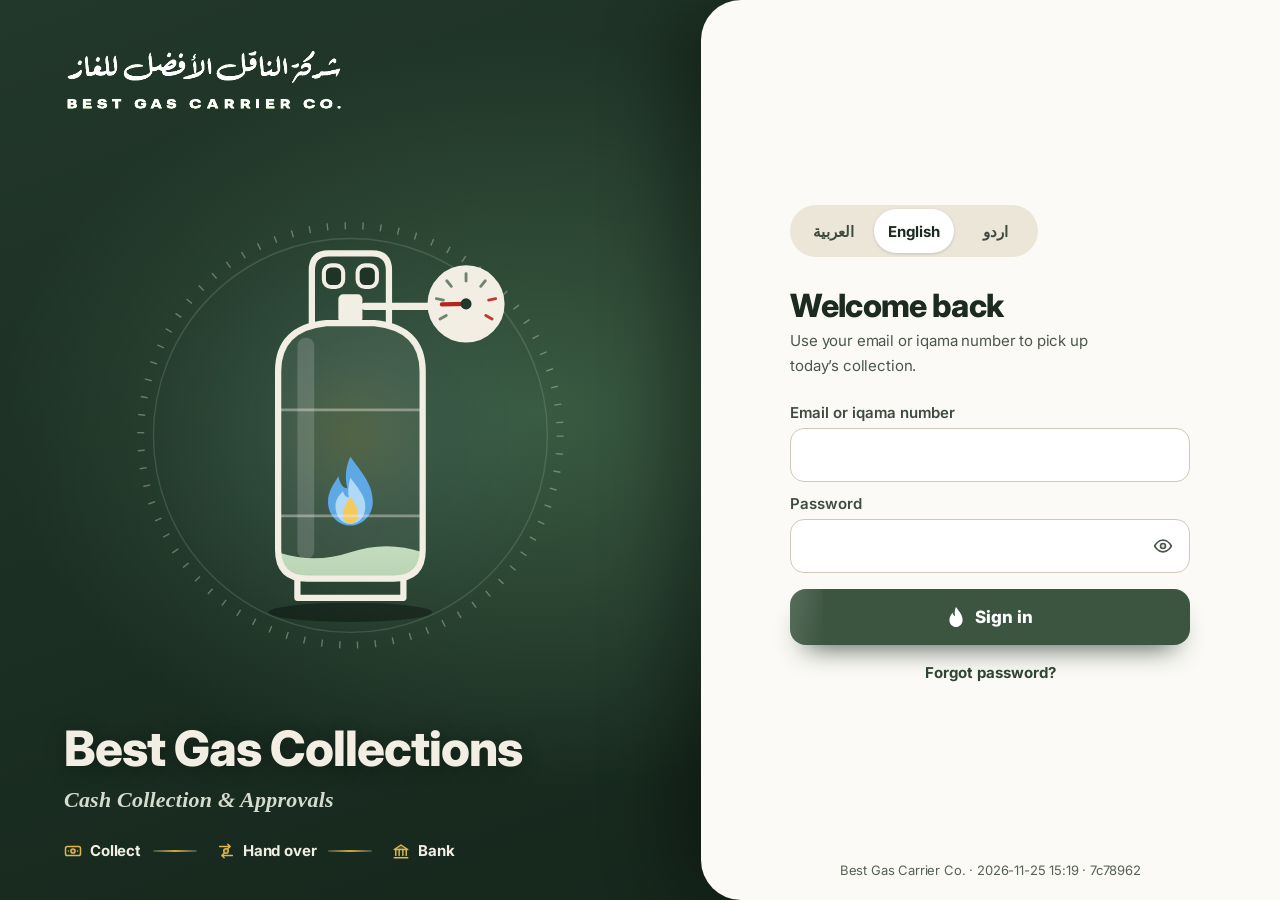
==== index.html @ 2f9a442f "Sign-in: the company logo is never hidden on a short phone screen, larger, and in at once Co-Authore" ====
<!DOCTYPE html>
<html>
<head>
<meta charset="utf-8">
<meta name="viewport" content="width=device-width, initial-scale=1, viewport-fit=cover">
<title>Cash Collection | Best Gas</title>
<meta name="description" content="Best Gas cash collection: daily sales, handovers along the chain, bank deposits and reports.">
<!-- What a shared link shows (2026-10-04): the logo with "Cash Collection"
     under it. Link previews need absolute URLs. -->
<meta property="og:type" content="website">
<meta property="og:site_name" content="Best Gas">
<meta property="og:title" content="Cash Collection | Best Gas">
<meta property="og:description" content="تحصيل النقدية · Daily sales, handovers, deposits and reports.">
<meta property="og:url" content="https://besgasksa.github.io/Cash-collections-with-sales/">
<meta property="og:image" content="https://besgasksa.github.io/Cash-collections-with-sales/assets/og-card.png">
<meta property="og:image:width" content="1200">
<meta property="og:image:height" content="630">
<meta property="og:image:alt" content="Best Gas logo with Cash Collection under it">
<meta name="twitter:card" content="summary_large_image">
<link rel="icon" type="image/png" sizes="32x32" href="assets/favicon-32.png">
<link rel="icon" type="image/png" sizes="192x192" href="assets/icon-192.png">
<link rel="apple-touch-icon" sizes="180x180" href="assets/apple-touch-icon.png">
<!-- Favicon is static (not JS-injected) so the browser tab/address-bar
     icon shows immediately on first paint, before any script runs -- same
     pattern as the rental app (Downloads/7777). apple-touch-icon and the
     Android manifest are still attached at runtime from LOGO_SRC
     (attachIcons() near the bottom of the script) since those only matter
     once, at "Add to Home Screen" time, not on every normal page load. -->
<link rel="icon" type="image/png" href="[data-uri]">
<!-- The web app manifest is a real file since 2026-10-26 (push notifications): iPhone only
     offers web push to an app added to the Home Screen, and Chrome installs from it. -->
<link rel="manifest" href="manifest.webmanifest">
<meta name="theme-color" content="#4D6D51">
<meta name="apple-mobile-web-app-capable" content="yes">
<meta name="apple-mobile-web-app-status-bar-style" content="black-translucent">
<meta name="apple-mobile-web-app-title" content="Cash Collection">
<meta name="application-name" content="Cash Collection">
<link rel="preconnect" href="https://fonts.googleapis.com">
<link rel="preconnect" href="https://fonts.gstatic.com" crossorigin>
<link href="https://fonts.googleapis.com/css2?family=Inter:wght@400;500;600;700;800&family=IBM+Plex+Sans+Arabic:wght@400;500;600;700&family=Cairo:wght@400;500;600;700;800&display=swap" rel="stylesheet">
<style>
  /* Fold and navigate arrows (2026-10-05), one rule set: a closed row's arrow points the way
     the content reads from (en right, ar/ur left) = scaleX(var(--fx)); an open row's points down. */
  :root{--fx:1;}
  html[dir="rtl"]{--fx:-1;}
  :root{
    --green:#4D6D51; --green-dark:#3b5540; --green-pale:#e7ede8; --cream:#F2EEE4;
    --bg:#f6f5f1; --card:#ffffff; --text:#20241f; --muted:#767b71; --muted-2:#98988f;
    --border:#e7e3d7; --border-soft:#f0ede4; --danger:#c14a30; --danger-bg:#fbe7e1;
    --warn:#b3820f; --warn-bg:#fdf1d8; --ok:#2f7a45; --ok-bg:#e2f3e6;
    --radius:14px; --radius-sm:9px; --radius-lg:20px;
    --shadow-sm:0 1px 2px rgba(32,36,31,.05), 0 1px 1px rgba(32,36,31,.04);
    --shadow-md:0 4px 14px rgba(32,36,31,.07), 0 1px 3px rgba(32,36,31,.05);
    --shadow-lg:0 12px 32px rgba(32,36,31,.12), 0 2px 6px rgba(32,36,31,.06);
    --font-en:'Inter',-apple-system,'Segoe UI',Tahoma,Arial,sans-serif;
    --font-ar:'IBM Plex Sans Arabic','Cairo','Inter',-apple-system,'Segoe UI','Geeza Pro',Arial,sans-serif;
  }
  /* Without this, mobile browsers keep their default double-tap-to-zoom
     gesture on every element — so a tap that lands a few pixels off a
     button/card can register as the first half of a "double tap", and the
     page visibly zooms in on that spot. touch-action:manipulation drops
     that gesture (pinch-zoom still works) and the ~300ms tap-delay some
     browsers still add before dispatching click, on every element site-wide. */
  *{box-sizing:border-box;touch-action:manipulation;}
  body{margin:0;background:var(--bg);color:var(--text);font-family:var(--font-en);min-height:100vh;min-height:100dvh;-webkit-font-smoothing:antialiased;letter-spacing:-.01em;}
  /* controls do not inherit the page font by default, and the fallback
     (Arial) draws Arabic badly */
  button,input,select,textarea,optgroup{font-family:inherit;}
  html[dir="rtl"] body{font-family:var(--font-ar);letter-spacing:0;}
  ::selection{background:var(--green);color:#fff;}
  /* Flat #4D6D51, exactly the logo artwork's own background — the PNG has
     no transparency around the emblem, so anything but an exact match shows
     as a visible rectangle behind it. */
  .brand-page{background:var(--green);min-height:100vh;display:flex;flex-direction:column;align-items:center;justify-content:center;padding:24px 16px;gap:22px;}
  /* No border/shadow/background treatment here on purpose (see c8610e1) —
     the source PNG's own background already matches .brand-page exactly, so
     any box decoration just draws the image's rectangular bounds as a seam.
     "More visible" instead means the artwork's own pixels: brighten and
     lift the contrast of the cream emblem/wordmark so it reads more boldly
     against the green, without touching the seamless edge at all. */
  .brand-logo{width:280px;max-width:65vw;display:block;filter:contrast(1.25) brightness(1.12) saturate(1.1);}
  header{background:var(--green);color:#fff;padding:16px 22px;display:flex;align-items:center;justify-content:space-between;flex-wrap:wrap;gap:10px;box-shadow:var(--shadow-md);position:relative;z-index:2;}
  header .brand{font-weight:800;font-size:clamp(1.9125rem,.8325rem + 5.4vw,2.25rem);display:flex;align-items:center;gap:14px;letter-spacing:-.02em;min-width:0;flex-shrink:1;line-height:1.15;}
  /* LOGO_B64 is one full lockup (circular emblem + "BEST GAS CARRIER CO."
     wordmark + Arabic tagline stacked below it, 555x457) on a solid
     background that happens to match the header exactly (both var(--green))
     — so showing the whole image here at a small header height rendered the
     circular mark itself at barely half that height, with the wordmark/
     tagline beneath it too tiny to read and blending invisibly into the
     same-color header: the "logo" effectively read as a small, soft blob.
     .logo-mark crops to just the circular emblem (its bounding box in the
     source image is x:[148,392] y:[43,287], a 244x244 square — measured by
     sampling the PNG for non-background pixels) via a fixed-size round
     window with the source image scaled/offset so that box exactly fills
     it, then adds a ring + shadow for real contrast against the flat green
     header, independent of the source art. --logo-size drives both the
     window and the math together, so one number keeps them in sync. */
  header .brand .logo-mark{--logo-size:108px;width:var(--logo-size);height:var(--logo-size);border-radius:50%;overflow:hidden;flex-shrink:0;position:relative;box-shadow:0 3px 10px rgba(0,0,0,.35),0 0 0 3px rgba(255,255,255,.55);}
  header .brand .logo-mark img{position:absolute;max-width:none;width:calc(var(--logo-size) * 555 / 244);height:calc(var(--logo-size) * 457 / 244);left:calc(var(--logo-size) * -148 / 244);top:calc(var(--logo-size) * -43 / 244);}
  @media (max-width:700px){
    header .brand{font-size:clamp(1.125rem,.4625rem + 3vw,1.25rem);gap:9px;}
    header .brand .logo-mark{--logo-size:60px;}
  }
  header .who{font-size:.8125rem;opacity:.85;font-weight:500;white-space:nowrap;padding-inline-end:12px;margin-inline-end:2px;border-inline-end:1px solid rgba(255,255,255,.22);}
  header .header-controls{display:flex;gap:8px;align-items:center;flex-wrap:nowrap;flex-shrink:0;}
  /* flex-shrink:0 on both: header-controls sits in the same flex row as the
     (sometimes long, Arabic) brand title, and a plain flex child has no
     guaranteed minimum size against its sibling — without this the browser
     can compress the select/button narrower than their own label needs
     before it ever wraps the row, silently clipping the text inside. */
  header select, header button{background:rgba(255,255,255,.14);color:#fff;border:1px solid rgba(255,255,255,.22);border-radius:9px;padding:7px 12px;height:34px;font-size:.8125rem;cursor:pointer;font-weight:600;transition:background .15s ease, transform .1s ease;font-family:inherit;box-sizing:border-box;flex-shrink:0;}
  /* appearance:none replaces the browser's own dropdown arrow with a fixed
     SVG chevron drawn in our own reserved padding. The native arrow's
     reserved width is OS/font-dependent and not something author CSS can
     measure — on some platforms it ate into the label text itself, most
     visibly clipping "العربية"/"English". With appearance:none the box's
     size is entirely ours: width:auto plus a safe min-width means it can
     only ever grow to fit a label, never shrink below a size that was
     already tested against every language, in every browser. */
  header select{-webkit-appearance:none;-moz-appearance:none;appearance:none;background:#fff url("data:image/svg+xml,%3Csvg xmlns='http://www.w3.org/2000/svg' viewBox='0 0 24 24' fill='none' stroke='%23244027' stroke-width='2.5' stroke-linecap='round' stroke-linejoin='round'%3E%3Cpolyline points='6 9 12 15 18 9'/%3E%3C/svg%3E") no-repeat right 10px center;background-size:13px;color:var(--green-dark);border-color:transparent;width:auto;min-width:104px;padding-inline-start:14px;padding-inline-end:30px;text-align:center;text-align-last:center;}
  html[dir="rtl"] header select{background-position:left 10px center;}
  header button:hover{background:rgba(255,255,255,.24);}
  header button:active{transform:scale(.97);}
  .notif-bell{position:relative;padding:8px !important;display:flex;align-items:center;justify-content:center;line-height:1;}
  .notif-bell svg{width:19px;height:19px;stroke:#fff;fill:none;stroke-width:2;stroke-linecap:round;stroke-linejoin:round;display:block;}
  #loadOverlay{position:fixed;inset:0;display:flex;align-items:center;justify-content:center;background:rgba(32,36,31,.22);z-index:9999;opacity:0;pointer-events:none;transition:opacity .2s ease;}
  #loadOverlay.active{opacity:1;pointer-events:auto;cursor:progress;}
  /* 2026-11-05, the owner: nothing behind a loading screen takes a click */
  #clickShield{position:fixed;inset:0;z-index:9998;display:none;cursor:progress;background:transparent;}
  #clickShield.active{display:block;animation:shieldTint .2s ease 1s forwards;}
  @keyframes shieldTint{to{background:rgba(244,243,238,.35);}}
  #loadOverlay .ring{width:68px;height:68px;border-radius:50%;display:flex;align-items:center;justify-content:center;box-shadow:var(--shadow-lg);}
  #loadOverlay .ring-inner{width:52px;height:52px;border-radius:50%;background:var(--card);display:flex;align-items:center;justify-content:center;}
  #loadOverlay .pct{font-size:.8438rem;font-weight:800;color:var(--green-dark);}
  .notif-badge{position:absolute;top:-4px;inset-inline-end:-4px;background:var(--danger);color:#fff;border-radius:999px;min-width:17px;height:17px;padding:0 4px;font-size:.75rem;font-weight:800;display:flex;align-items:center;justify-content:center;border:2px solid var(--green);}
  .home-action{margin-top:14px;padding-top:12px;border-top:1px solid rgba(255,255,255,.22);font-size:.8125rem;font-weight:600;opacity:.95;display:flex;align-items:center;justify-content:space-between;gap:10px;flex-wrap:wrap;}
  .home-action.has-action{cursor:pointer;}
  .home-action.has-action:hover{opacity:1;}
  .home-action-cta{font-size:.75rem;font-weight:800;white-space:nowrap;text-decoration:underline;text-underline-offset:2px;}
  .card.welcome-card{position:relative;overflow:hidden;background:linear-gradient(135deg,var(--green) 0%,var(--green-dark) 55%,#2f4a33 100%);transition:box-shadow .6s ease;}
  .card.welcome-card.splash{background-size:220% 220%;animation:bgcWelcomeGradient 4s ease infinite, bgcWelcomeIn .7s cubic-bezier(.2,.8,.2,1);box-shadow:0 10px 34px rgba(77,109,81,.35),0 2px 8px rgba(32,36,31,.15);}
  .card.welcome-card.splash::after{content:'';position:absolute;inset:0;background:linear-gradient(115deg,transparent 30%,rgba(255,255,255,.18) 45%,transparent 60%);background-size:200% 100%;animation:bgcWelcomeShine 2.2s ease-in-out infinite;pointer-events:none;}
  @keyframes bgcWelcomeGradient{0%{background-position:0% 50%;}50%{background-position:100% 50%;}100%{background-position:0% 50%;}}
  @keyframes bgcWelcomeShine{0%{background-position:200% 0;}100%{background-position:-200% 0;}}
  @keyframes bgcWelcomeIn{0%{opacity:0;transform:translateY(-6px) scale(.98);}100%{opacity:1;transform:translateY(0) scale(1);}}
  @media (prefers-reduced-motion: reduce){ .card.welcome-card.splash, .card.welcome-card.splash::after{animation:none;} }
  .welcome-meta{margin-top:10px;padding-top:10px;border-top:1px solid rgba(255,255,255,.22);font-size:.75rem;opacity:.92;display:flex;flex-direction:column;align-items:center;gap:3px;text-align:center;}
  nav{display:flex;gap:6px;flex-wrap:wrap;background:var(--green-dark);padding:10px 18px;position:relative;z-index:1;}
  nav button{background:transparent;border:1px solid rgba(255,255,255,.28);color:rgba(255,255,255,.92);padding:7px 15px 7px 12px;border-radius:999px;font-size:.8125rem;cursor:pointer;font-weight:600;transition:background .15s ease, border-color .15s ease, color .15s ease, box-shadow .2s ease, transform .1s ease;font-family:inherit;display:inline-flex;align-items:center;gap:6px;}
  html[dir="rtl"] nav button{padding:7px 12px 7px 15px;}
  nav button:hover{background:rgba(255,255,255,.1);}
  /* The tab you just picked pops into place instead of just flipping color —
     since render() rebuilds the whole nav on every screen change, .active
     lands on a freshly-created element each time, so this keyframe animation
     replays on every tab switch (a plain CSS transition wouldn't: there's no
     "before" state on a brand-new element for it to animate from). */
  nav button.active{background:#fff;color:var(--green-dark);border-color:#fff;box-shadow:0 0 0 3px rgba(255,255,255,.25), var(--shadow-sm);animation:navTabPop .28s cubic-bezier(.34,1.56,.64,1);}
  nav button.active .nav-icon{stroke:var(--green-dark);animation:navIconHeartbeat 1.8s ease-in-out .3s infinite;transform-origin:center;}
  nav button:active{transform:scale(.96);}
  @keyframes navTabPop{0%{transform:scale(.9);box-shadow:0 0 0 0 rgba(255,255,255,0), var(--shadow-sm);}55%{transform:scale(1.06);}100%{transform:scale(1);box-shadow:0 0 0 3px rgba(255,255,255,.25), var(--shadow-sm);}}
  /* A slow, continuous double-beat ("lub-dub") on the active tab's icon
     only — the pop/dot/lift effects already mark the moment you switch
     tabs, this instead keeps a subtle sign of life on whichever one stays
     selected, the way a heart-pulse indicator does. Icon only, not the
     whole button, so the label/background stay perfectly still under it.
     A short delay lets the one-shot navTabPop entrance finish first. */
  @keyframes navIconHeartbeat{0%,100%{transform:scale(1);}14%{transform:scale(1.24);}28%{transform:scale(1);}42%{transform:scale(1.24);}70%{transform:scale(1);}}
  @media (prefers-reduced-motion: reduce){ nav button.active{animation:none;} nav button.active .nav-icon{animation:none;} }
  .nav-icon{width:15px;height:15px;stroke:rgba(255,255,255,.92);fill:none;stroke-width:2;stroke-linecap:round;stroke-linejoin:round;flex-shrink:0;}
  /* Mobile: a real app-style bottom tab bar (the "Facebook/Snapchat" ask)
     instead of the desktop top pill row — icon-over-label tabs, docked to
     the viewport, horizontally scrollable since a role can have up to ~10
     items (no separate "more" menu to keep this self-contained). Only the
     layout/skin changes here; it's the exact same <nav>/<button> markup and
     click handlers as desktop, so nothing else in the app needs to know
     the difference. */
  @media (max-width:700px){
    main{padding-bottom:calc(90px + env(safe-area-inset-bottom));}
    nav{position:fixed;left:0;right:0;bottom:0;z-index:40;flex-wrap:nowrap;overflow-x:auto;
      gap:2px;padding:7px 6px calc(7px + env(safe-area-inset-bottom));
      background:linear-gradient(180deg,var(--green-dark) 0%,#2c4530 100%);
      box-shadow:0 -8px 22px rgba(0,0,0,.28);-webkit-overflow-scrolling:touch;
      scrollbar-width:none;}
    nav::-webkit-scrollbar{display:none;}
    nav button{flex:0 0 auto;flex-direction:column;gap:4px;min-width:62px;
      padding:7px 10px 6px;border-radius:14px;border-color:transparent;
      background:transparent;color:rgba(255,255,255,.68);font-size:.75rem;
      position:relative;}
    html[dir="rtl"] nav button{padding:7px 10px 6px;}
    nav button .nav-icon{width:21px;height:21px;stroke:rgba(255,255,255,.68);}
    nav button.active{background:rgba(255,255,255,.14);color:#fff;border-color:transparent;
      box-shadow:none;transform:translateY(-2px);
      animation:navTabPopMobile .32s cubic-bezier(.34,1.56,.64,1);}
    nav button.active .nav-icon{stroke:#fff;}
    /* Small glowing dot under the active label — the kind of detail that
       reads as "app", not "web page". */
    nav button.active::after{content:'';position:absolute;bottom:2px;left:50%;
      width:4px;height:4px;border-radius:50%;background:#fff;
      box-shadow:0 0 6px rgba(255,255,255,.9);
      transform:translateX(-50%);
      animation:navDotIn .32s cubic-bezier(.34,1.56,.64,1);}
    @keyframes navTabPopMobile{0%{transform:translateY(0) scale(.88);}45%{transform:translateY(-5px) scale(1.08);}100%{transform:translateY(-2px) scale(1);}}
    /* Base rule above already holds translateX(-50%) for the resting
       (post-animation) state — animation-fill-mode defaults to none, so
       once this finishes the element reverts to that base transform, not
       the keyframe's last frame. Keeping translateX(-50%) in every frame
       here too just avoids a jump mid-animation. */
    @keyframes navDotIn{0%{opacity:0;transform:translateX(-50%) scale(0);}100%{opacity:1;transform:translateX(-50%) scale(1);}}
    @media (prefers-reduced-motion: reduce){ nav button.active{animation:none;} nav button.active::after{animation:none;} }
  }
  main{max-width:min(1500px, 94vw);margin:0 auto;padding:22px 18px 60px;}
  .card{background:var(--card);border:1px solid var(--border-soft);border-radius:var(--radius);padding:20px;margin-bottom:18px;overflow-x:auto;box-shadow:var(--shadow-sm);transition:box-shadow .2s ease;}
  .card h2{margin:0 0 14px;font-size:.9375rem;font-weight:700;color:var(--text);letter-spacing:-.01em;display:flex;align-items:center;justify-content:flex-start;text-align:start;gap:8px;}
  .card h2::before{content:'';width:4px;height:15px;border-radius:3px;background:var(--green);display:inline-block;flex-shrink:0;}
  .grid{display:grid;grid-template-columns:repeat(auto-fit,minmax(180px,1fr));gap:12px;}
  /* Body text/labels align to the reading direction's start (right for
     Arabic/Urdu, left for English) — the standard mobile-app convention —
     instead of sitting centered, which read as unusual/unbalanced above a
     left- or right-anchored input box. Purely decorative "hero" elements
     (the login/splash screen, big KPI numbers) are deliberately left
     centered elsewhere — that's a different, still-standard pattern. */
  label{display:block;font-size:.75rem;color:var(--muted);margin-bottom:5px;font-weight:600;text-transform:uppercase;letter-spacing:.03em;text-align:start;}
  html[dir="rtl"] label{text-transform:none;letter-spacing:0;}
  input,select,textarea{width:100%;padding:11px 14px;border:1px solid var(--border);border-radius:12px;font-size:.875rem;
    background:var(--card);color:var(--text);font-family:inherit;line-height:1.4;
    transition:border-color .16s ease, background .16s ease, box-shadow .16s ease;}
  input:hover,select:hover,textarea:hover{border-color:var(--muted-2);}
  input:focus,select:focus,textarea:focus{outline:none;border-color:var(--green);background:#fff;
    box-shadow:0 0 0 3px color-mix(in srgb, var(--green) 16%, transparent);}
  input::placeholder,textarea::placeholder{color:var(--muted-2);}
  input[readonly],input:disabled,select:disabled,textarea:disabled{background:var(--bg);color:var(--muted);border-style:dashed;cursor:default;}
  input[readonly]:focus{box-shadow:none;border-color:var(--border);}
  /* money and counts line up digit over digit, and read left-to-right even
     inside an Arabic form */
  input[inputmode="decimal"],input[inputmode="numeric"],input[type="number"]{
    font-variant-numeric:tabular-nums;font-weight:700;direction:ltr;text-align:end;letter-spacing:.01em;}
  html[dir="rtl"] input[inputmode="decimal"],html[dir="rtl"] input[inputmode="numeric"],html[dir="rtl"] input[type="number"]{text-align:start;}
  input[type="date"]{direction:ltr;text-align:start;font-variant-numeric:tabular-nums;}

  /* one dropdown treatment everywhere: native behaviour, drawn arrow */
  select{-webkit-appearance:none;-moz-appearance:none;appearance:none;cursor:pointer;
    padding-inline-end:38px;
    background-image:url("data:image/svg+xml,%3Csvg xmlns='http://www.w3.org/2000/svg' viewBox='0 0 24 24' fill='none' stroke='%234D6D51' stroke-width='2.2' stroke-linecap='round' stroke-linejoin='round'%3E%3Cpath d='m6 9 6 6 6-6'/%3E%3C/svg%3E");
    background-repeat:no-repeat;background-size:15px;background-position:right 13px center;}
  html[dir="rtl"] select{background-position:left 13px center;}
  select:focus{background-image:url("data:image/svg+xml,%3Csvg xmlns='http://www.w3.org/2000/svg' viewBox='0 0 24 24' fill='none' stroke='%234D6D51' stroke-width='2.6' stroke-linecap='round' stroke-linejoin='round'%3E%3Cpath d='m6 15 6-6 6 6'/%3E%3C/svg%3E");}
  select:disabled{background-image:none;}
  select option{color:var(--text);background:#fff;padding:8px;}

  .field{margin-bottom:12px;}
  .field label{transition:color .16s ease;}
  .field:focus-within label{color:var(--green-dark);}
  button.btn{background:var(--green);color:#fff;border:none;padding:10px 18px;border-radius:var(--radius-sm);font-size:.875rem;font-weight:700;cursor:pointer;font-family:inherit;box-shadow:var(--shadow-sm);transition:background .15s ease, transform .1s ease, box-shadow .15s ease;}
  button.btn:hover{background:var(--green-dark);box-shadow:var(--shadow-md);}
  button.btn:active{transform:scale(.97);}
  button.btn.secondary{background:#fff;color:var(--green);border:1.5px solid var(--border);box-shadow:none;}
  button.btn.secondary:hover{border-color:var(--green);background:var(--green-pale);}
  button.btn.danger{background:var(--danger);}
  button.btn.danger:hover{background:#a13c26;}
  button.btn:disabled{opacity:.45;cursor:not-allowed;transform:none;box-shadow:none;}
  /* A data table, not a spreadsheet: no outer box, no filled header bar, no
     zebra, no vertical rules. One hairline between rows, and alignment and
     weight carry the structure. */
  table{width:100%;border-collapse:collapse;font-size:.8438rem;background:transparent;}
  th,td{padding:12px 10px;text-align:start;vertical-align:middle;}
  th:first-child,td:first-child{padding-inline-start:2px;}
  th:last-child,td:last-child{padding-inline-end:2px;}
  th{color:var(--muted);font-weight:700;font-size:.75rem;letter-spacing:.02em;
    border-bottom:1px solid var(--border);white-space:nowrap;}
  td{color:var(--text);border-top:1px solid var(--border-soft);}
  tbody tr:first-child td{border-top:none;}
  tbody tr{transition:background .14s ease;}
  tbody tr:hover{background:color-mix(in srgb, var(--green) 5%, transparent);}
  /* the first column names the row, so it carries the weight */
  tbody td:first-child{font-weight:600;}
  /* every figure in a table lines up digit over digit */
  td,th{font-variant-numeric:tabular-nums;}
  .col-actions{width:1%;white-space:nowrap;text-align:end;padding-inline-start:12px !important;}
  .btn-icon{display:inline-flex;align-items:center;justify-content:center;width:30px;height:30px;padding:0;border-radius:8px;border:1px solid transparent;background:transparent;color:var(--muted);cursor:pointer;transition:background .15s ease,color .15s ease;}
  .btn-icon svg{width:15px;height:15px;stroke:currentColor;fill:none;stroke-width:2;stroke-linecap:round;stroke-linejoin:round;}
  .btn-icon:hover{background:var(--danger-bg);color:var(--danger);}
  .badge{display:inline-flex;align-items:center;gap:4px;padding:3px 11px;border-radius:999px;font-size:.75rem;font-weight:700;letter-spacing:.01em;}
  .badge::before{content:'';width:6px;height:6px;border-radius:50%;background:currentColor;}
  .badge.pending{background:var(--warn-bg);color:var(--warn);}
  .badge.confirmed{background:var(--ok-bg);color:var(--ok);}
  .badge.disputed{background:var(--danger-bg);color:var(--danger);}
  .badge.rejected{background:#efeee8;color:var(--muted);}
  .badge.completed{background:var(--ok-bg);color:var(--ok);}
  .stat{display:flex;flex-direction:column;gap:4px;position:relative;padding-inline-start:14px;}
  .stat::before{content:'';position:absolute;inset-inline-start:0;top:2px;bottom:2px;width:3px;border-radius:3px;background:var(--green);opacity:.55;}
  .stat .n{font-size:clamp(1.3812rem,.6012rem + 3.9vw,1.625rem);font-weight:800;color:var(--text);letter-spacing:-.02em;line-height:1.1;}
  .stat .l{font-size:.75rem;color:var(--muted);font-weight:600;}
  .row{display:flex;gap:10px;flex-wrap:wrap;align-items:center;}
  .msg{padding:11px 14px;border-radius:var(--radius-sm);margin-bottom:14px;font-size:.8125rem;font-weight:600;}
  .msg.err{background:var(--danger-bg);color:var(--danger);}
  .msg.ok{background:var(--ok-bg);color:var(--ok);}
  .tabs{display:flex;gap:6px;flex-wrap:wrap;margin-bottom:16px;}
  .tabs button{padding:8px 15px;border-radius:999px;border:1.5px solid var(--border);background:#fff;cursor:pointer;font-size:.8125rem;font-weight:600;color:var(--text);font-family:inherit;transition:all .15s ease;}
  .tabs button:hover{border-color:var(--green);}
  .tabs button.active{background:var(--green);color:#fff;border-color:var(--green);box-shadow:var(--shadow-sm);}
  .center{display:flex;align-items:center;justify-content:center;min-height:70vh;}
  table th[data-key]{cursor:pointer;user-select:none;white-space:nowrap;}
  table th[data-key]:hover{color:var(--green);}
  .barlist{display:flex;flex-direction:column;gap:10px;}
  .barlist .row-label{display:flex;justify-content:space-between;font-size:.7813rem;font-weight:600;margin-bottom:3px;}
  .barlist .track{height:10px;border-radius:6px;background:var(--bg-2,#eee9dd);overflow:hidden;}
  .barlist .fill{height:100%;border-radius:6px;background:var(--green);}
  .barlist .fill.pos{background:#8fae7a;}
  .barlist .fill.credit{background:#c9a227;}
  .dash-section-title{font-size:.875rem;font-weight:800;color:var(--green-dark);text-transform:uppercase;letter-spacing:.04em;margin:28px 0 12px;padding:10px 14px;display:flex;align-items:center;gap:8px;background:var(--green-pale, rgba(77,109,81,.08));border-radius:var(--radius);}
  .dash-section-title:first-child{margin-top:0;}
  .dash-section-title::before{content:'';width:4px;height:15px;border-radius:3px;background:var(--green);display:inline-block;flex-shrink:0;}
  .dash-section-note{font-size:.75rem;font-weight:600;text-transform:none;letter-spacing:0;color:var(--muted);margin-inline-start:auto;}
  .formula-card{display:flex;align-items:stretch;flex-wrap:wrap;gap:0;}
  .formula-item{flex:1 1 140px;padding:14px 16px;text-align:center;}
  .formula-item .n{font-size:clamp(1.125rem,.4625rem + 3vw,1.25rem);font-weight:800;color:var(--text);white-space:nowrap;}
  .formula-item .l{font-size:.75rem;color:var(--muted);margin-top:4px;}
  .formula-item.result .n{color:var(--green-dark);}
  .formula-item.final{background:var(--green-pale, rgba(77,109,81,.08));border-radius:var(--radius);}
  .formula-item.final .n{color:var(--green-dark);font-size:clamp(1.1687rem,.5088rem + 3.3vw,1.375rem);}
  .formula-op{flex:0 0 auto;align-self:center;font-size:clamp(1.125rem,.4163rem + 2.7vw,1.125rem);font-weight:800;color:var(--muted);padding:0 6px;}
  @media (max-width:700px){
    .formula-card{flex-direction:column;}
    .formula-op{transform:rotate(90deg);padding:4px 0;}
  }
  .formula-item.clickable, .kpi.clickable{cursor:pointer;transition:background .15s ease,box-shadow .15s ease;border-radius:var(--radius);}
  .formula-item.clickable:hover{background:rgba(77,109,81,.10);}
  .kpi.clickable:hover{box-shadow:0 0 0 2px var(--green) inset;}
  .formula-item.clickable .l, .kpi.clickable .l{text-decoration:underline;text-decoration-style:dotted;text-underline-offset:2px;}
  .txn-filters{display:flex;flex-wrap:wrap;gap:6px;margin-bottom:12px;}
  .txn-filters button{border:1px solid var(--border);background:var(--card);color:var(--text);border-radius:999px;padding:6px 14px;font-size:.75rem;font-weight:700;cursor:pointer;}
  .txn-filters button.active{background:var(--green);color:#fff;border-color:var(--green);}
  .txn-row{border-top:1px dashed var(--border-soft);padding:10px 0;}
  .txn-row-head{display:flex;justify-content:space-between;align-items:center;gap:10px;cursor:pointer;flex-wrap:wrap;}
  .txn-row-head .txn-main{font-size:.8125rem;font-weight:700;}
  .txn-row-head .txn-sub{font-size:.75rem;color:var(--muted);margin-top:2px;}
  .txn-row-head .txn-amt{font-size:.875rem;font-weight:800;color:var(--green-dark);white-space:nowrap;}
  .txn-detail{margin-top:10px;padding:12px;background:var(--muted-2);border-radius:var(--radius);font-size:.7813rem;}
  .txn-detail dl{display:grid;grid-template-columns:auto 1fr;gap:4px 12px;margin:0;}
  .txn-detail dt{color:var(--muted);}
  .txn-detail dd{margin:0;font-weight:700;}
  .donut-wrap{display:flex;align-items:center;gap:20px;flex-wrap:wrap;}
  .donut-wrap svg{flex-shrink:0;}
  .donut-legend{display:flex;flex-direction:column;gap:8px;flex:1;min-width:150px;}
  .donut-legend-row{display:flex;align-items:center;gap:8px;font-size:.7813rem;}
  .donut-legend-row .dot{width:10px;height:10px;border-radius:50%;flex-shrink:0;}
  .donut-legend-row .dl-label{flex:1;color:var(--text);font-weight:600;}
  .donut-legend-row .dl-val{color:var(--muted);font-weight:700;white-space:nowrap;}
  .kpi-grid{display:grid;grid-template-columns:repeat(auto-fit,minmax(150px,1fr));gap:12px;margin-bottom:8px;}
  .kpi{background:var(--card);border:1px solid var(--border-soft);border-radius:var(--radius);padding:15px 16px;box-shadow:var(--shadow-sm);}
  .kpi .n{font-size:clamp(1.1687rem,.5088rem + 3.3vw,1.375rem);font-weight:800;color:var(--text);letter-spacing:-.02em;line-height:1.15;}
  .kpi .l{font-size:.75rem;color:var(--muted);font-weight:600;margin-top:3px;}
  .mini-table{width:100%;font-size:.7813rem;}
  .mini-table td{padding:6px 8px;border-bottom:1px solid var(--border-soft);}
  .mini-table tr:last-child td{border-bottom:none;}
  .trend-svg{width:100%;height:auto;display:block;}
  .login-card{width:100%;max-width:380px;box-shadow:var(--shadow-lg);border:none;border-radius:var(--radius-lg);padding:30px 26px 26px;}
  .brand-title{color:#fff;font-weight:800;font-size:clamp(1.125rem,.4856rem + 3.15vw,1.3125rem);letter-spacing:-.02em;text-align:center;margin:0;}
  .brand-tagline{color:rgba(255,255,255,.8);font-size:.7813rem;font-weight:600;text-align:center;margin-top:2px;letter-spacing:.01em;}
  .login-lang{display:flex;justify-content:center;gap:6px;margin-bottom:20px;}
  .login-lang button{border:1.5px solid var(--border);background:#fff;color:var(--muted);font-size:.75rem;font-weight:700;padding:5px 13px;border-radius:999px;cursor:pointer;font-family:inherit;transition:all .15s ease;}
  .login-lang button:hover{border-color:var(--green);color:var(--green-dark);}
  .login-lang button.active{background:var(--green);color:#fff;border-color:var(--green);}
  .login-card h2{font-size:1rem;margin:0 0 6px;text-align:center;}
  .login-hint{font-size:.7813rem;color:var(--muted);text-align:center;margin:0 0 18px;line-height:1.5;}
  .login-card .field label{display:block;font-size:.75rem;font-weight:700;color:var(--muted);margin-bottom:6px;text-transform:uppercase;letter-spacing:.04em;}
  .login-card .field input{padding:12px 14px;border-radius:var(--radius-sm);font-size:.9375rem;}
  .login-card button.btn{width:100%;padding:12.5px;font-size:.9063rem;border-radius:var(--radius-sm);margin-top:8px;letter-spacing:-.005em;}
  .login-forgot{display:block;width:100%;text-align:center;margin-top:16px;font-size:.7813rem;color:var(--green-dark);font-weight:700;cursor:pointer;background:none;border:none;font-family:inherit;padding:4px;}
  .login-forgot:hover{text-decoration:underline;color:var(--green);}
  .login-footer{color:rgba(255,255,255,.65);font-size:.75rem;text-align:center;margin-top:-6px;}
  small.hint{color:var(--muted);font-size:.75rem;text-align:start;display:block;}
  .list-item{padding:14px;border:1px solid var(--border-soft);border-radius:var(--radius-sm);margin-bottom:10px;background:#fff;transition:box-shadow .15s ease, border-color .15s ease;}
  .list-item:hover{box-shadow:var(--shadow-sm);border-color:var(--border);}
  .list-item .top{display:flex;justify-content:space-between;align-items:center;flex-wrap:wrap;gap:8px;}
  .amount{font-weight:800;color:var(--text);font-size:.9375rem;letter-spacing:-.01em;}
  .muted{color:var(--muted);font-size:.75rem;text-align:start;}
  .actions{display:flex;gap:8px;margin-top:10px;}
  .breakdown{display:grid;grid-template-columns:repeat(auto-fit,minmax(120px,1fr));gap:8px;margin-top:10px;padding-top:10px;border-top:1px dashed var(--border);}
  .breakdown .bi{font-size:.75rem;color:var(--muted);}
  .breakdown .bi b{display:block;font-size:.8438rem;color:var(--text);font-weight:700;margin-top:1px;}
  .breakdown .bi.out b{color:var(--danger);}
  .breakdown .bi small{display:block;font-size:.75rem;font-weight:600;color:var(--muted);margin-top:1px;}
  .breakdown .bi.sub,.breakdown .bi.net{grid-column:1/-1;display:flex;align-items:center;justify-content:space-between;gap:10px;padding:9px 12px;border-radius:10px;
    font-size:.8438rem;font-weight:800;}
  .breakdown .bi.sub{background:color-mix(in srgb,var(--green) 16%,#fff);border:2px solid color-mix(in srgb,var(--green) 55%,#fff);color:var(--green-deep);}
  .breakdown .bi.sub b,.breakdown .bi.net b{margin:0;font-size:1.0313rem;font-weight:900;color:inherit;}
  .breakdown .bi.sub.out{background:color-mix(in srgb,var(--c-danger) 11%,#fff);border-color:color-mix(in srgb,var(--c-danger) 55%,#fff);color:var(--c-danger);}
  .breakdown .bi.net{background:color-mix(in srgb, var(--green) 10%, #fff);border:2px solid color-mix(in srgb, var(--green) 45%, #fff);color:var(--text);}
  .breakdown .bi.net b{color:var(--green-dark);font-size:1.0625rem;}
  .details-toggle{background:none;border:none;color:var(--green);font-size:.75rem;font-weight:700;cursor:pointer;padding:0;margin-top:8px;font-family:inherit;}
  .details-toggle:hover{text-decoration:underline;}
  /* sortable / searchable table component */
  .tbl-search{position:relative;margin-bottom:12px;max-width:320px;}
  .tbl-search input{padding-inline-start:36px;border-radius:999px;background:var(--bg);}
  .tbl-search::before{content:'';position:absolute;top:50%;inset-inline-start:13px;transform:translateY(-50%);width:14px;height:14px;border:2px solid var(--muted-2);border-radius:50%;pointer-events:none;}
  .tbl-search::after{content:'';position:absolute;top:60%;inset-inline-start:23px;width:6px;height:2px;background:var(--muted-2);transform:rotate(45deg);pointer-events:none;}
  html[dir="rtl"] .tbl-search::after{inset-inline-start:auto;inset-inline-end:23px;transform:rotate(-45deg);}
  .tbl-scroll{overflow-x:auto;}
  .ln-ch{display:grid;grid-template-columns:1fr 1fr;gap:10px;}
  .br-box{border:1px solid var(--line, #e3ded2);border-radius:14px;padding:14px;margin:6px 0 14px;background:var(--card);}
  .br-head{display:flex;flex-direction:column;gap:2px;margin-bottom:10px;}
  .br-head .muted{font-size:.7813rem;}
  .br-grid{display:grid;grid-template-columns:repeat(auto-fit,minmax(180px,1fr));gap:10px;}
  .br-items{margin-top:8px;display:grid;gap:6px;}
  .br-item{display:grid;grid-template-columns:1fr minmax(150px,1fr);gap:8px;align-items:center;font-size:.8125rem;}
  .br-sum{display:grid;grid-template-columns:repeat(auto-fit,minmax(130px,1fr));gap:8px;margin-top:12px;}
  .br-sum>div{background:var(--muted-2, #f3f0e8);border-radius:10px;padding:8px 10px;display:flex;flex-direction:column;gap:2px;font-size:.75rem;}
  .br-sum b{font-size:.9375rem;font-variant-numeric:tabular-nums;}
  .br-sum .br-net{background:#4D6D51;color:#fff;}
  .br-stock .rp-table td small{font-size:.75rem;}
  .br-stock .brStSave{margin-top:10px;}
  .br-st-table td .badge{margin-inline-start:6px;}
  @media (max-width:520px){ .br-item{grid-template-columns:1fr;} }
  .ln-ch .field{margin-bottom:6px;}
  .inv-bar-row{display:grid;grid-template-columns:repeat(3,minmax(0,1fr));gap:10px;}
  .inv-presets{display:flex;flex-wrap:wrap;gap:8px;align-items:center;margin-top:6px;}
  .inv-presets button{border:1px solid var(--border);background:var(--card);border-radius:8px;padding:5px 12px;font:inherit;font-size:.7813rem;cursor:pointer;color:var(--text);}
  .inv-presets button:active{transform:scale(.97);}
  .inv-presets button.on{background:var(--green);border-color:var(--green);color:#fff;}
  .inv-val{display:inline-flex;align-items:center;gap:6px;font-size:.7813rem;margin-inline-start:auto;cursor:pointer;white-space:nowrap;}
  .inv-tag{font-style:normal;font-size:.75rem;font-weight:700;border-radius:5px;padding:0 6px;margin-inline-start:4px;}
  .inv-tag-add{background:var(--green-pale);color:var(--green-dark);}
  .inv-tag-ded{background:var(--warn-bg);color:var(--warn);}
  /* Collections screen (2026-10-11) */
  .col-head .col-h1{display:flex;gap:12px;align-items:center;margin-bottom:10px;}
  .col-head h2{margin:0;}
  .col-head p{margin:2px 0 0;font-size:.7813rem;}
  .col-ic{width:42px;height:42px;border-radius:12px;display:grid;place-items:center;background:color-mix(in srgb,var(--green) 12%,#fff);color:var(--green);flex:none;}
  .col-ic .ic2{width:24px;height:24px;}
  .col-chips{display:flex;gap:8px;overflow-x:auto;scrollbar-width:none;padding:2px 0 4px;margin:0 0 10px;}
  .col-chips::-webkit-scrollbar{display:none;}
  .col-chip{flex:none;border:1px solid var(--border);background:#fff;color:var(--ink,#1f2a22);border-radius:999px;padding:7px 14px;font:inherit;font-size:.8125rem;font-weight:600;cursor:pointer;transition:background-color .2s cubic-bezier(.2,0,0,1),color .2s cubic-bezier(.2,0,0,1),transform .1s cubic-bezier(.2,0,0,1);}
  .col-chip:active,.col-row:active,.col-req:active{transform:scale(.97);}
  .col-chip.on{background:var(--green);border-color:var(--green);color:#fff;}
  .col-dates,.col-levels{display:grid;grid-template-columns:repeat(auto-fit,minmax(150px,1fr));gap:8px 12px;align-items:end;}
  .col-dates{margin-bottom:8px;}
  .col-levels .field,.col-dates .field{margin:0;}
  .col-hero-top{display:flex;justify-content:space-between;align-items:center;gap:12px;margin-bottom:14px;}
  .col-k{font-size:.8125rem;color:var(--muted);font-weight:600;}
  .col-big{font-size:clamp(1.5938rem,.6937rem + 4.5vw,1.875rem);font-weight:800;line-height:1.15;letter-spacing:-.01em;}
  .col-big small{font-size:.8125rem;font-weight:600;color:var(--muted);margin-inline-start:6px;}
  .col-cap{font-size:.7813rem;color:var(--muted);margin-top:2px;}
  .col-ring{--p:0;flex:none;width:78px;height:78px;border-radius:50%;display:grid;place-content:center;text-align:center;background:radial-gradient(closest-side,#fff 78%,transparent 79%),conic-gradient(#2E7D4F calc(var(--p)*1%),#E4E8E2 0);}
  .col-ring b{font-size:1.0625rem;line-height:1;}
  .col-ring span{font-size:.75rem;color:var(--muted);max-width:56px;line-height:1.2;margin-top:2px;}
  .col-bar{display:flex;gap:2px;height:12px;border-radius:4px;overflow:hidden;background:#EEF0EC;}
  .col-bar.empty{opacity:.6;}
  .col-bar i{display:block;min-width:3px;}
  .col-hero .col-bar{height:16px;}
  .col-legend{display:grid;grid-template-columns:1fr 1fr;gap:10px 14px;margin-top:12px;}
  .col-lg{display:grid;grid-template-columns:10px 1fr;column-gap:7px;align-items:center;font-size:.7813rem;}
  .col-lg i{width:10px;height:10px;border-radius:3px;}
  .col-lg span{color:var(--muted);}
  .col-lg b{grid-column:2;font-size:.9375rem;}
  .col-lg em{grid-column:2;font-style:normal;font-size:.75rem;color:var(--muted);}
  .col-note,.col-hint{font-size:.75rem;margin:10px 0 0;}
  .col-hint{margin:-4px 0 10px;}
  .col-rows{display:flex;flex-direction:column;gap:4px;}
  .col-row,.col-req{display:flex;gap:12px;align-items:flex-start;width:100%;text-align:start;background:none;border:0;border-radius:10px;padding:10px 6px;font:inherit;color:inherit;cursor:pointer;transition:background-color .2s cubic-bezier(.2,0,0,1),transform .1s cubic-bezier(.2,0,0,1);}
  .col-row:hover,.col-req:hover{background:#F4F5F2;}
  .col-row.on{background:color-mix(in srgb,var(--green) 9%,#fff);}
  .col-req.ro{cursor:default;}
  .col-dep{border:1px solid #E4E8E2;border-radius:14px;margin-bottom:8px;overflow:hidden;background:#fff;}
  .col-dep-main{display:flex;gap:12px;align-items:flex-start;width:100%;text-align:start;background:none;border:0;padding:12px;font:inherit;color:inherit;cursor:pointer;}
  .col-dep-main:active,.col-dep-reqs:active{transform:scale(.98);}
  .col-dep-ic{flex:none;width:38px;height:38px;border-radius:10px;display:grid;place-items:center;background:color-mix(in srgb,#2E7D4F 12%,#fff);color:#2E7D4F;}
  .col-dep-ic .ic2{width:20px;height:20px;}
  .col-dep-reqs{display:block;width:100%;border:0;border-top:1px solid #EEF0EC;background:#F7F8F5;padding:10px;font:inherit;font-size:.8125rem;font-weight:700;color:var(--green);cursor:pointer;}
  .col-tag{display:inline-block;border-radius:6px;padding:1px 7px;margin-inline-end:6px;margin-top:4px;font-size:.75rem;font-weight:700;background:#EEF0EC;color:#4A564D;}
  .col-tag.ok{background:color-mix(in srgb,#2E7D4F 14%,#fff);color:#2E7D4F;}
  .col-tag.bad{background:color-mix(in srgb,#C14A30 12%,#fff);color:#C14A30;}
  .col-tag.wait{background:color-mix(in srgb,#C27C1E 14%,#fff);color:#9A5F12;}
  .col-lv-total{display:flex;justify-content:space-between;align-items:center;padding:12px 14px;margin-bottom:10px;border-radius:12px;background:color-mix(in srgb,var(--green) 9%,#fff);font-weight:700;}
  .col-lv-total b{font-size:clamp(1.125rem,.4163rem + 2.7vw,1.125rem);}
  .col-slip{align-self:flex-start;display:inline-flex;align-items:center;gap:6px;margin-top:4px;padding:5px 10px;border-radius:999px;background:color-mix(in srgb,#2E7D4F 12%,#fff);color:#2E7D4F;font-size:.75rem;font-weight:700;cursor:pointer;}
  .col-slip .ic2{width:15px;height:15px;}
  .col-slip:active{transform:scale(.97);}
  .col-av{flex:none;width:38px;height:38px;border-radius:50%;display:grid;place-items:center;background:#E7ECE5;color:var(--green);font-weight:700;font-size:.8125rem;}
  .col-rb,.col-qb{flex:1;min-width:0;display:flex;flex-direction:column;gap:6px;}
  .col-rt{display:flex;justify-content:space-between;gap:10px;align-items:baseline;font-size:.875rem;}
  .col-rt b{min-width:0;overflow-wrap:anywhere;}
  .col-rt .num{font-weight:700;white-space:nowrap;}
  .col-rs,.col-st{font-size:.75rem;color:var(--muted);line-height:1.45;}
  .col-rs em,.col-st em{font-style:normal;}
  em.late{color:var(--c-danger);font-weight:600;}
  .col-dot{flex:none;width:10px;height:10px;border-radius:50%;background:var(--c);margin-top:6px;}
  .col-pill{display:inline-block;background:color-mix(in srgb,var(--c) 14%,#fff);color:var(--c);border-radius:6px;padding:1px 7px;font-weight:700;margin-inline-end:6px;}
  .col-rh{display:flex;justify-content:space-between;align-items:center;gap:10px;margin-bottom:6px;}
  .col-rh h2{margin:0;}
  .card .col-rh select{width:auto;max-width:150px;flex:none;}
  .col-sh{font-size:.8125rem;color:var(--muted);font-weight:600;margin:10px 0 4px;}
  .col-more{width:100%;margin-top:8px;}
  .col-req + .col-req{border-top:1px solid #EEF0EC;border-radius:0;}
  @keyframes colGrow{from{transform:scaleX(0);}to{transform:scaleX(1);}}
  .col-bar.col-enter{transform-origin:left;animation:colGrow .4s cubic-bezier(0,0,.2,1) both;animation-delay:calc(min(var(--i,0),2) * 40ms);}
  html[dir="rtl"] .col-bar.col-enter{transform-origin:right;}
  @keyframes colRise{from{opacity:0;transform:translateY(6px);}to{opacity:1;transform:none;}}
  .col-rise .col-row{animation:colRise .3s cubic-bezier(0,0,.2,1) both;animation-delay:calc(var(--i,0) * 40ms);}
  @media (prefers-reduced-motion:reduce){.col-bar.col-enter,.col-rise .col-row{animation:none;}.col-chip,.col-row,.col-req{transition:none;}}
  /* collections v2 (2026-10-14): what is counted, three totals, by collector */
  .col-stick{position:sticky;z-index:14;margin:0 0 14px;padding:9px 14px;border:1px solid var(--border);border-radius:12px;background:rgba(255,255,255,.94);-webkit-backdrop-filter:blur(10px);backdrop-filter:blur(10px);display:flex;flex-wrap:wrap;gap:6px 12px;align-items:center;}
  .col-sent{font-size:.8125rem;line-height:1.5;min-width:0;overflow-wrap:anywhere;}
  .col-fchips{display:flex;flex-wrap:wrap;gap:6px;}
  .col-fchip{display:inline-flex;align-items:center;gap:8px;border:1px solid color-mix(in srgb,var(--green) 40%,#fff);background:color-mix(in srgb,var(--green) 9%,#fff);color:var(--green);border-radius:999px;padding:4px 10px;font:inherit;font-size:.7813rem;font-weight:700;cursor:pointer;transition:background-color .2s cubic-bezier(.2,0,0,1),transform .1s cubic-bezier(.2,0,0,1);}
  .col-fchip i{font-style:normal;font-size:.75rem;opacity:.8;}
  .col-fchip:hover{background:color-mix(in srgb,var(--green) 16%,#fff);}
  .col-fchip:active{transform:scale(.96);}
  .col-cards{display:grid;grid-template-columns:repeat(3,minmax(0,1fr));gap:14px;margin-bottom:8px;}
  .col-card{display:flex;flex-direction:column;gap:8px;text-align:start;background:#fff;border:1px solid var(--border);border-top:4px solid var(--c);border-radius:16px;padding:16px;font:inherit;color:inherit;cursor:pointer;min-width:0;transition:box-shadow .2s cubic-bezier(.2,0,0,1),transform .1s cubic-bezier(.2,0,0,1);}
  .col-card:hover{box-shadow:0 6px 18px rgba(31,42,34,.10);}
  .col-card:active{transform:scale(.985);}
  .col-card .col-k{font-size:.8125rem;font-weight:700;color:var(--muted);}
  .col-card .col-big{font-size:clamp(1.9125rem,.8325rem + 5.4vw,2.25rem);color:var(--c);}
  .col-card .col-cap{font-size:.8438rem;color:var(--ink,#1f2a22);opacity:.78;}
  .col-card .col-cap{margin:0;}
  .col-spark{display:block;width:100%;height:30px;}
  html[dir="rtl"] .col-spark{transform:scaleX(-1);}
  .col-pbar{display:block;height:14px;border-radius:6px;background:#E4E8E2;overflow:hidden;}
  .col-pbar i,.col-ht i,.col-pb i{display:block;height:100%;width:100%;background:var(--c,#2E7D4F);border-radius:inherit;transform:scaleX(var(--p,0));transform-origin:left;}
  html[dir="rtl"] .col-pbar i,html[dir="rtl"] .col-ht i,html[dir="rtl"] .col-pb i{transform-origin:right;}
  .col-legend3{display:flex;flex-direction:column;gap:4px;font-size:.7813rem;}
  .col-lg3{display:grid;grid-template-columns:10px 1fr auto;gap:7px;align-items:center;color:var(--muted);}
  .col-lg3 i{width:10px;height:10px;border-radius:3px;}
  .col-lg3 b{color:var(--ink,#1f2a22);}
  .col-formula{font-size:.875rem;font-weight:700;margin:0 0 16px;line-height:1.5;padding:10px 14px;border-radius:12px;background:color-mix(in srgb,var(--green) 7%,#fff);border:1px solid color-mix(in srgb,var(--green) 18%,#fff);overflow-wrap:anywhere;}
  .col-showing{margin:0 0 8px;font-size:.7813rem;font-weight:700;color:var(--green);}
  .col-card:focus-visible,.col-hb:focus-visible,.col-tr:focus-visible,.col-fchip:focus-visible,.col-sortb:focus-visible,.col-detbtn:focus-visible,.col-dep-main:focus-visible,.col-dep-reqs:focus-visible{outline:3px solid #1F5E8C;outline-offset:2px;}
  .col-hbs{display:flex;flex-direction:column;gap:2px;margin-bottom:14px;}
  .col-hb{display:grid;grid-template-columns:minmax(80px,150px) 1fr auto;gap:10px;align-items:center;width:100%;text-align:start;background:none;border:0;border-radius:8px;padding:6px;font:inherit;font-size:.8125rem;color:inherit;cursor:pointer;transition:opacity .25s cubic-bezier(.2,0,0,1),background-color .2s cubic-bezier(.2,0,0,1);}
  .col-hb:hover{background:#F4F5F2;}
  .col-hb.on{background:color-mix(in srgb,var(--green) 9%,#fff);}
  .col-hb.dim,.col-tr.dim{opacity:.45;}
  .col-hb.dim{animation:none;}
  .col-hn{overflow-wrap:anywhere;font-weight:600;}
  .col-ht{display:block;height:14px;border-radius:5px;background:#EEF0EC;overflow:hidden;--c:#C27C1E;}
  .col-hv{font-weight:700;white-space:nowrap;}
  .col-tw{overflow-x:auto;}
  .col-tbl{width:100%;border-collapse:collapse;font-size:.7813rem;}
  .col-tbl td.num,.col-tbl th{overflow-wrap:anywhere;}
  .col-tbl th{padding:0;text-align:start;vertical-align:bottom;border-bottom:2px solid var(--border);}
  .col-sortb{white-space:normal;display:flex;align-items:center;gap:4px;width:100%;background:none;border:0;padding:8px 6px;font:inherit;font-size:.75rem;font-weight:700;color:var(--muted);cursor:pointer;text-align:start;}
  .col-sortb.on{color:var(--green);}
  .col-sortb i{font-style:normal;font-size:.75rem;}
  .col-tbl td{padding:9px 4px;border-bottom:1px solid #EEF0EC;vertical-align:middle;}
  .card.hc-card .hc-head{display:flex;align-items:flex-start;justify-content:space-between;gap:12px;flex-wrap:wrap;}
  .card.hc-card h2{display:flex;align-items:center;gap:8px;margin:0;}
  .card.hc-card .hc-out{margin-top:12px;}
  .hc-sum{display:flex;align-items:center;gap:12px;padding:14px 16px;border-radius:14px;margin-bottom:10px;}
  .hc-sum .ic2{width:26px;height:26px;flex:none;}
  .hc-sum b{display:block;font-size:1rem;}
  .hc-sum small{color:var(--muted);}
  .hc-sum.ok{background:#EEF3EE;color:#2E7D4F;}
  .hc-sum.bad{background:#FBEDEA;color:#9a3b2f;}
  .kf-eq{margin:10px 2px 0;padding:10px 14px;border-radius:12px;background:#F2EEE4;color:#4D6D51;font-weight:700;font-size:.8125rem;line-height:1.6;}
  .col-tbl tfoot .col-tot th,.col-tbl tfoot .col-tot td{padding:12px 4px;font-weight:800;background:#F2EEE4;border-top:2px solid #4D6D51;border-bottom:none;vertical-align:middle;}
  .col-tbl tfoot .col-tot th{text-align:start;padding-inline-start:12px;color:#4D6D51;font-size:.8125rem;}
  .col-tbl tfoot .col-tot th small{font-weight:600;color:var(--muted);}
  .col-tr{cursor:pointer;transition:background-color .2s cubic-bezier(.2,0,0,1),opacity .25s cubic-bezier(.2,0,0,1);}
  .col-tr:hover{background:#F4F5F2;}
  .col-tr.on{background:color-mix(in srgb,var(--green) 9%,#fff);}
  .col-tbl .c-name{display:flex;align-items:center;gap:8px;min-width:120px;}
  .col-tbl .c-name .col-av{width:30px;height:30px;font-size:.75rem;}
  .col-tbl .col-spark{width:46px;height:14px;display:inline-block;margin-inline-start:6px;vertical-align:middle;}
  .col-pb{display:inline-block;width:34px;height:8px;border-radius:4px;background:#E4E8E2;overflow:hidden;vertical-align:middle;margin-inline-end:6px;--c:#2E7D4F;}
  .col-tbl em{font-style:normal;}
  .col-tbl em.amber{color:#9A5F12;font-weight:700;}
  .col-tbl em.late{color:var(--c-danger);font-weight:700;}
  .col-detbtn{align-self:flex-start;background:none;border:0;padding:6px 0;font:inherit;font-size:.75rem;font-weight:700;color:var(--green);cursor:pointer;text-decoration:underline;min-height:32px;}
  .col-tbl .c-nm{display:flex;flex-direction:column;align-items:flex-start;min-width:0;}
  .col-sortsel{display:none;}
  .col-grp{display:flex;justify-content:space-between;gap:10px;padding:10px 4px 4px;margin-top:8px;border-bottom:2px solid var(--border);font-size:.875rem;}
  .col-grp2{padding:8px 4px 2px;font-size:.75rem;font-weight:700;color:var(--muted);}
  @keyframes colGrowP{from{transform:scaleX(0);}to{transform:scaleX(var(--p,0));}}
  .col-pbar.col-enter i,.col-ht i.col-enter,.col-pb i.col-enter{animation:colGrowP .4s cubic-bezier(0,0,.2,1) both;}
  .col-card.col-in,.col-dep.col-in{animation:colRise .3s cubic-bezier(0,0,.2,1) both;}
  .col-card.col-in:nth-child(2){animation-delay:40ms;}
  .col-card.col-in:nth-child(3){animation-delay:80ms;}
  .col-dep.col-in{animation-delay:calc(var(--i,0) * 40ms);}
  .col-hb{animation:colRise .3s cubic-bezier(0,0,.2,1) both;animation-delay:calc(var(--i,0) * 40ms);}
  @media (prefers-reduced-motion:reduce){.col-pbar.col-enter i,.col-ht i.col-enter,.col-pb i.col-enter,.col-card.col-in,.col-dep.col-in,.col-hb{animation:none;}.col-card,.col-fchip,.col-tr,.col-hb{transition:none;}}
  @media (max-width:900px){.col-cards{grid-template-columns:1fr;gap:10px;}}
  @media (max-width:700px){html body .col-card .col-big{font-size:clamp(1.4875rem,.6475rem + 4.2vw,1.75rem);}}
  @media (max-width:800px){
    .col-sortsel{display:block;margin:0 0 10px;}
    .col-tbl thead{display:none;}
    .col-tw{overflow:visible;}
    .col-tbl,.col-tbl tbody{display:block;}
    .col-tbl tr{display:grid;grid-template-columns:1fr 1fr;gap:6px 12px;padding:12px;margin-bottom:10px;border:1px solid var(--border);border-radius:14px;background:#fff;}
    .col-tbl td{display:flex;flex-direction:column;align-items:flex-start;gap:1px;padding:0;border:0;min-width:0;}
    .col-tbl td::before{content:attr(data-l);font-size:.75rem;color:var(--muted);font-weight:600;}
    .col-tbl td.c-name{grid-column:1 / -1;flex-direction:row;align-items:center;min-width:0;}
    .col-tbl td.c-name::before{content:none;}
    .col-detbtn{min-height:44px;padding:10px 0;}
    .col-fchip{min-height:44px;}
    .col-sortsel{min-height:44px;}
    .col-hb{min-height:44px;}
    .col-hb{grid-template-columns:90px 1fr auto;}
  }
  @media (max-width:700px){
    html body .col-big{font-size:clamp(1.3812rem,.6012rem + 3.9vw,1.625rem);}
  }
  .inv-live{position:relative;--ivl-f:#2E7D4F;--ivl-e:#B8862E;}
  .ivl-legend{display:flex;gap:14px;font-size:.75rem;color:var(--muted);margin:2px 0 10px;}
  .ivl-legend span,.ivl-nums span{display:inline-flex;align-items:center;gap:6px;}
  .ivl-legend .sw,.ivl-nums .sw{width:10px;height:10px;border-radius:3px;display:inline-block;}
  .sw.f{background:var(--ivl-f);} .sw.e{background:var(--ivl-e);}
  .ivl-rows{display:flex;flex-direction:column;gap:14px;margin-bottom:12px;}
  .ivl-h{display:flex;justify-content:space-between;align-items:baseline;gap:10px;font-size:.8438rem;margin-bottom:6px;}
  .ivl-h .num{font-size:.75rem;color:var(--muted);}
  .ivl-bar{display:flex;gap:2px;height:12px;background:var(--bg-soft,#f2f1ec);border-radius:4px;overflow:hidden;}
  .ivl-bar i{display:block;min-width:3px;}
  .ivl-row{--i:0;}
  .ivl-bar i.f{background:var(--ivl-f);} .ivl-bar i.e{background:var(--ivl-e);}
  .ivl-bar i:first-child{border-start-start-radius:4px;border-end-start-radius:4px;}
  .ivl-bar i:last-child{border-start-end-radius:4px;border-end-end-radius:4px;}
  .ivl-nums{display:flex;gap:16px;font-size:.7813rem;color:var(--muted);margin-top:6px;}
  .ivl-nums b{color:var(--ink,#1f2a22);font-size:.875rem;}
  .ivl-row.short .ivl-h b{color:var(--c-danger);}
  @keyframes ivlGrow{from{transform:scaleX(0);}to{transform:scaleX(1);}}
  .ivl-enter .ivl-bar i{transform-origin:left;animation:ivlGrow .4s cubic-bezier(0,0,.2,1) both;animation-delay:calc(var(--i,0) * 40ms);}
  html[dir="rtl"] .ivl-enter .ivl-bar i{transform-origin:right;}
  .ivl-enter .ivl-row:nth-child(n+3) .ivl-bar i{animation-delay:80ms;}
  @keyframes tcGrow{from{transform:scaleY(0);}to{transform:scaleY(1);}}
  .tc-enter .tc-bar:not(.zero){transform-box:fill-box;transform-origin:bottom;animation:tcGrow .4s cubic-bezier(0,0,.2,1) both;}
  @media (prefers-reduced-motion:reduce){.ivl-enter .ivl-bar i,.tc-enter .tc-bar{animation:none;}}
  .inv-live{position:relative;}
  .inv-live-head{display:flex;align-items:flex-start;justify-content:space-between;gap:10px;flex-wrap:wrap;margin-bottom:10px;}
  .inv-live-head h2{margin:0;display:flex;align-items:center;gap:8px;}
  .inv-live-dot{width:9px;height:9px;border-radius:50%;background:var(--c-ok,#2f8f5b);box-shadow:0 0 0 0 color-mix(in srgb,var(--c-ok,#2f8f5b) 60%,transparent);animation:invPulse 2.4s ease-out infinite;}
  @keyframes invPulse{0%{box-shadow:0 0 0 0 color-mix(in srgb,var(--c-ok,#2f8f5b) 55%,transparent);}70%{box-shadow:0 0 0 8px transparent;}100%{box-shadow:0 0 0 0 transparent;}}
  @media (prefers-reduced-motion:reduce){.inv-live-dot{animation:none;}}
  .inv-live-sub{font-size:.75rem;color:var(--muted);margin-top:2px;}
  .inv-live-acts{display:flex;gap:6px;align-items:center;}
  .inv-live-acts .btn{min-height:34px;padding:6px 12px;font-size:.8125rem;}
  .inv-live-grid{display:grid;grid-template-columns:repeat(auto-fill,minmax(150px,1fr));gap:8px;}
  .inv-live-t{border:1px solid var(--border-soft);border-radius:12px;padding:10px 12px;background:var(--card);min-width:0;}
  .inv-live-t .n{font-size:.7813rem;font-weight:700;line-height:1.4;overflow-wrap:anywhere;}
  .inv-live-t .st{display:inline-block;font-size:.75rem;font-weight:700;padding:1px 7px;border-radius:999px;margin-top:3px;background:color-mix(in srgb,var(--green) 12%,transparent);color:var(--green);}
  .inv-live-t .st.empty{background:color-mix(in srgb,var(--muted) 14%,transparent);color:var(--muted);}
  .inv-live-t .q{font-size:clamp(1.275rem,.555rem + 3.6vw,1.5rem);font-weight:800;margin-top:6px;font-variant-numeric:tabular-nums;line-height:1.1;}
  .inv-live-t .v{font-size:.75rem;color:var(--muted);margin-top:2px;font-variant-numeric:tabular-nums;}
  .inv-live-t.short{border-color:color-mix(in srgb,var(--c-danger) 45%,transparent);background:color-mix(in srgb,var(--c-danger) 5%,var(--card));}
  .inv-live-t.short .q{color:var(--c-danger);}
  .inv-live-foot{display:flex;flex-wrap:wrap;gap:8px 16px;justify-content:space-between;align-items:center;margin-top:10px;font-size:.7813rem;}
  .inv-live-foot b{font-variant-numeric:tabular-nums;}
  .inv-eq-hint{font-size:.7813rem;line-height:1.8;margin:0 0 12px;max-width:80ch;}
  .inv-eq-row{display:flex;flex-wrap:wrap;align-items:stretch;gap:6px;}
  .inv-op{align-self:center;font-weight:800;font-size:clamp(1.125rem,.4163rem + 2.7vw,1.125rem);color:var(--muted);padding:0 2px;}
  .inv-fig{flex:1 1 120px;min-width:118px;border:1px solid var(--border-soft);border-radius:12px;padding:10px 12px;background:var(--card);display:flex;flex-direction:column;gap:2px;}
  .inv-fig span{font-size:.75rem;font-weight:700;color:var(--muted);}
  .inv-fig b{font-size:1.0625rem;font-variant-numeric:tabular-nums;}
  .inv-fig small{font-size:.75rem;color:var(--muted);}
  .inv-fig b small.u{font-size:.75rem;font-weight:700;color:var(--muted);margin-inline-start:4px;}
  .inv-fig.zero b{color:var(--muted-2);}
  .inv-fig.zero{background:var(--bg);border-color:transparent;}
  .inv-fig.inv-available{background:var(--bg);}
  .inv-fig.inv-ending{background:var(--green);border-color:var(--green);}
  .inv-fig.inv-ending span,.inv-fig.inv-ending b,.inv-fig.inv-ending small{color:#fff;}
  .inv-short{color:var(--warn);font-weight:700;}
  .abx-bad td{background:var(--warn-bg);}
  .inv-neg{color:var(--warn);font-weight:800;}
  .inv-neg em{font-style:normal;font-size:.75rem;margin-inline-start:5px;background:var(--warn-bg);border-radius:4px;padding:0 5px;}
  .inv-nocount{color:var(--muted);font-weight:700;}
  .inv-warn{display:flex;gap:8px;align-items:flex-start;margin-top:10px;padding:9px 12px;border-radius:10px;background:var(--warn-bg);color:var(--warn);font-size:.7813rem;line-height:1.7;}
  .inv-warn .bi{width:16px;height:16px;flex:none;margin-top:3px;}
  .inv-short-row td{background:var(--warn-bg);}
  .inv-void td{opacity:.5;text-decoration:line-through;}
  .inv-void td.col-actions{text-decoration:none;}
  .inv-k{display:inline-block;font-size:.75rem;font-weight:700;padding:2px 8px;border-radius:6px;background:var(--bg);}
  .inv-k-purchase,.inv-k-opening{background:var(--green-pale);color:var(--green-dark);}
  .inv-k-damage{background:var(--warn-bg);color:var(--warn);}
  @media (max-width:640px){ .inv-bar-row{grid-template-columns:1fr 1fr;} .inv-bar-row .field:last-child{grid-column:1 / -1;} .inv-op{display:none;} .inv-fig{flex-basis:calc(50% - 6px);} .inv-val{margin-inline-start:0;} }
  .ex-bar{display:inline-flex;gap:6px;flex-wrap:wrap;align-items:center;}
  .dl-bar{position:fixed;z-index:9000;inset-inline:12px;bottom:calc(84px + env(safe-area-inset-bottom));margin:0 auto;max-width:520px;display:flex;align-items:center;gap:10px;
    padding:10px 12px;border-radius:14px;background:#1f3326;color:#fff;box-shadow:0 18px 40px -12px rgba(0,0,0,.45);animation:dlIn .3s cubic-bezier(.2,.8,.2,1);}
  .dl-bar span{flex:1;font-size:.8125rem;font-weight:700;}
  .dl-bar .btn{min-height:36px;padding:6px 14px;background:#F2EEE4;color:#1f3326;}
  .dl-bar .dl-x{border:0;background:none;color:#fff;font-size:clamp(1.125rem,.4625rem + 3vw,1.25rem);cursor:pointer;padding:0 4px;}
  @keyframes dlIn{from{opacity:0;transform:translateY(12px);}to{opacity:1;transform:none;}}
  @media (min-width:701px){ .dl-bar{bottom:20px;} }
  .rp-all-bar{display:flex;gap:8px;flex-wrap:wrap;}
  .rp-cap{font-size:.75rem;margin:-2px 0 8px;}
  .dv-lv{display:inline-block;margin-inline-end:6px;color:var(--muted);font-size:.75rem;font-weight:600;}
  .dv-sub{display:block;color:var(--muted);font-size:.75rem;font-weight:400;}
  .dv-table tr.pv-r{cursor:pointer;}
  .ch-tap,.inv-fig[role=button],td.cmp-tap{cursor:pointer;}
  td.cmp-tap:hover b,.ch-tap:hover{text-decoration:underline;text-decoration-style:dotted;text-underline-offset:3px;}
  .card.kfl{padding:14px 16px;display:flex;flex-direction:column;gap:0;margin-bottom:12px;}
  .kfl-hint{margin:0 0 8px;color:var(--muted);font-size:.7813rem;}
  .kfl-row{display:grid;grid-template-columns:22px minmax(0,1fr) auto;align-items:baseline;gap:8px;width:100%;padding:9px 4px;border:0;border-top:1px solid var(--border-soft);background:none;color:inherit;font:inherit;text-align:start;cursor:pointer;}
  .kfl-row:hover,.kfl-row:focus-visible{background:rgba(77,109,81,.07);}
  .kfl-hint + .kfl-row{border-top:0;}
  .kfl-op{font-weight:800;color:var(--muted);text-align:center;}
  .kfl-l{min-width:0;}
  .kfl-l small{display:block;color:var(--muted);font-size:.75rem;margin-top:1px;}
  .kfl-row b{font-size:.9375rem;white-space:nowrap;}
  .kfl-sub{padding:6px 4px;border-top:0;font-size:.8125rem;color:var(--muted);}
  .kfl-sub .kfl-l{padding-inline-start:12px;border-inline-start:2px solid var(--border);}
  .kfl-sub b{font-size:.8125rem;font-weight:600;}
  .kfl-sub.z{opacity:.55;}
  .kfl-top b{font-size:1.0625rem;}
  .kfl-sum{border-top:2px solid var(--text);font-weight:800;}
  .kfl-sum b{font-size:clamp(1.125rem,.4163rem + 2.7vw,1.125rem);color:var(--green);}
  .kfl-rem b{color:var(--c-hold, #B3820F);}
  .sf-note{display:flex;gap:8px;align-items:flex-start;margin:-4px 0 16px;padding:9px 12px;border-radius:10px;border-inline-start:3px solid var(--green);background:var(--surface-2, rgba(77,109,81,.07));color:var(--muted);font-size:.7813rem;line-height:1.55;}
  .sf-note svg{flex:none;width:16px;height:16px;margin-top:2px;color:var(--green);}
  .wc-total{display:flex;justify-content:space-between;align-items:center;margin-top:10px;padding-top:10px;border-top:2px solid var(--border);font-weight:800;font-size:.8438rem;}
  .wc-total b{font-size:1rem;}
  .trx-hint{font-size:.8125rem;line-height:1.85;margin:0 0 12px;max-width:68ch;}
  .trx-bar{display:flex;flex-wrap:wrap;gap:8px;align-items:center;margin-bottom:12px;}
  .trx-bar input[type=search]{flex:1 1 220px;min-width:0;}
  .trx-bar select{flex:0 0 auto;width:auto;}
  .trx-count{font-size:.7813rem;font-variant-numeric:tabular-nums;margin-inline-end:auto;}
  .trx-table td{vertical-align:middle;}
  .trx-table input{width:100%;min-width:150px;margin:0;}
  .trx-src{font-weight:600;min-width:160px;}
  .trx-st{display:inline-block;font-size:.75rem;font-weight:700;padding:2px 8px;border-radius:6px;white-space:nowrap;background:var(--border-soft);color:var(--muted);}
  .trx-st.trx-manual{background:var(--green-pale);color:var(--green-dark);}
  .trx-st.trx-missing{background:var(--warn-bg);color:var(--warn);}
  .trx-dirty td:first-child{box-shadow:inset 3px 0 0 var(--green);}
  @media (max-width:640px){
    .trx-table thead{display:none;}
    .trx-table tr{display:grid;grid-template-columns:1fr auto;gap:6px 10px;padding:10px 0;border-bottom:1px solid var(--border-soft);}
    .trx-table td{display:block;padding:0;border:0;}
    .trx-table td:nth-child(2),.trx-table td:nth-child(3){grid-column:1 / -1;}
    .trx-table td:nth-child(4){grid-row:1;grid-column:2;}
    .trx-table input{min-width:0;}
  }
  th.sortable{cursor:pointer;user-select:none;white-space:nowrap;}
  th.sortable:hover{color:var(--green-dark);}
  th.sortable .arrow{color:var(--green);margin-inline-start:3px;}

  /* Small phones — tighten spacing to reclaim width rather than relying on
     auto-fit grids alone, and keep the header from feeling cramped once the
     bell + language switch + logout are all fighting for the same row. */
  @media (max-width: 420px){
    main{padding:14px 10px 50px;}
    .card{padding:14px;}
    header{padding:10px 12px;gap:8px;}
    header .who{display:none;}
    .grid{grid-template-columns:repeat(auto-fit,minmax(130px,1fr));gap:8px;}
    .login-card{padding:22px 18px 20px;}
    .brand-logo{width:150px;}
    table{font-size:.7813rem;}
  }

  /* =====================================================================
     DESIGN SYSTEM v2 — shell, tiles, statements, drill-down drawer,
     collapsible sections, heartbeat loader. Layered after the original
     rules so it wins on equal specificity; the original component rules
     above still style forms/tables inside every screen.
     ===================================================================== */
  :root{
    --bg:#f4f3ee; --card:#ffffff; --text:#1c211d; --muted:#6f756c; --border:#e4e1d6; --border-soft:#efece3;
    --green:#4D6D51; --green-dark:#34503a; --green-deep:#23372a; --green-pale:#e9efe9; --cream:#F2EEE4;
    --c-cash:#4D6D51; --c-pos:#3E7C8C; --c-credit:#B8862B; --c-delivery:#7A5C8E; --c-vat:#5E7A99;
    --c-deposit:#2F7A45; --c-hold:#B3820F; --c-danger:#C14A30;
    --radius:16px; --radius-lg:22px;
    --shadow-sm:0 1px 2px rgba(28,33,29,.05);
    --shadow-md:0 6px 20px rgba(28,33,29,.07), 0 1px 3px rgba(28,33,29,.05);
    --shadow-lg:0 18px 48px rgba(28,33,29,.16), 0 4px 12px rgba(28,33,29,.07);
    --sb-w:264px;
  }
  .num{font-variant-numeric:tabular-nums;font-feature-settings:"tnum";}
  /* The v2 components set display on many elements; [hidden] must still win. */
  [hidden]{display:none !important;}
  /* Every stroke icon gets a sane default size; containers override it. */
  svg.ic2{width:18px;height:18px;stroke:currentColor;fill:none;stroke-width:2;stroke-linecap:round;stroke-linejoin:round;flex-shrink:0;vertical-align:middle;}
  /* duotone icons: the tinted shape under the outline (ICONS, class d) */
  svg .d{fill:currentColor;fill-opacity:.18;stroke:none;}
  .sb-item svg .d{fill-opacity:.22;}
  .sb-item.active svg .d{fill-opacity:.2;}
  .doc-hero .ty svg.ic2{width:16px;height:16px;}
  .doc-sec h3 svg.ic2{width:16px;height:16px;color:var(--green);}

  /* ---------- App shell ---------- */
  #app.shell{display:grid;grid-template-columns:var(--sb-w) minmax(0,1fr);min-height:100vh;}
  .sb{position:sticky;top:0;height:100vh;overflow:hidden;isolation:isolate;color:#fff;z-index:30;
    background:linear-gradient(168deg,#3e6446 0%,#2b4a34 30%,#1d3526 64%,#111f18 100%);box-shadow:8px 0 30px -14px rgba(17,31,24,.6);}
  html[dir="rtl"] .sb{box-shadow:-8px 0 30px -14px rgba(17,31,24,.6);}
  /* the content scrolls inside; the atmosphere behind it (.sb-fx) stays put */
  .sb-in{position:relative;height:100%;overflow-x:hidden;overflow-y:auto;display:flex;flex-direction:column;padding:18px 14px;gap:18px;scrollbar-width:none;}
  .sb-in::-webkit-scrollbar{width:0;}
  /* the sidebar's atmosphere (2026-10-01). Behind the menu, never clickable:
     a sage light that drifts at the top and a warm flame glow that breathes at
     the bottom, two layers of gauge lines moving at different speeds (cream
     lines down, amber dots up), gas bubbles rising, a soft light under the
     mouse, grain, and a light-catching edge where the sidebar meets the page.
     Every animation moves transform/opacity only. --sb-t (set by renderShell)
     is a negative delay, so a screen change redraws the sidebar without the
     motion starting over. Reduced motion: all of it holds still. */
  .sb-fx{position:absolute;inset:0;z-index:-1;overflow:hidden;pointer-events:none;contain:layout paint;}
  .sb-fx i{position:absolute;display:block;}
  .sb-aur{border-radius:50%;left:50%;will-change:transform;animation-delay:var(--sb-t,0s);}
  .sb-aur.a{width:max(160%,300px);aspect-ratio:1;top:-170px;background:radial-gradient(closest-side, rgba(140,214,146,.2), rgba(140,214,146,.06) 54%, transparent);animation:sbAurA 24s ease-in-out infinite alternate;animation-delay:var(--sb-t,0s);}
  .sb-aur.b{width:max(175%,320px);aspect-ratio:1;bottom:-150px;background:radial-gradient(closest-side, rgba(246,176,78,.56), rgba(246,176,78,.17) 54%, transparent);animation:sbAurB 13s ease-in-out infinite alternate;animation-delay:var(--sb-t,0s);}
  .sb-aur.c{width:max(120%,240px);aspect-ratio:1;top:34%;background:radial-gradient(closest-side, rgba(122,196,170,.1), transparent);animation:sbAurC 31s ease-in-out infinite alternate;animation-delay:var(--sb-t,0s);}
  @keyframes sbAurA{from{transform:translate3d(-62%,0,0) scale(1);}to{transform:translate3d(-34%,56px,0) scale(1.18);}}
  @keyframes sbAurB{from{transform:translate3d(-38%,10px,0) scale(.9);opacity:.55;}to{transform:translate3d(-60%,-44px,0) scale(1.16);opacity:1;}}
  @keyframes sbAurC{from{transform:translate3d(-80%,-60px,0) scale(.9);}to{transform:translate3d(-18%,70px,0) scale(1.15);}}
  .sb-ln{left:0;right:0;background-repeat:repeat;will-change:transform;}
  .sb-ln.l1{top:-500px;bottom:0;background-image:url("data:image/svg+xml,%3Csvg xmlns='http://www.w3.org/2000/svg' width='300' height='500' viewBox='0 0 300 500'%3E%3Cg fill='none' stroke='%23F2EEE4' stroke-width='1' stroke-opacity='.1'%3E%3Cpath d='M20 -10 C 36.0 90, 4.0 170, 20 250 S 32.8 420, 20 510' /%3E%3Cpath d='M62 -10 C 81.5 90, 42.5 170, 62 250 S 77.6 420, 62 510' /%3E%3Cpath d='M104 -10 C 127.0 90, 81.0 170, 104 250 S 122.4 420, 104 510' /%3E%3Cpath d='M146 -10 C 172.6 90, 119.4 170, 146 250 S 167.2 420, 146 510' /%3E%3Cpath d='M188 -10 C 218.1 90, 157.9 170, 188 250 S 212.1 420, 188 510' /%3E%3Cpath d='M230 -10 C 263.6 90, 196.4 170, 230 250 S 256.9 420, 230 510' /%3E%3Cpath d='M272 -10 C 309.1 90, 234.9 170, 272 250 S 301.7 420, 272 510' /%3E%3C/g%3E%3C/svg%3E");background-size:300px 500px;animation:sbFlow 64s linear infinite;animation-delay:var(--sb-t,0s);}
  .sb-ln.l2{top:0;bottom:-640px;background-image:url("data:image/svg+xml,%3Csvg xmlns='http://www.w3.org/2000/svg' width='380' height='640' viewBox='0 0 380 640'%3E%3Cg fill='none' stroke='%23F6DDB0' stroke-width='2' stroke-opacity='.2' stroke-linecap='round' stroke-dasharray='.1 11'%3E%3Cpath d='M38 -10 C 8.0 115, 68.0 218, 38 320 S 14.0 538, 38 650' /%3E%3Cpath d='M114 -10 C 77.4 115, 150.6 218, 114 320 S 84.7 538, 114 650' /%3E%3Cpath d='M190 -10 C 146.8 115, 233.2 218, 190 320 S 155.4 538, 190 650' /%3E%3Cpath d='M266 -10 C 216.2 115, 315.8 218, 266 320 S 226.2 538, 266 650' /%3E%3Cpath d='M342 -10 C 285.6 115, 398.4 218, 342 320 S 296.9 538, 342 650' /%3E%3C/g%3E%3C/svg%3E");background-size:380px 640px;animation:sbFlowUp 96s linear infinite;animation-delay:var(--sb-t,0s);}
  @keyframes sbFlow{to{transform:translate3d(0,500px,0);}}
  @keyframes sbFlowUp{to{transform:translate3d(0,-640px,0);}}
  .sb-bub{left:var(--x);bottom:-26px;width:var(--s);height:var(--s);border-radius:50%;opacity:0;will-change:transform,opacity;
    background:radial-gradient(circle at 32% 30%, rgba(255,255,255,.85), rgba(255,255,255,.16) 40%, rgba(255,255,255,.04) 72%);
    box-shadow:inset 0 0 0 1px rgba(242,238,228,.50), 0 0 10px rgba(242,238,228,.18);
    animation:sbRise var(--d) linear infinite;animation-delay:calc(var(--sb-t,0s) - var(--dl));}
  @keyframes sbRise{
    0%{transform:translate3d(0,0,0) scale(.5);opacity:0;}
    7%{opacity:.55;}
    50%{transform:translate3d(var(--sw),-53vh,0) scale(.9);opacity:.45;}
    86%{opacity:.25;}
    100%{transform:translate3d(calc(var(--sw) * -.5),-106vh,0) scale(1.1);opacity:0;}
  }
  .sb-sweep{left:-20%;right:-20%;top:0;height:46%;opacity:0;will-change:transform,opacity;
    background:linear-gradient(180deg, transparent, rgba(255,255,255,.05) 45%, rgba(255,255,255,.065) 50%, rgba(255,255,255,.05) 55%, transparent);
    animation:sbSweep 11s cubic-bezier(.5,0,.3,1) infinite;animation-delay:var(--sb-t,0s);}
  @keyframes sbSweep{0%{transform:translate3d(0,-110%,0) skewY(-14deg);opacity:0;}12%{opacity:1;}58%{transform:translate3d(0,260%,0) skewY(-14deg);opacity:1;}64%,100%{transform:translate3d(0,260%,0) skewY(-14deg);opacity:0;}}
  .sb-spot{left:0;top:0;width:360px;height:360px;margin:-180px 0 0 -180px;border-radius:50%;opacity:0;transition:opacity .35s ease;will-change:transform;
    background:radial-gradient(closest-side, rgba(242,238,228,.19), rgba(242,238,228,.06) 55%, transparent);}
  .sb.lit .sb-spot{opacity:1;}
  .sb-grain{inset:0;background-image:url("data:image/svg+xml,%3Csvg xmlns='http://www.w3.org/2000/svg' width='160' height='160'%3E%3Cfilter id='n'%3E%3CfeTurbulence type='fractalNoise' baseFrequency='.85' numOctaves='2' stitchTiles='stitch'/%3E%3CfeColorMatrix values='0 0 0 0 1  0 0 0 0 1  0 0 0 0 1  0 0 0 .5 0'/%3E%3C/filter%3E%3Crect width='100%' height='100%' filter='url(%23n)'/%3E%3C/svg%3E");background-size:160px 160px;mix-blend-mode:soft-light;opacity:.3;}
  .sb-edge{top:0;bottom:0;inset-inline-end:0;width:1px;background:linear-gradient(180deg, rgba(242,238,228,0), rgba(242,238,228,.46) 20%, rgba(236,170,82,.44) 70%, rgba(242,238,228,0));}
  .sb-edge::after{content:"";position:absolute;top:0;left:-1px;width:3px;height:150px;border-radius:3px;opacity:0;
    background:linear-gradient(180deg, transparent, rgba(255,255,255,.95), transparent);animation:sbGlint 8s cubic-bezier(.55,0,.4,1) infinite;animation-delay:var(--sb-t,0s);}
  @keyframes sbGlint{0%{transform:translate3d(0,-160px,0);opacity:0;}10%{opacity:1;}55%{transform:translate3d(0,100vh,0);opacity:.7;}60%,100%{transform:translate3d(0,100vh,0);opacity:0;}}
  /* the logo breathes: a soft halo behind it and one slow ring leaving it */
  .sb-emb{position:relative;display:inline-flex;flex-shrink:0;}
  .sb-emb::before{content:"";position:absolute;inset:-10px;border-radius:50%;background:radial-gradient(closest-side, rgba(242,238,228,.58), rgba(242,238,228,.16) 62%, transparent);
    animation:sbBreath 4.2s ease-in-out infinite alternate;animation-delay:var(--sb-t,0s);}
  .sb-emb::after{content:"";position:absolute;inset:-3px;border-radius:50%;border:1.5px solid rgba(242,238,228,.62);opacity:0;pointer-events:none;
    animation:sbPing 4.2s cubic-bezier(.2,.7,.3,1) infinite;animation-delay:var(--sb-t,0s);}
  @keyframes sbBreath{from{transform:scale(.84);opacity:.3;}to{transform:scale(1.2);opacity:.95;}}
  @keyframes sbPing{0%{transform:scale(.94);opacity:0;}12%{opacity:.6;}72%,100%{transform:scale(1.7);opacity:0;}}
  /* the selected item: one cream plate that slides from the old item to the
     new one (sbIndPlace_). Without it the item keeps its own cream background. */
  .sb-ind{position:absolute;left:0;top:0;border-radius:12px;pointer-events:none;opacity:0;will-change:transform;
    background:linear-gradient(180deg,#fcfaf5,var(--cream));
    box-shadow:0 8px 20px -6px rgba(0,0,0,.34), inset 0 1px 0 rgba(255,255,255,.9), 0 0 28px rgba(242,238,228,.24);
    transition:transform .4s cubic-bezier(.3,1.32,.5,1);}
  .sb-nav.has-ind .sb-ind{opacity:1;}
  .sb-nav.has-ind .sb-item.active{background:transparent;box-shadow:none;}
  .sb-nav.slide .sb-item.active{animation:sbInkIn .4s ease both;}
  .sb-nav.slide .sb-item.was{animation:sbInkOut .26s ease both;}
  .sb-nav.slide .sb-item.active svg{animation:sbPop .5s cubic-bezier(.3,1.5,.5,1) .14s both;}
  @keyframes sbInkIn{0%,50%{color:rgba(255,255,255,.92);}100%{color:var(--green-deep);}}
  @keyframes sbInkOut{0%,40%{color:var(--green-deep);}100%{color:rgba(255,255,255,.8);}}
  @keyframes sbPop{0%{transform:scale(.8);}100%{transform:scale(1);}}
  .sb-item{overflow:hidden;}
  .sb-item::after{content:"";position:absolute;inset:0;pointer-events:none;border-radius:inherit;
    background:linear-gradient(105deg, transparent 30%, rgba(255,255,255,.14) 50%, transparent 70%);transform:translateX(-120%);}
  .sb-item:hover::after{transform:translateX(120%);transition:transform .7s cubic-bezier(.2,.8,.2,1);}
  html[dir="rtl"] .sb-item::after{transform:translateX(120%);}
  html[dir="rtl"] .sb-item:hover::after{transform:translateX(-120%);}
  .sb-item svg{transition:transform .2s cubic-bezier(.2,.8,.2,1);}
  .sb-item:hover svg{transform:translateX(3px);}
  html[dir="rtl"] .sb-item:hover svg{transform:translateX(-3px);}
  .sb-item:active{transform:scale(.97);}
  .sb-item.active::after{display:none;}
  @media (prefers-reduced-motion:reduce){ .sb-item::after,.sb-bub,.sb-sweep,.sb-spot,.sb-edge::after,.sb-emb::after{display:none;} .sb-item svg{transition:none;} }
  .sb-brand{display:flex;align-items:center;gap:12px;padding:4px 6px 14px;border-bottom:1px solid transparent;border-image:linear-gradient(90deg, rgba(242,238,228,0), rgba(242,238,228,.34), rgba(242,238,228,0)) 1;}
  .sb-brand .emblem{z-index:1;}
  .emblem{--s:46px;display:inline-block;vertical-align:middle;width:var(--s);height:var(--s);border-radius:50%;overflow:hidden;position:relative;flex-shrink:0;box-shadow:0 0 0 2px rgba(242,238,228,.55),0 6px 16px rgba(0,0,0,.28);background:var(--green);}
  .emblem img{position:absolute;max-width:none;width:calc(var(--s) * 555 / 244);height:calc(var(--s) * 457 / 244);left:calc(var(--s) * -148 / 244);top:calc(var(--s) * -43 / 244);}
  .sb-brand .t1{font-weight:800;font-size:1.0313rem;line-height:1.3;filter:drop-shadow(0 1px 2px rgba(8,20,13,.5));
    background:linear-gradient(100deg,#F2EEE4 0%,#F2EEE4 42%,#ffffff 50%,#F2EEE4 58%,#F2EEE4 100%) 0 0/260% 100% repeat-x;
    -webkit-background-clip:text;background-clip:text;-webkit-text-fill-color:transparent;color:#F2EEE4;
    background-position:110% 0;animation:sbNameShine 9s cubic-bezier(.45,0,.2,1) 2.5s infinite;}
  html[dir="rtl"] .sb-brand .t1{animation-name:sbNameShineRtl;}
  @keyframes sbNameShine{0%{background-position:110% 0;}18%,100%{background-position:-10% 0;}}
  @keyframes sbNameShineRtl{0%{background-position:-10% 0;}18%,100%{background-position:110% 0;}}
  @media (prefers-reduced-motion:reduce){ .sb-brand .t1{animation:none;background-position:0 0;} }
  .ivcIn.f-bad{border-color:var(--danger) !important;}
  .field.f-bad > input,.field.f-bad > select,.field.f-bad > textarea,.field.f-bad .dd-btn{border-color:var(--danger) !important;box-shadow:0 0 0 3px rgba(193,74,48,.14) !important;}
  .field.f-bad > label{color:var(--danger);}
  .sb-brand .t2{font-size:.75rem;font-weight:600;opacity:.85;margin-top:2px;text-shadow:0 1px 2px rgba(8,20,13,.5);}
  .sb-nav{display:flex;flex-direction:column;gap:3px;position:relative;}
  .sb-sec{font-size:.75rem;font-weight:700;letter-spacing:.08em;text-transform:uppercase;opacity:.7;padding:6px 12px 4px;}
  html[dir="rtl"] .sb-sec{letter-spacing:0;}
  .sb-item{all:unset;box-sizing:border-box;display:flex;align-items:center;gap:12px;padding:10px 12px;border-radius:12px;color:#fff;font-size:.9375rem;font-weight:700;line-height:1.35;cursor:pointer;position:relative;z-index:1;transition:background .15s ease,color .15s ease;
    text-shadow:0 1px 2px rgba(8,20,13,.55);}
  .sb-item.active{text-shadow:none;}
  .sb-item:hover{background:rgba(255,255,255,.08);color:#fff;}
  .sb-item:focus-visible{outline:2px solid var(--cream);outline-offset:2px;}
  .sb-item svg{width:20px;height:20px;flex-shrink:0;stroke:currentColor;fill:none;stroke-width:1.9;stroke-linecap:round;stroke-linejoin:round;}
  .sb-item.active{background:var(--cream);color:var(--green-deep);box-shadow:0 4px 14px rgba(0,0,0,.18);}
  .sb-item .pill{margin-inline-start:auto;background:var(--c-danger);color:#fff;border-radius:999px;font-size:.75rem;font-weight:800;min-width:20px;height:20px;padding:0 6px;display:inline-flex;align-items:center;justify-content:center;}
  .sb-user{margin-top:auto;background:linear-gradient(160deg,rgba(255,255,255,.14),rgba(255,255,255,.05));border:1px solid rgba(255,255,255,.15);border-radius:16px;padding:12px;display:flex;flex-direction:column;gap:10px;
    -webkit-backdrop-filter:blur(9px) saturate(1.25);backdrop-filter:blur(9px) saturate(1.25);box-shadow:0 14px 28px -16px rgba(0,0,0,.6), inset 0 1px 0 rgba(255,255,255,.16);}
  .sb-user .who2{display:flex;align-items:center;gap:10px;min-width:0;}
  .avatar{width:38px;height:38px;border-radius:50%;background:linear-gradient(135deg,var(--cream),#d9d2bf);color:var(--green-deep);font-weight:800;font-size:.875rem;display:flex;align-items:center;justify-content:center;flex-shrink:0;}
  .sb-user .nm{font-weight:700;font-size:.8438rem;white-space:nowrap;overflow:hidden;text-overflow:ellipsis;}
  .sb-user .rl{font-size:.75rem;opacity:.85;}
  .sb-user .ctl{display:flex;gap:8px;}
  .sb-user .build{font-size:.75rem;opacity:.5;letter-spacing:.01em;font-variant-numeric:tabular-nums;
    white-space:nowrap;overflow:hidden;text-overflow:ellipsis;direction:ltr;text-align:start;}
  .sb-user select,.sb-user .out{flex:1;height:34px;border-radius:10px;border:1px solid rgba(255,255,255,.18);background:rgba(255,255,255,.1);color:#fff;font-size:.7813rem;font-weight:600;padding:0 10px;cursor:pointer;min-width:0;}
  .sb-user select option{color:#1c211d;}
  .sb-user .out:hover{background:rgba(255,255,255,.18);}

  .col{min-width:0;display:flex;flex-direction:column;}
  .tb{position:sticky;top:0;z-index:20;display:flex;align-items:center;justify-content:space-between;gap:14px;padding:14px 32px;background:rgba(244,243,238,.86);-webkit-backdrop-filter:saturate(1.4) blur(12px);backdrop-filter:saturate(1.4) blur(12px);border-bottom:1px solid var(--border);}
  .tb-title{min-width:0;}
  .tb-title h1{margin:0;font-size:clamp(1.1687rem,.5088rem + 3.3vw,1.375rem);font-weight:800;letter-spacing:-.02em;line-height:1.2;white-space:nowrap;overflow:hidden;text-overflow:ellipsis;}
  .tb-title .sub{font-size:.7813rem;color:var(--muted);margin-top:2px;}
  .tb-actions{display:flex;align-items:center;gap:10px;}
  .tb-brand{display:none;}
  .icon-btn{all:unset;box-sizing:border-box;width:42px;height:42px;border-radius:50%;background:var(--card);border:1px solid var(--border);display:inline-flex;align-items:center;justify-content:center;cursor:pointer;position:relative;color:var(--text);transition:box-shadow .15s ease,transform .1s ease;}
  .icon-btn:hover{box-shadow:var(--shadow-md);}
  .icon-btn:active{transform:scale(.95);}
  .icon-btn svg{width:20px;height:20px;stroke:currentColor;fill:none;stroke-width:1.9;stroke-linecap:round;stroke-linejoin:round;}
  .icon-btn .notif-badge{top:-3px;inset-inline-end:-3px;}
  .tb .icon-btn.notif-bell{padding:0 !important;}
  .tb .icon-btn.notif-bell svg{stroke:currentColor;width:20px;height:20px;}
  .doc-link{all:unset;cursor:pointer;display:inline-flex;align-items:center;gap:6px;font-size:.75rem;font-weight:700;color:var(--green-dark);background:var(--green-pale);border-radius:999px;padding:5px 11px;margin-top:8px;}
  .doc-link svg{width:14px;height:14px;stroke:currentColor;fill:none;stroke-width:2;}
  .doc-link:hover{background:#dbe6dc;}
  .shell main,#app.shell main{max-width:1480px;width:100%;margin:0 auto;padding:26px 32px 56px;}
  .bt,.tb-menu{display:none;}

  /* tablet: icon rail */
  @media (max-width:1100px) and (min-width:701px){
    #app.shell{grid-template-columns:78px minmax(0,1fr);}
    .sb-in{padding:16px 10px;align-items:center;}
    .sb-brand{padding:4px 0 12px;border-bottom:0;}
    .sb-emb::before{inset:-7px;} .sb-emb::after{display:none;}
    .sb-bub:nth-of-type(2n){display:none;}
    .sb-brand .txt,.sb-sec,.sb-item .lbl,.sb-user .nm,.sb-user .rl,.sb-user select,.sb-user .build{display:none;}
    .sb-item{justify-content:center;width:52px;height:48px;padding:0;}
    .sb-item .pill{position:absolute;top:4px;inset-inline-end:4px;min-width:16px;height:16px;font-size:.75rem;line-height:1;padding:0 4px;}
    .sb-user{padding:8px;align-items:center;background:transparent;border:0;-webkit-backdrop-filter:none;backdrop-filter:none;box-shadow:none;}
    .sb-user .ctl{flex-direction:column;}
    .sb-user .out{flex:none;width:42px;padding:0;font-size:0;}
    .sb .sb-user .out svg{display:block;margin:auto;}
    .shell main,#app.shell main{padding:22px 22px 48px;}
    .tb{padding:12px 22px;}
  }
  .sb-user .out svg{width:18px;height:18px;stroke:#fff;fill:none;stroke-width:2;stroke-linecap:round;stroke-linejoin:round;display:none;}

  /* phone: app bar + bottom tabs */
  @media (max-width:700px){
    #app.shell{grid-template-columns:minmax(0,1fr);}
    .sb{display:none;}
    .tb{background:linear-gradient(180deg,#3f5c43,#34503a);color:#fff;border-bottom:0;padding:10px 14px;padding-top:max(10px,env(safe-area-inset-top));box-shadow:0 4px 18px rgba(0,0,0,.15);}
    .tb-brand{display:block;flex-shrink:0;line-height:0;}
    .tb-brand .emblem{--s:38px;}
    .tb-left{display:flex;align-items:center;gap:10px;min-width:0;}
    .tb-title h1{font-size:1.0625rem;color:#fff;}
    .tb-title .sub{color:rgba(255,255,255,.7);font-size:.75rem;}
    .tb .icon-btn{width:38px;height:38px;background:rgba(255,255,255,.13);border-color:rgba(255,255,255,.18);color:#fff;}
    .tb-menu{display:inline-flex;}
    .shell main,#app.shell main{padding:16px 14px calc(96px + env(safe-area-inset-bottom));}
    .bt{display:grid;grid-auto-flow:column;grid-auto-columns:1fr;position:fixed;bottom:0;inset-inline:0;z-index:40;background:rgba(255,255,255,.94);-webkit-backdrop-filter:blur(14px);backdrop-filter:blur(14px);border-top:1px solid var(--border);padding:6px 6px calc(6px + env(safe-area-inset-bottom));box-shadow:0 -6px 22px rgba(0,0,0,.06);}
    .bt-scroll button{all:unset;box-sizing:border-box;display:flex;flex-direction:column;align-items:center;justify-content:center;gap:3px;padding:7px 2px;border-radius:14px;color:var(--muted);font-size:.75rem;font-weight:700;cursor:pointer;position:relative;min-width:0;}
    .bt-scroll button span{max-width:100%;white-space:nowrap;overflow:hidden;text-overflow:ellipsis;}
    .bt-scroll button svg{width:22px;height:22px;stroke:currentColor;fill:none;stroke-width:1.9;stroke-linecap:round;stroke-linejoin:round;transition:transform .2s ease;}
    .bt-scroll button.active{color:var(--green-dark);background:var(--green-pale);}
    .bt-scroll button.active svg{transform:translateY(-1px) scale(1.08);}
    /* the bars stay put on a real phone (2026-10-06): the page may not slide sideways
       (clip, not hidden: hidden would end the top bar's sticking), may not bounce the
       bars away at either end, and the top bar clears the notch in the home-screen app */
    html,body{overflow-x:clip;overscroll-behavior-y:none;}
    .tb{top:0;padding-inline:max(14px,env(safe-area-inset-left)) max(14px,env(safe-area-inset-right));}
    .bt{padding-inline:max(6px,env(safe-area-inset-left)) max(6px,env(safe-area-inset-right));}
    /* readable on a phone: nothing a person must read under 12px */
    .bt-scroll button{font-size:.75rem;}
    .tb-title h1{font-size:clamp(1.125rem,.4163rem + 2.7vw,1.125rem);}
    .tb-title .sub{font-size:.7813rem;}
    .muted{font-size:max(12px, 1em);}
    .tile .lb{font-size:.8125rem;}
    .tile .ft{font-size:.75rem;}
    .bt-scroll button .pill{position:absolute;top:3px;inset-inline-end:calc(50% - 20px);background:var(--c-danger);color:#fff;border-radius:999px;font-size:.75rem;line-height:1;font-weight:800;min-width:16px;height:16px;padding:0 4px;display:flex;align-items:center;justify-content:center;}
  }

  /* ---------- Page sections ---------- */
  .sec-title{display:flex;align-items:center;gap:10px;margin:30px 2px 14px;font-size:.9375rem;font-weight:800;letter-spacing:-.01em;}
  .sec-title:first-child{margin-top:0;}
  .sec-title .dot{width:9px;height:9px;border-radius:50%;background:var(--green);box-shadow:0 0 0 4px var(--green-pale);}
  .sec-title .note{margin-inline-start:auto;font-size:.75rem;font-weight:600;color:var(--muted);background:var(--card);border:1px solid var(--border);border-radius:999px;padding:4px 10px;}
  .g2{display:grid;grid-template-columns:repeat(2,minmax(0,1fr));gap:18px;}
  .g2 > .card, .g2 > .statement{margin-bottom:0;}
  @media (max-width:1100px){ .g2{grid-template-columns:minmax(0,1fr);} }
  .stack{display:flex;flex-direction:column;gap:18px;}
  .card{border-radius:var(--radius);border:1px solid var(--border);box-shadow:var(--shadow-sm);}
  .card h2{font-size:.9375rem;}

  /* ---------- Tiles ---------- */
  .tiles{display:grid;grid-template-columns:repeat(auto-fill,minmax(210px,1fr));gap:14px;margin-bottom:18px;}
  @media (max-width:700px){ .tiles{grid-template-columns:repeat(2,minmax(0,1fr));gap:10px;} }
  .tile{--c:var(--green);position:relative;background:var(--card);border:1px solid var(--border);border-radius:var(--radius);padding:16px 16px 14px;overflow:hidden;box-shadow:var(--shadow-sm);display:flex;flex-direction:column;gap:10px;min-width:0;text-align:start;transition:transform .15s ease,box-shadow .15s ease,border-color .15s ease;}
  .tile::before{content:'';position:absolute;inset-block:0;inset-inline-start:0;width:4px;background:var(--c);opacity:.85;}
  .tile.click{cursor:pointer;}
  .tile.click:hover{transform:translateY(-2px);box-shadow:var(--shadow-md);border-color:color-mix(in srgb,var(--c) 35%,var(--border));}
  .tile.click:focus-visible{outline:2px solid var(--c);outline-offset:2px;}
  .tile .top{display:flex;align-items:center;justify-content:space-between;gap:8px;}
  .tile .ic{width:36px;height:36px;border-radius:11px;background:color-mix(in srgb,var(--c) 13%,#fff);color:var(--c);display:flex;align-items:center;justify-content:center;flex-shrink:0;}
  .tile .ic svg{width:19px;height:19px;stroke:currentColor;fill:none;stroke-width:2;stroke-linecap:round;stroke-linejoin:round;}
  .tile .go{color:var(--muted);opacity:.55;transition:opacity .15s ease,transform .15s ease;}
  .tile .go svg{width:18px;height:18px;stroke:currentColor;fill:none;stroke-width:2;stroke-linecap:round;stroke-linejoin:round;display:block;}
  html[dir="rtl"] .tile .go svg{transform:scaleX(-1);}
  .tile.click:hover .go{opacity:1;color:var(--c);}
  .tile .lb{font-size:.7813rem;font-weight:600;color:var(--muted);line-height:1.35;}
  .tile .vl{font-size:clamp(1.275rem,.555rem + 3.6vw,1.5rem);font-weight:800;letter-spacing:-.02em;line-height:1.1;font-variant-numeric:tabular-nums;white-space:nowrap;overflow:hidden;text-overflow:ellipsis;}
  .tile .ft{font-size:.75rem;color:var(--muted);display:flex;align-items:center;gap:6px;}
  .tile .spark{height:28px;margin-top:-4px;}
  /* wider screens (2026-09-30): the icon beside the label and figure, not on a
     row of its own; the arrow at the edge; a zero figure recedes */
  @media (min-width:701px){
    .tiles{grid-template-columns:repeat(auto-fill,minmax(230px,1fr));gap:12px;}
    .tile{display:grid;grid-template-columns:36px minmax(0,1fr) 18px;column-gap:12px;row-gap:4px;align-items:start;padding:14px 14px 12px;}
    .tile .top{display:contents;}
    .tile .ic{grid-column:1;grid-row:1 / span 2;}
    .tile > div:not(.top):not(.ft){grid-column:2;grid-row:1 / span 2;min-width:0;}
    .tile .go{grid-column:3;grid-row:1;align-self:center;}
    .tile .ft{grid-column:2 / 4;grid-row:3;margin-top:4px;}
    .tile .vl{font-size:clamp(1.2219rem,.5319rem + 3.45vw,1.4375rem);margin-top:2px;overflow:visible;text-overflow:clip;white-space:nowrap;}
  }
  /* six figures sit as two rows of three, never four and an orphan pair */
  @media (min-width:901px){ .tiles:has(> .tile:nth-child(6):last-child){grid-template-columns:repeat(3,minmax(0,1fr));} }
  .tile.is-zero .vl{color:var(--muted-2);}
  .tile.is-zero .ic{background:var(--bg);color:var(--muted-2);}
  @media (max-width:700px){ .tile{padding:13px 12px 12px;gap:8px;} .tile .vl{font-size:clamp(1.125rem,.4163rem + 2.7vw,1.125rem);} .tile .ic{width:30px;height:30px;border-radius:9px;} .tile .ic svg{width:16px;height:16px;} }

  /* ---------- Statement (replaces + − = formula cards) ---------- */
  .statement{background:var(--card);border:1px solid var(--border);border-radius:var(--radius-lg);box-shadow:var(--shadow-sm);overflow:hidden;margin-bottom:18px;display:flex;flex-direction:column;}
  .st-head{padding:20px 22px 16px;background:linear-gradient(135deg,color-mix(in srgb,var(--c,var(--green)) 9%,#fff),#fff 70%);border-bottom:1px solid var(--border-soft);}
  .st-head .k{display:flex;align-items:center;gap:8px;font-size:.8125rem;font-weight:700;color:var(--muted);}
  .st-head .k .badge2{font-size:.75rem;font-weight:700;color:var(--c,var(--green));background:color-mix(in srgb,var(--c,var(--green)) 12%,#fff);border-radius:999px;padding:3px 9px;}
  .st-head .v{font-size:clamp(1.7rem,.74rem + 4.8vw,2rem);font-weight:800;letter-spacing:-.02em;margin-top:6px;font-variant-numeric:tabular-nums;color:var(--text);}
  .st-head .v small{font-size:.8125rem;font-weight:700;color:var(--muted);margin-inline-start:6px;}
  .st-head .cap{font-size:.75rem;color:var(--muted);margin-top:2px;}
  .st-bar{display:flex;height:10px;border-radius:999px;overflow:hidden;background:var(--border-soft);margin-top:14px;}
  .st-bar span{display:block;height:100%;transition:width .6s cubic-bezier(.2,.8,.2,1);}
  .st-legend{display:flex;flex-wrap:wrap;gap:6px 14px;margin-top:9px;font-size:.75rem;color:var(--muted);font-weight:600;}
  .st-legend i{display:inline-block;width:8px;height:8px;border-radius:50%;margin-inline-end:5px;vertical-align:middle;}
  .st-rows{padding:8px 10px 12px;}
  .st-row{display:grid;grid-template-columns:auto minmax(0,1fr) auto auto;align-items:center;gap:12px;padding:11px 12px;border-radius:12px;min-height:48px;}
  .st-row + .st-row{border-top:1px dashed var(--border-soft);}
  .st-row.click{cursor:pointer;transition:background .12s ease;}
  .st-row.click:hover{background:#f7f6f1;}
  .st-row .sw{width:10px;height:10px;border-radius:3px;background:var(--c,var(--green));}
  .st-row .lb{font-size:.8438rem;font-weight:600;min-width:0;display:flex;align-items:center;gap:8px;flex-wrap:wrap;}
  .st-row .lb .hint{font-size:.75rem;color:var(--muted);font-weight:500;width:100%;}
  .st-row .tag{font-size:.75rem;font-weight:800;border-radius:999px;padding:2px 8px;white-space:nowrap;}
  .st-row .tag.deduct{background:var(--danger-bg);color:var(--c-danger);}
  .st-row .tag.add{background:var(--ok-bg);color:var(--ok);}
  .st-row .amt{font-size:.9375rem;font-weight:800;font-variant-numeric:tabular-nums;white-space:nowrap;}
  .st-row.deduct .amt{color:var(--c-danger);}
  .st-row .chev{color:var(--muted);opacity:.4;}
  .st-row .chev svg{width:16px;height:16px;stroke:currentColor;fill:none;stroke-width:2;display:block;}
  html[dir="rtl"] .st-row .chev svg{transform:scaleX(-1);}
  .st-row.click:hover .chev{opacity:1;}
  /* the two subtotals stand out: collected in green, deductions in red */
  .st-row.sub{margin:8px 0 6px;border:2px solid color-mix(in srgb,var(--green) 55%,#fff) !important;background:color-mix(in srgb,var(--green) 16%,#fff);}
  .st-row.sub .sw{width:12px;height:12px;background:var(--green);}
  .st-row.sub .lb{font-size:.9063rem;font-weight:800;color:var(--green-deep);}
  .st-row.sub .amt{font-size:clamp(1.125rem,.4163rem + 2.7vw,1.125rem);font-weight:900;color:var(--green-deep);}
  .st-row.sub.out{border-color:color-mix(in srgb,var(--c-danger) 55%,#fff) !important;background:color-mix(in srgb,var(--c-danger) 11%,#fff);}
  .st-row.sub.out .sw{background:var(--c-danger);}
  .st-row.sub.out .lb,.st-row.sub.out .amt{color:var(--c-danger);}
  .st-row.sub + .st-row{border-top:0;}
  .st-row.final{background:color-mix(in srgb,var(--c,var(--green)) 10%,#fff);border:2px solid color-mix(in srgb,var(--c,var(--green)) 45%,#fff) !important;margin-top:8px;}
  .st-row.final .lb{font-weight:800;font-size:.9063rem;}
  .st-row.final .amt{font-size:clamp(1.125rem,.4394rem + 2.85vw,1.1875rem);color:var(--green-deep);}
  @media (max-width:700px){ .st-head{padding:16px 16px 14px;} .st-head .v{font-size:clamp(1.3812rem,.6012rem + 3.9vw,1.625rem);} .st-rows{padding:6px 6px 10px;} .st-row{gap:9px;padding:10px 8px;} .st-row .amt{font-size:.875rem;} }

  /* ---------- List rows (holders, bars, recent) ---------- */
  .rows{display:flex;flex-direction:column;}
  .rrow{display:grid;grid-template-columns:auto minmax(0,1fr) auto auto;align-items:center;gap:12px;padding:11px 8px;border-radius:12px;}
  .rrow + .rrow{border-top:1px solid var(--border-soft);}
  .rrow-zero{font-size:.75rem;color:var(--muted);padding:9px 8px 2px;border-top:1px solid var(--border-soft);}
  .rrow.click{cursor:pointer;}
  .rrow.click:hover{background:#f7f6f1;}
  .rrow .mk{width:34px;height:34px;border-radius:10px;display:flex;align-items:center;justify-content:center;font-size:.75rem;font-weight:800;color:var(--c,var(--green));background:color-mix(in srgb,var(--c,var(--green)) 12%,#fff);}
  .rrow .mk svg{width:17px;height:17px;stroke:currentColor;fill:none;stroke-width:2;stroke-linecap:round;stroke-linejoin:round;}
  .rrow .t{font-size:.8438rem;font-weight:700;overflow-wrap:anywhere;line-height:1.35;}
  .rrow .s{font-size:.75rem;color:var(--muted);margin-top:2px;overflow-wrap:anywhere;line-height:1.4;}
  .rrow .bar{height:6px;border-radius:2px;background:var(--bg);margin-top:7px;overflow:hidden;display:flex;}
  .rrow .bar span{display:block;height:100%;border-radius:0 3px 3px 0;}
  html[dir="rtl"] .rrow .bar span{border-radius:3px 0 0 3px;}
  .rrow .a{font-size:.875rem;font-weight:800;font-variant-numeric:tabular-nums;white-space:nowrap;text-align:end;}
  .rrow .chev{color:var(--muted);opacity:.35;}
  .rrow .chev svg{width:15px;height:15px;stroke:currentColor;fill:none;stroke-width:2;display:block;}
  html[dir="rtl"] .rrow .chev svg{transform:scaleX(-1);}
  .rrow.click:hover .chev{opacity:1;}

  /* ---------- Collapsible (auto-collapse big cards, tap to expand) ---------- */
  .cx > .cx-head{cursor:pointer;user-select:none;}
  .cx-head .cx-meta{margin-inline-start:auto;display:inline-flex;align-items:center;gap:8px;font-size:.75rem;font-weight:700;color:var(--muted);}
  .cx-head .cx-chev{width:28px;height:28px;border-radius:50%;background:var(--bg);border:1px solid var(--border);display:inline-flex;align-items:center;justify-content:center;transition:transform .25s ease;}
  .cx-head .cx-chev svg{width:15px;height:15px;stroke:currentColor;fill:none;stroke-width:2.2;}
  .cx.collapsed .cx-head .cx-chev{transform:rotate(180deg);}
  .cx-body{position:relative;transition:max-height .35s ease;}
  .cx.collapsed .cx-body{max-height:190px;overflow:hidden;-webkit-mask-image:linear-gradient(180deg,#000 45%,transparent);mask-image:linear-gradient(180deg,#000 45%,transparent);pointer-events:none;}
  .cx-more{all:unset;box-sizing:border-box;display:flex;align-items:center;justify-content:center;gap:6px;width:100%;margin-top:10px;padding:9px;border-radius:12px;background:var(--bg);border:1px dashed var(--border);font-size:.7813rem;font-weight:700;color:var(--green-dark);cursor:pointer;}
  .cx-more:hover{background:var(--green-pale);}

  /* ---------- Drawer (drill-down + documents) ---------- */
  .dr-scrim{position:fixed;inset:0;background:rgba(18,24,19,.42);-webkit-backdrop-filter:blur(2px);backdrop-filter:blur(2px);z-index:80;opacity:0;transition:opacity .22s ease;}
  .dr-scrim.open{opacity:1;}
  .dr{position:fixed;top:0;bottom:0;inset-inline-end:0;width:min(600px,100vw);background:var(--bg);z-index:81;box-shadow:var(--shadow-lg);display:flex;flex-direction:column;transform:translateX(104%);transition:transform .28s cubic-bezier(.2,.8,.2,1);}
  html[dir="rtl"] .dr{transform:translateX(-104%);}
  .dr.open,html[dir="rtl"] .dr.open{transform:none;}
  .dr-h{display:flex;align-items:center;gap:10px;padding:14px 16px;background:var(--card);border-bottom:1px solid var(--border);}
  .dr-h .ttl{min-width:0;flex:1;}
  .dr-h .ttl b{display:block;font-size:1rem;font-weight:800;white-space:nowrap;overflow:hidden;text-overflow:ellipsis;}
  .dr-h .ttl span{display:block;font-size:.75rem;color:var(--muted);margin-top:1px;white-space:nowrap;overflow:hidden;text-overflow:ellipsis;}
  .dr-h .icon-btn{width:38px;height:38px;}
  html[dir="rtl"] .dr-h .back svg{transform:scaleX(-1);}
  .dr-crumbs{display:flex;gap:6px;flex-wrap:wrap;padding:8px 16px 0;font-size:.75rem;color:var(--muted);}
  .dr-crumbs span+span::before{content:'›';margin-inline-end:6px;opacity:.6;}
  html[dir="rtl"] .dr-crumbs span+span::before{content:'‹';}
  .dr-b{flex:1;overflow-y:auto;padding:16px;overscroll-behavior:contain;}
  .dr-f{padding:12px 16px calc(12px + env(safe-area-inset-bottom));background:var(--card);border-top:1px solid var(--border);display:flex;align-items:center;justify-content:space-between;gap:10px;font-weight:800;}
  .dr-f .lb{font-size:.7813rem;color:var(--muted);font-weight:700;}
  .dr-f .v{font-size:clamp(1.125rem,.4163rem + 2.7vw,1.125rem);font-variant-numeric:tabular-nums;}
  @media (max-width:768px){
    .dr{top:auto;height:92vh;height:92dvh;width:100vw;inset-inline:0;border-radius:22px 22px 0 0;transform:translateY(104%) !important;}
    .dr.open{transform:none !important;}
    .dr::before{content:'';position:absolute;top:7px;left:50%;width:42px;height:5px;margin-left:-21px;border-radius:999px;background:rgba(0,0,0,.18);}
    .dr-h{border-radius:22px 22px 0 0;padding-top:20px;}
  }
  .dr-search{position:relative;margin-bottom:12px;}
  .dr-search input{padding-inline-start:38px;height:44px;border-radius:12px;}
  .dr-search svg{position:absolute;top:50%;inset-inline-start:12px;width:18px;height:18px;margin-top:-9px;stroke:var(--muted);fill:none;stroke-width:2;}
  .dr-count{font-size:.75rem;color:var(--muted);font-weight:600;margin:0 2px 8px;}
  .tx-list{background:var(--card);border:1px solid var(--border);border-radius:var(--radius);overflow:hidden;}
  .tx-group{padding:10px 14px;font-size:.75rem;font-weight:800;color:var(--muted);background:#faf9f5;border-bottom:1px solid var(--border-soft);letter-spacing:.02em;}
  .tx{display:grid;grid-template-columns:auto minmax(0,1fr) auto;align-items:center;gap:12px;padding:12px 14px;cursor:pointer;transition:background .12s ease;}
  .tx + .tx{border-top:1px solid var(--border-soft);}
  .tx:hover{background:#f8f7f2;}
  .tx .mk{width:38px;height:38px;border-radius:11px;display:flex;align-items:center;justify-content:center;color:var(--c,var(--green));background:color-mix(in srgb,var(--c,var(--green)) 12%,#fff);}
  .tx .mk svg{width:18px;height:18px;stroke:currentColor;fill:none;stroke-width:2;stroke-linecap:round;stroke-linejoin:round;}
  .tx .t{font-size:.8438rem;font-weight:700;white-space:nowrap;overflow:hidden;text-overflow:ellipsis;}
  .tx .s{font-size:.75rem;color:var(--muted);margin-top:2px;white-space:nowrap;overflow:hidden;text-overflow:ellipsis;}
  .tx .r{text-align:end;}
  .tx .a{font-size:.9063rem;font-weight:800;font-variant-numeric:tabular-nums;white-space:nowrap;}
  .tx .st{margin-top:3px;}
  .chip{display:inline-flex;align-items:center;gap:5px;font-size:.75rem;font-weight:800;border-radius:999px;padding:2px 8px;white-space:nowrap;background:var(--bg);color:var(--muted);}
  .chip::before{content:'';width:6px;height:6px;border-radius:50%;background:currentColor;}
  .chip.ok{background:var(--ok-bg);color:var(--ok);}
  .chip.warn{background:var(--warn-bg);color:var(--warn);}
  .chip.bad{background:var(--danger-bg);color:var(--c-danger);}
  .chip.info{background:#e3eff2;color:var(--c-pos);}
  .more-btn{all:unset;box-sizing:border-box;display:block;width:100%;text-align:center;padding:12px;font-size:.8125rem;font-weight:700;color:var(--green-dark);cursor:pointer;border-top:1px solid var(--border-soft);}

  /* document view */
  .doc-hero{background:linear-gradient(135deg,var(--green) 0%,var(--green-dark) 60%,var(--green-deep) 100%);color:#fff;border-radius:var(--radius-lg);padding:18px 20px;position:relative;overflow:hidden;margin-bottom:14px;}
  .doc-hero::after{content:'';position:absolute;width:220px;height:220px;border-radius:50%;inset-inline-end:-70px;top:-90px;background:radial-gradient(circle,rgba(242,238,228,.18),transparent 70%);}
  .doc-hero .ty{font-size:.75rem;font-weight:700;opacity:.8;display:flex;align-items:center;gap:8px;}
  .doc-hero .am{font-size:clamp(1.5938rem,.6937rem + 4.5vw,1.875rem);font-weight:800;margin-top:6px;font-variant-numeric:tabular-nums;letter-spacing:-.02em;}
  .doc-hero .meta{font-size:.75rem;opacity:.78;margin-top:4px;}
  .doc-hero .chip{background:rgba(255,255,255,.16);color:#fff;}
  .doc-sec{background:var(--card);border:1px solid var(--border);border-radius:var(--radius);padding:14px 16px;margin-bottom:12px;}
  .doc-sec h3{margin:0 0 10px;font-size:.8125rem;font-weight:800;color:var(--muted);letter-spacing:.02em;display:flex;align-items:center;gap:8px;}
  .kv{display:grid;grid-template-columns:minmax(110px,40%) minmax(0,1fr);gap:9px 14px;font-size:.8125rem;}
  .kv dt{color:var(--muted);font-weight:600;}
  .kv dd{margin:0;font-weight:700;word-break:break-word;}
  .tl{position:relative;padding-inline-start:22px;}
  .tl::before{content:'';position:absolute;top:8px;bottom:8px;inset-inline-start:7px;width:2px;background:var(--border);}
  .tl-step{position:relative;padding:8px 10px;border-radius:12px;margin-bottom:4px;}
  .tl-step::before{content:'';position:absolute;inset-inline-start:-20px;top:14px;width:12px;height:12px;border-radius:50%;background:var(--card);border:3px solid var(--c,var(--green));}
  .tl-step.click{cursor:pointer;}
  .tl-step.click:hover{background:#f7f6f1;}
  .tl-step .h{font-size:.8125rem;font-weight:700;display:flex;align-items:center;gap:8px;flex-wrap:wrap;}
  .tl-step .d{font-size:.75rem;color:var(--muted);margin-top:2px;}
  .tl-step.todo::before{border-style:dashed;border-color:var(--muted-2);}
  .tl-step.todo .h{color:var(--muted);}
  .slip-img{display:block;max-width:100%;border-radius:12px;border:1px solid var(--border);margin-top:8px;}

  /* ---------- Home hero ---------- */
  .hero{position:relative;overflow:hidden;border-radius:var(--radius-lg);padding:24px 26px;color:#fff;background:radial-gradient(120% 140% at 100% 0%,#5f8464 0%,var(--green) 38%,var(--green-dark) 70%,var(--green-deep) 100%);box-shadow:0 14px 34px rgba(52,80,58,.28);margin-bottom:18px;display:grid;grid-template-columns:minmax(0,1fr) auto;gap:18px;align-items:center;}
  .hero::before{content:'';position:absolute;inset-inline-end:-60px;bottom:-80px;width:260px;height:260px;border-radius:50%;border:34px solid rgba(242,238,228,.07);}
  .hero::after{content:'';position:absolute;inset-inline-end:90px;top:-50px;width:120px;height:120px;border-radius:50%;background:rgba(242,238,228,.06);}
  .hero .hi{font-size:.8438rem;font-weight:700;opacity:.8;}
  .hero .nm{font-size:clamp(1.3812rem,.6012rem + 3.9vw,1.625rem);font-weight:800;margin-top:2px;letter-spacing:-.01em;}
  .hero .rl{font-size:.8125rem;opacity:.78;margin-top:2px;}
  .hero .meta{display:flex;flex-wrap:wrap;gap:8px;margin-top:14px;}
  .hero .meta span{font-size:.75rem;font-weight:600;background:rgba(255,255,255,.12);border:1px solid rgba(255,255,255,.14);border-radius:999px;padding:4px 10px;}
  .hero .cta{position:relative;z-index:1;display:flex;flex-direction:column;align-items:flex-end;gap:8px;text-align:end;}
  .hero .cta .big{font-size:clamp(2.125rem,.925rem + 6vw,2.5rem);font-weight:800;line-height:1;font-variant-numeric:tabular-nums;}
  .hero .cta .cap{font-size:.75rem;opacity:.8;max-width:180px;}
  .hero .cta button{all:unset;cursor:pointer;background:var(--cream);color:var(--green-deep);font-weight:800;font-size:.8125rem;border-radius:999px;padding:9px 16px;box-shadow:0 6px 16px rgba(0,0,0,.18);}
  .hero .cta button:hover{transform:translateY(-1px);}
  .hero.splash{animation:bgcWelcomeIn .7s cubic-bezier(.2,.8,.2,1);}
  @media (max-width:700px){ .hero{grid-template-columns:minmax(0,1fr);padding:20px 18px;} .hero .nm{font-size:clamp(1.125rem,.4856rem + 3.15vw,1.3125rem);} .hero .cta{align-items:flex-start;text-align:start;flex-direction:row;align-items:center;justify-content:space-between;} .hero .cta .big{font-size:clamp(1.5938rem,.6937rem + 4.5vw,1.875rem);} }

  /* ---------- Loading: heartbeat emblem + silent top bar ---------- */
  #loadOverlay{background:rgba(244,243,238,.55);-webkit-backdrop-filter:blur(3px);backdrop-filter:blur(3px);}
  #loadOverlay .hb{position:relative;width:124px;height:124px;display:flex;align-items:center;justify-content:center;}
  #loadOverlay .ripple{position:absolute;inset:18px;border-radius:50%;border:2px solid var(--green);opacity:0;animation:bgcRipple 1.6s cubic-bezier(.2,.6,.3,1) infinite;}
  #loadOverlay .ripple.r2{animation-delay:.4s;}
  #loadOverlay .ring{width:92px;height:92px;box-shadow:var(--shadow-lg);position:relative;z-index:1;}
  #loadOverlay .ring-inner{width:80px;height:80px;overflow:hidden;position:relative;background:var(--green);animation:bgcHeartbeat 1.1s ease-in-out infinite;}
  #loadOverlay .ring-inner img{position:absolute;max-width:none;width:calc(80px * 555 / 244);height:calc(80px * 457 / 244);left:calc(80px * -148 / 244);top:calc(80px * -43 / 244);}
  #loadOverlay .pct{position:absolute;top:100%;left:50%;transform:translate(-50%,6px);font-size:.75rem;font-weight:800;color:var(--green-dark);background:var(--card);border-radius:999px;padding:2px 9px;box-shadow:var(--shadow-sm);white-space:nowrap;}
  @keyframes bgcHeartbeat{0%{transform:scale(1);}14%{transform:scale(1.13);}28%{transform:scale(1);}42%{transform:scale(1.08);}70%{transform:scale(1);}}
  @keyframes bgcRipple{0%{transform:scale(.8);opacity:.55;}100%{transform:scale(1.45);opacity:0;}}
  /* the filling cylinder (2026-11-05) */
  #loadOverlay{background:radial-gradient(circle at 50% 46%,rgba(242,238,228,.82) 0,rgba(242,238,228,.6) 34%,rgba(232,236,228,.45) 100%);}
  #loadOverlay .lc{display:flex;flex-direction:column;align-items:center;gap:10px;transform:translateY(6px) scale(.96);opacity:0;transition:transform .32s cubic-bezier(.2,.9,.3,1.2),opacity .2s ease;}
  #loadOverlay.active .lc{transform:none;opacity:1;}
  #loadOverlay .lc-cyl{width:96px;height:auto;overflow:visible;filter:drop-shadow(0 10px 18px rgba(59,85,64,.22));}
  #loadOverlay .lc-shadow{fill:rgba(59,85,64,.18);}
  #loadOverlay .lc-glass{fill:#fbfaf6;}
  #loadOverlay .lc-line{fill:none;stroke:#3b5540;stroke-width:3.2;stroke-linejoin:round;stroke-linecap:round;}
  #loadOverlay .lc-weld{fill:none;stroke:#3b5540;stroke-width:1.4;opacity:.35;}
  #loadOverlay .lc-hole{fill:#fbfaf6;stroke:#3b5540;stroke-width:2;}
  #loadOverlay .lc-valve{fill:#3b5540;}
  #loadOverlay .lc-shine{fill:#fff;opacity:.28;}
  #loadOverlay .lc-liq{transition:transform .35s cubic-bezier(.3,.7,.3,1);}
  #loadOverlay .lc-wave{animation:lcWave 1.6s linear infinite;}
  #loadOverlay .lc-bub{fill:rgba(255,255,255,.55);opacity:0;animation:lcBub 2.2s ease-in infinite;}
  #loadOverlay .lc-bub.b2{animation-delay:.7s;animation-duration:1.8s;}
  #loadOverlay .lc-bub.b3{animation-delay:1.3s;animation-duration:2.6s;}
  #loadOverlay .lc-bt{font:800 .78125rem/1 Inter,'IBM Plex Sans Arabic',system-ui,sans-serif;fill:#3b5540;letter-spacing:.02em;}
  #loadOverlay .lc-bt2{fill:#fbfaf6;}
  #loadOverlay .lc-brand{transition:opacity .3s ease;}
  #loadOverlay #loadLvl{transition:transform .35s cubic-bezier(.3,.7,.3,1);}
  #loadOverlay .lc-note{max-width:260px;text-align:center;font-size:.8125rem;line-height:1.5;color:#3b5540;background:rgba(255,255,255,.88);border-radius:12px;padding:6px 12px;box-shadow:0 2px 8px rgba(59,85,64,.14);}
  #loadOverlay .lc-pct{font-size:.9375rem;font-weight:800;color:#3b5540;font-variant-numeric:tabular-nums;letter-spacing:.01em;background:rgba(255,255,255,.85);border-radius:999px;padding:3px 12px;box-shadow:0 2px 8px rgba(59,85,64,.14);min-width:56px;text-align:center;}
  #loadOverlay.full .lc-cyl{animation:lcFull .38s ease-out;}
  @keyframes lcWave{to{transform:translateX(60px);}}
  @keyframes lcBub{0%{transform:translateY(70px);opacity:0;}20%{opacity:.9;}100%{transform:translateY(-6px);opacity:0;}}
  @keyframes lcFull{50%{transform:scale(1.06);}}
  @media (prefers-reduced-motion: reduce){ #loadOverlay .lc-wave,#loadOverlay .lc-bub,#loadOverlay.full .lc-cyl{animation:none !important;} #loadOverlay .lc-bub{display:none;} #loadOverlay .lc,#loadOverlay .lc-liq,#loadOverlay #loadLvl{transition:none;} }
  /* ---------- stale screen copy, headline icons (2026-10-08) ---------- */
  .scr-stale .card, .scr-stale .tile, .scr-stale .panel{transition:opacity .2s ease;opacity:.62;}
  .tb-title h1{display:flex;align-items:center;gap:10px;}
  .tb-ic{display:inline-flex;align-items:center;justify-content:center;width:32px;height:32px;flex:none;border-radius:10px;background:var(--green-pale);}
  .tb-ic svg{width:18px;height:18px;stroke:var(--green);fill:none;stroke-width:2;}
  .tb-ic svg .d{fill:var(--green);fill-opacity:.18;stroke:none;}
  h2.hd-ic, h3.hd-ic{display:flex;align-items:center;gap:9px;}
  .hd-i{display:inline-flex;align-items:center;justify-content:center;width:26px;height:26px;flex:none;border-radius:8px;background:var(--green-pale);}
  h3.hd-ic .hd-i{width:22px;height:22px;border-radius:7px;}
  .hd-i svg{width:15px;height:15px;stroke:var(--green);fill:none;stroke-width:2;}
  h3.hd-ic .hd-i svg{width:13px;height:13px;}
  .hd-i svg .d{fill:var(--green);fill-opacity:.18;stroke:none;}
  @media print{ .hd-i, .tb-ic{display:none;} }
  /* ---------- the city's landmark watermark (2026-10-08) ---------- */
  .city-wm{position:fixed;inset-inline-end:2vw;bottom:0;width:min(620px,52vw);z-index:-1;pointer-events:none;color:var(--green);opacity:.085;}
  .city-wm svg{display:block;width:100%;height:auto;fill:none;stroke:currentColor;stroke-width:1.6;stroke-linecap:round;stroke-linejoin:round;}
  .city-wm .cw-ground{stroke-width:1;opacity:.6;}
  .city-wm .cw-name{position:absolute;inset-inline-end:8px;bottom:12px;font-weight:800;font-size:clamp(22px,3vw,40px);letter-spacing:-.01em;opacity:0;}
  .city-wm.cw-reveal{animation:cwFade 2.6s ease forwards;}
  .city-wm.cw-reveal path{stroke-dasharray:900;stroke-dashoffset:900;animation:cwDraw 1.8s ease forwards;}
  .city-wm.cw-reveal .cw-name{animation:cwName 2.6s ease forwards;}
  @keyframes cwDraw{to{stroke-dashoffset:0;}}
  @keyframes cwFade{0%{opacity:.32;}70%{opacity:.32;}100%{opacity:.085;}}
  @keyframes cwName{0%{opacity:0;transform:translateY(6px);}20%{opacity:1;transform:none;}75%{opacity:1;}100%{opacity:.6;}}
  @media (prefers-reduced-motion: reduce){ .city-wm.cw-reveal, .city-wm.cw-reveal path, .city-wm.cw-reveal .cw-name{animation:none;stroke-dashoffset:0;} }
  @media (max-width:700px){ .city-wm{width:92vw;inset-inline-end:4vw;bottom:64px;opacity:.06;} }
  @media print{ .city-wm{display:none;} }
  #topProgress{position:fixed;top:0;inset-inline:0;height:3px;z-index:9998;pointer-events:none;opacity:0;transition:opacity .25s ease;overflow:hidden;}
  #topProgress.active{opacity:1;}
  #topProgress::before{content:'';position:absolute;top:0;bottom:0;width:40%;background:linear-gradient(90deg,transparent,var(--c-credit),var(--green),transparent);animation:bgcSlide 1.1s ease-in-out infinite;}
  @keyframes bgcSlide{0%{inset-inline-start:-40%;}100%{inset-inline-start:100%;}}
  @keyframes bgcFadeUp{0%{opacity:0;transform:translateY(8px);}100%{opacity:1;transform:none;}}
  /* ---- sign-in: layered aurora, glowing emblem, glass card ---- */
  /* clip, not hidden: hidden makes this a scroll container that the aurora layer
     (which bleeds 25% past the edges) overflows, so a phone focusing the password
     field could scroll the whole sign-in screen and expose the band below. */
  .brand-page{position:relative;background:#243a29;overflow:hidden;overflow:clip;}
  .brand-page::before{content:'';position:absolute;inset:-25%;background:
      radial-gradient(38% 42% at 22% 18%, rgba(122,166,128,.55), transparent 62%),
      radial-gradient(34% 38% at 82% 26%, rgba(242,238,228,.20), transparent 60%),
      radial-gradient(45% 50% at 70% 88%, rgba(62,124,140,.38), transparent 64%),
      radial-gradient(40% 44% at 12% 82%, rgba(77,109,81,.55), transparent 60%);
    filter:blur(6px);animation:bgcAurora 22s ease-in-out infinite alternate;}
  .brand-page::after{content:'';position:absolute;inset:0;background:
      radial-gradient(120% 90% at 50% 0%, transparent 40%, rgba(15,26,18,.55) 100%),
      repeating-linear-gradient(115deg, rgba(255,255,255,.028) 0 2px, transparent 2px 7px);}
  @keyframes bgcAurora{0%{transform:translate3d(-3%,-2%,0) scale(1.04);}50%{transform:translate3d(3%,2%,0) scale(1.1);}100%{transform:translate3d(-2%,3%,0) scale(1.05);}}
  .brand-page > *{position:relative;z-index:1;}
  /* ---- sign-in entrance: the page assembles itself once, top to bottom ---- */
  .brand-page > *{animation:bgcSignIn .7s cubic-bezier(.2,.8,.2,1) both;}
  .brand-page .brand-logo{animation:bgcSignInLogo .9s cubic-bezier(.22,1.2,.36,1) both;}
  .brand-page .brand-title{animation-delay:.12s;}
  .brand-page .brand-tagline{animation-delay:.18s;}
  .brand-page .login-card{animation-delay:.24s;}
  .brand-page .login-footer{animation-delay:.34s;}
  @keyframes bgcSignIn{from{opacity:0;transform:translateY(16px);}to{opacity:1;transform:none;}}
  @keyframes bgcSignInLogo{0%{opacity:0;transform:translateY(10px) scale(.86);}60%{opacity:1;}100%{opacity:1;transform:none;}}
  /* the card's own contents follow, one after another */
  .login-card .login-lang,.login-card .field,.login-card button.btn,.login-card .login-forgot{
    animation:bgcSignInRow .55s cubic-bezier(.2,.8,.2,1) both;}
  .login-card .login-lang{animation-delay:.34s;}
  .login-card .field:nth-of-type(1){animation-delay:.40s;}
  .login-card .field:nth-of-type(2){animation-delay:.46s;}
  .login-card button.btn{animation-delay:.54s;}
  .login-card .login-forgot{animation-delay:.62s;}
  @keyframes bgcSignInRow{from{opacity:0;transform:translateY(9px);}to{opacity:1;transform:none;}}
  /* a slow sheen crosses the sign-in button, so the primary action is the one
     thing on the page that keeps moving */
  .brand-page .login-card button.btn{position:relative;overflow:hidden;}
  .brand-page .login-card button.btn::after{content:'';position:absolute;top:0;bottom:0;width:38%;
    background:linear-gradient(100deg,transparent,rgba(255,255,255,.28),transparent);
    transform:translateX(-160%);animation:bgcSheen 4.2s ease-in-out 1.6s infinite;}
  @keyframes bgcSheen{0%{transform:translateX(-160%);}55%,100%{transform:translateX(320%);}}
  /* the field you are typing in lifts slightly off the card */
  .brand-page .login-card .field input:focus{transform:translateY(-1px);
    box-shadow:0 6px 18px rgba(77,109,81,.16);transition:transform .2s ease,box-shadow .2s ease;}
  .brand-logo{filter:contrast(1.2) brightness(1.14) saturate(1.05) drop-shadow(0 14px 40px rgba(0,0,0,.45));}
  .brand-title{text-shadow:0 2px 18px rgba(0,0,0,.35);}
  .login-card{background:rgba(255,255,255,.96);-webkit-backdrop-filter:blur(18px) saturate(1.3);backdrop-filter:blur(18px) saturate(1.3);
    border:1px solid rgba(255,255,255,.55) !important;box-shadow:0 30px 70px -28px rgba(0,0,0,.62), 0 2px 8px rgba(0,0,0,.18);animation:bgcRise .6s cubic-bezier(.2,.8,.2,1) both;}
  .login-card .field input{background:#f7f6f1;border-color:#e6e2d7;height:50px;font-size:.9375rem;transition:border-color .15s ease, box-shadow .15s ease, background .15s ease;}
  .login-card .field input:focus{background:#fff;box-shadow:0 0 0 4px rgba(77,109,81,.14);}
  .login-card button.btn{background:linear-gradient(135deg,var(--green) 0%,var(--green-dark) 100%);box-shadow:0 10px 24px -10px rgba(52,80,58,.85);transition:transform .12s ease, box-shadow .2s ease;}
  .login-card button.btn:hover{transform:translateY(-1px);box-shadow:0 14px 28px -10px rgba(52,80,58,.95);}
  .login-card button.btn:active{transform:translateY(0) scale(.99);}
  /* ---- shimmer while data loads ---- */
  .sk{position:relative;overflow:hidden;background:#eeece5;border-color:transparent !important;box-shadow:none !important;}
  .sk::after{content:'';position:absolute;inset:0;background:linear-gradient(90deg,transparent,rgba(255,255,255,.75),transparent);transform:translateX(-100%);animation:bgcShimmer 1.25s ease-in-out infinite;}
  @keyframes bgcShimmer{100%{transform:translateX(100%);}}
  /* ---- charts ---- */
  .chart-wrap{position:relative;}
  .chart-wrap .hit{fill:transparent;cursor:pointer;}
  .chart-wrap .hit:hover + .pt, .chart-wrap .pt.on{r:5.5;}
  .chart-wrap .pt{transition:r .15s ease;}
  .chart-tip{position:absolute;pointer-events:none;background:var(--green-deep);color:#fff;border-radius:10px;padding:6px 10px;font-size:.75rem;font-weight:700;white-space:nowrap;opacity:0;transform:translate(-50%,-140%);transition:opacity .15s ease;box-shadow:var(--shadow-md);z-index:2;}
  .chart-tip.on{opacity:1;}
  .tc2{width:100%;overflow:hidden;}
  /* branch performance: league + day heatmap (branchBoard_) */
  .bh-hint{margin:-4px 0 12px;font-size:.75rem;color:var(--muted);}
  .bh-table td{vertical-align:middle;}
  .bh-rank{color:var(--muted);font-weight:700;width:34px;}
  .bh-name{font-weight:700;font-size:.8438rem;}
  .bh-sub{font-size:.75rem;color:var(--muted);}
  .bh-cov{display:inline-block;font-size:.75rem;font-weight:700;padding:2px 9px;border-radius:999px;background:#fbefe3;color:#8a4b17;white-space:nowrap;font-variant-numeric:tabular-nums;}
  .bh-cov.full{background:var(--green-pale);color:var(--green-dark);}
  .bh-amt{font-weight:800;}
  .bh-bar{height:4px;background:var(--bg);border-radius:2px;margin-top:5px;overflow:hidden;}
  .bh-bar span{display:block;height:100%;background:var(--green);border-radius:0 2px 2px 0;}
  html[dir="rtl"] .bh-bar span{border-radius:2px 0 0 2px;margin-inline-start:0;}
  .bh-heat{margin-top:18px;padding-top:14px;border-top:1px solid var(--border-soft);}
  .bh-heat-head{display:flex;align-items:baseline;justify-content:space-between;gap:8px;flex-wrap:wrap;margin-bottom:10px;}
  .bh-heat-head h3{margin:0;font-size:.875rem;font-weight:800;}
  .bh-miss{font-size:.75rem;font-weight:700;color:#8a4b17;background:#fbefe3;padding:3px 10px;border-radius:999px;}
  .bh-miss.ok{color:var(--green-dark);background:var(--green-pale);}
  .bh-scroll{overflow-x:auto;padding-bottom:4px;}
  .bh-grid{display:grid;grid-template-columns:minmax(110px,170px) repeat(var(--n), minmax(13px,40px));justify-content:start;gap:3px;min-width:calc(120px + var(--n) * 16px);align-items:center;}
  .bh-corner{position:sticky;inset-inline-start:0;background:var(--card);}
  .bh-day{font-size:.75rem;color:var(--muted);text-align:center;white-space:nowrap;font-variant-numeric:tabular-nums;direction:ltr;overflow:visible;}
  .bh-day.we{color:var(--green);}
  .bh-rowname{position:sticky;inset-inline-start:0;z-index:1;background:var(--card);font-size:.75rem;font-weight:700;white-space:nowrap;overflow:hidden;
    padding-inline-end:8px;-webkit-mask-image:linear-gradient(to left, transparent 0, #000 14px);mask-image:linear-gradient(to left, transparent 0, #000 14px);}
  html[dir="rtl"] .bh-rowname{-webkit-mask-image:linear-gradient(to right, transparent 0, #000 14px);mask-image:linear-gradient(to right, transparent 0, #000 14px);}
  .bh-cell{height:22px;border:0;border-radius:4px;padding:0;cursor:pointer;transition:transform .1s ease, box-shadow .1s ease;}
  .bh-cell:hover{box-shadow:0 0 0 2px var(--text);position:relative;z-index:2;}
  .bh-cell:active{transform:scale(.9);}
  .bh-cell.none{background:var(--card);box-shadow:inset 0 0 0 1px var(--border);cursor:default;}
  .bh-cell.none:hover{box-shadow:inset 0 0 0 1px var(--muted-2);}
  .bh-cell:focus-visible{outline:2px solid var(--green);outline-offset:1px;}
  .bh-legend{display:flex;align-items:center;gap:5px;margin-top:10px;font-size:.75rem;color:var(--muted);flex-wrap:wrap;}
  .bh-legend i{width:14px;height:12px;border-radius:3px;display:inline-block;}
  .bh-legend i.none{background:var(--card);box-shadow:inset 0 0 0 1px var(--border);margin-inline-start:10px;}
  /* handovers: what waits first; the send forms behind one tab row */
  .ho-wait{border-color:color-mix(in srgb, var(--c-hold, #b3820f) 35%, var(--border-soft));box-shadow:0 0 0 3px color-mix(in srgb, var(--c-hold, #b3820f) 8%, transparent), var(--shadow-sm);}
  .ho-wait.bad{border-color:color-mix(in srgb, var(--danger) 35%, var(--border-soft));box-shadow:0 0 0 3px color-mix(in srgb, var(--danger) 8%, transparent), var(--shadow-sm);}
  .ho-send{display:flex;align-items:center;gap:6px;flex-wrap:wrap;margin:6px 0 10px;}
  .ho-send-t{font-size:.8125rem;font-weight:800;color:var(--muted);margin-inline-end:6px;}
  .ho-send-b{border:1px solid var(--border);background:var(--card);border-radius:999px;padding:7px 14px;font:inherit;font-size:.7813rem;font-weight:700;
    color:var(--text);cursor:pointer;transition:background .15s ease, border-color .15s ease, transform .1s ease;}
  .ho-send-b:hover{border-color:var(--green);} .ho-send-b:active{transform:scale(.97);}
  .ho-send-b.on{background:var(--green);border-color:var(--green);color:#fff;}
  .cmp-row{display:flex;justify-content:space-between;align-items:center;gap:12px;padding:12px 2px;}
  .cmp-row + .cmp-row{border-top:1px solid var(--border-soft);}
  .cmp-l{font-size:.75rem;font-weight:700;color:var(--muted);}
  .cmp-v{font-size:clamp(1.125rem,.4625rem + 3vw,1.25rem);font-weight:800;margin:2px 0;}
  .cmp-p{font-size:.75rem;color:var(--muted);}
  .cmp-badge{flex:none;font-size:.8125rem;font-weight:800;padding:5px 10px;border-radius:999px;white-space:nowrap;font-variant-numeric:tabular-nums;}
  .cmp-badge.up{color:var(--green-dark);background:var(--green-pale);}
  .cmp-badge.down{color:#9a3b22;background:#fbe9e3;}
  .cmp-badge.none{color:var(--muted);background:var(--bg);font-weight:700;}
  .tc-svg{display:block;max-width:100%;direction:ltr;font-family:inherit;overflow:visible;}
  .tc-grid{stroke:var(--border-soft);stroke-width:1;}
  .tc-tick{font-size:.75rem;fill:var(--muted);font-variant-numeric:tabular-nums;}
  .tc-area{fill:var(--green);fill-opacity:.1;}
  .tc-bar{fill:var(--green);fill-opacity:.82;}
  .tc-bar.last{fill-opacity:1;}
  .tc-bar.zero{fill:var(--border);fill-opacity:1;}
  .tc-line{fill:none;stroke:var(--green);stroke-width:2;stroke-linejoin:round;stroke-linecap:round;}
  .tc-dot{fill:var(--green);stroke:var(--card);stroke-width:2;}
  .tc-dot.zero{fill:var(--card);stroke:var(--muted-2);stroke-width:1.5;}
  .tc-end{fill:var(--green-dark);stroke:var(--card);stroke-width:2;}
  .tc-lab{font-size:.75rem;font-weight:700;fill:var(--muted);font-variant-numeric:tabular-nums;}
  .tc-lab.strong{fill:var(--text);font-weight:800;}
  .tc-cross{stroke:var(--muted-2);stroke-width:1;opacity:0;}
  .tc-cross.on{opacity:1;}
  .tc-hov{fill:var(--green-dark);stroke:var(--card);stroke-width:2;opacity:0;}
  .tc-hov.on{opacity:1;}
  .tc-hit{fill:transparent;touch-action:pan-y;}
  .tc2 .chart-tip{display:flex;flex-direction:column;align-items:center;gap:1px;}
  .tc2 .chart-tip .v{font-size:.8125rem;font-weight:800;}
  .tc2 .chart-tip .d{font-size:.75rem;font-weight:600;opacity:.8;}
  .chart-tip .v{font-variant-numeric:tabular-nums;}
  /* ---- touch feedback: press-in + ripple from the finger ---- */
  .st-row.click,.rrow.click,.tx,.bt-scroll button,.sb-item,.cx-more{position:relative;overflow:hidden;}
  .tile.click:active,.st-row.click:active,.rrow.click:active,.tx:active,button.btn:active,.cx-more:active{transform:scale(.975);transition:transform .08s ease;}
  .rpl{position:absolute;border-radius:50%;pointer-events:none;background:currentColor;opacity:.16;transform:scale(0);animation:bgcTap .55s cubic-bezier(.2,.7,.3,1) forwards;}
  @keyframes bgcTap{to{transform:scale(1);opacity:0;}}
  /* ---- screen transitions: slide in from the side you're heading to ---- */
  #screenBody.nav-fwd{--sx:28px;animation:bgcSlideIn .38s cubic-bezier(.2,.8,.2,1) both;}
  #screenBody.nav-back{--sx:-28px;animation:bgcSlideIn .38s cubic-bezier(.2,.8,.2,1) both;}
  html[dir="rtl"] #screenBody.nav-fwd{--sx:-28px;}
  html[dir="rtl"] #screenBody.nav-back{--sx:28px;}
  @keyframes bgcSlideIn{0%{opacity:0;transform:translateX(var(--sx));}100%{opacity:1;transform:none;}}
  /* ---- bottom bar: sliding indicator + icon bounce ---- */
  @media (max-width:700px){
    .bt-scroll{position:relative;}
    .bt-scroll button{z-index:1;}
    .bt-scroll button.active{background:transparent !important;}
    .bt-ind{position:absolute;top:6px;left:0;height:calc(100% - 12px - env(safe-area-inset-bottom));border-radius:14px;background:var(--green-pale);z-index:0;
      box-shadow:inset 0 0 0 1px rgba(77,109,81,.12);transition:transform .5s cubic-bezier(.34,1.35,.64,1),width .5s cubic-bezier(.34,1.35,.64,1);}
    .bt-scroll button.bounce svg{animation:bgcTabBounce .55s cubic-bezier(.34,1.56,.64,1);}
    /* bottom sheet follows the finger while being dragged down */
    .dr.dragging{transition:none !important;}
    .dr-h{touch-action:none;cursor:grab;}
  }
  @keyframes bgcTabBounce{0%{transform:scale(1);}35%{transform:scale(1.28) translateY(-3px);}65%{transform:scale(.94);}100%{transform:scale(1.08) translateY(-1px);}}
  /* ---- the shared filter bar ---- */
  .lf{padding:0;overflow:hidden;}
  .lf-head{display:flex;align-items:center;gap:8px;padding:6px 10px 6px 14px;}
  .lf-toggle{all:unset;box-sizing:border-box;flex:1;display:flex;align-items:center;gap:10px;cursor:pointer;
    padding:10px 4px;font-size:.8438rem;font-weight:700;color:var(--text);}
  .lf-toggle svg{width:17px;height:17px;stroke:currentColor;fill:none;stroke-width:2;stroke-linecap:round;stroke-linejoin:round;}
  .lf-toggle svg:last-child{margin-inline-start:auto;color:var(--muted);transition:transform .22s ease;}
  html[dir="rtl"] .lf-toggle svg:last-child{transform:rotate(180deg);}
  .lf.open .lf-toggle svg:last-child,html[dir="rtl"] .lf.open .lf-toggle svg:last-child{transform:rotate(90deg);}
  .lf-count{font-size:.75rem;font-weight:700;color:var(--green);background:var(--green-pale);border-radius:999px;padding:3px 9px;}
  .lf-count:empty{display:none;}
  .lf-clear{all:unset;box-sizing:border-box;cursor:pointer;font-size:.75rem;font-weight:700;color:var(--muted);
    padding:7px 11px;border-radius:9px;}
  .lf-clear:hover{background:var(--bg);color:var(--danger);}
  .lf-toggle:focus-visible,.lf-clear:focus-visible,.lf-chip:focus-visible{outline:2px solid var(--green);outline-offset:2px;}
  .lf-chips{display:flex;flex-wrap:wrap;gap:6px;padding:0 14px 10px;}
  .lf-chips[hidden]{display:none;}
  .lf-chip{all:unset;box-sizing:border-box;cursor:pointer;display:inline-flex;align-items:center;gap:6px;min-height:32px;max-width:100%;padding:4px 10px;border-radius:999px;background:var(--green-pale);color:var(--green-dark);font-size:.75rem;font-weight:700;}
  .lf-chip span{overflow:hidden;text-overflow:ellipsis;white-space:nowrap;}
  .lf-chip b{font-size:.9375rem;line-height:1;}
  .lf-chip:hover{background:var(--bg);color:var(--danger);}
  @media (max-width:600px){ .lf-toggle,.lf-clear,.lf-chip{min-height:44px;} .lf-chip{padding:4px 14px;} }
  /* a handover's own date and the warning when it differs from its entries (2026-10-14) */
  .hfd-warn,.hfd-several{display:flex;gap:8px;align-items:flex-start;background:var(--warn-bg);border:1px solid var(--warn);color:var(--warn);border-radius:10px;padding:9px 12px;font-size:.7813rem;line-height:1.7;margin:8px 0;font-weight:600;}
  .hfd-warn[hidden],.hfd-several[hidden],.hfd-f[hidden],.hfd-confirm[hidden],.hfd-reason[hidden]{display:none;}
  .hfd-warn svg,.hfd-several svg,.hfd-cf b svg{width:16px;height:16px;flex:none;stroke:currentColor;fill:none;stroke-width:2;margin-top:3px;}
  .hfd-warn p,.hfd-several p{margin:0;}
  .hfd-chip{display:inline-flex;align-items:center;gap:4px;font-style:normal;font-size:.75rem;font-weight:700;background:var(--warn-bg);color:var(--warn);border:1px solid var(--warn);border-radius:999px;padding:2px 8px;}
  .hfd-chip svg{width:12px;height:12px;stroke:currentColor;fill:none;stroke-width:2.2;}
  .hfd-cf{background:var(--warn-bg);border:1px solid var(--warn);border-radius:10px;padding:10px 12px;margin:8px 0;color:var(--text);}
  .hfd-cf b{display:flex;align-items:center;gap:6px;color:var(--warn);}
  .hfd-cf p{margin:6px 0;font-size:.8125rem;line-height:1.7;}
  .hfd-cfa{display:flex;gap:8px;flex-wrap:wrap;margin-top:8px;}
  .hfd-cfa .btn{min-height:44px;}
  .ho-hdate{display:block;font-size:.75rem;color:var(--muted-2);white-space:nowrap;text-align:end;}
  .ho-body .hfd-warn{margin:0 0 10px;}
  .lf-body{padding:2px 14px 14px;border-top:1px solid var(--border-soft);}
  .lf-body .grid{gap:10px;}
  .lf .field label{font-size:.75rem;}
  .lf-wide{grid-column:1/-1;}
  .lf-empty{padding:18px 4px;text-align:center;color:var(--muted);font-size:.8125rem;}
  /* ---- repeatable collection / expense lines ---- */
  .mlines{display:flex;flex-direction:column;gap:10px;margin-top:10px;}
  .mline{border:1px dashed var(--border-soft);border-radius:12px;padding:10px 12px 2px;background:var(--bg);}
  .ml-head{display:flex;align-items:center;justify-content:space-between;margin-bottom:2px;}
  .mlNo{width:22px;height:22px;border-radius:7px;background:var(--c);color:#fff;opacity:.85;display:flex;
    align-items:center;justify-content:center;font-size:.75rem;font-weight:800;}
  .mline .ico-btn{width:28px;height:28px;border-radius:8px;}
  .mline .ico-btn svg{width:14px;height:14px;}
  .mline-add{margin:10px 0 4px;padding:8px 14px;font-size:.7813rem;}
  .sec-sum{margin-inline-start:auto;font-size:.75rem;font-weight:700;color:var(--green);font-variant-numeric:tabular-nums;}
  .sec-sum:empty{display:none;}
  .me-confirm{margin:12px 0 14px;padding:9px 16px;font-size:.8125rem;}
  .me-confirm svg{width:15px;height:15px;stroke:currentColor;fill:none;stroke-width:2.4;margin-inline-end:6px;vertical-align:-3px;}
  .me-msg:empty{display:none;}
  .me.from-lines .me-body input{background:var(--bg);color:var(--muted);}
  .me.from-lines .me-confirm{display:none;}
  .me[data-state="closed"][data-done="1"]{border-color:var(--green-pale);background:linear-gradient(0deg,var(--green-pale),var(--green-pale));}
  .me[data-done="1"] .me-ic{background:var(--green);color:#fff;}
  .me[data-done="1"] .me-amt::after{content:' ✓';font-size:.75rem;opacity:.7;}
  /* ---- the source-and-date block, once confirmed ---- */
  .ec{margin-bottom:6px;}
  .ec-confirm{margin:12px 0 4px;padding:9px 16px;font-size:.8125rem;}
  .ec-confirm svg{width:15px;height:15px;stroke:currentColor;fill:none;stroke-width:2.4;margin-inline-end:6px;vertical-align:-3px;}
  .ec-msg:empty{display:none;}
  .ec-strip{display:flex;align-items:center;gap:10px;padding:10px 12px;margin-bottom:10px;
    border:1px solid var(--green-pale);border-radius:13px;background:var(--green-pale);}
  .ec-ic{flex:none;width:26px;height:26px;border-radius:9px;background:var(--green);color:#fff;
    display:flex;align-items:center;justify-content:center;}
  .ec-ic svg{width:15px;height:15px;stroke:currentColor;fill:none;stroke-width:2.6;}
  .ec-txt{flex:1;min-width:0;font-size:.8125rem;font-weight:700;color:var(--green-dark);
    white-space:nowrap;overflow:hidden;text-overflow:ellipsis;}
  .ec-strip .btn{padding:6px 12px;font-size:.75rem;}
  /* ---- product lines, confirmed and folded away ---- */
  .lines-done{border:1px solid var(--green-pale);border-radius:var(--radius);background:var(--card);overflow:hidden;}
  .ld-head{display:flex;align-items:center;gap:12px;padding:13px 16px;background:var(--green-pale);}
  .ld-ic{flex:none;width:32px;height:32px;border-radius:10px;background:var(--green);color:#fff;display:flex;align-items:center;justify-content:center;}
  .ld-ic svg{width:17px;height:17px;stroke:currentColor;fill:none;stroke-width:2.4;}
  .ld-t{flex:1;min-width:0;}
  .ld-t b{display:block;font-size:.8438rem;color:var(--green-dark);}
  .ld-t span{display:block;font-size:.75rem;color:var(--muted);margin-top:2px;font-variant-numeric:tabular-nums;}
  .ld-head .btn{padding:7px 13px;font-size:.7813rem;}
  .ld-rows{padding:4px 16px 10px;}
  .ld-row{display:flex;align-items:center;gap:10px;padding:8px 0;border-top:1px dashed var(--border-soft);font-size:.7813rem;}
  .ld-row:first-child{border-top:none;}
  .ld-row .n{flex:1;min-width:0;font-weight:700;}
  .ld-row .q,.ld-row .p{color:var(--muted);white-space:nowrap;}
  .ld-row .a{font-weight:800;font-variant-numeric:tabular-nums;white-space:nowrap;}
  #eConfirmLines svg{width:16px;height:16px;stroke:currentColor;fill:none;stroke-width:2.2;margin-inline-end:6px;vertical-align:-3px;}
  /* ================= PHONE PASS =================
     Last in the file on purpose: these rules are meant to win over the
     desktop ones at the same specificity (see CLAUDE.md, Trap #7). */
  @media (max-width:700px){
    /* --- app bar: slimmer, so content starts higher --- */
    .tb{padding-block:9px;}
    .tb .tb-title h1{font-size:1.0625rem;}
    .tb .tb-title .sub{font-size:.75rem;}

    /* --- cards: less chrome, more content --- */
    .card{padding:14px 14px 12px;border-radius:16px;margin-bottom:12px;}
    .card h2{font-size:.875rem;margin-bottom:10px;}
    .grid{gap:10px;}

    /* --- the greeting: a strip, not a poster --- */
    /* One column on a phone: two columns meant the status block ran tall
       beside wrapping text and left a dead rectangle underneath it. */
    .hero{padding:16px 16px 14px;border-radius:18px;margin-bottom:12px;
      grid-template-columns:minmax(0,1fr);gap:12px;align-items:start;}
    .hero .cta{flex-direction:row;align-items:center;gap:10px;text-align:start;
      background:rgba(255,255,255,.1);border:1px solid rgba(255,255,255,.14);
      border-radius:13px;padding:9px 12px;}
    .hero .cta .big{font-size:clamp(1.1687rem,.5088rem + 3.3vw,1.375rem);line-height:1;}
    .hero .cta .big svg{width:20px !important;height:20px !important;}
    .hero .cta .cap{font-size:.75rem;max-width:none;flex:1;opacity:.92;}
    .hero .cta button{margin-inline-start:auto;}
    .hero .hi{font-size:.75rem;}
    .hero .nm{font-size:clamp(1.125rem,.4625rem + 3vw,1.25rem);line-height:1.2;}
    .hero .rl{font-size:.75rem;}
    .hero .meta{gap:6px;margin-top:10px;}
    .hero .meta span{font-size:.75rem;padding:3px 8px;}
    .hero .cta .big{font-size:clamp(1.3812rem,.6012rem + 3.9vw,1.625rem);}
    .hero .cta .big svg{width:26px !important;height:26px !important;}
    .hero .cta .cap{font-size:.75rem;max-width:120px;}
    .hero .cta button{font-size:.75rem;padding:8px 14px;}

    /* --- metric tiles become data rows: the figure is the point --- */
    .tiles{grid-template-columns:1fr;gap:8px;margin-bottom:12px;}
    .tile{flex-direction:row;align-items:center;gap:12px;padding:11px 14px 11px 12px;
      border-radius:14px;box-shadow:none;border-color:var(--border-soft);min-height:56px;}
    .tile::before{width:3px;opacity:1;}
    .tile::after{display:none;}
    .tile .top{flex:none;}
    .tile .top .go{display:none;}
    .tile .ic{width:34px;height:34px;border-radius:11px;}
    .tile{flex-wrap:wrap;}
    /* label on the leading edge, the figure on the trailing edge, and the
       sub-line wrapping underneath — a data row, not a poster */
    .tile > div:not(.top):not(.ft){flex:1 1 auto;min-width:0;display:flex;align-items:baseline;justify-content:space-between;gap:10px;}
    .tile .lb{flex:1 1 auto;font-size:.7813rem;line-height:1.3;}
    .tile .vl{flex:none;font-size:clamp(1.125rem,.4625rem + 3vw,1.25rem);letter-spacing:-.01em;text-align:end;}
    .tile .ft{flex:1 0 100%;order:9;margin-top:1px;padding-inline-start:46px;font-size:.75rem;line-height:1.35;}
    .tile.click:active{transform:scale(.99);}

    /* --- statements: tighter rows, heavier totals --- */
    .statement{border-radius:16px;}
    .st-head{padding:14px 14px 12px;}
    .st-head .v{font-size:clamp(1.3812rem,.6012rem + 3.9vw,1.625rem);}
    .st-row{padding:9px 14px;gap:10px;min-height:46px;}
    .st-row .lb{font-size:.7813rem;}
    .st-row .amt{font-size:.8438rem;}
    .st-row.final{font-size:.9063rem;}
    .st-row.final .amt{font-size:1rem;}

    /* --- panels and drawers --- */
    .panel{border-radius:16px;}
    .dr{border-radius:20px 20px 0 0;}

    /* --- bottom bar: real tap targets --- */
    .bt-scroll{padding-block:7px;}
    .bt-scroll button{min-height:54px;min-width:70px;font-size:.75rem;gap:4px;padding:6px 4px;}
    .bt-scroll button svg{width:23px;height:23px;}

    /* --- forms: thumb-sized, and never zooming iOS on focus --- */
    .field input,.field select,.field textarea{font-size:1rem;min-height:46px;}
    .btn{min-height:46px;}
    .me-toggle{padding:14px 14px;}
    .me-body{padding:0 14px 8px;}
  }
  /* ---- entry: money that moves without being a sale ----
     Same surface language as the rest of the app (card, radius, category
     colour on the left edge of the header icon). Each block stays shut until
     it has an amount, so the ordinary "just my sales" entry is unchanged. */
  .me{margin-top:12px;border:1px solid var(--border-soft);border-radius:var(--radius);background:var(--card);overflow:hidden;--c:var(--green);}
  .me[data-state="open"]{box-shadow:var(--shadow-sm);}
  .me-toggle{all:unset;box-sizing:border-box;display:flex;align-items:center;gap:12px;width:100%;padding:13px 16px;cursor:pointer;transition:background .18s ease,transform .1s ease;}
  .me-toggle:hover{background:var(--bg);}
  .me-toggle:active{transform:scale(.995);}
  .me-toggle:focus-visible{outline:2px solid var(--c);outline-offset:-2px;}
  .me-ic{flex:none;width:34px;height:34px;border-radius:11px;display:flex;align-items:center;justify-content:center;background:color-mix(in srgb, var(--c) 12%, #fff);color:var(--c);}
  .me-ic svg{width:18px;height:18px;stroke:currentColor;fill:none;stroke-width:1.9;stroke-linecap:round;stroke-linejoin:round;}
  .me-t{flex:1;min-width:0;}
  .me-t b{display:block;font-size:.8438rem;font-weight:700;color:var(--text);}
  .me-t span{display:block;font-size:.75rem;color:var(--muted);margin-top:2px;line-height:1.5;}
  .me-amt{flex:none;font-weight:800;font-size:.875rem;color:var(--c);font-variant-numeric:tabular-nums;}
  .me-amt:empty{display:none;}
  .me-chev{flex:none;color:var(--muted);display:flex;transition:transform .22s ease;}
  .me-chev svg{width:16px;height:16px;stroke:currentColor;fill:none;stroke-width:2;}
  .me[data-state="open"] .me-chev{transform:rotate(90deg);}
  html[dir="rtl"] .me-chev{transform:rotate(180deg);}
  html[dir="rtl"] .me[data-state="open"] .me-chev{transform:rotate(90deg);}
  .me-body{padding:0 16px 8px;border-top:1px solid var(--border-soft);}
  .me[data-state="closed"] .me-body{display:none;}
  .me[data-state="open"] .me-body{animation:bgcMeOpen .26s cubic-bezier(.2,.8,.2,1);}
  @keyframes bgcMeOpen{from{opacity:0;transform:translateY(-6px);}to{opacity:1;transform:none;}}
  .me-body .hint{display:block;margin:10px 0 0;}
  input.locked{background:var(--bg);color:var(--muted);cursor:not-allowed;}
  #eNetPreview{margin-top:16px;}
  #eNetPreview:empty{display:none;}
  /* ---- invitations: accept page ---- */
  .inv-card{text-align:center;}
  .inv-card h2{justify-content:center;text-align:center;}
  .inv-card h2::before{display:none;}
  .inv-card .field{text-align:start;}
  .inv-chip{display:inline-flex;align-items:center;gap:6px;padding:5px 13px;border-radius:999px;background:var(--green-pale);color:var(--green-dark);font-size:.75rem;font-weight:700;margin:4px 0 14px;}
  .inv-chip svg{width:15px;height:15px;stroke:currentColor;fill:none;stroke-width:2;stroke-linecap:round;stroke-linejoin:round;}
  .inv-hi{font-size:clamp(1.125rem,.4856rem + 3.15vw,1.3125rem);font-weight:800;margin:0 0 8px;letter-spacing:-.01em;}
  .inv-lead{color:var(--muted);font-size:.875rem;line-height:1.75;margin:0 0 18px;}
  .inv-lead b{color:var(--green-dark);}
  .inv-note{font-size:.75rem;color:var(--muted);margin-top:14px;}
  .inv-ico{width:74px;height:74px;border-radius:50%;margin:6px auto 16px;display:flex;align-items:center;justify-content:center;background:var(--green-pale);color:var(--green);animation:bgcInvPop .55s cubic-bezier(.34,1.56,.64,1) both;}
  .inv-ico.warn{background:var(--warn-bg);color:var(--warn);}
  .inv-ico.bad{background:var(--danger-bg);color:var(--danger);}
  .inv-ico svg{width:34px;height:34px;stroke:currentColor;fill:none;stroke-width:2.2;stroke-linecap:round;stroke-linejoin:round;}
  .inv-ico.done{background:var(--green);color:#fff;box-shadow:0 0 0 0 rgba(77,109,81,.45);animation:bgcInvPop .55s cubic-bezier(.34,1.56,.64,1) both,bgcInvRing 1.6s ease-out .4s 2;}
  .inv-ico.done path{stroke-dasharray:30;stroke-dashoffset:30;animation:bgcInvDraw .5s ease-out .35s forwards;}
  @keyframes bgcInvPop{0%{transform:scale(.4);opacity:0;}100%{transform:none;opacity:1;}}
  @keyframes bgcInvDraw{to{stroke-dashoffset:0;}}
  @keyframes bgcInvRing{0%{box-shadow:0 0 0 0 rgba(77,109,81,.45);}100%{box-shadow:0 0 0 22px rgba(77,109,81,0);}}
  .pw-meter{display:flex;gap:5px;margin:-4px 0 6px;}
  .pw-meter i{flex:1;height:5px;border-radius:9px;background:var(--border-soft);transition:background .25s ease;}
  .pw-meter[data-s="1"] i:nth-child(-n+1){background:var(--danger);}
  .pw-meter[data-s="2"] i:nth-child(-n+2){background:var(--warn);}
  .pw-meter[data-s="3"] i:nth-child(-n+3){background:#7da25f;}
  .pw-meter[data-s="4"] i{background:var(--green);}
  .pw-rules{font-size:.75rem;color:var(--muted);text-align:start;margin:0 0 10px;}
  .pw-rules.bad{color:var(--danger);}
  .inv-skel{height:14px;border-radius:8px;margin:10px auto;background:linear-gradient(90deg,var(--border-soft),var(--bg),var(--border-soft));background-size:200% 100%;animation:bgcShim 1.2s linear infinite;}
  @keyframes bgcShim{to{background-position:-200% 0;}}
  /* ---- Admin > Users: status + last login ---- */
  .us-badge{display:inline-flex;align-items:center;gap:6px;padding:4px 11px;border-radius:999px;font-size:.75rem;font-weight:700;white-space:nowrap;}
  .us-badge::before{content:'';width:7px;height:7px;border-radius:50%;background:currentColor;}
  .us-badge.invited{background:#FFF4DB;color:#A36A00;}
  .us-badge.invited::before{animation:bgcUsPulse 1.6s ease-in-out infinite;}
  .us-badge.invite_expired{background:var(--danger-bg);color:var(--danger);}
  .us-badge.accepted{background:#E6F0FB;color:#2D67A8;}
  .us-badge.active{background:var(--ok-bg);color:var(--ok);}
  .us-badge.disabled{background:#efeee8;color:var(--muted);}
  @keyframes bgcUsPulse{0%,100%{opacity:1;transform:scale(1);}50%{opacity:.35;transform:scale(.7);}}
  .us-sub{display:block;font-size:.75rem;color:var(--muted);margin-top:4px;white-space:nowrap;}
  .us-when{white-space:nowrap;font-variant-numeric:tabular-nums;}
  .us-when .rel{display:block;font-size:.75rem;color:var(--muted);margin-top:2px;}
  .us-name b{display:block;}
  .us-name span{display:block;font-size:.75rem;color:var(--muted);direction:ltr;unicode-bidi:plaintext;}
  html[dir="rtl"] .us-name span{text-align:right;}
  .danger-card{border-color:var(--danger-bg);}
  .danger-card h2::before{background:var(--danger);}
  .fresh-list{list-style:none;margin:0 0 14px;padding:0;display:flex;flex-direction:column;gap:8px;font-size:.7813rem;line-height:1.75;color:var(--muted);}
  .fresh-list li{padding-inline-start:12px;border-inline-start:3px solid var(--border);}
  .fresh-list li b{color:var(--text);}
  .btn.danger{background:var(--danger);}
  .btn.danger:hover{background:#a63d26;}
  .invite-link{margin-top:10px;border:1px solid var(--green-pale);border-radius:14px;padding:12px 14px;background:var(--card);}
  .invite-link .il-t{font-size:.7813rem;font-weight:700;color:var(--green-dark);margin-bottom:6px;}
  .invite-link .il-u{font-size:.75rem;color:var(--muted);word-break:break-all;background:var(--bg);border-radius:9px;padding:8px 10px;margin-bottom:10px;font-family:ui-monospace,SFMono-Regular,Menlo,monospace;}
  .invite-link .btn{padding:8px 14px;font-size:.7813rem;}
  .invite-link a.btn{text-decoration:none;display:inline-flex;align-items:center;}
  .field label .req{color:var(--danger);margin-inline-start:3px;font-weight:800;}
  /* ---- the area manager's request card ---- */
  .ac-steps{list-style:none;margin:0 0 12px;padding:0;display:grid;grid-template-columns:repeat(3,minmax(0,1fr));gap:8px;}
  .ac-steps li{display:flex;gap:10px;align-items:flex-start;padding:10px 12px;border-radius:12px;background:var(--bg);border:1px solid var(--border-soft);}
  .ac-steps li.on{border-color:color-mix(in srgb, var(--green) 45%, transparent);background:var(--green-pale);}
  .ac-n{width:26px;height:26px;border-radius:50%;display:grid;place-items:center;flex:none;font-weight:800;font-size:.8125rem;background:var(--card);border:1px solid var(--border);color:var(--green-dark);}
  .ac-steps li.on .ac-n{background:var(--green);color:#fff;border-color:var(--green);}
  .ac-steps div{display:flex;flex-direction:column;gap:2px;min-width:0;line-height:1.45;}
  .ac-steps b{font-size:.8125rem;font-weight:800;}
  .ac-steps span{font-size:.75rem;color:var(--muted);}
  .ac-steps span.bad{color:var(--danger);font-weight:700;}
  .ac-ready{display:flex;align-items:baseline;gap:10px;flex-wrap:wrap;margin:2px 0 8px;}
  .ac-ready span{font-size:.7813rem;color:var(--muted);font-weight:600;}
  .ac-ready b{font-size:clamp(1.125rem,.4625rem + 3vw,1.25rem);font-weight:800;color:var(--green-dark);}
  .ac-ready i{font-style:normal;font-size:.75rem;color:var(--muted);}
  .ac-card #hCreateClu{margin-top:10px;display:inline-flex;align-items:center;gap:8px;}
  .ac-card #hCreateClu svg{width:16px;height:16px;stroke:currentColor;fill:none;stroke-width:2.2;}
  @media (max-width:700px){ .ac-steps{grid-template-columns:1fr;} }
  .ac-brs{display:flex;flex-direction:column;gap:8px;margin:4px 0 2px;}
  .ac-br{display:grid;grid-template-columns:minmax(0,1fr) auto auto;align-items:center;gap:4px 14px;padding:10px 12px;border-radius:12px;background:var(--bg);border:1px solid var(--border-soft);}
  .ac-br.ready{border-color:color-mix(in srgb, var(--green) 40%, transparent);background:var(--card);}
  .ac-bn{display:flex;flex-direction:column;gap:3px;min-width:0;}
  .ac-bn b{font-size:.875rem;font-weight:800;overflow-wrap:anywhere;}
  .ac-bn span{display:inline-flex;align-items:center;gap:5px;font-size:.75rem;color:var(--muted);}
  .ac-bn span svg.ic2{width:13px;height:13px;}
  .ac-bn span.bad{color:var(--danger);font-weight:700;}
  .ac-bamt{display:flex;flex-direction:column;align-items:flex-end;gap:1px;}
  .ac-bamt b{font-size:1rem;font-weight:800;color:var(--green-dark);font-variant-numeric:tabular-nums;}
  .ac-br:not(.ready) .ac-bamt b{color:var(--muted);}
  .ac-bamt i{font-style:normal;font-size:.75rem;color:var(--muted);}
  .ac-br .ac-bsend{padding:7px 14px;font-size:.8125rem;display:inline-flex;align-items:center;gap:6px;}
  .ac-br .ac-bsend svg{width:14px;height:14px;stroke:currentColor;fill:none;stroke-width:2.2;}
  .ac-br:not(.ready) .ac-bsend{display:none;}
  .ac-bst{grid-column:1/-1;}
  .ac-bdate{grid-column:1/-1;}
  .ac-bdate .hfd-f .field{margin:0;}
  .ac-bst:empty{display:none;}
  .ho-place{display:flex;align-items:center;gap:5px;margin-top:2px;}
  .ho-route{display:flex;flex-wrap:wrap;align-items:stretch;gap:6px;margin:8px 0 2px;padding:6px;border-radius:12px;
    background:color-mix(in srgb, var(--green) 8%, #fff);border:1px solid color-mix(in srgb, var(--green) 22%, #fff);}
  .hr-seg{display:flex;flex-direction:column;gap:1px;min-width:0;flex:1 1 80px;padding:5px 9px;border-radius:9px;background:var(--card);}
  .hr-seg i{font-style:normal;font-size:.75rem;color:var(--muted);font-weight:600;}
  .hr-seg b{font-size:.875rem;font-weight:800;color:var(--text);overflow-wrap:anywhere;line-height:1.35;}
  .hr-seg.to b,.hr-to{color:var(--green-dark);}
  .hr-arrow{align-self:center;color:var(--green);font-weight:800;font-size:.9375rem;}
  .ho-place svg.ic2{width:13px;height:13px;}
  /* a handover, folded to one row until it is opened (2026-10-03) */
  .list-item.ho-item{padding:0;overflow:hidden;background:var(--card);}
  .list-item.ho-item.open{border-color:color-mix(in srgb,var(--green) 40%,var(--border-soft));box-shadow:var(--shadow-md);}
  .ho-sum{all:unset;box-sizing:border-box;width:100%;display:grid;grid-template-columns:40px minmax(0,1fr) 16px;align-items:center;gap:11px;padding:11px 12px;min-height:64px;cursor:pointer;
    transition:background-color .15s ease;-webkit-tap-highlight-color:transparent;}
  .ho-sum:hover{background:var(--bg);}
  .ho-sum:active{transform:scale(.993);}
  .ho-sum:focus-visible{outline:2px solid var(--green);outline-offset:-2px;border-radius:inherit;}
  .ho-ic{width:40px;height:40px;border-radius:12px;display:grid;place-items:center;background:var(--green-pale);color:var(--green-dark);}
  .ho-ic svg.ic2{width:20px;height:20px;}
  .ho-ic.s-pending,.ho-ic.s-pending_deputy{background:var(--warn-bg);color:var(--warn);}
  .ho-ic.s-disputed,.ho-ic.s-returned{background:var(--danger-bg);color:var(--danger);}
  .ho-ic.s-rejected,.ho-ic.s-voided{background:#efeee8;color:var(--muted);}
  .ho-what{min-width:0;display:grid;grid-template-columns:minmax(0,1fr) auto;align-items:center;column-gap:10px;row-gap:3px;line-height:1.3;}
  .ho-k{font-size:.8438rem;font-weight:800;color:var(--text);}
  .ho-amt{font-size:1rem;font-weight:800;color:var(--text);font-variant-numeric:tabular-nums;white-space:nowrap;letter-spacing:-.01em;text-align:end;}
  .ho-who{grid-column:1/-1;font-style:normal;font-size:.75rem;color:var(--muted);overflow-wrap:anywhere;}
  .ho-foot{grid-column:1/-1;display:flex;flex-wrap:wrap;align-items:center;justify-content:space-between;gap:4px 10px;min-width:0;}
  .ho-st{display:flex;flex-wrap:wrap;align-items:center;gap:6px;min-width:0;}
  .ho-st .badge{padding:1px 8px;font-size:.75rem;white-space:nowrap;}
  .ho-st em{font-style:normal;font-size:.75rem;font-weight:700;white-space:nowrap;}
  .ho-st em.neg{color:var(--danger);} .ho-st em.pos{color:var(--ok);}
  .ho-st em.ho-slip{color:var(--green-dark);background:var(--green-pale);border-radius:999px;padding:1px 7px;}
  .ho-when{font-size:.75rem;color:var(--muted-2);white-space:nowrap;text-align:end;}
  .ho-chev svg.ic2{width:15px;height:15px;opacity:.5;display:block;transform:scaleX(var(--fx));transition:transform .2s cubic-bezier(.2,.8,.2,1);}
  .ho-item.open .ho-chev svg.ic2{transform:rotate(90deg);opacity:.8;}
  .ho-body{padding:4px 14px 14px;border-top:1px dashed var(--border);animation:lnFold .18s ease both;}
  .ho-body[hidden]{display:none;}
  .ho-body.ho-closing{animation:hoOut .16s cubic-bezier(.3,0,1,.3) both;}
  @keyframes hoOut{to{opacity:0;transform:translateY(-6px);}}
  .ho-h{display:flex;align-items:center;gap:6px;flex-wrap:wrap;}
  .ho-listbar{display:flex;justify-content:flex-end;margin:6px 0 8px;}
  .ho-all{all:unset;box-sizing:border-box;cursor:pointer;margin-inline-start:auto;display:inline-flex;align-items:center;gap:6px;min-height:36px;padding:0 12px;border-radius:999px;
    font-size:.75rem;font-weight:700;color:var(--green-dark);background:var(--green-pale);border:1px solid color-mix(in srgb,var(--green) 18%,transparent);
    transition:background-color .15s ease,color .15s ease;-webkit-tap-highlight-color:transparent;}
  .ho-all[hidden]{display:none;}
  .ho-all:hover{background:#dbe6dc;}
  .ho-all[aria-pressed="true"]{background:var(--green);color:#fff;}
  .ho-all:active{transform:scale(.97);}
  .ho-all:focus-visible{outline:2px solid var(--green);outline-offset:2px;}
  .ho-all svg.ic2{width:15px;height:15px;stroke:currentColor;fill:none;stroke-width:2;}
  .ho-h .ho-all{font-size:.75rem;min-height:34px;}
  .ho-tools{display:flex;gap:6px;margin-top:10px;}
  .ho-tools .details-toggle,.ho-tools .doc-link{all:unset;box-sizing:border-box;cursor:pointer;flex:1 1 0;min-width:0;display:flex;flex-direction:column;align-items:center;justify-content:center;gap:3px;
    min-height:48px;padding:6px 4px;border-radius:12px;font-size:.75rem;font-weight:700;color:var(--green-dark);background:var(--green-pale);margin:0;text-align:center;line-height:1.2;
    transition:background-color .15s ease,color .15s ease;}
  .ho-tools .details-toggle:hover,.ho-tools .doc-link:hover{background:#dbe6dc;text-decoration:none;}
  .ho-tools .details-toggle.on{background:var(--green);color:#fff;}
  .ho-tools .details-toggle:active,.ho-tools .doc-link:active{transform:scale(.97);}
  .ho-tools .details-toggle:focus-visible,.ho-tools .doc-link:focus-visible{outline:2px solid var(--green);outline-offset:2px;}
  .ho-tools svg.ic2{width:17px;height:17px;stroke:currentColor;fill:none;stroke-width:2;}
  .ho-panel{margin-top:4px;}
  @media (min-width:900px){ .ho-tools{max-width:460px;} }
  .ho-note{display:flex;align-items:flex-start;gap:6px;margin-top:8px;}
  .ho-note svg.ic2{width:14px;height:14px;flex:none;margin-top:2px;color:var(--danger);}
  .ho-body .actions{flex-wrap:wrap;}
  .ho-body .actions .btn{flex:1 1 140px;justify-content:center;}
  .badge.pending_deputy{background:var(--warn-bg);color:var(--warn);}
  .badge.returned{background:var(--danger-bg);color:var(--danger);}
  .badge.voided{background:#efeee8;color:var(--muted);}
  @media (prefers-reduced-motion: reduce){ .ho-body{animation:none;} .ho-chev svg.ic2{transition:none;} .ho-sum:active{transform:none;} }
  @media (max-width:520px){ .ac-br{grid-template-columns:minmax(0,1fr) auto;} .ac-br .ac-bsend{grid-column:1/-1;justify-content:center;} }
  /* ---- the entries list ---- */
  .el-head,.el-row{display:grid;grid-template-columns:minmax(0,1.7fr) minmax(0,1.1fr) minmax(0,.9fr) minmax(0,.9fr) minmax(0,1fr) minmax(0,1.25fr) 34px;
    gap:12px;align-items:center;}
  .el-head{padding:0 14px 8px;font-size:.75rem;font-weight:700;color:var(--muted);border-bottom:1px solid var(--border);}
  .cu-imp-rates{display:inline-flex;gap:8px;margin-inline-start:8px;font-size:.75rem;color:var(--muted);}
  .cu-imp-rates i{font-style:normal;} .cu-imp-rates b{color:var(--text);}
  .cu-imp-list li.st-upd .cu-imp-chip{background:var(--warn-bg);color:var(--warn);}
  .cu-imp-sum .st-upd b{color:var(--warn);}
  .cu-imp-note{font-size:.75rem;margin:6px 0 8px;}
  .el-viewhead{display:flex;align-items:center;justify-content:space-between;gap:10px;flex-wrap:wrap;}
  .el-view{display:inline-flex;gap:4px;padding:4px;border-radius:12px;background:var(--bg);border:1px solid var(--border-soft);}
  .el-view button{all:unset;box-sizing:border-box;cursor:pointer;display:inline-flex;align-items:center;gap:6px;min-height:36px;padding:0 12px;border-radius:9px;font-size:.7813rem;font-weight:700;color:var(--muted);
    transition:background-color .15s ease,color .15s ease;}
  .el-view button.on{background:var(--card);color:var(--green-dark);box-shadow:0 1px 3px rgba(28,33,29,.1);}
  .el-view button:active{transform:scale(.97);}
  .el-view button:focus-visible{outline:2px solid var(--green);outline-offset:2px;}
  .el-view svg.ic2{width:15px;height:15px;stroke:currentColor;fill:none;stroke-width:2;}
  .el-pivot{margin-top:4px;}
  .el-pivot .pv-head h2{font-size:.875rem;}
  .el-row{padding:12px 14px;border-radius:14px;border:1px solid var(--border-soft);background:var(--card);margin-top:8px;cursor:pointer;
    transition:border-color .15s ease, box-shadow .15s ease;}
  .el-row:hover{border-color:color-mix(in srgb, var(--green) 35%, transparent);box-shadow:0 6px 18px -14px rgba(77,109,81,.45);}
  .el-row.open{border-color:var(--green);}
  .el-row.st-voided{opacity:.62;}
  .el-row.st-voided .el-fig b{text-decoration:line-through;}
  .el-main{display:flex;align-items:center;gap:10px;min-width:0;}
  .el-ic{width:36px;height:36px;border-radius:11px;display:grid;place-items:center;flex:none;background:var(--green-pale);color:var(--green-dark);}
  .el-ic svg{width:18px;height:18px;stroke:currentColor;fill:none;stroke-width:2;}
  .el-who,.el-date,.el-fig{display:flex;flex-direction:column;min-width:0;line-height:1.3;}
  .el-who b{font-size:.875rem;font-weight:800;white-space:nowrap;overflow:hidden;text-overflow:ellipsis;}
  .el-who span,.el-date span{font-size:.75rem;color:var(--muted);white-space:nowrap;overflow:hidden;text-overflow:ellipsis;}
  .el-date b{font-size:.8125rem;font-weight:700;font-variant-numeric:tabular-nums;}
  .el-fig span{display:none;font-size:.75rem;color:var(--muted);}
  .el-fig b{font-size:.875rem;font-weight:700;font-variant-numeric:tabular-nums;}
  .el-fig.ded b{color:var(--danger);}
  .el-fig.net b{color:var(--green-dark);font-weight:800;}
  .el-badge{display:inline-flex;align-items:center;gap:6px;padding:5px 10px;border-radius:999px;font-size:.75rem;font-weight:700;white-space:nowrap;}
  .el-badge svg{width:13px;height:13px;stroke:currentColor;fill:none;stroke-width:2.4;flex:none;}
  .el-badge.open{background:color-mix(in srgb, #b7791f 12%, transparent);color:#8a5a12;}
  .el-badge.submitted{background:color-mix(in srgb, #2b6cb0 11%, transparent);color:#24568c;}
  .el-badge.approved{background:var(--green-pale);color:var(--green-dark);}
  .el-badge.voided{background:color-mix(in srgb, var(--danger) 9%, transparent);color:var(--danger);}
  .el-more{width:32px;height:32px;border-radius:10px;border:1px solid var(--border-soft);background:var(--bg);display:grid;place-items:center;cursor:pointer;color:var(--muted);}
  .el-more svg{width:15px;height:15px;stroke:currentColor;fill:none;stroke-width:2.4;transition:transform .2s ease;transform:scaleX(var(--fx));}
  .el-row.open .el-more svg{transform:rotate(90deg);}
  .el-detail{grid-column:1 / -1;border-top:1px dashed var(--border);padding-top:10px;margin-top:4px;cursor:default;}
  .el-lines{list-style:none;margin:0 0 8px;padding:0;display:flex;flex-direction:column;gap:4px;}
  .el-lines.off{opacity:.55;}
  .el-lines li{display:flex;justify-content:space-between;gap:12px;padding:7px 10px;border-radius:9px;background:var(--bg);font-size:.8125rem;}
  .el-ll{display:flex;flex-direction:column;min-width:0;}
  .el-ll i{font-style:normal;font-size:.75rem;color:var(--muted);}
  .el-la{font-weight:700;font-variant-numeric:tabular-nums;white-space:nowrap;}
  .el-la.neg{color:var(--danger);} .el-la.pos{color:var(--green-dark);}
  .el-prod{background:transparent !important;padding:4px 2px !important;}
  .el-vat,.el-note{font-size:.75rem;color:var(--muted);margin:2px 2px 6px;}
  .ho-ver{font-style:normal;font-size:.75rem;font-weight:800;padding:1px 8px;margin-inline-start:6px;border-radius:99px;background:var(--green-pale);color:var(--green-dark);vertical-align:middle;}
  .ho-rn{font-style:normal;font-size:.75rem;font-weight:700;color:var(--danger);margin-inline-start:6px;}
  .ho-rev{margin:8px 0;padding:10px 12px;border-radius:12px;background:var(--green-pale);border:1px solid color-mix(in srgb, var(--green) 30%, transparent);font-size:.8125rem;}
  .ho-rev-h{display:flex;align-items:flex-start;gap:8px;font-weight:800;color:var(--green-dark);line-height:1.6;}
  .ho-rev-h svg{width:15px;height:15px;stroke:currentColor;fill:none;stroke-width:2.2;flex:none;margin-top:4px;}
  .ho-rev-n{margin-top:6px;line-height:1.7;}
  .ho-rev-b{display:flex;justify-content:space-between;gap:10px;margin-top:6px;padding-top:6px;border-top:1px dashed var(--border-soft);}
  .ho-rev-b .old{color:var(--muted);text-decoration:line-through;}
  .ho-hist{margin-top:8px;} .ho-hist summary{cursor:pointer;font-weight:700;}
  .ho-hist-v{display:grid;gap:2px;margin-top:8px;padding-top:6px;border-top:1px dashed var(--border-soft);font-size:.7813rem;} .ho-hist-v span{color:var(--muted);}
  .ac-bfix{margin-top:8px;display:inline-flex;align-items:center;gap:6px;padding:7px 14px;font-size:.8125rem;} .ac-bfix svg{width:14px;height:14px;stroke:currentColor;fill:none;stroke-width:2.2;}
  .ac-bnote{font-size:.75rem;margin-top:6px;}
  .ho-fix{margin-top:10px;padding:12px;border-radius:14px;background:var(--card);border:1.5px solid color-mix(in srgb, var(--green) 45%, transparent);display:grid;gap:10px;min-width:0;}
  .ho-fix-h{display:flex;justify-content:space-between;align-items:center;gap:8px;} .ho-fix-h b{display:flex;align-items:center;gap:8px;font-size:.9375rem;}
  .ho-fix-h svg,.ho-fix-col svg{width:16px;height:16px;stroke:currentColor;fill:none;stroke-width:2.2;flex:none;}
  .ho-fix-x{border:0;background:transparent;cursor:pointer;color:var(--muted);padding:4px;}
  .ho-fix-meta{display:flex;flex-wrap:wrap;gap:6px 14px;font-size:.7813rem;color:var(--muted);}
  .ho-fix-sec h4{margin:0 0 6px;font-size:.8125rem;} .ho-fix-sec{min-width:0;overflow-x:auto;}
  .ho-fix-e{padding:8px 10px;margin-bottom:6px;border-radius:10px;background:var(--bg);border:1px solid var(--border-soft);display:grid;gap:6px;}
  .ho-fix-ei{display:flex;justify-content:space-between;gap:10px;align-items:flex-start;} .ho-fix-ei i{display:block;font-style:normal;font-size:.75rem;color:var(--muted);}
  .ho-fix-cx,.ho-fix-open{justify-self:start;display:inline-flex;align-items:center;gap:6px;padding:6px 12px;font-size:.7813rem;} .ho-fix-cx svg,.ho-fix-open svg{width:13px;height:13px;stroke:currentColor;fill:none;stroke-width:2.2;}
  .ho-fix-now{display:flex;justify-content:space-between;align-items:center;gap:10px;padding:10px 12px;border-radius:10px;background:var(--green-pale);font-weight:700;} .ho-fix-now b{font-size:clamp(1.125rem,.4163rem + 2.7vw,1.125rem);color:var(--green-dark);}
  .ho-fix-col{display:flex;align-items:center;gap:8px;font-size:.7813rem;}
  .ho-fix textarea{width:100%;box-sizing:border-box;}
  .el-lock,.el-voidinfo,.ho-onlyrecv,.live-on{display:flex;align-items:flex-start;gap:8px;padding:9px 12px;border-radius:10px;font-size:.7813rem;line-height:1.6;margin-top:6px;
    background:color-mix(in srgb, #2b6cb0 7%, transparent);color:#24568c;}
  .el-voidinfo{background:color-mix(in srgb, var(--danger) 7%, transparent);color:var(--danger);}
  .live-on{background:var(--green-pale);color:var(--green-dark);font-weight:600;}
  .el-lock svg,.el-voidinfo svg,.ho-onlyrecv svg,.live-on svg{width:15px;height:15px;stroke:currentColor;fill:none;stroke-width:2.2;flex:none;margin-top:3px;}
  .el-cancel{margin-top:10px;padding:12px;border-radius:12px;border:1px solid color-mix(in srgb, var(--danger) 22%, transparent);background:color-mix(in srgb, var(--danger) 4%, transparent);}
  .el-empty{padding:22px 10px;text-align:center;color:var(--muted);}
  /* ---- the journey: one timeline for an entry, a handover or an area batch ---- */
  .el-stage{grid-column:1 / -1;display:flex;align-items:center;gap:8px;font-size:.7813rem;color:var(--muted);line-height:1.5;min-width:0;margin-top:-4px;}
  .el-stage > span:last-child{min-width:0;overflow-wrap:anywhere;}
  /* the Entries hub (2026-10-06): my entries first, + Add opens the form */
  .card.el-hub{padding-bottom:14px;}
  .el-hub-head{display:flex;align-items:flex-start;justify-content:space-between;gap:12px;flex-wrap:wrap;}
  .el-hub-head h2{margin:0 0 4px;}
  .el-hub-head p{margin:0;font-size:.8125rem;}
  .el-hub-acts{display:flex;gap:8px;flex-wrap:wrap;}
  .el-hub-acts .btn{display:inline-flex;align-items:center;gap:6px;}
  .el-hub-acts .btn svg{width:18px;height:18px;}
  .ehLast{margin-top:12px;}
  .eh-last{width:100%;display:flex;align-items:center;gap:12px;flex-wrap:wrap;text-align:start;background:var(--bg-soft,transparent);border:1px solid var(--line);border-radius:12px;padding:10px 14px;cursor:pointer;font:inherit;color:inherit;}
  .eh-last:hover{border-color:var(--green);}
  .eh-last-k{font-size:.75rem;font-weight:700;color:var(--muted);text-transform:uppercase;letter-spacing:.02em;}
  .eh-last-w{display:flex;flex-direction:column;min-width:0;flex:1 1 160px;}
  .eh-last-w span{font-size:.75rem;color:var(--muted);}
  .eh-last-n{display:flex;flex-direction:column;align-items:flex-end;}
  .eh-last-n span{font-size:.75rem;color:var(--muted);}
  .eh-last-sg{flex:1 1 100%;display:flex;align-items:center;gap:8px;font-size:.7813rem;color:var(--muted);}
  .eh-last-sg.s-done .el-sd{background:var(--green);border-color:var(--green);}
  .eh-none{font-size:.8125rem;}
  .el-backbar{margin-bottom:12px;}
  /* a transaction's number: monospace digits, quiet, always left to right */
  .tx-no{display:inline-block;margin-inline-end:6px;padding:1px 7px;border-radius:6px;background:var(--bg);border:1px solid var(--border-soft);color:var(--muted);font:600 .75rem/1.6 ui-monospace,SFMono-Regular,Consolas,monospace;letter-spacing:0;vertical-align:middle;white-space:nowrap;}
  .el-who .tx-no{margin-bottom:3px;}
  /* gas and cylinders, the refill cycle, the stock card (2026-10-06) */
  .gc-tiles{display:grid;grid-template-columns:repeat(auto-fill,minmax(250px,1fr));gap:12px;margin-bottom:12px;}
  .gc-t{border:1px solid var(--border-soft);border-radius:14px;padding:14px;background:var(--card);display:flex;flex-direction:column;gap:10px;}
  .gc-t.short{border-color:color-mix(in srgb,var(--c-danger) 40%,var(--border-soft));}
  .gc-n{font-weight:800;font-size:.9063rem;}
  .gc-big{display:grid;grid-template-columns:1fr 1fr;gap:10px;}
  .gc-big span{display:flex;flex-direction:column;padding:10px 12px;border-radius:12px;background:var(--green-pale);}
  .gc-big span + span{background:var(--bg);}
  .gc-big i{font-style:normal;font-size:.7813rem;font-weight:700;color:var(--muted);}
  .gc-big b{font-size:clamp(1.3812rem,.6012rem + 3.9vw,1.625rem);font-weight:800;letter-spacing:-.02em;}
  .gc-big small{font-size:.75rem;color:var(--muted);}
  .gc-parts{display:flex;flex-wrap:wrap;gap:6px 14px;font-size:.8125rem;color:var(--muted);}
  .gc-parts b{color:var(--text);}
  .gc-v{font-size:.7813rem;color:var(--muted);}
  .gc-v b{color:var(--text);}
  .rf-head{display:flex;align-items:flex-start;justify-content:space-between;gap:12px;flex-wrap:wrap;}
  .rf-head h2{margin-bottom:4px;}
  .rf-acts{display:flex;gap:8px;flex-wrap:wrap;}
  .rf-acts .btn{display:inline-flex;align-items:center;gap:6px;}
  .rf-acts .btn svg{width:18px;height:18px;}
  .rf-form{margin:12px 0;padding:14px;border-radius:12px;border:1px solid var(--border-soft);background:var(--bg);}
  .rf-form h3{margin:0 0 10px;font-size:.9063rem;}
  .rf-at{margin:4px 0 10px;font-weight:700;}
  .sc-pick{align-items:end;}
  .sc-table td,.sc-table th{white-space:nowrap;}
  .sc-table td:nth-child(3){white-space:normal;min-width:200px;}
  .sc-d.pos{color:var(--c-deposit);font-weight:700;}
  .sc-d.neg{color:var(--c-danger);font-weight:700;}
  .sc-short{color:var(--c-danger);font-weight:800;}
  .sc-strong{font-weight:800;}
  .sc-open td,.sc-end td{background:var(--green-pale);font-weight:700;}
  @media (max-width:700px){ .gc-big b{font-size:clamp(1.125rem,.4856rem + 3.15vw,1.3125rem);} }
  /* waiting handovers grouped by city and branch (2026-10-06) */
  .ho-wsum{font-size:.8125rem;font-weight:700;color:var(--muted);margin-inline-start:4px;}
  .hg{border:1px solid var(--border-soft);border-radius:12px;background:var(--card);margin-bottom:8px;}
  .hg summary{list-style:none;cursor:pointer;display:grid;grid-template-columns:20px minmax(0,1fr) auto auto auto;align-items:center;gap:10px;padding:10px 12px;min-height:44px;}
  .hg summary::-webkit-details-marker{display:none;}
  .hg-tog svg{width:14px;height:14px;stroke:currentColor;fill:none;stroke-width:2.2;transform:scaleX(var(--fx,1));transition:transform .15s ease;color:var(--muted);}
  .hg[open] > summary .hg-tog svg{transform:rotate(90deg);}
  .hg-name{display:flex;align-items:center;gap:6px;font-weight:800;min-width:0;overflow-wrap:anywhere;}
  .hg-name svg{width:16px;height:16px;stroke:currentColor;fill:none;stroke-width:1.9;color:var(--green);flex:none;}
  .hg-n{display:inline-flex;align-items:center;justify-content:center;min-width:26px;height:22px;padding:0 7px;border-radius:999px;background:var(--green-pale);color:var(--green-dark);font-size:.75rem;font-weight:800;}
  .hg-a{font-weight:800;white-space:nowrap;}
  .hg-body{padding:0 10px 10px;}
  .hg-branch{background:var(--bg);margin:0 0 8px;}
  .hg-branch summary{padding:8px 10px;}
  .hg-branch .hg-name{font-weight:700;}
  .hg-to{background:var(--card);margin:0 0 8px;}
  .hg-to summary{padding:7px 10px;}
  .hg-to .hg-name{font-weight:700;color:var(--text);}
  @media (max-width:700px){ .hg summary{grid-template-columns:18px minmax(0,1fr) auto;row-gap:4px;} .hg summary .hg-a{grid-column:2;} .hg summary .an-age{grid-column:3;} }
  /* the Handoffs hub (2026-10-06): three counters, the last handover, the view tabs */
  .hh-strip{display:grid;grid-template-columns:repeat(3,minmax(0,1fr));gap:10px;margin-top:12px;}
  .hh-k{display:flex;flex-direction:column;gap:2px;padding:10px 12px;border-radius:12px;border:1px solid var(--border-soft);background:var(--card);min-width:0;}
  .hh-k span{font-size:.7813rem;color:var(--muted);font-weight:600;}
  .hh-k b{font-size:clamp(1.1687rem,.5088rem + 3.3vw,1.375rem);font-weight:800;}
  .hh-k i{font-style:normal;font-size:.7813rem;color:var(--muted);}
  .hh-k.warn{border-color:color-mix(in srgb,var(--c-hold) 45%,var(--border-soft));background:color-mix(in srgb,var(--c-hold) 7%,var(--card));}
  .hh-k.info{border-color:color-mix(in srgb,var(--green) 35%,var(--border-soft));}
  .hh-k.bad{border-color:color-mix(in srgb,var(--c-danger) 45%,var(--border-soft));background:color-mix(in srgb,var(--c-danger) 6%,var(--card));}
  button.hh-k{font:inherit;color:inherit;text-align:start;cursor:pointer;}
  button.hh-k:hover{box-shadow:var(--shadow-sm);} button.hh-k:focus-visible{outline:2px solid var(--green);outline-offset:2px;}
  .ho-hub .eh-last, .ho-hub .eh-none{margin-top:12px;}
  .hh-tabs{margin-top:14px;display:inline-flex;}
  @media (max-width:700px){ .hh-strip{grid-template-columns:1fr;gap:8px;} .hh-k{flex-direction:row;align-items:baseline;gap:10px;} .hh-k span{flex:1;} .hh-k b{font-size:clamp(1.125rem,.4163rem + 2.7vw,1.125rem);} }
  /* what the chosen entry level covers: a note that leaves by itself after 10 s */
  .lvl-note{display:flex;align-items:flex-start;gap:10px;margin:4px 0 12px;padding:12px 14px;border-radius:12px;background:var(--green-pale);color:var(--green-dark);font-size:.8438rem;line-height:1.55;font-weight:600;animation:lvlIn .2s ease;}
  .lvl-note[hidden]{display:none;}
  .lvl-note > svg{width:20px;height:20px;flex:none;stroke:currentColor;fill:none;stroke-width:1.9;margin-top:1px;}
  .lvl-note span{flex:1;min-width:0;}
  .lvl-x{all:unset;cursor:pointer;flex:none;display:inline-flex;width:28px;height:28px;align-items:center;justify-content:center;border-radius:50%;}
  .lvl-x svg{width:16px;height:16px;stroke:currentColor;fill:none;stroke-width:2;}
  .lvl-x:focus-visible{outline:2px solid var(--green);}
  @keyframes lvlIn{from{opacity:0;transform:translateY(-4px);}to{opacity:1;transform:none;}}
  @media (prefers-reduced-motion:reduce){.lvl-note{animation:none;}}
  .el-dash{margin-bottom:6px;}
  /* analysis kit: ratio grid, composition bar + legend, pivot level chips */
  .card.an-card{margin-bottom:18px;}
  .an-grid{display:grid;grid-template-columns:repeat(auto-fill,minmax(190px,1fr));gap:10px;}
  .an-r{display:flex;flex-direction:column;gap:6px;padding:12px 14px;border:1px solid var(--border-soft);border-radius:12px;background:var(--card);min-width:0;}
  .an-l{font-size:.7813rem;color:var(--muted);font-weight:600;}
  .an-v{font-size:clamp(1.1687rem,.5088rem + 3.3vw,1.375rem);font-weight:800;letter-spacing:-.02em;color:var(--text);}
  .an-m{height:6px;border-radius:999px;background:var(--bg);overflow:hidden;}
  .an-m i{display:block;height:100%;border-radius:999px;background:var(--green);}
  .an-r.warn .an-m i{background:var(--c-hold);}
  .an-r.bad .an-m i{background:var(--c-danger);}
  .an-r.bad{border-color:color-mix(in srgb,var(--c-danger) 30%,var(--border-soft));}
  .an-s{font-size:.75rem;color:var(--muted);}
  .an-bar{display:flex;height:16px;border-radius:999px;overflow:hidden;gap:2px;background:var(--card);margin:4px 0 14px;}
  .an-bar span{display:block;height:100%;min-width:3px;}
  .an-leg{list-style:none;margin:0;padding:0;display:grid;gap:8px;}
  .an-leg li{display:grid;grid-template-columns:12px minmax(0,1fr) auto 60px;align-items:center;gap:10px;font-size:.8125rem;}
  .an-leg i{width:12px;height:12px;border-radius:3px;}
  .an-leg span{min-width:0;overflow-wrap:anywhere;}
  .an-leg em{font-style:normal;color:var(--muted);text-align:end;}
  .an-pvlv{display:flex;flex-wrap:wrap;gap:8px;align-items:center;margin:0 0 12px;}
  .an-chip{all:unset;box-sizing:border-box;cursor:pointer;display:inline-flex;align-items:center;gap:6px;min-height:36px;padding:0 14px;border-radius:999px;border:1px solid var(--border);font-size:.8125rem;font-weight:700;color:var(--muted);}
  .an-chip.on{background:var(--green-pale);border-color:var(--green);color:var(--green-dark);}
  .an-chip b{display:inline-flex;align-items:center;justify-content:center;width:20px;height:20px;border-radius:50%;background:var(--green);color:#fff;font-size:.75rem;}
  .an-chip:focus-visible{outline:2px solid var(--green);outline-offset:2px;}
  .an-pv tr.pv-r{cursor:pointer;}
  .an-pv tr.pv-r.d0 td{font-weight:700;}
  .an-pv tr.an-leaf td{font-size:.7813rem;color:var(--muted);}
  .an-pv .pv-tog{display:inline-flex;width:18px;color:var(--muted);vertical-align:middle;}
  .an-pv .pv-tog svg{width:14px;height:14px;stroke:currentColor;fill:none;stroke-width:2.2;transform:scaleX(var(--fx,1));transition:transform .15s ease;}
  .an-pv .pv-tog.open svg{transform:rotate(90deg);}
  .an-pv tr.pv-total td{font-weight:800;border-top:2px solid var(--border);}
  .an-pvhint{font-size:.7813rem;margin:-6px 0 12px;}
  .an-pv .pv-table{table-layout:auto;width:100%;}
  .an-pv .pv-table td:first-child,.an-pv .pv-table th:first-child{white-space:normal;width:48%;min-width:220px;}
  .an-pv .pv-name{display:block;white-space:normal;overflow-wrap:anywhere;line-height:1.5;}
  .an-pv .pv-table td.n,.an-pv .pv-table th.n{white-space:nowrap;}
  /* the status filter: one card per state, its count and amount; the chosen one solid */
  .an-stf{display:flex;gap:8px;overflow-x:auto;padding-bottom:4px;margin-bottom:12px;scrollbar-width:thin;}
  .an-sf{all:unset;box-sizing:border-box;cursor:pointer;flex:none;display:grid;grid-template-columns:auto auto;align-items:baseline;column-gap:10px;min-width:120px;padding:8px 12px;border-radius:12px;border:1px solid var(--border-soft);background:var(--card);border-inline-start:4px solid var(--muted);}
  .an-sf span{grid-column:1/-1;font-size:.7813rem;font-weight:700;color:var(--muted);}
  .an-sf b{font-size:clamp(1.125rem,.4163rem + 2.7vw,1.125rem);font-weight:800;}
  .an-sf i{font-style:normal;font-size:.75rem;color:var(--muted);}
  .an-sf.s-open,.an-sf.s-pending,.an-sf.s-pending_deputy{border-inline-start-color:var(--c-hold);}
  .an-sf.s-returned{border-inline-start-color:var(--c-delivery);}
  .an-sf.s-disputed{border-inline-start-color:var(--c-danger);}
  .an-sf.s-confirmed,.an-sf.s-deposit{border-inline-start-color:var(--c-deposit);}
  .an-sf.s-all{border-inline-start-color:var(--green);}
  .an-sf.on{background:var(--green-pale);border-color:var(--green);}
  .an-sf.on span{color:var(--green-dark);}
  .an-sf:focus-visible{outline:2px solid var(--green);outline-offset:2px;}
  .an-age{display:inline-block;padding:1px 8px;border-radius:999px;font-weight:700;font-size:.75rem;background:var(--bg);}
  .an-age.warn{background:color-mix(in srgb,var(--c-hold) 16%,transparent);color:var(--c-hold);}
  .an-age.bad{background:color-mix(in srgb,var(--c-danger) 14%,transparent);color:var(--c-danger);}
  .an-st{display:inline-block;margin-inline-end:6px;padding:1px 8px;border-radius:999px;font-size:.75rem;font-weight:700;background:var(--bg);color:var(--muted);}
  .an-st.s-pending,.an-st.s-pending_deputy{background:color-mix(in srgb,var(--c-hold) 14%,transparent);color:var(--c-hold);}
  .an-st.s-disputed{background:color-mix(in srgb,var(--c-danger) 12%,transparent);color:var(--c-danger);}
  .an-st.s-returned{background:color-mix(in srgb,var(--c-delivery) 14%,transparent);color:var(--c-delivery);}
  .an-st.s-confirmed,.an-st.s-deposit{background:color-mix(in srgb,var(--c-deposit) 14%,transparent);color:var(--c-deposit);}
  @media (max-width:700px){ .an-grid{grid-template-columns:1fr 1fr;gap:8px;} .an-v{font-size:clamp(1.125rem,.4163rem + 2.7vw,1.125rem);} .an-r{padding:10px;} }
  /* phone: the add button within thumb reach, figures two to a row */
  .el-fab{display:none;position:fixed;inset-inline-end:16px;bottom:calc(92px + env(safe-area-inset-bottom, 0px));z-index:40;width:56px;height:56px;border-radius:50%;border:0;background:var(--green);color:#fff;align-items:center;justify-content:center;box-shadow:0 6px 18px rgba(0,0,0,.2);cursor:pointer;}
  .el-fab svg{width:26px;height:26px;}
  .el-fab:focus-visible{outline:3px solid var(--green);outline-offset:3px;}
  @media (max-width:768px){
    .el-fab:not([hidden]){display:flex;}
    .el-dash .tiles{grid-template-columns:1fr 1fr;gap:8px;}
    .el-dash .tile{padding:12px;}
    .el-dash .tile .vl{font-size:clamp(1.125rem,.4394rem + 2.85vw,1.1875rem);}
    .el-dash .tile .ft{font-size:.75rem;}
  }
  .el-sd{width:9px;height:9px;border-radius:50%;flex:none;border:2px solid var(--muted-2);background:transparent;}
  .el-stage.s-done .el-sd{background:var(--green);border-color:var(--green);}
  .el-stage.s-done{color:var(--green-dark);}
  .el-stage.s-bad .el-sd{background:var(--danger);border-color:var(--danger);}
  .el-stage.s-bad{color:var(--danger);}
  .el-stage.s-wait .el-sd{border-color:#b7791f;animation:jrPulse 2s ease-in-out infinite;}
  .jr-fold{margin-top:10px;border:1px solid var(--border-soft);border-radius:12px;background:var(--bg);}
  .jr-fold > summary{list-style:none;cursor:pointer;display:flex;align-items:center;gap:8px;padding:10px 12px;font-size:.8125rem;font-weight:700;color:var(--green-dark);min-height:40px;}
  .jr-fold > summary::-webkit-details-marker{display:none;}
  .jr-fold > summary svg.ic2{width:16px;height:16px;stroke:currentColor;fill:none;stroke-width:2;}
  .jr-fold[open] > summary{border-bottom:1px dashed var(--border);}
  .jr-host{padding:8px 12px 12px;}
  .jr{list-style:none;margin:0;padding:0;}
  .jr-load,.jr-fail{font-size:.7813rem;padding:6px 0;}
  .jr-fail .btn{margin-inline-start:8px;min-height:32px;padding:4px 12px;font-size:.75rem;}
  .jr-s{position:relative;display:flex;gap:12px;padding-bottom:14px;}
  .jr-s:last-child{padding-bottom:0;}
  .jr-s::before{content:"";position:absolute;inset-inline-start:9px;top:22px;bottom:0;width:2px;background:var(--border);}
  .jr-s:last-child::before{display:none;}
  .jr-s.done::before{background:color-mix(in srgb, var(--green) 55%, transparent);}
  .jr-dot{width:20px;height:20px;border-radius:50%;flex:none;display:grid;place-items:center;margin-top:1px;background:var(--card);border:2px solid var(--border);box-sizing:border-box;}
  .jr-dot svg.ic2{width:12px;height:12px;stroke:#fff;fill:none;stroke-width:3;}
  .jr-s.done .jr-dot{background:var(--green);border-color:var(--green);}
  .jr-s.bad .jr-dot{background:var(--danger);border-color:var(--danger);}
  .jr-s.wait .jr-dot{background:var(--card);border-color:var(--muted-2);border-style:dashed;}
  .jr-s.now .jr-dot{animation:jrPulse 2s ease-in-out infinite;}
  .jr-b{display:flex;flex-direction:column;gap:3px;min-width:0;flex:1;}
  .jr-t{font-size:.8438rem;font-weight:700;line-height:1.5;overflow-wrap:anywhere;}
  .jr-s.wait .jr-t{color:var(--muted);font-weight:600;}
  .jr-s.bad .jr-t{color:var(--danger);}
  .jr-m{font-size:.75rem;color:var(--muted);line-height:1.5;}
  .jr-x{display:flex;flex-wrap:wrap;gap:6px;align-items:center;}
  .jr-amt{font-size:.8125rem;font-weight:800;}
  .jr-chip{font-size:.75rem;font-weight:700;padding:2px 8px;border-radius:999px;background:var(--bg);border:1px solid var(--border-soft);color:var(--muted);}
  .jr-chip.neg{background:var(--danger-bg);color:var(--danger);border-color:transparent;}
  .jr-chip.pos{background:var(--green-pale);color:var(--green-dark);border-color:transparent;}
  .jr-r{font-style:normal;font-size:.7813rem;line-height:1.55;padding:6px 10px;border-radius:9px;background:color-mix(in srgb, var(--danger) 6%, transparent);color:var(--text);overflow-wrap:anywhere;}
  .jr-s:not(.bad) .jr-r{background:var(--bg);}
  .jr-s.src .jr-t{font-size:.7813rem;font-weight:600;color:var(--muted);}
  .jr-s.src .jr-dot{width:14px;height:14px;margin:4px 3px 0;}
  .jr-s.src .jr-dot svg{display:none;}
  .jr-s.src::before{inset-inline-start:9px;}
  .jr-h{display:flex;align-items:center;gap:6px;font-size:.75rem;font-weight:800;color:var(--green-dark);margin:6px 0 10px;padding-top:4px;border-top:1px dashed var(--border);}
  .jr-h svg.ic2{width:14px;height:14px;stroke:currentColor;fill:none;stroke-width:2;}
  @keyframes jrPulse{0%,100%{box-shadow:0 0 0 0 color-mix(in srgb, var(--green) 45%, transparent);}50%{box-shadow:0 0 0 6px color-mix(in srgb, var(--green) 0%, transparent);}}
  @media (prefers-reduced-motion:reduce){ .jr-s.now .jr-dot,.el-stage.s-wait .el-sd{animation:none;} }
  .rules{margin:0;padding-inline-start:20px;display:flex;flex-direction:column;gap:8px;font-size:.8438rem;line-height:1.75;}
  .rules-card h2{display:flex;align-items:center;gap:8px;} .rules-card h2 svg{width:17px;height:17px;stroke:var(--green);fill:none;stroke-width:2.2;}
  @media (max-width:900px){
    .el-head{display:none;}
    /* the status chip's column is as wide as the chip, so it never covers the name (2026-10-04) */
    .el-row{grid-template-columns:minmax(0,1fr) minmax(0,1fr) auto 34px;grid-template-areas:"main main st more" "date date date date" "f1 f2 f3 f3" "stage stage stage stage";row-gap:10px;}
    .el-main{grid-area:main;min-width:0;} .el-st{grid-area:st;justify-self:end;max-width:140px;white-space:normal;text-align:center;} .el-more{grid-area:more;}
    .el-who b{white-space:normal;overflow:visible;text-overflow:clip;line-height:1.25;}   /* the full name, on two lines if it needs them */
    .el-date{grid-area:date;flex-direction:row;gap:8px;align-items:baseline;}
    .el-stage{grid-area:stage;margin-top:0;}
    .el-fig:nth-of-type(3){grid-area:f1;} .el-fig.ded{grid-area:f2;} .el-fig.net{grid-area:f3;}
    .el-fig span{display:block;}
  }
  /* ---- master-data screens and record profiles ---- */
  .ent-head{display:flex;align-items:center;justify-content:space-between;gap:12px;flex-wrap:wrap;margin:4px 0 12px;}
  .ent-ht{display:flex;align-items:center;gap:12px;min-width:0;}
  .ent-ht > div{display:flex;flex-direction:column;}
  .ent-ht b{font-size:clamp(1.125rem,.4163rem + 2.7vw,1.125rem);font-weight:800;letter-spacing:-.01em;}
  .ent-ht span{font-size:.7813rem;color:var(--muted);}
  .ent-ic,.pf-ic{width:44px;height:44px;border-radius:13px;display:grid;place-items:center;flex:none;
    background:linear-gradient(145deg,var(--green),var(--green-dark));color:#fff;font-weight:800;font-size:.9375rem;}
  .ent-ic svg,.pf-ic svg{width:21px;height:21px;stroke:currentColor;fill:none;stroke-width:2;}
  .ent-tools{display:flex;align-items:center;gap:8px;flex-wrap:wrap;}
  .us-tools{display:flex;align-items:center;gap:8px;flex-wrap:wrap;margin:10px 0 6px;}
  .us-tools .ent-search{flex:1 1 240px;}
  .us-tools select{width:auto;min-width:150px;flex:0 1 200px;}
  .us-tools .us-count{margin-inline-start:auto;font-size:.7813rem;font-weight:700;color:var(--muted);white-space:nowrap;}
  @media (max-width:600px){ .us-tools select{flex:1 1 calc(50% - 4px);min-width:0;} .us-tools .us-count{flex:1 1 100%;margin:0;}
    .us-list td.us-name{flex-direction:column;align-items:flex-start;gap:2px;padding-inline-end:0 !important;}
    .us-list td.us-name span{overflow-wrap:anywhere;font-size:.7813rem;}
    .us-list td.ent-code{margin-bottom:12px;} }
  .ent-search{display:flex;align-items:center;gap:8px;padding:0 12px;border:1px solid var(--border);border-radius:12px;background:var(--card);min-width:220px;}
  .ent-search svg{width:16px;height:16px;stroke:var(--muted);fill:none;stroke-width:2.2;flex:none;}
  .ent-search input{border:0 !important;box-shadow:none !important;background:transparent !important;padding:10px 0 !important;min-height:0 !important;}
  .ent-add .ent-addGrid{margin-bottom:6px;}
  .ent-tools .btn{display:inline-flex;align-items:center;gap:6px;}
  .ent-tools .btn svg{width:16px;height:16px;}
  .cu-code{min-height:44px;display:flex;align-items:center;padding:0 12px;border-radius:12px;background:var(--green-pale);color:var(--green-dark);font-weight:800;letter-spacing:.02em;}
  .cu-code.auto{background:var(--bg);color:var(--muted);font-weight:600;font-size:.7813rem;letter-spacing:0;}
  .cu-imp textarea{width:100%;min-height:120px;resize:vertical;}
  .cu-imp-hint{font-size:.7813rem;margin:0 0 10px;line-height:1.6;}
  .cu-imp-row{display:flex;gap:10px;flex-wrap:wrap;margin:10px 0;}
  .cu-imp-row .btn{min-height:44px;display:inline-flex;align-items:center;gap:6px;cursor:pointer;}
  .cu-imp-row .btn svg{width:16px;height:16px;}
  label.cu-imp-file{background:#fff;color:var(--green);border:1.5px solid var(--border);border-radius:12px;padding:0 16px;font-weight:700;}
  label.cu-imp-file:active{transform:translateY(1px);}
  td.ent-code{width:1%;white-space:nowrap;color:var(--muted);font-size:.75rem;font-weight:700;font-variant-numeric:tabular-nums;letter-spacing:.02em;}
  .pf-code{font-weight:800;color:var(--green-dark);letter-spacing:.02em;}
  .cu-imp-sum{display:grid;grid-template-columns:repeat(3,minmax(0,1fr));gap:8px;margin:6px 0 10px;}
  .cu-imp-sum span{display:flex;flex-direction:column;align-items:center;gap:2px;padding:10px 6px;border-radius:12px;background:var(--bg);font-size:.75rem;color:var(--muted);font-weight:600;}
  .cu-imp-sum b{font-size:clamp(1.125rem,.4625rem + 3vw,1.25rem);font-weight:800;color:var(--text);}
  .cu-imp-sum .st-new b{color:var(--green-dark);}
  .cu-imp-list{list-style:none;margin:0 0 12px;padding:0;max-height:320px;overflow-y:auto;border:1px solid var(--border-soft);border-radius:12px;}
  .cu-imp-list li{display:flex;align-items:center;justify-content:space-between;gap:10px;padding:9px 12px;border-top:1px solid var(--border-soft);font-size:.8125rem;}
  .cu-imp-list li:first-child{border-top:0;}
  .cu-imp-n{min-width:0;overflow-wrap:anywhere;}
  .cu-imp-n i{font-style:normal;color:var(--muted);font-size:.75rem;margin-inline-start:6px;}
  .cu-imp-chip{flex:none;font-size:.75rem;font-weight:700;padding:3px 9px;border-radius:999px;background:var(--green-pale);color:var(--green-dark);}
  .cu-imp-list li.st-file .cu-imp-chip{background:var(--bg);color:var(--muted);}
  .cu-imp-list li.st-rep .cu-imp-chip{background:color-mix(in srgb, var(--danger) 12%, transparent);color:var(--danger);}
  .cu-imp-list li:not(.st-new) .cu-imp-n{color:var(--muted);}
  .cu-hist{list-style:none;margin:10px 0 0;padding:0;}
  th.th-sort{cursor:pointer;user-select:none;white-space:nowrap;}
  th.th-sort::after{content:'↕';margin-inline-start:5px;font-size:.75rem;opacity:.35;}
  th.th-sort[aria-sort="ascending"]::after{content:'▲';opacity:.85;color:var(--green);}
  th.th-sort[aria-sort="descending"]::after{content:'▼';opacity:.85;color:var(--green);}
  th.th-sort:hover{color:var(--green-dark);}
  th.th-sort:focus-visible{outline:2px solid var(--green);outline-offset:-2px;}
  .lf-results{font-size:.75rem;font-weight:700;color:var(--green-dark);background:var(--green-pale);border-radius:999px;padding:3px 10px;white-space:nowrap;}
  .lf-results:empty{display:none;}
  .lf-sort,.ent-sort{display:inline-flex;align-items:center;gap:6px;font-size:.75rem;color:var(--muted);font-weight:600;}
  .lf-sort select,.ent-sort select{min-width:0;}
  .tx-head{display:flex;align-items:center;justify-content:space-between;gap:10px;flex-wrap:wrap;}
  .tx-head h2{margin:0;}
  @media (max-width:600px){
    .lf-head{flex-wrap:wrap;}
    .lf-sort,.ent-tools .ent-sort{flex:1 1 100%;}
    .lf-sort .dd-btn,.ent-sort .dd-btn,.lf-sort select,.ent-sort select{flex:1;min-width:9.5em;}
  }
  /* ---- invitation page ---- */
  .inv2.brand-page{justify-content:flex-start;gap:0;padding:0;min-height:100vh;min-height:100dvh;}
  .inv2.brand-page > *{animation:none;}
  .inv2-brand{display:flex;flex-direction:column;align-items:center;text-align:center;width:100%;padding:30px 20px 66px;}
  .inv2 .inv2-logo{width:120px;max-width:none;}
  .inv2-org{color:#fff;font-weight:800;font-size:clamp(1.125rem,.4163rem + 2.7vw,1.125rem);margin-top:10px;text-shadow:0 2px 18px rgba(0,0,0,.35);animation:bgcSignIn .7s .1s cubic-bezier(.2,.8,.2,1) both;}
  .inv2-app{color:#fff;font-size:1rem;font-weight:800;margin-top:10px;text-shadow:0 2px 18px rgba(0,0,0,.35);animation:bgcSignIn .7s .16s cubic-bezier(.2,.8,.2,1) both;}
  .inv2-does{display:none;}
  .inv2-main{width:100%;display:flex;flex-direction:column;align-items:center;padding:0 14px 26px;margin-top:-46px;}
  .inv2-card{width:100%;max-width:440px;background:rgba(255,255,255,.97);border-radius:22px;padding:22px 20px 20px;
    box-shadow:0 30px 70px -28px rgba(0,0,0,.62),0 2px 8px rgba(0,0,0,.18);-webkit-backdrop-filter:blur(18px) saturate(1.3);backdrop-filter:blur(18px) saturate(1.3);
    animation:inv2Rise .6s .22s cubic-bezier(.2,.8,.2,1) both;}
  .inv2-who{display:flex;align-items:center;gap:14px;}
  .inv2-av{width:54px;height:54px;border-radius:17px;flex:none;display:grid;place-items:center;font-weight:800;font-size:clamp(1.125rem,.4394rem + 2.85vw,1.1875rem);color:#fff;
    background:linear-gradient(145deg,var(--green),var(--green-deep));box-shadow:0 8px 20px -8px rgba(35,55,42,.6);}
  .inv2-hi{margin:0;font-size:clamp(1.275rem,.555rem + 3.6vw,1.5rem);font-weight:800;line-height:1.25;color:var(--text);}
  .inv2-lead{margin:4px 0 0;font-size:.875rem;line-height:1.8;color:var(--muted);}
  .inv2-role{display:inline-flex;align-items:center;gap:5px;padding:0 9px;border-radius:999px;background:var(--green-pale);color:var(--green-dark);font-weight:800;white-space:nowrap;}
  .inv2-role svg{width:14px;height:14px;}
  .inv2-rail{list-style:none;margin:18px 0 14px;padding:0;display:grid;grid-template-columns:repeat(3,1fr);position:relative;}
  .inv2-rail::before,.inv2-rail::after{content:'';position:absolute;top:13px;height:2px;inset-inline-start:16.66%;}
  .inv2-rail::before{inset-inline-end:16.66%;background:var(--border);}
  .inv2-rail::after{width:33.33%;background:var(--green);transform-origin:left;animation:inv2Fill .6s .5s ease-out both;}
  html[dir="rtl"] .inv2-rail::after{transform-origin:right;}
  .inv2-rail li{position:relative;z-index:1;display:flex;flex-direction:column;align-items:center;gap:6px;font-size:.75rem;font-weight:700;color:var(--muted);text-align:center;}
  .inv2-rail i{width:28px;height:28px;border-radius:50%;display:grid;place-items:center;font-style:normal;font-size:.7813rem;font-weight:800;background:var(--card);border:2px solid var(--border);color:var(--muted);}
  .inv2-rail li.done i{background:var(--green);border-color:var(--green);color:#fff;}
  .inv2-rail li.done i svg{width:14px;height:14px;stroke-width:3;}
  .inv2-rail li.now{color:var(--green-dark);}
  .inv2-rail li.now i{border-color:var(--green);color:var(--green-dark);box-shadow:0 0 0 5px color-mix(in srgb,var(--green) 16%,transparent);animation:inv2Pop .5s .7s cubic-bezier(.22,1.4,.36,1) both;}
  .inv2-email{display:flex;align-items:center;gap:8px;padding:10px 12px;border-radius:12px;background:var(--bg);font-size:.875rem;font-weight:700;color:var(--text);margin-bottom:12px;overflow-wrap:anywhere;}
  .inv2-email svg{width:17px;height:17px;color:var(--green);flex:none;}
  .inv2-card .field{margin-bottom:6px;}
  .inv2-card .field label{display:block;font-size:.7813rem;font-weight:700;color:var(--muted);margin-bottom:6px;}
  .inv2-card .field input{height:50px;font-size:1rem;border-radius:12px;background:#f7f6f1;border-color:#e6e2d7;transition:border-color .15s ease,box-shadow .15s ease,background .15s ease;}
  .inv2-card .field input:focus{background:#fff;border-color:var(--green);box-shadow:0 0 0 3px color-mix(in srgb,var(--green) 20%,transparent);}
  .inv2-ck{list-style:none;margin:2px 0 12px;padding:0;display:flex;flex-wrap:wrap;gap:6px 16px;}
  .inv2-ck li{display:inline-flex;align-items:center;gap:6px;font-size:.7813rem;font-weight:600;color:var(--muted);transition:color .2s ease;}
  .inv2-ck i{width:18px;height:18px;border-radius:50%;display:grid;place-items:center;border:1.5px solid var(--border);transition:background .2s ease,border-color .2s ease;}
  .inv2-ck i svg{width:11px;height:11px;stroke:#fff;stroke-width:3.2;transform:scale(0);transition:transform .24s cubic-bezier(.22,1.5,.36,1);}
  .inv2-ck li.ok{color:var(--green-dark);}
  .inv2-ck li.ok i{background:var(--green);border-color:var(--green);}
  .inv2-ck li.ok i svg{transform:scale(1);}
  .inv2-ck li.miss:not(.ok){color:var(--danger);animation:inv2Shake .35s ease;}
  .inv2-go{width:100%;height:54px;border-radius:14px;font-size:1rem;font-weight:800;margin-top:6px;position:relative;overflow:hidden;
    transition:transform .12s ease,box-shadow .2s ease;}
  .inv2-go:active{transform:translateY(1px) scale(.99);}
  .inv2-go.ready{box-shadow:0 14px 28px -14px rgba(35,55,42,.8);}
  .inv2-go.ready::after{content:'';position:absolute;top:0;bottom:0;width:38%;background:linear-gradient(100deg,transparent,rgba(255,255,255,.3),transparent);
    transform:translateX(-160%);animation:bgcSheen 3.6s ease-in-out .4s infinite;}
  .inv2-go.busy .inv2-goT::before{content:'';display:inline-block;width:16px;height:16px;border:2px solid rgba(255,255,255,.45);border-top-color:#fff;border-radius:50%;
    margin-inline-end:8px;vertical-align:-3px;animation:inv2Spin .8s linear infinite;}
  .inv2-note{display:flex;align-items:center;justify-content:center;gap:6px;margin:12px 0 0;font-size:.75rem;color:var(--muted);}
  .inv2-note svg{width:14px;height:14px;}
  .inv2-foot{margin-top:14px;animation:bgcSignIn .6s .5s both;}
  .inv2-foot .login-lang{display:flex;gap:4px;justify-content:center;background:rgba(255,255,255,.12);border:0;border-radius:999px;padding:4px;margin:0;}
  .inv2-foot .login-lang button{background:transparent;border:0;color:rgba(255,255,255,.8);font:inherit;font-size:.7813rem;font-weight:700;padding:6px 14px;border-radius:999px;cursor:pointer;min-height:34px;box-shadow:none;}
  .inv2-foot .login-lang button.active{background:rgba(255,255,255,.96);color:var(--green-deep);}
  .inv2-state{text-align:center;padding:10px 4px 4px;}
  .inv2-state .inv2-hi{margin-top:14px;}
  .inv2-state .inv2-lead{margin:8px auto 18px;max-width:34ch;}
  .inv2-ic{width:64px;height:64px;border-radius:20px;display:grid;place-items:center;margin:0 auto;background:var(--green-pale);color:var(--green-dark);}
  .inv2-ic svg{width:30px;height:30px;}
  .inv2-state.warn .inv2-ic{background:#fbf1dc;color:#9a6b0b;}
  .inv2-state.bad .inv2-ic{background:var(--danger-bg);color:var(--danger);}
  .inv2-tick{width:86px;height:86px;display:block;margin:0 auto;}
  .inv2-tick circle{fill:var(--green-pale);stroke:var(--green);stroke-width:3;stroke-dasharray:183;stroke-dashoffset:183;animation:inv2Draw .6s .1s ease-out forwards;}
  .inv2-tick path{fill:none;stroke:var(--green-dark);stroke-width:5;stroke-linecap:round;stroke-linejoin:round;stroke-dasharray:42;stroke-dashoffset:42;animation:inv2Draw .4s .65s ease-out forwards;}
  .inv2-state.done .inv2-hi,.inv2-state.done .inv2-lead,.inv2-state.done .inv2-go{animation:bgcSignIn .5s .85s both;}
  .inv2-wait{display:flex;flex-direction:column;gap:10px;}
  .inv2-sk{height:14px;border-radius:8px;background:linear-gradient(90deg,#eeebe3 25%,#f8f6f0 50%,#eeebe3 75%);background-size:200% 100%;animation:inv2Shim 1.2s linear infinite;}
  .inv2-sk.av{width:54px;height:54px;border-radius:17px;}
  .inv2-waitT{font-size:.7813rem;text-align:center;margin-top:6px;}
  @keyframes inv2Rise{from{opacity:0;transform:translateY(22px) scale(.985);}to{opacity:1;transform:none;}}
  @keyframes inv2Pop{0%{transform:scale(.6);}100%{transform:scale(1);}}
  @keyframes inv2Fill{from{transform:scaleX(0);}to{transform:scaleX(1);}}
  @keyframes inv2Draw{to{stroke-dashoffset:0;}}
  @keyframes inv2Shim{from{background-position:200% 0;}to{background-position:-200% 0;}}
  @keyframes inv2Spin{to{transform:rotate(360deg);}}
  @keyframes inv2Shake{0%,100%{transform:none;}25%{transform:translateX(-4px);}75%{transform:translateX(4px);}}
  /* desktop: the brand and what this person will do on one side, the card on the other */
  @media (min-width:900px){
    .inv2.brand-page{flex-direction:row;align-items:stretch;}
    .inv2-brand{flex:1 1 46%;justify-content:center;align-items:flex-start;text-align:start;padding:64px 6vw;}
    .inv2 .inv2-logo{width:170px;}
    .inv2-org{font-size:clamp(1.5938rem,.6937rem + 4.5vw,1.875rem);margin-top:22px;}
    .inv2-app{font-size:clamp(1.3812rem,.6012rem + 3.9vw,1.625rem);margin-top:18px;}
    .inv2-does{display:block;margin-top:36px;}
    .inv2-doesT{color:rgba(255,255,255,.72);font-size:.8438rem;font-weight:700;margin-bottom:14px;animation:bgcSignIn .6s .35s both;}
    .inv2-does ul{list-style:none;margin:0;padding:0;display:flex;flex-direction:column;gap:14px;}
    .inv2-does li{display:flex;align-items:center;gap:12px;color:#fff;font-size:1.0313rem;font-weight:600;line-height:1.5;animation:bgcSignIn .6s calc(.45s + var(--i) * .12s) both;}
    .inv2-dI{width:32px;height:32px;border-radius:10px;display:grid;place-items:center;background:rgba(255,255,255,.14);flex:none;}
    .inv2-dI svg{width:16px;height:16px;}
    .inv2-main{flex:1 1 54%;margin:0;justify-content:center;padding:48px 5vw;}
    .inv2-card{max-width:460px;padding:32px 32px 26px;}
  }
  @media (prefers-reduced-motion: reduce){
    .inv2 *, .inv2 *::before, .inv2 *::after{animation:none !important;transition:none !important;}
    .inv2-tick circle,.inv2-tick path{stroke-dashoffset:0;}
  }
  .bc2 h2 .bc2-n{font-size:.75rem;font-weight:800;background:var(--green-pale);color:var(--green-dark);border-radius:999px;padding:1px 9px;margin-inline-start:6px;}
  .bc2-hint{font-size:.7813rem;margin:-4px 0 10px;line-height:1.6;}
  .bc2-search{margin-bottom:10px;}
  .bc2-list{list-style:none;margin:0;padding:0;display:flex;flex-direction:column;gap:8px;}
  .bc2-row{display:grid;grid-template-columns:auto minmax(0,1fr) auto;align-items:center;gap:12px;padding:12px;border:1px solid var(--border-soft);border-radius:14px;
    background:var(--card);cursor:pointer;transition:border-color .15s ease,background .15s ease,transform .12s ease;min-height:64px;}
  .bc2-row:hover{border-color:color-mix(in srgb,var(--green) 40%,transparent);}
  .bc2-row:active{transform:scale(.99);}
  .bc2-row:focus-visible{outline:2px solid var(--green);outline-offset:2px;}
  .bc2-row.on{border:2px solid var(--green);background:color-mix(in srgb,var(--green) 7%,#fff);cursor:default;}
  .bc2-row.off{cursor:not-allowed;background:var(--bg);border-style:dashed;}
  .bc2-row.off .bc2-av{background:#e9e7e0;color:#6b6f66;}
  .bc2-row.off .bc2-dot{border-style:dashed;}
  .bc2-row.off:hover{border-color:var(--border-soft);}
  .bc2-av{width:42px;height:42px;border-radius:13px;display:grid;place-items:center;font-weight:800;font-size:.875rem;color:var(--green-dark);background:var(--green-pale);}
  .bc2-row.on .bc2-av{background:var(--green);color:#fff;}
  .bc2-main{display:flex;flex-direction:column;gap:2px;min-width:0;}
  .bc2-name{display:flex;align-items:center;gap:8px;flex-wrap:wrap;}
  .bc2-name b{font-size:.9063rem;font-weight:800;}
  .bc2-code{font-size:.75rem;font-weight:700;color:var(--muted);background:var(--bg);border-radius:999px;padding:1px 8px;}
  .bc2-sub{font-size:.7813rem;color:var(--muted);overflow-wrap:anywhere;}
  .bc2-why{display:inline-flex;align-items:flex-start;gap:5px;font-size:.7813rem;font-weight:700;color:#8a4b12;line-height:1.5;}
  .bc2-why svg{width:14px;height:14px;flex:none;margin-top:3px;}
  .bc2-cur{display:inline-flex;align-items:center;gap:5px;font-size:.75rem;font-weight:800;color:#fff;background:var(--green);border-radius:999px;padding:4px 10px;white-space:nowrap;}
  .bc2-cur svg{width:13px;height:13px;stroke:#fff;}
  .bc2-dot{display:block;width:20px;height:20px;border-radius:50%;border:2px solid var(--border);}
  .bc2-row:not(.off):hover .bc2-dot{border-color:var(--green);}
  .bc2-lock{margin-bottom:10px;}
  .bc2-empty{padding:10px;}
  @media (min-width:900px){ .bc2-list{display:grid;grid-template-columns:repeat(2,minmax(0,1fr));} }
  .bm-hint{font-size:.7813rem;margin:-4px 0 10px;line-height:1.6;}
  .bm-canvas{direction:ltr;height:300px;border-radius:14px;overflow:hidden;border:1px solid var(--border-soft);background:var(--bg);position:relative;z-index:0;}
  @media (min-width:900px){ .bm-canvas{height:380px;} }
  .bm-loading{display:grid;place-items:center;height:100%;font-size:.8125rem;}
  .bm-tools{display:flex;flex-wrap:wrap;gap:8px;margin:10px 0;}
  .bm-tools .btn{min-height:44px;display:inline-flex;align-items:center;gap:6px;}
  .bm-tools .btn svg{width:16px;height:16px;}
  .bm-paste{display:flex;gap:8px;flex:1 1 260px;min-width:0;}
  .bm-paste input{flex:1;min-width:0;}
  .bm-info{display:flex;flex-wrap:wrap;align-items:center;gap:6px 14px;font-size:.8125rem;margin-bottom:8px;}
  .bm-ll{font-weight:700;font-variant-numeric:tabular-nums;}
  .bm-gmaps{color:var(--green-dark);font-weight:700;}
  .bm-zone{display:flex;flex-direction:column;gap:8px;margin-bottom:10px;}
  .bm-z,.bm-sug{display:flex;flex-wrap:wrap;align-items:center;gap:6px 10px;padding:10px 12px;border-radius:12px;background:var(--bg);font-size:.8125rem;}
  .bm-z span,.bm-sug span{color:var(--muted);}
  .bm-sug{background:color-mix(in srgb,var(--green) 8%,#fff);border:1px solid color-mix(in srgb,var(--green) 24%,#fff);}
  .bm-sug b{color:var(--green-dark);font-weight:800;}
  .bm-sug .btn{margin-inline-start:auto;min-height:40px;}
  .bm-ok{margin-inline-start:auto;display:inline-flex;align-items:center;gap:4px;color:var(--ok);font-weight:700;}
  .bm-ok svg{width:15px;height:15px;}
  .bm-pin{background:none;border:0;}
  .bm-pin svg{width:34px;height:44px;filter:drop-shadow(0 2px 3px rgba(0,0,0,.28));}
  .bm-actions{gap:10px;flex-wrap:wrap;}
  /* the net cash equation */
  .eq-wrap{margin:0 0 18px;}
  .eq-head{display:flex;align-items:baseline;justify-content:space-between;gap:12px;flex-wrap:wrap;margin:2px 2px 10px;}
  .eq-head h2{margin:0;font-size:1.0625rem;font-weight:800;}
  .eq-head p{margin:0;font-size:.7813rem;color:var(--muted);}
  .eq-row{display:grid;grid-template-columns:1fr;gap:10px;}
  .eq-op{justify-self:center;width:34px;height:34px;border-radius:50%;display:grid;place-items:center;font-size:clamp(1.125rem,.4625rem + 3vw,1.25rem);font-weight:800;
    color:var(--green-dark);background:var(--card);border:1px solid var(--border-soft);box-shadow:0 1px 2px rgba(40,50,40,.06);}
  .eq-card{background:var(--card);border:1px solid var(--border-soft);border-radius:18px;padding:4px;box-shadow:0 1px 3px rgba(40,50,40,.05);
    animation:eqIn .45s cubic-bezier(.2,.8,.2,1) both;}
  .eq-row > .eq-card:nth-of-type(2){animation-delay:.06s;} .eq-row > .eq-card:nth-of-type(3){animation-delay:.12s;} .eq-row > .eq-card:nth-of-type(4){animation-delay:.18s;}
  @keyframes eqIn{from{opacity:0;transform:translateY(8px);}to{opacity:1;transform:none;}}
  .eq-main{display:grid;grid-template-columns:minmax(0,1fr) auto;grid-template-areas:"l go" "v go";gap:2px 10px;width:100%;text-align:start;
    padding:12px 14px;border:0;background:none;font:inherit;color:inherit;cursor:pointer;border-radius:14px;align-items:center;}
  .eq-main:hover{background:var(--bg);} .eq-main:active{transform:scale(.99);}
  .eq-main:focus-visible,.eq-line:focus-visible,.lv-row:focus-visible,.lv-chip:focus-visible,.lv-part:focus-visible{outline:2px solid var(--green);outline-offset:2px;}
  .eq-l{grid-area:l;font-size:.8125rem;font-weight:700;color:var(--muted);}
  .eq-v{grid-area:v;font-size:clamp(1.3812rem,.6012rem + 3.9vw,1.625rem);font-weight:800;letter-spacing:-.01em;line-height:1.15;}
  .eq-v small{font-size:.75rem;font-weight:700;color:var(--muted);margin-inline-start:4px;}
  .eq-go{grid-area:go;color:var(--muted);} .eq-go svg{width:18px;height:18px;transform:scaleX(-1);}
  html[dir="ltr"] .eq-go svg{transform:none;}
  .eq-lines{border-top:1px dashed var(--border-soft);margin:0 10px;padding:6px 0 8px;display:flex;flex-direction:column;}
  .eq-line{display:flex;justify-content:space-between;align-items:center;gap:10px;min-height:40px;padding:6px 4px;border:0;background:none;
    font:inherit;font-size:.8438rem;color:var(--text);cursor:pointer;border-radius:10px;text-align:start;}
  .eq-line:hover{background:var(--bg);}
  .eq-line b{font-weight:700;white-space:nowrap;}
  .eq-none{font-size:.7813rem;color:var(--muted);padding:6px 4px;}
  .eq-card.ded .eq-v{color:#7a3b1d;}
  .eq-card.net{background:var(--green-dark);border-color:var(--green-dark);color:#fff;box-shadow:0 10px 26px rgba(40,70,45,.25);}
  .eq-card.net .eq-l,.eq-card.net .eq-v small,.eq-card.net .eq-go{color:rgba(255,255,255,.8);}
  .eq-card.net .eq-main:hover{background:rgba(255,255,255,.08);}
  .eq-card.net .eq-lines{border-top-color:rgba(255,255,255,.25);}
  .eq-line.on-dark{color:#fff;} .eq-line.on-dark:hover{background:rgba(255,255,255,.1);}
  .eq-prog{display:flex;flex-direction:column;gap:2px;}
  .eq-bar{height:8px;border-radius:999px;background:rgba(255,255,255,.22);overflow:hidden;margin:6px 4px 4px;}
  .eq-bar span{display:block;height:100%;border-radius:999px;background:#F2EEE4;transition:width .6s ease;}
  @media (min-width:900px){
    .eq-row{grid-template-columns:repeat(3,minmax(0,1fr)) minmax(0,1.15fr);align-items:start;gap:12px;}
  }
  @media (prefers-reduced-motion:reduce){ .eq-card{animation:none;} .eq-bar span{transition:none;} }
  /* the net cash equation, one card: hero figure + ledger (netEquation_) */
  .eqx{background:var(--card);border:1px solid var(--border-soft);border-radius:20px;padding:16px;margin:0 0 18px;box-shadow:var(--shadow-sm);}
  .eqx-head{display:flex;align-items:baseline;justify-content:space-between;gap:6px 14px;flex-wrap:wrap;margin:0 2px 12px;}
  .eqx-head h2{margin:0;font-size:1.0313rem;font-weight:800;}
  .eqx-head p{margin:0;font-size:.75rem;color:var(--muted);}
  .eqx-body{display:grid;grid-template-columns:1fr;gap:14px;}
  .eqx-hero{background:var(--green-dark);color:#fff;border-radius:16px;padding:16px 16px 14px;display:flex;flex-direction:column;gap:12px;
    background-image:radial-gradient(120% 90% at 100% 0%, rgba(242,238,228,.14), transparent 60%);}
  .eqx-heroBtn{display:flex;flex-direction:column;align-items:flex-start;gap:4px;border:0;background:none;color:inherit;font:inherit;cursor:pointer;padding:0;text-align:start;}
  .eqx-heroBtn:active{transform:scale(.99);}
  .eqx-k{font-size:.8125rem;font-weight:700;color:rgba(255,255,255,.78);}
  .eqx-big{display:flex;align-items:baseline;gap:6px;line-height:1.05;}
  .eqx-big .n{font-size:clamp(2.125rem,.925rem + 6vw,2.5rem);font-weight:800;letter-spacing:-.02em;}
  .eqx-big small{font-size:.8125rem;font-weight:700;color:rgba(255,255,255,.7);}
  .eqx-bar{height:6px;border-radius:999px;background:rgba(255,255,255,.2);overflow:hidden;}
  .eqx-bar span{display:block;height:100%;border-radius:999px;background:var(--cream);transition:width .8s cubic-bezier(.2,.8,.2,1);}
  .eqx-split{display:grid;grid-template-columns:1fr 1fr;gap:8px;margin-top:8px;}
  .eqx-chip{display:flex;flex-direction:column;align-items:flex-start;gap:2px;border:0;border-radius:12px;padding:8px 10px;background:rgba(255,255,255,.08);
    color:#fff;font:inherit;cursor:pointer;text-align:start;transition:background .15s ease, transform .1s ease;}
  .eqx-chip:hover{background:rgba(255,255,255,.14);} .eqx-chip:active{transform:scale(.97);}
  .eqx-chip span{font-size:.75rem;font-weight:700;color:rgba(255,255,255,.72);}
  .eqx-chip b{font-size:.9063rem;font-weight:800;font-variant-numeric:tabular-nums;}
  .eqx-ledger{display:flex;flex-direction:column;}
  .eqx-step + .eqx-step{border-top:1px solid var(--border-soft);}
  .eqx-main,.eqx-total{display:grid;grid-template-columns:22px minmax(0,1fr) auto 16px;align-items:center;gap:8px;width:100%;min-height:48px;
    padding:8px 6px;border:0;background:none;font:inherit;color:var(--text);cursor:pointer;border-radius:12px;text-align:start;}
  .eqx-main:hover,.eqx-total:hover{background:var(--bg);} .eqx-main:active,.eqx-total:active{transform:scale(.99);}
  .eqx-main:disabled{cursor:default;background:none;transform:none;}
  .eqx-op{font-size:1.0625rem;font-weight:800;color:var(--muted);text-align:center;}
  .eqx-l{font-size:.875rem;font-weight:700;}
  .eqx-v{font-size:1.0625rem;font-weight:800;font-variant-numeric:tabular-nums;white-space:nowrap;}
  .eqx-step.ded .eqx-v{color:#7a3b1d;}
  .eqx-step.zero .eqx-l,.eqx-step.zero .eqx-v{color:var(--muted);font-weight:600;font-size:.8438rem;}
  .eqx-go{color:var(--muted);} .eqx-go svg{width:15px;height:15px;display:block;stroke:currentColor;fill:none;stroke-width:2;}
  html[dir="rtl"] .eqx-go svg{transform:scaleX(-1);}
  /* under the label (past the sign) and under the figure (clear of the arrow) */
  .eqx-lines{display:flex;flex-direction:column;padding:0 0 8px;padding-inline-start:30px;padding-inline-end:24px;}
  /* folded parts: the arrow points the reading way while shut, down while open */
  .eqx-step.fold:not(.open) .eqx-lines{display:none;}
  .eqx-step.fold .eqx-go svg{transform:scaleX(var(--fx));transition:transform .18s ease;}
  .eqx-step.fold.open .eqx-go svg{transform:rotate(90deg);}
  .eqx-step.fold.open > .eqx-main{background:var(--bg);}
  .eqx-all{all:unset;box-sizing:border-box;cursor:pointer;align-self:flex-start;margin:4px 6px 0;font-size:.75rem;font-weight:700;color:var(--green);text-decoration:underline;text-underline-offset:3px;}
  .eqx-allTog{all:unset;box-sizing:border-box;cursor:pointer;font-size:.75rem;font-weight:700;color:var(--green);border:1px solid var(--border);border-radius:999px;padding:5px 12px;background:var(--card);}
  .eqx-allTog:active,.eqx-all:active{transform:scale(.97);}
  .eqx-allTog:focus-visible,.eqx-all:focus-visible{outline:2px solid var(--green);outline-offset:2px;}
  @media (prefers-reduced-motion:reduce){ .eqx-step.fold .eqx-go svg{transition:none;} }
  .eqx-lines .eq-line{min-height:34px;font-size:.7813rem;color:var(--muted);padding:4px 6px;}
  .eqx-lines .eq-line b{color:var(--text);font-weight:700;}
  .eqx-total{border-top:2px solid var(--text);border-radius:0;margin-top:2px;min-height:52px;}
  .eqx-total .eqx-op,.eqx-total .eqx-l{color:var(--text);}
  .eqx-total b{font-size:clamp(1.125rem,.4394rem + 2.85vw,1.1875rem);font-weight:800;color:var(--green-dark);font-variant-numeric:tabular-nums;grid-column:3;text-align:end;}
  .eqx-main:focus-visible,.eqx-total:focus-visible,.eqx-chip:focus-visible,.eqx-heroBtn:focus-visible{outline:2px solid var(--green);outline-offset:2px;}
  .eqx-heroBtn:focus-visible,.eqx-chip:focus-visible{outline-color:var(--cream);}
  @media (min-width:900px){
    .eqx{padding:20px;}
    .eqx-body{grid-template-columns:minmax(0,5fr) minmax(0,7fr);gap:20px;align-items:stretch;}
    .eqx-hero{padding:22px 22px 18px;justify-content:space-between;}
    .eqx-big .n{font-size:clamp(2.6563rem,1.1563rem + 7.5vw,3.125rem);}
  }
  @media (max-width:420px){ .eqx{padding:12px;} .eqx-big .n{font-size:clamp(1.8062rem,.7863rem + 5.1vw,2.125rem);} }
  @media (prefers-reduced-motion:reduce){ .eqx-bar span{transition:none;} }
  /* level by level */
  .lv-head{padding:4px 2px 12px;}
  .lv-k{font-size:.8125rem;font-weight:700;color:var(--muted);}
  .lv-v{font-size:clamp(1.5938rem,.6937rem + 4.5vw,1.875rem);font-weight:800;letter-spacing:-.01em;}
  .lv-v small{font-size:.75rem;color:var(--muted);margin-inline-start:4px;}
  .lv-def{margin:6px 0 0;font-size:.8125rem;line-height:1.7;color:var(--text);}
  .lv-eq{display:flex;flex-wrap:wrap;align-items:center;gap:6px;padding:10px;border-radius:14px;background:var(--bg);margin-bottom:10px;}
  .lv-op{font-weight:800;color:var(--muted);}
  .lv-chip{display:flex;flex-direction:column;align-items:flex-start;gap:0;min-height:44px;padding:6px 10px;border-radius:10px;border:1px solid var(--border-soft);
    background:var(--card);font:inherit;font-size:.75rem;color:var(--muted);cursor:pointer;}
  .lv-chip b{font-size:.8438rem;color:var(--text);}
  .lv-chip.on{border-color:var(--green);box-shadow:0 0 0 1px var(--green) inset;color:var(--green-dark);}
  .lv-parts{display:flex;flex-wrap:wrap;gap:6px;margin-bottom:12px;}
  .lv-part{display:inline-flex;align-items:center;gap:8px;min-height:40px;padding:6px 12px;border-radius:999px;border:1px solid var(--border-soft);background:var(--card);
    font:inherit;font-size:.7813rem;cursor:pointer;}
  .lv-part.on{background:var(--green-pale);border-color:var(--green);color:var(--green-dark);font-weight:700;}
  .lv-by{font-size:.875rem;font-weight:800;margin:6px 2px 8px;}
  .lv-list{display:flex;flex-direction:column;gap:6px;}
  .lv-row{display:grid;grid-template-columns:minmax(0,1fr) auto 18px;grid-template-areas:"n a g" "b b b";gap:6px 10px;align-items:center;width:100%;
    padding:12px;border:1px solid var(--border-soft);border-radius:14px;background:var(--card);font:inherit;color:inherit;text-align:start;cursor:pointer;}
  .lv-row:hover{border-color:color-mix(in srgb,var(--green) 45%,transparent);}
  .lv-row:active{transform:scale(.995);}
  .lv-name{grid-area:n;display:flex;flex-direction:column;min-width:0;}
  .lv-name b{font-size:.875rem;overflow-wrap:anywhere;} .lv-name small{font-size:.75rem;color:var(--muted);}
  .lv-amt{grid-area:a;font-weight:800;font-size:.9375rem;white-space:nowrap;}
  .lv-go{grid-area:g;color:var(--muted);} .lv-go svg{width:16px;height:16px;transform:scaleX(-1);}
  html[dir="ltr"] .lv-go svg{transform:none;}
  .lv-bar{grid-area:b;height:6px;border-radius:999px;background:var(--bg);overflow:hidden;}
  .lv-bar i{display:block;height:100%;border-radius:999px;background:var(--green);}
  .lv-all{margin-top:12px;display:inline-flex;align-items:center;gap:6px;min-height:44px;}
  .lv-all svg{width:16px;height:16px;}
  .lv-empty{padding:10px;}
  /* report tabs and tables */
  .rp-tabs-head{display:flex;align-items:center;gap:10px;margin:0 0 10px;}
  .rp-tabs{display:flex;gap:6px;overflow-x:auto;scrollbar-width:none;flex:1;padding:2px;}
  .rp-tabs::-webkit-scrollbar{display:none;}
  .rp-tab{flex:none;min-height:40px;padding:0 14px;border-radius:999px;border:1px solid var(--border-soft);background:var(--card);font:inherit;font-size:.8125rem;font-weight:700;
    color:var(--muted);cursor:pointer;white-space:nowrap;}
  .rp-tab.on{background:var(--green-dark);border-color:var(--green-dark);color:#fff;}
  .rp-tab:focus-visible{outline:2px solid var(--green);outline-offset:2px;}
  .rp-all{flex:none;display:inline-flex;align-items:center;gap:6px;min-height:40px;}
  .rp-all svg{width:16px;height:16px;}
  .rp-head{display:flex;align-items:center;justify-content:space-between;gap:10px;margin-bottom:8px;}
  .rp-head h2{margin:0;}
  .rp-n{font-size:.75rem;font-weight:800;background:var(--green-pale);color:var(--green-dark);border-radius:999px;padding:1px 9px;margin-inline-start:6px;}
  .ex-btn{display:inline-flex;align-items:center;gap:6px;min-height:40px;padding:0 12px;border-radius:10px;border:1px solid var(--border-soft);background:var(--card);
    font:inherit;font-size:.7813rem;font-weight:700;color:var(--green-dark);cursor:pointer;white-space:nowrap;}
  .ex-btn:hover{border-color:var(--green);} .ex-btn:active{transform:scale(.98);}
  .ex-btn svg{width:16px;height:16px;}
  .tbl-tools{display:flex;justify-content:flex-end;margin:0 0 6px;}
  .rp-table th.n,.rp-table td.n{text-align:end;white-space:nowrap;font-variant-numeric:tabular-nums;}
  .rp-table tfoot td{font-weight:800;background:var(--bg);border-top:2px solid var(--border);}
  .rp-table th:first-child,.rp-table td:first-child{position:sticky;inset-inline-start:0;background:var(--card);z-index:1;box-shadow:-1px 0 0 var(--border-soft) inset;}
  .rp-table tfoot td:first-child{background:var(--bg);}
  .rp-table tr.pf-row{cursor:pointer;}
  .rp-empty{padding:12px;}
  .pv-acts{display:flex;gap:6px;flex-wrap:wrap;}
  .pv-path{display:flex;align-items:center;gap:6px;flex-wrap:wrap;margin:0 0 10px;font-size:.7813rem;color:var(--muted);}
  .pv-path span{background:var(--bg);border-radius:999px;padding:2px 10px;font-weight:700;color:var(--text);}
  .pv-path i{font-style:normal;}
  html[dir="rtl"] .pv-path i{transform:scaleX(-1);display:inline-block;}
  .pv-row{cursor:pointer;}
  .pv-row:hover td{background:color-mix(in srgb,var(--green) 5%,var(--card));}
  .pv-row:focus-visible{outline:2px solid var(--green);outline-offset:-2px;}
  .pv-name{padding-inline-start:calc(10px + var(--d) * 18px) !important;}
  .pv-name,.pv-name *{white-space:nowrap;}
  .pv-tog{display:inline-grid;place-items:center;flex:none;width:22px;height:22px;margin-top:1px;border-radius:6px;background:var(--bg);color:var(--green-dark);font-weight:800;vertical-align:middle;}
  .pv-in{display:inline-flex;align-items:flex-start;gap:6px;}
  .pv-row[aria-expanded="false"] .pv-tog:empty::before{content:'◂';}
  html[dir="ltr"] .pv-row[aria-expanded="false"] .pv-tog:empty::before{content:'▸';}
  .pv-row[aria-expanded="true"] .pv-tog:empty::before{content:'▾';}
  .pv-txt{display:inline-flex;flex-direction:column;vertical-align:middle;line-height:1.3;}
  .pv-txt small{font-size:.75rem;color:var(--muted);font-weight:600;}
  .pv-d0 td{font-weight:800;background:color-mix(in srgb,var(--green) 7%,var(--card));}
  .pv-d0 .pv-txt b{font-size:.9063rem;}
  .pv-d1 td{font-weight:700;}
  .pv-d4 td{font-weight:500;}
  .pv-table td.pv-net{color:var(--green-dark);font-weight:800;}
  .cpv-card .cpv-period{display:flex;flex-wrap:wrap;gap:10px 14px;align-items:flex-end;margin:0 0 12px;}
  .cpv-card .cpv-period .field{margin:0;min-width:140px;}
  .cpv-card .cpv-hint{flex:1 1 220px;margin:0;font-size:.75rem;}
  .cpv-table td.cpv-z{color:var(--muted);opacity:.55;font-weight:500;}
  .cpv-table td.cpv-amber,.cpv-table td.cpv-amber small{color:var(--c-hold,#b3820f);font-weight:700;}
  .cpv-table td.cpv-red,.cpv-table td.cpv-red small{color:var(--danger);font-weight:800;}
  .cpv-table th.n{white-space:normal;line-height:1.25;vertical-align:bottom;}
  .cpv-table td.n{white-space:nowrap;}
  .cpv-table .cpv-age{display:block;font-size:.75rem;font-weight:600;color:var(--muted);}
  .cpv-table .cpv-ret{display:block;color:var(--muted);font-size:.75rem;font-weight:600;}
  .cpv-table tr.pv-d4 td{background:color-mix(in srgb,var(--green) 2%,var(--card));}
  /* a line split off a product row: taken off (red) or added (green); a figure below zero shows red, no sign */
  .pv-table td.pv-neg,.pv-table td.pv-net.pv-neg{color:var(--danger);}
  .pv-table tr.pv-xd .pv-txt b{color:var(--danger);}
  .pv-table tr.pv-xa .pv-txt b{color:var(--ok);}
  .pv-table tr.pv-xd .pv-bar i{background:var(--danger);}
  .pv-mini{display:none;}
  .sr-only{position:absolute;width:1px;height:1px;overflow:hidden;clip:rect(0 0 0 0);white-space:nowrap;}
  .pv-head{align-items:flex-start;}
  .pv-sub{display:flex;flex-wrap:wrap;align-items:center;gap:4px;margin:4px 0 0;font-size:.75rem;color:var(--muted);}
  .pv-sub span{background:var(--bg);border-radius:6px;padding:1px 8px;font-weight:700;color:var(--text);}
  .pv-sub i{font-style:normal;opacity:.6;}
  html[dir="rtl"] .pv-sub i{display:inline-block;transform:scaleX(-1);}
  .pv-cfg{border:1px solid var(--border-soft);border-radius:12px;margin:0 0 10px;background:var(--bg);}
  .pv-cfg summary{display:flex;align-items:center;gap:8px;padding:9px 12px;cursor:pointer;font-weight:700;font-size:.8125rem;list-style:none;}
  .pv-cfg summary::-webkit-details-marker{display:none;}
  .pv-cfg summary .bi{width:16px;height:16px;}
  .pv-cfg-body{padding:4px 12px 12px;display:grid;gap:10px;}
  .pv-cfg-row{display:grid;grid-template-columns:120px 1fr;gap:8px;align-items:start;}
  .pv-cfg-l{font-size:.75rem;font-weight:700;color:var(--muted);padding-top:6px;}
  .pv-dims,.pv-more,.pv-meas{display:flex;flex-wrap:wrap;gap:6px;}
  .pv-chip{display:inline-flex;align-items:center;gap:6px;border:1px solid var(--border);background:var(--card);border-radius:999px;padding:4px 11px;font:inherit;font-size:.7813rem;font-weight:600;color:var(--text);cursor:pointer;transition:background .15s ease,transform .1s ease;}
  .pv-chip:active{transform:scale(.97);}
  .pv-chip.on{background:var(--green);border-color:var(--green);color:#fff;}
  .pv-chip b{display:inline-grid;place-items:center;width:18px;height:18px;border-radius:50%;background:rgba(255,255,255,.22);font-size:.75rem;}
  .pv-chip button{border:0;background:rgba(255,255,255,.18);color:inherit;border-radius:50%;width:20px;height:20px;cursor:pointer;font:inherit;font-weight:800;line-height:1;}
  .pv-reset{justify-self:start;border:0;background:none;color:var(--green-dark);font:inherit;font-size:.7813rem;font-weight:700;text-decoration:underline;cursor:pointer;padding:0;}
  .pv-tools{display:flex;flex-wrap:wrap;gap:8px;align-items:center;justify-content:space-between;margin:0 0 10px;}
  .pv-depth{display:flex;flex-wrap:wrap;align-items:center;gap:4px;}
  .pv-depth-l{font-size:.75rem;font-weight:700;color:var(--muted);margin-inline-end:4px;}
  .pv-depth button{display:inline-flex;align-items:center;gap:5px;border:1px solid var(--border);background:var(--card);border-radius:8px;padding:4px 9px;font:inherit;font-size:.75rem;cursor:pointer;color:var(--text);transition:background .15s ease,transform .1s ease;}
  .pv-depth button:active{transform:scale(.97);}
  .pv-depth button b{color:var(--green-dark);}
  .pv-depth button.on{background:var(--green-pale);border-color:var(--green);}
  .pv-q{display:flex;align-items:center;gap:6px;border:1px solid var(--border);border-radius:10px;padding:0 10px;background:var(--card);flex:1 1 220px;max-width:340px;}
  .pv-q .bi{width:16px;height:16px;color:var(--muted);}
  .pv-q input{border:0;background:none;padding:8px 0;min-width:0;flex:1;box-shadow:none;margin:0;}
  .pv-bar{display:block;height:3px;border-radius:2px;background:var(--border-soft);margin-top:4px;width:120px;max-width:100%;}
  .pv-bar i{display:block;height:100%;border-radius:2px;background:var(--green);}
  .pv-hit .pv-txt b{background:color-mix(in srgb,var(--green) 18%,transparent);border-radius:4px;padding:0 3px;}
  .pv-card .rp-scroll{max-height:70vh;overflow:auto;}
  .pv-table td{padding-block:8px;}
  .pv-table tr.pv-d0 td:first-child{background:color-mix(in srgb,var(--green) 7%,var(--card));}
  .pv-d0 .pv-tog{background:var(--green);color:#fff;}
  .pv-d1 .pv-tog{background:var(--green-pale);color:var(--green-dark);}
  .pv-d2 .pv-tog{background:color-mix(in srgb,var(--green) 12%,var(--card));}
  .pv-row[aria-expanded="true"] td{border-bottom-color:transparent;}
  .pv-card thead th{position:sticky;top:0;z-index:2;background:var(--card);}
  .pv-card thead th:first-child{z-index:3;}
  .pv-card tfoot td{position:sticky;bottom:0;z-index:2;}
  @media (max-width:600px){ .pv-cfg-row{grid-template-columns:1fr;} .pv-cfg-l{padding-top:0;} .pv-depth button span{display:none;} .pv-q{max-width:none;} }
  @media (max-width:600px){
    .pv-head{flex-wrap:wrap;} .pv-acts{width:100%;} .pv-acts .ex-btn{flex:1;justify-content:center;}
    .pv-table .pv-wide{display:none;}
    .pv-table th:first-child,.pv-table td:first-child{position:static;box-shadow:none;}
    .pv-name{padding-inline-start:calc(6px + var(--d) * 10px) !important;}
    .pv-name,.pv-name *{white-space:normal;}
    .pv-mini{display:flex;flex-wrap:wrap;gap:4px 6px;margin-top:5px;font-weight:600;}
    .pv-mini:empty{display:none;}
    .pv-m{display:inline-flex;flex-direction:column;gap:1px;padding:3px 8px;border-radius:8px;background:var(--bg);white-space:nowrap;line-height:1.25;}
    .pv-m i{font-style:normal;font-size:.75rem;color:var(--muted);font-weight:600;}
    .pv-m b{font-size:.7813rem;color:var(--text);font-weight:800;font-variant-numeric:tabular-nums;}
    .pv-table{min-width:0;width:100%;}
  }
  @media (max-width:600px){ .rp-tabs-head{flex-wrap:wrap;} .rp-all{width:100%;justify-content:center;} }
  .toast2{position:fixed;left:50%;bottom:calc(88px + env(safe-area-inset-bottom));z-index:9999;transform:translate(-50%,16px);opacity:0;
    display:flex;align-items:center;gap:8px;max-width:min(520px,calc(100vw - 32px));padding:12px 16px;border-radius:14px;
    font-weight:700;font-size:.875rem;box-shadow:0 10px 30px rgba(20,30,20,.22);transition:opacity .2s ease,transform .2s ease;pointer-events:none;}
  .toast2.in{opacity:1;transform:translate(-50%,0);}
  .toast2.ok{background:var(--green-dark);color:#fff;} .toast2.err{background:#9b2c1f;color:#fff;}
  .toast2 svg{width:18px;height:18px;flex:none;stroke:#fff;}
  @media (min-width:1101px){ .toast2{bottom:28px;} }
  @media (prefers-reduced-motion:reduce){ .toast2{transition:none;} }
  .xl-steps{margin:0 0 12px;padding-inline-start:20px;display:flex;flex-direction:column;gap:10px;font-size:.8438rem;}
  .xl-steps li{line-height:1.6;} .xl-steps .ex-btn,.xl-steps .cu-imp-file{margin-inline-start:8px;vertical-align:middle;}
  .xl-sum{margin:6px 0 10px;font-size:.8438rem;}
  .xl-table tr.bad td{background:color-mix(in srgb,var(--c-danger) 6%,var(--card));}
  .xl-table td{font-size:.7813rem;}
  .ok-t{color:var(--green-dark);font-weight:700;}
  .warn-t{color:#8a4b12;font-weight:700;}
  .xlGo{margin-top:12px;display:inline-flex;align-items:center;gap:6px;} .xlGo svg{width:16px;height:16px;}
  .xlGo.busy{opacity:.7;pointer-events:none;}
  .cr-fee{display:flex;align-items:center;gap:8px;margin:6px 0 8px;padding:8px 12px;border-radius:10px;background:color-mix(in srgb,var(--c-delivery) 10%,var(--card));font-size:.8125rem;font-weight:700;}
  .cr-fee svg{width:16px;height:16px;flex:none;}
  .cdf:empty{display:none;}
  /* cylinders out/in are no longer entered (the user, 2026-09-29); old rows keep theirs */
  #eCylWrap,.lnCylWrap{display:none !important;}
  #eCreditFeeWrap .me-confirm,#eCreditComWrap .me-confirm,#eCreditFeeOffWrap .me-confirm{display:none;}
  .cdc-empty{font-size:.8125rem;padding:6px 2px;}
  .cdf-row.ch span{color:var(--c-pos);font-weight:700;}
  .ln-ch{display:flex;align-items:center;gap:10px;margin:8px 0 2px;padding:8px 10px;border-radius:10px;background:color-mix(in srgb,var(--c-pos) 8%,var(--card));}
  .ln-ch label{flex:1;font-size:.8125rem;font-weight:700;color:var(--c-pos);margin:0;}
  .ln-ch input{width:110px;text-align:end;font-weight:700;}
  .cdf-empty{font-size:.8125rem;padding:6px 2px;}
  .cdf{margin-bottom:10px;padding:10px 12px;border:1px dashed var(--border);border-radius:12px;background:var(--card);}
  .cdf-h{display:flex;align-items:center;gap:6px;font-size:.7813rem;font-weight:800;color:var(--muted);margin-bottom:6px;}
  .cdf-h svg{width:15px;height:15px;}
  .cdf-row{display:flex;justify-content:space-between;align-items:center;gap:10px;padding:6px 0;border-top:1px solid var(--border-soft);font-size:.8438rem;}
  .cdf-row span{display:flex;flex-direction:column;} .cdf-row small{font-size:.75rem;color:var(--muted);}
  .cp-sum:empty{display:none;}
  .cp-sum{display:grid;grid-template-columns:repeat(2,minmax(0,1fr));gap:8px;margin-bottom:12px;}
  .cp-sum div{display:flex;flex-direction:column;padding:10px 12px;border-radius:12px;background:var(--bg);}
  .cp-sum span{font-size:.75rem;color:var(--muted);font-weight:700;} .cp-sum b{font-size:1.0625rem;font-weight:800;}
  .cp-sum .tot{background:var(--green-dark);color:#fff;} .cp-sum .tot span{color:rgba(255,255,255,.8);}
  .cp-taken{color:var(--green-dark) !important;font-weight:700;}
  @media (min-width:900px){ .cp-sum{grid-template-columns:repeat(5,minmax(0,1fr));} }
  .cp-hint{font-size:.7813rem;margin:-4px 0 10px;line-height:1.6;}
  .cp-list{display:grid;grid-template-columns:1fr;gap:8px;}
  .cp-row{display:grid;grid-template-columns:minmax(0,1fr) 140px;align-items:center;gap:10px;padding:10px 12px;border:1px solid var(--border-soft);border-radius:12px;background:var(--card);}
  .cp-row.set{border-color:var(--green);background:color-mix(in srgb,var(--green) 6%,var(--card));}
  .cp-name{display:flex;flex-direction:column;min-width:0;} .cp-name b{font-size:.875rem;} .cp-name small{font-size:.75rem;color:var(--muted);}
  .cp-in,.cp-com{text-align:end;font-weight:700;}
  .cp-all{display:flex;align-items:flex-end;gap:10px;flex-wrap:wrap;padding:12px;margin-bottom:12px;border-radius:14px;background:var(--green-pale);}
  .cp-all > b{display:flex;align-items:center;gap:6px;font-size:.8438rem;flex:1 1 100%;color:var(--green-dark);}
  .cp-all > b svg{width:16px;height:16px;}
  .cp-all label{display:flex;flex-direction:column;gap:2px;width:140px;} .cp-all small{font-size:.75rem;color:var(--muted);font-weight:700;}
  .cp-all input{text-align:end;font-weight:700;background:var(--card);}
  .cp-allGo{min-height:44px;}
  @media (max-width:600px){ .cp-all label{flex:1;width:auto;} .cp-allGo{flex:1 1 100%;} }
  .cp-row{grid-template-columns:minmax(0,1fr) auto !important;}
  .cp-pair{display:flex;gap:8px;} .cp-pair label{display:flex;flex-direction:column;gap:2px;width:120px;} .cp-pair small{font-size:.75rem;color:var(--muted);font-weight:700;}
  @media (max-width:600px){ .cp-row{grid-template-columns:1fr !important;} .cp-pair label{flex:1;width:auto;} }
  .cp-foot{margin-top:12px;gap:10px;align-items:center;}
  .cp-foot .btn{display:inline-flex;align-items:center;gap:6px;}
  .cp-foot .btn svg{width:16px;height:16px;}
  .err-t{color:var(--c-danger);font-weight:700;font-size:.8125rem;}
  @media (min-width:900px){ .cp-list{grid-template-columns:repeat(2,minmax(0,1fr));} }
  .dp-photo{margin-top:6px;}
  /* the bank-slip field, one look everywhere a slip is asked for (2026-10-17) */
  .slipf{margin:4px 0 12px;padding:12px;border:1.5px dashed var(--border);border-radius:14px;background:var(--card);}
  .slipf.f-bad{border-color:var(--c-danger,#C14A30);background:color-mix(in srgb,var(--c-danger,#C14A30) 5%,var(--card));}
  .slipf[data-state="ok"]{border-style:solid;border-color:color-mix(in srgb,var(--green) 45%,var(--border));}
  .slipf-l{display:flex;align-items:center;gap:6px;font-size:.875rem;font-weight:700;color:var(--text);}
  .slipf-l .ic2{width:18px;height:18px;flex:none;}
  .slipf-l .req{color:var(--c-danger,#C14A30);}
  .slipf-hint{margin:4px 0 10px;font-size:.7813rem;line-height:1.6;color:var(--muted);}
  .slipf-pick{display:grid;grid-template-columns:1fr 1fr;gap:10px;}
  .slipf-btn{display:flex;flex-direction:column;align-items:center;justify-content:center;gap:6px;min-height:88px;padding:10px 8px;border:1.5px solid color-mix(in srgb,var(--green) 35%,var(--border));border-radius:14px;background:color-mix(in srgb,var(--green) 7%,var(--card));color:var(--green-dark);font:inherit;font-size:.875rem;font-weight:700;line-height:1.35;text-align:center;cursor:pointer;touch-action:manipulation;transition:transform .12s ease-out,background-color .15s ease-out;}
  .slipf-btn .ic2{width:28px;height:28px;}
  .slipf-btn:hover{background:color-mix(in srgb,var(--green) 13%,var(--card));}
  .slipf-btn:active,.slipf-act:active{transform:scale(.97);}
  .slipf-btn:focus-visible,.slipf-act:focus-visible{outline:3px solid #1F5E8C;outline-offset:2px;}
  .slipf-have{display:grid;grid-template-columns:64px minmax(0,1fr);gap:10px 12px;align-items:center;margin-top:2px;}
  .slipf-have[hidden],.slipf-pick[hidden]{display:none;}
  .slipf-th{width:64px;height:64px;border-radius:10px;border:1px solid var(--border);overflow:hidden;display:grid;place-items:center;background:var(--bg);}
  .slipf-th img{width:100%;height:100%;object-fit:cover;display:block;}
  .slipf-pdf{font-weight:800;font-size:.8125rem;color:var(--c-danger,#C14A30);}
  .slipf-info{min-width:0;display:flex;flex-direction:column;gap:5px;}
  .slipf-name{font-size:.8125rem;font-weight:700;overflow:hidden;text-overflow:ellipsis;white-space:nowrap;}
  html[dir="rtl"] .slipf-name{text-align:right;}
  .slipf-st{font-size:.8125rem;font-weight:700;line-height:1.5;}
  .slipf-st.busy{color:var(--muted);} .slipf-st.ok{color:var(--green-dark);} .slipf-st.err{color:var(--c-danger,#C14A30);}
  .slipf-bar{display:block;height:6px;border-radius:3px;background:var(--border-soft);overflow:hidden;position:relative;}
  .slipf-bar[hidden]{display:none;}
  .slipf-bar i{position:absolute;top:0;bottom:0;left:0;width:40%;border-radius:3px;background:var(--green);animation:slipfBar 1.1s ease-in-out infinite;}
  html[dir="rtl"] .slipf-bar i{left:auto;right:0;animation-name:slipfBarR;}
  @keyframes slipfBar{0%{transform:translateX(-100%);}100%{transform:translateX(250%);}}
  @keyframes slipfBarR{0%{transform:translateX(100%);}100%{transform:translateX(-250%);}}
  .slipf-acts{grid-column:1 / -1;display:grid;grid-template-columns:1fr 1fr;gap:8px;}
  .slipf-act{display:flex;align-items:center;justify-content:center;gap:6px;min-height:48px;padding:6px 8px;border:1px solid var(--border);border-radius:12px;background:var(--card);color:var(--text);font:inherit;font-size:.875rem;font-weight:700;cursor:pointer;touch-action:manipulation;transition:transform .12s ease-out;}
  .slipf-act .ic2{width:18px;height:18px;flex:none;}
  .slipf-act.danger{color:var(--c-danger,#C14A30);}
  .slip-gate{margin:8px 0 0;font-size:.8125rem;font-weight:700;line-height:1.5;color:var(--muted);text-align:center;}
  .slip-gate[hidden]{display:none;}
  .ch-cta:disabled,#hDeposit:disabled{opacity:.55;cursor:not-allowed;transform:none;}
  @media (prefers-reduced-motion:reduce){.slipf-bar i{animation:none;width:100%;opacity:.45;}.slipf-btn,.slipf-act{transition:none;}}
  .ciOwn{font-size:.75rem;font-weight:800;color:var(--green-dark);background:var(--green-pale);border-radius:999px;padding:1px 8px;margin-inline-start:4px;}
  .eLine.bad{outline:2px solid var(--c-danger);outline-offset:2px;border-radius:12px;}
  #eSubmit.busy{opacity:.7;pointer-events:none;}
  .crItem{display:grid;grid-template-columns:minmax(0,1fr) minmax(0,1fr) auto;gap:8px 10px;align-items:end;padding:10px 12px;border:1px solid var(--border-soft);border-radius:12px;background:var(--card);margin-bottom:8px;}
  .crItem .ciP{grid-column:1/-1;}
  .crItem .field{margin:0;}
  .crItem .ciDel{margin-bottom:2px;}
  .cr-items-foot{display:flex;align-items:center;justify-content:space-between;gap:10px;flex-wrap:wrap;}
  .cr-items-foot .btn{min-height:44px;}
  .cr-items-total{font-size:.8125rem;color:var(--muted);font-weight:600;}
  .cr-items-total b{color:var(--green-dark);font-size:1.0625rem;font-weight:800;margin-inline-start:4px;}
  .cu-hist li{display:flex;align-items:center;justify-content:space-between;gap:12px;padding:10px 0;border-top:1px solid var(--border-soft);}
  .cu-hist li div{display:flex;flex-direction:column;gap:2px;min-width:0;}
  .cu-hist li span{font-size:.75rem;color:var(--muted);overflow-wrap:anywhere;}
  /* master-data lists: a card per row on a phone, not a table to scroll sideways */
  @media (max-width:600px){
    .ent-list .tbl-scroll{overflow:visible;}
    .ent-list table, .ent-list tbody, .ent-list tr, .ent-list td{display:block;width:auto;}
    .ent-list thead{display:none;}
    .ent-list tr.pf-row{position:relative;padding:12px 14px;border:1px solid var(--border-soft);border-radius:14px;margin-bottom:8px;background:var(--card);}
    .ent-list tr.pf-row:hover{background:var(--card);}
    .ent-list td{border:0 !important;padding:3px 0 !important;display:flex;align-items:baseline;gap:10px;font-size:.8125rem;}
    .ent-list td[data-label]:not(.ent-name)::before{content:attr(data-label);flex:0 0 92px;color:var(--muted);font-size:.75rem;font-weight:600;}
    .ent-list td.ent-name{font-size:.9375rem;padding-inline-end:92px !important;margin-bottom:4px;}
    .ent-list td.ent-code{display:inline-block;width:auto;padding:2px 8px !important;margin-bottom:6px;border-radius:999px;background:var(--bg);font-size:.75rem;}
    .ent-list td.col-actions{position:absolute;top:8px;inset-inline-end:8px;width:auto;padding:0 !important;}
    .ent-tools .ent-search{min-width:0;flex:1 1 100%;}
    .ent-tools{width:100%;}
    .ent-tools .btn{flex:1;justify-content:center;min-height:44px;}
  }
  .ent-list{padding-top:6px;}
  .ent-empty{padding:22px 10px;text-align:center;color:var(--muted);}
  tr.pf-row{cursor:pointer;}
  tr.pf-row:focus-visible{outline:2px solid var(--green);outline-offset:-2px;}
  td.ent-name{font-weight:700;color:var(--green-dark);}
  .field-check{display:flex;flex-direction:column;justify-content:center;}
  .pf-back{display:inline-flex;align-items:center;gap:6px;border:0;background:none;color:var(--green-dark);font:inherit;font-weight:700;
    font-size:.8438rem;cursor:pointer;padding:6px 2px;margin:0 0 8px;}
  .pf-back svg{width:16px;height:16px;stroke:currentColor;fill:none;stroke-width:2.4;}
  html[dir="rtl"] .pf-back svg{transform:scaleX(-1);}
  .pf-hero{display:flex;align-items:center;gap:14px;flex-wrap:wrap;background:var(--card);border:1px solid var(--border-soft);
    border-radius:18px;padding:16px 18px;margin-bottom:14px;box-shadow:0 8px 24px -18px rgba(77,109,81,.35);}
  .pf-hero .pf-ic{width:56px;height:56px;border-radius:16px;font-size:clamp(1.125rem,.4163rem + 2.7vw,1.125rem);}
  .pf-ht{flex:1;min-width:180px;display:flex;flex-direction:column;gap:2px;}
  .pf-kind{font-size:.75rem;font-weight:700;color:var(--muted);}
  .pf-ht b{font-size:clamp(1.125rem,.4856rem + 3.15vw,1.3125rem);font-weight:800;letter-spacing:-.015em;line-height:1.25;}
  .pf-sub{font-size:.7813rem;color:var(--muted);}
  .pf-badges{display:flex;flex-direction:column;align-items:flex-end;gap:6px;}
  .pf-meta{font-size:.75rem;color:var(--muted);}
  .pf-grid{display:grid;grid-template-columns:minmax(0,1.3fr) minmax(0,1fr);gap:14px;align-items:start;}
  .pf-card h2{display:flex;align-items:center;gap:8px;}
  .pf-card h2 svg{width:17px;height:17px;stroke:var(--green);fill:none;stroke-width:2.2;}
  .pf-actions{gap:10px;flex-wrap:wrap;margin-top:4px;}
  .pf-relg{padding:10px 0;border-top:1px dashed var(--border);}
  .pf-relg:first-child{border-top:0;padding-top:0;}
  .pf-rell{font-size:.75rem;font-weight:700;color:var(--muted);margin-bottom:7px;}
  .pf-rell em{font-style:normal;background:var(--bg);border:1px solid var(--border-soft);border-radius:999px;padding:0 7px;margin-inline-start:4px;color:var(--text);}
  .pf-chips{display:flex;flex-wrap:wrap;gap:6px;}
  .pf-chip{display:inline-flex;align-items:center;gap:8px;padding:5px 12px 5px 5px;border-radius:999px;border:1px solid var(--border-soft);
    background:var(--bg);font:inherit;cursor:pointer;max-width:100%;transition:border-color .15s ease, background .15s ease, transform .15s ease;}
  html[dir="rtl"] .pf-chip{padding:5px 5px 5px 12px;}
  .pf-chip:hover{border-color:var(--green);background:var(--green-pale);transform:translateY(-1px);}
  .pf-cic{width:28px;height:28px;border-radius:50%;display:grid;place-items:center;flex:none;background:var(--card);color:var(--green-dark);
    font-size:.75rem;font-weight:800;border:1px solid var(--border-soft);}
  .pf-cic svg{width:14px;height:14px;stroke:currentColor;fill:none;stroke-width:2.2;}
  .pf-ct{display:flex;flex-direction:column;line-height:1.2;min-width:0;text-align:start;}
  .pf-ct b{font-size:.8125rem;font-weight:700;white-space:nowrap;overflow:hidden;text-overflow:ellipsis;}
  .pf-ct i{font-style:normal;font-size:.75rem;color:var(--muted);}
  .pf-none{padding:6px 2px;font-size:.8125rem;}
  .pf-tiles{display:grid;grid-template-columns:repeat(auto-fit,minmax(150px,1fr));gap:10px;margin-bottom:12px;}
  .pf-tile{background:var(--bg);border:1px solid var(--border-soft);border-radius:14px;padding:12px 14px;display:flex;flex-direction:column;gap:4px;}
  .pf-tile span{font-size:.75rem;color:var(--muted);font-weight:600;}
  .pf-tile b{font-size:clamp(1.125rem,.4394rem + 2.85vw,1.1875rem);font-weight:800;}
  .pf-tl{list-style:none;margin:0;padding:0;}
  .pf-tl li{display:flex;gap:12px;padding:8px 0;position:relative;}
  .pf-tl li + li{border-top:1px solid var(--border-soft);}
  .pf-tld{width:9px;height:9px;border-radius:50%;background:var(--green);margin-top:6px;flex:none;box-shadow:0 0 0 3px var(--green-pale);}
  .pf-tl b{display:block;font-size:.8438rem;}
  .pf-tl span{font-size:.75rem;color:var(--muted);}
  @media (max-width:900px){ .pf-grid{grid-template-columns:1fr;} }
  @media (max-width:700px){
    .ent-tools{width:100%;} .ent-search{flex:1;min-width:0;}
    .pf-hero{padding:14px;} .pf-ht b{font-size:clamp(1.125rem,.4163rem + 2.7vw,1.125rem);} .pf-badges{align-items:flex-start;width:100%;flex-direction:row;flex-wrap:wrap;}
  }
  /* ---- chain health ---- */
  .tab-badge{display:inline-grid;place-items:center;min-width:19px;height:19px;padding:0 5px;margin-inline-start:6px;border-radius:999px;
    background:var(--danger);color:#fff;font-size:.75rem;font-weight:800;line-height:1;vertical-align:1px;}
  .chain-head{display:flex;align-items:center;gap:12px;}
  .chain-ic{width:44px;height:44px;border-radius:13px;display:grid;place-items:center;flex:none;}
  .chain-ic svg{width:22px;height:22px;stroke:currentColor;fill:none;stroke-width:2.2;}
  .chain-ic.ok{background:var(--green-pale);color:var(--green-dark);}
  .chain-ic.bad{background:color-mix(in srgb, var(--danger) 10%, transparent);color:var(--danger);}
  .chain-ht{display:flex;flex-direction:column;gap:3px;min-width:0;}
  .chain-ht b{font-size:1rem;font-weight:800;}
  .chain-ht span{font-size:.7813rem;color:var(--muted);line-height:1.5;}
  .chain-counts{display:flex;flex-wrap:wrap;gap:8px;margin:14px 0 4px;}
  .chain-counts span{display:inline-flex;align-items:baseline;gap:6px;padding:7px 12px;border-radius:999px;background:var(--bg);
    border:1px solid var(--border-soft);font-size:.7813rem;color:var(--muted);}
  .chain-counts b{font-size:.9375rem;color:var(--text);}
  .chain-list{list-style:none;margin:12px 0 0;padding:0;display:flex;flex-direction:column;gap:6px;}
  .chain-list li{display:flex;align-items:center;gap:10px;padding:9px 10px 9px 12px;border-radius:12px;
    background:color-mix(in srgb, var(--danger) 5%, transparent);border:1px solid color-mix(in srgb, var(--danger) 16%, transparent);}
  .chain-dot{width:8px;height:8px;border-radius:50%;background:var(--danger);flex:none;}
  .chain-tx{flex:1;min-width:0;font-size:.8438rem;font-weight:600;}
  .chain-list .chain-fix{padding:7px 14px;font-size:.7813rem;min-height:0;flex:none;}
  /* ---- my area / my branch ---- */
  .org{margin:0 0 20px;}
  .org-area{background:var(--card);border:1px solid var(--border-soft);border-radius:18px;padding:16px;margin-bottom:12px;
    box-shadow:0 1px 2px rgba(32,36,31,.04), 0 8px 24px -18px rgba(77,109,81,.35);}
  .org-ah{display:flex;align-items:center;gap:12px;}
  .org-ai{width:42px;height:42px;border-radius:12px;display:grid;place-items:center;flex:none;
    background:linear-gradient(145deg,var(--green),var(--green-dark));color:#fff;}
  .org-ai svg{width:21px;height:21px;stroke:currentColor;fill:none;stroke-width:2;}
  .org-at{min-width:0;flex:1;display:flex;flex-direction:column;}
  .org-at span{font-size:.75rem;color:var(--muted);font-weight:600;}
  .org-at b{font-size:clamp(1.125rem,.4163rem + 2.7vw,1.125rem);font-weight:800;letter-spacing:-.01em;line-height:1.25;}
  .org-stats span{display:inline-flex;align-items:baseline;gap:5px;font-size:.75rem;color:var(--muted);
    background:var(--green-pale);padding:6px 11px;border-radius:999px;}
  .org-stats b{font-size:.9375rem;color:var(--green-dark);}
  .org-people{display:flex;flex-wrap:wrap;gap:8px;margin:12px 0 4px;}
  .org-p{display:inline-flex;align-items:center;gap:8px;padding:5px 12px 5px 5px;border-radius:999px;background:var(--bg);
    border:1px solid var(--border-soft);font-size:.8125rem;min-width:0;}
  html[dir="rtl"] .org-p{padding:5px 5px 5px 12px;}
  .org-av{width:28px;height:28px;border-radius:50%;display:grid;place-items:center;flex:none;font-size:.75rem;font-weight:800;
    background:var(--green-pale);color:var(--green-dark);}
  .org-pn{display:flex;flex-direction:column;line-height:1.2;min-width:0;}
  .org-pn b{font-weight:700;white-space:nowrap;overflow:hidden;text-overflow:ellipsis;}
  .org-pn i{font-style:normal;font-size:.75rem;color:var(--muted);}
  .org-p.missing{color:var(--danger);border-color:color-mix(in srgb, var(--danger) 35%, transparent);
    background:color-mix(in srgb, var(--danger) 7%, transparent);padding:7px 12px;font-weight:700;}
  .org-p.missing svg{width:15px;height:15px;stroke:currentColor;fill:none;stroke-width:2.2;}
  .org-grid{display:grid;grid-template-columns:repeat(auto-fill,minmax(260px,1fr));gap:10px;margin-top:12px;}
  .org-b{border:1px solid var(--border-soft);border-radius:14px;padding:12px;background:var(--bg);
    transition:border-color .16s ease, transform .16s ease;}
  .org-b:hover{border-color:color-mix(in srgb, var(--green) 40%, transparent);}
  .org-b.has-gap{border-color:color-mix(in srgb, var(--danger) 30%, transparent);}
  .org-bh{display:flex;align-items:center;gap:10px;margin-bottom:10px;}
  .org-bi{width:32px;height:32px;border-radius:10px;display:grid;place-items:center;flex:none;background:var(--card);
    color:var(--green-dark);border:1px solid var(--border-soft);}
  .org-bi svg{width:16px;height:16px;stroke:currentColor;fill:none;stroke-width:2;}
  .org-bt{flex:1;min-width:0;display:flex;flex-direction:column;line-height:1.25;}
  .org-bt b{font-size:.9063rem;font-weight:800;}
  .org-bt span{font-size:.75rem;color:var(--muted);}
  .org-flag{font-size:.75rem;font-weight:800;color:var(--danger);background:color-mix(in srgb, var(--danger) 9%, transparent);
    padding:4px 9px;border-radius:999px;white-space:nowrap;}
  .org-ok{width:22px;height:22px;border-radius:50%;display:grid;place-items:center;background:var(--green-pale);color:var(--green-dark);}
  .org-ok svg{width:13px;height:13px;stroke:currentColor;fill:none;stroke-width:3;}
  .org-mgr{display:flex;flex-wrap:wrap;gap:6px;}
  .org-mgr .org-p{background:var(--card);}
  .org-sub{margin-top:10px;padding-top:10px;border-top:1px dashed var(--border);}
  .org-sh{display:flex;align-items:center;gap:6px;font-size:.75rem;font-weight:700;color:var(--muted);margin-bottom:6px;}
  .org-sh svg{width:14px;height:14px;stroke:currentColor;fill:none;stroke-width:2;}
  .org-sh em{font-style:normal;margin-inline-start:auto;background:var(--card);border:1px solid var(--border-soft);
    border-radius:999px;padding:1px 8px;color:var(--text);}
  .org-sub ul{list-style:none;margin:0;padding:0;display:flex;flex-direction:column;gap:4px;}
  .org-sub li{display:flex;justify-content:space-between;gap:10px;font-size:.8125rem;padding:5px 8px;border-radius:8px;background:var(--card);}
  .org-lb{font-weight:700;direction:ltr;unicode-bidi:isolate;}
  .org-hd{color:var(--muted);white-space:nowrap;overflow:hidden;text-overflow:ellipsis;}
  .org-hd.missing{color:var(--danger);font-weight:700;}
  .org-empty{display:flex;align-items:center;gap:10px;padding:14px 16px;border-radius:14px;font-weight:600;
    color:var(--danger);background:color-mix(in srgb, var(--danger) 7%, transparent);}
  .org-empty svg{width:18px;height:18px;stroke:currentColor;fill:none;stroke-width:2;flex:none;}
  @media (max-width:700px){
    .org-area{padding:13px;border-radius:16px;}
    .org-grid{grid-template-columns:1fr;gap:8px;}
    .org-at b{font-size:1.0313rem;}
  }
  .us-chips{display:flex;flex-wrap:wrap;gap:8px;margin:0 0 14px;}
  .us-chips button{all:unset;box-sizing:border-box;cursor:pointer;display:inline-flex;align-items:center;gap:8px;padding:8px 14px;border-radius:12px;border:1px solid var(--border-soft);background:var(--card);font-size:.7813rem;font-weight:700;color:var(--ink,#1f2a22);transition:transform .15s ease,box-shadow .15s ease,background .15s ease;}
  .us-chips button:hover{transform:translateY(-1px);box-shadow:var(--shadow-sm);}
  .us-chips button b{font-size:.9375rem;font-variant-numeric:tabular-nums;}
  .us-chips button.on{background:var(--green);color:#fff;border-color:var(--green);}
  .inv-hint{display:flex;gap:10px;align-items:flex-start;background:var(--green-pale);color:var(--green-dark);border-radius:12px;padding:11px 14px;font-size:.8125rem;line-height:1.6;margin:0 0 14px;}
  .inv-hint svg{flex:none;width:18px;height:18px;margin-top:2px;stroke:currentColor;fill:none;stroke-width:2;stroke-linecap:round;stroke-linejoin:round;}
  .btn .bi{width:16px;height:16px;stroke:currentColor;fill:none;stroke-width:2;stroke-linecap:round;stroke-linejoin:round;vertical-align:-3px;margin-inline-end:6px;}
  .us-acts{display:flex;gap:6px;justify-content:flex-end;flex-wrap:nowrap;width:max-content;margin-inline-start:auto;}
  .us-acts .btn{padding:7px 11px;font-size:.75rem;border-radius:9px;}
  .us-acts .bi{width:14px;height:14px;margin-inline-end:4px;}
  .ico-btn{all:unset;box-sizing:border-box;cursor:pointer;width:34px;height:34px;border-radius:10px;display:inline-flex;align-items:center;justify-content:center;
    border:1px solid var(--border-soft);background:var(--card);color:var(--muted);transition:background .15s ease,color .15s ease,transform .15s ease,border-color .15s ease;}
  .ico-btn svg{width:17px;height:17px;stroke:currentColor;fill:none;stroke-width:1.9;stroke-linecap:round;stroke-linejoin:round;}
  .ico-btn:hover{background:var(--green-pale);color:var(--green-dark);border-color:var(--green-pale);transform:translateY(-1px);}
  .ico-btn:focus-visible{outline:2px solid var(--green);outline-offset:1px;}
  .ico-btn.primary{background:var(--green);border-color:var(--green);color:#fff;}
  .ico-btn.primary:hover{background:var(--green-dark);color:#fff;}
  .ico-btn.danger:hover{background:var(--danger-bg);color:var(--danger);border-color:var(--danger-bg);}
  .ico-btn[disabled]{opacity:.5;cursor:default;transform:none;}
  tr.us-new{animation:bgcUsNew 2.2s ease-out;}
  @keyframes bgcUsNew{0%{background:var(--green-pale);}100%{background:transparent;}}
  /* ---- show/hide password eye ---- */
  .pw-wrap{position:relative;display:block;}
  .pw-wrap input{padding-inline-end:50px !important;}
  /* Edge and Chrome draw their own reveal/clear buttons inside a password
     field; next to our eye that reads as two eyes doing the same job. */
  .pw-wrap input::-ms-reveal,.pw-wrap input::-ms-clear{display:none;}
  .pw-wrap input::-webkit-credentials-auto-fill-button,
  .pw-wrap input::-webkit-strong-password-auto-fill-button{visibility:hidden;pointer-events:none;margin:0;width:0;}
  .pw-eye{all:unset;box-sizing:border-box;position:absolute;top:50%;inset-inline-end:7px;width:38px;height:38px;margin-top:-19px;border-radius:11px;
    display:flex;align-items:center;justify-content:center;color:var(--muted);cursor:pointer;transition:background .15s ease,color .15s ease;}
  .pw-eye:hover{background:var(--green-pale);color:var(--green-dark);}
  .pw-eye:focus-visible{outline:2px solid var(--green);outline-offset:1px;}
  .pw-eye.on{color:var(--green);}
  .pw-eye svg{width:20px;height:20px;stroke:currentColor;fill:none;stroke-width:2;stroke-linecap:round;stroke-linejoin:round;}
  .pw-eye.pop svg{animation:bgcEyePop .3s cubic-bezier(.34,1.56,.64,1);}
  @keyframes bgcEyePop{0%{transform:scale(.6) rotate(-12deg);opacity:.4;}100%{transform:none;opacity:1;}}
  @keyframes bgcRise{0%{opacity:0;transform:translateY(14px) scale(.985);}100%{opacity:1;transform:none;}}
  @keyframes bgcGrow{0%{transform:scaleX(0);}100%{transform:scaleX(1);}}
  /* One entrance per screen visit: cards rise in sequence, bars grow. */
  .fx-in .hero,.fx-in .statement,.fx-in .tile,.fx-in > .card,.fx-in .g2 > .card,.fx-in .sec-title{animation:bgcRise .55s cubic-bezier(.2,.8,.2,1) both;}
  .fx-in .tiles .tile:nth-child(1){animation-delay:.04s}.fx-in .tiles .tile:nth-child(2){animation-delay:.08s}.fx-in .tiles .tile:nth-child(3){animation-delay:.12s}.fx-in .tiles .tile:nth-child(4){animation-delay:.16s}
  .fx-in .tiles .tile:nth-child(5){animation-delay:.2s}.fx-in .tiles .tile:nth-child(6){animation-delay:.24s}.fx-in .tiles .tile:nth-child(7){animation-delay:.28s}.fx-in .tiles .tile:nth-child(8){animation-delay:.32s}
  .fx-in .g2 > :nth-child(2){animation-delay:.1s}
  .fx-in .st-bar span,.fx-in .rrow .bar span{animation:bgcGrow 1s cubic-bezier(.2,.8,.2,1) .15s both;transform-origin:left center;}
  html[dir="rtl"] .fx-in .st-bar span,html[dir="rtl"] .fx-in .rrow .bar span{transform-origin:right center;}
  /* richer surfaces */
  .tile{background:linear-gradient(180deg,#fff 0%,color-mix(in srgb,var(--c) 3%,#fff) 100%);}
  .tile::after{content:'';position:absolute;inset-inline-end:-30px;bottom:-30px;width:90px;height:90px;border-radius:50%;background:radial-gradient(circle,color-mix(in srgb,var(--c) 10%,transparent),transparent 70%);pointer-events:none;}
  .statement{box-shadow:0 1px 2px rgba(28,33,29,.04),0 10px 30px -18px rgba(28,33,29,.18);}
  .fade-up{animation:bgcFadeUp .45s cubic-bezier(.2,.8,.2,1) both;}
  /* ---------- Phone bottom switcher: every screen for the role, swipeable,
     with arrows that appear while it's being used and fade out when idle ---------- */
  @media (max-width:700px){
    .bt{display:block;padding:0;}
    .bt-scroll{display:flex;gap:4px;overflow-x:auto;scroll-behavior:smooth;scroll-snap-type:x proximity;padding:6px 8px calc(6px + env(safe-area-inset-bottom));scrollbar-width:none;-webkit-overflow-scrolling:touch;}
    .bt-scroll::-webkit-scrollbar{display:none;}
    .bt-scroll button{flex:0 0 auto;min-width:74px;scroll-snap-align:center;}
    .bt.fits .bt-scroll{justify-content:space-around;}
    .bt.fits .bt-scroll button{flex:1 1 0;min-width:0;}
    .bt.fits .bt-scroll button span{width:100%;white-space:normal;text-align:center;line-height:1.15;overflow-wrap:normal;word-break:normal;hyphens:auto;-webkit-hyphens:auto;display:-webkit-box;-webkit-line-clamp:2;-webkit-box-orient:vertical;}
    /* a word is never cut in two ("Profitabilit|y"): a long one hyphenates, and a narrow phone gets a smaller label */
    @media (max-width:380px){ .bt.fits .bt-scroll button span{font-size:.75rem;} }
    .bt-edge{position:absolute;top:0;bottom:0;width:34px;pointer-events:none;opacity:0;transition:opacity .25s ease;z-index:1;}
    .bt-edge.s{inset-inline-start:0;background:linear-gradient(to var(--edge-dir-s,right),rgba(255,255,255,.98),rgba(255,255,255,0));}
    .bt-edge.e{inset-inline-end:0;background:linear-gradient(to var(--edge-dir-e,left),rgba(255,255,255,.98),rgba(255,255,255,0));}
    html[dir="rtl"] .bt-edge.s{--edge-dir-s:left;}
    html[dir="rtl"] .bt-edge.e{--edge-dir-e:right;}
    .bt.can-s .bt-edge.s,.bt.can-e .bt-edge.e{opacity:1;}
    .bt-arrow{all:unset;box-sizing:border-box;position:absolute;top:50%;z-index:2;width:36px;height:36px;margin-top:-18px;border-radius:50%;display:flex;align-items:center;justify-content:center;
      background:linear-gradient(135deg,var(--green),var(--green-deep));color:#fff;box-shadow:0 6px 16px rgba(35,55,42,.35),0 0 0 3px rgba(255,255,255,.9);
      opacity:0;transform:scale(.4);pointer-events:none;transition:opacity .22s ease,transform .32s cubic-bezier(.34,1.56,.64,1);cursor:pointer;}
    .bt-arrow svg{width:18px;height:18px;stroke:currentColor;fill:none;stroke-width:2.6;stroke-linecap:round;stroke-linejoin:round;}
    /* the More sheet (2026-10-03) */
    .bt-sheet{position:fixed;inset:0;z-index:60;}
    .bt-sheet-bg{position:absolute;inset:0;background:rgba(20,30,22,.42);-webkit-backdrop-filter:blur(3px);backdrop-filter:blur(3px);animation:btBgIn .22s ease both;}
    .bt-sheet-panel{position:absolute;inset-inline:0;bottom:0;background:var(--card);border-radius:22px 22px 0 0;box-shadow:0 -18px 40px rgba(28,33,29,.22);
      padding:6px 14px calc(18px + env(safe-area-inset-bottom));max-height:78vh;max-height:78dvh;overflow-y:auto;animation:btUp .32s cubic-bezier(.2,.9,.25,1) both;}
    .bt-sheet.out .bt-sheet-panel{animation:btDown .2s cubic-bezier(.3,0,1,.3) both;}
    .bt-sheet.out .bt-sheet-bg{animation:btBgOut .2s ease both;}
    .bt-sheet-handle{all:unset;display:flex;justify-content:center;width:100%;padding:8px 0 12px;cursor:pointer;}
    .bt-sheet-handle i{width:42px;height:5px;border-radius:999px;background:var(--border);}
    .bt-sheet-grid{display:grid;grid-template-columns:repeat(3,minmax(0,1fr));gap:10px;}
    .bt-tile{all:unset;box-sizing:border-box;cursor:pointer;display:flex;flex-direction:column;align-items:center;justify-content:center;gap:7px;min-height:88px;padding:12px 6px;border-radius:16px;
      background:var(--bg);border:1px solid var(--border-soft);text-align:center;animation:btTile .3s cubic-bezier(.2,.9,.25,1) both;animation-delay:calc(60ms + var(--i) * 22ms);
      -webkit-tap-highlight-color:transparent;transition:background-color .15s ease;}
    .bt-tile:active{transform:scale(.96);}
    .bt-tile:focus-visible{outline:2px solid var(--green);outline-offset:2px;}
    .bt-tile.active{background:var(--green-pale);border-color:color-mix(in srgb,var(--green) 35%,transparent);}
    .bt-tile-ic{position:relative;width:42px;height:42px;border-radius:13px;display:grid;place-items:center;background:var(--card);color:var(--green-dark);box-shadow:0 2px 6px rgba(28,33,29,.08);}
    .bt-tile.active .bt-tile-ic{background:var(--green);color:#fff;}
    .bt-tile-ic svg{width:22px;height:22px;stroke:currentColor;fill:none;stroke-width:1.9;stroke-linecap:round;stroke-linejoin:round;}
    .bt-tile-ic .pill{position:absolute;top:-5px;inset-inline-end:-6px;background:var(--c-danger);color:#fff;border-radius:999px;font-size:.75rem;line-height:1;font-weight:800;min-width:16px;height:16px;padding:0 4px;display:grid;place-items:center;}
    .bt-tile-l{font-size:.75rem;font-weight:700;color:var(--text);line-height:1.3;overflow-wrap:normal;hyphens:auto;-webkit-hyphens:auto;}
    @keyframes btUp{from{transform:translateY(100%);}to{transform:none;}}
    @keyframes btDown{to{transform:translateY(100%);}}
    @keyframes btBgIn{from{opacity:0;}to{opacity:1;}}
    @keyframes btBgOut{to{opacity:0;}}
    @keyframes btTile{from{opacity:0;transform:translateY(10px) scale(.97);}to{opacity:1;transform:none;}}
    @media (prefers-reduced-motion:reduce){ .bt-sheet *{animation:none !important;} }
    .bt-arrow.s{inset-inline-start:6px;}
    .bt-arrow.e{inset-inline-end:6px;}
    html[dir="rtl"] .bt-arrow svg{transform:scaleX(-1);}
    .bt.active.can-s .bt-arrow.s,.bt.active.can-e .bt-arrow.e{opacity:1;transform:scale(1);pointer-events:auto;}
    .bt.active.can-s .bt-arrow.s::after,.bt.active.can-e .bt-arrow.e::after{content:'';position:absolute;inset:-3px;border-radius:50%;border:2px solid var(--green);animation:bgcRipple 1.4s ease-out infinite;}
    .bt-arrow:active{transform:scale(.88) !important;}
  }

  @media (prefers-reduced-motion: reduce){
    .bt-arrow::after{animation:none !important;}
    #loadOverlay .ring-inner,#loadOverlay .ripple,#topProgress::before,.fade-up,.hero.splash,.fx-in *,#screenBody,.rpl,.bt-scroll button svg,.inv-ico,.inv-ico path,.us-badge::before,tr.us-new{animation:none !important;}
    .inv-ico.done path{stroke-dashoffset:0;}
    .brand-page > *,.brand-page .brand-logo,.login-card .login-lang,.login-card .field,.login-card button.btn,.login-card .login-forgot,.brand-page .login-card button.btn::after{animation:none !important;}
    .me-body,.me-chev{animation:none !important;transition:none !important;}
    .bt-ind,.tile,.st-row,.rrow,.tx{transition:none !important;}
    .dr,.dr-scrim,.tile,.cx-body{transition:none !important;}
  }
  /* ---- designed dropdown (see ddEnhance_) ---- */
  select.dd-native{position:absolute !important;width:1px !important;height:1px !important;min-height:0 !important;
    padding:0 !important;margin:0 !important;border:0 !important;opacity:0 !important;pointer-events:none !important;
    clip:rect(0 0 0 0);overflow:hidden;}
  .dd-btn{width:100%;display:flex;align-items:center;gap:10px;padding:10px 12px 10px 14px;min-height:44px;
    border:1px solid var(--border);border-radius:12px;background:var(--card);color:var(--text);
    font:inherit;font-size:.875rem;line-height:1.35;text-align:start;cursor:pointer;
    transition:border-color .16s ease, box-shadow .16s ease, background .16s ease;}
  html[dir="rtl"] .dd-btn{padding:10px 14px 10px 12px;}
  /* a long value fades out at its end instead of a cut "…"; the full text is the title */
  .dd-btn .dd-v{flex:1;min-width:0;white-space:nowrap;overflow:hidden;font-weight:600;
    -webkit-mask-image:linear-gradient(to left, transparent 0, #000 20px);mask-image:linear-gradient(to left, transparent 0, #000 20px);}
  html[dir="rtl"] .dd-btn .dd-v{-webkit-mask-image:linear-gradient(to right, transparent 0, #000 20px);mask-image:linear-gradient(to right, transparent 0, #000 20px);}
  /* the value runs in its own script's direction (ddVDir_), so an English name
     in an Arabic form keeps its beginning and fades at its own end */
  html[dir="rtl"] .dd-btn .dd-v{text-align:right;} html[dir="ltr"] .dd-btn .dd-v{text-align:left;}
  html[dir] .dd-btn .dd-v.v-ltr{direction:ltr;-webkit-mask-image:linear-gradient(to left, transparent 0, #000 20px);mask-image:linear-gradient(to left, transparent 0, #000 20px);}
  html[dir] .dd-btn .dd-v.v-rtl{direction:rtl;-webkit-mask-image:linear-gradient(to right, transparent 0, #000 20px);mask-image:linear-gradient(to right, transparent 0, #000 20px);}
  .dd-btn.is-empty .dd-v{color:var(--muted);font-weight:500;}
  .dd-btn .dd-car{width:18px;height:18px;display:grid;place-items:center;flex:none;color:var(--muted);
    transition:transform .22s cubic-bezier(.2,.8,.2,1), color .16s ease;}
  .dd-btn .dd-car svg{width:16px;height:16px;stroke:currentColor;fill:none;stroke-width:2.2;stroke-linecap:round;stroke-linejoin:round;}
  .dd-btn:hover{border-color:var(--muted-2);}
  .dd-btn:hover .dd-car{color:var(--green-dark);}
  .dd-btn:active{transform:scale(.99);}
  .dd-btn:focus-visible,.dd-btn[aria-expanded="true"]{outline:none;border-color:var(--green);background:#fff;
    box-shadow:0 0 0 3px color-mix(in srgb, var(--green) 16%, transparent);}
  .dd-btn[aria-expanded="true"] .dd-car{transform:rotate(180deg);color:var(--green);}
  .dd-btn:disabled{background:var(--bg);color:var(--muted);border-style:dashed;cursor:default;box-shadow:none;}
  .dd-btn:disabled .dd-car{opacity:.35;}
  .field:focus-within .dd-btn{border-color:var(--green);}

  .dd-layer{position:fixed;inset:0;z-index:10000;}
  .dd-back{position:absolute;inset:0;}
  .dd-pop{position:fixed;display:flex;flex-direction:column;background:var(--card);border:1px solid var(--border-soft);
    border-radius:14px;padding:6px;overflow:hidden;
    box-shadow:0 22px 50px -14px rgba(30,45,33,.32), 0 3px 10px rgba(30,45,33,.08);
    animation:ddIn .17s cubic-bezier(.2,.8,.2,1);transform-origin:top center;}
  .dd-pop.up{transform-origin:bottom center;animation-name:ddInUp;}
  @keyframes ddIn{from{opacity:0;transform:translateY(-6px) scale(.98);}to{opacity:1;transform:none;}}
  @keyframes ddInUp{from{opacity:0;transform:translateY(6px) scale(.98);}to{opacity:1;transform:none;}}
  .dd-search{display:flex;align-items:center;gap:8px;margin:0 0 6px;padding:0 10px;border-radius:10px;background:var(--bg);
    border:1px solid var(--border-soft);}
  .dd-search svg{width:16px;height:16px;flex:none;stroke:var(--muted);fill:none;stroke-width:2.2;stroke-linecap:round;}
  .dd-search input.dd-q{border:0 !important;background:transparent !important;box-shadow:none !important;padding:9px 0 !important;
    min-height:0 !important;font-size:.875rem;font-weight:500;direction:inherit;text-align:start;}
  /* a branch heading inside the list: a quiet section label, not a button */
  .dd-grp{display:flex;align-items:center;gap:8px;padding:11px 8px 7px;margin-top:2px;font-weight:800;font-size:.7813rem;cursor:pointer;
    background:var(--card);color:var(--muted);position:sticky;top:0;z-index:1;border-top:1px solid var(--border-soft);}
  .dd-list > .dd-grp:first-child{border-top:0;}
  .dd-grp:hover,.dd-grp.open{color:var(--green-dark);}
  .dd-grp:active{opacity:.7;}
  .dd-grp-car svg{width:15px;height:15px;fill:none;stroke:currentColor;stroke-width:2.4;transform:rotate(90deg);transition:transform .15s ease;}
  [dir="ltr"] .dd-grp-car svg{transform:rotate(-90deg);}
  .dd-grp.open .dd-grp-car svg{transform:none;}
  .dd-grp-t{flex:1;}
  .dd-grp-n{font-size:.75rem;font-weight:700;color:var(--muted-2);font-variant-numeric:tabular-nums;}
  .dd-list{position:relative;list-style:none;margin:0;padding:0;overflow-y:auto;overscroll-behavior:contain;scrollbar-width:thin;scrollbar-color:var(--border) transparent;}
  .dd-list::-webkit-scrollbar{width:6px;} .dd-list::-webkit-scrollbar-thumb{background:var(--border);border-radius:6px;}
  .dd-opt{display:flex;align-items:center;gap:10px;padding:9px 10px;border-radius:9px;cursor:pointer;font-size:.875rem;
    color:var(--text);transition:background .1s ease;user-select:none;}
  /* never cut: a name wraps, and "device — car" reads as a name over its place */
  .dd-opt .dd-t{flex:1;min-width:0;display:flex;flex-direction:column;line-height:1.35;overflow-wrap:anywhere;}
  .dd-opt .dd-s{font-size:.75rem;font-weight:500;color:var(--muted);}
  .dd-opt[aria-selected="true"] .dd-s{color:var(--green);}
  .dd-opt .dd-ck{width:18px;height:18px;flex:none;opacity:0;color:var(--green);transform:scale(.6);
    transition:opacity .15s ease, transform .2s cubic-bezier(.2,.8,.2,1);}
  .dd-opt .dd-ck svg{width:18px;height:18px;stroke:currentColor;fill:none;stroke-width:2.8;stroke-linecap:round;stroke-linejoin:round;}
  .dd-opt.act{background:var(--bg);}
  .dd-opt[aria-selected="true"]{background:var(--green-pale);color:var(--green-dark);font-weight:700;}
  .dd-opt[aria-selected="true"] .dd-ck{opacity:1;transform:none;}
  .dd-opt.ph .dd-t{color:var(--muted);}
  .dd-opt[aria-disabled="true"]{opacity:.45;cursor:default;}
  .dd-opt mark{background:color-mix(in srgb, var(--green) 22%, transparent);color:inherit;border-radius:3px;padding:0 1px;}
  .dd-empty{padding:16px 10px;text-align:center;color:var(--muted);font-size:.8125rem;}
  .dd-grab{width:42px;height:5px;border-radius:5px;background:var(--border);margin:2px auto 10px;flex:none;}
  .dd-title{font-weight:800;font-size:.9688rem;padding:0 8px 10px;flex:none;}
  /* phone: a bottom sheet with finger-sized rows */
  .dd-layer.sheet .dd-back{background:rgba(22,32,24,.45);animation:ddFade .2s ease;}
  .dd-layer.sheet .dd-pop{left:0;right:0;bottom:0;top:auto;border-radius:22px 22px 0 0;border:0;max-height:78vh;max-height:78dvh;
    padding:8px 12px calc(14px + env(safe-area-inset-bottom));animation:ddUp .28s cubic-bezier(.2,.9,.25,1);}
  .dd-layer.sheet .dd-opt{padding:13px 12px;font-size:.9688rem;min-height:48px;border-radius:12px;}
  .dd-layer.sheet .dd-search input.dd-q{font-size:1rem;padding:11px 0 !important;}
  @keyframes ddUp{from{transform:translateY(100%);}to{transform:none;}}
  @keyframes ddFade{from{opacity:0;}to{opacity:1;}}
  @media (max-width:700px){ .field .dd-btn{font-size:1rem;min-height:46px;} }
  @media (prefers-reduced-motion: reduce){ .dd-pop,.dd-back{animation:none !important;} .dd-btn .dd-car{transition:none;} }
  /* ---- file drop zone (fzEnhance_) ---- */
  /* the entry form's dock: net owed + save, kept in view (sticky to the bottom) */
  .e-dock{position:sticky;bottom:12px;z-index:5;display:flex;align-items:center;gap:12px;margin-top:14px;padding:10px 10px 10px 16px;
    background:color-mix(in srgb, var(--card) 88%, transparent);-webkit-backdrop-filter:blur(12px);backdrop-filter:blur(12px);
    border:1px solid var(--border);border-radius:16px;box-shadow:0 14px 30px -14px rgba(40,58,44,.35);}
  html[dir="rtl"] .e-dock{padding:10px 16px 10px 10px;}
  .e-dock-net{flex:1;min-width:0;display:flex;flex-direction:column;line-height:1.2;}
  .e-dock-net span{font-size:.75rem;font-weight:700;color:var(--muted);}
  .e-dock-net b{font-size:clamp(1.125rem,.4625rem + 3vw,1.25rem);font-weight:800;color:var(--green-dark);}
  .e-dock-net b.neg{color:var(--danger);}
  .e-dock #eSubmit{margin:0;flex:none;min-height:46px;padding:0 22px;}
  @media (max-width:700px){ .e-dock{bottom:calc(78px + env(safe-area-inset-bottom));} }
  /* a sideways-scrolling card would hold the dock inside itself instead of the screen */
  .card:has(.e-dock){overflow:visible;}
  /* empty states: good news (nothing waiting) and neutral (nothing here) */
  .es-ok{display:flex;flex-direction:column;align-items:center;text-align:center;gap:4px;padding:18px 10px 8px;}
  .es-ok .es-ic{width:46px;height:46px;border-radius:50%;background:var(--green-pale);color:var(--green-dark);display:grid;place-items:center;margin-bottom:6px;
    box-shadow:0 0 0 6px color-mix(in srgb, var(--green-pale) 45%, transparent);animation:esPop .45s cubic-bezier(.2,.9,.3,1.3) both;}
  .es-ok .es-ic svg{width:22px;height:22px;stroke:currentColor;fill:none;stroke-width:2.6;stroke-linecap:round;stroke-linejoin:round;}
  .es-ok b{font-size:.9063rem;font-weight:800;}
  .es-ok small{font-size:.75rem;color:var(--muted);}
  @keyframes esPop{from{transform:scale(.6);opacity:0;}to{transform:none;opacity:1;}}
  .rp-empty,.lf-empty,.lv-empty{text-align:center;padding:18px 10px 12px;color:var(--muted);font-size:.8125rem;}
  .rp-empty::before,.lf-empty::before,.lv-empty::before{content:"";display:block;width:38px;height:38px;margin:0 auto 8px;border-radius:12px;
    background:var(--bg) url("data:image/svg+xml,%3Csvg xmlns='http://www.w3.org/2000/svg' viewBox='0 0 24 24' fill='none' stroke='%2398988f' stroke-width='1.8' stroke-linecap='round' stroke-linejoin='round'%3E%3Cpath d='M14 2H6a2 2 0 0 0-2 2v16a2 2 0 0 0 2 2h12a2 2 0 0 0 2-2V8z'/%3E%3Cpath d='M14 2v6h6M9 14h6'/%3E%3C/svg%3E") center/19px no-repeat;}
  @media (prefers-reduced-motion:reduce){ .es-ok .es-ic{animation:none;} }
  /* admin sections: icon, name, count; one swipeable row on a phone */
  .adm-tabs button{display:inline-flex;align-items:center;gap:7px;}
  .adm-tabs .tab-ic svg{width:16px;height:16px;display:block;}
  .adm-tabs .tab-n{font-size:.75rem;font-weight:700;color:var(--muted);background:var(--bg);border-radius:999px;padding:1px 7px;font-variant-numeric:tabular-nums;}
  .adm-tabs button.active .tab-n{background:rgba(255,255,255,.2);color:inherit;}
  @media (max-width:700px){ .adm-tabs{flex-wrap:nowrap;overflow-x:auto;scrollbar-width:none;padding-bottom:4px;-webkit-overflow-scrolling:touch;}
    .adm-tabs::-webkit-scrollbar{display:none;} .adm-tabs button{flex:none;} }
  .us-invite-bar{display:flex;justify-content:flex-end;margin:0 0 12px;}
  .us-invite-open{display:inline-flex;align-items:center;gap:8px;}
  .us-invite-open svg{width:17px;height:17px;}
  /* ---------- Profitability (2026-10-01): profit from top line to bottom line ---------- */
  .pl-bar-row{display:grid;grid-template-columns:repeat(2,minmax(0,1fr));gap:10px;}
  @media (min-width:900px){ .pl-bar-row{grid-template-columns:repeat(4,minmax(0,1fr));} }
  .pl-crumbs{display:flex;flex-wrap:wrap;align-items:center;gap:6px;margin:10px 0 2px;}
  .pl-crumbs:empty{display:none;}
  .pl-crumbs i,.pl-chain i{color:var(--muted);font-style:normal;}
  html[dir="rtl"] .pl-crumbs i,html[dir="rtl"] .pl-chain i{transform:scaleX(-1);}
  .pl-crumb{all:unset;box-sizing:border-box;cursor:pointer;display:inline-flex;flex-direction:column;line-height:1.25;padding:5px 11px;border-radius:10px;border:1px solid var(--border);background:var(--card);}
  .pl-crumb small{font-size:.75rem;color:var(--muted);font-weight:700;}
  .pl-crumb b{font-size:.8125rem;}
  .pl-crumb.on{background:var(--green);border-color:var(--green);color:#fff;cursor:default;}
  .pl-crumb.on small{color:rgba(255,255,255,.78);}
  .pl-crumb:not(.on):hover{border-color:var(--green);}
  .pl-crumb:focus-visible{outline:2px solid var(--green);outline-offset:2px;}
  .pl-tabs{margin-top:12px;flex-wrap:nowrap;overflow-x:auto;scrollbar-width:none;padding-bottom:2px;}
  .pl-tabs::-webkit-scrollbar{display:none;}
  .pl-tabs button{flex:none;}
  .pl-amt{display:inline-flex;align-items:baseline;gap:5px;white-space:nowrap;}
  .pl-amt.neg{color:var(--c-danger);}
  .pl-amt em{font-style:normal;font-size:max(.75rem,.68em);font-weight:800;background:var(--danger-bg);color:var(--c-danger);border-radius:999px;padding:1px 7px;}
  .pl-pc{font-variant-numeric:tabular-nums;font-weight:700;color:var(--muted);font-size:.92em;}
  .pl-pc.neg{color:var(--c-danger);}
  .pl-delta{font-weight:800;font-size:.75rem;white-space:nowrap;}
  .pl-delta.up{color:var(--c-deposit);} .pl-delta.down{color:var(--c-danger);}
  .pl-sub{font-size:.7813rem;margin:2px 0 10px;}
  .pl-st-head{display:flex;justify-content:space-between;gap:12px;flex-wrap:wrap;align-items:flex-start;}
  .pl-st-head h2{margin:0;} .pl-st-head p{margin:4px 0 0;font-size:.7813rem;}
  .pl-lv{font-size:.75rem;font-weight:800;background:var(--green-pale);color:var(--green-dark);border-radius:999px;padding:2px 9px;vertical-align:middle;}
  .pl-steps{margin-top:14px;display:flex;flex-direction:column;}
  .pl-table th.pl-less-c small{color:var(--muted);font-weight:600;}
  .pl-table .pl-less-n{color:#9a3b2f;}
  .pl-table td.pl-m-c{font-weight:700;background:rgba(242,238,228,.55);}
  .pl-table tr.pl-quiet td{opacity:.42;}
  .pl-table tfoot td{font-weight:800;background:#F2EEE4;border-top:2px solid #4D6D51;}
  .is-wrap{margin-top:14px;overflow-x:auto;}
  .is-tbl{width:100%;border-collapse:collapse;font-size:.875rem;}
  .is-tbl thead th{font-size:.75rem;font-weight:700;color:var(--muted);text-align:start;padding:6px 10px;border-bottom:1px solid var(--border);}
  .is-tbl thead th.num,.is-tbl td.num{text-align:end;white-space:nowrap;font-variant-numeric:tabular-nums;}
  .is-tbl tbody th{text-align:start;font-weight:500;padding:7px 10px;}
  .is-tbl tbody td{padding:7px 10px;}
  .ifrs{margin-top:10px;color:var(--ink,inherit);}
  .ifrs-top{text-align:center;padding:6px 0 16px;}
  .ifrs-co{font-size:.9375rem;font-weight:800;}
  .ifrs-top h3{margin:3px 0 2px;font-size:clamp(1.125rem,.4163rem + 2.7vw,1.125rem);font-weight:800;}
  .ifrs-scope{font-size:.8438rem;font-weight:600;}
  .ifrs-per,.ifrs-cur{font-size:.7813rem;color:var(--muted);}
  .ifrs .ifrs-t{width:100%;border-collapse:collapse;font-size:.875rem;background:none;}
  .ifrs .ifrs-t th,.ifrs .ifrs-t td{border:0;background:none;box-shadow:none;}
  .ifrs .ifrs-t thead th{font-size:.75rem;font-weight:700;padding:6px 8px;border-bottom:1.5px solid currentColor;white-space:normal;text-transform:none;letter-spacing:0;color:inherit;}
  .ifrs .ifrs-t thead th.num,.ifrs .ifrs-t .ifrs-c{text-align:end;font-variant-numeric:tabular-nums;}
  .ifrs .ifrs-t .ifrs-c{white-space:nowrap;}
  .ifrs .ifrs-t tbody th{text-align:start;font-weight:600;padding:6px 8px;color:inherit;}
  .ifrs .ifrs-t .ifrs-c{padding:6px 8px;min-width:96px;}
  .ifrs-note{width:44px;text-align:center;font-size:.75rem;color:var(--muted);}
  .ifrs .ifrs-t .ifrs-d1 th{padding-inline-start:30px;font-weight:400;}
  .ifrs .ifrs-t .ifrs-d2 th{padding-inline-start:52px;font-weight:400;font-size:.8125rem;color:var(--muted);}
  .ifrs .ifrs-t .ifrs-d1 .ifrs-c{font-size:.8438rem;} .ifrs .ifrs-t .ifrs-d2 .ifrs-c{font-size:.8125rem;color:var(--muted);}
  .ifrs .ifrs-t .ifrs-d3 th,.ifrs .ifrs-t .ifrs-d4 th,.ifrs .ifrs-t .ifrs-d5 th,.ifrs .ifrs-t .ifrs-d6 th{font-weight:400;font-size:.8125rem;color:var(--muted);}
  .ifrs .ifrs-t .ifrs-d3 th{padding-inline-start:70px;} .ifrs .ifrs-t .ifrs-d4 th{padding-inline-start:88px;} .ifrs .ifrs-t .ifrs-d5 th{padding-inline-start:106px;} .ifrs .ifrs-t .ifrs-d6 th{padding-inline-start:124px;}
  .ifrs .ifrs-t .ifrs-d3 .ifrs-c,.ifrs .ifrs-t .ifrs-d4 .ifrs-c,.ifrs .ifrs-t .ifrs-d5 .ifrs-c,.ifrs .ifrs-t .ifrs-d6 .ifrs-c{font-size:.8125rem;color:var(--muted);}
  @media (max-width:700px){.ifrs .ifrs-t .ifrs-d3 th{padding-inline-start:44px;} .ifrs .ifrs-t .ifrs-d4 th{padding-inline-start:54px;} .ifrs .ifrs-t .ifrs-d5 th{padding-inline-start:64px;} .ifrs .ifrs-t .ifrs-d6 th{padding-inline-start:74px;}}
  .ifrs .ifrs-t .ifrs-sub th,.ifrs .ifrs-t .ifrs-sub .ifrs-c{font-weight:800;}
  .ifrs .ifrs-t .ifrs-sub .ifrs-c{border-top:1px solid currentColor;}
  .ifrs-sub .ifrs-n{font-weight:800;}
  .ifrs .ifrs-t .ifrs-final .ifrs-c{border-bottom:3px double currentColor;}
  .ifrs-n{all:unset;cursor:pointer;border-radius:4px;padding:1px 3px;margin:-1px -3px;border-bottom:1px dotted transparent;}
  .ifrs-n:hover{border-bottom-color:currentColor;background:color-mix(in srgb,var(--green) 10%,transparent);}
  .ifrs-n:focus-visible,.ifrs-fold:focus-visible{outline:2px solid var(--green);outline-offset:2px;}
  .ifrs-fold{all:unset;cursor:pointer;display:inline-flex;align-items:center;gap:6px;border-radius:4px;}
  .ifrs-chev{display:inline-flex;width:15px;height:15px;transform:scaleX(var(--fx,1));transition:transform .2s ease;color:var(--muted);}
  .ifrs-chev svg{width:15px;height:15px;}
  .ifrs-fold[aria-expanded="true"] .ifrs-chev{transform:rotate(90deg);}
  .ifrs-h{margin:18px 0 4px;font-size:.8125rem;font-weight:800;}
  .ifrs-notes{margin-top:14px;padding-top:10px;border-top:1px solid var(--border);font-size:.75rem;line-height:1.75;color:var(--muted);}
  .ifrs-notes p{margin:0 0 4px;}
  @media (prefers-reduced-motion: reduce){ .ifrs-chev{transition:none;} }
  @media print{ .ifrs-r[hidden]{display:table-row!important;} .ifrs-chev{display:none;} }
  .is-fold{all:unset;cursor:pointer;display:inline-flex;align-items:center;gap:6px;border-radius:6px;}
  .is-fold:focus-visible{outline:2px solid var(--green);outline-offset:2px;}
  .is-chev{display:inline-flex;width:16px;height:16px;transform:scaleX(var(--fx,1));transition:transform .2s ease;color:var(--muted);}
  .is-chev svg{width:16px;height:16px;}
  .is-fold[aria-expanded="true"] .is-chev{transform:rotate(90deg);}
  .is-cnt{color:var(--muted);font-weight:500;}
  .is-tbl tr.is-kid th{padding-inline-start:38px;font-weight:400;color:var(--muted);font-size:.8125rem;}
  .is-tbl tr.is-kid td{font-size:.8125rem;color:var(--muted);}
  @media (prefers-reduced-motion: reduce){ .is-chev{transition:none;} }
  .is-tbl .is-k small{color:var(--muted);font-weight:600;margin-inline-end:4px;}
  .is-tbl .is-less th,.is-tbl .is-add th,.is-tbl .is-line th{padding-inline-start:28px;}
  .is-tbl .is-less td{color:#9a3b2f;}
  .is-tbl .is-add td{color:#2E7D4F;}
  .is-tbl .is-head th,.is-tbl .is-sub th,.is-tbl .is-head td,.is-tbl .is-sub td{font-weight:700;border-top:1px solid var(--border);}
  .is-tbl .is-total th,.is-tbl .is-total td{font-weight:800;background:#F2EEE4;border-top:1px solid #4D6D51;color:#4D6D51;}
  .is-tbl .is-final th,.is-tbl .is-final td{font-weight:800;font-size:1rem;background:#4D6D51;color:#fff;border-top:3px double #F2EEE4;}
  .is-tbl .is-final.is-negrow th,.is-tbl .is-final.is-negrow td{background:#9a3b2f;}
  .is-tbl em.neg{font-style:normal;color:#9a3b2f;}
  .is-tbl .is-final em.neg{color:#fff;}
  .is-tbl .is-p{color:var(--muted);font-size:.7813rem;}
  .is-tbl .is-total .is-p,.is-tbl .is-final .is-p{color:inherit;}
  .is-bar{display:block;height:4px;margin-top:5px;border-radius:3px;background:rgba(77,109,81,.12);overflow:hidden;max-width:260px;}
  .is-bar i{display:block;height:100%;width:100%;transform-origin:left center;transform:scaleX(var(--p));background:#4D6D51;border-radius:3px;animation:isGrow .5s cubic-bezier(.2,.8,.2,1) both;animation-delay:calc(var(--i) * 40ms);}
  html[dir="rtl"] .is-bar i{transform-origin:right center;}
  .is-bar.neg i{background:#9a3b2f;}
  .is-final .is-bar{background:rgba(255,255,255,.25);} .is-final .is-bar i{background:#F2EEE4;}
  @keyframes isGrow{from{transform:scaleX(0);}}
  @media (prefers-reduced-motion: reduce){ .is-bar i{animation:none;} }
  .pl-step{display:grid;grid-template-columns:minmax(0,1fr) auto;grid-template-areas:"k v" "b p";gap:5px 10px;align-items:center;padding:11px 13px;border-radius:14px;background:var(--bg);}
  .pl-step .k{grid-area:k;font-weight:800;font-size:.875rem;}
  .pl-step .k small{font-weight:700;font-size:.75rem;color:var(--muted);text-transform:uppercase;letter-spacing:.05em;margin-inline-start:6px;}
  .pl-step .v{grid-area:v;font-size:clamp(1.125rem,.4163rem + 2.7vw,1.125rem);font-weight:800;justify-self:end;}
  .pl-step .b{grid-area:b;height:8px;border-radius:999px;background:color-mix(in srgb,var(--green) 12%,transparent);overflow:hidden;display:block;}
  .pl-step .b i{display:block;height:100%;border-radius:999px;background:var(--green);transform-origin:left;animation:plGrow .7s cubic-bezier(.2,.8,.2,1) both;}
  html[dir="rtl"] .pl-step .b i{transform-origin:right;}
  .pl-step.neg .b{background:var(--danger-bg);} .pl-step.neg .b i{background:var(--c-danger);}
  .pl-step .p{grid-area:p;justify-self:end;font-size:.75rem;min-width:48px;text-align:end;}
  .pl-step.s4{background:var(--green-deep);color:#fff;}
  .pl-step.s4 .k small{color:rgba(255,255,255,.72);} .pl-step.s4 .b{background:rgba(255,255,255,.16);} .pl-step.s4 .b i{background:var(--cream);}
  .pl-step.s4 .pl-pc{color:rgba(255,255,255,.82);}
  .pl-step.s4.neg{background:#7d2e1c;} .pl-step.s4.neg .pl-amt{color:#fff;} .pl-step.s4.neg .pl-amt em{background:rgba(255,255,255,.22);color:#fff;} .pl-step.s4.neg .b i{background:#f3c9bd;}
  .pl-less{font-size:.75rem;color:var(--muted);padding:6px 14px 6px 28px;position:relative;line-height:1.6;}
  html[dir="rtl"] .pl-less{padding:6px 28px 6px 14px;}
  .pl-less::before{content:"";position:absolute;inset-inline-start:16px;top:0;bottom:0;width:2px;background:var(--border);border-radius:2px;}
  .pl-less small{font-size:.75rem;}
  .pl-vatline{font-size:.75rem;margin:10px 2px 0;}
  @keyframes plGrow{from{transform:scaleX(0);}to{transform:scaleX(1);}}
  @media (min-width:760px){ .pl-step{grid-template-columns:minmax(150px,230px) minmax(0,1fr) auto 64px;grid-template-areas:"k b v p";} .pl-step .v{font-size:clamp(1.125rem,.4625rem + 3vw,1.25rem);min-width:168px;text-align:end;} }
  .pl-ch-head{display:flex;justify-content:space-between;align-items:center;gap:10px;flex-wrap:wrap;margin-bottom:6px;} .pl-ch-head h2{margin:0;}
  .pl-chips{display:inline-flex;gap:6px;flex-wrap:wrap;}
  .pl-chips button{all:unset;box-sizing:border-box;cursor:pointer;display:inline-flex;align-items:center;gap:6px;min-height:36px;padding:0 13px;border-radius:999px;border:1px solid var(--border);background:var(--card);font-size:.7813rem;font-weight:700;color:var(--text);transition:background .15s ease,color .15s ease,transform .1s ease;}
  .pl-chips button svg{width:15px;height:15px;}
  .pl-chips button.on{background:var(--green);border-color:var(--green);color:#fff;}
  .pl-chips button:active{transform:scale(.96);} .pl-chips button:focus-visible{outline:2px solid var(--green);outline-offset:2px;}
  .pl-ch-read{min-height:28px;font-size:.8125rem;display:flex;gap:8px;align-items:baseline;flex-wrap:wrap;margin-bottom:2px;}
  .pl-ch-read > span:first-child{font-weight:700;color:var(--muted);}
  .pl-ch-read .pl-amt{font-size:1.0625rem;font-weight:800;}
  .pl-ch-read .pl-avg{color:var(--muted);} .pl-ch-read .pl-avg .pl-amt{font-size:.7813rem;font-weight:700;}
  .pl-ch-box{width:100%;overflow:hidden;} .pl-ch-box svg{display:block;}
  .pl-b{opacity:.86;transition:opacity .12s ease;} .pl-b.pos{fill:var(--green);} .pl-b.neg{fill:var(--c-danger);} .pl-b.on{opacity:1;}
  .pl-hit{fill:transparent;cursor:pointer;}
  .pl-zero{stroke:var(--text);stroke-opacity:.35;stroke-width:1;}
  .pl-x{font-size:.75rem;fill:var(--muted);} .pl-v{font-size:.75rem;font-weight:800;fill:var(--green-dark);} .pl-v.neg{fill:var(--c-danger);}
  .pl-legend{display:flex;gap:14px;flex-wrap:wrap;font-size:.75rem;color:var(--muted);margin:6px 0 0;}
  .pl-legend i{display:inline-block;width:10px;height:10px;border-radius:3px;margin-inline-end:5px;vertical-align:-1px;} .pl-legend i.pos{background:var(--green);} .pl-legend i.neg{background:var(--c-danger);}
  .pl-rows{display:flex;flex-direction:column;gap:2px;}
  .pl-row{all:unset;box-sizing:border-box;display:grid;grid-template-columns:minmax(0,1.2fr) minmax(40px,1fr) auto 52px;gap:10px;align-items:center;padding:9px 8px;border-radius:10px;font-size:.8438rem;}
  .pl-row.click{grid-template-columns:22px minmax(0,1.4fr) minmax(30px,1fr) auto 16px;cursor:pointer;}
  .pl-row.click:hover{background:var(--bg);} .pl-row.click:active{transform:scale(.995);} .pl-row.click:focus-visible{outline:2px solid var(--green);outline-offset:-2px;}
  .pl-row .r{font-size:.75rem;font-weight:800;color:var(--muted);text-align:center;}
  .pl-row .t{min-width:0;display:flex;flex-direction:column;font-weight:600;} .pl-row .t b{font-weight:700;overflow-wrap:anywhere;} .pl-row .t small{font-size:.75rem;color:var(--muted);font-weight:500;}
  .pl-row .b{height:8px;border-radius:999px;background:color-mix(in srgb,var(--green) 10%,transparent);overflow:hidden;}
  .pl-row .b i{display:block;height:100%;border-radius:999px;background:var(--green);}
  .pl-row .b.neg{background:var(--danger-bg);} .pl-row .b.neg i{background:var(--c-danger);}
  .pl-row .a{font-weight:800;text-align:end;white-space:nowrap;min-width:104px;} .pl-row .p{text-align:end;font-size:.75rem;}
  .pl-row .chev svg,.pl-centre .chev svg{width:14px;height:14px;opacity:.5;display:block;}
  html[dir="rtl"] .pl-row .chev svg,html[dir="rtl"] .pl-centre .chev svg{transform:scaleX(-1);}
  .pl-foot{font-size:.75rem;margin:8px 2px 0;}
  @media (max-width:520px){ .pl-row{grid-template-columns:minmax(0,1fr) auto 46px;} .pl-row > .b{display:none;} .pl-row.click{grid-template-columns:20px minmax(0,1fr) auto 14px;} }
  .pl-warns .btn{margin-top:10px;width:auto;}
  .pl-table td.n .pl-amt{justify-content:flex-end;}
  .pl-table td.pl-day{white-space:nowrap;}
  .pl-focus{width:28px;height:28px;margin-inline-start:6px;opacity:.5;flex:none;} .pl-focus:hover,.pl-focus:focus-visible{opacity:1;} .pl-focus svg{width:15px;height:15px;}
  .pl-byhost{margin-bottom:8px;}
  .pl-kindhost{margin:6px 0 10px;}
  .pl-proftools{display:flex;gap:8px;flex-wrap:wrap;align-items:center;margin-bottom:10px;} .pl-proftools .pv-q{flex:1;min-width:180px;}
  .pl-up{cursor:pointer;}
  .pl-imp{border:1px dashed var(--border);border-radius:14px;padding:12px 14px;margin-bottom:12px;background:var(--bg);}
  .pl-imp h3{margin:0 0 4px;font-size:.875rem;overflow-wrap:anywhere;} .pl-imp p{margin:0 0 8px;font-size:.8125rem;} .pl-imp ul{margin:6px 0 0;padding-inline-start:18px;}
  .pl-impact{display:flex;gap:8px;flex-wrap:wrap;margin-top:10px;} .pl-impact .btn{margin:0;width:auto;flex:none;}
  .pl-check{display:flex;align-items:center;gap:8px;font-size:.8125rem;cursor:pointer;margin:8px 0;text-transform:none;letter-spacing:0;font-weight:600;color:var(--text);} .pl-check input{width:18px;height:18px;flex:none;}
  .pl-profsum{display:flex;gap:10px;align-items:baseline;flex-wrap:wrap;padding:8px 4px 10px;border-bottom:1px solid var(--border-soft);margin-bottom:6px;font-size:.8125rem;color:var(--muted);}
  .pl-profsum b{color:var(--text);font-size:1.0625rem;} .pl-profsum b small{font-size:.75rem;color:var(--muted);font-weight:600;}
  .pl-none{font-style:normal;font-size:.75rem;font-weight:800;background:var(--warn-bg);color:var(--warn);border-radius:999px;padding:2px 9px;}
  .pl-centre{all:unset;box-sizing:border-box;width:100%;display:grid;grid-template-columns:38px minmax(0,1fr) auto 16px;gap:10px;align-items:center;padding:10px 6px;border-radius:12px;cursor:pointer;}
  .pl-centre + .pl-centre{border-top:1px solid var(--border-soft);}
  .pl-centre:hover{background:var(--bg);} .pl-centre:active{transform:scale(.995);} .pl-centre:focus-visible{outline:2px solid var(--green);outline-offset:-2px;}
  .pl-centre .ic{width:38px;height:38px;border-radius:12px;background:var(--green-pale);color:var(--green-dark);display:grid;place-items:center;} .pl-centre .ic svg{width:19px;height:19px;}
  .pl-centre.none .ic{background:var(--bg);color:var(--muted);}
  .pl-centre .t{min-width:0;display:flex;flex-direction:column;} .pl-centre .t b{font-size:.875rem;overflow-wrap:anywhere;} .pl-centre .t small{font-size:.75rem;color:var(--muted);}
  .pl-centre .a{text-align:end;display:flex;flex-direction:column;} .pl-centre .a b{font-size:.9375rem;} .pl-centre .a small{font-size:.75rem;color:var(--muted);} .pl-centre .a em{font-style:normal;font-size:.75rem;color:var(--warn);font-weight:700;}
  .pl-chain{display:flex;flex-wrap:wrap;gap:6px;align-items:center;margin-bottom:12px;}
  .pl-chain span{display:inline-flex;flex-direction:column;line-height:1.3;padding:5px 10px;border-radius:10px;background:var(--bg);} .pl-chain small{font-size:.75rem;color:var(--muted);font-weight:700;} .pl-chain b{font-size:.7813rem;overflow-wrap:anywhere;}
  .pl-psum{display:grid;grid-template-columns:1.4fr 1fr .7fr;gap:8px;margin-bottom:12px;}
  .pl-psum div{background:var(--green-pale);border-radius:12px;padding:9px 12px;display:flex;flex-direction:column;min-width:0;} .pl-psum small{font-size:.75rem;color:var(--green-dark);font-weight:700;} .pl-psum b{font-size:1.0625rem;}
  .pl-lgroup{display:flex;justify-content:space-between;font-size:.75rem;font-weight:800;text-transform:uppercase;letter-spacing:.04em;color:var(--muted);padding:12px 2px 4px;}
  .pl-line{border:1px solid var(--border-soft);border-radius:12px;padding:9px 12px;margin-bottom:6px;background:var(--card);} .pl-line.off{opacity:.62;}
  .pl-line-main{display:flex;justify-content:space-between;gap:10px;align-items:flex-start;}
  .pl-line .t{min-width:0;display:flex;flex-direction:column;} .pl-line .t b{font-size:.8438rem;} .pl-line .t small{font-size:.75rem;color:var(--muted);line-height:1.5;}
  .pl-line .a{text-align:end;display:flex;flex-direction:column;flex:none;} .pl-line .a b{font-size:.9375rem;} .pl-line .a small{font-size:.75rem;color:var(--muted);}
  .pl-line-main[role="button"]{cursor:pointer;border-radius:8px;} .pl-line-main[role="button"]:focus-visible{outline:2px solid var(--green);outline-offset:3px;}
  .pl-line-acts{display:none;gap:6px;flex-wrap:wrap;margin-top:8px;} .pl-line.open .pl-line-acts{display:flex;}
  .pl-line.open{border-color:var(--green);}
  .pl-line-acts button{all:unset;box-sizing:border-box;cursor:pointer;font-size:.75rem;font-weight:700;padding:5px 11px;border-radius:8px;border:1px solid var(--border);color:var(--text);min-height:34px;display:inline-flex;align-items:center;}
  .pl-line-acts button:hover{border-color:var(--green);} .pl-line-acts button.danger{color:var(--c-danger);} .pl-line-acts button:active{transform:scale(.97);} .pl-line-acts button:focus-visible{outline:2px solid var(--green);outline-offset:2px;}
  .pl-line-form{margin-top:10px;padding-top:10px;border-top:1px dashed var(--border);}
  .pl-add{margin-top:16px;border-top:1px solid var(--border);padding-top:12px;} .pl-add h3{margin:0 0 8px;font-size:.9063rem;}
  .pl-add .btn{margin-top:8px;} .pl-depcalc{font-size:.7813rem;margin:4px 0;}
  .bh-lv{margin:2px 0 12px;}
  /* a product line, open or folded to one row (2026-10-01) */
  .eLine{margin-bottom:8px;background:var(--bg-soft,#f7f5ef);}
  .eLine.done{padding:0;background:var(--card);border:1px solid var(--border-soft);box-shadow:none;}
  .ln-sum{display:flex;align-items:center;gap:2px;animation:lnFold .18s ease both;}
  .ln-sum[hidden],.ln-body[hidden]{display:none;}
  .ln-open{all:unset;box-sizing:border-box;flex:1;min-width:0;display:grid;grid-template-columns:24px minmax(0,1fr) auto 16px;align-items:center;gap:10px;padding:8px 12px;min-height:48px;cursor:pointer;border-radius:inherit;}
  .ln-open:hover{background:var(--bg);} .ln-open:active{transform:scale(.995);}
  .ln-open:focus-visible{outline:2px solid var(--green);outline-offset:-2px;}
  .ln-no{display:inline-grid;place-items:center;width:24px;height:24px;border-radius:50%;background:var(--green-pale);color:var(--green-dark);font-size:.75rem;font-weight:800;flex:none;font-variant-numeric:tabular-nums;}
  .ln-what{min-width:0;display:flex;flex-direction:column;line-height:1.35;}
  .ln-name{font-size:.8438rem;overflow-wrap:anywhere;} .ln-detail{font-size:.75rem;color:var(--muted);}
  .ln-amt{font-weight:800;font-size:.9063rem;white-space:nowrap;}
  .ln-chev svg{width:15px;height:15px;opacity:.5;transform:scaleX(var(--fx));display:block;}
  .ln-sum .lnRemove{margin-inline-end:6px;flex:none;}
  .ln-head{display:flex;align-items:center;gap:8px;margin-bottom:8px;font-size:.75rem;font-weight:800;color:var(--muted);}
  .ln-foot{display:flex;justify-content:space-between;align-items:center;gap:10px;margin-top:8px;flex-wrap:wrap;}
  .ln-subt strong{font-size:.9375rem;margin-inline-start:4px;}
  .ln-acts{display:flex;align-items:center;gap:8px;}
  .btn.lnDone{margin:0;width:auto;min-height:40px;padding:0 16px;font-size:.8125rem;display:inline-flex;align-items:center;gap:6px;}
  .lnDone svg{width:15px;height:15px;stroke:currentColor;fill:none;stroke-width:2.4;}
  .ln-msg{margin-top:6px;} .ln-msg:empty{display:none;}
  @keyframes lnFold{from{opacity:0;transform:translateY(-4px);}to{opacity:1;transform:none;}}
  /* the cycle: the section to do now, the ones not reached yet */
  /* the step to do now (2026-10-03): a softly tinted panel with room around
     its fields and a faint green shadow, instead of a hard ring drawn right on
     the edge of the inputs */
  .me.flow-now,#eBasicWrap.flow-now,#eLinesWrap.flow-now{border-radius:var(--radius);
    box-shadow:0 0 0 1px color-mix(in srgb,var(--green) 22%,transparent),0 12px 28px -18px color-mix(in srgb,var(--green) 60%,transparent);
    transition:box-shadow .25s ease,background-color .25s ease;}
  #eBasicWrap.flow-now,#eLinesWrap.flow-now{padding:14px 14px 16px;margin-inline:-14px;background:color-mix(in srgb,var(--green) 4%,var(--card));}
  @media (max-width:520px){ #eBasicWrap.flow-now,#eLinesWrap.flow-now{padding:12px 10px 14px;margin-inline:-10px;} }
  .me[data-ok="1"]{border-color:color-mix(in srgb,var(--green) 30%,var(--border-soft));}
  .me[data-ok="1"] .me-t b::after{content:"✓";display:inline-grid;place-items:center;width:17px;height:17px;margin-inline-start:7px;border-radius:50%;background:var(--green);color:#fff;font-size:.75rem;font-weight:800;vertical-align:1px;}
  .me[data-locked]{opacity:.5;}
  .me[data-locked] .me-toggle{cursor:not-allowed;}
  .me-skiprow{display:none;padding:0 16px 12px;}
  .me.flow-now[data-state="closed"] .me-skiprow{display:block;}
  .me-skip{margin:0;width:auto;min-height:40px;padding:0 14px;font-size:.7813rem;}
  .flow-lockmsg{display:none;font-size:.8125rem;margin:4px 0 0;}
  #eLinesWrap[data-locked] .flow-lockmsg{display:block;}
  #eLinesWrap[data-locked] #eLinesOpen,#eLinesWrap[data-locked] #eLinesDone{display:none;}
  #eLinesWrap[data-locked]{opacity:.6;}
  /* the draft: its button in the dock, the "restored" strip, the "saved" note */
  #eDraft{margin:0;flex:none;min-height:46px;padding:0 14px;display:inline-flex;align-items:center;gap:6px;}
  #eDraft svg{width:16px;height:16px;}
  #eDraftNote{font-size:.75rem;color:var(--muted);font-weight:600;}
  #eDraftNote:empty{display:none;}
  .pl-estnote{margin:6px 0 0;padding:6px 10px;border-radius:8px;background:var(--amber-pale,#fff4dc);color:var(--amber-dark,#7a5200);font-size:.8125rem}
  .pl-est{color:var(--amber-dark,#7a5200);font-weight:700}
  .card.mxb-card{background:var(--danger-bg) !important;border:1px solid var(--danger) !important;color:var(--danger)}
  .mxb-card h3{margin:0 0 2px;font-size:.9375rem;font-weight:700}
  .mxb-card .mxb-sub{margin:0 0 8px;font-size:.8125rem;opacity:.85}
  .mxb-card ul{margin:0;padding:0;list-style:none;display:flex;flex-wrap:wrap;gap:6px}
  .mxb-card li{padding:4px 10px;border-radius:999px;background:var(--surface,#fff);border:1px solid var(--danger);font-size:.8125rem;font-weight:600}
  .mxb-card li.mxb-go{cursor:pointer}
  .mxb-card li small{font-weight:400;opacity:.8}
  .draft-bar{display:flex;align-items:center;gap:10px;flex-wrap:wrap;margin:0 0 12px;padding:10px 12px;border-radius:12px;background:var(--green-pale);color:var(--green-dark);font-size:.8125rem;font-weight:600;}
  .draft-bar > svg{width:18px;height:18px;flex:none;}
  .draft-bar > span{flex:1;min-width:160px;}
  .draft-bar .btn{margin:0;width:auto;min-height:36px;padding:0 12px;font-size:.7813rem;}
  .draft-home{margin:0 0 16px;border:1px solid color-mix(in srgb,var(--green) 28%,transparent);}
  .draft-home > svg.ic2{width:20px;height:20px;}
  .idle-msg{display:flex;align-items:flex-start;gap:8px;text-align:start;line-height:1.6;}
  .idle-msg svg.ic2{width:16px;height:16px;flex:none;margin-top:3px;}
  /* the welcome line under the greeting (2026-10-03) */
  @media (min-width:1100px){ .hero:has(.hero-span){grid-template-columns:minmax(0,1fr) auto auto;} }
  @media (max-width:1099px){ .hero .hero-span{grid-column:1 / -1;justify-self:start;max-width:420px;width:100%;} }
  .hero-span{position:relative;z-index:1;align-self:center;min-width:230px;padding:14px 16px;border-radius:14px;background:rgba(255,255,255,.10);border:1px solid rgba(255,255,255,.18);backdrop-filter:blur(6px);display:flex;flex-direction:column;gap:6px;animation:hsIn .45s cubic-bezier(.2,.8,.2,1) both;}
  .hero-span .hs-t{display:flex;align-items:center;gap:6px;font-size:.75rem;font-weight:700;opacity:.85;}
  .hero-span .hs-t svg{width:15px;height:15px;}
  .hero-span .hs-row{display:flex;justify-content:space-between;gap:16px;font-size:.8125rem;}
  .hero-span .hs-row b{font-size:.9375rem;font-weight:800;}
  .hero-span .hs-sub{font-size:.75rem;opacity:.8;}
  @keyframes hsIn{from{opacity:0;transform:translateY(6px);}to{opacity:1;transform:none;}}
  @media (prefers-reduced-motion: reduce){ .hero-span{animation:none;} }
  @media (max-width:700px){ .hero:has(.hero-span){grid-template-columns:minmax(0,1fr);} .hero-span{min-width:0;} }
  .hero-wis{position:relative;margin:14px 0 0;padding:12px 14px 12px;max-width:560px;border-radius:14px;background:rgba(255,255,255,.10);
    border:1px solid rgba(255,255,255,.16);box-shadow:inset 0 1px 0 rgba(255,255,255,.12);animation:wisIn .55s cubic-bezier(.2,.8,.2,1) both;}
  .hero-wis[hidden]{display:none;}
  .wis-k{display:flex;align-items:center;gap:6px;font-size:.75rem;font-weight:700;letter-spacing:.02em;opacity:.78;margin-bottom:5px;}
  .wis-k svg.ic2{width:13px;height:13px;stroke:currentColor;fill:none;stroke-width:2;}
  .hero-wis blockquote{margin:0;font-size:.875rem;line-height:1.65;font-weight:600;quotes:"\201C" "\201D";text-wrap:pretty;}
  html[dir="rtl"] .hero-wis blockquote{quotes:"\00AB" "\00BB";}
  .hero-wis blockquote::before{content:open-quote;} .hero-wis blockquote::after{content:close-quote;}
  .hero-wis.otd blockquote::before,.hero-wis.otd blockquote::after{content:none;}
  .hero-wis figcaption{margin-top:6px;font-size:.75rem;font-weight:700;opacity:.85;}
  @keyframes wisIn{from{opacity:0;transform:translateY(6px);}to{opacity:1;transform:none;}}
  @media (prefers-reduced-motion: reduce){ .hero-wis{animation:none;} }
  @media (max-width:520px){ #eDraft span{display:none;} #eDraft{padding:0 12px;} .e-dock #eSubmit{padding:0 16px;} }
  /* "a new version is ready" */
  .upd-bar{position:fixed;left:12px;right:12px;top:calc(72px + env(safe-area-inset-top));z-index:200;max-width:520px;margin:0 auto;display:flex;align-items:center;gap:12px;justify-content:space-between;
    padding:10px 12px 10px 16px;border-radius:14px;background:var(--green-deep);color:#fff;box-shadow:0 14px 34px -12px rgba(0,0,0,.5);font-size:.8438rem;font-weight:600;}
  .upd-bar .btn{margin:0;width:auto;flex:none;background:var(--cream);color:var(--green-deep);min-height:38px;padding:0 14px;}
  .rc-sum{display:grid;grid-template-columns:minmax(0,1.4fr) minmax(0,1fr);gap:16px;align-items:center;}
  .rc-k{font-size:.8125rem;font-weight:700;color:var(--muted);}
  .rc-v{display:flex;align-items:baseline;gap:8px;margin:4px 0 10px;}
  .rc-v b{font-size:clamp(1.8062rem,.7863rem + 5.1vw,2.125rem);font-weight:800;line-height:1;}
  .rc-v span{font-size:.8125rem;color:var(--muted);font-weight:600;}
  .rc-v em{font-style:normal;margin-inline-start:auto;font-size:.875rem;font-weight:800;color:var(--green-dark);}
  .rc-bar{height:8px;border-radius:999px;background:var(--bg);overflow:hidden;}
  .rc-bar span{display:block;height:100%;background:var(--green);border-radius:999px;transition:width .8s cubic-bezier(.2,.8,.2,1);}
  .rc-side{display:grid;grid-template-columns:1fr 1fr;gap:10px;}
  .rc-c{border-radius:14px;background:var(--bg);padding:12px;display:flex;flex-direction:column;gap:2px;}
  .rc-c b{font-size:clamp(1.1687rem,.5088rem + 3.3vw,1.375rem);font-weight:800;}
  .rc-c span{font-size:.75rem;color:var(--muted);font-weight:600;}
  .rc-c.warn{background:#fbefe3;} .rc-c.warn b{color:#8a4b17;}
  @media (max-width:640px){ .rc-sum{grid-template-columns:1fr;} }
  .fz{display:flex;align-items:center;gap:14px;padding:14px 16px;border:1.5px dashed color-mix(in srgb, var(--green) 38%, var(--border));
    border-radius:16px;background:color-mix(in srgb, var(--green) 3%, var(--card));cursor:pointer;position:relative;
    transition:border-color .15s ease, background .15s ease, transform .1s ease;}
  .fz:hover{border-color:var(--green);background:color-mix(in srgb, var(--green) 6%, var(--card));}
  .fz:active{transform:scale(.995);}
  .fz.over{border-color:var(--green);border-style:solid;background:var(--green-pale);}
  .fz.has{border-style:solid;border-color:color-mix(in srgb, var(--green) 50%, var(--border));}
  .fz-ic{width:44px;height:44px;border-radius:13px;background:var(--green-pale);color:var(--green-dark);display:grid;place-items:center;flex:none;}
  .fz-ic svg{width:22px;height:22px;stroke:currentColor;fill:none;stroke-width:1.9;stroke-linecap:round;stroke-linejoin:round;}
  .fz-t{flex:1;min-width:0;display:flex;flex-direction:column;gap:2px;}
  .fz-t b{font-size:.875rem;font-weight:800;}
  .fz-t small{font-size:.75rem;color:var(--muted);}
  .fz-t .fz-name{color:var(--green-dark);font-weight:700;overflow-wrap:anywhere;}
  .fz-btn{flex:none;background:var(--green);color:#fff;border-radius:10px;padding:8px 14px;font-size:.8125rem;font-weight:700;}
  .fz input.fz-input{position:absolute;width:1px;height:1px;opacity:0;pointer-events:none;}
  .fz:focus-within{outline:2px solid var(--green);outline-offset:2px;}
  @media (max-width:520px){ .fz{flex-wrap:wrap;} .fz-btn{width:100%;text-align:center;} }

  /* ---- designed date picker (see dpEnhance_) ---- */
  input.dp-native{position:absolute !important;width:1px !important;height:1px !important;min-height:0 !important;
    padding:0 !important;margin:0 !important;border:0 !important;opacity:0 !important;pointer-events:none !important;
    clip:rect(0 0 0 0);overflow:hidden;}
  .dp-btn .dp-ic{width:18px;height:18px;flex:none;display:grid;place-items:center;color:var(--green);}
  .dp-btn .dp-ic svg{width:18px;height:18px;stroke:currentColor;fill:none;stroke-width:1.9;stroke-linecap:round;stroke-linejoin:round;}
  .dp-btn{gap:8px;}
  .dp-btn .dd-v{font-variant-numeric:tabular-nums;}
  .dp-btn.is-empty .dp-ic{color:var(--muted-2);}
  .dp-pop{width:318px;padding:12px 12px 10px;}
  .dd-layer.sheet .dp-pop{width:auto;padding:8px 16px calc(16px + env(safe-area-inset-bottom));}
  .dp-head{display:flex;align-items:center;gap:8px;margin-bottom:10px;}
  .dp-title{flex:1;display:flex;flex-direction:column;align-items:center;line-height:1.3;min-width:0;text-align:center;}
  .dp-month{font-size:.9688rem;font-weight:800;color:var(--text);}
  .dp-hijri{font-size:.75rem;font-weight:600;color:var(--muted);}
  .dp-nav{width:38px;height:38px;flex:none;border-radius:11px;border:1px solid var(--border-soft);background:var(--card);
    color:var(--green-dark);display:grid;place-items:center;cursor:pointer;padding:0;transition:background .15s ease, transform .1s ease;}
  .dp-nav svg{width:16px;height:16px;stroke:currentColor;fill:none;stroke-width:2.4;stroke-linecap:round;stroke-linejoin:round;}
  .dp-prev svg{transform:rotate(180deg);}
  html[dir="rtl"] .dp-prev svg{transform:none;} html[dir="rtl"] .dp-next svg{transform:rotate(180deg);}
  .dp-nav:hover{background:var(--bg);} .dp-nav:active{transform:scale(.93);}
  .dp-nav:disabled{opacity:.3;cursor:default;transform:none;background:var(--card);}
  .dp-week,.dp-grid{display:grid;grid-template-columns:repeat(7,1fr);gap:3px;}
  .dp-week span{font-size:.75rem;font-weight:700;color:var(--muted);text-align:center;padding:2px 0 6px;white-space:nowrap;}
  .dp-week span.we{color:var(--green);}
  .dp-day{min-height:38px;border:0;border-radius:10px;background:transparent;font:inherit;font-size:.875rem;font-weight:600;padding:0;
    color:var(--text);cursor:pointer;font-variant-numeric:tabular-nums;transition:background .12s ease, transform .1s ease;}
  .dp-day:hover{background:var(--bg);}
  .dp-day:active{transform:scale(.9);}
  .dp-day.out{color:var(--muted-2);font-weight:500;}
  .dp-day.today{box-shadow:inset 0 0 0 1.5px var(--green);color:var(--green-dark);font-weight:800;}
  .dp-day.sel{background:var(--green);color:#fff;font-weight:800;box-shadow:0 6px 14px -6px rgba(77,109,81,.75);}
  .dp-day:disabled{color:var(--muted-2);opacity:.38;cursor:default;background:transparent;transform:none;box-shadow:none;}
  .dp-day:focus-visible,.dp-chip:focus-visible,.dp-nav:focus-visible{outline:2px solid var(--green);outline-offset:1px;}
  .dp-foot{display:flex;gap:8px;margin-top:10px;padding-top:10px;border-top:1px solid var(--border-soft);}
  .dp-chip{flex:1;min-height:38px;border-radius:10px;border:1px solid var(--border);background:var(--card);font:inherit;font-size:.8125rem;
    font-weight:700;color:var(--green-dark);cursor:pointer;transition:background .15s ease, transform .1s ease;}
  .dp-chip:hover{background:var(--green-pale);} .dp-chip:active{transform:scale(.97);}
  .dp-chip:disabled{opacity:.4;cursor:default;transform:none;background:var(--card);}
  .dp-chip.dp-clear{flex:0 0 auto;padding:0 16px;color:var(--muted);}
  .dd-layer.sheet .dp-day{min-height:46px;font-size:.9688rem;}
  .dd-layer.sheet .dp-chip{min-height:46px;font-size:.9063rem;}
  .dd-layer.sheet .dp-title .dp-month{font-size:1.0625rem;}
  /* Arabic is a joined script: any tracking pulls connected letters apart */
  html[dir="rtl"] body, html[dir="rtl"] body *{letter-spacing:normal !important;}
  /* ===================== Design v3 (2026-09-29): quiet ledger =====================
     Warm paper, one deep green, crisp tabular numbers. Hierarchy comes from
     weight and space, not decoration: no side stripes, no colour blobs, one
     shadow family tinted with the brand green, one press and focus behaviour
     for everything pressable. Kept last in the sheet so it wins the cascade. */
  :root{
    --ink:#1b2119; --bg:#f4f2ec; --card:#fffefa; --border:#e4dfd2; --border-soft:#ece8dd;
    --radius:16px; --radius-sm:10px; --radius-lg:22px;
    --shadow-sm:0 1px 2px rgba(40,58,44,.05),0 0 0 1px rgba(40,58,44,.025);
    --shadow-md:0 10px 24px -10px rgba(40,58,44,.2),0 2px 4px rgba(40,58,44,.05);
    --shadow-lg:0 24px 50px -18px rgba(40,58,44,.3),0 4px 10px rgba(40,58,44,.06);
    --ease:cubic-bezier(.2,.8,.2,1);
  }
  body{background-color:var(--bg);background-image:radial-gradient(1100px 420px at 90% -8%,rgba(77,109,81,.07),transparent 62%);background-attachment:fixed;}
  /* ---- the workspace backdrop (2026-09-30): warm ledger paper under soft
     light. Two slow light pools, gauge-like contour lines across the top that
     fade before the figures, and a fine grain. Behind everything, never
     clickable, still under reduced motion. ---- */
  #app.shell{position:relative;isolation:isolate;}
  #app.shell::before{content:"";position:fixed;inset:-18%;z-index:-2;pointer-events:none;
    background:
      radial-gradient(38% 34% at 78% 16%, rgba(77,109,81,.13), transparent 70%),
      radial-gradient(34% 30% at 18% 72%, rgba(214,190,140,.16), transparent 72%),
      radial-gradient(30% 26% at 60% 88%, rgba(77,109,81,.07), transparent 70%);
    animation:bgDrift 60s ease-in-out infinite alternate;will-change:transform;}
  #app.shell::after{content:"";position:fixed;inset:0;z-index:-1;pointer-events:none;
    background-image:url("data:image/svg+xml,%3Csvg xmlns='http://www.w3.org/2000/svg' width='1440' height='300' viewBox='0 0 1440 300'%3E%3Cg fill='none' stroke='%234D6D51' stroke-width='1' stroke-opacity='.16'%3E%3Cpath d='M-20 40 C 180 26, 340 54, 520 40 S 860 23.2, 1060 45.6 S 1380 54, 1460 35.8' /%3E%3Cpath d='M-20 66 C 180 49.8, 340 82.2, 520 66 S 860 46.56, 1060 72.48 S 1380 82.2, 1460 61.14' /%3E%3Cpath d='M-20 92 C 180 73.6, 340 110.4, 520 92 S 860 69.92, 1060 99.36 S 1380 110.4, 1460 86.48' /%3E%3Cpath d='M-20 118 C 180 97.4, 340 138.6, 520 118 S 860 93.28, 1060 126.24 S 1380 138.6, 1460 111.82' /%3E%3Cpath d='M-20 144 C 180 121.2, 340 166.8, 520 144 S 860 116.64, 1060 153.12 S 1380 166.8, 1460 137.16' /%3E%3Cpath d='M-20 170 C 180 145, 340 195, 520 170 S 860 140, 1060 180 S 1380 195, 1460 162.5' /%3E%3Cpath d='M-20 196 C 180 168.8, 340 223.2, 520 196 S 860 163.36, 1060 206.88 S 1380 223.2, 1460 187.84' /%3E%3Cpath d='M-20 222 C 180 192.6, 340 251.4, 520 222 S 860 186.72, 1060 233.76 S 1380 251.4, 1460 213.18' /%3E%3Cpath d='M-20 248 C 180 216.4, 340 279.6, 520 248 S 860 210.07999999999998, 1060 260.64 S 1380 279.6, 1460 238.52' /%3E%3C/g%3E%3C/svg%3E"), url("data:image/svg+xml,%3Csvg xmlns='http://www.w3.org/2000/svg' width='160' height='160'%3E%3Cfilter id='n'%3E%3CfeTurbulence type='fractalNoise' baseFrequency='.9' numOctaves='2' stitchTiles='stitch'/%3E%3CfeColorMatrix values='0 0 0 0 .2  0 0 0 0 .25  0 0 0 0 .2  0 0 0 .55 0'/%3E%3C/filter%3E%3Crect width='100%' height='100%' filter='url(%23n)'/%3E%3C/svg%3E");
    background-repeat:no-repeat, repeat;background-position:top center, 0 0;background-size:max(1440px,100vw) 300px, 160px 160px;
    -webkit-mask-image:linear-gradient(to bottom, #000 0, rgba(0,0,0,.55) 240px, rgba(0,0,0,.35) 420px, rgba(0,0,0,.3) 100%);
    mask-image:linear-gradient(to bottom, #000 0, rgba(0,0,0,.55) 240px, rgba(0,0,0,.35) 420px, rgba(0,0,0,.3) 100%);opacity:.9;}
  /* 2026-10-01: more depth behind the work. .bgfx (built by renderShell) adds
     three slow colour lights (brand green, flame amber, a cool sage), a gauge
     dial turning very slowly in the far corner, a fine dot field under the
     amber light, and a soft glow that follows the mouse. All of it sits behind
     the cards, moves transform/opacity only, and holds still under reduced motion. */
  .bgfx{position:fixed;inset:0;z-index:-1;overflow:hidden;pointer-events:none;contain:strict;}
  .bgfx i{position:absolute;display:block;}
  .bg-orb{border-radius:50%;will-change:transform;}
  .bg-orb.o1{width:64vmax;height:64vmax;inset-inline-end:-20vmax;top:-30vmax;background:radial-gradient(closest-side, rgba(77,109,81,.30), rgba(77,109,81,.09) 56%, transparent);animation:bgOrb1 36s ease-in-out infinite alternate;animation-delay:var(--sb-t,0s);}
  .bg-orb.o2{width:56vmax;height:56vmax;inset-inline-start:-12vmax;bottom:-26vmax;background:radial-gradient(closest-side, rgba(233,174,92,.34), rgba(233,174,92,.10) 56%, transparent);animation:bgOrb2 44s ease-in-out infinite alternate;animation-delay:var(--sb-t,0s);}
  .bg-orb.o3{width:40vmax;height:40vmax;left:34%;top:26%;background:radial-gradient(closest-side, rgba(132,196,172,.20), transparent);animation:bgOrb3 52s ease-in-out infinite alternate;animation-delay:var(--sb-t,0s);}
  @keyframes bgOrb1{from{transform:translate3d(0,0,0) scale(1);}to{transform:translate3d(-9vmax,7vmax,0) scale(1.16);}}
  @keyframes bgOrb2{from{transform:translate3d(0,0,0) scale(.94);}to{transform:translate3d(10vmax,-6vmax,0) scale(1.14);}}
  @keyframes bgOrb3{from{transform:translate3d(-14vmax,-4vmax,0) scale(.9);}to{transform:translate3d(12vmax,8vmax,0) scale(1.2);}}
  .bg-dial{--rs:min(880px,120vmin);width:var(--rs);height:var(--rs);inset-inline-end:calc(var(--rs) * -.33);bottom:calc(var(--rs) * -.38);
    background:url("data:image/svg+xml,%3Csvg xmlns='http://www.w3.org/2000/svg' viewBox='0 0 900 900'%3E%3Cg fill='none' stroke='%234D6D51' stroke-width='1.2'%3E%3Ccircle cx='450' cy='450' r='90' stroke-opacity='0.200'/%3E%3Ccircle cx='450' cy='450' r='150' stroke-opacity='0.188'/%3E%3Ccircle cx='450' cy='450' r='210' stroke-opacity='0.176'/%3E%3Ccircle cx='450' cy='450' r='270' stroke-opacity='0.164'/%3E%3Ccircle cx='450' cy='450' r='330' stroke-opacity='0.152'/%3E%3Ccircle cx='450' cy='450' r='390' stroke-opacity='0.140'/%3E%3Ccircle cx='450' cy='450' r='440' stroke-opacity='0.128'/%3E%3Ccircle cx='450' cy='450' r='300' stroke-width='10' stroke-dasharray='1.6 17.25' stroke-opacity='.20'/%3E%3Ccircle cx='450' cy='450' r='420' stroke-width='16' stroke-dasharray='2.2 41.78' stroke-opacity='.15'/%3E%3Ccircle cx='450' cy='450' r='240' stroke-width='3' stroke-linecap='round' stroke-dasharray='380 9999' stroke-opacity='.34' transform='rotate(150 450 450)'/%3E%3Ccircle cx='450' cy='450' r='360' stroke='%23D9A14E' stroke-width='3.5' stroke-linecap='round' stroke-dasharray='500 9999' stroke-opacity='.62' transform='rotate(-70 450 450)'/%3E%3C/g%3E%3C/svg%3E") center/contain no-repeat;animation:bgSpin 260s linear infinite;animation-delay:var(--sb-t,0s);will-change:transform;}
  @keyframes bgSpin{to{transform:rotate(360deg);}}
  .bg-dots{inset:0;background-image:radial-gradient(rgba(77,109,81,.30) 1px, transparent 1.5px);background-size:22px 22px;
    -webkit-mask-image:radial-gradient(58% 62% at 0% 100%, #000 0, rgba(0,0,0,.5) 45%, transparent 78%);mask-image:radial-gradient(58% 62% at 0% 100%, #000 0, rgba(0,0,0,.5) 45%, transparent 78%);}
  html[dir="rtl"] .bg-dots{-webkit-mask-image:radial-gradient(58% 62% at 100% 100%, #000 0, rgba(0,0,0,.5) 45%, transparent 78%);mask-image:radial-gradient(58% 62% at 100% 100%, #000 0, rgba(0,0,0,.5) 45%, transparent 78%);}
  .bg-glow{left:0;top:0;width:620px;height:620px;margin:-310px 0 0 -310px;border-radius:50%;opacity:0;will-change:transform;
    background:radial-gradient(closest-side, rgba(77,109,81,.15), rgba(77,109,81,.05) 55%, transparent);transition:opacity .45s ease, transform .2s ease-out;}
  .bgfx.lit .bg-glow{opacity:1;}
  @media (max-width:700px){ .bg-orb.o1{background:radial-gradient(closest-side, rgba(77,109,81,.22), rgba(77,109,81,.07) 56%, transparent);} }
  @keyframes bgDrift{
    0%{transform:translate3d(0,0,0) scale(1);}
    50%{transform:translate3d(-3%,2%,0) scale(1.04);}
    100%{transform:translate3d(2%,-2%,0) scale(1.02);}
  }
  /* a card lights up softly under the pointer (mouse only; bgSpot_ sets --mx/--my) */
  @media (hover:hover) and (pointer:fine){
    .card.spot{background-image:radial-gradient(420px circle at var(--mx,50%) var(--my,50%), rgba(77,109,81,.07), transparent 45%);}
    .card.spot{border-color:color-mix(in srgb, var(--green) 22%, var(--border-soft));}
  }
  @media (prefers-reduced-motion:reduce){ #app.shell::before{animation:none;} .bg-glow{display:none;} }
  @media print{ #app.shell::before,#app.shell::after,.bgfx{display:none;} }
  main{max-width:min(1360px,94vw);}
  h1,h2,h3{color:var(--ink);text-wrap:balance;}
  p{text-wrap:pretty;}
  .num,td.n,th.n,.tile .vl,.eq-v,.lv-v,.inv-fig b,.st-head .v,.el-fig b{font-variant-numeric:tabular-nums lining-nums;}

  /* cards: one surface, one hairline, one shadow */
  .card,.card.rp-card{background:var(--card);border:1px solid var(--border-soft);border-radius:var(--radius);box-shadow:var(--shadow-sm);}
  .card h2{font-size:1.0313rem;font-weight:800;letter-spacing:-.01em;line-height:1.35;}

  /* KPI tiles: the icon chip carries the colour; no stripe, no blob */
  .tile::before,.tile::after,.stat::before{display:none;}
  .tile{background:var(--card);border:1px solid var(--border-soft);box-shadow:var(--shadow-sm);transition:transform .18s var(--ease),box-shadow .18s var(--ease),border-color .18s ease;}
  .tile .vl{color:var(--ink);font-size:clamp(1.3812rem,.6012rem + 3.9vw,1.625rem);}
  .tile .lb{color:#5f675d;}
  .tile .ic{border-radius:10px;}
  .tile.click:hover{transform:translateY(-2px);box-shadow:var(--shadow-md);border-color:color-mix(in srgb,var(--c) 30%,var(--border-soft));}
  .tile.click:active{transform:translateY(0) scale(.99);}
  @media (max-width:700px){ .tile .vl{font-size:clamp(1.125rem,.4394rem + 2.85vw,1.1875rem);} }

  /* buttons: one height, one press, one focus */
  .btn{min-height:42px;border-radius:12px;font-weight:700;transition:transform .12s var(--ease),box-shadow .18s var(--ease),background-color .18s ease;}
  .btn:hover{box-shadow:var(--shadow-md);}
  .btn:active{transform:translateY(1px) scale(.985);box-shadow:none;}
  .btn.secondary{background:var(--card);border:1px solid var(--border);color:var(--ink);}
  .btn.secondary:hover{border-color:color-mix(in srgb,var(--green) 40%,var(--border));}
  .ex-btn{border-radius:10px;transition:transform .12s var(--ease),border-color .15s ease;}
  .ex-btn:active{transform:scale(.97);}
  :where(button,a,input,select,textarea,summary,[tabindex]):focus-visible{outline:2px solid var(--green);outline-offset:2px;}

  /* inputs */
  input,select,textarea{background:#fff;border-color:var(--border);transition:border-color .15s ease,box-shadow .15s ease;}
  input:focus,select:focus,textarea:focus{border-color:var(--green);box-shadow:0 0 0 3px color-mix(in srgb,var(--green) 16%,transparent);outline:none;}
  input[type=checkbox]:focus,input[type=radio]:focus{box-shadow:none;}
  .field label{font-size:.7813rem;font-weight:700;color:#5a6258;}

  /* report tables: quiet header, clear rows, strong totals */
  .rp-table thead th{background:#faf8f3;color:#5a6258;font-size:.75rem;font-weight:800;border-bottom:1px solid var(--border);}
  .rp-table td{border-bottom:1px solid var(--border-soft);}
  .rp-table tbody tr:hover td{background:color-mix(in srgb,var(--green) 4%,var(--card));}
  .rp-table tfoot td{background:#f3efe6;color:var(--ink);border-top:2px solid color-mix(in srgb,var(--green) 45%,var(--border));}
  .rp-tab{transition:background-color .15s ease,color .15s ease,transform .12s var(--ease);}
  .rp-tab:active{transform:scale(.97);}

  /* the welcome hero: calmer depth */
  .hero{box-shadow:0 20px 44px -20px rgba(40,58,44,.5);}

  /* phones: a picker needs the whole row to show its name; short number
     fields stay two to a row. A card's main button spans the width, where
     the thumb is. Tab chips run in one swipeable line instead of five rows. */
  @media (max-width:700px){
    .grid > .field:has(select){grid-column:1 / -1;}
    .card > .btn,.card > div > .btn:only-child{width:100%;justify-content:center;}
    .tabs{flex-wrap:nowrap;overflow-x:auto;scroll-snap-type:x proximity;scrollbar-width:none;-webkit-overflow-scrolling:touch;padding-bottom:2px;margin-inline:-4px;padding-inline:4px;}
    .tabs::-webkit-scrollbar{display:none;}
    .tabs > button{flex:none;scroll-snap-align:start;}
  }
  /* the report's period, one tap away */
  .rp-periods{display:flex;gap:6px;overflow-x:auto;scrollbar-width:none;margin-top:10px;padding-bottom:2px;}
  .rp-periods::-webkit-scrollbar{display:none;}
  .rp-periods button{flex:none;border:1px solid var(--border);background:var(--card);border-radius:999px;padding:6px 13px;font:inherit;font-size:.7813rem;font-weight:700;color:var(--ink);cursor:pointer;transition:background-color .15s ease,transform .12s var(--ease);}
  .rp-periods button:active{transform:scale(.96);}
  .rp-periods button.on{background:var(--green);border-color:var(--green);color:#fff;}

  /* ---------- the opening (2026-10-15): five seconds, once per tab ---------- */
  #intro{position:fixed;inset:0;z-index:9999;display:grid;place-items:center;overflow:hidden;isolation:isolate;color:#F2EEE4;cursor:pointer;
    background:radial-gradient(80% 60% at 50% 38%,#3f6247 0%,#2a4532 42%,#18281d 78%,#101a13 100%);
    animation:inOut .6s cubic-bezier(.6,0,.4,1) 4.4s both;}
  #intro.skip{animation:inOut .35s cubic-bezier(.6,0,.4,1) both;}
  #intro .in-rays{position:absolute;left:50%;top:40%;width:170vmax;height:170vmax;margin:-85vmax 0 0 -85vmax;z-index:-2;opacity:0;
    background:repeating-conic-gradient(from 0deg,rgba(242,238,228,.07) 0deg 4deg,rgba(242,238,228,0) 4deg 18deg);
    -webkit-mask-image:radial-gradient(closest-side,#000 0%,rgba(0,0,0,.6) 35%,transparent 70%);mask-image:radial-gradient(closest-side,#000 0%,rgba(0,0,0,.6) 35%,transparent 70%);
    animation:inRaysIn 1.4s ease-out .2s forwards,inSpin 40s linear infinite;}
  #intro .in-rings{position:absolute;left:50%;top:40%;width:min(720px,140vw);height:min(720px,140vw);transform:translate(-50%,-50%);z-index:-1;overflow:visible;}
  #intro .in-rings circle{fill:none;stroke:rgba(242,238,228,.22);stroke-width:1;stroke-dasharray:var(--c);stroke-dashoffset:var(--c);animation:inDraw 1.6s cubic-bezier(.4,0,.2,1) forwards;animation-delay:var(--d);}
  #intro .in-rings circle.g{stroke:rgba(232,176,75,.45);stroke-width:1.5;}
  #intro .in-flare{position:absolute;left:50%;top:40%;width:46vmin;height:46vmin;margin:-23vmin 0 0 -23vmin;border-radius:50%;z-index:-1;
    background:radial-gradient(circle,rgba(232,176,75,.55) 0%,rgba(232,176,75,.16) 35%,rgba(232,176,75,0) 68%);opacity:0;animation:inFlare 2.6s ease-out .55s forwards;}
  #intro .in-stage{display:flex;flex-direction:column;align-items:center;gap:14px;text-align:center;padding:24px;animation:inStageOut .6s cubic-bezier(.6,0,.4,1) 4.4s both;}
  #intro .lg3d{--s:min(200px,46vw);animation:inCoin 1.5s cubic-bezier(.16,1,.3,1) .15s both;}
  #intro .lg3d-coin{animation:inCoinSpin 1.6s cubic-bezier(.16,1,.3,1) .15s both,lg3dSway 8s ease-in-out 1.8s infinite alternate;}
  #intro .lg3d-word{--w:min(380px,82vw);}
  #intro .lgw{animation-delay:calc(.1s + var(--i) * .07s);}
  #intro .lgw::after{animation-delay:calc(2.9s + var(--i) * .12s);}
  #intro .in-tag{font-size:clamp(15px,2.2vw,19px);font-weight:700;letter-spacing:.02em;opacity:0;animation:inUp .7s cubic-bezier(.2,.8,.2,1) 2.75s forwards;}
  #intro .in-steps{display:flex;gap:10px;flex-wrap:wrap;justify-content:center;}
  #intro .in-steps span{display:inline-flex;align-items:center;gap:7px;padding:7px 13px;border-radius:999px;font-size:.8125rem;font-weight:700;
    background:rgba(242,238,228,.10);border:1px solid rgba(242,238,228,.22);backdrop-filter:blur(4px);opacity:0;
    animation:inPop .55s cubic-bezier(.34,1.56,.64,1) forwards;animation-delay:calc(3.15s + var(--i) * .16s);}
  #intro .in-steps svg{width:16px;height:16px;}
  #intro .in-bar{position:absolute;left:50%;bottom:calc(34px + env(safe-area-inset-bottom));width:min(260px,60vw);height:3px;margin-left:calc(min(260px,60vw) / -2);border-radius:3px;background:rgba(242,238,228,.16);overflow:hidden;}
  #intro .in-bar i{position:absolute;inset:0;transform-origin:left center;transform:scaleX(0);background:linear-gradient(90deg,#c9a24f,#F2EEE4);animation:inBar 4.6s linear .1s forwards;}
  html[dir="rtl"] #intro .in-bar i{transform-origin:right center;}
  #intro .in-skip{position:absolute;bottom:calc(10px + env(safe-area-inset-bottom));left:0;right:0;text-align:center;font-size:.75rem;opacity:0;animation:inUp .5s ease 1.4s forwards;color:rgba(242,238,228,.55);}
  @keyframes inRaysIn{to{opacity:1;}}
  @keyframes inSpin{to{transform:rotate(360deg);}}
  @keyframes inDraw{to{stroke-dashoffset:0;}}
  @keyframes inFlare{0%{opacity:0;transform:scale(.4);}35%{opacity:1;transform:scale(1.1);}100%{opacity:.55;transform:scale(1);}}
  @keyframes inCoin{0%{opacity:0;transform:translateY(40px) scale(.55);filter:blur(10px);}60%{opacity:1;filter:blur(0);}100%{opacity:1;transform:none;}}
  @keyframes inCoinSpin{0%{transform:rotateY(-540deg);}100%{transform:rotateY(0deg);}}
  @keyframes inUp{from{opacity:0;transform:translateY(10px);}to{opacity:1;transform:none;}}
  @keyframes inPop{from{opacity:0;transform:translateY(8px) scale(.85);}to{opacity:1;transform:none;}}
  @keyframes inBar{to{transform:scaleX(1);}}
  @keyframes inStageOut{from{transform:none;}to{transform:scale(1.08);}}
  @keyframes inOut{from{opacity:1;}to{opacity:0;visibility:hidden;}}
  @media (prefers-reduced-motion: reduce){
    #intro,#intro *,#intro *::after{animation-duration:.01s !important;animation-delay:0s !important;animation-iteration-count:1 !important;}
    #intro{animation:inOut .3s ease 1.2s both !important;}
  }
  /* ---------- the sign-in mark (2026-09-30) ---------- */
  .brand-page{position:relative;overflow:hidden;isolation:isolate;
    background:radial-gradient(90% 60% at 50% 0%,#3d5d44 0%,rgba(61,93,68,0) 70%),radial-gradient(70% 55% at 50% 110%,#16261c 0%,rgba(22,38,28,0) 70%),#1f3326;}
  .brand-page > *{position:relative;z-index:1;}
  .lg3d{--s:172px;position:relative;width:var(--s);height:calc(var(--s) + 34px);perspective:900px;margin-bottom:-6px;animation:lg3dIn 1.25s cubic-bezier(.2,.9,.25,1) both;}
  .lg3d-glow{position:absolute;inset:-38%;border-radius:50%;background:radial-gradient(circle,rgba(232,176,75,.34) 0%,rgba(232,176,75,.10) 34%,rgba(232,176,75,0) 62%);filter:blur(6px);animation:lg3dGlow 5.5s ease-in-out infinite;z-index:-1;}
  .lg3d-tilt{width:var(--s);height:var(--s);transform-style:preserve-3d;transform:rotateX(var(--rx,0deg)) rotateY(var(--ry,0deg));transition:transform .45s cubic-bezier(.2,.8,.2,1);}
  .lg3d-coin{position:relative;width:100%;height:100%;transform-style:preserve-3d;animation:lg3dSway 8s ease-in-out infinite alternate;}
  .lg3d-rim{position:absolute;inset:0;transform-style:preserve-3d;}
  .lg3d-rim i{position:absolute;inset:0;border-radius:50%;background:linear-gradient(135deg,#efe8d6 0%,#cfc5ad 55%,#a89c80 100%);transform:translateZ(calc(var(--z) * -1px));box-shadow:0 0 0 1px rgba(40,58,44,.18) inset;}
  .lg3d-face{position:absolute;inset:0;border-radius:50%;background-repeat:no-repeat;background-color:#4D6D51;
    background-size:calc(var(--s) * 555 / 240) auto;background-position:calc(var(--s) * -153 / 240) calc(var(--s) * -50 / 240);
    transform:translateZ(1px);filter:contrast(1.15) brightness(1.08);
    box-shadow:0 0 0 3px #efe8d6,0 0 0 5px rgba(168,156,128,.9),inset 0 -10px 22px rgba(40,58,44,.18),inset 0 8px 16px rgba(255,255,255,.35);}
  .lg3d-shine{position:absolute;inset:0;border-radius:50%;transform:translateZ(2px);pointer-events:none;overflow:hidden;
    background:linear-gradient(115deg,rgba(255,255,255,0) 30%,rgba(255,255,255,.55) 46%,rgba(255,255,255,0) 60%);background-size:260% 100%;
    mix-blend-mode:soft-light;animation:lg3dShine 6s ease-in-out infinite 1.4s;}
  .lg3d-shadow{position:absolute;left:12%;right:12%;bottom:0;height:18px;border-radius:50%;background:radial-gradient(closest-side,rgba(0,0,0,.45),rgba(0,0,0,0));filter:blur(3px);animation:lg3dShadow 8s ease-in-out infinite alternate;}
  .lg3d-word{--w:min(320px,76vw);position:relative;width:var(--w);height:calc(var(--w) * 120 / 490);direction:ltr;overflow:hidden;}
  .lgw{position:absolute;background-repeat:no-repeat;background-size:calc(var(--w) * 555 / 490) auto;filter:contrast(1.2) brightness(1.15);
    opacity:0;animation:lgwIn .9s cubic-bezier(.2,.8,.2,1) both;animation-delay:calc(1s + var(--i) * .42s);}
  /* the words catch the light one after another, in reading order (2026-10-03):
     a brighter copy of each word, glowing softly, shows through a band that
     runs across it. The crops are transparent around the letters, so only
     the letters light up. Then a glow behind the whole name breathes. */
  .lgw::after{content:'';position:absolute;inset:0;background:inherit;filter:sepia(1) saturate(2.6) hue-rotate(-6deg) brightness(1.12) drop-shadow(0 0 6px rgba(236,196,110,.9));
    -webkit-mask-image:linear-gradient(100deg,transparent 34%,#000 50%,transparent 66%);mask-image:linear-gradient(100deg,transparent 34%,#000 50%,transparent 66%);
    -webkit-mask-size:320% 100%;mask-size:320% 100%;-webkit-mask-repeat:no-repeat;mask-repeat:no-repeat;-webkit-mask-position:120% 0;mask-position:120% 0;
    pointer-events:none;animation:lgwShine 7s cubic-bezier(.45,0,.2,1) infinite;animation-delay:calc(4.6s + var(--i) * .18s);}
  .lg3d-word::before{content:'';position:absolute;inset:0;pointer-events:none;
    background:radial-gradient(closest-side,rgba(242,238,228,.20),rgba(242,238,228,.06) 55%,rgba(242,238,228,0) 80%);
    opacity:0;animation:lgwGlow 5.5s ease-in-out 4.2s infinite alternate;}
  .lgw-sheen{display:none;}
  @keyframes lgwShine{0%{-webkit-mask-position:120% 0;mask-position:120% 0;}24%,100%{-webkit-mask-position:-20% 0;mask-position:-20% 0;}}
  /* Arabic reads right to left, the English line left to right: the light follows */
  .lgw:nth-child(n+5)::after{animation-name:lgwShineLtr;-webkit-mask-position:-20% 0;mask-position:-20% 0;}
  @keyframes lgwShineLtr{0%{-webkit-mask-position:-20% 0;mask-position:-20% 0;}24%,100%{-webkit-mask-position:120% 0;mask-position:120% 0;}}
  @keyframes lgwGlow{from{opacity:.25;transform:scale(.94);}to{opacity:1;transform:scale(1.04);}}
  @keyframes lgwIn{0%{opacity:0;transform:translateY(9px) scale(.96);filter:blur(7px) contrast(1.2) brightness(1.15);}60%{opacity:1;}100%{opacity:1;transform:none;filter:blur(0) contrast(1.2) brightness(1.15);}}
  .lg3d-bubbles{position:absolute !important;inset:0;z-index:0 !important;pointer-events:none;overflow:hidden;}
  .lg3d-bubbles span{position:absolute;bottom:-40px;left:var(--x);width:var(--d);height:var(--d);border-radius:50%;
    background:radial-gradient(circle at 32% 30%,rgba(255,255,255,.55),rgba(242,238,228,.10) 45%,rgba(141,181,146,.06) 70%);
    box-shadow:inset 0 0 0 1px rgba(242,238,228,.22);animation:lg3dRise var(--t) linear var(--w) infinite;opacity:0;}
  @keyframes lg3dIn{0%{opacity:0;transform:translateY(24px) scale(.7) rotateY(-200deg);}60%{opacity:1;}100%{opacity:1;transform:none;}}
  @keyframes lg3dSway{0%{transform:rotateY(-16deg) rotateX(5deg);}100%{transform:rotateY(16deg) rotateX(-4deg);}}
  @keyframes lg3dShine{0%,55%{background-position:120% 0;}85%,100%{background-position:-60% 0;}}
  @keyframes lg3dShadow{0%{transform:scaleX(.86);opacity:.75;}100%{transform:scaleX(1);opacity:1;}}
  @keyframes lg3dGlow{0%,100%{opacity:.75;transform:scale(.96);}50%{opacity:1;transform:scale(1.04);}}
  @keyframes lg3dWord{from{opacity:0;transform:translateY(8px);}to{opacity:1;transform:none;}}
  @keyframes lg3dRise{0%{transform:translate(0,0);opacity:0;}10%{opacity:.9;}50%{transform:translate(12px,-55vh);}90%{opacity:.6;}100%{transform:translate(-8px,-110vh);opacity:0;}}
  @media (max-width:700px){ .lg3d{--s:136px;} }
  @media (prefers-reduced-motion:reduce){
    .lg3d,.lg3d-coin,.lg3d-shine,.lg3d-glow,.lg3d-shadow,.lg3d-word,.lgw,.lgw-sheen,.lgw::after,.lg3d-word::before{animation:none !important;}
    .lgw{opacity:1;}
    .lg3d-coin{transform:rotateY(-12deg) rotateX(4deg);}
    .lg3d-bubbles{display:none;}
  }
  /* ---- what is waiting on the signed-in person: welcome popup, hero list (2026-10-05) ---- */
  .pg-line{display:flex;align-items:center;justify-content:space-between;gap:12px;flex-wrap:wrap;padding:12px 14px;border:1px solid var(--border);border-radius:var(--radius-md,12px);margin:10px 0;}
  .pg-state{font-weight:700;font-size:.875rem;}
  .pa-card.pg-card{width:min(640px,100%);padding:0;overflow:hidden;position:relative;border-radius:22px;box-shadow:0 30px 70px rgba(20,34,24,.34),0 2px 0 rgba(255,255,255,.5) inset;animation:pgRise .42s cubic-bezier(.2,.9,.25,1.05) both;}
  @keyframes pgRise{from{opacity:0;transform:translateY(26px) scale(.97);}to{opacity:1;transform:none;}}
  .pg-head{flex:none;position:relative;display:flex;align-items:flex-end;justify-content:space-between;gap:12px;color:#fff;padding:22px 26px 18px;background:radial-gradient(120% 140% at 90% 0%,#6d8f71 0%,#4D6D51 42%,#2c4433 100%);overflow:hidden;}
  .pg-head::after{content:"";position:absolute;inset:0;background:repeating-radial-gradient(circle at 92% 118%,transparent 0 17px,rgba(242,238,228,.06) 17px 18px);pointer-events:none;}
  .pg-htx{position:relative;z-index:1;min-width:0;}
  .pg-head h2{margin:0;font-size:clamp(1.275rem,.555rem + 3.6vw,1.5rem);line-height:1.2;font-weight:800;color:#fff;letter-spacing:-.01em;}
  .pg-head h2::before{display:none !important;}
  .pg-b1{margin:7px 0 0;font-size:.9375rem;font-weight:700;color:#F2EEE4;line-height:1.3;}
  .pg-b2{margin:1px 0 0;font-size:.8125rem;color:#D5E0D2;line-height:1.4;}
  .pg-art{position:relative;z-index:1;flex:none;width:136px;height:88px;}
  .pg-glow circle{fill:rgba(242,190,92,.2);transform-origin:76px 46px;animation:pgGlow 3.4s ease-in-out infinite;}
  .pg-cyl path:first-child,.pg-cyl rect{fill:#F2EEE4;}
  .pg-cyl.pg-c2 path:first-child,.pg-cyl.pg-c2 rect{fill:#fff;}
  .pg-cyl{animation:pgCyl .6s cubic-bezier(.2,.9,.25,1.2) both;}
  .pg-cyl:nth-of-type(2){animation-delay:.08s;} .pg-cyl:nth-of-type(3){animation-delay:.16s;}
  .pg-band{fill:none;stroke:#4D6D51;stroke-width:2.4;opacity:.55;}
  .pg-flame{fill:#E8A33D;transform-origin:77px 22px;animation:pgFlame 1.5s ease-in-out infinite;}
  @keyframes pgCyl{from{opacity:0;transform:translateY(14px);}to{opacity:1;transform:none;}}
  @keyframes pgFlame{0%,100%{transform:scale(1) skewX(0);}35%{transform:scale(1.08,1.16) skewX(-3deg);}70%{transform:scale(.95,1.05) skewX(3deg);}}
  @keyframes pgGlow{0%,100%{transform:scale(1);opacity:.7;}50%{transform:scale(1.14);opacity:1;}}
  .pg-note{margin:12px 22px 0;}
  .pg-ask{padding:18px 22px 8px;overflow:auto;}
  .pg-q{margin:0 0 12px;font-size:1.0625rem;font-weight:700;color:var(--text);}
  .pg-tile{display:flex;align-items:center;gap:13px;width:100%;text-align:start;font:inherit;cursor:pointer;background:var(--card);color:var(--text);border:1.5px solid var(--border);border-radius:15px;padding:13px 14px;margin:0 0 10px;min-height:68px;transition:border-color .16s,background .16s,transform .14s,box-shadow .16s;animation:pgIn .34s ease both;animation-delay:calc(.12s + var(--i) * .06s);}
  @keyframes pgIn{from{opacity:0;transform:translateY(10px);}to{opacity:1;transform:none;}}
  .pg-ic{flex:none;width:42px;height:42px;border-radius:13px;display:grid;place-items:center;background:color-mix(in srgb,#4D6D51 12%,var(--card));color:#4D6D51;}
  .pg-ic svg{width:22px;height:22px;}
  .pg-tt{flex:1;min-width:0;display:block;}
  .pg-tt b{display:block;font-size:.9688rem;font-weight:700;line-height:1.3;}
  .pg-tt small{display:block;margin-top:2px;font-size:.8125rem;color:var(--muted);line-height:1.4;}
  .pg-go{flex:none;color:var(--muted);transform:scaleX(var(--fx,1));display:grid;place-items:center;} .pg-go svg{width:18px;height:18px;}
  .pg-tile:hover{border-color:#4D6D51;transform:translateY(-1px);box-shadow:0 8px 20px rgba(45,70,52,.12);}
  .pg-tile:active{transform:translateY(1px) scale(.995);}
  .pg-tile:focus-visible{outline:2.5px solid #4D6D51;outline-offset:2px;}
  .pg-tile.main{background:linear-gradient(135deg,#567a5b,#3b5540);border-color:transparent;color:#fff;box-shadow:0 10px 24px rgba(45,70,52,.3);}
  .pg-tile.main small{color:#E3EADF;} .pg-tile.main .pg-go{color:#fff;}
  .pg-tile.main .pg-ic{background:rgba(242,238,228,.18);color:#fff;}
  .pg-form{padding:14px 22px 6px;overflow:auto;flex:1;min-height:0;animation:pgIn .26s ease both;}
  .pg-why{padding:18px 22px 6px;animation:pgIn .26s ease both;}
  .pg-ref{display:grid;grid-template-columns:1fr 1fr;gap:10px;margin-bottom:10px;}
  .pg-l{display:block;min-width:0;}
  .pg-l span,.pg-f>span{display:block;font-size:.7813rem;font-weight:600;color:var(--muted);margin-bottom:4px;line-height:1.3;text-transform:none;letter-spacing:normal;}
  .pg-l input{width:100%;box-sizing:border-box;}
  .pg-row{border:1.5px solid var(--border);border-radius:15px;padding:12px 13px 13px;margin-bottom:10px;transition:border-color .16s,background .16s;animation:pgIn .3s ease both;animation-delay:calc(var(--i) * .04s);}
  .pg-row.on{border-color:#4D6D51;background:color-mix(in srgb,#4D6D51 5%,var(--card));}
  .pg-name{font-size:.9375rem;font-weight:700;margin-bottom:8px;color:var(--text);}
  .pg-figs{display:grid;grid-template-columns:repeat(3,1fr);gap:10px;align-items:end;}
  .pg-num{display:flex;align-items:stretch;border:1.5px solid var(--border);border-radius:11px;background:var(--card);overflow:hidden;min-height:44px;}
  .pg-num:focus-within{border-color:#4D6D51;box-shadow:0 0 0 3px color-mix(in srgb,#4D6D51 16%,transparent);}
  :root body .pg-num input.pgRefill,:root body .pg-num input.pgNew,:root body .pg-num input.pgPlant,:root body .pg-num input.pgUnit{flex:1;min-width:0;width:100%;border:0;box-shadow:none;background:none;text-align:center;font-size:1.0625rem;font-weight:700;padding:0 2px;min-height:0;border-radius:0;font-variant-numeric:tabular-nums;}
  .pg-b{flex:none;width:36px;border:0;background:color-mix(in srgb,#4D6D51 9%,var(--card));color:#3b5540;font:inherit;font-size:clamp(1.125rem,.4625rem + 3vw,1.25rem);font-weight:700;cursor:pointer;transition:background .12s,transform .08s;}
  .pg-b:hover{background:color-mix(in srgb,#4D6D51 18%,var(--card));} .pg-b:active{transform:scale(.9);}
  .pg-b:focus-visible{outline:2px solid #4D6D51;outline-offset:-2px;}
  .pgMsg{padding:0 22px;} .pgMsg .msg{margin:8px 0 0;}
  .pg-foot{display:flex;align-items:center;gap:10px;padding:12px 22px calc(16px + env(safe-area-inset-bottom));margin-top:4px;border-top:1px solid var(--border);}
  .pg-foot .btn:not(.secondary){flex:1;min-height:48px;font-size:1rem;}
  .pg-foot .btn.secondary{min-height:48px;}
  .pg-sum{flex:none;font-size:.8438rem;font-weight:700;color:#3b5540;font-variant-numeric:tabular-nums;}
  .pg-won{position:absolute;inset:0;z-index:3;display:flex;flex-direction:column;align-items:center;justify-content:center;gap:12px;background:var(--card);color:#3b5540;animation:paFade .2s ease both;}
  .pg-won[hidden]{display:none;}
  .pg-won b{font-size:clamp(1.125rem,.4163rem + 2.7vw,1.125rem);font-weight:800;}
  .pg-won svg{width:84px;height:84px;fill:none;stroke:#4D6D51;stroke-width:4;stroke-linecap:round;stroke-linejoin:round;}
  .pg-won circle{stroke-dasharray:176;stroke-dashoffset:176;animation:pgDraw .45s ease forwards;}
  .pg-won path{stroke-dasharray:44;stroke-dashoffset:44;animation:pgDraw .3s ease .32s forwards;}
  @keyframes pgDraw{to{stroke-dashoffset:0;}}
  .pg-line{display:flex;align-items:center;justify-content:space-between;gap:12px;flex-wrap:wrap;padding:12px 14px;border:1px solid var(--border);border-radius:14px;margin:10px 0;background:color-mix(in srgb,#4D6D51 5%,var(--card));}
  .pg-state{font-weight:700;font-size:.875rem;}
  .pg-due{display:flex;flex-wrap:wrap;gap:8px;margin-top:10px;}
  @media (max-width:700px){
    .pg-ov{align-items:flex-end;padding:0;}
    .pa-card.pg-card{width:100%;max-height:94vh;max-height:94dvh;border-radius:24px 24px 0 0;}
    .pg-head{padding:18px 18px 14px;} .pg-head h2{font-size:clamp(1.125rem,.4856rem + 3.15vw,1.3125rem);} .pg-art{width:104px;height:68px;}
    .pg-ask,.pg-form,.pg-why{padding-inline:14px;} .pgMsg{padding-inline:14px;} .pg-foot{padding-inline:14px;}
    .pg-ref{grid-template-columns:1fr 1fr;}
    .pg-figs{grid-template-columns:1fr;gap:8px;}
    .pg-f{display:flex;align-items:center;justify-content:space-between;gap:10px;}
    .pg-f>span{margin:0;font-size:.8438rem;flex:1;min-width:0;}
    .pg-num{flex:none;width:158px;min-height:48px;}
    .pg-b{width:48px;}
  }
  @media (prefers-reduced-motion:reduce){.pa-card.pg-card,.pg-tile,.pg-row,.pg-form,.pg-why,.pg-cyl,.pg-flame,.pg-glow circle,.pg-won,.pg-won circle,.pg-won path{animation:none;transition:none;}.pg-won circle,.pg-won path{stroke-dashoffset:0;}}
  .dp-bar{position:sticky;top:78px;z-index:6;display:flex;align-items:center;flex-wrap:wrap;gap:10px 14px;padding:11px 14px;box-shadow:0 10px 24px rgba(45,70,52,.14);}
  .dp-bar[hidden]{display:none;}
  .dp-bar .dpb-all{display:inline-flex;align-items:center;gap:8px;margin:0;font-size:.875rem;font-weight:600;color:var(--ink);text-transform:none;letter-spacing:0;cursor:pointer;min-height:40px;}
  .dpb-all input,.dp-chk input{width:21px;height:21px;accent-color:#4D6D51;margin:0;cursor:pointer;}
  .dpb-sum{flex:1;min-width:120px;font-size:.875rem;font-weight:700;color:#3b5540;font-variant-numeric:tabular-nums;}
  .dpb-go{display:inline-flex;align-items:center;gap:7px;min-height:44px;}
  .dpb-go svg{width:17px;height:17px;}
  .dp-has{position:relative;}
  .dp-has>.ho-sum{padding-inline-start:46px;}
  .dp-chk{position:absolute;inset-inline-start:0;top:0;width:44px;height:100%;display:grid;place-items:center;cursor:pointer;z-index:2;}
  .ho-item.open>.dp-chk{height:72px;}
  .dp-chk input:disabled{cursor:not-allowed;opacity:.4;}
  :root body #screenBody .list-item.dp-on,:root body #screenBody .list-item.dp-on:hover,:root body .ms-on #screenBody .list-item.dp-on,:root body .ms-on #screenBody .list-item.ho-item.open.dp-on{box-shadow:inset 0 0 0 2px #4D6D51;background:color-mix(in srgb,#4D6D51 7%,var(--card));}
  .dpb-list{max-height:min(38vh,300px);overflow-y:auto;margin-top:10px;}
  .dpb-prog{z-index:120;}
  .dpb-track{height:10px;border-radius:99px;background:var(--border);overflow:hidden;margin:12px 0 8px;}
  .dpb-track i{display:block;height:100%;width:0;background:#4D6D51;border-radius:99px;transition:width .35s ease;}
  @media (prefers-reduced-motion:reduce){.dpb-track i{transition:none;}}
  .dpb-row{display:flex;justify-content:space-between;gap:12px;padding:8px 2px;border-bottom:1px solid var(--border);font-size:.8438rem;}
  .dpb-row:last-child{border-bottom:0;}
  .dpb-row b{font-weight:600;}
  .dpb-row span{color:var(--danger);text-align:end;}
  .ms-sheet{position:fixed;inset:0;z-index:97;display:flex;align-items:center;justify-content:center;padding:16px;}
  .ms-sheet-bg{position:absolute;inset:0;background:rgba(20,28,22,.5);}
  .ms-sheet-p{position:relative;width:min(440px,100%);background:var(--card);border-radius:16px;padding:18px 20px;box-shadow:0 24px 60px rgba(20,28,22,.28);}
  .ms-grab{display:none;}
  .ms-sheet-h{display:flex;align-items:flex-start;gap:12px;}
  .ms-sheet-h>div{flex:1;min-width:0;}
  .msb-acts{display:flex;gap:10px;justify-content:flex-end;margin-top:14px;}
  .pa-ov{position:fixed;inset:0;z-index:95;display:flex;align-items:center;justify-content:center;padding:16px;}
  .pa-bg{position:absolute;inset:0;background:rgba(18,24,19,.46);-webkit-backdrop-filter:blur(3px);backdrop-filter:blur(3px);animation:paFade .22s ease both;}
  .pa-card{position:relative;width:min(560px,100%);max-height:min(86vh,720px);display:flex;flex-direction:column;background:var(--card);border-radius:var(--radius-lg);box-shadow:var(--shadow-lg);overflow:hidden;animation:paRise .28s cubic-bezier(.2,.8,.2,1) both;}
  .pa-top{display:flex;align-items:center;gap:14px;padding:20px 22px 14px;background:linear-gradient(135deg,var(--green) 0%,var(--green-dark) 100%);color:#fff;}
  .pa-bell{flex:none;width:46px;height:46px;border-radius:50%;background:rgba(255,255,255,.16);display:flex;align-items:center;justify-content:center;}
  .pa-bell .ic2{width:24px;height:24px;stroke:#fff;fill:none;}
  .pa-hi{font-size:.8125rem;font-weight:700;opacity:.82;}
  .pl-dcards{display:none;}
  @media (max-width:700px){
    html body .pl-daily .tbl-scroll{display:none;}
    html body .pl-dcards{display:flex;flex-direction:column;gap:8px;}
    .pl-dc{border:1px solid #E6E9E4;border-radius:12px;padding:10px 12px;background:#fff;}
    .pl-dc.tot{background:color-mix(in srgb,var(--green) 7%,#fff);border-color:transparent;}
    .pl-dc.loss{border-color:color-mix(in srgb,var(--c-danger) 35%,#fff);}
    .pl-dc-h{display:flex;justify-content:space-between;align-items:center;gap:10px;font-size:.875rem;}
    .pl-dc-n{display:flex;flex-direction:column;align-items:flex-end;font-weight:800;font-size:1rem;}
    .pl-dc-n small{font-size:.75rem;font-weight:600;color:var(--muted);}
    .pl-dc-g{display:grid;grid-template-columns:1fr 1fr;grid-template-rows:repeat(3,auto);grid-auto-flow:column;gap:6px 14px;margin-top:8px;font-size:.8125rem;}
    .pl-dc-g span{display:flex;flex-direction:column;align-items:flex-start;font-weight:700;}
    .pl-dc-g i{font-style:normal;font-size:.75rem;color:var(--muted);}
  }
  .sc-foot{display:flex;gap:10px;justify-content:flex-end;}
  .cnt-top{display:flex;justify-content:space-between;gap:12px;flex-wrap:wrap;align-items:flex-start;}
  .cnt-row{cursor:pointer;} .cnt-row:hover td{background:var(--bg);} .cnt-mine td:first-child{box-shadow:inset 3px 0 0 var(--warn);} html[dir="rtl"] .cnt-mine td:first-child{box-shadow:inset -3px 0 0 var(--warn);}
  .cnt-steps{list-style:none;margin:12px 0;padding:0;display:grid;gap:8px;}
  /* the count opened, recorded and submitted (2026-11-05) */
  .el-older{display:flex;gap:12px;align-items:center;justify-content:space-between;flex-wrap:wrap;margin-top:12px;padding:10px 12px;border:1px dashed var(--border);border-radius:12px;font-size:.8125rem;color:var(--muted);}
  .ch-days{display:grid;gap:4px;margin:8px 0 10px;padding:8px 10px;border-radius:10px;background:var(--green-bg,#eef3ee);}
  .ch-day{display:flex;justify-content:space-between;gap:10px;font-size:.8438rem;}
  .ch-day em{font-style:normal;color:var(--muted);font-size:.75rem;}
  .ch-grp-list{display:grid;gap:10px;margin-top:10px;}
  .ch-grp-list .ch-card{box-shadow:none;border:1px dashed var(--border);}
  .cnt2-head{display:flex;justify-content:space-between;align-items:flex-start;gap:12px;flex-wrap:wrap;}
  .cnt2-head .btn{display:inline-flex;gap:6px;align-items:center;}
  .cnt2-open{display:grid;gap:8px;margin-top:12px;}
  .cnt2-open:empty{display:none;}
  .cnt2-cont{display:grid;grid-template-columns:12px 1fr auto;gap:10px;align-items:center;text-align:start;padding:12px 14px;border:1px solid var(--border);border-radius:12px;background:var(--card);cursor:pointer;font:inherit;color:inherit;}
  .cnt2-cont:hover{border-color:var(--green);}
  .cnt2-cont small{display:block;color:var(--muted);font-size:.7813rem;margin-top:2px;}
  .cnt2-dot{width:10px;height:10px;border-radius:50%;background:var(--warn);box-shadow:0 0 0 4px var(--warn-bg);}
  .cnt2-go{font-weight:700;color:var(--green-dark);font-size:.8125rem;}
  .cnt2-hint{font-size:.7813rem;margin:-4px 0 10px;}
  .cnt2-seg{display:flex;gap:6px;flex-wrap:wrap;}
  .cnt2-opt{display:inline-flex;}
  .cnt2-opt input{position:absolute;opacity:0;pointer-events:none;}
  .cnt2-opt span{padding:8px 14px;border-radius:999px;border:1px solid var(--border);cursor:pointer;font-size:.8438rem;}
  .cnt2-opt input:checked+span{background:var(--green);border-color:var(--green);color:#fff;font-weight:700;}
  .cnt2-opt input:focus-visible+span{outline:2px solid var(--green);outline-offset:2px;}
  .cnt2-blind{display:flex !important;grid-template-columns:none !important;gap:10px;align-items:flex-start;justify-content:flex-start;margin:12px 0;cursor:pointer;text-align:start;}
  .cnt2-blind input{flex:none;width:18px;height:18px;margin:2px 0 0 !important;}
  .cnt2-blind > span{flex:1;min-width:0;}
  .cnt2-blind input{margin-top:3px;}
  .cnt2-blind small{display:block;color:var(--muted);font-size:.7813rem;margin-top:2px;}
  .cnt2-blind,.cnt2-blind *,.cnt2-opt,.cnt2-opt *{text-transform:none !important;letter-spacing:normal !important;}
  .cnt2-blind b{font-size:.875rem;color:var(--text,inherit);} .cnt2-opt span{font-size:.8438rem !important;font-weight:600;color:var(--text,inherit);} .cnt2-opt input:checked+span{color:#fff;}
  .cs-ov{position:fixed;inset:0;z-index:96;background:rgba(32,36,31,.35);display:flex;justify-content:center;align-items:stretch;}
  .cs-card{background:var(--bg,#f6f5f0);width:min(980px,100%);display:flex;flex-direction:column;min-height:0;box-shadow:var(--shadow-lg);}
  .cs-top{display:flex;align-items:center;gap:10px;padding:14px 16px;background:var(--card);border-bottom:1px solid var(--border-soft);}
  .cs-ttl{display:flex;gap:10px;align-items:center;flex:1;min-width:0;}
  .cs-ttl h2{margin:0;font-size:1.0625rem;}
  .cs-top .csX{position:static;flex:none;width:36px;height:36px;border-radius:10px;background:var(--border-soft);color:var(--text,#222);border:0;font-size:clamp(1.1687rem,.5088rem + 3.3vw,1.375rem);line-height:1;cursor:pointer;display:flex;align-items:center;justify-content:center;}
  .cs-ttl p{margin:2px 0 0;color:var(--muted);font-size:.7813rem;}
  .cs-ic{width:36px;height:36px;border-radius:10px;background:var(--green);color:#fff;display:flex;align-items:center;justify-content:center;flex:none;}
  .cs-ic svg{width:20px;height:20px;}
  .cs-prog{display:flex;align-items:center;gap:10px;padding:10px 16px;background:var(--card);flex-wrap:wrap;}
  .cs-bar{flex:1 1 160px;height:8px;border-radius:99px;background:var(--border-soft);overflow:hidden;}
  .cs-bar i{display:block;height:100%;width:0;background:var(--green);border-radius:99px;transition:width .3s ease;}
  .cs-progT{font-size:.8125rem;font-weight:700;font-variant-numeric:tabular-nums;}
  .cs-saved{font-size:.75rem;color:var(--muted);}
  .cs-saved.ok{color:var(--ok);} .cs-saved.err{color:var(--bad,#b3261e);font-weight:700;}
  .cs-tools{display:flex;gap:10px;padding:10px 16px;align-items:center;flex-wrap:wrap;border-bottom:1px solid var(--border-soft);}
  .cs-find{flex:1 1 180px;min-width:0;}
  .cs-fil{display:flex;gap:6px;}
  .cs-fil .chip{cursor:pointer;border:1px solid var(--border);background:var(--card);}
  .cs-fil .chip.on{background:var(--green);color:#fff;border-color:var(--green);}
  .cs-body{flex:1;overflow:auto;padding:12px 16px 20px;display:grid;gap:12px;align-content:start;}
  .cs-it{background:var(--card);border:1px solid var(--border-soft);border-radius:14px;padding:12px 14px;}
  .cs-it h3{margin:0 0 8px;font-size:.9375rem;}
  .cs-ln{display:grid;grid-template-columns:minmax(70px,1fr) minmax(70px,auto) minmax(110px,150px) minmax(70px,auto) 34px;gap:10px;align-items:center;padding:8px 0;border-top:1px dashed var(--border-soft);}
  .cs-ln:first-of-type{border-top:0;}
  .cs-ln.none{grid-template-columns:1fr auto;}
  .cs-ln.done .cs-lab::after{content:'✓';color:var(--ok);margin-inline-start:6px;font-weight:800;}
  .cs-ln.moved{background:var(--warn-bg);border-radius:8px;}
  .cs-lab{font-weight:700;font-size:.875rem;}
  .cs-sys,.cs-in{display:flex;flex-direction:column;gap:2px;}
  .cs-sys small,.cs-in small,.cs-tot small{font-size:.75rem;color:var(--muted);}
  .cs-sys b{font-size:1rem;}
  .csIn{font-size:clamp(1.125rem,.4163rem + 2.7vw,1.125rem);font-weight:700;text-align:center;padding:8px;width:100%;font-variant-numeric:tabular-nums;}
  .cs-diff{font-size:.9375rem;text-align:end;}
  .cs-diff small{display:block;font-size:.75rem;}
  .cs-diff .up,.cs-tot .up,.cs-sum .up{color:var(--ok);} .cs-diff .down,.cs-tot .down,.cs-sum .down{color:var(--bad,#b3261e);} .cs-diff .eq,.cs-tot .eq{color:var(--muted);}
  .cs-nb{width:34px;height:34px;border-radius:9px;border:1px solid var(--border);background:var(--card);cursor:pointer;display:flex;align-items:center;justify-content:center;color:var(--muted);}
  .cs-nb svg{width:16px;height:16px;}
  .csNote{grid-column:1/-1;font-size:.8125rem;}
  .cs-whyw{grid-column:1/-1;}
  .csWhy{font-size:.8125rem;padding:6px 8px;width:100%;}
  .csWhy.f-bad,.csNote.f-bad,.csWhy.f-bad + .dd-btn{outline:2px solid var(--bad,#b3261e);}
  .cs-back{margin:10px 16px 0;}
  .cs-tot{display:flex;justify-content:space-between;gap:10px;align-items:center;margin-top:6px;padding:8px 10px;border-radius:10px;background:var(--green-bg,#eef3ee);font-size:.8438rem;font-weight:700;flex-wrap:wrap;}
  .cs-foot{background:var(--card);border-top:1px solid var(--border-soft);padding:10px 16px calc(10px + env(safe-area-inset-bottom));display:flex;flex-wrap:wrap;gap:10px;align-items:center;justify-content:space-between;}
  .cs-sum{display:flex;gap:14px;flex-wrap:wrap;font-size:.8438rem;}
  .cs-acts{display:flex;gap:8px;}
  .cs-msg{flex-basis:100%;}
  .cs-msg:empty{display:none;}
  .cs-cf{z-index:97;}
  @media (max-width:700px){
    .cs-ln{grid-template-columns:1fr 1fr 34px;grid-template-areas:'lab lab nb' 'sys in in' 'diff diff diff';row-gap:6px;}
    .cs-lab{grid-area:lab;} .cs-sys{grid-area:sys;} .cs-in{grid-area:in;} .cs-diff{grid-area:diff;text-align:start;} .cs-nb{grid-area:nb;}
    .cs-acts{width:100%;} .cs-acts .btn{flex:1;}
  }
  .cnt-steps li{display:grid;grid-template-columns:20px 1fr;column-gap:10px;align-items:start;font-size:.8438rem;}
  .cnt-steps li::before{content:'';width:12px;height:12px;border-radius:50%;margin-top:4px;border:2px solid var(--border);grid-row:span 2;}
  .cnt-steps li.done::before{background:var(--ok);border-color:var(--ok);}
  .cnt-steps li.now::before{border-color:var(--warn);background:var(--warn-bg);animation:cntPulse 1.6s ease-in-out infinite;}
  .cnt-steps li.bad::before{background:var(--danger);border-color:var(--danger);}
  .cnt-steps li.skip::before{border-style:dashed;}
  .cnt-steps li span{color:var(--muted);grid-column:2;}
  @keyframes cntPulse{0%,100%{box-shadow:0 0 0 0 rgba(200,140,40,.35);}50%{box-shadow:0 0 0 6px rgba(200,140,40,0);}}
  @media (prefers-reduced-motion:reduce){.cnt-steps li.now::before{animation:none;}}
  .ivc-d.up{color:var(--ok);} .ivc-d.down{color:var(--danger);}
  .cnt-acts{display:flex;gap:10px;justify-content:flex-end;flex-wrap:wrap;}
  .cnt-why .field{margin:0 0 8px;}
  /* a popup taller than the window scrolls inside, and its buttons stay in view (2026-11-04: a long stock
     warning pushed Save and Back below a laptop screen, with no way to go on) */
  .pa-card > .pa-top,.pa-card > .pa-foot{flex:none;}
  .pa-card > .hp-body{flex:1 1 auto;min-height:0;overflow-y:auto;overscroll-behavior:contain;}
  .pa-top{position:relative;}
  .pa-top:has(.pa-x){padding-inline-end:56px;}
  .pa-x{position:absolute;top:10px;inset-inline-end:10px;width:36px;height:36px;border:0;border-radius:50%;background:rgba(255,255,255,.16);color:inherit;font:inherit;font-size:clamp(1.1687rem,.5088rem + 3.3vw,1.375rem);line-height:1;cursor:pointer;display:grid;place-items:center;}
  .pa-x:hover{background:rgba(255,255,255,.28);}
  .pa-x:focus-visible{outline:2px solid #fff;outline-offset:2px;}
  .sc-diff{background:color-mix(in srgb,#C27C1E 12%,#fff);}
  .sc-lines{margin-top:12px;max-height:40vh;overflow:auto;}
  /* the collector's home (2026-10-12): big figures, big buttons, one job per card */
  .ch-wrap{display:flex;flex-direction:column;gap:12px;max-width:640px;margin:0 auto;}
  .ch-sk{height:140px;border-radius:18px;background:linear-gradient(90deg,#ECEFEA,#F5F6F3,#ECEFEA);background-size:200% 100%;animation:chSk 1.2s linear infinite;}
  @keyframes chSk{to{background-position:-200% 0;}}
  .ch-hello{font-size:.875rem;font-weight:700;color:var(--muted);padding:2px 4px;}
  .ch-hero{background:linear-gradient(160deg,#4D6D51,#35503A);color:#fff;border-radius:20px;padding:20px 18px;box-shadow:0 10px 24px rgba(53,80,58,.22);}
  .ch-k{font-size:.8125rem;font-weight:700;opacity:.85;}
  .ch-big{font-size:clamp(2.0187rem,.8788rem + 5.7vw,2.375rem);font-weight:800;line-height:1.15;margin-top:4px;letter-spacing:-.01em;}
  .ch-big small{font-size:.875rem;font-weight:600;opacity:.8;margin-inline-start:6px;}
  .ch-steps{list-style:none;display:flex;gap:6px;margin:16px 0 0;padding:0;}
  .ch-steps li{flex:1;display:flex;align-items:center;gap:6px;background:rgba(255,255,255,.12);border-radius:12px;padding:8px;font-size:.75rem;font-weight:600;opacity:.7;}
  .ch-steps li.on{opacity:1;background:rgba(255,255,255,.22);}
  .ch-steps b{flex:none;width:22px;height:22px;border-radius:50%;display:grid;place-items:center;background:#fff;color:#35503A;font-size:.75rem;}
  .ch-steps em{font-style:normal;background:#F2EEE4;color:#35503A;border-radius:999px;padding:0 6px;margin-inline-start:2px;}
  .ch-cta{display:flex;align-items:center;justify-content:center;gap:10px;width:100%;min-height:54px;margin-top:16px;border:0;border-radius:14px;background:#F2EEE4;color:#2B4230;font:inherit;font-size:1rem;font-weight:800;cursor:pointer;transition:transform .1s cubic-bezier(.2,0,0,1);}
  .ch-cta .ic2{width:22px;height:22px;}
  .ch-cta:active,.ch-ok:active,.ch-other:active,.ch-link:active{transform:scale(.97);}
  .ch-none{margin:14px 0 0;font-size:.8438rem;opacity:.9;}
  .ch-sec{background:#fff;border-radius:18px;padding:16px;}
  .ch-h{display:flex;align-items:center;gap:8px;font-size:1rem;margin:0 0 12px;}
  .ch-n{background:#C27C1E;color:#fff;border-radius:999px;font-size:.75rem;padding:1px 8px;}
  .ch-empty{margin:0;color:var(--muted);font-size:.8438rem;}
  .ch-card{border:1px solid #E4E8E2;border-radius:16px;padding:14px;margin-bottom:10px;transition:opacity .26s cubic-bezier(.3,0,1,.3),transform .26s cubic-bezier(.3,0,1,.3);}
  .ch-card.ch-out{opacity:0;transform:translateX(calc(var(--fx,1) * 24px));}
  .ch-top{display:flex;justify-content:space-between;align-items:flex-start;gap:12px;}
  .ch-top b{display:block;font-size:.9375rem;}
  .ch-top span{display:block;font-size:.7813rem;color:var(--muted);margin-top:2px;}
  .ch-amt{font-size:clamp(1.1687rem,.5088rem + 3.3vw,1.375rem);font-weight:800;white-space:nowrap;}
  .ch-acts{display:flex;gap:8px;margin-top:12px;}
  .ch-ok{flex:2;display:flex;align-items:center;justify-content:center;gap:8px;min-height:50px;border:0;border-radius:12px;background:#2E7D4F;color:#fff;font:inherit;font-size:.9375rem;font-weight:800;cursor:pointer;transition:transform .1s cubic-bezier(.2,0,0,1);}
  .ch-ok .ic2{width:20px;height:20px;}
  .ch-other{flex:1;min-height:50px;border:1px solid #D9DED6;border-radius:12px;background:#fff;color:var(--ink,#1f2a22);font:inherit;font-size:.8438rem;font-weight:700;cursor:pointer;transition:transform .1s cubic-bezier(.2,0,0,1);}
  .ch-diff{margin-top:12px;}
  .ch-diff label{display:block;font-size:.7813rem;font-weight:700;color:var(--muted);margin-bottom:6px;}
  .ch-diff input,.ch-dep input{width:100%;min-height:50px;font-size:clamp(1.125rem,.4625rem + 3vw,1.25rem);font-weight:700;border-radius:12px;}
  .ch-total{margin:4px 0 0;font-size:.8125rem;font-weight:700;color:var(--muted);text-align:end;}
  .ch-line{display:flex;align-items:center;gap:10px;padding:10px 0;font-size:.8438rem;}
  .ch-line + .ch-line{border-top:1px solid #EEF0EC;}
  .ch-line .ic2{flex:none;width:20px;height:20px;color:var(--green);}
  .ch-line.bad .ic2{color:var(--c-danger);}
  .ch-line span{flex:1;min-width:0;}
  .ch-line em{display:block;font-style:normal;font-size:.75rem;color:#C27C1E;}
  .ch-line em.ok{color:#2E7D4F;}
  .ch-line b{white-space:nowrap;}
  .ch-more{display:flex;gap:8px;}
  .ch-link{flex:1;display:flex;align-items:center;justify-content:center;gap:8px;min-height:46px;border:0;border-radius:12px;background:#fff;color:var(--green);font:inherit;font-size:.8125rem;font-weight:700;cursor:pointer;transition:transform .1s cubic-bezier(.2,0,0,1);}
  .ch-link .ic2{width:18px;height:18px;}
  .ch-dep .field{margin-bottom:12px;}
  .ch-hint{font-size:.75rem;margin-top:4px;}
  .ch-dep .ch-cta{background:#2E7D4F;color:#fff;}
  @keyframes chRise{from{opacity:0;transform:translateY(8px);}to{opacity:1;transform:none;}}
  .ch-rise{animation:chRise .3s cubic-bezier(0,0,.2,1) both;animation-delay:calc(var(--i,0) * 40ms);}
  @media (prefers-reduced-motion:reduce){.ch-rise,.ch-sk{animation:none;}.ch-card,.ch-cta,.ch-ok,.ch-other,.ch-link{transition:none;}}
  html body #screenBody > .ch-wrap{padding:0 12px;}
  .wa-row{border:1px solid #E4E8E2;border-radius:14px;padding:12px;margin-bottom:10px;}
  .wa-text{white-space:pre-wrap;font-size:.8125rem;line-height:1.6;background:#F4F6F2;border-radius:10px;padding:10px;margin:8px 0;}
  .wa-btn{display:flex;align-items:center;justify-content:center;gap:8px;min-height:50px;border-radius:12px;background:#1F9D55;color:#fff;font-weight:800;text-decoration:none;}
  .wa-btn .ic2{width:20px;height:20px;}
  .wa-btn:active{transform:scale(.97);}
  .wa-nophone{font-size:.7813rem;color:var(--c-danger);margin:0;}
  .rp-main{margin-top:10px;}
  .df-bar .grid{margin-top:4px;}
  .df-line{margin:10px 2px 0;font-size:.8125rem;line-height:1.5;color:var(--muted);}
  .df-line b{color:var(--text,inherit);font-weight:700;}
  .ch-card2{border:1.5px solid color-mix(in srgb,#C27C1E 45%,#fff);background:linear-gradient(180deg,color-mix(in srgb,#C27C1E 7%,#fff),#fff 60%);}
  .ch2-head{display:flex;gap:12px;align-items:center;margin-bottom:10px;}
  .ch2-head h2{margin:0;}
  .ch2-head p{margin:2px 0 0;font-size:.7813rem;}
  .ch2-ic{flex:none;width:42px;height:42px;border-radius:12px;display:grid;place-items:center;background:#C27C1E;color:#fff;}
  .ch2-ic .ic2{width:22px;height:22px;}
  .ch2-row{background:#fff;border:1px solid #EFE6D8;border-radius:14px;padding:12px;margin-bottom:8px;}
  .ch2-top{display:flex;justify-content:space-between;align-items:center;gap:8px;font-size:.9375rem;}
  .ch2-pct{font-size:.75rem;font-weight:700;color:#9A5F12;background:color-mix(in srgb,#C27C1E 14%,#fff);border-radius:999px;padding:2px 9px;}
  .ch2-bar{height:8px;border-radius:4px;background:#F2EDE4;margin:8px 0;overflow:hidden;}
  .ch2-bar i{display:block;height:100%;background:#C27C1E;border-radius:4px;}
  .ch2-figs{display:grid;grid-template-columns:repeat(auto-fit,minmax(96px,1fr));gap:8px;}
  .ch2-figs span{display:flex;flex-direction:column;align-items:flex-start;}
  .ch2-figs i{font-style:normal;font-size:.75rem;color:var(--muted);}
  .ch2-figs b{font-size:.9375rem;}
  .co-table{width:100%;}
  .co-close{margin-top:14px;padding-top:12px;border-top:1px solid var(--border);}
  .hp-body{padding:14px 18px 4px;}
  .hp-k{font-size:.7813rem;font-weight:700;color:var(--muted);}
  .hp-big{font-size:clamp(1.5938rem,.6937rem + 4.5vw,1.875rem);font-weight:800;line-height:1.2;margin-top:2px;}
  .hp-big small{font-size:.8125rem;color:var(--muted);margin-inline-start:6px;font-weight:600;}
  .hp-s{font-size:.7813rem;color:var(--muted);margin-top:2px;}
  .hp-row{display:flex;justify-content:space-between;gap:12px;margin-top:12px;padding:10px 12px;border-radius:10px;background:#F4F5F2;font-size:.8438rem;}
  .pa-energy{display:flex;gap:8px;align-items:flex-start;margin:10px 0 0;font-size:.8438rem;line-height:1.5;font-weight:600;color:var(--green);background:color-mix(in srgb,var(--green) 8%,#fff);border-radius:12px;padding:10px 12px;}
  .pa-energy .sp{flex:none;font-size:1rem;line-height:1.3;}
  .mm-nav{display:grid;grid-template-columns:1fr;gap:2px;background:#fff;border-radius:14px;padding:6px;}
  .mm-it{display:flex;align-items:center;gap:12px;width:100%;border:0;background:none;border-radius:10px;padding:9px 8px;font:inherit;font-size:.9375rem;font-weight:600;color:var(--ink,#1f2a22);text-align:start;cursor:pointer;transition:background-color .2s cubic-bezier(.2,0,0,1),transform .1s cubic-bezier(.2,0,0,1);}
  .mm-it:active{transform:scale(.98);}
  .mm-it:hover{background:#F4F5F2;}
  .mm-it.on{background:color-mix(in srgb,var(--green) 10%,#fff);color:var(--green);}
  .mm-ic{flex:none;width:36px;height:36px;border-radius:10px;display:grid;place-items:center;background:#EEF1EC;color:var(--green);}
  .mm-it.on .mm-ic{background:var(--green);color:#fff;}
  .mm-ic .ic2{width:20px;height:20px;}
  .mm-l{flex:1;min-width:0;}
  .mm-ch{flex:none;opacity:.35;transform:scaleX(var(--fx,1));}
  .mm-ch .ic2{width:16px;height:16px;}
  @keyframes mmIn{from{opacity:0;transform:translateY(6px);}to{opacity:1;transform:none;}}
  .mm-it{animation:mmIn .3s cubic-bezier(0,0,.2,1) both;animation-delay:calc(var(--i,0) * 30ms);}
  @media (prefers-reduced-motion:reduce){.mm-it{animation:none;transition:none;}}
  @media (max-width:700px){html body .sec-title{flex-wrap:wrap;row-gap:6px;}html body .sec-title .note{margin-inline-start:0;}}

  .pa-top h2{margin:2px 0 0;font-size:clamp(1.125rem,.4394rem + 2.85vw,1.1875rem);line-height:1.35;color:#fff;border:0;padding:0;}
  .pa-list{overflow:auto;padding:8px 14px;display:flex;flex-direction:column;gap:2px;}
  .pa-row{display:flex;align-items:center;gap:12px;padding:11px 8px;border-bottom:1px solid var(--border-soft);}
  .pa-row:last-child{border-bottom:0;}
  .pa-ic{flex:none;width:36px;height:36px;border-radius:10px;background:var(--green-pale);display:flex;align-items:center;justify-content:center;}
  .pa-ic .ic2{width:19px;height:19px;stroke:var(--green-dark);}
  .pa-row[data-kind="stock_short"] .pa-ic{background:#FCF3DE;}
  .pa-row[data-kind="stock_short"] .pa-ic .ic2{stroke:#9A5B00;}
  .ns-warn{display:flex;gap:10px;align-items:flex-start;margin:12px 0 4px;padding:12px 14px;border-radius:12px;background:#FCF3DE;border-inline-start:4px solid #E3B04B;color:#5C3D00;font-size:.8438rem;line-height:1.6;text-align:start;}
  .ns-warn .ic2{flex:0 0 20px;width:20px;height:20px;stroke:#9A5B00;margin-top:2px;}
  .ns-warn ul{margin:4px 0;padding-inline-start:18px;} .ns-warn small{display:block;color:#7A5300;}
  .ns-chip{align-self:flex-start;width:max-content;max-width:100%;display:inline-flex;align-items:center;gap:4px;margin-inline-start:6px;padding:2px 8px;border-radius:999px;background:#FCF3DE;color:#8A5A00;font-size:.75rem;font-weight:700;white-space:nowrap;}
  .ns-chip .ic2{width:13px;height:13px;stroke:#9A5B00;}
  .ns-lines{list-style:none;margin:0 0 8px;padding:0;} .ns-lines li{display:flex;gap:8px;align-items:flex-start;padding:8px 10px;border-radius:10px;background:#FCF3DE;color:#5C3D00;font-size:.8125rem;margin-bottom:6px;} .ns-lines .ic2{flex:0 0 16px;width:16px;height:16px;stroke:#9A5B00;}
  .card.ns-card{border:1.5px solid #E3B04B;background:#FFFBF2;} .card.ns-card h2{display:flex;align-items:center;gap:8px;color:#8A5A00;} .card.ns-card h2 .ic2{width:20px;height:20px;stroke:#9A5B00;}
  .ns-list{display:flex;flex-direction:column;gap:8px;} .ns-row{display:flex;align-items:center;gap:10px;flex-wrap:wrap;padding:10px 12px;border-radius:12px;background:#FCF3DE;color:#5C3D00;font-size:.8438rem;} .ns-row > span{flex:1 1 180px;min-width:0;overflow-wrap:anywhere;} .ns-row .ic2{flex:0 0 18px;width:18px;height:18px;stroke:#9A5B00;} .ns-row.focus{box-shadow:0 0 0 2px #C98A1B;}
  .ns-live{margin-bottom:12px;} .ns-live > b{display:flex;align-items:center;gap:6px;color:#8A5A00;margin-bottom:6px;font-size:.8438rem;} .ns-live > b .ic2{width:16px;height:16px;stroke:#9A5B00;}
  .ns-sale{cursor:pointer;} .ns-sale:hover td{background:#FFF7E6;} .ns-q{color:#8A5A00;}
  .pa-row[data-kind="dispute_open"] .pa-ic,.pa-row[data-kind="risk_high"] .pa-ic,.pa-row[data-kind="batch_rejected"] .pa-ic,.pa-row[data-kind="returned_fix"] .pa-ic{background:var(--danger-bg);}
  .pa-row[data-kind="dispute_open"] .pa-ic .ic2,.pa-row[data-kind="risk_high"] .pa-ic .ic2,.pa-row[data-kind="batch_rejected"] .pa-ic .ic2,.pa-row[data-kind="returned_fix"] .pa-ic .ic2{stroke:var(--danger);}
  .pa-tx{min-width:0;flex:1;display:flex;flex-direction:column;gap:2px;}
  .pa-s{font-size:.875rem;font-weight:700;line-height:1.4;color:var(--text);}
  .pa-tx small{font-size:.75rem;color:var(--muted);}
  .pa-amt{flex:none;font-size:.875rem;font-variant-numeric:tabular-nums;color:var(--green-dark);}
  button.pa-go{flex:none;background:var(--green);color:#fff;border:0;border-radius:999px;padding:8px 16px;font:inherit;font-size:.8125rem;font-weight:800;cursor:pointer;min-height:36px;}
  button.pa-go:hover{background:var(--green-dark);}
  .pa-foot{padding:12px 18px 16px;display:flex;justify-content:flex-end;border-top:1px solid var(--border-soft);}
  .pa-ov.out .pa-card{animation:paSink .2s ease both;} .pa-ov.out .pa-bg{animation:paFadeOut .2s ease both;}
  @keyframes paFade{from{opacity:0}to{opacity:1}} @keyframes paFadeOut{from{opacity:1}to{opacity:0}}
  @keyframes paRise{from{opacity:0;transform:translateY(14px) scale(.98)}to{opacity:1;transform:none}}
  @keyframes paSink{from{opacity:1;transform:none}to{opacity:0;transform:translateY(10px)}}
  .hero .hero-pend{grid-column:1/-1;position:relative;z-index:1;display:flex;flex-direction:column;gap:8px;margin-top:2px;}
  .hero .hero-pend .pa-row{background:rgba(255,255,255,.12);border:1px solid rgba(255,255,255,.14);border-radius:14px;padding:9px 12px;}
  .hero .hero-pend .pa-ic{background:rgba(255,255,255,.18);width:32px;height:32px;}
  .hero .hero-pend .pa-ic .ic2{stroke:#fff;}
  .hero .hero-pend .pa-s{color:#fff;font-size:.8438rem;} .hero .hero-pend .pa-tx small{color:rgba(255,255,255,.78);} .hero .hero-pend .pa-amt{color:#fff;}
  .hero .hero-pend button.pa-go{background:var(--cream);color:var(--green-deep);box-shadow:none;padding:6px 14px;min-height:32px;}
  .hero .hero-pend button.pa-go:hover{background:#fff;}
  .hero button.pa-more{all:unset;cursor:pointer;align-self:flex-start;font-size:.7813rem;font-weight:800;color:var(--cream);text-decoration:underline;padding:2px 4px;}
  @media (max-width:700px){
    .pa-ov{align-items:flex-end;padding:0;}
    .pa-card{width:100%;max-height:88vh;max-height:88dvh;border-radius:var(--radius-lg) var(--radius-lg) 0 0;animation-name:paSheet;}
    @keyframes paSheet{from{transform:translateY(100%)}to{transform:none}}
    .pa-row{flex-wrap:wrap;} .pa-tx{flex-basis:calc(100% - 60px);} .pa-amt{margin-inline-start:48px;} button.pa-go{margin-inline-start:auto;}
  }
  @media (prefers-reduced-motion:reduce){ *,*::before,*::after{animation:none!important;transition:none!important;} }
  /* ---------- the welcome after signing in (2026-10-26): one popup, replaces the first pending list ----------
     The stage behind the logo is the logo's own #4D6D51, flat, so the PNG's square never shows. Embers rise
     slowly from the bottom of the stage (transform and opacity only); everything is still under reduced motion. */
  .pa-ov.wl-ov{align-items:center;justify-content:center;padding:14px;}
  .wl-card{position:relative;width:min(460px,100%);max-height:min(92vh,760px);display:flex;flex-direction:column;background:#FBFAF6;border-radius:24px;box-shadow:0 30px 70px rgba(18,30,20,.38);overflow:hidden;animation:wlRise .9s cubic-bezier(.16,1,.3,1) both;}
  .wl-card:lang(ar),.wl-card:lang(ur){font-family:'IBM Plex Sans Arabic','Cairo',var(--font-en,inherit),sans-serif;}
  .wl-stage{position:relative;flex:none;background:#4D6D51;display:flex;flex-direction:column;align-items:center;justify-content:center;gap:10px;padding:26px 24px 24px;text-align:center;overflow:hidden;}
  .wl-stage .wl-hi{position:relative;z-index:1;color:#F2EEE4;margin-top:4px;}
  /* the brand line: the stage's quiet centrepiece, cream on the logo's own green, gold marks */
  .wl-tag{position:relative;z-index:1;margin:0;max-width:34ch;font-size:1.0625rem;line-height:1.75;font-weight:500;color:#F2EEE4;letter-spacing:.005em;text-wrap:balance;}
  .wl-tag:lang(en){font-family:Georgia,'Times New Roman',serif;font-style:italic;font-size:1.0938rem;line-height:1.55;}
  .wl-q{color:#E9C877;font-weight:700;padding:0 3px;}
  .wl-bloom{position:absolute;left:50%;top:50%;width:300px;height:300px;margin:-150px 0 0 -150px;border-radius:50%;background:radial-gradient(circle,rgba(242,238,228,.30) 0%,rgba(242,238,228,.10) 38%,rgba(77,109,81,0) 68%);opacity:0;transform:scale(.6);animation:wlBloom 1.8s cubic-bezier(0,0,.2,1) .3s forwards, wlBreathe 4s ease-in-out 2.1s infinite;pointer-events:none;}
  .wl-logo{position:relative;z-index:1;width:132px;height:auto;display:block;opacity:0;transform:scale(.86);animation:wlLogo 1.1s cubic-bezier(.34,1.3,.64,1) .5s forwards, wlGlow 2.6s ease-in-out 1.6s 2;}
  .wl-emb{position:absolute;inset:0;pointer-events:none;}
  .wl-emb i{position:absolute;bottom:-8px;left:var(--x);width:var(--s);height:var(--s);border-radius:50%;background:#F4D58A;box-shadow:0 0 6px 1px rgba(244,213,138,.55);opacity:0;animation:wlEmber var(--d) linear var(--w) infinite;}
  .wl-body{padding:20px 22px 6px;overflow:auto;display:flex;flex-direction:column;gap:12px;}
  .wl-hi{margin:0;font-size:clamp(1.275rem,.555rem + 3.6vw,1.5rem);line-height:1.3;font-weight:800;color:#23372A;letter-spacing:-.01em;border:0;padding:0;}
  .wl-line{margin:0;font-size:.9375rem;line-height:1.65;color:#3C4A3E;}
  .wl-date{display:flex;flex-wrap:wrap;gap:4px 10px;font-size:.7813rem;font-weight:600;color:#6B7468;}
  .wl-date span + span::before{content:"";display:inline-block;width:4px;height:4px;border-radius:50%;background:#B9B3A2;vertical-align:middle;margin-inline-end:10px;}
  .wl-today{border-radius:16px;background:#fff;border:1px solid #E6E2D6;padding:12px 14px;}
  .wl-th{display:flex;align-items:center;justify-content:space-between;gap:10px;margin:0 0 4px;font-size:.8125rem;font-weight:800;color:#23372A;}
  .wl-th b{min-width:26px;height:26px;padding:0 8px;border-radius:999px;background:#4D6D51;color:#fff;display:inline-grid;place-items:center;font-size:.8125rem;}
  .wl-row{display:flex;align-items:center;gap:10px;padding:9px 0;border-top:1px solid #EFECE3;}
  .wl-row:first-of-type{border-top:0;}
  .wl-row .pa-ic{width:32px;height:32px;border-radius:9px;}
  .wl-row .pa-ic .ic2{width:17px;height:17px;}
  .wl-row .pa-tx{flex:1;min-width:0;}
  .wl-row .pa-s{font-size:.8438rem;}
  .wl-row button.pa-go{padding:6px 14px;min-height:34px;font-size:.7813rem;}
  .wl-more{margin:6px 0 0;font-size:.7813rem;color:#6B7468;font-weight:600;}
  .wl-clear{display:flex;align-items:center;gap:10px;font-size:.875rem;font-weight:700;color:#2E6A3F;line-height:1.5;}
  .wl-clear .ic2{flex:none;width:22px;height:22px;stroke:#2E7D4F;}
  .wl-foot{padding:14px 22px 20px;}
  .wl-go{display:flex;align-items:center;justify-content:center;width:100%;min-height:52px;border:0;border-radius:14px;background:#4D6D51;color:#fff;font:inherit;font-size:1rem;font-weight:800;cursor:pointer;box-shadow:0 10px 22px rgba(77,109,81,.32);transition:background-color .2s cubic-bezier(.2,0,0,1),transform .1s cubic-bezier(.2,0,0,1);}
  .wl-go:hover{background:#3B5540;} .wl-go:active{transform:scale(.98);}
  .wl-go:focus-visible,.wl-card button.pa-go:focus-visible{outline:3px solid #E0B54A;outline-offset:2px;}
  .wl-in{opacity:0;animation:wlUp .9s cubic-bezier(.16,1,.3,1) forwards;animation-delay:var(--t,calc(.42s + var(--i,0) * 110ms));}
  .wl-shine{background:linear-gradient(100deg,#F2EEE4 0%,#F2EEE4 40%,#FFF6D8 50%,#F2EEE4 60%,#F2EEE4 100%);background-size:250% 100%;-webkit-background-clip:text;background-clip:text;color:transparent;animation:wlUp .9s cubic-bezier(.16,1,.3,1) forwards,wlSweep 2.2s ease-in-out 3.2s 1;animation-delay:var(--t),3.2s;}
  .wl-shine .wl-q{-webkit-text-fill-color:#E9C877;}
  .wl-team{margin:0;position:relative;padding:14px 16px 12px;border-radius:16px;background:linear-gradient(180deg,#F3F7F1,#EAF1E8);border:1px solid #DCE6D8;}
  .wl-team::before{content:'\201C';position:absolute;inset-inline-start:10px;top:-6px;font:700 2.875rem/1 Georgia,serif;color:#4D6D51;opacity:.25;}
  .wl-team-h{font-size:.75rem;font-weight:800;color:#4D6D51;margin:0 0 4px;}
  .wl-team .wl-line{margin:0;font-size:.9688rem;line-height:1.7;font-weight:600;color:#23372A;}
  .wl-src{display:block;margin-top:6px;font-size:.75rem;font-style:normal;font-weight:700;color:#6B7468;}
  @keyframes wlSweep{from{background-position:120% 0}to{background-position:-20% 0}}
  @keyframes wlBreathe{0%,100%{transform:scale(1);opacity:1}50%{transform:scale(1.08);opacity:.75}}
  @keyframes wlGlow{0%,100%{filter:drop-shadow(0 0 0 rgba(244,213,138,0))}50%{filter:drop-shadow(0 0 14px rgba(244,213,138,.55))}}
  .pa-ov.wl-ov.out .wl-card{animation:paSink .2s ease both;}
  @keyframes wlRise{from{opacity:0;transform:translateY(18px) scale(.97)}to{opacity:1;transform:none}}
  @keyframes wlBloom{to{opacity:1;transform:scale(1)}}
  @keyframes wlLogo{to{opacity:1;transform:none}}
  @keyframes wlUp{from{opacity:0;transform:translateY(14px);filter:blur(4px)}to{opacity:1;transform:none;filter:none}}
  @keyframes wlEmber{0%{opacity:0;transform:translate(0,0)}15%{opacity:.85}70%{opacity:.5}100%{opacity:0;transform:translate(var(--dx),-270px)}}
  @media (max-width:430px){ .wl-stage{padding:20px 16px 18px;gap:8px;} .wl-logo{width:108px;} .wl-tag{font-size:.9688rem;} .wl-body{padding:16px 16px 4px;} .wl-foot{padding:12px 16px 16px;} .wl-hi{font-size:clamp(1.125rem,.4856rem + 3.15vw,1.3125rem);} }
  @media (prefers-reduced-motion:reduce){ .wl-card,.wl-bloom,.wl-logo,.wl-in,.wl-shine{animation:none!important;opacity:1!important;transform:none!important;filter:none!important;} .wl-shine{color:#F2EEE4!important;background:none!important;} .wl-emb{display:none;} }
  /* ---------- smart dashboards on every screen (2026-10-26) ----------
     One header card: KPI cards (figure, change against the previous period, sparkline), two charts whose
     bars open the screen's drawer, and the smart insights. Motion: cards rise, figures count up, bars grow,
     insights fade in, staggered once per paint (transform/opacity only); nothing moves under reduced motion. */
  .card.sd{background:linear-gradient(180deg,#FBFAF6,#fff 140px);border:1px solid #E6E2D6;padding:16px 16px 14px;overflow:hidden;}
  .sd-head{display:flex;flex-wrap:wrap;align-items:baseline;justify-content:space-between;gap:4px 14px;margin:0 0 12px;}
  .sd-ttl{display:flex;align-items:center;gap:8px;margin:0;font-size:1.0625rem;font-weight:800;color:#23372A;}
  .sd-glyph{width:22px;height:22px;border-radius:7px;background:#4D6D51;position:relative;flex:none;}
  .sd-glyph::after{content:"";position:absolute;inset:5px;background:#F2EEE4;clip-path:polygon(50% 0,61% 39%,100% 50%,61% 61%,50% 100%,39% 61%,0 50%,39% 39%);}
  .sd-per{margin:0;font-size:.75rem;color:#6B7468;font-weight:600;}
  .sd-kpis{display:grid;grid-template-columns:repeat(auto-fit,minmax(136px,1fr));gap:8px;}
  .sd-kpi{display:flex;flex-direction:column;align-items:flex-start;gap:3px;min-width:0;text-align:start;padding:11px 12px 9px;border-radius:14px;border:1px solid #E9E5DA;background:#fff;color:#20241F;font:inherit;cursor:pointer;transition:border-color .2s cubic-bezier(.2,0,0,1),transform .1s cubic-bezier(.2,0,0,1);}
  .sd-kpi:hover{border-color:#B9C8B7;} .sd-kpi:active{transform:scale(.98);} .sd-kpi.ro{cursor:default;}
  .sd-kpi:focus-visible,.sd-in:focus-visible,.sd-bar:focus-visible,.sd-col:focus-visible{outline:2px solid #C98A1B;outline-offset:2px;}
  .sd-k{font-size:.75rem;font-weight:700;color:#5B665C;line-height:1.35;}
  .sd-v{font-size:clamp(1.125rem,.4394rem + 2.85vw,1.1875rem);font-weight:800;line-height:1.2;color:#23372A;font-variant-numeric:tabular-nums;direction:ltr;unicode-bidi:isolate;white-space:nowrap;}
  .sd-v small{font-size:.75rem;font-weight:600;color:#7A8277;margin-inline-start:4px;}
  .sd-foot{display:flex;align-items:center;justify-content:space-between;gap:6px;width:100%;min-height:22px;}
  .sd-ch{display:inline-flex;align-items:center;gap:3px;font-size:.75rem;font-weight:800;border-radius:999px;padding:1px 7px;white-space:nowrap;}
  .sd-ch b{font-size:.75rem;} .sd-ch.good{background:#E5F0E6;color:#23633E;} .sd-ch.bad{background:#FBE9E4;color:#A43C25;} .sd-ch.flat,.sd-ch.new{background:#F1EFE8;color:#6B7468;}
  .sd-sp{width:64px;height:20px;flex:none;margin-inline-start:auto;} .sd-sp polyline{fill:none;stroke:#8FAA8C;stroke-width:1.6;stroke-linejoin:round;stroke-linecap:round;vector-effect:non-scaling-stroke;}
  .sd-kpi.strong{background:#4D6D51;border-color:#4D6D51;color:#F2EEE4;}
  .sd-kpi.strong .sd-k,.sd-kpi.strong .sd-v,.sd-kpi.strong .sd-v small{color:#F2EEE4;} .sd-kpi.strong .sd-sp polyline{stroke:#E9C877;}
  .sd-charts{display:grid;grid-template-columns:1fr;gap:10px;margin-top:12px;}
  @media (min-width:900px){ .sd-charts{grid-template-columns:1fr 1fr;} }
  .sd-chart{margin:0;padding:10px 12px;border:1px solid #E9E5DA;border-radius:14px;background:#fff;min-width:0;}
  .sd-chart figcaption{font-size:.7813rem;font-weight:800;color:#23372A;margin-bottom:8px;}
  .sd-day .sd-plot{display:flex;align-items:flex-end;gap:2px;height:118px;position:relative;padding-bottom:18px;border-bottom:1px solid #E4DED0;}
  .sd-col{flex:1 1 0;min-width:0;height:100%;display:flex;align-items:flex-end;border:0;padding:0;background:none;cursor:pointer;position:relative;}
  .sd-col i{display:block;width:100%;height:calc(var(--h) * 100%);min-height:1px;border-radius:3px 3px 0 0;background:#4D6D51;transform-origin:bottom;}
  .sd-col.neg i{background:#B3261E;} .sd-col:hover i{background:#3B5540;} .sd-col:disabled{cursor:default;} .sd-col:disabled i{opacity:.35;}
  .sd-col:hover::after,.sd-col:focus-visible::after{content:attr(data-tip);position:absolute;bottom:calc(100% + 4px);left:50%;transform:translateX(-50%);white-space:nowrap;background:#23372A;color:#fff;font-size:.75rem;font-weight:700;padding:3px 7px;border-radius:6px;z-index:2;pointer-events:none;}
  .sd-axis{position:absolute;left:0;right:0;bottom:-2px;display:flex;justify-content:space-between;font-size:.75rem;color:#7A8277;font-weight:600;pointer-events:none;}
  .sd-rank .sd-plot{display:flex;flex-direction:column;gap:4px;}
  .sd-bar{display:grid;grid-template-columns:minmax(0,38%) 1fr auto;align-items:center;gap:8px;border:0;background:none;padding:4px 2px;font:inherit;color:inherit;text-align:start;cursor:pointer;border-radius:8px;}
  .sd-bar:hover{background:#F4F6F2;} .sd-bar:disabled{cursor:default;}
  .sd-bl{font-size:.7813rem;font-weight:600;overflow:hidden;text-overflow:ellipsis;white-space:nowrap;}
  .sd-bt{height:10px;border-radius:5px;background:#EEF1EC;overflow:hidden;display:flex;justify-content:flex-start;}
  .sd-bt i{display:block;flex:none;height:100%;width:calc(var(--w) * 100%);background:#4D6D51;border-radius:5px;transform-origin:left;}
  html[dir="rtl"] .sd-bt i{transform-origin:right;}
  .sd-bar b{font-size:.75rem;font-variant-numeric:tabular-nums;}
  .sd-more{margin:2px 0 0;font-size:.75rem;color:#7A8277;}
  .sd-ins{margin-top:12px;}
  .sd-ih{margin:0 0 6px;font-size:.8438rem;font-weight:800;color:#23372A;}
  .sd-ins ul{list-style:none;margin:0;padding:0;display:flex;flex-direction:column;gap:6px;}
  .sd-in{display:flex;align-items:flex-start;gap:10px;width:100%;text-align:start;border:1px solid #ECE8DD;background:#FDFCF8;border-radius:12px;padding:9px 12px;font:inherit;font-size:.8438rem;line-height:1.6;color:#20241F;cursor:pointer;}
  .sd-in:hover{border-color:#C9D5C6;background:#fff;} .sd-in.ro{cursor:default;}
  .sd-dot{flex:none;width:8px;height:8px;border-radius:50%;margin-top:8px;background:#4D6D51;}
  .sd-in.tone-good .sd-dot{background:#2E7D4F;} .sd-in.tone-bad .sd-dot{background:#B3261E;} .sd-in.tone-warn .sd-dot{background:#C27C1E;}
  .sd-enter .sd-kpi{animation:sdUp .42s cubic-bezier(0,0,.2,1) both;animation-delay:calc(var(--i,0) * 45ms);}
  .sd-enter .sd-chart{animation:sdUp .42s cubic-bezier(0,0,.2,1) both;animation-delay:calc(.25s + var(--i,0) * 80ms);}
  .sd-enter .sd-col i{animation:sdGrowY .55s cubic-bezier(.2,.8,.2,1) both;animation-delay:calc(.35s + var(--j,0) * 14ms);}
  .sd-enter .sd-bt i{animation:sdGrowX .6s cubic-bezier(.2,.8,.2,1) both;animation-delay:calc(.35s + var(--j,0) * 50ms);}
  .sd-enter .sd-ins li{animation:sdUp .4s cubic-bezier(0,0,.2,1) both;animation-delay:calc(.55s + var(--i,0) * 80ms);}
  @keyframes sdUp{from{opacity:0;transform:translateY(8px)}to{opacity:1;transform:none}}
  @keyframes sdGrowY{from{transform:scaleY(0)}to{transform:none}}
  @keyframes sdGrowX{from{transform:scaleX(0)}to{transform:none}}
  @media (max-width:520px){
    .card.sd{padding:14px 12px 12px;}
    .sd-kpis{grid-template-columns:repeat(2,minmax(0,1fr));}
    .sd-v{font-size:1.0313rem;} .sd-sp{width:44px;}
    .sd-bar{grid-template-columns:1fr auto;} .sd-bt{grid-column:1 / -1;order:3;}
  }
  @media (prefers-reduced-motion:reduce){ .sd-enter .sd-kpi,.sd-enter .sd-chart,.sd-enter .sd-col i,.sd-enter .sd-bt i,.sd-enter .sd-ins li{animation:none!important;} }
  /* ---------- customers & invoices (2026-10-06) ---------- */
  .card.cus-hero{background:linear-gradient(135deg,var(--green-dark),var(--green) 60%,#5f8463);color:var(--cream);border:0;position:relative;overflow:hidden;}
  .card.cus-hero::after{content:"";position:absolute;inset-inline-end:-60px;top:-60px;width:220px;height:220px;border-radius:50%;background:radial-gradient(circle,rgba(242,238,228,.18),transparent 70%);pointer-events:none;}
  .cus-hero h2{display:flex;align-items:center;gap:10px;margin:0 0 4px;color:var(--cream);font-size:clamp(1.1687rem,.5088rem + 3.3vw,1.375rem);}.cus-hero h2 .ic2{width:26px;height:26px;}
  .cus-hero .muted{color:rgba(242,238,228,.82);margin:0 0 14px;}
  .cus-hero .tiles{position:relative;z-index:1;}.cus-hero .tile{background:rgba(255,255,255,.96);}
  .cus-nocomp{margin-top:12px;background:rgba(255,255,255,.95);color:var(--text);}
  .cus-bar{display:flex;flex-wrap:wrap;gap:10px;align-items:center;margin-bottom:12px;}
  .cus-search{flex:1 1 260px;display:flex;align-items:center;gap:8px;border:1.5px solid var(--border);border-radius:12px;padding:0 12px;background:var(--bg);transition:border-color .2s,box-shadow .2s;}
  .cus-search:focus-within{border-color:var(--green);box-shadow:0 0 0 4px var(--green-pale);}
  .cus-search input{border:0;background:transparent;flex:1;min-height:44px;font:inherit;outline:none;}.cus-search .ic2{width:18px;height:18px;color:var(--muted);}
  .cus-chips{display:flex;gap:6px;flex-wrap:wrap;}
  .cus-chip{border:1.5px solid var(--border);background:var(--card);border-radius:999px;padding:8px 14px;font:inherit;font-size:.8125rem;font-weight:600;color:var(--muted);cursor:pointer;min-height:38px;transition:all .18s;}
  .cus-chip:hover{border-color:var(--green);color:var(--green-dark);}.cus-chip.on{background:var(--green);border-color:var(--green);color:var(--cream);}
  .cus-count{font-size:.7813rem;margin-inline-start:auto;}
  .cus-row{cursor:pointer;transition:background .15s;}.cus-row:hover td{background:var(--green-pale);}
  .cus-vat{display:block;color:var(--muted);font-size:.75rem;font-weight:500;margin-top:2px;}
  .cus-bal{display:inline-block;padding:3px 10px;border-radius:999px;font-weight:700;}.cus-bal.owe{background:var(--warn-bg);color:var(--warn);}.cus-bal.adv{background:var(--ok-bg);color:var(--ok);}.cus-bal.zero{color:var(--muted);}
  .cus-back{margin-bottom:12px;}
  .card.cus-phero{border-top:4px solid var(--green);}
  .cus-ph{display:flex;flex-wrap:wrap;gap:18px;align-items:flex-start;justify-content:space-between;}
  .cus-ph-id{display:flex;gap:14px;align-items:flex-start;flex:1 1 320px;flex-wrap:wrap;}
  .cus-av{width:56px;height:56px;border-radius:16px;background:linear-gradient(135deg,var(--green),var(--green-dark));color:var(--cream);display:flex;align-items:center;justify-content:center;font-size:clamp(1.275rem,.555rem + 3.6vw,1.5rem);font-weight:800;flex:none;box-shadow:0 6px 16px rgba(77,109,81,.3);}
  .cus-ph-id h2{margin:0 0 6px;font-size:clamp(1.125rem,.4856rem + 3.15vw,1.3125rem);}
  .cus-meta{display:flex;flex-wrap:wrap;gap:6px 12px;align-items:center;font-size:.8125rem;color:var(--muted);}.cus-meta > span{display:inline-flex;align-items:center;gap:4px;}.cus-meta .ic2{width:15px;height:15px;}
  .cus-addr{font-size:.7813rem;margin-top:6px;}.cus-edit{margin-inline-start:auto;}
  .cus-ph-bal{min-width:220px;border-radius:16px;padding:14px 18px;text-align:center;background:var(--bg);border:1.5px solid var(--border);}
  .cus-ph-bal span{display:block;font-size:.7813rem;font-weight:700;color:var(--muted);text-transform:none;}.cus-ph-bal b{display:block;font-size:clamp(1.5938rem,.6937rem + 4.5vw,1.875rem);font-weight:800;line-height:1.25;margin:2px 0;}.cus-ph-bal i{font-style:normal;font-size:.75rem;color:var(--muted);}
  .cus-ph-bal.owe{background:var(--warn-bg);border-color:#efd9a6;}.cus-ph-bal.owe b{color:var(--warn);}.cus-ph-bal.adv{background:var(--ok-bg);border-color:#bfe1c8;}.cus-ph-bal.adv b{color:var(--ok);}
  .cus-ph-nums{display:grid;grid-template-columns:repeat(3,1fr);gap:10px;margin-top:16px;}
  .cus-ph-nums div{background:var(--bg);border-radius:12px;padding:10px 12px;}.cus-ph-nums span{display:block;font-size:.75rem;color:var(--muted);}.cus-ph-nums b{font-size:1.0625rem;}
  .cus-aging{margin-top:16px;}.cus-ag-h{font-size:.8125rem;font-weight:700;margin-bottom:6px;}
  .cus-ag-bar{display:flex;gap:2px;height:12px;border-radius:999px;overflow:hidden;background:var(--border-soft);}
  .cus-ag-bar span{min-width:6px;}.a0{background:#7FA582;}.a1{background:#D9B44A;}.a2{background:#D9863A;}.a3{background:var(--danger);}
  .cus-ag-leg{display:flex;flex-wrap:wrap;gap:6px 16px;margin-top:8px;font-size:.7813rem;color:var(--muted);}.cus-ag-leg span{display:inline-flex;align-items:center;gap:6px;}.cus-ag-leg i{width:10px;height:10px;border-radius:3px;display:inline-block;}.cus-ag-leg b{color:var(--text);}
  .cus-period{display:flex;flex-wrap:wrap;gap:10px;align-items:flex-end;margin-bottom:12px;}.cus-period .field{margin:0;min-width:150px;}
  .cus-period-x{display:flex;gap:8px;flex-wrap:wrap;align-items:center;margin-inline-start:auto;}
  .cus-st .cus-open td{background:var(--green-pale);}.cus-st tfoot td{background:var(--cream);border-top:2px solid var(--green);}
  .cus-ld{display:inline-flex;gap:8px;align-items:flex-start;}.cus-ld .ic2{width:18px;height:18px;flex:none;margin-top:1px;}.cus-ld.sale .ic2{color:var(--warn);}.cus-ld.payment_cash .ic2,.cus-ld.payment_bank .ic2{color:var(--ok);}
  .cus-ld small{display:block;margin-top:2px;}.cus-ld .chip{margin-inline-start:4px;}
  .txno{font-family:ui-monospace,Consolas,monospace;font-size:.75rem;color:var(--muted);}
  .cus-invs{display:flex;flex-direction:column;gap:10px;}
  .cus-inv{display:grid;grid-template-columns:auto 1fr auto auto;gap:6px 14px;align-items:center;border:1.5px solid var(--border);border-radius:14px;padding:12px 14px;background:var(--card);transition:box-shadow .2s,border-color .2s;}
  .cus-inv:hover{border-color:var(--green);box-shadow:0 6px 18px rgba(32,36,31,.07);}
  .cus-inv-ic{width:42px;height:42px;border-radius:12px;display:flex;align-items:center;justify-content:center;background:var(--green-pale);color:var(--green-dark);}.cus-inv-ic .ic2{width:22px;height:22px;}
  .cus-inv.cn .cus-inv-ic{background:var(--danger-bg);color:var(--danger);}.cus-inv.void{opacity:.72;}.cus-inv.void .cus-inv-amt{text-decoration:line-through;}
  .cus-inv-t b{display:block;font-size:.9375rem;}.cus-inv-t span{font-size:.7813rem;color:var(--muted);}.cus-inv-t i{display:block;font-size:.7813rem;color:var(--danger);font-style:normal;}
  .cus-inv-st{font-size:.75rem;font-weight:700;padding:4px 10px;border-radius:999px;background:var(--ok-bg);color:var(--ok);}.cus-inv.void .cus-inv-st{background:var(--border-soft);color:var(--muted);}.cus-inv.cn .cus-inv-st{background:var(--danger-bg);color:var(--danger);}
  .cus-inv-amt{font-size:1.0625rem;}.cus-inv-act{grid-column:1/-1;display:flex;gap:8px;flex-wrap:wrap;justify-content:flex-end;}
  .ciCnBox{grid-column:1/-1;border-top:1px dashed var(--border);padding-top:10px;}
  .cus-mk{display:flex;flex-wrap:wrap;gap:12px;align-items:flex-end;margin-top:14px;padding:14px;border-radius:14px;background:var(--cream);}
  .cus-mk .field{flex:1 1 260px;margin:0;}.cus-mk-sum{display:flex;flex-direction:column;}.cus-mk-sum span{font-size:.75rem;color:var(--muted);}.cus-mk-sum b{font-size:clamp(1.1687rem,.5088rem + 3.3vw,1.375rem);color:var(--green-dark);}.cus-mk-sum small{font-size:.75rem;color:var(--muted);font-weight:500;}
  .cus-mk .tiMsg{flex-basis:100%;}
  .cus-pay-new{border:1.5px solid var(--border);border-radius:14px;padding:14px;margin-bottom:16px;background:var(--bg);}
  .cus-pay-new h3,.cus-h3{display:flex;align-items:center;gap:8px;font-size:.9375rem;margin:16px 0 8px;}.cus-pay-new h3{margin-top:0;}.cus-pay-new h3 .ic2{width:20px;height:20px;color:var(--green);}
  .cus-voided td{color:var(--muted);text-decoration:line-through;}.cus-voided .cus-vr{display:block;text-decoration:none;color:var(--danger);}
  .card.co-card h2{display:flex;align-items:center;gap:8px;}
  @media (max-width:700px){.cus-ph-bal{width:100%;}.cus-ph-nums{grid-template-columns:1fr 1fr 1fr;}.cus-inv{grid-template-columns:auto 1fr;}.cus-inv-st,.cus-inv-amt{grid-column:2;justify-self:start;}.cus-count{margin-inline-start:0;}.cus-period-x{margin-inline-start:0;}}
  /* ---------- area switcher and language picker (2026-10-06) ---------- */
  .asw-pill{display:inline-flex;align-items:center;gap:10px;min-height:46px;padding:5px 12px 5px 6px;margin-inline-end:8px;border-radius:999px;border:1.5px solid color-mix(in srgb,var(--ah) 30%,transparent);background:linear-gradient(135deg,color-mix(in srgb,var(--ah) 10%,#fff),#fff);font:inherit;color:var(--text);cursor:pointer;max-width:300px;box-shadow:0 4px 14px color-mix(in srgb,var(--ah) 18%,transparent);transition:transform .18s ease,box-shadow .2s ease,border-color .2s ease;}
  html[dir="rtl"] .asw-pill{padding:5px 6px 5px 12px;}
  .asw-pill:hover{transform:translateY(-1px);border-color:var(--ah);box-shadow:0 8px 22px color-mix(in srgb,var(--ah) 26%,transparent);}
  .asw-pill:focus-visible{outline:3px solid color-mix(in srgb,var(--ah) 45%,transparent);outline-offset:2px;}
  .asw-pill.one{cursor:default;box-shadow:none;}.asw-pill.one:hover{transform:none;}
  .asw-av{width:34px;height:34px;border-radius:50%;flex:none;display:flex;align-items:center;justify-content:center;background:var(--ah);color:#fff;font-weight:800;font-size:.875rem;box-shadow:0 0 0 3px color-mix(in srgb,var(--ah) 20%,transparent);}
  .asw-t{display:flex;flex-direction:column;min-width:0;line-height:1.2;text-align:start;}.asw-t small{font-size:.75rem;color:var(--muted);font-weight:600;}.asw-t b{font-size:.875rem;white-space:nowrap;overflow:hidden;text-overflow:ellipsis;}
  .asw-n{min-width:22px;height:22px;border-radius:999px;background:var(--ah);color:#fff;font-size:.75rem;font-weight:800;display:flex;align-items:center;justify-content:center;padding:0 6px;}
  .asw-pill .ic2{width:16px;height:16px;transform:rotate(90deg);color:var(--muted);}
  @media (max-width:700px){.asw-pill{max-width:170px;padding:4px 10px 4px 4px;gap:7px;min-height:44px;}.asw-av{width:30px;height:30px;font-size:.75rem;}.asw-t small{display:none;}.asw-t b{font-size:.8125rem;}}
  .xsw{position:fixed;inset:0;z-index:4000;}
  .xsw-bg{position:absolute;inset:0;background:rgba(20,26,21,.32);backdrop-filter:blur(3px);animation:xswFade .2s ease;}
  .xsw-panel{position:absolute;background:var(--card);border-radius:20px;box-shadow:0 24px 60px rgba(20,26,21,.28),0 0 0 1px var(--border);max-height:min(560px,80vh);display:flex;flex-direction:column;overflow:hidden;transform-origin:top center;animation:xswIn .24s cubic-bezier(.2,.9,.3,1.15);}
  .xsw.up .xsw-panel{transform-origin:bottom center;}
  .xsw.out .xsw-panel{animation:xswOut .18s ease forwards;}.xsw.out .xsw-bg{opacity:0;transition:opacity .18s;}
  .xsw-head{display:flex;align-items:flex-start;justify-content:space-between;gap:12px;padding:18px 18px 12px;background:linear-gradient(135deg,var(--green-dark),var(--green));color:var(--cream);}
  .xsw-head b{display:block;font-size:1.0625rem;}.xsw-head small{display:block;font-size:.7813rem;opacity:.85;margin-top:3px;line-height:1.5;}
  .xsw-x{flex:none;width:36px;height:36px;border-radius:50%;border:0;background:rgba(242,238,228,.16);color:var(--cream);cursor:pointer;display:flex;align-items:center;justify-content:center;}.xsw-x:hover{background:rgba(242,238,228,.3);}.xsw-x .ic2{width:18px;height:18px;}
  .xsw-search{display:flex;align-items:center;gap:8px;margin:12px 14px 0;padding:0 12px;border:1.5px solid var(--border);border-radius:12px;background:var(--bg);}.xsw-search input{border:0;background:transparent;flex:1;min-height:42px;font:inherit;outline:none;}.xsw-search .ic2{width:17px;height:17px;color:var(--muted);}
  .xsw-list{padding:10px;overflow:auto;display:flex;flex-direction:column;gap:8px;}
  .xsw-item{display:flex;align-items:center;gap:12px;width:100%;text-align:start;padding:12px;border-radius:14px;border:1.5px solid var(--border-soft);background:var(--card);font:inherit;color:var(--text);cursor:pointer;min-height:64px;opacity:0;animation:xswItem .3s ease forwards;animation-delay:calc(var(--i) * 40ms);transition:border-color .18s,background .18s,transform .18s;}
  .xsw-item:hover,.xsw-item:focus-visible{border-color:var(--ah);background:color-mix(in srgb,var(--ah) 6%,#fff);outline:none;transform:translateY(-1px);}
  .xsw-item.on{border-color:var(--ah);background:color-mix(in srgb,var(--ah) 9%,#fff);box-shadow:inset 0 0 0 1px var(--ah);}
  .xsw-av{width:46px;height:46px;border-radius:14px;flex:none;display:flex;align-items:center;justify-content:center;background:linear-gradient(135deg,var(--ah),color-mix(in srgb,var(--ah) 70%,#000));color:#fff;font-weight:800;font-size:1.0625rem;box-shadow:0 6px 14px color-mix(in srgb,var(--ah) 30%,transparent);}
  .xsw-t{flex:1;min-width:0;display:flex;flex-direction:column;gap:2px;}.xsw-t b{font-size:.9375rem;}.xsw-t small{font-size:.7813rem;color:var(--muted);}
  .xsw-chips{display:flex;flex-wrap:wrap;gap:5px;margin-top:4px;}.xsw-chips i{font-style:normal;display:inline-flex;align-items:center;gap:4px;font-size:.75rem;font-weight:600;color:var(--muted);background:var(--bg);border-radius:999px;padding:3px 8px;}.xsw-chips .ic2{width:12px;height:12px;}
  .xsw-ck{width:28px;height:28px;flex:none;border-radius:50%;display:flex;align-items:center;justify-content:center;}.xsw-item.on .xsw-ck{background:var(--ah);color:#fff;}.xsw-ck .ic2{width:16px;height:16px;}
  .xsw-empty{padding:18px;text-align:center;color:var(--muted);}
  .xsw.sheet .xsw-panel{left:0;right:0;bottom:0;top:auto!important;width:auto!important;border-radius:22px 22px 0 0;max-height:82vh;max-height:82dvh;padding-bottom:env(safe-area-inset-bottom);animation:xswSheet .28s cubic-bezier(.2,.9,.3,1);}
  .xsw.sheet.out .xsw-panel{animation:xswSheetOut .2s ease forwards;}
  @keyframes xswFade{from{opacity:0}to{opacity:1}}@keyframes xswIn{from{opacity:0;transform:translateY(-8px) scale(.96)}to{opacity:1;transform:none}}@keyframes xswOut{to{opacity:0;transform:translateY(-6px) scale(.97)}}
  @keyframes xswItem{from{opacity:0;transform:translateY(6px)}to{opacity:1;transform:none}}@keyframes xswSheet{from{transform:translateY(100%)}to{transform:none}}@keyframes xswSheetOut{to{transform:translateY(100%)}}
  .asw-veil{position:fixed;inset:0;z-index:5000;display:flex;align-items:center;justify-content:center;background:radial-gradient(circle at 50% 45%,color-mix(in srgb,var(--ah) 92%,#fff),color-mix(in srgb,var(--ah) 70%,#000));color:#fff;opacity:0;transition:opacity .3s ease;}
  .asw-veil.on{opacity:1;}.asw-veil.off{opacity:0;}
  .asw-veil-in{display:flex;flex-direction:column;align-items:center;gap:14px;text-align:center;padding:24px;transform:translateY(10px);transition:transform .4s cubic-bezier(.2,.9,.3,1.2);}.asw-veil.on .asw-veil-in{transform:none;}
  .asw-veil-ring{position:relative;width:96px;height:96px;display:flex;align-items:center;justify-content:center;}.asw-veil-ring .emblem{--s:72px;}
  .asw-veil-ring::before{content:"";position:absolute;inset:0;border-radius:50%;border:3px solid rgba(255,255,255,.25);border-top-color:#fff;animation:aswSpin .9s linear infinite;}
  .asw-veil b{font-size:clamp(1.125rem,.4625rem + 3vw,1.25rem);}.asw-veil small{font-size:.8438rem;opacity:.85;}
  @keyframes aswSpin{to{transform:rotate(360deg)}}
  .lsw-btn{display:flex;align-items:center;gap:10px;width:100%;min-height:48px;padding:6px 10px;border-radius:14px;border:1px solid rgba(242,238,228,.28);background:rgba(242,238,228,.1);color:var(--cream);font:inherit;cursor:pointer;transition:background .2s,border-color .2s,transform .18s;}
  .lsw-btn:hover{background:rgba(242,238,228,.2);border-color:rgba(242,238,228,.5);}.lsw-btn:focus-visible{outline:3px solid rgba(242,238,228,.6);outline-offset:2px;}
  .lsw-gl{width:34px;height:34px;flex:none;border-radius:10px;background:var(--cream);color:var(--green-dark);font-weight:800;font-size:1rem;display:flex;align-items:center;justify-content:center;}
  .lsw-t{flex:1;display:flex;flex-direction:column;text-align:start;line-height:1.2;min-width:0;}.lsw-t small{font-size:.75rem;opacity:.75;}.lsw-t b{font-size:.875rem;}
  .lsw-btn .ic2{width:16px;height:16px;transform:rotate(-90deg);opacity:.8;}
  @media (max-width:1100px) and (min-width:701px){.lsw-btn{width:44px;min-height:44px;padding:4px;justify-content:center;}.lsw-btn .lsw-t,.lsw-btn .ic2{display:none;}}
  @media (prefers-reduced-motion:reduce){.xsw-panel,.xsw-item,.xsw-bg,.asw-veil-ring::before{animation:none!important;opacity:1;}.asw-pill,.xsw-item{transition:none;}}
  .dl-seg{display:flex;flex-wrap:wrap;align-items:center;gap:6px;margin:0 0 12px;}.dl-l{display:inline-flex;align-items:center;gap:6px;font-size:.8125rem;font-weight:700;color:var(--muted);margin-inline-end:4px;}.dl-l .ic2{width:16px;height:16px;}
  .dl-o{border:1.5px solid var(--border);background:var(--card);border-radius:999px;padding:8px 14px;min-height:40px;font:inherit;font-size:.8438rem;font-weight:700;color:var(--text);cursor:pointer;transition:all .18s;}.dl-o:hover{border-color:var(--green);}.dl-o.on{background:var(--green);border-color:var(--green);color:var(--cream);}
  .cus-mk .tiLang{flex-basis:100%;}.cus-mk .dl-seg{margin:0;}
  /* ---------- stock by item (2026-10-07) ---------- */
  .iim-lv{display:flex;gap:6px;flex-wrap:wrap;margin:6px 0 10px;}
  .iim-l{border:1.5px solid var(--border);background:var(--card);border-radius:999px;padding:8px 16px;font:inherit;font-weight:700;font-size:.875rem;color:var(--muted);cursor:pointer;min-height:40px;}
  .iim-l.on{background:var(--green);border-color:var(--green);color:#fff;}
  .iim-pick .field{max-width:360px;}
  .iim-t td.iim-c b{display:block;font-size:.9375rem;}.iim-t td.iim-c small{display:block;color:var(--muted);font-size:.75rem;}
  .iim-t td.zero b,.iim-t td.zero small{color:var(--muted-2);font-weight:500;}
  .iim-t td.neg b{color:var(--danger);}
  .iim-t td.iim-end{background:color-mix(in srgb,var(--green) 8%,transparent);}
  .iim-t td.iim-end b{color:var(--green-dark);}
  .iim-s{font-style:normal;font-weight:800;margin-inline-end:3px;}.iim-s.in{color:var(--ok);}.iim-s.out{color:var(--danger);}
  .iim-st{margin-inline-start:6px;font-size:.75rem;}.iim-st.full{background:var(--ok-bg);color:var(--ok);}.iim-st.empty{background:var(--border-soft);color:var(--muted);}
  .iim-sub td{font-size:.8125rem;color:var(--muted);background:var(--bg);}.iim-sub td:first-child{display:flex;gap:6px;align-items:center;padding-inline-start:22px;}.iim-sub .ic2{width:15px;height:15px;}
  .iim-t tfoot td{background:var(--cream);border-top:2px solid var(--green);}
  .ivcD.pos{color:var(--ok);font-weight:700;}.ivcD.neg{color:var(--danger);font-weight:700;}
  .sic-bar{display:flex;flex-wrap:wrap;gap:10px;align-items:flex-end;margin-bottom:12px;}.sic-bar .field{margin:0;min-width:150px;}
  .sic-grp td{background:var(--bg);padding-top:10px;}
  .sic-tot td{background:var(--cream);}
  /* ---------- the sidebar account (2026-10-07) ---------- */
  .sb-user.sbu2{display:flex;flex-direction:column;gap:10px;padding:12px;border-radius:16px;background:linear-gradient(180deg,rgba(242,238,228,.10),rgba(242,238,228,.05));border:1px solid rgba(242,238,228,.16);box-shadow:inset 0 1px 0 rgba(255,255,255,.08),0 8px 22px rgba(20,34,24,.28);}
  .sbu2 .who2{display:flex;align-items:center;gap:10px;min-width:0;}
  .sbu2 .avatar{width:40px;height:40px;flex:none;border-radius:12px;background:var(--cream);color:var(--green-dark);font-weight:800;font-size:1rem;display:flex;align-items:center;justify-content:center;box-shadow:0 0 0 3px rgba(242,238,228,.18);}
  .sbu2 .sbu-id{flex:1;min-width:0;line-height:1.25;}
  .sbu2 .nm{display:block;font-weight:700;font-size:.875rem;color:#fff;white-space:nowrap;overflow:hidden;text-overflow:ellipsis;}
  .sbu2 .rl{display:block;font-size:.75rem;color:rgba(242,238,228,.78);white-space:nowrap;overflow:hidden;text-overflow:ellipsis;}
  .sbu2 .sbu-out{flex:none;width:38px;height:38px;padding:0;border-radius:50%;font-size:0;display:flex;align-items:center;justify-content:center;background:rgba(242,238,228,.10);border:1px solid rgba(242,238,228,.22);color:#fff;cursor:pointer;transition:background .2s ease,transform .15s ease,border-color .2s ease;}
  .sbu2 .sbu-out svg{display:block;width:18px;height:18px;stroke:#fff;fill:none;stroke-width:2;stroke-linecap:round;stroke-linejoin:round;}
  html[dir="rtl"] .sbu2 .sbu-out svg{transform:scaleX(-1);}
  .sbu2 .sbu-out:hover{background:rgba(193,74,48,.85);border-color:rgba(193,74,48,.95);}
  .sbu2 .sbu-out:active{transform:scale(.94);}
  .sbu2 .sbu-out:focus-visible,.sbu2 .lsw-btn:focus-visible{outline:3px solid rgba(242,238,228,.7);outline-offset:2px;}
  .sbu2 .ctl{display:block;}
  .sbu2 .lsw-btn{width:100%;}
  .sbu2 .build{display:block;text-align:center;font-size:.75rem;color:rgba(242,238,228,.5);letter-spacing:.02em;}
  @media (max-width:1100px) and (min-width:701px){
    .sb-user.sbu2{padding:8px 4px;align-items:center;background:transparent;border:0;box-shadow:none;gap:8px;}
    .sbu2 .who2{flex-direction:column;gap:8px;}
    .sbu2 .sbu-id,.sbu2 .build{display:none;}
    .sbu2 .avatar{width:38px;height:38px;}
  }
  /* ---------- branches by city, then area (2026-10-07) ---------- */
  .ent-list tr.br-g > td{padding:0;border-bottom:1px solid var(--border);}
  .br-gb{display:flex;align-items:center;gap:10px;width:100%;padding:10px 14px;border:0;background:transparent;font:inherit;color:var(--text);cursor:pointer;text-align:start;}
  .br-g-city .br-gb{background:var(--green-pale);font-weight:800;font-size:.9375rem;color:var(--green-dark);}
  .br-g-area .br-gb{padding-inline-start:30px;font-weight:700;font-size:.8438rem;background:var(--border-soft);}
  .br-gb .br-ch{display:inline-flex;transition:transform .18s ease;transform:rotate(90deg);}
  .br-gb .br-ch svg{width:14px;height:14px;}
  .br-g.folded .br-ch{transform:scaleX(var(--fx,1));}
  .br-gb .br-n{margin-inline-start:auto;font-weight:600;font-size:.75rem;color:var(--muted);}
  .br-gb:focus-visible{outline:2px solid var(--green);outline-offset:-2px;}
  .ce-row{padding:12px 0;border-top:1px solid var(--border-soft);}
  .ce-row:first-child{border-top:0;}
  .ce-head{display:flex;flex-wrap:wrap;gap:6px 14px;align-items:baseline;justify-content:space-between;margin-bottom:8px;}
  .ce-now{font-size:.7813rem;color:var(--muted);}
  .ce-now b{color:var(--text);}
  .ce-note{font-size:.7813rem;margin:0 0 6px;}
  /* ---------- record page: folding sections and the figures strip (2026-10-08) ---------- */
  .pf-col{display:flex;flex-direction:column;gap:14px;min-width:0;}
  .pf-allfold{margin:2px 0 10px;}
  .pf-card.pf-coll > h2, .pf-card.pf-coll > .rp-head h2{cursor:pointer;user-select:none;margin-bottom:0;flex:1;min-width:0;border-radius:8px;}
  .pf-card.pf-coll > .rp-head{margin-bottom:0;cursor:pointer;}
  .pf-card.pf-coll h2:focus-visible{outline:2px solid var(--green);outline-offset:4px;}
  .pf-csum{margin-inline-start:auto;font-size:.75rem;font-weight:600;color:var(--muted);white-space:nowrap;}
  .pf-cchev{display:inline-flex;margin-inline-start:8px;transition:transform .2s ease;transform:rotate(90deg);}
  .pf-csum:empty + .pf-cchev{margin-inline-start:auto;}
  .pf-card.pf-coll h2 .pf-cchev svg{width:15px;height:15px;stroke:var(--muted);}
  .pf-card.pf-folded .pf-cchev{transform:scaleX(var(--fx,1));}
  .pf-cbody{margin-top:14px;animation:pfIn .22s ease;}
  .pf-card.pf-folded .pf-cbody{display:none;}
  .pf-card.pf-folded{padding-top:14px;padding-bottom:14px;}
  .pf-card.pf-coll:not(.pf-folded) > h2, .pf-card.pf-coll:not(.pf-folded) > .rp-head{padding-bottom:12px;border-bottom:1px solid var(--border-soft);}
  @keyframes pfIn{from{opacity:0;transform:translateY(-4px);}to{opacity:1;transform:none;}}
  @media (prefers-reduced-motion: reduce){ .pf-cbody{animation:none;} .pf-cchev{transition:none;} }
  .pf-kpis{grid-column:1/-1;flex-basis:100%;display:grid;grid-template-columns:repeat(auto-fit,minmax(150px,1fr));gap:10px;margin-top:14px;}
  .pf-kpi{display:flex;flex-direction:column;gap:3px;padding:11px 14px;border-radius:12px;background:var(--card);border:1px solid var(--border);box-shadow:0 1px 2px rgba(35,55,42,.05);min-width:0;}
  .pf-kpi span{font-size:.75rem;color:var(--muted);font-weight:600;}
  .pf-kpi b{font-size:clamp(1.125rem,.4625rem + 3vw,1.25rem);font-weight:800;color:var(--text);letter-spacing:-.01em;font-variant-numeric:tabular-nums;}
  .pf-kpi.txt b{font-size:.9375rem;font-weight:700;overflow:hidden;text-overflow:ellipsis;white-space:nowrap;}
  .pf-kpi.bad b{color:var(--danger);}
  .pf-kpi small{font-size:.75rem;color:var(--muted);}
  .pf-hero{flex-wrap:wrap;}
  .ce-total{display:grid;grid-template-columns:1fr auto;align-items:baseline;gap:2px 12px;padding:12px 14px;border-radius:12px;background:var(--green-pale);margin-bottom:10px;}
  .ce-total span{font-size:.7813rem;font-weight:700;color:var(--green-dark);}
  .ce-total b{font-size:clamp(1.1687rem,.5088rem + 3.3vw,1.375rem);font-weight:800;color:var(--green-dark);font-variant-numeric:tabular-nums;}
  .ce-total small{grid-column:2;text-align:end;font-size:.75rem;color:var(--muted);}
  .ce-total em{grid-column:1/-1;font-style:normal;font-size:.7813rem;color:var(--text);margin-top:4px;}
  .ce-row.ce-off{opacity:.72;}
  .ce-offtag{display:inline-block;margin-inline-start:6px;padding:1px 7px;border-radius:6px;background:var(--border-soft);color:var(--muted);font-size:.75rem;font-weight:600;}
  /* ---------- archive a date range (2026-10-08) ---------- */
  .ar-hint{font-size:.8125rem;line-height:1.8;margin:0 0 12px;max-width:72ch;}
  .ar-pv{margin-top:14px;padding:14px;border:1px solid var(--border);border-radius:12px;background:var(--bg);display:flex;flex-direction:column;gap:10px;}
  .ar-pvh{font-weight:800;}
  .ar-kinds{list-style:none;margin:0;padding:0;display:grid;grid-template-columns:repeat(auto-fill,minmax(190px,1fr));gap:6px;}
  .ar-kinds li{display:flex;justify-content:space-between;gap:10px;padding:7px 10px;border-radius:8px;background:var(--card);border:1px solid var(--border-soft);font-size:.8125rem;}
  .ar-kinds.sm li{padding:4px 8px;font-size:.75rem;}
  .ar-money{display:grid;grid-template-columns:repeat(auto-fit,minmax(140px,1fr));gap:8px;}
  .ar-money div{display:flex;flex-direction:column;padding:9px 12px;border-radius:10px;background:var(--card);border:1px solid var(--border-soft);}
  .ar-money span{font-size:.75rem;color:var(--muted);}
  .ar-money b{font-size:clamp(1.125rem,.4163rem + 2.7vw,1.125rem);font-weight:800;}
  .ar-out{margin:6px 0 0;padding-inline-start:18px;font-size:.7813rem;line-height:1.8;max-height:180px;overflow:auto;}
  .ar-chk{display:flex;gap:8px;align-items:flex-start;font-size:.8438rem;}
  .ar-note{font-size:.7813rem;}
  .ar-h{margin:18px 0 8px;font-size:.875rem;}
  .ar-run{padding:12px;border:1px solid var(--border);border-radius:12px;margin-bottom:8px;display:flex;flex-direction:column;gap:6px;}
  .ar-run.done{opacity:.75;}
  .ar-runh{display:flex;justify-content:space-between;gap:10px;align-items:center;}
  .ar-runm{font-size:.7813rem;}
  .ar-rest{display:flex;gap:8px;flex-wrap:wrap;}
  .ar-rest input{max-width:160px;}
  /* ---------- one transaction, whole (2026-10-08) ---------- */
  .tx-no{cursor:pointer;text-decoration:underline dotted;text-underline-offset:3px;}
  .tx-no:hover{color:var(--green);text-decoration-style:solid;}
  .tx-hero .tx-no{cursor:default;text-decoration:none;}
  .tx-place{font-weight:700;margin:4px 0 8px;}
  .tx-figs{display:grid;grid-template-columns:repeat(auto-fit,minmax(120px,1fr));gap:8px;margin:6px 0 8px;}
  .tx-figs div{display:flex;flex-direction:column;padding:8px 10px;border-radius:10px;background:rgba(255,255,255,.12);}
  .tx-figs span{font-size:.75rem;opacity:.8;}
  .tx-figs b{font-size:clamp(1.125rem,.4394rem + 2.85vw,1.1875rem);font-weight:800;}
  .tx-stages{list-style:none;margin:0;padding:0;display:flex;flex-direction:column;gap:0;}
  .tx-stages li{position:relative;padding:6px 0 12px;padding-inline-start:26px;display:flex;flex-direction:column;gap:2px;}
  .tx-stages li::before{content:'';position:absolute;inset-inline-start:7px;top:18px;bottom:-4px;width:2px;background:var(--border);}
  .tx-stages li:last-child::before{display:none;}
  .tx-stages .dot{position:absolute;inset-inline-start:0;top:7px;width:16px;height:16px;border-radius:50%;border:2px solid var(--border);background:var(--card);}
  .tx-stages li.done .dot{background:var(--green);border-color:var(--green);}
  .tx-stages li.done::before{background:var(--green);}
  .tx-stages li.now .dot{border-color:var(--green);box-shadow:0 0 0 4px var(--green-pale);}
  .tx-stages li.todo b{color:var(--muted);font-weight:600;}
  .tx-stages small{font-size:.75rem;color:var(--muted);}
  .tx-fin{list-style:none;margin:0;padding:0;}
  .tx-fin li{display:flex;justify-content:space-between;gap:12px;padding:7px 2px;border-bottom:1px solid var(--border-soft);font-size:.8438rem;}
  .tx-fin li.sub{color:var(--muted);padding-inline-start:12px;}
  .tx-fin li.tot{font-weight:800;border-top:1px solid var(--border);}
  .tx-fin .tx-out{color:var(--danger);}
  .tx-fin .tx-in{color:var(--green);}
  .tx-note{font-size:.75rem;margin:8px 0 0;}
  .tx-other td{font-size:.8125rem;}
  /* ---------- entries: where each transaction stands (2026-10-09) ---------- */
  .el-strip{display:flex;gap:8px;overflow-x:auto;padding:2px 0 12px;scrollbar-width:thin;}
  .elb{flex:none;display:inline-flex;align-items:center;gap:8px;padding:8px 12px;border-radius:999px;border:1px solid var(--border);background:var(--card);font:inherit;font-size:.8125rem;font-weight:600;color:var(--text);cursor:pointer;transition:background .15s,border-color .15s;}
  .elb i{width:9px;height:9px;border-radius:50%;background:var(--muted);}
  .elb b{font-variant-numeric:tabular-nums;padding:1px 8px;border-radius:999px;background:var(--border-soft);font-size:.75rem;}
  .elb.on{background:var(--green);border-color:var(--green);color:#fff;}
  .elb.on b{background:rgba(255,255,255,.2);}
  .elb.zero{opacity:.55;}
  .elb:focus-visible{outline:2px solid var(--green);outline-offset:2px;}
  .elb.b-open i{background:#b7791f;} .elb.b-waiting i{background:#c48a2c;} .elb.b-returned i{background:var(--danger);} .elb.b-moving i{background:#3c7fb1;}
  .elb.b-banked i{background:var(--green);} .elb.b-matched i{background:var(--green-dark);} .elb.b-cancelled i{background:var(--muted-2,#999);}
  .el-steps{display:inline-flex;gap:3px;flex:none;}
  .el-steps i{width:14px;height:5px;border-radius:3px;background:var(--border);}
  .el-steps i.d{background:var(--green);}
  .el-steps i.n{background:#c48a2c;}
  .el-steps i.r{background:var(--danger);}
  .el-steps.x{width:78px;height:5px;border-radius:3px;background:repeating-linear-gradient(45deg,var(--border) 0 4px,transparent 4px 8px);}
  .el-bk{flex:none;color:var(--text);font-size:.7813rem;}
  .el-full{margin:2px 0 10px;}
  .txd-row{border:1px solid var(--border-soft);border-radius:10px;margin-bottom:6px;background:var(--card);}
  .txd-row summary{display:flex;align-items:center;gap:10px;padding:9px 12px;cursor:pointer;list-style:none;}
  .txd-row summary::-webkit-details-marker{display:none;}
  .txd-row summary span{flex:1;min-width:0;}
  .txd-row.off{opacity:.6;}
  .txd-row .st-rows,.txd-row .txd-meta{padding:0 12px 10px;}
  /* ---------- area switcher: pictures and motion (2026-10-09) ---------- */
  .asw-sum{display:grid;grid-template-columns:repeat(3,1fr);gap:8px;padding:12px 14px 0;}
  .asw-sum div{display:flex;flex-direction:column;padding:9px 11px;border-radius:12px;background:var(--bg);border:1px solid var(--border-soft);}
  .asw-sum small{font-size:.75rem;color:var(--muted);}
  .asw-sum b{font-size:1.0625rem;font-weight:800;font-variant-numeric:tabular-nums;}
  .asw-viz{display:flex;align-items:center;justify-content:space-between;gap:10px;margin-top:8px;}
  .asw-vt{display:flex;flex-direction:column;gap:2px;min-width:0;flex:1;}
  .asw-vt small{font-size:.75rem;color:var(--muted);}
  .asw-vt b{font-size:.9375rem;font-weight:800;font-variant-numeric:tabular-nums;}
  .asw-share{height:5px;border-radius:3px;background:var(--border-soft);overflow:hidden;}
  .asw-share i{display:block;height:100%;border-radius:3px;background:var(--ah);transform-origin:left;animation:aswGrow .7s cubic-bezier(.2,.9,.3,1) both;animation-delay:calc(var(--i) * 60ms + 150ms);}
  [dir=rtl] .asw-share i{transform-origin:right;}
  .asw-spark{flex:none;overflow:visible;}
  .asw-spark .a{fill:var(--ah);opacity:.12;}
  .asw-spark .l{fill:none;stroke:var(--ah);stroke-width:2.2;stroke-linecap:round;stroke-linejoin:round;stroke-dasharray:100;stroke-dashoffset:100;animation:aswDraw .9s ease forwards;animation-delay:calc(var(--i, 0) * 60ms + 120ms);}
  .asw-spark circle{fill:var(--ah);}
  .xsw-chips i.w{color:#9a6512;background:#fbf1de;} .xsw-chips i.i{color:#2f5d8a;background:#e6eef7;} .xsw-chips i.b{color:var(--danger);background:var(--danger-bg);}
  .asw-route{display:flex;align-items:center;gap:6px;}
  .asw-node{display:flex;flex-direction:column;align-items:center;gap:6px;width:92px;}
  .asw-node i{font-style:normal;width:58px;height:58px;border-radius:18px;display:flex;align-items:center;justify-content:center;font-weight:800;font-size:clamp(1.125rem,.4625rem + 3vw,1.25rem);color:#fff;box-shadow:0 10px 24px rgba(0,0,0,.25);}
  .asw-node.from i{background:var(--fh);opacity:.75;transform:scale(.88);animation:aswLeave 1.2s ease forwards;}
  .asw-node.to i{background:rgba(255,255,255,.18);border:2px solid #fff;animation:aswArrive 1.2s cubic-bezier(.2,.9,.3,1.2) forwards;}
  .asw-node small{font-size:.75rem;opacity:.9;max-width:92px;overflow:hidden;text-overflow:ellipsis;white-space:nowrap;}
  .asw-path{width:150px;height:40px;overflow:visible;}
  [dir=rtl] .asw-path{transform:scaleX(-1);}
  .asw-path path{fill:none;stroke:rgba(255,255,255,.85);stroke-width:2.5;stroke-dasharray:4 6;stroke-linecap:round;}
  .asw-path circle{fill:#fff;filter:drop-shadow(0 0 6px #fff);}
  .asw-week{display:flex;flex-direction:column;align-items:center;gap:10px;margin-top:6px;opacity:0;animation:aswUp .5s ease .35s forwards;}
  .asw-week .asw-spark .a{fill:#fff;opacity:.16;} .asw-week .asw-spark .l{stroke:#fff;}
  .asw-wk{display:flex;gap:18px;}
  .asw-wk span{display:flex;flex-direction:column;align-items:center;}
  .asw-wk small{font-size:.75rem;opacity:.8;}
  .asw-wk b{font-size:clamp(1.125rem,.4394rem + 2.85vw,1.1875rem);font-weight:800;}
  .asw-pill.asw-new{animation:aswPulse 1.5s ease;}
  @keyframes aswDraw{to{stroke-dashoffset:0;}}
  @keyframes aswGrow{from{transform:scaleX(0);}to{transform:scaleX(1);}}
  @keyframes aswLeave{to{opacity:.35;transform:scale(.78) translateY(4px);}}
  @keyframes aswArrive{0%{transform:scale(.6);opacity:.4;}60%{transform:scale(1.12);opacity:1;}100%{transform:scale(1);background:rgba(255,255,255,.28);}}
  @keyframes aswUp{from{opacity:0;transform:translateY(8px);}to{opacity:1;transform:none;}}
  @keyframes aswPulse{0%{box-shadow:0 0 0 0 color-mix(in srgb,var(--ah) 55%,transparent);}70%{box-shadow:0 0 0 14px transparent;}100%{box-shadow:none;}}
  @media (prefers-reduced-motion:reduce){.asw-spark .l{animation:none;stroke-dashoffset:0;}.asw-share i,.asw-node i,.asw-week,.asw-pill.asw-new{animation:none;opacity:1;}.asw-path circle{display:none;}}
  /* ---------- Entries tiles: breakdowns (2026-10-09) ---------- */
  .eb-bar{display:block;min-width:70px;height:6px;border-radius:3px;background:var(--border-soft);overflow:hidden;}
  .eb-bar i{display:block;height:100%;background:var(--green);border-radius:3px;}
  .eb-st{font-size:.7813rem;color:var(--muted);max-width:260px;}
  .eb-t td{vertical-align:middle;}
  /* ===== phone: Facebook-style type and layout (2026-10-07) ===== */
  /* The phone reads like the Facebook app: the system font at 15px body, 17px titles, 13px grey meta,
     a #F0F2F5 page with white sections running edge to edge and 8px grey gaps between them, a white
     56px top bar with round grey buttons, a white tab bar. Only the green replaces Facebook blue. */
  @media (max-width:700px){
    :root{--bg:#F0F2F5;--card:#FFFFFF;--text:#050505;--ink:#050505;--muted:#65676B;--muted-2:#8A8D91;--border:#E4E6EB;--border-soft:#E4E6EB;
      --radius:8px;--radius-sm:6px;--radius-lg:8px;--shadow-sm:none;--shadow-md:0 1px 2px rgba(0,0,0,.1);--shadow-lg:0 2px 12px rgba(0,0,0,.15);
      --fb-font:system-ui,-apple-system,BlinkMacSystemFont,"Segoe UI","Segoe UI Historic",Roboto,"Helvetica Neue",Arial,"Noto Sans Arabic","Noto Naskh Arabic","Geeza Pro",Tahoma,sans-serif;
      --font-en:var(--fb-font);--font-ar:'IBM Plex Sans Arabic','Cairo',var(--fb-font);}
    html body{font-family:var(--fb-font);font-size:.9375rem;line-height:1.3333;letter-spacing:normal;background:#F0F2F5;background-image:none;color:#050505;-webkit-text-size-adjust:100%;}
    html body *{letter-spacing:normal;}
    html body .bgfx,html body #app.shell::before,html body #app.shell::after{display:none;}
    /* top bar: white, 56px, the screen name bold, round grey buttons */
    html body .tb{background:#FFFFFF;color:#050505;box-shadow:0 1px 0 #E4E6EB;border-bottom:0;min-height:56px;padding:8px 12px;padding-top:max(8px,env(safe-area-inset-top));-webkit-backdrop-filter:none;backdrop-filter:none;gap:8px;}
    html body .tb-title h1{font-size:clamp(1.275rem,.555rem + 3.6vw,1.5rem);font-weight:700;color:#050505;line-height:1.2;}
    html body .tb-title .sub{display:none;}
    html body .tb-brand .emblem{--s:32px;box-shadow:none;}
    html body .tb .icon-btn,html body .icon-btn{width:40px;height:40px;background:#E4E6EB;border:0;color:#050505;box-shadow:none;}
    html body .tb .icon-btn svg,html body .notif-bell svg{width:20px;height:20px;stroke:#050505;}
    html body .tb .icon-btn:active{background:#D8DADF;transform:scale(.96);}
    html body .notif-badge{background:#E41E3F;color:#fff;border:2px solid #fff;font-size:.75rem;font-weight:700;}
    html body .asw-pill{min-height:40px;padding:3px 10px 3px 3px;border:0;background:#E4E6EB;box-shadow:none;}
    html[dir="rtl"] body .asw-pill{padding:3px 3px 3px 10px;}
    html body .asw-pill .asw-av{width:34px;height:34px;font-size:.8125rem;box-shadow:none;}
    html body .asw-pill .asw-t b{font-size:.9375rem;font-weight:600;}
    /* the page: grey, sections edge to edge with 8px between them */
    html body #app.shell main,html body .shell main{padding:8px 0 calc(72px + env(safe-area-inset-bottom));}
    html body .card,html body .card.no-collapse{border-radius:0;border:0;border-block:0;box-shadow:none;margin:0 0 8px;padding:12px 16px;background:#FFFFFF;}
    html body .card h2,html body .card > h3:first-child{font-size:1.0625rem;font-weight:600;line-height:1.3;color:#050505;letter-spacing:normal;}
    html body .card h3{font-size:.9375rem;font-weight:600;}
    html body .muted,html body small,html body .sub,html body .lb,html body .hint{color:#65676B;}
    html body .muted{font-size:.8125rem;line-height:1.3846;}
    html body p{font-size:.9375rem;line-height:1.3333;}
    /* the hero keeps the green: the one strong moment on the page */
    html body .hero{border-radius:0;margin:0 0 8px;padding:16px;box-shadow:none;}
    html body .hero h1,html body .hero .nm{font-size:clamp(1.275rem,.555rem + 3.6vw,1.5rem);font-weight:700;letter-spacing:normal;}
    /* figures: Facebook's grey tiles inside a white section */
    html body .tiles{gap:8px;}
    html body #screenBody > .tiles{background:#FFFFFF;padding:12px 16px;margin:0 0 8px;}
    /* a page's own figures: two across, icon, label and figure stacked, so they read at a glance (2026-10-11) */
    html body #screenBody > .tiles{grid-template-columns:1fr 1fr;}
    html body #screenBody > .tiles .tile{flex-direction:column;align-items:stretch;flex-wrap:nowrap;gap:6px;min-height:0;}
    html body #screenBody > .tiles .tile > div:not(.top):not(.ft){display:block;}
    html body #screenBody > .tiles .tile .lb{font-size:.7813rem;line-height:1.35;}
    html body #screenBody > .tiles .tile .vl{font-size:clamp(1.125rem,.4625rem + 3vw,1.25rem);text-align:start;margin-top:2px;}
    html body #screenBody > .tiles .tile .ft{flex:none;padding-inline-start:0;order:0;font-size:.75rem;margin-top:0;}
    html body #screenBody > .tiles .tile:not(.is-zero){background:color-mix(in srgb,var(--c) 9%,#F0F2F5);}
    html body .tile{border-radius:8px;border:0;box-shadow:none;background:#F0F2F5;padding:12px;}
    html body .tile .lb{font-size:.8125rem;font-weight:400;color:#65676B;}
    html body .tile .vl{font-size:clamp(1.125rem,.4625rem + 3vw,1.25rem);font-weight:700;color:#050505;letter-spacing:normal;}
    html body .tile .ic{width:36px;height:36px;border-radius:50%;}
    /* buttons: 36px, 6px corners, 15px semibold; secondary in Facebook grey */
    html body .btn{min-height:36px;padding:0 12px;border-radius:6px;font-size:.9375rem;font-weight:600;line-height:1.3333;box-shadow:none;letter-spacing:normal;}
    html body .btn:not(.secondary):not(.danger){background:var(--green);border-color:var(--green);color:#fff;}
    html body .btn.secondary{background:#E4E6EB;border:0;color:#050505;}
    html body .btn.secondary:active{background:#D8DADF;}
    html body .btn.danger{background:#FFEBE9;border:0;color:#C41E3A;}
    html body .btn:active{transform:scale(.98);}
    /* fields: 16px so the phone never zooms, Facebook's light border, 6px corners */
    html body .field label{font-size:.8125rem;font-weight:600;color:#65676B;text-transform:none;letter-spacing:normal;margin-bottom:4px;}
    html body input:not([type=checkbox]):not([type=radio]),html body select,html body textarea,html body .dd-btn{font-size:1rem;min-height:44px;border-radius:6px;border:1px solid #CCD0D5;background:#F5F6F7;color:#050505;}
    html body input:focus,html body select:focus,html body textarea:focus{border-color:var(--green);background:#fff;box-shadow:0 0 0 2px color-mix(in srgb,var(--green) 25%,transparent);}
    /* chips and tabs: Facebook's grey pills; the chosen one green-tinted */
    html body .chip{background:#E4E6EB;color:#050505;border:0;font-size:.8125rem;font-weight:600;border-radius:999px;}
    html body .rp-tab,html body .tabs > button,html body .cus-chip,html body .dl-o,html body .rp-periods button{background:#E4E6EB;border:0;color:#050505;font-size:.9375rem;font-weight:600;min-height:36px;border-radius:999px;}
    html body .rp-tab.on,html body .tabs > button.active,html body .tabs > button.on,html body .cus-chip.on,html body .dl-o.on,html body .rp-periods button.on{background:color-mix(in srgb,var(--green) 14%,#fff);color:var(--green-dark);}
    /* tables read as lists: 15px rows, grey headers */
    html body .rp-table{font-size:.9375rem;}
    html body .rp-table th{font-size:.8125rem;font-weight:600;color:#65676B;background:#F0F2F5;}
    html body .rp-table td{border-color:#E4E6EB;}
    /* the tab bar: white, a green bar over the active tab, 11px labels */
    html body .bt{background:#FFFFFF;border-top:1px solid #E4E6EB;box-shadow:none;-webkit-backdrop-filter:none;backdrop-filter:none;}
    html body .bt-scroll{padding:0 4px env(safe-area-inset-bottom);gap:0;}
    html body .bt-scroll > button{position:relative;flex:1 1 0;min-height:52px;padding:6px 2px 4px;border-radius:0;background:transparent;border:0;color:#65676B;font-size:.75rem;font-weight:600;gap:3px;box-shadow:none;}
    html body .bt-scroll > button svg{width:24px;height:24px;}
    html body .bt-scroll > button.active{background:transparent;color:var(--green);}
    html body .bt-scroll > button.active::before{content:"";position:absolute;top:0;inset-inline:18%;height:3px;border-radius:0 0 3px 3px;background:var(--green);}
    html body .bt-ind{display:none;}
    /* lists and folds keep Facebook's spacing */
    html body .msg{border-radius:8px;font-size:.9375rem;}
    html body .e-dock{border-radius:0;box-shadow:0 -1px 0 #E4E6EB;}
    html body .xsw-panel{border-radius:12px 12px 0 0;}
    html body .xsw-head{background:#fff;color:#050505;border-bottom:1px solid #E4E6EB;}
    html body .xsw-head small{color:#65676B;}
    html body .xsw-x{background:#E4E6EB;color:#050505;}
  }
  @media (max-width:700px){
    /* depth: the bars float over the page, sections sit on it */
    html body .tb{box-shadow:0 1px 2px rgba(0,0,0,.10),0 4px 12px rgba(0,0,0,.06);}
    html body .bt{box-shadow:0 -1px 2px rgba(0,0,0,.08),0 -6px 16px rgba(0,0,0,.06);border-top:0;}
    html body .card,html body .card.no-collapse{box-shadow:0 1px 2px rgba(0,0,0,.08);}
    /* card headings: 18px bold on a header strip, a green dot with a soft halo, a hairline under it */
    html body .card > h2{display:flex;align-items:center;gap:10px;font-size:clamp(1.125rem,.4163rem + 2.7vw,1.125rem);font-weight:700;line-height:1.25;color:#050505;margin:-12px -16px 12px;padding:14px 16px 12px;border-bottom:1px solid #EBEDF0;}
    html body .card > h2::before{width:10px;height:10px;border-radius:50%;background:var(--green);box-shadow:0 0 0 4px color-mix(in srgb,var(--green) 16%,transparent);}
    html body .card h2{font-size:clamp(1.125rem,.4163rem + 2.7vw,1.125rem);font-weight:700;line-height:1.25;color:#050505;gap:10px;}
    html body .card h2::before{width:10px;height:10px;border-radius:50%;background:var(--green);box-shadow:0 0 0 4px color-mix(in srgb,var(--green) 16%,transparent);}
    html body .card h2:has(.inv-live-dot)::before{display:none;}
    html body .inv-live-head{padding-bottom:10px;margin-bottom:10px;border-bottom:1px solid #EBEDF0;}
    html body .danger-card > h2::before{background:var(--danger);box-shadow:0 0 0 4px color-mix(in srgb,var(--danger) 16%,transparent);}
    /* section titles between sections, Facebook size */
    html body .sec-title{font-size:clamp(1.125rem,.4625rem + 3vw,1.25rem);font-weight:700;color:#050505;margin:16px 16px 8px;letter-spacing:normal;}
    /* the welcome card: the name larger, the date chips lighter */
    html body .hero h1,html body .hero .nm{font-size:clamp(1.3812rem,.6012rem + 3.9vw,1.625rem);line-height:1.15;}
    html body .hero .chip,html body .hero .pill{font-size:.75rem;}
  }
  /* ===== end phone Facebook layer ===== */
.tx-mwz-hint{display:block;margin-top:3px;padding:6px 9px;border-radius:8px;background:color-mix(in srgb,var(--c-deposit) 10%,transparent);color:var(--ink,inherit);font-size:.75rem;line-height:1.55;max-width:46ch}
.tx-fig-mwz b{color:inherit}
  /* ---------- Collection reports (2026-10-15): catalogue, sticky filters, hero, KPI strip, charts ---------- */
  .crp{--crp-top:0px;}
  .card.crp-bar{position:sticky;z-index:15;margin:0 0 14px;padding:12px 14px;background:rgba(255,255,255,.95);-webkit-backdrop-filter:blur(12px);backdrop-filter:blur(12px);border:1px solid var(--border);box-shadow:var(--shadow-md);}
  .crp-b1{display:flex;flex-wrap:wrap;gap:8px 12px;align-items:end;}
  @media (min-width:821px){ .card.crp-bar{display:flex;flex-wrap:wrap;gap:8px 10px;align-items:end;padding:10px 14px;} .crp-bar .crp-b1,.crp-bar .crp-b2{display:contents;} .crp-bar .field{flex:1 1 140px;max-width:250px;} .crp-bar .field label{font-size:.75rem;margin-bottom:3px;} .crp-dates .field{min-width:130px;} .crp-bar .crp-dates{display:contents;} .crp-bar .crp-dates[hidden]{display:none;} .crp-sent{flex-basis:100%;margin-top:2px;} .crp-clear{flex:none;} }
  .crp-b1 .field,.crp-b2 .field{margin:0;}
  .crp-pf{min-width:190px;}
  .crp-dates{display:flex;gap:8px 12px;flex-wrap:wrap;}
  .crp-dates .field{min-width:150px;}
  .crp-more{display:none;align-items:center;gap:6px;margin-inline-start:auto;}
  .crp-more .ic2{width:18px;height:18px;}
  .crp-b2{display:grid;grid-template-columns:repeat(auto-fit,minmax(150px,1fr));gap:8px 12px;align-items:end;margin-top:10px;}
  .crp-sent{font-size:.7813rem;margin-top:8px;line-height:1.5;overflow-wrap:anywhere;}
  .crp-grid{display:grid;grid-template-columns:minmax(230px,280px) minmax(0,1fr);gap:16px;align-items:start;}
  .card.crp-cat{position:sticky;top:calc(var(--crp-top) + 12px);max-height:calc(100vh - var(--crp-top) - 24px);overflow:auto;padding:12px;background:linear-gradient(180deg,#fff,color-mix(in srgb,var(--cream) 55%,#fff));}
  .crp-find{display:flex;align-items:center;gap:8px;border:1px solid var(--border);border-radius:10px;padding:0 10px;background:#fff;margin-bottom:10px;}
  .crp-find .ic2{width:17px;height:17px;color:var(--muted);flex:none;}
  .crp-find input{border:0;outline:0;background:none;padding:9px 0;font:inherit;font-size:.8438rem;width:100%;min-width:0;}
  .crp-find:focus-within{border-color:var(--green);box-shadow:0 0 0 3px color-mix(in srgb,var(--green) 18%,transparent);}
  .crp-gl{font-size:.75rem;font-weight:800;letter-spacing:.06em;text-transform:uppercase;color:var(--muted);margin:12px 6px 6px;}
  html[dir="rtl"] .crp-gl{letter-spacing:0;}
  .crp-ci{display:flex;gap:10px;align-items:flex-start;width:100%;text-align:start;border:0;background:none;border-radius:10px;padding:8px;font:inherit;color:inherit;cursor:pointer;min-height:44px;transition:background-color .2s cubic-bezier(.2,0,0,1),transform .1s cubic-bezier(.2,0,0,1);}
  .crp-ci .ic2{width:20px;height:20px;flex:none;color:var(--green);margin-top:1px;}
  .crp-ci span{display:flex;flex-direction:column;min-width:0;}
  .crp-ci b{font-size:.8438rem;}
  .crp-ci small{font-size:.75rem;color:var(--muted);line-height:1.35;}
  .crp-ci:hover{background:color-mix(in srgb,var(--green) 7%,#fff);}
  .crp-ci:active{transform:scale(.98);}
  .crp-ci.on{background:var(--green);color:#fff;box-shadow:var(--shadow-sm);}
  .crp-ci.on .ic2,.crp-ci.on small{color:var(--cream);}
  .crp-ci:focus-visible,.crp-hb:focus-visible,.crp-kpi:focus-visible,.crp-col:focus-visible,.crp-mixrow:focus-visible,.crp-tr:focus-visible,.crp-tmc:focus-visible,.crp-hc:focus-visible,.crp-ex:focus-visible{outline:3px solid color-mix(in srgb,var(--green) 55%,#fff);outline-offset:2px;}
  .crp-main{min-width:0;display:flex;flex-direction:column;gap:14px;}
  .crp-grid > *{min-width:0;}
  .crp-main > .card{margin:0;}
  .card.crp-hero{position:relative;overflow:hidden;display:flex;gap:16px;align-items:center;flex-wrap:wrap;padding:20px 22px;color:var(--cream);border:0;
    background:radial-gradient(120% 140% at 100% 0%,rgba(242,238,228,.18),transparent 55%),linear-gradient(135deg,#3b5540 0%,var(--green) 55%,#5f8264 100%);}
  .card.crp-hero::after{content:"";position:absolute;inset:0;pointer-events:none;opacity:.16;background:repeating-radial-gradient(circle at 92% 120%,transparent 0 18px,rgba(242,238,228,.9) 19px 20px);}
  .crp-hi{width:52px;height:52px;border-radius:16px;display:grid;place-items:center;background:rgba(242,238,228,.16);flex:none;}
  .crp-hi .ic2{width:28px;height:28px;color:var(--cream);}
  .crp-ht{flex:1;min-width:200px;position:relative;z-index:1;}
  .crp-hk{font-size:.75rem;font-weight:700;opacity:.8;}
  .crp-ht h2{margin:2px 0 4px;color:#fff;font-size:clamp(1.1687rem,.5088rem + 3.3vw,1.375rem);}
  .crp-ht p{margin:0;font-size:.8125rem;opacity:.9;line-height:1.5;}
  .crp-hero .ex-bar{position:relative;z-index:1;}
  .crp-hero .ex-btn{background:rgba(242,238,228,.14);color:#fff;border-color:rgba(242,238,228,.35);}
  .crp-kpis{display:grid;grid-template-columns:repeat(auto-fit,minmax(170px,1fr));gap:10px;}
  .crp-kpi{position:relative;display:flex;flex-direction:column;gap:4px;text-align:start;background:#fff;border:1px solid var(--border);border-radius:14px;padding:14px 14px 12px;font:inherit;color:inherit;cursor:pointer;overflow:hidden;box-shadow:var(--shadow-sm);transition:transform .2s cubic-bezier(.2,0,0,1),box-shadow .2s cubic-bezier(.2,0,0,1);}
  .crp-kpi::before{content:"";position:absolute;inset-inline:0;top:0;height:3px;background:var(--c);}
  .crp-kpi:hover:not(:disabled){transform:translateY(-2px);box-shadow:var(--shadow-md);}
  .crp-kpi:disabled{cursor:default;}
  .crp-kpi.t-bad{background:linear-gradient(180deg,color-mix(in srgb,#C14A30 6%,#fff),#fff);}
  .crp-kpi.t-warn{background:linear-gradient(180deg,color-mix(in srgb,#C27C1E 7%,#fff),#fff);}
  .crp-kl{font-size:.7813rem;font-weight:700;color:var(--muted);}
  .crp-kb{display:flex;align-items:baseline;gap:5px;flex-wrap:wrap;}
  .crp-kv{font-size:clamp(1.275rem,.555rem + 3.6vw,1.5rem);font-weight:800;line-height:1.15;letter-spacing:-.01em;}
  .crp-kb small{font-size:.75rem;font-weight:600;color:var(--muted);}
  .crp-ks{font-size:.75rem;color:var(--muted);}
  .crp-dl{display:inline-flex;align-items:center;gap:5px;align-self:flex-start;font-size:.75rem;font-weight:700;border-radius:999px;padding:2px 8px;margin-top:2px;}
  .crp-dl small{font-weight:600;opacity:.8;}
  .crp-dl.good{background:color-mix(in srgb,#2E7D4F 13%,#fff);color:#23633e;}
  .crp-dl.bad{background:color-mix(in srgb,#C14A30 12%,#fff);color:#a43c25;}
  .crp-dl.flat{background:#EEF0EC;color:#4A564D;}
  .crp-eq{margin:0;padding:10px 14px;border-radius:12px;background:color-mix(in srgb,var(--cream) 70%,#fff);border:1px dashed color-mix(in srgb,var(--green) 35%,#fff);font-size:.8125rem;font-weight:600;}
  .card.crp-card h2{margin:0 0 4px;}
  .crp-hint{font-size:.7813rem;margin:0 0 12px;}
  .crp-note{font-size:.7813rem;color:var(--muted);margin:12px 0;}
  .crp-none{padding:10px 4px;font-size:.8125rem;}
  /* bars */
  .crp-hbl{display:flex;flex-direction:column;gap:2px;}
  .crp-hb{display:grid;grid-template-columns:minmax(110px,32%) minmax(0,1fr) auto;gap:12px;align-items:center;width:100%;border:0;background:none;border-radius:10px;padding:8px 6px;font:inherit;color:inherit;text-align:start;cursor:pointer;min-height:44px;}
  .crp-hb:hover:not(:disabled){background:#F4F5F2;}
  .crp-hb:disabled{cursor:default;color:inherit;opacity:1;}
  .crp-hb-l{display:flex;flex-direction:column;min-width:0;}
  .crp-hb-l b{font-size:.8438rem;overflow-wrap:anywhere;}
  .crp-hb-l small{font-size:.75rem;color:var(--muted);}
  .crp-hb-t{height:12px;border-radius:4px;background:#EEF0EC;overflow:hidden;}
  .crp-hb-t i,.crp-sb i{display:block;height:100%;width:100%;border-radius:0 4px 4px 0;transform-origin:left;transform:scaleX(var(--p));}
  html[dir="rtl"] .crp-hb-t i,html[dir="rtl"] .crp-sb i{transform-origin:right;border-radius:4px 0 0 4px;}
  .crp-hb-v{font-size:.8125rem;font-weight:700;white-space:nowrap;}
  .crp-sb{display:block;height:6px;border-radius:3px;background:#EEF0EC;overflow:hidden;margin-top:5px;min-width:80px;}
  .crp-sb i{background:var(--green);}
  .crp-stk{display:flex;gap:2px;height:14px;border-radius:4px;overflow:hidden;background:#EEF0EC;width:100%;}
  .crp-stk i{display:block;min-width:3px;}
  .crp-stk.empty{opacity:.6;}
  .crp-stk-row .crp-stk{height:20px;}
  .crp-abs{display:block;min-width:6px;}
  .crp-lg{display:flex;flex-wrap:wrap;gap:8px 16px;margin:10px 0;}
  .crp-lgi{display:inline-flex;align-items:center;gap:6px;font-size:.7813rem;}
  .crp-lgi i{width:11px;height:11px;border-radius:3px;flex:none;}
  .crp-lgi b{font-weight:700;}
  .crp-lgi em{font-style:normal;color:var(--muted);}
  .crp-sw{display:inline-block;width:10px;height:10px;border-radius:3px;margin-inline-end:7px;vertical-align:baseline;}
  .crp-mixrows{display:flex;flex-direction:column;gap:2px;margin-top:6px;}
  .crp-mixrow{display:grid;grid-template-columns:minmax(120px,34%) minmax(0,1fr);gap:12px;align-items:center;width:100%;border:0;background:none;border-radius:10px;padding:8px 6px;font:inherit;color:inherit;text-align:start;cursor:pointer;min-height:44px;}
  .crp-mixrow:hover{background:#F4F5F2;}
  .crp-mn{display:flex;flex-direction:column;min-width:0;}
  .crp-mn b{font-size:.8438rem;overflow-wrap:anywhere;}
  .crp-mn small{font-size:.75rem;color:var(--muted);}
  .crp-mixg{display:grid;grid-template-columns:minmax(180px,240px) minmax(0,1fr);gap:20px;align-items:center;}
  .crp-donut{position:relative;width:100%;max-width:240px;aspect-ratio:1;margin:0 auto;}
  .crp-donut svg{width:100%;height:100%;display:block;}
  .crp-dg{transform-origin:21px 21px;}
  .crp-dc{position:absolute;inset:0;display:flex;flex-direction:column;align-items:center;justify-content:center;text-align:center;padding:26%;}
  .crp-dc b{font-size:clamp(13px,4.2vw,19px);line-height:1.2;}
  .crp-dc span{font-size:.75rem;color:var(--muted);}
  /* columns */
  .crp-cols-w{display:grid;grid-template-columns:auto minmax(0,1fr);gap:8px;align-items:stretch;}
  .crp-cols-ax{display:flex;flex-direction:column;justify-content:space-between;font-size:.75rem;color:var(--muted);padding-bottom:20px;text-align:end;}
  .crp-cols{display:flex;align-items:stretch;gap:3px;height:180px;border-bottom:1px solid var(--border);overflow-x:auto;scrollbar-width:thin;}
  .crp-col{flex:1 0 14px;display:flex;flex-direction:column;justify-content:flex-end;border:0;background:none;padding:0;cursor:pointer;font:inherit;min-width:14px;}
  .crp-col:disabled{cursor:default;}
  .crp-col-b{flex:1;display:flex;align-items:flex-end;}
  .crp-col-b i{display:block;width:100%;height:100%;border-radius:4px 4px 0 0;transform-origin:bottom;transform:scaleY(var(--p));}
  .crp-col:hover .crp-col-b i{filter:brightness(1.12);}
  .crp-col-l{height:20px;font-size:.75rem;color:var(--muted);line-height:20px;white-space:nowrap;text-align:center;}
  /* treemap */
  .crp-tm{position:relative;width:100%;aspect-ratio:100/56;border-radius:12px;overflow:hidden;background:#EEF0EC;}
  .crp-tmc{position:absolute;border:2px solid #fff;border-radius:8px;background:color-mix(in srgb,var(--green) calc(var(--o) * 100%),#E7ECE5);color:#fff;padding:6px 8px;display:flex;flex-direction:column;align-items:flex-start;justify-content:flex-start;gap:1px;text-align:start;font:inherit;cursor:pointer;overflow:hidden;}
  .crp-tmc b{font-size:.7813rem;line-height:1.25;overflow-wrap:anywhere;}
  .crp-tmc span{font-size:.75rem;font-weight:700;}
  .crp-tmc em{font-style:normal;font-size:.75rem;opacity:.85;}
  .crp-tmc:hover{filter:brightness(1.08);}
  /* heatmap */
  .crp-heat-w{overflow-x:auto;}
  .crp-heat{display:grid;grid-template-columns:minmax(120px,170px) repeat(var(--n),minmax(16px,1fr));gap:3px;align-items:center;min-width:min-content;}
  .crp-hd{font-size:.75rem;color:var(--muted);text-align:center;}
  .crp-hn{font-size:.75rem;font-weight:600;overflow-wrap:anywhere;padding-inline-end:6px;}
  .crp-hc{height:22px;border:0;border-radius:4px;padding:0;background:color-mix(in srgb,#2E7D4F calc(var(--a) * 100%),#EEF0EC);cursor:pointer;}
  .crp-hc.none{background:none;box-shadow:inset 0 0 0 1px #E4E8E2;cursor:default;}
  .crp-ramp{display:flex;align-items:center;gap:8px;font-size:.75rem;color:var(--muted);margin:10px 0;}
  .crp-ramp i{width:120px;height:8px;border-radius:4px;background:linear-gradient(90deg,color-mix(in srgb,#2E7D4F 18%,#EEF0EC),#2E7D4F);}
  html[dir="rtl"] .crp-ramp i{background:linear-gradient(270deg,color-mix(in srgb,#2E7D4F 18%,#EEF0EC),#2E7D4F);}
  /* exceptions */
  .crp-exl{display:grid;grid-template-columns:repeat(auto-fit,minmax(240px,1fr));gap:8px;}
  .crp-ex{display:flex;gap:12px;align-items:center;text-align:start;border:1px solid var(--border);border-radius:12px;background:#fff;padding:12px;font:inherit;color:inherit;cursor:pointer;min-height:44px;}
  .crp-ex.t-bad{border-color:color-mix(in srgb,#C14A30 35%,#fff);background:color-mix(in srgb,#C14A30 5%,#fff);}
  .crp-ex.t-warn{border-color:color-mix(in srgb,#C27C1E 35%,#fff);background:color-mix(in srgb,#C27C1E 5%,#fff);}
  .crp-exi{width:36px;height:36px;border-radius:10px;display:grid;place-items:center;flex:none;background:#fff;}
  .crp-ex.t-bad .crp-exi{color:#C14A30;} .crp-ex.t-warn .crp-exi{color:#9A5F12;}
  .crp-exi .ic2{width:20px;height:20px;}
  .crp-ext{flex:1;display:flex;flex-direction:column;min-width:0;}
  .crp-ext b{font-size:.8438rem;} .crp-ext small{font-size:.75rem;color:var(--muted);}
  .crp-exv{display:flex;flex-direction:column;align-items:flex-end;}
  .crp-exv b{font-size:clamp(1.125rem,.4163rem + 2.7vw,1.125rem);} .crp-exv small{font-size:.75rem;color:var(--muted);}
  /* tables */
  .crp-tw{overflow-x:auto;margin-top:12px;border:1px solid #EEF0EC;border-radius:12px;}
  .crp-tbl{width:100%;border-collapse:collapse;font-size:.8125rem;}
  .crp-tbl th,.crp-tbl td{padding:9px 10px;border-bottom:1px solid #EEF0EC;text-align:start;white-space:nowrap;}
  .crp-tbl thead th{position:sticky;top:0;background:#F7F8F5;font-size:.75rem;color:var(--muted);font-weight:700;}
  .crp-tbl .num{text-align:end;font-variant-numeric:tabular-nums;}
  .crp-tbl tbody th{font-weight:600;white-space:normal;min-width:120px;}
  .crp-tr{cursor:pointer;}
  .crp-tr:hover{background:#F7F8F5;}
  .crp-tot th,.crp-tot td{font-weight:800;background:color-mix(in srgb,var(--green) 8%,#fff);border-top:2px solid color-mix(in srgb,var(--green) 40%,#fff);}
  .crp-pc{display:block;font-size:.75rem;color:var(--muted);}
  .crp-neg{color:#a43c25;font-weight:700;} .crp-pos{color:#23633e;font-weight:700;}
  .crp-nm2{display:block;}
  .crp-who{max-width:360px;}
  /* skeleton */
  .crp-sk{display:flex;flex-direction:column;gap:14px;}
  .crp-skb{height:64px;border-radius:14px;}
  .crp-skg{display:grid;grid-template-columns:260px minmax(0,1fr);gap:16px;}
  .crp-skc{height:420px;border-radius:14px;}
  .crp-skh{height:96px;border-radius:14px;margin-bottom:12px;}
  .crp-skk{display:grid;grid-template-columns:repeat(4,1fr);gap:10px;margin-bottom:12px;}
  .crp-skk .sk{height:92px;border-radius:14px;}
  .crp-skp{height:200px;border-radius:14px;margin-bottom:12px;}
  /* motion: every redraw grows the marks (transform/opacity only) */
  @keyframes crpGX{from{transform:scaleX(0);}to{transform:scaleX(var(--p,1));}}
  @keyframes crpGX1{from{transform:scaleX(0);}to{transform:scaleX(1);}}
  @keyframes crpGY{from{transform:scaleY(0);}to{transform:scaleY(var(--p,1));}}
  @keyframes crpIn{from{opacity:0;transform:translateY(8px);}to{opacity:1;transform:none;}}
  @keyframes crpPop{from{opacity:0;transform:scale(.94);}to{opacity:1;transform:none;}}
  @keyframes crpSpin{from{opacity:0;transform:rotate(-90deg);}to{opacity:1;transform:none;}}
  .crp-gx{animation:crpGX .36s cubic-bezier(0,0,.2,1) both;animation-delay:calc(var(--i,0) * 40ms);}
  .crp-hb .crp-gx{animation-delay:calc(var(--i,0) * 40ms);}
  .crp-hb .crp-gx{--i:inherit;}
  .crp-gx0{transform-origin:left;animation:crpGX1 .36s cubic-bezier(0,0,.2,1) both;animation-delay:calc(var(--i,0) * 40ms);}
  html[dir="rtl"] .crp-gx0{transform-origin:right;}
  .crp-gy{animation:crpGY .36s cubic-bezier(0,0,.2,1) both;}
  .crp-col{--d:calc(var(--i,0) * 40ms);} .crp-col .crp-gy{animation-delay:var(--d);}
  .crp-kpi{animation:crpIn .32s cubic-bezier(0,0,.2,1) both;animation-delay:calc(var(--i,0) * 40ms);}
  .crp-main > .card{animation:crpIn .32s cubic-bezier(0,0,.2,1) both;}
  .crp-tmc{animation:crpPop .36s cubic-bezier(0,0,.2,1) both;animation-delay:calc(var(--i,0) * 40ms);}
  .crp-hc{animation:crpIn .3s cubic-bezier(0,0,.2,1) both;animation-delay:calc(var(--i,0) * 30ms);}
  .crp-dg{animation:crpSpin .4s cubic-bezier(0,0,.2,1) both;}
  .crp-ex{animation:crpIn .3s cubic-bezier(0,0,.2,1) both;animation-delay:calc(var(--i,0) * 40ms);}
  @media (prefers-reduced-motion:reduce){
    .crp-gx,.crp-gx0,.crp-gy,.crp-kpi,.crp-main > .card,.crp-tmc,.crp-hc,.crp-dg,.crp-ex{animation:none !important;}
    .crp-ci,.crp-kpi{transition:none;}
  }
  /* phone: the catalogue is one row of chips, filters fold behind one button */
  @media (max-width:820px){
    .crp-grid{grid-template-columns:minmax(0,1fr);}
    .card.crp-cat{position:static;max-height:none;overflow:visible;padding:10px;background:#fff;}
    .crp-list{display:flex;gap:8px;overflow-x:auto;scrollbar-width:none;padding-bottom:4px;scroll-snap-type:x proximity;}
    .crp-list::-webkit-scrollbar{display:none;}
    .crp-grp{display:contents;}
    .crp-gl{display:none;}
    .crp-ci{flex:none;width:auto;align-items:center;border:1px solid var(--border);border-radius:999px;padding:6px 12px;min-height:40px;scroll-snap-align:center;background:#fff;}
    .crp-ci small{display:none;}
    .crp-ci b{white-space:nowrap;font-size:.8125rem;}
    .crp-ci .ic2{width:17px;height:17px;margin:0;}
    .crp-more{display:inline-flex;}
    .crp-b2[data-fold]{display:none;}
    .crp-pf{flex:1;min-width:0;}
    .card.crp-bar{padding:10px 12px;}
    .crp-sent{display:-webkit-box;-webkit-line-clamp:1;-webkit-box-orient:vertical;overflow:hidden;font-size:.75rem;margin-top:6px;}
    .crp-hb{grid-template-columns:minmax(0,1fr) auto;grid-template-areas:"l v" "t t";row-gap:6px;}
    .crp-hb-l{grid-area:l;} .crp-hb-v{grid-area:v;} .crp-hb-t{grid-area:t;}
    .crp-mixrow{grid-template-columns:1fr;row-gap:6px;}
    .crp-mixg{grid-template-columns:1fr;}
    .crp-donut{max-width:200px;}
    .crp-kpis{grid-template-columns:repeat(2,minmax(0,1fr));}
    .crp-kv{font-size:clamp(1.125rem,.4394rem + 2.85vw,1.1875rem);}
    .crp-cols{height:150px;}
    .crp-skg{grid-template-columns:1fr;} .crp-skc{height:52px;} .crp-skk{grid-template-columns:repeat(2,1fr);}
    html body .card.crp-hero{padding:18px 16px;background:radial-gradient(120% 140% at 100% 0%,rgba(242,238,228,.18),transparent 55%),linear-gradient(135deg,#3b5540 0%,var(--green) 55%,#5f8264 100%);color:var(--cream);}
    html body .card.crp-hero h2{color:#fff;} html body .card.crp-hero h2::before{display:none;} html body .card.crp-hero p{color:var(--cream);}
    .crp-kpis{padding-inline:12px;} .crp-eq{margin-inline:12px;} .crp-find input[type=search]{border:0;box-shadow:none;background:none;padding:9px 0;}
    .crp-ht h2{font-size:clamp(1.125rem,.4394rem + 2.85vw,1.1875rem);}
  }
  /* ---------- Comparison (2026-10-15): periods side by side ---------- */
  .cmp .crp-hero{margin-bottom:14px;}
  .cmp > .card{margin-bottom:14px;}
  .cmp-tbl td{vertical-align:top;}
  .cmp-tbl td b{display:block;font-weight:700;}
  .cmp-tbl th.cmp-cur,.cmp-tbl td.cmp-cur{background:color-mix(in srgb,var(--green) 7%,#fff);}
  .cmp-tbl thead th.cmp-cur{color:var(--green);}
  .cmp-tbl tr.cmp-strong th,.cmp-tbl tr.cmp-strong td b{font-weight:800;}
  .cmp-tbl tr.cmp-strong{background:color-mix(in srgb,var(--cream) 45%,#fff);}
  .cmp-tbl tr.cmp-sep th,.cmp-tbl tr.cmp-sep td{border-top:2px solid #E4E8E2;}
  .cmp-op{display:inline-block;width:16px;color:var(--muted);font-weight:800;}
  .cmp-tbl tbody th[scope=row],.cmp-tbl thead th:first-child,.cmp-tbl tfoot th{position:sticky;inset-inline-start:0;z-index:1;background:#fff;}
  .cmp-tbl tr.cmp-strong th[scope=row]{background:color-mix(in srgb,var(--cream) 45%,#fff);}
  .cmp-dl{display:inline-block;margin-top:3px;font-size:.75rem;font-weight:700;border-radius:999px;padding:1px 7px;white-space:nowrap;font-style:normal;}
  .cmp-dl.good{background:color-mix(in srgb,#2E7D4F 13%,#fff);color:#23633e;}
  .cmp-dl.bad{background:color-mix(in srgb,#C14A30 12%,#fff);color:#a43c25;}
  .cmp-dl.flat{background:#EEF0EC;color:#4A564D;}
  .cmp-sm{display:grid;grid-template-columns:repeat(auto-fill,minmax(170px,1fr));gap:10px;}
  .cmp-mini{border:1px solid var(--border);border-radius:12px;padding:10px 12px;background:#fff;display:flex;flex-direction:column;gap:4px;animation:crpIn .32s cubic-bezier(0,0,.2,1) both;}
  .cmp-mh{display:flex;justify-content:space-between;align-items:center;gap:6px;font-size:.75rem;font-weight:700;color:var(--muted);}
  .cmp-mini > b{font-size:1.0625rem;}
  .cmp-mb{display:flex;align-items:flex-end;gap:3px;height:56px;margin-top:4px;border-bottom:1px solid var(--border);}
  .cmp-bw{flex:1;height:100%;display:flex;align-items:flex-end;}
  .cmp-bw i{display:block;width:100%;height:100%;border-radius:3px 3px 0 0;background:color-mix(in srgb,var(--green) 40%,#fff);transform-origin:bottom;transform:scaleY(var(--p));animation-delay:calc(var(--i,0) * 40ms);}
  .cmp-bw i.cur{background:var(--green);}
  .cmp-bb{display:flex;flex-wrap:wrap;gap:8px 16px;align-items:end;justify-content:space-between;}
  .cmp-bb .col-chips{margin:0;}
  .cmp-mf{margin:0;min-width:180px;}
  .cmp-n{max-width:120px;}
  @media (prefers-reduced-motion:reduce){ .cmp-mini{animation:none;} }
  @media (max-width:820px){ .cmp-sm{grid-template-columns:repeat(2,minmax(0,1fr));} .cmp .crp-hero{margin-bottom:8px;} .cmp-n{max-width:none;} }

  /* ===== phone social layer (2026-10-17): activity sheet, brand badge, stacked toasts =====
     Instagram/Snapchat patterns in the brand's green and cream. ":root body" outranks the
     Facebook layer's "html body" rules. Motion: transform/opacity only, off under reduced motion. */
  :root{--ms-green:#4D6D51;--ms-green-d:#3b5540;--ms-green-dd:#2a3e2e;--ms-cream:#F2EEE4;--ms-gold:#C9A227;--ms-ink:#1d221e;--ms-mute:#5d635b;
    --ms-ease:cubic-bezier(.2,0,0,1);--ms-in:cubic-bezier(0,0,.2,1);--ms-out:cubic-bezier(.3,0,1,.3);--ms-spring:cubic-bezier(.34,1.56,.64,1);
    --ms-fast:120ms;--ms-norm:200ms;--ms-mod:300ms;--ms-slow:420ms;}
  @media (max-width:768px){
    /* the badge: cream figure on brand green, a white keyline, one soft pulse when something arrives */
    :root body .notif-badge{background:var(--ms-green);color:var(--ms-cream);border:2px solid #fff;min-width:19px;height:19px;font-size:.75rem;font-weight:800;
      top:-5px;inset-inline-end:-5px;box-shadow:0 2px 6px rgba(42,62,46,.35);font-variant-numeric:tabular-nums;}
    :root body .notif-badge::after{content:"";position:absolute;inset:-4px;border-radius:999px;border:2px solid var(--ms-green);opacity:0;pointer-events:none;}
    :root body .notif-badge.ms-pop{animation:msBadgePop .5s var(--ms-spring) both;}
    :root body .notif-badge.ms-pop::after{animation:msBadgeRing 1.1s var(--ms-in) .1s both;}
    :root body .bt-scroll button .pill,:root body .bt-tile-ic .pill{background:var(--ms-green);color:var(--ms-cream);border:2px solid #fff;min-width:18px;height:18px;padding:0 5px;
      top:2px;inset-inline-end:calc(50% - 22px);font-size:.75rem;font-weight:800;box-shadow:0 2px 5px rgba(42,62,46,.3);width:auto;}
    /* the activity sheet */
    :root body .pa-ov.act-ov{align-items:flex-end;padding:0;z-index:96;}
    .act-ov .act-bg{background:rgba(20,28,22,.5);}
    .act-panel{position:relative;width:100%;max-height:min(90vh,760px);display:flex;flex-direction:column;background:#fff;border-radius:26px 26px 0 0;
      box-shadow:0 -24px 60px rgba(20,28,22,.28);padding-bottom:env(safe-area-inset-bottom);animation:msSheetUp var(--ms-mod) var(--ms-in) both;
      transition:transform var(--ms-norm) var(--ms-ease);will-change:transform;overscroll-behavior:contain;}
    .act-panel.ms-dragging{transition:none;}
    .act-ov.out .act-panel{animation:msSheetDown var(--ms-norm) var(--ms-out) both;}
    .act-ov.out .act-bg{animation:paFadeOut var(--ms-norm) ease both;}
    .act-grab{display:flex;justify-content:center;padding:10px 0 4px;touch-action:none;cursor:grab;}
    .act-grab i{width:40px;height:5px;border-radius:999px;background:#D5D8D2;}
    .act-head{display:flex;align-items:center;gap:12px;padding:4px 16px 10px;touch-action:none;}
    .act-ht{flex:1;min-width:0;}
    .act-head h2{margin:0;font-size:clamp(1.1687rem,.5088rem + 3.3vw,1.375rem);font-weight:800;color:var(--ms-ink);letter-spacing:-.01em;line-height:1.2;border:0;padding:0;}
    .act-head h2::before{display:none !important;}
    .act-head small{display:block;margin-top:2px;font-size:.8125rem;color:var(--ms-mute);line-height:1.4;}
    .act-head small b{color:var(--ms-green-d);font-weight:700;}
    .act-x{all:unset;box-sizing:border-box;flex:none;width:44px;height:44px;border-radius:50%;display:grid;place-items:center;background:#EEF0EC;color:var(--ms-ink);cursor:pointer;}
    .act-x .ic2{width:20px;height:20px;stroke:currentColor;fill:none;stroke-width:2.2;}
    .act-x:focus-visible,.act-go:focus-visible,.ms-toast-x:focus-visible{outline:3px solid var(--ms-green);outline-offset:2px;}
    .act-energy{display:flex;gap:8px;margin:0 16px 6px;padding:10px 12px;border-radius:14px;font-size:.8125rem;line-height:1.5;font-weight:600;
      color:var(--ms-green-d);background:linear-gradient(120deg,#EEF3EE,var(--ms-cream));}
    .act-body{overflow-y:auto;padding:0 4px 18px;-webkit-overflow-scrolling:touch;overscroll-behavior:contain;}
    .act-grp h3{margin:14px 16px 4px;font-size:.9375rem;font-weight:800;color:var(--ms-ink);}
    /* one row: ringed avatar, sentence + where + age + amount chip, one action */
    .act-row{display:flex;align-items:center;gap:12px;padding:10px 12px;margin:0 4px;border-radius:16px;animation:msRowIn var(--ms-mod) var(--ms-in) both;animation-delay:calc(var(--i,0) * 40ms);}
    .act-row:active{background:#F4F6F3;}
    .act-av{position:relative;flex:none;width:52px;height:52px;display:grid;place-items:center;}
    .act-ring{position:absolute;inset:0;border-radius:50%;background:conic-gradient(from 210deg,var(--r1),var(--r2),var(--r1));}
    .act-ring::after{content:"";position:absolute;inset:2.5px;border-radius:50%;background:#fff;}
    .act-face{position:relative;width:42px;height:42px;border-radius:50%;display:grid;place-items:center;background:linear-gradient(145deg,var(--ms-cream),#E3DCCB);
      color:var(--ms-green-dd);font-weight:800;font-size:.875rem;letter-spacing:.02em;}
    .act-face .ic2{width:20px;height:20px;stroke:var(--ms-green-d);fill:none;stroke-width:2;}
    .act-kind{position:absolute;bottom:-2px;inset-inline-end:-2px;width:22px;height:22px;border-radius:50%;display:grid;place-items:center;background:var(--r1);border:2px solid #fff;}
    .act-kind .ic2{width:12px;height:12px;stroke:#fff;fill:none;stroke-width:2.4;}
    .act-kind .ic2 .d{fill:none;}
    .act-row[data-tone="rcv"],.ms-story[data-tone="rcv"]{--r1:#4D6D51;--r2:#C9A227;}
    .act-row[data-tone="val"],.ms-story[data-tone="val"]{--r1:#2F6E68;--r2:#7FB685;}
    .act-row[data-tone="send"],.ms-story[data-tone="send"]{--r1:#3b5540;--r2:#9CC59F;}
    .act-row[data-tone="bank"],.ms-story[data-tone="bank"]{--r1:#2F5D8A;--r2:#4D6D51;}
    .act-row[data-tone="fix"],.ms-story[data-tone="fix"]{--r1:#A56A06;--r2:#E3B04B;}
    .act-row[data-tone="bad"],.ms-story[data-tone="bad"]{--r1:#A8323E;--r2:#E07A3F;}
    .act-tx{flex:1;min-width:0;display:flex;flex-direction:column;gap:3px;}
    .act-s{margin:0;font-size:.9063rem;font-weight:600;line-height:1.35;color:var(--ms-ink);}
    .act-meta{display:flex;flex-wrap:wrap;align-items:center;gap:5px;font-size:.7813rem;color:var(--ms-mute);}
    .act-meta i{font-style:normal;opacity:.7;}
    .act-chip{align-self:flex-start;display:inline-flex;align-items:baseline;gap:4px;margin-top:2px;padding:3px 9px;border-radius:999px;background:#EEF3EE;color:var(--ms-green-dd);
      font-size:.8125rem;font-weight:800;font-variant-numeric:tabular-nums;}
    .act-chip small{font-size:.75rem;font-weight:700;color:var(--ms-green-d);}
    .act-go{all:unset;box-sizing:border-box;flex:none;min-width:76px;min-height:44px;padding:0 14px;border-radius:12px;display:inline-flex;align-items:center;justify-content:center;
      background:var(--ms-green);color:#fff;font-size:.875rem;font-weight:700;cursor:pointer;box-shadow:0 4px 12px rgba(59,85,64,.28);transition:transform var(--ms-fast) var(--ms-ease);}
    .act-go:active{transform:scale(.96);}
    .act-row[data-tone="bad"] .act-go,.act-row[data-tone="fix"] .act-go{background:#fff;color:var(--r1);box-shadow:inset 0 0 0 1.5px var(--r1);}
    /* the same rows inside the green home hero sit on white cards */
    :root body .hero .hero-pend{display:flex;flex-direction:column;gap:8px;}
    :root body .hero .hero-pend[hidden]{display:none;}
    :root body .hero .hero-pend .act-row{margin:0;background:rgba(255,255,255,.97);box-shadow:0 6px 18px rgba(20,28,22,.16);}
    /* all caught up */
    .act-done{display:flex;flex-direction:column;align-items:center;text-align:center;padding:26px 24px 34px;gap:8px;}
    .act-done b{font-size:clamp(1.125rem,.4394rem + 2.85vw,1.1875rem);font-weight:800;color:var(--ms-ink);}
    .act-done p{margin:0;max-width:30ch;font-size:.875rem;line-height:1.5;color:var(--ms-mute);}
    .act-done-badge{position:relative;width:84px;height:84px;border-radius:50%;display:grid;place-items:center;margin-bottom:6px;
      background:radial-gradient(circle at 30% 25%,#7FA083,var(--ms-green) 60%,var(--ms-green-d));box-shadow:0 12px 28px rgba(59,85,64,.35),inset 0 0 0 4px rgba(242,238,228,.35);
      animation:msPop .55s var(--ms-spring) .08s both;}
    .act-done-badge > .ic2{width:40px;height:40px;stroke:var(--ms-cream);fill:none;stroke-width:2.6;}
    .act-done-sp{position:absolute;inset:0;pointer-events:none;}
    .act-done-sp i{position:absolute;top:50%;left:50%;width:7px;height:7px;margin:-3.5px;border-radius:50%;background:var(--ms-gold);opacity:0;
      animation:msSpark .8s var(--ms-in) .32s both;}
    .act-done-sp i:nth-child(2n){background:var(--ms-green);width:5px;height:5px;margin:-2.5px;}
    /* toasts: a stack under the top bar */
    .ms-toasts{position:fixed;top:calc(64px + env(safe-area-inset-top));inset-inline:12px;z-index:9999;display:flex;flex-direction:column;gap:8px;pointer-events:none;}
    .ms-toast{pointer-events:auto;display:flex;align-items:center;gap:10px;padding:8px 6px 8px 10px;border-radius:18px;background:rgba(255,255,255,.97);color:var(--ms-ink);
      -webkit-backdrop-filter:blur(14px) saturate(1.3);backdrop-filter:blur(14px) saturate(1.3);box-shadow:0 12px 30px rgba(20,28,22,.18),0 0 0 1px rgba(20,28,22,.06);
      font-size:.875rem;font-weight:600;line-height:1.4;opacity:0;transform:translate3d(0,-14px,0) scale(.97);transition:opacity var(--ms-norm) var(--ms-ease),transform var(--ms-mod) var(--ms-spring);}
    html[dir="rtl"] .ms-toast{padding:8px 10px 8px 6px;}
    .ms-toast.in{opacity:1;transform:none;}
    .ms-toast.out{opacity:0;transform:translate3d(0,-10px,0) scale(.97);transition-duration:var(--ms-norm);transition-timing-function:var(--ms-out);}
    .ms-toast + .ms-toast.in{opacity:.94;}
    .ms-toast-ic{flex:none;width:34px;height:34px;border-radius:50%;display:grid;place-items:center;background:linear-gradient(145deg,#6E8E72,var(--ms-green));}
    .ms-toast.err .ms-toast-ic{background:linear-gradient(145deg,#C8564A,#9B2C1F);}
    .ms-toast-ic .ic2{width:18px;height:18px;stroke:#fff;fill:none;stroke-width:2.4;}
    .ms-toast-ic .ic2 .d{fill:none;}
    .ms-toast-t{flex:1;min-width:0;}
    .ms-toast-x{all:unset;box-sizing:border-box;flex:none;width:44px;height:44px;border-radius:50%;display:grid;place-items:center;color:var(--ms-mute);cursor:pointer;}
    .ms-toast-x .ic2{width:16px;height:16px;stroke:currentColor;fill:none;stroke-width:2.2;}
  }
  @keyframes msSheetUp{from{transform:translate3d(0,100%,0)}to{transform:none}}
  @keyframes msSheetDown{from{transform:none}to{transform:translate3d(0,100%,0)}}
  @keyframes msRowIn{from{opacity:0;transform:translate3d(0,10px,0)}to{opacity:1;transform:none}}
  @keyframes msPop{0%{opacity:0;transform:scale(.4)}100%{opacity:1;transform:scale(1)}}
  @keyframes msSpark{0%{opacity:0;transform:rotate(var(--a)) translate3d(0,0,0) scale(.4)}30%{opacity:1}100%{opacity:0;transform:rotate(var(--a)) translate3d(var(--d),0,0) scale(1)}}
  @keyframes msBadgePop{0%{transform:scale(.6)}60%{transform:scale(1.18)}100%{transform:scale(1)}}
  @keyframes msBadgeRing{0%{opacity:.7;transform:scale(.9)}100%{opacity:0;transform:scale(1.7)}}
  @media (prefers-reduced-motion:reduce){
    .act-panel,.act-ov.out .act-panel,.act-row,.act-done-badge,.act-done-sp i,:root body .notif-badge.ms-pop,:root body .notif-badge.ms-pop::after{animation:none !important;}
    .act-done-sp{display:none;}
    .ms-toast,.ms-toast.out,.act-go,.act-panel{transition:none !important;}
  }
  /* ---- shell: the sidebar and the old switcher give way to the social tab bar ---- */
  @media (max-width:768px){
    :root body #app.shell{grid-template-columns:minmax(0,1fr);}
    :root body .sb,:root body .bt,:root body .ms-on .tb-menu{display:none !important;}
    :root body .tb-brand{display:block;flex-shrink:0;line-height:0;}
    :root body #app.shell main,:root body .shell main{padding-bottom:calc(var(--ms-bar-h) + 8px);}
    :root body .tb{background:rgba(255,255,255,.9);-webkit-backdrop-filter:saturate(1.6) blur(18px);backdrop-filter:saturate(1.6) blur(18px);
      box-shadow:0 1px 0 rgba(20,28,22,.06),0 8px 24px rgba(20,28,22,.06);min-height:58px;}
    :root body .tb::after{content:"";position:absolute;inset-inline:0;bottom:-1px;height:2px;background:linear-gradient(90deg,var(--ms-green),var(--ms-gold) 55%,var(--ms-green));opacity:.55;}
    :root body .tb-title h1{font-size:clamp(1.125rem,.4856rem + 3.15vw,1.3125rem);font-weight:800;letter-spacing:-.015em;}
    :root body .tb .tb-ic{display:none;}
    :root body .tb .icon-btn.notif-bell{width:44px;height:44px;background:linear-gradient(145deg,#F7F4EC,var(--ms-cream));color:var(--ms-green-dd);box-shadow:inset 0 0 0 1px rgba(77,109,81,.16);}
    :root body .tb .icon-btn.notif-bell svg{stroke:var(--ms-green-dd);}
    /* docked bars sit above the floating tab bar */
    :root body .ms-on .e-dock{bottom:calc(var(--ms-bar-h) + 8px);}
    :root body .dl-bar{bottom:calc(var(--ms-bar-h) + 12px);}
    /* the home hero: its waiting list moves into the stories row and the activity sheet */
    :root body .ms-on .hero .hero-pend{display:none;}
  }
  @media (max-width:768px) and (min-width:701px){
    :root body .tb-title .sub{display:none;}
    :root body .shell main{padding-inline:20px;}
    :root body .ms-stories-host{margin-inline:-20px;}
  }
  /* ---- the tab bar ---- */
  .ms-tab{display:none;}
  @media (max-width:768px){
    .ms-tab{display:block;position:fixed;inset-inline:10px;bottom:calc(10px + env(safe-area-inset-bottom));z-index:45;border-radius:26px;
      background:rgba(255,255,255,.92);-webkit-backdrop-filter:saturate(1.8) blur(20px);backdrop-filter:saturate(1.8) blur(20px);
      box-shadow:0 14px 34px rgba(20,28,22,.18),0 0 0 1px rgba(20,28,22,.06);transition:transform var(--ms-mod) var(--ms-ease),opacity var(--ms-norm) var(--ms-ease);}
    .ms-tab.hide{transform:translate3d(0,calc(100% + 24px),0);opacity:0;}
    .ms-tab-in{display:grid;grid-template-columns:repeat(5,minmax(0,1fr));align-items:center;padding:6px 4px;}
    .ms-tb{all:unset;box-sizing:border-box;position:relative;display:flex;flex-direction:column;align-items:center;justify-content:center;gap:3px;min-height:52px;padding:4px 2px;
      border-radius:18px;color:#6A7068;cursor:pointer;-webkit-tap-highlight-color:transparent;transition:transform var(--ms-fast) var(--ms-ease);}
    .ms-tb:active{transform:scale(.94);}
    .ms-tb:focus-visible,.ms-plus:focus-visible,.ms-story:focus-visible,.msn-it:focus-visible,.msp-scr:focus-visible,.msp-tile:focus-visible,.ms-post button:focus-visible{outline:3px solid var(--ms-green);outline-offset:2px;}
    .ms-tb-ic{position:relative;width:28px;height:28px;display:grid;place-items:center;}
    .ms-tb-ic > .ic2{width:25px;height:25px;stroke:currentColor;fill:none;stroke-width:1.9;stroke-linecap:round;stroke-linejoin:round;}
    .ms-tb-ic > .ic2 .d{fill:currentColor;fill-opacity:0;transition:fill-opacity var(--ms-norm) var(--ms-ease);}
    .ms-tb-ic .pill{position:absolute;top:-6px;inset-inline-end:-10px;min-width:18px;height:18px;padding:0 5px;border-radius:999px;display:grid;place-items:center;
      background:var(--ms-green);color:var(--ms-cream);border:2px solid #fff;font-size:.75rem;font-weight:800;line-height:1;box-shadow:0 2px 5px rgba(42,62,46,.3);}
    .ms-tb-ic .pill[hidden]{display:none;}
    .ms-tb-l{font-size:.75rem;font-weight:700;max-width:100%;white-space:nowrap;overflow:hidden;text-overflow:ellipsis;}
    .ms-tb.on{color:var(--ms-green-dd);}
    .ms-tb.on .ms-tb-ic > .ic2{stroke-width:2.3;}
    .ms-tb.on .ms-tb-ic > .ic2 .d{fill-opacity:.32;}
    .ms-tb.on::after{content:"";position:absolute;bottom:1px;left:50%;width:5px;height:5px;margin-left:-2.5px;border-radius:50%;background:var(--ms-green);}
    .ms-tab.nav .ms-tb.on .ms-tb-ic{animation:msTabPop .42s var(--ms-spring) both;}
    .ms-me-av{width:28px;height:28px;border-radius:50%;display:grid;place-items:center;font-size:.75rem;font-weight:800;color:var(--ms-green-dd);
      background:linear-gradient(145deg,var(--ms-cream),#E2DAC6);box-shadow:0 0 0 2px #fff,0 0 0 3.5px #C9CDC6;}
    .ms-me.on .ms-me-av{box-shadow:0 0 0 2px #fff,0 0 0 4px var(--ms-green);}
    .ms-plus{all:unset;box-sizing:border-box;justify-self:center;width:56px;height:56px;margin-top:-26px;border-radius:20px;display:grid;place-items:center;cursor:pointer;
      background:linear-gradient(140deg,#6B8C6F 0%,var(--ms-green) 45%,var(--ms-green-dd) 100%);box-shadow:0 10px 22px rgba(42,62,46,.42),0 0 0 4px #fff;
      transition:transform var(--ms-fast) var(--ms-ease);-webkit-tap-highlight-color:transparent;}
    .ms-plus:active{transform:scale(.92) rotate(-6deg);}
    .ms-plus-in{width:30px;height:30px;border-radius:10px;display:grid;place-items:center;background:rgba(242,238,228,.18);}
    .ms-plus .ic2{width:22px;height:22px;stroke:var(--ms-cream);fill:none;stroke-width:2.8;stroke-linecap:round;}
    /* sheets */
    .ms-sheet{position:fixed;inset:0;z-index:97;display:flex;align-items:flex-end;padding:0;}
    .ms-sheet.msb{z-index:120;}
    .ms-sheet-bg{position:absolute;inset:0;background:rgba(20,28,22,.5);animation:paFade .22s ease both;}
    .ms-sheet-p{position:relative;width:100%;padding:0;max-height:92vh;display:flex;flex-direction:column;background:#fff;border-radius:26px 26px 0 0;box-shadow:0 -24px 60px rgba(20,28,22,.28);
      padding-bottom:env(safe-area-inset-bottom);animation:msSheetUp var(--ms-mod) var(--ms-in) both;transition:transform var(--ms-norm) var(--ms-ease);}
    .ms-sheet-p.ms-dragging{transition:none;}
    .ms-sheet.out .ms-sheet-p{animation:msSheetDown var(--ms-norm) var(--ms-out) both;}
    .ms-sheet.out .ms-sheet-bg{animation:paFadeOut var(--ms-norm) ease both;}
    .ms-grab{display:flex;justify-content:center;padding:10px 0 4px;touch-action:none;cursor:grab;}
    .ms-grab i{width:40px;height:5px;border-radius:999px;background:#D5D8D2;}
    .ms-sheet-h{display:flex;align-items:center;gap:12px;padding:4px 16px 8px;touch-action:none;}
    .ms-sheet-h > div{flex:1;min-width:0;}
    .ms-sheet-h h2{margin:0;font-size:clamp(1.1687rem,.5088rem + 3.3vw,1.375rem);font-weight:800;color:var(--ms-ink);border:0;padding:0;}
    .ms-sheet-h h2::before{display:none !important;}
    .ms-sheet-h small{display:block;margin-top:2px;font-size:.8125rem;color:var(--ms-mute);}
    .ms-sheet-b{overflow-y:auto;padding:4px 16px 20px;overscroll-behavior:contain;-webkit-overflow-scrolling:touch;}
    /* the create sheet */
    .msn-list{display:flex;flex-direction:column;gap:8px;}
    .msn-it{all:unset;box-sizing:border-box;display:flex;align-items:center;gap:14px;min-height:68px;padding:10px 12px;border-radius:18px;cursor:pointer;background:#F6F7F4;
      animation:msRowIn var(--ms-mod) var(--ms-in) both;animation-delay:calc(var(--i,0) * 45ms);transition:transform var(--ms-fast) var(--ms-ease);}
    .msn-it:active{transform:scale(.98);}
    .msn-ic{flex:none;width:48px;height:48px;border-radius:16px;display:grid;place-items:center;background:linear-gradient(145deg,var(--r2),var(--r1));box-shadow:0 6px 14px rgba(20,28,22,.16);}
    .msn-ic .ic2{width:24px;height:24px;stroke:#fff;fill:none;stroke-width:2.1;}
    .msn-ic .ic2 .d{fill:#fff;fill-opacity:.25;}
    .msn-it[data-tone="rcv"]{--r1:#3b5540;--r2:#7FA083;} .msn-it[data-tone="send"]{--r1:#3b5540;--r2:#9CC59F;} .msn-it[data-tone="bank"]{--r1:#2F5D8A;--r2:#5E8FBF;}
    .msn-it[data-tone="val"]{--r1:#2F6E68;--r2:#7FB685;} .msn-it[data-tone="fix"]{--r1:#A56A06;--r2:#E3B04B;} .msn-it[data-tone="bad"]{--r1:#A8323E;--r2:#E07A3F;}
    .msn-t{flex:1;min-width:0;display:flex;flex-direction:column;gap:2px;}
    .msn-t b{font-size:.9688rem;font-weight:800;color:var(--ms-ink);}
    .msn-t small{font-size:.7813rem;color:var(--ms-mute);line-height:1.4;}
    .msn-ch .ic2{width:18px;height:18px;stroke:#9AA096;fill:none;stroke-width:2.2;transform:scaleX(var(--fx));}
    /* stories */
    .ms-stories-host{margin:-8px 0 8px;}
    .ms-stories{display:flex;gap:14px;overflow-x:auto;padding:10px 16px 12px;scrollbar-width:none;scroll-snap-type:x proximity;background:#fff;box-shadow:0 1px 0 rgba(20,28,22,.06);}
    .ms-stories::-webkit-scrollbar{display:none;}
    .ms-stories > div{flex:none;scroll-snap-align:start;}
    .ms-story{all:unset;box-sizing:border-box;display:flex;flex-direction:column;align-items:center;gap:6px;width:74px;cursor:pointer;-webkit-tap-highlight-color:transparent;
      animation:msRowIn var(--ms-mod) var(--ms-in) both;animation-delay:calc(var(--i,0) * 50ms);}
    .ms-sr{position:relative;width:68px;height:68px;display:grid;place-items:center;transition:transform var(--ms-fast) var(--ms-ease);}
    .ms-story:active .ms-sr{transform:scale(.94);}
    .ms-sr-ring{position:absolute;inset:0;border-radius:50%;background:conic-gradient(from 0deg,var(--r1),var(--r2),var(--ms-gold),var(--r1));}
    .ms-story.spin.new .ms-sr-ring{animation:msRingSpin 1.1s var(--ms-ease) both;animation-delay:calc(var(--i,0) * 60ms);}
    .ms-story.seen .ms-sr-ring{background:#D3D7D0;}
    .ms-sr-ring::after{content:"";position:absolute;inset:3px;border-radius:50%;background:#fff;}
    .ms-sr-face{position:relative;width:58px;height:58px;border-radius:50%;display:grid;place-items:center;background:linear-gradient(145deg,var(--ms-cream),#E2DAC6);color:var(--ms-green-dd);font-weight:800;font-size:1.0625rem;}
    .ms-sr-face .ic2{width:26px;height:26px;stroke:var(--r1);fill:none;stroke-width:2;}
    .ms-sr-face .ic2 .d{fill:var(--r1);fill-opacity:.18;}
    .ms-sr-n{position:absolute;top:-2px;inset-inline-end:-2px;min-width:22px;height:22px;padding:0 6px;border-radius:999px;display:grid;place-items:center;background:var(--ms-green);color:var(--ms-cream);
      font-size:.75rem;font-weight:800;border:2px solid #fff;}
    .ms-sr-plus{position:absolute;bottom:0;inset-inline-end:0;width:22px;height:22px;border-radius:50%;display:grid;place-items:center;background:var(--ms-green);border:2px solid #fff;}
    .ms-sr-plus .ic2{width:12px;height:12px;stroke:#fff;fill:none;stroke-width:3;}
    .ms-story-me .ms-sr-ring{background:#E4E7E1;}
    .ms-sl{max-width:74px;font-size:.75rem;font-weight:600;color:var(--ms-ink);text-align:center;white-space:nowrap;overflow:hidden;text-overflow:ellipsis;}
    .ms-story.seen .ms-sl{color:var(--ms-mute);}
    .ms-story-clear{display:flex;align-items:center;gap:8px;align-self:center;padding:8px 14px;border-radius:999px;background:#EEF3EE;color:var(--ms-green-dd);font-size:.8125rem;font-weight:700;}
    .ms-sc-ic .ic2{width:16px;height:16px;stroke:var(--ms-green);fill:none;stroke-width:2.6;}
    /* pull to refresh */
    .ms-ptr{position:fixed;top:calc(66px + env(safe-area-inset-top));left:50%;z-index:30;width:40px;height:40px;border-radius:50%;display:grid;place-items:center;background:#fff;
      box-shadow:0 6px 18px rgba(20,28,22,.2);opacity:0;transform:translate3d(-50%,-56px,0);pointer-events:none;}
    .ms-ptr .emblem{--s:30px;}
    .ms-ptr.spin{opacity:1;transform:translate3d(-50%,14px,0);animation:msPtrSpin .9s linear infinite;}
  }
  /* ---- story viewer ---- */
  @media (max-width:768px){
    .ms-sv{position:fixed;inset:0;z-index:98;display:flex;flex-direction:column;background:radial-gradient(120% 80% at 50% 0%,#33503A 0%,#16221A 70%);color:#fff;
      padding:calc(10px + env(safe-area-inset-top)) 12px calc(14px + env(safe-area-inset-bottom));animation:msFadeIn var(--ms-norm) var(--ms-ease) both;touch-action:none;}
    .ms-sv.out{animation:msFadeOut var(--ms-norm) var(--ms-out) both;}
    .ms-sv-bars{display:flex;gap:4px;}
    .ms-sv-bars i{flex:1;height:3px;border-radius:3px;background:rgba(255,255,255,.28);overflow:hidden;}
    .ms-sv-bars i b{display:block;height:100%;background:#fff;transform:scaleX(0);transform-origin:0 50%;transition:transform var(--ms-mod) var(--ms-ease);}
    html[dir="rtl"] .ms-sv-bars i b{transform-origin:100% 50%;}
    .ms-sv-bars i.done b,.ms-sv-bars i.now b{transform:scaleX(1);}
    .ms-sv-top{display:flex;align-items:center;gap:10px;padding:10px 2px;}
    .ms-sv-who{flex:1;display:flex;align-items:center;gap:10px;min-width:0;}
    .ms-sv-who b{display:block;font-size:.9375rem;}
    .ms-sv-who small{display:block;font-size:.7813rem;opacity:.8;}
    .ms-sv-av{width:36px;height:36px;border-radius:50%;display:grid;place-items:center;background:var(--ms-cream);color:var(--ms-green-dd);font-weight:800;font-size:.8125rem;}
    .ms-sv-x{all:unset;box-sizing:border-box;width:44px;height:44px;border-radius:50%;display:grid;place-items:center;background:rgba(255,255,255,.14);cursor:pointer;}
    .ms-sv-x .ic2{width:20px;height:20px;stroke:#fff;fill:none;stroke-width:2.2;}
    .ms-sv-x:focus-visible,.ms-sv-go:focus-visible,.ms-sv-tap:focus-visible{outline:3px solid var(--ms-cream);outline-offset:2px;}
    .ms-sv-stage{position:relative;flex:1;display:flex;align-items:center;justify-content:center;transition:transform var(--ms-norm) var(--ms-ease);}
    .ms-sv-tap{all:unset;position:absolute;top:0;bottom:0;width:34%;z-index:1;cursor:pointer;}
    .ms-sv-tap.prev{inset-inline-start:0;} .ms-sv-tap.next{inset-inline-end:0;}
    .ms-sv-card{position:relative;z-index:2;width:100%;max-width:420px;border-radius:28px;padding:26px 22px 22px;text-align:center;
      background:linear-gradient(160deg,var(--r2) -20%,var(--r1) 55%,#1b2a1f 140%);box-shadow:0 30px 60px rgba(0,0,0,.4),inset 0 0 0 1px rgba(255,255,255,.12);}
    .ms-sv-card[data-tone="rcv"]{--r1:#4D6D51;--r2:#C9A227;} .ms-sv-card[data-tone="val"]{--r1:#2F6E68;--r2:#7FB685;} .ms-sv-card[data-tone="send"]{--r1:#3b5540;--r2:#9CC59F;}
    .ms-sv-card[data-tone="bank"]{--r1:#2F5D8A;--r2:#6FA3C9;} .ms-sv-card[data-tone="fix"]{--r1:#8A5A06;--r2:#E3B04B;} .ms-sv-card[data-tone="bad"]{--r1:#8F2A35;--r2:#E07A3F;}
    .ms-sv-card.in-n{animation:msSvInN var(--ms-mod) var(--ms-in) both;} .ms-sv-card.in-p{animation:msSvInP var(--ms-mod) var(--ms-in) both;}
    html[dir="rtl"] .ms-sv-card.in-n{animation-name:msSvInP;} html[dir="rtl"] .ms-sv-card.in-p{animation-name:msSvInN;}
    .ms-sv-k{display:inline-flex;align-items:center;gap:8px;padding:6px 12px 6px 6px;border-radius:999px;background:rgba(255,255,255,.16);font-size:.8125rem;font-weight:700;}
    html[dir="rtl"] .ms-sv-k{padding:6px 6px 6px 12px;}
    .ms-sv-ic{width:28px;height:28px;border-radius:50%;display:grid;place-items:center;background:rgba(255,255,255,.22);}
    .ms-sv-ic .ic2{width:16px;height:16px;stroke:#fff;fill:none;stroke-width:2.2;}
    .ms-sv-ic .ic2 .d{fill:none;}
    .ms-sv-amt{margin:22px 0 6px;font-size:clamp(2.3375rem,1.0175rem + 6.6vw,2.75rem);font-weight:800;letter-spacing:-.02em;line-height:1;}
    .ms-sv-amt small{font-size:.9375rem;font-weight:700;margin-inline-start:6px;opacity:.85;}
    .ms-sv-s{margin:14px 0 6px;font-size:1.0625rem;font-weight:700;line-height:1.45;}
    .ms-sv-m{margin:0 0 22px;font-size:.875rem;opacity:.85;}
    .ms-sv-go{all:unset;box-sizing:border-box;display:flex;align-items:center;justify-content:center;width:100%;min-height:52px;border-radius:16px;background:#fff;color:var(--r1);font-size:1rem;font-weight:800;cursor:pointer;
      box-shadow:0 10px 24px rgba(0,0,0,.25);transition:transform var(--ms-fast) var(--ms-ease);}
    .ms-sv-go:active{transform:scale(.97);}
    .ms-sv-hint{margin:12px 0 0;text-align:center;font-size:.7813rem;opacity:.7;}
    :root body .ms-sv small,:root body .ms-sv .ms-sv-amt small{color:#fff;}
    :root body .ms-sv-who small{color:rgba(255,255,255,.82);opacity:1;}
  }
  /* ---- the feed ---- */
  @media (max-width:768px){
    .ms-feed{margin:14px 12px 8px;}
    .ms-feed-h{display:flex;align-items:baseline;justify-content:space-between;gap:10px;margin:0 2px 10px;font-size:clamp(1.125rem,.4625rem + 3vw,1.25rem);font-weight:800;color:var(--ms-ink);border:0;padding:0;}
    .ms-feed-h::before{display:none !important;}
    .ms-feed-h small{font-size:.75rem;font-weight:600;color:var(--ms-mute);}
    .ms-feed-l{display:flex;flex-direction:column;gap:10px;}
    .ms-post{position:relative;border-radius:22px;overflow:hidden;background:#E9EEE8;touch-action:pan-y;animation:msRowIn var(--ms-mod) var(--ms-in) both;animation-delay:calc(var(--i,0) * 45ms);}
    .ms-post-acts{position:absolute;inset:0;display:flex;align-items:center;justify-content:space-between;padding:0 18px;color:var(--ms-green-dd);}
    .ms-pa{display:flex;flex-direction:column;align-items:center;gap:2px;font-size:.75rem;font-weight:700;opacity:0;transition:opacity var(--ms-fast) linear;}
    .ms-post.reveal .ms-pa{opacity:1;}
    .ms-pa .ic2{width:22px;height:22px;stroke:currentColor;fill:none;stroke-width:2.2;}
    .ms-post-in{position:relative;background:#fff;border-radius:22px;padding:14px 14px 12px;box-shadow:0 1px 2px rgba(20,28,22,.06),0 8px 22px rgba(20,28,22,.06);transition:transform var(--ms-norm) var(--ms-ease);}
    .ms-post-h{display:flex;align-items:center;gap:10px;}
    .ms-post-av{flex:none;width:42px;height:42px;border-radius:50%;padding:2px;background:conic-gradient(from 200deg,var(--r1),var(--r2),var(--r1));}
    .ms-post-av span{width:100%;height:100%;border-radius:50%;display:grid;place-items:center;background:linear-gradient(145deg,var(--ms-cream),#E2DAC6);color:var(--ms-green-dd);font-weight:800;font-size:.8125rem;box-shadow:0 0 0 2px #fff;}
    .ms-post[data-tone="rcv"]{--r1:#4D6D51;--r2:#C9A227;} .ms-post[data-tone="send"]{--r1:#3b5540;--r2:#9CC59F;} .ms-post[data-tone="bank"]{--r1:#2F5D8A;--r2:#4D6D51;}
    .ms-post[data-tone="fix"]{--r1:#A56A06;--r2:#E3B04B;} .ms-post[data-tone="bad"]{--r1:#A8323E;--r2:#E07A3F;}
    .ms-post-who{flex:1;min-width:0;display:flex;flex-direction:column;}
    .ms-post-who b{font-size:.9063rem;font-weight:700;color:var(--ms-ink);white-space:nowrap;overflow:hidden;text-overflow:ellipsis;}
    .ms-post-who small{font-size:.7813rem;color:var(--ms-mute);white-space:nowrap;overflow:hidden;text-overflow:ellipsis;}
    .ms-post-st{display:inline-block;margin-bottom:8px;padding:4px 10px;border-radius:999px;font-size:.75rem;font-weight:700;color:var(--r1);background:color-mix(in srgb,var(--r1) 12%,#fff);}
    .ms-post[data-tone="send"] .ms-post-st{color:#2E4A33;}
    .ms-post-b{margin:12px 0 10px;padding:16px;border-radius:16px;background:linear-gradient(135deg,color-mix(in srgb,var(--r1) 9%,#fff),color-mix(in srgb,var(--r2) 14%,#fff));}
    .ms-post-amt{font-size:clamp(1.5938rem,.6937rem + 4.5vw,1.875rem);font-weight:800;letter-spacing:-.02em;color:var(--ms-ink);line-height:1.1;}
    .ms-post-amt small{font-size:.8125rem;font-weight:700;margin-inline-start:5px;color:var(--ms-mute);}
    .ms-post-k{display:flex;flex-wrap:wrap;align-items:center;gap:6px;margin-top:8px;font-size:.8125rem;color:#454B44;font-weight:600;}
    .ms-post-k .ic2{width:16px;height:16px;stroke:var(--r1);fill:none;stroke-width:2;}
    .ms-post-k .ic2 .d{fill:var(--r1);fill-opacity:.18;}
    .ms-post-k i{font-style:normal;opacity:.6;}
    .ms-post-slip{display:inline-flex;align-items:center;gap:5px;margin-top:10px;padding:4px 10px;border-radius:999px;background:#fff;font-size:.75rem;font-weight:700;color:var(--ms-green-dd);}
    .ms-post-slip .ic2{width:14px;height:14px;stroke:currentColor;fill:none;stroke-width:2;}
    .ms-post-f{display:flex;gap:8px;}
    .ms-post-f button{all:unset;box-sizing:border-box;flex:1;min-height:44px;border-radius:14px;display:inline-flex;align-items:center;justify-content:center;gap:6px;font-size:.875rem;font-weight:700;cursor:pointer;
      background:#F0F2EE;color:var(--ms-ink);transition:transform var(--ms-fast) var(--ms-ease);}
    .ms-post-f button:active{transform:scale(.97);}
    .ms-post-f .ms-post-recv{background:var(--ms-green);color:#fff;}
    .ms-post-f .ic2{width:17px;height:17px;stroke:currentColor;fill:none;stroke-width:2.4;}
    .ms-post.sk .ms-post-in{height:180px;}
    .ms-post.sk .ms-post-in i{display:block;height:14px;border-radius:7px;margin:8px 0 14px;background:linear-gradient(90deg,#EEF0EC,#F7F8F5,#EEF0EC);background-size:200% 100%;animation:msShimmer 1.2s linear infinite;}
    .ms-post.sk .ms-post-in i:nth-child(2){height:52px;}
    .ms-feed-empty{margin:0;padding:22px;border-radius:18px;background:#fff;text-align:center;color:var(--ms-mute);font-size:.875rem;line-height:1.5;}
    .ms-feed-more{all:unset;box-sizing:border-box;display:flex;align-items:center;justify-content:center;width:100%;min-height:48px;margin-top:10px;border-radius:16px;background:#fff;
      color:var(--ms-green-dd);font-size:.9063rem;font-weight:800;cursor:pointer;box-shadow:inset 0 0 0 1.5px rgba(77,109,81,.25);}
  }
  /* ---- profile ---- */
  @media (max-width:768px){
    .msp-head{display:flex;align-items:center;gap:14px;padding:4px 0 14px;}
    .msp-av{position:relative;flex:none;width:76px;height:76px;display:grid;place-items:center;}
    .msp-ring{position:absolute;inset:0;border-radius:50%;background:conic-gradient(from 0deg,var(--ms-green),var(--ms-gold),#9CC59F,var(--ms-green));}
    .msp-ring::after{content:"";position:absolute;inset:3px;border-radius:50%;background:#fff;}
    .msp-face{position:relative;width:64px;height:64px;border-radius:50%;display:grid;place-items:center;background:linear-gradient(145deg,var(--ms-cream),#E2DAC6);color:var(--ms-green-dd);font-size:clamp(1.1687rem,.5088rem + 3.3vw,1.375rem);font-weight:800;}
    .msp-id{flex:1;min-width:0;}
    .msp-id h2{margin:0;font-size:clamp(1.125rem,.4856rem + 3.15vw,1.3125rem);font-weight:800;color:var(--ms-ink);border:0;padding:0;line-height:1.25;}
    .msp-id h2::before{display:none !important;}
    .msp-id small{display:block;margin-top:3px;font-size:.8125rem;color:var(--ms-mute);}
    .msp-stats{display:grid;grid-template-columns:repeat(3,minmax(0,1fr));gap:8px;}
    .msp-st{display:flex;flex-direction:column;gap:3px;padding:12px 10px;border-radius:16px;background:#F4F6F2;min-height:96px;}
    .msp-st.sk{background:linear-gradient(90deg,#EEF0EC,#F7F8F5,#EEF0EC);background-size:200% 100%;animation:msShimmer 1.2s linear infinite;}
    .msp-st-ic .ic2{width:18px;height:18px;stroke:var(--ms-green);fill:none;stroke-width:2;}
    .msp-st-ic .ic2 .d{fill:var(--ms-green);fill-opacity:.18;}
    .msp-st b{font-size:.9375rem;font-weight:800;color:var(--ms-ink);overflow-wrap:anywhere;}
    .msp-st > span:not(.msp-st-ic){font-size:.75rem;color:var(--ms-mute);font-weight:600;}
    .msp-bar{display:block;height:4px;border-radius:4px;background:#E2E6DF;margin-top:auto;overflow:hidden;}
    .msp-bar i{display:block;height:100%;background:var(--ms-green);transform-origin:0 50%;}
    html[dir="rtl"] .msp-bar i{transform-origin:100% 50%;}
    .msp-cap{margin:6px 2px 0;font-size:.75rem;color:var(--ms-mute);}
    .msp-sec{margin-top:18px;}
    .msp-sec h3{margin:0 2px 8px;font-size:.9375rem;font-weight:800;color:var(--ms-ink);}
    .msp-grid{display:grid;grid-template-columns:repeat(3,minmax(0,1fr));gap:4px;border-radius:16px;overflow:hidden;}
    .msp-tile{all:unset;box-sizing:border-box;aspect-ratio:1;display:flex;flex-direction:column;justify-content:flex-end;gap:2px;padding:10px;cursor:pointer;color:#fff;
      background:linear-gradient(160deg,var(--r2),var(--r1));animation:msPop .4s var(--ms-in) both;animation-delay:calc(var(--i,0) * 35ms);}
    .msp-tile[data-tone="rcv"]{--r1:#3b5540;--r2:#8DA88F;} .msp-tile[data-tone="send"]{--r1:#2f4734;--r2:#7FA083;} .msp-tile[data-tone="bank"]{--r1:#244a6e;--r2:#5E8FBF;}
    .msp-tile[data-tone="fix"]{--r1:#7A4F05;--r2:#C98F2A;} .msp-tile[data-tone="bad"]{--r1:#7F2430;--r2:#C8564A;}
    .msp-tile .ic2{width:20px;height:20px;stroke:#fff;fill:none;stroke-width:2;margin-bottom:auto;opacity:.9;}
    .msp-tile .ic2 .d{fill:none;}
    .msp-tile b{font-size:.8438rem;font-weight:800;}
    .msp-tile small{font-size:.75rem;font-weight:600;opacity:.92;}
    :root body .msp-tile small,:root body .msp-tile b{color:#fff;}
    :root body .act-chip small{color:var(--ms-green-d);}
    :root body .ms-post-amt small,:root body .ms-feed-h small,:root body .ms-sheet-h small,:root body .msp-id small,:root body .act-head small{color:var(--ms-mute);}
    .msp-none{margin:0;padding:14px;border-radius:14px;background:#F4F6F2;color:var(--ms-mute);font-size:.8438rem;}
    .msp-screens{display:grid;grid-template-columns:repeat(3,minmax(0,1fr));gap:8px;}
    .msp-scr{all:unset;box-sizing:border-box;display:flex;flex-direction:column;align-items:center;justify-content:center;gap:6px;min-height:84px;padding:10px 6px;border-radius:16px;
      background:#F4F6F2;cursor:pointer;text-align:center;font-size:.75rem;font-weight:700;color:var(--ms-ink);line-height:1.3;transition:transform var(--ms-fast) var(--ms-ease);}
    .msp-scr:active{transform:scale(.96);}
    .msp-scr.on{background:#E3ECE3;box-shadow:inset 0 0 0 1.5px var(--ms-green);}
    .msp-scr-ic{width:40px;height:40px;border-radius:13px;display:grid;place-items:center;background:#fff;box-shadow:0 2px 6px rgba(20,28,22,.08);}
    .msp-scr.on .msp-scr-ic{background:var(--ms-green);}
    .msp-scr-ic .ic2{width:21px;height:21px;stroke:var(--ms-green-dd);fill:none;stroke-width:1.9;}
    .msp-scr-ic .ic2 .d{fill:var(--ms-green);fill-opacity:.18;}
    .msp-scr.on .msp-scr-ic .ic2{stroke:#fff;} .msp-scr.on .msp-scr-ic .ic2 .d{fill:#fff;}
    .msp-lang{display:grid;grid-template-columns:repeat(3,1fr);gap:4px;padding:4px;border-radius:16px;background:#F0F2EE;}
    .msp-lang button{all:unset;box-sizing:border-box;min-height:44px;border-radius:12px;display:grid;place-items:center;font-size:.875rem;font-weight:700;color:var(--ms-mute);cursor:pointer;}
    .msp-lang button.on{background:#fff;color:var(--ms-green-dd);box-shadow:0 2px 8px rgba(20,28,22,.1);}
    .msp-lang button:focus-visible,.msp-out:focus-visible{outline:3px solid var(--ms-green);outline-offset:2px;}
    .msp-out{all:unset;box-sizing:border-box;display:flex;align-items:center;justify-content:center;gap:8px;width:100%;min-height:50px;margin-top:18px;border-radius:16px;
      background:#FBEDEA;color:#9B2C1F;font-size:.9375rem;font-weight:800;cursor:pointer;}
    .msp-out .ic2{width:18px;height:18px;stroke:currentColor;fill:none;stroke-width:2.2;}
    .msp-build{margin:10px 0 0;text-align:center;font-size:.75rem;color:#8A8F87;}
  }
  /* ---- camera-first slip sheet ---- */
  @media (max-width:768px){
    .ms-cam{position:fixed;inset:0;z-index:99;display:flex;flex-direction:column;background:#0D120E;color:#fff;animation:msFadeIn var(--ms-norm) var(--ms-ease) both;}
    .ms-cam.out{animation:msFadeOut var(--ms-norm) var(--ms-out) both;}
    .ms-cam-top{display:flex;align-items:center;justify-content:space-between;gap:10px;padding:calc(10px + env(safe-area-inset-top)) 12px 8px;}
    .ms-cam-top b{font-size:1rem;}
    .ms-cam-b{all:unset;box-sizing:border-box;width:48px;height:48px;border-radius:50%;display:grid;place-items:center;background:rgba(255,255,255,.14);cursor:pointer;}
    .ms-cam-b .ic2,.ms-cam-b svg{width:22px;height:22px;stroke:#fff;fill:none;stroke-width:2.1;stroke-linejoin:round;}
    .ms-cam-b .ic2 .d{fill:none;}
    .ms-cam-fl.on{background:var(--ms-gold);} .ms-cam-fl.on svg{fill:#fff;}
    .ms-cam-b:focus-visible,.ms-cam-shut:focus-visible,.ms-cam-use:focus-visible,.ms-cam-retake:focus-visible{outline:3px solid var(--ms-cream);outline-offset:3px;}
    .ms-cam-view{position:relative;flex:1;margin:0 10px;border-radius:24px;overflow:hidden;background:radial-gradient(100% 70% at 50% 40%,#25352A,#0D120E);display:grid;place-items:center;}
    .ms-cam-view video,.ms-cam-view img{position:absolute;inset:0;width:100%;height:100%;object-fit:cover;}
    .ms-cam.shot .ms-cam-view img{object-fit:contain;background:#000;}
    .ms-cam-frame{position:absolute;inset:14% 9%;pointer-events:none;}
    .ms-cam-frame i{position:absolute;width:34px;height:34px;border:3px solid var(--ms-cream);}
    .ms-cam-frame i:nth-child(1){top:0;left:0;border-right:0;border-bottom:0;border-radius:12px 0 0 0;}
    .ms-cam-frame i:nth-child(2){top:0;right:0;border-left:0;border-bottom:0;border-radius:0 12px 0 0;}
    .ms-cam-frame i:nth-child(3){bottom:0;left:0;border-right:0;border-top:0;border-radius:0 0 0 12px;}
    .ms-cam-frame i:nth-child(4){bottom:0;right:0;border-left:0;border-top:0;border-radius:0 0 12px 0;}
    .ms-cam.shot .ms-cam-frame{display:none;}
    .ms-cam-hint{position:absolute;bottom:16px;left:50%;transform:translateX(-50%);margin:0;padding:8px 14px;border-radius:999px;background:rgba(0,0,0,.5);font-size:.8125rem;font-weight:600;
      text-align:center;width:max-content;max-width:86%;line-height:1.4;}
    .ms-cam.shot .ms-cam-hint{display:none;}
    .ms-cam-view::after{content:"";position:absolute;inset:0;background:#fff;opacity:0;pointer-events:none;}
    .ms-cam.flash .ms-cam-view::after{animation:msFlash .35s ease-out both;}
    .ms-cam-bar{display:grid;grid-template-columns:1fr auto 1fr;align-items:center;justify-items:center;padding:18px 24px calc(18px + env(safe-area-inset-bottom));}
    .ms-cam-bar[hidden]{display:none;}
    .ms-cam-sp{width:48px;}
    .ms-cam-shut{all:unset;box-sizing:border-box;width:78px;height:78px;border-radius:50%;border:5px solid #fff;display:grid;place-items:center;cursor:pointer;transition:transform var(--ms-fast) var(--ms-ease);}
    .ms-cam-shut i{width:60px;height:60px;border-radius:50%;background:#fff;transition:transform var(--ms-fast) var(--ms-ease);}
    .ms-cam-shut:active i{transform:scale(.86);}
    .ms-cam-done{display:flex;gap:10px;}
    .ms-cam-retake,.ms-cam-use{all:unset;box-sizing:border-box;flex:1;min-height:54px;border-radius:18px;display:inline-flex;align-items:center;justify-content:center;gap:8px;font-size:1rem;font-weight:800;cursor:pointer;}
    .ms-cam-retake{background:rgba(255,255,255,.14);color:#fff;}
    .ms-cam-use{background:var(--ms-cream);color:var(--ms-green-dd);}
    .ms-cam-use .ic2{width:20px;height:20px;stroke:currentColor;fill:none;stroke-width:2.6;}
  }
  @keyframes msTabPop{0%{transform:scale(.8)}60%{transform:scale(1.14)}100%{transform:scale(1)}}
  @keyframes msRingSpin{from{transform:rotate(-180deg)}to{transform:rotate(0)}}
  @keyframes msPtrSpin{from{transform:translate3d(-50%,14px,0) rotate(0)}to{transform:translate3d(-50%,14px,0) rotate(360deg)}}
  @keyframes msFadeIn{from{opacity:0}to{opacity:1}}
  @keyframes msFadeOut{from{opacity:1}to{opacity:0}}
  @keyframes msSvInN{from{opacity:0;transform:translate3d(28px,0,0) scale(.97)}to{opacity:1;transform:none}}
  @keyframes msSvInP{from{opacity:0;transform:translate3d(-28px,0,0) scale(.97)}to{opacity:1;transform:none}}
  @keyframes msShimmer{from{background-position:200% 0}to{background-position:-200% 0}}
  @keyframes msFlash{0%{opacity:.85}100%{opacity:0}}
  /* tab switches: the new screen fades in and rises 8px */
  @media (max-width:768px){
    :root body .ms-on #screenBody.nav-fwd,:root body .ms-on #screenBody.nav-back{animation:msScreenIn var(--ms-mod) var(--ms-in) both;}
  }
  @keyframes msScreenIn{from{opacity:0;transform:translate3d(0,8px,0)}to{opacity:1;transform:none}}
  @media (prefers-reduced-motion:reduce){
    .ms-tab,.ms-tb,.ms-plus,.ms-story,.ms-story .ms-sr-ring,.ms-sheet-p,.ms-sheet.out .ms-sheet-p,.ms-sheet-bg,.msn-it,.ms-sv,.ms-sv.out,.ms-sv-card,.ms-sv-stage,.ms-sv-bars i b,
    .ms-post,.ms-post-in,.ms-post.sk .ms-post-in i,.msp-st.sk,.msp-tile,.ms-cam,.ms-cam.out,.ms-cam.flash .ms-cam-view::after,.ms-ptr.spin,.ms-tab.nav .ms-tb.on .ms-tb-ic,
    :root body .ms-on #screenBody.nav-fwd,:root body .ms-on #screenBody.nav-back{animation:none !important;transition:none !important;}
    .ms-tab.hide{transform:none;opacity:1;}
  }
  /* ---- v2 (2026-10-18): the top bar never cuts its title; large collapsing title with the
     Gregorian date; the tab bar gets real edges. Phones only. ---- */
  @media (max-width:768px){
    :root{--ms-s1:4px;--ms-s2:8px;--ms-s3:12px;--ms-s4:16px;--ms-s5:20px;--ms-s6:24px;
      --ms-t-xs:.75rem;--ms-t-sm:.8438rem;--ms-t-md:.9375rem;--ms-t-lg:1.0625rem;--ms-t-xl:clamp(1.1687rem,.5088rem + 3.3vw,1.375rem);--ms-t-2xl:clamp(1.5938rem,.6937rem + 4.5vw,1.875rem);}
    /* the bar: notch-safe on both sides, glass, never wider than the screen */
    :root body .tb{display:flex;flex-wrap:nowrap;align-items:center;gap:8px;min-height:56px;max-width:100vw;
      padding-top:max(8px,env(safe-area-inset-top));padding-bottom:8px;
      padding-left:max(12px,env(safe-area-inset-left));padding-right:max(12px,env(safe-area-inset-right));}
    :root body .tb-left{flex:1 1 auto;min-width:0;gap:10px !important;}
    :root body .tb-actions{flex:0 0 auto;gap:8px;}
    /* the small title appears only once the large one has scrolled under the bar */
    :root body .ms-on .tb .tb-title{min-width:0;opacity:0;transform:translate3d(0,6px,0);transition:opacity var(--ms-norm) var(--ms-ease),transform var(--ms-norm) var(--ms-ease);}
    :root body .ms-on .tb.ms-c .tb-title{opacity:1;transform:none;}
    :root body .ms-on .tb .tb-title h1{display:-webkit-box;-webkit-box-orient:vertical;-webkit-line-clamp:2;white-space:normal;overflow:hidden;
      font-size:1rem;line-height:1.25;font-weight:800;overflow-wrap:anywhere;}
    :root body .ms-on .tb .tb-title .sub{display:none;}
    /* the area pill shrinks to its badge; the area's name moves under the large title */
    :root body .tb .asw-pill{max-width:none;min-width:44px;min-height:44px;padding:3px;margin:0;gap:4px;}
    :root body .tb .asw-pill .asw-t,:root body .tb .asw-pill > .ic2{display:none;}
    :root body .tb .asw-pill .asw-av{width:36px;height:36px;}
    :root body .tb .asw-pill .asw-n{margin-inline-end:4px;}
    /* the large title */
    .ms-lt{padding:14px max(16px,env(safe-area-inset-right)) 6px max(16px,env(safe-area-inset-left));}
    .ms-lt-h{margin:0;font-size:var(--ms-t-2xl);line-height:1.15;font-weight:800;color:var(--ms-ink);letter-spacing:-.02em;overflow-wrap:anywhere;border:0;padding:0;}
    html[dir="rtl"] .ms-lt-h{letter-spacing:0;line-height:1.3;}
    .ms-lt-h::before{display:none !important;}
    .ms-lt-d{display:flex;flex-wrap:wrap;align-items:center;gap:6px;margin:6px 0 0;font-size:var(--ms-t-sm);font-weight:600;color:var(--ms-mute);line-height:1.4;}
    .ms-lt-cal .ic2{width:15px;height:15px;stroke:var(--ms-green);fill:none;stroke-width:2;display:block;}
    .ms-lt-cal .ic2 .d{fill:var(--ms-green);fill-opacity:.18;}
    .ms-lt-sep{opacity:.6;}
    :root body .ms-on .ms-stories-host{margin-top:4px;}
    /* sheets measure the visible screen, not the one behind the browser's bars */
    .act-panel{max-height:min(90vh,760px);max-height:min(90dvh,760px);}
    .ms-sheet-p{max-height:92vh;max-height:92dvh;}
    /* the tab bar: hairline edge, light catching the top, layered shadow, deeper glass */
    .ms-tab{background:linear-gradient(180deg,rgba(255,255,255,.95),rgba(249,248,243,.9));border:1px solid rgba(20,28,22,.10);
      -webkit-backdrop-filter:saturate(1.9) blur(24px);backdrop-filter:saturate(1.9) blur(24px);
      box-shadow:inset 0 1px 0 rgba(255,255,255,.95),inset 0 -1px 0 rgba(20,28,22,.03),0 1px 2px rgba(20,28,22,.08),0 8px 20px rgba(20,28,22,.10),0 24px 48px rgba(20,28,22,.12);
      inset-inline:max(10px,env(safe-area-inset-left));}
    .ms-tab::before{content:"";position:absolute;top:0;inset-inline:18%;height:1px;border-radius:1px;pointer-events:none;
      background:linear-gradient(90deg,transparent,rgba(201,162,39,.55),transparent);}
    /* the active tab: a capsule behind the icon, bold label, no dot */
    .ms-tb.on::after{display:none;}
    .ms-tb-ic{isolation:isolate;}
    .ms-tb.on .ms-tb-ic::before{content:"";position:absolute;top:-4px;bottom:-4px;left:-14px;right:-14px;border-radius:999px;z-index:-1;
      background:linear-gradient(180deg,#E7EFE7,#D7E5D8);box-shadow:inset 0 0 0 1px rgba(77,109,81,.22),0 2px 6px rgba(59,85,64,.14);
      animation:msCapIn var(--ms-mod) var(--ms-spring) both;}
    .ms-tb.on .ms-tb-l{font-weight:800;}
    .ms-me.on .ms-tb-ic::before{display:none;}
    /* reads show the thin top bar (below the notch), not the blocking veil */
    #topProgress{top:env(safe-area-inset-top);height:3px;}
  }
  /* ---- v2 on every phone screen (2026-10-18): benchmarked against Revolut, Monzo, Cash App,
     STC Pay, Al Rajhi, Instagram, Apple HIG and Material 3 (table in the report). One set of
     tokens: 4-pt spacing, 12/13.5/15/17/22/30 type, 12/16/20 radius, two elevations. ---- */
  @media (max-width:768px){
    :root{--ms-r-sm:12px;--ms-r-md:16px;--ms-r-lg:20px;--ms-bg:#F3F4EF;--ms-tbh:calc(57px + env(safe-area-inset-top));
      --ms-e1:0 1px 2px rgba(20,28,22,.05),0 6px 18px rgba(20,28,22,.05);--ms-e2:0 2px 4px rgba(20,28,22,.06),0 12px 28px rgba(20,28,22,.09);}
    html:root body{background:var(--ms-bg);}
    /* cards sit inset with one radius, one elevation and a 16px inner rhythm */
    :root body .ms-on #screenBody .card,:root body .ms-on #screenBody .card.no-collapse{margin:0 12px 12px;padding:16px;border-radius:var(--ms-r-lg);
      border:1px solid rgba(20,28,22,.06);box-shadow:var(--ms-e1);background:#fff;}
    :root body .ms-on #screenBody .card > h2{margin:-16px -16px 14px;padding:15px 16px 12px;font-size:var(--ms-t-lg);font-weight:800;line-height:1.3;border-bottom:1px solid #EEF0EC;}
    :root body .ms-on #screenBody .card > h2::before,:root body .ms-on #screenBody .card h2::before{display:none;}
    :root body .ms-on #screenBody .hero{margin:0 12px 12px;border-radius:24px;}
    /* figures: white tiles with their own colour on the icon, not grey slabs */
    :root body .ms-on #screenBody > .tiles{margin:0 12px 12px;padding:0;background:transparent;gap:10px;}
    :root body .ms-on #screenBody .tile{border-radius:var(--ms-r-md);border:1px solid rgba(20,28,22,.06);box-shadow:var(--ms-e1);padding:14px;}
    :root body .ms-on #screenBody > .tiles .tile:not(.is-zero){background:linear-gradient(160deg,#fff 55%,color-mix(in srgb,var(--c) 9%,#fff));}
    :root body .ms-on #screenBody .tile .vl{font-size:clamp(1.1687rem,.5088rem + 3.3vw,1.375rem);font-weight:800;letter-spacing:-.01em;}
    /* section headers stay under the bar while their section scrolls (grouped lists) */
    :root body .ms-on .card.dp-bar{top:var(--ms-tbh);padding:9px 12px;gap:6px 12px;}
    :root body .ms-on .dpb-go{width:100%;justify-content:center;}
    :root body .ms-on .sec-title{position:sticky;top:var(--ms-tbh);z-index:6;margin:18px 0 8px;padding:10px 16px;font-size:var(--ms-t-xl);
      background:rgba(243,244,239,.9);-webkit-backdrop-filter:saturate(1.6) blur(14px);backdrop-filter:saturate(1.6) blur(14px);}
    :root body .ms-on .sec-title .dot{display:none;}
    /* rows are cards of their own */
    :root body .ms-on #screenBody .list-item{border-radius:var(--ms-r-md);border:1px solid rgba(20,28,22,.07);box-shadow:0 1px 2px rgba(20,28,22,.04);margin-bottom:10px;}
    :root body .ms-on #screenBody .list-item.ho-item.open{box-shadow:var(--ms-e2);}
    /* every control at least 44px tall */
    :root body .ms-on #screenBody .btn,:root body .ms-on .rp-tab,:root body .ms-on .tabs > button,:root body .ms-on .cus-chip,:root body .ms-on .dl-o,
    :root body .ms-on .rp-periods button,:root body .ms-on .dd-btn,:root body .ms-on .ho-send-b{min-height:44px;}
    :root body .ms-on #screenBody .btn{border-radius:12px;font-weight:700;}
    /* the sweep found 30 kinds of tap target under 44px (chips 33, toggles 28, sort arrows 20,
       row buttons 29, a details link 16): every button on a phone screen is 44px tall now */
    :root body .ms-on #screenBody button,:root body .ms-on #screenBody [role="button"],:root body .ms-on .dr button{min-height:44px;}
    :root body .ms-on #screenBody button:not(.btn):not(.tile):not(:is(td, th) button){min-width:44px;}
    :root body .ms-on #screenBody .col-chip,:root body .ms-on #screenBody .details-toggle,:root body .ms-on #screenBody .eqx-allTog{display:inline-flex;align-items:center;justify-content:center;}
    :root body .ms-on #screenBody .adm-tabs{margin-inline:0;}
    :root body .ms-on #screenBody th[role="button"]{min-width:44px;}
    /* labels in sentence case: no all-caps anywhere on a phone screen */
    :root body .field label{text-transform:none;letter-spacing:0;}
    :root body .ms-on #screenBody *,:root body .ms-on .dr *{text-transform:none !important;}
    /* skeletons shimmer, empties invite the next step */
    :root body .ms-on .sk{background:linear-gradient(90deg,#ECEEE9,#F6F7F3,#ECEEE9);background-size:200% 100%;animation:msShimmer 1.2s linear infinite;border-radius:var(--ms-r-md);}
    :root body .ms-on .rp-empty,:root body .ms-on .lf-empty,:root body .ms-on .lv-empty{padding:28px 16px;font-size:var(--ms-t-md);line-height:1.5;color:var(--ms-mute);}
    :root body .ms-on .es-ok{padding:26px 12px 14px;}
    /* a field never hides under the bars when it takes focus */
    :root body .ms-on input,:root body .ms-on select,:root body .ms-on textarea{scroll-margin-top:calc(var(--ms-tbh) + 12px);scroll-margin-bottom:130px;}
    /* while the keyboard is up the tab bar steps aside and docked bars sit low */
    html.ms-kb .ms-tab{transform:translate3d(0,140%,0);opacity:0;pointer-events:none;}
    html.ms-kb body .ms-on .e-dock{bottom:8px;}
  }
  @media (max-width:768px) and (prefers-reduced-motion:reduce){ :root body .ms-on .sk{animation:none;} }
  @media (max-width:768px){ .msb-acts{display:grid;grid-template-columns:1fr 1fr;gap:10px;padding-top:6px;} .msb-acts .btn{min-height:48px;} }
  @keyframes msCapIn{from{opacity:0;transform:scaleX(.5)}to{opacity:1;transform:none}}
  @media (prefers-reduced-motion:reduce){
    :root body .ms-on .tb .tb-title,.ms-tb.on .ms-tb-ic::before{transition:none !important;animation:none !important;}
  }
  /* ===== end phone social layer ===== */
  /* ---------- data levels (2026-10-17): group-by chips, breadcrumb, the pivot tree ---------- */
  .crp-lvcard .col-chips{align-items:center;}
  .crp-chl{flex:none;font-size:.75rem;font-weight:700;color:var(--muted);margin-inline-end:2px;}
  .crp-crumbs{display:flex;flex-wrap:wrap;align-items:center;gap:4px 6px;margin:2px 0 10px;}
  .crp-crumb{display:inline-flex;flex-direction:column;align-items:flex-start;border:1px solid var(--border);background:#fff;border-radius:10px;padding:4px 10px;font:inherit;font-size:.8125rem;font-weight:700;color:var(--green);cursor:pointer;min-height:36px;justify-content:center;}
  .crp-crumb small{font-size:.75rem;font-weight:600;color:var(--muted);}
  .crp-crumb.on{background:var(--green);border-color:var(--green);color:#fff;}
  .crp-crumb.on small{color:var(--cream);}
  .crp-crumb:hover:not(.on){background:color-mix(in srgb,var(--green) 8%,#fff);}
  .crp-crumb:focus-visible,.crp-dd:focus-visible{outline:3px solid color-mix(in srgb,var(--green) 55%,#fff);outline-offset:2px;}
  .crp-sep{color:var(--muted);font-weight:700;}
  .crp-lvtools{display:flex;gap:8px;justify-content:flex-end;margin-top:10px;}
  .crp-lvtools .btn{min-height:36px;padding:6px 12px;font-size:.8125rem;}
  .crp-lvt .pv-name{white-space:nowrap;}
  .crp-lvt tbody tr.pv-d1 td{background:color-mix(in srgb,var(--green) 5%,#fff);}
  .crp-lvt tbody tr.crp-rq td{font-size:.7813rem;}
  .crp-lvt .col-dot{margin-top:4px;}
  .crp-dd{display:inline-grid;place-items:center;width:26px;height:26px;margin-inline-start:6px;border:1px solid var(--border);border-radius:8px;background:#fff;color:var(--green);cursor:pointer;flex:none;}
  .crp-dd .ic2{width:14px;height:14px;transform:scaleX(var(--fx,1));}
  .crp-dd:hover{background:var(--green);color:#fff;}
  .cmp-crumbs{margin-top:8px;}
  .cmp-next{display:block;font-size:.75rem;font-weight:600;color:var(--green);}
  .cmp-drill{cursor:pointer;}
  .cmp-drill:hover th,.cmp-drill:hover td{background:color-mix(in srgb,var(--green) 6%,#fff);}
  @media (max-width:820px){ .crp-lvtools{justify-content:flex-start;} .crp-chl{display:none;} }
  /* ---------- Search everything (2026-10-19): command palette on a desktop, full-screen sheet on a phone.
     Self-contained (.gs-*): it sits on top of either shell and touches none of its rules. ---------- */
  html.gs-lock, html.gs-lock body{overflow:hidden;}
  .tb-actions .gs-btn{display:inline-flex;align-items:center;gap:8px;}
  .tb-actions .gs-btn .gs-kh{font-size:.75rem;color:var(--muted);border:1px solid var(--border);border-radius:6px;padding:1px 6px;font-family:var(--font-en);line-height:18px;}
  /* a pill, not a circle, when it carries the shortcut hint (2026-10-27: the hint was squeezed into the round button) */
  .tb-actions .icon-btn.gs-btn:has(.gs-kh){width:auto;min-width:42px;padding:0 10px 0 12px;border-radius:999px;gap:8px;white-space:nowrap;}
  html[dir="rtl"] .tb-actions .icon-btn.gs-btn:has(.gs-kh){padding:0 12px 0 10px;}
  .tb-actions .icon-btn.gs-btn .gs-kh{display:inline-block;white-space:nowrap;line-height:18px;}
  .gs-ov{position:fixed;inset:0;z-index:4000;background:rgba(24,30,25,.42);backdrop-filter:blur(3px);-webkit-backdrop-filter:blur(3px);display:flex;align-items:flex-start;justify-content:center;padding:10vh 16px 16px;opacity:0;transition:opacity .16s ease;}
  .gs-ov.in{opacity:1;}
  .gs-box{width:min(680px,100%);max-height:min(72vh,640px);display:flex;flex-direction:column;background:var(--card);color:var(--text);border:1px solid var(--border);border-radius:var(--radius-lg);box-shadow:var(--shadow-lg);overflow:hidden;transform:translateY(-6px) scale(.985);transition:transform .16s ease;}
  .gs-ov.in .gs-box{transform:none;}
  .gs-bar{display:flex;align-items:center;gap:10px;padding:12px 14px;border-bottom:1px solid var(--border-soft);}
  .gs-bar .gs-ic{display:inline-flex;color:var(--green);}
  .gs-bar .gs-ic .ic2{width:22px;height:22px;}
  .gs-in{flex:1;min-width:0;border:0;outline:0;background:transparent;font-size:1.0625rem;color:var(--text);padding:6px 0;}
  .gs-in::-webkit-search-cancel-button{display:none;}
  .gs-box input.gs-in.gs-in{border:0;box-shadow:none;outline:0;background:transparent;min-height:0;}
  .gs-ov.gs-phone .gs-box input.gs-in.gs-in{background:var(--bg);border-radius:12px;padding:10px 12px;}
  .gs-kbd{font-size:.75rem;color:var(--muted);border:1px solid var(--border);border-radius:6px;padding:2px 6px;font-family:var(--font-en);}
  .gs-x{border:0;background:transparent;color:var(--muted);width:36px;height:36px;border-radius:10px;display:inline-flex;align-items:center;justify-content:center;cursor:pointer;}
  .gs-x:hover,.gs-x:focus-visible{background:var(--border-soft);color:var(--text);}
  .gs-spin{width:16px;height:16px;border:2px solid var(--green-pale);border-top-color:var(--green);border-radius:50%;animation:gsSpin .7s linear infinite;}
  @keyframes gsSpin{to{transform:rotate(360deg);}}
  .gs-chips{display:flex;gap:6px;padding:8px 12px;overflow-x:auto;scrollbar-width:none;border-bottom:1px solid var(--border-soft);}
  .gs-chips::-webkit-scrollbar{display:none;}
  .gs-chip{flex:none;display:inline-flex;align-items:center;gap:6px;border:1px solid var(--border);background:var(--card);color:var(--text);border-radius:999px;padding:5px 11px;font-size:.8125rem;cursor:pointer;white-space:nowrap;}
  .gs-chip .ic2{width:15px;height:15px;}
  .gs-chip small{font-size:.75rem;color:var(--muted);}
  .gs-chip.on{background:var(--green);border-color:var(--green);color:#fff;}
  .gs-chip.on small{color:rgba(255,255,255,.85);}
  .gs-chip:focus-visible,.gs-more:focus-visible,.gs-clear:focus-visible{outline:2px solid var(--green);outline-offset:2px;}
  .gs-list{overflow-y:auto;overscroll-behavior:contain;padding:6px 6px 10px;flex:1;}
  .gs-grp{padding:4px 0;}
  .gs-gh{display:flex;align-items:center;justify-content:space-between;gap:8px;padding:8px 10px 4px;font-size:.75rem;font-weight:700;color:var(--muted);text-transform:none;}
  .gs-gh span{display:inline-flex;align-items:center;gap:6px;}
  .gs-gh .ic2{width:14px;height:14px;}
  .gs-row{display:flex;align-items:center;gap:12px;padding:9px 10px;border-radius:12px;cursor:pointer;min-height:48px;}
  .gs-row.act{background:var(--green-pale);}
  .gs-ri{flex:none;width:34px;height:34px;border-radius:10px;display:inline-flex;align-items:center;justify-content:center;background:var(--border-soft);color:var(--green-dark);}
  .gs-ri .ic2{width:18px;height:18px;}
  .gs-row.act .gs-ri{background:var(--card);}
  .gs-rt{flex:1;min-width:0;display:flex;flex-direction:column;gap:2px;}
  .gs-rt b{font-weight:600;font-size:.9063rem;white-space:nowrap;overflow:hidden;text-overflow:ellipsis;}
  .gs-rt small{font-size:.7813rem;color:var(--muted);white-space:nowrap;overflow:hidden;text-overflow:ellipsis;}
  .gs-rt mark,.gs-am mark{background:rgba(242,196,77,.45);color:inherit;border-radius:3px;padding:0 1px;}
  .gs-no{font-variant-numeric:tabular-nums;}
  .gs-chipS{display:inline-block;margin-inline-start:6px;font-size:.75rem;font-weight:600;color:var(--muted);background:var(--border-soft);border-radius:999px;padding:1px 8px;vertical-align:1px;}
  .gs-am{flex:none;font-weight:600;font-size:.875rem;font-variant-numeric:tabular-nums;}
  .gs-am.hit bdi{background:rgba(242,196,77,.45);border-radius:4px;padding:0 3px;}
  .gs-go{flex:none;color:var(--muted-2);display:inline-flex;}
  .gs-go .ic2{width:16px;height:16px;transform:scaleX(var(--fx));}
  .gs-more{display:block;margin:2px 10px 4px;border:0;background:transparent;color:var(--green);font-size:.7813rem;font-weight:600;cursor:pointer;padding:4px 0;}
  .gs-clear{border:0;background:transparent;color:var(--green);font-size:.75rem;font-weight:600;cursor:pointer;}
  .gs-empty{display:flex;flex-direction:column;align-items:center;text-align:center;gap:8px;padding:28px 20px;color:var(--muted);font-size:.8438rem;line-height:1.6;}
  .gs-empty .ic2{width:28px;height:28px;opacity:.6;}
  .gs-empty p{margin:0;max-width:420px;}
  .gs-empty.err{color:var(--danger);}
  .gs-skel{padding:10px;display:flex;flex-direction:column;gap:10px;}
  .gs-skel i{display:block;height:44px;border-radius:12px;background:linear-gradient(90deg,var(--border-soft),var(--bg),var(--border-soft));background-size:200% 100%;animation:gsSk 1.1s ease-in-out infinite;}
  @keyframes gsSk{to{background-position:-200% 0;}}
  .gs-st{position:absolute;width:1px;height:1px;overflow:hidden;clip:rect(0 0 0 0);white-space:nowrap;}
  .gs-foot{padding:8px 14px;border-top:1px solid var(--border-soft);font-size:.75rem;color:var(--muted);}
  /* the phone: a full-screen sheet under the status bar, thumb-sized rows */
  .gs-ov.gs-phone{padding:0;align-items:stretch;background:var(--card);backdrop-filter:none;-webkit-backdrop-filter:none;}
  .gs-ov.gs-phone .gs-box{width:100%;max-height:none;height:100%;height:100dvh;border:0;border-radius:0;box-shadow:none;transform:translateY(12px);padding-top:env(safe-area-inset-top);padding-bottom:env(safe-area-inset-bottom);}
  .gs-ov.gs-phone.in .gs-box{transform:none;}
  .gs-ov.gs-phone .gs-bar{padding:10px 12px;}
  .gs-ov.gs-phone .gs-in{font-size:1rem;background:var(--bg);border-radius:12px;padding:10px 12px;}
  .gs-ov.gs-phone .gs-row{min-height:56px;}
  .gs-ov.gs-phone .gs-chip{padding:7px 12px;font-size:.8438rem;}
  @media (prefers-reduced-motion: reduce){ .gs-ov,.gs-box{transition:none;} .gs-spin,.gs-skel i{animation:none;} }
.tn-row{display:flex;gap:8px;align-items:stretch}.tn-row input{flex:1;min-width:0}.tnOut{margin-top:10px}.tnOut .msg{margin:8px 0}
  /* =====================================================================
     One story from the door to Home (2026-11-11, the owner): the sign-in page,
     the loading scene, the welcome, the Home greeting. One cylinder runs through
     it: it fills as the person types, fills for real while the server answers,
     lights when they are in. New motion here is transform and opacity only; every
     entrance is a from-keyframe, so nothing stays hidden under reduced motion.
     ===================================================================== */
  /* ---------- 1. sign-in ---------- */
  .brand-page.si{--pine:#14241a;--pine2:#1f3326;--paper:#FBFAF6;--gold:#E0B54A;--ink:#1c2a20;--lv:.12;
    display:flex;flex-direction:column;align-items:stretch;justify-content:flex-start;gap:0;padding:0;min-height:100vh;min-height:100dvh;
    background:radial-gradient(90% 46% at 50% 12%,#3a5b42 0%,rgba(58,91,66,0) 72%),linear-gradient(180deg,#1f3326 0%,#14241a 100%);overflow:hidden;overflow:clip;isolation:isolate;}
  .brand-page.si::before,.brand-page.si::after{content:none;}
  .brand-page.si > :not(.si-sheet){animation:none;}
  .si-stage{position:relative;z-index:0;flex:none;display:flex;flex-direction:column;align-items:center;text-align:center;color:#F2EEE4;
    padding:calc(14px + env(safe-area-inset-top)) max(20px,env(safe-area-inset-right)) 18px max(20px,env(safe-area-inset-left));}
  .si-stage .lg3d-word{--w:min(220px,62vw);flex:none;margin-bottom:4px;}
  .si-hero{position:relative;flex:none;width:min(42vw,19vh,172px);margin:2px 0 4px;animation:siHeroIn .9s cubic-bezier(.2,.9,.25,1) both;}
  .si-par{transform:translate3d(calc(var(--px,0) * 10px),calc(var(--py,0) * 8px),0);transition:transform .5s cubic-bezier(.2,.8,.2,1);}
  .si-hero svg{display:block;width:100%;height:auto;overflow:visible;direction:ltr;}
  .si-glow{opacity:calc(.25 + var(--lv) * .75);transition:opacity .7s ease;}
  .si-ticks{fill:none;stroke:#F2EEE4;stroke-width:5;stroke-dasharray:1 11.6;opacity:.34;transform-box:fill-box;transform-origin:center;animation:siSpin 140s linear infinite;}
  .si-ticks.t2{stroke-width:1;stroke-dasharray:none;opacity:.14;animation:none;}
  .si-cyl .lc-glass{fill:rgba(242,238,228,.07);}
  .si-cyl .lc-line{fill:none;stroke:#F2EEE4;stroke-width:2.6;stroke-linejoin:round;stroke-linecap:round;}
  .si-cyl .lc-weld{fill:none;stroke:#F2EEE4;stroke-width:1.1;opacity:.4;}
  .si-cyl .lc-hole{fill:#1f3326;stroke:#F2EEE4;stroke-width:1.7;}
  .si-cyl .lc-valve{fill:#F2EEE4;}
  .si-cyl .lc-shine{fill:#fff;opacity:.16;}
  .si-cyl .lc-shadow{fill:rgba(0,0,0,.35);}
  .si-cyl .lc-liq{transition:transform .8s cubic-bezier(.3,.7,.3,1);}
  .si-cyl .lc-wave{animation:lcWave 2.4s linear infinite;}
  .si-cyl .lc-bub{fill:rgba(255,255,255,.6);opacity:0;animation:lcBub 2.6s ease-in infinite;}
  .si-cyl .lc-bub.b2{animation-delay:.9s;animation-duration:2.1s;} .si-cyl .lc-bub.b3{animation-delay:1.6s;animation-duration:3s;}
  /* the regulator's dial: the needle follows the level */
  .lc-dial{fill:#F2EEE4;stroke:#3b5540;stroke-width:2;}
  .lc-tk{fill:none;stroke:#3b5540;stroke-width:1.2;stroke-linecap:round;opacity:.7;}
  .lc-tk.hot{stroke:#c0392b;opacity:1;}
  .lc-ndl{fill:none;stroke:#b3261e;stroke-width:1.8;stroke-linecap:round;transform-box:fill-box;transform-origin:50% 100%;transition:transform .7s cubic-bezier(.3,1.3,.5,1);}
  .lc-hub{fill:#23372a;}
  .lc-pipe{fill:none;stroke-width:3;stroke-linecap:round;}
  .si-cyl .lc-dial{stroke:#F2EEE4;} .si-cyl .lc-pipe{stroke:#F2EEE4;}
  /* the pilot flame: blue with a gold heart, taller as the level rises */
  .lc-fl{transform-box:fill-box;transform-origin:50% 100%;transition:transform .7s cubic-bezier(.3,1.3,.5,1),opacity .4s ease;}
  .lc-fl-in{transform-box:fill-box;transform-origin:50% 100%;animation:lcFlick 1.7s ease-in-out infinite;}
  .lc-fl-core{transform-box:fill-box;transform-origin:50% 100%;animation:lcFlick 1.1s ease-in-out -.4s infinite;}
  @keyframes lcFlick{0%,100%{transform:scale(1,1) rotate(0deg);}22%{transform:scale(.94,1.07) rotate(-2deg);}47%{transform:scale(1.05,.95) rotate(1.5deg);}71%{transform:scale(.97,1.05) rotate(2deg);}}
  @keyframes siSpin{to{transform:rotate(360deg);}}
  @keyframes siHeroIn{from{opacity:0;transform:translateY(18px) scale(.92);}}
  @keyframes siUp{from{opacity:0;transform:translateY(14px);}}
  @keyframes siSheetIn{from{opacity:0;transform:translateY(46px);}}
  @keyframes siSheetSide{from{opacity:0;transform:translateX(calc(var(--fx) * 46px));}}
  @keyframes siShake{0%,100%{transform:none;}18%{transform:translateX(-9px);}36%{transform:translateX(8px);}54%{transform:translateX(-6px);}72%{transform:translateX(4px);}88%{transform:translateX(-2px);}}
  .si-name{margin:2px 0 0;font-size:clamp(1.2219rem,.5319rem + 3.45vw,1.4375rem);line-height:1.25;font-weight:800;letter-spacing:-.02em;color:#F2EEE4;text-wrap:balance;animation:siUp .7s cubic-bezier(.2,.8,.2,1) .15s both;}
  html[dir="rtl"] .si-name{font-family:'Cairo','IBM Plex Sans Arabic',sans-serif;letter-spacing:0;line-height:1.45;}
  .si-tag{margin:2px 0 0;font-size:.875rem;line-height:1.6;color:#d5dccf;animation:siUp .7s cubic-bezier(.2,.8,.2,1) .22s both;}
  .si-tag:lang(en){font-family:Georgia,'Times New Roman',serif;font-style:italic;font-size:.9375rem;}
  /* the chain the money follows: a real sequence, so it is drawn as one */
  .si-chain{display:none;list-style:none;margin:0;padding:0;align-items:center;gap:0;font-size:.875rem;font-weight:700;color:#F2EEE4;}
  .si-chain li{display:flex;align-items:center;gap:8px;}
  .si-chain li + li::before{content:'';width:44px;height:2px;margin-inline:12px;background:linear-gradient(90deg,rgba(242,238,228,.2),rgba(224,181,74,.9),rgba(242,238,228,.2));border-radius:2px;}
  .si-chain .ic2{width:18px;height:18px;stroke:#E0B54A;}
  .si-sheet{position:relative;z-index:1;flex:1 1 auto;display:flex;flex-direction:column;align-items:center;background:var(--paper);color:var(--ink);
    border-radius:28px 28px 0 0;padding:16px max(20px,env(safe-area-inset-right)) calc(14px + env(safe-area-inset-bottom)) max(20px,env(safe-area-inset-left));
    box-shadow:0 -22px 48px rgba(0,0,0,.34);animation:siSheetIn .75s cubic-bezier(.16,1,.3,1) .1s both;}
  .si.si-still .si-sheet,.si.si-still .si-hero,.si.si-still .si-name,.si.si-still .si-tag,.si.si-still .login-card > *{animation:none !important;}
  .si .login-card{width:100%;max-width:400px;margin:0;padding:0;background:none;border:0 !important;border-radius:0;box-shadow:none;-webkit-backdrop-filter:none;backdrop-filter:none;overflow:visible;animation:none;display:flex;flex-direction:column;}
  .si.shake .login-card{animation:siShake .46s cubic-bezier(.36,.07,.19,.97) both;}
  .si .login-lang{align-self:center;display:inline-flex;gap:2px;margin:0 0 12px;padding:4px;border-radius:999px;background:#ebe6d8;}
  .si .login-lang button{min-height:44px;min-width:78px;padding:0 14px;border:0;border-radius:999px;background:transparent;color:#3f4b41;font-size:.9063rem;font-weight:700;transition:background-color .2s ease,color .2s ease;}
  .si .login-lang button:hover{color:#1c2a20;background:rgba(255,255,255,.55);}
  .si .login-lang button.active{background:#fff;color:#1c2a20;box-shadow:0 1px 3px rgba(28,42,32,.18);}
  .si .login-lang button:focus-visible,.si .login-forgot:focus-visible,.si .pw-eye:focus-visible{outline:3px solid #3b5540;outline-offset:2px;}
  .si-h{margin:0;font-size:clamp(1.275rem,.555rem + 3.6vw,1.5rem);line-height:1.3;font-weight:800;letter-spacing:-.02em;color:var(--ink);}
  html[dir="rtl"] .si-h{font-family:'Cairo','IBM Plex Sans Arabic',sans-serif;letter-spacing:0;line-height:1.5;}
  .si-sub{margin:2px 0 12px;font-size:.9063rem;line-height:1.65;color:#4b574d;max-width:38ch;}
  .si #loginMsg .msg{margin:0 0 14px;border-radius:14px;font-size:.875rem;line-height:1.6;padding:12px 14px;}
  .si #loginMsg .msg.err{background:#fbe7e1;color:#8f2f1b;border:1px solid #efc3b6;display:flex;gap:10px;align-items:flex-start;}
  .si #loginMsg .msg.err::before{content:'';flex:none;width:8px;height:8px;margin-top:8px;border-radius:50%;background:#c14a30;}
  .si .login-card .field{margin:0 0 12px;animation-name:siUp;}
  .si .login-card .field label{display:block;margin:0 0 6px;font-size:.875rem;font-weight:600;color:#3f4b41;text-transform:none;letter-spacing:0;}
  .si .login-card .field input{width:100%;height:54px;padding:0 16px;border:1.5px solid #cfc9b8;border-radius:14px;background:#fff;color:var(--ink);font-size:1rem;transition:border-color .15s ease,background-color .15s ease;}
  .si .login-card .field input:hover{border-color:#9aa596;}
  .si .login-card .field input:focus{transform:none;box-shadow:none;border-color:#3b5540;outline:3px solid rgba(59,85,64,.38);outline-offset:1px;background:#fff;}
  .si .pw-wrap input{padding-inline-end:56px;}
  .si .pw-eye{width:44px;height:44px;margin-top:-22px;inset-inline-end:5px;color:#4b574d;}
  .si .login-card button.btn{position:relative;overflow:hidden;display:flex;align-items:center;justify-content:center;gap:10px;width:100%;height:56px;margin:4px 0 0;padding:0 18px;border-radius:16px;
    background:#3b5540;color:#fff;font-size:1.0625rem;font-weight:800;letter-spacing:0;box-shadow:0 16px 28px -16px rgba(20,36,26,.9);transition:background-color .2s ease,transform .12s ease;}
  .si .login-card button.btn:hover{background:#2f4634;transform:translateY(-1px);}
  .si .login-card button.btn:active{transform:scale(.985);}
  .si .login-card button.btn:focus-visible{outline:3px solid #E0B54A;outline-offset:3px;}
  .si .login-card button.btn[disabled]{opacity:.75;cursor:progress;}
  .si .login-card button.btn .si-bf{width:18px;height:22px;flex:none;}
  .si .login-forgot{min-height:44px;margin-top:6px;padding:0 12px;font-size:.9063rem;color:#2f4634;border-radius:12px;}
  .si .login-footer{margin:auto 0 0;padding-top:8px;color:#566055;font-size:.75rem;animation:none;}
  .si .login-card .login-lang{animation-delay:.3s;} .si .login-card .si-h{animation:siUp .55s cubic-bezier(.2,.8,.2,1) .36s both;} .si .login-card .si-sub{animation:siUp .55s cubic-bezier(.2,.8,.2,1) .42s both;}
  .si .login-card .field:nth-of-type(1){animation-delay:.48s;} .si .login-card .field:nth-of-type(2){animation-delay:.54s;}
  .si .login-card button.btn{animation-delay:.62s;} .si .login-card .login-forgot{animation-delay:.7s;}
  @media (max-width:899px){ .si .login-card:has(#loginMsg .msg) .si-sub{display:none;} .si .login-card:has(#loginMsg .msg) .si-h{margin-bottom:10px;} }
  @media (max-height:700px) and (max-width:899px){ .si-hero{width:min(26vw,92px);} .si-stage .lg3d-word{--w:170px;} }
  @media (min-width:900px){
    .brand-page.si{flex-direction:row;background:radial-gradient(60% 60% at 42% 46%,#3a5b42 0%,rgba(58,91,66,0) 70%),linear-gradient(160deg,#22382a 0%,#14241a 100%);}
    .si-stage{flex:1.2 1 0;min-width:0;min-height:100vh;align-items:flex-start;justify-content:space-between;text-align:start;padding:44px clamp(36px,5vw,72px) 40px;}
    .si-stage .lg3d-word{--w:280px;}
    .si-hero{align-self:center;width:min(31vw,50vh,400px);margin:0;}
    .si-copy{display:flex;flex-direction:column;gap:6px;}
    .si-name{font-size:clamp(34px,3.5vw,54px);line-height:1.1;margin:0;text-align:start;}
    .si-tag{text-align:start;}
    html[dir="rtl"] .si-name{line-height:1.4;}
    .si-tag{font-size:1.0625rem;margin:0 0 18px;} .si-tag:lang(en){font-size:clamp(1.125rem,.4394rem + 2.85vw,1.1875rem);}
    .si-chain{display:flex;}
    .si-sheet{flex:1 1 0;max-width:580px;min-height:100vh;justify-content:center;padding:40px clamp(32px,4vw,64px);border-radius:0;border-start-start-radius:40px;border-end-start-radius:40px;
      box-shadow:calc(var(--fx) * -30px) 0 70px rgba(0,0,0,.32);animation-name:siSheetSide;}
    .si .login-card{max-width:400px;flex:none;}
    .si .login-lang{align-self:flex-start;margin-bottom:28px;}
    .si-h{font-size:clamp(1.7rem,.74rem + 4.8vw,2rem);} .si-sub{margin-bottom:24px;font-size:.9688rem;}
    .si .login-footer{position:absolute;inset-inline:0;bottom:22px;text-align:center;margin:0;}
  }
  @media (prefers-color-scheme:dark){
    .brand-page.si{--paper:#101b14;--ink:#F2EEE4;}
    .si-sheet{box-shadow:0 -22px 48px rgba(0,0,0,.5),inset 0 1px 0 rgba(242,238,228,.1);}
    .si-sub,.si .login-card .field label{color:#c5cec1;}
    .si .login-lang{background:#1c2c21;} .si .login-lang button{color:#c5cec1;} .si .login-lang button:hover{color:#fff;background:rgba(255,255,255,.08);}
    .si .login-lang button.active{background:#F2EEE4;color:#14241a;}
    .si .login-card .field input{background:#182a1e;border-color:#3f5645;color:#F2EEE4;} .si .login-card .field input:hover{border-color:#6f8a75;}
    .si .login-card .field input:focus{background:#182a1e;border-color:#E0B54A;outline-color:rgba(224,181,74,.45);}
    .si .pw-eye{color:#c5cec1;} .si .pw-eye:hover{background:rgba(255,255,255,.1);color:#fff;}
    .si .login-card button.btn{background:#F2EEE4;color:#14241a;} .si .login-card button.btn:hover{background:#fff;}
    .si .login-forgot{color:#E9C877;} .si .login-footer{color:#a9b4a5;}
    .si .login-lang button:focus-visible,.si .login-forgot:focus-visible,.si .pw-eye:focus-visible{outline-color:#E0B54A;}
    .si #loginMsg .msg.err{background:#3a1b14;color:#ffd2c6;border-color:#6b2f22;}
  }
  /* ---------- 2. the loading scene ----------
     The same cylinder, now with the regulator dial and a pilot flame. Over a page that has no
     app shell yet (opening the app, signing in) the veil is the pine stage itself, so the
     sign-in page turns into the loader instead of being covered by a pale sheet. */
  #loadOverlay .lc-cyl{width:102px;}
  #loadOverlay .lc-pipe{stroke:#3b5540;}
  #loadOverlay .lc-fl{opacity:.92;}
  #loadOverlay .lc-won{display:none;}
  #loadOverlay .lc-halo{opacity:0;transform-box:fill-box;transform-origin:center;}
  #loadOverlay.scene{background:radial-gradient(70% 50% at 50% 42%,#3a5b42 0%,rgba(58,91,66,0) 72%),linear-gradient(180deg,#1f3326 0%,#14241a 100%);-webkit-backdrop-filter:none;backdrop-filter:none;}
  #loadOverlay.scene .lc{gap:16px;}
  #loadOverlay.scene .lc-cyl{width:min(62vw,38vh,250px);filter:none;}
  #loadOverlay.scene .lc-glass{fill:rgba(242,238,228,.07);}
  #loadOverlay.scene .lc-line{stroke:#F2EEE4;stroke-width:2.6;}
  #loadOverlay.scene .lc-weld{stroke:#F2EEE4;}
  #loadOverlay.scene .lc-hole{fill:#1f3326;stroke:#F2EEE4;}
  #loadOverlay.scene .lc-valve{fill:#F2EEE4;}
  #loadOverlay.scene .lc-shadow{fill:rgba(0,0,0,.35);}
  #loadOverlay.scene .lc-dial{stroke:#F2EEE4;} #loadOverlay.scene .lc-pipe{stroke:#F2EEE4;}
  #loadOverlay.scene #lcGas stop:first-child{stop-color:#c3dcbd;} #loadOverlay.scene #lcGas stop:last-child{stop-color:#6f9474;}
  #loadOverlay.scene .lc-bt{fill:#F2EEE4;} #loadOverlay.scene .lc-bt2{fill:#14241a;}
  #loadOverlay.scene .lc-pct{background:none;box-shadow:none;color:#F2EEE4;font-size:clamp(1.5938rem,.6937rem + 4.5vw,1.875rem);letter-spacing:-.01em;padding:0;}
  #loadOverlay.scene .lc-note{background:rgba(242,238,228,.12);color:#F2EEE4;box-shadow:none;font-size:.875rem;}
  #loadOverlay.scene .lc-won{color:#F2EEE4;font-size:clamp(1.1687rem,.5088rem + 3.3vw,1.375rem);font-weight:800;line-height:1.4;text-align:center;}
  html[dir="rtl"] #loadOverlay.scene .lc-won{font-family:'Cairo','IBM Plex Sans Arabic',sans-serif;}
  /* in: the scene holds for a moment, the cylinder full, the flame lit, a ring of light going out from it */
  html.si-won #loadOverlay{opacity:1;}
  html.si-won:not(.si-out) #loadOverlay{pointer-events:auto;}
  html.si-won #loadOverlay .lc{opacity:1;transform:none;}
  html.si-won #loadOverlay #loadLiq{transform:translateY(41px) !important;}
  html.si-won #loadOverlay #loadLvl{transform:translateY(43px) !important;}
  html.si-won #loadOverlay #loadBrand{opacity:1 !important;}
  html.si-won #loadOverlay .lc-fl{transform:scale(1.5) !important;opacity:1;}
  html.si-won #loadOverlay #loadNeedle{transform:rotate(104deg) !important;}
  html.si-won #loadOverlay .lc-halo{animation:lcHalo .9s cubic-bezier(.2,.7,.2,1) both;}
  html.si-won #loadOverlay .lc-cyl{animation:lcFull .5s ease-out;}
  html.si-won #loadOverlay .lc-pct,html.si-won #loadOverlay .lc-note{display:none;}
  html.si-won #loadOverlay .lc-won{display:block;animation:siUp .5s cubic-bezier(.2,.8,.2,1) .12s both;}
  html.si-won.si-out #loadOverlay:not(.active){opacity:0;transition:opacity .3s ease;}
  html.si-won .wl-ov *,html.si-won .hero.splash,html.si-won .hero.splash *{animation-play-state:paused !important;}
  @keyframes lcHalo{from{opacity:.75;transform:scale(.5);}to{opacity:0;transform:scale(2.4);}}
  /* ---------- 3. the welcome ----------
     The scene lifts and the welcome is already there: the same pine stage, the day drawn as a dial with the
     light where the hour is, the greeting, then the name on its own line. The paper half follows, one piece
     at a time. On a wide screen the stage and the paper stand side by side, like the sign-in page. */
  .wl-card.wl2{width:min(470px,100%);border-radius:28px;background:#FBFAF6;box-shadow:0 40px 90px rgba(10,20,13,.5);animation:wlRise2 .8s cubic-bezier(.16,1,.3,1) both;}
  .pa-ov.wl-ov .pa-bg{background:rgba(14,24,17,.62);}
  .wl2 .wl-stage{gap:6px;padding:20px 24px 24px;background:radial-gradient(90% 70% at 50% 100%,rgba(224,181,74,.16) 0%,rgba(224,181,74,0) 70%),linear-gradient(180deg,#22382a 0%,#16271c 100%);}
  .wl2[data-tod="morning"] .wl-stage{background:radial-gradient(100% 80% at 22% 100%,rgba(233,200,119,.34) 0%,rgba(233,200,119,0) 68%),linear-gradient(180deg,#3d5d44 0%,#27402f 100%);}
  .wl2[data-tod="afternoon"] .wl-stage{background:radial-gradient(90% 70% at 50% 0%,rgba(242,238,228,.1) 0%,rgba(242,238,228,0) 70%),linear-gradient(180deg,#40604a 0%,#2a4532 100%);}
  .wl2[data-tod="evening"] .wl-stage{background:radial-gradient(100% 80% at 80% 100%,rgba(224,150,74,.3) 0%,rgba(224,150,74,0) 68%),linear-gradient(180deg,#27402f 0%,#16271c 100%);}
  .wl2[data-tod="night"] .wl-stage{background:radial-gradient(90% 70% at 50% 0%,rgba(127,183,230,.16) 0%,rgba(127,183,230,0) 70%),linear-gradient(180deg,#18291f 0%,#0f1c14 100%);}
  .wl2 .wl-bloom{display:none;}
  .wl2 .wl-mark{position:relative;z-index:1;display:block;width:min(230px,70%);height:auto;opacity:1;transform:none;animation:wlMarkIn .9s cubic-bezier(.16,1,.3,1) .15s both;}
  .wl2 .wl-mark svg{display:block;width:100%;height:auto;overflow:visible;direction:ltr;}
  .wl2 .wl-arc{fill:none;stroke:rgba(242,238,228,.34);stroke-width:1.4;stroke-linecap:round;}
  .wl2 .wl-tk path{fill:none;stroke:rgba(242,238,228,.5);stroke-width:1.3;stroke-linecap:round;}
  .wl2 .wl-sun{transform:rotate(var(--a));animation:wlSun 1.6s cubic-bezier(.3,.8,.2,1) .35s both;}
  .wl2 .wl-sun-d{fill:#F4C95D;} .wl2 .wl-sun-g{fill:rgba(244,201,93,.26);} .wl2 .wl-moon{fill:#F2EEE4;}
  .wl2[data-tod="night"] .wl-sun-g{fill:rgba(191,225,251,.2);}
  .wl2 .wl-cyl .c-line{fill:none;stroke:#F2EEE4;stroke-width:3.4;stroke-linejoin:round;stroke-linecap:round;}
  .wl2 .wl-cyl .c-gas{fill:rgba(195,220,189,.3);}
  .wl2 .wl-cyl .lc-fl{transform:scale(1) !important;}
  .wl2 .wl-stage .wl-hi{display:flex;flex-direction:column;align-items:center;gap:0;margin-top:8px;}
  .wl2 .wl-gr{font-size:.9688rem;font-weight:600;line-height:1.5;color:#dfe6d9;letter-spacing:0;}
  .wl2 .wl-nm{font-size:clamp(2.0187rem,.8788rem + 5.7vw,2.375rem);line-height:1.15;font-weight:800;letter-spacing:-.025em;color:#F2EEE4;overflow-wrap:anywhere;}
  .wl2:lang(ar) .wl-nm,.wl2:lang(ur) .wl-nm{font-family:'Cairo','IBM Plex Sans Arabic',sans-serif;letter-spacing:0;line-height:1.45;}
  .wl2 .wl-tag{margin-top:8px;font-size:.9688rem;line-height:1.7;color:#e6ecdf;}
  .wl2 .wl-tag:lang(en){font-size:1rem;line-height:1.5;}
  .wl2 .wl-body{padding:20px 22px 6px;gap:14px;}
  .wl2 .wl-team{padding:2px 0 2px;padding-inline-start:16px;border:0;border-radius:0;background:none;border-inline-start:3px solid #E0B54A;}
  .wl2 .wl-team::before{content:none;}
  .wl2 .wl-team-h{font-size:.8125rem;font-weight:700;color:#4b6a50;margin:0 0 2px;}
  .wl2 .wl-team .wl-line{font-size:clamp(1.125rem,.4163rem + 2.7vw,1.125rem);line-height:1.6;font-weight:700;color:#1c2a20;text-wrap:pretty;}
  .wl2 .wl-team .wl-line:lang(en){font-family:Georgia,'Times New Roman',serif;font-weight:400;font-size:clamp(1.125rem,.4509rem + 2.925vw,1.2188rem);line-height:1.45;}
  .wl2 .wl-src{font-size:.8125rem;color:#566055;}
  .wl2 .wl-date{gap:0;border-radius:14px;background:#f1ede1;font-size:.8438rem;font-weight:700;color:#2f3d32;overflow:hidden;}
  .wl2 .wl-date span{flex:1 1 auto;padding:10px 14px;font-variant-numeric:tabular-nums;}
  .wl2 .wl-date span + span{border-inline-start:1px solid #dcd6c4;}
  .wl2 .wl-date span + span::before{content:none;}
  .wl2 .wl-today{border-radius:18px;padding:14px 16px;border-color:#e3decf;}
  .wl2 .wl-th{font-size:.9063rem;margin-bottom:6px;}
  .wl2 .wl-th b{background:#b3261e;min-width:28px;height:28px;}
  .wl2 .wl-row{padding:10px 0;} .wl2 .wl-row .pa-s{font-size:.9063rem;} .wl2 .wl-row button.pa-go{min-height:44px;padding:0 16px;font-size:.8438rem;}
  .wl2 .wl-clear{font-size:.9375rem;color:#27603a;}
  .wl2 .wl-foot{padding:14px 22px calc(20px + env(safe-area-inset-bottom));}
  .wl2 .wl-go{min-height:56px;border-radius:16px;background:#3b5540;font-size:1.0625rem;box-shadow:0 16px 28px -16px rgba(20,36,26,.9);}
  .wl2 .wl-go:hover{background:#2f4634;}
  .pa-ov.wl-ov.out .wl-card.wl2{animation:paSink .2s ease both;}
  @keyframes wlRise2{from{opacity:0;transform:translateY(26px) scale(.975);}}
  @keyframes wlMarkIn{from{opacity:0;transform:translateY(10px) scale(.94);}}
  @keyframes wlSun{from{transform:rotate(-90deg);}}
  @keyframes wlUp{from{opacity:0;transform:translateY(14px);}to{opacity:1;transform:none;}}
  @media (max-width:430px){ .wl2 .wl-stage{padding:14px 16px 18px;} .wl2 .wl-mark{width:min(190px,62%);} .wl2 .wl-nm{font-size:clamp(1.7rem,.74rem + 4.8vw,2rem);} .wl2 .wl-body{padding:16px 16px 4px;gap:12px;} .wl2 .wl-foot{padding:12px 16px calc(16px + env(safe-area-inset-bottom));} .wl2 .wl-team .wl-line{font-size:1.0313rem;} .wl2 .wl-team .wl-line:lang(en){font-size:clamp(1.125rem,.4163rem + 2.7vw,1.125rem);}
    .wl2 .wl-date{flex-direction:column;} .wl2 .wl-date span{padding:8px 14px;} .wl2 .wl-date span + span{border-inline-start:0;border-top:1px solid #dcd6c4;} }
  @media (min-width:900px){
    .wl-card.wl2{width:min(900px,100%);display:grid;grid-template-columns:minmax(0,43fr) minmax(0,57fr);grid-template-rows:minmax(0,1fr) auto;}
    .wl2 .wl-stage{grid-row:1 / 3;padding:36px 34px;gap:10px;}
    .wl2 .wl-mark{width:min(270px,86%);}
    .wl2 .wl-nm{font-size:clamp(2.4438rem,1.0637rem + 6.9vw,2.875rem);}
    .wl2 .wl-tag{font-size:1.0625rem;} .wl2 .wl-tag:lang(en){font-size:clamp(1.125rem,.4163rem + 2.7vw,1.125rem);}
    .wl2 .wl-body{padding:34px 34px 8px;gap:18px;}
    .wl2 .wl-team .wl-line{font-size:clamp(1.125rem,.4856rem + 3.15vw,1.3125rem);} .wl2 .wl-team .wl-line:lang(en){font-size:clamp(1.275rem,.555rem + 3.6vw,1.5rem);}
    .wl2 .wl-foot{padding:16px 34px 30px;}
  }
  @media (prefers-reduced-motion:reduce){ .wl2 .wl-mark,.wl2 .wl-sun{animation:none !important;} .wl2 .wl-sun{transform:rotate(var(--a)) !important;} }
  /* ---------- 4. Home: the greeting block ----------
     The same pine and the same dial ticks; the name is the headline. Right after signing in the lines arrive
     one after another (from-keyframes, so a later redraw simply shows them). */
  .hero{background:radial-gradient(70% 120% at 100% 0%,#44654a 0%,rgba(68,101,74,0) 62%),linear-gradient(160deg,#27402f 0%,#16271c 100%);}
  html[dir="rtl"] .hero{background:radial-gradient(70% 120% at 0% 0%,#44654a 0%,rgba(68,101,74,0) 62%),linear-gradient(200deg,#27402f 0%,#16271c 100%);}
  .hero::before{width:300px;height:300px;inset-inline-end:-70px;bottom:-150px;border:0;border-radius:50%;background:repeating-conic-gradient(rgba(242,238,228,.3) 0 .7deg,rgba(242,238,228,0) .7deg 6deg);
    -webkit-mask:radial-gradient(closest-side,transparent 91%,#000 92%);mask:radial-gradient(closest-side,transparent 91%,#000 92%);}
  .hero::after{width:236px;height:236px;inset-inline-end:-38px;top:auto;bottom:-118px;background:none;border:1px solid rgba(242,238,228,.14);border-radius:50%;}
  @media (max-width:700px){ .hero::before,.hero::after{display:none;} }
  .hero .hi{font-size:.9375rem;font-weight:600;opacity:1;color:#dfe6d9;}
  .hero .nm{font-size:clamp(28px,3vw,38px);line-height:1.2;letter-spacing:-.025em;color:#F2EEE4;}
  html[dir="rtl"] .hero .nm{font-family:'Cairo','IBM Plex Sans Arabic',sans-serif;letter-spacing:0;line-height:1.45;}
  .hero .rl{font-size:.875rem;opacity:1;color:#F2D896;font-weight:700;}
  .hero .meta span{font-size:.7813rem;background:rgba(242,238,228,.1);border-color:rgba(242,238,228,.18);color:#eef1e9;}
  .hero.splash{animation:none;}
  .hero.splash .hi{animation:siUp .6s cubic-bezier(.2,.8,.2,1) .05s both;}
  .hero.splash .nm{animation:siUp .7s cubic-bezier(.2,.8,.2,1) .16s both;}
  .hero.splash .rl{animation:siUp .6s cubic-bezier(.2,.8,.2,1) .28s both;}
  .hero.splash .meta{animation:siUp .6s cubic-bezier(.2,.8,.2,1) .4s both;}
  .hero.splash .hero-wis,.hero.splash .hero-span,.hero.splash .cta{animation:siUp .6s cubic-bezier(.2,.8,.2,1) .52s both;}
  /* ---------- 5. type that fits the screen ----------
     One fluid scale in rem with clamp(): it grows with the viewport between a phone and a wide desktop and
     follows the person's own browser text size. Used by the sign-in page, the loading scene, the welcome,
     the Home greeting and the sidebar. Form fields never go under 1rem (a phone zooms in on smaller ones). */
  :root{--fz-xs:clamp(.75rem,.72rem + .14vw,.8125rem);--fz-sm:clamp(.875rem,.84rem + .16vw,.9375rem);--fz-md:clamp(.9375rem,.9rem + .22vw,1.0625rem);
    --fz-lg:clamp(1.125rem,1.03rem + .45vw,1.375rem);--fz-xl:clamp(1.4rem,1.15rem + 1.1vw,2rem);--fz-2xl:clamp(1.6rem,1.05rem + 2.5vw,3.375rem);}
  html{-webkit-text-size-adjust:100%;text-size-adjust:100%;}
  .si-name{font-size:clamp(1.3rem,1.05rem + 1.2vw,1.6rem);overflow-wrap:anywhere;} .si-tag{font-size:var(--fz-sm);} .si-tag:lang(en){font-size:var(--fz-md);}
  .si-h{font-size:var(--fz-xl);overflow-wrap:anywhere;} .si-sub{font-size:var(--fz-sm);}
  .si .login-card .field label,.si .login-lang button,.si .login-forgot,.si #loginMsg .msg{font-size:var(--fz-sm);}
  .si .login-card .field input{font-size:max(1rem,var(--fz-md));} .si .login-card button.btn{font-size:var(--fz-md);} .si .login-footer{font-size:var(--fz-xs);}
  .si-chain{font-size:var(--fz-sm);}
  @media (min-width:900px){ .si-name{font-size:var(--fz-2xl);} .si-tag{font-size:var(--fz-md);} .si-tag:lang(en){font-size:var(--fz-lg);} }
  #loadOverlay.scene .lc-pct{font-size:var(--fz-xl);} #loadOverlay.scene .lc-won{font-size:var(--fz-lg);} #loadOverlay .lc-note{font-size:var(--fz-sm);}
  .wl2 .wl-gr{font-size:var(--fz-md);} .wl2 .wl-nm{font-size:clamp(1.8rem,1.3rem + 2vw,2.875rem);} .wl2 .wl-tag,.wl2 .wl-tag:lang(en){font-size:var(--fz-md);}
  .wl2 .wl-team-h,.wl2 .wl-src{font-size:var(--fz-xs);} .wl2 .wl-team .wl-line,.wl2 .wl-team .wl-line:lang(en){font-size:var(--fz-lg);overflow-wrap:anywhere;}
  .wl2 .wl-date,.wl2 .wl-th,.wl2 .wl-row .pa-s,.wl2 .wl-clear{font-size:var(--fz-sm);} .wl2 .wl-row .pa-s{overflow-wrap:anywhere;} .wl2 .wl-go{font-size:var(--fz-md);}
  .hero .hi{font-size:var(--fz-md);} .hero .nm{font-size:var(--fz-xl);overflow-wrap:anywhere;} .hero .rl{font-size:var(--fz-sm);} .hero .meta span{font-size:var(--fz-xs);}
  /* ---------- 6. the sidebar ----------
     The same pine as the door. The brand on top, the menu in named groups scrolling on its own between
     the brand and the account card, so the card (who is signed in, sign out, language, build) is never
     pushed off or squeezed. The open screen is a cream plate with a gold edge. 701-1100px: a 78px rail
     of icons, the group names become thin rules. Phone: the same groups in the menu sheet. */
  .sb{background:linear-gradient(180deg,#24392b 0%,#182a1e 52%,#101c14 100%);}
  .sb-in{padding:16px 12px 12px;gap:10px;overflow:hidden;}
  .sb-brand{flex:none;gap:12px;padding:4px 6px 14px;border-bottom:1px solid rgba(242,238,228,.16);border-image:none;}
  .sb-brand .txt{min-width:0;} .sb-brand .t1{font-size:var(--fz-md);line-height:1.35;overflow-wrap:anywhere;} .sb-brand .t2{font-size:var(--fz-xs);opacity:1;color:#d5dccf;}
  .sb-nav{flex:1 1 auto;min-height:0;overflow-x:hidden;overflow-y:auto;scrollbar-width:none;gap:2px;padding:2px 2px 18px;
    -webkit-mask-image:linear-gradient(180deg,#000 calc(100% - 20px),transparent);mask-image:linear-gradient(180deg,#000 calc(100% - 20px),transparent);}
  .sb-nav::-webkit-scrollbar{width:0;}
  .sb-sec{flex:none;display:flex;align-items:center;gap:10px;padding:14px 12px 5px;font-size:var(--fz-xs);font-weight:700;letter-spacing:0;text-transform:none;opacity:1;color:#E9C877;}
  .sb-sec:first-of-type{padding-top:6px;}
  .sb-sec::after{content:'';flex:1;height:1px;background:rgba(242,238,228,.16);}
  .sb-item{flex:none;min-height:44px;padding:8px 12px;gap:12px;border-radius:12px;font-size:var(--fz-sm);font-weight:600;line-height:1.4;color:#e9eee4;text-shadow:none;}
  .sb-item .lbl{flex:1;min-width:0;overflow-wrap:anywhere;}
  .sb-item:hover{background:rgba(242,238,228,.09);}
  .sb-item.active{color:#14241a;font-weight:800;}
  .sb-item:focus-visible{outline:3px solid #E0B54A;outline-offset:-2px;}
  .sb-ind{background:#F2EEE4;box-shadow:0 8px 18px -8px rgba(0,0,0,.55);}
  .sb-ind::before{content:'';position:absolute;inset-block:10px;inset-inline-start:5px;width:4px;border-radius:4px;background:#C8962A;}
  .sb-nav.has-ind .sb-item.active{padding-inline-start:18px;}
  .sb-item .pill{font-size:.75rem;min-width:22px;height:22px;}
  .sb-user.sbu2{flex:none;margin-top:0;gap:10px;padding:12px;border-radius:18px;background:rgba(242,238,228,.07);border:1px solid rgba(242,238,228,.18);box-shadow:none;}
  .sbu2 .avatar{width:42px;height:42px;border-radius:14px;font-size:var(--fz-md);}
  .sbu2 .nm{font-size:var(--fz-sm);} .sbu2 .rl{font-size:var(--fz-xs);color:#E9C877;}
  .sbu2 .sbu-out{width:44px;height:44px;border-radius:14px;}
  .sbu2 .lsw-btn{min-height:48px;border-radius:14px;} .sbu2 .lsw-t small{font-size:.75rem;opacity:1;color:#d5dccf;} .sbu2 .lsw-t b{font-size:var(--fz-sm);}
  .sbu2 .build{font-size:.75rem;color:#b9c4b4;overflow-wrap:anywhere;line-height:1.4;}
  @media (max-width:1100px) and (min-width:701px){
    .sb-in{padding:14px 8px 10px;align-items:stretch;gap:8px;}
    .sb-brand{justify-content:center;padding:2px 0 12px;border-bottom:1px solid rgba(242,238,228,.16);}
    .sb-nav{align-items:center;padding:2px 0 16px;}
    .sb-sec{display:flex;align-self:stretch;padding:9px 16px 7px;font-size:0;gap:0;} .sb-sec span{display:none;} .sb-sec:first-of-type{display:none;}
    .sb-item{width:54px;min-height:48px;height:48px;padding:0;justify-content:center;}
    .sb-nav.has-ind .sb-item.active{padding-inline-start:0;}
    .sb-ind::before{inset-block:auto;inset-inline:16px;bottom:5px;top:auto;width:auto;height:3px;}
    .sb-user.sbu2{padding:6px 0 2px;align-items:center;background:transparent;border:0;gap:8px;}
    .sbu2 .who2{flex-direction:column;gap:8px;} .sbu2 .avatar{width:44px;height:44px;}
    .sbu2 .lsw-btn{width:44px;min-height:44px;}
  }
  @media (max-height:520px) and (min-width:701px){ .sb-in{overflow-y:auto;} .sb-nav{flex:none;overflow:visible;-webkit-mask-image:none;mask-image:none;} .sbu2 .build{display:none;} }
  @media (max-height:640px) and (min-width:1101px){ .sbu2 .build{display:none;} .sb-user.sbu2{padding:10px;gap:8px;} }
  /* the phone's menu sheet: the same groups */
  .mm-sec{padding:12px 10px 4px;font-size:var(--fz-xs);font-weight:700;color:#4b6a50;display:flex;align-items:center;gap:10px;}
  .mm-sec:first-child{padding-top:4px;}
  .mm-sec::after{content:'';flex:1;height:1px;background:#e3decf;}
  .mm-it{min-height:52px;font-size:var(--fz-md);border-radius:12px;} .mm-l{overflow-wrap:anywhere;text-align:start;}
  .mm-it.on{background:#1f3326;color:#F2EEE4;} .mm-it.on .mm-ic{background:#E0B54A;color:#14241a;} .mm-it.on .mm-ch{opacity:.7;}
  .mm-it:focus-visible{outline:3px solid #3b5540;outline-offset:1px;}
  .mm-build{text-align:center;font-size:.75rem;color:#566055;padding:2px 0 4px;}
  /* ---------- 7. type that fits, everywhere (2026-11-11) ----------
     Every px font size in this sheet became rem (it follows the reader's own text size): under 12px went up
     to .75rem, 12-17.5px kept their size, 18px and up are clamp()s that give up to 15% on a 320px phone.
     Long Arabic and Urdu words break onto the next line instead of running out of their box. */
  body{overflow-wrap:break-word;}
  .amt,.num,.v,.vl,.an-v,.st-head .v,.hh-k b,bdi[dir="ltr"]{overflow-wrap:normal;}
  small{font-size:max(.75rem,.833em);}   /* a bare <small> is "smaller" than its parent: never under 12px */
  /* a chosen value too long for its dropdown goes onto a second line instead of fading out at the edge */
  html[dir] .dd-btn:not(.dp-btn) .dd-v,html[dir] .dd-btn:not(.dp-btn) .dd-v.v-ltr,html[dir] .dd-btn:not(.dp-btn) .dd-v.v-rtl{white-space:normal;overflow-wrap:anywhere;line-height:1.3;-webkit-mask-image:none;mask-image:none;}
  .notif-badge{line-height:1;}   /* 12px digits sit inside the 17-19px circle */
  .sd-bl,.org-hd{white-space:normal;overflow-wrap:anywhere;}   /* a long branch or person name in a bar row or the org chart takes two lines */
  .tile .ft{flex-wrap:wrap;min-width:0;row-gap:0;}
  .tile > div:not(.top):not(.ft){flex-wrap:wrap;row-gap:2px;}   /* a figure too wide beside its label drops under it */   /* a tile's footer line wraps instead of running out of the tile */
  /* a phone's card rows (users, master data): a value too long for the line wraps under its label */
  @media (max-width:600px){ .ent-list td{flex-wrap:wrap;row-gap:2px;} .ent-list td > *{min-width:0;max-width:100%;} .ent-list .us-sub{white-space:normal;} }
  /* ---------- 8. the phone shell from 768px down, the same as the tab bar ---------- */
  @media (max-width:768px){
    /* the tab bar's top edge above the bottom of the screen: 10px gap + 86px bar (7px padding, 6px inner, 58px tabs, border; the tabs grow with the reader's text size, hence part rem) + the home indicator; the centre button stands about 20px above it */
    :root{--ms-bar-h:calc(70px + 1.625rem + env(safe-area-inset-bottom));}
    html,body{overflow-x:clip;overscroll-behavior-y:none;}
    .dr.dragging{transition:none !important;}
    .dr-h{touch-action:none;cursor:grab;}
    /* tab labels: 12px, two lines when a word needs them; the bar keeps one height */
    :root body .ms-tb{min-height:58px;gap:2px;padding:2px 1px;}
    :root body .ms-tb-l{white-space:normal;text-overflow:clip;line-height:1.1;text-align:center;overflow-wrap:anywhere;
      display:-webkit-box;-webkit-box-orient:vertical;-webkit-line-clamp:2;line-clamp:2;overflow:hidden;}
    :root body .ms-tb-ic{width:24px;height:24px;} :root body .ms-tb-ic > .ic2{width:23px;height:23px;}
    :root body #app.ms-on ~ .toast2{bottom:calc(var(--ms-bar-h) + 24px);}
    :root body .el-fab{bottom:calc(var(--ms-bar-h) + 14px);}
    /* the feed: who it went to, and the org chart's head names, take a second line instead of an ellipsis */
    :root body .ms-post-who small{white-space:normal;overflow-wrap:anywhere;display:-webkit-box;-webkit-box-orient:vertical;-webkit-line-clamp:2;line-clamp:2;}
    /* Comparison: the period and "compare with" share the row evenly, each wraps to its own row when it can't fit */
    .crp-b1 > .field{flex:1 1 140px;min-width:0;}
  }
  /* a date in a two-column form row takes the whole row on a narrow phone, so the date reads on one line */
  @media (max-width:480px){ #screenBody .grid > .field:has(> .dp-btn){grid-column:1 / -1;} }
  /* a finger needs 44px: the top bar's round buttons and the search close */
  @media (pointer:coarse),(max-width:768px){
    :root body .tb .icon-btn,:root body .gs-x{min-width:44px;min-height:44px;}
  }
  /* ---------- 9. the phone's menu: Profile > Your screens, in the sidebar's groups ----------
     Pine, cream and gold as the sidebar. The open screen is a pine tile with a gold edge. */
  .ms-sheet.ms-prof .msp-nav h3{margin-bottom:4px;}
  .ms-sheet.ms-prof .msp-grp{display:flex;align-items:center;gap:10px;margin:14px 2px 8px;font-size:var(--fz-xs);font-weight:800;color:#8a6516;letter-spacing:0;}
  .ms-sheet.ms-prof .msp-grp::after{content:'';flex:1;height:1px;background:#e3d9c0;}
  .ms-sheet.ms-prof .msp-screens{grid-template-columns:repeat(auto-fill,minmax(84px,1fr));gap:8px;}
  .ms-sheet.ms-prof .msp-scr{position:relative;min-height:88px;padding:10px 6px;background:#F6F3EA;box-shadow:inset 0 0 0 1px #E7E0CE;color:#1f3326;
    font-size:var(--fz-xs);line-height:1.25;}
  .ms-sheet.ms-prof .msp-scr-l{max-width:100%;overflow-wrap:anywhere;hyphens:auto;}
  .ms-sheet.ms-prof .msp-scr-ic{width:44px;height:44px;border-radius:14px;background:#fff;}
  .ms-sheet.ms-prof .msp-scr-ic .ic2{stroke:#24392b;} .ms-sheet.ms-prof .msp-scr-ic .ic2 .d{fill:#C8962A;fill-opacity:.22;}
  .ms-sheet.ms-prof .msp-scr.on{background:linear-gradient(180deg,#24392b,#182a1e);color:#F2EEE4;box-shadow:0 8px 18px -10px rgba(16,28,20,.7);font-weight:800;}
  .ms-sheet.ms-prof .msp-scr.on::before{content:'';position:absolute;inset-block:12px;inset-inline-start:0;width:4px;border-radius:0 4px 4px 0;background:#E0B54A;}
  html[dir="rtl"] .ms-sheet.ms-prof .msp-scr.on::before{border-radius:4px 0 0 4px;}
  .ms-sheet.ms-prof .msp-scr.on .msp-scr-ic{background:#E0B54A;box-shadow:none;}
  .ms-sheet.ms-prof .msp-scr.on .msp-scr-ic .ic2{stroke:#14241a;} .ms-sheet.ms-prof .msp-scr.on .msp-scr-ic .ic2 .d{fill:#14241a;fill-opacity:.18;}
  .ms-sheet.ms-prof .msp-scr:focus-visible{outline:3px solid #C8962A;outline-offset:2px;}
  /* the account footer: pine, like the sidebar's card */
  .ms-sheet.ms-prof .msp-foot{margin-top:20px;padding:14px;border-radius:20px;background:linear-gradient(180deg,#24392b 0%,#182a1e 60%,#101c14 100%);color:#F2EEE4;}
  .ms-sheet.ms-prof .msp-foot .msp-sec{margin-top:0;}
  .ms-sheet.ms-prof .msp-foot h3{color:#E9C877;font-size:var(--fz-xs);font-weight:800;margin:0 2px 8px;}
  .ms-sheet.ms-prof .msp-foot .msp-lang{background:rgba(242,238,228,.10);}
  .ms-sheet.ms-prof .msp-foot .msp-lang button{color:#e9eee4;font-size:var(--fz-sm);min-height:46px;}
  .ms-sheet.ms-prof .msp-foot .msp-lang button.on{background:#F2EEE4;color:#14241a;}
  .ms-sheet.ms-prof .msp-foot .msp-lang button:focus-visible,.ms-sheet.ms-prof .msp-foot .msp-out:focus-visible{outline:3px solid #E0B54A;outline-offset:2px;}
  .ms-sheet.ms-prof .msp-foot .msp-out{margin-top:12px;min-height:50px;background:rgba(242,238,228,.08);color:#F7C9C0;box-shadow:inset 0 0 0 1px rgba(242,238,228,.22);font-size:var(--fz-sm);}
  .ms-sheet.ms-prof .msp-foot .msp-build{margin:10px 0 0;font-size:var(--fz-xs);color:#b9c4b4;overflow-wrap:anywhere;line-height:1.4;}
</style>
</head>
<body>
<div id="app"></div>
<script>
(function(){
'use strict';

// Best Gas Carrier Co. logo — embedded so the client stays a single file.
// Its background is a flat #4D6D51 baked into the PNG; only place it on a
// page painted the same exact green (see .brand-page), never on white.
// There used to be a second, separate asset here (a small gas-cylinder
// glyph for the header/favicon/home-screen icon) — it turned out to be a
// fully transparent PNG (0% opaque pixels, confirmed by sampling it), which
// is exactly why the header/tab/home-screen icon was invisible rather than
// blurry. Everywhere that used to reference it now just uses this one
// confirmed-good logo asset instead — see attachIcons() below.
var LOGO_B64 = '[base64]/e8/EH9Zxz+nQ//fSvv57T3ee8H/[base64]/[base64]/NaHgDQVAREQARGYICBjZQKD/oiACIiACIiACFSVgIyVqpZMffSSpiIgAiIgAiJQKAEZK4XilXAREAEREAEREIGsBNpjrGQlpfgiIAIiIAIiIAJdISBjpSvYlagIiIAIiIAI1JdA2ZrLWCmbuNITAREQAREQARFIREDGSiJcCiwCIiACIlAfAtK0KQRkrDSlJJUPEchAYHj1cO+qB1eNf/3b949/Z/sjp9wPfrRtfO9Leya5N97YN/[base64]/94uvPrVj6zivArPplM2w7OEIjqE7NgFYwQx2GHmwhKkdRuciIAL1ISBjpT5lJU0bTuDGNTfetfHxDRMGyldv/[base64]/zYNMm3/iQkZKMXRVDU4bMtFCmlG0VdZROItB0AjJWml7Cyl9pBFgu4ONjfM+DTZunEtZJIwhQppQtZUxZNyJTyoQI1ISAjJWaFJTUrDYBlgn4xPvg/IFqKyrtMhOgjClryjyzMAkQARGIRUDGSixMrQikTKYgwPc5WB5gmYA9DilEKEoNCVDWlDmvoFMHapgFqSwCtSIgY6VWxSVlq0KAZQB+KI/[base64]/UAJ8U4OPu/H2R2jAGtzESMAQwYgwRsfazRs83Mr1d6/50Ixze875yKyeeZcOON3Vi5b0XD+0NLb7/d9d7JTz8TnzekgLd/tDXztA+g9/[base64]/KlL1Cl9SK5KpSJd6kRAxkqdSku6Fk6AwYSpe6bwC08sQwLsLcFAYdaEAZzZkuXXrpiYJYkWW+8QT97/5MG7l98zMRPDDMyyjvHCDFLVDRfqFB+So47VuwSkvQiUT0DGSvnMlWJFCbC3gMGkoupNqIWRwpIIe0swUOo+azKRqYx/MF6YQcJwYe8Ny0UZRRYanTrGR+QKTUTCRaBhBGSsNKxAm5SdMvPC4MHegjLTTJoWg/CXNqzpY0kkadw04dljwafk83DISqND0jjsvWG5iH0uGHZJ45cVno/IUefKSk/piEDdCchYqXsJSv9MBPgWBpsfGTwyCSo4MgPvw99/rI9ZhLySIu/sz+EjZgycfBsEFr849uY4jg+c8Sn5PByykIkjDdLa/dyOcdJGB3TJK1/IYZ/[base64]/I2V+tJohubUVeqsDJZmlKdykZ2AjJXsDCWhwgQwVHg1lM6/wmq2XTXl30GAOnvz55bMpg47bstLBFpFQMZKq4q7XZmlk8dQadoyQbtKsd25pe5Sh6nL7Sah3LedgIyVtteAhuafzp1Ons4+tyxWVND553w0UjN48Dovb8vgeJuI16BxvFXE3g9cmreLIhP3BUAX0jIOHYyzdeSbML6orbykDlOX4dZKAMq0CHQIyFjpQNC/5hGgc6eTb17OpuaI5YKpvpN9zpt53hiv8/b3XujhBucPTHw9lleheavIfFKft4swXibHzu8KA2TTqgfGTHoc0cE4W8f8Uq2/JOoydVoGS/[base64]/J302euGzv7zBktyW2x2ZxZIMciZRdLpVrSqesrr/5D7V+pVrFImwIJyFgpEK5El0OA1155i6Sc1JqfCvsieK0475wiE9l5y22rPN7qou7XK//SVgTSEZCxko6bYlWEAAMgr71WRJ3GqPHla5Z6vFWVx3dXWK5AFjIbA6giGaHu8zp4RdSRGiJQGAEZK4WhleCiCTCQagD0vBMFvOLL3h9mQe69efVols2cxP3GitExZCGz6DqRl/w6ybnpc0s82kKddJauIpCUgIyVpMQUvjIEVl6zbFQDoOcdOvJWYWUCX35QjxmspIlgqBAXGUnjKnx8AvClLcSPoZAiUD8CMlbqV2bSuEOAtXo+ktU5bfG/+Fl/5/g7a+KHnhySwXDxgkWJnt550v+DBQv1dtZkVEWvtAAAEABJREFUlIVd0RZoE4UlIMEi0GUCMla6XABKPjkBBkLW6pPHbG+MR0cfXRs39/sPvu7d/tDXDnxoxrk9xs27dKAniQzCLrhi0an4yEEmsuPqoXDJCNAmmM1KFkuhRaAeBGSs1KOcaq1l3sov+9zIaN4yJe80gTOmfdB755/eHjztk88ZMpGdjzRJcRG4buHi2S5/+YlA3QnIWKl7CbZM/42Pbxjnlc2WZbvU7LKkUMQ3PPgWDrLjZibL0lXcNJoWjrZBG2lavpQfEZCxcqoO6KTqBFj+WTywsOpqNkI/[base64]/6vH7sMCk4ha8kARkrlSwWKWUIsF9icP6AudRRBNpJIGWu2StEG0oZXdFEoDIEZKxUpiikiItAlv0SLnlN9Dv/nI82MVvKU04E1IZyAikxXSUgY6Wr+JV4GAGeCNkoGBZG9zyP6f6KcJAaFSRAG6ItVVA1qSQCsQnIWImNSgHLJqAnwrKJu9PTzI2bS5181ZbqVFrS1UVAxoqLivy6ToAnQZ4IC1FEQmMROHzkLW/7np3enzzxSKzwrkCP7dx2ABkvvrrPO/Heu64g8iuBAG2JNlVCUkpCBAohIGOlEKwSmpWAngSzEpwaP8pYwDjZ9cIeb33HOFm27ta+j8+Z13P90NKedbes65kqLZ7Pxju/eREy+FHDcz4yq4cfM8R4Ia14EsJDHX77cF94CN01BNSmDAkd60hAxkp1S621mvEEyJNgawEUlHEMEVs0BgN+tnFy9aIlPXcvv6fnyfufPGiHzevcGC8YQhhED39vq4cO+w++PmnmJcqwMvoUpaeR36QjbYq21aQ8KS/tISBjpT1lXZuc6gkwWVFhdMSJwQzHyvV3r1m7eYP3oRnn9mAwFG2chOmFoXHbF1b3oMO8Swd6mHkx+nEeFlf30hFQ20rHTbG6TyC7sdL9PEiDBhHgyY8nwAZlqfCsHDryZuw0+HHALMs6sRNKGbDq+qXMVmWi0ba+/u37xyujkBQRgZgEZKzEBKVg5RC4buHichJqUCoHj7zVoNwkzwpLSMljtTfG4oFF7c18DXIuFd0EZKy4uci3CwT44bXz9IGz2OQZpFnSWX7tip7YkRoYcP1T3+pj027cfS4NRJAoS2efOcOjrSWKpMAi0GUCMla6XABK/jSBqy6Zd/pCZ4EEjJHCPo8qL+kEZiDnG+x9YT/OlzaskdESk232thYzIQUTgZwIyFjJCaTEZCNw45ob77rsornZhDQ8NjMHW3Zt92SkuAvaNlqefXmvO5B8JwjQ1mhzExf6IwI1ICBjpQaF1AYVr7xk/mgb8pk2j8ym3PnQ/WvavuQThx9Gy+//7uIelsiOHj8WJ0orw6jNtbLYa5tpGSu1LbpmKX7VxVoCcpWoPZvCmzKuMPJzE2CJ7IIL5vZolsXNR23OzUW+1SQgY6Wa5dIqrdjsx6a/VmV6UmbdF3w/ZXTzhgOaTXHzievLLAvLZ3HDtyUcbY6215b8Kp/1JiBjpd7l1wjttdlvajHyWzprH1vfxxdfp96VT1ICGHwsCzFTlTRuk8Or7TW5dJuVNxkrzSrPQnNThHA2+bHZrwjZdZXJsgW/pcPei7rmoYp6syz08NNbq6ha13Si7dEGu6aAEhaBmARkrMQEpWDFENAmv8lcWfph2WKyr67yIsDvHmlJaDJNtcHJPHRVTQINNFaqCVpauQlok99pLixRrH9i05rTPjorggBLQsxeFSG7jjLVButYau3TWcZK+8q8Mjlmcx+b/CqjUJcV2bZnp6c3fsophB3P7zlQTkrVT4U2SFusvqbSsCsEKpKojJWKFEQb1fhEvz4CZ5f7K2OvaQC1gRR4fsa0D84uUHztRKst1q7IWqewjJXWFXl1MtzfO6s6ylRAk/feO6HdnyWUA7/s/eVrlpaQUn2SaEBbrA9saZqKgIyVVNgUKSuB5fd+8VWmn7PKaVL8ldcsG9V0fHElOrx6uPepHVvH77phhTd92geLS6iGkmmLtMkaqi6VW0JAxkpLCrpq2ZzTN0vT8L5C4RenV3ae+N94Y9/4d7Y/Mq5XSn2AMlxiBN637I6xwfkDGaTkELXCIn67f67aZIXLp+2qyVhpew3oUv4/oR8tDCTPU+7QwEJv/cp7Rnc/t2OcgTYwsG6EEmDJZ+9Le8YxAuEaGrjlN9UmW14BKp59GSsVL6Amqsd0fH/vhU3MWuw88a2PD804t2fZulv7wl6j5aNdDLTMtrCEUdJsS+x8VDWgMVJY8gmra9v37PQoA8qCMuH18armqWi9mNmjbRadjuSLQBoCMlbSUFOcTAQu+9jFY5kE1Dzyw9/b6i2/dkUP2eArtXwEbuX6u9eEGS3MCrCEwWwLMwVf//b9WiYCoM/BBT5RRgqsYX790NIeygAxlMmWXds4ba1re9tsbcHXIOMyVmpQSE1TcU5ebwHVEMz+g697t31h9YShYqvP91XiGC3EYabgps8umVgmMjMuLBW19amYjaE/+NG28SM/fW0cLvCBk8sZIwXWMPeHoWwoI79/W67b3DbbUsZ1zaeMlbqWXI31ZmmjxupnUn3X87tD4zOAMpAu6ywPsURx9Pix0PBmxoWlok2rHhj7ySt7JzbnsgwSGrHmNzFQ2ISMsfbVm78y+8qL5wW+4QNDlnhgClsYh2V/2+4dYbcbfa/NbbPRBduAzMlYKb4QlYJFgEGmra+NMmjy2zQWjsBTliZYorjggrk96594xHvx1X2BYe0b7Dtgcy7LIL849uY4G3QZ1DFe6rzfBd1Z4iE/zKBgoJBPjDU7//Y5zGAHw+WdZTeY2veDzvnBQ8oq6H6T/WmbtNEm51F5qycBGSv1LLfaat3m1yOfeXlvqnLDwOFXmNljwQwBP3YYVxBPygzqGC/sd8GAYU8HyyZVNWIwTFjWQj90ZfYE3VniIT8MqEH5hw2MYAUz2AWFDfNPW1ZhMutyr81ttC5l1EY9Txsrbcy98lw6gf4W71f5m/37Mn1On+ULZgg+PmdeD4MxgzKDc9JC7O+90GPZxG/EsITEzAVGAo7ZGOPyftpGHrI3Pr5hYtmKdDFMmDXBMGFZC/3QNWz2hLwzCwILmMAGRrDiXlqXtazSpluFeP0tbqNV4C8d3ARkrLi5yLcgAuef89GCJFdbLK/EbrzzmxflpSWDMYMygzODNIM1yx6kkzYNlpCYucBIwDEbYxzLLszKGIdRgXER5Ux4/xF5yB4ZHPJIi3T7O0ZU2KyJnS/ySp5vf+hrB8wyD0zsMFnOKassLLOk3e24bW2jeXOXvHwJyFjJl6ekhRAYXj3cG3cwChFTy1uHjrxVmN4M0hguLHuc85FZPWs3b/DYnFvkWy2UI8ZFlMsr0+SFPJE3volCXskzRkVeafjl7D/4mt+rFdeULUtxrcisMlkbAjJWalNU9Vf0vJnntfb7KmUOfGwQZXPuvEsHehjYmX3g2y67XtjjMehXvSahI7qiM7qTB/JCnshbWfoXaWCWlYfodNwhzjrzrFH3HfmKQHcIyFjpDvdWpjqnb1Yr802m3z7+DoeuOGYf+H7I1YuW9DDoM/hjBDBLwWwFhgEGAns/ylKQtEiTtNEBXdAJ3dARXdEZ3cvSyZ9ON8vMr0vZ121uq2WzVnrxCMhYicdJoXIg0Oa18Ld/Hv69lBzwJhKBEcAsBbMVGAYYCOz9wFgwDuMBI8I4XgPGsLAde0dwth/nhDXxOCLLyOVIWqRJ2uiALugUlIlu+FetzMpk0Oa2WiZnpRWfgIyV+KwUMiOBmWeelVFCfaMffvtwX920x3jAiDCO14AxLGzH3hGc7cc5YU08jsiqW/7Ru24656Xv+eecm5coyRGBXAjIWMkFo4TEIcDbJnHC1TdMsOZxP0gWLEF3ukGgrW8ERb0u3o2yUJrtJiBjpd3lX1ru+aZGaYlVLCH2ZlRMJakTk0CbN9m2uc3GrB4KViIBGSslwq5KUt3Q4/wPt3da+WgXN9d2o6yblGaby67NbbZJdbgpeZGx0pSSrHg+Zp45o+IaFqfe2xE/RlhcypKclUCby663pR9wzFpnFL8YAhU2VorJsKR2h4A27HWHu1LNRuCX772bTUCNY5/d4g3xNS62xqouY6WxRVutjJ0x7YPVUqhEbV4Za/6XULf+l83j3//L746XiLWUpA797M1S0qliIm2eDa1ieWTWqeYCZKzUvADron6b3wSqSxll0fOHf/P/3DFw6eXe8aOHxzf+pw2NM1qysKlr3LNbvHRb1zJrst4yVppcusqbCJREYPPaR7/6j8eOeh/4wAe8kYVDHj90KKOlJPjNSka5EQEnARkrTizyzJNA238UrY4fhEtT/k/98E9PRePH8IzRcu/Do7WdaWnzh+EozLa3XRjIVYOAjJVqlEOjtdCPojW6eE9l7s6b1vT89//xz6euOcFo+eLnb/B+9NyOWhos/FI4+ZjiWuKhttuSgq5BNmWs1KCQpGK9CQxd9emxtgx6+17f7yysT1w0d2Jp6Ia7brzdGaCCnpQZZVdB1aSSCLSOgIyV1hV5+Rme+Rvt/cYKtAfnD3ibVj0w9otjb46X7HJN7yev7I2cHdk/9jpZdjpmWb7x5T++L+5eluX3fvFV9r50ixllRtk5M9MST30YriUFXYNsylipQSHVXcWZ+l5D3YtwQv84b3SN/fTQRNigPz1ez8QG3P/vlRciDR9+/HB084YDbf19niCGZfq3+ZMDZXJWWtEEZKxEM1KIoglIfm0IRP1ezAO3PdgTJzN8JPC111+ObbDEkakwIiACzSUgY6W5ZVuZnM3U9xoqUxZlKOLfZBuU5r+ccbYX12B5+Htbg8TIv0AC5+uT+wXSlegkBGSsxKelkCkJnK1loJTkqhctzqu8v/4vfi224nENltu+sLrnxVf3xZargPkQmD5tej6CJEUEMhKQsZIRoKJHE3jm5Re87Xt2ytWcQZzZjTTfVMFgifOp/oe//1if6lG57Yi2G93CFUIE0hBIFkfGSjJeCp2CAE/F1w8t7ZGrNwPKMar4r/69fxsVxHmfT/VHGTpP3v/kQdWhcutQnDJ3Fqg8RSBnAjJWcgYqcSLQVgIYG8ySpM3/jf92OG1UxROBwghIcDUIyFipRjlICxGoNQE+9nbT55ZkygPfYdn6XzZHviGUKRFFFgERqCUBGSu1LDYpLQLVInDH9V+8L8nG2iDtP/2//17QLfmHEtBNEWg2ARkrzS5f5dexVYsAABAASURBVE4ECiXAjMrhw6+MZ1n+sRX8wAc+4LGcZPvpXAREQARkrKgOiIAIpCKAUfH1FXfdd+b/+qHY8eMETLtJN45shREBEagnARkr9Sw3aS0CXSXA7/v8n5+/3stj6cefkd+ccZbfS9ciIAItJyBjpeUVQNl3EZBfGIEfPbdjfGThkNfT+T8sXNp7yGXWJm18xRMBEWgeARkrzStT5UgECiHA/hQ+j/+Ji+YWIt8Wevn/dpl9qXMREIGWE5CxUuMKINVFoCwCGCrsT8lrI22U3hee2xsVRPdFQARaREDGSosKW1kVgTQEWJL5xpf/OJdXk+OmX8RemLhpK5wIiED1CJRgrFQv09KoGgRuXHPjXaseXDWepxtePRz4SJ5XesgJI8j9vPLkSoc85iEfPV3ybT9mVNhIyz4S27+K53kwMTKW3/vFV+Pk0YTP40i5hqVJeeWRDjLC0tE9EagiARkrVSyVlui08pplo3fdsMLL010594qxIHxDCxblkt60adNDP9V65w1/lEs6Cy8fcGZl8Hd+bywPZhf1zRp1JnDSE0OFpZ9uGCp8zfakGrEOX//2/eN5MDEyrlu4eHZYwhgWe1/ak2uaZ/zaGV2tV2H51b0KEWipKjJWWlrw3c42nf1553w0dzVeGXvtQJDQy3LYGHrivXe9jXd+86KgNHhqPfvMGUG3E/n/7av7nOHz2uD64t+/3OdMoONpDJW6LMfkxaST9Yl/Qewnbnb+YDD2917YOcvn3+Ejb3mPjj66NkjaPRvvHi+6XgWlLX8RqAIBGStVKIUW6nDZxy4OnAEBx/6Dr3vb9+yc5J59eS+3At3R48cCDQmm9cOe1onrT891vWXXtsD0uTGnbxaHQIex45KLH/fsiK+OvbbGvjbnDKSEN+7FAKPGhGcgNGHN8eHvbfX4FWMTxn+8Z9ktpe5R8aef9DrMEIWrybd9DOP20v6/c7I3eg3Od896mft2OpxTBuae6/hXEXX7/A+f64p2yi8oj6R9KtDJkzAj9WSQPA6SIQK5EpCxkitOCYtLIOpJeNfzu73rh5b22O5g5+kzTD6DeND9T14yL3Raf+cLe6akZ6dtzm/7wuqeoDTwnxkxq4LB1N87y3v2xy+sMTI5cs09ZOAY3IKetAlvOwYq4gS5nS9MZRmWD35MMO+v0gbpFuQflSc7HrMO9rX//Of/9N+cZbvz+T2TjGEGdtyWXdsjZznssvKnh6Ftlw/nYeGJH2UcnR8xC4l8V736m/37Js00YqCFGanoIicCVSQgY6WKpdJwnVgCinoSvnv5PT1sKPzO9kfGjVsY8TT758/vDnwajjKOejuDgUkn6Mi+iKiieeXga1FBvP7O8sG9N68e3fj4hlO/MIxh8qEZ5/YY9/E580KNIjuRMJaES/ok/a9/+/8gWm3cJ/rDv/vyZ//vXzrzsu6WdT3X+wxiDIvl164IZd8fMXvmN5qZ1QtbwgkzTI3ihyIMdcKZemXXU5YsTZ3iuOCKRaF5Q46cCFSRgIyVKpZKw3WKWgLi6Q8El/b/1ujQwELPuLAOn2UNBnzi+V3UYEH4Ky+edyodk57/OH3adIKGOmYseDoPDdS5yZPwyOCQxyZNjLKOV6p/7JFBVlBkBsIkT9J8Rj9MXlA6efvHGZxNmkmNNYzEIIMUfyM36Bhl+H6yU5coV+NuuWZp6Kye37hxpbvrr3/Yt6sz++e6Z/tRdjd9dom3+7kd48Org9+Ms+PoXATqQEDGSh1KqWE6zuksg4RlycxO0OmHhbPvhc0e/Hb/3NDBwpYTdh41VW/i8nR++0NfO4ChYPyCjq6nYUfYQK+oWYWovRB+wVdd8jt+r65c/+1+9+ZivzIsATFA+/3NNYavbaxhGI50jES/IWqur+oYGiau6xjH8GXjOOVqXJiRTRr+pRr8/I48XL1oSc/azRs89lf57/uvMeC+sWJ0DD7+e7oWgToSkLFSx1Kruc50pGFZMIbHYzu3eXTOuKiBP+y1z6gnYZ5YmQ0Jc1H7GPz5YfqdpRxk+u/5rxls0z4NR+UtroFldPrw2f/SnHbt+Ktf/cpb/u/Dl2KMckmXZJitM3Fdx6hZjqi9Ty6ZYX4YHtSVsDD2PZau7th0X+xZlpXXLI2cZcEAY4bOdsOalbGx67wCBGSsVKAQGqNCjIzwpMfgHBTUfhKmY8YdfvtwH0+rQXHYjBm0BMSTdFhcBgueWJkNCXNh+xjYI/CLY2+OG2cvJSAz7iwLRtxNn7ku9C0pmwGDTNhTOwZeEBdbjjm/4a4bb6/Cq8oHDr9hVIo8Rhlr/jeqombromZ0otKjrNkbYhxGblgmwowjlqtMneJo6lWaWZagekUd+urNX5ltvi9jjv3/anbsehiWP90TgbwIyFjJi6TkxCIQtWzBvhA6ZdsFdbQmQQwcc+4/Rj1JY+jYaQWdY/T4ZZtr/wDGG0G2HJahGJRIy8QJOpL/oHt+/6infNL0xwm7/kT/b90Xdr+Me+PeuPet7VvuiJMWA22YsQbvKy+ZP2qXRZjhSniM46C0qQNh6WH4+mdJooyjv/rx3klv69hpz+m90L70/PWK1+QpY/SeFNBxEVSvFl0+MGWJFHn7/+FA4Dd4HOLlJQKFE2ijsVI4VCUQTIDZg+C73sSbMmb/gDlGxel0+IEiPxmxB4HBy6QTdvzlP/9yqysRpsv9+gVt1g2bUTKyDx1505xGHudE7P2JsxciMpGSA/zps3/pbV776FfjJNsZrKcMtHY8ePvL1L7vPw8zegkbZfhiOBDOOIwb6pe59h8xCvzGjQkTt14Nzh/wyKeJF3R01StXGsSHA7M3nMuJQFUIyFipSkm0QA+ehON0rElQPPy9rV7Y03DYYBE3Hb6bEdR5R73ZFDcNE65jeAU+aZswHKMGQtdTPvGq7P7x2FFvyb+7IfartWFfK06Tzw770GhRhm8n/qSyi/o5A4yCoATLqFek4WqPO57fMykfQTrKXwTeJ1DOXxkr5XBWKh0C7713YiubZfNy7A/gVeGO6MB/eaS16ektgd9vYU9EHmkYGUFP2v4MMtNj4riODz7xSK0GHAyVWRdeHNtQgQesVq6/e40r/2n8woxe0rM3fLvkow/hjIuqG9t37yilXtFO/LqhY5B+rrCElxOBbhKQsdJN+i1Lm82eDAh5uTidah5poXdQUXEvjzSMjKB0/P7M9Jg4rmMcNn6Z3bpOY6gYXfPkb2QGHV2cbT9/vCjduO+PY665Z8vOch5UF4LSMDo07aj81JuAjJV6l5+0F4HcCBz///9bbrLiCspiqMRNQ+FEQATqT0DGSv3LUDkQgVwI3HnTmkTLMFkTlaHiIig/ERABFwEZKy4q8hOBlhL47//jn0vJ+Z6XnveS7lEpRTElIgIiUEkCMlYqWSxSSgS6Q+BnR/8xVsJpA/EdlS07t3uf+defL3UWJ62+iicCIlANAjJWqlEO0kIEKkFg7Kf/UJgezNqMPvqN2J/SL0wRCRYBEagdARkrtSsyKRyfgEImJfD0nl13MPuRNF5UePan3LZh7R0P3PagZlSiYOm+CIjAFAIyVqYgkYcItJcAX4/9r8feyRUAH9VjfwqycxUsYSIgAq0hIGOlAkUtFUSgSgT+Yu8zuanDRtp5lw5oNiU3ohIkAu0kIGOlneWuXItAIIHl/35FD79bExgg5g1mVLSRNiYsBRMBEQglkMBYCZWjmyIgAg0i8OifPpkpN2ym1YxKJoSKLAIiYBGQsWLB0Gk5BPgRvu9sf2RcrnsM+MXdsNLmA3GuX+oNi2Pf2/X8HvvSeb7qwVWqAxVrB7RNZ2HJM38CkpiIgIyVRLgUOC8CQwMLPbnuMRj51OfHosryTx5/5A5mSKLC+e//6le/8pb8uxtC96lgLH35mqWqAwPdqwOu9ucvS12LQFUIyFipSkm0SA9+QO3wkbdalOPqZfXKi+d5zGyEacbbO/f/3//RS/oq89vHj4WJnbh32ccuHps+7YMT5/pTDQK0SdqmTxtdikAlCMhYqUQxtE+Jv3p5b/syXbEcf7kzs8EMR5hafBflP373O4kMlmO/OB4mcuLenN5ZE0f9qQ4BtcnqlIU0mUpAxspUJvIpgcBL+/[base64]/8XlPcnv+qGlleNgl8uzLVumbFtbnFQZdVELAjJWalFMzVSybdPO0xuwoZRNt3w6ny/TBm28/cAHPuDdcNeNt9e51jahrJLwb1tbTMJGYatBQMZKNcqhWlqUpA3Tzkw/l5Rc15O57KK5XlO+Y8GXaUcf/YYX9Grz5wYG7+s68JQKUEaUVcrotYtGG6Qt1k5xKdwqAjJWWlXc1cts26afr7xk/mj1SiGdRrwpdPZv9vXwWX3/LMsVcz+RTmgFYjWpjOLgbFsbjMNEYapHoM7GSvVoSqPEBNo2/XzVxfMSM6p6BD6r/6U/+eM7bKPl1//Fr3kb/9OG8arr7tKviWXkyqfxa1sbNPnWsV4EZKzUq7wapy3Tzy++uq9x+QrK0NlnzvC+/u37azmIB+UJf/ayYLSwNGQ24H5q3lXcqpXjJyAoo1opnUFZ2h5tMIMIRW0MgWpnRMZKtcunFdrtjPE7Mk0CsXhgUZOyMykvLA2xAff/enT9JP86XPC9mcH5A3VQNTcd29b2cgMnQaUTkLFSOnIl6Cew7pZ1PUdjfKLdH6+u1zy5N3F2xS4PY7TYflU/53szbXoLiDZH26t6ufj103U7CchYaWe5Vy7X2/bsqJxORSrU5NmVIrkVJZs3gFo3q/LCnqJwSq4I5E5AxkruSCUwDYEX//7lvjZ91bQNsytp6kG34gwtWJTzW1rdykm8dGlrz+57ri9eaIUSge4TkLHS/TKQBh0CT97/5EE2+3VOW/Nv4fwFrclrlTPKXpUrG/iWVhhz2hptLiyM7olAlQjIWKlSabRcl+27d7Tqxw35XZ7l937x1W4Wu9L2vMs+dnHkbyM1jVPb2lrTyq+N+ZGx0sZSr2ieeYWSb3VUVL1C1JrTN2t2IYIlNDaBOb2zYodtQkDaGG2tCXlRHtpDQMZKe8q6Fjndttu10bYWqqdS8pMtW35IBangSG36tD4o29bGyLNc/QnIWKl/GTYqB7xKyZNfozIVkhmWgngTJSSIbhVIYNWDq8bb9LoybYs2ViBSiRaBQgjIWMkRq0TlQ6BtT35nnXlWq95EyaeW5CNl5m/MyEdQTaS0rW3VpFikZgwCMlZiQFKQcgnw5MfbCuWm2r3U5vS1a89E90hPTXnmmWdN9Wyoj2ZVGlqjiJXCAAAQAElEQVSwzc3WpJzJWJmEQxdVIbB157bWvBnUpmWIqtQvo0d/izbXPrZz2wGTbx1FoG4EZKzUrcRaoi9vKzz78t5W5Pb8c85tRT6rmMmZZ7ZjGYi2tPHOb15UxTKovU7KQCkEZKyUglmJpCHQlm9BnH/OR9PgUZyMBNjYzJeEM4qpRfS2tKVaFIaUTEVAxkoqbIpUBoG2zK6wDMTAWQZTpXGawEV9s1qxsZlZlUdHH117Ouc6E4H6EZCxUr8ya5XGPBHyOyZNz/Sl/b/VioGzSuXYho/[base64]/1HT1+rGG5Op2d/t4LPX6r5rSPzoogwAxWk5eAJjbVdtpKEewkUwS6RUDGSrfIK93EBJ68/8mDWxo+tb14waLEXBQhGYGmM3746a0ebSUZFYUWgWoTqIKxUm1C0q5SBO5efk9Pk383iNmVp3Zs1d6Vgmrdd7Y/Mn5egz/CR9ugjRSET2JFoGsEZKx0Db0STkuA3w1iqjtt/KrHG5w/4H392/fLYMm5oHgDaGhgYc5SqyOONkHbqI5G0qQ7BJqZqoyVZpZro3PFdyOY6m5yJm/67BKPWYAm57HMvGGorLlhxewy0yw7LdoEbaPsdJWeCJRBQMZKGZSVRu4EmOrmjYfcBVdIILMAP3ll77g+xZ++UIZXD/f+4Efbxr9681dm83p4eknVjklboE1UW8vJ2ulKBJIQ+ECSwAorAlUicPWiJY3/WBz7K9avvGeUAVdvCsWvfbzxA7NvrBgdu/LiefEj1jAkH3/jTbkaqi6VRSA2ARkrsVEpYBUJrH9i0xrW6quoW546MeDedcMKb+9Le8Y3Pr5Bsy0OuMZAOfLT18ZXXrPUg1n22RRHQhXyou7zwUS9/VOhQpEqhRCQsVIIVgktiwBr9KzVl5Vet9PhbaGRwSGP2ZY33tg3zptDDNLd1qtb6bMXBQawaIuBYrPesmubxwcTbT+di0ATCchYaWKptixPrNU/+/LeluXa8/iw2eD8AY9B+hfH3hw3sy4M4E2FQd6YWdr93I5xZlDYiwIDWDQ1z0H5os7f9oXV+u2fIEDybxQBGSuNKs72ZmbLX3y3j7X79hLwPDPrwgDOQM6AzhtF7HUZXj3cW0c2LuNkpDOzdNlFc72mL/GElRd1nTofFkb3RKBJBGSsNKk0K5+X4hRkzZ61e9bwi0ule5K37NrufWjGuT0Pf2+rx4e/ojRhIGdA540i9rpsWvXAGEslbDrd+PiGcQyYKr1lhC4sZ2FcYWTxFhSzRRheSYwT2MDIsIriVMf71HHqOnW+jvpLZxFIQ0DGShpqilNJAqzdj27ecIDOvJIKZlDq0M/enIjNtP+CKxb1rFx/95rte3Z6SX4riaUSNp0y+GPAsO8FgwDDgCUk9n5gLGA0YMwwqzGRaMY/w51ZHeTh+NgdaeAwSkgXHdCF5SyMK4ws3oKKmywMYAET2MCIuG//vJm/I0Udp66TRzkRaAsBGSuOkpZXfQnQibPpsL45iKc5G4uvH1rac8EFc3vWbt7gsX8hXsypoTAMWEIanD/gYSxgNGDMMKuBIWE7Y9hgZIQ5wpl4mzqzOsjD8bE70sBhlJDuVI3i+ZBn8g4DWMAkXsz6hmLWiDpe3xxIcxFIR0DGSjpuilVhAjxZ06lXWMVcVVt3y7qe3//dxT3L1t3aR74ZxJltyDWRk8KMYYOREeYIdzJKbgfyRN7II3klz+Q9twQqLoilQOp2xdWUeiLgJ5DLtYyVXDBKSNUI0KkzsFVNr7T6zOmbFRmVPQzkm0Gc2QaWRRjg2MdRx6UxdEZ38kBeyBN5I4/kNQpIHGZRMqpyn7q8/NoVevOnKgUiPUonIGOldORKsCwCDGx08mWlV2Q656f4pWCWRRjg2Mdxzkdm9dz+0NcOMPBjAPA2SZH6ppGNTuiGjuiKzuhOHshLUplpmCVNo4zwMKEul5FWq9NQ5itNQMZKpYtHymUlwOudDIJZ5XQ7/vnnnJtZBfY6MPBjAHx8zrwe3pjBKGDfBxtU+X2Z/Qdf95jRyJxYgABkkwZpkSZpowO6oBO6oSO6BoiI7Z0Hs9iJFRSQuvvw9x/rK0i8xIpAbQjIWKlNUUnRNARYLlj72Praf4OFN3l4myYNg7A4GAXs+2CDKr+1NO/SgR5mNDAeMCRst/6JRzwMDNthdOBsP84Ja8flHJnIJg3SIk3SRocwHdPc400mmKWJW5U4GCrUXeqwpZNORaCVBGSstLLY25VpOns6fTr/Ouf8k5eU+4N8GBK240vBGBi2w+jA2X6cE9aOy3mZ7BddPjC7zPTyTou6Sp2l7uYtW/JEoI4EZKzUsdSkc2ICdPp0/gwCiSNXJAKv+vLxtIqoE65GF+/CCFZdVCFT0tRR6ip1NpMgRRaBBhGQsdKgwlRWwgnQ+TMIMBiEh6zmXb5Ku2Th4tFqalcdrWAEq+poFF8T6iZ1lLoaP5ZCikDzCchYaX4ZK4cWAQYBBgMGBc/zrDv1OGXGgK/A1kPb8rWEDYzKTzl7itRJ6iZ1NLs0SRCBZhGQsdKs8lRuYhBgMGBQYHCIEbxyQfgKLBtIK6dYlxWCCWy6rEaq5KmL1EnqZioBiiQCDScgY6UOBSwdcyfAoMDgwCCRu/ASBK65YcVsZhFKSKoWScACJrVQ1qckdZC6SJ303dKlCIjASQIyVk6C0KF9BBgc+LbHsy/vrV3m2ZPBLAI/[base64]/z88AzkDOgL7x8Q3jfCCtPHrFpEQeyAt5Im/[base64]/wVl6zdGLWhaUVjANe/93YWTZa9eCqQo0YjBLSIC3SJG10YPYEndANHb0G/Eedoe5QhxqQHWVBBLpKQMZKV/Er8ToQeHT00bVM4W/fs7NwdctOgKUVjANe/2Wp5a4bVkwYMb849uY47shPXxvHoPA7XhnG2LAdfv5wXCMDWTiMEtIgLdIkbXQoO99Fp0ddoc5Qd4pOS/JFoA0EZKy0oZSVx1wIXD+0tOf2h75Wy7eF0gLgQ2sYFH7HK8MYG7bDzx+Oa2SkTb9u8XjbZ+3mDR51pW66S18RqDIBGStVLp3K6tZexXiTgzc62DDZXgrKuYsAdYK6se6WdT2u+/ITARFIT0DGSnp2itlSArzRwYZJPuzFBsqWYlC2TxKgDlAXqBPUjZPeOoiACORIoNHGSo6cJEoEphDgw15f2rCmb9cLe6bck0c7CFD21AHqQjtyrFyKQHcIyFjpDnel2hACPElfvWhJz8r1d6/Zf/D1huRK2YgiQFmzf4mypw5Ehdd9EWgAga5mQcZKV/[base64]/0FoE2EZCxUmZpKy0RiCDAEz5fRT3nI7N6ePJ/8dV9ETF0O4oAM1awhClsYRwVR/dFQASqRUDGSrXKQ9qIwCkCPPkvuGLRxKf8t+zarmWiU2SiTzBQYMYsCjNWsIyOpRAiIAJVJeAyVqqqq/QSgVYSYCZg+bUrJpaJlq27tY9ZAjaFsqzRSiCOTMMCJrCBEQbK8g4z2DmCy0sERKBmBGSs1KzApG67CbDHglkCNoWyrLF28waPfRj8Zk3byJBn8g4DWMAENjBqGwvlt8oEpFseBGSs5EFRMkSgSwTW3bKuh30YF1wwd2K5iB/Z4zdsWAZhtqFLahWSLHkib+SR5R3yTN5hUEiCEioCIlAZAjJWKlMUUkQEshFgyYMf2eM3bFgGYbbh9oe+doClEWYgeF03WwrlxUZXdEZ38vChGedOLIORN/JIXsvTph0pKZciUGUCMlaqXDrSTQQyEth45zcvYmmEGQhe12XQZ/Bn6YQNqMxU8MYRsxZlz8SQJmmjA7qgE7qhI7qiM7qTh4wYFF0ERKDmBGSs1LwApb4IJCXA4M/[base64]//pNX9o5/9eavzF6/8p5RGSzdKonJ6T61Y+v40MBCr7/3Qm9kcMhb9eCqVhssk+nkeyVjJV+ekiYCIiACuRAYXj3ci5Hyxhv7xm/67BLvvHM+ekruWWeeNXrqQiddIcAs1+D8gUlpL7x88vWkm7rIREDGSiZ8ilw1AnQg3dSJweUHP9o2fs/Gu/WE1c2CqEDaGBtJZ0CovywnsKywadUDYxgpZ585owK5aZIK+eTluoWLZ/slTZ823e+l65wIyFjJCaTEdJ/Axs6aMdPkGAzd0Ib0GVyuvHiet/KapR7T9gw+WXRhsMP4QTbnWWQpbnkEKKtvrBgdW3nNssgZEOorxskvjr05scwz0llOYFkhTNvDbx/uC7uve8US4GHEVUZHj79TbMItli5jpcWF36SsD68e7l3cWTsmT5+4aC6HUh2Dk0nfJMy0/R8sWDjl6cvcjzqSpztv+KNRjJ+RzgDGXgU280XFS3Mf/emA08RVnKkE/s3lC0anT/vgxNLNcKduTg1x2ueqi+dP7Hk47fP+WdDf/Qdf9568/8mDQfflXywBynNk4WJnIq8cfM3pL8/sBGSsZGcoCRUgcOXcK8YYHFClG1OxV14yf2JwIn3bvX38mH2Z6HzkU58f8y8BsJkPwyKRoIjAPNljCF11ybyIkLodl8BVndk1E/a8meeNmXPX8bGd2w4cjVlPTrz3rrfp6S1rXHLkVw6Bmz5z3ZR2ScqUzW1fWN3DuVz+BGSs5M9UErtAwJ5NcU3PFq2SPTjZaaU1Vnh6Y0bFlmXOHx19dK05z3rEUGHpio72P+/eeSC5PMXwE2CGyhjO3Jv5G+F7Tjbe+c2L7th0X9/D39vqvfjqPo+yIJ7tMGZ2vbDH+9KGNX15lr+dhs6jCbAce1nAzO22PTujBShEagIyVlKjKy8iA1fap+mseybKy2W2lPwGCsyySYwfm9cV/TMgJvaz+55LtbeAmSIjwz4yaNnXWc5hNDL4/nT2ll3bPAbNLPIU930C/X2z3j85+XfmmWedPAs+sKzDU/mCKxb1nPORWT23P/S1A8vW3dr3oRnn9uAuuGBuz9WLlvQQLliK7hRJAMN+pLMc60qDpbnl167QrIoLTk5+MlYcIBng2dQ4HLHW7Iiauxc63LfsjrF7b14duVHPnzjfAGDDKU96/ntNusZY8OfHP/Xuv5/n9bpb1vW4jAiehNMOLvZMka3rMy/vtS8znbPMxAwAur869pqWFjLRPB35/HPOPX3ROTvfeuW4cxnrH4Zj2rpDAt3ow3ig2v3cjnHSRocmOQyVmz67xJklZsLWP/WtVA8lToHydBKQseLDgnGw5oYVs5mCv+xjF4euNfuiFnI5+Du/N7E+yqDiGpSDEqXjGDz5DQD/k15QHPmnJ/DgE48cOHzkrVMCeNLiSfiUR8KTZ15+YUoMOsVdf/3D3DrF/t73ZwCYFcIYps5MSVQemQl0Yw/VLdcsLb0PW/a5kVGWSBZdPpB6U3lm2AUIiDJURjdvOJDFsCxA5UaKlLHiK1aMAwwDvP1PSPgldTxl8FoiTxxUeoyhYBmT7xCWDZXG9/wPT35iM/6u49CCRadmYvLIhyuNKvvN8U3FF60rT8IfnzOvZ1ln6n7l+rvXzLt0INOUMEsC2/ecXgPHUHn46a25vgWCkWK4UOcv6pt1qs4Yfx2TE+jvvXBSpDOmfXDSddEXvDFmyjZohi5vHejnTL6b1N/QZ98UMqOCoULbz5un5E0lIGPFx+Qqaxd/1kaHscETDo2YJw4q/V3XrRzD35es89I/s5Ok0yM9I3Rmwz8qVbZhYri6jjxh5bUB8vqhpRP7Fdi/wD6Gu5ffk8kA8uu7/olHPJaAjP/Bn72lDbYGRo5HXmFPK47Zrrj9hUnD7sOml/SRsk9eMu/UbEqW/Jo8VOGI0Uef7dKFhwcZKi4yxfmlMlaKU6e7kllmMU8kaJJmrZl4xjFLY8vDn4Ycdz+F/6mo/+S0PXLCHPngSdmE8etg/JtyfGVs6rcN7PzXPZ9FPbnt/4cDfftPfheCJayi0oE/T6h8JC/pwEvcujkGsqw6w4vP7PNK+aZVD4zBjtmLKLmEsdt7v2+WJyp+2vv+vgojK0oWs83sq4sK14377Fm0Z7VtHWgrvJVVZHux00t6DvuNj28Yx9hiLEgav6rhZaxYJeN/Qs864Jk9I1YSiU79T0VxZ0j8+SBRKjDHtriss2JN5oTBQEfGF1bZm8Xguv6JTYVtsKXu8YSKoe6fLWwi50PW3iWTPxiY86gjAzi8bKMDdmyWx4gJi//b/XNPzXCYcJS3OS/i6DeQSCPqt4vIB7O/9JFF64c+cR26sGxPu3DFYdM8y73MoLrup/TLLRpGCvvPRgaHPIytu25Y4VGfckugi4JkrETAT2uZ0hhdxg4DQ9pPZdudV4TaU25HdR5TItTI453j7xQ20OaFgfpAp8HTJIYC18Orh3vzkh9XDjpgpNCRUT/5rgdPiWmWrtA/ziDMB/OMfv4ncOPf9GPc9kd/M3hyY7yLCUYMxoHrXpBf3JncoPhR/mdM++AUAynq2zKLBxadEtv/r2Z3/UUGlKE+s0zf75iNOnr8mLd28wYvy6Z50ijSMRs00jFSaNd2OtSnJrwRKmPFLtUcz4Oe7Bkcsljlw6ujB7isy1c5YihFlGugjTsLVbSCdBJM5zPIDHYGIZ4mhwYWelzzSjqDU9E62PL5SB1Ph3yAjL0wfNcjTX2kHqI/T3Gc22n4z/ut5Uv73B+uKdeHjryZOiuLF5wexIOEJP0Jh44xESQqmX9AaNdM7syQb8tg4NoPXlV4WxEDkPrMDJadTR4u2ejOR/v4RIF9r0rnGCpBs0HoGadeEa7KrvHGCpWQweLIT18bp0BpKEkKJMkbOLbcP39+95Sn/YmKv3vHFH87XtR5nKekQ45paFeHEpVWne/bnWE38sEATn3jBw2DdMH/y9cs9QgbR0cMm7hhg+Qtv3ZFDxt3edvIXnNP2i7Mfiye4qKejPutJ1XCJ00rKC9V9aed+3WL0/7oq2xWfhnmGoM3ST1I24eZ9KKOv3zv3aggk+773zoLerCbFKnAC7jzuQrao53Msy/v9Zh1pL2kMehtWUWe08+EGSqk7TfC8Kuba7yxcvPnlsymEtJJUqA8CdLpuwrK1ejSPpXwtM+TKzMpdF5MI/7JE494+LvSdvkdyvCE5pLXZD82vVUlf3R+TCdT36J0mqiXc68InAZnUKIz4hd5WX/etOqBMdbU8Y+SHfc+mzf5wcQkMpklMvLDnoxdbS3ukoiRn/DY9eCufiSOUr0f/uiU5ZSgeEEPLYd+ln5Wh3pLXcBtfHzDeNz64Eqz35pN8+fBP+vS7ZlgxgjaIXrSVzOTsmzdrX2//7uLK//FYJaU4/Qz+w++TvZq7RptrNDg/BYllTLoKcfV6LKULk+uTLPz2imfy046jUjD8acftRZMeNfbMTMb/vqya4Cg84VHmY46x0ZIf70L02GONfNgh2OwcBk9/Z3w7DvJI3/oi64Y9FEzJEY3lrZoR+Z6TsjAZMLYx6Kf9O20unHu6kdsXkE6zQxZOvHHCeoHXO1gZoy2T13jMwvUBdzI4JDHskgZs2Bx2Pjzn9f18OrhXh4KmUVhaZS+uuozKSbvtEOWlM01D8Qs8WJsGT9z3PX8bnNa22OjjZWF8wecBeNq0M6AHc/+hB1xJ0qh/2Ym6NBsRc5OGc+WUeXzE++dmKJeZ1Ys9pPqlMgpPJgBGel08rGiWoGmB3wLY+iqT48xcFhBT53SwfNEeMoj5YndRsJmSGzx/nBBOtpx7PMzSv5Imp12t87jLHUkmWFI0g/EaftmWc/mc3bHyDnvnHMjPxToegib2Ylry7LPXfl0zcDZcYo6Z3mHGRQcS6NFpZO33OGOkXXT505//p+ZZfbVsAEYY8s2WDDE8v5GU975iSOvscYKlZ/G5oLw0v6/c+4beadib5W4Zkhc+fH7ud42avoAccixT6esPNNxYKjEmY71l1XQNU+0gwHGtomDkcBbReY66ZGZGbuNzIlpmLsGXtpb3PSr9gAQV++44VztL05cVx2OE88O4zIc7PtB50F1LcmDnS3brle2f9B50ExRUPgi/GlzLKuwzMqyK469jlzjTzsvIt00Ms3vehEXY8T/OjUGCzNF6594xMMQI1zdXWONlaDKz9pd0L4Rl39ZA17ciuR6KvHH5WnB78fA5veLcV3rIGUsN9CBuZZqAMfTDZ/eZ/2b1x7pVPD3u6PH3/F7efbrvlNuWh5ZXgX2f5ODOkJ+LPGxT4Pam0tA2FO3K3zd/FztL06eXctHeeQ9qs/A4GWmzp/Wiffe9eIaXjzZ++MHXbuMspk5z/ySJz4TgKERVae5z8MGH+BjWaW/s8xqdIcL1/izLMbSi7nXrSP6mgcjuAcZI8wUNWFGxXBurLFCQVGQJqMcaXyP7dyW6JPidODE7YZzzfRMD1gy8Ot39Pgxv1fXrnmC58nbOPZJ0JmYa45Zlcuzo6czQEeetML0IhyGir+OUO/YXM3TDQYwgxdPvFv+4rvOHyE86JgVihpgjF6uWQ5zL80xaOOmLeuEY8ktaLBxDXZJn7rttLOeU2bUN+Ooh5S1ueZImOLJWSoAABAASURBVKzpnOgM9LaMOHlmYGFDvh2P86Rt2Z82Ay5yglxQn4Iu1N2geLa/awYGlnaYsPO49T1MBvcoT97+vOmzSzzemsLQCKvT6IgRYgZ/ZAQ5ypC3+0gjKEwZ/iY/9DNrH1vv7FPK0KPsNJphrARQoyC37NruMZtCw+OH4Nj0GhB8wpuwEycV+MNAl1YNvqfhj4vR4PfL+5oBnsb81I6t4zzVMJXKhlPeZDFuZHBo4jsj5poj4QjPdGsaPV2d5cyQdfOgfJM2nRc6Xtr/W4Hr9cOrh3uDDBXqnb+e0SmyKdafLgPLs/uem9LhBA0g/vh0oH6/LNdxZqNcT8ZBg03QYAfnLHrGjQt36hRP2Qxim1Y9MEZ9M45BbaRTH801R8IQlqdt6vJwp6zjpmfCuRiZe2FHNuTTZ9FfMRPHVP63nt46JUqYcZ40beof9dBOhOsg49oOZ85ds4Pmnv/oWt6OW9/9srhmtoOyoswoz7htgrpBeccNT1q4kcHFsT83QPi83TvH31lD3aCfCWpfeadZBXmNNlYoyOXXrujhF3DpBHhySQM9S8fK4E2jwKVJ2x+HJwW/n+va1Xmc4fjSpCtuGj86dYwNplLpMAbnD3hxdTXpEZ7pVowbZCVh1jFWpsyYnZ1waplOz/7eQtCAMLzabaj4OxDCbXx8wzidKJ2i6wmXQYl6ahiYIyzMedQxS/30y+7UEb/XlGsXl+khM348AfqFnFFgXYQHxjL7DeBOneIp++wExithedqmLmNkYvD485D0Gr3ixKHPor9iep8ZYpcBye86xZFlwoS1JerfnQ/dv4a6SFnxwMZnFvA38aOOroejJEuDSeo77ZTyoI/gIYfZDsqKMnPp6eobKAu+ceQKH+VHO+7mz0bwEEvdSFI+UXny36/idaONlTTAT7yXz1slDFQ0JgZvOkwcDYsnPO7F1Y3OI25YO5yr8+gMEHaQzOfkg06DQYFOPUmHE5U4suhMMPaiwnLfP5OBX9yZFZMPOj06IuIGOcK6ZlQwVHgS5fXfpzqzSnyrYlPnKX6k89Qe1Ike7SzVEceVFgOGy9/l1ynXVG89ve3YK9MfY5Pt4SNvOjeou3TDrzNYcJjkkgxkkyKGXDAgwx1jd7BjLEeVZYioSbeQg8GzsWN4TroRcnHI8Y2k3zxzRqJyIj/0F9QhOymMirCBypW2Hd91zgCIgcRGTR7uWLZ0hQvyc9WlmQEPC66lwSC5fn/KgHZKefRbe0v84cz1ic5ynKtv4KGEcjXhkh7zXn5Nmn4bw8tY8ZX6Icf+AV+QyEsGWJ7GXI2JJzzuYdlHCuoEcHX0w6ujP7nviud6QuskkeofMynkg04jS6NnwGZgpgNmQyqOqW82pPL1SDrRVAp2ImEkUBadU+c/yoDpY5MPf6CFlw94/vjswvfvUaFDpPPa1DFO6EgHOwOlP4xfNnEefOKRA0GDziHHYOeXYa7Tdv5v/zzdviZXmXQMJqPOlKNrli9oIJsSOYYHZcSDAQ8EUdyjxFEXceZ7FdRH6iJ7kJjxiIpv7lO+5twc/a98G3/7iIHCA4CZjaO/sO9zvvP5PRwCnSvtsPIJFJTgRpK6FFTnKceoJDtLSAdO5y8qtOex9O8PBeMsfRbyaO8c5cojIGMlBuugj8gFRV15zbLRsMbAPSz7OI3zxHtTZ3rMBqug9PF3TdV3Gjq3Mjl05umVmRTyEUcYBokxRniVjs6ft2Q+NOPcHj6Wx5McT3VsSMUx9c2TXVCnFpQmg4z/HmVB58/UMY5znlYZDHgCZ/o4KB8MFMyMMSNmHOH9aRA/ySB5ovO0N7p5wwHXE5+Rvf2ZP+uDm7k2R78fspJyMrJcRs7MM2eY26FHP+uw/Ltm+UKFJ7j5VGcWizJyPRgEiUF3jBH2hlAXMUSoizjqIs58r4L6SF0MKytXOq6ZBoxY9N3YmaFhwDT1kTqJsUUdw+DiAQBD2yWXGTz0cd0L88vzQcWVTufhaMoyrCuc8fPXY/[base64]/smRUtbPxBCGhxtF5fL/oOv2dE8OvtJHtZFpy5aV++fBm3Iff9u9F9mFzE6MQDCQqMX/IxhwkBkjJHl167ooS5GlUWY/KB79kyDHQZ9RzpLgxglpj5SJ+MYW9SdoGVDO408HkpseXHOkzLMYsBSb9mzQb9Cm6BscRgXOIxP7tHXROmOsU9cwpuHJOKQBnWDdJCJn+2y6G/L0Xl8AjJWfKxcnQyGhS+Y83J49XDvyOBi5z2XZ9qp2Tjr/a7O453j7yTaa2DrjBFGB+tiQYNnQMA4MYMBT6R0FmUZJeh6KMHSCeHLdhgc7OCPy4QOE450mBx58rzq4nmT1PYbL5NuxrhgAIwRbEoQ/8xdWOftD4uw6SEbcrkf5pjdY98QRqcrHHliAGIgYxCCnzFMXOGL8OsYaIlmGqJ0IE/UHepEVFjX/W7MBIQ9+J14b+qMcZrZH9oSZYvDuMC5+j6biamPJ07OcBLXvu8/RyYzcba/a2nTvq/z/AnIWInBNO765JVzrxhzDeZBSbi+r+EP62rwMwM2rvnj+q9p2H6/ONdMV7Ps4w979Pgxj6lTfk+DAQHjxB+mzGs6nzLTi5sWhhwDJwZHmsFmuGMEs7fGbyzCP6qjjdLxdP16PyQy3z8L/3vYt8k2rPPOc+CGBUt7zJjZGlL2GINwZpMoXNLWd1tu2vOoATOJXJZQkxgqLt5np+wzkujJjKod3vXgZ+4f6swwmnNzPKOkn2Gg7sI0zgyn0W3/2OSZxDDj3MSp8pH9eixH0q9g/FdZV6ObjBVD4uQRK/rkaeLDzJjr/[base64]/37cp05i6tH2nAs4VOO7I3i7U326410liPpV+J+LTtt2nnFa5WxwsBLgQ13nlSTAIxrhMSdgSFtphWTdEDEMS7Ner9/UDKyoo78WJ49W8QsAXspumWkhOnb6RzDbjvvMSCYPGGosvEVP2fgAE/C86TGwILBg4HC0z2M0pQx9ZRBgk6FGS2bv1EBQzSPmSz//oawGRKTNsfrFi6e9BpuVOeNvsQzDmbmPO6RJ0E6VxMeGexPwEhJw9nIKeqYts2RL+qSMcDy0C9pn0EdZKltcD7fS5oVSwX/PqYwo+m/Hj9Wm8GeBwZ7yZEHkbC8xYJVcCDbOLE3bvOQ4O9PotpuwarGFt8aY4UKhzU5NLDQi/qgD52FTfDsBDMmdrygczpuOtig+7Y/r8/a15zPjDGly9Se3UEdSrGfA2b2dDsGFrMEVRwY4PJOgj05lAH7GhgQ7DzRCeFHXo92lrmQ63IYJ8ycsOzAMhhPapQpBk8aPhjQ8OZNK+opg4S/UzF60Fmuf+pbU756a+4nOb7jYxY2Q4Jc9OTpjE6Paxz6wI3zIOc3gg51Zp6Cwgb5278QfbRTNpRTVLpBsqrmD0PqHMYu9Ym6lKYemXwhz5xzDKpL3PM7ln15W9Fu+/4wruuZVj9J+bjCGL+6lBvLJDwwGL057nxhN4fKOAxL+g4ecGibfuMkTFHKqS5l0QpjBSvTrnAzIwZ7V0dKhQgrdO6deM9sGuPK7U6896636ektoRtdMTSYAeL1WtuiNxLpRBg0zLV9xJ8nUN7asTuov/rx3sRPMlddPP+UaPTmdc5THhU88U/r0mHT+WOUcMTxJG42AS+/dkWPa0DAj7yyzEVYDBt/dqdPm+69+Pcv9/nT9IcLuqacGBSe6kyzY6BsWvXAGHWUsg2Kgz/lkGT/AnHCnF//sOl52gA/RWAbKsiO03lHGUHICXN0xvZDw7Y9OzzKKSxOt+/t970xRT3EwGUjOnURh7FLHWMmjjqHsZuH3q5ZRvrBMNmUL4MzbynZfYc/Hy4ZlI896xVn4zft0yWr2360TdP/2nlCLwZ32j3n3XCUEf0G+mGYMPvKww19Bw84/rYZpeMzL++NClKZ+403VmhEX75maWbg/l+oNQIxLDY+vmGcAcdlWJhw5oghxBohetF5GIcMKiCvY/LdCGaA7M7ZxDdH1u5NXI7EpaPZ1Bn0RjprkXZnQwNLaj3TKOyKj94m7boc6bDp/DFKOOKScgjKK2zYSwJ3+A+vDv5QHywJQydjGycMCoPzB7woA8XogNHEpsC8B2nkmjQO+zbO4k8dp27RKfrrJMZTnM7bv9x04r0TiI7t/L8uffBnbyU2vmMnVlDADoMDLA2yfEddxPmNxYKSnhDr+r4I9Xbjyf6L8vUPzkSEPeE4tx1+xOWhisHSvuffkGrfM+dv+76gHGYomzhpj9ThpzoPBgzwxtF2cbRNjub+pk4fGtT/fuvprbkZyaRLf2/04Rw9bGfuYZQwY0IZ0W+gH32Q3c8nZXOi8+C8669/mMsMbdK0E4fvRGissUJDooOlEfkLtNNpdLIe/M8/ZU1IKgcVx1Rozqk8GBYjHeMg7oBDBUMWevF2h3HIwD+OwYM+dComLkfi4sc9v9vWeQr1+0Vd9374o5P2JMy0pnij4nbrPkaBnXacJ0I7fNJz6hXc4U8HR32gXuAwXrnG0cEQhk4miXFi68MeBr4PUsTgZur74SNvebZ8OnjaEHU8qG7F/Q2Zd3zLTUmNX3+7SPrpeptlWecM8nZaeRnKtsygc1fdp65SNxkUOVI3qbf0PWH9F/eYUSMO9YEjBoqJ6zdgMX4xyIJ0M/7+OnDYYSibsGmPw6uHe+mzqcODnQcD+l/j4IGjbXI094PSYpkOAzPofhJ/+ioeoqnXRh/[base64]/tnzjUB45cB0U29SjovvG3Z1JOdJ7y/[base64]/12O6mfbDgBYmgzqZ1IAiT8ikbOIaOYRnupyj7ShrnvJtv6qcM40/0plttfWJs6/HDp/13DYEsspKEp836+KW7WFrJoVZiyTpRIUdXj3c6+8TouIE3aeu04/mMQuBXiuv/sOxoPEpSIc0/vT/tDkeKuhLuDZyKKe8jUMju6hj7Y0VBqqnOmuRb7yxb5xONqoSxOk0snzbhIKyKwXXad3hzqzI6OYNB9IMluhA3DwamNGfJwHeEnANHiZMmUcaPgMDMwAMXnba21Isfdnx7XOmtCkL26+IcwZxOm02XWKkxO300+qC4WnazsjCIY+nZso4Sh4dHW8/RYXz32dpgnqZx/dhkI2+GCzUA6677WgXLP8xjW/[base64]/I6LGvm1mTeg7lq27tY/+g7ZJ3+fv+z95ybxTexC37dmZ2ybh2MrmELA2xoopfJ6kNq2K95qnn8+DTzxyII6FTBgqqz9+0PVEQ928waOyUFGIT2dBI8R4oVIFxbX9zcBFI6FjR465/9DTWw9w31z7j3Q06IyRlMeTQNRSGIMc5UB5YDz49cn7mkF24+Pvv3UV1vBhlKbTjNKXsqA8GaxhHRU+6D76GeOEDgaZdIhJB/Ag+S5/2GFcMvuYxkBBJnmmLlMvuS7BTUqCB4FJHtYFDyoYCjy8YDhYtwo5pS8iHeq+WTZzGSkkDjP6As7LdvRLcdOk7+BNs+XXrujhy9rU0zhxqRcMlnn0OXHSiwqDgeB6gCEeecJx7nf400/Tvpd1Bn4G/aQGFP0ghhLtbFNnjMqyod7oh0449MKIpH9nfOB1dzNrQt9B/2TiuI5zet//sB/5XN4pY1eYqvtV2lgxnQKb/Uzh8ySVBiqdht/aDJPDr5tSQVydJAVO40YmFYeGGtQhYbxQqahcVDRk2g4Z+CPHDFyuRoLu3CesHZ9rHE+sNLAgPcLy6rqH3nRErnu2H+WB8cBAwYBIZ2HfT3vOk/LGjnHCgEDjZ5AdGRwKfc0XfTHqohpuWp2Ix2ANazpo6gAdCY60uc+5cf5yWtbpBClDY5wUqWceBgr5wTHoMVNHneC6Gy7OdzswGFgKxoCgz8CgYADJqi8ykEX95k2YTZ2BiHSo+2FPypR/N5mZPoz+ys+Afo36S/9DvaTvMP0O9RKDH/1NvTbxuaZ+Y3CbpQYGS3O/m0fKyf/TIOhr8kjbw9EX4+g36Xc5x59+mvZN/pPkY2Onn6L/ox/[base64]/3g3Dh/OVGn/HLyvM7TQEEvjBQ6UIzxonUnvTD358/vjr2nAQOCPgODggGE+sRgQj0Lqof4U1cJgyM88XDIQBb1O85+A9PnUP5heSr6HmWGDvRX1E3b0a9Rf+l/COfXBT/imnpt4nJN/cbgLqut+XULuh5asGiUsjf36ROYLQrKI/1m3H7XyPQfqSf0U/R//ntR1xh86ABrjjjOo+Ilvc94ShxmZkiD8zq6yhkrw6uHe/n6KoNUVqA8PYxu3nCAyppVVhvj86oeDNPknU6Djp1y5GkjyBHGuDhGiUsXGj0dchEN3ZVelfzyNlAob564eeLESKlK58agQmeblj2DCfUsqB7iT10lDI7wadKCn/qcNOSyxWEmlvIzUjBUmB2i3hi/vI8YAWnrCfph8OWtk0seDGjPzMy47tfFr3LGyhm/dsYSBrosAHmyYQqTH9yrmvWfJV8Z4qaKyuDPPh94phJQcCQaPE/+ZTX6grOTSDydMzMALI8Nzh/w0hp6JApHDD6m9c0TNx0c96rk6GwxpKqkk9GFNqI+x9Ao/2h/d4eywFCh/ypSE9oI7SZpGrQ39EsaL0t4dM0SvwpxK2esAJUnKCpcUkA81dBhMPXHFGbRlTWpfnUMj7HHk2Ka8igqv5Qz69DMplTlyb+ovLrkMvvI1y+ZAXDdj+PHvgPaGU9ccMTgo6zjxO1mGJYuqmawoI/[base64]/0U2WkrTTcBAZ/5/fGzLYByufh7z/[base64]/YYzDACcudZGZPOojBhHyreR0miuBdMIu+9jFp2ZVKGOVUTqOdYklY6UuJVVxPZlxobOgYzdLFHT0LsegQjjjiKeZk4oXcI3Uw5Bm6n15Z0aOOoZB7aqHxo8wxmGAE7dG2W2tqosHFk3kndm0bi7/TCihP4UTkLFSOGIlIAIi0AQCykN1CPAGkHldX8s/[base64]/vFV7NyQ0ZUOkH3s6R945ob70LuPRvvHv/O9kfGv/7t+0/lN61c5GVxadPNGs+w2Pj4hgkWHE0+ssr2xw+rW+jhD5/12uSDPOHMdRFpZdEVfdANHamPnONoH1nkhsUtoyzIQxyHLmG6xr0HrzjpwTuuzKBwvzj25rjfBYUN8o+jqysM+QyS6fJ3yXD5ueJ224+8oqu/beRRhkF5oz6SphkfOHKNf1Cc0v27kGDljJXzZp43dtcNK7wo99WbvzKbxnrkp6+N/+BH28apVEn5Xbdw8eyodILuJ02LioZR8sYb+8bXr7xnFLkrr1nqDQ0s9G767JJT+U2bH+RlcUnzkyU8ZUWZUX6Gxcjg0AQLjiYfhgUNNUt6Ju5lH7s4sG7decMfjZpwWY7oavJm8kGecOaaPO9+bseEkZolrSxx0XPvS3smBjz0QTd0pD5yjqON/eSVveN01Hl3zkNXfTqwLJZ9biSXsiAPcdymVQ+MURcpEwaGtFzj9ifwJj340ycMdx7Q0qaZJV4cNq4w5DNJui4ZLj+Y4Gg/1M8kaeQZlrQpG3ShDaDryMn+iXMcZWjaxnAO5Uf7It+kSX0kDTM+cOQaf+4Tjj40zzzXQVbljJWk0KZP+6B35cXzPCpVVQuQynzXdSvHbuoYJWefOSM0iyY/a25YMZtGExq4ZjcpHzoByooyi1LfsKCh0kCjwkfdXzywKDAI5ZJloEIwAw+6xsnbZRfNnTBS88gXacd11CnKAD37ey+MjHbeOR/1Rjod9b03rx4lf5ERYgQY7nTuV3XabFBQ9KLzDrpflD9lwsCA0VJUGrZc8kmfQN8AE/tem89pP9TPHNpGIoy0/zRt4xsrRseImyixk4Gp5+QT44d8n/QOPRCOPhRd6VNDAzfoZu2NFbssbrlm6Wz7uirnK6/+wzE6/ST6MFDTYJvSidGoMMDooJNwMGFpoDROc530yCB9doShOHj5gqRiT4Wns2LgOeUR84R8bewsgcUMnikYxgZ1Kk0ZUB/JH/nMpEQnMjNcyOucBv4bWrAol9mVwARCbmC0lFUmqEHfcNNnrhvjXO40AdoGdfa0T3FnpIOhmrZtEDdpPdSCiQAAEABJREFU26BP5CGAfKbJGbrSp9K3pYlftzi1MFb2H3zd+9CMc3uMW7n+7jXrn3jEO/Heu5N4MxhhqU7yTHixZdd2b+3mDZEurliMDSqVHR690X/Zulv7yBNHrvG3w3FOx84xyrl0fvblvVOi4ecKOyVgjh4woFG5BijKlryjExw4bt+z08PfrwIc6VT8/nGuFy+YPKviYo38tPXnqkvmTVFj1wt7vNsf+toByhhH3uDvD/jJkFkGf9i013SMGBuu+OiEbjj05YifK6yfoytMlJ9/hstVFhgM1JsoWUnv+9s3de3wkbemiPnERXOn+KXxgCM8jSP9Kel1BPf3zur87f4/9DO6Bh0f27ntQFZN/bIpB1c9OP+cc7MmFRk/TtugXeDQmzJ1CU3ysEPdjtMnmjQf/t5W7+jxY1OSpU/98jVLPeRNudkwj1oYK37mj44+uvbu5ff0HHJ0Mv6wSa8P/exNb90t63qiXFy57MHxh6VRHj7y5pon73/yIPc4kp8/6RhgNFrbnXh3skFGeJdz6fu2o3Lj5wrrkpmX38inPj9Go/LLo2Ocd+lAD3lHJzhwvH5oaQ/+L766zx/FSzOIYID0+5Y8nukYci75aZ/oXZ0qrDfe+c2LTCbI2+//7uIeu3w5/1tHPk2cvI5B+wwwFNEJ3XDoyxE/ysefPrMA8PT7x73m6ZOHCjv8to5x6u+IqS+Dv/N7uc82+Ns3dW3b7h22OhPn53eWvyZOMv6hDsDTuOXXruhZ+9j6Pr9Y8puFq19e2ms/H6O3faSOpJVv4tnyOKcctuzaZm6fOrra1ambOZ3c/Lklzhl5DBPaAfqRZxzn+LnaBn1M3DIM6hMxSuj7TJ9o0rztC6t7Lrhgbo/LUKLuIC8nHJUVUwtj5YxpH/SY6jKOp+undmwdp3LYZOnwMGRsv6Tn53/43ElpmTTNESs8icx3jr+zxh+eznr9yntG2WzL0gZr5LyFMfM3ZnivjL3m0XCNo9L649ftmqdkv84YCnTcfn/7+uHvP9ZHh2G7/7x7Z+KnOpcB8ufP717zzI+nzjwxJZvmKYVBydad85HBIY9NwpQxjjLGUcbP/viFNaaMORK+KEcH6m8rpIWhFFa/KB/CnHSeOU6bNn0J8dM4/9Mnhvuz+57r27ZnqsFwVQkzTuThl74ZWvzQi2MRDqPcJfeX//zLrS7/Mv2i+j/qUpn6FJ0W+cEA96dDXccw8fub66xtw9UnYohglJg0XEcMJdess0ueK36d/WphrFCZWGs37qbPLvEG5w9M4n64M8vy4BOPJB7IJgnpXDDAmHRcx6An1E5U5z+MJ3Rz3cRoYRChog0NnH4riAGOTVdJDSNXGt32ozPA8vfrETSbwGBuHE/Wc/pmebb77f65s5Hplxd0Pbx6uPdK36BHY6dcGKiPOmafSDdIXpB/UH7IO2WMo4xx1CuMVQwYDO8gmXn5n3XmWc79HxhNUWlgSPkdT3tR8Vz3qc9wsO9htDJ4v/j3L/f5DQTaR5F8qEfI77RpW6WJ80NH3pw45vmHusjMEg8nfrnUQzj4/cu+HukY2NTPIHflJfOddSmLnqYcRgYXTxFTRDnYiXSjbZBf+gVbD87/yvHwhL/fufoalzx/vLpf18JYiYJMJ/fKwde8d/7p7cGosN24/9DTWw+gY9y0qXgMsKxpMqMTN14VwwV1Bm//fOr6K/ozmEe5IJnE93x/XIbHrud3nwq184U9p87NSZonep60eDIyMuIcGbgxvDFM44TPO8zhtw9PWY7IOw1b3qLLB2bb15xv371jYuaRgRrDBT/bXXXxfPsy8zmDMK9/4jAY4c/DkF9wmhk8vwyuqcukhdu06oExNmLycMI9223Zuc2+bPw5PIwz5UC/Z2ecPnP7M39WaB1lNttO05yHzaqYMGmPQf1XZ4Yv1sM2S3WutOs+VrjyZPs1wlihkg/OH/B4hYynNzuDVTjnSfRLG9b0sR7p6pCDdCRfeWxoDJJfhn/QgMjSXhnp+w0PnmCZUTFpswRhzs0x7RM9U7RsiMNooaM18qKOGKbdqLeu/VRRuqa9P7w6eIbLyNzx/J4pnTUGXZmdMPWDMqTNGr2KPFJP6BfsOllkenWRzezn6OYNBzBii9Q56KGpyDoXZJT85pkzphjzrryzVOfyL9LAcqVXtl8tjBUqLm9T2I4OhUHBBsbg/gcLFsYqcDuefc7+CDsd/zmbn+zwcc9pdKxHLrhiEW819fBGE2mxUYv1UfJCx+WXR2ft96vTNfl2LYO53p6Jm6+gxu6PzxQ/hoftz7V5ouPI065935wvnJ/uNWYGOYyWcz4ya6KcKWM2sVLGvB3kYkGac/pmZaq3yAhyQZ3YJ/qj33hhSY7lKtttTPGqtWuGi7pNGRjHtyNcefik400rV7g8/O7d/B/WUIZ5yIoj4+Gnt3r0C3HClhFm7eYNk9689Pd/LAkWrQcG4/qnvtVXRjnk3Tboc6L4kC9XXx+3T3S9PQizqHTrfr8WxooLMgXuWuMrY/e4S58gP6b47Y6ec6x29kzQUFg+oANggGP2xSWHNU6Xf138XOvOTIW7GrbdOWKQ+vNII6fs/f6u67QGB7JYGqCcOI9y7EOgXG3HBnDiUcY8NVPGVy9a0vPxOfN6MFq4Z7uiZ5ow+O30OB/szEaGGR7M9hAGo8J2R3/+DtETOeQkimAFZuYprzbAQwGGI466ZCUzcbrymmW57smAO2nhXIbqTZ9b4uWVt4kM1OQPPIzzq8wDRZnfnXGVC/XV1T8ZXWkbLPHZ7YLzoJkaE88cXTPs9Ik8HJgw/iOzk4wn9E3+e7zd6PcLu0ZW2P0q3gs3Vqqo8UmdGEhcSySutzJORol1YIoN2VEubgfTmQXwqMS2+/I1Sz0GOFshKv+Vc6+Y8qomFjOGjR22budmX4Jfb/YLMMDDgvyb+7BnEF1zw4opsw37D75mgoUekeFq1KGRfDfjPtEfPvLmGrt8Oaezo+Ox6wkdBHmd4/imRtA6tE+l1Jf2Ph1byMjgkEcZoCvMcHTSdIrMdDBbaYenPmJ82X5R58jzy4mK47+f18ZOHnAwHHHMavjToc6Qd79/2mvqK2nh1j+xaY3fQIJL3gZSWl2JF7f/G1493Ev4tA4exjG77JfDwE0f4Pcv4nrnC6f3sNnyTf8U1DbssJzTNng44TzK0Sf66wJxMIB4S5Q2Q1s0Dh3uW3bHGIY74WxHurv++oex9vbQzyJ/06oHJn5iIs+6butUxHktjBU6fzNVbI5slMPfD8X1FO8PE3Y90um8kR3l4naenc5xyjr8+x3UUs/khSMDA2n7dXPt/PaHqfo1xhbr8i49KUM2HZJ/OOBgDws42XFo3Ft3bpvYkGn7u84XXj75bTHCoAPT3C7HUx5hbEfHYBsb9j37nPzxBG37cU7Hw+ZB8oSjgyCvDIjcN4587f+HA7E6GxMn6REDg1kFVzzKAF3hjqOTJu+usK5XjF3hbL/[base64]/voFDONthuBbRqVLu1A07Lc5HBhd7PIVynqfDQAoyxph1yzOtOsna8hff7XO1ny93ZqGHV2ebxYnDIWvboG9L2jYITzxmRuLo6A9DvaXvYIzx3wu6di03T582PSh4pfwbYaxQyelI+TJkGZ1+0hKkUrKhlk4qTsVkPZNKzGbeKuYnaf5NeDpq9uUw7RuHA/FgwRM3ez3iNkrXR+CeefkFxIW6Z16e+pG4wc4TfZzOEiOK+kc9pBMJTahzk/zDAR5x89WJlvkfg7OpixggUQJtPanHUeH9911Lta63fux4sKTcbT/OFztmaPDP6tjMST5tORhHfNk0Ttnb8eKcs3fJVUeqs38lTi7yDUM/5/rEA+XAb6vlm5pbWtK2YcYd2jB9m1tquC/x7th038SbosgLD/3+XdqGGR+S9h3+JS/6gJf2/12s2er3U+/e38oZK7zqyuAUx5nNmAxkdKRU+CQo+Y2LOOm4wvAF0iRp0QHTSfHJZDaOGpk86TJometl627t440hKnES+a6w6GjkmiN+rrBl+VFGy69dMfHpaMqPgRPdYAALGiHX+HMfFjxxJ9GPwRAZtqN+RMlgFsuOwzk/gRAVz9wnb6SDkYn+xMdhwPjzRj2AA3FM/LKOpi7abyyhJzriOMeRh6x68il7ZNkuTgfLcp8dh/NvPZ3sA6/E8Tv6Fz9nyuDezf9hzdrNk38TrNM/+IOGXnfCH/DLCGpvGEj+sEnqGm3D70KVc9z0p5/k2sXRkcSEl0vuxA3fH+rFnQ/dP6UcqEO+oIVdJmkbaccdv/LUP/oN5FGmtDuY+fuNZZ2xgfv0iWnHB9Jh/KG/pa/F0CLPfp2qeF05Y4WCY3CK47ICpXHESccVJksB2+lizS/vDN4mDfKfNV8mPjoaueaIn7lfhSP6oBsMYEEj5Br/tPrZfJGFiyML9oT1O/zjxLfDoL+RQweRV97sNPI6N3qiI85ck4esaRhZ9jGOTNK245hzO27UuYljH4PKMii9oPCutF31DrmusMi19TLnQeFdMrL6mTTTHNE/bvou+UFxyX+S8EFy8vI3utAucOYaPfNKwy8H2aTj7zeSMPfLtK+pp/[base64]//+st/8gAAAABklEQVQDABRrAbz2V0GBAAAAAElFTkSuQmCC';
// Square app icon (emblem on solid green) for the home screen/manifest --
// generated by tools/make-app-icons.js; the lockup above has a transparent
// background and reads as a white blob at icon sizes.
var ICON_B64 = 'iVBORw0KGgoAAAANSUhEUgAAALQAAAC0CAYAAAA9zQYyAAAcG0lEQVR42u2dd1cUS9fF/YKPes0Bc74qoIJiAEVFzBETKkYwgRFFjKhgQEEQTKhEsxju+wXqXb+j4+ppZphBprure+qPs+4VpmeG6t1VJ+yzz4D/zf1HGTMWFBtgFsGYAbQxYwbQxowZQBszZgBtzADamDEDaGPGDKCNGTOANmbMANqYAbQxYwbQxowZQBszZgBtzJgBtDEDaGPGDKCNGTOANmbMANqYMQNoYwbQxowZQBszZgBtzJgBtDFjBtCJtoGpQ9TgtKHqn/ThakTGaDU7b45atHmhWrptiVq7L0+t35+vthzeqPad2q32n/5lO4u3qfUH8uV3K3bmqEWbF6l56+apcYsnqCHzhqvB6cPUoNShauDcIWaNDaCdt/FLJgoIAeyhM/tURdVZ9eRpteroeKY+vG9Rnz++UV8+vVXfvrSr71/b1Y/uDvV/39/9sZ/fuuTn2NfPrfL6Tx9eq67O5+pVS72686BSHS8/rLYe2aRyCrLVzJWz1D/pw8zaG0D33wDSpOwpKmNjhtp7cqeAreV1vYDwv29dYUB1wngo2tqaVF3jXXWi/Ijs6DNWzpLTwNwfA+i4bOj8EWpy9hS1/egWVXW/QnbN7187HAdvPPbf93dyEtTWV6niCwdV+rp0NTJzjLg+5t4ZQP+xwWnDVMriCSq/ME9dvXNBjv+f3zq1AHFUcH/rEpfl0ZPb4pvPWvWvGjp/pAF0MtuQeSPU4i1ZqvRKiWpta5IjXmcQR7Of3Z3iv1fXXlMbi9aqsVnjDaCTyUZmjlY5O7JV1f0rEpD5EcTRjGDz2YtayaZMyZlmAB1kG5s1Tq3ak6se1N1SXz+1BgrIkVySV6/r1cGyQjV9xQxJBRpABybQG6lydy5Xjxvu9EijJYO1tzcLsMcvnRToADLwgB6UNlTNXTNXAr2g78gx/exvnerpswcqf1+exA4G0D6zicsmq8Nn96uuzhfqv+9dSQ1mq3V/bpV0ZMaGDHngDaB9UAxZtTtXNb94qH50dxoQR7H3XS/VsfMH1ZhF4wyg9Q36xquTl45KJc+ANj435H7dTeGSBMG3DgygieC5Kfcf33SlJG3lZHT/5mOQB6aK9/TZfdXY/[base64]/tW0DPyJ0ppBwnjl8eEMg+8VTWcB/GLZmgsrcvVXuOF0hASs67uva6elh/K6YRkPFQnr92SlKMkP6nrZgRNz2UIJj3cOJ06ux4rtbuW+Or1J7vAM2OQfBHgcA5LkSH2np4kzDwemfoDVW7SrZLnpsAjoxBfx4wruVh+vrprbp177IatXBsHJyUMer2gyuOrQUnFZwQvxRiBvgNzBDtX79pcDzqJ+NQcvGQ+JK9uRwEg6cvF8tuS6ZAgra/[base64]/O5PAMWRjq8qOemMMfLedvB4CejQWugcKGoPaCL+hqYaz8vDpMjCwDdvuCq7UqKev3ws3OrbDyolzXf0XJHkqvsG5OHiM5NPxycm713/tFpyzaQNdQJ0CNRkY3RM6WkN6DGLUlTNo+uulX97M3xd63cjrQaQ7a/Dr0WTo69/JwCO9F52V0cHQIdSelmbFxlA92XXKrlwSBsyfryAJuW2bNvSvgE6a5x6EuEU+gXoVC0BjTU+u9/n0ygpAc1N4wh2M4pPFKC/fWmT794X1SO4E0gl+A3QnJzX7l7USiNES0CT+4W1phPNMmfHsrgAjTU9e6CWF2TLKRMrFTlt+XTxvSO9j+6ADhWhDpUVapOj1g7QMNbqG6s16/BoE726eAEdAiOEpmg6Gb/y6pnSxPozSozgB0CHgsQVBTkG0JFu8pnK41oEgVaDo2xnn5G2ullzOeIx/PzVY3XrXoUqv1kmKcdo6kxU33iPh/VV4qr4FdAY9FaorwbQFjBTXaP8q9vNigRoDBJSJGITbU19oZdSAY30dwPo2avn+ALQWNmV45LONID+rZfR4GHxJFGAthYfYpWJeYhRFo2Usgu9T4pNAUlnQPN97bFGUgKaatiRs/u11cvoK6DlmvctalfJjphFI9J10TrSAQg5ar8AGqMYBB8lqQFNNezD+1fa3qS/ATRG9qK3vxsXq7fUpB8B/cvlKuqVKRhoQMNXgM2mc2f0l49vxc9NNKBJ7fUmfuNHQIfIXF61cHkOaPQznObzJqKAkB3BN4wF6Mu3ziYloFkvMjxeNAV4CmhyucgO+EG/wl4pjAZo5Hhxn1Dcp2s7FosQMlLLmyfSjGvPR0cG9BDpBNd9vfjudBYlFaDZnb9+bvUJoHvu0MxXIX/MzaO/kZERzF2ZunyaUEtjUSwpj1NNpI0KWS7y0rRT0cRAMaez45kavTClx3VIJ2ivfPr7hHJ7l/YM0MMWjOq10qbbbhOJDw1veU7eHKluwl8elAA6JbxqUpiUxJmlEomiuaFonS/WjUyPvcIaSEBzk9btW+OYlkaiuQqoHwFaXXL2oVY03SqqkYyKaSxOi+8BzS507/EN7TXfkOei+9vLvGr0lrR/[base64]/jb4JDr507DwpiyfFgxAj186UUS0deEZUNiZnD1Vijwrd69QtU9u/6lcAgiURCuqzsqwzsk5U9VwjVr1cS1SFk9QK3fnSrAVAi3H+pu3DTIqg2wSfYv7Tu1yRBD+by1v78pgAJpdRBciUiR1I27+KgHIFeEghI5t/ku1C842tM0lWxcL14IjfpCL6T169SAqZW7MFAEeduAQUCEy0Smy+/gONXHZJDUwTJVpnHrceFcbQMMR74tmiZaA5sYfOXdAm0VlPHI0X455Jmn5afJ9m54/EK62FdyAh92bnZHXkCbj4WC3p4eQTg04y+yifc1n83rWCleHwg6qRGwEO45tUZdulsnuy6YQEkYnmIV3zIAh5HyjfR6TBXTZpUmPjs0a729AQ06p02SXwN3Yf3pPTLABLLjICzYsUKcuH5PMQaRyPfNN2PHhVLx50yBpScZLQAXdfbxA5RfmiWsA6NGBtho/41TAKIqglE/JHUJP8/OHqrPzubx3CIzwpV+/eSK/pwkXwlQ8xB/iAV2oBk7zpAe4lX9ud3DkWl+FuxmG06edc+4QcTMQTtxxbKu6Xl2uml/Uyg4Zb7cNgSegslp3BC0Oa9D6/t0rkQiDZstpgLuDP99X0XH41pw2ugTjK3et8Deg6S/ThWeAaiZMtUQ8pP+uni1tVDtLtqtz105J9w1lfR5e5q7gezMB4A+AP7fJjsv/46fz+3ddL1RH+zPV1tYkHeBXbp9XRWWFsgOzk41bMrHfpXjiAx5CXVw+Hk5fA5r8sy59gxBlEi0uOPC33wufAheALo3xSyeJkhAPz8JNC4XoTjaFXZb/T1ubJr/H98afZ9fFb8YHTzSXBJ+eQFIXQBNg+xbQ3Bzog7osJr580Oabx2MElroEhi9b6hwrYA1wo4J1895lbQBdHkNaIKhG3KBL2hR3DHfNl4D+FZA81AbQxRcOeTvKeWFKVEXSZIljCMztIz58A2gS+wQ+ugA6lrSA00YQSeBHrtvNEWnIjpE10SXTsW5/vj8BTQn2i0btVvn78rydT549RSgAoVnic9fMdaWhgFI5R70u9wEpBl8CmtytTtobWw5t8JyHgexsqPrY1t6sthza6HgZnfz1O42ou9uObPInoKmGfeulgOBFFzIzD92yy7fOSNrMuiZ5e1epH187LBMCWtXZqydl97aDH18TQfT+fg/UmX5qRCstKN7mT0CvKVytvXadk0aRxa7xTP6ZIovdrySlaG8DI699oHSvcLaDtC67Srb7E9Dbj26W6hhl3mQ0cq5keqxrAukokhsGz6T+aY24B/aqJA0IQVoXmIG+BPS0FdMlBwqvOBkNlSM7XRKG3o8oRQ5AfTXCqDQYakFaF7IuST28PigGQw7ucqy2/w0H1jrKGw6qGUC7aLgel26ekV04lo8Jm8/p/jsDaGN/l6qb+4+anjtTmkTjbWAl8wGP2qyfAbR20gKQ+XEz+trxfrz8iC8adQ2gkwjMdKz8bYUODoxOc7QNoCN0ftA9zaCgeAxiup3Xix8a67phEXxP3iuez7T6rQAyns+L5Oty7d4TBf1qfaIFa/TCsVFlv+Jdx2jfL56/Ldp6wkOJ51q3H0hXAT19xQwRRHzytCYuK7l4OGykQfb2ZepRw+2Y1+07tTvsqA7lcWNdhyYHKTUrQ+1h/a2Y16HTbH34ePDoOPn0sX/stg/vW9ToRSkR13JD0dq41/FM5Ymw3kO+3/oD+dINHs/[base64]/sHPQU0N/qWjeiP2AsDduB7UN61cj4+2YZdQkNlQLr1eoDIuDWuDxnX2Duh+bkdYKj47DlRIGVpcsP0uR0o3SPH5P8sA+o5WnnPjx/CZ3EDYn6HWU8DrqdVPzFE+OcRhwbR1kWDrhWQCMrwXTgpACxTu3iwcgqye4zTgLppVYCl7zFryyI5yeg8t3a20PtoL8fz0NsHpbK+h84UqnFLJgjDkoFKdNe7Pf3ANUBTMbTvCoUnd4p7wGLYCUxnKo+HiY7Th2fnhPBveyc1kgP2wfEQ6otK9/Zgm3E9wjKz8+b0+t1pgrX7tkgDRHotQWCiuCt1jdU9FJvYGBiTEQa6Dy0iscXvNh/aoC5cP60uXi8V4yEN293Thsp0KntHOjs06lE07Nr7/+w+OA8Owov2YJddGRmH1DWpnmlsuwZoO0mJoxAgoQQEldD+xFvJK+RxT5YfCcvhMvIMJSOO05ABWsYsWwMnWn3YYeED43ogCWA9UilyvG1tFKHDSCkyfmaXAK66VxGVnF9aUZIwEjzaHnZgcPrcrAmXy2UUHKBDQbXJdjpAVbVez26LtofdfUJ8x6rGFHI3Ck/[base64]/9TKGgnUhuA59J7gcvgb0yMyx6uWrOgGq1XARPv12Faw/p0XJCq45eXOlfSjs+o9v5VqrEShZd1n8R/tnRfo87NzVkxFViNbsXS03NvQ63A3GVkRuN0tJiEIUbDQCsUjHNq5Oa1tTXOvY2HxfdlLr9acuHQt7zaOGOyKiw0ZQdqUk7Hfs2ohZhq5NX5cuPnU860mwHLqWwUYEkfy8oalGHkrfS4HNXj1H/rBYBnjtdEsWJp5r7cEPAVU812HRBM85HayvIyDjxHEK0OxguE/RhhaR4cBtiOdvgtFmfyhInVpfEzoFeN1k2/vap4CxyaDCH+tzeU2KZT2t18l38rtYY7IYBQj82f4M1wHMbjbPmkqhsV7ttC1XHn9r2AtVULzV1amrBtDGYtq2I5vDsiix1VC7pMhDEDwo1fCfDaA1JPB3xalDQmqO3O/MKEPqjRlAe274v+U3yuICc3XttR5ZCGM+Kn2TriGSDpKRCbAXZIjmY1FGycNPt/XVQcTi/YK2RlZzOuB1DdCkushNMnYsSEZRAfV9q8swSKijO9W3XkrgdvI+11PYgK8StDUKGbWIWVEoA750OU6UHw2k9galY3tVD7nYssrjEbu7qeahlmR/PbyJIGuUPHtR6/iAU1cBvXBTpuRadRALBFSJMoohMAlH2cj4/BsuhT3rEYmSSfHozsOrCf1eIdNBF5o1hzjmdCbHVUCjLdHQ7P3YXqp5M3Jnir+aKCO7EamCCFBRPLVnPiBS2WMM1ieR3ylkfNYPj0FNOX/x1qygtWD94hJ4PbqXgGySi9kFdqWMDRnCjQjtlrD+3JApoFADkcjrkdQQwiJxu32ftoPK6bV4I8cwVTm3c7/[base64]/xN0LdflDp+e6MSr/bqVFPAU1vGR3fXi48DZ6hruegGD18dqkC1wPuphrXRWa04END6vFyl2YnWe/[base64]/vSzWDU0URAP+Lbt42erdvJS0d7jBAxgP7N86DB1Ku2IY7rjvZmkcVlCqyuslwUT5C1RSgebeduDznmtfVVQjgzuhzRONMZY6RD3EvyEp+NZjXkGsCNGj5Cg/94BHBcChpM0WQuOLZV5GlR3teh+8c6acEAOtqAodwZPUZQuMfC65RijxUwBKv8DHGYo+eLRKp32vLpku5L9C4OFwNfngALEhc9iQw9QhPbOloD0Xi+UyLmufyN0XWz+dB6rbJDA3QOcrK2ZMkO4PaNAiRUMBesny+Di+iHi3Sk/[base64]/N3Y/ZshQQi69UqJydy1X45dOjNgl7rZADWDm85h2ZcQa+xHRHzt/UH13ibDOnJG1+/LiKjNP/u3nEjRCZuf4f1hfJSpByIS9aqkTiiquEy4E/21rb5ZyO7/HZEZgdbl08XAiLdiwQIbdx8OH4AFzi9wFmNE0mZwzVVus+EZ9FFBTBXOrC4MgrD/+IUHdmKxxIlAJ7xtjAA8jLfh/WqQA45jf803+9nNwhdyQhQDMTIZlrqRRH02QDZ03Qp28dMQVUJPhYAyczuvB2OSa2muu6GqwM+sOZl/[base64]/2mwRV/Ga2UTQfXuyKsaADdi1FCLq0oltnVbnW5UPygyMCwTNJnFFz4Hn0FA93vqAvxYC7bvlS4GxVVZ6WayAhoNwhIfAabwsJNC+XkM0ODNPGr8/fluXIsR/I58ecpmEAiami6p27dq1DX7pbLjs7DVnzhoGRo6Pn79fNyARGMPsBL4eXrp7euf3fK73QLjQuAzl/gxrqx2zFd6kb1JS3GX+hsPDgwGjldgjKOObBzCvE/kcuFaORVn6LOxq589uoJX6XkkhrQoeCK7ADUzo8edZTrZhSkamqvq8VbsgKzKycNoK0sOTjKsOO8HofhpXsBEQq5hpGZowN7r5NqNDJuCFkEuk6crrLpYqT6APLO4m1q4rJJMrgpyPc4KWd9c9TSXV7z6LpkFYIIZKTAmN4KkHXloxhAO0BJRcH/wvXTwlP+0d3pe7eCvPWDupsSEKdkjQ+EGpQB9F/42ASPBcXbhJzvRz+bSiLBb+qaVHGtBibpvTSAjiAciVQARRDoo4je/KchgKmI4htDICKPTIUySAqqBtAO0TTRWkYHg0CSKiDpPy/y2vQt4hYxuavk4iFJu03wuRafAbTHFUhaphgguW5/vgyfh/0GjwOivROGKhJd3tBkCWIpggw2u7ABtDEDaGPGDKCNGTOANmbMANqYMQNoYwbQxowZQBszZgBtzJgBtDFjBtDGDKCNGTOANmbMANqYMQNoY8YMoI0ZQBszZgBtzJgBtDFjBtDGjBlAGwuW/T/rfAd5KStpSAAAAABJRU5ErkJggg==';
// Stamped by tools/stamp-build.js at publish time so the running app can
// say which build it is — a cached page is the usual reason a shipped change
// seems missing.
var BUILD_ID = '2026-11-25 15:19 · 7c78962';
var LOGO_SRC = 'data:image/png;base64,' + LOGO_B64;
var ICON_SRC = LOGO_SRC; // same asset — see the comment above LOGO_B64
// The sign-in mark (2026-09-30): the logo's round emblem as a coin with a
// real rim (stacked layers in 3D), a light that sweeps its face, a shadow
// that floats under it and a pilot-flame glow behind it; the wordmark below
// it is cropped from the same image and stays still so it reads. The emblem
// sits at x 153-392, y 50-289 of the 555x457 image, the wordmark at y 322-436.
function brandMark_(){
  var rim = '';
  for (var i = 1; i <= 14; i++) rim += '<i style="--z:' + i + '"></i>';
  return '<div class="lg3d" aria-hidden="true"><div class="lg3d-glow"></div><div class="lg3d-tilt"><div class="lg3d-coin">' +
      '<div class="lg3d-rim">' + rim + '</div>' +
      '<div class="lg3d-face" style="background-image:url(' + LOGO_SRC + ')"></div>' +
      '<div class="lg3d-shine"></div></div></div><div class="lg3d-shadow"></div></div>' +
    lg3dWords_() +
    '<div class="lg3d-bubbles" aria-hidden="true">' + [[8, 14, 17, 0], [18, 9, 13, 3], [27, 20, 21, 6], [39, 7, 12, 1], [52, 12, 16, 8], [61, 18, 19, 4],
      [71, 8, 14, 10], [80, 15, 18, 2], [89, 10, 15, 7], [95, 22, 23, 11]].map(function(b){
      return '<span style="--x:' + b[0] + '%;--d:' + b[1] + 'px;--t:' + b[2] + 's;--w:' + b[3] + 's"></span>';
    }).join('') + '</div>';
}
// The company name, word by word, cut from the logo's own lettering: the
// Arabic line right to left (شركة الناقل الأفضل للغاز), then the English line
// left to right (BEST GAS CARRIER CO.). Word boxes were measured on the image:
// Arabic at y 318-396, English at y 406-437, x within the 30-520 band.
var LG3D_WORDS_ = [
  [429, 513, 318, 396], [298, 419, 318, 396], [134, 286, 318, 396], [37, 123, 318, 396],
  [37, 129, 406, 437], [153, 226, 406, 437], [250, 425, 406, 437], [449, 512, 406, 437]
];
function lg3dWords_(){
  return '<div class="lg3d-word" role="img" aria-label="شركة الناقل الأفضل للغاز · Best Gas Carrier Co.">' + LG3D_WORDS_.map(function(w, i){
    var x0 = w[0] - 3, x1 = w[1] + 3, y0 = w[2], y1 = w[3];
    return '<span class="lgw" style="--i:' + i + ';left:calc(var(--w) * ' + (x0 - 30) + ' / 490);top:calc(var(--w) * ' + (y0 - 318) + ' / 490);' +
      'width:calc(var(--w) * ' + (x1 - x0 + 1) + ' / 490);height:calc(var(--w) * ' + (y1 - y0 + 1) + ' / 490);' +
      'background-image:url(' + LOGO_SRC + ');background-position:calc(var(--w) * -' + x0 + ' / 490) calc(var(--w) * -' + y0 + ' / 490)"></span>';
  }).join('') + '<span class="lgw-sheen" aria-hidden="true"></span></div>';
}
// the coin leans toward the pointer (or the tilted phone), a frame at a time
(function lg3dWatch_(){
  if (window.matchMedia && window.matchMedia('(prefers-reduced-motion: reduce)').matches) return;
  var pending = null;
  function set(x, y){
    if (pending) return;
    pending = requestAnimationFrame(function(){
      pending = null;
      var t = document.querySelector('.lg3d-tilt');
      if (t) { t.style.setProperty('--ry', (x * 22).toFixed(2) + 'deg'); t.style.setProperty('--rx', (-y * 16).toFixed(2) + 'deg'); }
      // the sign-in page's cylinder drifts a little the same way
      var sp = document.querySelector('.si-par');
      if (sp) { sp.style.setProperty('--px', x.toFixed(3)); sp.style.setProperty('--py', y.toFixed(3)); }
    });
  }
  document.addEventListener('pointermove', function(e){
    if (!document.querySelector('.lg3d') && !document.querySelector('.si-par')) return;
    set(e.clientX / window.innerWidth * 2 - 1, e.clientY / window.innerHeight * 2 - 1);
  }, { passive: true });
  window.addEventListener('deviceorientation', function(e){
    if ((!document.querySelector('.lg3d') && !document.querySelector('.si-par')) || e.gamma == null) return;
    set(Math.max(-1, Math.min(1, e.gamma / 30)), Math.max(-1, Math.min(1, (e.beta - 45) / 30)));
  }, { passive: true });
})();

// apple-touch-icon and the Android manifest (for its own home-screen icon +
// standalone launch) are attached here at runtime from LOGO_SRC — the
// favicon itself is a static <link> in <head> instead (see the comment
// there) so the browser tab/address-bar icon is available before this
// script even runs. iOS reads apple-touch-icon directly; Android reads
// the manifest.
(function attachIcons(){
  try {
    var ICON_SRC_SQ = 'data:image/png;base64,' + ICON_B64;
    // the static icon files in <head> win when the page is served; a copy
    // opened from disk has none, so it gets the inline one
    var served = /^https?:/.test(location.protocol);
    if (!served) {
      var appleTouch = document.createElement('link');
      appleTouch.rel = 'apple-touch-icon'; appleTouch.href = ICON_SRC_SQ;
      document.head.appendChild(appleTouch);
    }
    // a served page reads the static manifest.webmanifest linked in <head> (2026-10-26); a copy
    // opened from disk cannot fetch it, so it gets this inline one instead
    if (served) return;
    var manifest = {
      name: 'Best Gas Cash Collection', short_name: 'Cash Collection',
      start_url: '.', scope: '.', display: 'standalone',
      background_color: '#F2EEE4', theme_color: '#4D6D51',
      icons: [{ src: ICON_SRC_SQ, sizes: '180x180', type: 'image/png', purpose: 'any' }]
    };
    var blob = new Blob([JSON.stringify(manifest)], { type: 'application/manifest+json' });
    var old = document.querySelector('link[rel="manifest"]'); if (old) old.remove();
    var manifestLink = document.createElement('link');
    manifestLink.rel = 'manifest';
    manifestLink.href = URL.createObjectURL(blob);
    document.head.appendChild(manifestLink);
  } catch (e) { /* icons are a nice-to-have, never block the app on them */ }
})();

// ---------------- i18n ----------------
var L = {
  ar: {
    appName:'إدارة تحصيل النقدية', login:'تسجيل الدخول', email:'البريد الإلكتروني', password:'كلمة المرور',
    signIn:'دخول', invalidCredentials:'بيانات الدخول غير صحيحة', locked:'الحساب مقفل مؤقتاً، حاول لاحقاً',
    forgotPassword:'نسيت كلمة المرور؟', forgotPasswordTitle:'استعادة كلمة المرور',
    forgotPasswordHint:'أدخل بريدك الإلكتروني وسنرسل لك كلمة مرور مؤقتة جديدة.',
    forgotPasswordSent:'إذا كان البريد مسجلاً لدينا، ستصلك كلمة مرور مؤقتة جديدة خلال لحظات.',
    forgotPasswordThrottled:'تم إرسال الطلب بالفعل قبل قليل — يرجى الانتظار نصف دقيقة قبل المحاولة مرة أخرى، والتحقق من مجلد الرسائل غير المرغوب فيها.',
    sendReset:'إرسال', backToLogin:'العودة لتسجيل الدخول', appTagline:'تحصيل النقدية والموافقات',
    mustChangePw:'يجب تغيير كلمة المرور', newPassword:'كلمة المرور الجديدة', currentPassword:'كلمة المرور الحالية',
    save:'حفظ', cancel:'إلغاء', logout:'خروج', language:'اللغة',
    nav_home:'الرئيسية', nav_entries:'الإدخالات', nav_areaBulk:'رفع دفعة المنطقة', nav_deputyReview:'اعتمادات نائب مدير العمليات', nav_handoffs:'التسليمات', nav_report:'تقرير المبيعات', nav_admin:'الإدارة', nav_notifications:'الإشعارات — تسليمات بانتظارك',
    nav_reconciliation:'التسوية البنكية', recon_title:'التسوية البنكية', recon_hint:'حمّل كشف الحساب البنكي (Excel أو CSV، الأعمدة date, amount, reference) لمطابقة الإيداعات المُسجّلة تلقائياً بما وصل فعلياً للبنك.',
    recon_import:'استيراد كشف الحساب', recon_result:'تم استيراد {imported} صف — {matched} مطابقة تلقائية',
    recon_totalDeposits:'إجمالي الإيداعات', recon_reconciled:'مُسوّاة', recon_unmatchedDeposits:'إيداعات غير مطابقة',
    recon_unmatchedLines:'حركات بنكية غير مطابقة', recon_noUnmatchedDeposits:'كل الإيداعات مطابقة — لا يوجد شيء معلّق',
    recon_noUnmatchedLines:'لا توجد حركات بنكية غير مطابقة', recon_matchManually:'مطابقة يدوية', recon_pickLine:'اختر حركة بنكية',
    recon_link:'ربط', recon_unlink:'إلغاء المطابقة', recon_matched:'مطابق', recon_reference:'المرجع', recon_date:'التاريخ',
    recon_col_date:'التاريخ', recon_col_amount:'المبلغ', recon_col_reference:'المرجع',
    greeting_morning:'صباح الخير', greeting_afternoon:'مساء الخير', greeting_evening:'مساء الخير', greeting_night:'مرحباً بك',
    home_pendingForMe:'بانتظار تأكيدك', home_heldByMe:'المبلغ الموجود لديك', home_disputes:'اعتراضات جارية',
    home_companyOutstanding:'إجمالي النقدية غير المودعة', home_openDisputes:'اعتراضات مفتوحة (الإدارة)',
    home_actionPending:'{n} تسليم بانتظار تأكيدك', home_actionDisputes:'{n} اعتراض يحتاج إلى حل',
    home_actionNone:'لا يوجد إجراء مطلوب الآن — كل شيء محدّث', home_actionCta:'عرض التسليمات ←',
    entry_addDelivery:'+ إضافة بند توصيل', entry_deliveryAmount:'مبلغ رسوم التوصيل', entry_deliveryNote:'البيان', entry_deliveryNotePh:'مثال: توصيل لعميل حي النرجس', entry_addCredit:'+ إضافة بيع آجل', entry_creditCustomer:'اسم العميل', entry_creditCustomerPh:'العميل المدين بهذا المبلغ', err_customerRequired:'اكتب اسم العميل لكل بيع آجل', report_movement:'نوع الحركة', report_allMovements:'كل الحركات', err_userInOtherArea:'مدير المنطقة يمكن أن يدير أكثر من منطقة، لكنه لا يكون مُحصّلاً لأي فرع', gap_multiArea:'{who} مسند إلى أكثر من منطقة: {x}', gap_collectorPhone:'محصل بدون رقم واتساب: أضفه من المستخدمين والصلاحيات', pf_count:'{n} سجل', pf_emptyList:'لا توجد سجلات بعد — ابدأ بالإضافة', pf_open:'فتح الملف', pf_backTo:'العودة إلى {x}', pf_notFound:'السجل غير موجود — ربما حُذف', pf_details:'البيانات', pf_links:'الارتباطات', pf_noLinks:'لا توجد ارتباطات بسجلات أخرى', pf_people:'الأشخاص', pf_managesArea:'يدير المنطقة', pf_collectsArea:'يُحصّل للمنطقة', pf_activity:'النشاط', pf_entries:'الإدخالات', pf_sales:'المبيعات', pf_amount:'المبلغ', pf_handed:'سُلّم', pf_noActivity:'لا يوجد نشاط مسجّل بعد', pf_history:'سجل التعديلات', pf_noHistory:'لا توجد تعديلات مسجّلة', pf_auSaved:'حُفظت البيانات', pf_auDeleted:'حُذف', pf_auInvite:'أُرسلت الدعوة', pf_auResend:'أُعيد إرسال الدعوة', pf_auReset:'أُعيد تعيين كلمة المرور', pf_auUpdateUser:'عُدّلت بيانات المستخدم', pf_auAccepted:'قُبلت الدعوة', pf_auChangePw:'غُيّرت كلمة المرور', pf_auLogin:'تسجيل دخول', pf_kindLocation:'فرع', pf_kindStore:'متجر', pf_kindCar:'سيارة', pf_kindPos:'جهاز نقاط بيع', pf_kindCluster:'منطقة', pf_kindZone:'نطاق', pf_kindProduct:'منتج', pf_kindIncome:'بند تحصيل', pf_kindExpense:'بند مصروف', pf_kindUser:'مستخدم', err_futureDate:'لا يمكن إدخال بيانات بتاريخ مستقبلي', err_dayClosed:'هذا اليوم سُلِّم بالفعل لهذا المصدر — لا يمكن الإضافة إليه بعد التسليم', err_invalidDate:'التاريخ غير صحيح', err_notYourEntry:'لا يمكن إلغاء الإدخال إلا من قِبل من أدخله', err_entryLocked:'الإدخال مقفل — سُلِّم للمستوى التالي ولا يمكن تعديله أو إلغاؤه', err_hasDirectDeposit:'إدخال يتضمن موازنة أُودعت في البنك لا يُلغى من هنا — راجع المالية', err_alreadyVoided:'هذا الإدخال ملغى بالفعل', err_receiverOnly:'يؤكد الاستلام المستلم نفسه فقط', err_personHoldsCash:'لا يمكن التغيير: هذا الشخص يحمل نقدية أو لديه تسليم مفتوح — أكمل التسليم أولاً', err_cashInFlight:'لا يمكن النقل: توجد نقدية أو تسليمات مفتوحة هنا — أكمل التسليم أولاً', err_userHasAssignments:'الشخص مسند إلى حلقة في دورة التحصيل — أعد إسنادها لغيره قبل تغيير دوره', err_cannotChangeSelf:'لا يمكنك تعطيل حسابك أو تغيير دورك بنفسك', err_lastAdmin:'لا بد من بقاء مدير نظام نشط واحد على الأقل', err_liveLocked:'النظام في التشغيل الفعلي — هذا الإجراء معطّل نهائياً', el_place:'المصدر', el_dateBy:'التاريخ / المُدخِل', el_sales:'المبيعات', el_deduct:'الخصومات', el_net:'الصافي للتسليم', el_open:'مفتوح', el_openMine:'مفتوح — يمكنك إلغاؤه', el_submitted:'بانتظار الاعتماد', el_approved:'معتمد', el_voided:'ملغى', el_empty:'لا توجد إدخالات بعد', el_details:'التفاصيل', el_voidReason:'سبب الإلغاء', el_lockedSubmitted:'مقفل: سُلِّم للمستوى التالي بانتظار الاعتماد — لا يمكن لأحد تعديله أو إلغاؤه', el_lockedApproved:'مقفل نهائياً: اعتمده المستوى التالي — لا يمكن لأحد تعديله، ويُصحَّح أي خطأ بحركة جديدة موثّقة', el_onlyAuthor:'يمكن إلغاؤه قبل التسليم بواسطة {who} فقط', el_cancelReason:'سبب الإلغاء (إلزامي)', el_cancelPh:'مثال: أدخلت 1,000 بدل 100', el_cancel:'إلغاء هذا الإدخال', el_cancelConfirm:'سيُلغى الإدخال ويبقى محفوظاً في السجل مع السبب. هل تريد المتابعة؟', el_cancelConfirmDeposit:'سيُلغى الإدخال والموازنة التابعة له معاً، ويبقيان محفوظين في السجل مع السبب. هل تريد المتابعة؟', el_bankMatched:'لا يمكن إلغاؤه: الموازنة التابعة له طابقتها المالية مع كشف البنك. للتصحيح تواصل مع المالية.', err_depositReconciled:'لا يمكن الإلغاء: الموازنة طابقتها المالية مع كشف البنك', handoff_voided:'ملغاة', el_cancelled:'تم إلغاء الإدخال — يمكنك إدخاله من جديد بالأرقام الصحيحة', ho_receiverOnly:'يؤكد الاستلام {who} فقط — المستلم نفسه', ho_flag:'تعليق للمراجعة', ho_resolveNote:'ملاحظة القرار (ما الذي تحققت منه؟)', live_title:'التشغيل الفعلي', live_hint:'عند الانتهاء من الاختبار فعّل التشغيل الفعلي. بعدها يُعطَّل «بدء جولة اختبار جديدة» نهائياً ولا يمكن إعادة تفعيله من النظام، حتى لا تُؤرشف بيانات حقيقية أبداً.', live_confirm:'اكتب LIVE للتأكيد', live_btn:'تفعيل التشغيل الفعلي (نهائي)', live_on:'النظام في التشغيل الفعلي منذ {date} — بدء جولة اختبار جديدة معطّل نهائياً.', perm_voidOwn:'إلغاء إدخاله هو قبل التسليم (بسبب مكتوب)', perm_handover:'تسليم النقدية للمستوى التالي', perm_confirmReceipt:'تأكيد استلام النقدية (المستلم نفسه فقط)', perm_flagOnBehalf:'تعليق تسليم للمراجعة نيابةً عن غائب', perm_deposit:'إيداع النقدية في البنك', perm_secondApproval:'الموافقة الثانية على المبالغ الكبيرة (غير من أكّد)', perm_goLive:'تفعيل التشغيل الفعلي / بدء جولة اختبار', rules_title:'قواعد الاعتماد والقفل', rule_lock:'بعد أن يسلّم المُدخِل بياناته للمستوى التالي تُقفل: لا يعدّلها ولا يلغيها أحد — ولا مدير النظام. وبعد اعتماد المستوى التالي تبقى مقفلة نهائياً.', rule_void:'قبل التسليم فقط، يلغي المُدخِل إدخاله هو فقط بسبب مكتوب، وتُلغى معه الموازنة التابعة له ما لم تطابقها المالية مع كشف البنك. يبقى الملغى محفوظاً في السجل، ولا يُحذف أي سطر أبداً.', rule_dayClosed:'اليوم الذي سُلِّم لمصدر ما يُغلق: لا تُضاف إليه مبيعات أو مصروفات أو آجل أو موازنات بعد التسليم. اليوم الحالي يبقى مفتوحاً لتسليم ثانٍ.', rule_noFuture:'لا إدخال بتاريخ مستقبلي ولا بمبالغ سالبة.', rule_receiverOnly:'يؤكد استلام النقدية المستلم نفسه فقط — لا يؤكد أحد نيابةً عن غيره، ولا مدير النظام. يمكن لمدير النظام تعليق التسليم للمراجعة فقط.', rule_selfApproval:'لا يعتمد أحد ما سلّمه بنفسه: المسلِّم لا يؤكد، ومن أنشأ التسليم لا يعتمده، وطرفا النزاع لا يحسمانه.', rule_disputeSettle:'يحسم النزاع مدير النظام أو المالية من غير أطرافه، ويُسجَّل المبلغ المستلم فعلاً والعجز باسم من حسم.', rule_secondApproval:'المبالغ فوق الحد المحدد تحتاج موافقة ثانية من شخص غير من أكّد الاستلام.', rule_holder:'التسليم الذي ينشئه مدير النظام يُسجَّل باسم حامل النقدية الفعلي، ويُسجَّل مدير النظام كمنشئ فقط.', rule_inFlight:'لا يُستبدل شخص في دورة التحصيل، ولا يُعطَّل حسابه أو يُغيَّر دوره، ولا يُنقل فرع أو متجر أو سيارة، ما دامت هناك نقدية أو تسليمات مفتوحة لديه.', rule_oneArea:'لكل منطقة مديرها ولكل فرع مُحصّله؛ فروع المُحصّل كلها في منطقة واحدة، ولا يُسند شخص إلى منطقتين.', rule_adminSelf:'لا يعطّل مدير النظام حسابه ولا يغيّر دوره، ويبقى دائماً مدير نظام نشط واحد على الأقل.', rule_settings:'تغيير الإعدادات (الضريبة والحدود) يُسجَّل في سجل التدقيق بالقيمة السابقة والجديدة.', rule_goLive:'بعد تفعيل التشغيل الفعلي يُعطَّل بدء جولة اختبار جديدة نهائياً.', rule_audit:'كل إدخال وتسليم واعتماد وإلغاء وتعديل يُسجَّل في سجل التدقيق باسم فاعله ووقته، ولا يمكن تعديل السجل من النظام.', dp_requests:'طلبات تسليم مدراء المناطق للمُحصّلين', dp_requestsHint:'لا يصل طلب مدير المنطقة إلى المُحصّل إلا بعد تحققك: راجع المبلغ وتفاصيل الفروع ثم اعتمده، أو أعده لمدير المنطقة مع سبب واضح للتصحيح.', dp_none:'لا توجد طلبات بانتظار تحققك', dp_waiting:'بانتظار تحقق نائب مدير العمليات قبل وصوله للمُحصّل', dp_validate:'تحقق واعتماد', dp_validateConfirm:'اعتماد تسليم {amount} إلى {who}؟ بعد الاعتماد يصل الطلب للمُحصّل ليؤكد الاستلام.', dp_validated:'تم الاعتماد — أُرسل الطلب للمُحصّل', dp_return:'إعادة للتصحيح', dp_returnReason:'سبب الإعادة (سيصل لمدير المنطقة) — إلزامي', dp_returnedBy:'أعاده {who} للتصحيح:', dp_validatedBy:'تحقق منه واعتمده: {who}', perm_reconcileView:'عرض التسوية البنكية', perm_entriesView:'عرض الإدخالات اليومية وتصفيتها', perm_deputyValidate:'التحقق من طلب تسليم مدير المنطقة للمُحصّل واعتماده أو إعادته', rule_deputy:'لا يصل تسليم مدير المنطقة إلى المُحصّل إلا بعد تحقق نائب مدير العمليات واعتماده، وله أن يعيده لمدير المنطقة مع سبب مكتوب للتصحيح. لا يتحقق من الطلب أحد أطرافه.', recon_viewOnly:'عرض فقط — الاستيراد والمطابقة من صلاحية المالية', ac_title:'طلب تسليم نقدية المنطقة', ac_step1:'أنت ترسل الطلب', ac_step1d:'بالنقدية التي أكّدت استلامها من فروعك', ac_step2:'نائب مدير العمليات يتحقق', ac_step2d:'يعتمده، أو يعيده إليك مع سبب للتصحيح', ac_step3:'المُحصّل يؤكد الاستلام', ac_step3dBranches:'كل فرع إلى مُحصّله — بعد اعتماد النائب فقط', ac_readyTotal:'إجمالي الجاهز للإرسال', ac_readyOwnShort:'يشمل {n} إدخالات أدخلتها بنفسك', ac_sendAll:'إرسال كل الفروع الجاهزة لنائب مدير العمليات', ac_sendBranch:'إرسال', ac_sentN:'أُرسل {n} طلب لنائب مدير العمليات — يصل كل طلب إلى مُحصّل فرعه بعد اعتماده', ac_brNoCollector:'بلا مُحصّل', ac_brNoCollectorHelp:'لا يُرسل نقد هذا الفرع قبل تعيين مُحصّله — اطلب من مدير النظام تعيينه من: الإدارة ← البيانات الأساسية ← الفروع.', ac_brWaiting:'بانتظار اعتماد نائب مدير العمليات — {amount}', cpv_title:'المطلوب تحصيله', cpv_titleMine:'ما عليّ تحصيله حسب الفرع', cpv_lv_collector:'المحصّل', cpv_lv_area:'المنطقة', cpv_lv_branch:'الفرع', cpv_lv_day:'اليوم', cpv_lv_request:'الطلب', cpv_deputy:'بانتظار نائب المدير', cpv_pending:'بانتظار استلامه', cpv_pendingMe:'بانتظار استلامك', cpv_held:'مستلم لم يودَع', cpv_deposited:'أُودع', cpv_toCollect:'المطلوب تحصيله', cpv_oldest:'أقدم يوم', cpv_returnedCol:'أُعيد للتصحيح (عدد)', cpv_search:'ابحث عن محصّل أو منطقة أو فرع…', cpv_returned:'{n} طلب أُعيد للتصحيح', cpv_disputed:'{n} طلب متنازع عليه', cpv_collectHere:'حصّل {amt} من {n} طلب', cpv_requestN:'{n} طلب', cpv_days:'منذ {n} يوم', cpv_today:'اليوم', cpv_wholeArea:'المنطقة كلها (طلب قديم)', cpv_empty:'لا شيء مطلوب تحصيله الآن', cpv_hint:'المطلوب تحصيله = بانتظار النائب + بانتظار الاستلام. الطلب المُعاد للتصحيح لا يُحصَّل.', ac_brReturned:'أعاده النائب للتصحيح:', ho_fix:'تصحيح وإعادة الإرسال', ho_fixReturned:'أُعيد في {when}', ho_fixOrig:'مبلغ الطلب المُعاد', ho_fixLines:'بنود الفرع كما حملها الطلب', ho_fixEntries:'إدخالاتك المفتوحة في هذا الفرع', ho_fixNoEntries:'لا إدخالات مفتوحة لك هنا. النقد من تسليمات الفرع المؤكدة يدخل في الطلب كما هو.', ho_fixInReq:'كان في الطلب المُعاد', ho_fixCancel:'تعديل وتصحيح', ho_fixOpened:'فُتح اليوم للتعديل ببنوده كلها', nav_customers:'العملاء والفواتير', cus_title:'العملاء والفواتير', cus_lead:'ما على كل عميل آجل، كشف حسابه، فواتيره الضريبية وسداداته.', cus_tOwed:'مستحق على العملاء', cus_tOwing:'عملاء عليهم رصيد', cus_tUninvoiced:'مبيعات لم تُفوتر', cus_tPaid:'إجمالي ما سُدِّد', cus_noCompany:'أكمل بيانات الشركة في الإعدادات (الاسم والرقم الضريبي) لإصدار الفواتير.', cus_search:'ابحث بالاسم أو الرقم أو المدينة أو الرقم الضريبي', cus_fAll:'الكل', cus_fOwing:'عليهم رصيد', cus_fUninvoiced:'لم يُفوتر', cus_fActive:'لهم حركة', cus_owedCol:'المستحق', cus_paidCol:'المسدد', cus_balance:'الرصيد', cus_uninvoiced:'لم يُفوتر', cus_invoices:'الفواتير', cus_lastSale:'آخر بيع', cus_lastPayment:'آخر سداد', cus_countOf:'{n} من {m}', cus_vatShort:'ض.ق.م', cus_crShort:'س.ت', cus_inactive:'موقوف', cus_none:'لا يوجد عملاء بهذا البحث', cus_paidCash:'سداد نقدي', cus_paidBank:'تحويل بنكي', cus_back:'كل العملاء', cus_tabStatement:'كشف الحساب', cus_tabInvoices:'الفواتير والإشعارات', cus_tabToInvoice:'للفوترة', cus_tabPayments:'السدادات', cus_noVat:'بدون رقم ضريبي', cus_sar:'ريال سعودي', cus_lines:'الحركات', cus_aging:'أعمار الدين', cus_ag0:'حتى 30 يوماً', cus_ag1:'31–60 يوماً', cus_ag2:'61–90 يوماً', cus_ag3:'أكثر من 90 يوماً', cus_editDetails:'تعديل البيانات', cus_owes:'عليه', cus_advance:'له (مقدم)', cus_settled:'مسدد بالكامل', cus_show:'عرض', cus_date:'التاريخ', cus_number:'الرقم', cus_desc:'البيان', cus_debit:'مدين', cus_credit:'دائن', cus_opening:'الرصيد الافتتاحي', cus_closing:'الإجمالي والرصيد الختامي', cus_noLines:'لا حركات في هذه الفترة', cus_printSt:'طباعة الكشف', cus_noInvoices:'لم تُصدر فواتير لهذا العميل بعد', cus_creditNote:'إشعار دائن', cus_credited:'ملغاة بإشعار دائن', cus_issued:'صادرة', cus_cnFor:'إشعار دائن للفاتورة {n}', cus_taxInvoice:'فاتورة ضريبية', cus_simplified:'فاتورة ضريبية مبسطة', cus_view:'عرض وطباعة', cus_issueCn:'إصدار إشعار دائن', cus_cnReason:'سبب الإشعار الدائن', cus_cnGo:'إصدار الإشعار وإلغاء الفاتورة', cus_cnDone:'صدر الإشعار الدائن {n}', cus_allInvoiced:'كل المبيعات الآجلة مفوترة', cus_toInvoiceLead:'اختر المبيعات الآجلة التي تدخل في فاتورة واحدة. السعر يشمل الضريبة، ورسوم التوصيل بند مستقل.', cus_pickAll:'اختيار الكل', cus_items:'الأصناف', cus_goods:'البضاعة', cus_fee:'التوصيل', cus_total:'الإجمالي', cus_invNote:'ملاحظة على الفاتورة', cus_invNotePh:'مثال: توريدات شهر سبتمبر', cus_willInvoice:'ستصدر فاتورة بمبلغ', cus_issueInvoice:'إصدار الفاتورة', cus_invDone:'صدرت الفاتورة {n}', cus_recordBank:'تسجيل سداد بتحويل بنكي', cus_amount:'المبلغ', cus_bankRef:'مرجع التحويل', cus_note:'ملاحظة', cus_save:'حفظ', cus_bankPays:'التحويلات البنكية', cus_by:'بواسطة', cus_voidedBecause:'أُلغي: {r}', cus_void:'إلغاء السداد', cus_noBankPays:'لا تحويلات بنكية مسجلة', cus_cashPays:'سداد نقدي في الفروع', cus_cashPaysLead:'يُسجل في إدخال اليوم كتحصيل آخر باسم العميل، ويسلك سلسلة التسليم كأي نقد.', cus_noCashPays:'لا سداد نقدي مسجل', cus_payDone:'سُجل السداد {n}', cus_voidReason:'سبب إلغاء السداد', cus_voided:'أُلغي السداد', cus_lSale:'بيع آجل', cus_withFee:'منها توصيل {f}', cus_lCash:'سداد نقدي في الفرع', cus_lBank:'تحويل بنكي', cus_notInvoiced:'لم يُفوتر', cus_popupBlocked:'المتصفح منع فتح النافذة؛ اسمح بالنوافذ المنبثقة لهذا الموقع', dsc_secTitle:'الخصومات', dsc_secHint:'خصم أعطيته لعميل: يُخصم من النقد، والمبيعات تبقى بسعرها الكامل', dsc_add:'إضافة خصم', dsc_amount:'مبلغ الخصم', dsc_notePh:'مثال: اسم العميل أو رقم الفاتورة', ce_title:'التكلفة', ce_follows:'تكلفة هذا الصنف تأتي من صنف المخزون «{i}». أي تعديل هنا يغيّر التكلفة لكل الأصناف المرتبطة به ({n}).', ce_own:'تكلفة هذا الصنف.', ce_incl:'شامل الضريبة', ce_ex:'قبل الضريبة', ce_now:'الحالية', ce_from:'تسري من', ce_reason:'سبب التصحيح', ce_reasonHint:'تاريخ سابق يعيد احتساب تكلفة مبيعات مسجلة، لذلك يلزم ذكر السبب.', ce_save:'حفظ التكلفة', ce_saved:'تم حفظ التكلفة وتسجيلها في سجل التغييرات', ce_need:'اكتب التكلفة شاملة الضريبة أو قبلها', rh_vat:'الضريبة', rh_vatIn:'شامل', rh_vatEx:'قبل', rh_via:'الطريقة', rh_via_save:'تعديل البيانات', rh_via_set_cost:'تعديل التكلفة', rh_via_import:'استيراد ملف', rh_via_customer_sheet:'ملف العملاء',rh_item:'صنف المخزون', br_group:'العرض', br_groupCity:'حسب المدينة ثم المنطقة', br_groupFlat:'قائمة', br_noArea:'بدون منطقة', br_branches:'{n} فروع', br_branch1:'فرع واحد', pf_nRows:'{n} سطر', pf_kpiPrice:'سعر البيع', pf_kpiCost:'التكلفة شامل الضريبة', pf_kpiMargin:'الهامش قبل الضريبة', pf_kpiStock:'صنف المخزون', ce_thisCost:'تكلفة هذا الصنف', ce_notUsed:'لا تدخل في تكلفة هذا الصنف', ce_f_exchange:'تكلفة البيعة الواحدة = تكلفة تعبئة الغاز فقط، لأن الأسطوانة الفارغة تعود', ce_f_exchangeX:'تكلفة البيعة الواحدة = الغاز + هذه الأسطوانة − الأسطوانة المستلمة ({b})، ولا تقل عن صفر', ce_f_sell_empty:'تكلفة البيعة الواحدة = تكلفة الأسطوانة الفارغة', ce_f_sell_full:'تكلفة البيعة الواحدة = الغاز + الأسطوانة الفارغة', ce_f_unit:'تكلفة البيعة الواحدة = تكلفة الوحدة', ar_invoicesShort:'توجد فواتير ضريبية صادرة على هذه الأيام', ar_conflictShort:'أُدخلت حركات جديدة على هذه الأيام بعد الأرشفة', ar_alreadyShort:'تم استرجاع هذه الأرشفة من قبل', ar_stockWarn:'تحتوي الفترة على {o} رصيد افتتاحي و{c} جرد فعلي للمخزون؛ أرشفتها تغيّر أرصدة المخزون بعد الفترة', ar_changed:'تغيّرت السجلات منذ المعاينة؛ اضغط معاينة مرة أخرى', ar_tooLarge:'سجل أكبر من أن يُحفظ في الأرشيف؛ لم يُنقل شيء', ar_recordArchived:'هذا السجل في الأرشيف؛ حدّث الشاشة', ar_title:'أرشفة فترة', ar_hint:'تُنقل كل حركات الفترة إلى الأرشيف وتختفي من كل الشاشات والتقارير والأرصدة والمخزون وكشوف العملاء: الإدخالات اليومية، وطلبات التسليم والإيداعات المبنية عليها، ودفعات المناطق، وحركات المخزون، ودفعات العملاء، وأسطر كشف البنك، والمخاطر. سجل التدقيق يبقى. ويمكن استرجاع أي أرشفة كما كانت.', ar_preview:'معاينة', ar_needRange:'اختر تاريخ البداية والنهاية', ar_nothing:'لا توجد حركات في هذه الفترة', ar_pvTitle:'ما سيُؤرشف من {a} إلى {b}', ar_deposited:'المودَع في البنك', ar_open:'منها {n} تسليمات لم تكتمل بعد، ستُؤرشف معها', ar_patches:'{n} ربطاً مع كشف البنك خارج الفترة سيُفك، ويعود عند الاسترجاع', ar_outside:'طلبات تسليم في هذه الفترة تحمل أيضاً {n} يوماً خارجها، وستُؤرشف معها حتى لا يبقى نصف طلب:', ar_outsideOk:'أوافق على أرشفة هذه الأيام معها', ar_outsideNeed:'وافق على أرشفة الأيام الخارجة عن الفترة أولاً', ar_invoices:'لا يمكن الأرشفة: توجد {n} فاتورة ضريبية صادرة على هذه الأيام', ar_reason:'سبب الأرشفة', ar_go:'أرشفة {n} سجل', ar_done:'تمت أرشفة {n} سجل، ويمكن استرجاعها من القائمة أدناه', ar_runs:'عمليات الأرشفة', ar_noRuns:'لا توجد عمليات أرشفة بعد', ar_st_archived:'مؤرشفة', ar_st_restored:'مسترجعة', ar_restoredBy:'استرجعها {w}', ar_restore:'استرجاع', ar_restoreWord:'اكتب RESTORE للاسترجاع', ar_restored:'تم الاسترجاع', ar_conflict:'أُدخلت حركات جديدة على هذه الأيام بعد الأرشفة. الاسترجاع سيضيف الأيام المؤرشفة بجانبها، فتأكد أنها ليست إدخالاً مكرراً لنفس اليوم:', ar_restoreAnyway:'استرجاع على أي حال', ar_k_daily_entries:'الإدخالات اليومية', ar_k_handoffs:'التسليمات والإيداعات', ar_k_area_bulk_batches:'دفعات المناطق', ar_k_inventory_moves:'حركات المخزون', ar_k_customer_payments:'دفعات العملاء', ar_k_bank_statement_lines:'أسطر كشف البنك', ar_k_risk_items:'المخاطر والشكاوى', tx_st_handover:'بانتظار التسليم', tx_title:'المعاملة', tx_banked:'المودَع في البنك', tx_stages:'مراحل المعاملة', tx_st_entered:'أُدخلت', tx_st_batch:'دفعة المنطقة لدى نائب مدير العمليات', tx_st_deposit:'بانتظار الإيداع في البنك', tx_st_bank:'مطابقة مع كشف البنك', txd_lines:'تفاصيل المعاملة', tx_noLines:'لا توجد أصناف في هذه المعاملة', tx_fin:'الأثر المالي', tx_vatIn:'منها ضريبة القيمة المضافة', tx_discEx:'الخصومات قبل الضريبة', tx_cogs:'تكلفة البضاعة المباعة', tx_contrib:'الهامش بعد العمولات', tx_costNote:'التكلفة بتكلفة الوحدة الحالية قبل الضريبة.', tx_noCost:'{n} صنف بلا تكلفة.', tx_stock:'الأثر على المخزون', tx_noStock:'لا حركة مخزون (خدمة أو صنف غير مربوط بالمخزون)', tx_chain:'التسليمات حتى البنك', tx_notFound:'لم يتم العثور على المعاملة', elb_title:'حالة المعاملات', elb_all:'الكل', elb_open:'لم تُسلَّم بعد', elb_waiting:'بانتظار الاستلام أو الموافقة', elb_returned:'مُعادة للتصحيح', elb_moving:'معتمدة وفي الطريق', elb_banked:'أُودعت في البنك', elb_matched:'مطابقة مع البنك', elb_cancelled:'ملغاة', elb_full:'عرض المعاملة كاملة', txd_credit:'عملاء الآجل', txd_channels:'قنوات البيع', txd_channel:'القناة', txd_handovers:'التسليمات بالتفصيل', txd_step:'المرحلة', txd_declared:'المُعلن', txd_checked:'تحقق منه', txd_rows:'السطور كما حُفظت ({n})', txd_moneyRow:'سطر مالي', txd_atCost:'بتكلفة', asw_today:'مبيعات اليوم', asw_allToday:'مبيعات اليوم في كل مناطقك', asw_openDays:'أيام لم تُسلَّم', asw_waiting:'طلبات بانتظار', asw_openN:'{n} لم تُسلَّم', asw_waitN:'{n} بانتظار', asw_retN:'{n} مُعادة', eb_count:'{n} معاملة', eb_byKind:'حسب نوع الخصم', eb_kind:'النوع', eb_share:'النسبة', eb_byBranch:'حسب الفرع والمنطقة', eb_n:'العدد', eb_byDay:'حسب اليوم', eb_transactions:'المعاملات', eb_first300:'أول 300 فقط، والتصدير يشمل الكل', eb_tapToSee:'اضغط لعرض التفاصيل', ex_pvTab:'محوري', ex_pvTitle:'تجميع حسب {a}{b}', ex_pvCount:'العدد', ex_pvShare:'النسبة', ex_sumTab:'الملخص', ex_sumSheet:'الورقة', ex_sumRows:'السطور', ex_sumMain:'الإجمالي', tx_mwz:'موازنة جهاز نقاط البيع (POS)', tx_mwzTile:'الموازنات من أجهزة POS', tx_mwzHint:'مبيعات الشبكة التي سوّاها الجهاز في البنك مباشرة: تُخصم من النقدية، وليست إيداع المحصّل', tx_mwzWhole:'الفرع كاملاً', tx_bankedColl:'إيداع المحصّل في البنك', trf_for:'التحويل من عملاء', trf_pick:'اختر: سوق غاز أو عملاء عاديون', trf_normal:'عملاء عاديون', trf_channel:'عملاء {ch}', trf_unset:'غير محدد', trf_col:'التحويل من عملاء', err_transferForRequired:'حدد لكل تحويل: هل هو من عملاء سوق غاز أم من العملاء العاديين', err_transferForInvalid:'نوع العميل في التحويل البنكي غير صحيح', err_refillOverEmpty:'لا يمكن تسجيل شراء غاز (تعبئة) لـ {q} أسطوانة: الفوارغ في الفرع {n} فقط. التعبئة تحوّل الفوارغ إلى مليانة ولا تزيد عدد الأسطوانات. إن كانت الزيادة أسطوانات جديدة فسجّلها في سطر منفصل وعلّم «أسطوانات جديدة»، أو سجّل عدّ الفوارغ أولاً.', ap_title:'حذف الأرشيف نهائياً', ap_hint:'المعاملات المؤرشفة سابقاً: فترات الأرشفة ونسخ جولات الاختبار القديمة. نزّل نسخة احتياطية أولاً ثم احذفها نهائياً. لا يمكن التراجع، ولا تُمس أي معاملة حية.', ap_none:'لا يوجد أرشيف، لا شيء للحذف.', ap_sum:'فترات مؤرشفة: {r} · سجلات منسوخة: {c} · تبويبات جولات قديمة: {t} ({n} سجل)', ap_backup:'1. تنزيل نسخة احتياطية كاملة (ملف JSON)', ap_json:'النسخة الاحتياطية ملف JSON فيه كل سجل كما حُفظ تماماً، يُفتح بأي محرر نصوص.', ap_working:'جارٍ تجهيز النسخة الاحتياطية: {n} سجل…', ap_backupDone:'جُهّزت النسخة الاحتياطية ({n} سجل). احفظ الملف قبل الحذف.', ap_have:'حفظتُ ملف النسخة الاحتياطية', ap_word:'اكتب DELETE للتأكيد', ap_go:'2. حذف الأرشيف نهائياً', ap_done:'حُذف الأرشيف نهائياً: {c} سجل و{t} تبويب.', ap_needBackup:'نزّل النسخة الاحتياطية وأكّد أنك حفظتها أولاً.', ap_index:'الفهرس', ap_archive:'الأرشيف', ap_rows:'السجلات', ap_copies:'نسخ فترات الأرشفة', noarch_title:'لا تُحذف أي معاملة', noarch_note:'الأرشفة وبدء جولة اختبار جديدة متوقفان نهائياً: لا يستطيع أحد، ولا مدير النظام، إخراج أي معاملة مُدخلة من النظام. الخطأ يُلغى، والسطر الملغى يبقى في السجل مع سببه.', err_archivingDisabled:'الأرشفة متوقفة: لا يمكن إخراج أي معاملة من النظام.', err_backupRequired:'نزّل النسخة الاحتياطية أولاً.', err_archiveBusy:'هناك أرشفة لم تكتمل، فلا يمكن الحذف الآن.', pl_typeUnknown:'بند تكلفة', ap_stuck:'أرشفة لم تكتمل ({a} إلى {b}): أعِد معاملاتها أولاً، ثم يمكن الحذف.', err_archivePurged:'حُذف هذا الأرشيف نهائياً ولا يمكن استرجاعه.', err_stockOverOnHand:'لا يمكن الحفظ: {item} ({state}) سينقص عن الصفر بمقدار {n} في {d}. راجع الكمية أو التاريخ، أو أدخل المشتريات الناقصة أو الجرد أولاً.', br_stRefillOver:'المشتريات المليانة أكثر من الفوارغ: إن كانت أسطوانات جديدة فسجّلها من شاشة المخزون مع «أسطوانات جديدة»، ثم ارفع اليوم دونها.', err_refillOverEmptyLater:'لا يمكن تسجيل شراء الغاز هذا: الفوارغ تكفي يوم {d0} لكنها تنقص بعده بمقدار {n} في {d}. التعبئة تحوّل الفوارغ إلى مليانة ولا تزيد الأسطوانات؛ إن كانت أسطوانات جديدة فعلّم «أسطوانات جديدة».', err_useRefillIn:'لهذا الفرع {n} أسطوانة فارغة في المصنع: سجّل المعبأة العائدة من «استلام من المصنع» وليس كشراء، وإلا خُصمت الفوارغ مرتين.', inv_g_full:'مليانة', inv_g_empty:'فوارغ', inv_g_plant:'في المصنع', inv_g_cust:'عند العملاء', inv_g_unit:'الكمية', inv_effRefill:'تعبئة: مليانة +{n}، فوارغ −{n}، العدد الكلي لا يتغير', inv_effNew:'أسطوانات جديدة: مليانة +{n}، العدد الكلي +{n}', inv_effNewEmpty:'أسطوانات فارغة جديدة: فوارغ +{n}، العدد الكلي +{n}', ifrs_title:'قائمة الربح أو الخسارة', ifrs_period:'عن الفترة من {a} إلى {b}', ifrs_period2:'{a} إلى {b}', ifrs_cur:'جميع المبالغ بالريال السعودي', ifrs_note:'إيضاح', ifrs_rev:'الإيرادات', ifrs_cos:'تكلفة الإيرادات', ifrs_gp:'مجمل الربح', ifrs_gl:'مجمل الخسارة', ifrs_sd:'مصروفات بيع وتوزيع', ifrs_ga:'مصروفات عمومية وإدارية', ifrs_oth:'مصروفات تشغيلية أخرى', ifrs_op:'الربح التشغيلي', ifrs_ol:'الخسارة التشغيلية', ifrs_pbz:'الربح قبل الزكاة وضريبة الدخل', ifrs_lbz:'الخسارة قبل الزكاة وضريبة الدخل', ifrs_noProd:'مبيعات بلا صنف محدد', ifrs_chan:'قنوات البيع', ifrs_cred:'عملاء الآجل', ifrs_otherItem:'بنود أخرى', ifrs_natTitle:'معلومات إضافية: المصروفات حسب طبيعتها', ifrs_dep:'الاستهلاك', ifrs_emp:'منافع الموظفين', ifrs_open:'عرض تفاصيل {x}', ifrs_basis:'قائمة إدارية غير مدققة، أُعدّت من سجلات النظام بعرض المعيار المحاسبي الدولي 1 (المصروفات حسب الوظيفة)، وهي ليست قوائم مالية كاملة وفق المعايير الدولية. تكاليف المتاجر والسيارات وتكاليف الفروع والمناطق والمدن ضمن البيع والتوزيع، وتكاليف الإدارة العامة ضمن المصروفات العمومية والإدارية.', ifrs_vat:'الإيرادات بعد ضريبة القيمة المضافة (المعيار الدولي 15): مبيعات شاملة الضريبة {a}، والضريبة {b}.', ifrs_zakat:'لا يسجل هذا النظام الزكاة وضريبة الدخل وتكاليف التمويل، لذا تُعرض النتيجة قبلها.', ifrs_cogsNote:'تُوزَّع تكلفة الصنف على المعاملات حسب الكمية المباعة.', ifrs_lineNote:'يبلغ هذا البند {a} في الفترة، وهو المبلغ الشهري موزعاً على أيام الفترة.', ifrs_shareNote:'حصة هذا الموقع {a}، من التكلفة أدناه موزعة حسب أساس التوزيع المختار.', ifrs_from:'من شهر', ifrs_to:'إلى شهر', ifrs_monthly:'المبلغ الشهري', dv_lv_line:'البند', recon_skipped:'تم تخطي {n} سطر موجود مسبقاً.', tn_title:'البحث عن معاملة برقمها', tn_hint:'اكتب الرقم مثل DAY-2026-000123. يبحث في السجلات الحية والأرشيف وسجل التدقيق.', tn_go:'بحث', tn_live:'موجودة في السجلات الحية', tn_voided:'ملغاة', tn_voidedWhy:'السبب: {r}', tn_arch:'نقلها أرشيف بتاريخ {at} بواسطة {by} (من {a} إلى {b}). السبب: {r}', tn_archRestore:'يمكن استرجاعها من قائمة الأرشيفات في هذه الصفحة.', tn_archGone:'حُذف هذا الأرشيف نهائياً.', tn_tab:'موجودة في تبويب أرشيف قديم: {t}', tn_issued:'صدر هذا الرقم، لكن لا توجد له نسخة في السجلات ولا في الأرشيف. راجع ملف النسخة الاحتياطية أو سجل إصدارات جوجل شيت.', tn_notIssued:'لم يصدر هذا الرقم بعد.', tn_none:'لم يُعثر على هذا الرقم.', tn_trail:'سجل التدقيق', ap_warn:'هذه النسخ تضم معاملات حقيقية، منها ما تم استلامه أو إيداعه. تأكد أولاً من أي رقم مفقود: بعد الحذف لا يمكن استرجاعها.', ap_inside:'بداخلها {e} قيد يومي و{h} تسليم و{d} إيداع بنكي بمبلغ {m}، من {a} إلى {b}.', ar_st_purged:'محذوف نهائياً', err_receiptPartBanked:'جزء من هذا الطلب مودع في البنك، لذا لا يمكن تعديل الاستلام. سجّل الفرق كتحصيل آخر في الفرع.', err_transferNoOpening:'«{b}» ليس لديه جرد افتتاحي لـ {x}. سجّله أولاً حتى لا يختفي المخزون المحوّل.', err_openingInUse:'توجد حركات أو مبيعات بعد هذا الافتتاحي. صحّح الكمية بجرد فعلي.', err_countChanged:'تغيّر رصيد {x} بعد فتح هذه الصفحة. راجع الأرقام المحدّثة وسجّل الجرد مرة أخرى.', err_transferBeforeOpening:'تاريخ التحويل قبل الجرد الافتتاحي لـ {x} في «{b}». اختر تاريخاً بعده.', hc_k_over_banked:'إيداع أكبر من طلباته', ro_title:'استبدال الرصيد الافتتاحي', ro_hint:'ارفع ملف إكسل بالأعمدة: الفرع، الصنف، مليان، فارغ، الكمية، التكلفة. تُلغى كل الأرصدة الافتتاحية القديمة مع ذكر السبب، وتخرج من كل الأرقام وتبقى في السجل، ولا تتأثر المبيعات. إن كانت الأرقام رصيد نهاية 30 سبتمبر فاختر 1 أكتوبر.', ro_date:'المخزون كما في بداية هذا اليوم', ro_file:'ملف الأرصدة', ro_needCols:'تعذرت قراءة الملف. يجب أن يحتوي على عمودي الفرع والصنف على الأقل.', ro_badRow:'السطر {n}: الفرع «{b}» أو الصنف «{i}» غير موجود في النظام', ro_fix:'صحّح هذه الأسطر ثم ارفع الملف مرة أخرى. لم يُحفظ شيء.', ro_sum:'سيُلغى {o} رصيد قديم، ويُسجَّل {n} رصيد جديد لـ {b} فرع بتاريخ {d}.', ro_missing:'هذه الأصناف لها رصيد قديم وليست في الملف، وستبقى بلا رصيد افتتاحي ولن تُحسب مبيعاتها في المخزون:', ro_later:'توجد بعد هذا التاريخ {c} حركة جرد و{p} حركة شراء أو تعبئة وستبقى كما هي. لا تُدخل نفس المشتريات مرة أخرى.', ro_word:'اكتب كلمة REPLACE للتأكيد', ro_go:'استبدال الرصيد الافتتاحي', ro_done:'سُجّل {n} رصيد جديد وأُلغي {o} رصيد قديم.', ivc_noSales:'لا توجد مبيعات محفوظة لهذا الفرع في هذا اليوم. إن كان الفرع قد باع، احفظ المبيعات أولاً وإلا احتُسبت مرتين.', ro_why:'سبب الاستبدال', ro_needDate:'اختر تاريخ الرصيد الافتتاحي.', ro_needQty:'الملف بلا أعمدة الكميات. يلزم مليان وفارغ للأسطوانات، والكمية لغيرها.', ro_blank:'السطر {n}: كمية {i} فارغة. اكتب الكمية، وصفراً إن لم يوجد شيء.', ro_twoBranches:'السطر {n}: يوجد أكثر من فرع باسم «{b}». اكتب المدينة مع اسم الفرع.', ro_plant:'هذه الأصناف لها أسطوانات لدى المحطة لم تعد بعد، وتمنع تسجيل مشتريات عادية حتى تُستلم أو تُلغى:', ro_branch:'الفرع', ro_units:'وحدات', hc_k_batch_deficit:'دفعة معتمدة بفرع تحت الصفر', ro_twoItems:'السطر {n}: يوجد أكثر من صنف باسم «{i}». فرّق بين الاسمين في بيانات الأصناف.', pbuy_step:'مشتريات هذا اليوم', pbuy_open:'إدخال المشتريات', pbuy_need:'أدخل مشتريات هذا اليوم قبل المبيعات.', pbuy_done:'سُجّلت مشتريات هذا اليوم.', pbuy_doneNone:'لا مشتريات في هذا اليوم.', pbuy_doneLater:'أُجّلت المشتريات، وتبقى في قائمة مهامك.', pbuy_title:'مشتريات اليوم', pbuy_sub:'{b}، {d}', pbuy_expired:'انتهت مهلة التأجيل. أدخل المشتريات أو أكّد عدم وجودها.', pbuy_add:'+ إضافة صنف', pbuy_why:'لماذا لا يمكنك الإدخال الآن؟', pbuy_save:'حفظ المشتريات', pbuy_none:'لا مشتريات في هذا اليوم', pbuy_later:'لا يمكنني الإدخال الآن', pbuy_item:'الصنف', pbuy_pick:'اختر الصنف', pbuy_kind:'النوع', pbuy_k_refill:'شراء غاز (تعبئة)', pbuy_k_plant:'استلام من المحطة', pbuy_k_new:'أسطوانات جديدة', pbuy_qty:'الكمية', pbuy_supplier:'المورد', pbuy_invoice:'رقم الفاتورة', pbuy_cost:'سعر الوحدة', pbuy_remove:'إزالة', pbuy_needLine:'اختر الصنف واكتب الكمية.', pbuy_needRef:'اكتب اسم المورد.', err_purchasesFirst:'أدخل مشتريات {b} ليوم {d} أولاً، أو أكّد عدم وجودها.', err_deferUsed:'أُجّل هذا اليوم من قبل. أدخل المشتريات أو أكّد عدم وجودها.', pa_purchases_due:'مشتريات لم تُدخل بعد ({n})', pbuy_q:'هل استلم الفرع شيئاً في هذا اليوم؟', pbuy_yes:'نعم، أدخل ما وصل', pbuy_yesSub:'شراء غاز، أسطوانات جديدة، أو استلام من المحطة', pbuy_noneSub:'لم يصل شيء إلى الفرع في هذا اليوم', pbuy_laterSub:'الفاتورة غير متوفرة الآن. يبقى في قائمة مهامك لمدة يومين', pbuy_back:'رجوع', pbuy_typed:'توجد كميات مكتوبة. احفظها، أو امسحها ثم اختر.', pbuy_total:'الإجمالي {n}', pbuy_saved:'تم الحفظ', pbuy_listHint:'هذه الأيام تحتاج إجابة عن المشتريات قبل حفظ مبيعاتها. اضغط كل يوم للإجابة.', pbuy_already:'حُفظت هذه الكمية من قبل بقيمة {n}. اكتب الفرق فقط.', dpb_all:'تحديد كل المعروض', dpb_none:'لم يُحدَّد شيء', dpb_sum:'{n} محدد، {a} ريال', dpb_go:'اعتماد المحدد', dpb_pick:'تحديد للاعتماد', dpb_party:'لا يمكنك اعتماد طلب أنت طرف فيه', dpb_title:'اعتماد المحدد ({n})؟', dpb_total:'الإجمالي', dpb_body:'راجع الإجمالي. يُعتمد ما حددته ويصل الإشعار إلى المُحصّلين، ولا يمكن التراجع عن ذلك.', dpb_yes:'اعتماد ({n})', dpb_done:'تم الاعتماد: {n}', dpb_res:'اعتُمد {n} من {m}', dpb_unsure:'لم يتأكد الاعتماد. راجع القائمة.', br_purchFirst:'هذا الملف يحمل مشتريات اليوم: احفظ كميات المخزون في اللوحة أعلاه ولا تكتبها مرة أخرى.', err_purchaseExists:'بعض أصناف هذا اليوم لها مشتريات مُدخلة من قبل:', ro_before:'{n} حركة مخزون مؤرخة قبل الرصيد الافتتاحي الجديد ولن تُحسب في المخزون بعده.', br_stOnFile:'مُدخل {f}، وفي الملف {s}', br_stDiff:'احفظ الفرق فقط', br_stSkip:'احفظ بدون هذه الأصناف', br_stNothing:'لا شيء آخر للحفظ', err_purchaseSheet:'مشتريات هذا الصنف لهذا اليوم وصلت من ورقة الفرع، فلا تُدخل مرة أخرى. ما اشتُري فوقها يُدخل من شاشة المخزون.', dpb_busy:'جارٍ الاعتماد…', pa_count_approve:'جرد فعلي بانتظار اعتمادك ({n})', mss_count_approve:'الجرد', ivc_submit:'إرسال الجرد للاعتماد', ivc_confirmHi:'قبل الإرسال', ivc_confirmT:'إرسال الجرد الفعلي؟', ivc_confirmLead:'{b}، {d}. هذه أرقام الجرد كما ستُرسل.', ivc_cycle:'يعتمده مدير المنطقة، ثم مدير العمليات، ثم المالية. لا يتغير المخزون إلا حين تعتمده المالية وترحّله.', ivc_sent:'أُرسل الجرد للاعتماد', ivc_purchFirst:'الجرد بعد إدخال مشتريات ذلك اليوم: أدخلها أو أجب عنها أولا.', icr_title:'الجرد الفعلي', icr_lead:'كل جرد بأسطره واعتماداته. لا يتغير المخزون إلا عند ترحيل المالية.', icr_none:'لا جرد في هذه الفترة.', icr_no:'الرقم', icr_by:'الجارد', icr_status:'الحالة', icr_lines:'الأسطر', icr_over:'زيادة', icr_short:'عجز', icr_value:'قيمة الفرق', icr_sysPost:'النظام عند الترحيل', icr_diffPost:'الفرق المرحّل', icr_now:'الفرق الآن', icr_changed:'حُفظت مبيعات أو حركات بعد الجرد فتغيّر الفرق؛ الرقم المعدود يبقى كما هو.', icr_yours:'بانتظارك', icr_legacyNote:'جرد رُحّل قبل نظام الاعتماد: تُعرض أسطر الفروق فقط.', cs_pending_area:'بانتظار مدير المنطقة', cs_pending_ops:'بانتظار مدير العمليات', cs_pending_finance:'بانتظار المالية', cs_posted:'مُرحّل', cs_rejected:'مرفوض', cs_cancelled:'ملغى', cs_legacy:'مُرحّل (قبل الاعتماد)', cst_submitted:'الجرد والإرسال', cst_area:'مدير المنطقة', cst_ops:'مدير العمليات', cst_finance:'المالية (الترحيل)', cst_skipped:'غير مطلوب: الجارد هو مدير المنطقة', cst_rejected:'رُفض', cst_wait:'بالانتظار', cnt_approve:'اعتماد', cnt_post:'اعتماد وترحيل', cnt_reject:'رفض', cnt_cancel:'إلغاء الجرد', cnt_reason:'السبب', cnt_approved:'اعتُمد الجرد', cnt_posted:'رُحّل الجرد: المخزون الآن كما عُدّ', cnt_rejected:'رُفض الجرد', cnt_cancelledT:'أُلغي الجرد', err_countPending:'لهذا الفرع جرد لهذا اليوم بانتظار الاعتماد', err_alreadyActed:'اعتمدت مرحلة سابقة من هذا الجرد', err_countNotPending:'هذا الجرد لم يعد بانتظار إجراء', err_countLaterPosted:'لهذا الفرع جرد أحدث مرحّل لنفس الأصناف؛ يُرحّل الأقدم أولا أو يُرفض', hc_k_stock_full_below_zero:'مخزون ممتلئ تحت الصفر (مشتريات أو تعبئة غير مدخلة)', hc_k_stock_empty_below_zero:'فوارغ تحت الصفر: الممتلئ أكثر من الأسطوانات', hc_k_stock_unit_below_zero:'صنف تحت الصفر', pbuy_skip:'متابعة بدون مشتريات', pbuy_skipped:'لم تُدخل المشتريات: أدخلها لاحقا', pbuy_skippedT:'تُحفظ المبيعات. سيُبلغ النظام مدير منطقتك أنك لم تسجل مشتريات اليوم، وتصل رسالة نهاية اليوم إلى نائب مدير العمليات ومدير العمليات', pbuy_emptyShort:'حُفظت المشتريات، لكن الفوارغ المسجلة أقل من المشترى: راجع المبيعات أو الجرد', pbuy_skipSure:'نعم، متابعة بدون مشتريات', dpb_progress:'اعتُمد {n} من {m}', us_noEmail:'إيقاف رسائل البريد', us_noEmailHint:'لا تصله رسائل النظام. الدعوة وإعادة كلمة المرور تصلان دائما.', acb_hint:'وصل نقد هذا اليوم إلى المحصل أو البنك. للمالك: يمكن إلغاؤه كاملا مع التسليمات التي حملته وحده، ويُخصم مبلغه من الإيداع البنكي (إن لم يُطابق مع كشف البنك). لا يُحذف شيء.', acb_btn:'إلغاء الكل وخصمه من الإيداع البنكي', acb_type:'اكتب CANCEL للتأكيد', acb_dep:'الإيداع {no}: {a} أصبح {b}.', err_handoffShared:'تسليم في الطريق يحمل نقدًا آخر مع هذا اليوم ({no}) ولا يمكن فصله', cnt2_lead:'افتح جردًا لفرع ويوم، سجّل ما تعدّه صنفًا صنفًا (يُحفظ تلقائيًا)، ثم أرسله للاعتماد: مدير المنطقة ثم مدير العمليات ثم المالية.', cnt2_start:'بدء جرد فعلي', cnt2_openT:'فتح جرد فعلي', cnt2_date:'يوم الجرد', cnt2_dateHint:'الجرد هو المخزون في نهاية هذا اليوم: عُدّ بعد مبيعات اليوم ومشترياته. إن عددت صباحًا قبل البيع فاختر اليوم السابق.', cnt2_scope:'ماذا تجرد', cnt2_scope_all:'كل الأصناف', cnt2_scope_cylinders:'الأسطوانات فقط', cnt2_scope_units:'الأصناف الأخرى فقط', cnt2_blind:'جرد أعمى', cnt2_blindHint:'تُخفى كميات النظام أثناء العد حتى لا يُنقل الرقم، وتظهر الفروقات بعد الإرسال.', cnt2_blindShort:'جرد أعمى', cnt2_blindSum:'جرد أعمى: تظهر الفروقات بعد الإرسال', cnt2_openGo:'فتح الجرد', cnt2_continue:'متابعة العد', cnt2_countedN:'{n} سطر معدود', cnt2_closeSave:'حفظ وإغلاق', cnt2_find:'ابحث عن صنف', cnt2_f_all:'الكل', cnt2_f_todo:'لم يُعدّ', cnt2_f_diff:'الفروقات', cnt2_cancelCount:'إلغاء الجرد', cnt2_qty:'الكمية', cnt2_app:'في النظام', cnt2_hidden:'مخفي', cnt2_note:'ملاحظة', cnt2_noteHint:'مثال: 5 فوارغ في السيارة', cnt2_total:'إجمالي الأسطوانات (مليان + فارغ)', cnt2_noItems:'لا أصناف لهذا الاختيار', cnt2_progress:'{a} من {b} سطر معدود', cnt2_unsaved:'تغييرات لم تُحفظ بعد', cnt2_saving:'جارٍ الحفظ…', cnt2_savedAt:'حُفظ {t}', cnt2_saveFail:'لم يُحفظ: تحقق من الاتصال، ستُعاد المحاولة', cnt2_cancelWhy:'سبب إلغاء هذا الجرد', cnt2_left:'{n} سطر لم يُعدّ ولن يدخل في هذا الجرد.', cnt2_postsHere:'هنا يُرحّل الجرد للمخزون', cnt2_back:'العودة للعد', cs_open:'مفتوح، قيد العد', cst_opened:'فُتح الجرد', err_countOpen:'لهذا الفرع جرد مفتوح لهذا اليوم', err_countNotOpen:'هذا الجرد لم يعد مفتوحًا', cnt2_why:'سبب الفرق', cnt2_whyPick:'سبب الفرق (إلزامي)', cnt2_r_sale_missing:'بيع لم يُسجّل', cnt2_r_purchase_missing:'شراء لم يُسجّل', cnt2_r_damaged:'تالف أو مسرّب', cnt2_r_transfer_missing:'نقل لم يُسجّل', cnt2_r_count_error:'خطأ في عدّ سابق', cnt2_r_other:'أخرى (اكتب ملاحظة)', cnt2_whyNeeded:'{n} سطر فيه فرق بدون سبب: اختر السبب لكل فرق', cnt2_recount:'إعادة للعدّ', cnt2_recountSent:'أُعيد الجرد للعدّ مرة أخرى', cnt2_recountStep:'أُعيد للعدّ', cnt2_backT:'أُعيد هذا الجرد للعدّ:', err_countReasonRequired:'اختر سبب الفرق لكل سطر فيه فرق', err_reasonNoteRequired:'سبب أخرى يحتاج ملاحظة', err_countTooMany:'جرد واحد يتسع لـ 200 سطر على الأكثر: قسّمه إلى جردين (الأسطوانات ثم الأصناف الأخرى)', el_olderN:'{n} إدخالًا قبل {d} غير محمّلة: معتمدة ووصل نقدها للبنك، أو ملغاة. كل ما لم يصل للبنك محمّل', el_olderBtn:'عرض السجل الأقدم', pa_count_recount:'جرد أُعيد إليك للعدّ مرة أخرى ({n})', mss_count_recount:'إعادة عد', err_countScope:'هذا الصنف خارج ما اخترته للجرد (أسطوانات فقط أو أصناف أخرى فقط)', ch_grpN:'{n} طلبات من هذا الفرع', ch_grpReq:'{n} طلب', ch_grpAll:'استلمت الكل ({a})', ch_grpEach:'مبلغ مختلف؟ استلم كل طلب وحده', ch_grpConfirm:'استلام {n} طلبات من {b} بمجموع {a} دفعة واحدة؟', err_amountChanged:'تغيّر مبلغ أحد الطلبات منذ فتح الشاشة: حدّث الصفحة وراجع المبالغ', ld_slow1:'ما زال يعمل… الخادم أبطأ من المعتاد', ld_slow2:'يستغرق وقتًا أطول من المعتاد: الخادم يستيقظ، انتظر قليلًا', err_timeout:'لم يردّ الخادم في الوقت المناسب. حاول مرة أخرى', cus_paidBy:'العميل الذي سدد', disc_label:'الخصم', disc_ph:'مبلغ أو نسبة مثل 10%', disc_reason:'سبب الخصم', disc_pickReason:'اختر السبب', disc_r_loyal_customer:'عميل دائم', disc_r_promotion:'عرض ترويجي', disc_r_damaged_cylinder:'أسطوانة بها عيب', disc_r_price_match:'مطابقة سعر منافس', disc_r_manager_approved:'بموافقة المدير', disc_r_other:'أخرى', disc_overLimit:'أعلى من حد الخصم', eq_dDiscount:'الخصومات', err_discountReasonRequired:'اختر سبب الخصم', err_discountOverSale:'الخصم أكبر من قيمة البند', admin_discountLimit:'حد الخصم للبند الواحد (ر.س)', admin_discountLimitHint:'الخصم الأعلى منه يظهر بعلامة للمالية. صفر = بلا حد.', ivc_notNumber:'ليس رقماً', err_wasteFullOnly:'الهدر فقد غاز: يُسجّل على أسطوانة مليانة فقط', sic_title:'حركة الصنف في كل الفروع', sic_onHand:'الرصيد آخر الفترة', sic_onHand_full:'مليانة آخر الفترة', sic_onHand_empty:'فارغة آخر الفترة', sic_value:'قيمة المخزون', sic_bought:'تكلفة المشتريات الفعلية', sic_boughtFoot:'ما دُفع فعلاً في الفترة، قبل الضريبة', sic_uncounted:'{n} فرع بلا جرد افتتاحي لهذا الصنف لا يدخل في الأرقام', sic_total_full:'إجمالي المليانة', sic_total_empty:'إجمالي الفارغة', sic_moves:'حركات الصنف في الفترة', sic_noMoves:'لا حركات مسجلة على هذا الصنف في الفترة', iim_title:'حركة المخزون حسب الصنف', iim_lead:'كل صنف في سطر: الكمية وتحتها القيمة. لا تُجمع كميات أصناف مختلفة؛ الإجمالي بالقيمة فقط.', iim_lv_company:'الشركة', iim_lv_city:'المدينة', iim_lv_area:'المنطقة', iim_lv_branch:'الفرع', iim_none:'لا توجد أصناف بجرد افتتاحي في هذا المستوى', iim_avg:'متوسط التكلفة', iim_totalAmt:'الإجمالي (بالقيمة)', inv_leakedIn:'فارغة بعد فقد الغاز', inv_countGain:'زيادة جرد', inv_wasted:'هدر غاز', inv_countLoss:'عجز جرد', inv_k_waste:'هدر (فقد غاز)', inv_k_count_gain:'زيادة جرد', inv_k_count_loss:'عجز جرد', inv_unitCostPaid:'تكلفة الوحدة المدفوعة', inv_unitCostPh:'فارغ = التكلفة المعيارية', inv_supplier:'المورد', inv_invoiceNo:'رقم فاتورة المورد', inv_reason:'السبب', inv_pickReason:'اختر السبب', inv_r_broken_body:'أسطوانة تالفة', inv_r_expired_test:'انتهاء تاريخ الفحص', inv_r_gas_leak:'تسرب غاز', inv_r_valve_failure:'عطل الصمام', inv_r_short_fill:'تعبئة ناقصة', inv_r_other:'أخرى', ivc_title:'الجرد الفعلي', ivc_lead:'سجّل الجرد بعد حفظ كل مبيعات وحركات ذلك اليوم. يُقارن العدد بما يحتفظ به النظام لذلك اليوم، ويُسجَّل الفرق زيادة أو عجزاً.', ivc_system:'في النظام لذلك اليوم', ivc_counted:'العدد الفعلي', ivc_diff:'الفرق', ivc_save:'حفظ الجرد', ivc_none:'اكتب العدد لصنف واحد على الأقل', ivc_done:'حُفظ الجرد: {n} فرق', err_purchaseNeedsReference:'اكتب اسم المورد', err_invalidReason:'اختر السبب من القائمة', err_useStockCount:'فروق الجرد تُسجّل من شاشة الجرد الفعلي', err_openingRequired:'سجّل الجرد الافتتاحي لهذا الصنف أولاً', err_setupRequired:'أكمل إعداد الأصناف المخزنية أولاً', pm_costInclVat:'التكلفة شاملة الضريبة', hc_lead:'لا يمكن نقل المنطقة الآن: {who} ما زال يحمل نقدية هذه المنطقة.', hc_entries:'{n} إدخال مفتوح ({a})', hc_handoffs:'{n} تسليم مفتوح أو مستلم لم يُرسل ({a})', hc_batches:'{n} رفع منطقة ينتظر النائب', hc_how:'يرسل ما عنده أولاً ويؤكده المستلم، ثم انقل المنطقة. أو أضف للمدير منطقة جديدة بدلاً من نقل هذه. وفي مرحلة الاختبار يمكن بدء جولة اختبار جديدة من الإعدادات.', err_otherArea:'هذا يخص منطقة أخرى؛ انتقل إليها من زر المنطقة أعلى الشاشة', dl_title:'لغة المستند', admin_freshOpen:'أرشفة كل شيء حتى التسليمات المفتوحة والمعلقة (مرحلة الاختبار)', asw_title:'تبديل المنطقة', asw_lead:'كل ما تراه وتفعله يتبع المنطقة التي تختارها.', asw_working:'تعمل الآن في', asw_switching:'جارٍ الانتقال إلى {x}', asw_now:'أنت الآن تعمل في {x}', asw_search:'ابحث عن منطقة', asw_branches:'{n} فروع', asw_collectors:'{n} محصلين', lsw_title:'اللغة', lsw_lead:'الشاشات وأسماء البيانات تتبع اللغة التي تختارها.', err_entryInvoiced:'هذا البيع الآجل في فاتورة ضريبية صادرة؛ تُصدر المالية إشعاراً دائناً أولاً ثم يمكن الإلغاء', co_title:'بيانات الشركة على الفواتير', co_lead:'البائع في كل فاتورة ضريبية: الاسم القانوني، الرقم الضريبي، السجل التجاري، العنوان الوطني والبنك. لا تصدر فاتورة بدون الرقم الضريبي.', co_nameAr:'الاسم القانوني بالعربية', co_nameEn:'الاسم بالإنجليزية', co_vat:'الرقم الضريبي (15 رقماً)', co_cr:'السجل التجاري (10 أرقام)', co_building:'رقم المبنى', co_street:'الشارع', co_district:'الحي', co_city:'المدينة', co_postal:'الرمز البريدي', co_additional:'الرقم الإضافي', co_phone:'الهاتف', co_email:'البريد الإلكتروني', co_bank:'البنك', co_iban:'الآيبان', co_terms:'مدة السداد (أيام)', co_note:'ملاحظة أسفل الفاتورة', cu_nameEn:'الاسم بالإنجليزية', cu_vat:'الرقم الضريبي', cu_cr:'السجل التجاري', cu_email:'البريد الإلكتروني', err_invalidVatNumber:'الرقم الضريبي 15 رقماً يبدأ وينتهي بالرقم 3', err_invalidCrNumber:'السجل التجاري 10 أرقام', err_invalidPostalCode:'الرمز البريدي 5 أرقام', err_invalidIban:'الآيبان السعودي يبدأ بـ SA ويليه 22 رقماً', err_companyNameRequired:'أدخل اسم الشركة في الإعدادات قبل إصدار الفواتير', err_companyVatRequired:'أدخل الرقم الضريبي للشركة في الإعدادات قبل إصدار الفواتير', err_alreadyInvoiced:'هذا البيع مفوتر بالفعل', err_invalidInvoiceEntry:'هذا البيع لا يخص هذا العميل أو لم يعد قائماً', err_alreadyCredited:'صدر لهذه الفاتورة إشعار دائن بالفعل', ho_fixVoidDefault:'تصحيح بعد إعادة النائب: {r}', ho_fixVoidLabel:'ما الذي ستصححه', ho_fixVoidGo:'افتحه للتعديل', ho_fixNow:'ما سيرسله الفرع الآن', ho_fixNowZero:'لا يوجد ما يُرسل الآن: صافي الفرع صفر أو أقل.', ho_fixCollector:'يذهب إلى محصّل الفرع الحالي: {who}', ho_fixNote:'ما الذي صححته؟', ho_fixNotePh:'مثال: أعدت إدخال مبيعات يوم الأحد بعد مراجعة الإيصالات', ho_fixSend:'إرسال إلى نائب مدير العمليات', ho_fixSent:'أُرسلت النسخة {n} إلى النائب', ho_fixClose:'إغلاق', ho_fixOpenEntry:'فتح شاشة الإدخال', ho_fixBack:'أنت تعدّل يوماً أعاده النائب: بنوده كلها هنا كما أُدخلت. صحّح ما يلزم واحفظ، ثم ارجع إلى التسليمات وأرسله من جديد.', ho_fixBackBtn:'العودة إلى التسليمات', ho_resentAs:'أُعيد وأُرسل من جديد: النسخة {n}', ho_supersededBy:'أُعيد، وأُرسل نقده في طلب جديد', ho_revStrip:'النسخة {n}: صُحّحت بعد: {r}', ho_revNote:'ملاحظة مدير المنطقة: {x}', ho_histTitle:'السجل', ho_histRow:'النسخة {n}: {amount}', ho_histBy:'أعادها {who} في {when}', ho_histReason:'السبب: {r}', ho_histNote:'ملاحظة التصحيح: {x}', ac_brNothing:'لا نقدية جاهزة', ac_brFrom:'{n} تسليم فرع مؤكد', err_noCollectorAt:'الفرع «{x}» بلا مُحصّل — اطلب من مدير النظام تعيينه (الإدارة ← الفروع)', gap_branchCollector:'الفرع «{x}» بلا مُحصّل', pf_collectors:'المُحصّلون', pf_collectsBranches:'يُحصّل للفروع', dp_splitNote:'عند الاعتماد يذهب نقد كل فرع إلى مُحصّل ذلك الفرع.', ac_step3d:'{who} — بعد اعتماد النائب فقط', ac_noCollector:'لا يوجد مُحصّل معيّن لهذه المنطقة', ac_noCollectorHelp:'لا يمكن إرسال الطلب قبل تعيين مُحصّل لمنطقتك. اطلب من مدير النظام تعيينه من: الإدارة ← البيانات الأساسية ← المناطق.', ac_ready:'جاهز للإرسال', ac_readyOwn:'{n} إدخالات أدخلتها بنفسك', ac_readyN:'من {n} تسليمات فروع مؤكدة', ac_waiting:'طلبك بمبلغ {amount} بانتظار تحقق نائب مدير العمليات — لن يصل للمُحصّل قبل اعتماده.', ac_returned:'أعاد نائب مدير العمليات طلبك الأخير للتصحيح:', ac_send:'إرسال الطلب لنائب مدير العمليات', ac_sent:'أُرسل الطلب لنائب مدير العمليات — يصل للمُحصّل بعد اعتماده', entry_salesTitleCash:'المبيعات النقدية', entry_salesHintCash:'المبيعات المستلمة نقداً — تدخل في النقدية الواجب تسليمها.', admin_posSalesEnabled:'تفعيل مبيعات نقاط البيع (الشبكة) في الإدخال', admin_posSalesHint:'متوقفة حالياً: الإدخال نقدي فقط. فعّلها عند بدء قبول الدفع بالبطاقة في الفروع.', admin_chain:'سلامة الربط', chain_map:'خريطة المناطق والفروع', chain_ok:'كل الحلقات مرتبطة — لا توجد فجوات', chain_gaps:'{n} فجوة في دورة التحصيل تحتاج معالجة', chain_hint:'كل منطقة تحتاج مدير منطقة، وكل فرع مُحصّلاً ومتجراً ومديراً، وكل سيارة سائقاً، وكل جهاز نقاط بيع حاملاً — وإلا تتوقف النقدية في الطريق.', chain_fix:'معالجة', chain_areas:'مناطق', chain_branches:'فروع', chain_stores:'متاجر', chain_cars:'سيارات', chain_pos:'أجهزة نقاط بيع', gap_areaManager:'المنطقة «{x}» بلا مدير منطقة', gap_areaCollector:'المنطقة «{x}» بلا مُحصّل', gap_branchArea:'الفرع «{x}» غير مرتبط بمنطقة', gap_branchStore:'الفرع «{x}» بلا متجر', gap_storeManager:'المتجر «{x}» بلا مدير فرع', gap_carDriver:'السيارة «{x}» بلا سائق', gap_posHolder:'جهاز نقاط البيع «{x}» بلا حامل', gap_disabled:'{who} معطّل لكنه ما زال مسنداً إلى «{x}»', gap_idle:'{who} ({x}) غير مسند إلى أي حلقة', org_disabled:'معطّل', org_myArea:'منطقتي', org_myBranch:'فرعي', org_area:'المنطقة', org_branches:'فروع', org_cars:'السيارات والسائقون', org_pos:'أجهزة نقاط البيع', org_unassigned:'غير معيّن', org_gaps:'{n} غير معيّن', org_noArea:'لم تُسند إليك أي منطقة بعد — راجع مدير النظام', org_noBranch:'لم يُسند إليك أي فرع بعد — راجع مدير النظام', home_lastLogin:'آخر تسجيل دخول ناجح', home_firstLogin:'هذا أول تسجيل دخول لك', home_city:'الفرع',
    home_hijriSuffix:'هـ',
    entry_new:'إدخال يومي جديد', entry_date:'التاريخ', entry_sourceType:'المصدر', entry_source_store:'الفرع',
    entry_source_car:'سيارة', entry_source_pos:'جهاز نقاط بيع', entry_cash:'المبيعات النقدية', entry_delivery:'رسوم التوصيل (بنك)',
    entry_pos:'مبيعات نقاط البيع', entry_note:'ملاحظة', entry_submit:'حفظ الإدخال', entry_list:'الإدخالات الأخيرة',
    entry_credit:'المبيعات الآجلة (كريدت)', entry_creditHint:'مبيعات على الحساب — تُخصم من النقدية الواجب تسليمها، لأن مبلغ المبيعات المُدخَل يشملها ولم تُستلم نقداً',
    entry_location:'الفرع',
    entry_importTitle:'استيراد من CSV / إكسل', entry_importHint:'حمّل القالب (Excel) واملأه، ثم ارفعه هنا (Excel أو CSV). الأعمدة: date, sourceType, sourceName, product, cashSales, deliveryFee, posSales, creditSales, cylindersOut, cylindersIn, note',
    err_featureDisabled:'هذه الميزة معطّلة حالياً من الإدارة', err_invalidRows:'هناك صفوف غير صحيحة في الملف — صحّح الأخطاء ثم أعد الرفع',
    areaBulk_title:'رفع دفعة بيانات المنطقة', areaBulk_hint:'حمّل قالب CSV واملأه ببيانات كل الفروع في منطقتك — كل سطر بند منتج واحد (كمية × سعر الوحدة، نقدي أو نقاط بيع). التوصيل والآجل والتحصيلات والمصروفات والموازنة لها أعمدتها. الأعمدة: date, locationName, sourceType, sourceName, product, qty, unitPrice, paymentMethod (cash/pos), deliveryFee, deliveryNote, creditSales, creditCustomer, otherCash, otherCashItem, otherCashReason, expenseAmount, expenseItem, expenseReason, directDeposit, depositRef, depositNote, cylindersOut, cylindersIn, note',
    areaBulk_template:'تحميل القالب', areaBulk_col_row:'#', areaBulk_col_date:'التاريخ', areaBulk_col_location:'الفرع', areaBulk_col_type:'النوع', areaBulk_col_source:'المصدر', areaBulk_col_status:'الحالة',
    areaBulk_valid:'صحيح', areaBulk_err_missing:'بيانات ناقصة', areaBulk_err_location_notfound:'الفرع غير موجود في منطقتك', areaBulk_err_source_notfound:'المصدر غير موجود في هذا الفرع',
    areaBulk_err_product_notfound:'المنتج غير موجود', areaBulk_err_invalid_qty:'الكمية يجب أن تكون أكبر من صفر', areaBulk_err_invalid_price:'سعر الوحدة يجب أن يكون أكبر من صفر',
    areaBulk_err_invalid_payment:'طريقة الدفع غير صحيحة', areaBulk_err_delivery_not_allowed_store:'رسوم التوصيل غير مسموحة لمصدر من نوع متجر',
    areaBulk_err_delivery_needs_services:'رسوم التوصيل تتطلب منتجاً من نوع خدمة',
    areaBulk_productBreakdownTitle:'تفاصيل المنتجات على مستوى البند (شامل ضريبة القيمة المضافة ١٥٪)',
    areaBulk_productBreakdownHint:'هذا التفصيل للتوضيح فقط — احتساب ضريبة رسوم التوصيل هو الوحيد الذي يُسترد فعلياً ضمن صافي المبلغ المستحق (انظر أدناه)، أما أسعار السلع فهي شاملة للضريبة كأي سعر بيع عادي.',
    areaBulk_vatBase:'المبلغ الأساسي (قبل الضريبة)',
    areaBulk_showProductDetail:'عرض تفاصيل المنتجات (شامل الضريبة)', areaBulk_hideProductDetail:'إخفاء تفاصيل المنتجات',
    areaBulk_submit:'إرسال الدفعة لنائب مدير العمليات للاعتماد', areaBulk_needsAllValid:'يجب تصحيح كل الصفوف قبل الإرسال — لا يمكن اعتماد دفعة بها أخطاء',
    areaBulk_recentTitle:'دفعاتك السابقة', areaBulk_noBatches:'لا توجد دفعات بعد', areaBulk_rejectionNote:'سبب الرفض',
    areaBulk_calcTitle:'التفاصيل الكاملة قبل الإرسال للاعتماد', areaBulk_calcHint:'هذا هو الحساب الفعلي الذي سيراه نائب مدير العمليات بالضبط — راجعه جيداً قبل الإرسال.',
    areaBulk_vatTitle:'🧮 كيف تُحتسب ضريبة القيمة المضافة على رسوم التوصيل؟',
    areaBulk_vatStep1:'الخطوة ١: إجمالي رسوم التوصيل المدفوعة للبنك مباشرة = {fee} ريال. هذا مبلغ يحتفظ به السائق كحافز له ولا يُسلَّم نقداً — لكنه يشمل الضريبة ضمنه.',
    areaBulk_vatStep2:'الخطوة ٢: لاستخراج المبلغ الأساسي (قبل الضريبة)، نقسم على (١ + نسبة الضريبة {rate}%): {fee} ÷ (1 + {rate}%) = {base} ريال.',
    areaBulk_vatStep3:'الخطوة ٣: قيمة الضريبة نفسها = المبلغ الأساسي × نسبة الضريبة = {base} × {rate}% = {vat} ريال. هذه الضريبة حق للشركة (تُورَّد للهيئة)، وليست من حق السائق.',
    areaBulk_vatStep4:'الخطوة ٤: لذلك تُضاف {vat} ريال مرة أخرى إلى صافي المبلغ المطلوب تسليمه — رسوم التوصيل بالكامل تُخصم من المستحق (لأن السائق قبضها فعلياً عبر البنك)، لكن ضريبتها فقط تُسترد وتضاف مجدداً لصافي المستحق.',
    batch_pending_deputy:'بانتظار اعتماد نائب مدير العمليات', batch_deputy_approved:'مُعتمدة — أُرسلت للمُحصِّل', batch_deputy_rejected:'مرفوضة',
    deputy_title:'اعتماد دفعات المناطق', deputy_hint:'دفعات رفعها مديرو المناطق وبانتظار اعتمادك قبل تكليف المُحصِّل بالتحصيل.',
    deputy_noPending:'لا توجد دفعات بانتظار الاعتماد', deputy_uploadedBy:'رفعها', deputy_cluster:'المنطقة', deputy_approve:'اعتماد', deputy_reject:'رفض',
    deputy_rejectPrompt:'سبب الرفض (سيصل لمدير المنطقة):', deputy_approved_toast:'تم الاعتماد وإرسال التسليم للمُحصِّل', deputy_rejected_toast:'تم رفض الدفعة',
    entry_importTemplate:'تحميل القالب', entry_importChoose:'اختر ملف CSV', entry_importPreview:'معاينة قبل الاستيراد',
    entry_importCol_row:'#', entry_importCol_date:'التاريخ', entry_importCol_type:'النوع', entry_importCol_source:'المصدر',
    entry_importCol_status:'الحالة', entry_importValid:'جاهز', entry_importSubmit:'استيراد الصفوف الصحيحة',
    entry_importErr_missing:'بيانات ناقصة', entry_importErr_notfound:'لم يتم العثور على المصدر/النوع', entry_importErr_forbidden:'غير مسموح بهذا المصدر',
    entry_importResult:'تم استيراد {created} من أصل {total} صف', entry_importParseError:'تعذّرت قراءة الملف — تأكد أنه CSV صحيح',
    entry_product:'المنتج', entry_product_none:'بدون منتج محدد',
    entry_cylindersOut:'أسطوانات ممتلئة مُسلَّمة', entry_cylindersIn:'أسطوانات فارغة مُستلَمة',
    entry_mode:'طريقة الإدخال', entry_modeDirect:'مبالغ مباشرة (بدون تحديد منتج)', entry_modeProduct:'حسب المنتج (كمية × سعر)',
    entry_computedHint:'يتم احتساب هذه الحقول تلقائياً من بنود المنتجات أدناه — غير قابلة للتعديل هنا.',
    entry_qty:'الكمية', entry_unitPrice:'سعر الوحدة', entry_paymentMethod:'طريقة الدفع', entry_lineSubtotal:'الإجمالي الفرعي',
    entry_payment_cash:'نقدي', entry_payment_pos:'نقاط بيع (بطاقة/بنك)', entry_payment_delivery:'رسوم توصيل (خدمة - بنك)',
    entry_payment_credit:'آجل (كريدت)',
    entry_addLine:'إضافة منتج', entry_removeLine:'حذف البند', entry_productLines:'بنود المنتجات',
    entry_lineProduct:'المنتج', err_noProductLines:'الرجاء إضافة بند منتج واحد على الأقل', err_lineIncomplete:'أكمل بيانات كل بند (المنتج، الكمية، السعر، طريقة الدفع)',
    err_deliveryWithoutSale:'رسوم التوصيل لا يمكن أن تكون بدون مبيعات نقدية أو نقاط بيع أو آجلة مرتبطة بها (لنفس المصدر والتاريخ)',
    dash_cylinderTitle:'رصيد الأسطوانات (تبادل الفارغ بالممتلئ)', dash_cylinderHint:'الفرق بين الأسطوانات الممتلئة المُسلَّمة والفارغة المُستلَمة — رصيد موجب يعني أسطوانات لا تزال في الميدان.',
    dash_cylinderLocation:'الفرع', dash_cylinderProduct:'المنتج', dash_cylinderOut:'ممتلئة', dash_cylinderIn:'فارغة', dash_cylinderBalance:'الرصيد المتبقي',
    handoff_createLocation:'تسليم نقدية الفرع لمدير المنطقة', handoff_createCluster:'تسليم المنطقة للمُحصّل',
    handoff_pending_deputy:'بانتظار تحقق نائب مدير العمليات', handoff_returned:'أُعيد للتصحيح', handoff_pending:'قيد الانتظار', handoff_confirmed:'مؤكد', handoff_disputed:'معترض عليه', handoff_rejected:'مرفوض', handoff_completed:'مكتمل',
    handoff_confirm:'تأكيد الاستلام', handoff_dispute:'اعتراض', handoff_disputeNote:'سبب الاعتراض',
    handoff_from:'من', handoff_to:'إلى', handoff_amount:'المبلغ', handoff_created:'التاريخ',
    handoff_deposit:'تسجيل إيداع بنكي', handoff_bankRef:'المرجع البنكي', handoff_slip:'صورة إيصال الإيداع',
    handoff_takePhoto:'التقاط صورة بالكاميرا', handoff_chooseFile:'اختيار من المعرض',
    handoff_resolve:'حل الاعتراض', handoff_resolveConfirm:'تأكيد كصحيح', handoff_resolveReject:'إلغاء التسليم',
    handoff_breakdown:'تفاصيل المبلغ', handoff_showBreakdown:'عرض تفاصيل المبلغ', handoff_hideBreakdown:'إخفاء التفاصيل',
    audit_showTrail:'عرض سجل العملية', audit_hideTrail:'إخفاء سجل العملية', audit_created:'تم الإنشاء',
    audit_confirmed:'تم التأكيد', audit_disputed:'تم الاعتراض', audit_resolved:'تم حل الاعتراض',
    audit_staleEscalated:'تم التصعيد (تأخر طويل)', audit_secondApproved:'تم إقرار الموافقة الثانية',
    handoff_perLocation:'حسب الفرع', handoff_perCluster:'حسب المنطقة', handoff_posNote:'مبيعات نقاط البيع للعلم فقط — لا تدخل ضمن النقدية المطلوبة',
    handoff_creditNote:'مبيعات آجلة (كريدت) للعلم فقط — لا تدخل ضمن النقدية المطلوبة',
    handoff_receivedAmount:'المبلغ المستلم فعلياً', handoff_shortfall:'الفرق (عجز)',
    handoff_originalAmount:'المبلغ المُعلن أصلاً', handoff_shortfallAccepted:'تم تأكيد الاستلام مع وجود فرق — تم إبلاغ جميع المستويات الأعلى (المدير، المُحصّل، الإدارة) فوراً بالبريد الإلكتروني',
    report_title:'تقرير المبيعات', report_from:'من تاريخ', report_to:'إلى تاريخ', report_city:'المدينة', report_run:'عرض التقرير',
    report_location:'الفرع', report_allLocations:'كل الفروع', report_allTypes:'كل الأنواع', report_allSources:'الكل',
    report_zone:'النطاق', report_allZones:'كل النطاقات',
    report_storeCash:'نقدية الفرع', report_carCash:'نقدية السيارات', report_posCash:'نقدية أجهزة نقاط البيع', report_delivery:'رسوم التوصيل', report_vat:'ضريبة القيمة المضافة',
    report_net:'صافي النقد المطلوب تسليمه', report_outstanding:'غير محصّل بعد', report_pos:'مبيعات نقاط البيع', report_credit:'المبيعات الآجلة (كريدت)', report_byLocation:'حسب الفرع',
    report_byProduct:'حسب المنتج', report_product:'المنتج', report_cashChannel:'نقدي', report_posChannel:'نقاط بيع', report_creditChannel:'آجل',
    report_total:'الإجمالي', report_trend:'اتجاه المبيعات اليومي', report_unspecified:'غير محدد', report_sortHint:'اضغط على العنوان للترتيب',
    report_shortfallTitle:'العجز حسب مُدخِل البيانات', report_shortfallHint:'عند وجود فرق بين المبلغ المُعلن والمُستلم فعلياً، يُنسب هنا بشكل تقديري (متناسب مع حصة كل إدخال) إلى من أدخل البيانات أصلاً — سائق أو مدير فرع — لتتبّع الأنماط المتكررة. هذا تقدير وليس إثبات مسؤولية قاطع.',
    report_shortfallPerson:'الشخص', report_shortfallAmount:'إجمالي العجز المنسوب', report_shortfallCount:'عدد التسليمات',
    report_shortfallNone:'لا يوجد عجز مسجَّل حالياً',
    report_allCities:'كل المدن', report_allProducts:'كل المنتجات', report_enteredBy:'مُدخِل البيانات', report_allEnterers:'الجميع',
    report_amountMin:'أقل مبلغ', report_amountMax:'أعلى مبلغ', report_editFilters:'تعديل الفلاتر', report_hideFilters:'إخفاء الفلاتر',
    report_activeFilters:'فلتر نشط', report_noActiveFilters:'بدون فلاتر — عرض كل البيانات',
    report_transactions:'المعاملات (التفصيل الكامل)', report_txnFilterAll:'الكل', report_txnFilterCash:'نقدي', report_txnFilterPos:'نقاط البيع',
    report_txnFilterCredit:'آجل', report_txnFilterDelivery:'رسوم التوصيل', report_viewDetails:'عرض التفاصيل', report_hideDetails:'إخفاء التفاصيل',
    report_noTransactions:'لا توجد معاملات مطابقة', report_viewBatch:'عرض دفعة الرفع', report_batchUploader:'رفعها', report_batchStatus:'حالة الدفعة',
    report_batchCreatedAt:'تاريخ الرفع', report_notFromBatch:'أُدخلت مباشرة (ليست جزءاً من دفعة مرفوعة)',
    nav_dashboard:'لوحة التحكم', dash_salesTitle:'لوحة المبيعات', dash_collectionsTitle:'لوحة التحصيل', dash_grossSales:'إجمالي المبيعات',
    dash_vatInclusiveNote:'شامل ضريبة القيمة المضافة', dash_cashSales:'المبيعات النقدية', dash_deliveryFeeBeforeVat:'رسوم التوصيل قبل الضريبة',
    dash_whereIsCash:'أين تقع النقدية المتبقية الآن؟', dash_inTransitTo:'في الطريق إليه، بانتظار تأكيده للاستلام', dash_whereTotal:'المجموع، ويساوي المتبقي للإيداع', dash_awaitingDeputy:'في دفعة منطقة بانتظار اعتماد نائب مدير العمليات', dash_cashLocationNote:'"المتبقي للإيداع" رقم إجمالي فقط — هذا التفصيل يوضح مع من توجد النقدية فعلياً حالياً، شخصاً بشخص.',
    dash_notYetHandedOff:'لم تُسلَّم بعد (لا تزال مع من أدخلها)', dash_heldConfirmedNotDeposited:'مؤكَّدة ومعه حالياً، بانتظار التسليم للمرحلة التالية أو الإيداع',
    dash_totalToCollect:'صافي النقد المطلوب تسليمه', dash_deposited:'المودَع', dash_remainingToDeposit:'المتبقي',
    dash_comparisonTitle:'آخر 7 أيام مقابل الأسبوع السابق', dash_comparisonPrevious:'الأسبوع السابق', dash_comparisonGross:'إجمالي المبيعات',
    dash_heldTrendTitle:'اتجاه النقدية المحتفظ بها لكل شخص (14 يوماً)', dash_heldTrendHint:'من كان يحتفظ بنقدية مؤكَّدة ولم تُسلَّم للمرحلة التالية بعد، في نهاية كل يوم خلال آخر 14 يوماً.',
    dash_forFilter:'لهذا الفلتر', dash_allDates:'كل الفترات', dash_wholeCompany:'كل الشركة', dash_counting:'المحتسب', dash_cmpNeedPeriod:'اختر فترة (اليوم، الأسبوع، الشهر...) لتظهر مقارنتها بالفترة التي قبلها.', dash_cmpTitle2:'الفترة المختارة مقابل الفترة التي قبلها', dash_cmpPrev2:'الفترة السابقة', dash_heldTrendTitle2:'اتجاه النقدية المحتفظ بها لكل شخص خلال الفترة', dash_heldTrendHint2:'من كان يحتفظ بنقدية مؤكَّدة ولم تُسلَّم للمرحلة التالية في نهاية كل يوم من الفترة المختارة، وللمكان المختار.', dash_trendWeekly:'الفترة طويلة، فتظهر نقطة لكل أسبوع.', dash_depositShare:'الإيداع الذي ضمّ نقدية جهات أخرى يُحتسب هنا بحصة هذا الفلتر فقط.',
    dash_locationsReporting:'الفروع المُبلِّغة', dash_avgPerLocation:'متوسط لكل فرع', dash_topLocation:'أعلى فرع', dash_topProduct:'أعلى منتج',
    dash_bySourceType:'حسب نوع المصدر', dash_byCity:'حسب المدينة', dash_totalHandoffs:'إجمالي التسليمات', dash_disputeRate:'نسبة الاعتراضات',
    dash_avgHandoffAmount:'متوسط مبلغ التسليم', dash_statusBreakdown:'حسب الحالة', dash_kindBreakdown:'حسب مرحلة السلسلة',
    dash_agingTitle:'مدة بقاء النقدية دون إيداع', dash_age0_1:'٠–١ يوم', dash_age1_3:'١–٣ أيام', dash_age3_7:'٣–٧ أيام', dash_age7plus:'أكثر من ٧ أيام',
    dash_recentHandoffs:'أحدث التسليمات', dash_deposits:'الإيداعات المسجّلة', dash_noData:'لا توجد بيانات لعرضها بعد',
    admin_users:'المستخدمون', admin_locations:'الفروع', admin_stores:'المتاجر', admin_cars:'السيارات', admin_pos:'أجهزة نقاط البيع',
    admin_clusters:'المناطق', admin_products:'المنتجات', admin_config:'الإعدادات', admin_audit:'سجل التدقيق', admin_translations:'الترجمات', tr_hint:'الأسماء تُكتب بالعربية، وتظهر لمن اختار الإنجليزية أو الأردية بترجمتها من هنا. يترجم Google كل اسم جديد عند حفظه، وما تصححه أنت يبقى كما كتبته.', tr_search:'بحث في الأسماء', tr_fAll:'الكل', tr_fMissing:'بلا ترجمة', tr_fAuto:'ترجمة آلية', tr_fManual:'مراجَعة', tr_fill:'ترجمة الناقص', tr_save:'حفظ التعديلات', tr_ar:'الاسم بالعربية', tr_state:'الحالة', tr_st_auto:'آلية', tr_st_manual:'مراجَعة', tr_st_latin:'من الاسم نفسه', tr_st_missing:'بلا ترجمة', tr_count:'{n} من {total}', tr_saved:'حُفظت {n} ترجمة', tr_filled:'تُرجم {n} اسماً', tr_filling:'جارٍ الترجمة…',
    admin_addProduct:'إضافة منتج', admin_productName:'اسم المنتج',
    admin_groupSystem:'النظام والمستخدمون', admin_groupMaster:'البيانات الأساسية', admin_groupOther:'أخرى',
    admin_permissions:'مصفوفة الصلاحيات', perm_screen:'الشاشة/الصلاحية', perm_note:'تُبنى هذه المصفوفة من قواعد النظام الفعلية، وليست وثيقة منفصلة قد تصبح قديمة.',
    perm_home:'الرئيسية (نطاقه الخاص)', perm_home_company:'الرئيسية (بيانات الشركة كاملة)', perm_entries:'إدخال البيانات اليومية',
    perm_area_bulk_upload:'رفع دفعة بيانات المنطقة (ملف)', perm_deputy_approve:'اعتماد/رفض دفعات المنطقة',
    perm_handoffs_own:'التسليمات (الخاصة به)', perm_handoffs_all:'التسليمات (كل الشركة)', perm_report_own:'تقرير المبيعات (منطقته فقط)',
    perm_report_all:'تقرير المبيعات (كل الشركة)', perm_audit:'سجل التدقيق', perm_resolve:'حل الاعتراضات', perm_reconcile:'التسوية البنكية',
    perm_risk_report:'إبلاغ عن خطر/شكوى', perm_risk_view:'عرض سجل المخاطر والشكاوى', perm_manage:'إدارة البيانات الأساسية والإعدادات والاستيراد',
    admin_addUser:'إضافة مستخدم', admin_name:'الاسم', admin_role:'الدور', admin_active:'نشط', admin_resetPw:'إعادة تعيين كلمة المرور',
    admin_addLocation:'إضافة فرع', admin_city:'المدينة', admin_locName:'اسم الفرع', admin_cluster:'المنطقة',
    admin_zones:'النطاقات', admin_addZone:'إضافة نطاق', admin_zoneName:'اسم النطاق', admin_zone:'النطاق',
    admin_productType:'نوع المنتج', err_receiptPassedOn:'لا يمكن التصحيح: الطلب سُلّم لمحصّل آخر أو أن الإيداع طوبق مع كشف البنك.', err_nothingToChange:'المبلغ هو نفسه، لا يوجد ما يُصحَّح.', err_receivedZero:'لا يمكن تأكيد استلام صفر. إذا لم يصلك أي مبلغ، اضغط «الإبلاغ عن مشكلة» بدلاً من التأكيد.', rz_title:'لا يمكن تأكيد استلام صفر', admin_typeGoods:'مخزني', admin_typeServices:'خدمات', nav_inventory:'المخزون', inv_title:'حركة المخزون', inv_hint:'رصيد أول المدة + المشتريات + المرتجع + الوارد = المتاح، ثم تُطرح المبيعات (من إدخالات النظام) والتالف والصادر، فيبقى رصيد آخر المدة. الأسطوانات تُعدّ مليان وفارغ: التبديل يُخرج مليانة ويُعيد فارغة، والشراء المليان تعبئة تُخرج فوارغ بعددها. القيم بسعر التكلفة.', inv_opening:'رصيد أول المدة', inv_purchases:'المشتريات', inv_returns:'مرتجع المطاعم', inv_available:'المتاح للاستخدام', inv_sales:'المبيعات', inv_damaged:'التالف', inv_ending:'رصيد آخر المدة', inv_unitCost:'تكلفة الوحدة', inv_from:'من', inv_to:'إلى', inv_allBranches:'كل الفروع', inv_thisMonth:'هذا الشهر', inv_lastMonth:'الشهر الماضي', inv_showValue:'عرض القيم بالتكلفة بدل الكميات', inv_qtyShort:'كمية', inv_byBranch:'المخزون حسب الفرع والصنف', inv_item:'الصنف', inv_items:'الأصناف: {n}', inv_tag_add:'يُضاف', inv_tag_ded:'يُخصم', abx_hint:'نزّل الملف: فيه صف لكل جهاز نقاط بيع في فروع منطقتك. كل صف سطر واحد: بيع، آجل، تحويل بنكي، موازنة، مصروف، تحصيل آخر، أو رسوم توصيل. أضف صفوفاً للجهاز الواحد بقدر ما تحتاج، ثم ارفع الملف: يُفحص كل صف قبل الإرسال، ثم ترى الحساب الفعلي، ثم يذهب لنائب مدير العمليات للاعتماد.', abx_sheet:'الإدخال', abx_listsSheet:'القوائم', abx_helpSheet:'طريقة التعبئة', abx_file:'ملف إدخال المنطقة', abx_c_date:'التاريخ', abx_c_posId:'رقم الجهاز', abx_c_branch:'الفرع (للعلم)', abx_c_type:'نوع السطر', abx_c_product:'الصنف', abx_c_qty:'الكمية', abx_c_price:'سعر الوحدة', abx_c_ch:'منها عبر {ch} (كمية)', abf_btn:'تصحيح وإعادة الإرسال', abf_title:'تصحيح الدفعة المرفوضة — الإصدار {n}', abf_reason:'سبب الرفض', abf_hint:'عدّل الكمية والسعر والمبلغ أو احذف السطر، ثم راجع الحساب وأرسلها من جديد لنائب مدير العمليات. ويمكنك بدلاً من ذلك رفع ملف مصحَّح بالأعلى: يُرسل كإصدار جديد من نفس الدفعة.', abf_preview:'مراجعة الحساب بعد التصحيح', abf_cancel:'إلغاء التصحيح', abf_del:'حذف السطر', abf_empty:'حُذفت كل الأسطر: أبقِ سطراً واحداً على الأقل.', abf_resent:'أُرسلت الدفعة المصحَّحة لنائب مدير العمليات', abf_editing:'تصحيح دفعة مرفوضة: ستُرسل كإصدار جديد منها', batch_rev:'الإصدار {n}', batch_prevRejected:'رُفض الإصدار السابق: {r}', err_notRejected:'هذه الدفعة ليست مرفوضة، فلا تُعاد للتصحيح.', err_notReturned:'هذا الطلب لم يُعَد من نائب مدير العمليات، فلا يُرسل من جديد.', err_alreadyResubmitted:'أُرسل هذا الطلب من جديد بالفعل بنسخة أحدث.', err_superseded:'نقدُ هذا الطلب دخل في طلب آخر، فلا يُرسل من جديد.', err_noteRequired:'اكتب ملاحظة التصحيح (حتى 1000 حرف).', err_legacyRequest:'أُنشئ هذا الطلب قبل التسليم فرعاً بفرع. أرسل طلباً جديداً بدلاً منه.', inv_live:'المخزون الآن', inv_liveHint:'كل الجرد والحركات والمبيعات المسجّلة حتى هذه اللحظة، ويتحدّث وحده كل دقيقة.', inv_liveAsOf:'آخر تحديث {t}', inv_liveRefresh:'تحديث الآن', inv_liveEmpty:'لا يوجد مخزون مسجّل بعد: ابدأ بالجرد الافتتاحي لكل صنف.', inv_liveOpen:'تفاصيل المخزون', inv_liveBranches:'{n} فرع', inv_liveUncounted:'{n} صنف بلا جرد افتتاحي', inv_liveTotal:'قيمة المخزون الآن', err_creditOverLines:'كمية الآجل لصنف أكبر من كميته في بنود المنتجات. الآجل جزء من المبيعات: أضف كميته في بنود المنتجات أولاً.', ex_filtersUsed:'الفلاتر المستخدمة', cdo_secTitle:"رسوم توصيل عملاء الآجل (تُخصم)", cdo_secHint:"نفس الرسوم المضافة أعلاه: تُحصَّل لاحقاً مع الفاتورة لا نقداً، لذلك تُخصم من النقدية المستحقة.", cdo_secEmpty:"تظهر هنا تلقائياً عند اختيار عميل آجل له رسوم توصيل.", cdo_title:"رسوم توصيل تُخصم (على الحساب)", cdo_auto:"رسوم توصيل {who} (على الحساب)", err_firstLoginChange:"غيّر كلمة المرور المؤقتة أولاً.", err_serverError:"حدث خطأ في الخادم. حاول مرة أخرى، وإن تكرر فأبلغ مدير النظام.", rh_title:"سجل تغيّر الأسعار والرسوم والعمولات", rh_none:"لا تغييرات مسجّلة بعد. من الآن يُحفظ هنا كل تغيير بقيمته القديمة والجديدة.", rh_note:"التغيير يسري على ما يُحفظ بعده. الأيام المحفوظة تبقى على مبالغها كما حُفظت.", rh_when:"التاريخ", rh_what:"ما تغيّر", rh_old:"القديم", rh_new:"الجديد", rh_fromDate:"يسري من", rh_by:"بواسطة", rh_yes:"نعم", rh_no:"لا", rh_f_unitPrice:"سعر البيع", rh_f_priceLocked:"السعر ثابت", rh_f_unitCost:"تكلفة الوحدة", rh_f_deliveryFees:"رسوم التوصيل للوحدة", rh_f_commissions:"عمولة السائق للوحدة", rh_f_prices:"السعر الخاص", pl_pc_reason:"سبب التصحيح (لتاريخ سابق)", err_pastNeedsReason:"تكلفة من تاريخ سابق تغيّر تكلفة مبيعات تمّت. اكتب سبب التصحيح، أو اجعلها تسري من اليوم.", eq_viewTx:'عرض الحركات', eq_expandAll:'عرض كل التفاصيل', eq_collapseAll:'إخفاء التفاصيل', err_nameRequired:"اكتب الاسم.", err_loginRequired:"اكتب البريد الإلكتروني أو رقم الإقامة. بالبريد تصله دعوة، وبرقم الإقامة تظهر لك كلمة مرور مؤقتة تسلّمها له.", err_roleRequired:"اختر الدور.", err_cityRequired:"اختر المدينة.", err_branchRequired:"اختر الفرع.", err_labelRequired:"اكتب الاسم أو الرقم.", err_ownerRequired:"اختر مكان الجهاز: مخزن الفرع أو سيارة.", err_invalidAmount:"المبالغ والكميات أرقام، ولا تكون أقل من صفر.", err_amountRequired:"اكتب المبلغ (أكبر من صفر).", err_invalidQty:"اكتب الكمية: رقم أكبر من صفر.", err_invalidPrice:"اكتب سعراً صحيحاً لا يقل عن صفر.", err_priceNeeded:"اكتب السعر أولاً ثم ثبّته.", err_invalidCost:"اكتب تكلفة صحيحة لا تقل عن صفر.", err_invalidVat:"اكتب نسبة الضريبة كسراً عشرياً: 0.15 تعني 15%.", err_invalidSetting:"الساعات والمبالغ في الإعدادات لا تكون أقل من صفر.", err_groupRequired:"اختر مجموعة نوع التكلفة.", err_invalidStockLink:"إعداد المخزون للصنف غير متسق: صنف الأسطوانة يحمل مخزونه بنفسه، والصنف يسحب من صنف مخزني واحد فقط.", err_invalidState:"اختر مليانة أو فارغة لصنف الأسطوانة؛ الأصناف الأخرى بلا حالة.", err_sourceRequired:"اختر المصدر والتاريخ.", err_invalidPeriod:"راجع الفترة: تاريخ البداية قبل تاريخ النهاية.", err_periodTooLong:"الفترة أطول من المسموح. اختر فترة أقصر.", err_titleRequired:"اكتب العنوان.", err_lineFixed:"التكلفة لشهر واحد وبند الاستهلاك لا يُعدّلان ولا يُنهيان. ألغِ البند وأدخله من جديد.", err_invalidAsset:"راجع بيانات الأصل: التكلفة أكبر من قيمة البيع المتوقعة، والعمر من 1 إلى 600 شهر كامل.", err_invalidCluster:"هذه المنطقة لم تعد موجودة. اختر غيرها.", err_invalidOwner:"هذا المخزن أو السيارة لم يعد موجوداً. اختر غيره.", err_invalidOwnerType:"اختر هل الجهاز في مخزن الفرع أم في سيارة.", us_iqamaLogin:"رقم الإقامة (إن لم يوجد بريد)", cu_impUpdate:'سيُحدَّث', cu_impCom:'العمولة', cu_impDel:'التوصيل', cu_impRatesNote:'العمولة ورسوم التوصيل لكل وحدة وتُطبَّق على كل المنتجات. العملاء الموجودون تُستبدل أرقامهم بهذه الأرقام، والخانة الفارغة تُبقي الرقم كما هو.', cu_impApply:'تطبيق: {n} جديد، {u} تحديث', cu_impDoneRates:'أُضيف {n}، وحُدِّث {u}، وتُرك {s}', brk_diff:'فرق في سجلات سابقة', dp_branch1:'فرع واحد', el_viewBranch:'حسب الفرع', el_viewList:'قائمة', eh_title:'إدخالاتي', eh_titleAll:'الإدخالات', eh_hint:'كل يوم أدخلته، وأين وصل الآن، وإجمالياته.', eh_hintAll:'كل يوم محفوظ ضمن صلاحيتك، وأين وصل الآن، وإجمالياته.', eh_new:'إضافة إدخال جديد', eh_continueDraft:'متابعة المسودة', eh_back:'إدخالاتي', eh_backHint:'إدخال جديد. إدخالاتك المحفوظة على بعد نقرة.', eh_last:'آخر إدخال', eh_noneYet:'لا توجد إدخالات بعد. اضغط إضافة إدخال جديد لتسجيل أول يوم.', eh_analysis:'التحليل', eh_days:'أيام مُدخلة', eh_withMe:'ما زال لدي', eh_waiting:'سُلّم وبانتظار الاستلام', eh_approved:'معتمد', eh_cancelled:'ملغى', eh_byStatus:'الإدخالات حسب الحالة', eh_trend:'المبيعات حسب اليوم', eh_byProduct:'المبيعات حسب الصنف', eh_bySource:'المبيعات حسب المصدر', eh_payMix:'كيف دخل المال وكيف خرج', eh_customers:'عملاء الآجل', eh_units:'وحدة', eh_followsFilter:'التحليل يتبع عوامل التصفية أدناه.', an_title:'التحليل', an_ratios:'النسب والمؤشرات', an_netOfSales:'صافي النقد من المبيعات', an_dedOfSales:'الخصومات من المبيعات', an_creditOfSales:'الآجل من المبيعات', an_cardOfSales:'الشبكة من المبيعات', an_transferOfSales:'التحويلات من المبيعات', an_expOfSales:'المصروفات من المبيعات', an_banked:'المودع مباشرة من الصافي', an_approvedShare:'المعتمد من الصافي', an_withMeShare:'ما زال لدي من الصافي', an_cancelRate:'الأيام الملغاة', an_avgSales:'متوسط المبيعات اليومي', an_avgNet:'متوسط الصافي اليومي', an_bestDay:'أفضل يوم', an_where:'أين ذهب كل ريال من المبيعات', an_weekday:'المبيعات حسب يوم الأسبوع', an_last7:'آخر 7 أيام مقابل الـ7 السابقة', an_ofSales:'{p} من المبيعات', an_hoCount:'التسليمات', an_hoAmount:'المبلغ عبر كل المراحل', an_confirmedRate:'مؤكد', an_disputeRate:'متنازع عليه', an_returnRate:'مُعاد', an_shortRate:'استُلم بنقص', an_shortAmt:'النقص من المبلغ', an_depositedRate:'المودع من المحصّل', an_avgHours:'متوسط وقت التأكيد', an_onTime:'أُكد خلال {h} ساعة', an_hours:'{n} ساعة', an_openOld:'مفتوح أكثر من {h} ساعة', an_byDay:'المسلّم حسب اليوم', an_byStatus:'حسب الحالة', an_byKind:'حسب المرحلة', an_byFrom:'حسب المُسلِّم', an_byBranch:'حسب الفرع', an_aging:'التسليمات المفتوحة حسب العمر', an_sentByMe:'أرسلتها', an_toMe:'وصلتني', an_pivot:'التسليمات حسب المستوى', an_levels:'رتّب المستويات', an_lv_kind:'المرحلة', an_lv_status:'الحالة', an_lv_branch:'الفرع', an_lv_from:'من', an_lv_to:'المستلم (المحصّل)', an_lv_day:'اليوم', an_count:'العدد', an_amount:'المبلغ', an_short:'النقص', an_share:'الحصة', an_noPart:'لا شيء', pm_priceExVat:'السعر قبل الضريبة', pm_costExVat:'التكلفة قبل الضريبة', pm_margin:'الهامش', pm_marginPct:'نسبة الهامش', pm_marginRank:'الترتيب حسب الهامش', lv_status:'الحالة', lv_tx:'المعاملة', tx_history:'السجل الكامل: كل إجراء بوقته ومستخدمه', tx_amounts:'المبالغ', tx_lines:'البنود', tx_open:'افتح السجل', hh_title:'تسليماتي', hh_titleAll:'التسليمات', hh_hint:'ما ينتظرك، وما أرسلته، وأين وصل كل تسليم.', hh_send:'تسليم نقدية', hh_tabAnalysis:'التحليل', hh_tabPivot:'حسب المستوى', hh_tabList:'القائمة', hh_toConfirm:'بانتظار تأكيدي', hh_sentWaiting:'أرسلتها ولم تُستلم بعد', hh_returned:'أُعيدت إليّ', hh_last:'آخر تسليم', hh_none:'لا توجد تسليمات بعد.', hh_backHint:'تسليم نقدية. تسليماتك على بعد نقرة.', hh_back:'تسليماتي', an_lv_area:'المنطقة', an_oldest:'أقدم انتظار', an_days:'{n} يوم', an_stAll:'الكل', an_stOpen:'كل المفتوح', an_filterStatus:'الحالة', an_pvHint:'اختر الحالة ثم رتّب المستويات؛ اضغط أي صف لفتحه، والصف الأخير يفتح التسليم.', inv_k_refill_out:'إرسال فوارغ للتعبئة', inv_k_refill_in:'استلام معبأة من المصنع', inv_fromPlant:'استُلم من المصنع', inv_toPlant:'أُرسل للمصنع', gc_title:'الغاز والأسطوانات', gc_hint:'الغاز = الأسطوانات المعبأة. الأسطوانات = المعبأة + الفارغة (في المستودع وعلى السيارات) + لدى المصنع + لدى العملاء.', gc_filled:'معبأة', gc_empty:'فارغة', gc_atPlant:'لدى المصنع', gc_gas:'الغاز', gc_bodies:'الأسطوانات', gc_kg:'كجم', gc_value:'القيمة', gc_none:'لا توجد أسطوانات بعد في هذه الفترة.', rf_title:'دورة التعبئة مع المصنع', rf_hint:'أرسل الفوارغ للمصنع ثم سجّل المعبأة عند وصولها هنا، وليس كمشتريات. ما لم يعد يبقى ظاهراً لدى المصنع بعمره.', rf_send:'إرسال فوارغ', rf_receive:'استلام معبأة', rf_sent:'أُرسل', rf_received:'استُلم', rf_oldest:'أقدم ما لم يعد', rf_none:'لا شيء لدى المصنع.', rf_saved:'سُجّلت الحركة', rf_atPlantNow:'لدى المصنع الآن: {n}', sc_title:'بطاقة الصنف (حركة الصنف)', sc_hint:'كل حركة على الصنف في الفرع بترتيبها، برقمها ومن قام بها، مع الرصيد بعدها.', sc_pick:'اختر الفرع والصنف', sc_show:'عرض البطاقة', sc_opening:'رصيد بداية الفترة', sc_ending:'رصيد نهاية الفترة', sc_move:'الحركة', sc_no:'الرقم', sc_by:'بواسطة', sc_d:'الأثر', sc_bal:'الرصيد', sc_qty:'الكمية', sc_sale_exchange:'تبديل (بيع غاز)', sc_sale_sell_empty:'بيع أسطوانة', sc_sale_sell_full:'بيع أسطوانة معبأة', sc_sale_unit:'بيع', sc_newCyl:'أسطوانات جديدة', sc_noOpening:'لا يوجد رصيد أول المدة لهذا الصنف في هذا الفرع؛ الحركات بعده فقط تُحتسب.', sc_empty:'لا حركات في هذه الفترة.', si_fillKg:'وزن الغاز في الأسطوانة (كجم)', err_refillOverSent:'هذه الكمية أكبر مما لدى المصنع لهذا الفرع من هذا الصنف. سجّل الزيادة كأسطوانات جديدة أو نقل.', err_refillReceived:'لا يمكن إلغاء هذا الإرسال: عادت أسطواناته معبأة. ألغِ الاستلام أولاً.', err_refillCylinderOnly:'المصنع يعبئ الأسطوانات فقط.', err_invalidFillKg:'وزن الغاز بين 0 و100 كجم، للأسطوانات فقط.', inv_k_deposit_out:'عهدة لعميل', inv_k_deposit_return:'إرجاع عهدة', inv_k_car_load:'تحميل سيارة', inv_k_car_return:'إرجاع من سيارة', inv_depositOut:'عهدة خرجت', inv_depositBack:'عهدة عادت', gc_withCustomers:'لدى العملاء', gc_onCars:'على السيارات', gc_inStore:'في المستودع', mv_filled:'معبأة', mv_empty:'فارغة', mv_need:'أدخل كمية معبأة أو فارغة.', tf_title:'نقل بين الفروع', tf_hint:'حركة واحدة تُسجَّل في الفرعين معاً: خروج من المرسل ودخول للمستلم. إلغاء أي طرف يلغي الآخر.', tf_from:'من فرع', tf_to:'إلى فرع', tf_go:'نقل', tf_done:'سُجّل النقل في الفرعين', ds_title:'الأسطوانات لدى العملاء (عهدة)', ds_hint:'أسطوانات الشركة لدى العملاء. لا يُرجع عميل أكثر مما لديه. الغاز في الأسطوانة المعبأة يُسجَّل بيعاً في يوميته.', ds_out:'تسليم عهدة', ds_back:'استرجاع عهدة', ds_customer:'العميل', ds_outC:'خرج', ds_backC:'عاد', ds_held:'لديه الآن', ds_last:'آخر حركة', ds_none:'لا توجد أسطوانات لدى العملاء.', kr_title:'المخزون على السيارات', kr_hint:'التحميل صباحاً والإرجاع مساءً لا يغيّران رصيد الفرع. ما على السيارة = المحمّل − المرتجع − المبيع + الفوارغ العائدة؛ الفرق عند الإرجاع على السائق.', kr_load:'تحميل السيارة', kr_return:'إرجاع المساء', kr_car:'السيارة', kr_loaded:'محمّل', kr_returned:'مرتجع', kr_sold:'مبيع', kr_back:'فوارغ عادت', kr_on:'على السيارة', kr_since:'متابعة منذ', kr_none:'لم تُحمَّل أي سيارة بعد.', kr_noCars:'لا توجد سيارات لهذا الفرع.', err_sameBranch:'لا يمكن النقل إلى الفرع نفسه.', err_depositOverHeld:'هذه الكمية أكبر مما لدى العميل من هذا الصنف.', err_depositReturned:'لا يمكن إلغاء هذه العهدة: أعاد العميل جزءاً منها. ألغِ الإرجاع أولاً.', err_useCarMove:'تحميل السيارة وإرجاعها من بطاقة السيارات.', err_invalidCar:'هذه السيارة ليست من هذا الفرع.', vp_exVat:'{f} قبل الضريبة', eh_calDays:'الأيام', pg_title:'دفتر حركة الصنف', pg_qty:'الكمية المباعة', pg_lines:'البنود', pg_sales:'المبيعات (شامل الضريبة)', pg_salesEx:'المبيعات قبل الضريبة', pg_avgPrice:'متوسط السعر', pg_margin:'مجمل الربح', pg_atCost:'بتكلفة اليوم قبل الضريبة', pg_byPay:'طريقة الدفع', pg_byMonth:'شهراً بشهر', pg_month:'الشهر', pg_ledger:'كل بنود البيع', pg_pay:'الدفع', pg_price:'السعر', pg_amount:'المبلغ', pg_runQty:'الكمية التراكمية', pg_runAmt:'المبلغ التراكمي', eh_savedEntries:'إدخالات محفوظة', vp_incVat:'{f} شامل الضريبة', vp_hint:'يُحسب تلقائياً بضريبة {r}%؛ اكتب في أيٍّ منهما.', admin_costIncludeVat:'تكلفة الوحدة تُدخل شاملة الضريبة', admin_costIncludeVatHint:'تكلفة البضاعة المباعة وقيمة المخزون تُحسب قبل الضريبة بقسمة التكلفة على (1 + الضريبة) بسعر يومها، لأن ضريبة المشتريات تُسترد. ألغِ الاختيار إذا كانت التكاليف تُدخل قبل الضريبة.', src_pick:'— اختر المستوى —', src_pickFirst:'اختر المستوى أولاً', src_required:'اختر المستوى والمصدر قبل المتابعة.', lvl_store:'مستوى الفرع: كل مبيعات متجر الفرع وأجهزته معاً في إدخال واحد، دون إدخال كل جهاز على حدة. السيارات تُدخل على مستوى السيارة.', lvl_car:'مستوى السيارة: كل مبيعات السيارة وأجهزتها معاً في إدخال واحد، دون إدخال كل جهاز على حدة.', lvl_pos:'مستوى الجهاز: بيانات هذا الجهاز فقط.', el_byBranch:'الأيام المحفوظة حسب الفرع', ho_openAll:'فتح الكل', ho_foldAll:'طيّ الكل', dp_branchesN:'{n} فروع', idle_out:'سُجِّل خروجك تلقائياً بعد 10 دقائق دون أي نشاط.', idle_outDraft:'سُجِّل خروجك تلقائياً بعد 10 دقائق دون أي نشاط، وحُفظ ما كنت تُدخله كمسودة: سجّل الدخول لإكماله.', draft_home:'لديك إدخال لم يُحفظ بعد، بدأته الساعة {t}.', draft_continue:'إكمال', wis_quote:'حكمة اليوم', wis_otd:'في مثل هذا اليوم من عام {y}', ho_short:'نقص {x}', ho_over:'زيادة {x}', ho_tAmounts:'المبالغ', ho_tLog:'السجل', ho_tDoc:'المستند', ho_receivedOk:'تم الاستلام: {amount}', brk_short:'نقص عند الاستلام', brk_over:'زيادة عند الاستلام', flow_basics:'المصدر والتاريخ', flow_skip:'لا يوجد ما يُضاف هنا', flow_confirm:'تأكيد هذا القسم', flow_locked:'أكّد «{s}» أولاً.', flow_lockedBasics:'أكّد المصدر والتاريخ أولاً.', flow_needConfirm:'«{s}» لم يُؤكَّد بعد. أكّده ثم احفظ.', draft_save:'حفظ كمسودة', draft_saved:'تم حفظ المسودة على هذا الجهاز', draft_empty:'لا يوجد ما يُحفظ بعد', draft_failed:'تعذر حفظ المسودة على هذا الجهاز', draft_auto:'المسودة محفوظة {t}', draft_restored:'تمت استعادة مسودتك من {t}. لم يُرسل شيء بعد.', draft_discard:'حذف المسودة', entry_lineDone:'تم', entry_lineEdit:'افتح هذا البند لتعديله', upd_text:'يوجد إصدار جديد جاهز.', upd_btn:'تحديث الآن', pl_kind_product:'تكلفة الوحدة', pl_kind1_product:'منتج', pl_pc_price:'سعر البيع', pl_pc_cost:'تكلفة الوحدة', pl_pc_margin:'هامش الوحدة', pl_pc_none:'لا توجد تكلفة للوحدة بعد', pl_pc_follows:'تتبع صنف المخزون', pl_pc_history:'التكلفة عبر الزمن', pl_pc_always:'التكلفة نفسها منذ البداية', pl_pc_before:'قبل ذلك', pl_pc_from:'تسري من تاريخ', pl_pc_new:'تحديد تكلفة الوحدة', pl_pc_save:'حفظ التكلفة', pl_pc_hint:'التكلفة الجديدة تسري من اليوم، والمبيعات السابقة تبقى على تكلفتها. لتصحيح تكلفة أُدخلت خطأً اختر تاريخها الصحيح واكتب السبب؛ يُحفظ التصحيح في السجل.', perm_profit_view:'عرض الربحية والتكاليف', perm_costs_edit:'إدخال التكاليف الشهرية وتعديلها', pl_perUnitProfit:'صافي الربح للوحدة', nav_profit:'الربحية', pl_title:'تقرير الربحية', pl_tabOverview:'نظرة عامة', pl_tabLevels:'حسب المستوى', pl_tabDaily:'يوماً بيوم', pl_tabCosts:'المصاريف الشهرية', pl_tabProfiles:'ملفات التكاليف', pl_period:'الفترة', pl_custom:'تواريخ أخرى…', pl_basis:'توزيع المصاريف العامة', pl_basis_sales:'حسب المبيعات', pl_basis_qty:'حسب الكميات المباعة', pl_basis_equal:'بالتساوي', pl_basisNote:'توزيع المصاريف العامة: {b}', pl_loss:'خسارة', pl_company:'الشركة كاملة', pl_noArea:'بدون منطقة', pl_ownCosts:'تكاليفه الخاصة', pl_unplaced:'غير مرتبط بمحل أو سيارة', pl_lv_company:'الشركة', pl_lv_city:'المدينة', pl_lv_cluster:'المنطقة', pl_lv_location:'الفرع', pl_lv_unit:'محل أو سيارة', pl_lv_car:'سيارة', pl_lv_store:'محل', pl_lv_other:'مصاريف عامة', pl_lv_type:'تكلفة', pl_lv_group:'فئة التكلفة', pl_share:'حصة', pl_gross:'المبيعات كما أُدخلت', pl_vat:'ضريبة القيمة المضافة ضمن الأسعار', pl_net:'صافي المبيعات', pl_delivery:'رسوم التوصيل المحصلة', pl_cogs:'تكلفة البضاعة', pl_gm:'مجمل الربح', pl_commission:'العمولات', pl_takings:'مصروف من الإيراد اليومي', pl_takingsShort:'من الإيراد', pl_g_vehicle:'تكاليف المركبة', pl_g_staff:'تكاليف الموظفين', pl_g_premises:'تكاليف المحل', pl_g_operations:'مصاريف تشغيلية', pl_g_admin:'مصاريف عمومية وإدارية', pl_cm:'هامش المساهمة', pl_ovhLocation:'مصاريف الفرع العامة', pl_ovhCluster:'مصاريف المنطقة العامة', pl_ovhCity:'مصاريف المدينة العامة', pl_ovhCompany:'الإدارة العامة', pl_netLoss:'صافي الخسارة', pl_profit:'صافي الربح', pl_topLine:'السطر الأعلى', pl_bottomLine:'السطر الأخير', pl_lessCogs:'يُطرح تكلفة البضاعة {a}', pl_plusDelivery:'يُضاف رسوم التوصيل {a}', pl_lessDirect:'يُطرح التكاليف المباشرة {a}', pl_running:'الملف الشهري', pl_lessOvh:'يُطرح المصاريف العامة {a}', pl_vatLine:'المبيعات كما أُدخلت {g}، منها ضريبة القيمة المضافة {v}.', pl_noCompare:'لا مقارنة', pl_vsPrev:'مقارنة بالفترة السابقة', pl_gmPct:'نسبة مجمل الربح', pl_cmPct:'نسبة هامش المساهمة', pl_profitPct:'نسبة الصافي', pl_costPerDay:'التكلفة الثابتة في اليوم', pl_costPerDayFoot:'{a} على {n} يوم', pl_breakEven:'مبيعات التعادل في اليوم', pl_beNone:'المبيعات لا تغطي تكلفتها بعد', pl_beFoot:'المبيعات الحالية {a} في اليوم', pl_beUnits:'{n} وحدة في اليوم للتعادل', pl_qty:'الكميات المباعة', pl_perUnit:'لكل وحدة', pl_profitDays:'أيام الربح', pl_profitDaysFoot:'أيام غطّت مبيعاتها تكاليف اليوم', pl_dayByDay:'يوماً بيوم', pl_monthByMonth:'شهراً بشهر', pl_legendUp:'فوق الخط: ربح', pl_legendDown:'تحت الخط: خسارة', pl_m_net:'صافي المبيعات', pl_m_gm:'مجمل الربح', pl_m_cm:'هامش المساهمة', pl_m_profit:'صافي الربح', pl_avg:'المتوسط', pl_spendTitle:'أين تذهب الأموال', pl_spendSub:'إجمالي التكاليف {a}', pl_pctOfSales:'النسبة هي الحصة من صافي المبيعات.', pl_noCostsYet:'لم تُدخل تكاليف بعد', pl_leagueTitle:'الترتيب حسب {m}', pl_warnTitle:'ما ينقص هذه الأرقام', pl_warnUncosted:'مبيعات بقيمة {a} ({p} من صافي المبيعات) بلا تكلفة بضاعة، فتظهر الهوامش أعلى من حقيقتها.', pl_warnProducts:'منتجات بلا تكلفة للوحدة: {list}.', pl_warnNoProfile:'محلات وسيارات بلا ملف تكاليف بعد: {n}.', pl_line:'البند', pl_pctCol:'النسبة من صافي المبيعات', pl_less:'يُطرح:', pl_plus:'يُضاف:', pl_statement:'قائمة الربح', pl_month:'الشهر', pl_directCosts:'التكاليف المباشرة', pl_overheads:'المصاريف العامة', pl_levelsTitle:'الربح حسب المستوى', pl_search:'ابحث عن فرع أو محل أو سيارة', pl_open:'افتح هذا', pl_dailyHint:'التكاليف الشهرية موزعة على أيام شهرها.', pl_costsTitle:'جميع المصاريف الشهرية', pl_byPlace:'حسب المكان', pl_byType:'حسب نوع التكلفة', pl_profTitle:'ملفات التكاليف', pl_profHint:'ما يكلفه كل واحد في الشهر، حسب {m}. افتح أحدها لإضافة تكلفة أو تغييرها أو إنهائها.', pl_kind_car:'السيارات', pl_kind_store:'المحلات', pl_kind_location:'الفروع', pl_kind_cluster:'المناطق', pl_kind_city:'المدن', pl_kind_company:'الإدارة العامة', pl_kind1_car:'سيارة', pl_kind1_store:'محل', pl_kind1_location:'مصاريف الفرع العامة', pl_kind1_cluster:'مصاريف المنطقة العامة', pl_kind1_city:'مصاريف المدينة العامة', pl_kind1_company:'مصاريف عمومية وإدارية', pl_tpl:'ملف Excel', pl_upload:'رفع الملف', pl_profSum:'عدد {n}', pl_perMonth:'في الشهر', pl_profNone:'{n} بلا تكاليف', pl_linesN:'{n} تكلفة', pl_x_code:'الرقم', pl_x_name:'الاسم', pl_x_place:'الموقع', pl_tplFile:'التكاليف الشهرية - {k}', pl_tplNote:'اكتب المبلغ الشهري تحت كل تكلفة. اترك الخانة فارغة لإبقاء التكلفة كما هي. لا تغيّر الصف الأول ولا العمود الأول.', pl_impUnreadable:'تعذرت قراءة الملف. استخدم ملف Excel المحمّل من هنا.', pl_impNoHeader:'لم يُعثر على صف العناوين. استخدم ملف Excel المحمّل من هنا.', pl_impCol:'العمود "{c}" ليس نوع تكلفة', pl_impRow:'الصف {r}: لم يُعثر على "{c}"', pl_impCell:'الصف {r}، {c}: ليس مبلغاً', pl_impFound:'{n} تكلفة لعدد {p}، ابتداءً من {m}.', pl_impProblems:'{n} مشكلة يجب تصحيحها في الملف أولاً:', pl_oneOff:'لهذا الشهر فقط', pl_impSave:'حفظ {n} تكلفة', pl_impDone:'أُضيف {a}، تغيّر {b}، موجود مسبقاً {c}', pl_impLine:'السطر {n}', pl_ch_driver:'السائق', pl_ch_manager:'المدير', pl_ch_pos:'أجهزة نقاط البيع', pl_ch_units:'يضم', pl_monthCost:'التكلفة في {m}', pl_perDay:'في اليوم', pl_lines:'عدد التكاليف', pl_onlyMonth:'{m} فقط', pl_fromTo:'من {a} إلى {b}', pl_since:'منذ {a}', pl_assetLine:'أصل بقيمة {c} على {n} شهر', pl_once:'مرة واحدة', pl_actChange:'مبلغ جديد', pl_actEnd:'إنهاء', pl_actVoid:'أُدخلت بالخطأ', pl_newAmount:'المبلغ الشهري الجديد', pl_fromMonth:'ابتداءً من شهر', pl_lastMonth:'آخر شهر تُحتسب فيه', pl_voidReason:'ما سبب الخطأ؟', pl_notRunning:'غير سارية هذا الشهر', pl_addTitle:'إضافة تكلفة', pl_type:'نوع التكلفة', pl_amountMonth:'المبلغ في الشهر', pl_assetCost:'سعر الشراء', pl_assetResidual:'القيمة عند نهاية العمر', pl_assetLife:'العمر بالأشهر', pl_employee:'الموظف', pl_label:'وصف (اختياري)', pl_labelPh:'للتمييز بين تكلفتين من النوع نفسه', pl_depFromAsset:'احسبها من سعر الشراء', pl_depCalc:'الاستهلاك: {a} في الشهر', pl_depHint:'سعر الشراء، ناقص القيمة عند نهاية العمر، على أشهر الاستخدام.', pl_addSave:'إضافة التكلفة', pl_needAmount:'اكتب المبلغ.', pl_copyTitle:'نسخ من آخر', pl_copyHint:'ينسخ التكاليف السارية لمن تختاره، ابتداءً من {m}. الاستهلاك لا يُنسخ.', pl_copyGo:'انسخ تكاليفه', admin_costTypes:'أنواع التكاليف', admin_addCostType:'إضافة نوع تكلفة', ct_group:'الفئة', ct_nature:'السلوك', ct_nature_fixed:'ثابتة', ct_nature_variable:'متغيرة مع النشاط', ct_depreciation:'استهلاك (يُحسب من أصل)', pf_kindCostType:'نوع تكلفة', admin_salesIncludeVat:'الأسعار المدخلة في الفروع شاملة ضريبة القيمة المضافة', admin_salesIncludeVatHint:'تقرير الربحية يستبعد الضريبة من المبيعات قبل حساب الهوامش.', err_invalidCentre:'لم يُعثر على هذا المكان.', err_invalidMonth:'هذا الشهر غير صالح لهذه التكلفة.', err_duplicateLine:'هذه التكلفة موجودة بالمبلغ نفسه.', err_overlapLine:'توجد تكلفة سارية من هذا النوع هنا. غيّر مبلغها، أو أضف وصفاً للإبقاء على الاثنتين.', es_calm:'سيظهر هنا فور وصول أي جديد', fz_drop:'اسحب الملف إلى هنا أو اختر ملفاً', fz_choose:'اختيار ملف', fz_types_table:'ملف Excel أو CSV', fz_types_img:'صورة', fz_picked:'الملف المختار: {name}', rc_progress:'الإيداعات المطابقة مع البنك', rc_of:'من {n} إيداع', inv_noCosts:'لا توجد تكلفة وحدة للأصناف بعد، لذلك تظهر الكميات. أضف تكلفة الوحدة في بيانات المنتجات لتظهر القيم.', ho_sendTitle:'إرسال النقدية', bh_section:'الفروع', bh_title:'أداء الفروع', bh_tab:'الفروع × الأيام', bh_hint:'المبيعات وصافي النقدية لكل فرع، وكم يوماً أدخل فيه بياناته. في الخريطة: الخانة الفارغة يوم بلا أي إدخال.', bh_days:'أيام الإدخال', bh_of:'{n} من {m}', bh_heat:'المبيعات اليومية لكل فرع', bh_missing:'أيام بلا إدخال: {n}', bh_allIn:'كل الفروع أدخلت كل الأيام', bh_less:'أقل', bh_more:'أكثر', bh_none:'بلا إدخال', eq_none:'لا يوجد', dash_zeroRows:'بدون حركة: {list}', dash_noCompare:'لا مقارنة', dash_prevNone:'لا مبيعات', dp_pick:'اختر التاريخ', dp_today:'اليوم', dp_yesterday:'أمس', dp_clear:'مسح', dp_prev:'الشهر السابق', dp_next:'الشهر التالي', dp_days:'أحد,اثنين,ثلاثاء,أربعاء,خميس,جمعة,سبت', admin_cylinder:'أسطوانة (تُعدّ مليان وفارغ)', admin_stockName:'اسم صنف المخزون', admin_emptyCost:'تكلفة الأسطوانة الفارغة', admin_stockOf:'يسحب من مخزون صنف', admin_stockEffect:'أثره على المخزون', eff_exchange:'تبديل: تخرج مليانة وتعود فارغة', eff_sell_empty:'بيع أسطوانة فارغة', eff_sell_full:'بيع أسطوانة مليانة', inv_exchangeIn:'فوارغ عائدة من التبديل', inv_transfersIn:'نقل وارد من فرع', inv_refillOut:'فوارغ أُرسلت للتعبئة', inv_transfersOut:'نقل صادر إلى فرع', inv_k_transfer_in:'نقل وارد من فرع', inv_k_transfer_out:'نقل صادر إلى فرع', inv_st_full:'مليانة', inv_st_empty:'فارغة', inv_state:'مليان أو فارغ', err_useStockItem:'المخزون يُسجَّل على الصنف المخزني، لا على صنف البيع', err_alreadyImported:'كميات هذا اليوم محفوظة من قبل', br_stTitle:'كميات المخزون في الملف', br_stHint:'رصيد أول المدة والمشتريات والنقل من أعلى الملف. المبيعات تأتي من الأجهزة، ويُقارن رصيد نهاية اليوم المحسوب بما في الملف.', br_stNoBranch:'لم يُعرف الفرع من أجهزة الملف ولا من اسمه', br_stNoItem:'لا يوجد صنف في النظام يقابل العمود: {h}', br_stNotCyl:'الصنف {p} غير معلَّم كأسطوانة (مليان وفارغ)', br_stFileEnd:'نهاية اليوم في الملف', br_stCalcEnd:'نهاية اليوم حسب النظام', br_stHasOpen:'له رصيد في النظام', br_stOpenDiff:'رصيد النظام في بداية اليوم {sys} والملف {file}', br_stMismatch:'لا يطابق الملف', br_stSetupHint:'ربط الأسطوانات بمنتجات البيع غير مكتمل. زر الإعداد يعلّم أصناف التبديل كأسطوانات ويربط بها أصناف البيع (بيع فارغة) كما يحسبها الملف.', br_stSetup:'إعداد الأسطوانات تلقائياً', br_stAskAdmin:'ربط الأسطوانات غير مكتمل؛ يطلب من الإدارة أو المالية إعداده ثم يُعاد رفع الملف.', br_stSetupDone:'تم إعداد الأسطوانات', br_stSave:'حفظ كميات المخزون (بنود: {n})', br_stSaved:'حُفظت {n} حركة مخزون', br_stDone:'تم الحفظ', br_stRef:'ورقة الفرع', br_ref:'شبكة {dev} {date}', br_cardNote:'مبلغ الشبكة المستلم في البنك', br_found:'تم التعرف على تقرير الفرع اليومي', br_foundHint:'{n} جهاز فيها حركة، و{i} صنفاً في الجدول. راجع الأصناف والمصروف ثم التحقق بالأسفل.', br_date:'تاريخ اليوم', br_expItem:'بند المصروف', br_expReason:'سبب المصروف', br_otherItem:'بند التحصيل الآخر', br_otherReason:'سبب التحصيل', br_itemsHint:'كل عمود في الملف يقابله صنف في النظام (يُحفظ اختيارك لهذا الجهاز)', br_pick:'اختر…', br_fSales:'مبيعات الملف', br_fCard:'الشبكة (الموازنات)', br_fExp:'المصروفات', br_fOther:'تحصيلات أخرى', br_fNet:'النقدية حسب الملف', br_rowOff:'إجمالي هذه الأجهزة في الملف لا يساوي الكمية × السعر:', abx_c_chCom:'عمولة السائق لكل وحدة عبر {ch}', abx_e_chCom:'عمولة السائق غير صحيحة', abx_comShort:'عمولة', abx_c_customer:'العميل (رقم أو اسم)', abx_c_amount:'المبلغ', abx_c_item:'البند', abx_c_ref:'المرجع البنكي', abx_c_note:'البيان / السبب', abx_t_sale:'بيع', abx_t_credit:'آجل', abx_t_transfer:'تحويل بنكي', abx_t_deposit:'موازنة', abx_t_expense:'مصروف', abx_t_other:'تحصيل آخر', abx_t_delivery:'رسوم توصيل', abx_helpTitle:'طريقة تعبئة ملف المنطقة', abx_helpRows:'الصفوف', abx_helpRowsTxt:'كل صف سطر واحد لجهاز واحد في يوم واحد. للجهاز الواحد أكثر من صف: صف لكل صنف مباع، وصف لكل عميل آجل، وصف لكل تحويل أو موازنة أو مصروف. الصفوف الفارغة تُتجاهل.', abx_h_sale:'اختر الصنف واكتب الكمية (السعر يُملأ من الصنف إن تُرك فارغاً). إن بيع جزء منها عبر سوق غاز فاكتب ذلك الجزء في عمود «منها عبر سوق غاز»، ويُحسب رسم التوصيل والعمولة تلقائياً.', abx_h_credit:'بيع آجل لعميل مسجَّل: اكتب العميل (رقمه أو اسمه) والصنف والكمية. يُحسب مرة واحدة كبيع ويُخصم كآجل، ورسم توصيل العميل وعمولة السائق تُحسب من ملف العميل. لا تكرره في صف بيع.', abx_h_transfer:'تحويل عميل مباشرة لحساب الشركة: المبلغ، والبيان (رقم التحويل). يُخصم من النقدية.', abx_h_deposit:'موازنة أُودعت في البنك من هذا الجهاز: المبلغ والمرجع البنكي (إلزامي). تُخصم من النقدية.', abx_h_expense:'مصروف دُفع من النقدية: المبلغ، والبند من القائمة، والسبب (إلزامي).', abx_h_other:'نقدية استُلمت لغير البيع: المبلغ، والبند من القائمة، والسبب (إلزامي). تُضاف للنقدية.', abx_h_delivery:'رسوم توصيل دُفعت للبنك: المبلغ والبيان.', abx_helpAuto:'ما يُحسب تلقائياً', abx_helpAutoTxt:'رسوم توصيل العميل وعمولة السائق للآجل، ورسوم وعمولة سوق غاز، وضريبة رسوم التوصيل، وصافي النقدية لكل فرع.', abx_line:'السطر', abx_details:'التفاصيل', abx_via:'منها عبر', abx_noLines:'لا توجد سطور معبأة في الملف', abx_badRows:'{n} سطر يحتاج تصحيحاً في الملف قبل الإرسال', abx_sending:'جارٍ الإرسال: دفعة {n} من {total}', abx_partSent:'أُرسلت {n} دفعة قبل التوقف', abx_e_date:'تاريخ غير صحيح', abx_e_future:'تاريخ مستقبلي', abx_e_pos:'الجهاز ليس في منطقتك', abx_e_type:'نوع السطر غير معروف', abx_e_product:'الصنف غير موجود', abx_e_qty:'الكمية مطلوبة', abx_e_price:'السعر مطلوب', abx_e_locked:'سعر هذا الصنف ثابت', abx_e_channel:'كمية سوق غاز أكبر من الكمية', abx_e_customer:'العميل غير مسجل', abx_e_amount:'المبلغ مطلوب', abx_e_ref:'المرجع البنكي مطلوب', abx_e_item:'البند غير موجود', abx_e_reason:'السبب مطلوب', inv_byLevels:'المخزون بالمستويات', inv_lv_city:'المدينة', inv_lv_area:'المنطقة', inv_lv_branch:'الفرع', inv_lv_item:'الصنف', inv_lv_seller:'جهة البيع', inv_search:'ابحث عن مدينة أو فرع أو صنف أو جهاز…', inv_soldHere:'مبيعات هذا الصنف من هذه الجهة', inv_noOpening:'لم يُسجَّل رصيد أول المدة بعد', inv_uncounted:'{n} صنف/فرع بلا رصيد أول المدة، فلا يدخل في الأرصدة. سجّل الجرد الافتتاحي لكل صنف في كل فرع.', inv_noQtyWarn:'{n} بيع بمبلغ {amt} ر.س سُجّل بلا كمية، فلا يُخصم من المخزون. أدخل البيع بطريقة المنتج (كمية × سعر).', err_hasStock:'لهذا الصنف حركات مخزون، فلا يمكن تحويله إلى خدمة', err_invalidLocation:'اختر فرعاً صحيحاً', inv_empty:'لا توجد حركة مخزون في هذه الفترة. ابدأ بتسجيل رصيد أول المدة لكل صنف.', inv_shortBadge:'عجز', inv_shortBy:'عجز {n}: المبيعات أكثر من الرصيد، راجع الحركات', inv_period:'الفترة من {from} إلى {to}', inv_moves:'حركات المخزون المسجلة', inv_kind:'نوع الحركة', inv_qty:'الكمية', inv_k_opening:'رصيد أول المدة', inv_k_purchase:'مشتريات', inv_k_return:'مرتجع من المطاعم', inv_k_damage:'تالف', inv_addTitle:'تسجيل حركة مخزون', inv_addHint:'رصيد أول المدة (الجرد الافتتاحي) يُسجَّل مرة واحدة فقط لكل صنف في كل فرع، وبعدها يصبح رصيد آخر كل يوم هو رصيد أول اليوم التالي تلقائياً. المبيعات تُحسب من الإدخالات اليومية فلا تُسجَّل هنا؛ سجّل هنا المشتريات والمرتجع من المطاعم والتالف فقط.', inv_notePh:'رقم فاتورة الشراء أو اسم المطعم أو سبب التلف', inv_save:'حفظ الحركة', inv_saved:'حُفظت الحركة', inv_needQty:'اكتب الكمية', inv_noMoves:'لا توجد حركات مسجلة في هذه الفترة', inv_void:'إلغاء الحركة', inv_voided:'ملغاة', inv_voidReason:'سبب إلغاء هذه الحركة؟', err_openingExists:'رصيد أول المدة مسجَّل لهذا الصنف في هذا الفرع. سجّل الفرق بالجرد الفعلي، أو ألغِ الرصيد السابق.', err_notInventory:'هذا الصنف خدمة وليس له مخزون', admin_returnOf:'نوع الأسطوانة العائدة (الفارغة)', admin_boxSize:'عدد الأسطوانات في الصندوق', inv_inBoxes:'الكمية بالصناديق', inv_newCyl:'أسطوانات جديدة (لم تُرسل فارغة للتعبئة)', inv_newCylHint:'فقط لأسطوانات تُشترى لأول مرة: ترفع العدد الكلي. لا تعلّمها عند شراء الغاز (التعبئة).', inv_boxesEq:'{n} صندوق = {q} أسطوانة', err_setupMismatch:'توقف تأكيد سابق في منتصفه بأصناف مختلفة. أعد تحميل الصفحة وأكّد الأصناف نفسها مرة أخرى.', inv_setupPreview:'المخزون الآن، قبل الإعداد وبعده', inv_setupUnlinked:'أصناف بيع لها مبيعات وستبقى بلا صنف مخزني:', inv_setupPrevLine:'{item}: {before} ← {after}', err_stockLinkLocked:'لهذا الصنف مبيعات أو أرصدة، فلا يتغير ربطه بالمخزون. أنشئ صنف بيع جديداً وأوقف هذا، أو سجّل جرداً.', err_hasSales:'لهذا الصنف مبيعات، فلا يتحول إلى خدمة.', br_stSkipped:'لم يتغير ربط هذه الأصناف لأن لها مبيعات: {names}', admin_stockItems:'الأصناف المخزنية', admin_addStockItem:'إضافة صنف مخزني', pf_kindStockItem:'صنف مخزني', si_name:'اسم الصنف المخزني', si_kind:'نوع الصنف المخزني', si_kind_cylinder:'أسطوانة (مليانة وفارغة)', si_kind_unit:'قطعة (بالعدد)', si_gasCost:'تكلفة تعبئة الغاز', si_cylinderCost:'تكلفة الأسطوانة الفارغة', si_unitCost:'تكلفة الوحدة', admin_stockItem:'الصنف المخزني', admin_returnItem:'الأسطوانة العائدة (الفارغة)', eff_unit:'بيع بالعدد', err_invalidStockKind:'اختر نوع الصنف المخزني: أسطوانة أو قطعة.', err_invalidStockItem:'اختر صنفاً مخزنياً موجوداً ونشطاً.', err_alreadyApplied:'إعداد الأصناف المخزنية تم من قبل.', err_openingConflict:'رصيدان افتتاحيان يقعان على الصنف المخزني نفسه وحالته في فرع واحد. افصل بينهما قبل التأكيد.', err_movesUnmapped:'منتجات عليها أرصدة مخزون ولم تُربط بصنف مخزني.', inv_setup:'إعداد الأصناف المخزنية', inv_setupHint:'الأصناف المخزنية هي ما يعدّه الفرع: أسطوانات مليانة وفارغة، وقطع بالعدد. كل صنف بيع يُربط بصنف مخزني وأثره عليه. راجع الاقتراح وعدّله ثم أكّده مرة واحدة.', inv_setupItems:'الأصناف المخزنية الجديدة', inv_setupProducts:'أصناف البيع', inv_setupCounts:'أين تذهب الأرصدة المسجلة', inv_setupCountLine:'{qty} مسجلة على {p} ← {item}', inv_setupService:'تصبح خدمة', inv_setupNone:'بلا مخزون', inv_setupAdd:'إضافة صنف مخزني', inv_setupConfirm:'تأكيد الإعداد', inv_setupAsk:'يُطبَّق الإعداد مرة واحدة ولا يُعاد. متابعة؟', inv_setupDone:'تم إعداد الأصناف المخزنية', inv_setupConflict:'تعارض: {names} على {item} في {loc}', inv_setupEmptyNote:'بعد الإعداد تُحسب في الفارغة كل أسطوانة فارغة أعادها العميل في التبديل، لذلك يرتفع رصيد الفارغة بعدد التبديلات المسجلة منذ الجرد.', inv_setupWait:'لم تُعدّ الأصناف المخزنية بعد. تُسجَّل الحركات على أصناف البيع كما كانت حتى يؤكد المدير الإعداد.', inv_setupNoCounts:'لا أرصدة مسجلة بعد.', inv_setupNewItem:'صنف جديد',
    admin_addStore:'إضافة متجر', admin_storeName:'اسم المتجر', admin_manager:'مدير الفرع', admin_location:'الفرع',
    admin_addCar:'إضافة سيارة', admin_carLabel:'رقم اللوحة/السائق', admin_driver:'السائق',
    admin_addPos:'إضافة جهاز', admin_posLabel:'رقم الجهاز', admin_ownerType:'مرتبط بـ', admin_owner:'الجهة', admin_assignedDriver:'الموظف المسؤول',
    admin_posId:'رقم تعريف الجهاز (POS ID)', admin_posConfig:'إعدادات الجهاز (POS Config)', admin_iqamaId:'رقم الإقامة',
    admin_addCluster:'إضافة منطقة', admin_clusterName:'اسم المنطقة', admin_clusterManager:'مدير المنطقة', admin_collector:'المُحصّل',
    admin_vatRate:'نسبة الضريبة', admin_delete:'حذف', admin_edit:'تعديل', admin_hasChildren:'لا يمكن الحذف — توجد عناصر تابعة',
    admin_staleThreshold:'ساعات التنبيه للتسليمات المتأخرة (لم تُؤكَّد بعد)', admin_secondApprovalThreshold:'حد المبلغ للموافقة الثانية (0 = تعطيل)',
    admin_areaBulkUploadEnabled:'تفعيل رفع دفعة بيانات المنطقة (مدير المنطقة)', admin_areaBulkUploadHint:'يتيح لمدير المنطقة رفع ملف بيانات كامل للمنطقة يبدأ السلسلة من عنده مباشرة، بعد اعتماد نائب مدير العمليات، ويُخصَّص مباشرة للمُحصِّل — بدلاً من مسار السائق ومدير الفرع المعتاد',
    admin_heldThreshold:'ساعات التنبيه للنقدية المحتفظ بها (مؤكَّدة ولم تُسلَّم للمرحلة التالية)',
    admin_runStaleCheck:'فحص التأخيرات الآن', admin_installStaleTrigger:'تفعيل الفحص اليومي التلقائي',
    admin_staleCheckResult:'تم تصعيد {stale} تسليم متأخر و{held} نقدية محتفظ بها لفترة طويلة', admin_triggerInstalled:'تم التفعيل', admin_triggerAlready:'مُفعّل مسبقاً',
    admin_editProfile:'الملف الكامل للمستخدم', err_noStoreManager:'لا يوجد مدير فرع معيّن لهذا الفرع',
    handoff_createCar:'تسليم نقدية السيارة لمدير الفرع', kind_car_to_location:'سيارة ← مدير الفرع',
    handoff_needsSecondApproval:'يحتاج موافقة ثانية', handoff_acknowledgeSecond:'إقرار الموافقة الثانية', handoff_secondApproved:'تمت الموافقة الثانية',
    nav_risk:'المخاطر والشكاوى', risk_title:'المخاطر والشكاوى', risk_reportNew:'إبلاغ جديد', risk_type:'النوع',
    risk_type_risk:'خطر تشغيلي', risk_type_complaint:'شكوى', risk_titleLabel:'العنوان', risk_description:'الوصف',
    risk_severity:'مستوى الخطورة', risk_severity_low:'منخفض', risk_severity_medium:'متوسط', risk_severity_high:'عالٍ',
    risk_submit:'إرسال البلاغ', risk_list:'السجل', risk_status:'الحالة', risk_status_open:'مفتوح',
    risk_status_in_progress:'قيد المعالجة', risk_status_resolved:'تم الحل', risk_resolutionNote:'ملاحظة الحل',
    risk_updateStatus:'تحديث الحالة', risk_reportedBy:'المُبلِّغ', risk_noItems:'لا توجد بلاغات', risk_submitted:'تم إرسال البلاغ بنجاح',
    role_admin:'مدير النظام', role_finance:'مدير مالي', role_accountant:'محاسب', role_operations_manager:'مدير العمليات',
    role_deputy_operations_manager:'نائب مدير العمليات',
    role_cluster_manager:'مدير منطقة', role_store_manager:'مدير فرع',
    role_collector:'مُحصّل', role_driver:'سائق', role_branch_worker:'عامل فرع', settings_url:'رابط النظام (Apps Script)', settings_save:'حفظ الرابط',
    err_generic:'حدث خطأ، حاول مرة أخرى', ok_saved:'تم الحفظ بنجاح', confirm_delete:'هل أنت متأكد من الحذف؟',
    err_alreadyAcknowledged:'تم إقرار هذا مسبقاً', err_authRequired:'انتهت الجلسة، الرجاء تسجيل الدخول مجدداً',
    err_badRequest:'طلب غير صالح', err_conflictOfInterest:'لا يمكنك تنفيذ هذا الإجراء على معاملة أنت طرف فيها (تعارض مصالح)',
    err_depositNotEligible:'هذا الإيداع غير مؤهل للمطابقة', err_emailExists:'هذا البريد الإلكتروني مسجَّل بالفعل', err_iqamaExists:'رقم الإقامة هذا مسجَّل لحساب آخر', fp_askAdmin:'رقم الإقامة لا يرتبط ببريد إلكتروني. اطلب من مدير النظام كلمة مرور مؤقتة جديدة.', ho_showMore:'عرض المزيد ({n} من {total})', login_id:'البريد الإلكتروني أو رقم الإقامة', us_emailOptional:'البريد الإلكتروني (لإرسال دعوة)', us_tempTitle:'كلمة المرور المؤقتة لـ {name}', us_tempHint:'سلّمها له مع رقم الإقامة {iq}. يدخل بهما، ثم يُطلب منه اختيار كلمة مرور جديدة. لن تظهر هذه الكلمة مرة أخرى.', us_copyPw:'نسخ كلمة المرور', us_copiedPw:'تم نسخ كلمة المرور',
    err_forbidden:'لا تملك صلاحية لتنفيذ هذا الإجراء', err_invalidInput:'بعض البيانات ناقصة أو غير صحيحة. راجع النموذج وحاول مرة أخرى.',
    err_invalidKind:'نوع العنصر غير صالح', err_invalidResolution:'نوع الحل غير صالح', err_invalidStatus:'الحالة المطلوبة غير صالحة',
    err_invalidType:'النوع غير صالح', err_lineAlreadyMatched:'هذا السطر البنكي مطابَق مسبقاً',
    err_missingAction:'لم يتم تحديد الإجراء', err_missingEmail:'الرجاء إدخال البريد الإلكتروني',
    err_noClusterManager:'لا يوجد مدير منطقة معيّن لهذا الفرع', err_noCollector:'لا يوجد مُحصّل معيّن لهذا الفرع — اطلب من مدير النظام تعيينه (الإدارة ← الفروع)',
    err_noEntries:'لا توجد إدخالات غير مُسلَّمة لهذا الفرع', err_noHeldCash:'لا توجد نقدية محتجزة حالياً لتسليمها',
    err_notDisputed:'هذه المعاملة ليست محل اعتراض', err_notFlagged:'هذه المعاملة غير مُعلَّمة كمحتاجة لموافقة ثانية',
    err_notFound:'لم يتم العثور على العنصر', err_notPending:'هذه المعاملة لم تعد قيد الانتظار',
    err_nothingOwed:'لا يوجد مبلغ مستحق حالياً', err_tooManyRows:'عدد الصفوف كبير جداً',
    err_unknownAction:'إجراء غير معروف', err_weakPassword:'كلمة المرور ضعيفة جداً (8 أحرف على الأقل)',
    err_wrongCurrentPassword:'كلمة المرور الحالية غير صحيحة', err_network:'تعذّر الاتصال بالخادم — تحقق من الإنترنت',
    err_noSourceSelected:'الرجاء اختيار مصدر أولاً', err_titleRequired:'الرجاء إدخال عنوان',
    noData:'لا توجد بيانات', loading:'جارِ التحميل...', total:'الإجمالي', kind_location_to_cluster:'مدير الفرع ← مدير المنطقة',
    kind_cluster_to_collector:'مدير المنطقة ← مُحصّل', kind_collector_to_collector:'مُحصّل ← مُحصّل', bc2_keeps:'لدى {who} نقدية من هذا الفرع: تبقى معه بعد التغيير حتى يسلّمها لمُحصّل آخر أو يودعها. والطلبات التي لم يعتمدها نائب مدير العمليات بعد تذهب للمُحصّل الجديد.', jr_collector_sent:'سلّمها المُحصّل لمُحصّل آخر', cc_title:'تسليم النقدية لمُحصّل آخر', cc_hint:'عند تغيير مُحصّل الفرع أو مغادرتك: سلّم كل ما لديك لمُحصّل آخر. يبقى عندك حتى يؤكد استلامه. أو أودِعه في البنك من البطاقة أعلاه.', cc_held:'لديك الآن {amt}', cc_none:'لا توجد نقدية لديك للتسليم.', cc_to:'المُحصّل المستلم', cc_note:'ملاحظة (اختياري)', cc_send:'تسليم للمُحصّل', cc_sent:'أُرسل التسليم. ينتظر تأكيد المُحصّل المستلم.', err_inactiveUser:'هذا المستخدم موقوف.', kind_deposit:'إيداع بنكي', filter:'تصفية', all:'الكل', entity_bank:'البنك', pos_linkTo:'مرتبط بـ', pos_link_store:'المتجر', pos_link_driver:'السائق', pos_imp_driverNoCar:'جهاز سائق؛ لا توجد سيارة برقم {p} بعد، فبقي على متجر الفرع', perm_users:'إدارة المستخدمين والصلاحيات (المدير فقط)', nav_users:'المستخدمون والصلاحيات', pos_holderName:'اسم حامل الجهاز', pos_holderIqama:'رقم إقامة الحامل', pos_holder:'حامل الجهاز', pos_imp_branch:'الفرع «{v}» غير موجود في النظام', pos_imp_noStore:'لا يوجد متجر في فرع {v} ليُربط به الجهاز', pos_imp_noCar:'لا توجد سيارة برقم {p} في الفرع؛ رُبط بمتجر الفرع', pos_imp_noHolder:'اسم حامل الجهاز مطلوب', ch_ofWhich:'منها عبر {ch} (الكمية)', ch_qtyTotal:'الكمية الإجمالية', ch_qtyNormal:'بيع عادي', ch_qtyOf:'عبر {ch}', err_channelQtyExceeds:'كمية سوق غاز لا تكون أكبر من كمية البند.', err_invalidChannel:'قناة البيع غير موجودة أو موقوفة.', admin_channels:'قنوات البيع', admin_addChannel:'إضافة قناة بيع', ch_name:'اسم القناة', pf_kindChannel:'قناة بيع', ch_pick:'قناة البيع', ch_normal:'بيع عادي', ch_tab:'قنوات البيع', ch_ratesTitle:'رسوم التوصيل وعمولة السائق لهذه القناة (لكل وحدة)', ch_ratesHint:'لكل منتج: رسم توصيل لكل وحدة، وعمولة سائق لكل وحدة. عند اختيار هذه القناة في الإدخالات يُحسب الرسم من كميات الأصناف ويُضاف في قسم رسوم التوصيل، وتُحسب العمولة وتُخصم في قسم عمولة السائق.', ch_sumQty:'الكمية المباعة', ch_net:'الصافي بعد الرسوم والعمولة', ch_takenLine:'بيع {qty} وحدة · رسوم {fee} · عمولة {com}', eq_aChannelDelivery:'رسوم توصيل قنوات البيع', eq_dChannelCommission:'عمولة السائق — قنوات البيع', eq_def_aChannelDelivery:'رسم التوصيل لكل وحدة لقناة البيع (مثل سوق غاز)، يُحسب تلقائياً ويُضاف.', eq_def_dChannelCommission:'عمولة السائق لكل وحدة على مبيعات القناة، تُحسب تلقائياً وتُخصم.', cdc_secTitle:'عمولة السائق التلقائية (عملاء الآجل وقنوات البيع)', cdc_secHint:'تُحسب من كميات عملاء الآجل وقنوات البيع وعمولة السائق لكل وحدة، وتُخصم من النقدية المستحقة.', cdc_secEmpty:'تظهر هنا تلقائياً عند اختيار عميل آجل أو قناة بيع لها عمولة سائق.', cdf_secTitle:'رسوم التوصيل التلقائية (عملاء الآجل وقنوات البيع)', cdf_secHint:'تُحسب من كميات عملاء الآجل وقنوات البيع (مثل سوق غاز) ورسومهم لكل وحدة، وتُضاف إلى النقدية المستحقة.', cdf_secEmpty:'تظهر هنا تلقائياً عند اختيار عميل آجل أو قناة بيع لها رسوم توصيل.', cp_allTitle:'تعبئة كل المنتجات مرة واحدة', cp_allGo:'تطبيق على كل المنتجات', cp_allDone:'عُبّئت {n} منتجات. راجعها ثم اضغط حفظ.', eq_aOther:'تحصيلات أخرى', eq_aCreditDelivery:'رسوم توصيل الآجل', eq_dCommission:'عمولة السائق', cp_com:'عمولة السائق / وحدة', cdf_comTitle:'عمولة السائق التلقائية', cdf_autoCom:'عمولة السائق — {who}', eq_def_aOther:'نقدية دخلت اليد وليست من مبيعات اليوم، مثل سداد دين قديم.', eq_def_aCreditDelivery:'رسم التوصيل لكل وحدة على عميل الآجل، يُحسب تلقائياً ويُضاف إلى النقدية المستحقة.', eq_def_dCommission:'عمولة السائق لكل وحدة على مبيعات الآجل، تُخصم من النقدية.', eq_def_dCreditDelivery:'رسم توصيل لكل وحدة على العميل الآجل، يُحسب تلقائياً من الكمية ولم يُقبض نقداً.', eq_dCreditDelivery:'رسوم توصيل الآجل (على الحساب)', cdf_title:'رسوم التوصيل التلقائية', cdf_auto:'رسوم توصيل — {who}', cdf_qty:'الكمية: {qty}', cdf_line:'هذا العميل: {qty} وحدة · رسوم توصيل {fee} (تُضاف) · عمولة السائق {com} (تُخصم)', cdf_owed:'المستحق على العميل', cdf_sumQty:'الكمية المستلمة', cdf_takenLine:'استلم {qty} وحدة · رسوم {fee} · عمولة {com}', imp_button:'استيراد من Excel', imp_title:'استيراد من ملف Excel', imp_step1:'نزّل النموذج: فيه الأعمدة المطلوبة، وورقة ثانية بالقيم المتاحة (الفروع، الأشخاص، المدن).', imp_template:'تنزيل النموذج', imp_step2:'املأ صفاً لكل سجل ثم اختر الملف. صف فيه رقم سجل موجود يعدّل ذلك السجل.', imp_choose:'اختيار الملف', imp_step3:'راجع المعاينة: الصفوف السليمة تُستورد، وكل صف فيه خطأ يقول سببه.', imp_tplName:'نموذج استيراد', imp_lists:'القيم المتاحة', imp_field:'الحقل', imp_value:'القيمة', imp_reading:'جارٍ قراءة الملف…', imp_unreadable:'تعذّرت قراءة الملف. احفظه بصيغة xlsx وحاول مرة أخرى.', imp_noHeader:'لم نجد صف العناوين. استخدم النموذج، أو اجعل أول صف أسماء الأعمدة كما في النموذج.', imp_ready:'جاهز للاستيراد: {n}', imp_withErrors:'فيها أخطاء: {n}', imp_line:'السطر', imp_update:'تعديل سجل موجود', imp_new:'سجل جديد', imp_go:'استيراد {n} صف', imp_done:'تم: {c} جديد، {u} معدّل', imp_tooMany:'الحد 300 صف في المرة الواحدة. قسّم الملف.', imp_codeNotFound:'لا يوجد سجل بالرقم {v}', imp_badCity:'«{v}» ليست في قائمة المدن', imp_notFound:'«{v}» غير موجود', imp_ambiguous:'«{v}» يطابق أكثر من سجل؛ استخدم الرقم', imp_notNumber:'«{v}» ليس رقماً', imp_yesNo:'اكتب نعم أو لا', cp_title:'رسوم التوصيل وعمولة السائق لهذا العميل (لكل وحدة)', cp_hint:'لكل منتج: رسم توصيل لكل وحدة، وعمولة للسائق لكل وحدة. عند اختيار العميل في المبيعات الآجلة يُحسب الرسم تلقائياً ويُضاف إلى النقدية المستحقة، وتُحسب العمولة تلقائياً ضمن الخصومات.', cp_save:'حفظ الرسوم والعمولات', cp_saved:'حُفظت رسوم وعمولات العميل', cp_usual:'سعر المنتج', cp_noUsual:'بلا سعر', cp_fixed:'ثابت', cp_own:'رسم التوصيل / وحدة', cp_noProducts:'لا توجد منتجات بعد.', pv_tab:'الجدول المحوري', pv_title:'الجدول المحوري: المدينة ثم المنطقة ثم الفرع ثم المصدر ثم المنتج', pv_level:'المستوى', pv_openAll:'فتح الكل', pv_closeAll:'طي الكل', pv_customize:'تخصيص المستويات والأرقام', pv_levels:'المستويات بالترتيب', pv_addLevel:'إضافة مستوى', pv_figures:'الأرقام المعروضة', pv_reset:'الرجوع للوضع الافتراضي', pv_openTo:'افتح حتى', pv_search:'ابحث عن فرع أو جهاز أو منتج…', pv_moveUp:'قدّمه مستوى', pv_remove:'إزالة المستوى', pv_allUsed:'كل المستويات مستخدمة', pv_levelType:'نوع المستوى', rp_tabLedger:'السجل التفصيلي', rp_period:'الفترة', rp_p_today:'اليوم', rp_p_yesterday:'أمس', rp_p_week:'هذا الأسبوع', rp_p_month:'هذا الشهر', rp_p_lastMonth:'الشهر الماضي', rp_p_all:'الكل', ch_comPerUnit:'عمولة السائق لكل وحدة ({ch})', rp_kind:'النوع', rp_amount:'المبلغ', rp_confirmedAt:'تاريخ التأكيد', rp_shortfall:'العجز', rp_ledgerCap:'تظهر أحدث {n} من {total} سطر هنا؛ ملف Excel يحمل كل السطور.', rp_expenseWhat:'بند المصروف وسببه', rp_otherWhat:'بند التحصيل وسببه', rp_notePeriod:'الفترة: {from} إلى {to}', rp_fromStart:'البداية', rp_toToday:'اليوم', lv_date:'اليوم', lv_owner:'المتجر / السيارة', lv_enteredBy:'أدخله', lv_city:'المدينة', lv_area:'المنطقة', lv_branch:'الفرع', lv_source:'المصدر', lv_product:'المنتج', lv_by_city:'حسب المدينة', lv_by_product:'حسب المنتج', lv_noProduct:'بدون منتج محدد', eq_title:'معادلة صافي النقدية', eq_hint:'اضغط أي رقم لتنزل مستوى بمستوى: المدينة ← المنطقة ← الفرع ← المصدر ← المنتج', rp_eqTitle:'معادلة صافي النقدية للفترة المختارة', eq_sales:'إجمالي المبيعات', eq_cashSales:'المبيعات المسجّلة', eq_posSales:'مبيعات الشبكة (مدى)', eq_additions:'الإضافات (تحصيلات أخرى)', eq_deductions:'الخصومات والإيداعات المباشرة', eq_dPos:'مبيعات الشبكة (تذهب للبنك)', eq_dCredit:'المبيعات الآجلة', eq_dTransfer:'تحويلات العملاء البنكية', eq_dDelivery:'رسوم التوصيل قبل الضريبة', eq_dExpense:'المصروفات', eq_dBanked:'الموازنات', eq_net:'صافي النقد المطلوب تسليمه', eq_opPlus:'زائد', eq_opMinus:'ناقص', eq_opEquals:'يساوي', eq_noDeductions:'لا خصومات', eq_noAdditions:'لا إضافات', eq_collected:'المودَع', eq_remaining:'المتبقي', eq_allCompany:'الشركة كلها', eq_nothingHere:'لا شيء هنا', eq_def_sales:'كل ما بيع: المبيعات المسجّلة (وتشمل الآجل والمحوَّل) ومبيعات الشبكة.', eq_def_cashSales:'رقم المبيعات الذي يسجّله الفرع أو السائق، ويشمل ما بيع آجلاً أو دُفع بتحويل.', eq_def_posSales:'ما دُفع بالبطاقة، ويصل إلى البنك مباشرة.', eq_def_additions:'نقدية دخلت اليد وليست من مبيعات اليوم، مثل سداد دين قديم.', eq_def_deductions:'ما في المبيعات لكنه لم يصل نقداً إلى اليد، أو خرج منها قبل التسليم.', eq_def_dPos:'مبيعات الشبكة تُسوّى في البنك، فلا يسلّمها أحد.', eq_def_dCredit:'بيع على الحساب: ضمن المبيعات ولم يُقبض بعد.', eq_def_dTransfer:'حوّله العملاء مباشرة إلى حساب الشركة.', eq_def_dDelivery:'رسوم التوصيل تُدفع للبنك؛ يُخصم أصلها قبل الضريبة.', eq_def_dExpense:'دُفع من النقدية قبل تسليمها.', eq_def_dBanked:'أودعه حامل النقدية في البنك مباشرة عبر أجهزة الشبكة.', eq_def_net:'النقدية الواجب تسليمها: إجمالي المبيعات مع الإضافات، بعد طرح الخصومات.', lv_by_area:'حسب المنطقة', lv_by_branch:'حسب الفرع', lv_by_source:'حسب المصدر (متجر، سيارة، نقطة بيع)', lv_count:'الحركات: {n}', lv_allTx:'كل الحركات ({n})', rp_tabBranches:'الفروع', rp_tabAreas:'المناطق', rp_tabSources:'المصادر', rp_tabDays:'الأيام', rp_tabProducts:'المنتجات', rp_tabCustomers:'العملاء (الآجل)', cq_qtyOf:'الكمية · {item}', cq_noQty:'أسطر بلا كمية', pv_creditQty:'كمية الآجل', lv_customer:'العميل', lv_noCustomer:'بلا عميل آجل', cq_items:'الأصناف المأخوذة', cq_unitsTaken:'الوحدات المأخوذة', cq_noQtyNote:'أسطر بمبلغ فقط وكميتها غير معروفة: {n}', rp_tabTx:'الحركات', rp_total:'الإجمالي', rp_count:'الحركات', rp_source:'المصدر', rp_date:'التاريخ', rp_qty:'الكمية', rp_creditOfIt:'منها آجل', rp_customer:'العميل', rp_lastDate:'آخر حركة', rp_status:'الحالة', ex_button:'تصدير Excel', ex_ready:'الملف جاهز', ex_download:'تنزيل', ex_pdf:'PDF', ex_allPdf:'التقرير PDF', ex_generated:'أُعدّ في {when} بواسطة {who}', ex_popup:'اسمح للمتصفح بفتح نافذة جديدة لطباعة التقرير أو حفظه PDF', ex_all:'تصدير التقرير كاملاً', ex_preparing:'جارٍ تجهيز ملف Excel…', ex_failed:'تعذّر تجهيز الملف. تحقق من الاتصال وحاول مرة أخرى.', entry_transferTitle:'تحويلات العملاء البنكية', entry_transferHint:'ما حوّله العملاء مباشرة إلى حساب الشركة. يُخصم من النقدية الواجب تسليمها، لأنه ضمن المبيعات ولم يُستلم نقداً.', entry_transferAmount:'مبلغ التحويل', entry_addTransfer:'+ إضافة تحويل', entry_addDeposit:'+ إضافة موازنة', entry_depositDevice:'جهاز نقطة البيع', entry_depositSameDevice:'مرتبطة تلقائياً بجهاز نقاط البيع المختار في المصدر', err_depositPosMismatch:'الموازنة يجب أن تكون على نفس جهاز نقاط البيع المختار في المصدر', entry_pickDevice:'اختر الجهاز…', entry_noDevices:'لا توجد أجهزة لهذا الفرع', entry_depositPhoto:'صورة الإيصال', entry_photoUploading:'جارٍ رفع الصورة…', entry_photoReady:'رُفعت الصورة', entry_photoFailed:'تعذّر رفع الصورة. حاول مرة أخرى.', err_depositNeedsPhoto:'أرفق صورة إيصال كل موازنة.', err_depositNeedsPos:'اختر جهاز نقطة البيع لكل موازنة.', err_photoUploading:'انتظر حتى يكتمل رفع الصورة.', err_invalidPhoto:'الصورة غير صالحة لهذه الموازنة. التقط صورة جديدة.', err_invalidPos:'هذا الجهاز لا يتبع هذا الفرع.', entry_priceCustomer:'سعر خاص بهذا العميل', entry_priceCustomerTag:'سعر العميل', us_searchHint:'ابحث بالاسم أو البريد أو الرقم', us_allRoles:'كل الصلاحيات', us_disable:'إيقاف الحساب', us_enable:'تفعيل الحساب', us_confirmDisable:'إيقاف حساب {name}؟ لن يستطيع الدخول حتى يُفعَّل من جديد، ولا يُحذف شيء من سجلاته.', us_confirmEnable:'تفعيل حساب {name} من جديد؟', us_disabledNow:'أُوقف حساب {name}', us_enabledNow:'فُعِّل حساب {name}', bc2_title:'المُحصّلون', bc2_hint:'مُحصّل هذا الفرع يستلم نقديته بعد اعتماد نائب مدير العمليات. يمكن للمُحصّل أن يخدم أكثر من منطقة، أو كل المناطق.', bc2_branchCount:'الفروع: {n}', bc2_current:'المُحصّل الحالي', bc2_otherArea:'يعمل في منطقة {area}. لكل شخص منطقة واحدة', bc2_disabled:'حساب موقوف', bc2_none:'لا يحصّل لأي فرع بعد', bc2_inFlight:'لا يُغيَّر المُحصّل الآن: نقدية هذا الفرع في الطريق إلى {who}.', bc2_confirm:'تعيين {who} مُحصّلاً لفرع {branch}؟', bc2_saved:'أصبح {who} مُحصّل فرع {branch}', bc2_search:'ابحث باسم المُحصّل أو رقمه', bc2_empty:'لا يوجد مُحصّلون بعد. أضف مستخدماً بصلاحية مُحصّل من شاشة المستخدمين.', inv2_doneTitle:'تم تفعيل حسابك', inv2_doneBody:'ادخل الآن ببريدك وكلمة المرور الجديدة.', inv2_signIn:'تسجيل الدخول', inv2_org:'الناقل الأفضل للغاز', inv2_app:'نظام تحصيل النقدية', inv2_youCan:'ستتمكن في النظام من:', inv2_hi:'أهلاً {name}', inv2_lead:'أنت {role} في نظام تحصيل النقدية. اختر كلمة مرور لتفعيل حسابك.', inv2_leadBy:'{who} أضافك بصفتك {role}. اختر كلمة مرور لتفعيل حسابك.', inv2_s1:'قبول الدعوة', inv2_s2:'كلمة المرور', inv2_s3:'الدخول', inv2_pw:'كلمة المرور الجديدة', inv2_pw2:'أعد كتابة كلمة المرور', inv2_ckLen:'8 أحرف على الأقل', inv2_ckMix:'أحرف وأرقام معاً', inv2_ckSame:'كلمتا المرور متطابقتان', inv2_go:'تفعيل الحساب', inv2_going:'جارٍ تفعيل الحساب…', inv2_valid:'الدعوة صالحة حتى {date}', inv2_does_store_manager:'تسجيل مبيعات فرعك ومصروفاته يومياً|تسليم نقدية الفرع لمدير المنطقة|متابعة كل تسليم حتى اعتماده', inv2_does_driver:'تسجيل مبيعات سيارتك يومياً|تسليم نقدية السيارة لمدير الفرع|متابعة ما سلّمته وما اعتُمد', inv2_does_cluster_manager:'استلام نقدية فروع منطقتك وتأكيدها|إرسال نقدية كل فرع إلى مُحصّله|متابعة فروعك ومُحصّليها من شاشة واحدة', inv2_does_collector:'استلام نقدية الفروع المسندة إليك|إيداعها في البنك مع مرجع الإيداع|متابعة ما استلمته وما أودعته', inv2_does_deputy_operations_manager:'مراجعة طلبات مديري المناطق واعتمادها|إعادة أي طلب مع سبب للتصحيح|متابعة التحصيل في كل الفروع', inv2_does_operations_manager:'متابعة التحصيل والتسليمات في كل الفروع|مراجعة التقارير والمؤشرات|متابعة المخاطر والشكاوى', inv2_does_finance:'متابعة النقدية من الفرع حتى البنك|مطابقة الإيداعات مع كشف البنك|مراجعة الفروقات والتقارير', inv2_does_accountant:'مراجعة الإدخالات والتسليمات|مطابقة الإيداعات مع كشف البنك|استخراج التقارير', inv2_does_admin:'إدارة المستخدمين والصلاحيات|إدارة الفروع والمناطق والبيانات الأساسية|متابعة كل ما يجري في النظام', sort_by:'الترتيب', sort_default:'حسب الإدخال', sort_new:'الأحدث أولاً', sort_old:'الأقدم أولاً', sort_high:'المبلغ: الأعلى أولاً', sort_low:'المبلغ: الأقل أولاً', bm_title:'موقع الفرع على الخريطة', bm_hint:'اضغط على الخريطة لتثبيت موقع الفرع أو اسحب الدبوس، أو استخدم موقعك الحالي وأنت داخل الفرع، أو الصق رابط الموقع من خرائط Google.', bm_here:'موقعي الحالي', bm_pastePh:'رابط خرائط Google أو 24.7136, 46.6753', bm_go:'تحديد', bm_none:'لم يُحدَّد موقع الفرع بعد', bm_openGoogle:'فتح في خرائط Google', bm_noZone:'بلا نطاق', bm_suggest:'أقرب فرع: {branch} ({dist}) — النطاق المقترح:', bm_m:'م', bm_km:'كم', bm_applyZone:'اعتماد هذا النطاق', bm_zoneMatches:'يطابق نطاق الفرع', bm_save:'حفظ الموقع', bm_clear:'إزالة الموقع', bm_noGeo:'المتصفح لا يدعم تحديد الموقع', bm_geoDenied:'تعذّر الحصول على موقعك — اسمح للمتصفح بالوصول إلى الموقع ثم أعد المحاولة', bm_badPaste:'لم نجد إحداثيات في النص — الصق رابطاً كاملاً من خرائط Google أو إحداثيات مثل 24.7136, 46.6753', bm_loadFail:'تعذّر تحميل الخريطة — تحقق من الاتصال', calc_totalIn:'إجمالي التحصيلات', calc_totalOut:'إجمالي الخصومات', entry_pickCustomer:'اختر العميل…', entry_creditAddItem:'+ صنف', entry_creditItemsTotal:'مجموع الأصناف', err_creditItemsIncomplete:'أكمل كل صنف: المنتج والكمية', rec_code:'الرقم', rec_codeAuto:'يُمنح الرقم تلقائياً عند الحفظ', admin_customers:'العملاء', admin_cities:'المدن', admin_addCustomer:'إضافة عميل', admin_addCity:'إضافة مدينة', cu_code:'رقم العميل', cu_codeAuto:'يُمنح رقم العميل تلقائياً عند الحفظ', cu_name:'اسم العميل', cu_phone:'الجوال', ci_name:'اسم المدينة', ci_uses:'الفروع', cu_import:'استيراد قائمة', cu_importTitle:'استيراد العملاء', cu_importHint:'الصق الأسماء، اسماً في كل سطر، أو اختر ملف Excel أو CSV. لإضافة المدينة والجوال انسخ أعمدتها من Excel كما هي، أو افصل بينها بفاصلة. يُمنح كل عميل جديد رقماً، ويُتخطى كل اسم مسجّل مسبقاً.', cu_importPh:'مثال: شركة الغذاء النوعي للتجارة - الرمال', cu_importFile:'اختيار ملف Excel أو CSV', cu_importCheck:'مراجعة القائمة', cu_impNew:'جديد', cu_impOnFile:'مسجّل مسبقاً', cu_impRepeat:'مكرر في القائمة', cu_impAdd:'إضافة {n} عميل', cu_impNothing:'لا يوجد اسم جديد لإضافته', cu_impDone:'أُضيف {n} عميل، وتُخطي {s}', cu_impEmpty:'لم يُعثر على أسماء في القائمة', cu_impLoadFail:'تعذّرت قراءة الملف — جرّب حفظه بصيغة CSV', pf_kindCustomer:'عميل', pf_kindCity:'مدينة', err_duplicateCustomer:'هذا العميل مسجّل مسبقاً برقم {code}', err_duplicateCity:'هذه المدينة موجودة في القائمة', err_unknownCustomer:'العميل غير مسجّل — اختره من القائمة أو اطلب من مدير النظام إضافته', err_invalidCustomer:'حساب هذا العميل موقوف، فلا يُسجَّل عليه بيع آجل جديد', err_creditItemsMismatch:'مبلغ البيع الآجل لا يطابق مجموع الأصناف', err_priceLocked:'سعر هذا المنتج ثابت ولا يُغيَّر', err_invalidProduct:'المنتج غير موجود أو موقوف', err_invalidCoordinates:'إحداثيات الموقع غير صحيحة',
    jr_title:'السجل', jr_entered:'تم الإدخال', jr_voided:'أُلغي',
    jr_direct_deposit:'أُودع في البنك من الفرع', jr_car_sent:'سلّم السائق نقد السيارة لمدير الفرع', jr_branch_sent:'سلّم مدير الفرع نقد الفرع لمدير المنطقة',
    jr_area_sent:'أُرسل طلب المنطقة للتحقق', jr_deputy_wait:'بانتظار تحقق نائب مدير العمليات', jr_deputy_ok:'تحقق منه نائب مدير العمليات',
    jr_deputy_returned:'أعاده نائب مدير العمليات للتصحيح', jr_fix_wait:'بانتظار {who} ليصحّحه ويرسله من جديد', jr_area_resent:'صُحّح وأُرسل من جديد (النسخة {n})',
    jr_superseded:'انتقل نقده إلى طلب آخر', jr_recv_wait:'بانتظار استلام {who}', jr_received:'تم الاستلام',
    jr_disputed:'تم الاعتراض', jr_settle_wait:'بانتظار فصل المالية في الاعتراض', jr_settled_ok:'فُصل في الاعتراض: قُبل',
    jr_settled_rejected:'فُصل في الاعتراض: رُفض ويعود النقد', jr_pass_wait_car_to_location:'بانتظار {who} ليسلّمه لمدير المنطقة', jr_pass_wait_location_to_cluster:'بانتظار {who} ليرسله إلى المُحصّل',
    jr_pass_wait_cluster_to_collector:'بانتظار {who} ليودعه في البنك', jr_pass_wait_collector_to_collector:'بانتظار {who} ليودعه في البنك', jr_deposited:'أُودع في البنك', jr_match_wait:'بانتظار مطابقته مع كشف البنك',
    jr_matched:'طُوبق مع كشف البنك', jr_batch_up:'رفعه مدير المنطقة', jr_batch_resent:'صُحّح ورُفع من جديد (النسخة {n})',
    jr_batch_rej:'رفضه نائب مدير العمليات', jr_batch_wait:'بانتظار مراجعة نائب مدير العمليات', jr_batch_ok:'اعتمده نائب مدير العمليات',
    jr_batch_nocash:'اعتُمد: لا نقد لتسليمه من هذا الفرع', jr_batch_fix:'بانتظار {who} ليصحّحه ويرسله من جديد', jr_open_car:'بانتظار {who} ليسلّم نقد السيارة',
    jr_open_branch:'بانتظار {who} ليسلّم نقد الفرع', jr_open_area:'بانتظار {who} ليرسله إلى المُحصّل', jr_src_handoff:'{what}، استلمه {to}',
    jr_src_entries:'الإدخالات المشمولة: {n}', jr_src_more:'و{n} أخرى', jr_short:'نقص {x}',
    jr_over:'زيادة {x}', jr_loading:'جارِ تحميل السجل...', jr_failed:'تعذّر تحميل السجل',
    jr_retry:'أعد المحاولة', jr_reason:'السبب', jr_note:'ملاحظة',
    jr_ref:'مرجع البنك'
  },
  en: {
    appName:'Best Gas Collections', login:'Sign In', email:'Email', password:'Password',
    signIn:'Sign in', invalidCredentials:'Invalid email or password', locked:'Account temporarily locked, try later',
    forgotPassword:'Forgot password?', forgotPasswordTitle:'Reset your password',
    forgotPasswordHint:'Enter your email and we\'ll send you a new temporary password.',
    forgotPasswordSent:'If that email is registered, a new temporary password is on its way.',
    forgotPasswordThrottled:'You already asked a moment ago — wait about 30 seconds before trying again, and check your spam folder.',
    sendReset:'Send', backToLogin:'Back to sign in', appTagline:'Cash Collection & Approvals',
    mustChangePw:'You must change your password', newPassword:'New password', currentPassword:'Current password',
    save:'Save', cancel:'Cancel', logout:'Log out', language:'Language',
    nav_home:'Home', nav_entries:'Entries', nav_areaBulk:'Area Bulk Upload', nav_deputyReview:'Deputy approvals', nav_handoffs:'Handoffs', nav_report:'Sales Report', nav_admin:'Admin', nav_notifications:'Notifications — handoffs awaiting you',
    nav_reconciliation:'Bank Reconciliation', recon_title:'Bank Reconciliation', recon_hint:'Upload the bank statement (Excel or CSV, columns date, amount, reference) to automatically match recorded deposits against what actually arrived at the bank.',
    recon_import:'Import statement', recon_result:'Imported {imported} rows — {matched} auto-matched',
    recon_totalDeposits:'Total deposits', recon_reconciled:'Reconciled', recon_unmatchedDeposits:'Unmatched deposits',
    recon_unmatchedLines:'Unmatched bank lines', recon_noUnmatchedDeposits:'Every deposit is matched — nothing pending',
    recon_noUnmatchedLines:'No unmatched bank lines', recon_matchManually:'Match manually', recon_pickLine:'Pick a bank line',
    recon_link:'Link', recon_unlink:'Undo match', recon_matched:'Matched', recon_reference:'Reference', recon_date:'Date',
    recon_col_date:'Date', recon_col_amount:'Amount', recon_col_reference:'Reference',
    greeting_morning:'Good morning', greeting_afternoon:'Good afternoon', greeting_evening:'Good evening', greeting_night:'Welcome',
    home_pendingForMe:'Awaiting your confirmation', home_heldByMe:'Cash currently held by you', home_disputes:'Open disputes',
    home_companyOutstanding:'Total cash not yet deposited', home_openDisputes:'Open disputes (company-wide)',
    home_actionPending:'{n} handoff(s) awaiting your confirmation', home_actionDisputes:'{n} dispute(s) need resolving',
    home_actionNone:'Nothing needs your attention right now — you\'re all caught up', home_actionCta:'View handoffs →',
    entry_addDelivery:'+ Add a delivery line', entry_deliveryAmount:'Delivery fee amount', entry_deliveryNote:'Description', entry_deliveryNotePh:'e.g. delivery to a customer in Al-Narjis', entry_addCredit:'+ Add a credit sale', entry_creditCustomer:'Customer name', entry_creditCustomerPh:'Who owes this amount', err_customerRequired:'Enter the customer name for every credit sale', report_movement:'Movement type', report_allMovements:'All movements', err_userInOtherArea:'An area manager may run several areas, but is never a branch collector', gap_multiArea:'{who} is assigned to more than one area: {x}', gap_collectorPhone:'Collector without a WhatsApp number: add it in Users and permissions', pf_count:'{n} records', pf_emptyList:'No records yet — start by adding one', pf_open:'Open profile', pf_backTo:'Back to {x}', pf_notFound:'Record not found — it may have been deleted', pf_details:'Details', pf_links:'Linked records', pf_noLinks:'Not linked to any other record', pf_people:'People', pf_managesArea:'Manages area', pf_collectsArea:'Collects for area', pf_activity:'Activity', pf_entries:'Entries', pf_sales:'Sales', pf_amount:'Amount', pf_handed:'Handed over', pf_noActivity:'No activity recorded yet', pf_history:'Change history', pf_noHistory:'No changes recorded', pf_auSaved:'Details saved', pf_auDeleted:'Deleted', pf_auInvite:'Invitation sent', pf_auResend:'Invitation resent', pf_auReset:'Password reset', pf_auUpdateUser:'User details changed', pf_auAccepted:'Invitation accepted', pf_auChangePw:'Password changed', pf_auLogin:'Signed in', pf_kindLocation:'Branch', pf_kindStore:'Store', pf_kindCar:'Car', pf_kindPos:'POS machine', pf_kindCluster:'Area', pf_kindZone:'Zone', pf_kindProduct:'Product', pf_kindIncome:'Collection item', pf_kindExpense:'Expense item', pf_kindUser:'User', err_futureDate:'Entries cannot be dated in the future', err_dayClosed:'This day has already been handed over for this source — nothing can be added to it', err_invalidDate:'The date is not valid', err_notYourEntry:'Only the person who entered it can cancel an entry', err_entryLocked:'Locked — handed to the next level; it cannot be changed or cancelled', err_hasDirectDeposit:'An entry with an amount already banked cannot be cancelled here — contact Finance', err_alreadyVoided:'This entry is already cancelled', err_receiverOnly:'Only the receiver can confirm receipt', err_personHoldsCash:'Not allowed: this person holds cash or has an open handover — finish it first', err_cashInFlight:'Not allowed: there is cash or an open handover here — finish it first', err_userHasAssignments:'This person is on a link of the collection chain — reassign it before changing their role', err_cannotChangeSelf:'You cannot disable yourself or change your own role', err_lastAdmin:'At least one active admin must remain', err_liveLocked:'The system is live — this is permanently disabled', el_place:'Source', el_dateBy:'Date / entered by', el_sales:'Sales', el_deduct:'Deductions', el_net:'Net to hand over', el_open:'Open', el_openMine:'Open — you can cancel it', el_submitted:'Awaiting approval', el_approved:'Approved', el_voided:'Cancelled', el_empty:'No entries yet', el_details:'Details', el_voidReason:'Cancellation reason', el_lockedSubmitted:'Locked: handed to the next level, awaiting approval — nobody can change or cancel it', el_lockedApproved:'Locked for good: approved by the next level — nobody can change it; any error is corrected by a new, documented movement', el_onlyAuthor:'Only {who} can cancel this, before it is handed over', el_cancelReason:'Reason for cancelling (required)', el_cancelPh:'e.g. typed 1,000 instead of 100', el_cancel:'Cancel this entry', el_cancelConfirm:'The entry will be cancelled and kept on record with the reason. Continue?', el_cancelConfirmDeposit:'The entry and its الموازنة will be cancelled together and kept on record with the reason. Continue?', el_bankMatched:'Cannot be cancelled: Finance has matched its الموازنة to the bank statement. Contact Finance to correct it.', err_depositReconciled:'Cannot cancel: Finance has matched the الموازنة to the bank statement', handoff_voided:'Cancelled', el_cancelled:'Entry cancelled — you can enter it again with the right figures', ho_receiverOnly:'Only {who} — the receiver — can confirm receipt', ho_flag:'Flag for review', ho_resolveNote:'Decision note (what did you verify?)', live_title:'Go live', live_hint:'When testing is finished, switch the system to live. From then on "start a fresh test round" is disabled for good and cannot be turned back on from the app, so real figures can never be archived away.', live_confirm:'Type LIVE to confirm', live_btn:'Go live (permanent)', live_on:'The system has been live since {date} — starting a fresh test round is permanently disabled.', perm_voidOwn:'Cancel own entry before handover (with a reason)', perm_handover:'Hand cash to the next level', perm_confirmReceipt:'Confirm receiving cash (the receiver only)', perm_flagOnBehalf:'Flag a handover for review for someone absent', perm_deposit:'Deposit cash at the bank', perm_secondApproval:'Second approval of large amounts (not the confirmer)', perm_goLive:'Go live / start a test round', rules_title:'Approval and locking rules', rule_lock:'Once the person who entered data hands it to the next level it is locked: nobody changes or cancels it — not even an admin. Once the next level approves, it stays locked for good.', rule_void:'Before handover only, the author can cancel their own entry with a written reason, and its الموازنة is cancelled with it unless Finance has matched it to the bank statement. What is cancelled stays on record; no row is ever deleted.', rule_dayClosed:'A day handed over for a source is closed: no sales, expenses, credit or الموازنات can be added to it afterwards. Today stays open for a second handover.', rule_noFuture:'No future-dated entries and no negative amounts.', rule_receiverOnly:'Receipt of cash is confirmed by the receiver only — nobody confirms for someone else, not even an admin. An admin may only flag a handover for review.', rule_selfApproval:'Nobody approves their own handover: the giver cannot confirm, whoever created a handover cannot approve it, and parties to a dispute cannot settle it.', rule_disputeSettle:'Disputes are settled by an admin or Finance who is not a party; the amount actually received and any shortfall are recorded under the settler\'s name.', rule_secondApproval:'Amounts above the set threshold need a second approval from someone other than the confirmer.', rule_holder:'A handover an admin creates is recorded against the real cash holder; the admin is recorded only as its creator.', rule_inFlight:'Nobody on the chain is replaced, disabled or given a new role, and no branch, store or car is moved, while cash or an open handover sits with them.', rule_oneArea:'Each area has its manager and each branch its collector; a collector\'s branches all sit in one area, and nobody serves two areas.', rule_adminSelf:'An admin cannot disable themselves or change their own role, and at least one active admin always remains.', rule_settings:'Settings changes (VAT, thresholds) are audited with the old and new values.', rule_goLive:'After going live, starting a fresh test round is disabled for good.', rule_audit:'Every entry, handover, approval, cancellation and change is audited with who did it and when; the audit trail cannot be edited from the app.', dp_requests:'Area managers\' requests to hand cash to collectors', dp_requestsHint:'An area manager\'s request reaches the collector only after you validate it: check the amount and the branch detail, then validate it, or send it back to the area manager with a clear reason to correct.', dp_none:'No requests are waiting for your validation', dp_waiting:'Waiting for the Deputy Operations Manager to validate it before it reaches the collector', dp_validate:'Validate', dp_validateConfirm:'Validate the handover of {amount} to {who}? Once validated it reaches the collector to confirm receipt.', dp_validated:'Validated — the request has gone to the collector', dp_return:'Send back for correction', dp_returnReason:'Reason for sending it back (the area manager will see it) — required', dp_returnedBy:'Sent back for correction by {who}:', dp_validatedBy:'Validated by {who}', perm_reconcileView:'View bank reconciliation', perm_entriesView:'View and filter daily entries', perm_deputyValidate:'Validate an area manager\'s handover to the collector, or send it back', rule_deputy:'An area manager\'s handover reaches the collector only after the Deputy Operations Manager validates it; the deputy may send it back to the area manager with a written reason to correct. Nobody who is a party to it may validate it.', recon_viewOnly:'View only — importing and matching belong to Finance', ac_title:'Request to hand over the area\'s cash', ac_step1:'You send the request', ac_step1d:'with the cash you confirmed from your branches', ac_step2:'The Deputy Operations Manager checks it', ac_step2d:'validates it, or sends it back to you with a reason', ac_step3:'The collector confirms receipt', ac_step3dBranches:'each branch to its own collector — only after the deputy validates', ac_readyTotal:'Ready to send in total', ac_readyOwnShort:'includes {n} entries you made yourself', ac_sendAll:'Send every ready branch to the Deputy Operations Manager', ac_sendBranch:'Send', ac_sentN:'{n} request(s) sent to the Deputy Operations Manager — each reaches its branch\'s collector once validated', ac_brNoCollector:'No collector', ac_brNoCollectorHelp:'This branch\'s cash cannot be sent until it has a collector — ask the administrator: Admin → Master data → Branches.', ac_brWaiting:'Waiting for the Deputy Operations Manager — {amount}', cpv_title:'To collect', cpv_titleMine:'What I must collect, by branch', cpv_lv_collector:'Collector', cpv_lv_area:'Area', cpv_lv_branch:'Branch', cpv_lv_day:'Day', cpv_lv_request:'Request', cpv_deputy:'Waiting for the deputy', cpv_pending:'Waiting for him to receive', cpv_pendingMe:'Waiting for you to receive', cpv_held:'Received, not deposited', cpv_deposited:'Deposited', cpv_toCollect:'To collect', cpv_oldest:'Oldest day', cpv_returnedCol:'Returned for correction (count)', cpv_search:'Find a collector, area or branch…', cpv_returned:'{n} returned for correction', cpv_disputed:'{n} disputed', cpv_collectHere:'Collect {amt} from {n} requests', cpv_requestN:'{n} requests', cpv_days:'{n} days ago', cpv_today:'Today', cpv_wholeArea:'Whole area (older request)', cpv_empty:'Nothing to collect right now', cpv_hint:'To collect = waiting for the deputy + waiting to be received. A request returned for correction is not collected.', ac_brReturned:'Sent back for correction:', ho_fix:'Correct and send again', ho_fixReturned:'Returned {when}', ho_fixOrig:'Amount of the returned request', ho_fixLines:'The branch lines as the request carried them', ho_fixEntries:'Your open entries at this branch', ho_fixNoEntries:'You have no open entries here. Cash from confirmed branch handovers still goes in the request as it is.', ho_fixInReq:'was in the returned request', ho_fixCancel:'Edit and correct', ho_fixOpened:'The day is open for editing, with all its lines', nav_customers:'Customers & invoices', cus_title:'Customers & invoices', cus_lead:'What every credit customer owes: statement, tax invoices and payments.', cus_tOwed:'Owed by customers', cus_tOwing:'Customers who owe', cus_tUninvoiced:'Sales not invoiced', cus_tPaid:'Paid in total', cus_noCompany:'Complete the company profile in Settings (name and VAT number) to issue invoices.', cus_search:'Search by name, number, city or VAT number', cus_fAll:'All', cus_fOwing:'Owing', cus_fUninvoiced:'Not invoiced', cus_fActive:'With activity', cus_owedCol:'Owed', cus_paidCol:'Paid', cus_balance:'Balance', cus_uninvoiced:'Not invoiced', cus_invoices:'Invoices', cus_lastSale:'Last sale', cus_lastPayment:'Last payment', cus_countOf:'{n} of {m}', cus_vatShort:'VAT', cus_crShort:'CR', cus_inactive:'Inactive', cus_none:'No customers match', cus_paidCash:'Paid in cash', cus_paidBank:'Paid by bank', cus_back:'All customers', cus_tabStatement:'Statement', cus_tabInvoices:'Invoices & credit notes', cus_tabToInvoice:'To invoice', cus_tabPayments:'Payments', cus_noVat:'No VAT number', cus_sar:'Saudi riyals', cus_lines:'Movements', cus_aging:'Debt aging', cus_ag0:'Up to 30 days', cus_ag1:'31–60 days', cus_ag2:'61–90 days', cus_ag3:'Over 90 days', cus_editDetails:'Edit details', cus_owes:'Owes us', cus_advance:'In advance', cus_settled:'Settled', cus_show:'Show', cus_date:'Date', cus_number:'Number', cus_desc:'Description', cus_debit:'Debit', cus_credit:'Credit', cus_opening:'Opening balance', cus_closing:'Totals and closing balance', cus_noLines:'No movements in this period', cus_printSt:'Print statement', cus_noInvoices:'No invoices issued to this customer yet', cus_creditNote:'Credit note', cus_credited:'Credited', cus_issued:'Issued', cus_cnFor:'Credit note for {n}', cus_taxInvoice:'Tax invoice', cus_simplified:'Simplified tax invoice', cus_view:'View & print', cus_issueCn:'Issue credit note', cus_cnReason:'Reason for the credit note', cus_cnGo:'Issue it and cancel the invoice', cus_cnDone:'Credit note {n} issued', cus_allInvoiced:'Every credit sale is invoiced', cus_toInvoiceLead:'Pick the credit sales for one invoice. Prices include VAT; the delivery fee is its own line.', cus_pickAll:'Pick all', cus_items:'Items', cus_goods:'Goods', cus_fee:'Delivery', cus_total:'Total', cus_invNote:'Note on the invoice', cus_invNotePh:'e.g. September deliveries', cus_willInvoice:'The invoice will be for', cus_issueInvoice:'Issue invoice', cus_invDone:'Invoice {n} issued', cus_recordBank:'Record a bank transfer payment', cus_amount:'Amount', cus_bankRef:'Transfer reference', cus_note:'Note', cus_save:'Save', cus_bankPays:'Bank transfers', cus_by:'By', cus_voidedBecause:'Voided: {r}', cus_void:'Void payment', cus_noBankPays:'No bank transfers recorded', cus_cashPays:'Cash paid at branches', cus_cashPaysLead:'Entered in the day\'s entry as an other collection naming the customer, and handed over like any cash.', cus_noCashPays:'No cash payments recorded', cus_payDone:'Payment {n} recorded', cus_voidReason:'Reason for voiding the payment', cus_voided:'Payment voided', cus_lSale:'Credit sale', cus_withFee:'incl. delivery {f}', cus_lCash:'Cash at branch', cus_lBank:'Bank transfer', cus_notInvoiced:'Not invoiced', cus_popupBlocked:'The browser blocked the window; allow pop-ups for this site', dsc_secTitle:'Discounts', dsc_secHint:'A discount given to a customer: it comes off the cash; the sales keep their full price', dsc_add:'Add a discount', dsc_amount:'Discount amount', dsc_notePh:'e.g. the customer or the invoice number', ce_title:'Cost', ce_follows:'This item\'s cost comes from the stock item "{i}". A change here changes the cost of every item linked to it ({n}).', ce_own:'This item\'s own cost.', ce_incl:'With VAT', ce_ex:'Before VAT', ce_now:'Now', ce_from:'Applies from', ce_reason:'Reason for the correction', ce_reasonHint:'A past date re-costs sales already recorded, so it needs a reason.', ce_save:'Save cost', ce_saved:'Cost saved and written to the change log', ce_need:'Type the cost with VAT or before VAT', rh_vat:'VAT', rh_vatIn:'with', rh_vatEx:'before', rh_via:'How', rh_via_save:'Record edited', rh_via_set_cost:'Cost set', rh_via_import:'File import', rh_via_customer_sheet:'Customer sheet',rh_item:'Stock item', br_group:'View', br_groupCity:'By city, then area', br_groupFlat:'List', br_noArea:'No area', br_branches:'{n} branches', br_branch1:'1 branch', pf_nRows:'{n} rows', pf_kpiPrice:'Selling price', pf_kpiCost:'Cost with VAT', pf_kpiMargin:'Margin before VAT', pf_kpiStock:'Stock item', ce_thisCost:'This item\'s cost', ce_notUsed:'not part of this item\'s cost', ce_f_exchange:'One sale costs the gas fill only: the empty cylinder comes back', ce_f_exchangeX:'One sale costs the gas + this cylinder − the cylinder taken back ({b}), never below zero', ce_f_sell_empty:'One sale costs the empty cylinder', ce_f_sell_full:'One sale costs the gas + the empty cylinder', ce_f_unit:'One sale costs the unit cost', ar_invoicesShort:'Tax invoices were issued on these days', ar_conflictShort:'New entries were saved on these days after the archive', ar_alreadyShort:'This archive was already restored', ar_stockWarn:'The period holds {o} stock openings and {c} physical counts; archiving them changes stock balances after the period', ar_changed:'The records changed since the preview; press Preview again', ar_tooLarge:'A record is too large to keep in the archive; nothing was moved', ar_recordArchived:'This record is in the archive; refresh the screen', ar_title:'Archive a period', ar_hint:'Every transaction in the period moves to the archive and leaves every screen, report, balance, stock figure and customer statement: day entries, the handovers and deposits built from them, area batches, stock movements, customer payments, bank-statement lines and risk items. The audit trail stays. Any archive can be restored as it was.', ar_preview:'Preview', ar_needRange:'Pick the first and last day', ar_nothing:'No transactions in this period', ar_pvTitle:'What will be archived, {a} to {b}', ar_deposited:'Banked', ar_open:'{n} of the handovers are still open; they go with it', ar_patches:'{n} bank-statement matches across the edge will be undone, and come back on restore', ar_outside:'Handovers in this period also carry {n} days outside it; they go with it, so no handover is left half there:', ar_outsideOk:'I agree to archive those days too', ar_outsideNeed:'Agree to archive the days outside the period first', ar_invoices:'Cannot archive: {n} tax invoices were issued on these days', ar_reason:'Why are you archiving?', ar_go:'Archive {n} records', ar_done:'{n} records archived. Restore them from the list below.', ar_runs:'Archive runs', ar_noRuns:'No archive runs yet', ar_st_archived:'Archived', ar_st_restored:'Restored', ar_restoredBy:'restored by {w}', ar_restore:'Restore', ar_restoreWord:'Type RESTORE to restore', ar_restored:'Restored', ar_conflict:'New entries were saved on these days after the archive. Restoring adds the archived days beside them; make sure they are not the same day entered twice:', ar_restoreAnyway:'Restore anyway', ar_k_daily_entries:'Day entries', ar_k_handoffs:'Handovers and deposits', ar_k_area_bulk_batches:'Area batches', ar_k_inventory_moves:'Stock movements', ar_k_customer_payments:'Customer payments', ar_k_bank_statement_lines:'Bank-statement lines', ar_k_risk_items:'Risks and complaints', tx_st_handover:'Waiting to be handed over', tx_title:'Transaction', tx_banked:'Banked', tx_stages:'Where it stands', tx_st_entered:'Entered', tx_st_batch:'Area batch with the Deputy', tx_st_deposit:'Waiting to be banked', tx_st_bank:'Matched to the bank statement', txd_lines:'What it holds', tx_noLines:'No products in this transaction', tx_fin:'Financial impact', tx_vatIn:'of which VAT', tx_discEx:'Discounts before VAT', tx_cogs:'Cost of goods sold', tx_contrib:'Margin after commissions', tx_costNote:'Cost at today\'s unit cost, before VAT.', tx_noCost:'{n} items have no cost.', tx_stock:'Stock impact', tx_noStock:'No stock movement (a service, or an item not linked to stock)', tx_chain:'Handovers to the bank', tx_notFound:'Transaction not found', elb_title:'Where transactions stand', elb_all:'All', elb_open:'Not handed over', elb_waiting:'Waiting for receipt or approval', elb_returned:'Returned to correct', elb_moving:'Approved, on its way', elb_banked:'Banked', elb_matched:'Matched to the bank', elb_cancelled:'Cancelled', elb_full:'Open the whole transaction', txd_credit:'Credit customers', txd_channels:'Sales channels', txd_channel:'Channel', txd_handovers:'Handovers in detail', txd_step:'Step', txd_declared:'Declared', txd_checked:'Checked by', txd_rows:'Rows as saved ({n})', txd_moneyRow:'Money line', txd_atCost:'at cost', asw_today:'Sales today', asw_allToday:'Sales today, all your areas', asw_openDays:'Days not handed over', asw_waiting:'Requests waiting', asw_openN:'{n} not handed over', asw_waitN:'{n} waiting', asw_retN:'{n} returned', eb_count:'{n} transactions', eb_byKind:'By kind of deduction', eb_kind:'Kind', eb_share:'Share', eb_byBranch:'By branch and area', eb_n:'Count', eb_byDay:'By day', eb_transactions:'Transactions', eb_first300:'first 300; the export has them all', eb_tapToSee:'Tap to see them', ex_pvTab:'Pivot', ex_pvTitle:'Grouped by {a}{b}', ex_pvCount:'Count', ex_pvShare:'Share', ex_sumTab:'Summary', ex_sumSheet:'Sheet', ex_sumRows:'Rows', ex_sumMain:'Total', tx_mwz:'POS settlement (الموازنة)', tx_mwzTile:'POS settlements (الموازنات)', tx_mwzHint:'Card takings the POS device settled straight to the bank. They come off the cash; this is not the collector\'s deposit.', tx_mwzWhole:'whole branch', tx_bankedColl:'Collector\'s bank deposit', trf_for:'Transfer from', trf_pick:'Choose: Souq Gas or regular customers', trf_normal:'Regular customers', trf_channel:'{ch} customers', trf_unset:'Not specified', trf_col:'Transfer from', err_transferForRequired:'Choose for every transfer whether it came from Souq Gas customers or regular customers', err_transferForInvalid:'The customer type on a bank transfer is not valid', err_refillOverEmpty:'Gas for {q} cylinders cannot be booked as a refill: the branch has only {n} empties. A refill turns empties into filled ones and never adds cylinders. If the extra are new cylinders, enter them on their own line with «New cylinders» ticked, or count the empties first.', ap_title:'Delete the archive for good', ap_hint:'The transactions archived earlier: archived date ranges and the copies of old test rounds. Download a backup first, then delete them for good. This cannot be undone, and no live transaction is touched.', ap_none:'There is no archive. Nothing to delete.', ap_sum:'Archived ranges: {r} · archived copies: {c} · old round tabs: {t} ({n} rows)', ap_backup:'1. Download a full backup (JSON file)', ap_json:'The backup is a JSON file holding every record exactly as it was stored; any text editor opens it.', ap_working:'Preparing the backup: {n} rows…', ap_backupDone:'The backup is ready ({n} rows). Save the file before deleting.', ap_have:'I have saved the backup file', ap_word:'Type DELETE to confirm', ap_go:'2. Delete the archive for good', ap_done:'The archive is deleted for good: {c} rows and {t} tabs.', ap_needBackup:'Download the backup and confirm you saved it first.', ap_index:'Index', ap_archive:'Archive', ap_rows:'Rows', ap_copies:'Archived range copies', noarch_title:'No transaction is ever deleted', noarch_note:'Archiving and starting a fresh test round are switched off for good: nobody, the admin included, can take a submitted transaction out of the system. A mistake is cancelled, and the cancelled row stays on file with its reason.', err_archivingDisabled:'Archiving is switched off: no transaction can be taken out of the system.', err_backupRequired:'Download the backup first.', err_archiveBusy:'An archive run did not finish, so the archive cannot be deleted now.', pl_typeUnknown:'Cost item', ap_stuck:'An archive run did not finish ({a} to {b}): put its transactions back first, then the delete is possible.', err_archivePurged:'This archive was deleted for good and cannot be restored.', err_stockOverOnHand:'Cannot save: {item} ({state}) would fall below zero by {n} on {d}. Check the quantity or the date, or enter the missing purchase or a stock count first.', br_stRefillOver:'Gas bought is more than the empties on hand. If some are new cylinders, enter them on the Stock screen with «New cylinders» ticked, then upload the day without them.', err_refillOverEmptyLater:'This gas purchase cannot be saved: the empties cover it on {d0}, but fall short by {n} on {d}. A refill turns empties into filled ones and never adds cylinders; if these are new cylinders, tick «New cylinders».', err_useRefillIn:'This branch has {n} empties at the plant: record the filled ones coming back under «Received from the plant», not as a purchase, or the empties come off twice.', inv_g_full:'filled', inv_g_empty:'empty', inv_g_plant:'at the plant', inv_g_cust:'with customers', inv_g_unit:'quantity', inv_effRefill:'Refill: filled +{n}, empty −{n}, total unchanged', inv_effNew:'New cylinders: filled +{n}, total +{n}', inv_effNewEmpty:'New empty cylinders: empty +{n}, total +{n}', ifrs_title:'Statement of profit or loss', ifrs_period:'For the period from {a} to {b}', ifrs_period2:'{a} to {b}', ifrs_cur:'All amounts in Saudi Riyals', ifrs_note:'Note', ifrs_rev:'Revenue', ifrs_cos:'Cost of sales', ifrs_gp:'Gross profit', ifrs_gl:'Gross loss', ifrs_sd:'Selling and distribution expenses', ifrs_ga:'General and administrative expenses', ifrs_oth:'Other operating expenses', ifrs_op:'Operating profit', ifrs_ol:'Operating loss', ifrs_pbz:'Profit before zakat and income tax', ifrs_lbz:'Loss before zakat and income tax', ifrs_noProd:'Sales with no item named', ifrs_chan:'Sales channels', ifrs_cred:'Credit customers', ifrs_otherItem:'Other items', ifrs_natTitle:'Additional information: expenses by nature', ifrs_dep:'Depreciation', ifrs_emp:'Employee benefits', ifrs_open:'Show the details of {x}', ifrs_basis:'Unaudited management statement prepared from the system\'s records in the IAS 1 format (expenses by function). It is not a complete set of IFRS financial statements. Stores\', cars\', branch, area and city costs are in selling and distribution; head-office costs are in general and administrative expenses.', ifrs_vat:'Revenue is net of VAT (IFRS 15): sales including VAT {a}, VAT {b}.', ifrs_zakat:'This system does not record zakat, income tax or finance costs, so the result is shown before them.', ifrs_cogsNote:'An item\'s cost is shared across its transactions by quantity sold.', ifrs_lineNote:'This line comes to {a} for the period: the monthly amount spread over its days.', ifrs_shareNote:'This place\'s share is {a}, from the cost below shared by the chosen basis.', ifrs_from:'From month', ifrs_to:'To month', ifrs_monthly:'Monthly amount', dv_lv_line:'Line', recon_skipped:'{n} lines already on file were skipped.', tn_title:'Find a transaction by its number', tn_hint:'Type a number such as DAY-2026-000123. It searches the live records, the archives and the audit trail.', tn_go:'Find', tn_live:'In the live records', tn_voided:'Cancelled', tn_voidedWhy:'Reason: {r}', tn_arch:'Moved by an archive on {at} by {by} ({a} to {b}). Reason: {r}', tn_archRestore:'You can restore it from the archive list on this page.', tn_archGone:'This archive was deleted for good.', tn_tab:'In an old archive tab: {t}', tn_issued:'This number was issued, but no copy is left in the records or the archives. Check the backup file or the Google Sheets version history.', tn_notIssued:'This number has not been issued yet.', tn_none:'This number was not found.', tn_trail:'Audit trail', ap_warn:'These copies hold real transactions, including cash already received or banked. Check any missing number first: after this delete they cannot be restored.', ap_inside:'Inside: {e} day entries, {h} handovers and {d} bank deposits worth {m}, from {a} to {b}.', ar_st_purged:'Deleted for good', err_receiptPartBanked:'Part of this request is already banked, so its receipt cannot be changed. Record the difference as another collection at the branch.', err_transferNoOpening:'«{b}» has no opening count for {x}. Enter it first, so the stock sent does not disappear.', err_openingInUse:'Moves or sales follow this opening. Correct the quantity with a stock count.', err_countChanged:'The balance of {x} changed after this page opened. Check the new figures and enter the count again.', err_transferBeforeOpening:'The transfer date is before the opening count of {x} at «{b}». Choose a later date.', hc_k_over_banked:'Deposit above its requests', ro_title:'Replace the opening stock', ro_hint:'Upload an Excel file with the columns Branch, Item, Filled, Empty, Quantity and Unit cost. Every old opening is cancelled with the reason: it leaves all figures and stays on record, and sales are not touched. If the figures are the close of 30 Sep, choose 1 Oct.', ro_date:'Stock as it stood at the start of this day', ro_file:'Opening stock file', ro_needCols:'The file could not be read. It needs at least the Branch and Item columns.', ro_badRow:'Line {n}: branch «{b}» or item «{i}» is not in the system', ro_fix:'Correct these lines and upload the file again. Nothing was saved.', ro_sum:'{o} old openings will be cancelled and {n} new ones saved for {b} branches, dated {d}.', ro_missing:'These items have an old opening and are not in the file, so they will have no opening and their sales will not count in stock:', ro_later:'After this date there are {c} count moves and {p} purchase or refill moves, and they stay as they are. Do not enter the same purchases again.', ro_word:'Type REPLACE to confirm', ro_go:'Replace the opening stock', ro_done:'{n} new openings saved and {o} old ones cancelled.', ivc_noSales:'No sales are saved for this branch on this day. If it sold anything, save the sales first, or they will count twice.', ro_why:'Why are you replacing it?', ro_needDate:'Choose the opening stock date.', ro_needQty:'The file has no quantity columns. Cylinders need Filled and Empty; other items need Quantity.', ro_blank:'Line {n}: the quantity of {i} is blank. Type the quantity, or 0 if there is none.', ro_twoBranches:'Line {n}: more than one branch is named «{b}». Write the city with the branch name.', ro_plant:'These items have cylinders still at the plant, which stop plain purchases until they are received or cancelled:', ro_branch:'Branch', ro_units:'Units', hc_k_batch_deficit:'Approved batch with a branch below zero', ro_twoItems:'Line {n}: more than one item is named «{i}». Make the names different in the item list.', pbuy_step:'The day\'s purchases', pbuy_open:'Enter purchases', pbuy_need:'Enter this day\'s purchases before the sales.', pbuy_done:'This day\'s purchases are entered.', pbuy_doneNone:'No purchases on this day.', pbuy_doneLater:'Purchases put off. They stay on your list.', pbuy_title:'Purchases for this day', pbuy_sub:'{b}, {d}', pbuy_expired:'The time to put this off has ended. Enter the purchases, or confirm there were none.', pbuy_add:'+ Add an item', pbuy_why:'Why can\'t you enter them now?', pbuy_save:'Save purchases', pbuy_none:'No purchases this day', pbuy_later:'Can\'t enter now', pbuy_item:'Item', pbuy_pick:'Choose the item', pbuy_kind:'Type', pbuy_k_refill:'Gas purchase (refill)', pbuy_k_plant:'Received from the plant', pbuy_k_new:'New cylinders', pbuy_qty:'Quantity', pbuy_supplier:'Supplier', pbuy_invoice:'Invoice number', pbuy_cost:'Unit price', pbuy_remove:'Remove', pbuy_needLine:'Choose the item and type the quantity.', pbuy_needRef:'Type the supplier.', err_purchasesFirst:'Enter the purchases of {b} for {d} first, or confirm there were none.', err_deferUsed:'This day was put off before. Enter the purchases, or confirm there were none.', pa_purchases_due:'Purchases not entered yet ({n})', pbuy_q:'Did the branch receive anything on this day?', pbuy_yes:'Yes, enter what arrived', pbuy_yesSub:'Gas refills, new cylinders, or cylinders back from the plant', pbuy_noneSub:'Nothing reached the branch on this day', pbuy_laterSub:'The invoice is not here yet. It stays on your list for two days', pbuy_back:'Back', pbuy_typed:'There are quantities typed here. Save them, or clear them first.', pbuy_total:'Total {n}', pbuy_saved:'Saved', pbuy_listHint:'These days need their purchases answered before their sales can be saved. Tap each day to answer.', pbuy_already:'This was already saved as {n}. Type only the difference.', dpb_all:'Select all shown', dpb_none:'Nothing selected', dpb_sum:'{n} selected, {a} SAR', dpb_go:'Approve selected', dpb_pick:'Select to approve', dpb_party:'You cannot approve a request you are part of', dpb_title:'Approve selected ({n})?', dpb_total:'Total', dpb_body:'Check the total. What you selected is approved and the collectors are told. This cannot be undone.', dpb_yes:'Approve ({n})', dpb_done:'Approved: {n}', dpb_res:'Approved {n} of {m}', dpb_unsure:'Not confirmed. Check the list.', br_purchFirst:'This file holds the day\'s purchases: save the stock panel above rather than typing them again.', err_purchaseExists:'Some items already have purchases entered for this day:', ro_before:'{n} stock moves are dated before the new opening and will not count in the stock after it.', br_stOnFile:'{f} on file, {s} in the sheet', br_stDiff:'Save only the difference', br_stSkip:'Save without these items', br_stNothing:'Nothing else to save', err_purchaseSheet:'This item\'s purchases for this day came in with the branch sheet, so they are not entered again. Anything bought on top goes in from the Inventory screen.', dpb_busy:'Approving…', pa_count_approve:'Physical counts waiting for your approval ({n})', mss_count_approve:'Counts', ivc_submit:'Submit the count for approval', ivc_confirmHi:'Before sending', ivc_confirmT:'Submit the physical count?', ivc_confirmLead:'{b}, {d}. These are the figures as they will be sent.', ivc_cycle:'The area manager approves it, then the operations manager, then finance. The stock changes only when finance approves and posts it.', ivc_sent:'Count sent for approval', ivc_purchFirst:'A count comes after that day\'s purchases: enter or answer them first.', icr_title:'Physical counts', icr_lead:'Every count, with its lines and approvals. Stock changes only when finance posts it.', icr_none:'No counts in this period.', icr_no:'No.', icr_by:'Counted by', icr_status:'Status', icr_lines:'Lines', icr_over:'Over', icr_short:'Short', icr_value:'Value of difference', icr_sysPost:'System at posting', icr_diffPost:'Posted difference', icr_now:'Difference now', icr_changed:'Sales or moves saved after the count changed the difference; the counted figure stays.', icr_yours:'Waiting for you', icr_legacyNote:'Posted before approvals existed: only the lines with a difference are shown.', cs_pending_area:'Waiting: area manager', cs_pending_ops:'Waiting: operations manager', cs_pending_finance:'Waiting: finance', cs_posted:'Posted', cs_rejected:'Rejected', cs_cancelled:'Cancelled', cs_legacy:'Posted (before approvals)', cst_submitted:'Counted and submitted', cst_area:'Area manager', cst_ops:'Operations manager', cst_finance:'Finance (posts)', cst_skipped:'Not needed: the area manager counted', cst_rejected:'Rejected', cst_wait:'Waiting', cnt_approve:'Approve', cnt_post:'Approve and post', cnt_reject:'Reject', cnt_cancel:'Cancel the count', cnt_reason:'Reason', cnt_approved:'Count approved', cnt_posted:'Count posted: the stock is now as counted', cnt_rejected:'Count rejected', cnt_cancelledT:'Count cancelled', err_countPending:'This branch already has a count for this day waiting for approval', err_alreadyActed:'You already approved an earlier step of this count', err_countNotPending:'This count is no longer waiting for anyone', err_countLaterPosted:'A later count of the same items at this branch is already posted; post counts in date order, or reject this one', hc_k_stock_full_below_zero:'Full stock below zero (a purchase or refill not entered)', hc_k_stock_empty_below_zero:'Empties below zero: more full than cylinders held', hc_k_stock_unit_below_zero:'Item below zero', pbuy_skip:'Continue without purchases', pbuy_skipped:'Purchases not entered: enter them later', pbuy_skippedT:'The sales are saved. The system will tell your area manager that you recorded no purchases today, and the end-of-day mail goes to the deputy and the operations manager', pbuy_emptyShort:'Purchase saved, but fewer empties are on record than were refilled: check the sales or count', pbuy_skipSure:'Yes, continue without purchases', dpb_progress:'{n} of {m} approved', us_noEmail:'Stop emails', us_noEmailHint:'Gets no system emails. Invitation and password mails still arrive.', acb_hint:'This day has already reached the collector or the bank. For the owner: cancel all of it, with the handovers that carried only this day, and take its amount out of the bank deposit (if not yet matched with the bank statement). Nothing is deleted.', acb_btn:'Cancel all and take it out of the bank deposit', acb_type:'Type CANCEL to confirm', acb_dep:'Deposit {no}: {a} is now {b}.', err_handoffShared:'A handover on the way carries other cash with this day ({no}) and cannot be split', cnt2_lead:'Open a count for a branch and day, record what you count item by item (it saves as you go), then submit it for approval: area manager, then operations, then finance.', cnt2_start:'Start a physical count', cnt2_openT:'Open a physical count', cnt2_date:'Count day', cnt2_dateHint:'A count is the stock at the end of this day: count after the day\'s sales and purchases. Counting in the morning before selling? Choose the day before.', cnt2_scope:'What to count', cnt2_scope_all:'All items', cnt2_scope_cylinders:'Cylinders only', cnt2_scope_units:'Other items only', cnt2_blind:'Blind count', cnt2_blindHint:'The app\'s quantities are hidden while counting so nobody copies them; the differences show after submitting.', cnt2_blindShort:'Blind count', cnt2_blindSum:'Blind count: differences show after submitting', cnt2_openGo:'Open the count', cnt2_continue:'Continue counting', cnt2_countedN:'{n} lines counted', cnt2_closeSave:'Save and close', cnt2_find:'Find an item', cnt2_f_all:'All', cnt2_f_todo:'Not counted', cnt2_f_diff:'Differences', cnt2_cancelCount:'Cancel the count', cnt2_qty:'Quantity', cnt2_app:'In the app', cnt2_hidden:'Hidden', cnt2_note:'Note', cnt2_noteHint:'e.g. 5 empties in the car', cnt2_total:'Cylinders in total (full + empty)', cnt2_noItems:'No items for this choice', cnt2_progress:'{a} of {b} lines counted', cnt2_unsaved:'Changes not saved yet', cnt2_saving:'Saving…', cnt2_savedAt:'Saved {t}', cnt2_saveFail:'Not saved: check the connection, it will try again', cnt2_cancelWhy:'Why are you cancelling this count?', cnt2_left:'{n} lines are not counted and will be left out of this count.', cnt2_postsHere:'This step posts the count to the stock', cnt2_back:'Back to counting', cs_open:'Open, counting', cst_opened:'Count opened', err_countOpen:'This branch already has an open count for this day', err_countNotOpen:'This count is no longer open', cnt2_why:'Reason for the difference', cnt2_whyPick:'Reason for the difference (required)', cnt2_r_sale_missing:'Sale not recorded', cnt2_r_purchase_missing:'Purchase not recorded', cnt2_r_damaged:'Damaged or leaking', cnt2_r_transfer_missing:'Transfer not recorded', cnt2_r_count_error:'Earlier counting error', cnt2_r_other:'Other (write a note)', cnt2_whyNeeded:'{n} lines differ without a reason: pick the reason for each difference', cnt2_recount:'Send back for recount', cnt2_recountSent:'The count was sent back to be counted again', cnt2_recountStep:'Sent back for recount', cnt2_backT:'This count was sent back to be counted again:', err_countReasonRequired:'Pick the reason for every line that differs', err_reasonNoteRequired:'The reason Other needs a note', err_countTooMany:'One count holds at most 200 lines: split it in two (cylinders, then other items)', el_olderN:'{n} entries before {d} are not loaded: banked or cancelled. Everything not yet banked is loaded', el_olderBtn:'Show older history', pa_count_recount:'A count was sent back for you to count again ({n})', mss_count_recount:'Recount', err_countScope:'This item is outside what this count covers (cylinders only, or other items only)', ch_grpN:'{n} requests from this branch', ch_grpReq:'{n} request(s)', ch_grpAll:'I received it all ({a})', ch_grpEach:'Different amount? Receive each request on its own', ch_grpConfirm:'Receive {n} requests from {b}, {a} in total, in one go?', err_amountChanged:'A request\'s amount changed since this screen opened: refresh and check the amounts', ld_slow1:'Still working… the server is slower than usual', ld_slow2:'Taking longer than usual: the server is waking up, please wait', err_timeout:'The server did not answer in time. Please try again', cus_paidBy:'Customer who paid', disc_label:'Discount', disc_ph:'Amount, or a % like 10%', disc_reason:'Discount reason', disc_pickReason:'Pick the reason', disc_r_loyal_customer:'Regular customer', disc_r_promotion:'Promotion', disc_r_damaged_cylinder:'Cylinder with a defect', disc_r_price_match:'Price match', disc_r_manager_approved:'Manager approved', disc_r_other:'Other', disc_overLimit:'Above the discount limit', eq_dDiscount:'Discounts', err_discountReasonRequired:'Pick the discount reason', err_discountOverSale:'The discount is more than the line', admin_discountLimit:'Discount limit per line (SAR)', admin_discountLimitHint:'A discount above it is flagged for Finance. Zero = no limit.', ivc_notNumber:'Not a number', err_wasteFullOnly:'Waste is gas lost: it goes on a filled cylinder only', sic_title:'This item in every branch', sic_onHand:'On hand at period end', sic_onHand_full:'Filled at period end', sic_onHand_empty:'Empty at period end', sic_value:'Stock value', sic_bought:'Actual purchase cost', sic_boughtFoot:'What was actually paid in the period, before VAT', sic_uncounted:'{n} branches with no opening count for this item are not in the figures', sic_total_full:'Total filled', sic_total_empty:'Total empty', sic_moves:'This item\'s transactions in the period', sic_noMoves:'No transactions on this item in the period', iim_title:'Stock movement by item', iim_lead:'One line per item: the quantity with its amount under it. Quantities of different items are never added; the total is in amount only.', iim_lv_company:'Company', iim_lv_city:'City', iim_lv_area:'Area', iim_lv_branch:'Branch', iim_none:'No items with an opening count at this level', iim_avg:'Average cost', iim_totalAmt:'Total (amount)', inv_leakedIn:'Empty after gas lost', inv_countGain:'Count gain', inv_wasted:'Gas waste', inv_countLoss:'Count loss', inv_k_waste:'Waste (gas lost)', inv_k_count_gain:'Count gain', inv_k_count_loss:'Count loss', inv_unitCostPaid:'Unit cost paid', inv_unitCostPh:'Empty = standard cost', inv_supplier:'Supplier', inv_invoiceNo:'Supplier invoice no.', inv_reason:'Reason', inv_pickReason:'Pick the reason', inv_r_broken_body:'Broken body', inv_r_expired_test:'Test date expired', inv_r_gas_leak:'Gas leak', inv_r_valve_failure:'Valve failure', inv_r_short_fill:'Short fill', inv_r_other:'Other', ivc_title:'Physical count', ivc_lead:'Count after all of that day\'s sales and moves are saved. The count is compared with what the app holds for that day, and the difference is booked as a gain or a loss.', ivc_system:'In the app for that day', ivc_counted:'Counted', ivc_diff:'Difference', ivc_save:'Save the count', ivc_none:'Type the count of at least one item', ivc_done:'Count saved: {n} differences', err_purchaseNeedsReference:'Enter the supplier', err_invalidReason:'Pick the reason from the list', err_useStockCount:'Count differences come from the physical count', err_openingRequired:'Record this item\'s opening count first', err_setupRequired:'Finish the stock items setup first', pm_costInclVat:'Cost (with VAT)', hc_lead:'The area cannot move yet: {who} still holds this area\'s cash.', hc_entries:'{n} open entries ({a})', hc_handoffs:'{n} handovers open or received and not sent on ({a})', hc_batches:'{n} area uploads waiting for the deputy', hc_how:'They send it on first and the receiver confirms it, then move the area. Or give the manager a new area instead of moving this one. While testing, a fresh test round in Settings clears it.', err_otherArea:'This belongs to another area; switch to it from the area button at the top', dl_title:'Document language', admin_freshOpen:'Archive everything, open and pending handovers included (test phase)', asw_title:'Switch area', asw_lead:'Everything you see and do follows the area you pick.', asw_working:'Working in', asw_switching:'Switching to {x}', asw_now:'You are now working in {x}', asw_search:'Search areas', asw_branches:'{n} branches', asw_collectors:'{n} collectors', lsw_title:'Language', lsw_lead:'Screens and data names follow the language you pick.', err_entryInvoiced:'This credit sale is on an issued tax invoice; Finance issues a credit note first, then it can be cancelled', co_title:'Company profile on invoices', co_lead:'The seller on every tax invoice: legal name, VAT number, CR, national address and bank. No invoice is issued without the VAT number.', co_nameAr:'Legal name in Arabic', co_nameEn:'Name in English', co_vat:'VAT number (15 digits)', co_cr:'CR number (10 digits)', co_building:'Building no.', co_street:'Street', co_district:'District', co_city:'City', co_postal:'Postal code', co_additional:'Additional no.', co_phone:'Phone', co_email:'Email', co_bank:'Bank', co_iban:'IBAN', co_terms:'Payment terms (days)', co_note:'Note at the foot of invoices', cu_nameEn:'Name in English', cu_vat:'VAT number', cu_cr:'CR number', cu_email:'Email', err_invalidVatNumber:'A VAT number is 15 digits starting and ending with 3', err_invalidCrNumber:'A CR number is 10 digits', err_invalidPostalCode:'A postal code is 5 digits', err_invalidIban:'A Saudi IBAN is SA followed by 22 digits', err_companyNameRequired:'Enter the company name in Settings before issuing invoices', err_companyVatRequired:'Enter the company VAT number in Settings before issuing invoices', err_alreadyInvoiced:'This sale is already invoiced', err_invalidInvoiceEntry:'This sale is not this customer\'s or no longer stands', err_alreadyCredited:'This invoice already has a credit note', ho_fixVoidDefault:'Correction after the deputy returned it: {r}', ho_fixVoidLabel:'What you are correcting', ho_fixVoidGo:'Open it for editing', ho_fixNow:'What the branch would send now', ho_fixNowZero:'Nothing to send now: the branch nets to zero or less.', ho_fixCollector:'Goes to the branch collector now: {who}', ho_fixNote:'What did you correct?', ho_fixNotePh:'For example: re-entered Sunday sales after checking the receipts', ho_fixSend:'Send to the Deputy Operations Manager', ho_fixSent:'Version {n} sent to the deputy', ho_fixClose:'Close', ho_fixOpenEntry:'Open the entry screen', ho_fixBack:'You are editing a day the deputy returned: every line is here as it was entered. Correct what is wrong and save, then go back to Handovers and send it again.', ho_fixBackBtn:'Back to Handovers', ho_resentAs:'Returned, resent as version {n}', ho_supersededBy:'Returned, sent again in a new request', ho_revStrip:'Version {n}: corrected after: {r}', ho_revNote:'Area manager note: {x}', ho_histTitle:'History', ho_histRow:'Version {n}: {amount}', ho_histBy:'Returned by {who} on {when}', ho_histReason:'Reason: {r}', ho_histNote:'Correction note: {x}', ac_brNothing:'Nothing ready', ac_brFrom:'{n} confirmed branch handover(s)', err_noCollectorAt:'Branch “{x}” has no collector — ask the administrator to assign one (Admin → Branches)', gap_branchCollector:'Branch “{x}” has no collector', pf_collectors:'Collectors', pf_collectsBranches:'Collects for branches', dp_splitNote:'On approval, each branch\'s cash goes to that branch\'s collector.', ac_step3d:'{who} — only after the deputy validates', ac_noCollector:'No collector is assigned to this area', ac_noCollectorHelp:'The request cannot be sent until your area has a collector. Ask the administrator to assign one: Admin → Master data → Areas.', ac_ready:'Ready to send', ac_readyOwn:'{n} entries you made yourself', ac_readyN:'from {n} confirmed branch handovers', ac_waiting:'Your request of {amount} is waiting for the Deputy Operations Manager — it will not reach the collector before they validate it.', ac_returned:'The Deputy Operations Manager sent your last request back for correction:', ac_send:'Send the request to the Deputy Operations Manager', ac_sent:'Sent to the Deputy Operations Manager — it reaches the collector once validated', entry_salesTitleCash:'Cash sales', entry_salesHintCash:'Sales received in cash — they count toward the cash to hand over.', admin_posSalesEnabled:'Enable POS (card) sales in data entry', admin_posSalesHint:'Off for now: entry is cash only. Turn it on when the branches start taking card payments.', admin_chain:'Chain health', chain_map:'Areas and branches', chain_ok:'Every link is assigned — no gaps', chain_gaps:'{n} gaps in the collection chain need fixing', chain_hint:'Every area needs an area manager, every branch a collector, a store and a manager, every car a driver and every POS machine a holder — otherwise cash stops on the way.', chain_fix:'Fix', chain_areas:'areas', chain_branches:'branches', chain_stores:'stores', chain_cars:'cars', chain_pos:'POS machines', gap_areaManager:'Area “{x}” has no area manager', gap_areaCollector:'Area “{x}” has no collector', gap_branchArea:'Branch “{x}” is not linked to an area', gap_branchStore:'Branch “{x}” has no store', gap_storeManager:'Store “{x}” has no branch manager', gap_carDriver:'Car “{x}” has no driver', gap_posHolder:'POS machine “{x}” has no holder', gap_disabled:'{who} is disabled but still assigned to “{x}”', gap_idle:'{who} ({x}) is not assigned to any link', org_disabled:'Disabled', org_myArea:'My area', org_myBranch:'My branch', org_area:'Area', org_branches:'branches', org_cars:'Cars and drivers', org_pos:'POS machines', org_unassigned:'Unassigned', org_gaps:'{n} unassigned', org_noArea:'No area is assigned to you yet — contact the administrator', org_noBranch:'No branch is assigned to you yet — contact the administrator', home_lastLogin:'Last successful login', home_firstLogin:'This is your first login', home_city:'Location',
    home_hijriSuffix:'AH',
    entry_new:'New daily entry', entry_date:'Date', entry_sourceType:'Source', entry_source_store:'Store branch',
    entry_source_car:'Car', entry_source_pos:'POS machine', entry_cash:'Cash sales', entry_delivery:'Delivery fee (bank)',
    entry_pos:'POS sales', entry_note:'Note', entry_submit:'Save entry', entry_list:'Recent entries',
    entry_credit:'Credit sales', entry_creditHint:'Sold on credit — deducted from the cash to hand over, because the sales figure entered includes it but no cash came in',
    entry_location:'Location',
    entry_importTitle:'Import from CSV / Excel', entry_importHint:'Download the template (Excel), fill it in, then upload it here (Excel or CSV). Columns: date, sourceType, sourceName, product, cashSales, deliveryFee, posSales, creditSales, cylindersOut, cylindersIn, note',
    err_featureDisabled:'This feature is currently disabled by admin', err_invalidRows:'The file has invalid rows — fix them and re-upload',
    areaBulk_title:'Area Bulk Upload', areaBulk_hint:'Download the CSV template and fill it in for every branch in your area — each row is one product line (qty × unit price, cash or POS). Delivery, credit, non-sales collections, expenses and الموازنة have columns of their own. Columns: date, locationName, sourceType, sourceName, product, qty, unitPrice, paymentMethod (cash/pos), deliveryFee, deliveryNote, creditSales, creditCustomer, otherCash, otherCashItem, otherCashReason, expenseAmount, expenseItem, expenseReason, directDeposit, depositRef, depositNote, cylindersOut, cylindersIn, note',
    areaBulk_template:'Download template', areaBulk_col_row:'#', areaBulk_col_date:'Date', areaBulk_col_location:'Location', areaBulk_col_type:'Type', areaBulk_col_source:'Source', areaBulk_col_status:'Status',
    areaBulk_valid:'Valid', areaBulk_err_missing:'Missing data', areaBulk_err_location_notfound:'Location not found in your area', areaBulk_err_source_notfound:'Source not found at that location',
    areaBulk_err_product_notfound:'Product not found', areaBulk_err_invalid_qty:'Quantity must be greater than zero', areaBulk_err_invalid_price:'Unit price must be greater than zero',
    areaBulk_err_invalid_payment:'Invalid payment method', areaBulk_err_delivery_not_allowed_store:'Delivery fee is not allowed for a store source',
    areaBulk_err_delivery_needs_services:'Delivery fee requires a services-type product',
    areaBulk_productBreakdownTitle:'Product-level detail (VAT 15% included)',
    areaBulk_productBreakdownHint:'This breakdown is for transparency only — only the delivery-fee VAT is actually reclaimed into the net cash owed (see below); goods prices are simply VAT-inclusive like any normal selling price.',
    areaBulk_vatBase:'Base amount (excl. VAT)',
    areaBulk_showProductDetail:'Show product details (incl. VAT)', areaBulk_hideProductDetail:'Hide product details',
    areaBulk_submit:'Send the batch to the Deputy Operations Manager for approval', areaBulk_needsAllValid:'Every row must be fixed before submitting — a batch with errors can\'t be approved',
    areaBulk_recentTitle:'Your recent batches', areaBulk_noBatches:'No batches yet', areaBulk_rejectionNote:'Rejection reason',
    areaBulk_calcTitle:'Full details before sending for approval', areaBulk_calcHint:'This is the exact calculation the Deputy Operations Manager will see — review it carefully before sending.',
    areaBulk_vatTitle:'🧮 How is VAT on the delivery fee calculated?',
    areaBulk_vatStep1:'Step 1: Total delivery fee paid directly to the bank = {fee}. The driver keeps this as their own incentive, it is never handed over as cash — but it already has VAT built into it.',
    areaBulk_vatStep2:'Step 2: To pull out the base amount (before VAT), divide by (1 + VAT rate {rate}%): {fee} ÷ (1 + {rate}%) = {base}.',
    areaBulk_vatStep3:'Step 3: The VAT amount itself = base amount x VAT rate = {base} x {rate}% = {vat}. This VAT belongs to the company (remitted to the tax authority), not to the driver.',
    areaBulk_vatStep4:'Step 4: So {vat} is added back to the net amount owed — the full delivery fee is deducted from what is owed (since the driver already collected it via the bank), but only its VAT portion is clawed back and added to the net owed.',
    batch_pending_deputy:'Awaiting Deputy Operations Manager approval', batch_deputy_approved:'Approved — sent to collector', batch_deputy_rejected:'Rejected',
    deputy_title:'Area Batch Approvals', deputy_hint:'Batches area managers uploaded, awaiting your approval before the collector is assigned.',
    deputy_noPending:'No batches awaiting approval', deputy_uploadedBy:'Uploaded by', deputy_cluster:'Area', deputy_approve:'Approve', deputy_reject:'Reject',
    deputy_rejectPrompt:'Rejection reason (sent to the area manager):', deputy_approved_toast:'Approved and sent to the collector', deputy_rejected_toast:'Batch rejected',
    entry_importTemplate:'Download template', entry_importChoose:'Choose CSV file', entry_importPreview:'Preview before import',
    entry_importCol_row:'#', entry_importCol_date:'Date', entry_importCol_type:'Type', entry_importCol_source:'Source',
    entry_importCol_status:'Status', entry_importValid:'Ready', entry_importSubmit:'Import valid rows',
    entry_importErr_missing:'Missing data', entry_importErr_notfound:'Source/type not found', entry_importErr_forbidden:'Not allowed for this source',
    entry_importResult:'Imported {created} of {total} rows', entry_importParseError:'Could not read the file — make sure it is a valid CSV',
    entry_product:'Product', entry_product_none:'No specific product',
    entry_cylindersOut:'Full cylinders delivered', entry_cylindersIn:'Empty cylinders returned',
    entry_mode:'Entry method', entry_modeDirect:'Direct amounts (no specific product)', entry_modeProduct:'By product (qty × price)',
    entry_computedHint:'These fields are computed automatically from the product lines below — not editable here.',
    entry_qty:'Qty', entry_unitPrice:'Unit price', entry_paymentMethod:'Payment method', entry_lineSubtotal:'Subtotal',
    entry_payment_cash:'Cash', entry_payment_pos:'POS (card/bank)', entry_payment_delivery:'Delivery fee (service — bank)',
    entry_payment_credit:'Credit',
    entry_addLine:'Add product', entry_removeLine:'Remove line', entry_productLines:'Product lines',
    entry_lineProduct:'Product', err_noProductLines:'Please add at least one product line', err_lineIncomplete:'Complete every line (product, quantity, price, payment method)',
    err_deliveryWithoutSale:'A delivery fee cannot exist without an accompanying cash, POS, or credit sale (same source and date)',
    dash_cylinderTitle:'Cylinder balance (empty-for-full exchange)', dash_cylinderHint:'The gap between full cylinders delivered and empty ones returned — a positive balance means cylinders are still out in the field.',
    dash_cylinderLocation:'Location', dash_cylinderProduct:'Product', dash_cylinderOut:'Full', dash_cylinderIn:'Empty', dash_cylinderBalance:'Balance owed back',
    handoff_createLocation:'Hand off branch cash to Area Manager', handoff_createCluster:'Hand off to Collector',
    handoff_pending_deputy:'Awaiting deputy validation', handoff_returned:'Returned for correction', handoff_pending:'Pending', handoff_confirmed:'Confirmed', handoff_disputed:'Disputed', handoff_rejected:'Rejected', handoff_completed:'Completed',
    handoff_confirm:'Confirm receipt', handoff_dispute:'Dispute', handoff_disputeNote:'Reason for dispute',
    handoff_from:'From', handoff_to:'To', handoff_amount:'Amount', handoff_created:'Date',
    handoff_deposit:'Record bank deposit', handoff_bankRef:'Bank reference', handoff_slip:'Deposit slip photo',
    handoff_takePhoto:'Take photo', handoff_chooseFile:'Choose from gallery',
    handoff_resolve:'Resolve dispute', handoff_resolveConfirm:'Confirm as correct', handoff_resolveReject:'Cancel handoff',
    handoff_breakdown:'Amount breakdown', handoff_showBreakdown:'Show amount breakdown', handoff_hideBreakdown:'Hide breakdown',
    audit_showTrail:'Show transaction log', audit_hideTrail:'Hide transaction log', audit_created:'Created',
    audit_confirmed:'Confirmed', audit_disputed:'Disputed', audit_resolved:'Dispute resolved',
    audit_staleEscalated:'Escalated (pending too long)', audit_secondApproved:'Second approval acknowledged',
    handoff_perLocation:'By location', handoff_perCluster:'By area', handoff_posNote:'POS sales — informational only, not part of the cash owed',
    handoff_creditNote:'Credit sales — informational only, not part of the cash owed',
    handoff_receivedAmount:'Amount actually received', handoff_shortfall:'Shortfall',
    handoff_originalAmount:'Originally declared amount', handoff_shortfallAccepted:'Receipt confirmed with a shortfall — every level above (manager, collector, admin/finance) was just emailed',
    report_title:'Sales Report', report_from:'From date', report_to:'To date', report_city:'City', report_run:'Run report',
    report_location:'Location', report_allLocations:'All locations', report_allTypes:'All types', report_allSources:'All',
    report_zone:'Zone', report_allZones:'All zones',
    report_storeCash:'Branch cash', report_carCash:'Car cash', report_posCash:'POS machine cash', report_delivery:'Delivery fees', report_vat:'VAT',
    report_net:'Net cash to hand over', report_outstanding:'Still outstanding', report_pos:'POS sales', report_credit:'Credit sales', report_byLocation:'By location',
    report_byProduct:'By product', report_product:'Product', report_cashChannel:'Cash', report_posChannel:'POS', report_creditChannel:'Credit',
    report_total:'Total', report_trend:'Daily sales trend', report_unspecified:'Unspecified', report_sortHint:'Click a header to sort',
    report_shortfallTitle:'Shortfall by data entrant', report_shortfallHint:'When a declared amount and what was actually received differ, it is attributed here as an estimate (proportional to each entry\'s share) back to whoever originally entered the data — a driver or store manager — to help spot repeated patterns. This is an estimate, not proof of fault.',
    report_shortfallPerson:'Person', report_shortfallAmount:'Total attributed shortfall', report_shortfallCount:'Handoffs involved',
    report_shortfallNone:'No shortfall recorded yet',
    report_allCities:'All cities', report_allProducts:'All products', report_enteredBy:'Entered by', report_allEnterers:'Everyone',
    report_amountMin:'Min amount', report_amountMax:'Max amount', report_editFilters:'Edit filters', report_hideFilters:'Hide filters',
    report_activeFilters:'active filter(s)', report_noActiveFilters:'No filters — showing all data',
    nav_dashboard:'Dashboard', dash_salesTitle:'Sales dashboard', dash_collectionsTitle:'Collections dashboard', dash_grossSales:'Gross sales',
    dash_vatInclusiveNote:'VAT inclusive', dash_cashSales:'Cash sales', dash_deliveryFeeBeforeVat:'Delivery fees (before VAT)',
    dash_whereIsCash:'Where is the remaining cash right now?', dash_inTransitTo:'on its way to them, waiting for them to confirm', dash_whereTotal:'Total, equal to the remaining to deposit', dash_awaitingDeputy:'in an area batch waiting for the Deputy\'s approval', dash_cashLocationNote:'"Remaining to deposit" is only a total -- this breakdown shows who actually holds the cash right now, person by person.',
    dash_notYetHandedOff:'Not yet handed off (still with whoever entered it)', dash_heldConfirmedNotDeposited:'Confirmed and currently held, awaiting the next handoff or deposit',
    dash_totalToCollect:'Net cash to hand over', dash_deposited:'Deposited', dash_remainingToDeposit:'Remaining',
    dash_comparisonTitle:'Last 7 days vs. the week before', dash_comparisonPrevious:'Previous week', dash_comparisonGross:'Gross sales',
    dash_heldTrendTitle:'Held cash by person — 14-day trend', dash_heldTrendHint:'Who was holding confirmed cash not yet handed to the next stage, at the end of each of the last 14 days.',
    dash_forFilter:'for this filter', dash_allDates:'All dates', dash_wholeCompany:'Whole company', dash_counting:'Counting', dash_cmpNeedPeriod:'Choose a period (today, week, month...) to compare it with the one before.', dash_cmpTitle2:'Chosen period vs. the period before', dash_cmpPrev2:'Previous period', dash_heldTrendTitle2:'Held cash by person over the period', dash_heldTrendHint2:'Who was holding confirmed cash not yet handed to the next stage, at the end of each day of the chosen period, for the chosen place.', dash_trendWeekly:'A long period: one point per week.', dash_depositShare:'A deposit that banked other places\' cash counts here only this filter\'s share.',
    dash_locationsReporting:'Locations reporting', dash_avgPerLocation:'Avg. per location', dash_topLocation:'Top location', dash_topProduct:'Top product',
    dash_bySourceType:'By source type', dash_byCity:'By city', dash_totalHandoffs:'Total handoffs', dash_disputeRate:'Dispute rate',
    dash_avgHandoffAmount:'Avg. handoff amount', dash_statusBreakdown:'By status', dash_kindBreakdown:'By chain step',
    dash_agingTitle:'How long cash has sat uncollected', dash_age0_1:'0–1 day', dash_age1_3:'1–3 days', dash_age3_7:'3–7 days', dash_age7plus:'7+ days',
    dash_recentHandoffs:'Recent handoffs', dash_deposits:'Deposits recorded', dash_noData:'Nothing to show yet',
    admin_users:'Users', admin_locations:'Branches', admin_stores:'Stores', admin_cars:'Cars', admin_pos:'POS machines',
    admin_clusters:'Areas', admin_products:'Products', admin_config:'Settings', admin_audit:'Audit log', admin_translations:'Translations', tr_hint:'Names are typed in Arabic. Anyone using English or Urdu sees them translated from here. Google translates every new name when it is saved, and a correction you make stays as you wrote it.', tr_search:'Search names', tr_fAll:'All', tr_fMissing:'Not translated', tr_fAuto:'Machine', tr_fManual:'Checked', tr_fill:'Translate missing', tr_save:'Save changes', tr_ar:'Arabic name', tr_state:'Status', tr_st_auto:'Machine', tr_st_manual:'Checked', tr_st_latin:'From the name', tr_st_missing:'Not translated', tr_count:'{n} of {total}', tr_saved:'{n} translations saved', tr_filled:'{n} names translated', tr_filling:'Translating…',
    admin_addProduct:'Add product', admin_productName:'Product name',
    admin_groupSystem:'System & users', admin_groupMaster:'Master data', admin_groupOther:'Other',
    admin_permissions:'Permissions matrix', perm_screen:'Screen / permission', perm_note:"This matrix is generated from the system's actual access rules, not a separate document that can go stale.",
    perm_home:'Home (own scope)', perm_home_company:'Home (company-wide figures)', perm_entries:'Enter daily data',
    perm_area_bulk_upload:'Upload area bulk batch (file)', perm_deputy_approve:'Approve/reject area batches',
    perm_handoffs_own:'Handoffs (own)', perm_handoffs_all:'Handoffs (company-wide)', perm_report_own:'Sales report (own area only)',
    perm_report_all:'Sales report (company-wide)', perm_audit:'Audit log', perm_resolve:'Resolve disputes', perm_reconcile:'Bank reconciliation',
    perm_risk_report:'Report a risk/complaint', perm_risk_view:'View the risk/complaint register', perm_manage:'Manage master data, settings and imports',
    admin_addUser:'Add user', admin_name:'Name', admin_role:'Role', admin_active:'Active', admin_resetPw:'Reset password',
    admin_addLocation:'Add branch', admin_city:'City', admin_locName:'Branch name', admin_cluster:'Area',
    admin_zones:'Zones', admin_addZone:'Add zone', admin_zoneName:'Zone name', admin_zone:'Zone',
    admin_productType:'Product type', err_receiptPassedOn:'Cannot correct: the request was passed to another collector, or its deposit is already matched to the bank statement.', err_nothingToChange:'The amount is the same; nothing to correct.', err_receivedZero:'You cannot confirm receiving 0. If no cash reached you, use Report a problem instead of confirming.', rz_title:'Receiving 0 cannot be confirmed', admin_typeGoods:'Inventory', admin_typeServices:'Services', nav_inventory:'Inventory', inv_title:'Inventory movement', inv_hint:'Opening + purchases + returns from restaurants = available for use; less sales (from the system\'s entries) and damaged items leaves the ending stock. Values are at cost.', inv_opening:'Opening', inv_purchases:'Purchases', inv_returns:'Returns from restaurants', inv_available:'Available for use', inv_sales:'Sales', inv_damaged:'Damaged', inv_ending:'Ending stock', inv_unitCost:'Unit cost', inv_from:'From', inv_to:'To', inv_allBranches:'All branches', inv_thisMonth:'This month', inv_lastMonth:'Last month', inv_showValue:'Show values at cost instead of quantities', inv_qtyShort:'qty', inv_byBranch:'Stock by branch and item', inv_item:'Item', inv_items:'Items: {n}', inv_tag_add:'added', inv_tag_ded:'deducted', abx_hint:'Download the file: it has a row for every POS machine in your area\'s branches. Each row is one line: sale, credit, bank transfer, الموازنة, expense, other collection or delivery fee. Add as many rows per machine as you need, then upload it: every row is checked before sending, you see the real calculation, then it goes to the Deputy Operations Manager for approval.', abx_sheet:'Entries', abx_listsSheet:'Lists', abx_helpSheet:'How to fill', abx_file:'Area entries', abx_c_date:'Date', abx_c_posId:'POS device ID', abx_c_branch:'Branch (for reference)', abx_c_type:'Line type', abx_c_product:'Item', abx_c_qty:'Quantity', abx_c_price:'Unit price', abx_c_ch:'Of which via {ch} (qty)', abf_btn:'Correct and send again', abf_title:'Correcting the rejected batch: version {n}', abf_reason:'Reason for rejection', abf_hint:'Change a quantity, price or amount, or remove a line, then check the figures and send it again to the Deputy Operations Manager. Or upload a corrected file above: it goes as a new version of the same batch.', abf_preview:'Check the figures after the correction', abf_cancel:'Cancel the correction', abf_del:'Remove line', abf_empty:'Every line was removed: keep at least one.', abf_resent:'The corrected batch was sent to the Deputy Operations Manager', abf_editing:'Correcting a rejected batch: it goes as a new version of it', batch_rev:'Version {n}', batch_prevRejected:'Previous version rejected: {r}', err_notRejected:'This batch is not rejected, so it cannot be reopened.', err_notReturned:'This request was not returned by the deputy, so it cannot be sent again.', err_alreadyResubmitted:'This request has already been sent again as a newer version.', err_superseded:'This request\'s cash went into another request, so it cannot be sent again.', err_noteRequired:'Write the correction note (up to 1000 characters).', err_legacyRequest:'This request was made before branch-by-branch handovers. Send a new request instead.', inv_live:'Stock right now', inv_liveHint:'Every count, movement and sale recorded up to this moment. Refreshes by itself every minute.', inv_liveAsOf:'Updated {t}', inv_liveRefresh:'Refresh now', inv_liveEmpty:'No stock recorded yet: start with the opening count of each item.', inv_liveOpen:'Stock details', inv_liveBranches:'{n} branches', inv_liveUncounted:'{n} items without an opening count', inv_liveTotal:'Stock value now', err_creditOverLines:'The credit quantity of an item is more than its quantity in the product lines. Credit is part of the sales: add its quantity to the product lines first.', ex_filtersUsed:'Filters used', cdo_secTitle:"Credit customers' delivery fees (taken off)", cdo_secHint:"The same fees shown above: they are paid later with the invoice, not in cash, so they come off the cash owed.", cdo_secEmpty:"Shows here by itself when a credit customer with a delivery fee is chosen.", cdo_title:"Delivery fees taken off (on account)", cdo_auto:"Delivery fee: {who} (on account)", err_firstLoginChange:"Change your temporary sign-in first.", err_serverError:"Something went wrong on the server. Try again; if it happens again, tell the admin.", rh_title:"Price, fee and commission history", rh_none:"No changes recorded yet. From now on every change is kept here, old and new.", rh_note:"A change applies to days saved after it. Days already saved keep the amounts they were saved with.", rh_when:"When", rh_what:"What changed", rh_old:"Old", rh_new:"New", rh_fromDate:"Applies from", rh_by:"By", rh_yes:"Yes", rh_no:"No", rh_f_unitPrice:"Selling price", rh_f_priceLocked:"Price fixed", rh_f_unitCost:"Unit cost", rh_f_deliveryFees:"Delivery fee per unit", rh_f_commissions:"Driver commission per unit", rh_f_prices:"Special price", pl_pc_reason:"Reason for the correction (a past date)", err_pastNeedsReason:"A cost from a past date changes sales already made. Give the reason for the correction, or make it apply from today.", eq_viewTx:'View transactions', eq_expandAll:'Show all details', eq_collapseAll:'Hide details', err_nameRequired:"Enter the name.", err_loginRequired:"Enter an email or an iqama number. With an email they get an invitation; with an iqama number you get a temporary password to hand them.", err_roleRequired:"Choose the role.", err_cityRequired:"Choose the city.", err_branchRequired:"Choose the branch.", err_labelRequired:"Enter the name or number.", err_ownerRequired:"Choose where the device is: the branch store or a car.", err_invalidAmount:"Amounts and quantities must be numbers, not below zero.", err_amountRequired:"Enter the amount (more than zero).", err_invalidQty:"Enter the quantity: a number above zero.", err_invalidPrice:"Enter a valid price, not below zero.", err_priceNeeded:"Enter the price before fixing it.", err_invalidCost:"Enter a valid cost, not below zero.", err_invalidVat:"Write the VAT rate as a fraction: 0.15 means 15%.", err_invalidSetting:"Hours and amounts in the settings cannot be below zero.", err_groupRequired:"Choose the group of this cost type.", err_invalidStockLink:"The item's stock setting does not fit: a cylinder item holds its own stock, and an item draws from one inventory item only.", err_invalidState:"Choose full or empty for a cylinder item; other items take neither.", err_sourceRequired:"Choose the source and the date.", err_invalidPeriod:"Check the period: the start date comes before the end date.", err_periodTooLong:"The period is too long. Choose a shorter one.", err_titleRequired:"Enter a title.", err_lineFixed:"A one-month cost or a depreciation line is not changed or ended. Void it and enter it again.", err_invalidAsset:"Check the asset: its cost is above what it will sell for, and its life is 1 to 600 whole months.", err_invalidCluster:"That area no longer exists. Choose another.", err_invalidOwner:"That store or car no longer exists. Choose another.", err_invalidOwnerType:"Choose whether the device sits in the branch store or in a car.", us_iqamaLogin:"Iqama number (if no email)", cu_impUpdate:'Will be updated', cu_impCom:'Commission', cu_impDel:'Delivery', cu_impRatesNote:'The commission and delivery fee are per unit and apply to every product. Customers already on file are overwritten with these amounts; a blank cell leaves that amount as it is.', cu_impApply:'Apply: {n} new, {u} updated', cu_impDoneRates:'{n} added, {u} updated, {s} skipped', brk_diff:'Difference in older records', dp_branch1:'1 branch', el_viewBranch:'By branch', el_viewList:'List', eh_title:'My entries', eh_titleAll:'Entries', eh_hint:'Every day you entered, where it stands now, and what it adds up to.', eh_hintAll:'Every saved day in your view, where it stands now, and what it adds up to.', eh_new:'Add new entry', eh_continueDraft:'Continue draft', eh_back:'My entries', eh_backHint:'New entry. Your saved entries are one tap back.', eh_last:'Last entry', eh_noneYet:'No entries yet. Tap Add new entry to record your first day.', eh_analysis:'Analysis', eh_days:'Days entered', eh_withMe:'Still with me', eh_waiting:'Handed over, waiting', eh_approved:'Approved', eh_cancelled:'Cancelled', eh_byStatus:'Entries by status', eh_trend:'Sales by day', eh_byProduct:'Sales by item', eh_bySource:'Sales by source', eh_payMix:'How the money came in and went out', eh_customers:'Credit customers', eh_units:'units', eh_followsFilter:'The analysis follows the filters below.', an_title:'Analysis', an_ratios:'Ratios and indicators', an_netOfSales:'Net cash of sales', an_dedOfSales:'Deductions of sales', an_creditOfSales:'Credit of sales', an_cardOfSales:'Card of sales', an_transferOfSales:'Transfers of sales', an_expOfSales:'Expenses of sales', an_banked:'Banked at source, of net', an_approvedShare:'Approved, of net', an_withMeShare:'Still with me, of net', an_cancelRate:'Cancelled days', an_avgSales:'Average sales a day', an_avgNet:'Average net a day', an_bestDay:'Best day', an_where:'Where each riyal of sales went', an_weekday:'Sales by weekday', an_last7:'Last 7 days against the 7 before', an_ofSales:'{p} of sales', an_hoCount:'Handovers', an_hoAmount:'Amount over every hop', an_confirmedRate:'Confirmed', an_disputeRate:'Disputed', an_returnRate:'Returned', an_shortRate:'Received short', an_shortAmt:'Shortfall, of amount', an_depositedRate:'Banked, of collected', an_avgHours:'Average time to confirm', an_onTime:'Confirmed within {h} h', an_hours:'{n} h', an_openOld:'Open longer than {h} h', an_byDay:'Handed by day', an_byStatus:'By status', an_byKind:'By step', an_byFrom:'By sender', an_byBranch:'By branch', an_aging:'Open handovers by age', an_sentByMe:'Sent by me', an_toMe:'Sent to me', an_pivot:'Handovers by level', an_levels:'Order the levels', an_lv_kind:'Step', an_lv_status:'Status', an_lv_branch:'Branch', an_lv_from:'From', an_lv_to:'Receiver (collector)', an_lv_day:'Day', an_count:'Count', an_amount:'Amount', an_short:'Shortfall', an_share:'Share', an_noPart:'None', pm_priceExVat:'Price before VAT', pm_costExVat:'Cost before VAT', pm_margin:'Margin', pm_marginPct:'Margin %', pm_marginRank:'Rank by margin', lv_status:'Status', lv_tx:'Transaction', tx_history:'Full history: every action, with its time and user', tx_amounts:'Amounts', tx_lines:'Lines', tx_open:'Open its history', hh_title:'My handovers', hh_titleAll:'Handovers', hh_hint:'What waits on you, what you sent, and where each one stands.', hh_send:'Hand over cash', hh_tabAnalysis:'Analysis', hh_tabPivot:'By level', hh_tabList:'List', hh_toConfirm:'Waiting for me to confirm', hh_sentWaiting:'Sent, not received yet', hh_returned:'Returned to me', hh_last:'Last handover', hh_none:'No handovers yet.', hh_backHint:'Hand over cash. Your handovers are one tap back.', hh_back:'My handovers', an_lv_area:'Area', an_oldest:'Oldest waiting', an_days:'{n} d', an_stAll:'All', an_stOpen:'All open', an_filterStatus:'Status', an_pvHint:'Pick a status, then order the levels; tap any row to open it, and the last row opens the handover.', inv_k_refill_out:'Empties sent to the plant', inv_k_refill_in:'Filled received from the plant', inv_fromPlant:'Received from the plant', inv_toPlant:'Sent to the plant', gc_title:'Gas and cylinders', gc_hint:'Gas = filled cylinders. Cylinders = filled + empty (in the store and on the cars) + at the plant + with customers.', gc_filled:'Filled', gc_empty:'Empty', gc_atPlant:'At the plant', gc_gas:'Gas', gc_bodies:'Cylinders', gc_kg:'kg', gc_value:'Value', gc_none:'No cylinders in this period yet.', rf_title:'The refill cycle with the plant', rf_hint:'Send empties to the plant, then record the filled ones here when they arrive, not as a purchase. What has not come back stays shown at the plant with its age.', rf_send:'Send empties', rf_receive:'Receive filled', rf_sent:'Sent', rf_received:'Received', rf_oldest:'Oldest still out', rf_none:'Nothing at the plant.', rf_saved:'Movement recorded', rf_atPlantNow:'At the plant now: {n}', sc_title:'Stock card (item movements)', sc_hint:'Every movement of the item at the branch in order, with its number and who made it, and the balance after it.', sc_pick:'Choose the branch and the item', sc_show:'Show the card', sc_opening:'Balance at the start', sc_ending:'Balance at the end', sc_move:'Movement', sc_no:'No.', sc_by:'By', sc_d:'Effect', sc_bal:'Balance', sc_qty:'Quantity', sc_sale_exchange:'Exchange (gas sold)', sc_sale_sell_empty:'Cylinder body sold', sc_sale_sell_full:'Filled cylinder sold', sc_sale_unit:'Sale', sc_newCyl:'New cylinders', sc_noOpening:'No opening count for this item at this branch; only movements after one count.', sc_empty:'No movements in this period.', si_fillKg:'Gas in a filled cylinder (kg)', err_refillOverSent:'That is more than this branch has at the plant for this item. Record any extra as new cylinders or a transfer.', err_refillReceived:'This dispatch cannot be cancelled: its cylinders came back filled. Cancel the receipt first.', err_refillCylinderOnly:'Only cylinders go to the plant.', err_invalidFillKg:'Gas weight is 0 to 100 kg, cylinders only.', inv_k_deposit_out:'Deposit out to a customer', inv_k_deposit_return:'Deposit returned', inv_k_car_load:'Loaded on a car', inv_k_car_return:'Returned from a car', inv_depositOut:'Out on deposit', inv_depositBack:'Deposit returned', gc_withCustomers:'With customers', gc_onCars:'On the cars', gc_inStore:'In the store', mv_filled:'Filled', mv_empty:'Empty', mv_need:'Enter a filled or an empty quantity.', tf_title:'Transfer between branches', tf_hint:'One movement written at both branches: out of the sender, into the receiver. Cancelling either side cancels both.', tf_from:'From branch', tf_to:'To branch', tf_go:'Transfer', tf_done:'Transfer recorded at both branches', ds_title:'Cylinders with customers (deposit)', ds_hint:'The company\'s cylinders held by customers. Nobody returns more than they hold. The gas in a filled one is recorded as a sale in its day.', ds_out:'Give on deposit', ds_back:'Take back', ds_customer:'Customer', ds_outC:'Out', ds_backC:'Back', ds_held:'Held now', ds_last:'Last movement', ds_none:'No cylinders with customers.', kr_title:'Stock on the cars', kr_hint:'The morning load and evening return never change the branch total. On the car = loaded − returned − sold + empties back; a gap at return is the driver\'s.', kr_load:'Load the car', kr_return:'Evening return', kr_car:'Car', kr_loaded:'Loaded', kr_returned:'Returned', kr_sold:'Sold', kr_back:'Empties back', kr_on:'On the car', kr_since:'Tracked since', kr_none:'No car loaded yet.', kr_noCars:'This branch has no cars.', err_sameBranch:'A branch cannot transfer to itself.', err_depositOverHeld:'That is more than the customer holds of this item.', err_depositReturned:'This deposit cannot be cancelled: the customer returned part of it. Cancel the return first.', err_useCarMove:'Load and return a car from the cars card.', err_invalidCar:'This car is not of this branch.', vp_exVat:'{f} before VAT', eh_calDays:'Days', pg_title:'Product ledger', pg_qty:'Quantity sold', pg_lines:'Lines', pg_sales:'Sales (with VAT)', pg_salesEx:'Sales before VAT', pg_avgPrice:'Average price', pg_margin:'Gross margin', pg_atCost:'at today\'s cost before VAT', pg_byPay:'How it was paid', pg_byMonth:'Month by month', pg_month:'Month', pg_ledger:'Every sale line', pg_pay:'Paid', pg_price:'Price', pg_amount:'Amount', pg_runQty:'Running quantity', pg_runAmt:'Running amount', eh_savedEntries:'Saved entries', vp_incVat:'{f} with VAT', vp_hint:'Worked out at VAT {r}%; type in either one.', admin_costIncludeVat:'Unit costs are typed with VAT', admin_costIncludeVatHint:'Cost of goods and stock values are read before VAT: the cost divided by (1 + VAT) at the rate of its day, since input VAT is recovered. Untick if costs are typed before VAT.', src_pick:'— Choose the level —', src_pickFirst:'Choose the level first', src_required:'Choose the level and the source before you go on.', lvl_store:'Branch level: all of the branch store\'s sales and its devices together in one entry, no need to enter device by device. Cars are entered at car level.', lvl_car:'Car level: all of the car\'s sales and its devices together in one entry, no need to enter device by device.', lvl_pos:'Device level: this device\'s data only.', el_byBranch:'Saved days by branch', ho_openAll:'Open all', ho_foldAll:'Fold all', dp_branchesN:'{n} branches', idle_out:'You were signed out after 10 minutes without activity.', idle_outDraft:'You were signed out after 10 minutes without activity. What you were entering is kept as a draft: sign in to continue it.', draft_home:'You have an entry that is not saved yet, started at {t}.', draft_continue:'Continue', wis_quote:'Wisdom for today', wis_otd:'On this day in {y}', ho_short:'Short {x}', ho_over:'Over {x}', ho_tAmounts:'Amounts', ho_tLog:'History', ho_tDoc:'Document', ho_receivedOk:'Received {amount}', brk_short:'Received short at a handover', brk_over:'Received over at a handover', flow_basics:'Source and date', flow_skip:'Nothing to add here', flow_confirm:'Confirm this section', flow_locked:'Confirm "{s}" first.', flow_lockedBasics:'Confirm the source and date first.', flow_needConfirm:'"{s}" is not confirmed yet. Confirm it, then save.', draft_save:'Save draft', draft_saved:'Draft saved on this device', draft_empty:'Nothing typed yet to save', draft_failed:'The draft could not be kept on this device', draft_auto:'Draft saved {t}', draft_restored:'Your draft from {t} is back. Nothing has been sent yet.', draft_discard:'Discard draft', entry_lineDone:'Done', entry_lineEdit:'Open this line to change it', upd_text:'A new version is ready.', upd_btn:'Update now', pl_kind_product:'Unit costs', pl_kind1_product:'Product', pl_pc_price:'Selling price', pl_pc_cost:'Unit cost', pl_pc_margin:'Margin per unit', pl_pc_none:'No unit cost yet', pl_pc_follows:'Follows its stock item', pl_pc_history:'Cost over time', pl_pc_always:'The same cost all along', pl_pc_before:'Before that', pl_pc_from:'Applies from', pl_pc_new:'Set the unit cost', pl_pc_save:'Save cost', pl_pc_hint:'A new cost applies from today; earlier sales keep their cost. To correct a cost typed wrong, choose the date it should have started and give the reason; the correction is kept in the history.', perm_profit_view:'See profit and costs', perm_costs_edit:'Enter and change monthly costs', pl_perUnitProfit:'Net profit per unit', nav_profit:'Profitability', pl_title:'Profit report', pl_tabOverview:'Overview', pl_tabLevels:'By level', pl_tabDaily:'Day by day', pl_tabCosts:'Monthly expenses', pl_tabProfiles:'Cost profiles', pl_period:'Period', pl_custom:'Other dates…', pl_basis:'Share overheads', pl_basis_sales:'By sales', pl_basis_qty:'By units sold', pl_basis_equal:'Equally', pl_basisNote:'Overheads shared: {b}', pl_loss:'loss', pl_company:'Whole company', pl_noArea:'No area', pl_ownCosts:'Its own costs', pl_unplaced:'Not placed on a store or car', pl_lv_company:'Company', pl_lv_city:'City', pl_lv_cluster:'Area', pl_lv_location:'Branch', pl_lv_unit:'Store or car', pl_lv_car:'Car', pl_lv_store:'Store', pl_lv_other:'Overhead', pl_lv_type:'Cost', pl_lv_group:'Cost family', pl_share:'share', pl_gross:'Sales as entered', pl_vat:'VAT inside the prices', pl_net:'Net sales', pl_delivery:'Delivery fees charged', pl_cogs:'Cost of goods', pl_gm:'Gross margin', pl_commission:'Commissions', pl_takings:'Paid out of the takings', pl_takingsShort:'from takings', pl_g_vehicle:'Vehicle costs', pl_g_staff:'Staff costs', pl_g_premises:'Premises costs', pl_g_operations:'Operating costs', pl_g_admin:'General and administrative', pl_cm:'Contribution margin', pl_ovhLocation:'Branch overheads', pl_ovhCluster:'Area overheads', pl_ovhCity:'City overheads', pl_ovhCompany:'Head office (G&A)', pl_netLoss:'Net loss', pl_profit:'Net profit', pl_topLine:'top line', pl_bottomLine:'bottom line', pl_lessCogs:'less cost of goods {a}', pl_plusDelivery:'plus delivery fees {a}', pl_lessDirect:'less its own costs {a}', pl_running:'monthly profile', pl_lessOvh:'less overheads {a}', pl_vatLine:'Sales as entered {g}, of which VAT {v}.', pl_noCompare:'No comparison', pl_vsPrev:'against the period before', pl_gmPct:'Gross margin %', pl_cmPct:'Contribution %', pl_profitPct:'Net %', pl_costPerDay:'Fixed cost per day', pl_costPerDayFoot:'{a} over {n} days', pl_breakEven:'Break-even sales per day', pl_beNone:'Sales do not cover their own cost yet', pl_beFoot:'Selling {a} a day now', pl_beUnits:'{n} units a day to break even', pl_qty:'Units sold', pl_perUnit:'Per unit', pl_profitDays:'Days in profit', pl_profitDaysFoot:'Days whose sales covered that day\'s costs', pl_dayByDay:'Day by day', pl_monthByMonth:'Month by month', pl_legendUp:'Above the line: earned', pl_legendDown:'Below the line: lost', pl_m_net:'Net sales', pl_m_gm:'Gross margin', pl_m_cm:'Contribution', pl_m_profit:'Net profit', pl_avg:'average', pl_spendTitle:'Where the money goes', pl_spendSub:'Total costs {a}', pl_pctOfSales:'The percentage is the share of net sales.', pl_noCostsYet:'No costs entered yet', pl_leagueTitle:'Ranked by {m}', pl_warnTitle:'What these figures are missing', pl_warnUncosted:'Sales of {a} ({p} of net sales) have no cost of goods behind them, so the margins read higher than they are.', pl_warnProducts:'Products with no unit cost: {list}.', pl_warnNoProfile:'Stores and cars with no cost profile yet: {n}.', pl_line:'Line', pl_pctCol:'% of net sales', pl_less:'Less:', pl_plus:'Plus:', pl_statement:'Profit statement', pl_month:'Month', pl_directCosts:'Own costs', pl_overheads:'Overheads', pl_levelsTitle:'Profit by level', pl_search:'Find a branch, store or car', pl_open:'Open this one', pl_dailyHint:'Monthly costs are spread over the days of their month.', pl_costsTitle:'All monthly expenses', pl_byPlace:'By place', pl_byType:'By cost type', pl_profTitle:'Cost profiles', pl_profHint:'What each one costs a month, as of {m}. Open one to add, change or end a cost.', pl_kind_car:'Cars', pl_kind_store:'Stores', pl_kind_location:'Branches', pl_kind_cluster:'Areas', pl_kind_city:'Cities', pl_kind_company:'Head office', pl_kind1_car:'Car', pl_kind1_store:'Store', pl_kind1_location:'Branch overheads', pl_kind1_cluster:'Area overheads', pl_kind1_city:'City overheads', pl_kind1_company:'General and administrative', pl_tpl:'Excel sheet', pl_upload:'Upload sheet', pl_profSum:'{n} listed', pl_perMonth:'a month', pl_profNone:'{n} without costs', pl_linesN:'{n} costs', pl_x_code:'Number', pl_x_name:'Name', pl_x_place:'Where', pl_tplFile:'Monthly costs - {k}', pl_tplNote:'Type the monthly amount under each cost. Leave a cell empty to leave that cost as it is. Do not change the first row or the first column.', pl_impUnreadable:'This file could not be read. Use the Excel sheet downloaded from here.', pl_impNoHeader:'The header row was not found. Use the Excel sheet downloaded from here.', pl_impCol:'Column "{c}" is not a cost type', pl_impRow:'Row {r}: "{c}" was not found', pl_impCell:'Row {r}, {c}: not an amount', pl_impFound:'{n} costs for {p} places, from {m}.', pl_impProblems:'{n} problems to fix in the file first:', pl_oneOff:'For this month only', pl_impSave:'Save {n} costs', pl_impDone:'{a} added, {b} changed, {c} already there', pl_impLine:'line {n}', pl_ch_driver:'Driver', pl_ch_manager:'Manager', pl_ch_pos:'POS devices', pl_ch_units:'Holds', pl_monthCost:'Cost in {m}', pl_perDay:'Per day', pl_lines:'Costs', pl_onlyMonth:'{m} only', pl_fromTo:'{a} to {b}', pl_since:'since {a}', pl_assetLine:'asset {c} over {n} months', pl_once:'once', pl_actChange:'New amount', pl_actEnd:'End', pl_actVoid:'Entered by mistake', pl_newAmount:'New monthly amount', pl_fromMonth:'From month', pl_lastMonth:'Last month it runs', pl_voidReason:'Why is it wrong?', pl_notRunning:'Not running this month', pl_addTitle:'Add a cost', pl_type:'Cost type', pl_amountMonth:'Amount a month', pl_assetCost:'What it was bought for', pl_assetResidual:'What it will sell for at the end', pl_assetLife:'Months of use', pl_employee:'Employee', pl_label:'Label (optional)', pl_labelPh:'To tell two of the same kind apart', pl_depFromAsset:'Work it out from the purchase price', pl_depCalc:'Depreciation: {a} a month', pl_depHint:'Purchase price, less what it will sell for, over the months of use.', pl_addSave:'Add cost', pl_needAmount:'Type the amount.', pl_copyTitle:'Copy from another one', pl_copyHint:'Takes the running costs of the one you choose, from {m}. Depreciation is not copied.', pl_copyGo:'Copy its costs', admin_costTypes:'Cost types', admin_addCostType:'Add a cost type', ct_group:'Family', ct_nature:'Behaviour', ct_nature_fixed:'Fixed', ct_nature_variable:'Moves with activity', ct_depreciation:'Depreciation (worked out from an asset)', pf_kindCostType:'Cost type', admin_salesIncludeVat:'Prices typed at the branches include VAT', admin_salesIncludeVatHint:'The profit report takes the VAT out of sales before working out margins.', err_invalidCentre:'That place was not found.', err_invalidMonth:'That month is not valid for this cost.', err_duplicateLine:'This cost is already there with the same amount.', err_overlapLine:'A cost of this type is already running here. Change its amount, or add a label to keep both.', es_calm:'New items show up here as soon as they arrive', fz_drop:'Drop a file here or choose one', fz_choose:'Choose file', fz_types_table:'Excel or CSV file', fz_types_img:'Photo', fz_picked:'Chosen: {name}', rc_progress:'Deposits matched with the bank', rc_of:'of {n} deposits', inv_noCosts:'No item has a unit cost yet, so quantities are shown. Add unit costs to the products to see values.', ho_sendTitle:'Send cash', bh_section:'Branches', bh_title:'Branch performance', bh_tab:'Branches × days', bh_hint:'Sales and net cash per branch, and how many days each one entered its data. In the map, an empty cell is a day with no entry at all.', bh_days:'Days entered', bh_of:'{n} of {m}', bh_heat:'Daily sales per branch', bh_missing:'Days with no entry: {n}', bh_allIn:'Every branch entered every day', bh_less:'Less', bh_more:'More', bh_none:'No entry', eq_none:'None', dash_zeroRows:'Nothing for: {list}', dash_noCompare:'No comparison', dash_prevNone:'no sales', dp_pick:'Choose a date', dp_today:'Today', dp_yesterday:'Yesterday', dp_clear:'Clear', dp_prev:'Previous month', dp_next:'Next month', dp_days:'Sun,Mon,Tue,Wed,Thu,Fri,Sat', admin_cylinder:'Cylinder (counted full and empty)', admin_stockName:'Stock item name', admin_emptyCost:'Cost of an empty cylinder', admin_stockOf:'Draws stock from', admin_stockEffect:'Effect on stock', eff_exchange:'Exchange: a full one out, an empty one back', eff_sell_empty:'Sells an empty cylinder', eff_sell_full:'Sells a full cylinder', inv_exchangeIn:'Empties back from exchanges', inv_transfersIn:'Transfer in from a branch', inv_refillOut:'Empties sent for refilling', inv_transfersOut:'Transfer out to a branch', inv_k_transfer_in:'Transfer in from a branch', inv_k_transfer_out:'Transfer out to a branch', inv_st_full:'Full', inv_st_empty:'Empty', inv_state:'Full or empty', err_useStockItem:'Stock is kept on inventory items, not on sales items', err_alreadyImported:'This day\'s quantities are already saved', br_stTitle:'Stock quantities in the file', br_stHint:'Opening, purchases and transfers from the top of the file. Sales come from the devices, and the computed end of day is checked against the file\'s.', br_stNoBranch:'The branch could not be found from the file\'s devices or its name', br_stNoItem:'No item in the system matches the column: {h}', br_stNotCyl:'{p} is not marked as a cylinder (full and empty)', br_stFileEnd:'End of day in the file', br_stCalcEnd:'End of day per the system', br_stHasOpen:'has a system count', br_stOpenDiff:'System start of day {sys}, file {file}', br_stMismatch:'Does not match the file', br_stSetupHint:'The cylinder links are incomplete. Setup marks the exchange items as cylinders and links the sale items to them (selling an empty), as the file counts them.', br_stSetup:'Set up cylinders automatically', br_stAskAdmin:'The cylinder links are incomplete; ask management or finance to set them up, then upload again.', br_stSetupDone:'Cylinders set up', br_stSave:'Save stock quantities ({n} items)', br_stSaved:'{n} stock movements saved', br_stDone:'Saved', br_stRef:'Branch sheet', br_ref:'Card {dev} {date}', br_cardNote:'Card amount received in the bank', br_found:'Branch daily report recognised', br_foundHint:'{n} devices with activity and {i} item columns. Check the items and the expense, then the check below.', br_date:'Day', br_expItem:'Expense item', br_expReason:'Expense reason', br_otherItem:'Other collection item', br_otherReason:'Collection reason', br_itemsHint:'Each column in the file matches an item in the system (your choice is kept on this device)', br_pick:'Choose…', br_fSales:'Sales in the file', br_fCard:'Card (الموازنات)', br_fExp:'Expenses', br_fOther:'Other collections', br_fNet:'Cash per the file', br_rowOff:'These devices\' total in the file is not quantity × price:', abx_c_chCom:'Driver commission per unit via {ch}', abx_e_chCom:'Driver commission is not valid', abx_comShort:'commission', abx_c_customer:'Customer (number or name)', abx_c_amount:'Amount', abx_c_item:'Expense / collection item', abx_c_ref:'Bank reference', abx_c_note:'Note / reason', abx_t_sale:'Sale', abx_t_credit:'Credit', abx_t_transfer:'Bank transfer', abx_t_deposit:'الموازنة', abx_t_expense:'Expense', abx_t_other:'Other collection', abx_t_delivery:'Delivery fee', abx_helpTitle:'How to fill in the area file', abx_helpRows:'Rows', abx_helpRowsTxt:'Each row is one line for one machine on one day. A machine can have many rows: one per item sold, one per credit customer, one per transfer, الموازنة or expense. Empty rows are ignored.', abx_h_sale:'Pick the item and the quantity (the price comes from the item if left empty). If part of it went through Souq Gas, put that part in the "Of which via Souq Gas" column; its delivery fee and commission are worked out automatically.', abx_h_credit:'A credit sale to a registered customer: the customer (number or name), item and quantity. It counts once as a sale and comes off as credit; the customer\'s delivery fee and the driver\'s commission come from the customer profile. Do not repeat it on a sale row.', abx_h_transfer:'A customer\'s transfer straight to the company account: the amount and a note (transfer number). It comes off the cash.', abx_h_deposit:'A الموازنة banked from this machine: the amount and the bank reference (required). It comes off the cash.', abx_h_expense:'Cash paid out: the amount, the item from the list and the reason (required).', abx_h_other:'Cash received for something other than a sale: the amount, the item from the list and the reason (required). It adds to the cash.', abx_h_delivery:'A delivery fee paid to the bank: the amount and a note.', abx_helpAuto:'Worked out for you', abx_helpAutoTxt:'The customer\'s delivery fee and driver commission on credit, Souq Gas\'s fee and commission, the VAT on delivery fees, and each branch\'s net cash.', abx_line:'Row', abx_details:'Details', abx_via:'via', abx_noLines:'The file has no filled-in lines', abx_badRows:'{n} rows need fixing in the file before sending', abx_sending:'Sending batch {n} of {total}', abx_partSent:'{n} batches were sent before it stopped', abx_e_date:'Invalid date', abx_e_future:'Future date', abx_e_pos:'Machine not in your area', abx_e_type:'Unknown line type', abx_e_product:'Item not found', abx_e_qty:'Quantity required', abx_e_price:'Price required', abx_e_locked:'This item has a fixed price', abx_e_channel:'Souq Gas quantity exceeds the quantity', abx_e_customer:'Customer not registered', abx_e_amount:'Amount required', abx_e_ref:'Bank reference required', abx_e_item:'Item not in the list', abx_e_reason:'Reason required', inv_byLevels:'Stock by level', inv_lv_city:'City', inv_lv_area:'Area', inv_lv_branch:'Branch', inv_lv_item:'Item', inv_lv_seller:'Sold by', inv_search:'Find a city, branch, item or device…', inv_soldHere:'this item\'s sales from here', inv_noOpening:'No opening count yet', inv_uncounted:'{n} branch items have no opening count yet, so they are left out of the balances. Record each item\'s opening count at each branch.', inv_noQtyWarn:'{n} sales worth {amt} SAR were entered without a quantity, so they do not come off the stock. Enter sales by product (qty × price).', err_hasStock:'This item has stock movements, so it cannot become a service', err_invalidLocation:'Choose a valid branch', inv_empty:'No stock movement in this period. Start by recording each item\'s opening balance.', inv_shortBadge:'Short', inv_shortBy:'Short by {n}: sales exceed the stock, check the movements', inv_period:'Period {from} to {to}', inv_moves:'Recorded movements', inv_kind:'Movement', inv_qty:'Quantity', inv_k_opening:'Opening balance', inv_k_purchase:'Purchase', inv_k_return:'Return from restaurants', inv_k_damage:'Damaged', inv_addTitle:'Record a stock movement', inv_addHint:'The opening count is recorded only once per item in each branch; after that, each day\'s ending stock is the next day\'s opening automatically. Sales come from the daily entries, so record only purchases, returns from restaurants and damaged items here.', inv_notePh:'Purchase invoice number, restaurant name or reason for damage', inv_save:'Save movement', inv_saved:'Movement saved', inv_needQty:'Enter the quantity', inv_noMoves:'No movements recorded in this period', inv_void:'Void movement', inv_voided:'Voided', inv_voidReason:'Why is this movement being voided?', err_openingExists:'This item already has an opening balance at this branch. Record the difference with a stock count, or void the earlier balance.', err_notInventory:'This item is a service and has no stock', admin_returnOf:'Cylinder type taken back (empty)', admin_boxSize:'Cylinders per box', inv_inBoxes:'Quantity is in boxes', inv_newCyl:'New cylinders (no empties sent for filling)', inv_newCylHint:'Only for cylinders bought for the first time: they raise the total. Do not tick it when buying gas (a refill).', inv_boxesEq:'{n} boxes = {q} cylinders', err_setupMismatch:'A previous confirm stopped part-way with different items. Reload the page and confirm the same items again.', inv_setupPreview:'Stock now, before and after the setup', inv_setupUnlinked:'Sales items with sales that will stay without an inventory item:', inv_setupPrevLine:'{item}: {before} → {after}', err_stockLinkLocked:'This sales item has sales or counts, so its stock link cannot change. Create a new sales item and deactivate this one, or record a count.', err_hasSales:'This item has sales, so it cannot become a service.', br_stSkipped:'Left unchanged because they have sales: {names}', admin_stockItems:'Inventory items', admin_addStockItem:'Add an inventory item', pf_kindStockItem:'Inventory item', si_name:'Inventory item name', si_kind:'Kind', si_kind_cylinder:'Cylinder (full and empty)', si_kind_unit:'Unit (counted)', si_gasCost:'Gas cost (one fill)', si_cylinderCost:'Cylinder cost (empty body)', si_unitCost:'Unit cost', admin_stockItem:'Inventory item', admin_returnItem:'Cylinder taken back (empty)', eff_unit:'Sold in units', err_invalidStockKind:'Choose the kind of inventory item: cylinder or unit.', err_invalidStockItem:'Choose an existing, active inventory item.', err_alreadyApplied:'The inventory items are already set up.', err_openingConflict:'Two opening counts land on the same inventory item and state at one branch. Map them apart before confirming.', err_movesUnmapped:'Some products have stock counted on them but no inventory item.', inv_setup:'Set up inventory items', inv_setupHint:'Inventory items are what a branch counts: cylinders full and empty, and units. Each sales item is linked to an inventory item and what a sale does to it. Check the proposal, correct it, then confirm it once.', inv_setupItems:'New inventory items', inv_setupProducts:'Sales items', inv_setupCounts:'Where the counts on file land', inv_setupCountLine:'{qty} counted on {p} → {item}', inv_setupService:'Becomes a service', inv_setupNone:'No stock', inv_setupAdd:'Add an inventory item', inv_setupConfirm:'Confirm the setup', inv_setupAsk:'The setup is applied once and cannot be redone. Continue?', inv_setupDone:'Inventory items are set up', inv_setupConflict:'Conflict: {names} on {item} at {loc}', inv_setupEmptyNote:'After the setup, the empty count includes every empty cylinder a customer handed back in an exchange, so it goes up by the exchanges recorded since the count.', inv_setupWait:'Inventory items are not set up yet. Stock is recorded on sales items as before until a manager confirms the setup.', inv_setupNoCounts:'No counts on file yet.', inv_setupNewItem:'New item',
    admin_addStore:'Add store', admin_storeName:'Store name', admin_manager:'Branch manager', admin_location:'Branch',
    admin_addCar:'Add car', admin_carLabel:'Plate / driver label', admin_driver:'Driver',
    admin_addPos:'Add POS machine', admin_posLabel:'Terminal id', admin_ownerType:'Belongs to', admin_owner:'Owner', admin_assignedDriver:'Assigned employee',
    admin_posId:'POS ID', admin_posConfig:'POS Config', admin_iqamaId:'Iqama ID',
    admin_addCluster:'Add area', admin_clusterName:'Area name', admin_clusterManager:'Area manager', admin_collector:'Collector',
    admin_vatRate:'VAT rate', admin_delete:'Delete', admin_edit:'Edit', admin_hasChildren:'Cannot delete — has child records',
    admin_staleThreshold:'Stale-handoff alert hours (not yet confirmed)', admin_secondApprovalThreshold:'Second-approval amount threshold (0 = off)',
    admin_areaBulkUploadEnabled:'Enable area bulk upload (Area Manager)', admin_areaBulkUploadHint:'Lets an Area Manager upload a whole-cluster data file that starts the chain directly from there, goes to the Deputy Operations Manager for approval, then assigns straight to the collector — instead of the normal driver/store-manager path',
    admin_heldThreshold:'Held-cash alert hours (confirmed but not passed on)',
    admin_runStaleCheck:'Check aging now', admin_installStaleTrigger:'Enable daily automatic check',
    admin_staleCheckResult:'Escalated {stale} stale handoff(s) and {held} held-too-long handoff(s)', admin_triggerInstalled:'Enabled', admin_triggerAlready:'Already enabled',
    admin_editProfile:'Full user profile', err_noStoreManager:'This location has no store manager assigned',
    handoff_createCar:'Hand car cash to the branch manager', kind_car_to_location:'Car → Branch',
    handoff_needsSecondApproval:'Needs second approval', handoff_acknowledgeSecond:'Acknowledge second approval', handoff_secondApproved:'Second approval done',
    nav_risk:'Risks & Complaints', risk_title:'Risks & Complaints', risk_reportNew:'Report new', risk_type:'Type',
    risk_type_risk:'Operational risk', risk_type_complaint:'Complaint', risk_titleLabel:'Title', risk_description:'Description',
    risk_severity:'Severity', risk_severity_low:'Low', risk_severity_medium:'Medium', risk_severity_high:'High',
    risk_submit:'Submit report', risk_list:'Register', risk_status:'Status', risk_status_open:'Open',
    risk_status_in_progress:'In progress', risk_status_resolved:'Resolved', risk_resolutionNote:'Resolution note',
    risk_updateStatus:'Update status', risk_reportedBy:'Reported by', risk_noItems:'No reports', risk_submitted:'Report submitted successfully',
    role_admin:'Admin', role_finance:'Finance Manager', role_accountant:'Accountant', role_operations_manager:'Operations Manager',
    role_deputy_operations_manager:'Deputy Operations Manager',
    role_cluster_manager:'Area Manager', role_store_manager:'Branch Manager',
    role_collector:'Collector', role_driver:'Driver', role_branch_worker:'Branch worker', settings_url:'System URL (Apps Script)', settings_save:'Save URL',
    err_generic:'Something went wrong, please try again', ok_saved:'Saved successfully', confirm_delete:'Are you sure you want to delete this?',
    err_alreadyAcknowledged:'Already acknowledged', err_authRequired:'Your session expired — please log in again',
    err_badRequest:'Invalid request', err_conflictOfInterest:"You can't act on a transaction you're a party to (conflict of interest)",
    err_depositNotEligible:"This deposit isn't eligible for matching", err_emailExists:'This email is already registered', err_iqamaExists:'This iqama number already belongs to another account', fp_askAdmin:'An iqama sign-in has no email. Ask your system admin for a new temporary password.', ho_showMore:'Show more ({n} of {total})', login_id:'Email or iqama number', us_emailOptional:'Email (for an invitation)', us_tempTitle:'Temporary password for {name}', us_tempHint:'Hand it over with the iqama number {iq}. They sign in with both, then choose a new password. This password will not be shown again.', us_copyPw:'Copy password', us_copiedPw:'Password copied',
    err_forbidden:"You don't have permission for this", err_invalidInput:'Some details are missing or not valid. Check the form and try again.',
    err_invalidKind:'Invalid item type', err_invalidResolution:'Invalid resolution type', err_invalidStatus:'Invalid status',
    err_invalidType:'Invalid type', err_lineAlreadyMatched:'This bank line is already matched',
    err_missingAction:'No action specified', err_missingEmail:'Please enter an email',
    err_noClusterManager:'No area manager assigned to this location', err_noCollector:'No collector is assigned to this branch — ask the administrator to assign one (Admin → Branches)',
    err_noEntries:'No unhanded-off entries for this location', err_noHeldCash:'No cash currently held to hand off',
    err_notDisputed:"This isn't under dispute", err_notFlagged:"This isn't flagged as needing a second approval",
    err_notFound:'Not found', err_notPending:"This is no longer pending",
    err_nothingOwed:'Nothing currently owed', err_tooManyRows:'Too many rows',
    err_unknownAction:'Unknown action', err_weakPassword:'Password too weak (8+ characters)',
    err_wrongCurrentPassword:'Current password is incorrect', err_network:"Couldn't reach the server — check your connection",
    err_noSourceSelected:'Please pick a source first', err_titleRequired:'Please enter a title',
    noData:'No data', loading:'Loading...', total:'Total', kind_location_to_cluster:'Branch → Area',
    kind_cluster_to_collector:'Area → Collector', kind_collector_to_collector:'Collector → Collector', bc2_keeps:'{who} holds cash from this branch: it stays with them after the change until they hand it to another collector or bank it. Requests the deputy has not approved yet go to the new collector.', jr_collector_sent:'Handed by the collector to another collector', cc_title:'Hand your cash to another collector', cc_hint:'When your branch gets a new collector, or you are leaving: hand everything you hold to another collector. It stays yours until they confirm receipt. Or bank it with the card above.', cc_held:'You hold {amt}', cc_none:'You hold no cash to hand over.', cc_to:'Receiving collector', cc_note:'Note (optional)', cc_send:'Hand over', cc_sent:'Handover sent. It waits for the receiving collector to confirm.', err_inactiveUser:'This user is deactivated.', kind_deposit:'Bank deposit', filter:'Filter', all:'All', entity_bank:'Bank', pos_linkTo:'Linked to', pos_link_store:'Store', pos_link_driver:'Driver', pos_imp_driverNoCar:'A driver\'s device; no car with plate {p} yet, so it stays on the branch store', perm_users:'Manage users and permissions (admin only)', nav_users:'Users & permissions', pos_holderName:'Holder name', pos_holderIqama:'Holder iqama', pos_holder:'Holder', pos_imp_branch:'Branch "{v}" is not in the system', pos_imp_noStore:'Branch {v} has no store to link the device to', pos_imp_noCar:'No car with plate {p} in this branch; linked to the branch store', pos_imp_noHolder:'The holder\'s name is required', ch_ofWhich:'Of which through {ch} (quantity)', ch_qtyTotal:'Total quantity', ch_qtyNormal:'Normal sale', ch_qtyOf:'Through {ch}', err_channelQtyExceeds:'The Souq Gas quantity cannot be more than the line\'s quantity.', err_invalidChannel:'That sales channel does not exist or is stopped.', admin_channels:'Sales channels', admin_addChannel:'Add a sales channel', ch_name:'Channel name', pf_kindChannel:'Sales channel', ch_pick:'Sales channel', ch_normal:'Normal sale', ch_tab:'Sales channels', ch_ratesTitle:'This channel\'s delivery fee and driver commission (per unit)', ch_ratesHint:'For each product: a delivery fee per unit and a driver commission per unit. When this channel is chosen on an entry, the fee is worked out from the product lines\' quantities and added under delivery fees, and the commission is deducted under driver commission.', ch_sumQty:'Units sold', ch_net:'Net after fees and commission', ch_takenLine:'Sold {qty} units · fees {fee} · commission {com}', eq_aChannelDelivery:'Sales channel delivery fees', eq_dChannelCommission:'Driver commission — sales channels', eq_def_aChannelDelivery:'The sales channel\'s delivery fee per unit (such as Souq Gas), worked out automatically and added.', eq_def_dChannelCommission:'The driver\'s commission per unit on the channel\'s sales, worked out automatically and deducted.', cdc_secTitle:'Automatic driver commission (credit customers and sales channels)', cdc_secHint:'Worked out from the quantities of credit customers and sales channels and the driver commission per unit, and deducted from the cash owed.', cdc_secEmpty:'Shows here by itself when a credit customer or sales channel with a driver commission is chosen.', cdf_secTitle:'Automatic delivery fees (credit customers and sales channels)', cdf_secHint:'Worked out from the quantities of credit customers and sales channels (such as Souq Gas) and their fee per unit, and added to the cash owed.', cdf_secEmpty:'Shows here by itself when a credit customer or sales channel with a delivery fee is chosen.', cp_allTitle:'Fill every product at once', cp_allGo:'Apply to all products', cp_allDone:'{n} products filled. Check them, then press Save.', eq_aOther:'Other collections', eq_aCreditDelivery:'Credit delivery fees', eq_dCommission:'Driver commission', cp_com:'Driver commission / unit', cdf_comTitle:'Automatic driver commission', cdf_autoCom:'Driver commission — {who}', eq_def_aOther:'Cash that came in without being today\'s sales, such as an old debt paid.', eq_def_aCreditDelivery:'The credit customer\'s delivery fee per unit, worked out automatically and added to the cash owed.', eq_def_dCommission:'The driver\'s commission per unit on credit sales; it comes off the cash.', eq_def_dCreditDelivery:'The credit customer\'s delivery fee per unit, worked out from the quantity; no cash came in for it.', eq_dCreditDelivery:'Credit delivery fees (on account)', cdf_title:'Automatic delivery fees', cdf_auto:'Delivery fee — {who}', cdf_qty:'Quantity: {qty}', cdf_line:'This customer: {qty} units · delivery fee {fee} (added) · driver commission {com} (deducted)', cdf_owed:'Owed by the customer', cdf_sumQty:'Units received', cdf_takenLine:'Took {qty} units · fees {fee} · commission {com}', imp_button:'Import from Excel', imp_title:'Import from an Excel file', imp_step1:'Download the template: it has the columns, and a second sheet with the values you can use (branches, people, cities).', imp_template:'Download the template', imp_step2:'Fill one row per record, then choose the file. A row with an existing record number updates that record.', imp_choose:'Choose the file', imp_step3:'Check the preview: good rows are imported, and each row with a problem says why.', imp_tplName:'Import template', imp_lists:'Values you can use', imp_field:'Field', imp_value:'Value', imp_reading:'Reading the file…', imp_unreadable:'The file could not be read. Save it as xlsx and try again.', imp_noHeader:'No header row found. Use the template, or make the first row the column names from the template.', imp_ready:'Ready to import: {n}', imp_withErrors:'With problems: {n}', imp_line:'Line', imp_update:'Updates a record', imp_new:'New record', imp_go:'Import {n} rows', imp_done:'Done: {c} new, {u} updated', imp_tooMany:'Up to 300 rows at a time. Split the file.', imp_codeNotFound:'No record numbered {v}', imp_badCity:'"{v}" is not in the city list', imp_notFound:'"{v}" was not found', imp_ambiguous:'"{v}" matches more than one record; use its number', imp_notNumber:'"{v}" is not a number', imp_yesNo:'Write yes or no', cp_title:'This customer\'s delivery fee and driver commission (per unit)', cp_hint:'For each product: a delivery fee per unit and a driver commission per unit. When the customer is chosen on a credit sale, the fee is worked out and added to the cash owed, and the commission comes off under deductions.', cp_save:'Save fees and commissions', cp_saved:'Fees and commissions saved', cp_usual:'Product price', cp_noUsual:'no price', cp_fixed:'fixed', cp_own:'Delivery fee / unit', cp_noProducts:'No products yet.', pv_tab:'Pivot table', pv_title:'Pivot table: city, then area, branch, source and product', pv_level:'Level', pv_openAll:'Open all', pv_closeAll:'Close all', pv_customize:'Choose levels and figures', pv_levels:'Levels, in order', pv_addLevel:'Add a level', pv_figures:'Figures shown', pv_reset:'Back to the default', pv_openTo:'Open to', pv_search:'Find a branch, device or product…', pv_moveUp:'Move up a level', pv_remove:'Remove level', pv_allUsed:'Every level is in use', pv_levelType:'Level type', rp_tabLedger:'Detailed ledger', rp_period:'Period', rp_p_today:'Today', rp_p_yesterday:'Yesterday', rp_p_week:'This week', rp_p_month:'This month', rp_p_lastMonth:'Last month', rp_p_all:'All', ch_comPerUnit:'Driver commission per unit ({ch})', rp_kind:'Type', rp_amount:'Amount', rp_confirmedAt:'Confirmed', rp_shortfall:'Shortfall', rp_ledgerCap:'The latest {n} of {total} lines show here; the Excel file carries every line.', rp_expenseWhat:'Expense item and reason', rp_otherWhat:'Collection item and reason', rp_notePeriod:'Period: {from} to {to}', rp_fromStart:'the start', rp_toToday:'today', lv_date:'Day', lv_owner:'Store / car', lv_enteredBy:'Entered by', lv_city:'City', lv_area:'Area', lv_branch:'Branch', lv_source:'Source', lv_product:'Product', lv_by_city:'By city', lv_by_product:'By product', lv_noProduct:'No product named', eq_title:'Net cash equation', eq_hint:'Tap any figure to go down level by level: city, area, branch, source, product', rp_eqTitle:'Net cash equation for the chosen period', eq_sales:'Total sales', eq_cashSales:'Recorded sales', eq_posSales:'Card sales (mada)', eq_additions:'Additions (other collections)', eq_deductions:'Deductions and direct deposits', eq_dPos:'Card sales (go to the bank)', eq_dCredit:'Credit sales', eq_dTransfer:'Customer bank transfers', eq_dDelivery:'Delivery fees before VAT', eq_dExpense:'Expenses', eq_dBanked:'Banked at the branch (الموازنات)', eq_net:'Net cash to hand over', eq_opPlus:'plus', eq_opMinus:'minus', eq_opEquals:'equals', eq_noDeductions:'No deductions', eq_noAdditions:'No additions', eq_collected:'Deposited', eq_remaining:'Remaining', eq_allCompany:'The whole company', eq_nothingHere:'Nothing here', eq_def_sales:'Everything sold: the recorded sales (credit and transfers included) and card sales.', eq_def_cashSales:'The sales figure the branch or driver records, including what was sold on credit or paid by transfer.', eq_def_posSales:'Paid by card; it reaches the bank on its own.', eq_def_additions:'Cash that came in without being today\'s sales, such as an old debt paid.', eq_def_deductions:'In the sales, but never arrived as cash, or left the hand before the handover.', eq_def_dPos:'Card sales settle at the bank, so nobody hands them over.', eq_def_dCredit:'Sold on account: in the sales, not paid yet.', eq_def_dTransfer:'Customers transferred it straight to the company account.', eq_def_dDelivery:'Delivery fees are paid to the bank; their amount before VAT comes off.', eq_def_dExpense:'Paid out of the cash before the handover.', eq_def_dBanked:'Banked directly by whoever held the cash, through the POS devices.', eq_def_net:'Cash to hand over: total sales with the additions, after the deductions come off.', lv_by_area:'By area', lv_by_branch:'By branch', lv_by_source:'By source (store, car, POS)', lv_count:'{n} transactions', lv_allTx:'All transactions ({n})', rp_tabBranches:'Branches', rp_tabAreas:'Areas', rp_tabSources:'Sources', rp_tabDays:'Days', rp_tabProducts:'Products', rp_tabCustomers:'Customers (credit)', cq_qtyOf:'Qty · {item}', cq_noQty:'Lines without qty', pv_creditQty:'Credit qty', lv_customer:'Customer', lv_noCustomer:'No credit customer', cq_items:'Items taken', cq_unitsTaken:'Units taken', cq_noQtyNote:'Lines with an amount only, quantity unknown: {n}', rp_tabTx:'Transactions', rp_total:'Total', rp_count:'Transactions', rp_source:'Source', rp_date:'Date', rp_qty:'Quantity', rp_creditOfIt:'Of it on credit', rp_customer:'Customer', rp_lastDate:'Last activity', rp_status:'Status', ex_button:'Export to Excel', ex_ready:'Your file is ready', ex_download:'Download', ex_pdf:'PDF', ex_allPdf:'Report as PDF', ex_generated:'Prepared {when} by {who}', ex_popup:'Allow pop-ups so the report can open for printing or saving as PDF', ex_all:'Export the whole report', ex_preparing:'Preparing the Excel file…', ex_failed:'The file could not be prepared. Check the connection and try again.', entry_transferTitle:'Customer bank transfers', entry_transferHint:'What customers transferred straight to the company account. It comes off the cash to hand over: it is in the sales, but never arrived as cash.', entry_transferAmount:'Transfer amount', entry_addTransfer:'+ Add a transfer', entry_addDeposit:'+ Add a الموازنة', entry_depositDevice:'POS device', entry_depositSameDevice:'Linked automatically to the POS machine chosen as the source', err_depositPosMismatch:'A الموازنة must be on the same POS machine chosen as the source', entry_pickDevice:'Choose the device…', entry_noDevices:'No devices for this branch', entry_depositPhoto:'Slip photo', entry_photoUploading:'Uploading the photo…', entry_photoReady:'Photo uploaded', entry_photoFailed:'The photo did not upload. Try again.', err_depositNeedsPhoto:'Attach the slip photo for each الموازنة.', err_depositNeedsPos:'Choose the POS device for each الموازنة.', err_photoUploading:'Wait for the photo to finish uploading.', err_invalidPhoto:'This photo cannot be used for this الموازنة. Take a new one.', err_invalidPos:'This device does not belong to this branch.', entry_priceCustomer:'This customer\'s own price', entry_priceCustomerTag:'Customer price', us_searchHint:'Search by name, email or number', us_allRoles:'All roles', us_disable:'Stop account', us_enable:'Turn account on', us_confirmDisable:'Stop {name}\'s account? They cannot sign in until it is turned back on. None of their records are deleted.', us_confirmEnable:'Turn {name}\'s account back on?', us_disabledNow:'{name}\'s account is stopped', us_enabledNow:'{name}\'s account is on', bc2_title:'Collectors', bc2_hint:'This branch\'s collector receives its cash after the Deputy Operations Manager validates it. A collector can serve more than one area, or all of them.', bc2_branchCount:'{n} branches', bc2_current:'Current collector', bc2_otherArea:'Works in {area}. Each person serves one area', bc2_disabled:'Account stopped', bc2_none:'Not collecting for any branch yet', bc2_inFlight:'The collector cannot change now: this branch\'s cash is on its way to {who}.', bc2_confirm:'Make {who} the collector for {branch}?', bc2_saved:'{who} now collects for {branch}', bc2_search:'Search by collector name or number', bc2_empty:'No collectors yet. Add a user with the Collector role on the Users screen.', inv2_doneTitle:'Your account is active', inv2_doneBody:'Sign in now with your email and new password.', inv2_signIn:'Sign in', inv2_org:'Best Gas Carrier Co.', inv2_app:'Best Gas Collections', inv2_youCan:'In the system you will:', inv2_hi:'Hello {name}', inv2_lead:'You are {role} in the Cash Collection System. Choose a password to activate your account.', inv2_leadBy:'{who} added you as {role}. Choose a password to activate your account.', inv2_s1:'Accept invitation', inv2_s2:'Password', inv2_s3:'Sign in', inv2_pw:'New password', inv2_pw2:'Type the password again', inv2_ckLen:'At least 8 characters', inv2_ckMix:'Letters and numbers', inv2_ckSame:'Both passwords match', inv2_go:'Activate account', inv2_going:'Activating your account…', inv2_valid:'Invitation valid until {date}', inv2_does_store_manager:'Record your branch sales and expenses every day|Hand the branch cash to the area manager|Follow each handover until it is approved', inv2_does_driver:'Record your vehicle sales every day|Hand the vehicle cash to the branch manager|See what you handed over and what was approved', inv2_does_cluster_manager:'Receive and confirm cash from your branches|Send each branch\'s cash to its collector|Follow your branches and collectors on one screen', inv2_does_collector:'Receive cash from the branches assigned to you|Deposit it at the bank with the reference|See what you received and deposited', inv2_does_deputy_operations_manager:'Review and approve area managers\' requests|Send any request back with a reason|Follow collection across every branch', inv2_does_operations_manager:'Follow collection and handovers in every branch|Review reports and indicators|Follow risks and complaints', inv2_does_finance:'Follow cash from branch to bank|Match deposits with the bank statement|Review differences and reports', inv2_does_accountant:'Review entries and handovers|Match deposits with the bank statement|Export reports', inv2_does_admin:'Manage users and permissions|Manage branches, areas and master data|See everything happening in the system', sort_by:'Sort', sort_default:'As entered', sort_new:'Newest first', sort_old:'Oldest first', sort_high:'Amount: highest first', sort_low:'Amount: lowest first', bm_title:'Branch on the map', bm_hint:'Tap the map to pin the branch or drag the pin, use your current location while inside the branch, or paste its Google Maps link.', bm_here:'My current location', bm_pastePh:'Google Maps link or 24.7136, 46.6753', bm_go:'Locate', bm_none:'The branch has no position yet', bm_openGoogle:'Open in Google Maps', bm_noZone:'No zone', bm_suggest:'Nearest branch: {branch} ({dist}) — suggested zone:', bm_m:'m', bm_km:'km', bm_applyZone:'Use this zone', bm_zoneMatches:'Matches the branch zone', bm_save:'Save position', bm_clear:'Remove position', bm_noGeo:'This browser cannot share your location', bm_geoDenied:'Could not get your location — allow location access and try again', bm_badPaste:'No coordinates found — paste a full Google Maps link or coordinates like 24.7136, 46.6753', bm_loadFail:'The map could not load — check the connection', calc_totalIn:'Total collected', calc_totalOut:'Total deductions', entry_pickCustomer:'Choose the customer…', entry_creditAddItem:'+ Product', entry_creditItemsTotal:'Products total', err_creditItemsIncomplete:'Complete every product line: product and quantity', rec_code:'No.', rec_codeAuto:'The number is assigned when you save', admin_customers:'Customers', admin_cities:'Cities', admin_addCustomer:'Add customer', admin_addCity:'Add city', cu_code:'Customer no.', cu_codeAuto:'The customer number is assigned when you save', cu_name:'Customer name', cu_phone:'Mobile', ci_name:'City name', ci_uses:'Branches', cu_import:'Import a list', cu_importTitle:'Import customers', cu_importHint:'Paste the names, one per line, or choose an Excel or CSV file. To add city and mobile, copy their columns straight from Excel or separate them with commas (quote a name that contains a comma). Each new customer gets a number; names already on file are skipped.', cu_importPh:'e.g. Quality Food Trading Co - Al Rimal', cu_importFile:'Choose an Excel or CSV file', cu_importCheck:'Check the list', cu_impNew:'New', cu_impOnFile:'Already on file', cu_impRepeat:'Repeated in the list', cu_impAdd:'Add {n} customers', cu_impNothing:'No new name to add', cu_impDone:'Added {n} customers, skipped {s}', cu_impEmpty:'No names found in the list', cu_impLoadFail:'Could not read the file — try saving it as CSV', pf_kindCustomer:'Customer', pf_kindCity:'City', err_duplicateCustomer:'This customer is already on file as {code}', err_duplicateCity:'This city is already on the list', err_unknownCustomer:'Customer not on file — pick one from the list or ask the administrator to add it', err_invalidCustomer:'This customer\'s account is closed to new credit', err_creditItemsMismatch:'The credit amount does not match its items', err_priceLocked:'This product has a fixed price', err_invalidProduct:'Product not found or inactive', err_invalidCoordinates:'The map position is not valid',
    jr_title:'History', jr_entered:'Entered', jr_voided:'Cancelled',
    jr_direct_deposit:'Banked at the source', jr_car_sent:'Car cash handed to the branch manager', jr_branch_sent:'Branch cash handed to the area manager',
    jr_area_sent:'Area request sent for validation', jr_deputy_wait:'Waiting for the deputy to validate it', jr_deputy_ok:'Validated by the deputy',
    jr_deputy_returned:'Returned by the deputy for correction', jr_fix_wait:'Waiting for {who} to correct it and send it again', jr_area_resent:'Corrected and sent again (version {n})',
    jr_superseded:'Its cash went into another request', jr_recv_wait:'Waiting for {who} to receive it', jr_received:'Received',
    jr_disputed:'Disputed', jr_settle_wait:'Waiting for finance to settle the dispute', jr_settled_ok:'Dispute settled: accepted',
    jr_settled_rejected:'Dispute settled: rejected, the cash goes back', jr_pass_wait_car_to_location:'Waiting for {who} to hand it to the area manager', jr_pass_wait_location_to_cluster:'Waiting for {who} to send it to the collector',
    jr_pass_wait_cluster_to_collector:'Waiting for {who} to deposit it at the bank', jr_pass_wait_collector_to_collector:'Waiting for {who} to deposit it at the bank', jr_deposited:'Deposited at the bank', jr_match_wait:'Waiting to be matched to the bank statement',
    jr_matched:'Matched to the bank statement', jr_batch_up:'Uploaded by the area manager', jr_batch_resent:'Corrected and uploaded again (version {n})',
    jr_batch_rej:'Rejected by the deputy', jr_batch_wait:'Waiting for the deputy to review it', jr_batch_ok:'Approved by the deputy',
    jr_batch_nocash:'Approved: no cash to hand over for this branch', jr_batch_fix:'Waiting for {who} to correct it and send it again', jr_open_car:'Waiting for {who} to hand the car cash over',
    jr_open_branch:'Waiting for {who} to hand the branch cash over', jr_open_area:'Waiting for {who} to send it to the collector', jr_src_handoff:'{what}, received by {to}',
    jr_src_entries:'Entries included: {n}', jr_src_more:'and {n} more', jr_short:'short {x}',
    jr_over:'over {x}', jr_loading:'Loading the history...', jr_failed:'The history could not be loaded',
    jr_retry:'Try again', jr_reason:'Reason', jr_note:'Note',
    jr_ref:'Bank reference'
  },
  ur: {
    appName:'بیسٹ گیس — نقد وصولی نظام', login:'لاگ ان', email:'ای میل', password:'پاس ورڈ',
    signIn:'لاگ ان کریں', invalidCredentials:'ای میل یا پاس ورڈ درست نہیں', locked:'اکاؤنٹ عارضی طور پر مقفل ہے، بعد میں کوشش کریں',
    forgotPassword:'پاس ورڈ بھول گئے؟', forgotPasswordTitle:'پاس ورڈ بحال کریں',
    forgotPasswordHint:'اپنا ای میل درج کریں، ہم آپ کو نیا عارضی پاس ورڈ بھیج دیں گے۔',
    forgotPasswordSent:'اگر یہ ای میل رجسٹرڈ ہے، تو تھوڑی دیر میں نیا عارضی پاس ورڈ آپ کو مل جائے گا۔',
    forgotPasswordThrottled:'یہ درخواست ابھی ابھی بھیجی جا چکی ہے — دوبارہ کوشش کرنے سے پہلے تقریباً 30 سیکنڈ انتظار کریں، اور اسپام فولڈر بھی چیک کریں۔',
    sendReset:'بھیجیں', backToLogin:'لاگ ان پر واپس جائیں', appTagline:'نقد وصولی اور منظوری کا نظام',
    mustChangePw:'پاس ورڈ تبدیل کرنا ضروری ہے', newPassword:'نیا پاس ورڈ', currentPassword:'موجودہ پاس ورڈ',
    save:'محفوظ کریں', cancel:'منسوخ کریں', logout:'لاگ آؤٹ', language:'زبان',
    nav_home:'ہوم', nav_entries:'اندراجات', nav_areaBulk:'ایریا بلک اپ لوڈ', nav_deputyReview:'ایریا بیچ منظوری', nav_handoffs:'ترسیل', nav_report:'سیلز رپورٹ', nav_admin:'ایڈمن', nav_notifications:'اطلاعات — آپ کی زیر التواء ترسیل',
    nav_reconciliation:'بینک مطابقت', recon_title:'بینک مطابقت', recon_hint:'بینک اسٹیٹمنٹ (Excel یا CSV) اپ لوڈ کریں تاکہ درج شدہ جمع رقوم خودکار طور پر اصل بینک ریکارڈ سے ملائی جائیں۔',
    recon_import:'اسٹیٹمنٹ درآمد کریں', recon_result:'{imported} قطاریں درآمد ہوئیں — {matched} خودکار مطابقت',
    recon_totalDeposits:'کل جمع رقوم', recon_reconciled:'مطابقت شدہ', recon_unmatchedDeposits:'غیر مطابقت شدہ جمع رقوم',
    recon_unmatchedLines:'غیر مطابقت شدہ بینک اندراجات', recon_noUnmatchedDeposits:'ہر جمع رقم مطابقت شدہ ہے — کچھ باقی نہیں',
    recon_noUnmatchedLines:'کوئی غیر مطابقت شدہ بینک اندراج نہیں', recon_matchManually:'دستی مطابقت', recon_pickLine:'بینک اندراج منتخب کریں',
    recon_link:'جوڑیں', recon_unlink:'مطابقت ختم کریں', recon_matched:'مطابقت شدہ', recon_reference:'ریفرنس', recon_date:'تاریخ',
    recon_col_date:'تاریخ', recon_col_amount:'رقم', recon_col_reference:'ریفرنس',
    greeting_morning:'صبح بخیر', greeting_afternoon:'دوپہر بخیر', greeting_evening:'شام بخیر', greeting_night:'خوش آمدید',
    home_pendingForMe:'آپ کی تصدیق کے منتظر', home_heldByMe:'آپ کے پاس موجود رقم', home_disputes:'جاری اعتراضات',
    home_companyOutstanding:'کل غیر جمع شدہ نقدی', home_openDisputes:'کھلے اعتراضات (پوری کمپنی)',
    home_actionPending:'{n} ترسیل آپ کی تصدیق کے منتظر ہیں', home_actionDisputes:'{n} اعتراضات کو حل کرنے کی ضرورت ہے',
    home_actionNone:'ابھی کوئی کارروائی درکار نہیں — سب کچھ مکمل ہے', home_actionCta:'ترسیل دیکھیں ←',
    entry_addDelivery:'+ ڈلیوری لائن شامل کریں', entry_deliveryAmount:'ڈلیوری فیس کی رقم', entry_deliveryNote:'تفصیل', entry_deliveryNotePh:'مثلاً: گاہک کو ڈلیوری', entry_addCredit:'+ اُدھار فروخت شامل کریں', entry_creditCustomer:'گاہک کا نام', entry_creditCustomerPh:'یہ رقم کس کے ذمے ہے', err_customerRequired:'ہر اُدھار فروخت کے لیے گاہک کا نام لکھیں', report_movement:'حرکت کی قسم', report_allMovements:'تمام حرکات', err_userInOtherArea:'علاقہ مینیجر کئی علاقے چلا سکتا ہے، لیکن کسی برانچ کا کلکٹر نہیں ہو سکتا', gap_multiArea:'{who} ایک سے زیادہ علاقوں پر مقرر ہے: {x}', gap_collectorPhone:'واٹس ایپ نمبر کے بغیر کلکٹر: صارفین میں شامل کریں', pf_count:'{n} ریکارڈ', pf_emptyList:'ابھی کوئی ریکارڈ نہیں', pf_open:'پروفائل کھولیں', pf_backTo:'{x} پر واپس', pf_notFound:'ریکارڈ نہیں ملا', pf_details:'تفصیلات', pf_links:'منسلک ریکارڈ', pf_noLinks:'کسی ریکارڈ سے منسلک نہیں', pf_people:'افراد', pf_managesArea:'علاقہ منیجر', pf_collectsArea:'علاقے کا کلکٹر', pf_activity:'سرگرمی', pf_entries:'اندراجات', pf_sales:'فروخت', pf_amount:'رقم', pf_handed:'حوالے', pf_noActivity:'ابھی کوئی سرگرمی نہیں', pf_history:'تبدیلیوں کی تاریخ', pf_noHistory:'کوئی تبدیلی درج نہیں', pf_auSaved:'تفصیلات محفوظ', pf_auDeleted:'حذف', pf_auInvite:'دعوت بھیجی گئی', pf_auResend:'دعوت دوبارہ بھیجی گئی', pf_auReset:'پاس ورڈ ری سیٹ', pf_auUpdateUser:'صارف کی تفصیلات تبدیل', pf_auAccepted:'دعوت قبول', pf_auChangePw:'پاس ورڈ تبدیل', pf_auLogin:'لاگ اِن', pf_kindLocation:'برانچ', pf_kindStore:'اسٹور', pf_kindCar:'گاڑی', pf_kindPos:'POS مشین', pf_kindCluster:'علاقہ', pf_kindZone:'زون', pf_kindProduct:'پروڈکٹ', pf_kindIncome:'وصولی کی مد', pf_kindExpense:'اخراجات کی مد', pf_kindUser:'صارف', err_futureDate:'مستقبل کی تاریخ کا اندراج نہیں ہو سکتا', err_dayClosed:'یہ دن اس ذریعے کے لیے حوالے ہو چکا — اس میں کچھ شامل نہیں ہو سکتا', err_invalidDate:'تاریخ درست نہیں', err_notYourEntry:'اندراج صرف درج کرنے والا منسوخ کر سکتا ہے', err_entryLocked:'مقفل — اگلے درجے کو حوالے ہو چکا، تبدیل یا منسوخ نہیں ہو سکتا', err_hasDirectDeposit:'بینک میں جمع شدہ رقم والا اندراج یہاں منسوخ نہیں ہو سکتا — فنانس سے رابطہ کریں', err_alreadyVoided:'یہ اندراج پہلے ہی منسوخ ہے', err_receiverOnly:'وصولی کی تصدیق صرف وصول کنندہ کر سکتا ہے', err_personHoldsCash:'اجازت نہیں: اس شخص کے پاس نقدی یا کھلا حوالہ ہے — پہلے مکمل کریں', err_cashInFlight:'اجازت نہیں: یہاں نقدی یا کھلا حوالہ ہے — پہلے مکمل کریں', err_userHasAssignments:'یہ شخص زنجیر کی کسی کڑی پر ہے — کردار بدلنے سے پہلے دوبارہ مقرر کریں', err_cannotChangeSelf:'آپ اپنا اکاؤنٹ غیر فعال یا اپنا کردار تبدیل نہیں کر سکتے', err_lastAdmin:'کم از کم ایک فعال ایڈمن رہنا ضروری ہے', err_liveLocked:'سسٹم لائیو ہے — یہ مستقل طور پر بند ہے', el_place:'ذریعہ', el_dateBy:'تاریخ / درج کنندہ', el_sales:'فروخت', el_deduct:'کٹوتیاں', el_net:'حوالے کرنے کی خالص رقم', el_open:'کھلا', el_openMine:'کھلا — آپ منسوخ کر سکتے ہیں', el_submitted:'منظوری کا منتظر', el_approved:'منظور شدہ', el_voided:'منسوخ', el_empty:'ابھی کوئی اندراج نہیں', el_details:'تفصیل', el_voidReason:'منسوخی کی وجہ', el_lockedSubmitted:'مقفل: اگلے درجے کو حوالے، منظوری کا منتظر', el_lockedApproved:'مستقل مقفل: اگلے درجے نے منظور کر لیا', el_onlyAuthor:'حوالے سے پہلے صرف {who} منسوخ کر سکتا ہے', el_cancelReason:'منسوخی کی وجہ (لازمی)', el_cancelPh:'مثلاً: 100 کی جگہ 1,000 لکھا', el_cancel:'یہ اندراج منسوخ کریں', el_cancelConfirm:'اندراج منسوخ ہو کر وجہ کے ساتھ ریکارڈ میں رہے گا۔ جاری رکھیں؟', el_cancelConfirmDeposit:'اندراج اور اس کی الموازنة دونوں منسوخ ہوں گے۔ جاری رکھیں؟', el_bankMatched:'منسوخ نہیں ہو سکتا: فنانس نے الموازنة کو بینک اسٹیٹمنٹ سے ملا دیا ہے۔', err_depositReconciled:'منسوخ نہیں ہو سکتا: الموازنة بینک سے مل چکی ہے', handoff_voided:'منسوخ', el_cancelled:'اندراج منسوخ — درست اعداد کے ساتھ دوبارہ درج کریں', ho_receiverOnly:'وصولی کی تصدیق صرف {who} (وصول کنندہ) کر سکتا ہے', ho_flag:'جائزے کے لیے نشان زد کریں', ho_resolveNote:'فیصلے کا نوٹ', live_title:'لائیو', live_hint:'ٹیسٹنگ مکمل ہونے پر سسٹم لائیو کریں۔ اس کے بعد نیا ٹیسٹ راؤنڈ مستقل طور پر بند ہو جائے گا۔', live_confirm:'تصدیق کے لیے LIVE لکھیں', live_btn:'لائیو کریں (مستقل)', live_on:'سسٹم {date} سے لائیو ہے — نیا ٹیسٹ راؤنڈ مستقل طور پر بند ہے۔', perm_voidOwn:'حوالے سے پہلے اپنا اندراج منسوخ کریں (وجہ کے ساتھ)', perm_handover:'نقدی اگلے درجے کو حوالے کریں', perm_confirmReceipt:'نقدی کی وصولی کی تصدیق (صرف وصول کنندہ)', perm_flagOnBehalf:'غیر حاضر کی جگہ جائزے کے لیے نشان زد کریں', perm_deposit:'بینک میں جمع کریں', perm_secondApproval:'بڑی رقوم کی دوسری منظوری', perm_goLive:'لائیو کریں / ٹیسٹ راؤنڈ', rules_title:'منظوری اور لاک کے اصول', rule_lock:'اگلے درجے کو حوالے کے بعد ڈیٹا مقفل — کوئی تبدیل یا منسوخ نہیں کر سکتا، ایڈمن بھی نہیں۔', rule_void:'حوالے سے پہلے صرف درج کنندہ وجہ کے ساتھ منسوخ کر سکتا ہے؛ کوئی سطر حذف نہیں ہوتی۔', rule_dayClosed:'حوالے کیا گیا دن بند ہو جاتا ہے۔', rule_noFuture:'مستقبل کی تاریخ یا منفی رقم نہیں۔', rule_receiverOnly:'وصولی کی تصدیق صرف وصول کنندہ کرتا ہے۔', rule_selfApproval:'کوئی اپنا حوالہ خود منظور نہیں کرتا۔', rule_disputeSettle:'تنازعہ غیر فریق ایڈمن یا فنانس حل کرتا ہے۔', rule_secondApproval:'حد سے زیادہ رقوم کی دوسری منظوری کوئی اور دیتا ہے۔', rule_holder:'ایڈمن کا بنایا ہوا حوالہ اصل نقدی رکھنے والے کے نام۔', rule_inFlight:'نقدی یا کھلے حوالے کے دوران کوئی تبدیلی نہیں۔', rule_oneArea:'ہر علاقے کا اپنا منیجر اور ہر برانچ کا اپنا کلکٹر۔', rule_adminSelf:'ایڈمن خود کو غیر فعال نہیں کر سکتا۔', rule_settings:'ترتیبات کی تبدیلی پرانی اور نئی قدر کے ساتھ آڈٹ ہوتی ہے۔', rule_goLive:'لائیو کے بعد نیا ٹیسٹ راؤنڈ بند۔', rule_audit:'ہر عمل آڈٹ لاگ میں درج ہوتا ہے۔', dp_requests:'علاقہ منیجرز کی کلکٹر کو حوالگی کی درخواستیں', dp_requestsHint:'علاقہ منیجر کی درخواست آپ کی تصدیق کے بعد ہی کلکٹر تک پہنچتی ہے۔', dp_none:'آپ کی تصدیق کی کوئی درخواست نہیں', dp_waiting:'کلکٹر تک پہنچنے سے پہلے نائب منیجر آپریشنز کی تصدیق کا منتظر', dp_validate:'تصدیق کریں', dp_validateConfirm:'{who} کو {amount} کی حوالگی کی تصدیق کریں؟', dp_validated:'تصدیق ہو گئی — درخواست کلکٹر کو بھیج دی گئی', dp_return:'درستگی کے لیے واپس', dp_returnReason:'واپسی کی وجہ (لازمی)', dp_returnedBy:'{who} نے درستگی کے لیے واپس کیا:', dp_validatedBy:'تصدیق کنندہ: {who}', perm_reconcileView:'بینک مطابقت دیکھیں', perm_entriesView:'روزانہ اندراجات دیکھیں', perm_deputyValidate:'علاقہ منیجر کی حوالگی کی تصدیق یا واپسی', rule_deputy:'علاقہ منیجر کی حوالگی نائب منیجر آپریشنز کی تصدیق کے بعد ہی کلکٹر تک پہنچتی ہے۔', recon_viewOnly:'صرف دیکھیں — امپورٹ اور میچنگ فنانس کا کام', ac_title:'علاقے کی نقدی حوالگی کی درخواست', ac_step1:'آپ درخواست بھیجیں', ac_step1d:'برانچوں سے تصدیق شدہ نقدی کے ساتھ', ac_step2:'نائب منیجر آپریشنز تصدیق کرے', ac_step2d:'منظور کرے یا وجہ کے ساتھ واپس کرے', ac_step3:'کلکٹر وصولی کی تصدیق کرے', ac_step3dBranches:'ہر برانچ اپنے کلکٹر کو — نائب کی منظوری کے بعد', ac_readyTotal:'بھیجنے کے لیے کل تیار', ac_readyOwnShort:'جن میں {n} اندراجات آپ کے اپنے ہیں', ac_sendAll:'تمام تیار برانچیں نائب منیجر آپریشنز کو بھیجیں', ac_sendBranch:'بھیجیں', ac_sentN:'{n} درخواستیں نائب منیجر آپریشنز کو بھیج دی گئیں', ac_brNoCollector:'کوئی کلکٹر نہیں', ac_brNoCollectorHelp:'کلکٹر مقرر ہونے تک اس برانچ کی نقدی نہیں بھیجی جا سکتی۔ ایڈمن سے کہیں۔', ac_brWaiting:'نائب منیجر آپریشنز کی منظوری کا انتظار — {amount}', cpv_title:'وصول کرنا ہے', cpv_titleMine:'مجھے برانچ کے حساب سے کیا وصول کرنا ہے', cpv_lv_collector:'کلکٹر', cpv_lv_area:'علاقہ', cpv_lv_branch:'برانچ', cpv_lv_day:'دن', cpv_lv_request:'درخواست', cpv_deputy:'نائب مینیجر کے انتظار میں', cpv_pending:'اس کی وصولی کے انتظار میں', cpv_pendingMe:'آپ کی وصولی کے انتظار میں', cpv_held:'وصول شدہ، جمع نہیں', cpv_deposited:'جمع شدہ', cpv_toCollect:'وصول کرنا ہے', cpv_oldest:'سب سے پرانا دن', cpv_returnedCol:'درستگی کے لیے واپس (تعداد)', cpv_search:'کلکٹر، علاقہ یا برانچ تلاش کریں…', cpv_returned:'{n} درخواست درستگی کے لیے واپس', cpv_disputed:'{n} درخواست متنازع', cpv_collectHere:'{n} درخواستوں سے {amt} وصول کریں', cpv_requestN:'{n} درخواستیں', cpv_days:'{n} دن پہلے', cpv_today:'آج', cpv_wholeArea:'پورا علاقہ (پرانی درخواست)', cpv_empty:'ابھی وصول کرنے کو کچھ نہیں', cpv_hint:'وصول کرنا ہے = نائب کے انتظار میں + وصولی کے انتظار میں۔ درستگی کے لیے واپس آئی درخواست وصول نہیں ہوتی۔', ac_brReturned:'درستگی کے لیے واپس:', ho_fix:'درست کر کے دوبارہ بھیجیں', ho_fixReturned:'واپس کیا گیا {when}', ho_fixOrig:'واپس کی گئی درخواست کی رقم', ho_fixLines:'برانچ کی لائنیں جیسی درخواست میں تھیں', ho_fixEntries:'اس برانچ میں آپ کی کھلی اندراجات', ho_fixNoEntries:'یہاں آپ کی کوئی کھلی اندراج نہیں۔ برانچ کی تصدیق شدہ حوالگیوں کی نقدی درخواست میں جوں کی توں جاتی ہے۔', ho_fixInReq:'واپس کی گئی درخواست میں تھی', ho_fixCancel:'ترمیم اور درستگی', ho_fixOpened:'دن اپنی تمام لائنوں کے ساتھ ترمیم کے لیے کھل گیا', nav_customers:'گاہک اور انوائس', cus_title:'گاہک اور انوائس', cus_lead:'ہر ادھار گاہک کا بقایا: اسٹیٹمنٹ، ٹیکس انوائس اور ادائیگیاں۔', cus_tOwed:'گاہکوں پر واجب', cus_tOwing:'بقایا والے گاہک', cus_tUninvoiced:'بغیر انوائس فروخت', cus_tPaid:'کل ادائیگی', cus_noCompany:'انوائس جاری کرنے کے لیے سیٹنگز میں کمپنی کی معلومات (نام اور VAT نمبر) مکمل کریں۔', cus_search:'نام، نمبر، شہر یا VAT نمبر سے تلاش کریں', cus_fAll:'سب', cus_fOwing:'بقایا', cus_fUninvoiced:'بغیر انوائس', cus_fActive:'سرگرم', cus_owedCol:'واجب', cus_paidCol:'ادا شدہ', cus_balance:'بیلنس', cus_uninvoiced:'بغیر انوائس', cus_invoices:'انوائس', cus_lastSale:'آخری فروخت', cus_lastPayment:'آخری ادائیگی', cus_countOf:'{m} میں سے {n}', cus_vatShort:'VAT', cus_crShort:'CR', cus_inactive:'غیر فعال', cus_none:'کوئی گاہک نہیں ملا', cus_paidCash:'نقد ادائیگی', cus_paidBank:'بینک ادائیگی', cus_back:'تمام گاہک', cus_tabStatement:'اسٹیٹمنٹ', cus_tabInvoices:'انوائس اور کریڈٹ نوٹ', cus_tabToInvoice:'انوائس کے لیے', cus_tabPayments:'ادائیگیاں', cus_noVat:'VAT نمبر نہیں', cus_sar:'سعودی ریال', cus_lines:'لین دین', cus_aging:'قرض کی عمر', cus_ag0:'30 دن تک', cus_ag1:'31–60 دن', cus_ag2:'61–90 دن', cus_ag3:'90 دن سے زیادہ', cus_editDetails:'تفصیلات میں ترمیم', cus_owes:'واجب الادا', cus_advance:'پیشگی', cus_settled:'مکمل ادا', cus_show:'دکھائیں', cus_date:'تاریخ', cus_number:'نمبر', cus_desc:'تفصیل', cus_debit:'ڈیبٹ', cus_credit:'کریڈٹ', cus_opening:'ابتدائی بیلنس', cus_closing:'کل اور اختتامی بیلنس', cus_noLines:'اس مدت میں کوئی لین دین نہیں', cus_printSt:'اسٹیٹمنٹ پرنٹ کریں', cus_noInvoices:'اس گاہک کو ابھی کوئی انوائس جاری نہیں ہوا', cus_creditNote:'کریڈٹ نوٹ', cus_credited:'کریڈٹ شدہ', cus_issued:'جاری', cus_cnFor:'{n} کا کریڈٹ نوٹ', cus_taxInvoice:'ٹیکس انوائس', cus_simplified:'سادہ ٹیکس انوائس', cus_view:'دیکھیں اور پرنٹ کریں', cus_issueCn:'کریڈٹ نوٹ جاری کریں', cus_cnReason:'کریڈٹ نوٹ کی وجہ', cus_cnGo:'جاری کریں اور انوائس منسوخ کریں', cus_cnDone:'کریڈٹ نوٹ {n} جاری ہوا', cus_allInvoiced:'تمام ادھار فروخت کی انوائس بن چکی', cus_toInvoiceLead:'ایک انوائس کے لیے ادھار فروخت منتخب کریں۔ قیمتوں میں VAT شامل ہے؛ ڈلیوری فیس الگ لائن ہے۔', cus_pickAll:'سب منتخب کریں', cus_items:'اشیاء', cus_goods:'سامان', cus_fee:'ڈلیوری', cus_total:'کل', cus_invNote:'انوائس پر نوٹ', cus_invNotePh:'مثلاً: ستمبر کی ترسیل', cus_willInvoice:'انوائس کی رقم', cus_issueInvoice:'انوائس جاری کریں', cus_invDone:'انوائس {n} جاری ہوئی', cus_recordBank:'بینک ٹرانسفر ادائیگی درج کریں', cus_amount:'رقم', cus_bankRef:'ٹرانسفر حوالہ', cus_note:'نوٹ', cus_save:'محفوظ کریں', cus_bankPays:'بینک ٹرانسفر', cus_by:'از', cus_voidedBecause:'منسوخ: {r}', cus_void:'ادائیگی منسوخ کریں', cus_noBankPays:'کوئی بینک ٹرانسفر درج نہیں', cus_cashPays:'برانچوں میں نقد ادائیگی', cus_cashPaysLead:'دن کے اندراج میں گاہک کے نام سے دیگر وصولی کے طور پر درج ہوتا ہے اور عام نقد کی طرح حوالے ہوتا ہے۔', cus_noCashPays:'کوئی نقد ادائیگی درج نہیں', cus_payDone:'ادائیگی {n} درج ہوئی', cus_voidReason:'ادائیگی منسوخ کرنے کی وجہ', cus_voided:'ادائیگی منسوخ', cus_lSale:'ادھار فروخت', cus_withFee:'ڈلیوری {f} سمیت', cus_lCash:'برانچ میں نقد', cus_lBank:'بینک ٹرانسفر', cus_notInvoiced:'بغیر انوائس', cus_popupBlocked:'براؤزر نے ونڈو روک دی؛ اس سائٹ کے لیے پاپ اپ کی اجازت دیں', dsc_secTitle:'رعایتیں', dsc_secHint:'گاہک کو دی گئی رعایت: نقد سے کٹتی ہے، فروخت پوری قیمت پر رہتی ہے', dsc_add:'رعایت شامل کریں', dsc_amount:'رعایت کی رقم', dsc_notePh:'مثلاً گاہک یا انوائس نمبر', ce_title:'لاگت', ce_follows:'اس آئٹم کی لاگت اسٹاک آئٹم «{i}» سے آتی ہے۔ یہاں تبدیلی اس سے جڑے تمام آئٹمز ({n}) کی لاگت بدلتی ہے۔', ce_own:'اس آئٹم کی اپنی لاگت۔', ce_incl:'VAT سمیت', ce_ex:'VAT سے پہلے', ce_now:'موجودہ', ce_from:'کب سے لاگو', ce_reason:'درستگی کی وجہ', ce_reasonHint:'پچھلی تاریخ درج شدہ فروخت کی لاگت دوبارہ نکالتی ہے، اس لیے وجہ ضروری ہے۔', ce_save:'لاگت محفوظ کریں', ce_saved:'لاگت محفوظ ہو گئی اور تبدیلیوں کے ریکارڈ میں درج ہو گئی', ce_need:'لاگت VAT سمیت یا VAT سے پہلے لکھیں', rh_vat:'VAT', rh_vatIn:'سمیت', rh_vatEx:'سے پہلے', rh_via:'طریقہ', rh_via_save:'ریکارڈ میں ترمیم', rh_via_set_cost:'لاگت مقرر', rh_via_import:'فائل امپورٹ', rh_via_customer_sheet:'گاہکوں کی شیٹ',rh_item:'اسٹاک آئٹم', br_group:'منظر', br_groupCity:'شہر، پھر علاقہ', br_groupFlat:'فہرست', br_noArea:'بغیر علاقہ', br_branches:'{n} برانچیں', br_branch1:'1 برانچ', pf_nRows:'{n} قطاریں', pf_kpiPrice:'فروخت کی قیمت', pf_kpiCost:'VAT سمیت لاگت', pf_kpiMargin:'VAT سے پہلے منافع', pf_kpiStock:'اسٹاک آئٹم', ce_thisCost:'اس آئٹم کی لاگت', ce_notUsed:'اس آئٹم کی لاگت میں شامل نہیں', ce_f_exchange:'ایک فروخت کی لاگت = صرف گیس بھرائی، خالی سلنڈر واپس آتا ہے', ce_f_exchangeX:'ایک فروخت کی لاگت = گیس + یہ سلنڈر − واپس لیا گیا سلنڈر ({b})، صفر سے کم نہیں', ce_f_sell_empty:'ایک فروخت کی لاگت = خالی سلنڈر', ce_f_sell_full:'ایک فروخت کی لاگت = گیس + خالی سلنڈر', ce_f_unit:'ایک فروخت کی لاگت = فی یونٹ لاگت', ar_invoicesShort:'ان دنوں پر ٹیکس انوائس جاری ہو چکی ہیں', ar_conflictShort:'آرکائیو کے بعد ان دنوں پر نئے اندراجات ہوئے', ar_alreadyShort:'یہ آرکائیو پہلے ہی واپس آ چکا ہے', ar_stockWarn:'مدت میں اسٹاک کے {o} افتتاحی بیلنس اور {c} فزیکل گنتیاں ہیں؛ انہیں آرکائیو کرنے سے مدت کے بعد کے اسٹاک بیلنس بدلیں گے', ar_changed:'پیش منظر کے بعد ریکارڈ بدل گئے؛ دوبارہ پیش منظر دبائیں', ar_tooLarge:'ایک ریکارڈ آرکائیو میں رکھنے کے لیے بہت بڑا ہے؛ کچھ منتقل نہیں ہوا', ar_recordArchived:'یہ ریکارڈ آرکائیو میں ہے؛ اسکرین تازہ کریں', ar_title:'مدت آرکائیو کریں', ar_hint:'مدت کا ہر لین دین آرکائیو میں چلا جاتا ہے اور ہر اسکرین، رپورٹ، بیلنس، اسٹاک اور گاہکوں کے اسٹیٹمنٹ سے ہٹ جاتا ہے: روزانہ اندراجات، ان سے بنی حوالگیاں اور جمع، علاقہ بیچ، اسٹاک کی نقل و حرکت، گاہکوں کی ادائیگیاں، بینک اسٹیٹمنٹ کی لائنیں اور خطرات۔ آڈٹ ریکارڈ باقی رہتا ہے۔ ہر آرکائیو ویسا ہی واپس لایا جا سکتا ہے۔', ar_preview:'پیش منظر', ar_needRange:'پہلا اور آخری دن منتخب کریں', ar_nothing:'اس مدت میں کوئی لین دین نہیں', ar_pvTitle:'{a} سے {b} تک کیا آرکائیو ہوگا', ar_deposited:'بینک میں جمع', ar_open:'ان میں {n} حوالگیاں ابھی کھلی ہیں، وہ بھی ساتھ جائیں گی', ar_patches:'مدت سے باہر بینک اسٹیٹمنٹ کے {n} ملاپ ختم ہوں گے، اور واپسی پر لوٹ آئیں گے', ar_outside:'اس مدت کی حوالگیاں اس سے باہر کے {n} دن بھی رکھتی ہیں؛ وہ بھی ساتھ جائیں گے تاکہ کوئی حوالگی آدھی نہ رہے:', ar_outsideOk:'میں ان دنوں کو بھی آرکائیو کرنے پر متفق ہوں', ar_outsideNeed:'پہلے مدت سے باہر کے دنوں کی منظوری دیں', ar_invoices:'آرکائیو نہیں ہو سکتا: ان دنوں پر {n} ٹیکس انوائس جاری ہو چکی ہیں', ar_reason:'آرکائیو کی وجہ', ar_go:'{n} ریکارڈ آرکائیو کریں', ar_done:'{n} ریکارڈ آرکائیو ہو گئے، نیچے کی فہرست سے واپس لائے جا سکتے ہیں', ar_runs:'آرکائیو کی کارروائیاں', ar_noRuns:'ابھی کوئی آرکائیو نہیں', ar_st_archived:'آرکائیو شدہ', ar_st_restored:'واپس لایا گیا', ar_restoredBy:'{w} نے واپس لایا', ar_restore:'واپس لائیں', ar_restoreWord:'واپس لانے کے لیے RESTORE لکھیں', ar_restored:'واپس لے آئے', ar_conflict:'آرکائیو کے بعد ان دنوں پر نئے اندراجات محفوظ ہوئے۔ واپسی آرکائیو شدہ دن ان کے ساتھ شامل کرے گی؛ یقین کر لیں کہ یہ ایک ہی دن کا دوہرا اندراج نہیں:', ar_restoreAnyway:'پھر بھی واپس لائیں', ar_k_daily_entries:'روزانہ اندراجات', ar_k_handoffs:'حوالگیاں اور جمع', ar_k_area_bulk_batches:'علاقہ بیچ', ar_k_inventory_moves:'اسٹاک کی نقل و حرکت', ar_k_customer_payments:'گاہکوں کی ادائیگیاں', ar_k_bank_statement_lines:'بینک اسٹیٹمنٹ لائنیں', ar_k_risk_items:'خطرات اور شکایات', tx_st_handover:'حوالگی کا انتظار', tx_title:'لین دین', tx_banked:'بینک میں جمع', tx_stages:'کہاں تک پہنچا', tx_st_entered:'درج ہوا', tx_st_batch:'علاقہ بیچ ڈپٹی کے پاس', tx_st_deposit:'بینک میں جمع ہونے کا انتظار', tx_st_bank:'بینک اسٹیٹمنٹ سے مطابقت', txd_lines:'تفصیل', tx_noLines:'اس لین دین میں کوئی آئٹم نہیں', tx_fin:'مالی اثر', tx_vatIn:'جس میں VAT', tx_discEx:'رعایتیں VAT سے پہلے', tx_cogs:'فروخت شدہ مال کی لاگت', tx_contrib:'کمیشن کے بعد منافع', tx_costNote:'لاگت آج کی فی یونٹ لاگت پر، VAT سے پہلے۔', tx_noCost:'{n} آئٹمز کی لاگت نہیں۔', tx_stock:'اسٹاک پر اثر', tx_noStock:'اسٹاک کی کوئی نقل و حرکت نہیں', tx_chain:'بینک تک حوالگیاں', tx_notFound:'لین دین نہیں ملا', elb_title:'لین دین کی صورتحال', elb_all:'سب', elb_open:'ابھی حوالے نہیں ہوئے', elb_waiting:'وصولی یا منظوری کا انتظار', elb_returned:'درستگی کے لیے واپس', elb_moving:'منظور، راستے میں', elb_banked:'بینک میں جمع', elb_matched:'بینک سے مطابقت', elb_cancelled:'منسوخ', elb_full:'پورا لین دین دیکھیں', txd_credit:'ادھار گاہک', txd_channels:'فروخت کے چینل', txd_channel:'چینل', txd_handovers:'حوالگیاں تفصیل سے', txd_step:'مرحلہ', txd_declared:'اعلان شدہ', txd_checked:'تصدیق کنندہ', txd_rows:'محفوظ شدہ لائنیں ({n})', txd_moneyRow:'رقم کی لائن', txd_atCost:'لاگت پر', asw_today:'آج کی فروخت', asw_allToday:'آج کی فروخت، تمام علاقے', asw_openDays:'حوالے نہ ہونے والے دن', asw_waiting:'زیر انتظار درخواستیں', asw_openN:'{n} حوالے نہیں ہوئے', asw_waitN:'{n} زیر انتظار', asw_retN:'{n} واپس', eb_count:'{n} لین دین', eb_byKind:'کٹوتی کی قسم کے لحاظ سے', eb_kind:'قسم', eb_share:'حصہ', eb_byBranch:'برانچ اور علاقے کے لحاظ سے', eb_n:'تعداد', eb_byDay:'دن کے لحاظ سے', eb_transactions:'لین دین', eb_first300:'پہلے 300؛ ایکسپورٹ میں سب ہیں', eb_tapToSee:'دیکھنے کے لیے دبائیں', ex_pvTab:'پیوٹ', ex_pvTitle:'{a}{b} کے لحاظ سے', ex_pvCount:'تعداد', ex_pvShare:'حصہ', ex_sumTab:'خلاصہ', ex_sumSheet:'شیٹ', ex_sumRows:'قطاریں', ex_sumMain:'کل', tx_mwz:'POS مشین کی موازنہ', tx_mwzTile:'POS مشینوں کی موازنات', tx_mwzHint:'کارڈ کی فروخت جو POS مشین نے براہِ راست بینک میں جمع کی: یہ نقدی سے کٹتی ہے، کلکٹر کا ڈپازٹ نہیں۔', tx_mwzWhole:'پوری برانچ', tx_bankedColl:'کلکٹر کا بینک ڈپازٹ', trf_for:'ٹرانسفر کن گاہکوں سے', trf_pick:'چنیں: سوق گیس یا عام گاہک', trf_normal:'عام گاہک', trf_channel:'{ch} کے گاہک', trf_unset:'غیر متعین', trf_col:'ٹرانسفر کن گاہکوں سے', err_transferForRequired:'ہر ٹرانسفر کے لیے چنیں: سوق گیس کے گاہک یا عام گاہک', err_transferForInvalid:'بینک ٹرانسفر پر گاہک کی قسم درست نہیں', err_refillOverEmpty:'{q} سلنڈروں کی گیس ری فل کے طور پر درج نہیں ہو سکتی: برانچ میں صرف {n} خالی ہیں۔ ری فل خالی کو بھرا بناتا ہے، سلنڈر نہیں بڑھاتا۔ اگر زائد نئے سلنڈر ہیں تو انہیں الگ لائن میں «نئے سلنڈر» کے ساتھ درج کریں، یا پہلے خالی گنیں۔', ap_title:'آرکائیو مستقل طور پر حذف کریں', ap_hint:'پہلے آرکائیو کیے گئے لین دین: آرکائیو کی گئی مدتیں اور پرانے ٹیسٹ راؤنڈز کی نقول۔ پہلے بیک اپ ڈاؤن لوڈ کریں، پھر مستقل حذف کریں۔ یہ واپس نہیں ہو سکتا، اور کوئی موجودہ لین دین متاثر نہیں ہوتا۔', ap_none:'کوئی آرکائیو نہیں، حذف کرنے کو کچھ نہیں۔', ap_sum:'آرکائیو مدتیں: {r} · نقول: {c} · پرانے راؤنڈ ٹیب: {t} ({n} ریکارڈ)', ap_backup:'1. مکمل بیک اپ ڈاؤن لوڈ کریں (JSON فائل)', ap_json:'بیک اپ ایک JSON فائل ہے جس میں ہر ریکارڈ بالکل ویسے ہی ہے جیسے محفوظ تھا؛ کوئی بھی ٹیکسٹ ایڈیٹر اسے کھولتا ہے۔', ap_working:'بیک اپ تیار ہو رہا ہے: {n} ریکارڈ…', ap_backupDone:'بیک اپ تیار ہے ({n} ریکارڈ)۔ حذف سے پہلے فائل محفوظ کریں۔', ap_have:'میں نے بیک اپ فائل محفوظ کر لی', ap_word:'تصدیق کے لیے DELETE لکھیں', ap_go:'2. آرکائیو مستقل حذف کریں', ap_done:'آرکائیو مستقل حذف ہو گیا: {c} ریکارڈ اور {t} ٹیب۔', ap_needBackup:'پہلے بیک اپ ڈاؤن لوڈ کریں اور محفوظ کرنے کی تصدیق کریں۔', ap_index:'فہرست', ap_archive:'آرکائیو', ap_rows:'ریکارڈ', ap_copies:'آرکائیو مدتوں کی نقول', noarch_title:'کوئی لین دین کبھی حذف نہیں ہوتا', noarch_note:'آرکائیو اور نیا ٹیسٹ راؤنڈ مستقل بند ہیں: کوئی بھی، ایڈمن سمیت، درج شدہ لین دین سسٹم سے نہیں نکال سکتا۔ غلطی منسوخ کی جاتی ہے، اور منسوخ سطر وجہ کے ساتھ ریکارڈ میں رہتی ہے۔', err_archivingDisabled:'آرکائیو بند ہے: کوئی لین دین سسٹم سے نہیں نکالا جا سکتا۔', err_backupRequired:'پہلے بیک اپ ڈاؤن لوڈ کریں۔', err_archiveBusy:'ایک آرکائیو مکمل نہیں ہوا، اس لیے ابھی حذف نہیں ہو سکتا۔', pl_typeUnknown:'لاگت کی مد', ap_stuck:'ایک آرکائیو مکمل نہیں ہوا ({a} تا {b}): پہلے اس کے لین دین واپس لائیں، پھر حذف ممکن ہے۔', err_archivePurged:'یہ آرکائیو مستقل حذف ہو چکا ہے اور واپس نہیں آ سکتا۔', err_stockOverOnHand:'محفوظ نہیں ہو سکتا: {item} ({state}) {d} کو {n} سے صفر سے نیچے چلا جائے گا۔ مقدار یا تاریخ دیکھیں، یا پہلے رہ جانے والی خریداری یا اسٹاک گنتی درج کریں۔', br_stRefillOver:'خریدی گیس خالی سلنڈروں سے زیادہ ہے۔ نئے سلنڈر ہوں تو اسٹاک اسکرین پر «نئے سلنڈر» کے ساتھ درج کریں، پھر دن ان کے بغیر اپ لوڈ کریں۔', err_refillOverEmptyLater:'یہ گیس خریداری محفوظ نہیں ہو سکتی: {d0} کو خالی کافی ہیں مگر {d} کو {n} کم پڑتے ہیں۔ ری فل خالی کو بھرا بناتا ہے، سلنڈر نہیں بڑھاتا؛ نئے سلنڈر ہوں تو «نئے سلنڈر» پر نشان لگائیں۔', err_useRefillIn:'اس برانچ کے {n} خالی سلنڈر پلانٹ پر ہیں: واپس آنے والے بھرے «پلانٹ سے وصولی» میں درج کریں، خریداری میں نہیں، ورنہ خالی دو بار کٹیں گے۔', inv_g_full:'بھرے', inv_g_empty:'خالی', inv_g_plant:'پلانٹ پر', inv_g_cust:'گاہکوں کے پاس', inv_g_unit:'مقدار', inv_effRefill:'ری فل: بھرے +{n}، خالی −{n}، کل تعداد وہی', inv_effNew:'نئے سلنڈر: بھرے +{n}، کل +{n}', inv_effNewEmpty:'نئے خالی سلنڈر: خالی +{n}، کل +{n}', ifrs_title:'نفع یا نقصان کا گوشوارہ', ifrs_period:'{a} سے {b} تک کی مدت', ifrs_period2:'{a} تا {b}', ifrs_cur:'تمام رقوم سعودی ریال میں', ifrs_note:'نوٹ', ifrs_rev:'آمدنی', ifrs_cos:'فروخت کی لاگت', ifrs_gp:'مجموعی منافع', ifrs_gl:'مجموعی نقصان', ifrs_sd:'فروخت اور تقسیم کے اخراجات', ifrs_ga:'عمومی اور انتظامی اخراجات', ifrs_oth:'دیگر آپریٹنگ اخراجات', ifrs_op:'آپریٹنگ منافع', ifrs_ol:'آپریٹنگ نقصان', ifrs_pbz:'زکوٰۃ اور انکم ٹیکس سے پہلے منافع', ifrs_lbz:'زکوٰۃ اور انکم ٹیکس سے پہلے نقصان', ifrs_noProd:'بغیر آئٹم کی فروخت', ifrs_chan:'سیلز چینلز', ifrs_cred:'ادھار گاہک', ifrs_otherItem:'دیگر مدات', ifrs_natTitle:'اضافی معلومات: نوعیت کے لحاظ سے اخراجات', ifrs_dep:'فرسودگی', ifrs_emp:'ملازمین کے فوائد', ifrs_open:'{x} کی تفصیل دکھائیں', ifrs_basis:'غیر آڈٹ شدہ انتظامی گوشوارہ، سسٹم کے ریکارڈ سے IAS 1 کی ترتیب (اخراجات بلحاظ کام) پر تیار کردہ۔ یہ IFRS کے مکمل مالی گوشوارے نہیں۔ دکانوں، گاڑیوں، برانچ، علاقے اور شہر کی لاگت فروخت و تقسیم میں ہے؛ ہیڈ آفس کی لاگت عمومی و انتظامی میں۔', ifrs_vat:'آمدنی VAT کے بعد ہے (IFRS 15): VAT سمیت فروخت {a}، VAT {b}۔', ifrs_zakat:'یہ سسٹم زکوٰۃ، انکم ٹیکس اور مالیاتی لاگت درج نہیں کرتا، اس لیے نتیجہ ان سے پہلے دکھایا گیا ہے۔', ifrs_cogsNote:'آئٹم کی لاگت لین دین پر فروخت شدہ مقدار کے حساب سے تقسیم کی گئی ہے۔', ifrs_lineNote:'اس مدت میں یہ مد {a} ہے: ماہانہ رقم مدت کے دنوں پر تقسیم۔', ifrs_shareNote:'اس جگہ کا حصہ {a} ہے، نیچے کی لاگت منتخب بنیاد پر تقسیم۔', ifrs_from:'مہینے سے', ifrs_to:'مہینے تک', ifrs_monthly:'ماہانہ رقم', dv_lv_line:'مد', recon_skipped:'پہلے سے موجود {n} سطریں چھوڑ دی گئیں۔', tn_title:'نمبر سے لین دین تلاش کریں', tn_hint:'نمبر لکھیں جیسے DAY-2026-000123۔ یہ موجودہ ریکارڈ، آرکائیو اور آڈٹ ٹریل میں تلاش کرتا ہے۔', tn_go:'تلاش کریں', tn_live:'موجودہ ریکارڈ میں ہے', tn_voided:'منسوخ', tn_voidedWhy:'وجہ: {r}', tn_arch:'{at} کو {by} نے آرکائیو میں منتقل کیا ({a} سے {b})۔ وجہ: {r}', tn_archRestore:'آپ اسے اس صفحے کی آرکائیو فہرست سے بحال کر سکتے ہیں۔', tn_archGone:'یہ آرکائیو مستقل طور پر حذف ہو چکا ہے۔', tn_tab:'پرانے آرکائیو ٹیب میں ہے: {t}', tn_issued:'یہ نمبر جاری ہوا تھا، مگر ریکارڈ یا آرکائیو میں اس کی کوئی کاپی نہیں۔ بیک اپ فائل یا گوگل شیٹس کی ورژن ہسٹری دیکھیں۔', tn_notIssued:'یہ نمبر ابھی جاری نہیں ہوا۔', tn_none:'یہ نمبر نہیں ملا۔', tn_trail:'آڈٹ ٹریل', ap_warn:'ان کاپیوں میں حقیقی لین دین ہیں، جن میں وصول یا بینک میں جمع شدہ رقم بھی شامل ہے۔ پہلے کوئی گمشدہ نمبر چیک کریں: حذف کے بعد بحالی ممکن نہیں۔', ap_inside:'اندر: {e} یومیہ اندراجات، {h} حوالگیاں اور {d} بینک ڈپازٹ بمالیت {m}، {a} سے {b} تک۔', ar_st_purged:'مستقل طور پر حذف', err_receiptPartBanked:'اس درخواست کا کچھ حصہ بینک میں جمع ہو چکا ہے، اس لیے وصولی تبدیل نہیں ہو سکتی۔ فرق کو برانچ میں دوسری وصولی کے طور پر درج کریں۔', err_transferNoOpening:'«{b}» میں {x} کی ابتدائی گنتی نہیں ہے۔ پہلے اسے درج کریں تاکہ بھیجا گیا اسٹاک غائب نہ ہو۔', err_openingInUse:'اس ابتدائی گنتی کے بعد حرکات یا فروخت موجود ہیں۔ مقدار اسٹاک گنتی سے درست کریں۔', err_countChanged:'یہ صفحہ کھلنے کے بعد {x} کا بیلنس بدل گیا۔ نئے اعداد دیکھیں اور گنتی دوبارہ درج کریں۔', err_transferBeforeOpening:'منتقلی کی تاریخ «{b}» میں {x} کی ابتدائی گنتی سے پہلے ہے۔ بعد کی تاریخ منتخب کریں۔', hc_k_over_banked:'ڈپٹ اپنی درخواستوں سے زیادہ', ro_title:'ابتدائی اسٹاک تبدیل کریں', ro_hint:'ایکسل فائل اپ لوڈ کریں جس میں یہ کالم ہوں: برانچ، آئٹم، بھرا، خالی، مقدار، لاگت۔ تمام پرانے ابتدائی اسٹاک وجہ کے ساتھ منسوخ ہوں گے: وہ تمام اعداد سے نکل جائیں گے اور ریکارڈ میں رہیں گے، اور فروخت متاثر نہیں ہوگی۔ اگر اعداد 30 ستمبر کے اختتام کے ہیں تو 1 اکتوبر منتخب کریں۔', ro_date:'اس دن کے آغاز پر اسٹاک', ro_file:'ابتدائی اسٹاک کی فائل', ro_needCols:'فائل پڑھی نہیں جا سکی۔ اس میں کم از کم برانچ اور آئٹم کے کالم ہونے چاہئیں۔', ro_badRow:'سطر {n}: برانچ «{b}» یا آئٹم «{i}» سسٹم میں نہیں ہے', ro_fix:'یہ سطریں درست کر کے فائل دوبارہ اپ لوڈ کریں۔ کچھ محفوظ نہیں ہوا۔', ro_sum:'{o} پرانے ابتدائی اسٹاک منسوخ ہوں گے اور {b} برانچوں کے لیے {n} نئے {d} کی تاریخ سے محفوظ ہوں گے۔', ro_missing:'ان آئٹمز کا پرانا ابتدائی اسٹاک ہے اور وہ فائل میں نہیں، اس لیے ان کا کوئی ابتدائی اسٹاک نہیں رہے گا اور ان کی فروخت اسٹاک میں شمار نہیں ہوگی:', ro_later:'اس تاریخ کے بعد {c} گنتی اور {p} خریداری یا ری فل کی حرکات ہیں، وہ ویسے ہی رہیں گی۔ یہی خریداری دوبارہ درج نہ کریں۔', ro_word:'تصدیق کے لیے REPLACE لکھیں', ro_go:'ابتدائی اسٹاک تبدیل کریں', ro_done:'{n} نئے ابتدائی اسٹاک محفوظ اور {o} پرانے منسوخ ہو گئے۔', ivc_noSales:'اس دن اس برانچ کی کوئی فروخت محفوظ نہیں۔ اگر فروخت ہوئی ہے تو پہلے اسے محفوظ کریں، ورنہ وہ دو بار شمار ہوگی۔', ro_why:'تبدیلی کی وجہ', ro_needDate:'ابتدائی اسٹاک کی تاریخ منتخب کریں۔', ro_needQty:'فائل میں مقدار کے کالم نہیں ہیں۔ سلنڈروں کے لیے بھرا اور خالی، باقی کے لیے مقدار چاہیے۔', ro_blank:'سطر {n}: {i} کی مقدار خالی ہے۔ مقدار لکھیں، اور کچھ نہ ہو تو 0۔', ro_twoBranches:'سطر {n}: «{b}» نام کی ایک سے زیادہ برانچیں ہیں۔ برانچ کے نام کے ساتھ شہر لکھیں۔', ro_plant:'ان آئٹمز کے سلنڈر ابھی پلانٹ پر ہیں، جو وصول یا منسوخ ہونے تک عام خریداری روکتے ہیں:', ro_branch:'برانچ', ro_units:'یونٹس', hc_k_batch_deficit:'منظور بیچ میں برانچ صفر سے کم', ro_twoItems:'سطر {n}: «{i}» نام کے ایک سے زیادہ آئٹم ہیں۔ آئٹم کی فہرست میں نام الگ کریں۔', pbuy_step:'اس دن کی خریداری', pbuy_open:'خریداری درج کریں', pbuy_need:'فروخت سے پہلے اس دن کی خریداری درج کریں۔', pbuy_done:'اس دن کی خریداری درج ہو گئی۔', pbuy_doneNone:'اس دن کوئی خریداری نہیں۔', pbuy_doneLater:'خریداری مؤخر ہوئی، یہ آپ کی فہرست میں رہے گی۔', pbuy_title:'اس دن کی خریداری', pbuy_sub:'{b}، {d}', pbuy_expired:'مؤخر کرنے کا وقت ختم ہو گیا۔ خریداری درج کریں یا تصدیق کریں کہ کوئی نہیں تھی۔', pbuy_add:'+ آئٹم شامل کریں', pbuy_why:'آپ ابھی درج کیوں نہیں کر سکتے؟', pbuy_save:'خریداری محفوظ کریں', pbuy_none:'اس دن کوئی خریداری نہیں', pbuy_later:'ابھی درج نہیں کر سکتا', pbuy_item:'آئٹم', pbuy_pick:'آئٹم منتخب کریں', pbuy_kind:'قسم', pbuy_k_refill:'گیس کی خریداری (ری فل)', pbuy_k_plant:'پلانٹ سے وصولی', pbuy_k_new:'نئے سلنڈر', pbuy_qty:'مقدار', pbuy_supplier:'سپلائر', pbuy_invoice:'انوائس نمبر', pbuy_cost:'یونٹ قیمت', pbuy_remove:'ہٹائیں', pbuy_needLine:'آئٹم منتخب کریں اور مقدار لکھیں۔', pbuy_needRef:'سپلائر کا نام لکھیں۔', err_purchasesFirst:'پہلے {d} کے لیے {b} کی خریداری درج کریں، یا تصدیق کریں کہ کوئی نہیں تھی۔', err_deferUsed:'یہ دن پہلے مؤخر ہو چکا ہے۔ خریداری درج کریں یا تصدیق کریں کہ کوئی نہیں تھی۔', pa_purchases_due:'خریداری ابھی درج نہیں ہوئی ({n})', pbuy_q:'کیا اس دن برانچ کو کچھ ملا؟', pbuy_yes:'جی ہاں، جو ملا درج کریں', pbuy_yesSub:'گیس ری فل، نئے سلنڈر، یا پلانٹ سے واپسی', pbuy_noneSub:'اس دن برانچ کو کچھ نہیں ملا', pbuy_laterSub:'انوائس ابھی موجود نہیں۔ یہ دو دن آپ کی فہرست میں رہے گا', pbuy_back:'واپس', pbuy_typed:'یہاں مقداریں لکھی ہوئی ہیں۔ انہیں محفوظ کریں، یا پہلے صاف کریں۔', pbuy_total:'کل {n}', pbuy_saved:'محفوظ ہو گیا', pbuy_listHint:'ان دنوں کی فروخت محفوظ کرنے سے پہلے خریداری کا جواب چاہیے۔ جواب کے لیے ہر دن پر ٹیپ کریں۔', pbuy_already:'یہ پہلے ہی {n} کے طور پر محفوظ ہے۔ صرف فرق لکھیں۔', dpb_all:'تمام دکھائے گئے منتخب کریں', dpb_none:'کچھ منتخب نہیں', dpb_sum:'{n} منتخب، {a} ریال', dpb_go:'منتخب منظور کریں', dpb_pick:'منظوری کے لیے منتخب کریں', dpb_party:'آپ اپنی شمولیت والی درخواست منظور نہیں کر سکتے', dpb_title:'منتخب منظور کریں ({n})؟', dpb_total:'کل', dpb_body:'کل رقم دیکھ لیں۔ منتخب اندراجات منظور ہوں گے اور کلکٹرز کو اطلاع جائے گی۔ یہ واپس نہیں ہو سکتا۔', dpb_yes:'منظور کریں ({n})', dpb_done:'منظور: {n}', dpb_res:'{m} میں سے {n} منظور', dpb_unsure:'تصدیق نہیں ہوئی۔ فہرست دیکھیں۔', br_purchFirst:'اس فائل میں اس دن کی خریداری ہے: اوپر والے پینل میں اسٹاک محفوظ کریں، دوبارہ نہ لکھیں۔', err_purchaseExists:'اس دن کچھ اشیاء کی خریداری پہلے سے درج ہے:', ro_before:'{n} اسٹاک حرکات نئے افتتاحی اسٹاک سے پہلے کی ہیں اور اس کے بعد اسٹاک میں شمار نہیں ہوں گی۔', br_stOnFile:'درج {f}، فائل میں {s}', br_stDiff:'صرف فرق محفوظ کریں', br_stSkip:'ان اشیاء کے بغیر محفوظ کریں', br_stNothing:'محفوظ کرنے کو مزید کچھ نہیں', err_purchaseSheet:'اس دن اس چیز کی خریداری برانچ شیٹ سے آ چکی ہے، دوبارہ درج نہ کریں۔ اس کے علاوہ خریدی گئی چیز انوینٹری اسکرین سے درج کریں۔', dpb_busy:'منظور ہو رہا ہے…', pa_count_approve:'آپ کی منظوری کے منتظر اسٹاک گنتیاں ({n})', mss_count_approve:'گنتی', ivc_submit:'گنتی منظوری کے لیے بھیجیں', ivc_confirmHi:'بھیجنے سے پہلے', ivc_confirmT:'اسٹاک گنتی بھیجیں؟', ivc_confirmLead:'{b}، {d}۔ یہ اعداد ایسے ہی بھیجے جائیں گے۔', ivc_cycle:'پہلے ایریا مینیجر، پھر آپریشنز مینیجر، پھر فنانس منظوری دیتا ہے۔ اسٹاک صرف فنانس کی منظوری اور پوسٹنگ پر بدلتا ہے۔', ivc_sent:'گنتی منظوری کے لیے بھیج دی گئی', ivc_purchFirst:'گنتی اس دن کی خریداری کے بعد ہوتی ہے: پہلے خریداری درج کریں یا جواب دیں۔', icr_title:'اسٹاک گنتیاں', icr_lead:'ہر گنتی، اس کی لائنوں اور منظوریوں کے ساتھ۔ اسٹاک صرف فنانس کی پوسٹنگ پر بدلتا ہے۔', icr_none:'اس مدت میں کوئی گنتی نہیں۔', icr_no:'نمبر', icr_by:'گنتی کرنے والا', icr_status:'حالت', icr_lines:'لائنیں', icr_over:'زیادہ', icr_short:'کم', icr_value:'فرق کی قیمت', icr_sysPost:'پوسٹنگ پر سسٹم', icr_diffPost:'پوسٹ شدہ فرق', icr_now:'اب فرق', icr_changed:'گنتی کے بعد فروخت یا حرکات محفوظ ہوئیں اور فرق بدل گیا؛ گنا ہوا عدد وہی رہتا ہے۔', icr_yours:'آپ کا انتظار', icr_legacyNote:'منظوری کے نظام سے پہلے پوسٹ ہوئی: صرف فرق والی لائنیں دکھائی گئی ہیں۔', cs_pending_area:'منتظر: ایریا مینیجر', cs_pending_ops:'منتظر: آپریشنز مینیجر', cs_pending_finance:'منتظر: فنانس', cs_posted:'پوسٹ شدہ', cs_rejected:'مسترد', cs_cancelled:'منسوخ', cs_legacy:'پوسٹ شدہ (منظوری سے پہلے)', cst_submitted:'گنتی اور بھیجنا', cst_area:'ایریا مینیجر', cst_ops:'آپریشنز مینیجر', cst_finance:'فنانس (پوسٹنگ)', cst_skipped:'ضرورت نہیں: گنتی ایریا مینیجر نے کی', cst_rejected:'مسترد', cst_wait:'انتظار میں', cnt_approve:'منظور کریں', cnt_post:'منظور اور پوسٹ کریں', cnt_reject:'مسترد کریں', cnt_cancel:'گنتی منسوخ کریں', cnt_reason:'وجہ', cnt_approved:'گنتی منظور ہوگئی', cnt_posted:'گنتی پوسٹ ہوگئی: اسٹاک اب گنتی کے مطابق ہے', cnt_rejected:'گنتی مسترد ہوگئی', cnt_cancelledT:'گنتی منسوخ ہوگئی', err_countPending:'اس برانچ کی اس دن کی ایک گنتی پہلے ہی منظوری کی منتظر ہے', err_alreadyActed:'آپ اس گنتی کا پچھلا مرحلہ منظور کر چکے ہیں', err_countNotPending:'یہ گنتی اب کسی کی منتظر نہیں', err_countLaterPosted:'اس برانچ میں انہی اشیاء کی بعد کی گنتی پوسٹ ہو چکی ہے؛ گنتیاں تاریخ کی ترتیب سے پوسٹ کریں یا اسے مسترد کریں', hc_k_stock_full_below_zero:'بھرا اسٹاک صفر سے کم (خریداری یا ری فل درج نہیں)', hc_k_stock_empty_below_zero:'خالی صفر سے کم: بھرے سلنڈر کل سے زیادہ', hc_k_stock_unit_below_zero:'آئٹم صفر سے کم', pbuy_skip:'خریداری کے بغیر جاری رکھیں', pbuy_skipped:'خریداری درج نہیں ہوئی: بعد میں درج کریں', pbuy_skippedT:'فروخت محفوظ ہوگی۔ سسٹم آپ کے ایریا مینیجر کو بتائے گا کہ آج کی خریداری درج نہیں ہوئی، اور دن کے آخر کی ای میل ڈپٹی اور آپریشنز مینیجر کو جائے گی', pbuy_emptyShort:'خریداری محفوظ، لیکن ریکارڈ میں خالی سلنڈر کم ہیں: فروخت یا گنتی دیکھیں', pbuy_skipSure:'ہاں، خریداری کے بغیر جاری رکھیں', dpb_progress:'{m} میں سے {n} منظور', us_noEmail:'ای میلز بند کریں', us_noEmailHint:'سسٹم کی کوئی ای میل نہیں۔ دعوت اور پاس ورڈ کی ای میل پھر بھی آئے گی۔', acb_hint:'اس دن کی رقم کلیکٹر یا بینک تک پہنچ چکی ہے۔ مالک کے لیے: یہ سب منسوخ کریں، صرف اس دن والی ترسیلات سمیت، اور اس کی رقم بینک ڈپازٹ سے نکالیں (اگر بینک اسٹیٹمنٹ سے میچ نہیں ہوئی)۔ کچھ حذف نہیں ہوتا۔', acb_btn:'سب منسوخ کریں اور بینک ڈپازٹ سے نکالیں', acb_type:'تصدیق کے لیے CANCEL لکھیں', acb_dep:'ڈپازٹ {no}: {a} اب {b} ہے۔', err_handoffShared:'راستے میں ایک ترسیل اس دن کے ساتھ دوسری رقم بھی رکھتی ہے ({no}) اور الگ نہیں ہو سکتی', cnt2_lead:'کسی برانچ اور دن کی گنتی کھولیں، ہر آئٹم کی گنتی درج کریں (خود محفوظ ہوتی ہے)، پھر منظوری کے لیے بھیجیں: ایریا منیجر، پھر آپریشنز، پھر فنانس۔', cnt2_start:'فزیکل گنتی شروع کریں', cnt2_openT:'فزیکل گنتی کھولیں', cnt2_date:'گنتی کا دن', cnt2_dateHint:'گنتی اس دن کے آخر کا اسٹاک ہے: دن کی فروخت اور خریداری کے بعد گنیں۔ صبح فروخت سے پہلے گن رہے ہیں؟ پچھلا دن چنیں۔', cnt2_scope:'کیا گننا ہے', cnt2_scope_all:'تمام آئٹمز', cnt2_scope_cylinders:'صرف سلنڈر', cnt2_scope_units:'صرف دوسرے آئٹمز', cnt2_blind:'بلائنڈ گنتی', cnt2_blindHint:'گنتی کے دوران سسٹم کی مقدار چھپی رہتی ہے تاکہ کوئی نقل نہ کرے؛ فرق بھیجنے کے بعد نظر آتا ہے۔', cnt2_blindShort:'بلائنڈ گنتی', cnt2_blindSum:'بلائنڈ گنتی: فرق بھیجنے کے بعد نظر آئے گا', cnt2_openGo:'گنتی کھولیں', cnt2_continue:'گنتی جاری رکھیں', cnt2_countedN:'{n} لائنیں گنی گئیں', cnt2_closeSave:'محفوظ کر کے بند کریں', cnt2_find:'آئٹم تلاش کریں', cnt2_f_all:'سب', cnt2_f_todo:'نہیں گنا', cnt2_f_diff:'فرق', cnt2_cancelCount:'گنتی منسوخ کریں', cnt2_qty:'مقدار', cnt2_app:'سسٹم میں', cnt2_hidden:'چھپا ہوا', cnt2_note:'نوٹ', cnt2_noteHint:'مثلاً گاڑی میں 5 خالی', cnt2_total:'کل سلنڈر (بھرا + خالی)', cnt2_noItems:'اس انتخاب کے لیے کوئی آئٹم نہیں', cnt2_progress:'{b} میں سے {a} لائنیں گنی گئیں', cnt2_unsaved:'تبدیلیاں ابھی محفوظ نہیں', cnt2_saving:'محفوظ ہو رہا ہے…', cnt2_savedAt:'محفوظ {t}', cnt2_saveFail:'محفوظ نہیں ہوا: کنکشن چیک کریں، دوبارہ کوشش ہوگی', cnt2_cancelWhy:'یہ گنتی کیوں منسوخ کر رہے ہیں؟', cnt2_left:'{n} لائنیں نہیں گنی گئیں اور اس گنتی میں شامل نہیں ہوں گی۔', cnt2_postsHere:'اس مرحلے پر گنتی اسٹاک میں درج ہوتی ہے', cnt2_back:'گنتی پر واپس', cs_open:'کھلی، گنتی جاری', cst_opened:'گنتی کھولی گئی', err_countOpen:'اس برانچ کی اس دن کی گنتی پہلے سے کھلی ہے', err_countNotOpen:'یہ گنتی اب کھلی نہیں', cnt2_why:'فرق کی وجہ', cnt2_whyPick:'فرق کی وجہ (لازمی)', cnt2_r_sale_missing:'فروخت درج نہیں ہوئی', cnt2_r_purchase_missing:'خریداری درج نہیں ہوئی', cnt2_r_damaged:'خراب یا لیک', cnt2_r_transfer_missing:'منتقلی درج نہیں ہوئی', cnt2_r_count_error:'پچھلی گنتی کی غلطی', cnt2_r_other:'دیگر (نوٹ لکھیں)', cnt2_whyNeeded:'{n} لائنوں میں فرق کی وجہ نہیں: ہر فرق کی وجہ چنیں', cnt2_recount:'دوبارہ گنتی کے لیے واپس', cnt2_recountSent:'گنتی دوبارہ گننے کے لیے واپس بھیج دی گئی', cnt2_recountStep:'دوبارہ گنتی کے لیے واپس', cnt2_backT:'یہ گنتی دوبارہ گننے کے لیے واپس آئی:', err_countReasonRequired:'ہر فرق والی لائن کی وجہ چنیں', err_reasonNoteRequired:'وجہ دیگر کے لیے نوٹ ضروری ہے', err_countTooMany:'ایک گنتی میں زیادہ سے زیادہ 200 لائنیں: اسے دو میں تقسیم کریں (سلنڈر، پھر دوسرے آئٹمز)', el_olderN:'{d} سے پہلے کی {n} اندراجات لوڈ نہیں ہوئیں: بینک میں جمع یا منسوخ۔ جو ابھی بینک نہیں پہنچا وہ سب لوڈ ہے', el_olderBtn:'پرانی تاریخ دکھائیں', pa_count_recount:'ایک گنتی آپ کو دوبارہ گننے کے لیے واپس آئی ({n})', mss_count_recount:'دوبارہ گنتی', err_countScope:'یہ آئٹم اس گنتی کے دائرے سے باہر ہے (صرف سلنڈر یا صرف دوسرے آئٹمز)', ch_grpN:'اس برانچ کی {n} درخواستیں', ch_grpReq:'{n} درخواست', ch_grpAll:'سب وصول ہو گیا ({a})', ch_grpEach:'مختلف رقم؟ ہر درخواست الگ وصول کریں', ch_grpConfirm:'{b} کی {n} درخواستیں، کل {a}، ایک ساتھ وصول کریں؟', err_amountChanged:'اسکرین کھلنے کے بعد ایک درخواست کی رقم بدل گئی: صفحہ تازہ کریں اور رقمیں دیکھیں', ld_slow1:'ابھی کام جاری ہے… سرور معمول سے سست ہے', ld_slow2:'معمول سے زیادہ وقت لگ رہا ہے: سرور جاگ رہا ہے، انتظار کریں', err_timeout:'سرور نے وقت پر جواب نہیں دیا۔ دوبارہ کوشش کریں', cus_paidBy:'ادائیگی کرنے والا گاہک', disc_label:'رعایت', disc_ph:'رقم، یا فیصد جیسے 10%', disc_reason:'رعایت کی وجہ', disc_pickReason:'وجہ منتخب کریں', disc_r_loyal_customer:'مستقل گاہک', disc_r_promotion:'پروموشن', disc_r_damaged_cylinder:'خراب سلنڈر', disc_r_price_match:'قیمت کا مقابلہ', disc_r_manager_approved:'مینیجر کی منظوری', disc_r_other:'دیگر', disc_overLimit:'رعایت کی حد سے زیادہ', eq_dDiscount:'رعایتیں', err_discountReasonRequired:'رعایت کی وجہ منتخب کریں', err_discountOverSale:'رعایت لائن کی رقم سے زیادہ ہے', admin_discountLimit:'فی لائن رعایت کی حد (ریال)', admin_discountLimitHint:'اس سے زیادہ رعایت فنانس کے لیے نشان زد ہوتی ہے۔ صفر = کوئی حد نہیں۔', ivc_notNumber:'نمبر نہیں', err_wasteFullOnly:'ضیاع گیس کا نقصان ہے: صرف بھرے سلنڈر پر درج ہوتا ہے', sic_title:'ہر برانچ میں اس آئٹم کی حرکت', sic_onHand:'مدت کے آخر میں موجود', sic_onHand_full:'مدت کے آخر میں بھرے', sic_onHand_empty:'مدت کے آخر میں خالی', sic_value:'اسٹاک کی مالیت', sic_bought:'اصل خریداری لاگت', sic_boughtFoot:'مدت میں اصل ادا شدہ، VAT سے پہلے', sic_uncounted:'اس آئٹم کی ابتدائی گنتی کے بغیر {n} برانچیں اعداد میں شامل نہیں', sic_total_full:'کل بھرے', sic_total_empty:'کل خالی', sic_moves:'مدت میں اس آئٹم کی حرکات', sic_noMoves:'مدت میں اس آئٹم پر کوئی حرکت نہیں', iim_title:'آئٹم کے لحاظ سے اسٹاک کی حرکت', iim_lead:'ہر آئٹم ایک سطر میں: مقدار اور اس کے نیچے رقم۔ مختلف آئٹمز کی مقدار جمع نہیں ہوتی؛ کل صرف رقم میں ہے۔', iim_lv_company:'کمپنی', iim_lv_city:'شہر', iim_lv_area:'علاقہ', iim_lv_branch:'برانچ', iim_none:'اس سطح پر ابتدائی گنتی والے آئٹمز نہیں', iim_avg:'اوسط لاگت', iim_totalAmt:'کل (رقم)', inv_leakedIn:'گیس ضائع ہونے کے بعد خالی', inv_countGain:'گنتی میں اضافہ', inv_wasted:'گیس کا ضیاع', inv_countLoss:'گنتی میں کمی', inv_k_waste:'ضیاع (گیس ضائع)', inv_k_count_gain:'گنتی میں اضافہ', inv_k_count_loss:'گنتی میں کمی', inv_unitCostPaid:'فی یونٹ ادا شدہ لاگت', inv_unitCostPh:'خالی = معیاری لاگت', inv_supplier:'سپلائر', inv_invoiceNo:'سپلائر انوائس نمبر', inv_reason:'وجہ', inv_pickReason:'وجہ منتخب کریں', inv_r_broken_body:'ٹوٹا ہوا سلنڈر', inv_r_expired_test:'ٹیسٹ کی تاریخ ختم', inv_r_gas_leak:'گیس لیک', inv_r_valve_failure:'والو خراب', inv_r_short_fill:'کم بھرائی', inv_r_other:'دیگر', ivc_title:'فزیکل گنتی', ivc_lead:'اس دن کی تمام فروخت اور حرکات محفوظ ہونے کے بعد گنتی کریں۔ گنتی کا موازنہ اس دن ایپ میں موجود مقدار سے ہوتا ہے، اور فرق اضافہ یا کمی کے طور پر درج ہوتا ہے۔', ivc_system:'اس دن ایپ میں', ivc_counted:'گنا گیا', ivc_diff:'فرق', ivc_save:'گنتی محفوظ کریں', ivc_none:'کم از کم ایک آئٹم کی گنتی لکھیں', ivc_done:'گنتی محفوظ: {n} فرق', err_purchaseNeedsReference:'سپلائر کا نام درج کریں', err_invalidReason:'فہرست سے وجہ منتخب کریں', err_useStockCount:'گنتی کے فرق فزیکل گنتی سے آتے ہیں', err_openingRequired:'پہلے اس آئٹم کی ابتدائی گنتی درج کریں', err_setupRequired:'پہلے اسٹاک آئٹمز کا سیٹ اپ مکمل کریں', pm_costInclVat:'لاگت (VAT سمیت)', hc_lead:'علاقہ ابھی منتقل نہیں ہو سکتا: {who} کے پاس اب بھی اس علاقے کی نقدی ہے۔', hc_entries:'{n} کھلے اندراج ({a})', hc_handoffs:'{n} کھلی یا وصول شدہ حوالگیاں جو آگے نہیں بھیجی گئیں ({a})', hc_batches:'{n} علاقہ اپ لوڈ ڈپٹی کے منتظر', hc_how:'پہلے وہ نقدی آگے بھیجیں اور وصول کنندہ تصدیق کرے، پھر علاقہ منتقل کریں۔ یا اس کی جگہ مینیجر کو نیا علاقہ دیں۔ ٹیسٹ مرحلے میں سیٹنگز سے نیا ٹیسٹ راؤنڈ شروع کریں۔', err_otherArea:'یہ دوسرے علاقے کا ہے؛ اوپر علاقے کے بٹن سے اس پر جائیں', dl_title:'دستاویز کی زبان', admin_freshOpen:'سب کچھ آرکائیو کریں، کھلی اور زیر التوا حوالگیاں بھی (ٹیسٹ مرحلہ)', asw_title:'علاقہ تبدیل کریں', asw_lead:'آپ جو دیکھتے اور کرتے ہیں وہ منتخب علاقے کے مطابق ہوتا ہے۔', asw_working:'اس وقت علاقہ', asw_switching:'{x} پر منتقل ہو رہے ہیں', asw_now:'اب آپ {x} میں کام کر رہے ہیں', asw_search:'علاقہ تلاش کریں', asw_branches:'{n} برانچیں', asw_collectors:'{n} کلیکٹر', lsw_title:'زبان', lsw_lead:'اسکرینیں اور ڈیٹا کے نام منتخب زبان کے مطابق ہوتے ہیں۔', err_entryInvoiced:'یہ ادھار فروخت جاری شدہ ٹیکس انوائس پر ہے؛ پہلے فنانس کریڈٹ نوٹ جاری کرے، پھر منسوخی ممکن ہے', co_title:'انوائس پر کمپنی کی معلومات', co_lead:'ہر ٹیکس انوائس پر فروخت کنندہ: قانونی نام، VAT نمبر، CR، قومی پتہ اور بینک۔ VAT نمبر کے بغیر انوائس جاری نہیں ہوتی۔', co_nameAr:'عربی میں قانونی نام', co_nameEn:'انگریزی میں نام', co_vat:'VAT نمبر (15 ہندسے)', co_cr:'CR نمبر (10 ہندسے)', co_building:'عمارت نمبر', co_street:'گلی', co_district:'محلہ', co_city:'شہر', co_postal:'پوسٹل کوڈ', co_additional:'اضافی نمبر', co_phone:'فون', co_email:'ای میل', co_bank:'بینک', co_iban:'IBAN', co_terms:'ادائیگی کی مدت (دن)', co_note:'انوائس کے نیچے نوٹ', cu_nameEn:'انگریزی میں نام', cu_vat:'VAT نمبر', cu_cr:'CR نمبر', cu_email:'ای میل', err_invalidVatNumber:'VAT نمبر 15 ہندسوں کا ہوتا ہے جو 3 سے شروع اور ختم ہو', err_invalidCrNumber:'CR نمبر 10 ہندسوں کا ہوتا ہے', err_invalidPostalCode:'پوسٹل کوڈ 5 ہندسوں کا ہوتا ہے', err_invalidIban:'سعودی IBAN، SA کے بعد 22 ہندسے', err_companyNameRequired:'انوائس سے پہلے سیٹنگز میں کمپنی کا نام درج کریں', err_companyVatRequired:'انوائس سے پہلے سیٹنگز میں کمپنی کا VAT نمبر درج کریں', err_alreadyInvoiced:'اس فروخت کی انوائس پہلے سے بنی ہے', err_invalidInvoiceEntry:'یہ فروخت اس گاہک کی نہیں یا اب موجود نہیں', err_alreadyCredited:'اس انوائس کا کریڈٹ نوٹ پہلے سے جاری ہے', ho_fixVoidDefault:'ڈپٹی کے واپس کرنے کے بعد درستگی: {r}', ho_fixVoidLabel:'آپ کیا درست کر رہے ہیں', ho_fixVoidGo:'ترمیم کے لیے کھولیں', ho_fixNow:'برانچ اب جو بھیجے گی', ho_fixNowZero:'ابھی بھیجنے کو کچھ نہیں: برانچ کا خالص صفر یا اس سے کم ہے۔', ho_fixCollector:'اب برانچ کے کولیکٹر کو جائے گی: {who}', ho_fixNote:'آپ نے کیا درست کیا؟', ho_fixNotePh:'مثلاً: رسیدیں دیکھ کر اتوار کی فروخت دوبارہ درج کی', ho_fixSend:'ڈپٹی آپریشنز مینیجر کو بھیجیں', ho_fixSent:'ورژن {n} ڈپٹی کو بھیج دیا گیا', ho_fixClose:'بند کریں', ho_fixOpenEntry:'اندراج کی اسکرین کھولیں', ho_fixBack:'آپ ڈپٹی کا واپس کیا گیا دن ترمیم کر رہے ہیں: اس کی ہر لائن یہاں ویسے ہی موجود ہے۔ غلطی درست کر کے محفوظ کریں، پھر حوالگیوں میں جا کر دوبارہ بھیجیں۔', ho_fixBackBtn:'حوالگیوں میں واپس', ho_resentAs:'واپس کیا گیا، ورژن {n} کے طور پر دوبارہ بھیجا گیا', ho_supersededBy:'واپس کیا گیا، اس کی نقدی نئی درخواست میں بھیجی گئی', ho_revStrip:'ورژن {n}: درستگی کے بعد: {r}', ho_revNote:'ایریا مینیجر کا نوٹ: {x}', ho_histTitle:'ریکارڈ', ho_histRow:'ورژن {n}: {amount}', ho_histBy:'{who} نے {when} کو واپس کیا', ho_histReason:'وجہ: {r}', ho_histNote:'درستگی کا نوٹ: {x}', ac_brNothing:'کچھ تیار نہیں', ac_brFrom:'{n} تصدیق شدہ برانچ حوالگیاں', err_noCollectorAt:'برانچ «{x}» کا کوئی کلکٹر نہیں', gap_branchCollector:'برانچ «{x}» کا کوئی کلکٹر نہیں', pf_collectors:'کلکٹرز', pf_collectsBranches:'برانچوں کا کلکٹر', dp_splitNote:'منظوری پر ہر برانچ کی نقدی اسی برانچ کے کلکٹر کو جاتی ہے۔', ac_step3d:'{who} — نائب کی منظوری کے بعد', ac_noCollector:'اس علاقے کا کوئی کلکٹر مقرر نہیں', ac_noCollectorHelp:'کلکٹر مقرر ہونے تک درخواست نہیں بھیجی جا سکتی۔ ایڈمن سے کہیں۔', ac_ready:'بھیجنے کے لیے تیار', ac_readyOwn:'{n} اندراجات جو آپ نے خود کیے', ac_readyN:'{n} تصدیق شدہ برانچ حوالوں سے', ac_waiting:'آپ کی {amount} کی درخواست نائب منیجر آپریشنز کی تصدیق کی منتظر ہے۔', ac_returned:'نائب منیجر آپریشنز نے آپ کی آخری درخواست درستگی کے لیے واپس کی:', ac_send:'درخواست نائب منیجر آپریشنز کو بھیجیں', ac_sent:'نائب منیجر آپریشنز کو بھیج دی گئی', entry_salesTitleCash:'نقد فروخت', entry_salesHintCash:'نقد وصول شدہ فروخت۔', admin_posSalesEnabled:'اندراج میں POS (کارڈ) فروخت فعال کریں', admin_posSalesHint:'فی الحال بند: اندراج صرف نقد۔', admin_chain:'ربط کی صحت', chain_map:'علاقے اور برانچیں', chain_ok:'ہر کڑی مقرر ہے — کوئی خلا نہیں', chain_gaps:'وصولی کی زنجیر میں {n} خلا درست کرنے ہیں', chain_hint:'ہر علاقے کو علاقہ منیجر، ہر برانچ کو کلکٹر، اسٹور اور منیجر، ہر گاڑی کو ڈرائیور اور ہر POS مشین کو رکھنے والا چاہیے۔', chain_fix:'درست کریں', chain_areas:'علاقے', chain_branches:'برانچیں', chain_stores:'اسٹور', chain_cars:'گاڑیاں', chain_pos:'POS مشینیں', gap_areaManager:'علاقہ «{x}» کا کوئی منیجر نہیں', gap_areaCollector:'علاقہ «{x}» کا کوئی کلکٹر نہیں', gap_branchArea:'برانچ «{x}» کسی علاقے سے منسلک نہیں', gap_branchStore:'برانچ «{x}» کا کوئی اسٹور نہیں', gap_storeManager:'اسٹور «{x}» کا کوئی برانچ منیجر نہیں', gap_carDriver:'گاڑی «{x}» کا کوئی ڈرائیور نہیں', gap_posHolder:'POS مشین «{x}» رکھنے والا کوئی نہیں', gap_disabled:'{who} غیر فعال ہے مگر «{x}» پر مقرر ہے', gap_idle:'{who} ({x}) کسی کڑی پر مقرر نہیں', org_disabled:'غیر فعال', org_myArea:'میرا علاقہ', org_myBranch:'میری برانچ', org_area:'علاقہ', org_branches:'برانچیں', org_cars:'گاڑیاں اور ڈرائیور', org_pos:'POS مشینیں', org_unassigned:'غیر مقرر', org_gaps:'{n} غیر مقرر', org_noArea:'آپ کو ابھی کوئی علاقہ نہیں دیا گیا', org_noBranch:'آپ کو ابھی کوئی برانچ نہیں دی گئی', home_lastLogin:'آخری کامیاب لاگ اِن', home_firstLogin:'یہ آپ کا پہلا لاگ اِن ہے', home_city:'مقام',
    home_hijriSuffix:'ھ',
    entry_new:'نیا روزانہ اندراج', entry_date:'تاریخ', entry_sourceType:'ذریعہ', entry_source_store:'برانچ',
    entry_source_car:'گاڑی', entry_source_pos:'POS مشین', entry_cash:'نقد فروخت', entry_delivery:'ڈلیوری فیس (بینک)',
    entry_pos:'POS فروخت', entry_note:'نوٹ', entry_submit:'اندراج محفوظ کریں', entry_list:'حالیہ اندراجات',
    entry_credit:'اُدھار فروخت (کریڈٹ)', entry_creditHint:'اُدھار فروخت — جمع کرانے والی نقدی سے منہا ہوتی ہے، کیونکہ درج شدہ فروخت میں شامل ہے مگر نقدی وصول نہیں ہوئی',
    entry_location:'مقام',
    entry_importTitle:'CSV / ایکسل سے درآمد کریں', entry_importHint:'CSV ٹیمپلیٹ ڈاؤن لوڈ کریں، اسے پُر کریں، پھر یہاں اپ لوڈ کریں۔ کالمز: date, sourceType, sourceName, product, cashSales, deliveryFee, posSales, creditSales, cylindersOut, cylindersIn, note',
    err_featureDisabled:'یہ فیچر فی الحال ایڈمن نے غیر فعال کر رکھا ہے', err_invalidRows:'فائل میں غلط قطاریں ہیں — درست کر کے دوبارہ اپ لوڈ کریں',
    areaBulk_title:'ایریا بلک اپ لوڈ', areaBulk_hint:'CSV ٹیمپلیٹ ڈاؤن لوڈ کریں اور اپنے علاقے کی ہر برانچ کا ڈیٹا بھریں — ہر قطار ایک پروڈکٹ لائن (نقد یا POS)۔ ڈلیوری، اُدھار، وصولیاں، اخراجات اور الموازنة کے اپنے کالم ہیں۔ کالمز: date, locationName, sourceType, sourceName, product, qty, unitPrice, paymentMethod (cash/pos), deliveryFee, deliveryNote, creditSales, creditCustomer, otherCash, otherCashItem, otherCashReason, expenseAmount, expenseItem, expenseReason, directDeposit, depositRef, depositNote, cylindersOut, cylindersIn, note',
    areaBulk_template:'ٹیمپلیٹ ڈاؤن لوڈ کریں', areaBulk_col_row:'#', areaBulk_col_date:'تاریخ', areaBulk_col_location:'مقام', areaBulk_col_type:'قسم', areaBulk_col_source:'ذریعہ', areaBulk_col_status:'حیثیت',
    areaBulk_valid:'درست', areaBulk_err_missing:'ڈیٹا نامکمل', areaBulk_err_location_notfound:'مقام آپ کے ایریا میں نہیں ملا', areaBulk_err_source_notfound:'ذریعہ اس مقام پر نہیں ملا',
    areaBulk_err_product_notfound:'پروڈکٹ نہیں ملی', areaBulk_err_invalid_qty:'مقدار صفر سے زیادہ ہونی چاہیے', areaBulk_err_invalid_price:'یونٹ قیمت صفر سے زیادہ ہونی چاہیے',
    areaBulk_err_invalid_payment:'ادائیگی کا طریقہ غلط ہے', areaBulk_err_delivery_not_allowed_store:'اسٹور ذریعہ کے لیے ڈلیوری فیس کی اجازت نہیں',
    areaBulk_err_delivery_needs_services:'ڈلیوری فیس کے لیے سروس قسم کی پروڈکٹ درکار ہے',
    areaBulk_productBreakdownTitle:'پروڈکٹ کی سطح پر تفصیلات (ویٹ ١٥٪ شامل)',
    areaBulk_productBreakdownHint:'یہ تفصیل صرف وضاحت کے لیے ہے — صرف ڈلیوری فیس کا ویٹ ہی خالص واجب الادا رقم میں واپس شامل کیا جاتا ہے (نیچے دیکھیں)؛ سامان کی قیمتیں کسی بھی عام فروخت قیمت کی طرح ویٹ سمیت ہوتی ہیں۔',
    areaBulk_vatBase:'بنیادی رقم (ویٹ کے بغیر)',
    areaBulk_showProductDetail:'پروڈکٹ کی تفصیلات دکھائیں (ویٹ سمیت)', areaBulk_hideProductDetail:'پروڈکٹ کی تفصیلات چھپائیں',
    areaBulk_submit:'بیچ کی منظوری دیں اور ڈپٹی آپریشنز منیجر کو بھیجیں', areaBulk_needsAllValid:'جمع کروانے سے پہلے ہر قطار درست کریں — غلطیوں والا بیچ منظور نہیں ہو سکتا',
    areaBulk_recentTitle:'آپ کے حالیہ بیچز', areaBulk_noBatches:'ابھی تک کوئی بیچ نہیں', areaBulk_rejectionNote:'مسترد کرنے کی وجہ',
    areaBulk_calcTitle:'منظوری کے لیے بھیجنے سے پہلے مکمل تفصیلات', areaBulk_calcHint:'یہ بالکل وہی حساب ہے جو ڈپٹی آپریشنز منیجر دیکھے گا — منظوری اور بھیجنے سے پہلے اچھی طرح جائزہ لیں۔',
    areaBulk_vatTitle:'🧮 ڈلیوری فیس پر ویٹ کیسے شمار ہوتا ہے؟',
    areaBulk_vatStep1:'قدم ١: بینک کو براہ راست ادا کی گئی کل ڈلیوری فیس = {fee}۔ ڈرائیور اسے اپنے مراعات کے طور پر رکھتا ہے، یہ کبھی نقد حوالے نہیں کی جاتی — لیکن اس میں پہلے سے ویٹ شامل ہے۔',
    areaBulk_vatStep2:'قدم ٢: بنیادی رقم (ویٹ سے پہلے) نکالنے کے لیے، (١ + ویٹ کی شرح {rate}%) پر تقسیم کریں: {fee} ÷ (1 + {rate}%) = {base}۔',
    areaBulk_vatStep3:'قدم ٣: ویٹ کی رقم خود = بنیادی رقم × ویٹ کی شرح = {base} × {rate}% = {vat}۔ یہ ویٹ کمپنی کا حق ہے (ٹیکس اتھارٹی کو جمع کرایا جاتا ہے)، ڈرائیور کا نہیں۔',
    areaBulk_vatStep4:'قدم ٤: اسی لیے {vat} دوبارہ خالص واجب الادا رقم میں شامل کی جاتی ہے — پوری ڈلیوری فیس واجب الادا سے منہا ہوتی ہے (چونکہ ڈرائیور اسے بینک کے ذریعے پہلے ہی وصول کر چکا ہے)، لیکن صرف اس کا ویٹ حصہ واپس لے کر خالص واجب الادا میں شامل کیا جاتا ہے۔',
    batch_pending_deputy:'ڈپٹی آپریشنز منیجر کی منظوری کا منتظر', batch_deputy_approved:'منظور — کلکٹر کو بھیج دیا گیا', batch_deputy_rejected:'مسترد شدہ',
    deputy_title:'ایریا بیچ منظوری', deputy_hint:'ایریا منیجرز کے اپ لوڈ کردہ بیچز جو کلکٹر کی تفویض سے پہلے آپ کی منظوری کے منتظر ہیں۔',
    deputy_noPending:'منظوری کے منتظر کوئی بیچ نہیں', deputy_uploadedBy:'اپ لوڈ کنندہ', deputy_cluster:'ایریا', deputy_approve:'منظور کریں', deputy_reject:'مسترد کریں',
    deputy_rejectPrompt:'مسترد کرنے کی وجہ (ایریا منیجر کو بھیجی جائے گی):', deputy_approved_toast:'منظور کر کے کلکٹر کو بھیج دیا گیا', deputy_rejected_toast:'بیچ مسترد کر دیا گیا',
    entry_importTemplate:'ٹیمپلیٹ ڈاؤن لوڈ کریں', entry_importChoose:'CSV فائل منتخب کریں', entry_importPreview:'درآمد سے پہلے معائنہ',
    entry_importCol_row:'#', entry_importCol_date:'تاریخ', entry_importCol_type:'قسم', entry_importCol_source:'ذریعہ',
    entry_importCol_status:'حالت', entry_importValid:'تیار', entry_importSubmit:'درست قطاریں درآمد کریں',
    entry_importErr_missing:'ناقص ڈیٹا', entry_importErr_notfound:'ذریعہ/قسم نہیں ملی', entry_importErr_forbidden:'اس ذریعہ کی اجازت نہیں',
    entry_importResult:'{total} میں سے {created} قطاریں درآمد ہوئیں', entry_importParseError:'فائل پڑھی نہیں جا سکی — درست CSV یقینی بنائیں',
    entry_product:'پروڈکٹ', entry_product_none:'کوئی مخصوص پروڈکٹ نہیں',
    entry_cylindersOut:'بھرے سلنڈر ترسیل شدہ', entry_cylindersIn:'خالی سلنڈر واپس موصول',
    entry_mode:'اندراج کا طریقہ', entry_modeDirect:'براہ راست رقوم (بغیر مخصوص پروڈکٹ)', entry_modeProduct:'پروڈکٹ کے مطابق (مقدار × قیمت)',
    entry_computedHint:'یہ خانے نیچے دیے گئے پروڈکٹ بندوں سے خودکار طور پر شمار ہوتے ہیں — یہاں قابلِ ترمیم نہیں۔',
    entry_qty:'مقدار', entry_unitPrice:'یونٹ قیمت', entry_paymentMethod:'ادائیگی کا طریقہ', entry_lineSubtotal:'ذیلی مجموعہ',
    entry_payment_cash:'نقد', entry_payment_pos:'POS (کارڈ/بینک)', entry_payment_delivery:'ڈلیوری فیس (سروس — بینک)',
    entry_payment_credit:'اُدھار (کریڈٹ)',
    entry_addLine:'پروڈکٹ شامل کریں', entry_removeLine:'بند حذف کریں', entry_productLines:'پروڈکٹ بند',
    entry_lineProduct:'پروڈکٹ', err_noProductLines:'براہ کرم کم از کم ایک پروڈکٹ بند شامل کریں', err_lineIncomplete:'ہر بند مکمل کریں (پروڈکٹ، مقدار، قیمت، ادائیگی کا طریقہ)',
    err_deliveryWithoutSale:'ڈلیوری فیس بغیر کسی نقد، POS یا اُدھار فروخت کے موجود نہیں ہو سکتی (اسی ذریعہ اور تاریخ کے لیے)',
    dash_cylinderTitle:'سلنڈر بیلنس (خالی کے بدلے بھرا تبادلہ)', dash_cylinderHint:'ترسیل شدہ بھرے سلنڈروں اور واپس آئے خالی سلنڈروں کا فرق — مثبت بیلنس کا مطلب سلنڈر ابھی میدان میں موجود ہیں۔',
    dash_cylinderLocation:'مقام', dash_cylinderProduct:'پروڈکٹ', dash_cylinderOut:'بھرے', dash_cylinderIn:'خالی', dash_cylinderBalance:'باقی بیلنس',
    handoff_createLocation:'برانچ نقدی علاقہ منیجر کو دیں', handoff_createCluster:'کلکٹر کو ترسیل کریں',
    handoff_pending_deputy:'نائب منیجر آپریشنز کی تصدیق کا منتظر', handoff_returned:'درستگی کے لیے واپس', handoff_pending:'زیر التواء', handoff_confirmed:'تصدیق شدہ', handoff_disputed:'متنازعہ', handoff_rejected:'مسترد', handoff_completed:'مکمل',
    handoff_confirm:'وصولی کی تصدیق', handoff_dispute:'اعتراض', handoff_disputeNote:'اعتراض کی وجہ',
    handoff_from:'سے', handoff_to:'کو', handoff_amount:'رقم', handoff_created:'تاریخ',
    handoff_deposit:'بینک جمع درج کریں', handoff_bankRef:'بینک ریفرنس', handoff_slip:'جمع رسید کی تصویر',
    handoff_takePhoto:'کیمرے سے تصویر لیں', handoff_chooseFile:'گیلری سے منتخب کریں',
    handoff_resolve:'اعتراض حل کریں', handoff_resolveConfirm:'درست کے طور پر تصدیق کریں', handoff_resolveReject:'ترسیل منسوخ کریں',
    handoff_breakdown:'رقم کی تفصیل', handoff_showBreakdown:'رقم کی تفصیل دیکھیں', handoff_hideBreakdown:'تفصیل چھپائیں',
    audit_showTrail:'ٹرانزیکشن لاگ دیکھیں', audit_hideTrail:'ٹرانزیکشن لاگ چھپائیں', audit_created:'بنایا گیا',
    audit_confirmed:'تصدیق ہوئی', audit_disputed:'اعتراض کیا گیا', audit_resolved:'اعتراض حل ہوا',
    audit_staleEscalated:'تصعید ہوئی (زیادہ تاخیر)', audit_secondApproved:'دوسری منظوری کی تصدیق ہوئی',
    handoff_perLocation:'مقام کے مطابق', handoff_perCluster:'علاقے کے مطابق', handoff_posNote:'POS فروخت صرف معلومات کے لیے ہے — واجب الادا نقدی میں شامل نہیں',
    handoff_creditNote:'اُدھار فروخت (کریڈٹ) صرف معلومات کے لیے ہے — واجب الادا نقدی میں شامل نہیں',
    handoff_receivedAmount:'موصولہ اصل رقم', handoff_shortfall:'کمی',
    handoff_originalAmount:'اصل اعلان کردہ رقم', handoff_shortfallAccepted:'کمی کے ساتھ وصولی کی تصدیق ہو گئی — تمام اعلیٰ سطحوں (منیجر، کلکٹر، ایڈمن) کو فوری ای میل کر دی گئی ہے',
    report_title:'سیلز رپورٹ', report_from:'تاریخ سے', report_to:'تاریخ تک', report_city:'شہر', report_run:'رپورٹ دیکھیں',
    report_location:'مقام', report_allLocations:'تمام مقامات', report_allTypes:'تمام اقسام', report_allSources:'تمام',
    report_zone:'زون', report_allZones:'تمام زونز',
    report_storeCash:'برانچ نقدی', report_carCash:'گاڑی نقدی', report_posCash:'POS مشین نقدی', report_delivery:'ڈلیوری فیس', report_vat:'ویٹ',
    report_net:'حوالے کرنے کے لیے خالص نقد', report_outstanding:'ابھی تک وصول نہیں ہوا', report_pos:'POS فروخت', report_credit:'اُدھار فروخت (کریڈٹ)', report_byLocation:'مقام کے مطابق',
    report_byProduct:'پروڈکٹ کے مطابق', report_product:'پروڈکٹ', report_cashChannel:'نقد', report_posChannel:'POS', report_creditChannel:'اُدھار',
    report_total:'کل', report_trend:'روزانہ سیلز رجحان', report_unspecified:'غیر متعین', report_sortHint:'ترتیب کے لیے ہیڈر دبائیں',
    report_shortfallTitle:'اندراج کرنے والے کے مطابق کمی', report_shortfallHint:'جب اعلان کردہ رقم اور اصل موصولہ رقم میں فرق ہو، تو یہاں یہ تخمیناً (ہر اندراج کے حصے کے تناسب سے) اس شخص سے منسوب کی جاتی ہے جس نے ڈیٹا اصل میں درج کیا — ڈرائیور یا اسٹور منیجر — تاکہ بار بار ہونے والے پیٹرن کا پتہ چل سکے۔ یہ ایک تخمینہ ہے، قصور کا حتمی ثبوت نہیں۔',
    report_shortfallPerson:'شخص', report_shortfallAmount:'کل منسوب کمی', report_shortfallCount:'شامل ترسیلیں',
    report_shortfallNone:'ابھی تک کوئی کمی درج نہیں',
    report_allCities:'تمام شہر', report_allProducts:'تمام پروڈکٹس', report_enteredBy:'درج کنندہ', report_allEnterers:'سب',
    report_amountMin:'کم از کم رقم', report_amountMax:'زیادہ سے زیادہ رقم', report_editFilters:'فلٹرز میں تبدیلی', report_hideFilters:'فلٹرز چھپائیں',
    report_activeFilters:'فعال فلٹر', report_noActiveFilters:'کوئی فلٹر نہیں — تمام ڈیٹا دکھایا جا رہا ہے',
    nav_dashboard:'ڈیش بورڈ', dash_salesTitle:'سیلز ڈیش بورڈ', dash_collectionsTitle:'کلیکشن ڈیش بورڈ', dash_grossSales:'کل فروخت',
    dash_vatInclusiveNote:'ویٹ شامل', dash_cashSales:'نقدی فروخت', dash_deliveryFeeBeforeVat:'ترسیل چارجز (ویٹ سے پہلے)',
    dash_whereIsCash:'باقی نقدی اس وقت کہاں ہے؟', dash_inTransitTo:'ان کی طرف راستے میں، تصدیق کا انتظار', dash_whereTotal:'کل، جو باقی جمع کرنے کے برابر ہے', dash_awaitingDeputy:'علاقہ بیچ میں، نائب منیجر کی منظوری کا انتظار', dash_cashLocationNote:'"باقی جمع کرنا" صرف ایک مجموعی عدد ہے — یہ تفصیل بتاتی ہے کہ نقدی اصل میں کس کے پاس ہے، فرد بہ فرد۔',
    dash_notYetHandedOff:'ابھی تک منتقل نہیں ہوئی (اب بھی درج کرنے والے کے پاس)', dash_heldConfirmedNotDeposited:'تصدیق شدہ اور فی الحال موجود، اگلی منتقلی یا جمع کرانے کے منتظر',
    dash_totalToCollect:'حوالے کرنے کے لیے خالص نقد', dash_deposited:'جمع شدہ', dash_remainingToDeposit:'باقی',
    dash_comparisonTitle:'پچھلے 7 دن بمقابلہ اس سے پچھلا ہفتہ', dash_comparisonPrevious:'پچھلا ہفتہ', dash_comparisonGross:'کل فروخت',
    dash_heldTrendTitle:'فی شخص محفوظ نقدی — 14 دن کا رجحان', dash_heldTrendHint:'پچھلے 14 دنوں میں سے ہر دن کے اختتام پر کس کے پاس تصدیق شدہ نقدی موجود تھی جو ابھی اگلے مرحلے کو حوالے نہیں ہوئی۔',
    dash_forFilter:'اس فلٹر کے لیے', dash_allDates:'تمام تاریخیں', dash_wholeCompany:'پوری کمپنی', dash_counting:'شمار', dash_cmpNeedPeriod:'پچھلی مدت سے موازنہ دیکھنے کے لیے مدت (آج، ہفتہ، مہینہ...) منتخب کریں۔', dash_cmpTitle2:'منتخب مدت بمقابلہ اس سے پچھلی مدت', dash_cmpPrev2:'پچھلی مدت', dash_heldTrendTitle2:'مدت کے دوران فی شخص محفوظ نقدی کا رجحان', dash_heldTrendHint2:'منتخب مدت کے ہر دن کے اختتام پر، منتخب جگہ کے لیے، کس کے پاس تصدیق شدہ نقدی تھی جو اگلے مرحلے کو حوالے نہیں ہوئی۔', dash_trendWeekly:'مدت لمبی ہے، اس لیے ہفتے میں ایک نقطہ دکھایا گیا ہے۔', dash_depositShare:'جس ڈپازٹ میں دوسری جگہوں کی نقدی شامل تھی وہ یہاں صرف اس فلٹر کے حصے کے طور پر شمار ہوتا ہے۔',
    dash_locationsReporting:'رپورٹ کرنے والے مقامات', dash_avgPerLocation:'اوسط فی مقام', dash_topLocation:'سرفہرست مقام', dash_topProduct:'سرفہرست پروڈکٹ',
    dash_bySourceType:'ذریعہ کی قسم کے مطابق', dash_byCity:'شہر کے مطابق', dash_totalHandoffs:'کل ترسیل', dash_disputeRate:'اعتراض کی شرح',
    dash_avgHandoffAmount:'اوسط ترسیل رقم', dash_statusBreakdown:'حالت کے مطابق', dash_kindBreakdown:'سلسلے کے مرحلے کے مطابق',
    dash_agingTitle:'نقدی کتنے عرصے سے جمع نہیں ہوئی', dash_age0_1:'٠–١ دن', dash_age1_3:'١–٣ دن', dash_age3_7:'٣–٧ دن', dash_age7plus:'٧ دن سے زیادہ',
    dash_recentHandoffs:'حالیہ ترسیل', dash_deposits:'درج شدہ جمع رقوم', dash_noData:'دکھانے کے لیے ابھی کوئی ڈیٹا نہیں',
    admin_users:'صارفین', admin_locations:'برانچز', admin_stores:'اسٹورز', admin_cars:'گاڑیاں', admin_pos:'POS مشینیں',
    admin_clusters:'علاقے', admin_products:'پروڈکٹس', admin_config:'ترتیبات', admin_audit:'آڈٹ لاگ', admin_translations:'ترجمے', tr_hint:'نام عربی میں لکھے جاتے ہیں۔ انگریزی یا اردو استعمال کرنے والے انہیں یہاں کے ترجمے میں دیکھتے ہیں۔ ہر نیا نام محفوظ ہوتے ہی Google ترجمہ کرتا ہے، اور آپ کی درستی ویسی ہی رہتی ہے جیسی آپ نے لکھی۔', tr_search:'نام تلاش کریں', tr_fAll:'سب', tr_fMissing:'بغیر ترجمہ', tr_fAuto:'مشینی', tr_fManual:'جانچا ہوا', tr_fill:'باقی کا ترجمہ کریں', tr_save:'تبدیلیاں محفوظ کریں', tr_ar:'عربی نام', tr_state:'حالت', tr_st_auto:'مشینی', tr_st_manual:'جانچا ہوا', tr_st_latin:'نام ہی سے', tr_st_missing:'بغیر ترجمہ', tr_count:'{total} میں سے {n}', tr_saved:'{n} ترجمے محفوظ ہوئے', tr_filled:'{n} نام ترجمہ ہوئے', tr_filling:'ترجمہ ہو رہا ہے…',
    admin_addProduct:'پروڈکٹ شامل کریں', admin_productName:'پروڈکٹ کا نام',
    admin_groupSystem:'نظام اور صارفین', admin_groupMaster:'بنیادی ڈیٹا', admin_groupOther:'دیگر',
    admin_permissions:'اجازتوں کی میٹرکس', perm_screen:'اسکرین/اجازت', perm_note:'یہ میٹرکس نظام کے اصل رسائی قوانین سے تیار ہوتی ہے، ایک الگ دستاویز نہیں جو پرانی ہو سکے۔',
    perm_home:'ہوم (اپنا دائرہ)', perm_home_company:'ہوم (پوری کمپنی کے اعداد و شمار)', perm_entries:'روزانہ ڈیٹا درج کریں',
    perm_area_bulk_upload:'ایریا بلک بیچ اپ لوڈ کریں (فائل)', perm_deputy_approve:'ایریا بیچز کی منظوری/مسترد',
    perm_handoffs_own:'ترسیل (اپنی)', perm_handoffs_all:'ترسیل (پوری کمپنی)', perm_report_own:'سیلز رپورٹ (صرف اپنا علاقہ)',
    perm_report_all:'سیلز رپورٹ (پوری کمپنی)', perm_audit:'آڈٹ لاگ', perm_resolve:'اعتراضات حل کریں', perm_reconcile:'بینک مطابقت',
    perm_risk_report:'خطرہ/شکایت رپورٹ کریں', perm_risk_view:'خطرات/شکایات کا رجسٹر دیکھیں', perm_manage:'بنیادی ڈیٹا، ترتیبات اور درآمد کا انتظام',
    admin_addUser:'صارف شامل کریں', admin_name:'نام', admin_role:'کردار', admin_active:'فعال', admin_resetPw:'پاس ورڈ ری سیٹ کریں',
    admin_addLocation:'برانچ شامل کریں', admin_city:'شہر', admin_locName:'برانچ کا نام', admin_cluster:'علاقہ',
    admin_zones:'زونز', admin_addZone:'زون شامل کریں', admin_zoneName:'زون کا نام', admin_zone:'زون',
    admin_productType:'پروڈکٹ کی قسم', err_receiptPassedOn:'تصحیح نہیں ہو سکتی: درخواست دوسرے وصول کنندہ کو دی جا چکی ہے یا جمع بینک اسٹیٹمنٹ سے مل چکی ہے۔', err_nothingToChange:'رقم وہی ہے، تصحیح کی ضرورت نہیں۔', err_receivedZero:'صفر وصولی کی تصدیق نہیں ہو سکتی۔ اگر کوئی رقم نہیں ملی تو تصدیق کے بجائے «مسئلہ رپورٹ کریں» دبائیں۔', rz_title:'صفر وصولی کی تصدیق نہیں ہو سکتی', admin_typeGoods:'انوینٹری', admin_typeServices:'خدمات', nav_inventory:'انوینٹری', inv_title:'انوینٹری کی حرکت', inv_hint:'ابتدائی اسٹاک + خریداری + ریسٹورنٹس سے واپسی = دستیاب؛ اس میں سے فروخت (سسٹم کے اندراجات سے) اور خراب مال نکال کر اختتامی اسٹاک۔ قیمتیں لاگت پر۔', inv_opening:'ابتدائی', inv_purchases:'خریداری', inv_returns:'ریسٹورنٹس سے واپسی', inv_available:'دستیاب', inv_sales:'فروخت', inv_damaged:'خراب', inv_ending:'اختتامی', inv_unitCost:'فی یونٹ لاگت', inv_from:'سے', inv_to:'تک', inv_allBranches:'تمام برانچز', inv_thisMonth:'یہ مہینہ', inv_lastMonth:'پچھلا مہینہ', inv_showValue:'مقدار کے بجائے لاگت پر قیمت دکھائیں', inv_qtyShort:'مقدار', inv_byBranch:'برانچ اور آئٹم کے لحاظ سے اسٹاک', inv_item:'آئٹم', inv_items:'آئٹمز: {n}', inv_tag_add:'جمع', inv_tag_ded:'منہا', abx_hint:'فائل ڈاؤن لوڈ کریں: اس میں آپ کے علاقے کی ہر POS مشین کی ایک قطار ہے۔ ہر قطار ایک لائن ہے۔ جتنی چاہیں قطاریں شامل کریں، پھر اپ لوڈ کریں۔', abx_sheet:'اندراجات', abx_listsSheet:'فہرستیں', abx_helpSheet:'بھرنے کا طریقہ', abx_file:'علاقہ اندراجات', abx_c_date:'تاریخ', abx_c_posId:'مشین نمبر', abx_c_branch:'برانچ (معلومات)', abx_c_type:'لائن کی قسم', abx_c_product:'آئٹم', abx_c_qty:'مقدار', abx_c_price:'فی یونٹ قیمت', abx_c_ch:'جس میں سے {ch} (مقدار)', abf_btn:'درست کر کے دوبارہ بھیجیں', abf_title:'مسترد بیچ کی درستی: ورژن {n}', abf_reason:'مسترد کرنے کی وجہ', abf_hint:'مقدار، قیمت یا رقم بدلیں یا سطر ہٹائیں، پھر حساب دیکھ کر ڈپٹی آپریشنز منیجر کو دوبارہ بھیجیں۔ یا اوپر درست فائل اپ لوڈ کریں: وہ اسی بیچ کے نئے ورژن کے طور پر جائے گی۔', abf_preview:'درستی کے بعد حساب دیکھیں', abf_cancel:'درستی منسوخ کریں', abf_del:'سطر ہٹائیں', abf_empty:'تمام سطریں ہٹا دی گئیں: کم از کم ایک رکھیں۔', abf_resent:'درست بیچ ڈپٹی آپریشنز منیجر کو بھیج دیا گیا', abf_editing:'مسترد بیچ کی درستی: اسی کا نیا ورژن جائے گا', batch_rev:'ورژن {n}', batch_prevRejected:'پچھلا ورژن مسترد: {r}', err_notRejected:'یہ بیچ مسترد نہیں، اس لیے دوبارہ نہیں کھلتا۔', err_notReturned:'یہ درخواست ڈپٹی نے واپس نہیں کی، اس لیے دوبارہ نہیں بھیجی جا سکتی۔', err_alreadyResubmitted:'یہ درخواست پہلے ہی نئے ورژن کے طور پر دوبارہ بھیجی جا چکی ہے۔', err_superseded:'اس درخواست کی رقم کسی اور درخواست میں چلی گئی، اس لیے دوبارہ نہیں بھیجی جا سکتی۔', err_noteRequired:'اصلاح کا نوٹ لکھیں (زیادہ سے زیادہ 1000 حروف)۔', err_legacyRequest:'یہ درخواست فرع بہ فرع حوالگی سے پہلے بنی تھی۔ اس کی جگہ نئی درخواست بھیجیں۔', inv_live:'ابھی کا اسٹاک', inv_liveHint:'اس لمحے تک کی ہر گنتی، حرکت اور فروخت۔ ہر منٹ خود تازہ ہوتا ہے۔', inv_liveAsOf:'آخری تازہ کاری {t}', inv_liveRefresh:'ابھی تازہ کریں', inv_liveEmpty:'ابھی کوئی اسٹاک درج نہیں: ہر شے کی ابتدائی گنتی سے شروع کریں۔', inv_liveOpen:'اسٹاک کی تفصیل', inv_liveBranches:'{n} برانچیں', inv_liveUncounted:'{n} اشیاء کی ابتدائی گنتی نہیں', inv_liveTotal:'اسٹاک کی موجودہ قیمت', err_creditOverLines:'کسی شے کی ادھار مقدار پروڈکٹ بند میں اس کی مقدار سے زیادہ ہے۔ ادھار فروخت کا حصہ ہے: پہلے اس کی مقدار پروڈکٹ بند میں شامل کریں۔', ex_filtersUsed:'استعمال شدہ فلٹرز', cdo_secTitle:"ادھار گاہکوں کی ڈلیوری فیس (منہا)", cdo_secHint:"اوپر والی وہی فیس: یہ بعد میں انوائس کے ساتھ ملتی ہے، نقد نہیں، اس لیے واجب نقد سے منہا ہوتی ہے۔", cdo_secEmpty:"ڈلیوری فیس والا ادھار گاہک منتخب کرنے پر یہاں خود دکھے گی۔", cdo_title:"منہا ڈلیوری فیس (کھاتے میں)", cdo_auto:"ڈلیوری فیس: {who} (کھاتے میں)", err_firstLoginChange:"پہلے اپنا عارضی پاس ورڈ تبدیل کریں۔", err_serverError:"سرور پر کچھ غلط ہو گیا۔ دوبارہ کوشش کریں؛ اگر پھر ہو تو ایڈمن کو بتائیں۔", rh_title:"قیمت، فیس اور کمیشن کی تاریخ", rh_none:"ابھی کوئی تبدیلی درج نہیں۔ اب سے ہر تبدیلی پرانی اور نئی قدر کے ساتھ یہاں محفوظ ہوگی۔", rh_note:"تبدیلی بعد میں محفوظ ہونے والے دنوں پر لاگو ہوتی ہے۔ پہلے کے دن اپنی رقموں پر رہتے ہیں۔", rh_when:"کب", rh_what:"کیا بدلا", rh_old:"پرانا", rh_new:"نیا", rh_fromDate:"لاگو از", rh_by:"کس نے", rh_yes:"ہاں", rh_no:"نہیں", rh_f_unitPrice:"فروخت کی قیمت", rh_f_priceLocked:"قیمت مقرر", rh_f_unitCost:"فی یونٹ لاگت", rh_f_deliveryFees:"فی یونٹ ڈلیوری فیس", rh_f_commissions:"فی یونٹ ڈرائیور کمیشن", rh_f_prices:"خاص قیمت", pl_pc_reason:"تصحیح کی وجہ (پچھلی تاریخ)", err_pastNeedsReason:"پچھلی تاریخ سے لاگت پہلے کی فروخت بدل دیتی ہے۔ تصحیح کی وجہ لکھیں، یا اسے آج سے لاگو کریں۔", eq_viewTx:'لین دین دیکھیں', eq_expandAll:'تمام تفصیل دکھائیں', eq_collapseAll:'تفصیل چھپائیں', err_nameRequired:"نام لکھیں۔", err_loginRequired:"ای میل یا اقامہ نمبر لکھیں۔ ای میل پر دعوت جاتی ہے؛ اقامہ نمبر سے آپ کو عارضی پاس ورڈ ملتا ہے جو آپ انہیں دیں۔", err_roleRequired:"کردار منتخب کریں۔", err_cityRequired:"شہر منتخب کریں۔", err_branchRequired:"برانچ منتخب کریں۔", err_labelRequired:"نام یا نمبر لکھیں۔", err_ownerRequired:"ڈیوائس کہاں ہے منتخب کریں: برانچ اسٹور یا گاڑی۔", err_invalidAmount:"رقم اور مقدار عدد ہوں، صفر سے کم نہیں۔", err_amountRequired:"رقم لکھیں (صفر سے زیادہ)۔", err_invalidQty:"مقدار لکھیں: صفر سے بڑا عدد۔", err_invalidPrice:"درست قیمت لکھیں، صفر سے کم نہیں۔", err_priceNeeded:"پہلے قیمت لکھیں، پھر اسے مقرر کریں۔", err_invalidCost:"درست لاگت لکھیں، صفر سے کم نہیں۔", err_invalidVat:"VAT کی شرح اعشاریہ میں لکھیں: 0.15 کا مطلب 15% ہے۔", err_invalidSetting:"ترتیبات میں گھنٹے اور رقم صفر سے کم نہیں ہو سکتے۔", err_groupRequired:"لاگت کی قسم کا گروپ منتخب کریں۔", err_invalidStockLink:"آئٹم کی اسٹاک ترتیب درست نہیں: سلنڈر آئٹم اپنا اسٹاک خود رکھتا ہے، اور آئٹم صرف ایک انوینٹری آئٹم سے لیتا ہے۔", err_invalidState:"سلنڈر آئٹم کے لیے بھرا یا خالی منتخب کریں؛ دوسرے آئٹمز کے لیے نہیں۔", err_sourceRequired:"ذریعہ اور تاریخ منتخب کریں۔", err_invalidPeriod:"مدت دیکھیں: شروع کی تاریخ آخری تاریخ سے پہلے ہو۔", err_periodTooLong:"مدت بہت لمبی ہے۔ چھوٹی مدت منتخب کریں۔", err_titleRequired:"عنوان لکھیں۔", err_lineFixed:"ایک ماہ کی لاگت یا فرسودگی کی لائن نہ بدلی جاتی ہے نہ ختم ہوتی ہے۔ اسے منسوخ کر کے دوبارہ درج کریں۔", err_invalidAsset:"اثاثے کی تفصیل دیکھیں: لاگت فروخت کی متوقع قیمت سے زیادہ ہو، اور عمر 1 سے 600 مکمل مہینے۔", err_invalidCluster:"یہ علاقہ اب موجود نہیں۔ دوسرا منتخب کریں۔", err_invalidOwner:"یہ اسٹور یا گاڑی اب موجود نہیں۔ دوسرا منتخب کریں۔", err_invalidOwnerType:"منتخب کریں کہ ڈیوائس برانچ اسٹور میں ہے یا گاڑی میں۔", us_iqamaLogin:"اقامہ نمبر (اگر ای میل نہ ہو)", cu_impUpdate:'اپ ڈیٹ ہوگا', cu_impCom:'کمیشن', cu_impDel:'ڈیلیوری', cu_impRatesNote:'کمیشن اور ڈیلیوری فیس فی یونٹ ہیں اور ہر پروڈکٹ پر لاگو ہوتی ہیں۔ موجود گاہکوں کی رقمیں ان سے بدل دی جاتی ہیں؛ خالی خانہ رقم کو ویسے ہی رہنے دیتا ہے۔', cu_impApply:'لاگو کریں: {n} نئے، {u} اپ ڈیٹ', cu_impDoneRates:'{n} شامل، {u} اپ ڈیٹ، {s} چھوڑے گئے', brk_diff:'پرانے ریکارڈ میں فرق', dp_branch1:'1 برانچ', el_viewBranch:'برانچ کے لحاظ سے', el_viewList:'فہرست', eh_title:'میری اندراجات', eh_titleAll:'اندراجات', eh_hint:'ہر دن جو آپ نے درج کیا، اب وہ کہاں ہے، اور اس کا کل۔', eh_hintAll:'آپ کے دائرے میں ہر محفوظ دن، اب وہ کہاں ہے، اور اس کا کل۔', eh_new:'نیا اندراج شامل کریں', eh_continueDraft:'مسودہ جاری رکھیں', eh_back:'میری اندراجات', eh_backHint:'نیا اندراج۔ آپ کی محفوظ اندراجات ایک ٹیپ پر ہیں۔', eh_last:'آخری اندراج', eh_noneYet:'ابھی کوئی اندراج نہیں۔ پہلا دن درج کرنے کے لیے نیا اندراج شامل کریں دبائیں۔', eh_analysis:'تجزیہ', eh_days:'درج کیے گئے دن', eh_withMe:'ابھی میرے پاس', eh_waiting:'حوالے کیا، انتظار میں', eh_approved:'منظور شدہ', eh_cancelled:'منسوخ', eh_byStatus:'حالت کے لحاظ سے اندراجات', eh_trend:'دن کے لحاظ سے فروخت', eh_byProduct:'آئٹم کے لحاظ سے فروخت', eh_bySource:'ذریعہ کے لحاظ سے فروخت', eh_payMix:'رقم کیسے آئی اور کیسے گئی', eh_customers:'ادھار کے گاہک', eh_units:'یونٹ', eh_followsFilter:'تجزیہ نیچے دیے گئے فلٹرز کے مطابق ہے۔', an_title:'تجزیہ', an_ratios:'تناسب اور اشارے', an_netOfSales:'فروخت میں سے خالص نقد', an_dedOfSales:'فروخت میں سے کٹوتیاں', an_creditOfSales:'فروخت میں ادھار', an_cardOfSales:'فروخت میں کارڈ', an_transferOfSales:'فروخت میں ٹرانسفر', an_expOfSales:'فروخت میں اخراجات', an_banked:'خالص میں سے براہ راست جمع', an_approvedShare:'خالص میں سے منظور شدہ', an_withMeShare:'خالص میں سے ابھی میرے پاس', an_cancelRate:'منسوخ دن', an_avgSales:'روزانہ اوسط فروخت', an_avgNet:'روزانہ اوسط خالص', an_bestDay:'بہترین دن', an_where:'فروخت کا ہر ریال کہاں گیا', an_weekday:'ہفتے کے دن کے لحاظ سے فروخت', an_last7:'آخری 7 دن پچھلے 7 کے مقابلے میں', an_ofSales:'فروخت کا {p}', an_hoCount:'حوالگیاں', an_hoAmount:'تمام مراحل کی رقم', an_confirmedRate:'تصدیق شدہ', an_disputeRate:'متنازع', an_returnRate:'واپس', an_shortRate:'کم وصول', an_shortAmt:'رقم میں کمی', an_depositedRate:'وصول شدہ میں سے جمع', an_avgHours:'تصدیق کا اوسط وقت', an_onTime:'{h} گھنٹے میں تصدیق', an_hours:'{n} گھنٹے', an_openOld:'{h} گھنٹے سے زیادہ کھلا', an_byDay:'دن کے لحاظ سے حوالگی', an_byStatus:'حالت کے لحاظ سے', an_byKind:'مرحلے کے لحاظ سے', an_byFrom:'بھیجنے والے کے لحاظ سے', an_byBranch:'برانچ کے لحاظ سے', an_aging:'کھلی حوالگیاں عمر کے لحاظ سے', an_sentByMe:'میں نے بھیجی', an_toMe:'مجھے بھیجی گئی', an_pivot:'سطح کے لحاظ سے حوالگیاں', an_levels:'سطحوں کی ترتیب', an_lv_kind:'مرحلہ', an_lv_status:'حالت', an_lv_branch:'برانچ', an_lv_from:'سے', an_lv_to:'وصول کنندہ (کلیکٹر)', an_lv_day:'دن', an_count:'تعداد', an_amount:'رقم', an_short:'کمی', an_share:'حصہ', an_noPart:'کچھ نہیں', pm_priceExVat:'VAT سے پہلے قیمت', pm_costExVat:'VAT سے پہلے لاگت', pm_margin:'منافع', pm_marginPct:'منافع %', pm_marginRank:'منافع کے لحاظ سے درجہ', lv_status:'حالت', lv_tx:'لین دین', tx_history:'مکمل تاریخ: ہر کارروائی اپنے وقت اور صارف کے ساتھ', tx_amounts:'رقوم', tx_lines:'سطریں', tx_open:'تاریخ کھولیں', hh_title:'میری حوالگیاں', hh_titleAll:'حوالگیاں', hh_hint:'آپ کا کیا منتظر ہے، آپ نے کیا بھیجا، اور ہر حوالگی کہاں ہے۔', hh_send:'نقد حوالے کریں', hh_tabAnalysis:'تجزیہ', hh_tabPivot:'سطح کے لحاظ سے', hh_tabList:'فہرست', hh_toConfirm:'میری تصدیق کا انتظار', hh_sentWaiting:'بھیجی، ابھی وصول نہیں ہوئی', hh_returned:'مجھے واپس کی گئی', hh_last:'آخری حوالگی', hh_none:'ابھی کوئی حوالگی نہیں۔', hh_backHint:'نقد حوالے کریں۔ آپ کی حوالگیاں ایک ٹیپ پر ہیں۔', hh_back:'میری حوالگیاں', an_lv_area:'علاقہ', an_oldest:'سب سے پرانا انتظار', an_days:'{n} دن', an_stAll:'سب', an_stOpen:'تمام کھلی', an_filterStatus:'حالت', an_pvHint:'حالت منتخب کریں، پھر سطحیں ترتیب دیں؛ کوئی بھی قطار کھولنے کے لیے ٹیپ کریں، آخری قطار حوالگی کھولتی ہے۔', inv_k_refill_out:'خالی سلنڈر پلانٹ کو بھیجے', inv_k_refill_in:'پلانٹ سے بھرے ہوئے وصول', inv_fromPlant:'پلانٹ سے وصول', inv_toPlant:'پلانٹ کو بھیجے', gc_title:'گیس اور سلنڈر', gc_hint:'گیس = بھرے ہوئے سلنڈر۔ سلنڈر = بھرے + خالی (اسٹور اور گاڑیوں پر) + پلانٹ پر + گاہکوں کے پاس۔', gc_filled:'بھرے', gc_empty:'خالی', gc_atPlant:'پلانٹ پر', gc_gas:'گیس', gc_bodies:'سلنڈر', gc_kg:'کلو', gc_value:'قیمت', gc_none:'اس مدت میں ابھی کوئی سلنڈر نہیں۔', rf_title:'پلانٹ کے ساتھ بھرائی کا چکر', rf_hint:'خالی سلنڈر پلانٹ بھیجیں، پھر بھرے ہوئے پہنچنے پر یہیں درج کریں، خریداری میں نہیں۔ جو واپس نہیں آیا وہ اپنی عمر کے ساتھ پلانٹ پر دکھتا رہتا ہے۔', rf_send:'خالی بھیجیں', rf_receive:'بھرے وصول کریں', rf_sent:'بھیجے', rf_received:'وصول', rf_oldest:'سب سے پرانا باہر', rf_none:'پلانٹ پر کچھ نہیں۔', rf_saved:'حرکت درج ہو گئی', rf_atPlantNow:'ابھی پلانٹ پر: {n}', sc_title:'اسٹاک کارڈ (آئٹم کی حرکت)', sc_hint:'برانچ میں آئٹم کی ہر حرکت ترتیب سے، اس کے نمبر اور کرنے والے کے ساتھ، اور اس کے بعد کا بیلنس۔', sc_pick:'برانچ اور آئٹم منتخب کریں', sc_show:'کارڈ دکھائیں', sc_opening:'آغاز کا بیلنس', sc_ending:'اختتام کا بیلنس', sc_move:'حرکت', sc_no:'نمبر', sc_by:'از', sc_d:'اثر', sc_bal:'بیلنس', sc_qty:'مقدار', sc_sale_exchange:'تبادلہ (گیس فروخت)', sc_sale_sell_empty:'سلنڈر فروخت', sc_sale_sell_full:'بھرا سلنڈر فروخت', sc_sale_unit:'فروخت', sc_newCyl:'نئے سلنڈر', sc_noOpening:'اس برانچ میں اس آئٹم کا ابتدائی اسٹاک نہیں؛ صرف اس کے بعد کی حرکتیں شمار ہوتی ہیں۔', sc_empty:'اس مدت میں کوئی حرکت نہیں۔', si_fillKg:'بھرے سلنڈر میں گیس (کلو)', err_refillOverSent:'یہ اس برانچ کے اس آئٹم کے پلانٹ پر موجود سے زیادہ ہے۔ اضافی کو نئے سلنڈر یا منتقلی کے طور پر درج کریں۔', err_refillReceived:'یہ ترسیل منسوخ نہیں ہو سکتی: اس کے سلنڈر بھر کر واپس آ چکے۔ پہلے وصولی منسوخ کریں۔', err_refillCylinderOnly:'صرف سلنڈر پلانٹ جاتے ہیں۔', err_invalidFillKg:'گیس کا وزن 0 سے 100 کلو، صرف سلنڈر کے لیے۔', inv_k_deposit_out:'گاہک کو امانت', inv_k_deposit_return:'امانت واپس', inv_k_car_load:'گاڑی پر لوڈ', inv_k_car_return:'گاڑی سے واپس', inv_depositOut:'امانت پر گئے', inv_depositBack:'امانت واپس آئی', gc_withCustomers:'گاہکوں کے پاس', gc_onCars:'گاڑیوں پر', gc_inStore:'اسٹور میں', mv_filled:'بھرے', mv_empty:'خالی', mv_need:'بھری یا خالی مقدار درج کریں۔', tf_title:'برانچوں کے درمیان منتقلی', tf_hint:'ایک حرکت دونوں برانچوں میں: بھیجنے والے سے باہر، وصول کرنے والے میں اندر۔ کسی ایک کی منسوخی دونوں کو منسوخ کرتی ہے۔', tf_from:'برانچ سے', tf_to:'برانچ کو', tf_go:'منتقل کریں', tf_done:'منتقلی دونوں برانچوں میں درج', ds_title:'گاہکوں کے پاس سلنڈر (امانت)', ds_hint:'کمپنی کے سلنڈر جو گاہکوں کے پاس ہیں۔ کوئی اپنے پاس موجود سے زیادہ واپس نہیں کرتا۔ بھرے سلنڈر کی گیس اس دن کی فروخت میں درج ہوتی ہے۔', ds_out:'امانت دیں', ds_back:'واپس لیں', ds_customer:'گاہک', ds_outC:'گئے', ds_backC:'واپس', ds_held:'ابھی پاس', ds_last:'آخری حرکت', ds_none:'گاہکوں کے پاس کوئی سلنڈر نہیں۔', kr_title:'گاڑیوں پر اسٹاک', kr_hint:'صبح کا لوڈ اور شام کی واپسی برانچ کا کل نہیں بدلتے۔ گاڑی پر = لوڈ − واپس − فروخت + واپس آئے خالی؛ واپسی پر فرق ڈرائیور کا۔', kr_load:'گاڑی لوڈ کریں', kr_return:'شام کی واپسی', kr_car:'گاڑی', kr_loaded:'لوڈ', kr_returned:'واپس', kr_sold:'فروخت', kr_back:'واپس خالی', kr_on:'گاڑی پر', kr_since:'سے ٹریک', kr_none:'ابھی کوئی گاڑی لوڈ نہیں۔', kr_noCars:'اس برانچ کی کوئی گاڑی نہیں۔', err_sameBranch:'برانچ اپنے آپ کو منتقل نہیں کر سکتی۔', err_depositOverHeld:'یہ گاہک کے پاس اس آئٹم سے زیادہ ہے۔', err_depositReturned:'یہ امانت منسوخ نہیں ہو سکتی: گاہک نے کچھ واپس کر دیا۔ پہلے واپسی منسوخ کریں۔', err_useCarMove:'گاڑی کا لوڈ اور واپسی گاڑیوں کے کارڈ سے۔', err_invalidCar:'یہ گاڑی اس برانچ کی نہیں۔', vp_exVat:'VAT سے پہلے {f}', eh_calDays:'دن', pg_title:'پروڈکٹ لیجر', pg_qty:'فروخت شدہ مقدار', pg_lines:'سطریں', pg_sales:'فروخت (VAT سمیت)', pg_salesEx:'VAT سے پہلے فروخت', pg_avgPrice:'اوسط قیمت', pg_margin:'مجموعی منافع', pg_atCost:'آج کی VAT سے پہلے لاگت پر', pg_byPay:'ادائیگی کا طریقہ', pg_byMonth:'ماہ بہ ماہ', pg_month:'مہینہ', pg_ledger:'ہر فروخت کی سطر', pg_pay:'ادائیگی', pg_price:'قیمت', pg_amount:'رقم', pg_runQty:'جمع شدہ مقدار', pg_runAmt:'جمع شدہ رقم', eh_savedEntries:'محفوظ اندراجات', vp_incVat:'VAT سمیت {f}', vp_hint:'VAT {r}% پر خود بنتا ہے؛ کسی میں بھی لکھیں۔', admin_costIncludeVat:'یونٹ لاگت VAT سمیت درج ہوتی ہے', admin_costIncludeVatHint:'فروخت شدہ مال کی لاگت اور اسٹاک کی قیمت VAT سے پہلے پڑھی جاتی ہے: لاگت کو اس دن کی شرح پر (1 + VAT) سے تقسیم کر کے، کیونکہ خریداری کا VAT واپس ملتا ہے۔ اگر لاگت VAT سے پہلے درج ہو تو نشان ہٹا دیں۔', src_pick:'— سطح منتخب کریں —', src_pickFirst:'پہلے سطح منتخب کریں', src_required:'آگے بڑھنے سے پہلے سطح اور ذریعہ منتخب کریں۔', lvl_store:'برانچ کی سطح: برانچ اسٹور کی تمام فروخت اور اس کے آلات ایک ہی اندراج میں، ہر آلہ الگ درج کرنے کی ضرورت نہیں۔ گاڑیاں گاڑی کی سطح پر درج ہوتی ہیں۔', lvl_car:'گاڑی کی سطح: گاڑی کی تمام فروخت اور اس کے آلات ایک ہی اندراج میں، ہر آلہ الگ درج کرنے کی ضرورت نہیں۔', lvl_pos:'آلے کی سطح: صرف اس آلے کا ڈیٹا۔', el_byBranch:'محفوظ دن برانچ کے لحاظ سے', ho_openAll:'سب کھولیں', ho_foldAll:'سب سمیٹیں', dp_branchesN:'{n} برانچیں', idle_out:'10 منٹ تک کوئی سرگرمی نہ ہونے پر آپ کو سائن آؤٹ کر دیا گیا۔', idle_outDraft:'10 منٹ تک کوئی سرگرمی نہ ہونے پر آپ کو سائن آؤٹ کر دیا گیا۔ آپ کا اندراج مسودے کے طور پر محفوظ ہے: جاری رکھنے کے لیے سائن ان کریں۔', draft_home:'آپ کا ایک اندراج ابھی محفوظ نہیں ہوا، {t} بجے شروع کیا گیا۔', draft_continue:'جاری رکھیں', wis_quote:'آج کی حکمت', wis_otd:'آج کے دن، سن {y} میں', ho_short:'کمی {x}', ho_over:'زیادہ {x}', ho_tAmounts:'رقوم', ho_tLog:'تاریخچہ', ho_tDoc:'دستاویز', ho_receivedOk:'وصول ہو گیا: {amount}', brk_short:'وصولی پر کمی', brk_over:'وصولی پر زیادتی', flow_basics:'ذریعہ اور تاریخ', flow_skip:'یہاں شامل کرنے کو کچھ نہیں', flow_confirm:'اس حصے کی تصدیق کریں', flow_locked:'پہلے «{s}» کی تصدیق کریں۔', flow_lockedBasics:'پہلے ذریعہ اور تاریخ کی تصدیق کریں۔', flow_needConfirm:'«{s}» کی ابھی تصدیق نہیں ہوئی۔ تصدیق کریں، پھر محفوظ کریں۔', draft_save:'مسودہ محفوظ کریں', draft_saved:'مسودہ اس ڈیوائس پر محفوظ ہو گیا', draft_empty:'محفوظ کرنے کے لیے ابھی کچھ نہیں', draft_failed:'مسودہ اس ڈیوائس پر محفوظ نہیں ہو سکا', draft_auto:'مسودہ محفوظ {t}', draft_restored:'آپ کا {t} کا مسودہ بحال ہو گیا۔ ابھی کچھ نہیں بھیجا گیا۔', draft_discard:'مسودہ حذف کریں', entry_lineDone:'مکمل', entry_lineEdit:'ترمیم کے لیے یہ مد کھولیں', upd_text:'نیا ورژن تیار ہے۔', upd_btn:'ابھی اپ ڈیٹ کریں', pl_kind_product:'یونٹ لاگت', pl_kind1_product:'مصنوع', pl_pc_price:'فروخت کی قیمت', pl_pc_cost:'یونٹ لاگت', pl_pc_margin:'فی یونٹ منافع', pl_pc_none:'ابھی کوئی یونٹ لاگت نہیں', pl_pc_follows:'اسٹاک آئٹم کے مطابق', pl_pc_history:'وقت کے ساتھ لاگت', pl_pc_always:'شروع سے یہی لاگت', pl_pc_before:'اس سے پہلے', pl_pc_from:'کب سے لاگو', pl_pc_new:'یونٹ لاگت مقرر کریں', pl_pc_save:'لاگت محفوظ کریں', pl_pc_hint:'نئی لاگت آج سے لاگو ہوتی ہے؛ پہلے کی فروخت اپنی لاگت پر رہتی ہے۔ غلط درج لاگت درست کرنے کے لیے صحیح تاریخ چنیں اور وجہ لکھیں؛ تصحیح تاریخ میں محفوظ ہوگی۔', perm_profit_view:'منافع اور اخراجات دیکھنا', perm_costs_edit:'ماہانہ اخراجات درج اور تبدیل کرنا', pl_perUnitProfit:'فی یونٹ خالص منافع', nav_profit:'منافع', pl_title:'منافع کی رپورٹ', pl_tabOverview:'جائزہ', pl_tabLevels:'سطح کے لحاظ سے', pl_tabDaily:'دن بہ دن', pl_tabCosts:'ماہانہ اخراجات', pl_tabProfiles:'لاگت کے پروفائل', pl_period:'مدت', pl_custom:'دیگر تاریخیں…', pl_basis:'عمومی اخراجات کی تقسیم', pl_basis_sales:'فروخت کے مطابق', pl_basis_qty:'فروخت شدہ یونٹس کے مطابق', pl_basis_equal:'برابر', pl_basisNote:'عمومی اخراجات کی تقسیم: {b}', pl_loss:'خسارہ', pl_company:'پوری کمپنی', pl_noArea:'کوئی علاقہ نہیں', pl_ownCosts:'اپنے اخراجات', pl_unplaced:'کسی دکان یا گاڑی سے منسلک نہیں', pl_lv_company:'کمپنی', pl_lv_city:'شہر', pl_lv_cluster:'علاقہ', pl_lv_location:'برانچ', pl_lv_unit:'دکان یا گاڑی', pl_lv_car:'گاڑی', pl_lv_store:'دکان', pl_lv_other:'عمومی اخراجات', pl_lv_type:'لاگت', pl_lv_group:'لاگت کی قسم', pl_share:'حصہ', pl_gross:'درج شدہ فروخت', pl_vat:'قیمتوں میں شامل ویٹ', pl_net:'خالص فروخت', pl_delivery:'وصول شدہ ڈیلیوری فیس', pl_cogs:'مال کی لاگت', pl_gm:'مجموعی منافع', pl_commission:'کمیشن', pl_takings:'روزانہ آمدنی سے ادا شدہ', pl_takingsShort:'آمدنی سے', pl_g_vehicle:'گاڑی کے اخراجات', pl_g_staff:'عملے کے اخراجات', pl_g_premises:'دکان کے اخراجات', pl_g_operations:'آپریٹنگ اخراجات', pl_g_admin:'عمومی و انتظامی اخراجات', pl_cm:'شراکتی منافع', pl_ovhLocation:'برانچ کے عمومی اخراجات', pl_ovhCluster:'علاقے کے عمومی اخراجات', pl_ovhCity:'شہر کے عمومی اخراجات', pl_ovhCompany:'ہیڈ آفس', pl_netLoss:'خالص خسارہ', pl_profit:'خالص منافع', pl_topLine:'ٹاپ لائن', pl_bottomLine:'باٹم لائن', pl_lessCogs:'مال کی لاگت منہا {a}', pl_plusDelivery:'ڈیلیوری فیس شامل {a}', pl_lessDirect:'اپنے اخراجات منہا {a}', pl_running:'ماہانہ پروفائل', pl_lessOvh:'عمومی اخراجات منہا {a}', pl_vatLine:'درج شدہ فروخت {g}، جس میں ویٹ {v}۔', pl_noCompare:'کوئی موازنہ نہیں', pl_vsPrev:'پچھلی مدت کے مقابلے', pl_gmPct:'مجموعی منافع کی شرح', pl_cmPct:'شراکتی منافع کی شرح', pl_profitPct:'خالص شرح', pl_costPerDay:'یومیہ مقررہ لاگت', pl_costPerDayFoot:'{n} دنوں میں {a}', pl_breakEven:'یومیہ بریک ایون فروخت', pl_beNone:'فروخت ابھی اپنی لاگت پوری نہیں کرتی', pl_beFoot:'موجودہ فروخت {a} یومیہ', pl_beUnits:'بریک ایون کے لیے یومیہ {n} یونٹ', pl_qty:'فروخت شدہ یونٹ', pl_perUnit:'فی یونٹ', pl_profitDays:'منافع والے دن', pl_profitDaysFoot:'وہ دن جن کی فروخت نے اس دن کی لاگت پوری کی', pl_dayByDay:'دن بہ دن', pl_monthByMonth:'ماہ بہ ماہ', pl_legendUp:'لکیر سے اوپر: منافع', pl_legendDown:'لکیر سے نیچے: خسارہ', pl_m_net:'خالص فروخت', pl_m_gm:'مجموعی منافع', pl_m_cm:'شراکتی منافع', pl_m_profit:'خالص منافع', pl_avg:'اوسط', pl_spendTitle:'رقم کہاں جاتی ہے', pl_spendSub:'کل اخراجات {a}', pl_pctOfSales:'شرح خالص فروخت کا حصہ ہے۔', pl_noCostsYet:'ابھی کوئی لاگت درج نہیں', pl_leagueTitle:'{m} کے لحاظ سے درجہ بندی', pl_warnTitle:'ان اعداد میں کیا کمی ہے', pl_warnUncosted:'{a} کی فروخت (خالص فروخت کا {p}) کی کوئی لاگت درج نہیں، اس لیے منافع اصل سے زیادہ دکھائی دیتا ہے۔', pl_warnProducts:'بغیر یونٹ لاگت کی مصنوعات: {list}۔', pl_warnNoProfile:'بغیر لاگت پروفائل کی دکانیں اور گاڑیاں: {n}۔', pl_line:'مد', pl_pctCol:'خالص فروخت کا فیصد', pl_less:'منہا:', pl_plus:'جمع:', pl_statement:'منافع کا گوشوارہ', pl_month:'مہینہ', pl_directCosts:'اپنے اخراجات', pl_overheads:'عمومی اخراجات', pl_levelsTitle:'سطح کے لحاظ سے منافع', pl_search:'برانچ، دکان یا گاڑی تلاش کریں', pl_open:'اسے کھولیں', pl_dailyHint:'ماہانہ اخراجات اپنے مہینے کے دنوں پر تقسیم ہیں۔', pl_costsTitle:'تمام ماہانہ اخراجات', pl_byPlace:'مقام کے لحاظ سے', pl_byType:'لاگت کی قسم کے لحاظ سے', pl_profTitle:'لاگت کے پروفائل', pl_profHint:'{m} کے مطابق ہر ایک کی ماہانہ لاگت۔ لاگت شامل، تبدیل یا ختم کرنے کے لیے کھولیں۔', pl_kind_car:'گاڑیاں', pl_kind_store:'دکانیں', pl_kind_location:'برانچیں', pl_kind_cluster:'علاقے', pl_kind_city:'شہر', pl_kind_company:'ہیڈ آفس', pl_kind1_car:'گاڑی', pl_kind1_store:'دکان', pl_kind1_location:'برانچ کے عمومی اخراجات', pl_kind1_cluster:'علاقے کے عمومی اخراجات', pl_kind1_city:'شہر کے عمومی اخراجات', pl_kind1_company:'عمومی و انتظامی اخراجات', pl_tpl:'ایکسل شیٹ', pl_upload:'شیٹ اپ لوڈ کریں', pl_profSum:'{n} درج', pl_perMonth:'ماہانہ', pl_profNone:'{n} بغیر لاگت', pl_linesN:'{n} اخراجات', pl_x_code:'نمبر', pl_x_name:'نام', pl_x_place:'مقام', pl_tplFile:'ماہانہ اخراجات - {k}', pl_tplNote:'ہر لاگت کے نیچے ماہانہ رقم لکھیں۔ خانہ خالی چھوڑیں تو وہ لاگت جوں کی توں رہے گی۔ پہلی قطار اور پہلا کالم تبدیل نہ کریں۔', pl_impUnreadable:'یہ فائل نہیں پڑھی جا سکی۔ یہاں سے ڈاؤن لوڈ کی گئی ایکسل شیٹ استعمال کریں۔', pl_impNoHeader:'عنوان کی قطار نہیں ملی۔ یہاں سے ڈاؤن لوڈ کی گئی ایکسل شیٹ استعمال کریں۔', pl_impCol:'کالم "{c}" کوئی لاگت کی قسم نہیں', pl_impRow:'قطار {r}: "{c}" نہیں ملا', pl_impCell:'قطار {r}، {c}: رقم نہیں', pl_impFound:'{p} مقامات کے لیے {n} اخراجات، {m} سے۔', pl_impProblems:'پہلے فائل میں {n} مسائل درست کریں:', pl_oneOff:'صرف اس مہینے کے لیے', pl_impSave:'{n} اخراجات محفوظ کریں', pl_impDone:'{a} شامل، {b} تبدیل، {c} پہلے سے موجود', pl_impLine:'سطر {n}', pl_ch_driver:'ڈرائیور', pl_ch_manager:'مینیجر', pl_ch_pos:'پی او ایس مشینیں', pl_ch_units:'شامل', pl_monthCost:'{m} کی لاگت', pl_perDay:'یومیہ', pl_lines:'اخراجات', pl_onlyMonth:'صرف {m}', pl_fromTo:'{a} سے {b}', pl_since:'{a} سے', pl_assetLine:'اثاثہ {c}، {n} ماہ میں', pl_once:'ایک بار', pl_actChange:'نئی رقم', pl_actEnd:'ختم کریں', pl_actVoid:'غلطی سے درج', pl_newAmount:'نئی ماہانہ رقم', pl_fromMonth:'کس مہینے سے', pl_lastMonth:'آخری مہینہ', pl_voidReason:'غلطی کی وجہ؟', pl_notRunning:'اس مہینے جاری نہیں', pl_addTitle:'لاگت شامل کریں', pl_type:'لاگت کی قسم', pl_amountMonth:'ماہانہ رقم', pl_assetCost:'خریداری کی قیمت', pl_assetResidual:'آخر میں متوقع قیمت', pl_assetLife:'استعمال کے مہینے', pl_employee:'ملازم', pl_label:'وضاحت (اختیاری)', pl_labelPh:'ایک ہی قسم کی دو لاگتوں میں فرق کے لیے', pl_depFromAsset:'خریداری کی قیمت سے حساب کریں', pl_depCalc:'فرسودگی: {a} ماہانہ', pl_depHint:'خریداری کی قیمت، آخر کی قیمت منہا، استعمال کے مہینوں پر۔', pl_addSave:'لاگت شامل کریں', pl_needAmount:'رقم لکھیں۔', pl_copyTitle:'کسی اور سے نقل کریں', pl_copyHint:'منتخب کردہ کی جاری لاگتیں {m} سے نقل ہوں گی۔ فرسودگی نقل نہیں ہوتی۔', pl_copyGo:'اس کی لاگتیں نقل کریں', admin_costTypes:'لاگت کی اقسام', admin_addCostType:'لاگت کی قسم شامل کریں', ct_group:'قسم', ct_nature:'نوعیت', ct_nature_fixed:'مقررہ', ct_nature_variable:'سرگرمی کے ساتھ بدلتی ہے', ct_depreciation:'فرسودگی (اثاثے سے حساب)', pf_kindCostType:'لاگت کی قسم', admin_salesIncludeVat:'برانچوں میں درج قیمتوں میں ویٹ شامل ہے', admin_salesIncludeVatHint:'منافع کی رپورٹ مارجن نکالنے سے پہلے فروخت سے ویٹ الگ کرتی ہے۔', err_invalidCentre:'یہ مقام نہیں ملا۔', err_invalidMonth:'یہ مہینہ اس لاگت کے لیے درست نہیں۔', err_duplicateLine:'یہ لاگت اسی رقم کے ساتھ پہلے سے موجود ہے۔', err_overlapLine:'اس قسم کی لاگت یہاں پہلے سے جاری ہے۔ اس کی رقم بدلیں، یا دونوں رکھنے کے لیے وضاحت شامل کریں۔', es_calm:'نئی چیزیں آتے ہی یہاں نظر آئیں گی', fz_drop:'فائل یہاں چھوڑیں یا منتخب کریں', fz_choose:'فائل منتخب کریں', fz_types_table:'Excel یا CSV فائل', fz_types_img:'تصویر', fz_picked:'منتخب: {name}', rc_progress:'بینک سے ملائی گئی جمع رقوم', rc_of:'{n} میں سے', inv_noCosts:'ابھی کسی آئٹم کی یونٹ لاگت نہیں، اس لیے مقداریں دکھائی گئی ہیں۔ قیمتیں دیکھنے کے لیے پروڈکٹس میں یونٹ لاگت درج کریں۔', ho_sendTitle:'نقد بھیجیں', bh_section:'برانچز', bh_title:'برانچ کی کارکردگی', bh_tab:'برانچز × دن', bh_hint:'ہر برانچ کی فروخت اور خالص نقد، اور کتنے دن ڈیٹا درج کیا۔ نقشے میں خالی خانہ وہ دن ہے جس میں کوئی اندراج نہیں۔', bh_days:'اندراج کے دن', bh_of:'{m} میں سے {n}', bh_heat:'ہر برانچ کی روزانہ فروخت', bh_missing:'بغیر اندراج کے دن: {n}', bh_allIn:'ہر برانچ نے ہر دن درج کیا', bh_less:'کم', bh_more:'زیادہ', bh_none:'کوئی اندراج نہیں', eq_none:'کوئی نہیں', dash_zeroRows:'کوئی حرکت نہیں: {list}', dash_noCompare:'موازنہ نہیں', dash_prevNone:'کوئی فروخت نہیں', dp_pick:'تاریخ منتخب کریں', dp_today:'آج', dp_yesterday:'کل', dp_clear:'صاف کریں', dp_prev:'پچھلا مہینہ', dp_next:'اگلا مہینہ', dp_days:'اتوار,پیر,منگل,بدھ,جمعرات,جمعہ,ہفتہ', admin_cylinder:'سلنڈر (بھرا اور خالی گنا جاتا ہے)', admin_stockName:'اسٹاک آئٹم کا نام', admin_emptyCost:'خالی سلنڈر کی لاگت', admin_stockOf:'اسٹاک اس آئٹم سے', admin_stockEffect:'اسٹاک پر اثر', eff_exchange:'تبادلہ: بھرا جاتا ہے، خالی واپس آتا ہے', eff_sell_empty:'خالی سلنڈر کی فروخت', eff_sell_full:'بھرے سلنڈر کی فروخت', inv_exchangeIn:'تبادلے سے واپس خالی', inv_transfersIn:'برانچ سے آمد', inv_refillOut:'بھرنے کے لیے بھیجے گئے خالی', inv_transfersOut:'برانچ کو منتقلی', inv_k_transfer_in:'برانچ سے آمد', inv_k_transfer_out:'برانچ کو منتقلی', inv_st_full:'بھرا', inv_st_empty:'خالی', inv_state:'بھرا یا خالی', err_useStockItem:'اسٹاک انوینٹری آئٹم پر رکھا جاتا ہے، فروخت کی چیز پر نہیں', err_alreadyImported:'اس دن کی مقداریں پہلے سے محفوظ ہیں', br_stTitle:'فائل میں اسٹاک کی مقداریں', br_stHint:'فائل کے اوپر سے ابتدائی اسٹاک، خریداری اور منتقلی۔ فروخت ڈیوائسز سے آتی ہے، اور دن کے اختتام کا حساب فائل سے ملایا جاتا ہے۔', br_stNoBranch:'فائل کی ڈیوائسز یا نام سے برانچ نہیں ملی', br_stNoItem:'اس کالم سے ملتا آئٹم سسٹم میں نہیں: {h}', br_stNotCyl:'{p} سلنڈر کے طور پر نشان زد نہیں', br_stFileEnd:'فائل میں دن کا اختتام', br_stCalcEnd:'سسٹم کے مطابق دن کا اختتام', br_stHasOpen:'سسٹم میں اسٹاک موجود', br_stOpenDiff:'سسٹم میں دن کا آغاز {sys}، فائل {file}', br_stMismatch:'فائل سے مختلف', br_stSetupHint:'سلنڈر کے روابط نامکمل ہیں۔ سیٹ اپ تبادلہ آئٹمز کو سلنڈر بناتا ہے اور فروخت آئٹمز کو ان سے جوڑتا ہے۔', br_stSetup:'سلنڈر خودکار سیٹ اپ', br_stAskAdmin:'سلنڈر کے روابط نامکمل ہیں؛ انتظامیہ یا فنانس سے سیٹ اپ کروائیں، پھر دوبارہ اپ لوڈ کریں۔', br_stSetupDone:'سلنڈر سیٹ ہو گئے', br_stSave:'اسٹاک کی مقداریں محفوظ کریں ({n})', br_stSaved:'{n} اسٹاک حرکات محفوظ', br_stDone:'محفوظ', br_stRef:'برانچ شیٹ', br_ref:'کارڈ {dev} {date}', br_cardNote:'بینک میں موصول کارڈ رقم', br_found:'برانچ کی یومیہ رپورٹ پہچان لی گئی', br_foundHint:'{n} ڈیوائسز میں سرگرمی اور {i} آئٹم کالم۔ آئٹمز اور خرچ دیکھیں، پھر نیچے جانچ۔', br_date:'دن', br_expItem:'خرچ کی مد', br_expReason:'خرچ کی وجہ', br_otherItem:'دیگر وصولی کی مد', br_otherReason:'وصولی کی وجہ', br_itemsHint:'فائل کا ہر کالم سسٹم کے ایک آئٹم سے ملتا ہے (آپ کا انتخاب اسی ڈیوائس پر محفوظ رہتا ہے)', br_pick:'منتخب کریں…', br_fSales:'فائل کی فروخت', br_fCard:'کارڈ (الموازنات)', br_fExp:'اخراجات', br_fOther:'دیگر وصولیاں', br_fNet:'فائل کے مطابق نقد', br_rowOff:'فائل میں ان ڈیوائسز کا کل مقدار × قیمت کے برابر نہیں:', abx_c_chCom:'{ch} کے ذریعے فی یونٹ ڈرائیور کمیشن', abx_e_chCom:'ڈرائیور کمیشن درست نہیں', abx_comShort:'کمیشن', abx_c_customer:'گاہک (نمبر یا نام)', abx_c_amount:'رقم', abx_c_item:'مد', abx_c_ref:'بینک حوالہ', abx_c_note:'تفصیل / وجہ', abx_t_sale:'فروخت', abx_t_credit:'اُدھار', abx_t_transfer:'بینک ٹرانسفر', abx_t_deposit:'موازنة', abx_t_expense:'خرچ', abx_t_other:'دیگر وصولی', abx_t_delivery:'ڈیلیوری فیس', abx_helpTitle:'علاقہ فائل بھرنے کا طریقہ', abx_helpRows:'قطاریں', abx_helpRowsTxt:'ہر قطار ایک مشین کی ایک دن کی ایک لائن ہے۔ خالی قطاریں نظرانداز ہوتی ہیں۔', abx_h_sale:'آئٹم اور مقدار لکھیں۔ سوق غاز والا حصہ اس کالم میں لکھیں۔', abx_h_credit:'رجسٹرڈ گاہک کو اُدھار فروخت۔ اسے فروخت کی قطار میں دوبارہ نہ لکھیں۔', abx_h_transfer:'گاہک کی براہ راست منتقلی: رقم اور تفصیل۔', abx_h_deposit:'اس مشین سے بینک میں جمع: رقم اور بینک حوالہ (لازمی)۔', abx_h_expense:'نقد خرچ: رقم، فہرست سے مد اور وجہ (لازمی)۔', abx_h_other:'فروخت کے علاوہ وصولی: رقم، مد اور وجہ (لازمی)۔', abx_h_delivery:'بینک کو ادا ڈیلیوری فیس: رقم اور تفصیل۔', abx_helpAuto:'خودکار حساب', abx_helpAutoTxt:'گاہک کی ڈیلیوری فیس اور کمیشن، سوق غاز کی فیس اور کمیشن، اور ہر برانچ کا خالص نقد۔', abx_line:'قطار', abx_details:'تفصیل', abx_via:'بذریعہ', abx_noLines:'فائل میں کوئی لائن نہیں', abx_badRows:'{n} قطاریں درست کرنی ہیں', abx_sending:'بھیجا جا رہا ہے: {total} میں سے {n}', abx_partSent:'{n} بیچ بھیجے گئے', abx_e_date:'غلط تاریخ', abx_e_future:'مستقبل کی تاریخ', abx_e_pos:'مشین آپ کے علاقے میں نہیں', abx_e_type:'نامعلوم قسم', abx_e_product:'آئٹم نہیں ملا', abx_e_qty:'مقدار ضروری', abx_e_price:'قیمت ضروری', abx_e_locked:'اس آئٹم کی قیمت مقرر ہے', abx_e_channel:'سوق غاز کی مقدار زیادہ ہے', abx_e_customer:'گاہک رجسٹرڈ نہیں', abx_e_amount:'رقم ضروری', abx_e_ref:'بینک حوالہ ضروری', abx_e_item:'مد نہیں ملی', abx_e_reason:'وجہ ضروری', inv_byLevels:'سطح وار اسٹاک', inv_lv_city:'شہر', inv_lv_area:'علاقہ', inv_lv_branch:'برانچ', inv_lv_item:'آئٹم', inv_lv_seller:'فروخت کنندہ', inv_search:'شہر، برانچ، آئٹم یا مشین تلاش کریں…', inv_soldHere:'یہاں سے اس آئٹم کی فروخت', inv_noOpening:'ابتدائی گنتی ابھی درج نہیں', inv_uncounted:'{n} برانچ آئٹمز کی ابتدائی گنتی درج نہیں، اس لیے وہ بیلنس میں شامل نہیں۔', inv_noQtyWarn:'{n} فروخت ({amt} ریال) بغیر مقدار درج ہوئی، اس لیے اسٹاک سے منہا نہیں ہوئی۔', err_hasStock:'اس آئٹم کی اسٹاک حرکات ہیں، یہ سروس نہیں بن سکتا', err_invalidLocation:'درست برانچ منتخب کریں', inv_empty:'اس مدت میں کوئی حرکت نہیں۔ ہر آئٹم کا ابتدائی اسٹاک درج کریں۔', inv_shortBadge:'کمی', inv_shortBy:'{n} کی کمی: فروخت اسٹاک سے زیادہ ہے، حرکات دیکھیں', inv_period:'مدت {from} سے {to}', inv_moves:'درج شدہ حرکات', inv_kind:'حرکت کی قسم', inv_qty:'مقدار', inv_k_opening:'ابتدائی اسٹاک', inv_k_purchase:'خریداری', inv_k_return:'ریسٹورنٹ سے واپسی', inv_k_damage:'خراب', inv_addTitle:'اسٹاک کی حرکت درج کریں', inv_addHint:'ابتدائی اسٹاک ہر برانچ میں ہر آئٹم کا صرف ایک بار درج ہوتا ہے؛ اس کے بعد ہر دن کا اختتامی اسٹاک اگلے دن کا ابتدائی خود بن جاتا ہے۔ یہاں صرف خریداری، واپسی اور خراب مال درج کریں۔', inv_notePh:'خریداری بل نمبر، ریسٹورنٹ کا نام یا خرابی کی وجہ', inv_save:'حرکت محفوظ کریں', inv_saved:'حرکت محفوظ ہو گئی', inv_needQty:'مقدار لکھیں', inv_noMoves:'اس مدت میں کوئی حرکت درج نہیں', inv_void:'حرکت منسوخ کریں', inv_voided:'منسوخ', inv_voidReason:'یہ حرکت کیوں منسوخ کی جا رہی ہے؟', err_openingExists:'اس برانچ میں اس آئٹم کا ابتدائی اسٹاک پہلے سے درج ہے۔ فرق کو اسٹاک گنتی سے درج کریں یا پچھلا بیلنس منسوخ کریں۔', err_notInventory:'یہ آئٹم سروس ہے، اس کا اسٹاک نہیں', admin_returnOf:'واپس لی جانے والی سلنڈر کی قسم (خالی)', admin_boxSize:'ایک ڈبے میں سلنڈر', inv_inBoxes:'مقدار ڈبوں میں ہے', inv_newCyl:'نئے سلنڈر (بھرائی کے لیے خالی نہیں بھیجے گئے)', inv_newCylHint:'صرف پہلی بار خریدے گئے سلنڈروں کے لیے: کل تعداد بڑھتی ہے۔ گیس خریدنے (ری فل) پر نشان نہ لگائیں۔', inv_boxesEq:'{n} ڈبے = {q} سلنڈر', err_setupMismatch:'پچھلی تصدیق مختلف اشیاء کے ساتھ ادھوری رہ گئی۔ صفحہ دوبارہ لوڈ کریں اور وہی اشیاء دوبارہ تصدیق کریں۔', inv_setupPreview:'اسٹاک ابھی، ترتیب سے پہلے اور بعد', inv_setupUnlinked:'فروخت والی اشیاء جو کسی انوینٹری آئٹم سے نہیں جڑیں گی:', inv_setupPrevLine:'{item}: {before} ← {after}', err_stockLinkLocked:'اس فروخت کی چیز کی فروخت یا گنتی موجود ہے، اس لیے اس کا اسٹاک لنک نہیں بدل سکتا۔ نئی چیز بنائیں اور اسے غیر فعال کریں، یا گنتی درج کریں۔', err_hasSales:'اس آئٹم کی فروخت ہو چکی ہے، یہ سروس نہیں بن سکتا۔', br_stSkipped:'فروخت ہونے کی وجہ سے ان کا لنک نہیں بدلا: {names}', admin_stockItems:'انوینٹری اشیاء', admin_addStockItem:'انوینٹری آئٹم شامل کریں', pf_kindStockItem:'انوینٹری آئٹم', si_name:'انوینٹری آئٹم کا نام', si_kind:'قسم', si_kind_cylinder:'سلنڈر (بھرا اور خالی)', si_kind_unit:'یونٹ (گنتی)', si_gasCost:'گیس بھرنے کی لاگت', si_cylinderCost:'خالی سلنڈر کی لاگت', si_unitCost:'فی یونٹ لاگت', admin_stockItem:'انوینٹری آئٹم', admin_returnItem:'واپس لیا جانے والا سلنڈر (خالی)', eff_unit:'یونٹ میں فروخت', err_invalidStockKind:'انوینٹری آئٹم کی قسم منتخب کریں: سلنڈر یا یونٹ۔', err_invalidStockItem:'موجود اور فعال انوینٹری آئٹم منتخب کریں۔', err_alreadyApplied:'انوینٹری اشیاء پہلے ہی ترتیب دی جا چکی ہیں۔', err_openingConflict:'ایک برانچ میں دو ابتدائی گنتیاں ایک ہی انوینٹری آئٹم اور حالت پر آ رہی ہیں۔ تصدیق سے پہلے انہیں الگ کریں۔', err_movesUnmapped:'کچھ پروڈکٹس پر اسٹاک درج ہے مگر ان کا انوینٹری آئٹم نہیں۔', inv_setup:'انوینٹری اشیاء ترتیب دیں', inv_setupHint:'انوینٹری اشیاء وہ ہیں جو برانچ گنتی ہے: بھرے اور خالی سلنڈر، اور یونٹ۔ ہر فروخت کی چیز ایک انوینٹری آئٹم سے جڑتی ہے۔ تجویز دیکھیں، درست کریں، پھر ایک بار تصدیق کریں۔', inv_setupItems:'نئی انوینٹری اشیاء', inv_setupProducts:'فروخت کی اشیاء', inv_setupCounts:'درج گنتیاں کہاں جائیں گی', inv_setupCountLine:'{qty} درج {p} پر ← {item}', inv_setupService:'سروس بن جائے گا', inv_setupNone:'اسٹاک نہیں', inv_setupAdd:'انوینٹری آئٹم شامل کریں', inv_setupConfirm:'ترتیب کی تصدیق کریں', inv_setupAsk:'یہ ترتیب ایک ہی بار لاگو ہوتی ہے اور دوبارہ نہیں ہوتی۔ جاری رکھیں؟', inv_setupDone:'انوینٹری اشیاء ترتیب دی گئیں', inv_setupConflict:'تضاد: {names} {item} پر، {loc} میں', inv_setupEmptyNote:'ترتیب کے بعد خالی گنتی میں ہر وہ خالی سلنڈر شامل ہوتا ہے جو گاہک نے تبادلے میں واپس دیا، اس لیے یہ گنتی کے بعد درج تبادلوں جتنی بڑھ جاتی ہے۔', inv_setupWait:'انوینٹری اشیاء ابھی ترتیب نہیں دی گئیں۔ منیجر کی تصدیق تک اسٹاک پہلے کی طرح فروخت کی اشیاء پر درج ہوتا ہے۔', inv_setupNoCounts:'ابھی کوئی گنتی درج نہیں۔', inv_setupNewItem:'نیا آئٹم',
    admin_addStore:'اسٹور شامل کریں', admin_storeName:'اسٹور کا نام', admin_manager:'برانچ منیجر', admin_location:'برانچ',
    admin_addCar:'گاڑی شامل کریں', admin_carLabel:'پلیٹ / ڈرائیور کا نام', admin_driver:'ڈرائیور',
    admin_addPos:'POS مشین شامل کریں', admin_posLabel:'ٹرمینل نمبر', admin_ownerType:'سے منسلک', admin_owner:'مالک', admin_assignedDriver:'ذمہ دار ملازم',
    admin_posId:'POS ID', admin_posConfig:'POS ترتیبات (Config)', admin_iqamaId:'اقامہ نمبر',
    admin_addCluster:'علاقہ شامل کریں', admin_clusterName:'علاقے کا نام', admin_clusterManager:'علاقہ منیجر', admin_collector:'کلکٹر',
    admin_vatRate:'ویٹ کی شرح', admin_delete:'حذف کریں', admin_edit:'ترمیم کریں', admin_hasChildren:'حذف نہیں ہو سکتا — ذیلی ریکارڈز موجود ہیں',
    admin_staleThreshold:'تاخیر شدہ ترسیل کی اطلاع (گھنٹے، ابھی تک غیر تصدیق شدہ)', admin_secondApprovalThreshold:'دوسری منظوری کی رقم کی حد (0 = بند)',
    admin_areaBulkUploadEnabled:'ایریا بلک اپ لوڈ فعال کریں (ایریا منیجر)', admin_areaBulkUploadHint:'ایریا منیجر کو پوری ایریا کی ڈیٹا فائل اپ لوڈ کرنے دیتا ہے جو وہیں سے سلسلہ شروع کرتی ہے، ڈپٹی آپریشنز منیجر کی منظوری کے بعد براہ راست کلکٹر کو تفویض ہوتی ہے — عام ڈرائیور/اسٹور منیجر والے راستے کے بجائے',
    admin_heldThreshold:'محفوظ نقدی کی اطلاع (گھنٹے، تصدیق شدہ مگر آگے منتقل نہیں ہوئی)',
    admin_runStaleCheck:'تاخیر ابھی چیک کریں', admin_installStaleTrigger:'روزانہ خودکار چیک فعال کریں',
    admin_staleCheckResult:'{stale} تاخیر شدہ ترسیل اور {held} دیر تک محفوظ نقدی کو مطلع کیا گیا', admin_triggerInstalled:'فعال ہوگیا', admin_triggerAlready:'پہلے سے فعال',
    admin_editProfile:'صارف کا مکمل پروفائل', err_noStoreManager:'اس مقام کے لیے کوئی اسٹور منیجر مقرر نہیں',
    handoff_createCar:'گاڑی کی نقدی اسٹور منیجر کے حوالے کریں', kind_car_to_location:'گاڑی ← برانچ',
    handoff_needsSecondApproval:'دوسری منظوری درکار ہے', handoff_acknowledgeSecond:'دوسری منظوری کی تصدیق', handoff_secondApproved:'دوسری منظوری مکمل',
    nav_risk:'خطرات اور شکایات', risk_title:'خطرات اور شکایات', risk_reportNew:'نئی رپورٹ', risk_type:'قسم',
    risk_type_risk:'آپریشنل خطرہ', risk_type_complaint:'شکایت', risk_titleLabel:'عنوان', risk_description:'تفصیل',
    risk_severity:'شدت', risk_severity_low:'کم', risk_severity_medium:'درمیانی', risk_severity_high:'زیادہ',
    risk_submit:'رپورٹ بھیجیں', risk_list:'رجسٹر', risk_status:'حالت', risk_status_open:'کھلا',
    risk_status_in_progress:'زیر عمل', risk_status_resolved:'حل شدہ', risk_resolutionNote:'حل کا نوٹ',
    risk_updateStatus:'حالت اپ ڈیٹ کریں', risk_reportedBy:'رپورٹ کنندہ', risk_noItems:'کوئی رپورٹ نہیں', risk_submitted:'رپورٹ کامیابی سے بھیج دی گئی',
    role_admin:'ایڈمن', role_finance:'فنانس منیجر', role_accountant:'اکاؤنٹنٹ', role_operations_manager:'آپریشنز منیجر',
    role_deputy_operations_manager:'ڈپٹی آپریشنز منیجر',
    role_cluster_manager:'علاقہ منیجر', role_store_manager:'برانچ منیجر',
    role_collector:'کلکٹر', role_driver:'ڈرائیور', role_branch_worker:'برانچ ورکر', settings_url:'سسٹم لنک (Apps Script)', settings_save:'لنک محفوظ کریں',
    err_generic:'کچھ غلط ہوگیا، دوبارہ کوشش کریں', ok_saved:'کامیابی سے محفوظ ہوگیا', confirm_delete:'کیا آپ واقعی حذف کرنا چاہتے ہیں؟',
    err_alreadyAcknowledged:'پہلے سے تصدیق شدہ', err_authRequired:'سیشن ختم ہوگیا — دوبارہ لاگ ان کریں',
    err_badRequest:'غلط درخواست', err_conflictOfInterest:'آپ اس لین دین پر کارروائی نہیں کر سکتے جس میں آپ خود شامل ہیں (مفادات کا تصادم)',
    err_depositNotEligible:'یہ جمع رقم مطابقت کے لیے اہل نہیں', err_emailExists:'یہ ای میل پہلے سے رجسٹرڈ ہے', err_iqamaExists:'یہ اقامہ نمبر پہلے سے کسی اور اکاؤنٹ کا ہے', fp_askAdmin:'اقامہ نمبر کے ساتھ کوئی ای میل نہیں۔ نئے عارضی پاس ورڈ کے لیے سسٹم ایڈمن سے رابطہ کریں۔', ho_showMore:'مزید دکھائیں ({total} میں سے {n})', login_id:'ای میل یا اقامہ نمبر', us_emailOptional:'ای میل (دعوت کے لیے)', us_tempTitle:'{name} کا عارضی پاس ورڈ', us_tempHint:'اسے اقامہ نمبر {iq} کے ساتھ دیں۔ وہ دونوں سے لاگ اِن کریں گے، پھر نیا پاس ورڈ منتخب کریں گے۔ یہ پاس ورڈ دوبارہ نظر نہیں آئے گا۔', us_copyPw:'پاس ورڈ کاپی کریں', us_copiedPw:'پاس ورڈ کاپی ہو گیا',
    err_forbidden:'آپ کو اس کی اجازت نہیں ہے', err_invalidInput:'کچھ معلومات نامکمل یا غلط ہیں۔ فارم دیکھ کر دوبارہ کوشش کریں۔',
    err_invalidKind:'غلط آئٹم کی قسم', err_invalidResolution:'غلط حل کی قسم', err_invalidStatus:'غلط حالت',
    err_invalidType:'غلط قسم', err_lineAlreadyMatched:'یہ بینک لائن پہلے سے مماثل ہے',
    err_missingAction:'کوئی ایکشن متعین نہیں', err_missingEmail:'براہ کرم ای میل درج کریں',
    err_noClusterManager:'اس مقام کے لیے کوئی علاقہ منیجر مقرر نہیں', err_noCollector:'اس برانچ کے لیے کوئی کلکٹر مقرر نہیں',
    err_noEntries:'اس مقام کے لیے کوئی غیر تسلیم شدہ اندراج نہیں', err_noHeldCash:'فی الحال تسلیم کے لیے کوئی نقدی موجود نہیں',
    err_notDisputed:'یہ اعتراض کے تحت نہیں ہے', err_notFlagged:'یہ دوسری منظوری کے لیے نشان زد نہیں',
    err_notFound:'نہیں ملا', err_notPending:'یہ اب زیر التواء نہیں ہے',
    err_nothingOwed:'فی الحال کوئی رقم واجب الادا نہیں', err_tooManyRows:'بہت زیادہ قطاریں',
    err_unknownAction:'نامعلوم ایکشن', err_weakPassword:'پاس ورڈ بہت کمزور ہے (کم از کم 8 حروف)',
    err_wrongCurrentPassword:'موجودہ پاس ورڈ غلط ہے', err_network:'سرور سے رابطہ نہیں ہو سکا — انٹرنیٹ چیک کریں',
    err_noSourceSelected:'پہلے ایک ذریعہ منتخب کریں', err_titleRequired:'براہ کرم عنوان درج کریں',
    noData:'کوئی ڈیٹا نہیں', loading:'لوڈ ہو رہا ہے...', total:'کل', kind_location_to_cluster:'برانچ ← علاقہ',
    kind_cluster_to_collector:'علاقہ ← کلکٹر', kind_collector_to_collector:'کلکٹر ← کلکٹر', bc2_keeps:'{who} کے پاس اس برانچ کی نقدی ہے: تبدیلی کے بعد بھی ان کے پاس رہے گی جب تک وہ دوسرے کلکٹر کو نہ دیں یا بینک میں جمع نہ کریں۔ جو درخواستیں ڈپٹی نے ابھی منظور نہیں کیں وہ نئے کلکٹر کو جائیں گی۔', jr_collector_sent:'کلکٹر نے دوسرے کلکٹر کے حوالے کیا', cc_title:'نقدی دوسرے کلکٹر کو دیں', cc_hint:'جب برانچ کا کلکٹر بدلے یا آپ جا رہے ہوں: اپنے پاس موجود سب کچھ دوسرے کلکٹر کو دیں۔ وصولی کی تصدیق تک یہ آپ کے پاس رہتی ہے۔ یا اوپر والے کارڈ سے بینک میں جمع کریں۔', cc_held:'آپ کے پاس {amt}', cc_none:'آپ کے پاس دینے کو نقدی نہیں۔', cc_to:'وصول کرنے والا کلکٹر', cc_note:'نوٹ (اختیاری)', cc_send:'حوالے کریں', cc_sent:'حوالگی بھیج دی گئی۔ وصول کنندہ کی تصدیق کا انتظار ہے۔', err_inactiveUser:'یہ صارف معطل ہے۔', kind_deposit:'بینک جمع', filter:'فلٹر', all:'تمام', entity_bank:'بینک', pos_linkTo:'منسلک', pos_link_store:'اسٹور', pos_link_driver:'ڈرائیور', pos_imp_driverNoCar:'ڈرائیور کی مشین؛ پلیٹ {p} والی گاڑی ابھی نہیں، اس لیے برانچ اسٹور پر', perm_users:'صارفین اور اجازتوں کا انتظام (صرف ایڈمن)', nav_users:'صارفین اور اجازتیں', pos_holderName:'مشین رکھنے والے کا نام', pos_holderIqama:'رکھنے والے کا اقامہ', pos_holder:'مشین رکھنے والا', pos_imp_branch:'برانچ «{v}» سسٹم میں نہیں', pos_imp_noStore:'برانچ {v} میں کوئی اسٹور نہیں', pos_imp_noCar:'پلیٹ {p} والی گاڑی نہیں ملی؛ برانچ اسٹور سے جوڑ دی', pos_imp_noHolder:'رکھنے والے کا نام ضروری ہے', ch_ofWhich:'اس میں سے {ch} کے ذریعے (مقدار)', ch_qtyTotal:'کل مقدار', ch_qtyNormal:'عام فروخت', ch_qtyOf:'{ch} کے ذریعے', err_channelQtyExceeds:'سوق گیس کی مقدار لائن سے زیادہ نہیں ہو سکتی۔', err_invalidChannel:'یہ سیلز چینل موجود نہیں یا بند ہے۔', admin_channels:'سیلز چینلز', admin_addChannel:'سیلز چینل شامل کریں', ch_name:'چینل کا نام', pf_kindChannel:'سیلز چینل', ch_pick:'سیلز چینل', ch_normal:'عام فروخت', ch_tab:'سیلز چینلز', ch_ratesTitle:'اس چینل کی ڈلیوری فیس اور ڈرائیور کمیشن (فی یونٹ)', ch_ratesHint:'ہر پروڈکٹ کے لیے فی یونٹ ڈلیوری فیس اور ڈرائیور کمیشن۔ اندراج میں یہ چینل منتخب کرنے پر فیس مقدار سے بن کر جمع اور کمیشن منہا ہوتا ہے۔', ch_sumQty:'فروخت شدہ یونٹ', ch_net:'فیس اور کمیشن کے بعد خالص', ch_takenLine:'{qty} یونٹ فروخت · فیس {fee} · کمیشن {com}', eq_aChannelDelivery:'سیلز چینل ڈلیوری فیس', eq_dChannelCommission:'ڈرائیور کمیشن — سیلز چینلز', eq_def_aChannelDelivery:'سیلز چینل کی فی یونٹ ڈلیوری فیس (جیسے سوق گیس)، خودکار اور جمع۔', eq_def_dChannelCommission:'چینل کی فروخت پر ڈرائیور کا فی یونٹ کمیشن، خودکار اور منہا۔', cdc_secTitle:'خودکار ڈرائیور کمیشن (ادھار گاہک اور سیلز چینلز)', cdc_secHint:'ادھار گاہکوں اور چینلز کی مقدار اور فی یونٹ کمیشن سے بنتا ہے اور منہا ہوتا ہے۔', cdc_secEmpty:'کمیشن والا گاہک یا چینل منتخب کرنے پر یہاں خود دکھے گا۔', cdf_secTitle:'خودکار ڈلیوری فیس (ادھار گاہک اور سیلز چینلز)', cdf_secHint:'ادھار گاہکوں اور سیلز چینلز کی مقدار اور فی یونٹ فیس سے بنتی ہے اور جمع ہوتی ہے۔', cdf_secEmpty:'ڈلیوری فیس والا گاہک یا چینل منتخب کرنے پر یہاں خود دکھے گی۔', cp_allTitle:'تمام پروڈکٹس ایک ساتھ بھریں', cp_allGo:'تمام پروڈکٹس پر لاگو کریں', cp_allDone:'{n} پروڈکٹس بھر گئیں۔ دیکھ کر محفوظ کریں۔', eq_aOther:'دیگر وصولیاں', eq_aCreditDelivery:'ادھار ڈلیوری فیس', eq_dCommission:'ڈرائیور کمیشن', cp_com:'ڈرائیور کمیشن / یونٹ', cdf_comTitle:'خودکار ڈرائیور کمیشن', cdf_autoCom:'ڈرائیور کمیشن — {who}', eq_def_aOther:'نقدی جو آج کی فروخت نہیں۔', eq_def_aCreditDelivery:'ادھار گاہک کی فی یونٹ ڈلیوری فیس، خودکار، واجب نقدی میں جمع۔', eq_def_dCommission:'ادھار فروخت پر ڈرائیور کا فی یونٹ کمیشن؛ نقدی سے منہا۔', eq_def_dCreditDelivery:'ادھار گاہک کی فی یونٹ ڈلیوری فیس، مقدار سے خودکار؛ نقد نہیں ملی۔', eq_dCreditDelivery:'ادھار ڈلیوری فیس (کھاتے میں)', cdf_title:'خودکار ڈلیوری فیس', cdf_auto:'ڈلیوری فیس — {who}', cdf_qty:'مقدار: {qty}', cdf_line:'یہ گاہک: {qty} یونٹ · ڈلیوری فیس {fee} (جمع) · ڈرائیور کمیشن {com} (منہا)', cdf_owed:'گاہک کے ذمے', cdf_sumQty:'وصول شدہ مقدار', cdf_takenLine:'{qty} یونٹ لیے · فیس {fee} · کمیشن {com}', imp_button:'Excel سے درآمد', imp_title:'Excel فائل سے درآمد', imp_step1:'نمونہ ڈاؤن لوڈ کریں: اس میں کالم ہیں، اور دوسری شیٹ میں دستیاب قدریں (برانچیں، لوگ، شہر)۔', imp_template:'نمونہ ڈاؤن لوڈ کریں', imp_step2:'ہر ریکارڈ کی ایک قطار بھریں، پھر فائل منتخب کریں۔ موجودہ ریکارڈ نمبر والی قطار اسی ریکارڈ کو بدلتی ہے۔', imp_choose:'فائل منتخب کریں', imp_step3:'پیش نظارہ دیکھیں: درست قطاریں درآمد ہوں گی، غلط قطار اپنی وجہ بتائے گی۔', imp_tplName:'درآمد کا نمونہ', imp_lists:'دستیاب قدریں', imp_field:'خانہ', imp_value:'قدر', imp_reading:'فائل پڑھی جا رہی ہے…', imp_unreadable:'فائل پڑھی نہیں جا سکی۔ xlsx میں محفوظ کر کے دوبارہ کوشش کریں۔', imp_noHeader:'عنوانات کی قطار نہیں ملی۔ نمونہ استعمال کریں۔', imp_ready:'درآمد کے لیے تیار: {n}', imp_withErrors:'غلطیوں والی: {n}', imp_line:'قطار', imp_update:'موجودہ ریکارڈ میں تبدیلی', imp_new:'نیا ریکارڈ', imp_go:'{n} قطاریں درآمد کریں', imp_done:'مکمل: {c} نئے، {u} تبدیل', imp_tooMany:'ایک وقت میں 300 قطاریں۔ فائل تقسیم کریں۔', imp_codeNotFound:'نمبر {v} کا کوئی ریکارڈ نہیں', imp_badCity:'«{v}» شہروں کی فہرست میں نہیں', imp_notFound:'«{v}» نہیں ملا', imp_ambiguous:'«{v}» ایک سے زیادہ سے ملتا ہے؛ نمبر استعمال کریں', imp_notNumber:'«{v}» عدد نہیں', imp_yesNo:'ہاں یا نہیں لکھیں', cp_title:'اس گاہک کی ڈلیوری فیس اور ڈرائیور کمیشن (فی یونٹ)', cp_hint:'ہر پروڈکٹ کے لیے: فی یونٹ ڈلیوری فیس اور فی یونٹ ڈرائیور کمیشن۔ ادھار فروخت میں فیس خود بن کر واجب نقدی میں جمع ہوتی ہے اور کمیشن کٹوتیوں میں۔', cp_save:'فیس اور کمیشن محفوظ کریں', cp_saved:'فیس اور کمیشن محفوظ ہو گئے', cp_usual:'پروڈکٹ کی قیمت', cp_noUsual:'کوئی قیمت نہیں', cp_fixed:'مقرر', cp_own:'ڈلیوری فیس / یونٹ', cp_noProducts:'ابھی کوئی پروڈکٹ نہیں۔', pv_tab:'پیوٹ ٹیبل', pv_title:'پیوٹ ٹیبل: شہر، پھر علاقہ، برانچ، ذریعہ اور پروڈکٹ', pv_level:'سطح', pv_openAll:'سب کھولیں', pv_closeAll:'سب بند کریں', pv_customize:'سطحیں اور اعداد منتخب کریں', pv_levels:'سطحیں، ترتیب سے', pv_addLevel:'سطح شامل کریں', pv_figures:'دکھائے گئے اعداد', pv_reset:'پہلی حالت پر واپس', pv_openTo:'یہاں تک کھولیں', pv_search:'برانچ، مشین یا پروڈکٹ تلاش کریں…', pv_moveUp:'ایک سطح اوپر', pv_remove:'سطح ہٹائیں', pv_allUsed:'تمام سطحیں استعمال میں ہیں', pv_levelType:'سطح کی قسم', rp_tabLedger:'تفصیلی کھاتہ', rp_period:'مدت', rp_p_today:'آج', rp_p_yesterday:'کل (گزشتہ)', rp_p_week:'یہ ہفتہ', rp_p_month:'یہ مہینہ', rp_p_lastMonth:'پچھلا مہینہ', rp_p_all:'سب', ch_comPerUnit:'فی یونٹ ڈرائیور کمیشن ({ch})', rp_kind:'قسم', rp_amount:'رقم', rp_confirmedAt:'تصدیق کی تاریخ', rp_shortfall:'کمی', rp_ledgerCap:'{total} میں سے تازہ ترین {n} لائنیں یہاں ہیں؛ Excel فائل میں سب ہیں۔', rp_expenseWhat:'خرچ کی مد اور وجہ', rp_otherWhat:'وصولی کی مد اور وجہ', rp_notePeriod:'مدت: {from} سے {to}', rp_fromStart:'شروع', rp_toToday:'آج', lv_date:'دن', lv_owner:'اسٹور / گاڑی', lv_enteredBy:'اندراج کنندہ', lv_city:'شہر', lv_area:'علاقہ', lv_branch:'برانچ', lv_source:'ذریعہ', lv_product:'پروڈکٹ', lv_by_city:'شہر کے لحاظ سے', lv_by_product:'پروڈکٹ کے لحاظ سے', lv_noProduct:'کوئی پروڈکٹ نہیں', eq_title:'خالص نقدی کی مساوات', eq_hint:'کسی بھی رقم پر ٹیپ کریں: شہر، علاقہ، برانچ، ذریعہ، پروڈکٹ', rp_eqTitle:'منتخب مدت کی خالص نقدی مساوات', eq_sales:'کل فروخت', eq_cashSales:'درج شدہ فروخت', eq_posSales:'کارڈ فروخت (مدى)', eq_additions:'اضافے (دیگر وصولیاں)', eq_deductions:'کٹوتیاں اور براہِ راست بینک جمع', eq_dPos:'کارڈ فروخت (بینک جاتی ہے)', eq_dCredit:'ادھار فروخت', eq_dTransfer:'گاہکوں کی بینک ٹرانسفر', eq_dDelivery:'ڈلیوری فیس ٹیکس سے پہلے', eq_dExpense:'اخراجات', eq_dBanked:'برانچ پر بینک میں جمع (موازنات)', eq_net:'حوالے کرنے کے لیے خالص نقد', eq_opPlus:'جمع', eq_opMinus:'منفی', eq_opEquals:'برابر', eq_noDeductions:'کوئی کٹوتی نہیں', eq_noAdditions:'کوئی اضافہ نہیں', eq_collected:'جمع شدہ', eq_remaining:'باقی', eq_allCompany:'پوری کمپنی', eq_nothingHere:'یہاں کچھ نہیں', eq_def_sales:'جو کچھ بیچا گیا: درج شدہ فروخت (ادھار اور ٹرانسفر سمیت) اور کارڈ فروخت۔', eq_def_cashSales:'برانچ یا ڈرائیور کی درج کردہ فروخت، ادھار اور ٹرانسفر سمیت۔', eq_def_posSales:'کارڈ سے ادا، خود بینک پہنچتی ہے۔', eq_def_additions:'ہاتھ میں آئی نقدی جو آج کی فروخت نہیں، جیسے پرانا قرض۔', eq_def_deductions:'فروخت میں شامل مگر نقد نہیں آیا، یا حوالگی سے پہلے خرچ ہوا۔', eq_def_dPos:'کارڈ فروخت بینک میں طے ہوتی ہے۔', eq_def_dCredit:'ادھار پر بیچا: فروخت میں شامل، ابھی ادا نہیں ہوا۔', eq_def_dTransfer:'گاہکوں نے براہِ راست کمپنی کے اکاؤنٹ میں بھیجا۔', eq_def_dDelivery:'ڈلیوری فیس بینک کو جاتی ہے؛ ٹیکس سے پہلے کی رقم منہا ہوتی ہے۔', eq_def_dExpense:'حوالگی سے پہلے نقدی سے ادا کیا گیا۔', eq_def_dBanked:'نقدی رکھنے والے نے POS مشینوں کے ذریعے براہِ راست بینک میں جمع کرایا۔', eq_def_net:'حوالے کرنے والی نقدی: کل فروخت اور اضافے، کٹوتیوں کے بعد۔', lv_by_area:'علاقے کے لحاظ سے', lv_by_branch:'برانچ کے لحاظ سے', lv_by_source:'ذریعے کے لحاظ سے (اسٹور، گاڑی، POS)', lv_count:'{n} لین دین', lv_allTx:'تمام لین دین ({n})', rp_tabBranches:'برانچیں', rp_tabAreas:'علاقے', rp_tabSources:'ذرائع', rp_tabDays:'دن', rp_tabProducts:'مصنوعات', rp_tabCustomers:'گاہک (ادھار)', cq_qtyOf:'مقدار · {item}', cq_noQty:'بغیر مقدار لائنیں', pv_creditQty:'ادھار کی مقدار', lv_customer:'گاہک', lv_noCustomer:'ادھار گاہک کے بغیر', cq_items:'لی گئی اشیاء', cq_unitsTaken:'لی گئی اکائیاں', cq_noQtyNote:'صرف رقم والی لائنیں، مقدار نامعلوم: {n}', rp_tabTx:'لین دین', rp_total:'کل', rp_count:'لین دین', rp_source:'ذریعہ', rp_date:'تاریخ', rp_qty:'مقدار', rp_creditOfIt:'اس میں ادھار', rp_customer:'گاہک', rp_lastDate:'آخری سرگرمی', rp_status:'حالت', ex_button:'Excel میں برآمد', ex_ready:'فائل تیار ہے', ex_download:'ڈاؤن لوڈ', ex_pdf:'PDF', ex_allPdf:'رپورٹ PDF', ex_generated:'{when} کو {who} نے تیار کیا', ex_popup:'رپورٹ پرنٹ یا PDF محفوظ کرنے کے لیے نئی ونڈو کی اجازت دیں', ex_all:'پوری رپورٹ برآمد کریں', ex_preparing:'Excel فائل تیار ہو رہی ہے…', ex_failed:'فائل تیار نہیں ہو سکی۔ کنکشن چیک کر کے دوبارہ کوشش کریں۔', entry_transferTitle:'گاہکوں کی بینک ٹرانسفر', entry_transferHint:'جو گاہکوں نے براہِ راست کمپنی کے اکاؤنٹ میں بھیجا۔ یہ نقدی سے منہا ہوتا ہے، کیونکہ یہ فروخت میں شامل ہے مگر نقد نہیں ملا۔', entry_transferAmount:'ٹرانسفر کی رقم', entry_addTransfer:'+ ٹرانسفر شامل کریں', entry_addDeposit:'+ موازنہ شامل کریں', entry_depositDevice:'POS مشین', entry_depositSameDevice:'ذریعہ میں منتخب POS مشین سے خودبخود منسلک', err_depositPosMismatch:'الموازنة اسی POS مشین پر ہونی چاہیے جو ذریعہ میں منتخب ہے', entry_pickDevice:'مشین منتخب کریں…', entry_noDevices:'اس برانچ کی کوئی مشین نہیں', entry_depositPhoto:'رسید کی تصویر', entry_photoUploading:'تصویر اپ لوڈ ہو رہی ہے…', entry_photoReady:'تصویر اپ لوڈ ہو گئی', entry_photoFailed:'تصویر اپ لوڈ نہیں ہوئی۔ دوبارہ کوشش کریں۔', err_depositNeedsPhoto:'ہر موازنہ کی رسید کی تصویر لگائیں۔', err_depositNeedsPos:'ہر موازنہ کے لیے POS مشین منتخب کریں۔', err_photoUploading:'تصویر اپ لوڈ مکمل ہونے کا انتظار کریں۔', err_invalidPhoto:'یہ تصویر اس موازنہ کے لیے قابلِ استعمال نہیں۔ نئی تصویر لیں۔', err_invalidPos:'یہ مشین اس برانچ کی نہیں۔', entry_priceCustomer:'اس گاہک کی اپنی قیمت', entry_priceCustomerTag:'گاہک کی قیمت', us_searchHint:'نام، ای میل یا نمبر سے تلاش کریں', us_allRoles:'تمام کردار', us_disable:'اکاؤنٹ بند کریں', us_enable:'اکاؤنٹ چالو کریں', us_confirmDisable:'{name} کا اکاؤنٹ بند کریں؟ دوبارہ چالو ہونے تک لاگ ان نہیں ہو سکے گا، کوئی ریکارڈ حذف نہیں ہوگا۔', us_confirmEnable:'{name} کا اکاؤنٹ دوبارہ چالو کریں؟', us_disabledNow:'{name} کا اکاؤنٹ بند ہو گیا', us_enabledNow:'{name} کا اکاؤنٹ چالو ہو گیا', bc2_title:'کلکٹرز', bc2_hint:'اس برانچ کا کلکٹر نائب کی منظوری کے بعد نقدی وصول کرتا ہے۔ ایک کلکٹر کئی علاقوں یا تمام علاقوں کی خدمت کر سکتا ہے۔', bc2_branchCount:'{n} برانچیں', bc2_current:'موجودہ کلکٹر', bc2_otherArea:'{area} میں کام کرتا ہے۔ ہر شخص کا ایک علاقہ', bc2_disabled:'اکاؤنٹ بند', bc2_none:'ابھی کسی برانچ کا کلکٹر نہیں', bc2_inFlight:'ابھی کلکٹر نہیں بدلا جا سکتا: اس برانچ کی نقدی {who} کے پاس جا رہی ہے۔', bc2_confirm:'{who} کو {branch} کا کلکٹر بنائیں؟', bc2_saved:'{who} اب {branch} کا کلکٹر ہے', bc2_search:'کلکٹر کا نام یا نمبر تلاش کریں', bc2_empty:'ابھی کوئی کلکٹر نہیں۔ صارفین کی اسکرین سے کلکٹر شامل کریں۔', inv2_doneTitle:'آپ کا اکاؤنٹ فعال ہو گیا', inv2_doneBody:'اب اپنی ای میل اور نئے پاس ورڈ سے لاگ اِن کریں۔', inv2_signIn:'لاگ اِن', inv2_org:'بیسٹ گیس', inv2_app:'نقد وصولی نظام', inv2_youCan:'سسٹم میں آپ یہ کریں گے:', inv2_hi:'السلام علیکم {name}', inv2_lead:'آپ نقد وصولی نظام میں {role} ہیں۔ اکاؤنٹ فعال کرنے کے لیے پاس ورڈ منتخب کریں۔', inv2_leadBy:'{who} نے آپ کو بطور {role} شامل کیا ہے۔ اکاؤنٹ فعال کرنے کے لیے پاس ورڈ منتخب کریں۔', inv2_s1:'دعوت قبول', inv2_s2:'پاس ورڈ', inv2_s3:'لاگ اِن', inv2_pw:'نیا پاس ورڈ', inv2_pw2:'پاس ورڈ دوبارہ لکھیں', inv2_ckLen:'کم از کم 8 حروف', inv2_ckMix:'حروف اور نمبر', inv2_ckSame:'دونوں پاس ورڈ ایک جیسے', inv2_go:'اکاؤنٹ فعال کریں', inv2_going:'اکاؤنٹ فعال ہو رہا ہے…', inv2_valid:'دعوت {date} تک درست ہے', inv2_does_store_manager:'اپنی برانچ کی روزانہ فروخت اور اخراجات درج کریں|برانچ کی نقدی علاقہ منیجر کو دیں|ہر حوالگی کی منظوری تک پیروی کریں', inv2_does_driver:'اپنی گاڑی کی روزانہ فروخت درج کریں|گاڑی کی نقدی برانچ منیجر کو دیں|دیکھیں کیا دیا اور کیا منظور ہوا', inv2_does_cluster_manager:'اپنی برانچوں کی نقدی وصول اور تصدیق کریں|ہر برانچ کی نقدی اس کے کلکٹر کو بھیجیں|برانچیں اور کلکٹر ایک اسکرین پر دیکھیں', inv2_does_collector:'اپنی برانچوں کی نقدی وصول کریں|حوالہ نمبر کے ساتھ بینک میں جمع کریں|وصولی اور جمع شدہ رقم دیکھیں', inv2_does_deputy_operations_manager:'علاقہ منیجرز کی درخواستیں منظور کریں|کسی بھی درخواست کو وجہ کے ساتھ واپس کریں|تمام برانچوں کی وصولی دیکھیں', inv2_does_operations_manager:'تمام برانچوں کی وصولی اور حوالگیاں دیکھیں|رپورٹس دیکھیں|خطرات اور شکایات دیکھیں', inv2_does_finance:'برانچ سے بینک تک نقدی دیکھیں|جمع شدہ رقم کو بینک اسٹیٹمنٹ سے ملائیں|فرق اور رپورٹس دیکھیں', inv2_does_accountant:'اندراجات اور حوالگیاں دیکھیں|بینک اسٹیٹمنٹ سے ملائیں|رپورٹس نکالیں', inv2_does_admin:'صارفین اور اجازتیں سنبھالیں|برانچیں، علاقے اور بنیادی ڈیٹا سنبھالیں|سسٹم میں سب کچھ دیکھیں', sort_by:'ترتیب', sort_default:'اندراج کے مطابق', sort_new:'نئے پہلے', sort_old:'پرانے پہلے', sort_high:'رقم: زیادہ پہلے', sort_low:'رقم: کم پہلے', bm_title:'نقشے پر برانچ', bm_hint:'نقشے پر ٹیپ کریں یا پن گھسیٹیں، برانچ میں ہوں تو اپنا موجودہ مقام استعمال کریں، یا Google Maps کا لنک چسپاں کریں۔', bm_here:'میرا موجودہ مقام', bm_pastePh:'Google Maps لنک یا 24.7136, 46.6753', bm_go:'تلاش', bm_none:'برانچ کا مقام ابھی طے نہیں', bm_openGoogle:'Google Maps میں کھولیں', bm_noZone:'کوئی زون نہیں', bm_suggest:'قریب ترین برانچ: {branch} ({dist}) — تجویز کردہ زون:', bm_m:'م', bm_km:'کلومیٹر', bm_applyZone:'یہ زون لگائیں', bm_zoneMatches:'برانچ کے زون سے مطابق', bm_save:'مقام محفوظ کریں', bm_clear:'مقام ہٹائیں', bm_noGeo:'براؤزر مقام نہیں دے سکتا', bm_geoDenied:'آپ کا مقام نہیں ملا — اجازت دیں اور دوبارہ کوشش کریں', bm_badPaste:'کوئی مقام نہیں ملا — پورا لنک یا 24.7136, 46.6753 چسپاں کریں', bm_loadFail:'نقشہ لوڈ نہیں ہوا', calc_totalIn:'کل وصولی', calc_totalOut:'کل کٹوتیاں', entry_pickCustomer:'گاہک منتخب کریں…', entry_creditAddItem:'+ شے', entry_creditItemsTotal:'اشیاء کا مجموعہ', err_creditItemsIncomplete:'ہر شے مکمل کریں: پروڈکٹ اور مقدار', rec_code:'نمبر', rec_codeAuto:'محفوظ کرنے پر نمبر خود ملے گا', admin_customers:'گاہک', admin_cities:'شہر', admin_addCustomer:'گاہک شامل کریں', admin_addCity:'شہر شامل کریں', cu_code:'گاہک نمبر', cu_codeAuto:'محفوظ کرنے پر نمبر خود ملے گا', cu_name:'گاہک کا نام', cu_phone:'موبائل', ci_name:'شہر کا نام', ci_uses:'برانچیں', cu_import:'فہرست درآمد کریں', cu_importTitle:'گاہک درآمد کریں', cu_importHint:'نام چسپاں کریں، ہر سطر میں ایک، یا Excel/CSV فائل منتخب کریں۔ ہر نئے گاہک کو نمبر ملے گا، موجود نام چھوڑ دیے جائیں گے۔', cu_importPh:'مثال: کمپنی کا نام، شہر', cu_importFile:'Excel یا CSV فائل', cu_importCheck:'فہرست جانچیں', cu_impNew:'نیا', cu_impOnFile:'پہلے سے موجود', cu_impRepeat:'فہرست میں دہرایا گیا', cu_impAdd:'{n} گاہک شامل کریں', cu_impNothing:'کوئی نیا نام نہیں', cu_impDone:'{n} گاہک شامل، {s} چھوڑ دیے', cu_impEmpty:'فہرست میں کوئی نام نہیں ملا', cu_impLoadFail:'فائل نہیں پڑھی جا سکی', pf_kindCustomer:'گاہک', pf_kindCity:'شہر', err_duplicateCustomer:'یہ گاہک پہلے سے {code} پر موجود ہے', err_duplicateCity:'یہ شہر فہرست میں موجود ہے', err_unknownCustomer:'گاہک رجسٹرڈ نہیں', err_invalidCustomer:'اس گاہک کا کھاتہ بند ہے', err_creditItemsMismatch:'ادھار رقم اشیاء کے مجموعے سے مختلف ہے', err_priceLocked:'اس پروڈکٹ کی قیمت مقرر ہے', err_invalidProduct:'پروڈکٹ موجود نہیں', err_invalidCoordinates:'مقام درست نہیں',
    jr_title:'تاریخچہ', jr_entered:'اندراج ہوا', jr_voided:'منسوخ',
    jr_direct_deposit:'برانچ پر ہی بینک میں جمع', jr_car_sent:'ڈرائیور نے گاڑی کی نقدی برانچ منیجر کو دی', jr_branch_sent:'برانچ منیجر نے برانچ کی نقدی علاقہ منیجر کو دی',
    jr_area_sent:'علاقے کی درخواست تصدیق کے لیے بھیجی گئی', jr_deputy_wait:'ڈپٹی آپریشنز منیجر کی تصدیق کا انتظار', jr_deputy_ok:'ڈپٹی آپریشنز منیجر نے تصدیق کی',
    jr_deputy_returned:'ڈپٹی آپریشنز منیجر نے درستگی کے لیے واپس کیا', jr_fix_wait:'{who} کی درستگی اور دوبارہ بھیجنے کا انتظار', jr_area_resent:'درست کر کے دوبارہ بھیجا گیا (ورژن {n})',
    jr_superseded:'اس کی نقدی دوسری درخواست میں چلی گئی', jr_recv_wait:'{who} کے وصول کرنے کا انتظار', jr_received:'وصول ہوا',
    jr_disputed:'اعتراض اٹھایا گیا', jr_settle_wait:'فنانس کے اعتراض نمٹانے کا انتظار', jr_settled_ok:'اعتراض نمٹا: منظور',
    jr_settled_rejected:'اعتراض نمٹا: مسترد، نقدی واپس', jr_pass_wait_car_to_location:'{who} کے اسے علاقہ منیجر کو دینے کا انتظار', jr_pass_wait_location_to_cluster:'{who} کے اسے کلکٹر کو بھیجنے کا انتظار',
    jr_pass_wait_cluster_to_collector:'{who} کے اسے بینک میں جمع کرنے کا انتظار', jr_pass_wait_collector_to_collector:'{who} کے اسے بینک میں جمع کرنے کا انتظار', jr_deposited:'بینک میں جمع ہوا', jr_match_wait:'بینک اسٹیٹمنٹ سے ملان کا انتظار',
    jr_matched:'بینک اسٹیٹمنٹ سے ملایا گیا', jr_batch_up:'علاقہ منیجر نے اپلوڈ کیا', jr_batch_resent:'درست کر کے دوبارہ اپلوڈ کیا (ورژن {n})',
    jr_batch_rej:'ڈپٹی آپریشنز منیجر نے مسترد کیا', jr_batch_wait:'ڈپٹی آپریشنز منیجر کے جائزے کا انتظار', jr_batch_ok:'ڈپٹی آپریشنز منیجر نے منظور کیا',
    jr_batch_nocash:'منظور: اس برانچ کی کوئی نقدی دینی نہیں', jr_batch_fix:'{who} کی درستگی اور دوبارہ بھیجنے کا انتظار', jr_open_car:'{who} کے گاڑی کی نقدی دینے کا انتظار',
    jr_open_branch:'{who} کے برانچ کی نقدی دینے کا انتظار', jr_open_area:'{who} کے اسے کلکٹر کو بھیجنے کا انتظار', jr_src_handoff:'{what}، {to} نے وصول کیا',
    jr_src_entries:'شامل اندراجات: {n}', jr_src_more:'اور {n} مزید', jr_short:'کمی {x}',
    jr_over:'زیادہ {x}', jr_loading:'تاریخچہ لوڈ ہو رہا ہے...', jr_failed:'تاریخچہ لوڈ نہیں ہو سکا',
    jr_retry:'دوبارہ کوشش کریں', jr_reason:'وجہ', jr_note:'نوٹ',
    jr_ref:'بینک حوالہ'
  }
};
// Collections screen strings (2026-10-11)
(function(){
  var X = {
    en: { cut_title:'Close everything before the system started', cut_hint:'Shows what each collector still has up to the date: cash held, requests not received yet, and disputes. After checking it with finance, the admin closes it: held cash is recorded as deposited before the system started (reference CUTOVER-date), requests not received are closed. Nothing is deleted; disputes stay open for a decision. From the next day collectors start clean.', cut_date:'Up to and including', cut_show:'Show what is open', cut_collector:'Collector', cut_held:'Cash held', cut_open:'Not received yet', cut_disputed:'Disputed', cut_total:'To close', cut_upTo:'Up to {d}', cut_disputedNote:'{n} disputed requests stay open: settle them from Handovers.', cut_nothing:'Nothing is open up to this date.', cut_reason:'Reason (kept in the audit trail)', cut_reasonDefault:'Deposited before the system started', cut_typeClose:'Type CLOSE to confirm', cut_go:'Close {a} up to {d}', cut_sure:'Close everything collectors had up to {d}? This cannot be undone from the app.', cut_closed:'Closed: {n} requests and {d} collectors\' cash', cut_done:'Closed on {d}', err_confirmRequiredClose:'Type CLOSE to confirm',
      rpc_title:'Sales channels', rpc_hint:'Sales through Souq Gas and the other channels in this period', rpc_qty:'Units', rpc_sales:'Sales', rpc_fee:'Delivery fees added', rpc_com:'Driver commission', rpc_days:'Days', rpc_share:'{p}% of sales', rpc_channel:'Channel', rpc_shareCol:'Share of sales',
      err_phoneRequired:'A collector needs a WhatsApp mobile number', wa_phoneId:'WhatsApp phone number ID (from Meta)', wa_token:'Access token (from Meta)', wa_sent:'WhatsApp sent to {n} collector(s)', wa_hi:'Approved', wa_title:'Tell the collector on WhatsApp', wa_send:'Send on WhatsApp', wa_noPhone:'No phone number on this collector. Add it in Users and permissions.', us_phone:'Mobile (WhatsApp), required for collectors', err_invalidPhone:'Type a valid mobile number, e.g. 05XXXXXXXX', wa_settings:'WhatsApp messages to collectors', wa_settingsHint:'With the company\'s WhatsApp Business account (Meta Cloud API) the system sends the collector a message by itself when the deputy approves. Without it, the deputy gets the message ready to send in one tap. The template needs five fields: name, number, amount, branch, link.', wa_template:'Approved template name', wa_lang:'Template language code', wa_tokenPh:'Type it only to change it', wa_save:'Save', wa_clear:'Turn off', wa_clearConfirm:'Turn off sending by the system?', wa_on:'On: the system sends the messages', wa_off:'Off: the deputy sends them in one tap',
      ch_withMe:'Cash with me now', ch_s1:'Receive', ch_s2:'Hold', ch_s3:'Bank', ch_bankIt:'Deposit to the bank', ch_bankSub:'Count the cash, then fill these three things', ch_receiveFirst:'Nothing with you yet. Receive the cash below first.', ch_allClear:'All clear. Nothing to receive or deposit.', ch_toReceive:'Cash to receive', ch_noneToReceive:'Nothing waiting for you.', ch_from:'From {who}', ch_gotIt:'I received it', ch_different:'Different amount', ch_countedAmt:'The amount you counted', ch_saveCounted:'Save this amount', ch_problem:'Report a problem', ch_confirmDiff:'You received {a}, not {b}. The difference will be recorded and reported. Continue?', ch_reported:'Reported', ch_totalToReceive:'Total to receive: {a}', ch_atDeputy:'{n} on the way, waiting for the deputy', ch_disputed:'{n} with a reported problem', ch_lastDeposits:'My last deposits', ch_noDeposits:'No deposits yet.', ch_matched:'matched with the bank', ch_notMatched:'waiting for the bank statement', ch_handOther:'Hand to another collector', ch_seeAll:'All my collections', ch_confirmDeposit:'Confirm deposit',
      sc_hi:'Before saving', sc_title:'The system will record this day as', sc_diff:'The screen showed {p}. This is the exact figure that will be saved.', sc_back:'Back to the form', sc_save:'Save the day',
      av_hint:'Admin: cancel this whole transaction, every line, whoever entered it. If it is in a handover nobody has received yet, that handover is cancelled too and its other days go back to be sent again. Nothing is deleted: it stays in the audit trail.', av_btn:'Cancel the whole transaction', av_confirm:'Cancel every line of this transaction, with its bank deposit and any handover not yet received?', av_done:'Cancelled: {n} lines, {h} handovers', err_entryHandedOn:'This day is in a handover already received or passed on ({no}). Settle it through that handover instead.',
      hp_title:'Here is what you hold now', hp_held:'Cash with you now', hp_heldN:'from {n} received handovers not yet passed on', hp_nothing:'Nothing left with you. All handed on.', hp_coming:'Still on its way to you ({n})', hp_received:'Received {amount} SAR', hp_banked:'Deposited {amount} SAR',
      err_dupMovesCash:'This transaction carries cash that was already handed on, so cancelling it would change amounts that were received. It cannot be cancelled as a duplicate.', err_notDuplicate:'No other transaction holds this source and day, so this one is not a duplicate.', loc_active:'Branch active (takes transactions)', pl_estTag:'Costs estimated', pl_estNote:'Costs for {months} are estimated: the daily average of each cost item from {basis}, per branch and head office, until that month is loaded. Sales and cost of goods are actual.', err_branchInactive:'This branch is inactive, so no transactions can be entered for it.', mxb_title:'Branches with no transactions yesterday', mxb_sub:'Active branches with nothing entered on {date}', mxb_more:'and {n} more', err_dayAlreadyEntered:'This day is already entered for this source ({no}, by {who}). Only {who} or the admin can cancel it; then the day can be entered again.', dep_amount:'Amount you are depositing', dep_amountHint:'Count the cash and type the total. It must match the cash you hold.', err_depAmountRequired:'Type the amount you are depositing', err_depAmountMismatch:'The amount does not match the cash you hold. Count again before depositing.',
      mm_screens:'Screens', navs_deputyReview:'Approvals', navs_users:'Users', navs_areaBulk:'Area upload', navs_reconciliation:'Bank', navs_customers:'Customers', navs_comparison:'Compare', navs_profit:'Profit',
      en_line0:'Every riyal you hand over on time keeps Best Gas strong. Thank you for today.', en_line1:'A clear day starts with one small step. You have got this.',
      en_line2:'Your care with the numbers is what customers never see, and always feel.', en_line3:'Good work is quiet. Today it adds up to something big.',
      en_line4:'Every cylinder that reaches a home carries your effort with it.', en_line5:'Steady hands, accurate figures, a proud team. Have a great shift.',
      en_line6:'Small wins every day become the year we are proud of.', en_line7:'Thank you for keeping the chain clean and the cash safe.', nav_collections:'Collections', col_sub:'Every area request followed to the bank, per collector',
      col_period:'Period', col_p_today:'Today', col_p_yesterday:'Yesterday', col_p_7d:'7 days', col_p_month:'This month', col_p_lastMonth:'Last month', col_p_30d:'30 days', col_p_all:'All time', col_p_custom:'Dates',
      col_f_city:'City', col_f_area:'Area', col_f_branch:'Branch', col_f_collector:'Collector', col_allCities:'All cities', col_allAreas:'All areas', col_allBranches:'All branches', col_allCollectors:'All collectors', col_clear:'Clear filters',
      col_st_deputy:'With the deputy', col_st_onway:'On the way to a collector', col_st_held:'Held by collectors', col_st_deposited:'Banked',
      col_outNow:'Cash still out', col_ofTotal:'of {total} SAR requested in {n} requests', col_bankedPct:'banked', col_cohort:'requests made in the period, followed to today',
      col_k_total:'Requested', col_reqN:'{n} requests', col_k_short:'Short at receipt', col_shortW:'received less than sent', col_overW:'received more than sent',
      col_k_days:'Days to the bank', col_daysW:'average, banked requests', col_k_oldest:'Oldest open (days)', col_since:'since {d}', col_nothingOpen:'nothing open',
      col_byCollector:'Per collector', col_byCollectorHint:'Who holds the cash now. Tap one to filter the screen.', col_rowSub:'Banked {bank} ({p}%) · {n} requests', col_oldestD:'{n} days open',
      col_daily:'Day by day', col_dailyReq:'Sent to collectors', col_dailyBank:'Banked', col_noBank:'Nothing banked in this period yet',
      col_aging:'Open cash by age', col_agingHint:'Cash not yet banked, by days since the request', col_age_0:'Up to 1 day', col_age_1:'2 to 3 days', col_age_2:'4 to 7 days', col_age_3:'Over 7 days',
      col_byArea:'Per area', col_byBranch:'Per branch', col_rowSub2:'Banked {bank} ({p}%) · open {open}',
      col_requests:'Requests', col_sort_new:'Newest', col_sort_old:'Oldest', col_sort_high:'Highest', col_sort_late:'Longest open', col_more:'Show more ({n} left)',
      col_where_bank:'banked {d}', col_where_held:'held by {who}', col_where_onway:'on the way to {who}', col_where_deputy:'waiting for the deputy', col_matched:'matched to the bank statement',
      col_shortX:'short {x}', col_overX:'over {x}', col_none:'No collection requests yet', col_noneHere:'No requests match these filters', col_yes:'Yes', col_deposits:'Bank deposits', col_depositsHint:'Each deposit with its slip and the requests it banked. Tap a deposit for its document and slip.', col_noDeposits:'No deposits in this period yet', col_ref:'ref {r}', col_slipYes:'Slip attached', col_slipNo:'No slip', col_depReqs:'Requests in this deposit', col_notMatched:'Not matched with the bank yet', col_daysToBank:'{n} days to the bank', col_depositDoc:'Deposit and its slip', col_docNotYours:'This document is not in your reach',
      col_x_name:'Name', col_x_bankPct:'Banked %', col_x_reqs:'Requests', col_x_oldest:'Oldest open', col_x_item:'Item', col_x_amount:'Amount (SAR)', col_x_returned:'Returned requests', col_x_disputed:'Disputed requests', col_x_rejected:'Rejected requests',
      col_x_day:'Day', col_x_no:'Number', col_x_from:'Area manager', col_x_to:'Collector', col_x_holder:'Holder now', col_x_stage:'Stage', col_x_age:'Days open', col_x_bankDay:'Banked on', col_x_depNo:'Deposit number', col_x_ref:'Bank reference', col_x_summary:'Summary',
      col_card_total:'Handed over to collectors', col_depLine:'{p}% of collections \u00B7 last deposit {d}', col_depLineNone:'{p}% of collections \u00B7 nothing banked yet', col_remLine:'deputy {a} \u00B7 on the way {b} \u00B7 held {c}', col_card_dep:'Deposited', col_card_rem:'With collectors, not deposited', col_cardTotalSub:'{n} requests in the filter', col_lastDep:'last deposit {d}', col_noDep:'nothing banked yet', col_ofCollection:'{p}% of the total collection', col_oldestOpen:'oldest open {n} days', col_nothingRem:'nothing left to bank', col_formula:'{tc} {total} \u2212 {td} {dep} = {tr} {rem}', col_counted:'Counted', col_countedAll:'all cities, areas and collectors', col_removeF:'Remove filter: {x}', col_cRemChart:'Remaining by collector', col_th_collector:'Collector', col_th_branches:'Branches', col_th_reqs:'Requests', col_th_total:'Total', col_th_dep:'Deposited', col_th_rem:'Remaining', col_th_pct:'% banked', col_th_days:'Days to bank', col_th_oldest:'Oldest open', col_th_short:'Short / over', col_th_last:'Last deposit', col_th_share:'Share of remaining', col_details:'Details', col_showing:'Showing {k} of {n} collectors', col_cTableHint:'Tap a row to filter the whole screen to that collector. Tap again to clear.', col_dayN:'{n} d', col_depHint2:'Only deposits carrying a request inside this filter, showing that share of each. Tap one for its requests; the document button opens the deposit and its slip.', col_depOfTotal:'of {x} total deposit', col_depN:'{n} requests', col_x_branches:'Branches', col_x_remaining:'Remaining', col_x_lastDep:'Last deposit', col_x_share:'Share of remaining (%)', col_x_depFull:'Whole deposit', col_x_filters:'Filters', col_cDrawerSub:'{n} requests, by branch then day', col_noOpen:'none' },
    ar: { cut_title:'إغلاق ما قبل بدء النظام', cut_hint:'يعرض ما لدى كل محصل حتى التاريخ: النقدية التي معه، والطلبات التي لم يستلمها بعد، والاعتراضات. بعد مراجعته مع المالية يغلقه مسؤول النظام: تُسجَّل النقدية التي معه كمودعة قبل بدء النظام (مرجع CUTOVER-التاريخ)، وتُغلق الطلبات غير المستلمة. لا يُحذف شيء، وتبقى الاعتراضات مفتوحة لاتخاذ قرار. ومن اليوم التالي يبدأ المحصلون من الصفر.', cut_date:'حتى تاريخ (شامل)', cut_show:'عرض المفتوح', cut_collector:'المحصل', cut_held:'نقدية معه', cut_open:'لم تُستلم بعد', cut_disputed:'عليها اعتراض', cut_total:'المطلوب إغلاقه', cut_upTo:'حتى {d}', cut_disputedNote:'{n} طلبات عليها اعتراض تبقى مفتوحة: تُحسم من شاشة التسليمات.', cut_nothing:'لا يوجد شيء مفتوح حتى هذا التاريخ.', cut_reason:'السبب (يُحفظ في سجل التدقيق)', cut_reasonDefault:'أودعت قبل بدء العمل بالنظام', cut_typeClose:'اكتب CLOSE للتأكيد', cut_go:'إغلاق {a} حتى {d}', cut_sure:'إغلاق كل ما لدى المحصلين حتى {d}؟ لا يمكن التراجع عنه من النظام.', cut_closed:'تم الإغلاق: {n} طلب ونقدية {d} محصل', cut_done:'تم الإغلاق في {d}', err_confirmRequiredClose:'اكتب CLOSE للتأكيد',
      rpc_title:'قنوات البيع', rpc_hint:'المبيعات عبر سوق غاز وقنوات البيع الأخرى في هذه الفترة', rpc_qty:'الكمية', rpc_sales:'المبيعات', rpc_fee:'رسوم التوصيل المضافة', rpc_com:'عمولة السائق', rpc_days:'الأيام', rpc_share:'{p}% من المبيعات', rpc_channel:'القناة', rpc_shareCol:'النسبة من المبيعات',
      err_phoneRequired:'رقم جوال واتساب مطلوب للمحصل', wa_phoneId:'معرّف رقم واتساب (من Meta)', wa_token:'رمز الوصول (من Meta)', wa_sent:'أُرسلت رسالة واتساب إلى {n} محصل', wa_hi:'تم الاعتماد', wa_title:'أبلغ المحصل على واتساب', wa_send:'إرسال على واتساب', wa_noPhone:'لا يوجد رقم جوال لهذا المحصل. أضفه من المستخدمين والصلاحيات.', us_phone:'الجوال (واتساب)، إلزامي للمحصل', err_invalidPhone:'اكتب رقم جوال صحيح، مثل 05XXXXXXXX', wa_settings:'رسائل واتساب للمحصلين', wa_settingsHint:'مع حساب واتساب للأعمال الخاص بالشركة (Meta Cloud API) يرسل النظام للمحصل رسالة تلقائيًا عند اعتماد نائب مدير العمليات. وبدونه تظهر الرسالة لنائب مدير العمليات جاهزة للإرسال بضغطة واحدة. يحتاج القالب خمسة حقول: الاسم، الرقم، المبلغ، الفرع، الرابط.', wa_template:'اسم القالب المعتمد', wa_lang:'رمز لغة القالب', wa_tokenPh:'اكتبه فقط عند تغييره', wa_save:'حفظ', wa_clear:'إيقاف', wa_clearConfirm:'إيقاف الإرسال التلقائي من النظام؟', wa_on:'مفعّل: النظام يرسل الرسائل', wa_off:'غير مفعّل: نائب مدير العمليات يرسلها بضغطة',
      ch_withMe:'النقدية التي معي الآن', ch_s1:'استلم', ch_s2:'احتفظ', ch_s3:'أودع', ch_bankIt:'إيداع في البنك', ch_bankSub:'عُدّ النقدية ثم املأ هذه الثلاثة', ch_receiveFirst:'لا شيء معك بعد. استلم النقدية بالأسفل أولًا.', ch_allClear:'كل شيء تمام. لا يوجد ما تستلمه أو تودعه.', ch_toReceive:'نقدية للاستلام', ch_noneToReceive:'لا يوجد شيء بانتظارك.', ch_from:'من {who}', ch_gotIt:'استلمتها', ch_different:'مبلغ مختلف', ch_countedAmt:'المبلغ الذي عددته', ch_saveCounted:'احفظ هذا المبلغ', ch_problem:'الإبلاغ عن مشكلة', ch_confirmDiff:'استلمت {a} وليس {b}. سيُسجل الفرق ويُبلغ عنه. متابعة؟', ch_reported:'تم الإبلاغ', ch_totalToReceive:'إجمالي المطلوب استلامه: {a}', ch_atDeputy:'{n} في الطريق، بانتظار نائب مدير العمليات', ch_disputed:'{n} عليها مشكلة مبلغ عنها', ch_lastDeposits:'آخر إيداعاتي', ch_noDeposits:'لا توجد إيداعات بعد.', ch_matched:'مطابق مع البنك', ch_notMatched:'بانتظار كشف البنك', ch_handOther:'تسليم لمحصل آخر', ch_seeAll:'كل تحصيلاتي', ch_confirmDeposit:'تأكيد الإيداع',
      sc_hi:'قبل الحفظ', sc_title:'سيُسجّل النظام هذا اليوم هكذا', sc_diff:'الشاشة عرضت {p}. هذا هو الرقم الدقيق الذي سيُحفظ.', sc_back:'العودة إلى النموذج', sc_save:'حفظ اليوم',
      av_hint:'للمسؤول: إلغاء هذه المعاملة كاملة بكل أسطرها أيًّا كان مُدخِلها. إن كانت في تسليم لم يُستلم بعد، يُلغى التسليم أيضًا وتعود أيامه الأخرى لتُرسل من جديد. لا يُحذف شيء: يبقى في سجل التدقيق.', av_btn:'إلغاء المعاملة كاملة', av_confirm:'إلغاء كل أسطر هذه المعاملة مع إيداعها البنكي وأي تسليم لم يُستلم بعد؟', av_done:'أُلغي: {n} سطر، {h} تسليم', err_entryHandedOn:'هذا اليوم في تسليم تم استلامه أو تمريره ({no}). عالجه من خلال ذلك التسليم.',
      hp_title:'هذا ما لديك الآن', hp_held:'النقدية التي معك الآن', hp_heldN:'من {n} تسليمات استلمتها ولم تُسلَّم بعد', hp_nothing:'لا يوجد لديك شيء. سُلّم كل شيء.', hp_coming:'ما زال في الطريق إليك ({n})', hp_received:'استلمت {amount} ر.س', hp_banked:'أودعت {amount} ر.س',
      err_dupMovesCash:'هذه المعاملة تحمل نقدية سُلّمت للمرحلة التالية، وإلغاؤها يغيّر مبالغ تم استلامها، فلا يمكن إلغاؤها كمكررة.', err_notDuplicate:'لا توجد معاملة أخرى لهذا المصدر وهذا اليوم، فهذه المعاملة ليست مكررة.', loc_active:'الفرع نشط (يقبل المعاملات)', pl_estTag:'تكاليف تقديرية', pl_estNote:'تكاليف {months} تقديرية: متوسط يومي لكل بند تكلفة من {basis}، لكل فرع وللمكتب الرئيسي، إلى أن تُحمَّل تكاليف ذلك الشهر. المبيعات وتكلفة البضاعة فعلية.', err_branchInactive:'هذا الفرع غير نشط، فلا يمكن إدخال معاملات له.', mxb_title:'فروع بلا معاملات أمس', mxb_sub:'فروع نشطة لم يُسجَّل لها أي إدخال يوم {date}', mxb_more:'و{n} غيرها', err_dayAlreadyEntered:'هذا اليوم مُدخل مسبقًا لهذا المصدر ({no}، أدخله {who}). لا يلغيه إلا {who} أو مسؤول النظام، ثم يمكن إدخال اليوم من جديد.', dep_amount:'المبلغ الذي تودعه', dep_amountHint:'عُدّ النقدية واكتب الإجمالي. يجب أن يطابق النقدية التي لديك.', err_depAmountRequired:'اكتب المبلغ الذي تودعه', err_depAmountMismatch:'المبلغ لا يطابق النقدية التي لديك. أعد العدّ قبل الإيداع.',
      mm_screens:'الشاشات', navs_deputyReview:'الاعتمادات', navs_users:'المستخدمون', navs_areaBulk:'رفع المنطقة', navs_reconciliation:'البنك', navs_comparison:'المقارنة', navs_profit:'الأرباح', navs_customers:'العملاء',
      en_line0:'كل ريال تسلّمه في وقته يقوّي شركتنا. شكرًا لك على اليوم.', en_line1:'اليوم الواضح يبدأ بخطوة صغيرة. أنت قدّها.',
      en_line2:'دقتك في الأرقام لا يراها العميل، لكنه يشعر بها دائمًا.', en_line3:'العمل الجيد هادئ، واليوم يصنع فرقًا كبيرًا.',
      en_line4:'كل أسطوانة تصل إلى بيت تحمل معها جهدك.', en_line5:'أيدٍ ثابتة، أرقام دقيقة، وفريق نفخر به. يومك سعيد.',
      en_line6:'الإنجازات الصغيرة كل يوم تصنع سنة نفخر بها.', en_line7:'شكرًا لأنك تحافظ على سلامة السلسلة وأمان النقدية.',
      nav_collections:'التحصيل', col_sub:'كل طلب منطقة متابَع حتى البنك، لكل محصل',
      col_period:'الفترة', col_p_today:'اليوم', col_p_yesterday:'أمس', col_p_7d:'7 أيام', col_p_month:'هذا الشهر', col_p_lastMonth:'الشهر الماضي', col_p_30d:'30 يوما', col_p_all:'كل الفترات', col_p_custom:'تواريخ',
      col_f_city:'المدينة', col_f_area:'المنطقة', col_f_branch:'الفرع', col_f_collector:'المحصل', col_allCities:'كل المدن', col_allAreas:'كل المناطق', col_allBranches:'كل الفروع', col_allCollectors:'كل المحصلين', col_clear:'مسح التصفية',
      col_st_deputy:'لدى نائب مدير العمليات', col_st_onway:'في الطريق إلى المحصل', col_st_held:'لدى المحصلين', col_st_deposited:'أودع في البنك',
      col_outNow:'نقدية لم تودع بعد', col_ofTotal:'من {total} ر.س مطلوبة في {n} طلب', col_bankedPct:'أودع', col_cohort:'الطلبات المرسلة في الفترة متابَعة حتى اليوم',
      col_k_total:'المطلوب', col_reqN:'{n} طلب', col_k_short:'عجز عند الاستلام', col_shortW:'استلم أقل من المرسل', col_overW:'استلم أكثر من المرسل',
      col_k_days:'أيام حتى الإيداع', col_daysW:'المتوسط للطلبات المودعة', col_k_oldest:'أقدم مفتوح (أيام)', col_since:'منذ {d}', col_nothingOpen:'لا شيء مفتوح',
      col_byCollector:'لكل محصل', col_byCollectorHint:'من يحمل النقدية الآن. اضغط على محصل لتصفية الشاشة.', col_rowSub:'أودع {bank} ({p}%) · {n} طلب', col_oldestD:'مفتوح {n} يوم',
      col_daily:'يوما بيوم', col_dailyReq:'أرسل إلى المحصلين', col_dailyBank:'أودع في البنك', col_noBank:'لم يودع شيء في هذه الفترة بعد',
      col_aging:'النقدية المفتوحة حسب العمر', col_agingHint:'ما لم يودع بعد، حسب الأيام منذ الطلب', col_age_0:'حتى يوم', col_age_1:'من 2 إلى 3 أيام', col_age_2:'من 4 إلى 7 أيام', col_age_3:'أكثر من 7 أيام',
      col_byArea:'لكل منطقة', col_byBranch:'لكل فرع', col_rowSub2:'أودع {bank} ({p}%) · مفتوح {open}',
      col_requests:'الطلبات', col_sort_new:'الأحدث', col_sort_old:'الأقدم', col_sort_high:'الأعلى', col_sort_late:'الأطول انتظارا', col_more:'عرض المزيد (باقي {n})',
      col_where_bank:'أودع {d}', col_where_held:'لدى {who}', col_where_onway:'في الطريق إلى {who}', col_where_deputy:'بانتظار نائب مدير العمليات', col_matched:'مطابق لكشف البنك',
      col_shortX:'عجز {x}', col_overX:'زيادة {x}', col_none:'لا توجد طلبات تحصيل بعد', col_noneHere:'لا توجد طلبات بهذه التصفية', col_yes:'نعم', col_deposits:'الإيداعات البنكية', col_depositsHint:'كل إيداع مع إيصاله والطلبات التي أودعها. اضغط الإيداع لفتح مستنده وإيصاله.', col_noDeposits:'لا توجد إيداعات في هذه الفترة بعد', col_ref:'مرجع {r}', col_slipYes:'الإيصال مرفق', col_slipNo:'بدون إيصال', col_depReqs:'الطلبات في هذا الإيداع', col_notMatched:'لم يطابق مع البنك بعد', col_daysToBank:'{n} يوم حتى الإيداع', col_depositDoc:'الإيداع وإيصاله', col_docNotYours:'هذا المستند ليس ضمن صلاحيتك',
      col_x_name:'الاسم', col_x_bankPct:'نسبة الإيداع', col_x_reqs:'الطلبات', col_x_oldest:'أقدم مفتوح', col_x_item:'البند', col_x_amount:'المبلغ (ر.س)', col_x_returned:'طلبات معادة', col_x_disputed:'طلبات عليها اعتراض', col_x_rejected:'طلبات مرفوضة',
      col_x_day:'اليوم', col_x_no:'الرقم', col_x_from:'مدير المنطقة', col_x_to:'المحصل', col_x_holder:'لدى من الآن', col_x_stage:'المرحلة', col_x_age:'أيام مفتوح', col_x_bankDay:'تاريخ الإيداع', col_x_depNo:'رقم الإيداع', col_x_ref:'مرجع البنك', col_x_summary:'الملخص',
      col_card_total:'المسلَّم للمحصلين', col_depLine:'{p}% من التحصيل \u00B7 آخر إيداع {d}', col_depLineNone:'{p}% من التحصيل \u00B7 لا إيداع بعد', col_remLine:'عند النائب {a} \u00B7 في الطريق {b} \u00B7 لدى المحصلين {c}', col_card_dep:'المودَع', col_card_rem:'لدى المحصلين، لم يُودَع', col_cardTotalSub:'{n} طلب ضمن التصفية', col_lastDep:'آخر إيداع {d}', col_noDep:'لا إيداع بعد', col_ofCollection:'{p}% من إجمالي التحصيل', col_oldestOpen:'أقدم مفتوح {n} يوم', col_nothingRem:'لا شيء متبقٍ للإيداع', col_formula:'{tc} {total} \u2212 {td} {dep} = {tr} {rem}', col_counted:'المحسوب', col_countedAll:'كل المدن والمناطق والمحصلين', col_removeF:'إزالة التصفية: {x}', col_cRemChart:'المتبقي لكل محصل', col_th_collector:'المحصل', col_th_branches:'الفروع', col_th_reqs:'الطلبات', col_th_total:'الإجمالي', col_th_dep:'المودَع', col_th_rem:'المتبقي', col_th_pct:'نسبة الإيداع', col_th_days:'أيام للإيداع', col_th_oldest:'أقدم مفتوح', col_th_short:'عجز / زيادة', col_th_last:'آخر إيداع', col_th_share:'حصته من المتبقي', col_details:'التفاصيل', col_showing:'عرض {k} من {n} محصل', col_cTableHint:'اضغط على صف لتصفية الشاشة كلها على هذا المحصل. اضغط مرة أخرى للإلغاء.', col_dayN:'{n} ي', col_depHint2:'الإيداعات التي تحمل طلبًا ضمن هذه التصفية فقط، مع حصة هذه التصفية من كل إيداع. اضغط إيداعًا لطلباته؛ وزر المستند يفتح الإيداع وإيصاله.', col_depOfTotal:'من إيداع إجماليه {x}', col_depN:'{n} طلب', col_x_branches:'الفروع', col_x_remaining:'المتبقي', col_x_lastDep:'آخر إيداع', col_x_share:'الحصة من المتبقي (%)', col_x_depFull:'الإيداع كاملًا', col_x_filters:'التصفية', col_cDrawerSub:'{n} طلب، حسب الفرع ثم اليوم', col_noOpen:'لا شيء' },
    ur: { cut_title:'سسٹم شروع ہونے سے پہلے کا سب بند کریں', cut_hint:'تاریخ تک ہر کلکٹر کے پاس جو باقی ہے دکھاتا ہے: پاس رکھی نقدی، ابھی وصول نہ ہونے والی درخواستیں، اور اعتراضات۔ فنانس سے جانچ کے بعد ایڈمن اسے بند کرتا ہے: پاس رکھی نقدی سسٹم سے پہلے جمع شدہ درج ہوتی ہے (حوالہ CUTOVER-تاریخ)، غیر وصول شدہ درخواستیں بند ہوتی ہیں۔ کچھ حذف نہیں ہوتا؛ اعتراضات فیصلے کے لیے کھلے رہتے ہیں۔', cut_date:'تاریخ تک (شامل)', cut_show:'کھلا دکھائیں', cut_collector:'کلکٹر', cut_held:'پاس نقدی', cut_open:'ابھی وصول نہیں', cut_disputed:'اعتراض', cut_total:'بند کرنا ہے', cut_upTo:'{d} تک', cut_disputedNote:'{n} اعتراض والی درخواستیں کھلی رہیں گی۔', cut_nothing:'اس تاریخ تک کچھ کھلا نہیں۔', cut_reason:'وجہ (آڈٹ میں محفوظ)', cut_reasonDefault:'سسٹم شروع ہونے سے پہلے جمع ہو چکا', cut_typeClose:'تصدیق کے لیے CLOSE لکھیں', cut_go:'{d} تک {a} بند کریں', cut_sure:'{d} تک کلکٹرز کا سب بند کریں؟ ایپ سے واپس نہیں ہو سکتا۔', cut_closed:'بند: {n} درخواستیں اور {d} کلکٹرز کی نقدی', cut_done:'{d} کو بند ہوا', err_confirmRequiredClose:'تصدیق کے لیے CLOSE لکھیں',
      rpc_title:'فروخت کے چینل', rpc_hint:'اس مدت میں سوق گیس اور دوسرے چینلز سے فروخت', rpc_qty:'مقدار', rpc_sales:'فروخت', rpc_fee:'شامل ڈلیوری فیس', rpc_com:'ڈرائیور کمیشن', rpc_days:'دن', rpc_share:'فروخت کا {p}%', rpc_channel:'چینل', rpc_shareCol:'فروخت میں حصہ',
      err_phoneRequired:'کلکٹر کے لیے واٹس ایپ موبائل نمبر ضروری ہے', wa_phoneId:'واٹس ایپ نمبر ID (Meta سے)', wa_token:'رسائی ٹوکن (Meta سے)', wa_sent:'{n} کلکٹر کو واٹس ایپ بھیجا گیا', wa_hi:'منظور ہو گیا', wa_title:'کلکٹر کو واٹس ایپ پر بتائیں', wa_send:'واٹس ایپ پر بھیجیں', wa_noPhone:'اس کلکٹر کا موبائل نمبر نہیں۔ صارفین میں شامل کریں۔', us_phone:'موبائل (واٹس ایپ)، کلکٹر کے لیے ضروری', err_invalidPhone:'درست موبائل نمبر لکھیں، مثلاً 05XXXXXXXX', wa_settings:'کلکٹرز کو واٹس ایپ پیغامات', wa_settingsHint:'کمپنی کے واٹس ایپ بزنس اکاؤنٹ (Meta Cloud API) سے سسٹم ڈپٹی کی منظوری پر کلکٹر کو خود پیغام بھیجتا ہے۔ اس کے بغیر ڈپٹی کو پیغام ایک ٹیپ میں بھیجنے کے لیے تیار ملتا ہے۔ ٹیمپلیٹ میں پانچ خانے: نام، نمبر، رقم، برانچ، لنک۔', wa_template:'منظور شدہ ٹیمپلیٹ کا نام', wa_lang:'ٹیمپلیٹ کی زبان کا کوڈ', wa_tokenPh:'صرف تبدیل کرنے کے لیے لکھیں', wa_save:'محفوظ کریں', wa_clear:'بند کریں', wa_clearConfirm:'سسٹم سے خودکار بھیجنا بند کریں؟', wa_on:'فعال: سسٹم پیغام بھیجتا ہے', wa_off:'غیر فعال: ڈپٹی ایک ٹیپ میں بھیجتا ہے',
      ch_withMe:'ابھی میرے پاس نقدی', ch_s1:'وصول', ch_s2:'رکھیں', ch_s3:'جمع', ch_bankIt:'بینک میں جمع کریں', ch_bankSub:'نقدی گنیں، پھر یہ تین چیزیں بھریں', ch_receiveFirst:'ابھی آپ کے پاس کچھ نہیں۔ پہلے نیچے نقدی وصول کریں۔', ch_allClear:'سب ٹھیک ہے۔ وصول یا جمع کرنے کو کچھ نہیں۔', ch_toReceive:'وصول کرنے کی نقدی', ch_noneToReceive:'آپ کا کچھ انتظار میں نہیں۔', ch_from:'{who} سے', ch_gotIt:'میں نے وصول کر لیا', ch_different:'مختلف رقم', ch_countedAmt:'آپ کی گنی ہوئی رقم', ch_saveCounted:'یہ رقم محفوظ کریں', ch_problem:'مسئلہ بتائیں', ch_confirmDiff:'آپ نے {b} نہیں بلکہ {a} وصول کیے۔ فرق درج اور رپورٹ ہو گا۔ جاری رکھیں؟', ch_reported:'رپورٹ ہو گیا', ch_totalToReceive:'کل وصولی: {a}', ch_atDeputy:'{n} راستے میں، ڈپٹی کے انتظار میں', ch_disputed:'{n} پر مسئلہ رپورٹ ہوا', ch_lastDeposits:'میری آخری جمع', ch_noDeposits:'ابھی کوئی جمع نہیں۔', ch_matched:'بینک سے ملایا گیا', ch_notMatched:'بینک اسٹیٹمنٹ کا انتظار', ch_handOther:'دوسرے کلکٹر کو دیں', ch_seeAll:'میری تمام وصولیاں', ch_confirmDeposit:'جمع کی تصدیق',
      sc_hi:'محفوظ کرنے سے پہلے', sc_title:'سسٹم یہ دن اس طرح درج کرے گا', sc_diff:'اسکرین نے {p} دکھایا۔ یہی درست رقم محفوظ ہو گی۔', sc_back:'فارم پر واپس', sc_save:'دن محفوظ کریں',
      av_hint:'ایڈمن: یہ پورا لین دین منسوخ کریں، ہر سطر، جس نے بھی درج کیا ہو۔ اگر یہ کسی ایسی ترسیل میں ہے جو ابھی وصول نہیں ہوئی تو وہ ترسیل بھی منسوخ ہو گی اور اس کے دوسرے دن دوبارہ بھیجنے کے لیے واپس جائیں گے۔ کچھ حذف نہیں ہوتا: یہ آڈٹ ریکارڈ میں رہتا ہے۔', av_btn:'پورا لین دین منسوخ کریں', av_confirm:'اس لین دین کی ہر سطر، اس کی بینک جمع اور ابھی وصول نہ ہونے والی ترسیل منسوخ کریں؟', av_done:'منسوخ: {n} سطریں، {h} ترسیل', err_entryHandedOn:'یہ دن ایسی ترسیل میں ہے جو وصول یا آگے جا چکی ({no})۔ اسے اسی ترسیل کے ذریعے نمٹائیں۔',
      hp_title:'اب آپ کے پاس یہ ہے', hp_held:'ابھی آپ کے پاس نقدی', hp_heldN:'{n} وصول شدہ ترسیل سے، جو ابھی آگے نہیں گئیں', hp_nothing:'آپ کے پاس کچھ باقی نہیں۔ سب آگے دے دیا گیا۔', hp_coming:'ابھی آپ کی طرف راستے میں ({n})', hp_received:'{amount} ریال وصول ہوئے', hp_banked:'{amount} ریال جمع ہوئے',
      err_dupMovesCash:'اس لین دین میں وہ نقدی شامل ہے جو آگے حوالے ہو چکی ہے، اسے منسوخ کرنے سے وصول شدہ رقمیں بدل جائیں گی، اس لیے اسے دہرا سمجھ کر منسوخ نہیں کیا جا سکتا۔', err_notDuplicate:'اس ذریعے اور دن کا کوئی اور لین دین نہیں، اس لیے یہ دہرا نہیں ہے۔', loc_active:'برانچ فعال (لین دین قبول کرتی ہے)', pl_estTag:'تخمینی اخراجات', pl_estNote:'{months} کے اخراجات تخمینی ہیں: {basis} سے ہر لاگت مد کا یومیہ اوسط، ہر برانچ اور ہیڈ آفس کے لیے، جب تک اس مہینے کے اخراجات درج نہ ہوں۔ فروخت اور مال کی لاگت اصل ہیں۔', err_branchInactive:'یہ برانچ غیر فعال ہے، اس لیے اس کے لیے کوئی لین دین درج نہیں ہو سکتا۔', mxb_title:'کل بغیر لین دین کی برانچیں', mxb_sub:'فعال برانچیں جن کے لیے {date} کو کچھ درج نہیں ہوا', mxb_more:'اور {n} مزید', err_dayAlreadyEntered:'یہ دن اس ذریعے کے لیے پہلے سے درج ہے ({no}، {who} نے درج کیا)۔ صرف {who} یا ایڈمن اسے منسوخ کر سکتے ہیں، پھر دن دوبارہ درج ہو سکتا ہے۔', dep_amount:'جمع کی جانے والی رقم', dep_amountHint:'نقدی گنیں اور کل رقم لکھیں۔ یہ آپ کے پاس موجود نقدی کے برابر ہونی چاہیے۔', err_depAmountRequired:'جمع کی جانے والی رقم لکھیں', err_depAmountMismatch:'رقم آپ کے پاس موجود نقدی سے مطابقت نہیں رکھتی۔ جمع کرنے سے پہلے دوبارہ گنیں۔',
      mm_screens:'اسکرینیں', navs_deputyReview:'منظوریاں', navs_users:'صارفین', navs_areaBulk:'ایریا اپ لوڈ', navs_reconciliation:'بینک', navs_comparison:'موازنہ', navs_profit:'منافع', navs_customers:'گاہک',
      en_line0:'وقت پر دیا گیا ہر ریال کمپنی کو مضبوط رکھتا ہے۔ آج کے لیے شکریہ۔', en_line1:'اچھا دن ایک چھوٹے قدم سے شروع ہوتا ہے۔ آپ کر سکتے ہیں۔',
      en_line2:'اعداد میں آپ کی احتیاط گاہک نہیں دیکھتا، مگر ہمیشہ محسوس کرتا ہے۔', en_line3:'اچھا کام خاموش ہوتا ہے، آج یہ بڑا فرق بنائے گا۔',
      en_line4:'گھر پہنچنے والا ہر سلنڈر آپ کی محنت ساتھ لے جاتا ہے۔', en_line5:'مضبوط ہاتھ، درست اعداد، قابل فخر ٹیم۔ آپ کا دن اچھا گزرے۔',
      en_line6:'روز کی چھوٹی کامیابیاں فخر والا سال بناتی ہیں۔', en_line7:'زنجیر صاف اور نقدی محفوظ رکھنے کا شکریہ۔',
      nav_collections:'وصولی', col_sub:'ہر ایریا درخواست بینک تک، ہر کلکٹر کے لیے',
      col_period:'مدت', col_p_today:'آج', col_p_yesterday:'کل (گزشتہ)', col_p_7d:'7 دن', col_p_month:'یہ مہینہ', col_p_lastMonth:'پچھلا مہینہ', col_p_30d:'30 دن', col_p_all:'تمام مدت', col_p_custom:'تاریخیں',
      col_f_city:'شہر', col_f_area:'علاقہ', col_f_branch:'برانچ', col_f_collector:'کلکٹر', col_allCities:'تمام شہر', col_allAreas:'تمام علاقے', col_allBranches:'تمام برانچیں', col_allCollectors:'تمام کلکٹر', col_clear:'فلٹر صاف کریں',
      col_st_deputy:'ڈپٹی کے پاس', col_st_onway:'کلکٹر کی طرف راستے میں', col_st_held:'کلکٹرز کے پاس', col_st_deposited:'بینک میں جمع',
      col_outNow:'ابھی باہر نقدی', col_ofTotal:'{n} درخواستوں میں مانگے گئے {total} ریال میں سے', col_bankedPct:'جمع', col_cohort:'مدت میں بھیجی گئی درخواستیں، آج تک',
      col_k_total:'مانگی گئی رقم', col_reqN:'{n} درخواستیں', col_k_short:'وصولی پر کمی', col_shortW:'بھیجی گئی سے کم وصول ہوا', col_overW:'بھیجی گئی سے زیادہ وصول ہوا',
      col_k_days:'بینک تک دن', col_daysW:'اوسط، جمع شدہ درخواستیں', col_k_oldest:'سب سے پرانی کھلی (دن)', col_since:'{d} سے', col_nothingOpen:'کچھ کھلا نہیں',
      col_byCollector:'ہر کلکٹر', col_byCollectorHint:'نقدی ابھی کس کے پاس ہے۔ فلٹر کرنے کے لیے دبائیں۔', col_rowSub:'جمع {bank} ({p}%) · {n} درخواستیں', col_oldestD:'{n} دن سے کھلی',
      col_daily:'دن بہ دن', col_dailyReq:'کلکٹرز کو بھیجا گیا', col_dailyBank:'بینک میں جمع', col_noBank:'اس مدت میں ابھی کچھ جمع نہیں ہوا',
      col_aging:'کھلی نقدی عمر کے لحاظ سے', col_agingHint:'جو ابھی جمع نہیں ہوا، درخواست کے بعد کے دن', col_age_0:'1 دن تک', col_age_1:'2 سے 3 دن', col_age_2:'4 سے 7 دن', col_age_3:'7 دن سے زیادہ',
      col_byArea:'ہر علاقہ', col_byBranch:'ہر برانچ', col_rowSub2:'جمع {bank} ({p}%) · کھلی {open}',
      col_requests:'درخواستیں', col_sort_new:'نئی', col_sort_old:'پرانی', col_sort_high:'سب سے زیادہ', col_sort_late:'سب سے دیر سے کھلی', col_more:'مزید دکھائیں ({n} باقی)',
      col_where_bank:'{d} کو جمع', col_where_held:'{who} کے پاس', col_where_onway:'{who} کی طرف راستے میں', col_where_deputy:'ڈپٹی کا انتظار', col_matched:'بینک اسٹیٹمنٹ سے ملایا گیا',
      col_shortX:'کمی {x}', col_overX:'زیادہ {x}', col_none:'ابھی وصولی کی کوئی درخواست نہیں', col_noneHere:'ان فلٹرز سے کوئی درخواست نہیں', col_yes:'ہاں', col_deposits:'بینک جمع', col_depositsHint:'ہر جمع اس کی رسید اور اس میں شامل درخواستوں کے ساتھ۔ دستاویز اور رسید کے لیے جمع پر ٹیپ کریں۔', col_noDeposits:'اس مدت میں ابھی کوئی جمع نہیں', col_ref:'حوالہ {r}', col_slipYes:'رسید منسلک', col_slipNo:'رسید نہیں', col_depReqs:'اس جمع کی درخواستیں', col_notMatched:'ابھی بینک سے نہیں ملایا گیا', col_daysToBank:'بینک تک {n} دن', col_depositDoc:'جمع اور اس کی رسید', col_docNotYours:'یہ دستاویز آپ کی رسائی میں نہیں',
      col_x_name:'نام', col_x_bankPct:'جمع %', col_x_reqs:'درخواستیں', col_x_oldest:'سب سے پرانی کھلی', col_x_item:'مد', col_x_amount:'رقم (ریال)', col_x_returned:'واپس کی گئی درخواستیں', col_x_disputed:'اعتراض والی درخواستیں', col_x_rejected:'مسترد درخواستیں',
      col_x_day:'دن', col_x_no:'نمبر', col_x_from:'ایریا منیجر', col_x_to:'کلکٹر', col_x_holder:'ابھی کس کے پاس', col_x_stage:'مرحلہ', col_x_age:'کھلے دن', col_x_bankDay:'جمع کی تاریخ', col_x_depNo:'جمع نمبر', col_x_ref:'بینک حوالہ', col_x_summary:'خلاصہ',
      col_card_total:'کلکٹرز کو حوالے', col_depLine:'وصولی کا {p}% \u00B7 آخری جمع {d}', col_depLineNone:'وصولی کا {p}% \u00B7 ابھی کچھ جمع نہیں', col_remLine:'ڈپٹی کے پاس {a} \u00B7 راستے میں {b} \u00B7 کلکٹرز کے پاس {c}', col_card_dep:'جمع شدہ', col_card_rem:'کلکٹرز کے پاس، جمع نہیں', col_cardTotalSub:'فلٹر میں {n} درخواستیں', col_lastDep:'آخری جمع {d}', col_noDep:'ابھی کچھ جمع نہیں', col_ofCollection:'کل وصولی کا {p}%', col_oldestOpen:'سب سے پرانی کھلی {n} دن', col_nothingRem:'جمع کرانے کو کچھ باقی نہیں', col_formula:'{tc} {total} \u2212 {td} {dep} = {tr} {rem}', col_counted:'شمار', col_countedAll:'تمام شہر، علاقے اور کلکٹرز', col_removeF:'فلٹر ہٹائیں: {x}', col_cRemChart:'ہر کلکٹر کا باقی', col_th_collector:'کلکٹر', col_th_branches:'برانچیں', col_th_reqs:'درخواستیں', col_th_total:'کل', col_th_dep:'جمع شدہ', col_th_rem:'باقی', col_th_pct:'جمع %', col_th_days:'جمع میں دن', col_th_oldest:'سب سے پرانی کھلی', col_th_short:'کمی / زیادہ', col_th_last:'آخری جمع', col_th_share:'باقی میں حصہ', col_details:'تفصیل', col_showing:'{n} میں سے {k} کلکٹر', col_cTableHint:'پوری اسکرین کو اس کلکٹر تک محدود کرنے کے لیے صف دبائیں۔ دوبارہ دبائیں تو ہٹ جائے گا۔', col_dayN:'{n} د', col_depHint2:'صرف وہ جمع جن میں اس فلٹر کی کوئی درخواست ہے، ہر ایک میں اسی فلٹر کا حصہ۔ درخواستوں کے لیے جمع دبائیں؛ دستاویز کا بٹن جمع اور رسید کھولتا ہے۔', col_depOfTotal:'{x} کی کل جمع میں سے', col_depN:'{n} درخواستیں', col_x_branches:'برانچیں', col_x_remaining:'باقی', col_x_lastDep:'آخری جمع', col_x_share:'باقی میں حصہ (%)', col_x_depFull:'پوری جمع', col_x_filters:'فلٹر', col_cDrawerSub:'{n} درخواستیں، برانچ پھر دن کے لحاظ سے', col_noOpen:'کوئی نہیں' }
  };
  ['ar', 'en', 'ur'].forEach(function(lg){ Object.keys(X[lg]).forEach(function(k){ L[lg][k] = X[lg][k]; }); });
})();
(function(){
  var X = {
    en: { nav_comparison: 'Comparison', cmp_kicker: 'Compare periods', cmp_sub: 'This period against the ones before, by the date of the entries: every figure, its change and which way is good',
      cmp_with: 'Compare with', cmp_prevPeriods: 'Previous period(s)', cmp_prevYears: 'Previous year(s)', cmp_n: 'Number of periods', cmp_comparing: 'Comparing', cmp_to: 'to',
      cmp_metric: 'Figure', cmp_table: 'Period by period', cmp_tableHint: 'Each column is a period, the newest last. Under each figure, its change against the column before: green when it went the good way, red when not.',
      cmp_small: 'Each figure across the periods', cmp_smallHint: 'One small chart per figure, each on its own scale; the darker bar is the chosen period.',
      cmp_breakdown: 'Breakdown', cmp_breakdownHint: 'One figure per area, branch, collector or city across the same periods', cmp_by: 'Breakdown by',
      cmp_m_sales: 'Sales', cmp_m_card: 'Card (POS)', cmp_m_direct: 'Direct deposits', cmp_m_other: 'Other deductions', cmp_m_additions: 'Additions (other collections)', cmp_m_net: 'Cash to collect',
      cmp_m_deposited: 'Deposited', cmp_m_remaining: 'Remaining', cmp_m_short: 'Shortfalls', cmp_m_requests: 'Requests', cmp_m_days: 'Average days to the bank' },
    ar: { nav_comparison: 'المقارنة', cmp_kicker: 'مقارنة الفترات', cmp_sub: 'هذه الفترة مقابل الفترات السابقة حسب تاريخ الإدخالات: كل رقم وتغيره وأي اتجاه هو الأفضل',
      cmp_with: 'قارن مع', cmp_prevPeriods: 'الفترات السابقة', cmp_prevYears: 'السنوات السابقة', cmp_n: 'عدد الفترات', cmp_comparing: 'المقارنة', cmp_to: 'حتى',
      cmp_metric: 'الرقم', cmp_table: 'فترة بفترة', cmp_tableHint: 'كل عمود فترة، والأحدث في الآخر. تحت كل رقم تغيره عن العمود السابق: أخضر إن تحسن، وأحمر إن لم يتحسن.',
      cmp_small: 'كل رقم عبر الفترات', cmp_smallHint: 'رسم صغير لكل رقم بمقياسه الخاص؛ العمود الأغمق هو الفترة المختارة.',
      cmp_breakdown: 'التفصيل', cmp_breakdownHint: 'رقم واحد لكل منطقة أو فرع أو محصل أو مدينة عبر الفترات نفسها', cmp_by: 'التفصيل حسب',
      cmp_m_sales: 'المبيعات', cmp_m_card: 'الشبكة (نقاط البيع)', cmp_m_direct: 'الموازنات', cmp_m_other: 'خصومات أخرى', cmp_m_additions: 'إضافات (تحصيلات أخرى)', cmp_m_net: 'النقدية المستحقة',
      cmp_m_deposited: 'المودع', cmp_m_remaining: 'المتبقي', cmp_m_short: 'العجز', cmp_m_requests: 'الطلبات', cmp_m_days: 'متوسط الأيام حتى الإيداع' },
    ur: { nav_comparison: 'موازنہ', cmp_kicker: 'مدتوں کا موازنہ', cmp_sub: 'یہ مدت پچھلی مدتوں کے مقابلے میں، اندراج کی تاریخ کے لحاظ سے: ہر عدد، اس کی تبدیلی اور کون سی سمت بہتر ہے',
      cmp_with: 'موازنہ کریں', cmp_prevPeriods: 'پچھلی مدت(یں)', cmp_prevYears: 'پچھلے سال', cmp_n: 'مدتوں کی تعداد', cmp_comparing: 'موازنہ', cmp_to: 'تک',
      cmp_metric: 'عدد', cmp_table: 'مدت بہ مدت', cmp_tableHint: 'ہر کالم ایک مدت ہے، سب سے نئی آخر میں۔ ہر عدد کے نیچے پچھلے کالم سے تبدیلی: بہتری ہو تو سبز، نہ ہو تو سرخ۔',
      cmp_small: 'ہر عدد مدتوں میں', cmp_smallHint: 'ہر عدد کا چھوٹا چارٹ، اپنے پیمانے پر؛ گہری پٹی چنی گئی مدت ہے۔',
      cmp_breakdown: 'تفصیل', cmp_breakdownHint: 'ہر علاقے، برانچ، کلکٹر یا شہر کا ایک عدد انہی مدتوں میں', cmp_by: 'تفصیل بلحاظ',
      cmp_m_sales: 'فروخت', cmp_m_card: 'کارڈ (POS)', cmp_m_direct: 'براہ راست جمع (موازنہ)', cmp_m_other: 'دیگر کٹوتیاں', cmp_m_additions: 'اضافے (دیگر وصولیاں)', cmp_m_net: 'وصول طلب نقدی',
      cmp_m_deposited: 'جمع شدہ', cmp_m_remaining: 'باقی', cmp_m_short: 'کمی', cmp_m_requests: 'درخواستیں', cmp_m_days: 'بینک تک اوسط دن' }
  };
  ['ar', 'en', 'ur'].forEach(function(lg){ Object.keys(X[lg]).forEach(function(k){ L[lg][k] = X[lg][k]; }); });
})();
(function(){
  var X = {
    en: { crp_levels: 'Levels', crp_levelsHint: 'City, area, branch, collector, day, request. Tap a bar or a row’s arrow to go one level down; the trail above takes you back up.',
      crp_groupBy: 'Group by', crp_all: 'All', crp_lv_city: 'City', crp_lv_area: 'Area', crp_lv_branch: 'Branch', crp_lv_collector: 'Collector', crp_lv_day: 'Day', crp_lv_req: 'Request', crp_lv_owner: 'Store, car or POS',
      crp_byLevel: 'By {lv}', crp_lvSub: '{n} requests · {p} of the level above · banked {b} · out {r}', crp_lvMore: '{n} more in the table below', crp_count: 'Requests', crp_pctParent: '% of the level above',
      crp_drillTo: 'Go into {x}', crp_openAll: 'Open all', crp_kpiSheet: 'Key figures', crp_bandColl: 'Collections', crp_bandDed: 'Deductions', crp_bandPos: 'POS deposits', crp_bandCash: 'Cash', crp_totColl: 'Total collections', crp_netDeposit: 'Net to deposit', crp_totPos: 'Total POS deposits', crp_cashDeposit: 'Cash to deposit', crp_depColl: 'Deposited by collectors', crp_cashRem: 'Cash remaining', crp_eqDiff: 'Rounding and older records', crp_closeAll: 'Close all', cmp_drillHint: 'Tap a row to go one level down' },
    ar: { crp_levels: 'المستويات', crp_levelsHint: 'المدينة، المنطقة، الفرع، المحصل، اليوم، الطلب. اضغط شريطا أو سهم الصف للنزول مستوى؛ والمسار أعلاه يعيدك.',
      crp_groupBy: 'التجميع حسب', crp_all: 'الكل', crp_lv_city: 'المدينة', crp_lv_area: 'المنطقة', crp_lv_branch: 'الفرع', crp_lv_collector: 'المحصل', crp_lv_day: 'اليوم', crp_lv_req: 'الطلب', crp_lv_owner: 'المتجر أو السيارة أو نقطة البيع',
      crp_byLevel: 'حسب {lv}', crp_lvSub: '{n} طلب · {p} من المستوى الأعلى · أودع {b} · متبقي {r}', crp_lvMore: '{n} أخرى في الجدول أدناه', crp_count: 'الطلبات', crp_pctParent: '% من المستوى الأعلى',
      crp_drillTo: 'الدخول إلى {x}', crp_openAll: 'فتح الكل', crp_kpiSheet: 'الأرقام الرئيسية', crp_bandColl: 'التحصيلات', crp_bandDed: 'الاستقطاعات', crp_bandPos: 'إيداعات نقاط البيع', crp_bandCash: 'النقد', crp_totColl: 'إجمالي التحصيلات', crp_netDeposit: 'الصافي للإيداع', crp_totPos: 'إجمالي إيداعات نقاط البيع', crp_cashDeposit: 'النقد للإيداع', crp_depColl: 'أودعه المحصلون', crp_cashRem: 'النقد المتبقي', crp_eqDiff: 'تقريب وفروق سجلات سابقة', crp_closeAll: 'طي الكل', cmp_drillHint: 'اضغط صفا للنزول مستوى' },
    ur: { crp_levels: 'سطحیں', crp_levelsHint: 'شہر، علاقہ، برانچ، کلکٹر، دن، درخواست۔ ایک سطح نیچے جانے کے لیے پٹی یا قطار کا تیر دبائیں؛ اوپر کا راستہ واپس لے جاتا ہے۔',
      crp_groupBy: 'گروپ بلحاظ', crp_all: 'سب', crp_lv_city: 'شہر', crp_lv_area: 'علاقہ', crp_lv_branch: 'برانچ', crp_lv_collector: 'کلکٹر', crp_lv_day: 'دن', crp_lv_req: 'درخواست', crp_lv_owner: 'اسٹور، گاڑی یا POS',
      crp_byLevel: '{lv} کے لحاظ سے', crp_lvSub: '{n} درخواستیں · اوپر کی سطح کا {p} · جمع {b} · باقی {r}', crp_lvMore: 'نیچے جدول میں {n} مزید', crp_count: 'درخواستیں', crp_pctParent: 'اوپر کی سطح کا %',
      crp_drillTo: '{x} میں جائیں', crp_openAll: 'سب کھولیں', crp_kpiSheet: 'اہم اعداد', crp_bandColl: 'وصولیاں', crp_bandDed: 'کٹوتیاں', crp_bandPos: 'پی او ایس جمع', crp_bandCash: 'نقد', crp_totColl: 'کل وصولیاں', crp_netDeposit: 'جمع کرانے کے لیے خالص', crp_totPos: 'کل پی او ایس جمع', crp_cashDeposit: 'جمع کرانے کے لیے نقد', crp_depColl: 'کلکٹرز نے جمع کرایا', crp_cashRem: 'باقی نقد', crp_eqDiff: 'راؤنڈنگ اور پرانے ریکارڈ کا فرق', crp_closeAll: 'سب بند کریں', cmp_drillHint: 'ایک سطح نیچے جانے کے لیے قطار دبائیں' }
  };
  ['ar', 'en', 'ur'].forEach(function(lg){ Object.keys(X[lg]).forEach(function(k){ L[lg][k] = X[lg][k]; }); });
})();
// Collection reports and the comparison (2026-10-15): their strings, merged into L
(function(){
  var X = {
    en: {
      nav_colReports: 'Collection reports', crp_catalogue: 'Reports', crp_find: 'Find a report', crp_noMatch: 'No report matches', crp_filters: 'Filters', crp_stage: 'Stage', crp_allStages: 'All stages', crp_st_problem: 'Returned, disputed or rejected',
      col_st_returned: 'Returned', col_st_disputed: 'Disputed', col_st_rejected: 'Rejected',
      crp_cmpTo: 'compared with {from} to {to}', crp_showAll: 'Show all time, no filters', crp_nothing: 'Nothing to show for these filters', crp_sheet: 'Report', crp_no: 'No',
      prd_today: 'Today', prd_yesterday: 'Yesterday', prd_thisWeek: 'This week', prd_lastWeek: 'Last week', prd_month: 'This month', prd_lastMonth: 'Last month', prd_thisQuarter: 'This quarter', prd_lastQuarter: 'Last quarter',
      prd_thisYear: 'This year', prd_lastYear: 'Last year', prd_ytd: 'Year to date', prd_7d: 'Last 7 days', prd_30d: 'Last 30 days', prd_90d: 'Last 90 days', prd_all: 'All time', prd_custom: 'Custom dates',
      crp_g_overview: 'Overview', crp_g_people: 'Collectors', crp_g_places: 'Places', crp_g_time: 'Time', crp_g_bank: 'Bank', crp_g_control: 'Control',
      crp_r_summary: 'Collection summary', crp_d_summary: 'Totals, collections = deposits + remaining, and the stage funnel',
      crp_r_mix: 'Collection composition', crp_d_mix: 'Every kind of collection and its share of the total, per place, collector and day',
      crp_r_exceptions: 'Exceptions', crp_d_exceptions: 'What needs a person now: old cash, unmatched deposits, shortfalls, problems',
      crp_r_movers: 'Period comparison and top movers', crp_d_movers: 'This period against the one before, and who moved most',
      crp_r_collectors: 'By collector', crp_d_collectors: 'Performance, banked %, days to the bank, oldest open, shortfalls',
      crp_r_transit: 'Cash in transit now', crp_d_transit: 'Who holds what, and since when',
      crp_r_statement: 'Collector statement', crp_d_statement: 'A ledger per collector: received, handed on, banked, running balance',
      crp_r_transfers: 'Collector to collector', crp_d_transfers: 'Cash handed from one collector to another',
      crp_r_areas: 'By area', crp_d_areas: 'Each area with its share and a treemap',
      crp_r_branches: 'By branch', crp_d_branches: 'Each branch with its share and a treemap',
      crp_r_cities: 'By city', crp_d_cities: 'Each city with its share and a treemap',
      crp_r_branchStmt: 'Branch statement', crp_d_branchStmt: 'Per branch: handed, short, banked and still out',
      crp_r_heat: 'Branch calendar', crp_d_heat: 'Branch by day: when each branch sent its cash',
      crp_r_trend: 'Daily, weekly, monthly trend', crp_d_trend: 'Sent against banked, two charts, one scale each',
      crp_r_aging: 'Aging of open cash', crp_d_aging: 'Cash not yet banked by age, per collector',
      crp_r_sla: 'Deputy approval time', crp_d_sla: 'From the request to the deputy’s decision, by day and by area manager',
      crp_r_deposits: 'Deposits register', crp_d_deposits: 'Every deposit, its requests, reference, slip and match',
      crp_r_recon: 'Bank reconciliation status', crp_d_recon: 'Deposits matched to the bank statement and those still waiting',
      crp_r_shorts: 'Shortfalls and overs', crp_d_shorts: 'By hop and by person, with a trend',
      crp_r_returns: 'Returned, disputed, rejected', crp_d_returns: 'Reasons and the time to resolve',
      crp_r_corrections: 'Receipt corrections', crp_d_corrections: 'Requests whose received amount an admin corrected, with the reason',
      crp_r_dates: 'Handover date warnings', crp_d_dates: 'Handover date changed by hand, or entries from several days',
      crp_r_top: 'Largest and oldest requests', crp_d_top: 'The biggest requests and the ones open longest',
      crp_k_bankedPct: 'Banked', crp_k_short: 'Shortfall', crp_funnel: 'Stage funnel', crp_funnelHint: 'How much of what was sent passed each step',
      crp_f_sent: 'Sent by area managers', crp_f_validated: 'Passed the deputy', crp_f_received: 'Received by a collector', crp_f_banked: 'Banked',
      crp_stages: 'Where the cash is now', crp_stagesHint: 'Every riyal of the period in one of four stages', crp_share: 'Share',
      crp_mix_cash: 'Cash', crp_mix_card: 'Card (POS)', crp_mix_credit: 'Credit customers', crp_mix_transfer: 'Bank transfers', crp_mix_direct: 'Direct deposits', crp_mix_other: 'Other collections', crp_mix_fee: 'Delivery fees', crp_mix_chFee: 'Souq Gas and channels',
      crp_k_gross: 'Total collections (all kinds)', crp_ofGross: 'of the total', crp_k_nonCash: 'Not in cash', crp_netCashSub: 'the cash sent to collectors', crp_k_netCash: 'Cash sent to collectors', crp_netCashSub2: 'the total on the Collections screen',
      crp_mixWhole: 'Collections by kind', crp_mixHint: 'From the takings behind each request. Shares add up to 100.0%.', crp_kind: 'Kind',
      crp_mixBridge: 'Total collections {g} − cash sent to collectors {n} = {d} that never travels as cash (card, bank, credit and what came off the takings)',
      crp_mixBy: 'Composition by', crp_mixByHint: 'One 100% bar each. Tap one for its requests.', crp_by_branch: 'Branch', crp_by_area: 'Area', crp_by_collector: 'Collector', crp_by_city: 'City', crp_by_day: 'Day',
      crp_k_exN: 'Items needing attention', crp_k_exAmt: 'Cash behind them', crp_exNone: 'Nothing needs attention for these filters', crp_exWhat: 'What',
      crp_x_old: 'Open over 7 days', crp_xh_old: 'Requested more than a week ago and not banked',
      crp_x_heldLong: 'Held over 2 days', crp_xh_heldLong: 'Received by a collector and not banked or handed on',
      crp_x_unmatched: 'Deposits not matched', crp_xh_unmatched: 'Banked over 3 days ago, not on the bank statement yet',
      crp_x_short: 'Short or over', crp_xh_short: 'Received with a different amount',
      crp_x_problem: 'Returned or disputed, open', crp_xh_problem: 'Waiting for a correction or a decision',
      crp_x_dates: 'Handover date warnings', crp_xh_dates: 'Date changed by hand or mixed days',
      crp_x_corr: 'Receipts corrected', crp_xh_corr: 'An admin changed the amount received',
      crp_needPeriod: 'Pick a period with dates to compare it with the one before.', crp_prevWas: 'before: {x}', crp_mvHint: 'The biggest changes against the period before, up or down',
      crp_mv_branches: 'Top movers: branches', crp_mv_collectors: 'Top movers: collectors', crp_mv_areas: 'Top movers: areas', crp_mvSub: '{a} → {b}', crp_prev: 'Period before', crp_now: 'This period', crp_change: 'Change', crp_changePct: 'Change %', crp_new: 'new',
      crp_vsPrev: 'vs period before', crp_same: 'no change', crp_noCmp: 'no comparison',
      crp_k_collectors: 'Collectors', crp_rank: 'Ranking: banked %', crp_rankHint: 'Each collector’s banked share of what reached him. Tap one for his requests.', crp_rankSub: 'banked {b} · open {r}',
      crp_holdNow: 'Still out, per collector',
      crp_k_outNow: 'Cash out now', crp_k_holders: 'People holding cash', crp_k_longest: 'Longest held', crp_whoHolds: 'Who holds what', crp_whoHoldsHint: 'Each holder’s cash by stage, and since when',
      crp_nothingOut: 'Nothing is out. Every riyal of these filters is banked.', crp_holder: 'Holder', crp_since: 'Since', crp_daysHeld: 'Days', crp_amHolds: '{who} (waiting for the deputy)',
      crp_stmtWho: 'Collector', crp_stmtHint: 'The period filters the dates of the moves. The opening is everything before it.', crp_open: 'Opening balance', crp_received: 'Received', crp_handed: 'Handed on', crp_banked: 'Banked', crp_close: 'Closing balance',
      crp_balanceRun: 'Balance day by day', crp_stmtFor: 'Cash with {who} at the end of each day', crp_ledger: 'Ledger', crp_ledgerHint: 'Opening {a}, closing {b}',
      crp_move: 'Move', crp_withWhom: 'From / to', crp_in: 'In', crp_out: 'Out', crp_balance: 'Balance',
      crp_ev_in: 'Received from the area manager', crp_ev_hopIn: 'Received from a collector', crp_ev_out: 'Handed to a collector', crp_ev_bank: 'Banked',
      crp_k_hops: 'Hand-ons', crp_k_hopAmt: 'Cash handed on', crp_k_hopPending: 'Waiting to be received', crp_k_hopShort: 'Short at hand-ons',
      crp_pairs: 'From who to who', crp_pairsHint: 'Each pair of collectors with the cash passed', crp_hopsN: '{n} hand-ons',
      crp_fromC: 'From', crp_toC: 'To', crp_sent: 'Sent', crp_got: 'Received', crp_diff: 'Difference', crp_hs_ok: 'Received', crp_hs_disp: 'Disputed', crp_hs_wait: 'Waiting',
      crp_k_count_area: 'Areas', crp_k_count_branch: 'Branches', crp_k_count_city: 'Cities', crp_k_topShare: 'Largest share',
      crp_treemap: 'Treemap', crp_treemapHint: 'Each tile’s size is its collections. Tap one to filter the screen to it.', crp_shareHint: 'The share bar is each one’s part of the total; shares add up to 100.0%.',
      crp_declared: 'Handed (declared)', crp_netHanded: 'Handed (received)', crp_handedVsBanked: 'Handed against banked', crp_handedVsBankedHint: 'Each branch’s cash: the banked part and the part still out',
      crp_bsSub: 'handed {n} · banked {b} · out {o}', crp_branchReqs: '{b}: every request',
      crp_k_branches: 'Branches', crp_k_days: 'Days', crp_k_peakCell: 'Largest day', crp_heatHint: 'Darker is more. An outlined cell is a day with no request. Tap a cell for its requests.', crp_less: 'Less', crp_more: 'More',
      crp_g_day: 'Day', crp_g_week: 'Week', crp_g_month: 'Month', crp_weekOf: 'week of {d}', crp_k_avgPer_day: 'Average a day', crp_k_avgPer_week: 'Average a week', crp_k_avgPer_month: 'Average a month', crp_k_peak: 'Peak',
      crp_trendHint: 'Sent and banked are two charts on their own scales: never one chart with two axes.', crp_openRun: 'Still out at the end of each', crp_trendTable: 'Period by period',
      crp_agingBy: 'Open cash by age, per collector',
      crp_k_decisions: 'Decisions', crp_k_avgHrs: 'Average time', crp_k_medHrs: 'Median time', crp_k_in24: 'Within 24 hours', crp_k_waiting: 'Waiting now',
      crp_slaByDay: 'Average time per day', crp_slaHint: 'Hours from the area manager’s request to the deputy’s validation or return', crp_slaByAm: 'By area manager', crp_slaSub: '{n} decisions · {p} within 24 h',
      crp_maxHrs: 'Longest', crp_waitingNow: 'Waiting for the deputy now', crp_waited: 'Waiting', crp_hrs: '{n} h', crp_hUnit: 'h', crp_dUnit: 'days',
      crp_k_deposits: 'Deposits', crp_k_depShare: 'Banked (these filters)', crp_k_depFull: 'Whole deposits', crp_depFullSub: 'what the bank received, other filters’ cash included', crp_k_avgDep: 'Average deposit', crp_k_noSlip: 'Without a slip',
      crp_depPerDay: 'Banked per day', crp_depBy: 'Banked by', crp_slip: 'Slip', crp_matched: 'Matched',
      crp_k_matched: 'Matched', crp_k_unmatched: 'Not matched', crp_k_matchPct: 'Deposits matched', crp_k_oldUnmatched: 'Oldest unmatched', crp_depN: '{n} deposits',
      crp_reconHint: 'A deposit is matched once its line on the bank statement is found', crp_unAge: 'Unmatched, by days waiting', crp_ub_0: 'Up to 3 days', crp_ub_1: '4 to 7 days', crp_ub_2: 'Over 7 days', crp_unList: 'Deposits not matched yet', crp_waitDays: 'Days waiting',
      crp_k_shortT: 'Short', crp_k_overT: 'Over', crp_k_netShort: 'Net', crp_atReceipt: 'At the collector’s receipt', crp_atHop: 'At a hand-on',
      crp_byHop: 'By hop', crp_byHopHint: 'Where the difference appeared', crp_byPerson: 'By person', crp_byPersonHint: 'The person who handed over the cash that came up short or over', crp_soSub: 'short {s} · over {o} · {n} times', crp_shortTrend: 'Per day',
      crp_k_resolveHrs: 'Average time to resolve', crp_k_stillOpen: 'Still open', crp_reasons: 'Reasons', crp_reasonsHint: 'The reasons given, most frequent first', crp_noReason: 'No reason given',
      crp_kindR: 'Kind', crp_reason: 'Reason', crp_when: 'When', crp_outcome: 'Outcome', crp_timeToResolve: 'Time to resolve',
      crp_oc_fixed: 'Corrected and sent again', crp_oc_superseded: 'Replaced by another request', crp_oc_open: 'Open', crp_oc_rejected: 'Rejected',
      crp_k_corrReqs: 'Requests corrected', crp_k_corrN: 'Corrections', crp_k_corrNet: 'Net change', crp_k_corrLeft: 'Left a deposit', crp_corrNone: 'No receipt was corrected for these filters',
      crp_corrWhere: 'Where', crp_corrBy: 'Corrected by', crp_corrFrom: 'Was', crp_corrTo: 'Now', crp_leftDep: 'Left its deposit',
      crp_k_dateChanged: 'Date changed', crp_k_dateMixed: 'Several entry days', crp_datesNone: 'No handover date warning for these filters', crp_sentOn: 'Sent on', crp_hoDate: 'Handover date', crp_entryDates: 'Entry dates',
      crp_k_largest: 'Largest request', crp_k_top10: 'Top 10 together', crp_ofTotal: 'of the total', crp_k_avgReq: 'Average request', crp_bigReqs: 'Largest requests', crp_oldReqs: 'Open longest'
    },
    ar: {
      nav_colReports: 'تقارير التحصيل', crp_catalogue: 'التقارير', crp_find: 'ابحث عن تقرير', crp_noMatch: 'لا يوجد تقرير مطابق', crp_filters: 'التصفية', crp_stage: 'المرحلة', crp_allStages: 'كل المراحل', crp_st_problem: 'معاد أو معترض عليه أو مرفوض',
      col_st_returned: 'معاد', col_st_disputed: 'معترض عليه', col_st_rejected: 'مرفوض',
      crp_cmpTo: 'مقارنة بالفترة من {from} إلى {to}', crp_showAll: 'عرض كل الفترات بلا تصفية', crp_nothing: 'لا يوجد ما يُعرض بهذه التصفية', crp_sheet: 'تقرير', crp_no: 'لا',
      prd_today: 'اليوم', prd_yesterday: 'أمس', prd_thisWeek: 'هذا الأسبوع', prd_lastWeek: 'الأسبوع الماضي', prd_month: 'هذا الشهر', prd_lastMonth: 'الشهر الماضي', prd_thisQuarter: 'هذا الربع', prd_lastQuarter: 'الربع الماضي',
      prd_thisYear: 'هذه السنة', prd_lastYear: 'السنة الماضية', prd_ytd: 'منذ بداية السنة', prd_7d: 'آخر 7 أيام', prd_30d: 'آخر 30 يوما', prd_90d: 'آخر 90 يوما', prd_all: 'كل الفترات', prd_custom: 'تواريخ محددة',
      crp_g_overview: 'نظرة عامة', crp_g_people: 'المحصلون', crp_g_places: 'المواقع', crp_g_time: 'الزمن', crp_g_bank: 'البنك', crp_g_control: 'الرقابة',
      crp_r_summary: 'ملخص التحصيل', crp_d_summary: 'الإجماليات، والتحصيل = الإيداعات + المتبقي، ومسار المراحل',
      crp_r_mix: 'تركيبة التحصيل', crp_d_mix: 'كل نوع من أنواع التحصيل ونسبته من الإجمالي، لكل موقع ومحصل ويوم',
      crp_r_exceptions: 'الاستثناءات', crp_d_exceptions: 'ما يحتاج متابعة الآن: نقدية قديمة، إيداعات غير مطابقة، عجز، مشكلات',
      crp_r_movers: 'مقارنة الفترات والأكثر تغيرا', crp_d_movers: 'هذه الفترة مقابل السابقة، ومن تغيّر أكثر',
      crp_r_collectors: 'حسب المحصل', crp_d_collectors: 'الأداء، ونسبة الإيداع، وأيام الإيداع، وأقدم مفتوح، والعجز',
      crp_r_transit: 'النقدية في الطريق الآن', crp_d_transit: 'من يحمل ماذا ومنذ متى',
      crp_r_statement: 'كشف حساب المحصل', crp_d_statement: 'دفتر لكل محصل: المستلم، والمسلَّم، والمودع، والرصيد الجاري',
      crp_r_transfers: 'من محصل إلى محصل', crp_d_transfers: 'النقدية المسلّمة من محصل إلى آخر',
      crp_r_areas: 'حسب المنطقة', crp_d_areas: 'كل منطقة بنسبتها وخريطة مساحات',
      crp_r_branches: 'حسب الفرع', crp_d_branches: 'كل فرع بنسبته وخريطة مساحات',
      crp_r_cities: 'حسب المدينة', crp_d_cities: 'كل مدينة بنسبتها وخريطة مساحات',
      crp_r_branchStmt: 'كشف الفرع', crp_d_branchStmt: 'لكل فرع: المسلَّم، والعجز، والمودع، والمتبقي',
      crp_r_heat: 'تقويم الفروع', crp_d_heat: 'الفرع حسب اليوم: متى أرسل كل فرع نقديته',
      crp_r_trend: 'الاتجاه اليومي والأسبوعي والشهري', crp_d_trend: 'المرسل مقابل المودع، رسمان، لكل منهما مقياسه',
      crp_r_aging: 'أعمار النقدية المفتوحة', crp_d_aging: 'ما لم يودع بعد حسب العمر، لكل محصل',
      crp_r_sla: 'زمن اعتماد نائب مدير العمليات', crp_d_sla: 'من الطلب إلى قرار النائب، حسب اليوم ومدير المنطقة',
      crp_r_deposits: 'سجل الإيداعات', crp_d_deposits: 'كل إيداع بطلباته ومرجعه وإيصاله ومطابقته',
      crp_r_recon: 'حالة المطابقة البنكية', crp_d_recon: 'الإيداعات المطابقة لكشف البنك وما ينتظر',
      crp_r_shorts: 'العجز والزيادة', crp_d_shorts: 'حسب المرحلة والشخص، مع الاتجاه',
      crp_r_returns: 'المعاد والمعترض عليه والمرفوض', crp_d_returns: 'الأسباب ووقت المعالجة',
      crp_r_corrections: 'تصحيحات الاستلام', crp_d_corrections: 'طلبات صحّح المسؤول مبلغ استلامها، مع السبب',
      crp_r_dates: 'تنبيهات تاريخ التسليم', crp_d_dates: 'تاريخ تسليم غُيّر يدويا، أو إدخالات من عدة أيام',
      crp_r_top: 'أكبر الطلبات وأقدمها', crp_d_top: 'أكبر الطلبات والمفتوحة أطول مدة',
      crp_k_bankedPct: 'المودع', crp_k_short: 'العجز', crp_funnel: 'مسار المراحل', crp_funnelHint: 'كم من المرسل اجتاز كل خطوة',
      crp_f_sent: 'أرسله مديرو المناطق', crp_f_validated: 'اجتاز نائب مدير العمليات', crp_f_received: 'استلمه محصل', crp_f_banked: 'أودع في البنك',
      crp_stages: 'أين النقدية الآن', crp_stagesHint: 'كل ريال من الفترة في واحدة من أربع مراحل', crp_share: 'النسبة',
      crp_mix_cash: 'نقدا', crp_mix_card: 'الشبكة (نقاط البيع)', crp_mix_credit: 'عملاء الآجل', crp_mix_transfer: 'تحويلات بنكية', crp_mix_direct: 'الموازنات', crp_mix_other: 'تحصيلات أخرى', crp_mix_fee: 'رسوم التوصيل', crp_mix_chFee: 'سوق غاز والقنوات',
      crp_k_gross: 'إجمالي التحصيل (كل الأنواع)', crp_ofGross: 'من الإجمالي', crp_k_nonCash: 'غير نقدي', crp_netCashSub: 'النقدية المرسلة للمحصلين', crp_k_netCash: 'النقدية المرسلة للمحصلين', crp_netCashSub2: 'إجمالي شاشة التحصيل',
      crp_mixWhole: 'التحصيل حسب النوع', crp_mixHint: 'من مبيعات كل طلب. مجموع النسب 100.0%.', crp_kind: 'النوع',
      crp_mixBridge: 'إجمالي التحصيل {g} − النقدية المرسلة للمحصلين {n} = {d} لا تنتقل نقدا (شبكة، بنك، آجل، وما خُصم من المبيعات)',
      crp_mixBy: 'التركيبة حسب', crp_mixByHint: 'شريط 100% لكل واحد. اضغط لعرض طلباته.', crp_by_branch: 'الفرع', crp_by_area: 'المنطقة', crp_by_collector: 'المحصل', crp_by_city: 'المدينة', crp_by_day: 'اليوم',
      crp_k_exN: 'بنود تحتاج متابعة', crp_k_exAmt: 'النقدية خلفها', crp_exNone: 'لا شيء يحتاج متابعة بهذه التصفية', crp_exWhat: 'البند',
      crp_x_old: 'مفتوح أكثر من 7 أيام', crp_xh_old: 'طُلب قبل أكثر من أسبوع ولم يودع',
      crp_x_heldLong: 'لدى المحصل أكثر من يومين', crp_xh_heldLong: 'استلمه محصل ولم يودعه أو يسلّمه',
      crp_x_unmatched: 'إيداعات غير مطابقة', crp_xh_unmatched: 'أودعت قبل أكثر من 3 أيام ولم تظهر في كشف البنك',
      crp_x_short: 'عجز أو زيادة', crp_xh_short: 'استُلم بمبلغ مختلف',
      crp_x_problem: 'معاد أو معترض عليه ومفتوح', crp_xh_problem: 'بانتظار تصحيح أو قرار',
      crp_x_dates: 'تنبيهات تاريخ التسليم', crp_xh_dates: 'تاريخ غُيّر يدويا أو أيام مختلطة',
      crp_x_corr: 'استلام مصحح', crp_xh_corr: 'غيّر المسؤول المبلغ المستلم',
      crp_needPeriod: 'اختر فترة بتواريخ لمقارنتها بالفترة السابقة.', crp_prevWas: 'قبلها: {x}', crp_mvHint: 'أكبر التغيرات مقارنة بالفترة السابقة، صعودا أو هبوطا',
      crp_mv_branches: 'الأكثر تغيرا: الفروع', crp_mv_collectors: 'الأكثر تغيرا: المحصلون', crp_mv_areas: 'الأكثر تغيرا: المناطق', crp_mvSub: '{a} ← {b}', crp_prev: 'الفترة السابقة', crp_now: 'هذه الفترة', crp_change: 'التغير', crp_changePct: 'نسبة التغير', crp_new: 'جديد',
      crp_vsPrev: 'مقابل الفترة السابقة', crp_same: 'بلا تغيير', crp_noCmp: 'لا مقارنة',
      crp_k_collectors: 'المحصلون', crp_rank: 'الترتيب: نسبة الإيداع', crp_rankHint: 'نسبة ما أودعه كل محصل مما وصله. اضغط لعرض طلباته.', crp_rankSub: 'أودع {b} · مفتوح {r}',
      crp_holdNow: 'المتبقي لكل محصل',
      crp_k_outNow: 'النقدية خارج البنك الآن', crp_k_holders: 'من يحملون نقدية', crp_k_longest: 'أطول احتفاظ', crp_whoHolds: 'من يحمل ماذا', crp_whoHoldsHint: 'نقدية كل حامل حسب المرحلة ومنذ متى',
      crp_nothingOut: 'لا شيء خارج البنك. كل ريال بهذه التصفية مودع.', crp_holder: 'الحامل', crp_since: 'منذ', crp_daysHeld: 'الأيام', crp_amHolds: '{who} (بانتظار النائب)',
      crp_stmtWho: 'المحصل', crp_stmtHint: 'الفترة تصفّي تواريخ الحركات. الرصيد الافتتاحي هو كل ما قبلها.', crp_open: 'الرصيد الافتتاحي', crp_received: 'المستلم', crp_handed: 'المسلَّم لمحصل', crp_banked: 'المودع', crp_close: 'الرصيد الختامي',
      crp_balanceRun: 'الرصيد يوما بيوم', crp_stmtFor: 'النقدية لدى {who} في نهاية كل يوم', crp_ledger: 'الدفتر', crp_ledgerHint: 'افتتاحي {a}، ختامي {b}',
      crp_move: 'الحركة', crp_withWhom: 'من / إلى', crp_in: 'وارد', crp_out: 'صادر', crp_balance: 'الرصيد',
      crp_ev_in: 'استلام من مدير المنطقة', crp_ev_hopIn: 'استلام من محصل', crp_ev_out: 'تسليم لمحصل', crp_ev_bank: 'إيداع في البنك',
      crp_k_hops: 'التسليمات', crp_k_hopAmt: 'النقدية المسلّمة', crp_k_hopPending: 'بانتظار الاستلام', crp_k_hopShort: 'عجز عند التسليم',
      crp_pairs: 'من إلى من', crp_pairsHint: 'كل زوج من المحصلين والنقدية المنقولة', crp_hopsN: '{n} تسليم',
      crp_fromC: 'من', crp_toC: 'إلى', crp_sent: 'المرسل', crp_got: 'المستلم', crp_diff: 'الفرق', crp_hs_ok: 'مستلم', crp_hs_disp: 'معترض عليه', crp_hs_wait: 'بانتظار',
      crp_k_count_area: 'المناطق', crp_k_count_branch: 'الفروع', crp_k_count_city: 'المدن', crp_k_topShare: 'أكبر نسبة',
      crp_treemap: 'خريطة المساحات', crp_treemapHint: 'مساحة كل مربع هي تحصيله. اضغط مربعا لتصفية الشاشة عليه.', crp_shareHint: 'شريط النسبة هو حصة كل واحد من الإجمالي؛ مجموع النسب 100.0%.',
      crp_declared: 'المسلَّم (المعلن)', crp_netHanded: 'المسلَّم (المستلم)', crp_handedVsBanked: 'المسلَّم مقابل المودع', crp_handedVsBankedHint: 'نقدية كل فرع: الجزء المودع والجزء المتبقي',
      crp_bsSub: 'سلّم {n} · أودع {b} · متبقي {o}', crp_branchReqs: '{b}: كل الطلبات',
      crp_k_branches: 'الفروع', crp_k_days: 'الأيام', crp_k_peakCell: 'أكبر يوم', crp_heatHint: 'الأغمق أكثر. الخلية المحددة يوم بلا طلب. اضغط خلية لعرض طلباتها.', crp_less: 'أقل', crp_more: 'أكثر',
      crp_g_day: 'يوم', crp_g_week: 'أسبوع', crp_g_month: 'شهر', crp_weekOf: 'أسبوع {d}', crp_k_avgPer_day: 'المتوسط اليومي', crp_k_avgPer_week: 'المتوسط الأسبوعي', crp_k_avgPer_month: 'المتوسط الشهري', crp_k_peak: 'الذروة',
      crp_trendHint: 'المرسل والمودع رسمان بمقياسين مستقلين: لا رسم واحد بمحورين.', crp_openRun: 'المتبقي في نهاية كل فترة', crp_trendTable: 'فترة بفترة',
      crp_agingBy: 'النقدية المفتوحة حسب العمر لكل محصل',
      crp_k_decisions: 'القرارات', crp_k_avgHrs: 'متوسط الوقت', crp_k_medHrs: 'الوسيط', crp_k_in24: 'خلال 24 ساعة', crp_k_waiting: 'بانتظار الآن',
      crp_slaByDay: 'متوسط الوقت لكل يوم', crp_slaHint: 'الساعات من طلب مدير المنطقة إلى اعتماد النائب أو إعادته', crp_slaByAm: 'حسب مدير المنطقة', crp_slaSub: '{n} قرار · {p} خلال 24 ساعة',
      crp_maxHrs: 'الأطول', crp_waitingNow: 'بانتظار النائب الآن', crp_waited: 'الانتظار', crp_hrs: '{n} س', crp_hUnit: 'ساعة', crp_dUnit: 'يوم',
      crp_k_deposits: 'الإيداعات', crp_k_depShare: 'المودع (بهذه التصفية)', crp_k_depFull: 'الإيداعات كاملة', crp_depFullSub: 'ما استلمه البنك، شاملا نقدية تصفيات أخرى', crp_k_avgDep: 'متوسط الإيداع', crp_k_noSlip: 'بلا إيصال',
      crp_depPerDay: 'المودع يوميا', crp_depBy: 'أودعه', crp_slip: 'الإيصال', crp_matched: 'مطابق',
      crp_k_matched: 'مطابق', crp_k_unmatched: 'غير مطابق', crp_k_matchPct: 'الإيداعات المطابقة', crp_k_oldUnmatched: 'أقدم غير مطابق', crp_depN: '{n} إيداع',
      crp_reconHint: 'يطابق الإيداع حين يوجد سطره في كشف البنك', crp_unAge: 'غير المطابق حسب أيام الانتظار', crp_ub_0: 'حتى 3 أيام', crp_ub_1: 'من 4 إلى 7 أيام', crp_ub_2: 'أكثر من 7 أيام', crp_unList: 'إيداعات لم تطابق بعد', crp_waitDays: 'أيام الانتظار',
      crp_k_shortT: 'العجز', crp_k_overT: 'الزيادة', crp_k_netShort: 'الصافي', crp_atReceipt: 'عند استلام المحصل', crp_atHop: 'عند التسليم لمحصل',
      crp_byHop: 'حسب المرحلة', crp_byHopHint: 'أين ظهر الفرق', crp_byPerson: 'حسب الشخص', crp_byPersonHint: 'من سلّم النقدية التي ظهر فيها عجز أو زيادة', crp_soSub: 'عجز {s} · زيادة {o} · {n} مرة', crp_shortTrend: 'لكل يوم',
      crp_k_resolveHrs: 'متوسط وقت المعالجة', crp_k_stillOpen: 'ما زال مفتوحا', crp_reasons: 'الأسباب', crp_reasonsHint: 'الأسباب المذكورة، الأكثر تكرارا أولا', crp_noReason: 'بلا سبب',
      crp_kindR: 'النوع', crp_reason: 'السبب', crp_when: 'متى', crp_outcome: 'النتيجة', crp_timeToResolve: 'وقت المعالجة',
      crp_oc_fixed: 'صُحّح وأُرسل مجددا', crp_oc_superseded: 'استُبدل بطلب آخر', crp_oc_open: 'مفتوح', crp_oc_rejected: 'مرفوض',
      crp_k_corrReqs: 'طلبات مصححة', crp_k_corrN: 'التصحيحات', crp_k_corrNet: 'صافي التغير', crp_k_corrLeft: 'خرجت من إيداع', crp_corrNone: 'لم يُصحّح أي استلام بهذه التصفية',
      crp_corrWhere: 'أين', crp_corrBy: 'صححه', crp_corrFrom: 'كان', crp_corrTo: 'أصبح', crp_leftDep: 'خرج من إيداعه',
      crp_k_dateChanged: 'تاريخ مُغيّر', crp_k_dateMixed: 'أيام إدخال متعددة', crp_datesNone: 'لا تنبيهات لتاريخ التسليم بهذه التصفية', crp_sentOn: 'أُرسل في', crp_hoDate: 'تاريخ التسليم', crp_entryDates: 'تواريخ الإدخال',
      crp_k_largest: 'أكبر طلب', crp_k_top10: 'أكبر 10 معا', crp_ofTotal: 'من الإجمالي', crp_k_avgReq: 'متوسط الطلب', crp_bigReqs: 'أكبر الطلبات', crp_oldReqs: 'الأطول انتظارا'
    },
    ur: {
      nav_colReports: 'وصولی رپورٹس', crp_catalogue: 'رپورٹس', crp_find: 'رپورٹ تلاش کریں', crp_noMatch: 'کوئی رپورٹ نہیں ملی', crp_filters: 'فلٹرز', crp_stage: 'مرحلہ', crp_allStages: 'تمام مراحل', crp_st_problem: 'واپس، اعتراض شدہ یا مسترد',
      col_st_returned: 'واپس کی گئی', col_st_disputed: 'اعتراض شدہ', col_st_rejected: 'مسترد',
      crp_cmpTo: '{from} سے {to} کے مقابلے میں', crp_showAll: 'تمام مدت، بغیر فلٹر', crp_nothing: 'ان فلٹرز کے لیے دکھانے کو کچھ نہیں', crp_sheet: 'رپورٹ', crp_no: 'نہیں',
      prd_today: 'آج', prd_yesterday: 'کل (گزشتہ)', prd_thisWeek: 'یہ ہفتہ', prd_lastWeek: 'پچھلا ہفتہ', prd_month: 'یہ مہینہ', prd_lastMonth: 'پچھلا مہینہ', prd_thisQuarter: 'یہ سہ ماہی', prd_lastQuarter: 'پچھلی سہ ماہی',
      prd_thisYear: 'یہ سال', prd_lastYear: 'پچھلا سال', prd_ytd: 'سال کے آغاز سے', prd_7d: 'آخری 7 دن', prd_30d: 'آخری 30 دن', prd_90d: 'آخری 90 دن', prd_all: 'تمام مدت', prd_custom: 'مخصوص تاریخیں',
      crp_g_overview: 'جائزہ', crp_g_people: 'کلکٹرز', crp_g_places: 'مقامات', crp_g_time: 'وقت', crp_g_bank: 'بینک', crp_g_control: 'نگرانی',
      crp_r_summary: 'وصولی کا خلاصہ', crp_d_summary: 'کل رقم، وصولی = جمع + باقی، اور مراحل کا راستہ',
      crp_r_mix: 'وصولی کی ترکیب', crp_d_mix: 'وصولی کی ہر قسم اور کل میں اس کا حصہ، ہر مقام، کلکٹر اور دن کے لیے',
      crp_r_exceptions: 'استثنائی معاملات', crp_d_exceptions: 'جن پر ابھی توجہ چاہیے: پرانی نقدی، غیر مماثل جمع، کمی، مسائل',
      crp_r_movers: 'مدتوں کا موازنہ اور سب سے زیادہ تبدیلی', crp_d_movers: 'یہ مدت پچھلی کے مقابلے میں، اور کس میں زیادہ تبدیلی آئی',
      crp_r_collectors: 'کلکٹر کے لحاظ سے', crp_d_collectors: 'کارکردگی، جمع %، بینک تک دن، سب سے پرانی کھلی، کمی',
      crp_r_transit: 'ابھی راستے میں نقدی', crp_d_transit: 'کس کے پاس کیا ہے اور کب سے',
      crp_r_statement: 'کلکٹر کا گوشوارہ', crp_d_statement: 'ہر کلکٹر کا کھاتہ: وصول، آگے دی گئی، جمع، جاری بیلنس',
      crp_r_transfers: 'کلکٹر سے کلکٹر', crp_d_transfers: 'ایک کلکٹر سے دوسرے کو دی گئی نقدی',
      crp_r_areas: 'علاقے کے لحاظ سے', crp_d_areas: 'ہر علاقہ اپنے حصے اور ٹری میپ کے ساتھ',
      crp_r_branches: 'برانچ کے لحاظ سے', crp_d_branches: 'ہر برانچ اپنے حصے اور ٹری میپ کے ساتھ',
      crp_r_cities: 'شہر کے لحاظ سے', crp_d_cities: 'ہر شہر اپنے حصے اور ٹری میپ کے ساتھ',
      crp_r_branchStmt: 'برانچ کا گوشوارہ', crp_d_branchStmt: 'ہر برانچ: دی گئی، کمی، جمع اور باقی',
      crp_r_heat: 'برانچ کیلنڈر', crp_d_heat: 'برانچ بلحاظ دن: ہر برانچ نے کب نقدی بھیجی',
      crp_r_trend: 'روزانہ، ہفتہ وار، ماہانہ رجحان', crp_d_trend: 'بھیجی گئی بمقابلہ جمع، دو چارٹ، ہر ایک کا اپنا پیمانہ',
      crp_r_aging: 'کھلی نقدی کی عمر', crp_d_aging: 'جو ابھی جمع نہیں ہوا، عمر کے لحاظ سے، ہر کلکٹر',
      crp_r_sla: 'ڈپٹی کی منظوری کا وقت', crp_d_sla: 'درخواست سے ڈپٹی کے فیصلے تک، دن اور ایریا منیجر کے لحاظ سے',
      crp_r_deposits: 'جمع کا رجسٹر', crp_d_deposits: 'ہر جمع، اس کی درخواستیں، حوالہ، رسید اور مماثلت',
      crp_r_recon: 'بینک مماثلت کی صورتحال', crp_d_recon: 'بینک اسٹیٹمنٹ سے ملی ہوئی جمع اور جو ابھی باقی ہیں',
      crp_r_shorts: 'کمی اور زیادتی', crp_d_shorts: 'مرحلے اور شخص کے لحاظ سے، رجحان کے ساتھ',
      crp_r_returns: 'واپس، اعتراض شدہ، مسترد', crp_d_returns: 'وجوہات اور حل کا وقت',
      crp_r_corrections: 'وصولی کی درستیاں', crp_d_corrections: 'وہ درخواستیں جن کی وصول شدہ رقم ایڈمن نے درست کی، وجہ کے ساتھ',
      crp_r_dates: 'ترسیل کی تاریخ کی تنبیہات', crp_d_dates: 'ہاتھ سے بدلی گئی ترسیل کی تاریخ، یا کئی دنوں کے اندراج',
      crp_r_top: 'سب سے بڑی اور پرانی درخواستیں', crp_d_top: 'سب سے بڑی درخواستیں اور سب سے دیر سے کھلی',
      crp_k_bankedPct: 'جمع', crp_k_short: 'کمی', crp_funnel: 'مراحل کا راستہ', crp_funnelHint: 'بھیجی گئی رقم کا کتنا حصہ ہر قدم سے گزرا',
      crp_f_sent: 'ایریا منیجرز نے بھیجا', crp_f_validated: 'ڈپٹی سے منظور', crp_f_received: 'کلکٹر نے وصول کیا', crp_f_banked: 'بینک میں جمع',
      crp_stages: 'نقدی ابھی کہاں ہے', crp_stagesHint: 'مدت کا ہر ریال چار مراحل میں سے ایک میں', crp_share: 'حصہ',
      crp_mix_cash: 'نقد', crp_mix_card: 'کارڈ (POS)', crp_mix_credit: 'ادھار گاہک', crp_mix_transfer: 'بینک ٹرانسفر', crp_mix_direct: 'براہ راست جمع (موازنہ)', crp_mix_other: 'دیگر وصولیاں', crp_mix_fee: 'ڈلیوری فیس', crp_mix_chFee: 'سوق گیس اور چینلز',
      crp_k_gross: 'کل وصولی (تمام اقسام)', crp_ofGross: 'کل کا', crp_k_nonCash: 'غیر نقد', crp_netCashSub: 'کلکٹرز کو بھیجی گئی نقدی', crp_k_netCash: 'کلکٹرز کو بھیجی گئی نقدی', crp_netCashSub2: 'وصولی اسکرین کا کل',
      crp_mixWhole: 'وصولی بلحاظ قسم', crp_mixHint: 'ہر درخواست کی فروخت سے۔ حصوں کا مجموعہ 100.0% ہے۔', crp_kind: 'قسم',
      crp_mixBridge: 'کل وصولی {g} − کلکٹرز کو بھیجی گئی نقدی {n} = {d} جو نقد کی صورت میں نہیں جاتی (کارڈ، بینک، ادھار اور فروخت سے کٹوتیاں)',
      crp_mixBy: 'ترکیب بلحاظ', crp_mixByHint: 'ہر ایک کی 100% پٹی۔ درخواستوں کے لیے دبائیں۔', crp_by_branch: 'برانچ', crp_by_area: 'علاقہ', crp_by_collector: 'کلکٹر', crp_by_city: 'شہر', crp_by_day: 'دن',
      crp_k_exN: 'توجہ طلب امور', crp_k_exAmt: 'ان کے پیچھے نقدی', crp_exNone: 'ان فلٹرز میں کسی چیز پر توجہ کی ضرورت نہیں', crp_exWhat: 'معاملہ',
      crp_x_old: '7 دن سے زیادہ کھلی', crp_xh_old: 'ایک ہفتے سے پہلے مانگی گئی اور جمع نہیں ہوئی',
      crp_x_heldLong: '2 دن سے زیادہ کلکٹر کے پاس', crp_xh_heldLong: 'کلکٹر نے وصول کی مگر جمع یا آگے نہیں دی',
      crp_x_unmatched: 'غیر مماثل جمع', crp_xh_unmatched: '3 دن سے پہلے جمع ہوئی، بینک اسٹیٹمنٹ میں ابھی نہیں',
      crp_x_short: 'کمی یا زیادتی', crp_xh_short: 'مختلف رقم وصول ہوئی',
      crp_x_problem: 'واپس یا اعتراض شدہ، کھلی', crp_xh_problem: 'درستی یا فیصلے کا انتظار',
      crp_x_dates: 'ترسیل کی تاریخ کی تنبیہات', crp_xh_dates: 'تاریخ ہاتھ سے بدلی گئی یا دن ملے جلے',
      crp_x_corr: 'درست کی گئی وصولیاں', crp_xh_corr: 'ایڈمن نے وصول شدہ رقم بدلی',
      crp_needPeriod: 'پچھلی مدت سے موازنے کے لیے تاریخوں والی مدت چنیں۔', crp_prevWas: 'پہلے: {x}', crp_mvHint: 'پچھلی مدت کے مقابلے میں سب سے بڑی تبدیلیاں، اوپر یا نیچے',
      crp_mv_branches: 'سب سے زیادہ تبدیلی: برانچیں', crp_mv_collectors: 'سب سے زیادہ تبدیلی: کلکٹرز', crp_mv_areas: 'سب سے زیادہ تبدیلی: علاقے', crp_mvSub: '{a} ← {b}', crp_prev: 'پچھلی مدت', crp_now: 'یہ مدت', crp_change: 'تبدیلی', crp_changePct: 'تبدیلی %', crp_new: 'نیا',
      crp_vsPrev: 'پچھلی مدت کے مقابلے میں', crp_same: 'کوئی تبدیلی نہیں', crp_noCmp: 'موازنہ نہیں',
      crp_k_collectors: 'کلکٹرز', crp_rank: 'درجہ بندی: جمع %', crp_rankHint: 'ہر کلکٹر نے جو ملا اس کا کتنا جمع کیا۔ درخواستوں کے لیے دبائیں۔', crp_rankSub: 'جمع {b} · کھلی {r}',
      crp_holdNow: 'ہر کلکٹر کے پاس باقی',
      crp_k_outNow: 'ابھی باہر نقدی', crp_k_holders: 'نقدی رکھنے والے', crp_k_longest: 'سب سے طویل', crp_whoHolds: 'کس کے پاس کیا ہے', crp_whoHoldsHint: 'ہر رکھنے والے کی نقدی مرحلے کے لحاظ سے، اور کب سے',
      crp_nothingOut: 'کچھ باہر نہیں۔ ان فلٹرز کا ہر ریال جمع ہے۔', crp_holder: 'رکھنے والا', crp_since: 'کب سے', crp_daysHeld: 'دن', crp_amHolds: '{who} (ڈپٹی کا انتظار)',
      crp_stmtWho: 'کلکٹر', crp_stmtHint: 'مدت حرکات کی تاریخوں کو فلٹر کرتی ہے۔ ابتدائی بیلنس اس سے پہلے کا سب ہے۔', crp_open: 'ابتدائی بیلنس', crp_received: 'وصول', crp_handed: 'آگے دی گئی', crp_banked: 'جمع', crp_close: 'اختتامی بیلنس',
      crp_balanceRun: 'روزانہ بیلنس', crp_stmtFor: 'ہر دن کے آخر میں {who} کے پاس نقدی', crp_ledger: 'کھاتہ', crp_ledgerHint: 'ابتدائی {a}، اختتامی {b}',
      crp_move: 'حرکت', crp_withWhom: 'سے / کو', crp_in: 'آمد', crp_out: 'اخراج', crp_balance: 'بیلنس',
      crp_ev_in: 'ایریا منیجر سے وصول', crp_ev_hopIn: 'کلکٹر سے وصول', crp_ev_out: 'کلکٹر کو دی', crp_ev_bank: 'بینک میں جمع',
      crp_k_hops: 'ترسیلات', crp_k_hopAmt: 'آگے دی گئی نقدی', crp_k_hopPending: 'وصولی کا انتظار', crp_k_hopShort: 'ترسیل پر کمی',
      crp_pairs: 'کس سے کس کو', crp_pairsHint: 'کلکٹرز کا ہر جوڑا اور منتقل شدہ نقدی', crp_hopsN: '{n} ترسیلات',
      crp_fromC: 'سے', crp_toC: 'کو', crp_sent: 'بھیجی گئی', crp_got: 'وصول شدہ', crp_diff: 'فرق', crp_hs_ok: 'وصول', crp_hs_disp: 'اعتراض شدہ', crp_hs_wait: 'انتظار',
      crp_k_count_area: 'علاقے', crp_k_count_branch: 'برانچیں', crp_k_count_city: 'شہر', crp_k_topShare: 'سب سے بڑا حصہ',
      crp_treemap: 'ٹری میپ', crp_treemapHint: 'ہر خانے کا سائز اس کی وصولی ہے۔ اسکرین کو اس پر فلٹر کرنے کے لیے دبائیں۔', crp_shareHint: 'حصے کی پٹی کل میں ہر ایک کا حصہ ہے؛ حصوں کا مجموعہ 100.0% ہے۔',
      crp_declared: 'دی گئی (اعلان شدہ)', crp_netHanded: 'دی گئی (وصول شدہ)', crp_handedVsBanked: 'دی گئی بمقابلہ جمع', crp_handedVsBankedHint: 'ہر برانچ کی نقدی: جمع حصہ اور باقی حصہ',
      crp_bsSub: 'دی {n} · جمع {b} · باقی {o}', crp_branchReqs: '{b}: تمام درخواستیں',
      crp_k_branches: 'برانچیں', crp_k_days: 'دن', crp_k_peakCell: 'سب سے بڑا دن', crp_heatHint: 'گہرا زیادہ ہے۔ خاکہ والا خانہ بغیر درخواست کا دن ہے۔ درخواستوں کے لیے خانہ دبائیں۔', crp_less: 'کم', crp_more: 'زیادہ',
      crp_g_day: 'دن', crp_g_week: 'ہفتہ', crp_g_month: 'مہینہ', crp_weekOf: '{d} کا ہفتہ', crp_k_avgPer_day: 'روزانہ اوسط', crp_k_avgPer_week: 'ہفتہ وار اوسط', crp_k_avgPer_month: 'ماہانہ اوسط', crp_k_peak: 'عروج',
      crp_trendHint: 'بھیجی گئی اور جمع دو الگ پیمانوں والے چارٹ ہیں: کبھی دو محوروں والا ایک چارٹ نہیں۔', crp_openRun: 'ہر مدت کے آخر میں باقی', crp_trendTable: 'مدت بہ مدت',
      crp_agingBy: 'کھلی نقدی عمر کے لحاظ سے، ہر کلکٹر',
      crp_k_decisions: 'فیصلے', crp_k_avgHrs: 'اوسط وقت', crp_k_medHrs: 'درمیانی وقت', crp_k_in24: '24 گھنٹوں میں', crp_k_waiting: 'ابھی انتظار',
      crp_slaByDay: 'روزانہ اوسط وقت', crp_slaHint: 'ایریا منیجر کی درخواست سے ڈپٹی کی منظوری یا واپسی تک گھنٹے', crp_slaByAm: 'ایریا منیجر کے لحاظ سے', crp_slaSub: '{n} فیصلے · {p} 24 گھنٹوں میں',
      crp_maxHrs: 'سب سے طویل', crp_waitingNow: 'ابھی ڈپٹی کا انتظار', crp_waited: 'انتظار', crp_hrs: '{n} گھنٹے', crp_hUnit: 'گھنٹے', crp_dUnit: 'دن',
      crp_k_deposits: 'جمع', crp_k_depShare: 'جمع (ان فلٹرز میں)', crp_k_depFull: 'مکمل جمع', crp_depFullSub: 'جو بینک کو ملا، دوسرے فلٹرز کی نقدی سمیت', crp_k_avgDep: 'اوسط جمع', crp_k_noSlip: 'بغیر رسید',
      crp_depPerDay: 'روزانہ جمع', crp_depBy: 'جمع کرنے والا', crp_slip: 'رسید', crp_matched: 'مماثل',
      crp_k_matched: 'مماثل', crp_k_unmatched: 'غیر مماثل', crp_k_matchPct: 'مماثل جمع', crp_k_oldUnmatched: 'سب سے پرانی غیر مماثل', crp_depN: '{n} جمع',
      crp_reconHint: 'جمع تب مماثل ہوتی ہے جب بینک اسٹیٹمنٹ میں اس کی سطر مل جائے', crp_unAge: 'غیر مماثل، انتظار کے دنوں کے لحاظ سے', crp_ub_0: '3 دن تک', crp_ub_1: '4 سے 7 دن', crp_ub_2: '7 دن سے زیادہ', crp_unList: 'ابھی غیر مماثل جمع', crp_waitDays: 'انتظار کے دن',
      crp_k_shortT: 'کمی', crp_k_overT: 'زیادتی', crp_k_netShort: 'خالص', crp_atReceipt: 'کلکٹر کی وصولی پر', crp_atHop: 'کلکٹر کو دینے پر',
      crp_byHop: 'مرحلے کے لحاظ سے', crp_byHopHint: 'فرق کہاں ظاہر ہوا', crp_byPerson: 'شخص کے لحاظ سے', crp_byPersonHint: 'جس نے وہ نقدی دی جس میں کمی یا زیادتی نکلی', crp_soSub: 'کمی {s} · زیادتی {o} · {n} بار', crp_shortTrend: 'روزانہ',
      crp_k_resolveHrs: 'حل کا اوسط وقت', crp_k_stillOpen: 'ابھی کھلی', crp_reasons: 'وجوہات', crp_reasonsHint: 'دی گئی وجوہات، سب سے زیادہ پہلے', crp_noReason: 'کوئی وجہ نہیں',
      crp_kindR: 'قسم', crp_reason: 'وجہ', crp_when: 'کب', crp_outcome: 'نتیجہ', crp_timeToResolve: 'حل کا وقت',
      crp_oc_fixed: 'درست کر کے دوبارہ بھیجی', crp_oc_superseded: 'دوسری درخواست نے جگہ لی', crp_oc_open: 'کھلی', crp_oc_rejected: 'مسترد',
      crp_k_corrReqs: 'درست کی گئی درخواستیں', crp_k_corrN: 'درستیاں', crp_k_corrNet: 'خالص تبدیلی', crp_k_corrLeft: 'جمع سے نکلی', crp_corrNone: 'ان فلٹرز میں کوئی وصولی درست نہیں کی گئی',
      crp_corrWhere: 'کہاں', crp_corrBy: 'درست کرنے والا', crp_corrFrom: 'پہلے', crp_corrTo: 'اب', crp_leftDep: 'اپنی جمع سے نکلی',
      crp_k_dateChanged: 'تاریخ بدلی گئی', crp_k_dateMixed: 'کئی اندراجی دن', crp_datesNone: 'ان فلٹرز میں ترسیل کی تاریخ کی کوئی تنبیہ نہیں', crp_sentOn: 'بھیجنے کی تاریخ', crp_hoDate: 'ترسیل کی تاریخ', crp_entryDates: 'اندراج کی تاریخیں',
      crp_k_largest: 'سب سے بڑی درخواست', crp_k_top10: 'سب سے بڑی 10 مل کر', crp_ofTotal: 'کل کا', crp_k_avgReq: 'اوسط درخواست', crp_bigReqs: 'سب سے بڑی درخواستیں', crp_oldReqs: 'سب سے دیر سے کھلی'
    }
  };
  ['ar', 'en', 'ur'].forEach(function(lg){ Object.keys(X[lg]).forEach(function(k){ L[lg][k] = X[lg][k]; }); });
})();
// The bank-slip field (2026-10-17)
(function(){
  var X = {
    en: { slip_hint:'Required. Take a clear photo of the whole slip, or choose a photo or PDF.', slip_take:'Take photo', slip_choose:'Choose from gallery or files',
      slip_retake:'Retake', slip_remove:'Remove', slip_compressing:'Preparing the photo...', slip_reading:'Reading the file...', slip_uploading:'Uploading the slip...',
      slip_ready:'Slip attached', slip_failed:'The slip did not upload. Try again.', slip_failedNet:'No connection. The slip did not upload; try again.',
      slip_unreadable:'This file could not be read. Take a photo, or choose a JPG, PNG or PDF.', slip_tooBig:'This file is too large. Take a photo instead, or choose a smaller PDF.',
      slip_type:'Only a photo or a PDF can be attached.', slip_preview:'Preview of the deposit slip', slip_needed:'Attach the bank slip to continue.',
      slip_waitUpload:'Wait for the slip to finish uploading.', handoff_slip:'Bank deposit slip' },
    ar: { slip_hint:'إلزامي. صوّر الإيصال كاملًا بوضوح، أو اختر صورة أو ملف PDF.', slip_take:'التقاط صورة', slip_choose:'اختيار من المعرض أو الملفات',
      slip_retake:'إعادة التصوير', slip_remove:'إزالة', slip_compressing:'جارٍ تجهيز الصورة...', slip_reading:'جارٍ قراءة الملف...', slip_uploading:'جارٍ رفع الإيصال...',
      slip_ready:'تم إرفاق الإيصال', slip_failed:'لم يُرفع الإيصال. حاول مرة أخرى.', slip_failedNet:'لا يوجد اتصال. لم يُرفع الإيصال، حاول مرة أخرى.',
      slip_unreadable:'تعذّرت قراءة هذا الملف. صوّر الإيصال، أو اختر صورة JPG أو PNG أو ملف PDF.', slip_tooBig:'الملف كبير جدًا. صوّر الإيصال بدلًا منه، أو اختر ملف PDF أصغر.',
      slip_type:'يمكن إرفاق صورة أو ملف PDF فقط.', slip_preview:'معاينة إيصال الإيداع', slip_needed:'أرفق إيصال الإيداع البنكي للمتابعة.',
      slip_waitUpload:'انتظر حتى يكتمل رفع الإيصال.', handoff_slip:'إيصال الإيداع البنكي' },
    ur: { slip_hint:'لازمی۔ پوری رسید کی صاف تصویر لیں، یا تصویر یا PDF منتخب کریں۔', slip_take:'تصویر لیں', slip_choose:'گیلری یا فائلوں سے منتخب کریں',
      slip_retake:'دوبارہ تصویر لیں', slip_remove:'ہٹائیں', slip_compressing:'تصویر تیار ہو رہی ہے...', slip_reading:'فائل پڑھی جا رہی ہے...', slip_uploading:'رسید اپ لوڈ ہو رہی ہے...',
      slip_ready:'رسید منسلک ہو گئی', slip_failed:'رسید اپ لوڈ نہیں ہوئی۔ دوبارہ کوشش کریں۔', slip_failedNet:'کنکشن نہیں ہے۔ رسید اپ لوڈ نہیں ہوئی، دوبارہ کوشش کریں۔',
      slip_unreadable:'یہ فائل پڑھی نہیں جا سکی۔ تصویر لیں، یا JPG، PNG یا PDF منتخب کریں۔', slip_tooBig:'فائل بہت بڑی ہے۔ اس کی جگہ تصویر لیں، یا چھوٹی PDF منتخب کریں۔',
      slip_type:'صرف تصویر یا PDF منسلک کی جا سکتی ہے۔', slip_preview:'جمع رسید کا پیش منظر', slip_needed:'آگے بڑھنے کے لیے بینک رسید منسلک کریں۔',
      slip_waitUpload:'رسید کے اپ لوڈ ہونے کا انتظار کریں۔', handoff_slip:'بینک جمع رسید' }
  };
  ['ar', 'en', 'ur'].forEach(function(lg){ Object.keys(X[lg]).forEach(function(k){ L[lg][k] = X[lg][k]; }); });
})();
function t(k){ var l=L[state.lang]||L.ar; return l[k]!==undefined ? l[k] : (L.en[k]!==undefined?L.en[k]:k); }
function dirFor(lang){ return lang==='en' ? 'ltr' : 'rtl'; }
// ---- labels for the v2 design (shell, statements, drill-down, documents) ----
(function(){
  var add = {
    ar: {
      ui_menu:'القائمة', ui_more:'المزيد', ui_back:'رجوع', ui_close:'إغلاق', ui_language:'اللغة',
      ui_search:'ابحث بالفرع أو الشخص أو المبلغ…', ui_txCount:'{n} معاملة', ui_totalListed:'إجمالي المعاملات المعروضة',
      ui_noTx:'لا توجد معاملات', ui_showMore:'عرض المزيد', ui_tapForDetails:'اضغط على أي رقم لعرض تفاصيله', ui_sar:'ر.س',
      ui_expand:'عرض الكل', ui_collapse:'طي',
      st_notHandedOff:'لم يُسلَّم بعد', st_inHandoff:'ضمن سلسلة التسليم', st_deposited:'مودَع بالبنك', st_awaitingDeposit:'بانتظار الإيداع البنكي',
      tag_deduct:'يُخصم',
      doc_entry:'قيد مبيعات يومي', doc_handoff:'مستند تسليم نقدية', doc_deposit:'مستند إيداع بنكي',
      doc_details:'البيانات', doc_amounts:'المبالغ', doc_journey:'رحلة النقدية', doc_included:'المعاملات المشمولة', doc_nextStep:'الخطوة التالية',
      doc_attachment:'إيصال الإيداع', doc_noAttachment:'لا يوجد إيصال مرفق', doc_attachmentForbidden:'لا تملك صلاحية عرض الإيصال',
      doc_sourceBatch:'دفعة الرفع المصدر', doc_openBatch:'فتح الدفعة', doc_notAvailable:'غير متاح لصلاحيتك',
      doc_date:'التاريخ', doc_location:'الفرع', doc_source:'المصدر', doc_product:'المنتج', doc_qty:'الكمية × سعر الوحدة',
      doc_cylOut:'أسطوانات خارجة', doc_cylIn:'أسطوانات راجعة', doc_enteredBy:'أدخلها', doc_createdAt:'وقت الإدخال', doc_note:'ملاحظة',
      doc_from:'من', doc_to:'إلى', doc_status:'الحالة', doc_confirmedAt:'وقت التأكيد', doc_bankRef:'المرجع البنكي', doc_resolutionNote:'ملاحظة الحل',
      journey_entered:'أُدخلت بواسطة',
      dash_overview:'الملخص المالي', dash_keyFigures:'مؤشرات رئيسية', hc_title:'فحص سلامة البيانات', hc_hint:'يتحقق على البيانات الحية أن كل تسليم يساوي ما حمله، وكل إيداع يساوي طلباته، ولا يوجد ربط مكسور أو استلام بصفر.', hc_run:'تشغيل الفحص', hc_clean:'البيانات سليمة: لا توجد أي مشكلة', hc_found:'وُجدت {n} مشكلة', hc_checked:'فُحص {h} تسليماً و{d} إيداعاً و{e} إدخالاً', hc_kind:'النوع', hc_no:'الرقم', hc_status:'الحالة', hc_what:'الوصف', hc_expected:'المتوقع', hc_actual:'المسجل', hc_gap:'الفرق', hc_k_sum:'مبلغ التسليم', hc_k_deposit:'مبلغ الإيداع', hc_k_link:'الربط', hc_k_orphan:'سجل مفقود', hc_k_short:'العجز', hc_k_voided:'إدخال ملغى', hc_k_direct:'موازنة', hc_k_day:'يوم مكرر', pp_quick:'فترات سريعة', pp_months:'الأشهر', pp_today:'اليوم', pp_yesterday:'أمس', pp_thisWeek:'هذا الأسبوع', pp_lastWeek:'الأسبوع الماضي', pp_thisMonth:'هذا الشهر', pp_lastMonth:'الشهر الماضي', pp_thisQuarter:'هذا الربع', pp_lastQuarter:'الربع الماضي', pp_thisYear:'هذه السنة', pp_lastYear:'السنة الماضية', pp_last7:'آخر 7 أيام', pp_last30:'آخر 30 يوماً', pp_last90:'آخر 90 يوماً', pp_city:'المدينة', pp_area:'المنطقة', pp_branch:'الفرع', pp_unit:'المحل أو السيارة', pp_all:'الكل', pl_emptyHidden:'أُخفيت {n} أيام بلا مبيعات ولا تكاليف', pl_npPct:'هامش صافي الربح %', is_title:'قائمة الدخل', is_amount:'المبلغ', is_pct:'% من صافي المبيعات', is_less:'ناقص:', is_add:'زائد:', is_gross:'المبيعات شاملة الضريبة', is_vat:'ضريبة القيمة المضافة على المبيعات', is_delivery:'إيراد التوصيل', is_revenue:'إجمالي الإيرادات', is_cogs:'تكلفة البضاعة المباعة', is_commission:'العمولات', is_takings:'مصروفات دُفعت من الإيراد', in_skip:'اضغط للتخطي', in_s1:'تحصيل', in_s2:'تسليم', in_s3:'إيداع', hs_title:'فترة المعاملات', hs_first:'أول معاملة', hs_last:'آخر معاملة', hs_sub:'{d} يوم · {n} معاملة', kf_sales:'إجمالي المبيعات', kf_salesFoot:'نقدي وشبكة، الآجل ضمنها', kf_pos:'مبيعات الشبكة (POS)', kf_posFoot:'تُسدَّد إلى البنك مباشرة', kf_direct:'الموازنات المودعة في البنك', kf_directFoot:'أودعت من الفروع مباشرة', kf_other:'إجمالي الخصومات الأخرى', kf_otherFoot:'توصيل، مصروفات، آجل، تحويلات، عمولات', kf_otherAdd:'بعد إضافة {x} تحصيلات أخرى', kf_net:'صافي النقد المطلوب تسليمه', kf_netFoot:'الصافي بعد كل الخصومات', kf_dep:'المودَع', kf_depFoot:'ما أودعه المحصّلون في البنك', kf_rem:'المتبقي', kf_remFoot:'لم يُودع بعد', kf_eq:'المبيعات {s} − الشبكة {p} − الموازنات {d} − خصومات أخرى {o}{a} = صافي النقد المطلوب تسليمه {n} · المودع {dep} · المتبقي {r}', kf_eqAdd:' + تحصيلات أخرى {x}', kf_status:'حالة التسليمات', dv_lv_collector:'المحصّل', dv_lv_step:'المرحلة', dv_lv_item:'الصنف', kf_settled:'مسوّى في الفرع', kf_settledFoot:'دفعة منطقة معتمدة لم يبقَ منها ما يُسلَّم', dv_search:'ابحث عن مدينة أو منطقة أو فرع أو مصدر أو يوم أو معاملة', dv_count:'العدد', dv_amount:'المبلغ', dv_share:'% من البطاقة', dv_lv_city:'المدينة', dv_lv_area:'المنطقة', dv_lv_branch:'الفرع', dv_lv_source:'المصدر', dv_lv_day:'اليوم', kf_ledgerHint:'اقرأ من الأعلى إلى الأسفل: كل سطر من قيود هذه الفترة، وكل إجمالي هو مجموع الأسطر التي فوقه.', kf_add:'تحصيلات أخرى', kf_depFoot2:'الجزء من هذه القيود الذي وصل إلى البنك', kf_remFoot2:'أين هو الآن، أدناه', kf_l_delivery:'رسوم التوصيل قبل الضريبة', kf_l_expenses:'المصروفات', kf_l_credit:'المبيعات الآجلة', kf_l_creditDelivery:'توصيل الآجل وعمولاته', kf_l_channelCom:'عمولات قنوات البيع', kf_l_discounts:'الخصومات', kf_l_transfers:'التحويلات البنكية', kf_l_otherCash:'نقد آخر محصَّل', kf_l_creditFees:'رسوم توصيل عملاء الآجل', kf_l_channelFees:'رسوم توصيل قنوات البيع', kf_s_notHanded:'لم يُسلَّم بعد', kf_s_carBranch:'في الفرع / من السيارة إلى الفرع', kf_s_branchArea:'من الفرع إلى المنطقة', kf_s_deputy:'من المنطقة إلى المحصل، بانتظار النائب', kf_s_onway:'في الطريق (إلى المحصل أو بين المحصلين)', kf_s_held:'لدى المحصل', kf_s_short:'نقص عند الاستلام في الطريق', kf_stageSub:'حصة كل قيد في هذه المرحلة', kf_remSplit:'أين نقد هذه القيود الآن', sf_whereTotal:'المجموع لدى الأشخاص', sf_whereGap:'يختلف عن المتبقي لأن تسليمًا يجمع أكثر من يوم يُحتسب في آخر أيامه، أو لأن جزءًا من نقد هذه الأيام في تسليم مؤرَّخ بيوم لاحق.', sf_rule:'التاريخ هو يوم المبيعات: يُحتسب التسليم في يوم قيوده (آخرها إذا جمع أكثر من يوم)، لا في يوم إنشائه.', sf_dashDiff:'صافي النقد المطلوب تسليمه يأتي من قيود الفترة. المسلَّم والمودَع يتبعان تسليمات الأيام نفسها؛ التسليم الذي يجمع أكثر من يوم يُحتسب في آخرها.', sf_colDiff:'الفرق عن لوحة المعلومات: صافي النقد المطلوب تسليمه يشمل كل مبيعات الفترة، وهذه الشاشة تحسب ما وصل إلى المحصلين فقط. الفرق نقد لم يُسلَّم بعد، أو ما زال مع السيارة، أو استُلم ناقصًا، أو تسليم يجمع أكثر من يوم فيُحتسب في آخرها.', sf_hoDiff:'الفرق: النقد نفسه يظهر مرة عند كل مرحلة (السيارة ← الفرع ← المنطقة ← المحصل)، فاجمع مرحلة واحدة. يُحتسب التسليم في يوم قيوده.', sf_entDiff:'هذا صافي النقد المطلوب تسليمه لهذه القيود. شاشتا التسليمات والتحصيل تحسبان ما سُلِّم فقط، في يوم قيوده.', dash_salesAnalysis:'تحليل المبيعات', dash_collectionsAnalysis:'تحليل التحصيل',
      dash_statementSales:'ملخص المبيعات', dash_statementCollect:'ملخص التحصيل والإيداع',
      dash_posHint:'تُسوّى مباشرة في البنك — ليست نقدية للتحصيل', dash_creditHint:'مطالبات على العملاء — تُخصم لأنها ضمن المبيعات ولم تُحصَّل نقداً',
      dash_deliveryDeductHint:'تُدفع مباشرة للبنك — لا تستلمها يد السائق', dash_vatOnDeliveryFoot:'على رسوم التوصيل فقط',
      dash_byLocation:'حسب الفرع', dash_shortfallsNote:'الفرق {x} ر.س يمثل عجزاً مسجلاً عند استلام بعض التسليمات.',
      home_actionsWaiting:'إجراءات بانتظارك', home_mySummary:'ملخصي', ui_openDoc:'عرض المستند', report_allAreas:'كل المناطق', report_payment:'طريقة الدفع', report_allPayments:'كل طرق الدفع', report_driver:'السائق', report_allDrivers:'كل السائقين', entry_otherTitle:'تحصيلات غير بيعية', entry_otherHint:'نقدية استُلمت لسبب غير البيع اليومي (سداد مبيعات آجلة، تأمين أسطوانات، بيع فوارغ…). تُضاف إلى النقدية الواجب تسليمها.', entry_otherAmount:'المبلغ المُحصَّل', entry_otherItem:'البند', entry_reason:'السبب / البيان', entry_reasonPlaceholder:'اكتب سبب المبلغ بوضوح', entry_expenseTitle:'مصروفات نقدية', entry_expenseHint:'مبالغ صُرفت من النقدية في الموقع (وقود، صيانة بسيطة…). تُخصم من النقدية الواجب تسليمها.', entry_expenseAmount:'المبلغ المصروف', entry_expenseItem:'بند المصروف', entry_depositTitle:'الموازنات — مبيعات شبكة أجهزة POS المودعة في البنك مباشرة', entry_depositHint:'مبلغ أودعه في البنك مباشرةً من يحمل النقدية (السائق أو مدير الفرع أو مدير المنطقة) قبل تسليمها. يُخصم من المبلغ، والباقي يكمل دورة التسليم المعتادة.', entry_depositAmount:'المبلغ المُودع', entry_depositRef:'مرجع الإيداع البنكي', entry_depositNote:'بيان الموازنة', entry_depositNotePlaceholder:'مثال: موازنة مبيعات يوم … أو رقم القسيمة', entry_netOwed:'صافي النقدية الواجب تسليمها', entry_netHint:'هذا ما سيظهر للمستلم عند التسليم', entry_confirmLines:'تأكيد بنود المنتجات', entry_addCollection:'+ إضافة بند تحصيل', lf_title:'تصفية القائمة', lf_search:'بحث', lf_searchHint:'اكتب أي كلمة أو رقم…', lf_clear:'مسح', lf_allStatuses:'كل الحالات', lf_allPeople:'الكل', lf_noMatch:'لا توجد نتائج مطابقة للتصفية', lf_showing:'{n} من {total}', entry_lineCount:'{n} بنود', entry_confirmSection:'تأكيد هذا القسم', entry_confirmBasics:'تأكيد المصدر والتاريخ', admin_freshTitle:'بدء جولة اختبار ببيانات نظيفة', admin_freshHint:'يُخفي كل الحركات ليبدأ الاختبار من الصفر. لا يُحذف أي سطر: تُنقل التبويبات إلى نسخة مؤرخة داخل نفس ملف Google Sheet، وتعود بإعادة تسميتها.', admin_freshArchived:'يُؤرشَف:', admin_freshArchivedList:'الإدخالات اليومية، التسليمات والإيداعات، دفعات المناطق، كشوف البنك، المخاطر والشكاوى، سجل التدقيق', admin_freshKept:'يبقى كما هو:', admin_freshKeptList:'المستخدمون، المناطق، الفروع، المتاجر، السيارات، أجهزة نقاط البيع، المنتجات، بنود التحصيل والمصروفات، الإعدادات', admin_freshConfirmLabel:'اكتب ARCHIVE للتأكيد', admin_freshGo:'أرشفة الحركات والبدء من جديد', admin_freshDone:'تمت الأرشفة — النظام الآن ببيانات نظيفة', admin_freshNothing:'لا توجد حركات لأرشفتها', err_confirmRequired:'اكتب كلمة ARCHIVE للتأكيد',  entry_salesTitle:'المبيعات النقدية ونقاط البيع', entry_salesHint:'المبالغ المستلمة نقداً وعبر الشبكة. النقدي يدخل في النقدية الواجب تسليمها، ومبيعات الشبكة تصل البنك مباشرة.', entry_deliveryTitle:'رسوم التوصيل (تُدفع للبنك)', entry_deliveryHint:'رسوم توصيل محصّلة للبنك وليست نقدية باليد. تُخصم من النقدية الواجب تسليمها قبل الضريبة، وضريبتها تُسترد.', entry_creditTitle:'المبيعات الآجلة (كريدت)', entry_fromLines:'يُحسب تلقائياً من بنود المنتجات أعلاه', entry_addExpense:'+ إضافة بند مصروف', entry_editLines:'تعديل البنود', entry_linesConfirmed:'تم تأكيد {n} بنود', entry_linesTotal:'إجمالي البنود:', entry_linesNeeded:'أضف بنداً واحداً على الأقل بكمية وسعر قبل التأكيد', entry_priceFixed:'السعر ثابت لهذا المنتج ولا يمكن تعديله', admin_unitPrice:'سعر الوحدة', admin_priceLocked:'سعر ثابت (غير قابل للتعديل عند الإدخال)', admin_itemName:'اسم البند', admin_incomeItems:'بنود التحصيلات', admin_expenseItems:'بنود المصروفات', admin_addIncomeItem:'إضافة بند تحصيل', admin_addExpenseItem:'إضافة بند مصروف', report_otherCash:'تحصيلات غير بيعية', report_expenses:'مصروفات نقدية', report_directDeposit:'الموازنات (إيداع مباشر)', dash_includesBankedAtSource:'يشمل {n} موازنات أُودعت مباشرة من الموقع', err_managerRequired:'عيّن المدير المسؤول — لا يمكن ربط الحلقة بدونه', err_collectorRequired:'عيّن المُحصّل الذي يستلم نقدية هذا الفرع', err_driverRequired:'عيّن السائق المسؤول عن السيارة', err_holderRequired:'عيّن حامل جهاز نقاط البيع', err_wrongRole:'الشخص المختار لا يحمل الصلاحية المطلوبة لهذا الدور', err_invalidIncomeItem:'اختر بند التحصيل من القائمة', err_invalidExpenseItem:'اختر بند المصروف من القائمة', err_reasonRequired:'السبب مطلوب', err_depositNeedsReference:'مرجع الإيداع البنكي مطلوب', err_depositExceedsCash:'المبلغ المُودع أكبر من النقدية المتاحة في هذا الإدخال', inv_chip:'دعوة للانضمام', inv_hi:'مرحباً {name}', inv_lead:'تمت دعوتك للانضمام إلى نظام تحصيل النقدية والموافقات بصلاحية <b>{role}</b>. اختر كلمة مرور لتفعيل حسابك.', inv_pw:'كلمة المرور الجديدة', inv_pw2:'تأكيد كلمة المرور', inv_rules:'8 أحرف على الأقل — يُفضَّل مزج الأحرف والأرقام والرموز', inv_mismatch:'كلمتا المرور غير متطابقتين', inv_accept:'قبول الدعوة وتفعيل الحساب', inv_validUntil:'الدعوة صالحة حتى {date}', inv_checking:'جارٍ التحقق من الدعوة…', inv_doneTitle:'تم قبول الدعوة 🎉', inv_doneBody:'تم تعيين كلمة المرور بنجاح. سجّل الدخول الآن لبدء استخدام النظام.', inv_signIn:'تسجيل الدخول الآن', inv_expiredTitle:'انتهت صلاحية الدعوة', inv_expiredBody:'مرّ أكثر من 7 أيام على إرسال هذه الدعوة. اطلب من مدير النظام إعادة إرسالها.', inv_usedTitle:'تم قبول هذه الدعوة مسبقاً', inv_usedBody:'حسابك مفعّل بالفعل — سجّل الدخول بكلمة المرور التي اخترتها.', inv_invalidTitle:'رابط الدعوة غير صالح', inv_invalidBody:'ربما أُعيد إرسال الدعوة برابط أحدث. افتح آخر رسالة دعوة وصلتك أو تواصل مع مدير النظام.', inv_goLogin:'الذهاب لتسجيل الدخول', inv_retry:'إعادة المحاولة', err_invitePending:'لم تقبل دعوتك بعد — افتح رسالة الدعوة في بريدك واضغط «قبول الدعوة».', err_inviteInvalid:'رابط الدعوة غير صالح', err_inviteUsed:'تم استخدام هذه الدعوة مسبقاً', err_inviteExpired:'انتهت صلاحية الدعوة', err_alreadyAccepted:'هذا المستخدم قبل الدعوة بالفعل', err_userInactive:'المستخدم معطّل', us_status:'الحالة', us_lastLogin:'آخر دخول', us_never:'لم يسجّل الدخول بعد', us_invited:'تم إرسال الدعوة', us_invite_expired:'انتهت الدعوة', us_accepted:'تم قبول الدعوة', us_active:'نشط', us_disabled:'معطّل', us_all:'الكل', us_inviteTitle:'دعوة مستخدم جديد', us_inviteHint:'الاسم والدور مطلوبان، ومعهما البريد أو رقم الإقامة. بالبريد تصله دعوة ويختار كلمة المرور بنفسه (تم إرسال الدعوة ← قبل الدعوة ← نشط). بدون بريد يدخل برقم الإقامة، وتظهر لك كلمة مرور مؤقتة تسلّمها له.', us_send:'إرسال الدعوة', us_resend:'إعادة إرسال الدعوة', us_sentTo:'تم إرسال الدعوة إلى {email}', us_inviteLink:'رابط الدعوة — إذا لم يعمل الزر في البريد', us_copyLink:'نسخ الرابط', us_openLink:'فتح الرابط', us_copied:'تم نسخ الرابط', us_notSent:'تم إنشاء المستخدم لكن تعذّر إرسال البريد — اضغط «إعادة إرسال الدعوة».', us_resent:'تمت إعادة إرسال الدعوة', us_subInvited:'أُرسلت {when}', us_subExpired:'انتهت {when}', us_subAccepted:'قُبلت {when}', us_subActive:'منذ {when}', us_user:'المستخدم', rel_now:'الآن', rel_min:'قبل {n} دقيقة', rel_hour:'قبل {n} ساعة', rel_day:'قبل {n} يوم', rel_in:'بعد {n} يوم', ui_showPassword:'إظهار كلمة المرور', ui_hidePassword:'إخفاء كلمة المرور', report_transactions2:'المعاملات بالتفصيل'
    },
    en: {
      ui_menu:'Menu', ui_more:'More', ui_back:'Back', ui_close:'Close', ui_language:'Language',
      ui_search:'Search by location, person or amount…', ui_txCount:'{n} transactions', ui_totalListed:'Total of listed transactions',
      ui_noTx:'No transactions', ui_showMore:'Show more', ui_tapForDetails:'Tap any figure for its breakdown', ui_sar:'SAR',
      ui_expand:'Show all', ui_collapse:'Collapse',
      st_notHandedOff:'Not handed off', st_inHandoff:'In the handoff chain', st_deposited:'Deposited', st_awaitingDeposit:'Awaiting bank deposit',
      tag_deduct:'Deducted',
      doc_entry:'Daily sales entry', doc_handoff:'Cash handoff document', doc_deposit:'Bank deposit document',
      doc_details:'Details', doc_amounts:'Amounts', doc_journey:'Cash journey', doc_included:'Included transactions', doc_nextStep:'Next step',
      doc_attachment:'Deposit slip', doc_noAttachment:'No slip attached', doc_attachmentForbidden:'You are not allowed to view this slip',
      doc_sourceBatch:'Source upload batch', doc_openBatch:'Open batch', doc_notAvailable:'Not available for your role',
      doc_date:'Date', doc_location:'Location', doc_source:'Source', doc_product:'Product', doc_qty:'Qty × unit price',
      doc_cylOut:'Cylinders out', doc_cylIn:'Cylinders in', doc_enteredBy:'Entered by', doc_createdAt:'Entered at', doc_note:'Note',
      doc_from:'From', doc_to:'To', doc_status:'Status', doc_confirmedAt:'Confirmed at', doc_bankRef:'Bank reference', doc_resolutionNote:'Resolution note',
      journey_entered:'Entered by',
      dash_overview:'Financial summary', dash_keyFigures:'Key figures', hc_title:'Data health check', hc_hint:'Checks the live data: every handover equals what it carried, every deposit equals its requests, and no link is broken or receipt recorded as 0.', hc_run:'Run the check', hc_clean:'The data is sound: no issue found', hc_found:'{n} issues found', hc_checked:'Checked {h} handovers, {d} deposits and {e} entries', hc_kind:'Kind', hc_no:'No.', hc_status:'Status', hc_what:'What', hc_expected:'Expected', hc_actual:'Recorded', hc_gap:'Gap', hc_k_sum:'Handover amount', hc_k_deposit:'Deposit amount', hc_k_link:'Link', hc_k_orphan:'Missing record', hc_k_short:'Shortfall', hc_k_voided:'Cancelled entry', hc_k_direct:'Direct deposit', hc_k_day:'Day entered twice', pp_quick:'Quick periods', pp_months:'Months', pp_today:'Today', pp_yesterday:'Yesterday', pp_thisWeek:'This week', pp_lastWeek:'Last week', pp_thisMonth:'This month', pp_lastMonth:'Last month', pp_thisQuarter:'This quarter', pp_lastQuarter:'Last quarter', pp_thisYear:'This year', pp_lastYear:'Last year', pp_last7:'Last 7 days', pp_last30:'Last 30 days', pp_last90:'Last 90 days', pp_city:'City', pp_area:'Area', pp_branch:'Branch', pp_unit:'Store or car', pp_all:'All', pl_emptyHidden:'{n} days with no sales and no costs are hidden', pl_npPct:'Net margin %', is_title:'Income statement', is_amount:'Amount', is_pct:'% of net sales', is_less:'Less:', is_add:'Add:', is_gross:'Sales including VAT', is_vat:'VAT on sales', is_delivery:'Delivery income', is_revenue:'Total revenue', is_cogs:'Cost of goods sold (COGS)', is_commission:'Commissions', is_takings:'Expenses paid from takings', in_skip:'Tap to skip', in_s1:'Collect', in_s2:'Hand over', in_s3:'Bank', hs_title:'Transactions on file', hs_first:'First transaction', hs_last:'Last transaction', hs_sub:'{d} days · {n} transactions', kf_sales:'Total sales', kf_salesFoot:'cash and card, credit inside', kf_pos:'Card (POS) sales', kf_posFoot:'settled to the bank directly', kf_direct:'Direct deposits in the bank', kf_directFoot:'banked by the branches themselves', kf_other:'Total other deductions', kf_otherFoot:'delivery, expenses, credit, transfers, commissions', kf_otherAdd:'after adding {x} other collections', kf_net:'Net cash to hand over', kf_netFoot:'net after every deduction', kf_dep:'Deposited', kf_depFoot:'banked by the collectors', kf_rem:'Remaining', kf_remFoot:'not banked yet', kf_eq:'Sales {s} − card {p} − direct deposits {d} − other deductions {o}{a} = net cash to hand over {n} · deposited {dep} · remaining {r}', kf_eqAdd:' + other collections {x}', kf_status:'Handover status', dv_lv_collector:'Collector', dv_lv_step:'Step', dv_lv_item:'Item', kf_settled:'Settled at the branch', kf_settledFoot:'an approved area batch with nothing left to hand over', dv_search:'Search a city, area, branch, source, day or transaction', dv_count:'Count', dv_amount:'Amount', dv_share:'% of the card', dv_lv_city:'City', dv_lv_area:'Area', dv_lv_branch:'Branch', dv_lv_source:'Source', dv_lv_day:'Day', kf_ledgerHint:'Read top to bottom: every line comes from the entries of this period, and each total is the sum of the lines above it.', kf_add:'Other collections', kf_depFoot2:'the part of these entries that reached the bank', kf_remFoot2:'where it is now, below', kf_l_delivery:'Delivery fees, before VAT', kf_l_expenses:'Expenses', kf_l_credit:'Credit sales', kf_l_creditDelivery:'Credit delivery fees and commissions', kf_l_channelCom:'Sales channel commissions', kf_l_discounts:'Discounts', kf_l_transfers:'Bank transfers', kf_l_otherCash:'Other cash collected', kf_l_creditFees:'Credit customers\' delivery fees', kf_l_channelFees:'Sales channel delivery fees', kf_s_notHanded:'Not handed over yet', kf_s_carBranch:'At the branch / car to branch', kf_s_branchArea:'Branch to area', kf_s_deputy:'Area to collector, waiting for the deputy', kf_s_onway:'On the way (to or between collectors)', kf_s_held:'Held by a collector', kf_s_short:'Received short on the way', kf_stageSub:'Each entry\'s share at this stage', kf_remSplit:'Where the cash of these entries is now', sf_whereTotal:'Total held by people', sf_whereGap:'This differs from Remaining because a handover that carries several days counts on its latest day, or part of these days\' cash sits in a handover dated later.', sf_rule:'Dates are the business day of the sales: a handover counts on the day of its entries (the latest one when it carries several days), not the day it was made.', sf_dashDiff:'Net cash to hand over comes from the entries of the period. Handed over and deposited follow the handovers of the same days; a handover that carries several days counts on its latest day.', sf_colDiff:'How this differs from the Dashboard: net cash to hand over counts every sale of the period; this screen counts only what has reached a collector. The gap is cash not yet handed over, still with a car, received short, or a handover that carries several days (counted on its latest day).', sf_hoDiff:'How this differs: the same cash shows once at every hop (car → branch → area → collector), so add up one hop at a time. A handover counts on the day of its entries.', sf_entDiff:'This is the net cash to hand over for these entries. The Handoffs and Collections screens count only what has been handed over, on the day of its entries.', dash_salesAnalysis:'Sales analysis', dash_collectionsAnalysis:'Collections analysis',
      dash_statementSales:'Sales summary', dash_statementCollect:'Collection & deposit summary',
      dash_posHint:'Settles straight to the bank — not cash to collect', dash_creditHint:'Owed by customers — deducted: part of sales, but no cash came in',
      dash_deliveryDeductHint:'Paid straight to the bank — never in the driver\'s hand', dash_vatOnDeliveryFoot:'On delivery fees only',
      dash_byLocation:'By location', dash_shortfallsNote:'The {x} SAR difference is shortfalls recorded when some handoffs were received.',
      home_actionsWaiting:'actions waiting for you', home_mySummary:'My summary', ui_openDoc:'Open document', report_allAreas:'All areas', report_payment:'Payment method', report_allPayments:'All payment methods', report_driver:'Driver', report_allDrivers:'All drivers', entry_otherTitle:'Collections that are not sales', entry_otherHint:'Cash received for something other than the day\'s sales (an old credit sale paid off, a cylinder deposit, empties sold…). Added to the cash to hand over.', entry_otherAmount:'Amount collected', entry_otherItem:'Item', entry_reason:'Reason / description', entry_reasonPlaceholder:'Say clearly what this amount was for', entry_expenseTitle:'Cash expenses', entry_expenseHint:'Cash paid out at the source (fuel, a small repair…). Deducted from the cash to hand over.', entry_expenseAmount:'Amount paid', entry_expenseItem:'Expense item', entry_depositTitle:'POS settlements (الموازنات): card takings the device banked directly', entry_depositHint:'Cash the holder (driver, branch manager or area manager) banked themselves before handing the rest over. It is deducted here, and only the remainder travels the normal handover chain.', entry_depositAmount:'Amount deposited', entry_depositRef:'Bank reference', entry_depositNote:'Deposit description', entry_depositNotePlaceholder:'e.g. settlement for the day\'s sales, or the slip number', entry_netOwed:'Net cash to hand over', entry_netHint:'This is the figure the receiver will see', entry_confirmLines:'Confirm product lines', entry_addCollection:'+ Add a collection line', lf_title:'Filter this list', lf_search:'Search', lf_searchHint:'Any word or number…', lf_clear:'Clear', lf_allStatuses:'All statuses', lf_allPeople:'Everyone', lf_noMatch:'Nothing matches these filters', lf_showing:'{n} of {total}', entry_lineCount:'{n} lines', entry_confirmSection:'Confirm this section', entry_confirmBasics:'Confirm source and date', admin_freshTitle:'Start a fresh test round', admin_freshHint:'Clears the system of movement so testing starts from zero. Nothing is deleted: each tab is moved to a dated copy inside the same Google Sheet and comes back by renaming it.', admin_freshArchived:'Archived:', admin_freshArchivedList:'daily entries, handoffs and deposits, area batches, bank statements, risk register, audit trail', admin_freshKept:'Kept:', admin_freshKeptList:'users, areas, branches, stores, cars, POS machines, products, collection and expense items, settings', admin_freshConfirmLabel:'Type ARCHIVE to confirm', admin_freshGo:'Archive movement and start fresh', admin_freshDone:'Archived — the system is clean', admin_freshNothing:'There was no movement to archive', err_confirmRequired:'Type ARCHIVE to confirm',  entry_salesTitle:'Cash and card sales', entry_salesHint:'What was taken in cash and on the card machine. Cash counts toward the amount to hand over; card sales settle to the bank on their own.', entry_deliveryTitle:'Delivery fees (paid to the bank)', entry_deliveryHint:'Delivery fees collected for the bank, never held as cash. Deducted before VAT, and their VAT is credited back.', entry_creditTitle:'Credit sales', entry_fromLines:'Calculated from the product lines above', entry_addExpense:'+ Add an expense line', entry_editLines:'Edit lines', entry_linesConfirmed:'{n} lines confirmed', entry_linesTotal:'Lines total:', entry_linesNeeded:'Add at least one line with a quantity and a price before confirming', entry_priceFixed:'This product has a fixed price and cannot be edited', admin_unitPrice:'Unit price', admin_priceLocked:'Fixed price (not editable at entry)', admin_itemName:'Item name', admin_incomeItems:'Collection items', admin_expenseItems:'Expense items', admin_addIncomeItem:'Add collection item', admin_addExpenseItem:'Add expense item', report_otherCash:'Non-sales collections', report_expenses:'Cash expenses', report_directDeposit:'Banked at the source (الموازنات)', dash_includesBankedAtSource:'includes {n} banked at the source (الموازنات)', err_managerRequired:'Assign the manager — the chain cannot link without one', err_collectorRequired:'Assign the collector who receives this branch\'s cash', err_driverRequired:'Assign the driver for this car', err_holderRequired:'Assign who carries this POS machine', err_wrongRole:'That person does not hold the role this assignment needs', err_invalidIncomeItem:'Pick the collection item from the list', err_invalidExpenseItem:'Pick the expense item from the list', err_reasonRequired:'A reason is required', err_depositNeedsReference:'The bank reference is required', err_depositExceedsCash:'The deposit is larger than the cash this entry produced', inv_chip:'Invitation', inv_hi:'Welcome, {name}', inv_lead:'You have been invited to join the Cash Collection & Approval System as <b>{role}</b>. Choose a password to activate your account.', inv_pw:'New password', inv_pw2:'Confirm password', inv_rules:'At least 8 characters — mixing letters, numbers and symbols is best', inv_mismatch:'The passwords do not match', inv_accept:'Accept invitation & activate', inv_validUntil:'Invitation valid until {date}', inv_checking:'Checking your invitation…', inv_doneTitle:'Invitation accepted 🎉', inv_doneBody:'Your password is set. Sign in now to start using the system.', inv_signIn:'Sign in now', inv_expiredTitle:'This invitation has expired', inv_expiredBody:'It was sent more than 7 days ago. Ask your system administrator to resend it.', inv_usedTitle:'Invitation already accepted', inv_usedBody:'Your account is already active — sign in with the password you chose.', inv_invalidTitle:'Invitation link not valid', inv_invalidBody:'A newer invitation may have been sent. Open the latest invitation email, or contact your administrator.', inv_goLogin:'Go to sign in', inv_retry:'Try again', err_invitePending:'Your invitation has not been accepted yet — open the invitation email and press "Accept invitation".', err_inviteInvalid:'Invitation link not valid', err_inviteUsed:'This invitation was already used', err_inviteExpired:'This invitation has expired', err_alreadyAccepted:'This user already accepted the invitation', err_userInactive:'This user is disabled', us_status:'Status', us_lastLogin:'Last login', us_never:'Never signed in', us_invited:'Invitation sent', us_invite_expired:'Invitation expired', us_accepted:'Accepted invitation', us_active:'Active', us_disabled:'Disabled', us_all:'All', us_inviteTitle:'Invite a new user', us_inviteHint:'Name and role are required, plus an email or an iqama number. With an email they get an invitation and choose their own password (Invitation sent → Accepted → Active). Without email they sign in with the iqama number, and you get a temporary password to hand them.', us_send:'Send invitation', us_resend:'Resend invitation', us_sentTo:'Invitation sent to {email}', us_inviteLink:'Invitation link — if the button in the email does not work', us_copyLink:'Copy link', us_openLink:'Open link', us_copied:'Link copied', us_notSent:'User created, but the email could not be sent — press "Resend invitation".', us_resent:'Invitation sent again', us_subInvited:'Sent {when}', us_subExpired:'Expired {when}', us_subAccepted:'Accepted {when}', us_subActive:'Since {when}', us_user:'User', rel_now:'just now', rel_min:'{n} min ago', rel_hour:'{n} h ago', rel_day:'{n} days ago', rel_in:'in {n} days', ui_showPassword:'Show password', ui_hidePassword:'Hide password', report_transactions2:'Transactions in detail'
    },
    ur: {
      ui_menu:'مینو', ui_more:'مزید', ui_back:'واپس', ui_close:'بند کریں', ui_language:'زبان',
      ui_search:'مقام، شخص یا رقم سے تلاش کریں…', ui_txCount:'{n} ٹرانزیکشنز', ui_totalListed:'دکھائی گئی ٹرانزیکشنز کا مجموعہ',
      ui_noTx:'کوئی ٹرانزیکشن نہیں', ui_showMore:'مزید دکھائیں', ui_tapForDetails:'تفصیل کے لیے کسی بھی عدد کو دبائیں', ui_sar:'ریال',
      ui_expand:'سب دکھائیں', ui_collapse:'سمیٹیں',
      st_notHandedOff:'ابھی حوالہ نہیں ہوا', st_inHandoff:'حوالگی کے سلسلے میں', st_deposited:'بینک میں جمع', st_awaitingDeposit:'بینک ڈپازٹ کا انتظار',
      tag_deduct:'منہا',
      doc_entry:'یومیہ سیلز اندراج', doc_handoff:'نقدی حوالگی دستاویز', doc_deposit:'بینک ڈپازٹ دستاویز',
      doc_details:'تفصیلات', doc_amounts:'رقوم', doc_journey:'نقدی کا سفر', doc_included:'شامل ٹرانزیکشنز', doc_nextStep:'اگلا مرحلہ',
      doc_attachment:'ڈپازٹ رسید', doc_noAttachment:'کوئی رسید منسلک نہیں', doc_attachmentForbidden:'آپ یہ رسید نہیں دیکھ سکتے',
      doc_sourceBatch:'ماخذ اپ لوڈ بیچ', doc_openBatch:'بیچ کھولیں', doc_notAvailable:'آپ کے کردار کے لیے دستیاب نہیں',
      doc_date:'تاریخ', doc_location:'مقام', doc_source:'ذریعہ', doc_product:'پروڈکٹ', doc_qty:'مقدار × یونٹ قیمت',
      doc_cylOut:'باہر جانے والے سلنڈر', doc_cylIn:'واپس آنے والے سلنڈر', doc_enteredBy:'درج کرنے والا', doc_createdAt:'اندراج کا وقت', doc_note:'نوٹ',
      doc_from:'از', doc_to:'بنام', doc_status:'حیثیت', doc_confirmedAt:'تصدیق کا وقت', doc_bankRef:'بینک حوالہ', doc_resolutionNote:'حل کا نوٹ',
      journey_entered:'درج کیا',
      dash_overview:'مالی خلاصہ', dash_keyFigures:'اہم اعداد', hc_title:'ڈیٹا کی صحت کی جانچ', hc_hint:'زندہ ڈیٹا پر جانچتا ہے کہ ہر حوالگی اپنی رقم کے برابر ہے، ہر جمع اپنی درخواستوں کے برابر ہے، اور کوئی ربط ٹوٹا نہیں۔', hc_run:'جانچ چلائیں', hc_clean:'ڈیٹا درست ہے: کوئی مسئلہ نہیں', hc_found:'{n} مسائل ملے', hc_checked:'{h} حوالگیاں، {d} جمع اور {e} اندراجات جانچے گئے', hc_kind:'قسم', hc_no:'نمبر', hc_status:'حالت', hc_what:'تفصیل', hc_expected:'متوقع', hc_actual:'درج شدہ', hc_gap:'فرق', hc_k_sum:'حوالگی کی رقم', hc_k_deposit:'جمع کی رقم', hc_k_link:'ربط', hc_k_orphan:'گمشدہ ریکارڈ', hc_k_short:'کمی', hc_k_voided:'منسوخ اندراج', hc_k_direct:'براہ راست جمع', hc_k_day:'دن دو بار', pp_quick:'فوری مدتیں', pp_months:'مہینے', pp_today:'آج', pp_yesterday:'کل', pp_thisWeek:'اس ہفتے', pp_lastWeek:'پچھلے ہفتے', pp_thisMonth:'اس مہینے', pp_lastMonth:'پچھلے مہینے', pp_thisQuarter:'اس سہ ماہی', pp_lastQuarter:'پچھلی سہ ماہی', pp_thisYear:'اس سال', pp_lastYear:'پچھلے سال', pp_last7:'پچھلے 7 دن', pp_last30:'پچھلے 30 دن', pp_last90:'پچھلے 90 دن', pp_city:'شہر', pp_area:'علاقہ', pp_branch:'برانچ', pp_unit:'دکان یا گاڑی', pp_all:'سب', pl_emptyHidden:'بغیر فروخت اور لاگت کے {n} دن چھپائے گئے', pl_npPct:'خالص منافع %', is_title:'آمدنی کا گوشوارہ', is_amount:'رقم', is_pct:'خالص فروخت کا %', is_less:'منفی:', is_add:'جمع:', is_gross:'فروخت بشمول VAT', is_vat:'فروخت پر VAT', is_delivery:'ڈیلیوری آمدنی', is_revenue:'کل آمدنی', is_cogs:'فروخت شدہ مال کی لاگت', is_commission:'کمیشن', is_takings:'آمدنی سے ادا کردہ اخراجات', in_skip:'چھوڑنے کے لیے ٹیپ کریں', in_s1:'وصولی', in_s2:'حوالگی', in_s3:'بینک جمع', hs_title:'لین دین کی مدت', hs_first:'پہلا لین دین', hs_last:'آخری لین دین', hs_sub:'{d} دن · {n} لین دین', kf_sales:'کل فروخت', kf_salesFoot:'نقد اور کارڈ، ادھار شامل', kf_pos:'کارڈ (POS) فروخت', kf_posFoot:'براہ راست بینک میں', kf_direct:'بینک میں براہ راست جمع', kf_directFoot:'برانچوں نے خود جمع کیا', kf_other:'دیگر کٹوتیوں کا کل', kf_otherFoot:'ڈیلیوری، اخراجات، ادھار، ٹرانسفر، کمیشن', kf_otherAdd:'{x} دیگر وصولیاں شامل کرنے کے بعد', kf_net:'حوالے کرنے کے لیے خالص نقد', kf_netFoot:'تمام کٹوتیوں کے بعد خالص', kf_dep:'جمع شدہ', kf_depFoot:'وصول کنندگان نے بینک میں جمع کیا', kf_rem:'باقی', kf_remFoot:'ابھی جمع نہیں ہوا', kf_eq:'فروخت {s} − کارڈ {p} − براہ راست جمع {d} − دیگر کٹوتیاں {o}{a} = حوالے کرنے کے لیے خالص نقد {n} · جمع {dep} · باقی {r}', kf_eqAdd:' + دیگر وصولیاں {x}', kf_status:'حوالگی کی صورتحال', dv_lv_collector:'کلکٹر', dv_lv_step:'مرحلہ', dv_lv_item:'آئٹم', kf_settled:'برانچ پر طے شدہ', kf_settledFoot:'منظور شدہ ایریا بیچ جس میں حوالے کرنے کو کچھ نہیں بچا', dv_search:'شہر، ایریا، برانچ، ذریعہ، دن یا لین دین تلاش کریں', dv_count:'تعداد', dv_amount:'رقم', dv_share:'کارڈ کا %', dv_lv_city:'شہر', dv_lv_area:'ایریا', dv_lv_branch:'برانچ', dv_lv_source:'ذریعہ', dv_lv_day:'دن', kf_ledgerHint:'اوپر سے نیچے پڑھیں: ہر سطر اس مدت کی اندراجات سے ہے، اور ہر کل اپنے اوپر کی سطروں کا مجموعہ ہے۔', kf_add:'دیگر وصولیاں', kf_depFoot2:'ان اندراجات کا وہ حصہ جو بینک تک پہنچا', kf_remFoot2:'اب کہاں ہے، نیچے', kf_l_delivery:'ڈیلیوری فیس، VAT سے پہلے', kf_l_expenses:'اخراجات', kf_l_credit:'ادھار فروخت', kf_l_creditDelivery:'ادھار ڈیلیوری فیس اور کمیشن', kf_l_channelCom:'سیلز چینل کمیشن', kf_l_discounts:'رعایتیں', kf_l_transfers:'بینک ٹرانسفر', kf_l_otherCash:'دیگر وصول شدہ نقد', kf_l_creditFees:'ادھار گاہکوں کی ڈیلیوری فیس', kf_l_channelFees:'سیلز چینل ڈیلیوری فیس', kf_s_notHanded:'ابھی حوالے نہیں ہوا', kf_s_carBranch:'برانچ پر / گاڑی سے برانچ', kf_s_branchArea:'برانچ سے ایریا', kf_s_deputy:'ایریا سے کلکٹر، نائب کے انتظار میں', kf_s_onway:'راستے میں (کلکٹر تک یا کلکٹرز کے درمیان)', kf_s_held:'کلکٹر کے پاس', kf_s_short:'راستے میں کم وصول ہوا', kf_stageSub:'اس مرحلے پر ہر اندراج کا حصہ', kf_remSplit:'ان اندراجات کا نقد اب کہاں ہے', sf_whereTotal:'لوگوں کے پاس کل', sf_whereGap:'یہ باقی سے مختلف ہے کیونکہ کئی دن والی حوالگی آخری دن شمار ہوتی ہے، یا ان دنوں کی کچھ نقدی بعد کی تاریخ والی حوالگی میں ہے۔', sf_rule:'تاریخ فروخت کا کاروباری دن ہے: حوالگی اپنی اندراجات کے دن شمار ہوتی ہے (کئی دن ہوں تو آخری دن)، بنانے کے دن نہیں۔', sf_dashDiff:'حوالے کرنے کے لیے خالص نقد مدت کی اندراجات سے آتا ہے۔ حوالے اور جمع شدہ انہی دنوں کی حوالگیوں کے مطابق ہیں؛ کئی دن والی حوالگی آخری دن شمار ہوتی ہے۔', sf_colDiff:'ڈیش بورڈ سے فرق: حوالے کرنے کے لیے خالص نقد مدت کی ہر فروخت گنتا ہے؛ یہ اسکرین صرف وہ گنتی ہے جو کلکٹر تک پہنچا۔ فرق وہ نقد ہے جو ابھی حوالے نہیں ہوا، ابھی گاڑی کے پاس ہے، کم وصول ہوا، یا کئی دن والی حوالگی جو آخری دن شمار ہوتی ہے۔', sf_hoDiff:'فرق: وہی نقد ہر مرحلے پر ایک بار دکھتا ہے (گاڑی ← برانچ ← ایریا ← کلکٹر)، اس لیے ایک وقت میں ایک مرحلہ جمع کریں۔ حوالگی اپنی اندراجات کے دن شمار ہوتی ہے۔', sf_entDiff:'یہ ان اندراجات کے لیے حوالے کرنے کا خالص نقد ہے۔ حوالگی اور وصولی کی اسکرینیں صرف حوالے شدہ رقم گنتی ہیں، اندراجات کے دن کے مطابق۔', dash_salesAnalysis:'سیلز تجزیہ', dash_collectionsAnalysis:'وصولی تجزیہ',
      dash_statementSales:'سیلز خلاصہ', dash_statementCollect:'وصولی اور ڈپازٹ خلاصہ',
      dash_posHint:'براہ راست بینک میں — وصولی کی نقدی نہیں', dash_creditHint:'گاہکوں پر واجب — منہا، کیونکہ فروخت میں شامل مگر نقدی نہیں آئی',
      dash_deliveryDeductHint:'براہ راست بینک کو ادا — ڈرائیور کے ہاتھ میں نہیں', dash_vatOnDeliveryFoot:'صرف ترسیل چارجز پر',
      dash_byLocation:'مقام کے لحاظ سے', dash_shortfallsNote:'{x} ریال کا فرق کچھ حوالگیوں کی وصولی پر درج کمی ہے۔',
      home_actionsWaiting:'آپ کے منتظر اقدامات', home_mySummary:'میرا خلاصہ', ui_openDoc:'دستاویز کھولیں', report_allAreas:'تمام علاقے', report_payment:'ادائیگی کا طریقہ', report_allPayments:'تمام طریقے', report_driver:'ڈرائیور', report_allDrivers:'تمام ڈرائیور', entry_otherTitle:'فروخت کے علاوہ وصولیاں', entry_otherHint:'روزانہ فروخت کے علاوہ موصول ہونے والی نقدی (پرانا اُدھار، سلنڈر ڈپازٹ، خالی سلنڈر…)۔ جمع کرانے والی رقم میں شامل ہوتی ہے۔', entry_otherAmount:'وصول شدہ رقم', entry_otherItem:'مد', entry_reason:'وجہ / تفصیل', entry_reasonPlaceholder:'واضح لکھیں کہ رقم کس لیے ہے', entry_expenseTitle:'نقد اخراجات', entry_expenseHint:'موقع پر نقدی سے ادا کی گئی رقم (ایندھن، معمولی مرمت…)۔ جمع کرانے والی رقم سے منہا ہوگی۔', entry_expenseAmount:'ادا شدہ رقم', entry_expenseItem:'اخراجات کی مد', entry_depositTitle:'موازنات: POS مشینوں کی کارڈ فروخت، براہِ راست بینک میں', entry_depositHint:'نقدی رکھنے والے (ڈرائیور، برانچ منیجر یا علاقہ منیجر) نے حوالے سے پہلے خود بینک میں جمع کرائی رقم۔ یہ رقم منہا ہو جاتی ہے اور باقی معمول کے مطابق آگے جاتی ہے۔', entry_depositAmount:'جمع شدہ رقم', entry_depositRef:'بینک حوالہ', entry_depositNote:'جمع کی تفصیل', entry_depositNotePlaceholder:'مثلاً: دن کی فروخت کی موازنة یا سلپ نمبر', entry_netOwed:'جمع کرانے کے لیے خالص نقدی', entry_netHint:'وصول کنندہ کو یہی رقم نظر آئے گی', entry_confirmLines:'پروڈکٹ لائنز کی تصدیق', entry_addCollection:'+ وصولی کی لائن شامل کریں', lf_title:'فہرست فلٹر کریں', lf_search:'تلاش', lf_searchHint:'کوئی لفظ یا نمبر…', lf_clear:'صاف کریں', lf_allStatuses:'تمام حالتیں', lf_allPeople:'سب', lf_noMatch:'فلٹر کے مطابق کچھ نہیں ملا', lf_showing:'{total} میں سے {n}', entry_lineCount:'{n} لائنز', entry_confirmSection:'اس سیکشن کی تصدیق', entry_confirmBasics:'ذریعہ اور تاریخ کی تصدیق', admin_freshTitle:'نئے ٹیسٹ راؤنڈ کا آغاز', admin_freshHint:'ٹیسٹنگ صفر سے شروع کرنے کے لیے تمام حرکات ہٹا دیتا ہے۔ کچھ حذف نہیں ہوتا: ہر ٹیب اسی Google Sheet میں تاریخ والے نام سے محفوظ رہتا ہے۔', admin_freshArchived:'محفوظ ہوگا:', admin_freshArchivedList:'روزانہ اندراجات، حوالے اور جمع، ایریا بیچز، بینک اسٹیٹمنٹ، رسک رجسٹر، آڈٹ لاگ', admin_freshKept:'برقرار رہے گا:', admin_freshKeptList:'صارفین، علاقے، برانچز، اسٹورز، گاڑیاں، POS مشینیں، پروڈکٹس، مدات، ترتیبات', admin_freshConfirmLabel:'تصدیق کے لیے ARCHIVE لکھیں', admin_freshGo:'حرکات محفوظ کر کے نئے سرے سے شروع کریں', admin_freshDone:'محفوظ ہو گیا — سسٹم اب صاف ہے', admin_freshNothing:'محفوظ کرنے کے لیے کوئی حرکت نہیں', err_confirmRequired:'تصدیق کے لیے ARCHIVE لکھیں',  entry_salesTitle:'نقد اور کارڈ فروخت', entry_salesHint:'نقد اور کارڈ سے وصول شدہ رقم۔ نقد جمع کرانے والی رقم میں شامل ہے، کارڈ فروخت براہِ راست بینک جاتی ہے۔', entry_deliveryTitle:'ڈلیوری فیس (بینک کو ادا)', entry_deliveryHint:'ڈلیوری فیس بینک کے لیے وصول ہوتی ہے، ہاتھ میں نقدی نہیں۔ ٹیکس سے پہلے منہا ہوتی ہے اور اس کا ٹیکس واپس ملتا ہے۔', entry_creditTitle:'اُدھار فروخت (کریڈٹ)', entry_fromLines:'اوپر دی گئی پروڈکٹ لائنز سے خودکار حساب', entry_addExpense:'+ اخراجات کی لائن شامل کریں', entry_editLines:'لائنز میں ترمیم', entry_linesConfirmed:'{n} لائنز کی تصدیق ہو گئی', entry_linesTotal:'لائنز کا کل:', entry_linesNeeded:'تصدیق سے پہلے کم از کم ایک لائن مقدار اور قیمت کے ساتھ شامل کریں', entry_priceFixed:'اس پروڈکٹ کی قیمت مقرر ہے، تبدیل نہیں ہو سکتی', admin_unitPrice:'فی یونٹ قیمت', admin_priceLocked:'مقررہ قیمت (اندراج کے وقت تبدیل نہ ہو)', admin_itemName:'مد کا نام', admin_incomeItems:'وصولی کی مدات', admin_expenseItems:'اخراجات کی مدات', admin_addIncomeItem:'وصولی کی مد شامل کریں', admin_addExpenseItem:'اخراجات کی مد شامل کریں', report_otherCash:'فروخت کے علاوہ وصولیاں', report_expenses:'نقد اخراجات', report_directDeposit:'الموازنات (براہِ راست جمع)', dash_includesBankedAtSource:'{n} الموازنات موقع سے جمع شدہ شامل ہے', err_managerRequired:'ذمہ دار منیجر مقرر کریں', err_collectorRequired:'اس برانچ کا کلکٹر مقرر کریں', err_driverRequired:'اس گاڑی کا ڈرائیور مقرر کریں', err_holderRequired:'POS مشین رکھنے والا مقرر کریں', err_wrongRole:'منتخب شخص کے پاس مطلوبہ کردار نہیں', err_invalidIncomeItem:'فہرست سے وصولی کی مد منتخب کریں', err_invalidExpenseItem:'فہرست سے اخراجات کی مد منتخب کریں', err_reasonRequired:'وجہ ضروری ہے', err_depositNeedsReference:'بینک حوالہ ضروری ہے', err_depositExceedsCash:'جمع کی رقم اس اندراج کی نقدی سے زیادہ ہے', inv_chip:'دعوت نامہ', inv_hi:'خوش آمدید، {name}', inv_lead:'آپ کو کیش کلیکشن اور منظوری سسٹم میں <b>{role}</b> کے طور پر شامل ہونے کی دعوت دی گئی ہے۔ اپنا اکاؤنٹ فعال کرنے کے لیے پاس ورڈ منتخب کریں۔', inv_pw:'نیا پاس ورڈ', inv_pw2:'پاس ورڈ کی تصدیق', inv_rules:'کم از کم 8 حروف — حروف، نمبر اور علامات ملانا بہتر ہے', inv_mismatch:'پاس ورڈ ایک جیسے نہیں ہیں', inv_accept:'دعوت قبول کریں اور اکاؤنٹ فعال کریں', inv_validUntil:'دعوت {date} تک درست ہے', inv_checking:'دعوت کی تصدیق ہو رہی ہے…', inv_doneTitle:'دعوت قبول ہو گئی 🎉', inv_doneBody:'آپ کا پاس ورڈ سیٹ ہو گیا۔ سسٹم استعمال کرنے کے لیے ابھی لاگ اِن کریں۔', inv_signIn:'ابھی لاگ اِن کریں', inv_expiredTitle:'دعوت کی مدت ختم ہو گئی', inv_expiredBody:'یہ 7 دن سے زیادہ پہلے بھیجی گئی تھی۔ ایڈمن سے دوبارہ بھیجنے کو کہیں۔', inv_usedTitle:'دعوت پہلے ہی قبول ہو چکی ہے', inv_usedBody:'آپ کا اکاؤنٹ پہلے سے فعال ہے — اپنے منتخب کردہ پاس ورڈ سے لاگ اِن کریں۔', inv_invalidTitle:'دعوت کا لنک درست نہیں', inv_invalidBody:'شاید نئی دعوت بھیجی گئی ہے۔ تازہ ترین دعوتی ای میل کھولیں یا ایڈمن سے رابطہ کریں۔', inv_goLogin:'لاگ اِن پر جائیں', inv_retry:'دوبارہ کوشش کریں', err_invitePending:'آپ نے ابھی دعوت قبول نہیں کی — دعوتی ای میل کھول کر «دعوت قبول کریں» دبائیں۔', err_inviteInvalid:'دعوت کا لنک درست نہیں', err_inviteUsed:'یہ دعوت پہلے استعمال ہو چکی ہے', err_inviteExpired:'دعوت کی مدت ختم ہو گئی', err_alreadyAccepted:'یہ صارف دعوت قبول کر چکا ہے', err_userInactive:'صارف غیر فعال ہے', us_status:'حالت', us_lastLogin:'آخری لاگ اِن', us_never:'ابھی لاگ اِن نہیں کیا', us_invited:'دعوت بھیج دی گئی', us_invite_expired:'دعوت ختم', us_accepted:'دعوت قبول', us_active:'فعال', us_disabled:'غیر فعال', us_all:'سب', us_inviteTitle:'نئے صارف کو دعوت دیں', us_inviteHint:'نام اور کردار ضروری ہیں، ساتھ میں ای میل یا اقامہ نمبر۔ ای میل سے انہیں دعوت ملتی ہے اور وہ خود پاس ورڈ چنتے ہیں (دعوت بھیجی گئی ← قبول ← فعال)۔ ای میل نہ ہو تو وہ اقامہ نمبر سے لاگ ان کریں گے، اور آپ کو عارضی پاس ورڈ ملے گا جو آپ انہیں دیں۔', us_send:'دعوت بھیجیں', us_resend:'دعوت دوبارہ بھیجیں', us_sentTo:'دعوت {email} کو بھیج دی گئی', us_inviteLink:'دعوت کا لنک — اگر ای میل کا بٹن کام نہ کرے', us_copyLink:'لنک کاپی کریں', us_openLink:'لنک کھولیں', us_copied:'لنک کاپی ہو گیا', us_notSent:'صارف بن گیا لیکن ای میل نہیں جا سکی — «دعوت دوبارہ بھیجیں» دبائیں۔', us_resent:'دعوت دوبارہ بھیج دی گئی', us_subInvited:'{when} بھیجی گئی', us_subExpired:'{when} ختم ہوئی', us_subAccepted:'{when} قبول کی', us_subActive:'{when} سے', us_user:'صارف', rel_now:'ابھی', rel_min:'{n} منٹ پہلے', rel_hour:'{n} گھنٹے پہلے', rel_day:'{n} دن پہلے', rel_in:'{n} دن میں', ui_showPassword:'پاس ورڈ دکھائیں', ui_hidePassword:'پاس ورڈ چھپائیں', report_transactions2:'ٹرانزیکشنز کی تفصیل'
    }
  };
  Object.keys(add).forEach(function(lang){
    Object.keys(add[lang]).forEach(function(k){ L[lang][k] = add[lang][k]; });
  });
})();


// ---- filters that stay, handover dates, cost months (2026-10-14) ----
(function(){
  var add = { ar: {"lf_remove":"إزالة الفلتر","lf_active":"الفلاتر المفعّلة","hp_period":"الفترة: من {from} إلى {to}","hp_periodHint":"تتبع الفترة تاريخ الفلتر أعلاه؛ وبدون تواريخ تكون من بداية الشهر حتى اليوم.","au_capped":"يظهر أحدث {n} من {m} نتيجة. ضيّق التواريخ أو البحث لرؤية الباقي.","au_logTotal":"السجل كله: {t} سطراً","err_invalidRange":"تاريخ البداية بعد تاريخ النهاية.","pl_costsTrend6":"آخر 6 أشهر","pl_costsRange":"{n} أشهر في النطاق المختار (شهور كاملة)","pl_costsCapped":"النطاق {asked} شهراً؛ تُعرض آخر 12 فقط","hd_date":"تاريخ التسليم","hd_dateHint":"الافتراضي هو تاريخ القيود كما أُدخلت. تغييره يحتاج سبباً.","hd_several":"قيود هذا التسليم بتواريخ {dates}؛ وتاريخ التسليم {date}","hd_changed":"غُيّر تاريخ التسليم من {from} (تاريخ القيود) إلى {to}.","hd_reasonIs":"السبب: {r}","hd_youChanged":"غيّرت تاريخ التسليم من {from}، تاريخ القيود، إلى {to}.","hd_reason":"سبب تغيير التاريخ (مطلوب)","hd_reasonPh":"مثال: أُرسل بعد الجرد","hd_confirmTitle":"تأكيد تغيير تاريخ التسليم","hd_confirmText":"سيُرسل التسليم بتاريخ {to} بدل {from} (تاريخ القيود). السبب: {r}","hd_confirmSend":"تأكيد الإرسال","hd_back":"رجوع","hd_chipChanged":"تاريخ مُعدَّل","hd_chipSeveral":"قيود بتواريخ مختلفة","err_handoffDateFuture":"تاريخ التسليم لا يكون في المستقبل.","err_handoffDateBefore":"تاريخ التسليم لا يسبق تاريخ أقدم قيد فيه.","err_dateReasonRequired":"اكتب سبب تغيير تاريخ التسليم.","err_handoffDateInvalid":"تاريخ التسليم غير صحيح."}, en: {"lf_remove":"Remove filter","lf_active":"Active filters","hp_period":"Period: {from} to {to}","hp_periodHint":"The period follows the date filter above; with no dates it is the month so far.","au_capped":"Showing the latest {n} of {m} matches. Narrow the dates or the search to see the rest.","au_logTotal":"Whole log: {t} rows","err_invalidRange":"The start date is after the end date.","pl_costsTrend6":"Last 6 months","pl_costsRange":"{n} months in the chosen range (whole months)","pl_costsCapped":"The range is {asked} months; only the last 12 are shown","hd_date":"Handover date","hd_dateHint":"By default the date of the entries as typed. Changing it needs a reason.","hd_several":"Entries in this handover are dated {dates}; the handover is dated {date}","hd_changed":"The handover date was changed from {from}, the date of its entries, to {to}.","hd_reasonIs":"Reason: {r}","hd_youChanged":"You changed the handover date from {from}, the date of its entries, to {to}.","hd_reason":"Reason for the new date (required)","hd_reasonPh":"e.g. sent after the count","hd_confirmTitle":"Confirm the changed handover date","hd_confirmText":"This will be sent dated {to} instead of {from}, the date of its entries. Reason: {r}","hd_confirmSend":"Confirm and send","hd_back":"Back","hd_chipChanged":"Date changed","hd_chipSeveral":"Mixed entry dates","err_handoffDateFuture":"The handover date cannot be in the future.","err_handoffDateBefore":"The handover date cannot be before its oldest entry.","err_dateReasonRequired":"Write the reason for changing the handover date.","err_handoffDateInvalid":"The handover date is not a valid date."}, ur: {"lf_remove":"فلٹر ہٹائیں","lf_active":"فعال فلٹر","hp_period":"مدت: {from} سے {to} تک","hp_periodHint":"مدت اوپر کے تاریخ فلٹر کے مطابق ہے؛ تاریخیں نہ ہوں تو مہینے کی ابتدا سے آج تک۔","au_capped":"تازہ ترین {n} از {m} نتائج دکھائے گئے ہیں۔ باقی دیکھنے کے لیے تاریخیں یا تلاش محدود کریں۔","au_logTotal":"پورا لاگ: {t} اندراجات","err_invalidRange":"ابتدائی تاریخ آخری تاریخ کے بعد ہے۔","pl_costsTrend6":"آخری 6 مہینے","pl_costsRange":"منتخب مدت کے {n} مہینے (پورے مہینے)","pl_costsCapped":"مدت {asked} مہینے ہے؛ صرف آخری 12 دکھائے گئے","hd_date":"حوالگی کی تاریخ","hd_dateHint":"طے شدہ تاریخ اندراجات کی ہے۔ بدلنے کے لیے وجہ لکھنا ہوگی۔","hd_several":"اس حوالگی کے اندراجات کی تاریخیں {dates} ہیں؛ حوالگی کی تاریخ {date} ہے","hd_changed":"حوالگی کی تاریخ {from} (اندراجات کی تاریخ) سے بدل کر {to} کر دی گئی۔","hd_reasonIs":"وجہ: {r}","hd_youChanged":"آپ نے حوالگی کی تاریخ {from} (اندراجات کی تاریخ) سے بدل کر {to} کر دی۔","hd_reason":"نئی تاریخ کی وجہ (ضروری)","hd_reasonPh":"مثلاً: گنتی کے بعد بھیجا","hd_confirmTitle":"بدلی ہوئی تاریخ کی تصدیق","hd_confirmText":"یہ {from} (اندراجات کی تاریخ) کی بجائے {to} کی تاریخ سے بھیجا جائے گا۔ وجہ: {r}","hd_confirmSend":"تصدیق کر کے بھیجیں","hd_back":"واپس","hd_chipChanged":"تاریخ بدلی گئی","hd_chipSeveral":"مختلف تاریخوں کے اندراجات","err_handoffDateFuture":"حوالگی کی تاریخ مستقبل کی نہیں ہو سکتی۔","err_handoffDateBefore":"حوالگی کی تاریخ سب سے پرانے اندراج سے پہلے کی نہیں ہو سکتی۔","err_dateReasonRequired":"حوالگی کی تاریخ بدلنے کی وجہ لکھیں۔","err_handoffDateInvalid":"حوالگی کی تاریخ درست نہیں۔"} };
  Object.keys(add).forEach(function(lang){
    Object.keys(add[lang]).forEach(function(k){ L[lang][k] = add[lang][k]; });
  });
})();

// ---------------- state ----------------
// Baked-in default so this file works out of the box wherever it's opened —
// no per-browser/per-profile localStorage setup step. localStorage can still
// override it (used when pointing a copy at a different deployment, e.g.
// local testing against mock-backend-server.js).
var DEFAULT_API_URL = 'https://script.google.com/macros/s/AKfycbxgS7bhn4Nn0szYnKVRb6rjGEKumqCJkQ8jY2uNjDrf2wP2YQYgTvltLrwsbKviD7I/exec';
var state = {
  // English unless this device or the account chose another language
  lang: localStorage.getItem('bgc_lang') || 'en',
  apiUrl: localStorage.getItem('bgc_apiUrl') || DEFAULT_API_URL,
  token: localStorage.getItem('bgc_token') || '',
  user: null,
  screen: 'home',
  meta: null,
  msg: null,
  notifCount: 0
};

function setLang(l){ state.lang = l; localStorage.setItem('bgc_lang', l); document.documentElement.lang=l; document.documentElement.dir=dirFor(l); }
setLang(state.lang);

// ---- Names in the viewer's language (2026-09-29) ----
// Master data is typed in Arabic. In English or Urdu every name on screen is
// swapped for its translation: meta.translations (Google Translate on save,
// corrected by a manager under Admin > Translations). A name that already
// carries its English ("النسيم Al-Naseem", a POS label with a plate) shows its
// Latin part in English. This works on the drawn page, text nodes only, so
// form values, ids and everything sent to the server stay Arabic; an element
// marked data-notr is left alone.
var TRX_ = { meta: null, lang: null, map: null, re: null, reL: null, lmap: null };
// the language a name was typed in (mirrors srcLangOf_ in Admin.gs): en for Latin
// letters, ur for Arabic script with an Urdu-only letter, ar for other Arabic
// script, null for a mixed name or a plate's lone letters
function trSrcLang_(s){
  s = String(s == null ? '' : s).trim();
  if (!s) return null;
  var latin = /[A-Za-z]/.test(s), arab = /[\u0600-\u06FF]/.test(s);
  if (latin && arab) return null;
  if (latin) return /[A-Za-z]{2,}/.test(s) ? 'en' : null;
  if (!/[\u0600-\u06FF]{2,}/.test(s)) return null;
  return /[\u0679\u0688\u0691\u06BA\u06D2\u06D3\u06C1\u06BE\u06AF\u0686\u067E\u0698\u06A9\u06CC]/.test(s) ? 'ur' : 'ar';
}
var PLATE_ = { 'ا':'A','أ':'A','إ':'A','آ':'A','ب':'B','ح':'J','د':'D','ر':'R','س':'S','ص':'X','ط':'T','ع':'E','ق':'G','ك':'K','ل':'L','م':'Z','ن':'N','ه':'H','و':'U','ى':'V','ي':'V' };
// a Saudi plate's letters: two or three single letters with spaces between;
// the English row reads them in the opposite order
function crumbSep_(){ return dirFor(state.lang) === 'rtl' ? ' ‹ ' : ' › '; }
function plateLatin_(s){
  return String(s).replace(/(^|[^\u0600-\u06FF])([\u0621-\u064A](?: [\u0621-\u064A]){1,2})(?![\u0600-\u06FF])/g, function(m, pre, g){
    var ls = g.split(' ');
    for (var i = 0; i < ls.length; i++) if (!PLATE_[ls[i]]) return m;
    return pre + ls.reverse().map(function(c){ return PLATE_[c]; }).join('');
  });
}
function latinPart_(s){
  var x = plateLatin_(String(s).replace(/[\u0660-\u0669]/g, function(c){ return String(c.charCodeAt(0) - 0x0660); }).replace(/[\u06F0-\u06F9]/g, function(c){ return String(c.charCodeAt(0) - 0x06F0); }));
  if (!/[A-Za-z]/.test(x)) return null;
  x = x.replace(/[\u0600-\u06FF]+/g, ' ').replace(/\(\s*\)/g, ' ').replace(/\s+/g, ' ')
    .replace(/\s*[|\/\u2013\u2014-]\s*(?=[|\/\u2013\u2014-]|$)/g, '').replace(/^[\s|\/\u2013\u2014-]+/, '').trim();
  return x || null;
}
function trNames_(meta){
  var out = [];
  Object.keys(meta || {}).forEach(function(k){
    if (!Array.isArray(meta[k]) || k === 'translations') return;
    meta[k].forEach(function(e){ ['name','label','city','stockName','holderName'].forEach(function(fk){ var v = e && e[fk]; if (typeof v === 'string' && (/[\u0600-\u06FF]/.test(v) || trSrcLang_(v))) out.push(v.trim()); }); });
  });
  return out;
}
function trMap_(){
  var meta = state.meta, lang = state.lang;
  if (!meta) return null;
  if (TRX_.meta === meta && TRX_.lang === lang) return TRX_.re || TRX_.reL ? TRX_ : null;
  var map = {}, lmap = {};
  // a row is keyed by the name as typed, in any language; the screen's own
  // language column (or the name itself, if it was typed in that language) wins
  (meta.translations || []).forEach(function(r){
    var v = r && r[lang], k = r && r.src ? String(r.src).trim() : '';
    if (!k || !v || (r.srcLang || 'ar') === lang) return;
    if (/[\u0600-\u06FF]/.test(k)) map[k] = v; else lmap[k.toLowerCase()] = v;
  });
  if (lang === 'en') trNames_(meta).forEach(function(n){ if (!map[n] && /[\u0600-\u06FF]/.test(n)) { var lp = latinPart_(n); if (lp) map[n] = lp; } });
  var keys = Object.keys(map).filter(function(k){ return map[k] !== k && /[\u0600-\u06FF]/.test(k); })
    .sort(function(a, b){ return b.length - a.length; });
  var re = keys.length ? new RegExp('(^|[^\u0621-\u064A\u066E-\u06D3\u06FA-\u06FF])(' + keys.map(function(k){ return k.replace(/[.*+?^${}()|[\]\\]/g, '\\$&'); }).join('|') + ')(?![\u0621-\u064A\u066E-\u06D3\u06FA-\u06FF])', 'g') : null;
  var lkeys = Object.keys(lmap).filter(function(k){ return lmap[k] !== k; }).sort(function(a, b){ return b.length - a.length; });
  var reL = lkeys.length ? new RegExp('(^|[^A-Za-z0-9])(' + lkeys.map(function(k){ return k.replace(/[.*+?^${}()|[\]\\]/g, '\\$&'); }).join('|') + ')(?![A-Za-z0-9])', 'gi') : null;
  TRX_ = { meta: meta, lang: lang, map: map, re: re, reL: reL, lmap: lmap };
  return re || reL ? TRX_ : null;
}
// one string in the viewer's language (exports use it too)
function trText_(v){
  if (typeof v !== 'string') return v;
  var arab = /[\u0600-\u06FF]/.test(v), latin = /[A-Za-z]/.test(v);
  if (!arab && !latin) return v;
  var d = trMap_();
  if (!d) return v;
  if (arab && d.re) v = v.replace(d.re, function(m, pre, k){ return pre + d.map[k]; });
  if (latin && d.reL) v = v.replace(d.reL, function(m, pre, k){ var r = d.lmap[k.toLowerCase()]; return pre + (r == null ? k : r); });
  return v;
}
var trSeen_ = typeof WeakMap === 'function' ? new WeakMap() : null;
function trSkipEl_(x){ return x.hasAttribute('data-notr') || /^(SCRIPT|STYLE|TEXTAREA)$/.test(x.tagName); }
function trTextNode_(n){
  var v = n.nodeValue;
  if (!v || !/[\u0600-\u06FFA-Za-z]/.test(v) || (trSeen_ && trSeen_.get(n) === v)) return;
  var out = trText_(v);
  if (trSeen_) trSeen_.set(n, out);
  if (out !== v) n.nodeValue = out;
}
function trNode_(root){
  if (!trMap_() || !root) return;
  var p = root.nodeType === 3 ? root.parentNode : root;
  if (!p || p.nodeType !== 1 || (p.closest && p.closest('[data-notr],script,style,textarea'))) return;
  if (root.nodeType === 3) { trTextNode_(root); return; }
  var w = document.createTreeWalker(root, NodeFilter.SHOW_ELEMENT | NodeFilter.SHOW_TEXT, { acceptNode: function(x){
    if (x.nodeType === 1) return trSkipEl_(x) ? NodeFilter.FILTER_REJECT : NodeFilter.FILTER_SKIP;
    return NodeFilter.FILTER_ACCEPT;
  } });
  var list = [], n;
  while ((n = w.nextNode())) list.push(n);
  list.forEach(trTextNode_);
  // a name in a tooltip, a placeholder or a screen-reader label (the dropdown's
  // title carries the full value); never an input's value
  var attrEls = root.querySelectorAll ? root.querySelectorAll('[title],[placeholder],[aria-label]') : [];
  for (var i = 0; i < attrEls.length; i++) {
    var ae = attrEls[i];
    if (ae.closest && ae.closest('[data-notr]')) continue;
    ['title', 'placeholder', 'aria-label'].forEach(function(an){ var av = ae.getAttribute(an); if (av) { var tv = trText_(av); if (tv !== av) ae.setAttribute(an, tv); } });
  }
}
(function trWatch_(){
  if (typeof MutationObserver !== 'function') return;
  function start(){
    new MutationObserver(function(muts){
      if (!trMap_()) return;
      muts.forEach(function(m){
        if (m.type === 'characterData') trNode_(m.target);
        else for (var i = 0; i < m.addedNodes.length; i++) trNode_(m.addedNodes[i]);
      });
    }).observe(document.body, { childList: true, subtree: true, characterData: true });
  }
  if (document.body) start(); else document.addEventListener('DOMContentLoaded', start);
})();

// ---------------- helpers ----------------
function esc(s){ return String(s==null?'':s).replace(/[&<>"']/g, function(c){ return {'&':'&amp;','<':'&lt;','>':'&gt;','"':'&quot;',"'":'&#39;'}[c]; }); }
// 'en-US' (not the device locale) so every amount uses the same Latin
// digits and 1,234.56 grouping on every device, including Arabic ones.
function money(n){ n=Number(n||0); return n.toLocaleString('en-US',{minimumFractionDigits:2,maximumFractionDigits:2}); }
// A plain type="number" input can never show thousand separators while
// being typed (browsers reject the comma outright), so every amount/count
// field the user types into is a plain type="text" input instead, reusing
// this same comma-on-blur + comma-stripped-on-read pattern already proven
// on the handoff receivedAmount field.
function numFromInput_(el){ return Number(String(el.value||'').replace(/,/g,'').trim() || 0); }
function wireCommaInput_(input, decimals){
  input.addEventListener('blur', function(){
    var raw = String(input.value||'').replace(/,/g,'').trim();
    if (raw === '' || isNaN(Number(raw))) return;
    input.value = decimals ? money(Number(raw)) : Math.round(Number(raw)).toLocaleString('en-US');
  });
}
function el(html){
  html = html.trim();
  // A bare <tr>/<td>/<th> fragment gets silently stripped by the HTML
  // parser when set via a plain <div>'s innerHTML (no enclosing <table> in
  // that same string) — verified: div.innerHTML='<tr><td>a</td></tr>'
  // leaves a single text node "a", not the row. Give it a <table> context.
  var m = /^<(tr|td|th|tbody|thead)[ >]/i.exec(html);
  if (m) {
    var table = document.createElement('table');
    table.innerHTML = html;
    return table.querySelector(m[1].toLowerCase());
  }
  var d=document.createElement('div'); d.innerHTML=html; return d.firstChild;
}
function qs(sel,root){ return (root||document).querySelector(sel); }
function qsa(sel,root){ return Array.prototype.slice.call((root||document).querySelectorAll(sel)); }

// ---------------- centered % loading overlay ----------------
// Lives outside #app (appended to <body> directly) so it survives every
// screen's `root.innerHTML=''` re-render. A request count rather than a
// boolean so overlapping calls (e.g. the dashboard's parallel
// listDashboard+getSalesReport) don't let an earlier finish hide it while a
// later one is still in flight. There's no real progress to report (Apps
// Script gives no partial-completion signal), so the percentage eases
// toward 90% while waiting and jumps to 100% the moment a response lands —
// same honest-but-approximate approach as every "loading %" UI that isn't
// backed by a real byte counter.
var loadingCount = 0, MS_WRITES_ = 0;
var loadProgress = 0;
var loadTimer = null;
function loadOverlayEls(){
  var overlay = document.getElementById('loadOverlay');
  if (!overlay) {
    overlay = document.createElement('div');
    overlay.id = 'loadOverlay';
    // The company's own product (2026-11-05, the owner asked for a loading screen worth looking at):
    // a gas cylinder that fills with gas as the page loads, the surface moving, a few bubbles rising.
    overlay.setAttribute('role', 'progressbar'); overlay.setAttribute('aria-label', 'Loading'); overlay.setAttribute('aria-hidden', 'true'); overlay.setAttribute('aria-valuemin', '0'); overlay.setAttribute('aria-valuemax', '100');
    var wave = LC_WAVE_, body = LC_BODY_;
    // 2026-11-11: the regulator dial (its needle follows the percentage), a pilot flame in the cylinder's
    // window, and a ring of light for the moment the person is in (see siWon_)
    overlay.innerHTML = '<div class="lc"><svg class="lc-cyl" viewBox="-8 0 136 172" aria-hidden="true">' +
      '<defs><clipPath id="lcBody"><path d="'+body+'"/></clipPath><clipPath id="lcLvl"><rect id="loadLvl" x="0" y="0" width="120" height="172" style="transform:translateY(154.5px)"/></clipPath>' +
      '<linearGradient id="lcGas" x1="0" y1="0" x2="0" y2="1"><stop offset="0" stop-color="#6f9474"/><stop offset="1" stop-color="#3b5540"/></linearGradient></defs>' +
      '<ellipse class="lc-shadow" cx="60" cy="164" rx="34" ry="4"/>' +
      '<path class="lc-glass" d="'+body+'"/>' +
      '<g clip-path="url(#lcBody)"><g class="lc-liq" id="loadLiq" style="transform:translateY(152.5px)">' +
        '<g class="lc-wave"><path d="'+wave+' L240 0 L240 140 L-120 140 Z" fill="url(#lcGas)"/></g>' +
        '<circle class="lc-bub b1" cx="46" cy="40" r="2.2"/><circle class="lc-bub b2" cx="63" cy="60" r="1.6"/><circle class="lc-bub b3" cx="75" cy="30" r="2"/>' +
      '</g><rect class="lc-shine" x="38" y="50" width="7" height="92" rx="3.5"/></g>' +
      // the brand on the cylinder (2026-11-09, the owner): it comes up with the percentage, and the part the gas has reached turns light
      '<g class="lc-brand" id="loadBrand" style="opacity:0"><text class="lc-bt" x="60" y="104" text-anchor="middle">Best Gas</text>' +
        '<g clip-path="url(#lcLvl)"><text class="lc-bt lc-bt2" x="60" y="104" text-anchor="middle">Best Gas</text></g></g>' +
      '<path class="lc-line" d="'+body+'"/><path class="lc-weld" d="M30 80 H90 M30 124 H90"/>' +
      '<path class="lc-line" d="M44 44 V22 Q44 15 51 15 H69 Q76 15 76 22 V44"/>' +
      '<rect class="lc-hole" x="49" y="20" width="8" height="9" rx="3"/><rect class="lc-hole" x="63" y="20" width="8" height="9" rx="3"/>' +
      '<rect class="lc-valve" x="55" y="32" width="10" height="12" rx="2"/>' +
      '<path class="lc-line" d="M38 150 V158 H82 V150"/>' +
      '<circle class="lc-halo" cx="60" cy="98" r="52" fill="none" stroke="#E0B54A" stroke-width="2.5"/>' +
      lcFlame_('loadFlame', 'translate(60 90) scale(.56) translate(-60 -120)') + lcGauge_('loadNeedle') +
      '</svg><span class="lc-pct" id="loadPct">0%</span><span class="lc-won" id="loadWon"></span><span class="lc-note" id="loadNote" role="status" hidden></span></div>';
    document.body.appendChild(overlay);
  }
  return { overlay: overlay, liq: qs('#loadLiq', overlay), pct: qs('#loadPct', overlay), brand: qs('#loadBrand', overlay), lvl: qs('#loadLvl', overlay), needle: qs('#loadNeedle', overlay), flame: qs('#loadFlame', overlay) };
}
// The cylinder's drawing, shared by the loader and the sign-in page's large one (2026-11-11).
var LC_BODY_ = 'M30 64 Q30 46 50 44 L70 44 Q90 46 90 64 L90 138 Q90 150 78 150 L42 150 Q30 150 30 138 Z';
var LC_WAVE_ = (function(){ var w = 'M-120 0'; for (var i = 0; i < 6; i++) w += ' q15 -5 30 0 t30 0'; return w; })();
// the regulator's dial beside the valve: seven marks over 240 degrees, the last two red
function lcGauge_(needleId){
  var tk = '';
  for (var i = 0; i < 7; i++) {
    var a = (-120 + i * 40 - 90) * Math.PI / 180, x1 = 108 + Math.cos(a) * 9.5, y1 = 36 + Math.sin(a) * 9.5, x2 = 108 + Math.cos(a) * 12.5, y2 = 36 + Math.sin(a) * 12.5;
    tk += '<path class="lc-tk' + (i > 4 ? ' hot' : '') + '" d="M' + x1.toFixed(1) + ' ' + y1.toFixed(1) + ' L' + x2.toFixed(1) + ' ' + y2.toFixed(1) + '"/>';
  }
  return '<g class="lc-gauge"><path class="lc-pipe" d="M66 37 H93"/><circle class="lc-dial" cx="108" cy="36" r="15"/>' + tk +
    '<path class="lc-ndl" id="' + needleId + '" d="M108 36 V26" style="transform:rotate(-120deg)"/><circle class="lc-hub" cx="108" cy="36" r="2.3"/></g>';
}
// the flame: blue outside, gold at the heart; `place` puts its foot (60,120) where the drawing wants it
function lcFlame_(id, place){
  return '<g transform="' + place + '"><g class="lc-fl" id="' + id + '" style="transform:scale(.7)"><g class="lc-fl-in">' +
    '<path fill="#5fa8e6" d="M60 74 C67 84 75 92 75 104 C75 113 68 120 60 120 C52 120 45 113 45 104 C45 97 49 92 52 87 C53 92 55 95 58 95 C56 88 57 80 60 74 Z"/>' +
    '<path fill="#bfe1fb" opacity=".85" d="M60 88 C65 95 70 100 70 107 C70 114 66 119 60 119 C54 119 50 114 50 107 C50 103 52 100 55 97 C56 100 57 101 59 101 C58 96 59 92 60 88 Z"/>' +
    '<path class="lc-fl-core" fill="#F4C95D" d="M60 101 C63 105 65 108 65 112 C65 116 63 119 60 119 C57 119 55 116 55 112 C55 109 57 105 60 101 Z"/></g></g></g>';
}
// which veil: the pine scene while there is no app shell behind it (opening, signing in), the pale one inside the app
function loadScene_(){
  if (document.documentElement.classList.contains('si-won')) return;
  var ov = document.getElementById('loadOverlay'); if (ov) ov.classList.toggle('scene', !document.querySelector('#app.shell'));
}
// Thin animated bar across the top while background refreshes run, so a
// silent update is visible without blocking the screen.
var silentCount = 0;
function silentProgress_(delta){
  silentCount = Math.max(0, silentCount + delta);
  var bar = document.getElementById('topProgress');
  if (!bar) { bar = document.createElement('div'); bar.id = 'topProgress'; document.body.appendChild(bar); }
  bar.classList.toggle('active', silentCount > 0);
}
// a stale copy on screen keeps the thin top bar running until its fresh copy lands
var STALE_ON_ = 0;
function silentStale_(on){ if (on && !STALE_ON_) { STALE_ON_ = 1; silentProgress_(1); } else if (!on && STALE_ON_) { STALE_ON_ = 0; silentProgress_(-1); } }
function setLoadProgress(p){
  loadProgress = p;
  var els = loadOverlayEls();
  // the gas level: empty at the cylinder's foot (y 150), full at its shoulder (y 46)
  var lvlY = (152.5 - 111.5 * Math.max(0, Math.min(100, p)) / 100).toFixed(1);
  if (els.liq) els.liq.style.transform = 'translateY(' + lvlY + 'px)';
  // the brand fades in with the percentage (fully there by 60%); the gas surface sits a little below the wave's crest
  if (els.brand) els.brand.style.opacity = String(Math.min(1, Math.max(0, p) / 60).toFixed(2));
  if (els.lvl) els.lvl.style.transform = 'translateY(' + (+lvlY + 2) + 'px)';
  var p01 = Math.max(0, Math.min(100, p)) / 100;
  if (els.needle) els.needle.style.transform = 'rotate(' + (-120 + 240 * p01).toFixed(1) + 'deg)';
  if (els.flame) els.flame.style.transform = 'scale(' + (0.7 + 0.3 * p01).toFixed(2) + ')';
  if (p === 0) loadScene_();
  els.overlay.setAttribute('aria-valuenow', String(Math.round(p)));
  els.overlay.setAttribute('aria-hidden', els.overlay.classList.contains('active') ? 'false' : 'true');
  els.overlay.classList.toggle('full', p >= 100);
  els.pct.textContent = Math.round(p) + '%';
}
// While anything the person asked for is loading, nothing behind it takes a click or a key (2026-11-05)
var SHIELD_N_ = 0;
function clickShield_(d){
  SHIELD_N_ = Math.max(0, SHIELD_N_ + d);
  var sh = document.getElementById('clickShield');
  if (!sh) { sh = document.createElement('div'); sh.id = 'clickShield'; sh.setAttribute('aria-hidden', 'true'); document.body.appendChild(sh); }
  sh.classList.toggle('active', SHIELD_N_ > 0);
}
function uiBusy_(){ return loadingCount > 0 || SHIELD_N_ > 0; }
document.addEventListener('keydown', function(ev){
  if (!uiBusy_()) return;
  if (ev.key === 'Escape') { ev.preventDefault(); ev.stopPropagation(); return; }
  var tg = ev.target; if (tg && (tg.isContentEditable || /^(INPUT|TEXTAREA|SELECT)$/.test(tg.tagName || ''))) return;
  if (ev.key === 'Enter' || ev.key === ' ' || ev.key === 'Spacebar') { ev.preventDefault(); ev.stopPropagation(); }
}, true);
function startLoading(){
  loadingCount++;
  if (loadingCount !== 1) return;
  var els = loadOverlayEls();
  els.overlay.classList.add('active');
  setLoadProgress(0);
  clearInterval(loadTimer);
  loadStart_ = Date.now(); var nt0 = qs('#loadNote'); if (nt0) { nt0.textContent = ''; nt0.hidden = true; }
  loadTimer = setInterval(function(){
    // up to 90 quickly, then it keeps creeping toward 97 so it never looks frozen (2026-11-11: a slow server read as stuck)
    var next = loadProgress < 90 ? Math.min(loadProgress + (90 - loadProgress) * 0.12, 90) : Math.min(loadProgress + (97 - loadProgress) * 0.012, 97);
    setLoadProgress(next);
    var waited = Date.now() - loadStart_, note = qs('#loadNote');
    if (note) { var k = waited > 30000 ? 'ld_slow2' : waited > 8000 ? 'ld_slow1' : ''; note.textContent = k ? t(k) : ''; note.hidden = !k; }
  }, 120);
}
var loadStart_ = 0;
function stopLoading(){
  loadingCount = Math.max(0, loadingCount - 1);
  if (loadingCount !== 0) return;
  clearInterval(loadTimer);
  setLoadProgress(100);
  setTimeout(function(){
    if (loadingCount !== 0) return; // a new request started before the fade-out
    loadOverlayEls().overlay.classList.remove('active');
    // the cylinder stays full while the veil fades, then empties out of sight
    setTimeout(function(){ if (loadingCount === 0) setLoadProgress(0); }, 260);
  }, 420);
}

// Read-only actions. Anything NOT listed here changes data, so a successful
// call to it wipes the screen cache below -- otherwise a screen re-rendered
// right after "confirm" could briefly show the pre-confirm copy.
var READ_ACTIONS = { missingEntryBranches:1, listStockCounts:1, stockCountPreview:1, getStockLedger:1, getCustomerStatement:1, listCustomerPayments:1, getCustomerBalances:1, getInvoiceCandidates:1, listInvoices:1, listArchiveRuns:1, firstDataDay:1, purchaseDayStatus:1, collectionsData:1, collectionReports:1, getRateHistory:1, whoami:1, bootstrap:1, listMeta:1, listDashboard:1, getDashboardAll:1, listEntries:1, listHandoffs:1,
  getSalesReport:1, getShortfallByEntrant:1, getDashboardComparison:1, getHeldCashTrend:1, listAudit:1, getFile:1,
  getReconciliation:1, listRiskItems:1, listAreaBulkBatches:1, areaBulkBatchDetail:1, traceNumber:1, login:1, forgotPassword:1, setLanguage:1,
  listCosts:1, getCostReport:1, getProfitReport:1, getInventoryLive:1, getInventoryReport:1, areaBatchRows:1, myPendingActions:1, getJourney:1, globalSearch:1 };

// The heavy lists (2026-11-06, the owner asked for speed): several screens and drawers asked for the same
// whole list seconds apart, each a full download (entries 10.8 MB, handovers 4 MB on live). The same request
// within 45 s now shares one download; one already on its way is joined. Any save empties it at once.
var SHARED_READS_ = { listEntries: 1, listHandoffs: 1, getSalesReport: 1, collectionsData: 1 }, SHARED_TTL_ = 45000, SHARED_ = {};
function sharedClear_(){ SHARED_ = {}; }
function api(action, payload, opts){
  payload = payload || {};
  opts = opts || {};
  payload.action = action;
  payload.token = state.token;
  // the area an area manager is working in rides on every request (area switching)
  var workArea = activeArea_(); if (workArea && payload.activeAreaId === undefined) payload.activeAreaId = workArea;
  if (SHARED_READS_[action] && !opts.fresh && state.user) {
    var sk = action + '|' + state.user.id + '|' + JSON.stringify(payload, function(k, v){ return k === 'token' ? undefined : v; });
    var hit = SHARED_[sk], now = Date.now(), staleAt = 0;
    try { staleAt = screenCacheStaleAt_(); } catch (e) {}
    // a copy is used while young, and only if no save (in this tab or another) came after it
    if (hit && hit.str && now - hit.at < SHARED_TTL_ && !(staleAt > hit.at)) return Promise.resolve(JSON.parse(hit.str));
    // join a request on its way, unless it has hung
    if (hit && hit.p && now - hit.t0 < SHARED_TTL_) return hit.p.then(function(){ return hit.str ? JSON.parse(hit.str) : apiNet_(action, payload, opts); });
    // old copies go: each heavy list holds megabytes
    Object.keys(SHARED_).forEach(function(k){ var x = SHARED_[k]; if (x && !x.p && (!x.at || now - x.at >= SHARED_TTL_)) delete SHARED_[k]; });
    var slot = SHARED_[sk] = { p: null, t0: now };
    slot.p = apiNet_(action, payload, opts).then(function(r){
      slot.p = null;
      if (r && r.ok && SHARED_[sk] === slot) { slot.str = JSON.stringify(r); slot.at = Date.now(); } else if (SHARED_[sk] === slot) delete SHARED_[sk];
      return r;
    });
    // the first caller keeps the answer itself; the others read their own copy of the stored text
    return slot.p;
  }
  return apiNet_(action, payload, opts);
}
function apiNet_(action, payload, opts){
  // a request that must not wait forever (sign-in): the browser is told to give up after timeoutMs
  var ctl = (opts && opts.timeoutMs && typeof AbortController !== 'undefined') ? new AbortController() : null, abortT = null, timedOut = false;
  if (ctl) abortT = setTimeout(function(){ timedOut = true; try { ctl.abort(); } catch (e) {} }, opts.timeoutMs);
  // a phone reads behind skeletons and a thin top bar, never the blocking veil (2026-10-18);
  // a save still takes the veil, so a second tap cannot send it twice
  var quiet = !!opts.silent || !!(state.user && READ_ACTIONS[action] && action !== 'login' && typeof msPhone_ === 'function' && msPhone_());
  var isWrite = !READ_ACTIONS[action];
  if (isWrite) MS_WRITES_++;
  // a read the person asked for on a phone: no veil, but nothing behind takes a click until it lands
  var shield = quiet && !opts.silent;
  if (!quiet) startLoading(); else silentProgress_(1);
  if (shield) clickShield_(1);
  var released = false;
  function release(){ if (released) return; released = true; clearTimeout(guardT); if (isWrite) MS_WRITES_ = Math.max(0, MS_WRITES_ - 1); if (!quiet) stopLoading(); else silentProgress_(-1); if (shield) clickShield_(-1); }
  // a read lets go after 45 s; a save holds the screen up to Apps Script's own 6-minute limit, so it is never sent twice
  var guardT = setTimeout(release, opts.timeoutMs ? opts.timeoutMs + 2000 : (isWrite ? 370000 : 45000));
  return fetch(state.apiUrl, {
    method:'POST',
    headers:{'Content-Type':'text/plain;charset=utf-8'},
    body: JSON.stringify(payload),
    signal: ctl ? ctl.signal : undefined
  }).then(function(r){ return r.json(); }).then(function(res){
    clearTimeout(abortT);
    release();
    if (!READ_ACTIONS[action] && !payload.dryRun) sharedClear_();
    if (res.token) { state.token = res.token; localStorage.setItem('bgc_token', res.token); }
    // a save no longer wipes the screens' last copies (2026-10-08: every screen after a save
    // then waited the whole round trip behind the loading circle); they are marked stale,
    // still drawn at once but dimmed under an "updating" bar until the fresh copy lands
    if (res.ok && !READ_ACTIONS[action] && !payload.dryRun) { sharedClear_(); try { GS_.cache = {}; } catch (e) {} markScreenCacheStale_(); state.pendDirty = true; DRILL.entries = null; DRILL.handoffs = null; DRILL.eById = null; DRILL.hById = null; }
    // a session ended elsewhere (a changed sign-in, a reset): sign out cleanly;
    // a temporary sign-in: its page, before anything else (2026-10-04)
    if (res && res.error === 'auth_required' && state.user && action !== 'login') setTimeout(function(){ logout(); }, 0);
    if (res && res.error === 'first_login_change' && state.user && !state.user.mustChangePw) { state.user.mustChangePw = true; setTimeout(function(){ render(); }, 0); }
    return res;
  }).catch(function(err){
    clearTimeout(abortT);
    release();
    if (!READ_ACTIONS[action] && !payload.dryRun) sharedClear_();
    return { ok:false, error: timedOut ? 'timeout' : 'network' };
  });
}

// ---------- an icon on every section headline (2026-10-08) ----------
// A card's h2/h3 without an icon gets one: its text is matched to the string key it was
// drawn from (current language), and the key to an icon by what it is about. Added by one
// watcher, like the sortable tables, so no screen has to remember it.
var HD_RULES_ = [
  [/eq|netCash|net_|cashCalc|remaining|held|cash/i, 'cash'], [/trend|byDay|daily|perDay|sales_by_day|bh_|heat/i, 'trend'],
  [/week|7|compare|comparison|vs/i, 'clock'], [/age|stale|sat|long|oldest/i, 'hourglass'],
  [/status|step|stage|chain/i, 'layers'], [/branch|location|city|area|cluster|zone|level/i, 'pin'],
  [/product|item|cyl|gas|stock|inv|refill|transfer|car/i, 'inventory'], [/source|channel|pay|money|came/i, 'wallet'],
  [/handoff|handover|sender|collect/i, 'handoffs'], [/deputy|batch|bulk|upload|request/i, 'areaBulk'],
  [/bank|recon|deposit|unmatched/i, 'bank'], [/risk|complaint|register/i, 'risk'], [/user|people|entrant|shortfall/i, 'user'],
  [/profit|margin|ratio|indicator|ranked|kpi/i, 'percent'], [/pivot|tree/i, 'layers'], [/report/i, 'report'],
  [/entr|day|saved|recent|my/i, 'entries'], [/customer|credit/i, 'customers'], [/setup|record|new|add/i, 'plus'], [/missing|gap/i, 'alert']
];
var HD_IDX_ = { lang: null, map: null };
function hdKeyOf_(text){
  if (HD_IDX_.lang !== state.lang) {
    var m = Object.create(null), dict = (typeof L !== 'undefined' && L[state.lang]) || {};
    Object.keys(dict).forEach(function(k){ var v = dict[k]; if (typeof v === 'string' && v.length < 90) { var n = v.replace(/\{[^}]+\}/g, '').trim().toLowerCase(); if (n && !(n in m)) m[n] = k; } });
    HD_IDX_ = { lang: state.lang, map: m };
  }
  return HD_IDX_.map[String(text || '').trim().toLowerCase()] || '';
}
function hdIconFor_(text){
  var key = hdKeyOf_(text), probe = key || text;
  for (var i = 0; i < HD_RULES_.length; i++) if (HD_RULES_[i][0].test(probe)) return HD_RULES_[i][1];
  return 'doc';
}
function hdEnhance_(root){
  qsa('.card h2, .card > h3, .panel h2, .panel > h3, #screenBody h2', root || document).forEach(function(h){
    if (h._hd || h.querySelector('svg') || h.closest('[data-noicon]')) return;
    h._hd = true;
    // the heading's own words, without a trailing count or badge
    var txt = ''; for (var n = h.firstChild; n; n = n.nextSibling) { if (n.nodeType === 3) txt += n.nodeValue; else if (n.nodeType === 1 && !/num|badge|chip|sum|count/i.test(n.className || '')) txt += n.textContent; }
    txt = txt.replace(/\s+\d[\d,.\s]*$/, '').trim();
    if (!txt) return;
    h.classList.add('hd-ic');
    h.insertBefore(el('<span class="hd-i" aria-hidden="true">'+icon_(hdIconFor_(txt))+'</span>'), h.firstChild);
  });
}
(function(){
  if (!window.MutationObserver) return;
  var t0 = null;
  new MutationObserver(function(){ if (t0) return; t0 = setTimeout(function(){ t0 = null; hdEnhance_(document.getElementById('app') || document); }, 60); })
    .observe(document.documentElement, { childList: true, subtree: true });
})();
// ---------------- instant screens (show last copy, refresh quietly) ----------------
// Every Apps Script round trip costs a second or more no matter how fast
// the server code is, so screens no longer wait on it: the last response
// for the same request is drawn immediately, the real request runs in the
// background without the blocking overlay, and the screen is redrawn only
// if the data actually changed. Kept per user and wiped on logout and after
// any successful write.
var CACHE_PREFIX = 'bgc_c_';
function screenCacheKey_(action, payload){
  return CACHE_PREFIX + (state.user ? state.user.id : 'anon') + '_' + (activeArea_() || '') + '_' + action + '_' + JSON.stringify(payload || {});
}
// When the last save happened: a copy kept before it is stale (drawn dimmed until refreshed).
function markScreenCacheStale_(){ try { localStorage.setItem('bgc_cStale', String(Date.now())); } catch (e) {} }
function screenCacheStaleAt_(){ try { return Number(localStorage.getItem('bgc_cStale') || 0); } catch (e) { return 0; } }
function clearScreenCache_(){
  try {
    Object.keys(localStorage).forEach(function(k){ if (k.indexOf(CACHE_PREFIX) === 0) localStorage.removeItem(k); });
  } catch (e) {}
  idbClear_();
}
function stripToken_(res){
  var copy = {};
  Object.keys(res).forEach(function(k){ if (k !== 'token' && k !== '_ms') copy[k] = res[k]; });
  return copy;
}
// cb(res, fromCache). `body` is the screen container: if the user has left
// the screen by the time fresh data arrives, nothing is redrawn. If they've
// started typing into a form on it, the fresh copy is held back rather
// than wiping what they typed.
// The last copy of a screen's data draws at once; the fresh one follows.
// Small copies live in localStorage; a company-wide dashboard outgrows its
// ~5 MB, so those go to IndexedDB instead. Before this, a big copy was simply
// not kept and every visit waited on the whole download behind skeletons.
var IDB_ = null;
function idbOpen_(cb){
  if (IDB_) return cb(IDB_);
  try {
    var req = indexedDB.open('bgc-cache', 1);
    req.onupgradeneeded = function(){ req.result.createObjectStore('screens'); };
    req.onsuccess = function(){ IDB_ = req.result; cb(IDB_); };
    req.onerror = function(){ cb(null); };
  } catch (e) { cb(null); }
}
function idbGet_(key, cb){
  idbOpen_(function(db){
    if (!db) return cb(null);
    try {
      var r = db.transaction('screens', 'readonly').objectStore('screens').get(key);
      r.onsuccess = function(){ cb(r.result || null); };
      r.onerror = function(){ cb(null); };
    } catch (e) { cb(null); }
  });
}
function idbSet_(key, val){
  idbOpen_(function(db){
    if (!db) return;
    try { db.transaction('screens', 'readwrite').objectStore('screens').put(val, key); } catch (e) {}
  });
}
function idbClear_(){
  idbOpen_(function(db){
    if (!db) return;
    try { db.transaction('screens', 'readwrite').objectStore('screens').clear(); } catch (e) {}
  });
}
function apiCached(action, payload, body, cb){
  var key = screenCacheKey_(action, payload);
  var cachedStr = null;
  try { cachedStr = localStorage.getItem(key); } catch (e) {}
  var cached = null, freshDrawn = false, cachedAt = 0;
  // a kept copy is {_at, d}; an older plain copy counts as kept before any save
  function unwrap(str){ var o = JSON.parse(str); if (o && o._at && o.d) { cachedAt = o._at; return o.d; } cachedAt = 0; return o; }
  function staleMark(on){ if (body) body.classList.toggle('scr-stale', !!on); silentStale_(on); }
  if (cachedStr) { try { cached = unwrap(cachedStr); cachedStr = JSON.stringify(cached); } catch (e) { cached = null; } }
  if (cached) { cb(cached, true); if (cachedAt < screenCacheStaleAt_()) staleMark(true); }
  else idbGet_(key, function(str){
    // the network may already have answered; never draw an older copy over it
    if (!str || freshDrawn || cached || (body && !body.isConnected)) return;
    try { cached = unwrap(str); cachedStr = JSON.stringify(cached); } catch (e) { return; }
    cb(cached, true);
    if (cachedAt < screenCacheStaleAt_()) staleMark(true);
  });
  api(action, JSON.parse(JSON.stringify(payload || {})), { silent: !!cached }).then(function(res){
    staleMark(false);
    if (body && !body.isConnected) return;
    if (!res.ok) { if (!cached) cb(res, false); return; }
    var fresh = stripToken_(res);
    var freshStr = JSON.stringify(fresh);
    freshDrawn = true;
    var keep = JSON.stringify({ _at: Date.now(), d: fresh });
    if (freshStr === cachedStr) { try { localStorage.setItem(key, keep); } catch (e) { idbSet_(key, keep); } return; }
    try { localStorage.setItem(key, keep); }
    catch (e) { try { localStorage.removeItem(key); } catch (e2) {} idbSet_(key, keep); }
    if (cached && body && body.dataset.dirty === '1') return;
    cb(fresh, false);
  });
}
function markDirtyOnInput_(body){
  body.addEventListener('input', function(){ body.dataset.dirty = '1'; });
}

// A toast floats over the screen. It used to redraw the whole screen, and
// every redraw fetched the screen's data again.
function toast(msgKey, type){ showToast_(t(msgKey), type); }
function showToast_(text, type){
  // a phone stacks toasts under the top bar, each with its icon (2026-10-17)
  if (typeof msPhone_ === 'function' && msPhone_()) { msToast_(text, type); return; }
  var old = qs('#toast2'); if (old) old.remove();
  var node = el('<div id="toast2" class="toast2 '+(type === 'ok' ? 'ok' : 'err')+'" role="'+(type === 'ok' ? 'status' : 'alert')+'">' +
    icon_(type === 'ok' ? 'check' : 'alert') + '<span>'+esc(text)+'</span></div>');
  document.body.appendChild(node);
  requestAnimationFrame(function(){ node.classList.add('in'); });
  setTimeout(function(){ node.classList.remove('in'); setTimeout(function(){ node.remove(); }, 250); }, 4000);
}
// Same as toast(), but takes an already-resolved string instead of an
// i18n key — for errMsg_() output, which is itself already translated
// (and may include a raw, untranslated server error code as a fallback).
function toastRaw_(text, type){ showToast_(text, type); }

// A bare "something went wrong" swallowed exactly which action failed and
// why — every server-side action returns a specific error CODE (forbidden,
// not_found, conflict_of_interest, ...), and this surfaces the real one.
// Known codes get a clear, specific translated message; an unrecognized
// code still shows the generic message but with the raw code appended in
// parentheses, so the real reason is never fully hidden even for a code
// this table hasn't been taught yet.
var ERROR_KEYS_ = { amount_changed:'err_amountChanged', count_scope:'err_countScope', count_too_many:'err_countTooMany', count_reason_required:'err_countReasonRequired', reason_note_required:'err_reasonNoteRequired', count_open:'err_countOpen', count_not_open:'err_countNotOpen', cancel_confirm_required:'acb_type', handoff_shared:'err_handoffShared', count_later_posted:'err_countLaterPosted', count_pending:'err_countPending', already_acted:'err_alreadyActed', count_not_pending:'err_countNotPending', purchase_sheet:'err_purchaseSheet', purchase_exists:'err_purchaseExists', purchases_first:'err_purchasesFirst', defer_used:'err_deferUsed', count_changed:'err_countChanged', transfer_before_opening:'err_transferBeforeOpening', receipt_part_banked:'err_receiptPartBanked', transfer_no_opening:'err_transferNoOpening', opening_in_use:'err_openingInUse', archive_changed:'ar_changed', archive_row_too_large:'ar_tooLarge', record_archived:'ar_recordArchived', archive_has_invoices:'ar_invoicesShort', archive_outside_days:'ar_outsideNeed', archive_nothing:'ar_nothing', restore_conflict:'ar_conflictShort', already_restored:'ar_alreadyShort', discount_reason_required:'err_discountReasonRequired', archiving_disabled:'err_archivingDisabled', archive_purged:'err_archivePurged', backup_required:'err_backupRequired', archive_busy:'err_archiveBusy', invalid_transfer_kind:'err_transferForInvalid', discount_over_sale:'err_discountOverSale', waste_full_only:'err_wasteFullOnly', purchase_needs_reference:'err_purchaseNeedsReference', invalid_reason:'err_invalidReason', use_stock_count:'err_useStockCount', opening_required:'err_openingRequired', setup_required:'err_setupRequired', other_area:'err_otherArea', entry_invoiced:'err_entryInvoiced',
  invalid_vat_number:'err_invalidVatNumber', invalid_cr_number:'err_invalidCrNumber', invalid_postal_code:'err_invalidPostalCode', invalid_iban:'err_invalidIban', company_name_required:'err_companyNameRequired', company_vat_required:'err_companyVatRequired', already_invoiced:'err_alreadyInvoiced', invalid_invoice_entry:'err_invalidInvoiceEntry', already_credited:'err_alreadyCredited',
  duplicate_customer:'err_duplicateCustomer', duplicate_city:'err_duplicateCity', unknown_customer:'err_unknownCustomer',
  invalid_customer:'err_invalidCustomer', credit_items_mismatch:'err_creditItemsMismatch', price_locked:'err_priceLocked',
  invalid_product:'err_invalidProduct', invalid_coordinates:'err_invalidCoordinates',
  invalid_return_link:'err_invalidReturnLink', invalid_box_size:'err_invalidBoxSize', invalid_new_cylinders:'err_invalidNewCylinders',
  already_acknowledged:'err_alreadyAcknowledged', auth_required:'err_authRequired', bad_request:'err_badRequest',
  conflict_of_interest:'err_conflictOfInterest', deposit_not_eligible:'err_depositNotEligible', email_exists:'err_emailExists', iqama_exists:'err_iqamaExists', deposit_pos_mismatch:'err_depositPosMismatch', opening_exists:'err_openingExists', refill_over_sent:'err_refillOverSent', same_branch:'err_sameBranch', deposit_over_held:'err_depositOverHeld', deposit_returned:'err_depositReturned', use_car_move:'err_useCarMove', invalid_car:'err_invalidCar', refill_received:'err_refillReceived', refill_cylinder_only:'err_refillCylinderOnly', invalid_fill_kg:'err_invalidFillKg', use_stock_item:'err_useStockItem', invalid_stock_kind:'err_invalidStockKind', invalid_stock_item:'err_invalidStockItem', already_applied:'err_alreadyApplied', opening_conflict:'err_openingConflict', moves_unmapped:'err_movesUnmapped', setup_mismatch:'err_setupMismatch', stock_link_locked:'err_stockLinkLocked', has_sales:'err_hasSales', already_imported:'err_alreadyImported', not_inventory:'err_notInventory', has_stock:'err_hasStock', invalid_location:'err_invalidLocation',
  forbidden:'err_forbidden', has_children:'admin_hasChildren', invalid_input:'err_invalidInput', invalid_kind:'err_invalidKind',
  invalid_resolution:'err_invalidResolution', invalid_status:'err_invalidStatus', invalid_type:'err_invalidType',
  line_already_matched:'err_lineAlreadyMatched', missing_action:'err_missingAction', missing_email:'err_missingEmail',
  no_cluster_manager:'err_noClusterManager', no_collector:'err_noCollector', no_entries:'err_noEntries',
  no_held_cash:'err_noHeldCash', inactive_user:'err_inactiveUser', no_store_manager:'err_noStoreManager', delivery_without_sale:'err_deliveryWithoutSale', not_disputed:'err_notDisputed', not_flagged:'err_notFlagged', not_found:'err_notFound',
  not_pending:'err_notPending', nothing_owed:'err_nothingOwed', too_many_rows:'err_tooManyRows',
  feature_disabled:'err_featureDisabled', invalid_rows:'err_invalidRows',
  invalid_centre:'err_invalidCentre', invalid_month:'err_invalidMonth', duplicate_line:'err_duplicateLine', overlap_line:'err_overlapLine',
  invalid_income_item:'err_invalidIncomeItem', invalid_expense_item:'err_invalidExpenseItem', reason_required:'err_reasonRequired',
  customer_required:'err_customerRequired', user_in_other_area:'err_userInOtherArea',
  future_date:'err_futureDate', day_closed:'err_dayClosed', branch_inactive:'err_branchInactive', day_already_entered:'err_dayAlreadyEntered', duplicate_moves_cash:'err_dupMovesCash', not_a_duplicate:'err_notDuplicate', close_confirm_required:'err_confirmRequiredClose', invalid_phone:'err_invalidPhone', phone_required:'err_phoneRequired', entry_handed_on:'err_entryHandedOn', deposit_amount_mismatch:'err_depAmountMismatch', deposit_amount_required:'err_depAmountRequired', invalid_date:'err_invalidDate', not_your_entry:'err_notYourEntry', invalid_range:'err_invalidRange', handoff_date_future:'err_handoffDateFuture', handoff_date_before_entries:'err_handoffDateBefore', date_reason_required:'err_dateReasonRequired', invalid_handoff_date:'err_handoffDateInvalid',
  entry_locked:'err_entryLocked', deposit_reconciled:'err_depositReconciled', has_direct_deposit:'err_hasDirectDeposit', already_voided:'err_alreadyVoided', receiver_only:'err_receiverOnly',
  person_holds_cash:'err_personHoldsCash', cash_in_flight:'err_cashInFlight', user_has_assignments:'err_userHasAssignments',
  cannot_change_self:'err_cannotChangeSelf', last_admin:'err_lastAdmin', live_locked:'err_liveLocked',
  deposit_needs_reference:'err_depositNeedsReference', deposit_needs_photo:'err_depositNeedsPhoto', channel_qty_exceeds:'err_channelQtyExceeds', invalid_channel:'err_invalidChannel', deposit_needs_pos:'err_depositNeedsPos', invalid_photo:'err_invalidPhoto', invalid_pos:'err_invalidPos', deposit_exceeds_cash:'err_depositExceedsCash',
  confirm_required:'err_confirmRequired',
  manager_required:'err_managerRequired', collector_required:'err_collectorRequired',
  driver_required:'err_driverRequired', holder_required:'err_holderRequired', wrong_role:'err_wrongRole',
  invite_pending:'err_invitePending', invite_invalid:'err_inviteInvalid', invite_used:'err_inviteUsed', invite_expired:'err_inviteExpired',
  already_accepted:'err_alreadyAccepted', user_inactive:'err_userInactive',
  unknown_action:'err_unknownAction', weak_password:'err_weakPassword', wrong_current_password:'err_wrongCurrentPassword',
  network:'err_network', timeout:'err_timeout', past_needs_reason:'err_pastNeedsReason', first_login_change:'err_firstLoginChange', server_error:'err_serverError', credit_over_lines:'err_creditOverLines', not_rejected:'err_notRejected', not_returned:'err_notReturned', already_resubmitted:'err_alreadyResubmitted', superseded:'err_superseded', note_required:'err_noteRequired', legacy_request:'err_legacyRequest',
  name_required:'err_nameRequired', login_required:'err_loginRequired', role_required:'err_roleRequired', city_required:'err_cityRequired', branch_required:'err_branchRequired', label_required:'err_labelRequired', owner_required:'err_ownerRequired', invalid_amount:'err_invalidAmount', received_zero:'err_receivedZero', receipt_passed_on:'err_receiptPassedOn', nothing_to_change:'err_nothingToChange', amount_required:'err_amountRequired', invalid_qty:'err_invalidQty', invalid_price:'err_invalidPrice', price_needed:'err_priceNeeded', invalid_cost:'err_invalidCost', invalid_vat:'err_invalidVat', invalid_setting:'err_invalidSetting', group_required:'err_groupRequired', invalid_stock_link:'err_invalidStockLink', invalid_state:'err_invalidState', source_required:'err_sourceRequired', invalid_period:'err_invalidPeriod', period_too_long:'err_periodTooLong', title_required:'err_titleRequired', line_fixed:'err_lineFixed', invalid_asset:'err_invalidAsset', invalid_cluster:'err_invalidCluster', invalid_owner:'err_invalidOwner', invalid_owner_type:'err_invalidOwnerType'
};
function errMsg_(res){
  var code = res && res.error;
  if (!code) return t('err_generic');
  if (code === 'day_already_entered') return t('err_dayAlreadyEntered').replace('{no}', res.existingTxNo || '').split('{who}').join(res.enteredBy ? userName(res.enteredBy) : '—');
  if (code === 'stock_over_on_hand') return t('err_stockOverOnHand').split('{item}').join(trText_(res.itemName || '')).split('{state}').join(t('inv_g_' + res.state)).split('{n}').join(String(res.shortBy)).split('{d}').join(String(res.date || ''));
  if (code === 'refill_over_empty_later') return t('err_refillOverEmptyLater').split('{d0}').join(String((res.date0) || '')).split('{n}').join(String(res.shortBy)).split('{d}').join(String(res.date || ''));
  if (code === 'use_refill_in') return t('err_useRefillIn').split('{n}').join(String(res.atPlant));
  if (code === 'transfer_no_opening' || code === 'transfer_before_opening') return t(code === 'transfer_no_opening' ? 'err_transferNoOpening' : 'err_transferBeforeOpening').split('{x}').join(String(res.name || '')).split('{b}').join(String(res.branch || ''));
  if (code === 'purchases_first') return t('err_purchasesFirst').split('{b}').join(String(res.name || '')).split('{d}').join(String(res.date || '')) + (res.count > 1 ? ' (+' + (res.count - 1) + ')' : '');
  if (code === 'count_changed') return t('err_countChanged').split('{x}').join(String(res.name || ''));
  if (code === 'refill_over_empty') return t('err_refillOverEmpty').split('{q}').join(String(res.qty)).split('{n}').join(String(res.emptyOnHand));
  if (code === 'entry_handed_on') return t('err_entryHandedOn').replace('{no}', res.existingTxNo || '');
  if (code === 'handoff_shared') return t('err_handoffShared').replace('{no}', res.existingTxNo || '');
  if (code === 'person_holds_cash' && res.holderId) {
    var hd = res.held || {}, bits = [];
    if (hd.entries) bits.push(t('hc_entries').replace('{n}', hd.entries).replace('{a}', money(hd.entriesAmount)));
    if (hd.handoffs) bits.push(t('hc_handoffs').replace('{n}', hd.handoffs).replace('{a}', money(hd.handoffsAmount)));
    if (hd.batches) bits.push(t('hc_batches').replace('{n}', hd.batches));
    return t('hc_lead').replace('{who}', userName(res.holderId)) + (bits.length ? ' ' + bits.join('، ') + '.' : '') + ' ' + t('hc_how');
  }
  var key = ERROR_KEYS_[code];
  if (key) return t(key).replace('{code}', res.code || '');
  return t('err_generic') + ' (' + code + ')';
}
// A refusal points at its field (2026-10-04): the code names what is missing,
// and the field holding it is outlined until it is changed. Keys are the
// master-data forms' data-k, or #ids on the user form. Several keys: the empty
// ones are marked, or all of them when none is empty.
var ERR_FIELD_ = { invalid_phone:['#uPhone','phone'], phone_required:['#uPhone','phone'], name_required:['name','#uName'], login_required:['email','iqamaId','#uEmail','#uIqamaId'], role_required:['role','#uRole'],
  email_exists:['email','#uEmail'], iqama_exists:['iqamaId','#uIqamaId'], city_required:['city'], branch_required:['locationId'],
  label_required:['label'], owner_required:['ownerType','ownerId'], invalid_price:['unitPrice'], price_needed:['unitPrice'],
  invalid_cost:['unitCost','gasCost','cylinderCost'], group_required:['group'], invalid_type:['type'], invalid_stock_link:['stockItemId','stockEffect'], invalid_return_link:['returnItemId'], invalid_box_size:['boxSize'], invalid_stock_kind:['kind'], stock_link_locked:['stockItemId','stockEffect','returnItemId'],
  manager_required:['storeManagerUserId','clusterManagerUserId'], collector_required:['collectorUserId'], driver_required:['driverUserId'],
  holder_required:['assignedUserId','holderName'], invalid_coordinates:['lat','lng'], duplicate_customer:['name'], duplicate_city:['name'],
  note_required:['#hoFixNote'], handoff_date_future:['handoffDate'], handoff_date_before_entries:['handoffDate'], invalid_handoff_date:['handoffDate'], date_reason_required:['dateChangeReason'], invalid_cluster:['clusterId'], invalid_location:['locationId'], invalid_owner:['ownerId'], invalid_owner_type:['ownerType'], wrong_role:[] };
function markErrField_(scope, res){
  if (!scope) return;
  qsa('.f-bad', scope).forEach(function(f){ f.classList.remove('f-bad'); });
  var found = (ERR_FIELD_[res && res.error] || []).map(function(k){ return k.charAt(0) === '#' ? qs(k, scope) : qs('[data-k="'+k+'"]', scope); }).filter(Boolean);
  var empty = found.filter(function(i){ return i.type !== 'checkbox' && !String(i.value == null ? '' : i.value).trim(); });
  (empty.length ? empty : found).forEach(function(inp, n){
    var box = inp.closest('.field') || inp.parentNode;
    box.classList.add('f-bad');
    function clear(){ box.classList.remove('f-bad'); }
    inp.addEventListener('input', clear, { once: true }); inp.addEventListener('change', clear, { once: true });
    if (n === 0) { try { box.scrollIntoView({ block: 'center', behavior: 'smooth' }); if (inp.offsetParent !== null) inp.focus({ preventScroll: true }); } catch (e) {} }
  });
}
// what a master-data form can tell before asking the server: the first required field left empty
var REQ_CODE_ = { name:'name_required', label:'label_required', city:'city_required', locationId:'branch_required', group:'group_required',
  ownerType:'owner_required', ownerId:'owner_required', clusterManagerUserId:'manager_required', storeManagerUserId:'manager_required', driverUserId:'driver_required' };
function missingCode_(kind, scope){
  var keys = REQUIRED_ASSIGNMENTS_[kind] || [];
  for (var i = 0; i < keys.length; i++){
    if (!REQ_CODE_[keys[i]]) continue;
    var inp = qs('[data-k="'+keys[i]+'"]', scope);
    if (inp && inp.type !== 'checkbox' && !String(inp.value == null ? '' : inp.value).trim()) return REQ_CODE_[keys[i]];
  }
  return null;
}

// ---------------- bootstrap: ask for the Apps Script URL once ----------------
function renderUrlSetup(){
  var root = qs('#app');
  root.innerHTML = '';
  var wrap = el('<div class="brand-page">' +
    brandMark_() +
    '<div class="card login-card">' +
    '<h2>'+esc(t('settings_url'))+'</h2>' +
    '<div class="field"><input id="urlInput" placeholder="https://script.google.com/macros/s/.../exec"></div>' +
    '<button class="btn" id="saveUrlBtn">'+esc(t('settings_save'))+'</button>' +
    '</div></div>');
  root.appendChild(wrap);
  qs('#saveUrlBtn').addEventListener('click', function(){
    var v = qs('#urlInput').value.trim();
    if(!v) return;
    state.apiUrl = v;
    localStorage.setItem('bgc_apiUrl', v);
    render();
  });
}

// ---------------- login ----------------
function langPills(activeId){
  var langs = [['ar','العربية'],['en','English'],['ur','اردو']];
  return '<div class="login-lang">' + langs.map(function(l){
    return '<button type="button" data-lang="'+l[0]+'" class="'+(state.lang===l[0]?'active':'')+'">'+l[1]+'</button>';
  }).join('') + '</div>';
}

function wireLangPills(onPicked){
  Array.prototype.forEach.call(document.querySelectorAll('.login-lang button'), function(b){
    b.addEventListener('click', function(){ setLang(b.getAttribute('data-lang')); onPicked(); });
  });
}

// The sign-in page (2026-11-11, the owner asked for one worth looking at): the brand side carries a large
// cylinder that fills as the person types (the dial's needle and the pilot flame follow it); the form sits in
// a sheet on a phone and in its own half on a wide screen. Every id doLogin uses is unchanged.
var SI_TEXT_ = {
  ar: { si_title:'أهلاً بعودتك', si_hint:'ادخل ببريدك أو رقم إقامتك لتكمل تحصيل اليوم.' },
  en: { si_title:'Welcome back', si_hint:'Use your email or iqama number to pick up today\u2019s collection.' },
  ur: { si_title:'خوش آمدید', si_hint:'آج کی وصولی جاری رکھنے کے لیے اپنی ای میل یا اقامہ نمبر سے داخل ہوں۔' }
};
function siT_(k){ return (SI_TEXT_[state.lang] || SI_TEXT_.ar)[k]; }
function siHero_(){
  return '<div class="si-hero" aria-hidden="true"><div class="si-par"><svg class="si-cyl" viewBox="0 0 280 330">' +
    '<defs><clipPath id="siBody"><path d="' + LC_BODY_ + '"/></clipPath>' +
    '<linearGradient id="siGas" x1="0" y1="0" x2="0" y2="1"><stop offset="0" stop-color="#c3dcbd"/><stop offset="1" stop-color="#5f8463"/></linearGradient>' +
    '<radialGradient id="siGlowG"><stop offset="0" stop-color="#E0B54A" stop-opacity=".42"/><stop offset=".45" stop-color="#7fb7e6" stop-opacity=".14"/><stop offset="1" stop-color="#7fb7e6" stop-opacity="0"/></radialGradient></defs>' +
    '<circle class="si-glow" cx="140" cy="176" r="150" fill="url(#siGlowG)"/>' +
    '<circle class="si-ticks t2" cx="140" cy="176" r="139"/><circle class="si-ticks" cx="140" cy="176" r="148"/>' +
    '<g transform="translate(38 22) scale(1.7)">' +
      '<ellipse class="lc-shadow" cx="60" cy="164" rx="34" ry="4"/><path class="lc-glass" d="' + LC_BODY_ + '"/>' +
      '<g clip-path="url(#siBody)"><g class="lc-liq" id="siLiq" style="transform:translateY(139px)">' +
        '<g class="lc-wave"><path d="' + LC_WAVE_ + ' L240 0 L240 140 L-120 140 Z" fill="url(#siGas)"/></g>' +
        '<circle class="lc-bub b1" cx="46" cy="40" r="2.2"/><circle class="lc-bub b2" cx="63" cy="60" r="1.6"/><circle class="lc-bub b3" cx="75" cy="30" r="2"/>' +
      '</g><rect class="lc-shine" x="38" y="50" width="7" height="92" rx="3.5"/></g>' +
      lcFlame_('siFlame', 'translate(0 8)') +
      '<path class="lc-line" d="' + LC_BODY_ + '"/><path class="lc-weld" d="M30 80 H90 M30 124 H90"/>' +
      '<path class="lc-line" d="M44 44 V22 Q44 15 51 15 H69 Q76 15 76 22 V44"/>' +
      '<rect class="lc-hole" x="49" y="20" width="8" height="9" rx="3"/><rect class="lc-hole" x="63" y="20" width="8" height="9" rx="3"/>' +
      '<rect class="lc-valve" x="55" y="32" width="10" height="12" rx="2"/><path class="lc-line" d="M38 150 V158 H82 V150"/>' +
      lcGauge_('siNeedle') +
    '</g></svg></div></div>';
}
// how full the large cylinder stands: a pilot level when empty, more with the sign-in name, more with each
// of the first eight characters of the password, and never full until the server says yes
function siLevel_(){
  var page = qs('.brand-page.si'); if (!page) return;
  var em = qs('#loginEmail'), pw = qs('#loginPw');
  var lv = 0.12 + (em && em.value.trim() ? 0.3 : 0) + Math.min(8, pw ? pw.value.length : 0) * 0.05;
  page.style.setProperty('--lv', lv.toFixed(2));
  var liq = qs('#siLiq', page), nd = qs('#siNeedle', page), fl = qs('#siFlame', page);
  if (liq) liq.style.transform = 'translateY(' + (152.5 - 111.5 * lv).toFixed(1) + 'px)';
  if (nd) nd.style.transform = 'rotate(' + (-120 + 240 * lv).toFixed(1) + 'deg)';
  if (fl) fl.style.transform = 'scale(' + (0.55 + 0.55 * lv).toFixed(2) + ')';
}
function renderLogin(still){
  var keepId = '', keepPw = ''; try { var old = qs('#loginEmail'), oldPw = qs('#loginPw'); if (still === true && old) { keepId = old.value; if (oldPw) keepPw = oldPw.value; } } catch (e) {}
  var root = qs('#app'); root.innerHTML='';
  var steps = [['cash', 'in_s1'], ['handoffs', 'in_s2'], ['bank', 'in_s3']];
  var box = el('<div class="brand-page si' + (still === true ? ' si-still' : '') + '" lang="' + esc(state.lang) + '">' +
    '<div class="si-stage">' +
      lg3dWords_() + siHero_() +
      '<div class="si-copy"><h1 class="si-name brand-title">'+esc(t('appName'))+'</h1>' +
      '<p class="si-tag brand-tagline" lang="' + esc(state.lang) + '">'+esc(t('appTagline'))+'</p>' +
      '<ol class="si-chain">' + steps.map(function(st){ return '<li>' + icon_(st[0]) + '<span>' + esc(t(st[1])) + '</span></li>'; }).join('') + '</ol></div>' +
    '</div>' +
    '<div class="si-sheet">' +
    '<div class="card login-card">' +
      langPills() +
    '<p class="si-h" role="heading" aria-level="2">'+esc(siT_('si_title'))+'</p><p class="si-sub">'+esc(siT_('si_hint'))+'</p>' +
    '<div id="loginMsg" role="alert">'+(state.idleOut ? '<div class="msg ok idle-msg">'+icon_('clock')+'<span>'+esc(t(state.idleOut === 'draft' ? 'idle_outDraft' : 'idle_out'))+'</span></div>' : '')+'</div>' +
    '<div class="field"><label for="loginEmail">'+esc(t('login_id'))+'</label><input id="loginEmail" type="text" dir="ltr" autocapitalize="off" autocorrect="off" spellcheck="false" autocomplete="username"></div>' +
    '<div class="field"><label for="loginPw">'+esc(t('password'))+'</label><input id="loginPw" type="password" autocomplete="current-password"></div>' +
    '<button class="btn" id="loginBtn"><svg class="si-bf" viewBox="44 72 32 50" aria-hidden="true"><path fill="currentColor" d="M60 74 C67 84 75 92 75 104 C75 113 68 120 60 120 C52 120 45 113 45 104 C45 97 49 92 52 87 C53 92 55 95 58 95 C56 88 57 80 60 74 Z"/></svg><span>'+esc(t('signIn'))+'</span></button>' +
    '<button type="button" class="login-forgot" id="forgotBtn">'+esc(t('forgotPassword'))+'</button>' +
    '</div>' +
    '<div class="login-footer">Best Gas Carrier Co. · <bdi dir="ltr">'+esc(BUILD_ID)+'</bdi></div>' +
    '</div>' +
    '</div>');
  root.appendChild(box);
  if (keepId) qs('#loginEmail').value = keepId;
  if (keepPw) { var kp = qs('#loginPw'); if (kp) kp.value = keepPw; }
  wirePasswordEye_(box);
  wireLangPills(function(){ renderLogin(true); });
  qs('#loginBtn').addEventListener('click', doLogin);
  qs('#loginPw').addEventListener('keydown', function(e){ if(e.key==='Enter') doLogin(); });
  qs('#forgotBtn').addEventListener('click', renderForgotPassword);
  qs('#loginEmail').addEventListener('input', siLevel_);
  qs('#loginPw').addEventListener('input', siLevel_);
  siLevel_();
  // a browser that fills the saved sign-in does it a moment after the page is drawn
  setTimeout(siLevel_, 600);
}
// The moment the server says yes: the loading scene stays for a breath with the cylinder full and the
// flame lit, then lifts off the app that is already drawn under it. It takes no click and delays nothing:
// the veil stops catching the pointer as soon as the request ends.
function siWon_(user){
  try {
    var root = document.documentElement, ov = loadOverlayEls().overlay, won = qs('#loadWon', ov);
    var still = window.matchMedia && window.matchMedia('(prefers-reduced-motion: reduce)').matches;
    if (won) won.textContent = t('wl_aria');
    ov.classList.add('scene'); root.classList.add('si-won');
    setTimeout(function(){
      root.classList.add('si-out');
      setTimeout(function(){ root.classList.remove('si-won', 'si-out'); loadScene_(); }, 320);
    }, still ? 300 : 950);
  } catch (e) {}
}

function doLogin(){
  var email = qs('#loginEmail').value.trim();
  var pw = qs('#loginPw').value.trim();
  var btn = qs('#loginBtn'); btn.disabled = true;
  var siPage = qs('.brand-page.si'); if (siPage) siPage.classList.remove('shake');
  api('login', { email: email, password: pw }, { timeoutMs: 70000 }).then(function(res){
    btn.disabled = false;
    if (!res.ok) {
      var box = qs('#loginMsg');
      var txt = res.error === 'invite_pending' || res.error === 'network' || res.error === 'timeout' || res.error === 'server_error' ? errMsg_(res) : t(res.error==='locked'?'locked':'invalidCredentials');
      box.innerHTML = '<div class="msg err">'+esc(txt)+'</div>';
      // the refusal is felt as well as read: the form shakes once, and the field to retype takes the focus
      if (siPage && siPage.parentNode) { void siPage.offsetWidth; siPage.classList.add('shake', 'si-still'); try { qs('#loginPw').focus({ preventScroll: true }); qs('#loginPw').select(); } catch (e) {} }
      return;
    }
    siWon_(res.user);
    state.user = res.user;
    if (res.previousLoginAt) localStorage.setItem('bgc_lastLogin', res.previousLoginAt);
    else localStorage.removeItem('bgc_lastLogin');
    state.justLoggedIn = true;
    state.pendKicked = false; state.pend = null;
    try { sessionStorage.removeItem('bgc_pendShown_' + res.user.id); } catch (e) {}
    state.idleOut = null;
    idleMark_(true);
    try { var loginKey = 'bgc_loginN_' + res.user.id; localStorage.setItem(loginKey, String(Number(localStorage.getItem(loginKey) || 0) + 1)); } catch (e) {}
    setLang(res.user.language || state.lang);
    saveSession_();
    // The login reply now carries the reference data too, so there's no
    // second round trip before the first screen (an older backend without
    // it still works through loadMetaAndRender).
    if (res.meta && res.meta.ok) { state.meta = res.meta; saveSession_(); render(); }
    else loadMetaAndRender();
  });
}

// User + reference data kept locally so reopening the app draws the shell
// instantly instead of waiting on whoami + listMeta before showing anything.
function saveSession_(){
  try {
    if (state.user) localStorage.setItem('bgc_user', JSON.stringify(state.user));
    if (state.meta) localStorage.setItem('bgc_meta', JSON.stringify(state.meta));
  } catch (e) {}
}
// An app reopened after ten idle minutes is not restored (review 2026-10-03):
// its token, user and reference data go before anything is drawn, so the
// previous person's screen never shows and a tap cannot keep it alive.
function idleStaleAtStart_(){
  var last = 0, had = false, uid = null, kept = false;
  try { last = Number(localStorage.getItem('bgc_lastActive') || 0); had = !!localStorage.getItem('bgc_token'); } catch (e) { return false; }
  if (!had || !last || Date.now() - last < IDLE_LIMIT_MS) return false;
  try { uid = (JSON.parse(localStorage.getItem('bgc_user') || 'null') || {}).id; } catch (e) {}
  try { kept = !!(uid && localStorage.getItem('bgc_entryDraft_' + uid)); } catch (e) {}
  // this device stops receiving the person's push notifications, while the token can still say so
  try { if (uid) pnUnregisterRaw_(localStorage.getItem('bgc_token'), uid); } catch (e) {}
  ['bgc_token', 'bgc_user', 'bgc_meta', 'bgc_lastLogin'].forEach(function(k){ try { localStorage.removeItem(k); } catch (e) {} });
  // the cached reports too: on a shared phone they outlived the session (security review 2026-10-04)
  try { clearScreenCache_(); } catch (e) {}
  state.token = ''; state.user = null; state.meta = null;
  state.idleOut = kept ? 'draft' : 'plain';
  return true;
}
// drafts older than three days go for every account on this device, not only
// when their own person opens the entry screen (security review 2026-10-04)
function draftSweep_(){
  try {
    Object.keys(localStorage).forEach(function(k){
      if (k.indexOf('bgc_entryDraft_') !== 0) return;
      var d = null; try { d = JSON.parse(localStorage.getItem(k) || 'null'); } catch (e) {}
      if (!d || Date.now() - Number(d.at || 0) > 3 * 86400000) localStorage.removeItem(k);
    });
  } catch (e) {}
}
function restoreSession_(){
  draftSweep_();
  if (idleStaleAtStart_()) return false;
  try {
    var u = localStorage.getItem('bgc_user'), m = localStorage.getItem('bgc_meta');
    if (!u || !m) return false;
    state.user = JSON.parse(u);
    state.meta = JSON.parse(m);
    return true;
  } catch (e) { return false; }
}
// Quietly re-check the session and reference data after an instant restore.
function refreshSessionInBackground_(){
  api('bootstrap', {}, { silent: true }).then(function(res){
    // signed out while this was on its way: drop the token it brought back
    if (!state.user) { state.token = ''; try { localStorage.removeItem('bgc_token'); } catch (e) {} return; }
    if (res.error === 'auth_required') { logout(); return; }
    if (!res.ok) return;
    var metaChanged = JSON.stringify(stripToken_(res.meta || {})) !== JSON.stringify(stripToken_(state.meta || {}));
    var userChanged = JSON.stringify(res.user) !== JSON.stringify(state.user);
    state.user = res.user;
    if (res.meta && res.meta.ok) state.meta = res.meta;
    saveSession_();
    if (res.user.mustChangePw || res.user.active === false || userChanged) { render(); return; }
    // Reference data (names, locations, products) changed: redraw only if
    // the user isn't mid-form, same rule as apiCached.
    var body = qs('#screenBody');
    if (metaChanged && !(body && body.dataset.dirty === '1')) render();
  });
}

// ---------------- forgot password (self-service) ----------------
function renderForgotPassword(){
  var root = qs('#app'); root.innerHTML='';
  var box = el('<div class="brand-page">' +
    brandMark_() +
    '<div class="brand-title">'+esc(t('appName'))+'</div>' +
    '<div class="card login-card">' +
      langPills() +
    '<h2>'+esc(t('forgotPasswordTitle'))+'</h2>' +
    '<p class="login-hint">'+esc(t('forgotPasswordHint'))+'</p>' +
    '<div id="fpMsg"></div>' +
    '<div class="field"><label>'+esc(t('email'))+'</label><input id="fpEmail" type="email" autocomplete="username"></div>' +
    '<button class="btn" id="fpBtn">'+esc(t('sendReset'))+'</button>' +
    '<button type="button" class="login-forgot" id="fpBack">'+esc(t('backToLogin'))+'</button>' +
    '</div>' +
    '<div class="login-footer">Best Gas Carrier Co.</div>' +
    '</div>');
  root.appendChild(box);
  wireLangPills(renderForgotPassword);
  qs('#fpBack').addEventListener('click', renderLogin);
  qs('#fpEmail').addEventListener('keydown', function(e){ if(e.key==='Enter') doForgotPassword(); });
  qs('#fpBtn').addEventListener('click', doForgotPassword);
}

function doForgotPassword(){
  var email = qs('#fpEmail').value.trim();
  if(!email) return;
  var btn = qs('#fpBtn'); btn.disabled = true;
  api('forgotPassword', { email: email, appUrl: appUrl_() }).then(function(res){
    btn.disabled = false;
    var box = qs('#fpMsg');
    if (!res.ok) { box.innerHTML = '<div class="msg err">'+esc(errMsg_(res))+'</div>'; return; }
    box.innerHTML = '<div class="msg '+(res.askAdmin ? 'err' : 'ok')+'">'+esc(t(res.askAdmin ? 'fp_askAdmin' : res.throttled ? 'forgotPasswordThrottled' : 'forgotPasswordSent'))+'</div>';
    qs('#fpEmail').value='';
  });
}

// ---------------- invitation accept page ----------------
// Opened from the "Accept invitation" button in the invitation email
// (?invite=TOKEN). No session involved: the person has no password yet.
function appUrl_(){ return location.origin + location.pathname; }
function inviteTokenFromUrl_(){
  try { var m = /[?&]invite=([A-Za-z0-9]+)/.exec(location.search); return m ? m[1] : null; } catch (e) { return null; }
}
function leaveInvite_(prefillEmail){
  state.inviteToken = null; state.inviteInfo = null;
  try { history.replaceState(null, '', location.pathname + location.hash); } catch (e) {}
  // whoever was signed in on this browser before isn't the person who just
  // accepted, so start from a clean sign-in
  if (state.token) {
    state.token=''; state.user=null; state.meta=null;
    ['bgc_token','bgc_lastLogin','bgc_user','bgc_meta'].forEach(function(k){ localStorage.removeItem(k); });
    clearScreenCache_();
  }
  render();
  if (prefillEmail) { var f = qs('#loginEmail'); if (f) { f.value = prefillEmail; var p = qs('#loginPw'); if (p) p.focus(); } }
}
function pwScore_(pw){
  if (!pw) return 0;
  var sc = pw.length >= 8 ? 1 : 0;
  if (sc && /[A-Za-z\u0600-\u06FF]/.test(pw) && /\d/.test(pw)) sc++;
  if (sc && /[^A-Za-z0-9\u0600-\u06FF]/.test(pw)) sc++;
  if (sc && pw.length >= 12) sc++;
  return Math.max(pw.length ? 1 : 0, sc);
}
// The invitation page. Phone: the brand band on the moving green, the card
// rising over it, the one button within the first screen. Desktop: a split
// screen, the brand and what this person will do in the system on one side,
// the card on the other. The rail says where they are (accepted, password,
// sign in); the checks tick as the password meets them; the finish draws a
// check mark. Motion stops for people who ask the system for less of it.
// The name to greet someone by: the first word, kept together with the next
// when it is عبد, أبو, أم, بن and the like (same rule as the invitation email).
function firstName_(name){
  var p = String(name || '').trim().split(/\s+/);
  if (p.length > 1 && /^(عبد|أبو|ابو|أم|ام|بن|ابن|بنت|آل)$/.test(p[0])) return p[0] + ' ' + p[1];
  return p[0] || '';
}
var INV_ROLE_ICON_ = { store_manager:'box', driver:'truck', cluster_manager:'pin', collector:'wallet', deputy_operations_manager:'deputyReview',
  operations_manager:'dashboard', finance:'bank', accountant:'report', admin:'admin' };
function renderAcceptInvite(){
  var root = qs('#app'); root.innerHTML = '';
  var info = state.inviteInfo;
  var role = info && info.role;
  var does = role && t('inv2_does_' + role) !== 'inv2_does_' + role ? t('inv2_does_' + role).split('|') : [];
  var page = el('<div class="brand-page inv2">' +
    '<aside class="inv2-brand">' +
      '<img class="brand-logo inv2-logo" src="'+LOGO_SRC+'" alt="'+esc(t('inv2_org'))+'">' +
      '<div class="inv2-app">'+esc(t('inv2_app'))+'</div>' +
      (does.length ? '<div class="inv2-does"><div class="inv2-doesT">'+esc(t('inv2_youCan'))+'</div><ul>' +
        does.map(function(d, i){ return '<li style="--i:'+i+'"><span class="inv2-dI">'+icon_('check')+'</span><span>'+esc(d)+'</span></li>'; }).join('') +
      '</ul></div>' : '') +
    '</aside>' +
    '<main class="inv2-main"><div class="inv2-card" id="invCard"></div><div class="inv2-foot">'+langPills()+'</div></main>' +
  '</div>');
  root.appendChild(page);
  wireLangPills(renderAcceptInvite);
  var card = qs('#invCard', page);

  if (!info) {
    card.innerHTML = '<div class="inv2-wait"><div class="inv2-sk av"></div><div class="inv2-sk" style="width:62%"></div><div class="inv2-sk" style="width:84%"></div>' +
      '<div class="inv2-sk" style="width:100%;height:48px;margin-top:18px"></div><div class="inv2-sk" style="width:100%;height:48px"></div>' +
      '<div class="muted inv2-waitT">'+esc(t('inv_checking'))+'</div></div>';
    api('inviteInfo', { inviteToken: state.inviteToken }, { silent: true }).then(function(res){
      if (!state.inviteToken) return;
      if (!res.ok) {
        card.innerHTML = '<div class="inv2-state bad"><div class="inv2-ic">'+icon_('linkOff')+'</div><p class="inv2-lead">'+esc(errMsg_(res))+'</p>' +
          '<button class="btn inv2-go" id="invRetry">'+esc(t('inv_retry'))+'</button></div>';
        qs('#invRetry', card).addEventListener('click', renderAcceptInvite);
        return;
      }
      state.inviteInfo = res;
      if (res.language && !localStorage.getItem('bgc_lang')) setLang(res.language);
      renderAcceptInvite();
    });
    return;
  }

  if (info.status !== 'valid') {
    var kinds = {
      done:    { cls:'done', title:'inv2_doneTitle', body:'inv2_doneBody', btn:'inv2_signIn' },
      used:    { cls:'', ic:'check', title:'inv_usedTitle', body:'inv_usedBody', btn:'inv_goLogin' },
      expired: { cls:'warn', ic:'hourglass', title:'inv_expiredTitle', body:'inv_expiredBody', btn:'inv_goLogin' },
      invalid: { cls:'bad', ic:'linkOff', title:'inv_invalidTitle', body:'inv_invalidBody', btn:'inv_goLogin' }
    };
    var k = kinds[info.status] || kinds.invalid;
    card.innerHTML = '<div class="inv2-state '+k.cls+'">' +
      (info.status === 'done'
        ? '<svg class="inv2-tick" viewBox="0 0 64 64" aria-hidden="true"><circle cx="32" cy="32" r="29"/><path d="M19 33.5l9 9 17-19"/></svg>'
        : '<div class="inv2-ic">'+icon_(k.ic)+'</div>') +
      '<h1 class="inv2-hi">'+esc(t(k.title))+'</h1>' +
      '<p class="inv2-lead">'+esc(t(k.body))+'</p>' +
      '<button class="btn inv2-go" id="invGo">'+esc(t(k.btn))+'</button></div>';
    qs('#invGo', card).addEventListener('click', function(){ leaveInvite_(info.email || ''); });
    return;
  }

  var first = firstName_(info.name);
  var until = info.expiresAt ? fmtStamp_(info.expiresAt).slice(0, 10) : '';
  var lead = info.inviterName
    ? t('inv2_leadBy').replace('{who}', info.inviterName)
    : t('inv2_lead');
  card.innerHTML =
    '<div class="inv2-who"><span class="inv2-av" aria-hidden="true">'+esc(initials_(info.name))+'</span>' +
      '<div><h1 class="inv2-hi">'+esc(t('inv2_hi').replace('{name}', first))+'</h1>' +
      '<p class="inv2-lead">'+esc(lead).replace('{role}', '<b class="inv2-role">'+icon_(INV_ROLE_ICON_[role] || 'user')+esc(roleLabel(role))+'</b>')+'</p></div></div>' +
    '<ol class="inv2-rail" aria-label="'+esc(t('inv2_s2'))+'">' +
      '<li class="done"><i>'+icon_('check')+'</i><span>'+esc(t('inv2_s1'))+'</span></li>' +
      '<li class="now" aria-current="step"><i>2</i><span>'+esc(t('inv2_s2'))+'</span></li>' +
      '<li><i>3</i><span>'+esc(t('inv2_s3'))+'</span></li>' +
    '</ol>' +
    '<div class="inv2-email">'+icon_('envelope')+'<bdi dir="ltr">'+esc(info.email || '')+'</bdi></div>' +
    '<div id="invMsg"></div>' +
    '<div class="field"><label for="invPw">'+esc(t('inv2_pw'))+'</label><input id="invPw" type="password" autocomplete="new-password"></div>' +
    '<ul class="inv2-ck" aria-live="polite"><li data-c="len"><i>'+icon_('check')+'</i>'+esc(t('inv2_ckLen'))+'</li><li data-c="mix"><i>'+icon_('check')+'</i>'+esc(t('inv2_ckMix'))+'</li></ul>' +
    '<div class="field"><label for="invPw2">'+esc(t('inv2_pw2'))+'</label><input id="invPw2" type="password" autocomplete="new-password"></div>' +
    '<ul class="inv2-ck"><li data-c="same"><i>'+icon_('check')+'</i>'+esc(t('inv2_ckSame'))+'</li></ul>' +
    '<button class="btn inv2-go" id="invBtn"><span class="inv2-goT">'+esc(t('inv2_go'))+'</span></button>' +
    (until ? '<p class="inv2-note">'+icon_('clock')+esc(t('inv2_valid').replace('{date}', until))+'</p>' : '');
  wirePasswordEye_(card);
  var pw = qs('#invPw', card), pw2 = qs('#invPw2', card), btn = qs('#invBtn', card);
  function checks(){
    var a = pw.value.trim(), b = pw2.value.trim();
    var ok = { len: a.length >= 8, mix: /[A-Za-z؀-ۿ]/.test(a) && /\d/.test(a), same: !!b && a === b };
    qsa('.inv2-ck li', card).forEach(function(li){ li.classList.toggle('ok', !!ok[li.getAttribute('data-c')]); });
    btn.classList.toggle('ready', ok.len && ok.same);
    return ok;
  }
  pw.addEventListener('input', checks);
  pw2.addEventListener('input', checks);
  function submit(){
    var a = pw.value.trim(), b = pw2.value.trim(), msg = qs('#invMsg', card), ok = checks();
    msg.innerHTML = '';
    if (!ok.len) { qs('.inv2-ck li[data-c="len"]', card).classList.add('miss'); pw.focus(); return; }
    if (a !== b) { msg.innerHTML = '<div class="msg err">'+esc(t('inv_mismatch'))+'</div>'; pw2.focus(); return; }
    btn.disabled = true; btn.classList.add('busy');
    qs('.inv2-goT', btn).textContent = t('inv2_going');
    api('acceptInvite', { inviteToken: state.inviteToken, password: a }).then(function(res){
      btn.disabled = false; btn.classList.remove('busy');
      qs('.inv2-goT', btn).textContent = t('inv2_go');
      if (!res.ok) {
        if (res.error === 'invite_used' || res.error === 'invite_expired' || res.error === 'invite_invalid') {
          state.inviteInfo = { status: res.error.replace('invite_', ''), email: info.email };
          renderAcceptInvite(); return;
        }
        msg.innerHTML = '<div class="msg err">'+esc(errMsg_(res))+'</div>'; return;
      }
      state.inviteInfo = { status: 'done', email: res.email || info.email, role: role };
      renderAcceptInvite();
    });
  }
  btn.addEventListener('click', submit);
  pw2.addEventListener('keydown', function(e){ if (e.key === 'Enter') submit(); });
}

// Local wall-clock "yyyy-mm-dd hh:mm" (Gregorian, Latin digits) from an ISO
// timestamp; the raw ISO string is UTC, three hours off for Riyadh.
function fmtStamp_(iso){
  if (!iso) return '';
  var d = new Date(iso); if (isNaN(d)) return String(iso);
  function p(n){ return (n < 10 ? '0' : '') + n; }
  return d.getFullYear()+'-'+p(d.getMonth()+1)+'-'+p(d.getDate())+' '+p(d.getHours())+':'+p(d.getMinutes());
}
function relTime_(iso){
  if (!iso) return '';
  var diff = Date.now() - new Date(iso).getTime();
  if (diff < 0) return t('rel_in').replace('{n}', Math.ceil(-diff / 86400000));
  var m = Math.floor(diff / 60000);
  if (m < 1) return t('rel_now');
  if (m < 60) return t('rel_min').replace('{n}', m);
  var h = Math.floor(m / 60);
  if (h < 24) return t('rel_hour').replace('{n}', h);
  return t('rel_day').replace('{n}', Math.floor(h / 24));
}

// ---------- signed out after ten minutes without a touch (2026-10-03) ----------
// A phone left on a counter with the app open hands the next person a signed-in
// account. Ten minutes without a tap, a key or a scroll signs the person out on
// this device. The server's token is signed, not stored, so it cannot be
// revoked: clearing it here is what ends the session. Before that, the entry
// screen keeps a half-typed day as a draft (idleSaveHook_), and signing back in
// finds it (home shows a card, the entry screen puts it back). The last
// activity is kept in localStorage, so working in one tab keeps the others
// signed in, and an app reopened after a long gap opens on the sign-in page.
var IDLE_LIMIT_MS = 10 * 60 * 1000;
var idleSaveHook_ = null, idleWrote_ = 0;
function idleMark_(force){
  var now = Date.now();
  // (a clock set back makes now smaller than the last mark: write it anyway)
  if (!force && now - idleWrote_ < 15000 && now >= idleWrote_) return;
  idleWrote_ = now;
  try { localStorage.setItem('bgc_lastActive', String(now)); } catch (e) {}
}
function idleLast_(){
  var a = idleWrote_;
  try { a = Math.max(a, Number(localStorage.getItem('bgc_lastActive') || 0)); } catch (e) {}
  return a;
}
function idleCheck_(){
  if (!state.user) {
    // after an idle sign-out, a request that was on its way may have written
    // its token back: never let it outlive the sign-out
    if (state.idleOut) { state.token = ''; try { if (localStorage.getItem('bgc_token')) localStorage.removeItem('bgc_token'); } catch (e) {} }
    return;
  }
  var last = idleLast_();
  // nothing recorded yet (the first build with this check): start counting now
  if (!last) { idleMark_(true); return; }
  // the clock was set back: count from now
  if (Date.now() < last) { idleWrote_ = 0; try { localStorage.setItem('bgc_lastActive', '0'); } catch (e) {} idleMark_(true); return; }
  if (Date.now() - last < IDLE_LIMIT_MS) return;
  var kept = false;
  if (idleSaveHook_) { try { kept = !!idleSaveHook_(); } catch (e) {} }
  if (!kept) { try { kept = !!localStorage.getItem('bgc_entryDraft_' + state.user.id); } catch (e) {} }
  state.idleOut = kept ? 'draft' : 'plain';
  logout();
}
function idleWatch_(){
  ['pointerdown', 'keydown', 'wheel', 'touchstart', 'scroll', 'input'].forEach(function(ev){
    document.addEventListener(ev, function(){
      if (!state.user) return;
      // a touch after the limit is not activity: it is the moment to sign out
      var last = idleLast_();
      if (last && Date.now() - last >= IDLE_LIMIT_MS) idleCheck_(); else idleMark_(false);
    }, { capture: true, passive: true });
  });
  setInterval(idleCheck_, 20000);
  // a phone that was locked or a tab left in the background is checked the moment it is back
  document.addEventListener('visibilitychange', function(){ if (!document.hidden) idleCheck_(); });
  idleCheck_();
}

// ---------- the welcome line: a wisdom, or what happened on this day ----------
// Each sign-in turns it: one sign-in a saying of a well-known person, the next
// one an event that happened on today's date (otd.json, loaded once and kept;
// dates and years taken from Wikipedia's "on this day", the grim and the
// political left out). No event for today, or no network: the saying.
var WIS_ = [
  { en: 'Lost time is never found again.', ar: 'الوقت الضائع لا يعود أبداً.', ur: 'کھویا ہوا وقت پھر کبھی نہیں ملتا۔', by: { en: 'Benjamin Franklin', ar: 'بنجامين فرانكلين', ur: 'بنجمن فرینکلن' } },
  { en: 'Well done is better than well said.', ar: 'العمل المُتقَن خيرٌ من القول الحسن.', ur: 'اچھا کیا ہوا کام اچھی کہی ہوئی بات سے بہتر ہے۔', by: { en: 'Benjamin Franklin', ar: 'بنجامين فرانكلين', ur: 'بنجمن فرینکلن' } },
  { en: 'Diligence is the mother of good luck.', ar: 'الاجتهاد أمُّ الحظ السعيد.', ur: 'محنت خوش قسمتی کی ماں ہے۔', by: { en: 'Benjamin Franklin', ar: 'بنجامين فرانكلين', ur: 'بنجمن فرینکلن' } },
  { en: 'Genius is one per cent inspiration, ninety-nine per cent perspiration.', ar: 'العبقرية واحد بالمئة إلهام، وتسعة وتسعون بالمئة جهدٌ وعرق.', ur: 'ذہانت ایک فیصد الہام اور ننانوے فیصد محنت ہے۔', by: { en: 'Thomas Edison', ar: 'توماس إديسون', ur: 'تھامس ایڈیسن' } },
  { en: 'Learning without thought is labour lost; thought without learning is perilous.', ar: 'التعلّم بلا تفكير جهدٌ ضائع، والتفكير بلا تعلّم خطر.', ur: 'سوچ کے بغیر سیکھنا محنت کا ضیاع ہے، اور سیکھے بغیر سوچنا خطرناک ہے۔', by: { en: 'Confucius', ar: 'كونفوشيوس', ur: 'کنفیوشس' } },
  { en: 'When we see men of worth, we should think of equalling them.', ar: 'إذا رأيت أهل الفضل فاسعَ أن تكون مثلهم.', ur: 'جب کسی باکمال کو دیکھو تو اس جیسا بننے کا سوچو۔', by: { en: 'Confucius', ar: 'كونفوشيوس', ur: 'کنفیوشس' } },
  { en: 'To see what is right and not to do it is want of courage.', ar: 'أن ترى الصواب ثم لا تفعله، فذلك نقصٌ في الشجاعة.', ur: 'صحیح بات دیکھ کر بھی نہ کرنا ہمت کی کمی ہے۔', by: { en: 'Confucius', ar: 'كونفوشيوس', ur: 'کنفیوشس' } },
  { en: 'A journey of a thousand miles begins with a single step.', ar: 'رحلة الألف ميل تبدأ بخطوة واحدة.', ur: 'ہزار میل کا سفر ایک قدم سے شروع ہوتا ہے۔', by: { en: 'Lao Tzu', ar: 'لاو تسو', ur: 'لاؤ زی' } },
  { en: 'If I have seen further it is by standing on the shoulders of Giants.', ar: 'إن كنتُ قد رأيتُ أبعد، فلأني وقفتُ على أكتاف العمالقة.', ur: 'اگر میں نے دور تک دیکھا ہے تو بڑوں کے کندھوں پر کھڑے ہو کر۔', by: { en: 'Isaac Newton', ar: 'إسحاق نيوتن', ur: 'آئزک نیوٹن' } },
  { en: 'Life is like riding a bicycle. To keep your balance you must keep moving.', ar: 'الحياة كركوب الدراجة؛ لتحافظ على توازنك عليك أن تواصل الحركة.', ur: 'زندگی سائیکل چلانے جیسی ہے، توازن کے لیے چلتے رہنا ضروری ہے۔', by: { en: 'Albert Einstein', ar: 'ألبرت أينشتاين', ur: 'البرٹ آئن اسٹائن' } },
  { en: 'It is not that we have a short time to live, but that we waste a lot of it.', ar: 'ليست أعمارنا قصيرة، لكننا نهدر كثيراً منها.', ur: 'ہماری زندگی مختصر نہیں، ہم اس کا بڑا حصہ ضائع کر دیتے ہیں۔', by: { en: 'Seneca', ar: 'سينيكا', ur: 'سینیکا' } },
  { en: 'While we are postponing, life speeds by.', ar: 'بينما نؤجّل، تمضي الحياة مسرعة.', ur: 'ہم ٹالتے رہتے ہیں اور زندگی تیزی سے گزر جاتی ہے۔', by: { en: 'Seneca', ar: 'سينيكا', ur: 'سینیکا' } },
  { en: 'Waste no more time arguing about what a good man should be. Be one.', ar: 'لا تُضِع وقتك في الجدال عمّا يجب أن يكون عليه الإنسان الصالح. كُن واحداً.', ur: 'اچھا انسان کیسا ہو، اس بحث میں وقت ضائع نہ کرو۔ خود ویسے بن جاؤ۔', by: { en: 'Marcus Aurelius', ar: 'ماركوس أوريليوس', ur: 'مارکس اوریلیس' } },
  { en: 'The best revenge is to be unlike him who performed the injury.', ar: 'خير انتقام ألّا تكون مثل من أساء إليك.', ur: 'بہترین بدلہ یہ ہے کہ تم زیادتی کرنے والے جیسے نہ بنو۔', by: { en: 'Marcus Aurelius', ar: 'ماركوس أوريليوس', ur: 'مارکس اوریلیس' } },
  { en: 'First say to yourself what you would be; and then do what you have to do.', ar: 'قل لنفسك أولاً ماذا تريد أن تكون، ثم افعل ما يلزمك فعله.', ur: 'پہلے خود سے کہو کہ تم کیا بننا چاہتے ہو، پھر وہ کرو جو کرنا ضروری ہے۔', by: { en: 'Epictetus', ar: 'إبكتيتوس', ur: 'اپیکٹیٹس' } },
  { en: 'Knowing is not enough; we must apply. Willing is not enough; we must do.', ar: 'لا تكفي المعرفة، لا بد من التطبيق. ولا تكفي الرغبة، لا بد من العمل.', ur: 'جاننا کافی نہیں، عمل ضروری ہے۔ چاہنا کافی نہیں، کرنا ضروری ہے۔', by: { en: 'Johann Wolfgang von Goethe', ar: 'يوهان فولفغانغ فون غوته', ur: 'یوہان وولف گانگ فان گوئٹے' } },
  { en: 'Education is the most powerful weapon which you can use to change the world.', ar: 'التعليم أقوى سلاح يمكنك أن تغيّر به العالم.', ur: 'تعلیم سب سے طاقتور ہتھیار ہے جس سے تم دنیا بدل سکتے ہو۔', by: { en: 'Nelson Mandela', ar: 'نيلسون مانديلا', ur: 'نیلسن منڈیلا' } },
  { en: 'Alone we can do so little; together we can do so much.', ar: 'وحدنا نستطيع القليل، ومعاً نستطيع الكثير.', ur: 'اکیلے ہم بہت کم کر سکتے ہیں، مل کر بہت کچھ۔', by: { en: 'Helen Keller', ar: 'هيلين كيلر', ur: 'ہیلن کیلر' } },
  { en: 'The beginning is the most important part of the work.', ar: 'البداية أهمّ ما في العمل.', ur: 'آغاز کام کا سب سے اہم حصہ ہے۔', by: { en: 'Plato', ar: 'أفلاطون', ur: 'افلاطون' } },
  { en: 'The roots of education are bitter, but the fruit is sweet.', ar: 'جذور العلم مُرّة، لكنّ ثماره حلوة.', ur: 'تعلیم کی جڑیں کڑوی ہیں مگر اس کا پھل میٹھا ہے۔', by: { en: 'Aristotle', ar: 'أرسطو', ur: 'ارسطو' } },
  { en: 'Perfection is achieved, not when there is nothing more to add, but when there is nothing left to take away.', ar: 'يُبلَغ الكمال لا حين لا يبقى ما يُضاف، بل حين لا يبقى ما يُحذف.', ur: 'کمال تب نہیں آتا جب جوڑنے کو کچھ نہ رہے، بلکہ تب جب ہٹانے کو کچھ نہ بچے۔', by: { en: 'Antoine de Saint-Exupéry', ar: 'أنطوان دو سانت إكزوبيري', ur: 'انتوان دو سینٹ ایگزوپری' } },
  { en: 'Great things are done by a series of small things brought together.', ar: 'الأشياء العظيمة تتحقق بسلسلة من الأشياء الصغيرة مجتمعة.', ur: 'بڑے کام بہت سے چھوٹے کاموں کے ملنے سے ہوتے ہیں۔', by: { en: 'Vincent van Gogh', ar: 'فينسنت فان غوخ', ur: 'ونسنٹ وین گوخ' } },
  { en: 'The two most powerful warriors are patience and time.', ar: 'أقوى المحاربين اثنان: الصبر والوقت.', ur: 'دو سب سے طاقتور جنگجو صبر اور وقت ہیں۔', by: { en: 'Leo Tolstoy', ar: 'ليو تولستوي', ur: 'لیو ٹالسٹائی' } },
  { en: 'Price is what you pay. Value is what you get.', ar: 'السعر هو ما تدفعه، والقيمة هي ما تحصل عليه.', ur: 'قیمت وہ ہے جو تم ادا کرتے ہو، قدر وہ ہے جو تمہیں ملتی ہے۔', by: { en: 'Warren Buffett', ar: 'وارن بافيت', ur: 'وارن بفیٹ' } },
  { en: 'Be quick, but don\'t hurry.', ar: 'كن سريعاً، ولكن لا تتعجّل.', ur: 'تیز رہو، مگر جلدبازی نہ کرو۔', by: { en: 'John Wooden', ar: 'جون وودن', ur: 'جان ووڈن' } },
  { en: 'There is nothing so useless as doing efficiently that which should not be done at all.', ar: 'لا شيء أقلّ نفعاً من أن تُتقن عملاً ما كان ينبغي أن يُعمَل أصلاً.', ur: 'جو کام کرنا ہی نہیں چاہیے تھا، اسے مہارت سے کرنے سے زیادہ بے کار کچھ نہیں۔', by: { en: 'Peter Drucker', ar: 'بيتر دراكر', ur: 'پیٹر ڈرکر' } },
  { en: 'Resolve comes in the measure of the resolute.', ar: 'عَلى قَدرِ أَهلِ العَزمِ تَأتي العَزائِمُ', ur: 'عزم، صاحبِ عزم کے قد کے مطابق آتا ہے۔', by: { en: 'Al-Mutanabbi', ar: 'المتنبي', ur: 'متنبی' } },
  { en: 'Goals are not won by wishing; the world is taken by striving.', ar: 'وما نيلُ المطالبِ بالتمنّي، ولكن تُؤخَذُ الدنيا غِلابا', ur: 'مقاصد تمنا سے نہیں ملتے، دنیا جدوجہد سے حاصل کی جاتی ہے۔', by: { en: 'Ahmed Shawqi', ar: 'أحمد شوقي', ur: 'احمد شوقی' } },
  { en: 'Heights are earned in the measure of the toil; whoever seeks them stays up the nights.', ar: 'بقدرِ الكدِّ تُكتسَبُ المعالي، ومن طلبَ العُلا سهرَ الليالي', ur: 'بلندیاں محنت کے مطابق ملتی ہیں، جو بلندی چاہے وہ راتیں جاگتا ہے۔', by: { en: 'Imam al-Shafi\'i', ar: 'الإمام الشافعي', ur: 'امام شافعی' } }
];
var OTD_V_ = 1;
function wisPick_(){
  var uid = String(state.user.id || ''), n = 0, h = 0;
  try { n = Number(localStorage.getItem('bgc_loginN_' + uid) || 0); } catch (e) {}
  for (var i = 0; i < uid.length; i++) h = (h * 31 + uid.charCodeAt(i)) >>> 0;
  var at = (Math.floor(n / 2) + h) % WIS_.length;
  return { quote: WIS_[at], alt: WIS_[(at + 1) % WIS_.length], event: n % 2 === 1 };
}
function otdToday_(){
  var d = new Date(), key = ('0' + (d.getMonth() + 1)).slice(-2) + '-' + ('0' + d.getDate()).slice(-2);
  var kept = null;
  try { kept = JSON.parse(localStorage.getItem('bgc_otd') || 'null'); } catch (e) {}
  if (kept && kept.v === OTD_V_ && kept.days) return Promise.resolve(kept.days[key] || null);
  if (location.protocol === 'file:' || !window.fetch) return Promise.resolve(null);
  // a missing file is asked for once a session, not on every home screen
  try { if (sessionStorage.getItem('bgc_otdMiss') === String(OTD_V_)) return Promise.resolve(null); } catch (e) {}
  return fetch('otd.json?v=' + OTD_V_).then(function(r){
    if (!r.ok) { try { sessionStorage.setItem('bgc_otdMiss', String(OTD_V_)); } catch (e) {} return null; }
    return r.json();
  }).then(function(j){
    if (!j || !j.days) return null;
    try { localStorage.setItem('bgc_otd', JSON.stringify({ v: OTD_V_, days: j.days })); } catch (e) {}
    return j.days[key] || null;
  }).catch(function(){ return null; });
}
function heroWisdom_(box){
  if (!box || !state.user) return;
  var p = wisPick_(), lang = state.lang;
  function L(o){ return (o && (o[lang] || o.en)) || ''; }
  function drawQuote(){
    box.classList.remove('otd');
    box.innerHTML = '<span class="wis-k">'+icon_('layers')+esc(t('wis_quote'))+'</span><blockquote>'+esc(L(p.quote))+'</blockquote><figcaption>'+esc(L(p.quote.by))+'</figcaption>';
    box.hidden = false;
  }
  if (!p.event) { drawQuote(); return; }
  otdToday_().then(function(ev){
    if (!box.isConnected) return;
    if (!ev || !L(ev) || !ev.y) { p.quote = p.alt; drawQuote(); return; }
    box.classList.add('otd');
    box.innerHTML = '<span class="wis-k">'+icon_('clock')+esc(t('wis_otd').replace('{y}', ev.y))+'</span><blockquote>'+esc(L(ev))+'</blockquote>';
    box.hidden = false;
  });
}

// all = the person pressed Sign out: every device's session ends on the server (owner, 2026-11-12).
// A plain fetch, not api(), for the same reason as pnUnregisterRaw_: api() would write a token back.
function srvLogoutAll_(){
  try {
    if (!state.token || !state.apiUrl || !state.user) return;
    var uid = state.user.id, pt = ''; try { pt = localStorage.getItem('bgc_pushTok_' + uid) || ''; } catch (e) {}
    fetch(state.apiUrl, { method: 'POST', headers: { 'Content-Type': 'text/plain;charset=utf-8' }, keepalive: true,
      body: JSON.stringify({ action: 'logout', token: state.token, pushToken: pt }) })
      .then(function(r){ return r.json(); })
      .then(function(res){ if (res && res.ok && pt) { try { localStorage.removeItem('bgc_pushTok_' + uid); } catch (e) {} } })
      .catch(function(){});
  } catch (e) {}
}
function logout(all){
  if (all === true) srvLogoutAll_();
  SB_SCROLL_ = 0;
  sharedClear_(); ENT_SINCE_ = null;
  FIRST_DAY_ = '';
  try { MS_HIST_INIT_ = false; MS_SUB_ = null; adminProfile = null; } catch (e) {}
  // this device stops receiving the person's notifications (while the session can still say so)
  try { pnOnLogout_(all === true); } catch (e) {}
  try { HF_STATE_ = {}; DP_STATE_ = {}; AU_STATE_ = {}; } catch (e) {}
  try { SD_PREV_ = {}; SD_SEQ_ = {}; } catch (e) {}
  // an open document or drill-down lives outside #app: it goes too
  try { drawerClose_(); } catch (e) {}
  // and its content: a closed drawer kept the last person's breakdown in the page (found 2026-10-18)
  try { if (DRAWER.root) { DRAWER.root.dr.remove(); DRAWER.root.scrim.remove(); DRAWER.root = null; } } catch (e) {}
  var sheet = qs('.bt-sheet'); if (sheet) sheet.remove();
  // the search palette: closed, and its query and cached answers forgotten (review 2026-10-25)
  try { gsReset_(); } catch (e) {}
  var pendUser = state.user && state.user.id;
  state.token=''; state.user=null; state.meta=null;
  state.pend = null; state.pendKicked = false; setNotifCount(0);
  try { if (pendUser) sessionStorage.removeItem('bgc_pendShown_' + pendUser); } catch (e) {}
  pendClose_();
  // the next person starts on their own home page, with nothing kept from this one
  state.screen = 'home'; plDirty_();
  localStorage.removeItem('bgc_token');
  localStorage.removeItem('bgc_lastLogin');
  localStorage.removeItem('bgc_user');
  localStorage.removeItem('bgc_meta');
  clearScreenCache_();
  render();
}

// ---------------- change password (forced) ----------------
function renderChangePw(){
  var root = qs('#app'); root.innerHTML='';
  var box = el('<div class="brand-page">' +
    brandMark_() +
    '<div class="card login-card">' +
    '<h2>'+esc(t('mustChangePw'))+'</h2>' +
    '<div id="cpMsg"></div>' +
    '<div class="field"><label>'+esc(t('newPassword'))+'</label><input id="newPw" type="password"></div>' +
    '<button class="btn" id="cpBtn" style="width:100%">'+esc(t('save'))+'</button>' +
    '</div></div>');
  root.appendChild(box);
  wirePasswordEye_(box);
  qs('#cpBtn').addEventListener('click', function(){
    var pw = qs('#newPw').value.trim();
    api('changePassword', { newPassword: pw }).then(function(res){
      if(!res.ok){ qs('#cpMsg').innerHTML='<div class="msg err">'+esc(errMsg_(res))+'</div>'; return; }
      state.user.mustChangePw = false;
      render();
    });
  });
}

// ---------------- shell ----------------
function roleLabel(r){ return t('role_'+r); }
function timeGreeting(){
  var h = new Date().getHours();
  var key = h < 5 ? 'greeting_night' : h < 12 ? 'greeting_morning' : h < 18 ? 'greeting_afternoon' : 'greeting_evening';
  return t(key);
}
function langLocale_(){ return state.lang==='ar' ? 'ar-SA' : state.lang==='ur' ? 'ur-PK' : 'en-US'; }
// Raw-timestamp convention (slice+replace 'T') matches every other
// timestamp display in this app (handoff_created, audit log, risk items) —
// unambiguous and locale-independent, unlike a "today's date" banner line
// which is meant to read naturally, so that one goes through Intl instead.
// Seconds-precision (slice to 19 chars, not 16) since this is a one-line
// security-style "last login" notice, not a list of records where trailing
// seconds would just be noise.
function lastLoginLabel_(){
  var v = localStorage.getItem('bgc_lastLogin');
  return v ? fmtStamp_(v) : null;
}
// Returns {gregorian, hijri} as two separate strings — shown as two separate
// lines in the welcome card, not joined, since Hijri and Gregorian are two
// distinct calendars a reader may want to read independently.
function todayDatesLines_(){
  var now = new Date();
  var loc = langLocale_();
  var greg;
  // -u-ca-gregory: ar-SA otherwise defaults to the Islamic (Umm al-Qura)
  // calendar on many devices, which would make this "Gregorian" line Hijri.
  // -nu-latn keeps the digits Latin, matching every amount in the app.
  try { greg = new Intl.DateTimeFormat(loc + '-u-ca-gregory-nu-latn', { weekday:'long', day:'numeric', month:'long', year:'numeric' }).format(now); }
  catch(e) {
    try { greg = new Intl.DateTimeFormat(loc, { weekday:'long', day:'numeric', month:'long', year:'numeric', calendar:'gregory', numberingSystem:'latn' }).format(now); }
    catch(e2) { greg = now.toDateString(); }
  }
  var hijri = '';
  try {
    var parts = new Intl.DateTimeFormat(loc + '-u-ca-islamic-umalqura-nu-latn', { day:'numeric', month:'long', year:'numeric' }).formatToParts(now);
    var d = {}; parts.forEach(function(p){ d[p.type] = p.value; });
    if (d.day && d.month && d.year) hijri = d.day + ' ' + d.month + ' ' + d.year + ' ' + t('home_hijriSuffix');
  } catch(e) { /* Hijri calendar not supported in this environment — Gregorian alone is still useful */ }
  return { gregorian: greg, hijri: hijri };
}
// A driver has no locationId of their own — it only lives on the car they
// drive — so this resolves both shapes rather than assuming state.user
// always carries it directly.
function myLocationId_(){
  if (state.user.locationId) return state.user.locationId;
  if (state.user.role === 'driver' && state.meta && state.meta.cars) {
    var mine = state.meta.cars.filter(function(c){ return c.driverUserId === state.user.id; });
    if (mine.length) return mine[0].locationId;
  }
  // someone who only holds a POS machine sits where that machine is
  var myPos = state.meta && (state.meta.pos || []).filter(function(p){ return p.assignedUserId === state.user.id; })[0];
  if (myPos) return posOwnerLocationId_(myPos);
  return null;
}
function myCityLabel_(){
  var locId = myLocationId_();
  if (!locId) return null;
  var loc = byId(state.meta && state.meta.locations, locId);
  return loc ? loc.city : null;
}

// Stroke icons shared by the sidebar, bottom switcher, tiles and drawer.
var ICONS = {
  users: '<circle class="d" cx="9" cy="7.5" r="3.5"/><circle cx="9" cy="7.5" r="3.5"/><path d="M2.5 20a6.5 6.5 0 0 1 13 0"/><path d="M16 4.3a3.5 3.5 0 0 1 0 6.4M18.5 20a6.5 6.5 0 0 0-3-5.6"/>',
  home: '<path class="d" d="M9.5 21v-6.5h5V21z"/><path d="M3 10.5 12 3l9 7.5"/><path d="M5 9v10.5A1.5 1.5 0 0 0 6.5 21h11a1.5 1.5 0 0 0 1.5-1.5V9"/><path d="M9.5 21v-6.5h5V21"/>',
  entries: '<path class="d" d="M5 4h9v16H5a1 1 0 0 1-1-1V5a1 1 0 0 1 1-1z"/><path d="M14 4H5a1 1 0 0 0-1 1v14a1 1 0 0 0 1 1h9"/><path d="M7.5 8.5h3.5M7.5 12h2.5"/><path d="M19.2 5.8a1.9 1.9 0 0 1 2.7 2.7l-7.4 7.4-3.5.8.8-3.5z"/>',
  handoffs: '<circle class="d" cx="12" cy="12" r="3"/><circle cx="12" cy="12" r="3"/><path d="M3.5 6h14M14.5 3l3 3-3 3"/><path d="M20.5 18h-14M9.5 15l-3 3 3 3"/>',
  report: '<rect class="d" x="4" y="12" width="4" height="8" rx="1"/><rect class="d" x="10" y="5" width="4" height="15" rx="1"/><rect class="d" x="16" y="9" width="4" height="11" rx="1"/><rect x="4" y="12" width="4" height="8" rx="1"/><rect x="10" y="5" width="4" height="15" rx="1"/><rect x="16" y="9" width="4" height="11" rx="1"/>',
  dashboard: '<rect class="d" x="3" y="3" width="8" height="10" rx="2"/><rect x="3" y="3" width="8" height="10" rx="2"/><rect x="13" y="3" width="8" height="6" rx="2"/><rect x="13" y="11" width="8" height="10" rx="2"/><rect x="3" y="15" width="8" height="6" rx="2"/>',
  reconciliation: '<path class="d" d="M3 8a2 2 0 0 1 2-2h14a2 2 0 0 1 2 2v2H3z"/><rect x="3" y="6" width="18" height="14" rx="2"/><path d="M3 10h18"/><path d="m8.5 15 2.5 2.5 4.5-4.5"/>',
  risk: '<path class="d" d="M10.3 3.9 1.8 18a2 2 0 0 0 1.7 3h17a2 2 0 0 0 1.7-3L13.7 3.9a2 2 0 0 0-3.4 0z"/><path d="M10.3 3.9 1.8 18a2 2 0 0 0 1.7 3h17a2 2 0 0 0 1.7-3L13.7 3.9a2 2 0 0 0-3.4 0z"/><path d="M12 9v4M12 17h.01"/>',
  areaBulk: '<path class="d" d="M3 15h5l1.5 2.5h5L16 15h5v4a2 2 0 0 1-2 2H5a2 2 0 0 1-2-2z"/><path d="M3 15v4a2 2 0 0 0 2 2h14a2 2 0 0 0 2-2v-4h-5l-1.5 2.5h-5L8 15z"/><path d="M12 12V3M8 7l4-4 4 4"/>',
  deputyReview: '<path class="d" d="M6 4h12a2 2 0 0 1 2 2v14a2 2 0 0 1-2 2H6a2 2 0 0 1-2-2V6a2 2 0 0 1 2-2z"/><rect x="8.5" y="2" width="7" height="4" rx="1.2"/><path d="M15.5 4H18a2 2 0 0 1 2 2v14a2 2 0 0 1-2 2H6a2 2 0 0 1-2-2V6a2 2 0 0 1 2-2h2.5"/><path d="m8.5 14 2.5 2.5 4.5-5"/>',
  admin: '<circle class="d" cx="12" cy="12" r="3"/><circle cx="12" cy="12" r="3"/><path d="M19.4 15a1.65 1.65 0 0 0 .33 1.82l.06.06a2 2 0 1 1-2.83 2.83l-.06-.06a1.65 1.65 0 0 0-1.82-.33 1.65 1.65 0 0 0-1 1.51V21a2 2 0 0 1-4 0v-.09A1.65 1.65 0 0 0 9 19.4a1.65 1.65 0 0 0-1.82.33l-.06.06a2 2 0 1 1-2.83-2.83l.06-.06a1.65 1.65 0 0 0 .33-1.82 1.65 1.65 0 0 0-1.51-1H3a2 2 0 0 1 0-4h.09A1.65 1.65 0 0 0 4.6 9a1.65 1.65 0 0 0-.33-1.82l-.06-.06a2 2 0 1 1 2.83-2.83l.06.06a1.65 1.65 0 0 0 1.82.33H9a1.65 1.65 0 0 0 1-1.51V3a2 2 0 0 1 4 0v.09a1.65 1.65 0 0 0 1 1.51 1.65 1.65 0 0 0 1.82-.33l.06-.06a2 2 0 1 1 2.83 2.83l-.06.06a1.65 1.65 0 0 0-.33 1.82V9a1.65 1.65 0 0 0 1.51 1H21a2 2 0 0 1 0 4h-.09a1.65 1.65 0 0 0-1.51 1z"/>',
  bell: '<path class="d" d="M18 8a6 6 0 0 0-12 0c0 7-3 9-3 9h18s-3-2-3-9"/><path d="M18 8a6 6 0 0 0-12 0c0 7-3 9-3 9h18s-3-2-3-9"/><path d="M13.73 21a2 2 0 0 1-3.46 0"/>',
  logout: '<path d="M9 21H5a2 2 0 0 1-2-2V5a2 2 0 0 1 2-2h4"/><path d="M16 17l5-5-5-5"/><path d="M21 12H9"/>',
  menu: '<path d="M4 7h16M4 12h16M4 17h16"/>',
  camera: '<path class="d" d="M3 9a2 2 0 0 1 2-2h2.5L9 4.5h6L16.5 7H19a2 2 0 0 1 2 2v9a2 2 0 0 1-2 2H5a2 2 0 0 1-2-2z"/><path d="M3 9a2 2 0 0 1 2-2h2.5L9 4.5h6L16.5 7H19a2 2 0 0 1 2 2v9a2 2 0 0 1-2 2H5a2 2 0 0 1-2-2z"/><circle cx="12" cy="13" r="3.5"/>',
  gallery: '<rect class="d" x="3" y="4" width="18" height="16" rx="2"/><rect x="3" y="4" width="18" height="16" rx="2"/><circle cx="8.5" cy="9.5" r="1.8"/><path d="m21 16-5-5-8.5 9"/>',
  chevron: '<path d="M9 18l6-6-6-6"/>',
  back: '<path d="M15 18l-6-6 6-6"/>',
  plus: '<path d="M12 5v14M5 12h14"/>',
  close: '<path d="M18 6 6 18M6 6l12 12"/>',
  search: '<circle cx="11" cy="11" r="7"/><path d="m21 21-4.3-4.3"/>',
  cash: '<circle class="d" cx="12" cy="12" r="2.8"/><rect x="2" y="6" width="20" height="12" rx="2.5"/><circle cx="12" cy="12" r="2.8"/><path d="M6 12h.01M18 12h.01"/>',
  card: '<path class="d" d="M2 9h20v2.5H2z"/><rect x="2" y="5" width="20" height="14" rx="2.5"/><path d="M2 9.5h20"/><path d="M6 15h4"/>',
  credit: '<path class="d" d="M5 3h14v18l-2.5-1.5L14 21l-2-1.5L10 21l-2.5-1.5L5 21z"/><path d="M5 3h14v18l-2.5-1.5L14 21l-2-1.5L10 21l-2.5-1.5L5 21z"/><path d="M8.5 8h7M8.5 12h7M8.5 16h4"/>',
  truck: '<path class="d" d="M16 8h4l3 3v5h-7z"/><path d="M1 4h15v12H1z"/><path d="M16 8h4l3 3v5h-7z"/><circle cx="5.5" cy="18.5" r="2.5"/><circle cx="18.5" cy="18.5" r="2.5"/>',
  percent: '<circle class="d" cx="6.5" cy="6.5" r="2.5"/><circle class="d" cx="17.5" cy="17.5" r="2.5"/><path d="M19 5 5 19"/><circle cx="6.5" cy="6.5" r="2.5"/><circle cx="17.5" cy="17.5" r="2.5"/>',
  bank: '<path class="d" d="M3 10 12 4l9 6z"/><path d="M3 10 12 4l9 6z"/><path d="M5 10v8M9.5 10v8M14.5 10v8M19 10v8"/><path d="M3 21h18"/>',
  wallet: '<path class="d" d="M18 12a2 2 0 0 0 0 4h4v-4z"/><path d="M20 12V8H6a2 2 0 0 1 0-4h12v4"/><path d="M4 6v12a2 2 0 0 0 2 2h14v-4"/><path d="M18 12a2 2 0 0 0 0 4h4v-4z"/>',
  clock: '<circle class="d" cx="12" cy="12" r="9"/><circle cx="12" cy="12" r="9"/><path d="M12 7v5l3 2"/>',
  alert: '<circle class="d" cx="12" cy="12" r="9"/><circle cx="12" cy="12" r="9"/><path d="M12 8v4M12 16h.01"/>',
  pin: '<path class="d" d="M12 22s7-6.2 7-12a7 7 0 0 0-14 0c0 5.8 7 12 7 12z"/><path d="M12 22s7-6.2 7-12a7 7 0 0 0-14 0c0 5.8 7 12 7 12z"/><circle cx="12" cy="10" r="2.5"/>',
  user: '<circle class="d" cx="12" cy="8" r="4"/><circle cx="12" cy="8" r="4"/><path d="M4 21a8 8 0 0 1 16 0"/>',
  box: '<path class="d" d="M3 8l9 5 9-5-9-5z"/><path d="M21 8 12 3 3 8v8l9 5 9-5z"/><path d="M3 8l9 5 9-5M12 13v8"/>',
  inventory: '<path class="d" d="M7 11a5 5 0 0 1 10 0v8.5a1.5 1.5 0 0 1-1.5 1.5h-7A1.5 1.5 0 0 1 7 19.5z"/><path d="M7 11a5 5 0 0 1 10 0v8.5a1.5 1.5 0 0 1-1.5 1.5h-7A1.5 1.5 0 0 1 7 19.5z"/><path d="M10.5 6.2V4h3v2.2"/><path d="M9 4h6"/><path d="M7 14.5h10"/>',
  doc: '<path class="d" d="M14 2v6h6z"/><path d="M14 2H6a2 2 0 0 0-2 2v16a2 2 0 0 0 2 2h12a2 2 0 0 0 2-2V8z"/><path d="M14 2v6h6"/><path d="M8 13h8M8 17h5"/>',
  printer: '<rect class="d" x="3" y="9" width="18" height="8" rx="2"/><path d="M6 9V3h12v6"/><rect x="3" y="9" width="18" height="8" rx="2"/><path d="M6 14h12v7H6z"/>',
  check: '<path d="M20 6 9 17l-5-5"/>',
  layers: '<path class="d" d="m12 2 10 5-10 5L2 7z"/><path d="m12 2 10 5-10 5L2 7z"/><path d="m2 17 10 5 10-5M2 12l10 5 10-5"/>',
  customers: '<path class="d" d="M13 3h8v12l-1.6-1-1.4 1-1.4-1-1.6 1z"/><path d="M13 3h8v12l-1.6-1-1.4 1-1.4-1-1.6 1z"/><path d="M15.5 7h3M15.5 10h3"/><circle class="d" cx="7" cy="9" r="3"/><circle cx="7" cy="9" r="3"/><path d="M1.5 20a5.5 5.5 0 0 1 11 0"/>',
  profit: '<circle class="d" cx="8" cy="8" r="5"/><circle cx="8" cy="8" r="5"/><path d="M8 5.8v4.4M6.3 8h3.4"/><path d="M3 21l6.5-5 4 2.5L21 12"/><path d="M16.5 12H21v4.5"/>',
  trend: '<path class="d" d="M3 17l6-6 4 4 8-8V20H3z"/><path d="M3 17l6-6 4 4 8-8"/><path d="M14 7h7v7"/>',
  eye: '<circle class="d" cx="12" cy="12" r="3"/><path d="M2 12s3.6-7 10-7 10 7 10 7-3.6 7-10 7S2 12 2 12z"/><circle cx="12" cy="12" r="3"/>',
  envelope: '<rect class="d" x="3" y="5" width="18" height="14" rx="2.5"/><rect x="3" y="5" width="18" height="14" rx="2.5"/><path d="m3.5 6.5 8.5 6.5 8.5-6.5"/>',
  paperPlane: '<path class="d" d="M22 2 15 22l-4-9-9-4z"/><path d="M22 2 11 13"/><path d="M22 2 15 22l-4-9-9-4 20-7z"/>',
  hourglass: '<path d="M6 2h12M6 22h12M7 2c0 5 10 5 10 10S7 17 7 22M17 2c0 5-10 5-10 10s10 5 10 10"/>',
  linkOff: '<path d="M9 15l6-6"/><path d="M11 6l.5-.5a4.2 4.2 0 0 1 6 6l-.5.5M13 18l-.5.5a4.2 4.2 0 0 1-6-6l.5-.5"/><path d="M3 3l18 18"/>',
  checkBig: '<path d="M5 12.5l4.5 4.5L19 7.5"/>',
  key: '<circle class="d" cx="8" cy="15" r="4"/><circle cx="8" cy="15" r="4"/><path d="M10.9 12.1 20 3l1.5 1.5-1.6 1.6 1.6 1.6-2.2 2.2-1.6-1.6-2.3 2.3"/>',
  pencilEdit: '<path d="M12 20h9"/><path d="M16.5 3.5a2.1 2.1 0 0 1 3 3L7 19l-4 1 1-4z"/>',
  ban: '<circle cx="12" cy="12" r="9"/><path d="m5.6 5.6 12.8 12.8"/>',
  power: '<path d="M12 3v9"/><path d="M6.4 6.4a8 8 0 1 0 11.2 0"/>',
  eyeOff: '<path d="M10.6 5.1A10.7 10.7 0 0 1 12 5c6.4 0 10 7 10 7a17.6 17.6 0 0 1-3.3 4.2"/><path d="M6.6 6.6C3.8 8.4 2 12 2 12s3.6 7 10 7a9.7 9.7 0 0 0 5.4-1.6"/><path d="M9.9 9.9a3 3 0 0 0 4.2 4.2"/><path d="M2 2l20 20"/>'
};
ICONS.collections = ICONS.wallet;
ICONS.colReports = ICONS.trend;
ICONS.comparison = ICONS.dashboard;
function icon_(name){ return '<svg class="ic2" viewBox="0 0 24 24" aria-hidden="true">'+(ICONS[name]||'')+'</svg>'; }

// The menu in groups (2026-11-11, the owner asked for a grouped sidebar): the day's work, the reports,
// the business behind it, the system. Shown once a role has more than seven screens; a short menu stays plain.
var SB_SCROLL_ = 0;
var NAV_GROUPS_ = { home:'day', dashboard:'day', entries:'day', areaBulk:'day', deputyReview:'day', handoffs:'day', collections:'day',
  colReports:'rep', report:'rep', comparison:'rep', reconciliation:'rep', inventory:'ops', profit:'ops', customers:'ops', risk:'ops', admin:'sys', users:'sys' };
var NAV_GROUP_T_ = { ar: { day:'عمل اليوم', rep:'التقارير', ops:'الأعمال', sys:'النظام' }, en: { day:'Daily work', rep:'Reports', ops:'Business', sys:'System' }, ur: { day:'روزانہ کام', rep:'رپورٹس', ops:'کاروبار', sys:'نظام' } };
function navGroupOf_(k){ return NAV_GROUPS_[k] || 'day'; }
function navGroupLabel_(g){ return (NAV_GROUP_T_[state.lang] || NAV_GROUP_T_.ar)[g] || ''; }
function navItemsForRole_(){
  var role = state.user.role;
  var items = [['home','nav_home']];
  var isCompanyWideRole = ['admin','finance','accountant','operations_manager','deputy_operations_manager'].indexOf(role)>=0;
  if (isCompanyWideRole) items.push(['dashboard','nav_dashboard']);
  if (['store_manager','driver','branch_worker','cluster_manager','admin','deputy_operations_manager','finance','accountant','operations_manager'].indexOf(role)>=0) items.push(['entries','nav_entries']);
  if ((role==='cluster_manager' || role==='admin') && state.meta && state.meta.config && state.meta.config.areaManagerBulkUploadEnabled) items.push(['areaBulk','nav_areaBulk']);
  // the Operations Manager checks area requests alongside the Deputy (2026-10-07)
  if (role==='deputy_operations_manager' || role==='operations_manager' || role==='admin') items.push(['deputyReview','nav_deputyReview']);
  items.push(['handoffs','nav_handoffs']);
  // every role follows the cash to the bank, each within its own reach (2026-10-11)
  items.push(['collections','nav_collections']);
  // every collections report, same reach as the Collections screen (2026-10-15)
  items.push(['colReports','nav_colReports']);
  if (['admin','finance','accountant','operations_manager','deputy_operations_manager','cluster_manager','store_manager'].indexOf(role)>=0) items.push(['report','nav_report']);
  // periods side by side, for those who read the sales report (2026-10-15)
  if (['admin','finance','accountant','operations_manager','deputy_operations_manager','cluster_manager','store_manager'].indexOf(role)>=0) items.push(['comparison','nav_comparison']);
  if (['admin','finance','deputy_operations_manager'].indexOf(role)>=0) items.push(['reconciliation','nav_reconciliation']);
  if (['admin','finance','accountant','operations_manager','deputy_operations_manager','cluster_manager','store_manager'].indexOf(role)>=0) items.push(['inventory','nav_inventory']);
  // profit and costs: the admin, finance and the accountant (a salary is in there)
  if (['admin','finance','accountant'].indexOf(role)>=0) items.push(['profit','nav_profit']);
  // credit customers: balances, statements, invoices (2026-10-06)
  if (isCompanyWideRole) items.push(['customers','nav_customers']);
  items.push(['risk','nav_risk']);
  // every module is the admin's and the finance manager's; user accounts
  // are the admin's alone, on a screen of their own
  if (role==='admin' || role==='finance') items.push(['admin','nav_admin']);
  if (role==='admin') items.push(['users','nav_users']);
  return items;
}

// Adds a show/hide eye inside every password field under root. The cursor
// position is kept when switching, so people can check what they typed and
// carry on without re-clicking into the field.
function wirePasswordEye_(root){
  qsa('input[type="password"]', root).forEach(function(input){
    if (input.dataset.eye) return;
    input.dataset.eye = '1';
    var wrap = document.createElement('span');
    wrap.className = 'pw-wrap';
    input.parentNode.insertBefore(wrap, input);
    wrap.appendChild(input);
    var btn = el('<button type="button" class="pw-eye" aria-pressed="false"></button>');
    function paint(shown){
      btn.innerHTML = icon_(shown ? 'eyeOff' : 'eye');
      btn.setAttribute('aria-label', t(shown ? 'ui_hidePassword' : 'ui_showPassword'));
      btn.title = t(shown ? 'ui_hidePassword' : 'ui_showPassword');
      btn.setAttribute('aria-pressed', shown ? 'true' : 'false');
      btn.classList.toggle('on', shown);
    }
    paint(false);
    // keep focus in the field when the eye is pressed
    btn.addEventListener('mousedown', function(e){ e.preventDefault(); });
    btn.addEventListener('click', function(){
      var shown = input.type === 'password';
      var start = input.selectionStart, end = input.selectionEnd;
      input.type = shown ? 'text' : 'password';
      paint(shown);
      btn.classList.remove('pop'); void btn.offsetWidth; btn.classList.add('pop');
      if (document.activeElement === input && start != null) { try { input.setSelectionRange(start, end); } catch (e) {} }
    });
    wrap.appendChild(btn);
  });
}

// Ripple from the touch point on anything tappable. One delegated listener,
// so screens don't each have to opt in.
var RIPPLE_TARGETS = '.tile.click, .st-row.click, .rrow.click, .tx, button.btn, .bt-scroll button, .sb-item, .cx-more, .hero .cta button, .tl-step.click';
document.addEventListener('pointerdown', function(e){
  if (e.button > 0) return;
  if (window.matchMedia && window.matchMedia('(prefers-reduced-motion: reduce)').matches) return;
  var host = e.target.closest && e.target.closest(RIPPLE_TARGETS);
  if (!host) return;
  var r = host.getBoundingClientRect();
  var size = Math.max(r.width, r.height) * 2.2;
  var dot = document.createElement('span');
  dot.className = 'rpl';
  dot.style.width = dot.style.height = size + 'px';
  dot.style.left = (e.clientX - r.left - size / 2) + 'px';
  dot.style.top = (e.clientY - r.top - size / 2) + 'px';
  if (getComputedStyle(host).position === 'static') host.style.position = 'relative';
  if (getComputedStyle(host).overflow !== 'hidden') host.style.overflow = 'hidden';
  host.appendChild(dot);
  setTimeout(function(){ if (dot.parentNode) dot.parentNode.removeChild(dot); }, 650);
}, { passive: true });

function initials_(name){
  var parts = String(name||'').replace(/\(.*?\)/g,'').trim().split(/\s+/).filter(Boolean);
  if (!parts.length) return '•';
  return (parts[0].charAt(0) + (parts.length > 1 ? parts[parts.length-1].charAt(0) : '')).toUpperCase();
}

// ---------- sidebar effects (2026-10-01) ----------
// Bubbles: [left %, size px, seconds to rise, head start s, sideways sway px]
var SB_BUBBLES_ = [[10,11,16,0,12],[27,6,12,6,-8],[44,16,20,11,14],[61,8,14,3,-10],[76,12,18,14,9],[88,5,11,8,-6],[19,9,22,17,-12],[53,14,17,9,10],[36,7,13,1,8],[70,6,15,12,-9]];
var sbInd_ = null, sbRO_ = null;
// The cream plate behind the selected item. It starts where it stood before
// the redraw and slides to the new item; a resize just snaps it into place.
function sbIndPlace_(nav, animate){
  var ind = qs('.sb-ind', nav), act = qs('.sb-item.active', nav);
  if (!ind) return;
  if (!act || !act.offsetWidth) { nav.classList.remove('has-ind', 'slide'); return; }   // phone: the sidebar is hidden
  var to = { x: act.offsetLeft, y: act.offsetTop, w: act.offsetWidth, h: act.offsetHeight, key: act.getAttribute('data-k') };
  // nothing moved (a ResizeObserver reports once the moment it starts watching): leave a running slide alone
  if (!animate && sbInd_ && sbInd_.key === to.key && sbInd_.x === to.x && sbInd_.y === to.y && sbInd_.w === to.w && sbInd_.h === to.h) return;
  var still = window.matchMedia && window.matchMedia('(prefers-reduced-motion: reduce)').matches;
  var from = (animate && !still && sbInd_ && sbInd_.key !== to.key && sbInd_.w === to.w) ? sbInd_ : to;
  ind.style.transition = 'none';
  ind.style.width = to.w + 'px'; ind.style.height = to.h + 'px';
  ind.style.transform = 'translate3d(' + from.x + 'px,' + from.y + 'px,0)';
  nav.classList.add('has-ind');
  if (from !== to) {
    nav.classList.add('slide');
    void ind.offsetWidth;
    ind.style.transition = '';
    ind.style.transform = 'translate3d(' + to.x + 'px,' + to.y + 'px,0)';
    setTimeout(function(){ nav.classList.remove('slide'); }, 700);
  } else if (!animate) {
    nav.classList.remove('slide');
    void ind.offsetWidth; ind.style.transition = '';
  } else { void ind.offsetWidth; ind.style.transition = ''; }
  sbInd_ = to;
}
// A soft light follows the mouse across the page backdrop (mouse only). One
// listener for the life of the page; each redraw hands it the new layer.
var bgGlowAt_ = null, bgGlowEl_ = null, bgGlowOn_ = false;
function bgGlow_(bgfx){
  if (!window.matchMedia || !window.matchMedia('(hover:hover) and (pointer:fine)').matches) return;
  bgGlowEl_ = bgfx;
  var put = function(){
    var g = bgGlowEl_ && qs('.bg-glow', bgGlowEl_);
    if (!g || !bgGlowAt_) return;
    g.style.transform = 'translate3d(' + bgGlowAt_[0] + 'px,' + bgGlowAt_[1] + 'px,0)';
    bgGlowEl_.classList.add('lit');
  };
  put();
  if (bgGlowOn_) return;
  bgGlowOn_ = true;
  var raf = 0;
  document.addEventListener('pointermove', function(e){
    if (e.pointerType && e.pointerType !== 'mouse') return;
    bgGlowAt_ = [e.clientX, e.clientY];
    if (raf) return;
    raf = requestAnimationFrame(function(){ raf = 0; put(); });
  }, { passive: true });
  document.addEventListener('pointerleave', function(){ if (bgGlowEl_) bgGlowEl_.classList.remove('lit'); });
}
// A soft light follows the mouse across the sidebar (mouse only).
function sbSpot_(sb){
  if (!window.matchMedia || !window.matchMedia('(hover:hover) and (pointer:fine)').matches) return;
  var spot = qs('.sb-spot', sb), raf = 0, x = 0, y = 0;
  if (!spot) return;
  sb.addEventListener('pointermove', function(e){
    var r = sb.getBoundingClientRect(); x = e.clientX - r.left; y = e.clientY - r.top;
    if (raf) return;
    raf = requestAnimationFrame(function(){ raf = 0; spot.style.transform = 'translate3d(' + x + 'px,' + y + 'px,0)'; sb.classList.add('lit'); });
  }, { passive: true });
  sb.addEventListener('pointerleave', function(){ sb.classList.remove('lit'); });
}

var MS_POP_ = false, MS_HIST_INIT_ = false;
function goScreen_(screen, keepOpen){
  // a new visit plays the dashboard's entrance once more (2026-10-27)
  if (state.screen !== screen) { try { delete SD_SIG_[screen]; } catch (e) {} }
  if (state.screen === screen) { var sb = qs('#screenBody'); if (sb) window.scrollTo({ top: 0, behavior: 'smooth' }); return; }
  drawerClose_();
  // Direction of travel through the tab order, so the new screen slides in
  // from the side the user is heading towards.
  var order = navItemsForRole_().map(function(it){ return it[0]; });
  state.navDir = order.indexOf(screen) >= order.indexOf(state.screen) ? 1 : -1;
  // the tick waits for a real tap (a call before one is refused and logged as an error)
  if (typeof msBuzz_ === 'function') msBuzz_(8);
  state.screen = screen;
  MS_SUB_ = null;
  if (typeof adminProfile !== 'undefined') adminProfile = null;
  if (!keepOpen) HO_OPEN_ = null;
  // the phone's back button walks back through screens (v2, 2026-10-18)
  if (!MS_POP_ && typeof msHistPush_ === 'function') msHistPush_(screen);
  render();
  window.scrollTo(0, 0);
}

// ---------- the city's landmark behind the screens (2026-10-08) ----------
// The area being worked in, or the person's own branch, names a city; its best-known
// landmark is drawn as fine line art in the brand green, very faint, in the page's
// corner. Switching to an area in another city draws the new one stroke by stroke with
// the city's name, once. Unknown cities get a desert water tower and palms.
var CITY_ART_ = {"riyadh":["M196 196 L206 62 Q214 18 222 12 Q230 18 238 62 L248 196","M210 52 Q222 22 234 52","M211 44 L233 44","M300 196 L322 64 L344 196","M322 64 L322 28","M315 92 a7 7 0 1 0 14 0 a7 7 0 1 0 -14 0","M40 196 V150 H70 V196","M78 196 V128 H104 V196","M112 196 V160 H150 V196","M158 196 V138 H186 V196","M262 196 V146 H290 V196","M356 196 V122 H380 V196","M388 196 V156 H430 V196","M86 140 H96 M86 152 H96 M86 164 H96"],"jeddah":["M332 196 C332 120 334 52 338 22","M338 22 C352 26 362 56 368 96","M338 22 C326 30 318 58 314 92","M368 96 l3 8 M314 92 l-3 8 M372 112 l2 6","M260 196 q12 -6 24 0 t24 0 t24 0 t24 0 t24 0 t24 0 t24 0 t24 0","M40 196 V112 H96 V196","M104 196 V96 H156 V196","M164 196 V124 H214 V196","M52 124 h14 v26 h-14 z M74 124 h14 v26 h-14 z","M116 110 h28 v34 h-28 z M116 122 h28 M130 110 v34","M176 136 h26 v22 h-26 z","M40 112 l6 -8 h44 l6 8 M104 96 l6 -8 h40 l6 8"],"qassim":["M240 196 V96","M248 196 V96","M212 96 h64 l-10 -18 h-44 z","M224 78 l8 -14 h24 l8 14","M244 64 V46","M90 196 q6 -50 0 -96","M90 100 q-30 -6 -44 14 M90 100 q-24 -22 -46 -12 M90 100 q4 -28 -14 -42 M90 100 q22 -26 46 -16 M90 100 q30 -2 42 18","M380 196 q-4 -40 2 -78","M382 118 q-24 -4 -34 12 M382 118 q-18 -18 -36 -8 M382 118 q16 -22 36 -12 M382 118 q24 0 32 16","M140 196 v-16 h28 v16 M172 196 v-12 h24 v12"],"hail":["M10 196 L70 110 L104 140 L150 76 L196 136 L226 112 L262 196","M280 196 Q330 150 400 156 Q440 160 470 196","M318 152 V112 H388 V156","M306 154 V100 h20 v52 M380 156 V96 h20 v62","M318 112 h6 v-6 h6 v6 h6 v-6 h6 v6 h6 v-6 h6 v6 h6 v-6 h6 v6 h6 v-6 h6 v6 h6","M346 156 v-22 q6 -8 12 0 v22"],"east":["M300 196 V96","M310 196 V96","M280 96 h50","M286 96 a19 19 0 0 1 38 0","M305 77 L305 30 M296 52 h18","M20 196 q14 -7 28 0 t28 0 t28 0 t28 0 t28 0 t28 0 t28 0","M370 196 V140 H404 V196 M412 196 V120 H444 V196","M220 196 V150 H256 V196"],"makkah":["M206 196 V120 H274 V196","M218 120 V66 H262 V120","M240 92 m-14 0 a14 14 0 1 0 28 0 a14 14 0 1 0 -28 0","M240 92 v-8 M240 92 h6","M226 66 L234 40 H246 L254 66","M240 40 V12","M236 14 q4 -6 8 0","M120 196 V140 H180 V196","M300 196 V140 H360 V196","M60 196 V160 H110 V196","M370 196 V158 H420 V196"],"generic":["M250 196 V104 M262 196 V104 M232 104 h48 l-6 -22 h-36 z M256 82 V60","M10 196 q60 -40 130 -10 q50 22 90 -4","M290 196 q60 -36 120 -12 q30 12 60 4","M120 196 q4 -44 -2 -82","M118 114 q-24 -4 -34 12 M118 114 q-18 -18 -36 -8 M118 114 q16 -22 36 -12 M118 114 q24 0 32 16","M410 196 q-3 -34 2 -64","M412 132 q-20 -3 -28 10 M412 132 q14 -18 30 -10 M412 132 q20 0 26 14"]};
var CITY_ALIAS_ = {"riyadh":["الرياض","riyadh","الخرج","الدرعية"],"jeddah":["جدة","جده","jeddah","jiddah","رابغ"],"qassim":["القصيم","بريدة","بريده","عنيزة","عنيزه","الرس","qassim","buraidah","unaizah"],"hail":["حائل","hail","haail"],"east":["الدمام","الخبر","الظهران","الشرقية","الشرقيه","القطيف","الجبيل","الاحساء","الأحساء","dammam","khobar","dhahran","jubail","ahsa"],"makkah":["مكة","مكه","مكة المكرمة","makkah","mecca"]};
var CITY_WM_LAST_ = null;
function cityArtKey_(city){
  var n = normName_(city || '');
  if (!n) return null;
  for (var k in CITY_ALIAS_) if (CITY_ALIAS_[k].some(function(a){ var x = normName_(a); return n === x || n.indexOf(x) >= 0; })) return k;
  return 'generic';
}
// the city of the area in use; else the one most of the person's own branches sit in
function cityOfWork_(){
  var meta = state.meta || {}, locs = meta.locations || [], u = state.user || {}, ids = [];
  var area = typeof activeArea_ === 'function' ? activeArea_() : null;
  if (area) ids = locs.filter(function(l){ return l.clusterId === area; });
  if (!ids.length && u.id) {
    var mine = Object.create(null);
    (meta.stores || []).forEach(function(x){ if (x.storeManagerUserId === u.id) mine[x.locationId] = 1; });
    (meta.cars || []).forEach(function(x){ if (x.driverUserId === u.id) mine[x.locationId] = 1; });
    (meta.clusters || []).forEach(function(c){ if (c.clusterManagerUserId === u.id) locs.forEach(function(l){ if (l.clusterId === c.id) mine[l.id] = 1; }); });
    locs.forEach(function(l){ if (branchCollectorOf_(l) === u.id) mine[l.id] = 1; });
    ids = locs.filter(function(l){ return mine[l.id]; });
  }
  var count = Object.create(null), best = null;
  ids.forEach(function(l){ var c = String(l.city || '').trim(); if (!c) return; count[c] = (count[c] || 0) + 1; if (!best || count[c] > count[best]) best = c; });
  return best;
}
function cityWatermark_(){
  var city = cityOfWork_(), key = cityArtKey_(city);
  if (!key) return null;
  var paths = CITY_ART_[key].map(function(d){ return '<path d="'+d+'"/>'; }).join('');
  var wm = el('<div class="city-wm" aria-hidden="true"><svg viewBox="0 0 480 200" preserveAspectRatio="xMidYMax meet"><path class="cw-ground" d="M0 197 H480"/>'+paths+'</svg><span class="cw-name">'+esc(trText_ ? trText_(city) : city)+'</span></div>');
  // a new city since the last screen: draw it in once, with its name
  var changed = CITY_WM_LAST_ !== null && CITY_WM_LAST_ !== city;
  CITY_WM_LAST_ = city;
  if (changed) wm.classList.add('cw-reveal');
  return wm;
}
// ---------- Search everything (2026-10-19) ----------
// A command palette on a desktop (Ctrl/Cmd+K or the top bar's search icon) and a
// full-screen search sheet on a phone. Built on the pattern REA showed in a web
// notes app (docs/superpowers/plans/2026-10-18-global-search-report.md): one
// normalised query, debounced as-you-type, results grouped by type and ranked,
// the matched part marked, type chips, recent searches per person, and the
// arrow keys, Enter and Esc. The server's globalSearch answers with only what the
// person may already open; selecting a result opens that record's own document,
// row or profile.
(function(){
  var add = {
    en: { gs_title:'Search everything', gs_ph:'Search numbers, branches, people, amounts…', gs_open:'Search (Ctrl+K)', gs_close:'Close search',
      gs_all:'All', gs_t_entry:'Entries', gs_t_handoff:'Handovers and requests', gs_t_deposit:'Bank deposits', gs_t_customer:'Customers', gs_t_place:'Branches, areas and cities', gs_t_product:'Products', gs_t_user:'Users',
      gs_recent:'Recent searches', gs_clearRecent:'Clear', gs_none:'Nothing found for “{q}”.', gs_noneHint:'Try a transaction number without its prefix, an amount, or part of a name.',
      gs_hint:'Type a transaction number (with or without DAY-, HAC-, DEP-), an amount, a branch, a person or a customer.', gs_busy:'Searching…', gs_err:'Search failed. Try again.',
      gs_keys:'↑↓ to move · Enter to open · Esc to close', gs_more:'{n} more, narrow the search or pick a type', gs_byAmount:'amount', gs_byNumber:'number',
      gs_p_location:'Branch', gs_p_cluster:'Area', gs_p_city:'City', gs_voided:'Cancelled', gs_inactive:'Inactive', gs_gone:'This record is not available any more. Refresh the screen and try again.', gs_notYours:'This record is not on your screens.', gs_count:'{n} results' },
    ar: { gs_title:'البحث في كل شيء', gs_ph:'ابحث برقم أو فرع أو شخص أو مبلغ…', gs_open:'بحث (Ctrl+K)', gs_close:'إغلاق البحث',
      gs_all:'الكل', gs_t_entry:'الإدخالات', gs_t_handoff:'التسليمات والطلبات', gs_t_deposit:'الإيداعات البنكية', gs_t_customer:'العملاء', gs_t_place:'الفروع والمناطق والمدن', gs_t_product:'المنتجات', gs_t_user:'المستخدمون',
      gs_recent:'عمليات البحث الأخيرة', gs_clearRecent:'مسح', gs_none:'لا نتائج لـ «{q}».', gs_noneHint:'جرّب رقم العملية دون بادئته، أو مبلغًا، أو جزءًا من اسم.',
      gs_hint:'اكتب رقم عملية (مع DAY- أو HAC- أو DEP- أو بدونها)، أو مبلغًا، أو فرعًا، أو شخصًا، أو عميلًا.', gs_busy:'جارٍ البحث…', gs_err:'تعذّر البحث. حاول مرة أخرى.',
      gs_keys:'↑↓ للتنقل · Enter للفتح · Esc للإغلاق', gs_more:'{n} نتائج أخرى، ضيّق البحث أو اختر نوعًا', gs_byAmount:'مبلغ', gs_byNumber:'رقم',
      gs_p_location:'فرع', gs_p_cluster:'منطقة', gs_p_city:'مدينة', gs_voided:'ملغاة', gs_inactive:'غير نشط', gs_gone:'هذا السجل لم يعد متاحًا. حدّث الشاشة وحاول مرة أخرى.', gs_notYours:'هذا السجل ليس ضمن شاشاتك.', gs_count:'{n} نتيجة' },
    ur: { gs_title:'ہر چیز میں تلاش', gs_ph:'نمبر، برانچ، شخص یا رقم تلاش کریں…', gs_open:'تلاش (Ctrl+K)', gs_close:'تلاش بند کریں',
      gs_all:'سب', gs_t_entry:'اندراجات', gs_t_handoff:'حوالگیاں اور درخواستیں', gs_t_deposit:'بینک جمع', gs_t_customer:'گاہک', gs_t_place:'برانچیں، علاقے اور شہر', gs_t_product:'مصنوعات', gs_t_user:'صارفین',
      gs_recent:'حالیہ تلاشیں', gs_clearRecent:'صاف کریں', gs_none:'«{q}» کے لیے کچھ نہیں ملا۔', gs_noneHint:'لین دین کا نمبر سابقے کے بغیر، کوئی رقم، یا نام کا حصہ آزمائیں۔',
      gs_hint:'لین دین کا نمبر (DAY-، HAC-، DEP- کے ساتھ یا بغیر)، رقم، برانچ، شخص یا گاہک لکھیں۔', gs_busy:'تلاش جاری ہے…', gs_err:'تلاش ناکام۔ دوبارہ کوشش کریں۔',
      gs_keys:'↑↓ منتقل · Enter کھولیں · Esc بند', gs_more:'مزید {n}، تلاش محدود کریں یا قسم چنیں', gs_byAmount:'رقم', gs_byNumber:'نمبر',
      gs_p_location:'برانچ', gs_p_cluster:'علاقہ', gs_p_city:'شہر', gs_voided:'منسوخ', gs_inactive:'غیر فعال', gs_gone:'یہ ریکارڈ اب دستیاب نہیں۔ اسکرین تازہ کر کے دوبارہ کوشش کریں۔', gs_notYours:'یہ ریکارڈ آپ کی اسکرینوں پر نہیں ہے۔', gs_count:'{n} نتائج' }
  };
  Object.keys(add).forEach(function(lang){ Object.keys(add[lang]).forEach(function(k){ L[lang][k] = add[lang][k]; }); });
})();
var GS_ = { open: false, q: '', type: '', seq: 0, timer: null, items: [], active: -1, cache: {}, node: null, lastFocus: null, res: null };
var GS_ICON_ = { entry: 'entries', handoff: 'handoffs', deposit: 'bank', customer: 'customers', place: 'pin', product: 'box', user: 'user' };
// the types this person can open, in the server's order
function gsTypes_(){
  var r = state.user ? state.user.role : '', wide = ['admin','finance','accountant','operations_manager','deputy_operations_manager'].indexOf(r) >= 0;
  var ty = [];
  if (['admin','finance','accountant','operations_manager','deputy_operations_manager','cluster_manager','store_manager','driver','branch_worker'].indexOf(r) >= 0) ty.push('entry');
  ty.push('handoff', 'deposit');
  if (wide) ty.push('customer');
  ty.push('place');
  if (r === 'admin' || r === 'finance') ty.push('product');
  if (r === 'admin') ty.push('user');
  return ty;
}
function gsFill_(key, vars){ var s = t(key); Object.keys(vars || {}).forEach(function(k){ s = s.split('{' + k + '}').join(String(vars[k])); }); return s; }
// recent searches, per person and device
function gsRecentKey_(){ return 'bgc_gsRecent_' + (state.user ? state.user.id : ''); }
function gsRecent_(){ try { var v = JSON.parse(localStorage.getItem(gsRecentKey_()) || '[]'); return Array.isArray(v) ? v.filter(function(x){ return typeof x === 'string'; }).slice(0, 8) : []; } catch (e) { return []; } }
function gsRemember_(q){
  q = String(q || '').trim(); if (q.length < 2) return;
  var list = gsRecent_().filter(function(x){ return x.toLowerCase() !== q.toLowerCase(); });
  list.unshift(q);
  try { localStorage.setItem(gsRecentKey_(), JSON.stringify(list.slice(0, 8))); } catch (e) {}
}
// the matched part of a shown text, marked: the same normalisation as the server
// (normName_ per letter, so a hamza or diacritic in the name still lines up), and
// for numbers the same text with separators dropped
function gsHighlight_(text, q, code){
  text = String(text == null ? '' : text);
  var words = code ? [gsCompactC_(q)] : normName_(gsDigitsC_(q)).split(' ');
  words = words.filter(function(w){ return w; });
  if (!words.length || !text) return esc(text);
  var norm = '', map = [];
  for (var i = 0; i < text.length; i++) {
    var ch = text.charAt(i), n = code ? gsCompactC_(ch) : (/\s/.test(ch) ? ' ' : normName_(gsDigitsC_(ch)));
    for (var j = 0; j < n.length; j++) { norm += n.charAt(j); map.push(i); }
  }
  var hit = new Array(text.length + 1).join('0').split('');
  words.forEach(function(w){
    var from = 0, at;
    while ((at = norm.indexOf(w, from)) >= 0) { for (var k = at; k < at + w.length; k++) hit[map[k]] = '1'; from = at + w.length; }
  });
  // a number with a cut sequence: mark its last digits (HAC-2026-000045 for "45")
  var out = '', open = false;
  for (var p = 0; p < text.length; p++) {
    if (hit[p] === '1' && !open) { out += '<mark>'; open = true; }
    if (hit[p] !== '1' && open) { out += '</mark>'; open = false; }
    out += esc(text.charAt(p));
  }
  return out + (open ? '</mark>' : '');
}
function gsDigitsC_(s){ return String(s == null ? '' : s).replace(/[٠-٩۰-۹]/g, function(c){ var n = c.charCodeAt(0); return String(n >= 0x06F0 ? n - 0x06F0 : n - 0x0660); }); }
function gsCompactC_(s){ return gsDigitsC_(s).toUpperCase().replace(/[\s\-_\/.,:#٫٬]+/g, ''); }
// one result as the screen shows it: icon, title, line under it, amount, and which text holds the number
function gsView_(r){
  var meta = state.meta || {}, v = { title: '', sub: '', amount: null, code: '', chip: '' };
  if (r.type === 'entry') {
    v.code = r.txNo || ''; v.title = r.txNo || r.date;
    v.sub = [locationName(r.locationId), t('entry_source_' + r.sourceType), r.date, userName(r.enteredBy)].filter(function(x){ return x && x !== '—'; }).join(' · ');
    v.amount = r.amount; if (r.voided) v.chip = t('gs_voided');
  } else if (r.type === 'handoff' || r.type === 'deposit') {
    v.code = r.txNo || ''; v.title = (r.txNo ? r.txNo + ' · ' : '') + t('kind_' + r.kind);
    var who = [r.fromUserId ? userName(r.fromUserId) : '', r.toUserId ? userName(r.toUserId) : ''].filter(function(x){ return x && x !== '—'; }).join(' → ');
    v.sub = [r.bankReference || '', who, r.locationId ? locationName(r.locationId) : ''].filter(Boolean).join(' · ');
    v.amount = r.amount; v.chip = t('handoff_' + r.status) !== 'handoff_' + r.status ? t('handoff_' + r.status) : '';
  } else if (r.type === 'customer') {
    v.title = r.name; v.code = r.code; v.sub = [r.code, r.city].filter(Boolean).join(' · '); if (!r.active) v.chip = t('gs_inactive');
  } else if (r.type === 'place') {
    v.title = r.name; v.code = r.code || '';
    var area = r.clusterId ? byId(meta.clusters, r.clusterId) : null;
    v.sub = [t('gs_p_' + r.kind), r.code, r.city, area ? area.name : ''].filter(Boolean).join(' · ');
  } else if (r.type === 'product') {
    v.title = r.name; v.code = r.code; v.sub = [r.code, r.unitPrice ? money(r.unitPrice) + ' ' + t('ui_sar') : ''].filter(Boolean).join(' · '); if (!r.active) v.chip = t('gs_inactive');
  } else if (r.type === 'user') {
    v.title = r.name; v.code = r.code; v.sub = [roleLabel(r.role), r.code, r.email].filter(Boolean).join(' · '); if (!r.active) v.chip = t('gs_inactive');
  }
  return v;
}
function gsOpen_(){
  if (!state.user) return;
  if (GS_.open && GS_.node) { var inp0 = qs('.gs-in', GS_.node); if (inp0) { inp0.focus(); inp0.select(); } return; }
  GS_.open = true; GS_.lastFocus = document.activeElement; GS_.items = []; GS_.active = -1; GS_.res = null;
  var phone = msPhone_();
  var ov = el('<div class="gs-ov'+(phone ? ' gs-phone' : '')+'" role="presentation">' +
    '<div class="gs-box" role="dialog" aria-modal="true" aria-label="'+esc(t('gs_title'))+'">' +
      '<div class="gs-bar">' +
        '<span class="gs-ic" aria-hidden="true">'+icon_('search')+'</span>' +
        '<input class="gs-in" type="search" enterkeyhint="search" autocomplete="off" spellcheck="false" role="combobox" aria-expanded="true" aria-controls="gsList" aria-autocomplete="list" placeholder="'+esc(t('gs_ph'))+'" aria-label="'+esc(t('gs_title'))+'">' +
        '<span class="gs-spin" aria-hidden="true" hidden></span>' +
        (phone ? '' : '<kbd class="gs-kbd" aria-hidden="true">Esc</kbd>') +
        '<button type="button" class="gs-x" aria-label="'+esc(t('gs_close'))+'" title="'+esc(t('gs_close'))+'">'+icon_('close')+'</button>' +
      '</div>' +
      '<div class="gs-chips" role="toolbar" aria-label="'+esc(t('gs_title'))+'"></div>' +
      '<div class="gs-list" id="gsList" role="listbox" aria-label="'+esc(t('gs_title'))+'"></div>' +
      '<div class="gs-st" role="status" aria-live="polite"></div>' +
      (phone ? '' : '<div class="gs-foot">'+esc(t('gs_keys'))+'</div>') +
    '</div></div>');
  GS_.node = ov;
  document.body.appendChild(ov);
  document.documentElement.classList.add('gs-lock');
  var inp = qs('.gs-in', ov);
  inp.value = GS_.q || '';
  ov.addEventListener('mousedown', function(e){ if (e.target === ov) gsClose_(); });
  qs('.gs-x', ov).addEventListener('click', gsClose_);
  inp.addEventListener('input', function(){ GS_.q = inp.value; gsSchedule_(); });
  inp.addEventListener('keydown', gsKey_);
  // Esc closes from anywhere inside, and Tab stays inside the palette (review 2026-10-25)
  ov.addEventListener('keydown', function(e){
    if (e.key === 'Escape') { e.preventDefault(); e.stopPropagation(); gsClose_(); return; }
    if (e.key !== 'Tab') return;
    var f = qsa('input, button:not([disabled])', ov).filter(function(x){ return x.offsetParent !== null; });
    if (!f.length) return;
    var first = f[0], last = f[f.length - 1];
    if (e.shiftKey && document.activeElement === first) { e.preventDefault(); last.focus(); }
    else if (!e.shiftKey && document.activeElement === last) { e.preventDefault(); first.focus(); }
    else if (f.indexOf(document.activeElement) < 0) { e.preventDefault(); first.focus(); }
  });
  gsChips_();
  setTimeout(function(){ inp.focus(); if (inp.value) inp.select(); }, 30);
  if (GS_.q) gsRun_(); else gsRender_();
  requestAnimationFrame(function(){ ov.classList.add('in'); });
}
// a cached answer belongs to one person, one area and one type filter
function gsKeyOf_(q){ return (state.user ? state.user.id : '') + '|' + (activeArea_() || '') + '|' + GS_.type + '|' + String(q || '').toLowerCase(); }
// sign-out: the palette goes at once (no fade over the sign-in page) and nothing of it is kept
function gsReset_(){
  clearTimeout(GS_.timer);
  var ov = GS_.node;
  GS_.open = false; GS_.node = null; GS_.seq++;
  GS_.cache = {}; GS_.q = ''; GS_.type = ''; GS_.res = null; GS_.items = []; GS_.active = -1; GS_.lastFocus = null;
  document.documentElement.classList.remove('gs-lock');
  if (ov) ov.remove();
  qsa('.gs-ov').forEach(function(x){ x.remove(); });
}
function gsClose_(){
  if (!GS_.open) return;
  GS_.open = false; clearTimeout(GS_.timer); GS_.seq++;
  var ov = GS_.node; GS_.node = null;
  document.documentElement.classList.remove('gs-lock');
  if (ov) { ov.classList.remove('in'); setTimeout(function(){ ov.remove(); }, 160); }
  try { if (GS_.lastFocus && GS_.lastFocus.focus) GS_.lastFocus.focus(); } catch (e) {}
}
function gsChips_(){
  var host = GS_.node && qs('.gs-chips', GS_.node); if (!host) return;
  var ty = gsTypes_(), counts = (GS_.res && GS_.res.counts) || {};
  host.innerHTML = [''].concat(ty).map(function(k){
    var n = k ? counts[k] : null;
    return '<button type="button" class="gs-chip'+(GS_.type === k ? ' on' : '')+'" data-t="'+esc(k)+'" aria-pressed="'+(GS_.type === k)+'">' +
      (k ? icon_(GS_ICON_[k]) : '') + '<span>'+esc(k ? t('gs_t_' + k) : t('gs_all'))+'</span>' + (n ? '<small class="num">'+n+'</small>' : '') + '</button>';
  }).join('');
  qsa('.gs-chip', host).forEach(function(b){ b.addEventListener('click', function(){
    GS_.type = b.getAttribute('data-t') || ''; gsChips_();
    if (GS_.q.trim()) gsRun_(); else gsRender_();
    var inp = qs('.gs-in', GS_.node); if (inp) inp.focus();
  }); });
}
// as you type: one request a quarter of a second after the last key; a later
// answer always wins, and an answer already seen comes from the cache at once
function gsSchedule_(){
  clearTimeout(GS_.timer);
  var q = GS_.q.trim();
  if (!q) { GS_.seq++; GS_.res = null; gsBusy_(false); gsChips_(); gsRender_(); return; }
  var key = gsKeyOf_(q);
  if (GS_.cache[key]) { GS_.res = GS_.cache[key]; gsChips_(); gsRender_(); return; }
  GS_.timer = setTimeout(gsRun_, 220);
}
function gsBusy_(on){ var s = GS_.node && qs('.gs-spin', GS_.node); if (s) s.hidden = !on; }
function gsRun_(){
  var q = GS_.q.trim(); if (!q || !GS_.open) return;
  var key = gsKeyOf_(q), my = ++GS_.seq;
  if (GS_.cache[key]) { GS_.res = GS_.cache[key]; gsChips_(); gsRender_(); return; }
  gsBusy_(true);
  if (!GS_.res) gsRender_();
  api('globalSearch', { q: q, types: GS_.type ? [GS_.type] : [], limit: GS_.type ? 30 : 6 }, { silent: true }).then(function(res){
    if (my !== GS_.seq || !GS_.open) return;
    gsBusy_(false);
    if (!res || !res.ok) { GS_.res = { error: true, results: [], counts: {} }; gsRender_(); return; }
    GS_.cache[key] = res; GS_.res = res; gsChips_(); gsRender_();
  }, function(){ if (my !== GS_.seq) return; gsBusy_(false); GS_.res = { error: true, results: [], counts: {} }; gsRender_(); });
}
function gsRender_(){
  var host = GS_.node && qs('.gs-list', GS_.node), st = GS_.node && qs('.gs-st', GS_.node);
  if (!host) return;
  var q = GS_.q.trim(), html = '';
  GS_.items = []; GS_.active = -1;
  if (!q) {
    var rec = gsRecent_();
    if (rec.length) {
      html += '<div class="gs-grp"><div class="gs-gh"><span>'+icon_('clock')+esc(t('gs_recent'))+'</span><button type="button" class="gs-clear">'+esc(t('gs_clearRecent'))+'</button></div>';
      rec.forEach(function(r){
        var i = GS_.items.length; GS_.items.push({ recent: r });
        html += '<div class="gs-row gs-rec" role="option" id="gsOpt'+i+'" data-i="'+i+'" aria-selected="false"><span class="gs-ri">'+icon_('search')+'</span><span class="gs-rt"><b>'+esc(r)+'</b></span></div>';
      });
      html += '</div>';
    }
    html += '<div class="gs-empty">'+icon_('search')+'<p>'+esc(t('gs_hint'))+'</p></div>';
    if (st) st.textContent = '';
  } else if (!GS_.res) {
    html = '<div class="gs-skel"><i></i><i></i><i></i></div>';
    if (st) st.textContent = t('gs_busy');
  } else if (GS_.res.error) {
    html = '<div class="gs-empty err">'+icon_('alert')+'<p>'+esc(t('gs_err'))+'</p></div>';
    if (st) st.textContent = t('gs_err');
  } else {
    var res = GS_.res.results || [], counts = GS_.res.counts || {}, order = gsTypes_();
    var groups = {}; res.forEach(function(r){ (groups[r.type] = groups[r.type] || []).push(r); });
    var total = 0;
    order.forEach(function(ty){
      var list = groups[ty]; if (!list || !list.length) return;
      if (GS_.type && GS_.type !== ty) return;
      html += '<div class="gs-grp" role="group" aria-label="'+esc(t('gs_t_' + ty))+'"><div class="gs-gh"><span>'+icon_(GS_ICON_[ty])+esc(t('gs_t_' + ty))+'</span><small class="num">'+(counts[ty] || list.length)+'</small></div>';
      list.forEach(function(r){
        var v = gsView_(r), i = GS_.items.length; GS_.items.push({ r: r }); total++;
        var codeInTitle = v.code && v.title.indexOf(v.code) === 0;
        var titleHtml = codeInTitle ? '<bdi dir="ltr" class="gs-no">'+gsHighlight_(v.code, q, true)+'</bdi>' + gsHighlight_(v.title.slice(v.code.length), q, false) : gsHighlight_(v.title, q, false);
        var subHtml = gsHighlight_(v.sub, q, false);
        if (!codeInTitle && v.code && v.sub.indexOf(v.code) >= 0 && r.how === 'number') subHtml = gsHighlight_(v.sub, q, true);
        if ((r.type === 'deposit') && r.bankReference && r.how === 'number') subHtml = '<bdi dir="ltr">'+gsHighlight_(r.bankReference, q, true)+'</bdi>' + esc(v.sub.slice(r.bankReference.length));
        html += '<div class="gs-row" role="option" id="gsOpt'+i+'" data-i="'+i+'" aria-selected="false">' +
          '<span class="gs-ri t-'+esc(r.type)+'">'+icon_(GS_ICON_[r.type])+'</span>' +
          '<span class="gs-rt"><b>'+titleHtml+'</b>' + (v.chip ? ' <span class="gs-chipS">'+esc(v.chip)+'</span>' : '') + '<small>'+subHtml+'</small></span>' +
          (v.amount != null ? '<span class="gs-am num'+(r.how === 'amount' ? ' hit' : '')+'"><bdi dir="ltr">'+esc(money(v.amount))+'</bdi></span>' : '') +
          '<span class="gs-go" aria-hidden="true">'+icon_('chevron')+'</span></div>';
      });
      var more = (counts[ty] || 0) - list.length;
      if (more > 0) html += '<button type="button" class="gs-more" data-t="'+esc(ty)+'">'+esc(gsFill_('gs_more', { n: more }))+'</button>';
      html += '</div>';
    });
    if (!total) html = '<div class="gs-empty">'+icon_('search')+'<p><b>'+esc(gsFill_('gs_none', { q: q }))+'</b><br>'+esc(t('gs_noneHint'))+'</p></div>';
    if (st) st.textContent = gsFill_('gs_count', { n: total });
  }
  host.innerHTML = html;
  qsa('.gs-row', host).forEach(function(row){
    row.addEventListener('click', function(){ gsPick_(Number(row.getAttribute('data-i'))); });
    row.addEventListener('mousemove', function(){ var i = Number(row.getAttribute('data-i')); if (i !== GS_.active) gsMove_(i); });
  });
  qsa('.gs-more', host).forEach(function(b){ b.addEventListener('click', function(){ GS_.type = b.getAttribute('data-t'); gsChips_(); gsRun_(); }); });
  var clr = qs('.gs-clear', host);
  if (clr) clr.addEventListener('click', function(){ try { localStorage.removeItem(gsRecentKey_()); } catch (e) {} gsRender_(); });
  if (GS_.items.length && q) gsMove_(0);
}
function gsMove_(i){
  var host = GS_.node && qs('.gs-list', GS_.node); if (!host || !GS_.items.length) return;
  i = Math.max(0, Math.min(GS_.items.length - 1, i));
  var prev = qs('.gs-row.act', host); if (prev) { prev.classList.remove('act'); prev.setAttribute('aria-selected', 'false'); }
  var row = qs('#gsOpt' + i, host); GS_.active = i;
  var inp = qs('.gs-in', GS_.node);
  if (row) { row.classList.add('act'); row.setAttribute('aria-selected', 'true'); if (inp) inp.setAttribute('aria-activedescendant', row.id); row.scrollIntoView({ block: 'nearest' }); }
}
function gsKey_(e){
  if (e.key === 'ArrowDown') { e.preventDefault(); gsMove_(GS_.active < 0 ? 0 : GS_.active + 1); }
  else if (e.key === 'ArrowUp') { e.preventDefault(); gsMove_(GS_.active <= 0 ? 0 : GS_.active - 1); }
  else if (e.key === 'Home' && e.ctrlKey) { e.preventDefault(); gsMove_(0); }
  else if (e.key === 'End' && e.ctrlKey) { e.preventDefault(); gsMove_(GS_.items.length - 1); }
  else if (e.key === 'Enter') { e.preventDefault(); clearTimeout(GS_.timer); if (GS_.active >= 0) gsPick_(GS_.active); else gsRun_(); }
  else if (e.key === 'Escape') { e.preventDefault(); e.stopPropagation(); gsClose_(); }
}
function gsPick_(i){
  var it = GS_.items[i]; if (!it) return;
  if (it.recent) { GS_.q = it.recent; var inp = qs('.gs-in', GS_.node); if (inp) inp.value = it.recent; gsRun_(); return; }
  gsRemember_(GS_.q);
  var r = it.r;
  gsClose_();
  gsGo_(r);
}
// a result opens what the screens already open for it
function gsGo_(r){
  var role = state.user.role, mgr = role === 'admin' || role === 'finance';
  if (r.type === 'entry') {
    drillEnsure_(true, false, function(){
      var e = (DRILL.entries || []).filter(function(x){ return x.id === r.id; })[0];
      if (e) { drawerOpen_(entryDocView_(e)); return; }
      if (r.txNo) { txOpenByNo_(r.txNo); return; }
      toastRaw_(t('gs_gone'), 'err');
    });
    return;
  }
  if (r.type === 'handoff' || r.type === 'deposit') {
    drillEnsure_(false, true, function(){
      var h = (DRILL.handoffs || []).filter(function(x){ return x.id === r.id; })[0];
      if (h) { drawerOpen_(handoffDocView_(h)); return; }
      // an area request followed on the Collections screen, not a handover of this person's
      if (r.kind === 'cluster_to_collector') { colState_().preset = 'all'; colSave_(); goScreen_('collections'); return; }
      toastRaw_(t('gs_notYours'), 'err');
    });
    return;
  }
  if (r.type === 'customer') {
    CUS_.id = r.id;
    if (state.screen === 'customers') render(); else goScreen_('customers');
    return;
  }
  if (r.type === 'product') { openProfile_('product', r.id); return; }
  if (r.type === 'user') { openProfile_('user', r.id); return; }
  if (r.type === 'place') {
    if (mgr) {
      if (r.kind === 'city') { var c = ((state.meta || {}).cities || []).filter(function(x){ return x.name === r.name; })[0]; if (c) { openProfile_('city', c.id); return; } }
      else { openProfile_(r.kind, r.id); return; }
    }
    // everyone else: the place's days, as the dashboards' drawers list them
    drillEnsure_(true, false, function(){
      var meta = state.meta || {};
      var inPlace = function(e){
        if (r.kind === 'location') return e.locationId === r.id;
        var l = byId(meta.locations, e.locationId); if (!l) return false;
        return r.kind === 'cluster' ? l.clusterId === r.id : l.city === r.name;
      };
      var list = (DRILL.entries || []).filter(function(e){ return !e.voided && inPlace(e); });
      openTxList_({ title: r.name, sub: t('gs_p_' + r.kind), items: list.map(function(e){ return entryRowData_(e, entryAmt_(e).gross); }) });
    });
  }
}
// Ctrl/Cmd+K anywhere once signed in; "/" when no field has the focus
document.addEventListener('keydown', function(e){
  if (!state.user || !qs('#app.shell')) return;
  var k = String(e.key || '').toLowerCase();
  if ((e.ctrlKey || e.metaKey) && !e.altKey && k === 'k') { e.preventDefault(); if (GS_.open) gsClose_(); else gsOpen_(); return; }
  if (k === '/' && !GS_.open && !e.ctrlKey && !e.metaKey) {
    var a = document.activeElement, tag = a && a.tagName;
    if (tag === 'INPUT' || tag === 'TEXTAREA' || tag === 'SELECT' || (a && a.isContentEditable)) return;
    e.preventDefault(); gsOpen_();
  }
});

function renderShell(){
  // an area manager on several areas: the screens draw only once the meta is the area he is in
  if (!areaEnsure_()) return;
  saveSession_();
  var root = qs('#app');
  root.innerHTML = '';
  root.className = 'shell';
  var navItems = navItemsForRole_();
  var current = navItems.filter(function(it){ return it[0] === state.screen; })[0] || navItems[0];
  var dates = (typeof todayDatesLines_ === 'function') ? todayDatesLines_() : { gregorian: '' };
  var badge = state.notifCount ? '<span class="pill" data-notif-pill>'+esc(state.notifCount)+'</span>' : '<span class="pill" data-notif-pill hidden></span>';

  // ---- the backdrop's moving layer (lights, gauge dial, dots, mouse glow) ----
  var bgfx = el('<div class="bgfx" aria-hidden="true"><i class="bg-orb o1"></i><i class="bg-orb o2"></i><i class="bg-orb o3"></i><i class="bg-dots"></i><i class="bg-dial"></i><i class="bg-glow"></i></div>');
  bgfx.style.setProperty('--sb-t', '-' + (performance.now() / 1000).toFixed(2) + 's');
  root.appendChild(bgfx);
  bgGlow_(bgfx);
  // the city's landmark, faint, behind the work (2026-10-08)
  var cityWm = cityWatermark_(); if (cityWm) root.appendChild(cityWm);

  // ---- sidebar (desktop / tablet) ----
  var sb = el('<aside class="sb" aria-label="'+esc(t('appName'))+'">' +
    '<div class="sb-fx" aria-hidden="true"><i class="sb-aur a"></i><i class="sb-aur b"></i><i class="sb-aur c"></i><i class="sb-ln l1"></i><i class="sb-ln l2"></i>' +
      SB_BUBBLES_.map(function(b){ return '<i class="sb-bub" style="--x:'+b[0]+'%;--s:'+b[1]+'px;--d:'+b[2]+'s;--dl:'+b[3]+'s;--sw:'+b[4]+'px;"></i>'; }).join('') +
      '<i class="sb-sweep"></i><i class="sb-spot"></i><i class="sb-grain"></i><i class="sb-edge"></i></div>' +
    '<div class="sb-in">' +
    '<div class="sb-brand"><span class="sb-emb"><span class="emblem"><img src="'+ICON_SRC+'" alt=""></span></span>' +
      '<div class="txt"><div class="t1">'+esc(t('appName'))+'</div><div class="t2"><bdi>Best Gas Carrier Co.</bdi></div></div></div>' +
    '<div class="sb-nav" role="navigation"></div>' +
    // the account (2026-10-07): who is signed in with sign-out at the row's end, the language below, the build last
    '<div class="sb-user sbu2">' +
      '<div class="who2"><span class="avatar">'+esc(initials_(state.user.name))+'</span>' +
        '<div class="sbu-id"><div class="nm">'+esc(state.user.name)+'</div><div class="rl">'+esc(roleLabel(state.user.role))+'</div></div>' +
        '<button type="button" class="out sbu-out" id="logoutBtn" title="'+esc(t('logout'))+'" aria-label="'+esc(t('logout'))+'">'+icon_('logout')+'</button></div>' +
      '<div class="ctl">' + langBtnHtml_() + '</div>' +
      '<div class="build" title="build"><bdi dir="ltr">'+esc(BUILD_ID)+'</bdi></div>' +
    '</div>' +
    '</div>' +
  '</aside>');
  sb.style.setProperty('--sb-t', '-' + (performance.now() / 1000).toFixed(2) + 's');
  sbSpot_(sb);
  var sbNav = qs('.sb-nav', sb);
  sbNav.appendChild(el('<span class="sb-ind" aria-hidden="true"></span>'));
  var sbGroup = '', sbGrouped = navItems.length > 7;
  navItems.forEach(function(it){
    if (sbGrouped && navGroupOf_(it[0]) !== sbGroup) { sbGroup = navGroupOf_(it[0]); sbNav.appendChild(el('<div class="sb-sec" role="presentation"><span>' + esc(navGroupLabel_(sbGroup)) + '</span></div>')); }
    var b = el('<button type="button" class="sb-item'+(state.screen===it[0]?' active':'')+(sbInd_ && sbInd_.key===it[0] && state.screen!==it[0]?' was':'')+'" data-k="'+esc(it[0])+'" title="'+esc(t(it[1]))+'"'+(state.screen===it[0]?' aria-current="page"':'')+'>' +
      icon_(it[0]) + '<span class="lbl">'+esc(t(it[1]))+'</span>' + (it[0]==='handoffs' ? badge : '') +
    '</button>');
    b.addEventListener('click', function(){ goScreen_(it[0]); });
    sbNav.appendChild(b);
  });
  root.appendChild(sb);
  // the menu scrolls on its own now (the account card stays in view): a redraw keeps its place, and the open screen stays visible
  try {
    sbNav.scrollTop = SB_SCROLL_;
    var sbAct = qs('.sb-item.active', sbNav);
    if (sbAct && sbNav.clientHeight) { if (sbAct.offsetTop < sbNav.scrollTop + 8) sbNav.scrollTop = Math.max(0, sbAct.offsetTop - 40); else if (sbAct.offsetTop + sbAct.offsetHeight > sbNav.scrollTop + sbNav.clientHeight - 28) sbNav.scrollTop = sbAct.offsetTop + sbAct.offsetHeight - sbNav.clientHeight + 40; }
    SB_SCROLL_ = sbNav.scrollTop;
    sbNav.addEventListener('scroll', function(){ SB_SCROLL_ = sbNav.scrollTop; }, { passive: true });
  } catch (eSb) {}
  sbIndPlace_(sbNav, true);
  if (window.ResizeObserver) {
    if (sbRO_) sbRO_.disconnect();
    sbRO_ = new ResizeObserver(function(){ sbIndPlace_(sbNav, false); });
    sbRO_.observe(sbNav);
  }

  // ---- content column: top bar + page ----
  var col = el('<div class="col"></div>');
  var tb = el('<div class="tb">' +
    '<div class="tb-left" style="display:flex;align-items:center;gap:12px;min-width:0;">' +
      '<span class="tb-brand"><span class="emblem"><img src="'+ICON_SRC+'" alt=""></span></span>' +
      '<div class="tb-title"><h1><span class="tb-ic" aria-hidden="true">'+icon_(current[0])+'</span>'+esc(t(current[1]))+'</h1><div class="sub">'+esc(dates.gregorian||'')+'</div></div>' +
    '</div>' +
    '<div class="tb-actions">' + areaPillHtml_() +
      '<button type="button" class="icon-btn gs-btn" id="gsBtn" title="'+esc(t('gs_open'))+'" aria-label="'+esc(t('gs_title'))+'" aria-keyshortcuts="Control+K Meta+K">'+icon_('search')+(msPhone_() ? '' : '<span class="gs-kh" aria-hidden="true">'+(/Mac|iPhone|iPad/.test(navigator.platform || '') ? '\u2318K' : 'Ctrl K')+'</span>')+'</button>' +
      '<button type="button" class="icon-btn notif-bell" id="notifBell" title="'+esc(t('nav_notifications'))+'">'+icon_('bell') +
        '<span class="notif-badge" id="notifBadge"'+(state.notifCount?'':' hidden')+'>'+esc(state.notifCount)+'</span></button>' +
      '<button type="button" class="icon-btn tb-menu" id="menuBtn" title="'+esc(t('ui_menu'))+'">'+icon_('menu')+'</button>' +
    '</div>' +
  '</div>');
  col.appendChild(tb);
  qs('#gsBtn', tb).addEventListener('click', function(){ gsOpen_(); });
  qs('#notifBell', tb).addEventListener('click', function(){ pendOpen_(); });
  qs('#notifBell', tb).setAttribute('aria-label', state.notifCount ? t('act_bell').replace('{n}', state.notifCount) : t('act_bell0'));
  var areaPill = qs('#areaPill', tb);
  if (areaPill && !areaPill.classList.contains('one')) areaPill.addEventListener('click', function(){ openAreaPicker_(areaPill); });
  qs('#menuBtn', tb).addEventListener('click', openMobileMenu_);

  var main = el('<main></main>');
  if (state.msg) main.appendChild(el('<div id="msgBox" class="msg '+(state.msg.type==='ok'?'ok':'err')+'">'+esc(state.msg.text)+'</div>'));
  var body = el('<div id="screenBody" class="'+(state.navDir ? (state.navDir > 0 ? 'nav-fwd' : 'nav-back') : 'fade-up')+'"></div>');
  var justNavigated = !!state.navDir;
  state.navDir = 0;
  // phone: a large title with today's Gregorian date opens every screen, and the bar
  // shows the small title only once it has scrolled away (iOS large title, 2026-10-18).
  // The bar's own title was cut to ~90px beside the area pill and the bell.
  if (msPhone_()) {
    qs('.tb-title', tb).setAttribute('aria-hidden', 'true');
    var ltArea = state.user.role === 'cluster_manager' && state.meta ? (areaById_(state.meta.activeAreaId) || areaById_(activeArea_()) || (myAreas_().length === 1 ? myAreas_()[0] : null)) : null;
    var lt = el('<div class="ms-lt"><h1 class="ms-lt-h">'+esc(t(current[1]))+'</h1>' +
      '<p class="ms-lt-d"><span class="ms-lt-cal" aria-hidden="true">'+icon_('clock')+'</span><time datetime="'+esc(new Date().toISOString().slice(0, 10))+'">'+esc(dates.gregorian || '')+'</time>' +
      (ltArea ? '<span class="ms-lt-sep" aria-hidden="true">·</span><bdi>'+esc(ltArea.name)+'</bdi>' : '') + '</p></div>');
    main.appendChild(lt);
    msLtWatch_(lt, tb);
    // pull to refresh on every screen (v2, 2026-10-18)
    main.appendChild(el('<span id="msPtr" class="ms-ptr" role="status" aria-label="'+esc(t('msr_pull'))+'"><span class="emblem"><img src="'+ICON_SRC+'" alt=""></span></span>'));
    msPtr_();
  }
  // phone: the stories row and the pull-to-refresh emblem sit above Home (2026-10-17)
  if (msPhone_() && state.screen === 'home') {
    main.appendChild(el('<div id="msStories" class="ms-stories-host"></div>'));
  }
  // push notifications: Home asks once, on a card, never the browser by itself (2026-10-26)
  try { var pnAsk = pnAskCard_(); if (pnAsk) main.appendChild(pnAsk); } catch (e) {}
  main.appendChild(body);
  col.appendChild(main);
  root.appendChild(col);

  qs('#logoutBtn', sb).addEventListener('click', function(){ logout(true); });
  qs('#langBtn', sb).addEventListener('click', function(e){ openLangPicker_(e.currentTarget); });

  // ---- phone bottom switcher: every screen for this role ----
  root.appendChild(msPhone_() ? msTabBar_(navItems, badge, justNavigated) : buildBottomSwitcher_(navItems, badge, justNavigated));
  if (msPhone_()) { root.classList.add('ms-on'); msStoriesPaint_(); }
  // one guard entry, on every device, so the first Back closes a sheet instead of leaving the app
  if (!MS_HIST_INIT_) { MS_HIST_INIT_ = true; try { history.replaceState({ msScreen: state.screen, msRoot: 1 }, ''); history.pushState({ msScreen: state.screen }, ''); } catch (e) {} }

  watchCollapsibles_(body);
  if (state.lastAnimatedScreen !== state.screen) { state.lastAnimatedScreen = state.screen; watchEntrance_(body); }
  var renderers = { home: renderHome, dashboard: renderDashboard, entries: renderEntries, areaBulk: renderAreaBulk, deputyReview: renderDeputyReview, handoffs: renderHandoffs, collections: renderCollections, colReports: renderColReports, comparison: renderComparison, report: renderReport, reconciliation: renderReconciliation, inventory: renderInventory, profit: renderProfit, customers: renderCustomers, risk: renderRisk, admin: renderAdmin, users: renderAdmin };
  (renderers[state.screen] || renderHome)(body);
  // the bell, the hero and (once per sign-in) the welcome popup read one list
  refreshPending_(state.pendKicked ? null : { popup: true });
  openFromLink_();
  state.pendKicked = true;
  try { pnSync_(); } catch (e) {}
}

// ---------- Area switching and the language picker (2026-10-06) ----------
// An area manager who runs several areas works in one at a time, like switching
// company in an ERP: the pill in the top bar names the area he is in, the picker
// lists his areas with their branches, collectors and cities, and switching
// re-reads everything for the new area behind a short veil. The area travels
// with every request (api() adds activeAreaId); the server narrows to it.
var AREA_KEY_ = 'bgc_area_';
function activeArea_(){
  if (!state.user || state.user.role !== 'cluster_manager') return null;
  var k = AREA_KEY_ + state.user.id, v = null;
  try { v = sessionStorage.getItem(k); } catch (e) {}
  if (!v) { try { v = localStorage.getItem(k); } catch (e) {} }
  return v || null;
}
function myAreas_(){ return (state.meta && state.meta.myAreas) || []; }
function areaById_(id){ return myAreas_().filter(function(a){ return a.id === id; })[0] || null; }
// two letters of the name; an Arabic word's article (ال) is skipped, so المنطقة الجنوبية reads مج
function areaInitials_(name){ var w = String(name || '?').trim().split(/\s+/).map(function(x){ return x.length > 3 ? x.replace(/^ال/, '') : x; }); return ((w[0] ? w[0].charAt(0) : '?') + (w[1] ? w[1].charAt(0) : '')).toUpperCase(); }
// a steady colour per area, so the pill and its card read the same everywhere
var AREA_HUES_ = ['#4D6D51', '#2F5D8A', '#8A5A2F', '#6B4D8A', '#2F7A73', '#8A2F4D', '#5E6B2F', '#2F4D8A'];
function areaHue_(id){ var h = 0; String(id || '').split('').forEach(function(c){ h = (h * 31 + c.charCodeAt(0)) >>> 0; }); return AREA_HUES_[h % AREA_HUES_.length]; }
// the meta must be the area the screens think they are in; called at the top of renderShell
function areaEnsure_(){
  var areas = myAreas_();
  if (!state.user || state.user.role !== 'cluster_manager' || areas.length < 2) return true;
  var cur = activeArea_(), ok = areas.some(function(a){ return a.id === cur; });
  if (ok && state.meta.activeAreaId === cur) return true;
  var want = ok ? cur : areas[0].id;
  if (state._areaTried === want) return true;   // the server would not take it: show what it sent
  if (state._areaRetryAt && Date.now() < state._areaRetryAt) return true;   // a failed switch waits half a minute before trying again
  state._areaTried = want;
  switchArea_(want, { quiet: true });
  return false;
}
function switchArea_(id, opts){
  opts = opts || {};
  var a = areaById_(id);
  try { sessionStorage.setItem(AREA_KEY_ + state.user.id, id); } catch (e) {}
  try { localStorage.setItem(AREA_KEY_ + state.user.id, id); } catch (e) {}
  // the move, drawn (2026-10-09): the area left behind and the one ahead, a route between
  // them that writes itself in, a light travelling along it, then the new area's week
  var fromA = areaById_(state.meta && state.meta.activeAreaId), stx = a && a.stats;
  var veil = el('<div class="asw-veil" role="status" aria-live="polite"><div class="asw-veil-in">' +
    (fromA && fromA.id !== id ? '<div class="asw-route" style="--fh:'+areaHue_(fromA.id)+'"><span class="asw-node from"><i>'+esc(areaInitials_(fromA.name))+'</i><small>'+esc(fromA.name)+'</small></span>' +
      '<svg class="asw-path" viewBox="0 0 160 40" aria-hidden="true"><path d="M4 20 C 50 -4, 110 44, 156 20" pathLength="100"/><circle r="4"><animateMotion dur="1.1s" repeatCount="indefinite" path="M4 20 C 50 -4, 110 44, 156 20"/></circle></svg>' +
      '<span class="asw-node to"><i>'+esc(a ? areaInitials_(a.name) : '?')+'</i><small>'+esc(a ? a.name : '')+'</small></span></div>'
     : '<span class="asw-veil-ring"><span class="emblem"><img src="'+ICON_SRC+'" alt=""></span></span>') +
    '<b>'+esc(t('asw_switching').replace('{x}', a ? a.name : ''))+'</b><small>'+esc(a ? (a.cities || []).join('، ') : '')+'</small>' +
    (stx ? '<div class="asw-week">'+aswSpark_(stx.last7, '#fff', 220, 54)+'<div class="asw-wk"><span><small>'+esc(t('asw_today'))+'</small><b class="num" data-to="'+stx.today+'">0.00</b></span><span><small>'+esc(t('asw_openDays'))+'</small><b class="num">'+stx.open+'</b></span><span><small>'+esc(t('asw_waiting'))+'</small><b class="num">'+(stx.waiting + stx.returned)+'</b></span></div></div>' : '') +
    '</div></div>');
  veil.style.setProperty('--ah', areaHue_(id));
  // today's sales count up while the screens load
  var cu = qs('[data-to]', veil); if (cu) { var target = Number(cu.getAttribute('data-to')) || 0, c0 = performance.now(); (function step(now){ var p = Math.min(1, (now - c0) / 900); cu.textContent = money(target * (1 - Math.pow(1 - p, 3))); if (p < 1 && veil.isConnected) requestAnimationFrame(step); })(c0); }
  document.body.appendChild(veil);
  requestAnimationFrame(function(){ veil.classList.add('on'); });
  // a request that never answers must not leave the screen covered
  setTimeout(function(){ if (veil.isConnected) { veil.remove(); state._areaTried = null; state._areaRetryAt = Date.now() + 30000; } }, 20000);
  // nothing kept from the other area survives the switch
  clearScreenCache_();
  try { DRILL.entries = null; DRILL.handoffs = null; DRILL.eById = null; DRILL.hById = null; } catch (e) {}
  try { if (typeof plDirty_ === 'function') plDirty_(); } catch (e) {}
  FIX_OPEN_ = null; HO_OPEN_ = null;
  var t0 = Date.now();
  api('listMeta', {}, { silent: true }).then(function(res){
    var wait = Math.max(0, (opts.quiet ? 650 : 1300) - (Date.now() - t0));
    setTimeout(function(){
      if (res && res.ok) { state.meta = res; saveSession_(); }
      state.pendKicked = false;
      if (!opts.quiet) state.screen = 'home';
      try { render(); } catch (err) { try { console.error(err); } catch (e2) {} }
      veil.classList.remove('on'); veil.classList.add('off');
      setTimeout(function(){ veil.remove(); }, 380);
      var pill = qs('#areaPill'); if (pill && !opts.quiet) { pill.classList.add('asw-new'); setTimeout(function(){ pill.classList.remove('asw-new'); }, 1600); }
      if (res && res.ok && !opts.quiet) showToast_(t('asw_now').replace('{x}', a ? a.name : ''), 'ok');
      if (!(res && res.ok)) { state._areaTried = null; state._areaRetryAt = Date.now() + 30000; showToast_(errMsg_(res || {}), 'err'); } else state._areaRetryAt = 0;
    }, wait);
  });
}
// One designed picker for both: a popover under its button, a sheet on a phone.
function xswOpen_(anchor, o){
  var old = qs('.xsw'); if (old) { old._close(); if (old._anchor === anchor) return; }
  var pop = el('<div class="xsw" role="dialog" aria-modal="true" aria-label="'+esc(o.title)+'"><div class="xsw-bg"></div><div class="xsw-panel">' +
    '<div class="xsw-head"><div><b>'+esc(o.title)+'</b>'+(o.lead ? '<small>'+esc(o.lead)+'</small>' : '')+'</div>' +
      '<button type="button" class="xsw-x" aria-label="'+esc(t('ui_close'))+'">'+icon_('close')+'</button></div>' +
    (o.summary || '') +
    (o.search ? '<div class="xsw-search">'+icon_('search')+'<input type="search" placeholder="'+esc(o.search)+'"></div>' : '') +
    '<div class="xsw-list" role="listbox"></div></div></div>');
  pop._anchor = anchor;
  var list = qs('.xsw-list', pop);
  function draw(q){
    q = normName_(q || '');
    list.innerHTML = '';
    o.items.filter(function(it){ return !q || normName_(it.title + ' ' + (it.sub || '') + ' ' + (it.find || '')).indexOf(q) >= 0; }).forEach(function(it, i){
      var b = el('<button type="button" class="xsw-item'+(it.current ? ' on' : '')+'" role="option" aria-selected="'+(it.current ? 'true' : 'false')+'" style="--i:'+i+';--ah:'+(it.hue || 'var(--green)')+'">' +
        '<span class="xsw-av"'+(it.avDir ? ' dir="'+it.avDir+'"' : '')+'>'+esc(it.avatar)+'</span>' +
        '<span class="xsw-t"><b>'+esc(it.title)+'</b>'+(it.sub ? '<small>'+esc(it.sub)+'</small>' : '') +
          (it.chips && it.chips.length ? '<span class="xsw-chips">'+it.chips.map(function(c){ return '<i'+(c.cls ? ' class="'+c.cls+'"' : '')+'>'+(c.icon ? icon_(c.icon) : '')+esc(c.text)+'</i>'; }).join('')+'</span>' : '') + (it.viz || '') + '</span>' +
        '<span class="xsw-ck">'+(it.current ? icon_('check') : '')+'</span></button>');
      b.addEventListener('click', function(){ close(); if (!it.current) o.onPick(it.id); });
      list.appendChild(b);
    });
    if (!list.children.length) list.innerHTML = '<div class="xsw-empty">'+esc(t('cus_none'))+'</div>';
  }
  function place(){
    if (window.innerWidth <= 768) { pop.classList.add('sheet'); return; }
    var r = anchor.getBoundingClientRect(), p = qs('.xsw-panel', pop), w = Math.min(420, window.innerWidth - 24);
    p.style.width = w + 'px';
    var left = document.dir === 'rtl' ? r.left : r.right - w;
    p.style.left = Math.max(12, Math.min(left, window.innerWidth - w - 12)) + 'px';
    var below = r.bottom + 8, up = o.up || (below + 360 > window.innerHeight && r.top > window.innerHeight / 2);
    if (up) { p.style.bottom = (window.innerHeight - r.top + 8) + 'px'; p.style.top = 'auto'; pop.classList.add('up'); } else p.style.top = below + 'px';
  }
  function onKey(e){ if (e.key === 'Escape') close(); }
  function close(){ document.removeEventListener('keydown', onKey); pop.classList.add('out'); anchor.setAttribute('aria-expanded', 'false'); setTimeout(function(){ pop.remove(); }, 200); }
  pop._close = close;
  qs('.xsw-bg', pop).addEventListener('click', close);
  qs('.xsw-x', pop).addEventListener('click', close);
  document.addEventListener('keydown', onKey);
  document.body.appendChild(pop);
  draw('');
  place();
  anchor.setAttribute('aria-expanded', 'true');
  var s = qs('.xsw-search input', pop); if (s) { s.addEventListener('input', function(){ draw(s.value); }); if (window.innerWidth >= 700) s.focus(); }
  else { var first = qs('.xsw-item.on', pop) || qs('.xsw-item', pop); if (first) first.focus(); }
}
// ---------- the area switcher's pictures (2026-10-09) ----------
// A sparkline of the last 7 days' sales, drawn as a line that writes itself in,
// with the last day marked; flat when there were no sales.
function aswSpark_(vals, hue, w, h){
  w = w || 120; h = h || 34; vals = vals || [];
  var max = Math.max.apply(null, vals.concat([1])), n = Math.max(vals.length - 1, 1);
  var pts = vals.map(function(v, i){ return [Math.round(i * (w - 6) / n + 3), Math.round(h - 4 - (v / max) * (h - 10))]; });
  var d = pts.map(function(p, i){ return (i ? 'L' : 'M') + p[0] + ' ' + p[1]; }).join(' ');
  var area = d + ' L' + pts[pts.length - 1][0] + ' ' + h + ' L' + pts[0][0] + ' ' + h + ' Z', last = pts[pts.length - 1];
  return '<svg class="asw-spark" viewBox="0 0 '+w+' '+h+'" width="'+w+'" height="'+h+'" aria-hidden="true" style="--ah:'+hue+'">' +
    '<path class="a" d="'+area+'"/><path class="l" d="'+d+'" pathLength="100"/><circle cx="'+last[0]+'" cy="'+last[1]+'" r="3"/></svg>';
}
function aswViz_(a, maxToday){
  var s = a.stats; if (!s) return '';
  var share = maxToday > 0 ? Math.max(4, Math.round(s.today / maxToday * 100)) : 0;
  return '<span class="asw-viz"><span class="asw-vt"><small>'+esc(t('asw_today'))+'</small><b class="num">'+money(s.today)+'</b>' +
    '<span class="asw-share"><i style="width:'+share+'%"></i></span></span>' + aswSpark_(s.last7, areaHue_(a.id)) + '</span>';
}
function areaPillHtml_(){
  var areas = myAreas_();
  if (!state.user || state.user.role !== 'cluster_manager' || !areas.length) return '';
  var cur = areaById_(state.meta.activeAreaId) || areaById_(activeArea_()) || (areas.length === 1 ? areas[0] : null);
  if (!cur) return '';
  var many = areas.length > 1;
  return '<button type="button" class="asw-pill'+(many ? '' : ' one')+'" id="areaPill" aria-haspopup="dialog" aria-expanded="false" style="--ah:'+areaHue_(cur.id)+'"'+(many ? '' : ' tabindex="-1"')+' title="'+esc(many ? t('asw_title') : cur.name)+'">' +
    '<span class="asw-av">'+esc(areaInitials_(cur.name))+'</span><span class="asw-t"><small>'+esc(t('asw_working'))+'</small><b>'+esc(cur.name)+'</b></span>' +
    (many ? '<span class="asw-n">'+areas.length+'</span>'+icon_('chevron') : '') + '</button>';
}
function openAreaPicker_(anchor){
  var cur = state.meta.activeAreaId;
  xswOpen_(anchor, {
    title: t('asw_title'), lead: t('asw_lead'), search: myAreas_().length > 5 ? t('asw_search') : null,
    summary: (function(){
      var as = myAreas_(); if (!as.some(function(a){ return a.stats; })) return '';
      var tot = 0, wait = 0, open = 0; as.forEach(function(a){ if (a.stats) { tot += a.stats.today; wait += a.stats.waiting + a.stats.returned; open += a.stats.open; } });
      return '<div class="asw-sum"><div><small>'+esc(t('asw_allToday'))+'</small><b class="num">'+money(tot)+'</b></div><div><small>'+esc(t('asw_openDays'))+'</small><b class="num">'+open+'</b></div><div><small>'+esc(t('asw_waiting'))+'</small><b class="num">'+wait+'</b></div></div>';
    })(),
    items: (function(){ var as = myAreas_(), mx = 0; as.forEach(function(a){ if (a.stats && a.stats.today > mx) mx = a.stats.today; }); return as.map(function(a){
      var s = a.stats || {};
      return { id: a.id, avatar: areaInitials_(a.name), hue: areaHue_(a.id), title: a.name, sub: (a.cities || []).join('، '), find: a.code, current: a.id === cur, viz: aswViz_(a, mx),
        chips: [{ icon: 'pin', text: t('asw_branches').replace('{n}', a.branches) }, { icon: 'user', text: t('asw_collectors').replace('{n}', a.collectors) }]
          .concat(s.open ? [{ icon: 'clock', text: t('asw_openN').replace('{n}', s.open), cls: 'w' }] : [])
          .concat(s.waiting ? [{ icon: 'handoffs', text: t('asw_waitN').replace('{n}', s.waiting), cls: 'i' }] : [])
          .concat(s.returned ? [{ icon: 'alert', text: t('asw_retN').replace('{n}', s.returned), cls: 'b' }] : [])
          .concat(a.code ? [{ text: a.code }] : []) };
    }); })(),
    onPick: function(id){ state._areaTried = null; state._areaRetryAt = 0; switchArea_(id); }
  });
}
var LANGS_ = [['ar', 'ع', 'العربية', 'Arabic', 'rtl'], ['en', 'En', 'English', 'English', 'ltr'], ['ur', 'اُ', 'اردو', 'Urdu', 'rtl']];
function langBtnHtml_(){
  var cur = LANGS_.filter(function(l){ return l[0] === state.lang; })[0] || LANGS_[1];
  return '<button type="button" class="lsw-btn" id="langBtn" aria-haspopup="dialog" aria-expanded="false" aria-label="'+esc(t('lsw_title'))+'">' +
    '<span class="lsw-gl" dir="'+cur[4]+'">'+esc(cur[1])+'</span><span class="lsw-t"><small>'+esc(t('lsw_title'))+'</small><b dir="'+cur[4]+'">'+esc(cur[2])+'</b></span>'+icon_('chevron')+'</button>';
}
function openLangPicker_(anchor){
  xswOpen_(anchor, {
    title: t('lsw_title'), lead: t('lsw_lead'), up: true,
    items: LANGS_.map(function(l, i){ return { id: l[0], avatar: l[1], avDir: l[4], hue: ['#4D6D51', '#2F5D8A', '#8A5A2F'][i], title: l[2], sub: l[3] !== l[2] ? l[3] : '', current: l[0] === state.lang }; }),
    onPick: function(code){ setLang(code); api('setLanguage', { language: code }, { silent: true }); render(); }
  });
}

// The More sheet: every screen of the role as a grid of tiles, rising from the
// bottom. Closes on a tile, the backdrop, the handle or Escape.
function btSheet_(navItems, badge){
  var old = qs('.bt-sheet'); if (old) old.remove();
  var sh = el('<div class="bt-sheet" role="dialog" aria-modal="true" aria-label="'+esc(t('ui_more'))+'">' +
    '<div class="bt-sheet-bg"></div>' +
    '<div class="bt-sheet-panel"><button type="button" class="bt-sheet-handle" aria-label="'+esc(t('ui_close'))+'"><i></i></button>' +
      '<div class="bt-sheet-grid">' + navItems.map(function(it, i){
        return '<button type="button" class="bt-tile'+(state.screen===it[0]?' active':'')+'" data-k="'+esc(it[0])+'" style="--i:'+i+'">' +
          '<span class="bt-tile-ic">'+icon_(it[0])+(it[0]==='handoffs' ? badge : '')+'</span><span class="bt-tile-l">'+esc(t(it[1]))+'</span></button>';
      }).join('') + '</div></div></div>');
  function close(){
    document.removeEventListener('keydown', onKey);
    sh.classList.add('out');
    setTimeout(function(){ sh.remove(); }, 220);
  }
  function onKey(e){ if (e.key === 'Escape') close(); }
  qs('.bt-sheet-bg', sh).addEventListener('click', close);
  qs('.bt-sheet-handle', sh).addEventListener('click', close);
  qsa('.bt-tile', sh).forEach(function(b){ b.addEventListener('click', function(){ var k = b.getAttribute('data-k'); close(); goScreen_(k); }); });
  document.addEventListener('keydown', onKey);
  document.body.appendChild(sh);
  var first = qs('.bt-tile.active', sh) || qs('.bt-tile', sh);
  if (first) setTimeout(function(){ try { first.focus({ preventScroll: true }); } catch (e) {} }, 60);
}

// Bottom tab bar for phones. Holds every screen the role can reach; if they
// don't all fit it scrolls sideways, and round arrow buttons pop in while the
// bar is being touched/scrolled, then fade away after a short idle period.
function buildBottomSwitcher_(navItems, badge, justNavigated){
  var bar = el('<div class="bt" role="navigation">' +
    '<span class="bt-edge s"></span><span class="bt-edge e"></span>' +
    '<button type="button" class="bt-arrow s" aria-label="'+esc(t('ui_back'))+'">'+icon_('back')+'</button>' +
    '<button type="button" class="bt-arrow e" aria-label="'+esc(t('ui_more'))+'">'+icon_('chevron')+'</button>' +
    '<div class="bt-scroll"></div>' +
  '</div>');
  var scroller = qs('.bt-scroll', bar);
  var ind = el('<span class="bt-ind" aria-hidden="true"></span>');
  scroller.appendChild(ind);
  // A phone app shows at most five tabs (2026-10-03): a role with more screens
  // gets the four it uses most, always with the one open now, and More, a
  // sheet with every screen. The bar used to scroll sideways with arrows
  // sitting on top of the labels.
  var tabs = navItems, more = false;
  if (navItems.length > 5) {
    var keys = navItems.map(function(it){ return it[0]; });
    var want = ['home', 'handoffs', 'entries', 'deputyReview', 'dashboard', 'report', 'profit'].filter(function(k){ return keys.indexOf(k) >= 0; });
    var pick = want.slice(0, 3);
    if (pick.indexOf(state.screen) < 0 && keys.indexOf(state.screen) >= 0) pick.push(state.screen);
    else if (want[3]) pick.push(want[3]);
    tabs = navItems.filter(function(it){ return pick.indexOf(it[0]) >= 0; });
    more = true;
  }
  tabs.forEach(function(it){
    var b = el('<button type="button"'+(state.screen===it[0]?' class="active" aria-current="page"':'')+'>' +
      icon_(it[0]) + '<span>'+esc(t(L.en['navs_' + it[0]] ? 'navs_' + it[0] : it[1]))+'</span>' + (it[0]==='handoffs' ? badge : '') + '</button>');
    b.addEventListener('click', function(){ goScreen_(it[0]); });
    scroller.appendChild(b);
  });
  if (more) {
    var mb = el('<button type="button" class="bt-more" aria-haspopup="dialog">'+icon_('menu')+'<span>'+esc(t('ui_more'))+'</span></button>');
    mb.addEventListener('click', function(){ btSheet_(navItems, badge); });
    scroller.appendChild(mb);
  }

  var hideTimer = null;
  function isRtl(){ return document.documentElement.dir === 'rtl'; }
  // scrollLeft is negative (0 → -max) in RTL in modern browsers.
  function pos(){ return Math.abs(scroller.scrollLeft); }
  function update(){
    var max = scroller.scrollWidth - scroller.clientWidth;
    // "Fits" means every label is readable, not merely that the row does not
    // overflow: squeezing ten screens into a phone width ellipsises every one
    // of them. Below ~76px per tab the bar scrolls instead.
    var count = qsa('button', scroller).length;
    // five tabs or fewer always fit: a long label wraps to two short lines
    var fits = count <= 5 || (max <= 2 && (!count || scroller.clientWidth / count >= 76));
    bar.classList.toggle('fits', fits);
    bar.classList.toggle('can-s', !fits && pos() > 4);
    bar.classList.toggle('can-e', !fits && pos() < max - 4);
  }
  function wake(){
    update();
    if (bar.classList.contains('fits')) return;
    bar.classList.add('active');
    clearTimeout(hideTimer);
    hideTimer = setTimeout(function(){ bar.classList.remove('active'); }, 2600);
  }
  function step(dir){
    var amount = Math.max(160, scroller.clientWidth * 0.7) * dir * (isRtl() ? -1 : 1);
    scroller.scrollBy({ left: amount, behavior: 'smooth' });
    wake();
  }
  qs('.bt-arrow.s', bar).addEventListener('click', function(e){ e.stopPropagation(); step(-1); });
  qs('.bt-arrow.e', bar).addEventListener('click', function(e){ e.stopPropagation(); step(1); });
  scroller.addEventListener('scroll', function(){ update(); wake(); }, { passive: true });
  bar.addEventListener('touchstart', wake, { passive: true });
  bar.addEventListener('pointerdown', wake);
  window.addEventListener('resize', update);
  // Keep the current screen's tab in view, then show the arrows once briefly
  // so people notice there's more than fits on screen.
  requestAnimationFrame(function(){
    var active = qs('button.active', scroller);
    if (active && active.scrollIntoView) active.scrollIntoView({ inline: 'center', block: 'nearest' });
    // The whole bar is rebuilt on every screen change, so start the pill
    // where it was last time and let it slide to the new tab.
    if (active) {
      var target = { x: active.offsetLeft, w: active.offsetWidth };
      var from = (justNavigated && state.btInd) ? state.btInd : target;
      ind.style.transition = 'none';
      ind.style.width = from.w + 'px';
      ind.style.transform = 'translateX(' + from.x + 'px)';
      void ind.offsetWidth;
      ind.style.transition = '';
      ind.style.width = target.w + 'px';
      ind.style.transform = 'translateX(' + target.x + 'px)';
      state.btInd = target;
      if (justNavigated) active.classList.add('bounce');
    }
    update();
    if (!bar.classList.contains('fits') && window.matchMedia('(max-width:700px)').matches) wake();
  });
  return bar;
}

// Phone header menu: account, language and logout (the sidebar holds these on
// larger screens).
function openMobileMenu_(){
  drawerOpen_({
    title: state.user.name,
    sub: roleLabel(state.user.role),
    render: function(b){
      var wrap = el('<div class="stack"></div>');
      var nav = el('<div class="mm-nav" role="navigation" aria-label="'+esc(t('mm_screens'))+'"></div>');
      var mmAll = navItemsForRole_(), mmGroup = '';
      mmAll.forEach(function(it, i){
        if (mmAll.length > 7 && navGroupOf_(it[0]) !== mmGroup) { mmGroup = navGroupOf_(it[0]); nav.appendChild(el('<div class="mm-sec" role="presentation">' + esc(navGroupLabel_(mmGroup)) + '</div>')); }
        var b = el('<button type="button" class="mm-it'+(state.screen === it[0] ? ' on' : '')+'" style="--i:'+Math.min(i, 8)+'"'+(state.screen === it[0] ? ' aria-current="page"' : '')+'><span class="mm-ic">'+icon_(it[0])+'</span><span class="mm-l">'+esc(t(it[1]))+'</span><span class="mm-ch">'+icon_('chevron')+'</span></button>');
        b.addEventListener('click', function(){ drawerClose_(); goScreen_(it[0]); });
        nav.appendChild(b);
      });
      wrap.appendChild(nav);
      var langCard = el('<div class="doc-sec"><h3>'+icon_('layers')+esc(t('ui_language'))+'</h3>' +
        '<div class="tabs">' + ['ar','en','ur'].map(function(l){
          return '<button type="button" data-l="'+l+'" class="'+(state.lang===l?'active':'')+'">'+(l==='ar'?'العربية':l==='en'?'English':'اردو')+'</button>';
        }).join('') + '</div></div>');
      qsa('button[data-l]', langCard).forEach(function(btn){
        btn.addEventListener('click', function(){
          var l = btn.getAttribute('data-l');
          drawerClose_();
          setLang(l);
          api('setLanguage', { language: l }, { silent: true });
          render();
        });
      });
      wrap.appendChild(langCard);
      var out = el('<button type="button" class="btn danger" style="width:100%;">'+esc(t('logout'))+'</button>');
      out.addEventListener('click', function(){ drawerClose_(); logout(true); });
      wrap.appendChild(out);
      wrap.appendChild(el('<div class="mm-build"><bdi dir="ltr">' + esc(BUILD_ID) + '</bdi></div>'));
      b.appendChild(wrap);
    }
  });
}

// ---------------- meta loading ----------------
function loadMetaAndRender(){
  api('listMeta', {}).then(function(res){
    if (res.ok) state.meta = res;
    if (state.user.mustChangePw) { render(); return; }
    render();
    // renderHome and renderHandoffs already populate the count from data
    // they fetch anyway — firing a second, separate listDashboard call
    // right after login just to do it again here wastes a full extra round
    // trip to Apps Script on every single login for most users, who land
    // on Home. Only screens that don't otherwise touch dashboard data need
    // this fallback fetch.
  });
}

// ---------------- notifications bell ----------------
// A quick-access count of "things needing this person's attention right
// now" — their own pending handoffs plus (for company-wide roles) open
// disputes — so it's visible from every screen, not just Home/Handoffs.
// Patches the badge in place instead of a full render() so it can be
// refreshed opportunistically (after login, after any handoff list load)
// without disrupting whatever the user is doing elsewhere on screen.
function setNotifCount(n){
  var grew = n > (state.notifCount || 0);
  state.notifCount = n;
  var badge = qs('#notifBadge');
  if (badge) {
    badge.textContent = n; badge.hidden = n === 0;
    // the brand badge pulses once when something new arrives (2026-10-17)
    if (grew && n) { badge.classList.remove('ms-pop'); void badge.offsetWidth; badge.classList.add('ms-pop'); }
  }
  var bell = qs('#notifBell');
  if (bell) bell.setAttribute('aria-label', n ? t('act_bell').replace('{n}', n) : t('act_bell0'));
  qsa('[data-notif-pill]').forEach(function(p){ p.textContent = n; p.hidden = n === 0; });
}

// What is waiting on the signed-in person (2026-10-05): one server list
// (myPendingActions) drives the welcome popup, the bell and the home hero, so
// the three can never disagree. Each row names what is waiting and has a Go
// button that opens the screen (and the row or panel) where it is done.
(function(){
  var add = {
    en: {
      pa_one:'You have 1 thing waiting for you', pa_many:'You have {n} things waiting for you',
      pa_none:'Nothing needs your attention right now', pa_go:'Go', pa_later:'Later', pa_close:'Close',
      pa_more:'and {n} more', pa_all:'View all', pa_bell:'Things waiting for you',
      pa_confirm_receipt:'Confirm that you received this cash',
      pa_deputy_validate:'A request to validate before it reaches the collector',
      pa_deputy_batch:'An uploaded batch to approve or reject',
      pa_returned_fix:'A request the deputy sent back for correction',
      pa_batch_rejected:'Your uploaded batch was rejected: correct it and send it again',
      pa_send_ready:'Cash ready to send to the next level ({n})',
      pa_car_handover:'Your car day is not handed over yet ({n})',
      pa_dispute_open:'A dispute is waiting to be settled',
      pa_second_approval:'A large handover needs a second approval',
      pa_deposit_due:'Cash in your hands, ready to deposit in the bank ({n})',
      pa_risk_high:'{n} high-severity risks are open',
      pa_stock_short:'Sold without stock: {item}, short {q}'
    },
    ar: {
      pa_one:'لديك إجراء واحد بانتظارك', pa_many:'لديك {n} من الإجراءات بانتظارك',
      pa_none:'لا يوجد ما يحتاج انتباهك الآن', pa_go:'انتقل', pa_later:'لاحقًا', pa_close:'إغلاق',
      pa_more:'و{n} أخرى', pa_all:'عرض الكل', pa_bell:'ما ينتظرك',
      pa_confirm_receipt:'أكّد استلام هذا المبلغ',
      pa_deputy_validate:'طلب يحتاج اعتمادك قبل أن يصل إلى المُحصّل',
      pa_deputy_batch:'دفعة مرفوعة بانتظار اعتمادك أو رفضها',
      pa_returned_fix:'طلب أعاده نائب مدير العمليات للتصحيح',
      pa_batch_rejected:'رُفضت دفعتك المرفوعة: صحّحها وأرسلها من جديد',
      pa_send_ready:'مبلغ جاهز للإرسال إلى المستوى التالي ({n})',
      pa_car_handover:'يوم سيارتك لم يُسلَّم بعد ({n})',
      pa_dispute_open:'نزاع بانتظار الفصل فيه',
      pa_second_approval:'تسليم كبير يحتاج موافقة ثانية',
      pa_deposit_due:'مبلغ بحوزتك جاهز للإيداع في البنك ({n})',
      pa_risk_high:'{n} من المخاطر العالية الخطورة مفتوحة',
      pa_stock_short:'بيع بلا مخزون: {item}، نقص {q}'
    },
    ur: {
      pa_one:'آپ کا 1 کام منتظر ہے', pa_many:'آپ کے {n} کام منتظر ہیں',
      pa_none:'ابھی کسی چیز پر توجہ درکار نہیں', pa_go:'جائیں', pa_later:'بعد میں', pa_close:'بند کریں',
      pa_more:'اور {n} مزید', pa_all:'سب دیکھیں', pa_bell:'آپ کے منتظر کام',
      pa_confirm_receipt:'اس رقم کی وصولی کی تصدیق کریں',
      pa_deputy_validate:'ایک درخواست جسے کلکٹر تک پہنچنے سے پہلے آپ کی منظوری چاہیے',
      pa_deputy_batch:'اپ لوڈ کیا گیا بیچ منظوری یا مسترد کرنے کا منتظر ہے',
      pa_returned_fix:'ڈپٹی نے ایک درخواست درستی کے لیے واپس بھیجی',
      pa_batch_rejected:'آپ کا اپ لوڈ کیا گیا بیچ مسترد ہوا: درست کر کے دوبارہ بھیجیں',
      pa_send_ready:'اگلی سطح پر بھیجنے کے لیے رقم تیار ({n})',
      pa_car_handover:'آپ کی گاڑی کا دن ابھی حوالے نہیں ہوا ({n})',
      pa_dispute_open:'ایک تنازع فیصلے کا منتظر ہے',
      pa_second_approval:'ایک بڑی حوالگی کو دوسری منظوری چاہیے',
      pa_deposit_due:'آپ کے پاس رقم بینک میں جمع کرانے کے لیے تیار ({n})',
      pa_risk_high:'{n} زیادہ شدت کے خطرات کھلے ہیں',
      pa_stock_short:'اسٹاک کے بغیر فروخت: {item}، کمی {q}'
    }
  };
  Object.keys(add).forEach(function(lang){
    Object.keys(add[lang]).forEach(function(k){ L[lang][k] = add[lang][k]; });
  });
})();

// kind -> icon, screen, and what to open there
var PEND_ICON_ = { confirm_receipt:'wallet', deputy_validate:'check', deputy_batch:'doc', returned_fix:'back', batch_rejected:'back',
  send_ready:'paperPlane', car_handover:'paperPlane', dispute_open:'alert', second_approval:'check', deposit_due:'bank', purchases_due:'inventory', count_recount:'inventory', count_approve:'inventory', stock_short:'inventory', risk_high:'alert' };
var PEND_SCREEN_ = { purchases_due:'entries', confirm_receipt:'handoffs', deputy_validate:'deputyReview', deputy_batch:'deputyReview', returned_fix:'handoffs',
  batch_rejected:'areaBulk', send_ready:'handoffs', car_handover:'handoffs', dispute_open:'handoffs', second_approval:'handoffs',
  deposit_due:'handoffs', count_approve:'inventory', count_recount:'inventory', stock_short:'inventory', risk_high:'risk' };
// a rejected batch the area upload screen should open for correction, once
var PEND_FIX_BATCH_ = null;

function pendFill_(str, vars){
  Object.keys(vars).forEach(function(k){ str = str.split('{' + k + '}').join(vars[k]); });
  return str;
}
function pendPlace_(it){
  var l = it.locationId ? byId(state.meta && state.meta.locations, it.locationId) : null;
  return l ? l.name : '';
}
// a row's sentence: the count, and for a sale without stock the stock line and how short it is
function pendText_(it){
  return pendFill_(t('pa_' + it.kind), { n: it.count || 1, item: it.stockItemId ? invRowName_(it.stockItemId, it.state || '') : '', q: invQty_(it.shortBy || 0) });
}
function pendKey_(){ return 'bgc_pendShown_' + (state.user ? state.user.id : ''); }

// One row: icon, what is waiting (and where), the amount, and a Go button.
function pendRow_(it, compact){
  if (msPhone_()) return actRow_(it, 0);
  var amt = it.amount != null && Number(it.amount) > 0 && it.kind !== 'risk_high'
    ? '<b class="pa-amt"><bdi dir="ltr">' + money(it.amount) + '</bdi></b>' : '';
  var place = pendPlace_(it);
  var row = el('<div class="pa-row" data-kind="' + esc(it.kind) + '">' +
    '<span class="pa-ic">' + icon_(PEND_ICON_[it.kind] || 'alert') + '</span>' +
    '<span class="pa-tx"><span class="pa-s">' + esc(pendText_(it)) + '</span>' +
      (place ? '<small>' + esc(place) + '</small>' : '') + '</span>' +
    amt +
    '<button type="button" class="pa-go">' + esc(t('pa_go')) + '</button>' +
  '</div>');
  qs('.pa-go', row).addEventListener('click', function(){ pendGo_(it); });
  return row;
}

// Go: open the screen, with the row or panel the item is about already open.
function pendGo_(it){
  pendClose_(); sharedClear_();
  var scr = PEND_SCREEN_[it.kind] || 'handoffs';
  if (!navItemsForRole_().some(function(n){ return n[0] === scr; })) scr = 'handoffs';
  var scroll = null;
  if (it.kind === 'confirm_receipt' || it.kind === 'dispute_open' || it.kind === 'second_approval') { HO_OPEN_ = it.refId; scroll = '.ho-item.open'; }
  else if (it.kind === 'returned_fix') { FIX_OPEN_ = it.refId; scroll = '#hoFix'; }
  else if (it.kind === 'batch_rejected') { PEND_FIX_BATCH_ = it.refId; scroll = '#abFix'; }
  else if (it.kind === 'deposit_due') scroll = '#hDeposit';
  else if (it.kind === 'purchases_due') { purchDueOpen_(it.refId); return; }
  else if (it.kind === 'count_approve' || it.kind === 'count_recount') { INV_COUNT_OPEN_ = it.refId || null; scroll = '#invCounts'; }
  else if (it.kind === 'stock_short') { var nsp = String(it.refId || '').split('|'); if (nsp[0]) INV_.loc = nsp[0]; INV_FOCUS_ = it.refId || null; scroll = '#invShort'; }
  if (state.screen === scr) render(); else goScreen_(scr, true);
  if (scroll) pendScroll_(scroll, 0);
}
// the screen draws after its data arrives: look for the target a few times
function pendScroll_(sel, n){
  var node = qs(sel);
  if (node) { try { node.scrollIntoView({ block: 'center', behavior: 'smooth' }); } catch (e) {} return; }
  if (n < 20) setTimeout(function(){ pendScroll_(sel, n + 1); }, 250);
}

function pendClose_(){
  var ov = qs('.pa-ov');
  if (!ov) return;
  document.removeEventListener('keydown', ov._onKey);
  ov.classList.add('out');
  setTimeout(function(){ ov.remove(); }, 200);
  // the welcome gives the focus back to where it was (2026-10-26)
  if (ov._back && ov._back.isConnected && ov._back.focus) { try { ov._back.focus({ preventScroll: true }); } catch (e) {} }
}

// The welcome popup: centred on a desktop, a bottom sheet on a phone.
// ---------- Sales without stock (2026-10-18) ----------
// The server flags a sale that takes a stock line below zero on its day (stockShort
// on the entry, stockShorts from every save and dry run). It is never refused: the
// screens say it, amber, before saving, on the entry card, and on the stock screens.
(function(){
  var add = {
    en: { ns_warnTitle:'Not enough stock', ns_warnLine:'No stock for {item}: on hand {have}, selling {sell}',
      ns_warnHint:'The day can still be saved. The sale is flagged until a purchase, a transfer or a count covers it.',
      ns_chip:'No stock', ns_detail:'Sold without stock: {item}, on hand {have}, selling {sell}, short {q}',
      ns_cardTitle:'Sold without stock', ns_cardHint:'These stock lines went below zero with sales saved without stock. Record the purchase, transfer or count that covers them.',
      ns_line:'{item} at {branch}: short {q}', ns_sales:'The sales behind it ({n})', ns_salesTitle:'Sales saved without stock',
      ns_colSale:'Sale', ns_colHave:'On hand', ns_colSell:'Selling', ns_colShort:'Short' },
    ar: { ns_warnTitle:'المخزون غير كافٍ', ns_warnLine:'لا يوجد مخزون من {item}: المتوفر {have}، والمباع {sell}',
      ns_warnHint:'يمكن حفظ اليوم، ويُعلَّم البيع حتى يغطيه شراء أو تحويل أو جرد.',
      ns_chip:'بلا مخزون', ns_detail:'بيع بلا مخزون: {item}، المتوفر {have}، المباع {sell}، النقص {q}',
      ns_cardTitle:'مبيعات بلا مخزون', ns_cardHint:'نزل رصيد هذه الأصناف تحت الصفر بمبيعات سُجّلت دون مخزون. سجّل الشراء أو التحويل أو الجرد الذي يغطيها.',
      ns_line:'{item} في {branch}: نقص {q}', ns_sales:'المبيعات وراءه ({n})', ns_salesTitle:'مبيعات سُجّلت بلا مخزون',
      ns_colSale:'البيع', ns_colHave:'المتوفر', ns_colSell:'المباع', ns_colShort:'النقص' },
    ur: { ns_warnTitle:'اسٹاک کافی نہیں', ns_warnLine:'{item} کا اسٹاک نہیں: موجود {have}، فروخت {sell}',
      ns_warnHint:'دن پھر بھی محفوظ ہو سکتا ہے۔ خریداری، منتقلی یا گنتی سے پورا ہونے تک فروخت نشان زد رہے گی۔',
      ns_chip:'اسٹاک نہیں', ns_detail:'اسٹاک کے بغیر فروخت: {item}، موجود {have}، فروخت {sell}، کمی {q}',
      ns_cardTitle:'اسٹاک کے بغیر فروخت', ns_cardHint:'یہ اسٹاک لائنیں اسٹاک کے بغیر محفوظ فروخت سے صفر سے نیچے گئیں۔ انہیں پورا کرنے والی خریداری، منتقلی یا گنتی درج کریں۔',
      ns_line:'{branch} میں {item}: کمی {q}', ns_sales:'اس کے پیچھے فروخت ({n})', ns_salesTitle:'اسٹاک کے بغیر محفوظ فروخت',
      ns_colSale:'فروخت', ns_colHave:'موجود', ns_colSell:'فروخت شدہ', ns_colShort:'کمی' }
  };
  Object.keys(add).forEach(function(lang){ Object.keys(add[lang]).forEach(function(k){ L[lang][k] = add[lang][k]; }); });
})();
// the stock line a pending item points at, kept until the stock screen shows it
var INV_FOCUS_ = null, INV_COUNT_OPEN_ = null;
function nsFill_(key, f){
  return pendFill_(t(key), { item: invRowName_(f.itemId, f.state || ''), have: invQty_(f.onHand), sell: invQty_(f.sold), q: invQty_(f.shortBy) });
}
// The amber warning before saving: one line per stock line (rows of one line share its figures).
function nsWarnHtml_(list){
  var seen = {}, lines = [];
  (list || []).forEach(function(f){ var k = (f.locationId || '') + '|' + (f.date || '') + '|' + f.itemId + '|' + (f.state || ''); if (seen[k]) return; seen[k] = 1; lines.push('<li>' + esc(nsFill_('ns_warnLine', f)) + '</li>'); });
  if (!lines.length) return '';
  return '<div class="ns-warn" role="alert">' + icon_('alert') + '<div><b>' + esc(t('ns_warnTitle')) + '</b><ul>' + lines.join('') + '</ul><small>' + esc(t('ns_warnHint')) + '</small></div></div>';
}
// The sales behind a short stock line, each opening its transaction.
function nsSalesView_(r){
  return {
    title: t('ns_salesTitle'), sub: invRowName_(r.stockItemId, r.state || '') + ' · ' + locationName(r.locationId), crumb: t('ns_salesTitle'),
    render: function(body){
      var list = r.shortSales || [];
      body.innerHTML = '<div class="tbl-scroll"><table class="rp-table ns-table"><thead><tr><th>' + esc(t('ns_colSale')) + '</th><th>' + esc(t('inv_item')) + '</th><th class="n">' + esc(t('ns_colHave')) + '</th><th class="n">' + esc(t('ns_colSell')) + '</th><th class="n">' + esc(t('ns_colShort')) + '</th></tr></thead><tbody>' +
        list.map(function(x, i){
          var no = x.txNo ? x.txNo + (Number(x.txLine) > 1 ? '/' + x.txLine : '') : '';
          return '<tr class="ns-sale" data-i="' + i + '" tabindex="0" role="button"><td><bdi dir="ltr">' + esc(x.date) + '</bdi>' + (no ? ' <span class="tx-no" dir="ltr">' + esc(no) + '</span>' : '') + '<small class="muted" style="display:block">' + esc(userName(x.enteredBy)) + '</small></td>' +
            '<td>' + esc(productName_(x.productId)) + '</td><td class="n num">' + invQty_(x.onHand) + '</td><td class="n num">' + invQty_(x.sold != null ? x.sold : x.qty) + '</td><td class="n num"><b class="ns-q">' + invQty_(x.shortBy) + '</b></td></tr>';
        }).join('') + '</tbody></table></div>';
      qsa('.ns-sale', body).forEach(function(tr){
        function open(){ var x = list[Number(tr.dataset.i)]; drawerPush_(entryDocView_({ id: x.id, txNo: x.txNo, submissionId: x.submissionId, date: x.date, locationId: r.locationId, enteredBy: x.enteredBy, sourceType: x.sourceType, sourceId: x.sourceId, productId: x.productId, qty: x.qty })); }
        tr.addEventListener('click', open);
        tr.addEventListener('keydown', function(e){ if (e.key === 'Enter' || e.key === ' ') { e.preventDefault(); open(); } });
      });
    }
  };
}
// The stock lines short with sales saved without stock: on the live card and the stock screen.
function nsShortList_(rows){
  var short = (rows || []).filter(function(r){ return r.short && r.shortSales && r.shortSales.length; });
  if (!short.length) return null;
  var box = el('<div class="ns-list"></div>');
  short.forEach(function(r){
    var k = r.locationId + '|' + r.stockItemId + '|' + (r.state || ''), focus = INV_FOCUS_ === k;
    var row = el('<div class="ns-row' + (focus ? ' focus' : '') + '">' + icon_('alert') + '<span>' + esc(pendFill_(t('ns_line'), { item: invRowName_(r.stockItemId, r.state || ''), branch: locationName(r.locationId), q: invQty_(r.ending) })) + '</span>' +
      '<button type="button" class="btn secondary ns-open">' + esc(pendFill_(t('ns_sales'), { n: r.shortSalesCount || r.shortSales.length })) + '</button></div>');
    qs('.ns-open', row).addEventListener('click', function(){ drawerOpen_(nsSalesView_(r)); });
    box.appendChild(row);
  });
  return box;
}
function invShortCard_(rows){
  var list = nsShortList_(rows);
  if (!list) return null;
  var card = el('<section class="card ns-card no-collapse" id="invShort"><h2>' + icon_('alert') + '<span>' + esc(t('ns_cardTitle')) + '</span></h2><p class="muted inv-eq-hint">' + esc(t('ns_cardHint')) + '</p></section>');
  card.appendChild(list);
  if (INV_FOCUS_) INV_FOCUS_ = null;
  return card;
}
// Before a day is saved (2026-10-12): the server works out the rows exactly as the
// save will (dry run, nothing written) and the person confirms that figure. What
// is confirmed is what is saved, whatever the screen's own preview says.
function entryServerCheck_(rows, previewNet, go, stop){
  api('importDailyEntries', { rows: rows, dryRun: true }).then(function(res){
    if (res && res.error === 'purchases_first' && PURCH_HOOK_) { stop(res); PURCH_HOOK_(); return; }
    if (!res || !res.ok) { stop(res || { ok: false, error: 'network' }); return; }
    var bad = (res.results || []).filter(function(r){ return !r.ok; });
    if (bad.length) { stop({ ok: false, error: bad[0].error, existingTxNo: bad[0].existingTxNo, enteredBy: bad[0].enteredBy }); return; }
    var b = res.breakdown || {}, net = Math.round(Number(b.netCashOwed || 0) * 100) / 100;
    var differs = previewNet != null && Math.abs(net - previewNet) > 0.009;
    var ov = el('<div class="pa-ov sc-ov" role="dialog" aria-modal="true" aria-labelledby="scTitle"><div class="pa-bg"></div><div class="pa-card">' +
      '<div class="pa-top"><span class="pa-bell">'+icon_('check')+'</span><div><div class="pa-hi">'+esc(t('sc_hi'))+'</div><h2 id="scTitle">'+esc(t('sc_title'))+'</h2></div><button type="button" class="pa-x" aria-label="'+esc(t('sc_back'))+'">×</button></div>' +
      '<div class="hp-body"><div class="hp-k">'+esc(t('entry_netOwed'))+'</div><div class="hp-big num">'+money(net)+'<small>'+esc(t('ui_sar'))+'</small></div>' +
        (differs ? '<div class="hp-row sc-diff"><span>'+esc(t('sc_diff').replace('{p}', money(previewNet)))+'</span></div>' : '') +
        nsWarnHtml_(res.stockShorts) +
        '<div class="sc-lines"></div></div>' +
      '<div class="pa-foot sc-foot"><button type="button" class="btn secondary sc-back">'+esc(t('sc_back'))+'</button><button type="button" class="btn sc-go">'+esc(t('sc_save'))+'</button></div></div></div>');
    try { qs('.sc-lines', ov).innerHTML = breakdownGrid(b); } catch (e) {}
    function close(){ document.removeEventListener('keydown', onKey); ov.remove(); }
    function onKey(e){ if (e.key === 'Escape') { close(); stop(null); } }
    document.addEventListener('keydown', onKey);
    qs('.pa-bg', ov).addEventListener('click', function(){ close(); stop(null); });
    qs('.sc-back', ov).addEventListener('click', function(){ close(); stop(null); });
    qs('.pa-x', ov).addEventListener('click', function(){ close(); stop(null); });
    qs('.sc-go', ov).addEventListener('click', function(){ close(); go(); });
    document.body.appendChild(ov);
    setTimeout(function(){ try { qs('.sc-go', ov).focus({ preventScroll: true }); } catch (e) {} }, 60);
  });
}
// After the deputy approves (2026-10-12): the collector is told on WhatsApp. The
// server sends it itself when the company's WhatsApp account is set; otherwise
// this offers the same message as one tap (wa.me opens WhatsApp with it typed).
function waAfter_(wa){
  var list = (Array.isArray(wa) ? wa : [wa]).filter(Boolean);
  if (!list.length) return;
  var sent = list.filter(function(w){ return w.sent; }), todo = list.filter(function(w){ return !w.sent; });
  if (sent.length) toastRaw_(t('wa_sent').replace('{n}', sent.length), 'ok');
  if (!todo.length || qs('.pa-ov')) return;
  var ov = el('<div class="pa-ov wa-ov" role="dialog" aria-modal="true" aria-labelledby="waTitle"><div class="pa-bg"></div><div class="pa-card">' +
    '<div class="pa-top wa-top"><span class="pa-bell">'+icon_('paperPlane')+'</span><div><div class="pa-hi">'+esc(t('wa_hi'))+'</div><h2 id="waTitle">'+esc(t('wa_title'))+'</h2></div></div>' +
    '<div class="hp-body wa-list"></div><div class="pa-foot"><button type="button" class="btn secondary pa-later">'+esc(t('pa_close'))+'</button></div></div></div>');
  var box = qs('.wa-list', ov);
  todo.forEach(function(w){
    var row = el('<div class="wa-row"><b>'+esc(w.name || '')+'</b><p class="wa-text" dir="auto"></p>' +
      (w.phone ? '<a class="wa-btn" target="_blank" rel="noopener">'+icon_('paperPlane')+'<span>'+esc(t('wa_send'))+'</span></a>' : '<p class="wa-nophone">'+esc(t('wa_noPhone'))+'</p>') + '</div>');
    qs('.wa-text', row).textContent = w.text || '';
    var a = qs('.wa-btn', row);
    if (a) a.href = 'https://wa.me/' + encodeURIComponent(w.phone) + '?text=' + encodeURIComponent(w.text || '');
    box.appendChild(row);
  });
  function close(){ document.removeEventListener('keydown', onKey); ov.remove(); }
  function onKey(e){ if (e.key === 'Escape') close(); }
  document.addEventListener('keydown', onKey);
  qs('.pa-bg', ov).addEventListener('click', close);
  qs('.pa-later', ov).addEventListener('click', close);
  document.body.appendChild(ov);
}
// After a confirm (cash received, or banked): what the person still holds now and
// what is still on its way to them (2026-10-12, the user's ask). Reads the fresh
// list, so the figure is the server's, never a sum kept on the screen.
function heldPopup_(doneText){
  api('listHandoffs', {}).then(function(res){
    if (!res || !res.ok || !state.user) return;
    var me = state.user.id, held = 0, heldN = 0, coming = 0, comingN = 0;
    (res.handoffs || []).forEach(function(h){
      if (h.kind === 'deposit' || h.toUserId !== me) return;
      if (h.status === 'confirmed' && !h.consumedBy) { held += Number(h.amount || 0); heldN++; }
      else if (h.status === 'pending' || h.status === 'pending_deputy') { coming += Number(h.amount || 0); comingN++; }
    });
    if (qs('.pa-ov')) return;
    var ov = el('<div class="pa-ov hp-ov" role="dialog" aria-modal="true" aria-labelledby="hpTitle"><div class="pa-bg"></div><div class="pa-card">' +
      '<div class="pa-top"><span class="pa-bell">'+icon_('check')+'</span><div><div class="pa-hi">'+esc(doneText)+'</div><h2 id="hpTitle">'+esc(t('hp_title'))+'</h2></div></div>' +
      '<div class="hp-body"><div class="hp-k">'+esc(t('hp_held'))+'</div><div class="hp-big num">'+money(held)+'<small>'+esc(t('ui_sar'))+'</small></div>' +
        '<div class="hp-s">'+esc(held > 0 ? t('hp_heldN').replace('{n}', heldN) : t('hp_nothing'))+'</div>' +
        (comingN ? '<div class="hp-row"><span>'+esc(t('hp_coming').replace('{n}', comingN))+'</span><b class="num">'+money(coming)+'</b></div>' : '') +
      '</div><div class="pa-foot"><button type="button" class="btn pa-later">'+esc(t('pa_close'))+'</button></div></div></div>');
    function close(){ document.removeEventListener('keydown', onKey); ov.remove(); }
    function onKey(e){ if (e.key === 'Escape') close(); }
    document.addEventListener('keydown', onKey);
    qs('.pa-bg', ov).addEventListener('click', close);
    qs('.pa-later', ov).addEventListener('click', close);
    document.body.appendChild(ov);
    setTimeout(function(){ try { qs('.pa-later', ov).focus({ preventScroll: true }); } catch (e) {} }, 60);
  });
}
// A positive line for the welcome (2026-10-12, the user's ask): one of eight,
// turning with every sign-in, in the screen's language.
function energyLine_(){
  var n = 0; try { n = Number(localStorage.getItem('bgc_loginN_' + state.user.id) || 0); } catch (e) {}
  return t('en_line' + (n % 8));
}
function pendOpen_(){
  if (!state.user || qs('.pa-ov')) return;
  // a phone opens the activity sheet instead (2026-10-17)
  if (msPhone_()) { actOpen_(); return; }
  var p = state.pend, items = (p && p.items) || [];
  var n = items.length;
  var ov = el('<div class="pa-ov" role="dialog" aria-modal="true" aria-labelledby="paTitle">' +
    '<div class="pa-bg"></div>' +
    '<div class="pa-card">' +
      '<div class="pa-top"><span class="pa-bell">' + icon_(n ? 'bell' : 'check') + '</span><div>' +
        '<div class="pa-hi">' + esc(timeGreeting() + '، ' + state.user.name) + '</div>' +
        '<h2 id="paTitle">' + esc(n ? (n === 1 ? t('pa_one') : pendFill_(t('pa_many'), { n: n })) : t('pa_none')) + '</h2>' +
      '</div></div>' +
      '<p class="pa-energy"><span class="sp" aria-hidden="true">✦</span><span>' + esc(energyLine_()) + '</span></p>' +
      '<div class="pa-list"></div>' +
      '<div class="pn-row"></div>' +
      '<div class="pa-foot"><button type="button" class="btn secondary pa-later">' + esc(t(n ? 'pa_later' : 'pa_close')) + '</button></div>' +
    '</div></div>');
  // desktop: this browser's notifications switch sits under the list (2026-10-26)
  try { var pnCtl = pnControl_({ compact: true }), pnRow = qs('.pn-row', ov); if (pnCtl.hidden) pnRow.remove(); else pnRow.appendChild(pnCtl); } catch (e) {}
  var list = qs('.pa-list', ov);
  if (!n) list.hidden = true;
  items.forEach(function(it){ list.appendChild(pendRow_(it)); });
  function onKey(e){ if (e.key === 'Escape') pendClose_(); }
  ov._onKey = onKey;
  document.addEventListener('keydown', onKey);
  qs('.pa-bg', ov).addEventListener('click', pendClose_);
  qs('.pa-later', ov).addEventListener('click', pendClose_);
  document.body.appendChild(ov);
  var first = qs('.pa-go', ov) || qs('.pa-later', ov);
  setTimeout(function(){ try { first.focus({ preventScroll: true }); } catch (e) {} }, 60);
}

// ---------- the welcome after a sign-in (2026-10-26) ----------
// The user: "an attractive popup, positive energy, design a magic one". One popup, once per
// sign-in, in place of the first pending list: the logo on its own green, a greeting by the
// time in Riyadh and the first name (a kunya kept whole, firstName_), a warm line that turns
// with every sign-in (WL_N_ lines in each language), today in both calendars, what waits
// today (count, the first three with Go) or an all-clear line, and one button. The bell still
// opens the plain list (pendOpen_).
var WL_N_ = 12;
(function(){
  var add = {
    en: { wl_tagline:'We learn from the past to shape the present and build the future.', wl_aria:'Welcome', wl_today:'Today for you', wl_more:'and {n} more in the bell', wl_clear:'All clear. Nothing is waiting on you right now, a great way to start.',
      wl_start:"Let's start", wl_night:'Good evening',
      wl_l0:'Every accurate figure you record today makes tomorrow easier for the whole team.', wl_l1:'Start with the most important task. The rest will follow, one step at a time.',
      wl_l2:'Each cylinder that reaches a customer on time carries your effort with it.', wl_l3:'Cash handed over on time keeps the chain clean and everyone at ease.',
      wl_l4:'Small things done well add up to a day to be proud of.', wl_l5:'A team that helps each other goes further. You are an important part of it.',
      wl_l6:'Your care with the details saves hours of checking later. Thank you.', wl_l7:'A calm start and a clear plan make a strong day.',
      wl_l8:'Good work is often quiet. Today it counts for a lot.', wl_l9:'Every branch, every car, every riyal: together they make Best Gas.',
      wl_l10:'One clear step now is worth more than a perfect plan later.', wl_l11:'Thank you for the trust you build with every handover.' },
    ar: { wl_tagline:'نتعلم من الماضي لنصنع الحاضر ونبني المستقبل', wl_aria:'مرحبًا بك', wl_today:'لك اليوم', wl_more:'و{n} غيرها في الجرس', wl_clear:'كل شيء مكتمل. لا شيء ينتظرك الآن، بداية رائعة.',
      wl_start:'لنبدأ', wl_night:'مساء الخير',
      wl_l0:'كل رقم دقيق تسجّله اليوم يجعل الغد أسهل على الفريق كله.', wl_l1:'ابدأ بالأهم، والباقي يأتي خطوة بعد خطوة.',
      wl_l2:'كل أسطوانة تصل إلى العميل في وقتها تحمل جهدك معها.', wl_l3:'تسليم النقد في وقته يُبقي السلسلة واضحة ويريح الجميع.',
      wl_l4:'الأشياء الصغيرة المتقنة تصنع يومًا تفخر به.', wl_l5:'الفريق المتعاون يصل أبعد، وأنت جزء مهم منه.',
      wl_l6:'عنايتك بالتفاصيل توفّر ساعات من المراجعة لاحقًا. شكرًا لك.', wl_l7:'بداية هادئة وخطة واضحة تصنعان يومًا قويًا.',
      wl_l8:'العمل الجيد هادئ غالبًا، واليوم له أثر كبير.', wl_l9:'كل فرع وكل سيارة وكل ريال: معًا نصنع بست غاز.',
      wl_l10:'خطوة واضحة الآن أفضل من خطة كاملة لاحقًا.', wl_l11:'شكرًا للثقة التي تبنيها مع كل تسليم.' },
    ur: { wl_tagline:'ہم ماضی سے سیکھتے ہیں تاکہ حال سنواریں اور مستقبل تعمیر کریں۔', wl_aria:'خوش آمدید', wl_today:'آج آپ کے لیے', wl_more:'اور {n} گھنٹی میں', wl_clear:'سب مکمل ہے۔ ابھی آپ کا کچھ انتظار نہیں کر رہا، شاندار آغاز۔',
      wl_start:'شروع کریں', wl_night:'شام بخیر',
      wl_l0:'آج درج کیا گیا ہر درست عدد کل پوری ٹیم کا کام آسان بناتا ہے۔', wl_l1:'سب سے اہم کام سے شروع کریں، باقی قدم بہ قدم ہو جائے گا۔',
      wl_l2:'وقت پر گاہک تک پہنچنے والا ہر سلنڈر آپ کی محنت ساتھ لے جاتا ہے۔', wl_l3:'وقت پر حوالے کی گئی رقم سلسلے کو صاف اور سب کو مطمئن رکھتی ہے۔',
      wl_l4:'اچھی طرح کیے گئے چھوٹے کام مل کر قابلِ فخر دن بناتے ہیں۔', wl_l5:'ایک دوسرے کی مدد کرنے والی ٹیم آگے جاتی ہے، اور آپ اس کا اہم حصہ ہیں۔',
      wl_l6:'تفصیلات پر آپ کی توجہ بعد کی جانچ کے گھنٹے بچاتی ہے۔ شکریہ۔', wl_l7:'پرسکون آغاز اور واضح منصوبہ ایک مضبوط دن بناتے ہیں۔',
      wl_l8:'اچھا کام اکثر خاموش ہوتا ہے، آج اس کی بڑی اہمیت ہے۔', wl_l9:'ہر برانچ، ہر گاڑی، ہر ریال: مل کر بیسٹ گیس بنتی ہے۔',
      wl_l10:'ابھی ایک واضح قدم بعد کے مکمل منصوبے سے بہتر ہے۔', wl_l11:'ہر حوالگی کے ساتھ بننے والے اعتماد کا شکریہ۔' }
  };
  Object.keys(add).forEach(function(lang){ Object.keys(add[lang]).forEach(function(k){ L[lang][k] = add[lang][k]; }); });
})();
// teamwork, always (2026-10-27): the line under the brand is a teamwork quote, 12 per language,
// with its source where one is reliable (none for the company's own lines)
(function(){
  var TQ = {
    en: { wl_team:'Teamwork', wl_l0:'Alone we can do so little; together we can do so much.', wl_a0:'Helen Keller', wl_l1:'If you want to go fast, go alone. If you want to go far, go together.', wl_a1:'African proverb', wl_l2:'Many hands make light work.', wl_a2:'Proverb', wl_l3:'None of us is as smart as all of us.', wl_a3:'Ken Blanchard', wl_l4:'Talent wins games, but teamwork and intelligence win championships.', wl_a4:'Michael Jordan', wl_l5:'In unity there is strength.', wl_a5:'Proverb', wl_l6:'The strength of the team is each individual member. The strength of each member is the team.', wl_a6:'Phil Jackson', wl_l7:'One hand cannot clap.', wl_a7:'Arabic proverb', wl_l8:'Great things in business are never done by one person. They are done by a team of people.', wl_a8:'Steve Jobs', wl_l9:'Teamwork divides the task and multiplies the success.', wl_a9:'Saying', wl_l10:'Every branch, every car, every handover: together we are Best Gas.', wl_a10:'', wl_l11:'When one of us is short, the team carries the gap. That is how we win together.', wl_a11:'' },
    ar: { wl_team:'روح الفريق', wl_l0:'وحدنا نستطيع القليل، ومعًا نستطيع الكثير.', wl_a0:'هيلين كيلر', wl_l1:'إن أردت أن تسير بسرعة فامضِ وحدك، وإن أردت أن تصل بعيدًا فامضِ مع الآخرين.', wl_a1:'مثل أفريقي', wl_l2:'كثرة الأيدي تخفّف العمل.', wl_a2:'مثل', wl_l3:'لا أحد منا أذكى منا جميعًا.', wl_a3:'كين بلانشارد', wl_l4:'الموهبة تكسب المباريات، أما العمل الجماعي والذكاء فيكسبان البطولات.', wl_a4:'مايكل جوردن', wl_l5:'في الاتحاد قوة.', wl_a5:'مثل', wl_l6:'قوة الفريق في كل فرد فيه، وقوة كل فرد في فريقه.', wl_a6:'فيل جاكسون', wl_l7:'يدٌ واحدة لا تصفّق.', wl_a7:'مثل عربي', wl_l8:'الأعمال العظيمة لا يصنعها شخص واحد، بل يصنعها فريق.', wl_a8:'ستيف جوبز', wl_l9:'العمل الجماعي يقسّم المهمة ويضاعف النجاح.', wl_a9:'قول مأثور', wl_l10:'كل فرع وكل سيارة وكل تسليم: معًا نحن الناقل الأفضل للغاز.', wl_a10:'', wl_l11:'إذا تعثّر أحدنا حمله الفريق، وهكذا ننجح معًا.', wl_a11:'' },
    ur: { wl_team:'ٹیم ورک', wl_l0:'اکیلے ہم بہت کم کر سکتے ہیں، مل کر بہت کچھ۔', wl_a0:'ہیلن کیلر', wl_l1:'تیز چلنا ہو تو اکیلے چلو، دور جانا ہو تو مل کر چلو۔', wl_a1:'افریقی کہاوت', wl_l2:'زیادہ ہاتھ کام کو ہلکا کر دیتے ہیں۔', wl_a2:'کہاوت', wl_l3:'ہم میں سے کوئی بھی ہم سب سے زیادہ سمجھدار نہیں۔', wl_a3:'کین بلانچرڈ', wl_l4:'ہنر میچ جتاتا ہے، مگر ٹیم ورک اور سمجھداری چیمپئن شپ جتاتے ہیں۔', wl_a4:'مائیکل جورڈن', wl_l5:'اتحاد میں طاقت ہے۔', wl_a5:'کہاوت', wl_l6:'ٹیم کی طاقت اس کا ہر فرد ہے، اور ہر فرد کی طاقت اس کی ٹیم ہے۔', wl_a6:'فل جیکسن', wl_l7:'ایک ہاتھ سے تالی نہیں بجتی۔', wl_a7:'کہاوت', wl_l8:'کاروبار میں بڑے کام کبھی ایک شخص نہیں کرتا، انہیں ایک ٹیم کرتی ہے۔', wl_a8:'اسٹیو جابز', wl_l9:'ٹیم ورک کام کو بانٹتا اور کامیابی کو بڑھاتا ہے۔', wl_a9:'قول', wl_l10:'ہر برانچ، ہر گاڑی، ہر حوالگی: مل کر ہم بیسٹ گیس ہیں۔', wl_a10:'', wl_l11:'جب ہم میں سے کوئی پیچھے رہ جائے تو ٹیم اسے سنبھال لیتی ہے، یوں ہم مل کر جیتتے ہیں۔', wl_a11:'' }
  };
  Object.keys(TQ).forEach(function(lang){ Object.keys(TQ[lang]).forEach(function(k){ L[lang][k] = TQ[lang][k]; }); });
})();
// the hour in Riyadh, whatever the device's own clock zone
function riyadhHour_(now){
  try { return Number(new Intl.DateTimeFormat('en-GB', { hour: '2-digit', hour12: false, timeZone: 'Asia/Riyadh' }).format(now || new Date())) % 24; }
  catch (e) { return new Date((now || new Date()).getTime() + 3 * 3600e3).getUTCHours(); }
}
// pure: the greeting key for an hour (night falls back to the evening greeting, not "welcome")
function wlGreetKey_(h){ return h < 5 ? 'wl_night' : h < 12 ? 'greeting_morning' : h < 18 ? 'greeting_afternoon' : 'greeting_evening'; }
// pure: which line a sign-in shows (the sign-in count turns it)
function wlLineKey_(n){ n = Math.max(0, Math.floor(Number(n) || 0)); return 'wl_l' + (n % WL_N_); }
// today in Riyadh: Gregorian with the weekday, and Hijri (Umm al-Qura)
function wlDates_(){
  var now = new Date(), loc = langLocale_(), o = { gregorian: '', hijri: '' };
  try { o.gregorian = new Intl.DateTimeFormat(loc + '-u-ca-gregory-nu-latn', { weekday: 'long', day: 'numeric', month: 'long', year: 'numeric', timeZone: 'Asia/Riyadh' }).format(now); } catch (e) { o.gregorian = todayDatesLines_().gregorian; }
  try {
    var d = {}; new Intl.DateTimeFormat(loc + '-u-ca-islamic-umalqura-nu-latn', { day: 'numeric', month: 'long', year: 'numeric', timeZone: 'Asia/Riyadh' }).formatToParts(now).forEach(function(p){ d[p.type] = p.value; });
    if (d.day && d.month && d.year) o.hijri = d.day + ' ' + d.month + ' ' + d.year + ' ' + t('home_hijriSuffix');
  } catch (e) {}
  return o;
}
// The welcome's mark (2026-11-11): the day as a dial. The arc runs from dawn to nightfall and the light on it
// stands where the hour in Riyadh is (a moon after dark); under it the cylinder from the loading scene, full,
// its flame lit. Pure: wlTod_ names the part of the day, wlSunAt_ the place on the arc (0 dawn .. 1 nightfall).
function wlTod_(h){ return h < 5 ? 'night' : h < 12 ? 'morning' : h < 18 ? 'afternoon' : h < 21 ? 'evening' : 'night'; }
function wlSunAt_(h){ return h >= 5 && h < 19 ? (h - 5) / 14 : ((h + 24 - 19) % 24) / 10; }
function wlMark_(h){
  var dark = h < 5 || h >= 19, ang = (-90 + 180 * Math.max(0, Math.min(1, wlSunAt_(h)))).toFixed(1), tk = '';
  for (var i = 0; i <= 12; i++) { var a = Math.PI * (1 - i / 12), big = i % 3 === 0;
    tk += '<path d="M' + (120 + Math.cos(a) * 96).toFixed(1) + ' ' + (104 - Math.sin(a) * 96).toFixed(1) + ' L' + (120 + Math.cos(a) * (big ? 104 : 101)).toFixed(1) + ' ' + (104 - Math.sin(a) * (big ? 104 : 101)).toFixed(1) + '"/>'; }
  return '<span class="wl-logo wl-mark" aria-hidden="true"><svg viewBox="0 0 240 112">' +
    '<path class="wl-arc" d="M30 104 A90 90 0 0 1 210 104"/><g class="wl-tk">' + tk + '</g>' +
    '<g transform="translate(120 104)"><g class="wl-sun" style="--a:' + ang + 'deg">' +
      '<circle class="wl-sun-g" cx="0" cy="-90" r="15"/>' +
      (dark ? '<path class="wl-moon" d="M3 -98 A8 8 0 1 0 8 -84 A6.5 6.5 0 1 1 3 -98 Z"/>' : '<circle class="wl-sun-d" cx="0" cy="-90" r="6.5"/>') +
    '</g></g>' +
    '<g class="wl-cyl" transform="translate(87 22) scale(.55)">' +
      '<path class="c-gas" d="' + LC_BODY_ + '"/>' + lcFlame_('wlFlame', 'translate(0 6)') +
      '<path class="c-line" d="' + LC_BODY_ + '"/><path class="c-line" d="M44 44 V22 Q44 15 51 15 H69 Q76 15 76 22 V44"/><path class="c-line" d="M38 150 V158 H82 V150"/>' +
    '</g><path class="wl-arc" d="M14 104 H226"/></svg></span>';
}
function wlOpen_(){
  if (!state.user || qs('.pa-ov')) return;
  var items = (state.pend && state.pend.items) || [], n = items.length;
  var signIns = 0; try { signIns = Number(localStorage.getItem('bgc_loginN_' + state.user.id) || 0); } catch (e) {}
  var name = firstName_(state.user.name), D = wlDates_();
  var hourNow = riyadhHour_(), greet = t(wlGreetKey_(hourNow)) + (name ? (state.lang === 'en' ? ', ' : '، ') : '');
  // embers: fixed positions, so the stage reads the same on every sign-in
  var EMB = [[8, 3, 7.5, 0, 14], [17, 2, 9, 1.6, -10], [26, 4, 8, .7, 18], [35, 2, 10, 2.4, -6], [44, 3, 7, 1.1, 10], [52, 2, 9.5, 3, -14],
    [61, 3, 8.5, .4, 12], [70, 2, 10, 2, -8], [78, 4, 7.8, 1.4, 16], [86, 2, 9, 2.8, -12], [93, 3, 8.2, .9, 8], [12, 2, 11, 3.6, 6]];
  var emb = EMB.map(function(e){ return '<i style="--x:' + e[0] + '%;--s:' + e[1] + 'px;--d:' + e[2] + 's;--w:' + e[3] + 's;--dx:' + e[4] + 'px"></i>'; }).join('');
  var ov = el('<div class="pa-ov wl-ov" role="dialog" aria-modal="true" aria-labelledby="wlTitle" aria-describedby="wlLine">' +
    '<div class="pa-bg"></div>' +
    '<div class="wl-card wl2" data-tod="' + wlTod_(hourNow) + '" lang="' + esc(state.lang) + '">' +
      '<div class="wl-stage"><span class="wl-bloom" aria-hidden="true"></span><span class="wl-emb" aria-hidden="true">' + emb + '</span>' + wlMark_(hourNow) +
        '<h2 class="wl-hi wl-in" id="wlTitle" style="--t:.45s"><span class="wl-gr">' + esc(greet) + '</span>' + (name ? '<b class="wl-nm">' + esc(name) + '</b>' : '') + '</h2>' +
        // the company's brand line, fixed, in the language the person signed in with (2026-10-26)
        '<p class="wl-tag wl-in wl-shine" style="--t:.8s"><span class="wl-q" aria-hidden="true">' + (state.lang === 'en' ? '“' : '«') + '</span>' + esc(t('wl_tagline')) + '<span class="wl-q" aria-hidden="true">' + (state.lang === 'en' ? '”' : '»') + '</span></p></div>' +
      '<div class="wl-body">' +
        (function(){ var lk = wlLineKey_(signIns), src = t(lk.replace('wl_l', 'wl_a')); return '<figure class="wl-team wl-in" style="--t:1.05s"><figcaption class="wl-team-h">' + esc(t('wl_team')) + '</figcaption>' +
          '<blockquote class="wl-line" id="wlLine">' + esc(t(lk)) + '</blockquote>' + (src && src !== lk.replace('wl_l', 'wl_a') ? '<cite class="wl-src">' + esc(src) + '</cite>' : '') + '</figure>'; })() +
        '<div class="wl-date wl-in" style="--t:1.25s"><span>' + esc(D.gregorian) + '</span>' + (D.hijri ? '<span>' + esc(D.hijri) + '</span>' : '') + '</div>' +
        '<section class="wl-today wl-in" style="--t:1.45s" aria-labelledby="wlToday"></section>' +
      '</div>' +
      '<div class="wl-foot wl-in" style="--t:1.65s"><button type="button" class="wl-go">' + esc(t('wl_start')) + '</button></div>' +
    '</div></div>');
  var box = qs('.wl-today', ov);
  if (n) {
    box.innerHTML = '<h3 class="wl-th" id="wlToday"><span>' + esc(t('wl_today')) + '</span><b class="num" aria-label="' + esc(n === 1 ? t('pa_one') : pendFill_(t('pa_many'), { n: n })) + '">' + n + '</b></h3>';
    items.slice(0, 3).forEach(function(it){
      var place = pendPlace_(it);
      var row = el('<div class="wl-row" data-kind="' + esc(it.kind) + '"><span class="pa-ic">' + icon_(PEND_ICON_[it.kind] || 'alert') + '</span>' +
        '<span class="pa-tx"><span class="pa-s">' + esc(pendText_(it)) + '</span>' + (place ? '<small>' + esc(place) + '</small>' : '') + '</span>' +
        '<button type="button" class="pa-go">' + esc(t('pa_go')) + '</button></div>');
      qs('.pa-go', row).addEventListener('click', function(){ pendGo_(it); });
      box.appendChild(row);
    });
    if (n > 3) box.appendChild(el('<p class="wl-more">' + esc(pendFill_(t('wl_more'), { n: n - 3 })) + '</p>'));
  } else {
    box.innerHTML = '<h3 class="wl-th" id="wlToday"><span>' + esc(t('wl_today')) + '</span></h3><p class="wl-clear">' + icon_('check') + '<span>' + esc(t('wl_clear')) + '</span></p>';
  }
  var card = qs('.wl-card', ov);
  function onKey(e){
    if (e.key === 'Escape') { e.preventDefault(); pendClose_(); return; }
    if (e.key !== 'Tab') return;
    // the focus stays inside the popup
    var f = qsa('button, [href], input, select, textarea, [tabindex]:not([tabindex="-1"])', card).filter(function(x){ return !x.disabled && x.offsetParent !== null; });
    if (!f.length) return;
    var first = f[0], last = f[f.length - 1];
    if (e.shiftKey && document.activeElement === first) { e.preventDefault(); last.focus(); }
    else if (!e.shiftKey && document.activeElement === last) { e.preventDefault(); first.focus(); }
    else if (!card.contains(document.activeElement)) { e.preventDefault(); first.focus(); }
  }
  ov._onKey = onKey;
  ov._back = document.activeElement;
  document.addEventListener('keydown', onKey);
  qs('.pa-bg', ov).addEventListener('click', pendClose_);
  qs('.wl-go', ov).addEventListener('click', pendClose_);
  document.body.appendChild(ov);
  setTimeout(function(){ try { qs('.wl-go', ov).focus({ preventScroll: true }); } catch (e) {} }, 60);
  // it stays until the person closes it (the user, 2026-10-31)
}

// Fetch the list. opts.popup: this is the first load after signing in, so show
// the popup once if anything is waiting. Always updates the bell and the hero.
function refreshPending_(opts){
  if (!state.user) return;
  var uid = state.user.id;
  // one request at a time; a popup asked for meanwhile is kept for the answer
  if (state.pendBusy) { if (opts && opts.popup) state.pendWant = true; return; }
  // every screen change used to ask the server again (2026-10-08): once a minute is enough,
  // sooner after a save, the sign-in popup or a direct ask
  if (!(opts && (opts.popup || opts.force)) && !state.pendDirty && state.pendAt && Date.now() - state.pendAt < 60000) return;
  state.pendDirty = false; state.pendAt = Date.now();
  state.pendBusy = true;
  if (opts && opts.popup) state.pendWant = true;
  api('myPendingActions', {}, { silent: true }).then(function(res){
    state.pendBusy = false;
    var want = state.pendWant; state.pendWant = false;
    if (!state.user || state.user.id !== uid) return;
    if (!res || !res.ok) {
      if (res && res.error === 'unknown_action') legacyNotifCount_();
      return;
    }
    state.pend = { items: res.items || [], total: res.total != null ? res.total : (res.items || []).length };
    setNotifCount(state.pend.total);
    pendHeroPaint_();
    // once per sign-in: the welcome, with what waits inside it (2026-10-26). It replaces the first
    // pending list, so it shows even when nothing waits (an all-clear line); the bell keeps the plain list.
    if (want) {
      var shown = false;
      try { shown = !!sessionStorage.getItem(pendKey_()); sessionStorage.setItem(pendKey_(), '1'); } catch (e) {}
      if (!shown) wlOpen_();
    }
  });
}

// The home hero: how many things wait, the first four as rows, and "and N
// more". Redrawn whenever the list is refreshed.
function pendHeroPaint_(){
  try { msStoriesPaint_(); } catch (e) {}
  var hero = qs('.hero');
  if (!hero || !state.pend) return;
  var p = state.pend, items = p.items || [], total = p.total || 0;
  var cta = qs('.cta', hero), host = qs('.hero-pend', hero);
  if (!cta || !host) return;
  if (total) {
    cta.innerHTML = '<div class="big num">' + total + '</div><div class="cap">' + esc(t('home_actionsWaiting')) + '</div>' +
      '<button type="button" id="heroCta">' + esc(t(p.legacy ? 'home_actionCta' : 'pa_all')) + '</button>';
    qs('#heroCta', cta).addEventListener('click', function(){ if (p.legacy) goScreen_('handoffs'); else pendOpen_(); });
  } else {
    cta.innerHTML = '<div class="big">' + icon_('check').replace('<svg', '<svg style="width:40px;height:40px;stroke:#fff;fill:none;stroke-width:2.4"') + '</div><div class="cap">' + esc(t('home_actionNone')) + '</div>';
  }
  host.innerHTML = '';
  items.slice(0, 4).forEach(function(it){ host.appendChild(pendRow_(it, true)); });
  if (items.length > 4) {
    var more = el('<button type="button" class="pa-more">' + esc(pendFill_(t('pa_more'), { n: items.length - 4 })) + '</button>');
    more.addEventListener('click', pendOpen_);
    host.appendChild(more);
  }
  host.hidden = !items.length;
}

// ---------- the phone's activity sheet, badge and toasts (2026-10-17) ----------
// The user found the red popup and the red blob "very traditional". On a phone (<= 768px)
// what waits on the person opens as an Instagram-style activity sheet: grab handle, rows
// grouped Now / Today / Earlier, an avatar with a ring coloured by kind, the amount as a
// chip, the age, and one inline action. The same list (myPendingActions) feeds it, so the
// bell, the hero and the sheet never disagree. Wider screens keep the centred popup.
(function(){
  var add = {
    en: { act_title:'Activity', act_now:'Now', act_today:'Today', act_earlier:'Earlier', act_waiting:'{n} waiting on you',
      act_caught:"You're all caught up", act_caughtSub:'Nothing is waiting on you. New items show up here the moment they arrive.',
      act_close:'Close', act_bell:'Activity, {n} waiting', act_bell0:'Activity', act_dismiss:'Dismiss',
      act_v_confirm_receipt:'Receive', act_v_deputy_validate:'Review', act_v_deputy_batch:'Review', act_v_returned_fix:'Fix',
      act_v_batch_rejected:'Fix', act_v_send_ready:'Send', act_v_car_handover:'Hand over', act_v_dispute_open:'Settle',
      act_v_second_approval:'Approve', act_v_deposit_due:'Deposit', act_v_risk_high:'Open', act_v_stock_short:'Check stock', act_v_purchases_due:'Enter' },
    ar: { act_title:'النشاط', act_now:'الآن', act_today:'اليوم', act_earlier:'سابقًا', act_waiting:'{n} بانتظارك',
      act_caught:'أنجزت كل شيء', act_caughtSub:'لا شيء بانتظارك الآن. يظهر هنا كل جديد لحظة وصوله.',
      act_close:'إغلاق', act_bell:'النشاط، {n} بانتظارك', act_bell0:'النشاط', act_dismiss:'إخفاء',
      act_v_confirm_receipt:'استلم', act_v_deputy_validate:'راجِع', act_v_deputy_batch:'راجِع', act_v_returned_fix:'صحّح',
      act_v_batch_rejected:'صحّح', act_v_send_ready:'أرسل', act_v_car_handover:'سلّم', act_v_dispute_open:'افصل',
      act_v_second_approval:'اعتمد', act_v_deposit_due:'أودِع', act_v_risk_high:'افتح', act_v_stock_short:'راجِع المخزون', act_v_purchases_due:'أدخِل' },
    ur: { act_title:'سرگرمی', act_now:'ابھی', act_today:'آج', act_earlier:'پہلے', act_waiting:'{n} آپ کے منتظر',
      act_caught:'سب کام مکمل', act_caughtSub:'ابھی آپ کا کوئی کام منتظر نہیں۔ نیا کام آتے ہی یہاں نظر آئے گا۔',
      act_close:'بند کریں', act_bell:'سرگرمی، {n} منتظر', act_bell0:'سرگرمی', act_dismiss:'ہٹائیں',
      act_v_confirm_receipt:'وصول کریں', act_v_deputy_validate:'جائزہ لیں', act_v_deputy_batch:'جائزہ لیں', act_v_returned_fix:'درست کریں',
      act_v_batch_rejected:'درست کریں', act_v_send_ready:'بھیجیں', act_v_car_handover:'حوالے کریں', act_v_dispute_open:'فیصلہ کریں',
      act_v_second_approval:'منظور کریں', act_v_deposit_due:'جمع کریں', act_v_risk_high:'کھولیں', act_v_stock_short:'اسٹاک دیکھیں', act_v_purchases_due:'درج کریں' }
  };
  Object.keys(add).forEach(function(lang){ Object.keys(add[lang]).forEach(function(k){ L[lang][k] = add[lang][k]; }); });
})();
function msPhone_(){ return !!(window.matchMedia && window.matchMedia('(max-width:768px)').matches); }
function msStill_(){ return !!(window.matchMedia && window.matchMedia('(prefers-reduced-motion: reduce)').matches); }
// a short tick on success, phones that support it only
function msBuzz_(ms){ try { if (navigator.vibrate && msPhone_() && (!navigator.userActivation || navigator.userActivation.hasBeenActive)) navigator.vibrate(ms || 10); } catch (e) {} }
// kind -> ring tone (decorative: the sentence always says what it is)
var MS_TONE_ = { confirm_receipt:'rcv', deputy_validate:'val', deputy_batch:'val', second_approval:'val', returned_fix:'fix', batch_rejected:'fix',
  send_ready:'send', car_handover:'send', dispute_open:'bad', risk_high:'bad', deposit_due:'bank', purchases_due:'fix', stock_short:'fix' };
// Now (the last hour) / Today / Earlier, by when the item started waiting
function actGroup_(it){
  if (!it.since) return 'now';
  var at = new Date(it.since), now = new Date();
  if (isNaN(at)) return 'now';
  if (now - at < 3600000) return 'now';
  return at.toDateString() === now.toDateString() ? 'today' : 'earlier';
}
// One activity row: ringed avatar (the branch's initials, the kind's icon on a badge),
// the sentence, where and how long ago, the amount as a chip, one action.
function actRow_(it, i){
  var place = pendPlace_(it), tone = MS_TONE_[it.kind] || 'val';
  var amt = it.amount != null && Number(it.amount) > 0 && it.kind !== 'risk_high' ? money(it.amount) : '';
  var age = it.since ? relTime_(it.since) : '';
  var verb = L.en['act_v_' + it.kind] ? t('act_v_' + it.kind) : t('pa_go');
  var row = el('<article class="act-row" data-kind="'+esc(it.kind)+'" data-tone="'+tone+'" style="--i:'+Math.min(i || 0, 8)+'">' +
    '<span class="act-av" aria-hidden="true"><span class="act-ring"></span><span class="act-face">'+(place ? esc(initials_(place)) : icon_(PEND_ICON_[it.kind] || 'alert'))+'</span>' +
      '<span class="act-kind">'+icon_(PEND_ICON_[it.kind] || 'alert')+'</span></span>' +
    '<div class="act-tx"><p class="act-s">'+esc(pendText_(it))+'</p>' +
      '<span class="act-meta">'+(place ? '<bdi>'+esc(place)+'</bdi>' : '')+(place && age ? '<i aria-hidden="true">·</i>' : '')+(age ? '<time'+(it.since ? ' datetime="'+esc(it.since)+'"' : '')+'>'+esc(age)+'</time>' : '')+'</span>' +
      (amt ? '<b class="act-chip num"><bdi dir="ltr">'+amt+'</bdi><small>'+esc(t('ui_sar'))+'</small></b>' : '') + '</div>' +
    '<button type="button" class="act-go">'+esc(verb)+'</button>' +
  '</article>');
  var go = qs('.act-go', row);
  go.setAttribute('aria-label', verb + ': ' + pendText_(it) + (place ? ', ' + place : '') + (amt ? ', ' + amt : ''));
  go.addEventListener('click', function(){ msBuzz_(8); pendGo_(it); });
  return row;
}
// "All caught up": a check that pops in with a few sparks flying out (transform/opacity only)
function actCaught_(){
  var sparks = '';
  for (var k = 0; k < 8; k++) sparks += '<i style="--a:'+(k * 45)+'deg;--d:'+(k % 2 ? 46 : 58)+'px"></i>';
  return '<div class="act-done" role="status"><span class="act-done-badge" aria-hidden="true"><span class="act-done-sp">'+sparks+'</span>'+icon_('check')+'</span>' +
    '<b>'+esc(t('act_caught'))+'</b><p>'+esc(t('act_caughtSub'))+'</p></div>';
}
// Drag a sheet down by its handle or header to close it; it snaps back when let go early.
function msSheetDrag_(panel, grips, onClose){
  var y0 = null, dy = 0, t0 = 0, id = null;
  function down(e){
    if (e.button > 0 || (e.target.closest && e.target.closest('button:not(.act-grab):not(.ms-grab), a, input, select'))) return;
    y0 = e.clientY; dy = 0; t0 = Date.now(); id = e.pointerId;
    try { e.currentTarget.setPointerCapture(id); } catch (x) {}
    panel.classList.add('ms-dragging');
  }
  function move(e){
    if (y0 === null || e.pointerId !== id) return;
    dy = Math.max(0, e.clientY - y0);
    panel.style.transform = 'translate3d(0,' + dy + 'px,0)';
  }
  function up(e){
    if (y0 === null || e.pointerId !== id) return;
    var fast = dy > 40 && (dy / Math.max(1, Date.now() - t0)) > 0.6;
    y0 = null; panel.classList.remove('ms-dragging');
    if (dy > 110 || fast) { onClose(); return; }
    panel.style.transform = '';
  }
  grips.forEach(function(g){
    if (!g) return;
    g.addEventListener('pointerdown', down);
    g.addEventListener('pointermove', move, { passive: true });
    g.addEventListener('pointerup', up);
    g.addEventListener('pointercancel', up);
  });
}
function actOpen_(){
  if (!state.user || qs('.pa-ov')) return;
  var p = state.pend, items = (p && p.items) || [], n = items.length;
  var ov = el('<div class="pa-ov act-ov" role="dialog" aria-modal="true" aria-labelledby="actTitle">' +
    '<div class="pa-bg act-bg"></div>' +
    '<section class="act-panel">' +
      '<div class="act-grab" aria-hidden="true"><i></i></div>' +
      '<div class="act-head"><div class="act-ht"><h2 id="actTitle">'+esc(t('act_title'))+'</h2>' +
        '<small>'+esc(timeGreeting() + (state.lang === 'en' ? ', ' : '، ') + state.user.name)+(n ? ' · <b>'+esc(pendFill_(t('act_waiting'), { n: n }))+'</b>' : '')+'</small></div>' +
        '<button type="button" class="act-x" aria-label="'+esc(t('act_close'))+'">'+icon_('close')+'</button></div>' +
      (n ? '<p class="act-energy"><span aria-hidden="true">✦</span><span>'+esc(energyLine_())+'</span></p>' : '') +
      '<div class="act-body"></div>' +
    '</section></div>');
  var body = qs('.act-body', ov), panel = qs('.act-panel', ov);
  if (!n) body.innerHTML = actCaught_();
  else {
    var groups = { now: [], today: [], earlier: [] };
    items.forEach(function(it){ groups[actGroup_(it)].push(it); });
    var k = 0;
    ['now', 'today', 'earlier'].forEach(function(g){
      if (!groups[g].length) return;
      var sec = el('<section class="act-grp" aria-label="'+esc(t('act_' + g))+'"><h3>'+esc(t('act_' + g))+'</h3></section>');
      groups[g].forEach(function(it){ sec.appendChild(actRow_(it, k++)); });
      body.appendChild(sec);
    });
  }
  function onKey(e){ if (e.key === 'Escape') pendClose_(); }
  ov._onKey = onKey;
  document.addEventListener('keydown', onKey);
  qs('.act-bg', ov).addEventListener('click', pendClose_);
  qs('.act-x', ov).addEventListener('click', pendClose_);
  msSheetDrag_(panel, [qs('.act-grab', ov), qs('.act-head', ov)], pendClose_);
  document.body.appendChild(ov);
  var bell = qs('#notifBell'); if (bell) bell.setAttribute('aria-expanded', 'true');
  var first = qs('.act-go', ov) || qs('.act-x', ov);
  setTimeout(function(){ try { first.focus({ preventScroll: true }); } catch (e) {} }, 80);
}
// Toasts on a phone: a stack under the top bar, newest first, each with its icon;
// a tap or an upward flick dismisses one, at most three stay.
function msToast_(text, type){
  var host = qs('#msToasts');
  if (!host) { host = el('<div id="msToasts" class="ms-toasts" aria-live="polite"></div>'); document.body.appendChild(host); }
  var ok = type === 'ok';
  var node = el('<div class="ms-toast '+(ok ? 'ok' : 'err')+'" role="'+(ok ? 'status' : 'alert')+'">' +
    '<span class="ms-toast-ic" aria-hidden="true">'+icon_(ok ? 'check' : 'alert')+'</span><span class="ms-toast-t"></span>' +
    '<button type="button" class="ms-toast-x" aria-label="'+esc(t('act_dismiss'))+'">'+icon_('close')+'</button></div>');
  qs('.ms-toast-t', node).textContent = text;
  function gone(){ if (node._gone) return; node._gone = true; node.classList.remove('in'); node.classList.add('out'); setTimeout(function(){ node.remove(); }, msStill_() ? 0 : 240); }
  qs('.ms-toast-x', node).addEventListener('click', gone);
  var y0 = null;
  node.addEventListener('pointerdown', function(e){ y0 = e.clientY; });
  node.addEventListener('pointerup', function(e){ if (y0 !== null && y0 - e.clientY > 24) gone(); y0 = null; });
  host.insertBefore(node, host.firstChild);
  qsa('.ms-toast:not(.out)', host).slice(3).forEach(function(old){ old.remove(); });
  requestAnimationFrame(function(){ node.classList.add('in'); });
  if (ok) msBuzz_(12); else msBuzz_([18, 40, 18]);
  setTimeout(gone, ok ? 3600 : 5200);
}

// ---------- the phone's shell, stories, feed, profile and camera (2026-10-17) ----------
// Reverse-engineered from Instagram, Snapchat and Facebook's public UI (the table is in
// docs/superpowers/plans/2026-10-17-mobile-social-report.md). Phones only (<= 768px).
// Every role keeps exactly its screens: the tab bar, the create sheet and the profile
// sheet only ever open screens navItemsForRole_ lists; nothing here moves money.
(function(){
  var add = {
    en: { msn_create:'Create', msn_title:'Create', msn_lead:'What would you like to do?', msn_newEntry:'New day entry', msn_newEntryS:'Sales, deductions and الموازنات for a day',
      msn_send:'Send cash', msn_sendS:'Hand your cash to the next level', msn_deposit:'Bank deposit', msn_depositS:'Bank what you hold, with the slip photo',
      msn_validate:'Validate requests', msn_validateS:'Check area requests before the collector', msn_upload:'Area upload', msn_uploadS:'Send a whole area day from Excel',
      msn_risk:'Report a problem', msn_riskS:'Put a risk or complaint on record', msn_me:'Profile', msn_menu:'Main menu',
      mss_you:'You', mss_title:'Waiting on you', mss_clear:'All clear',
      mss_confirm_receipt:'To receive', mss_deputy_validate:'To validate', mss_deputy_batch:'Batches', mss_returned_fix:'Returned', mss_batch_rejected:'Rejected',
      mss_purchases_due:'Purchases', mss_send_ready:'Ready to send', mss_car_handover:'Car day', mss_dispute_open:'Disputes', mss_second_approval:'2nd approval', mss_deposit_due:'To bank', mss_risk_high:'Risks', mss_stock_short:'No stock',
      msv_next:'Next', msv_prev:'Previous', msv_of:'{i} of {n}', msv_close:'Close', msv_hint:'Tap the sides to move, swipe down to close',
      msf_title:'Recent activity', msf_more:'Load more', msf_open:'Open', msf_receive:'Receive', msf_slip:'Slip attached', msf_empty:'No handovers yet. They will show here as they happen.',
      msf_to:'to', msf_swipe:'Swipe for quick actions',
      msr_pull:'Pull to refresh', msr_release:'Release to refresh', msr_loading:'Refreshing',
      msp_sent:'Sent', msp_received:'Received', msp_banked:'Banked', msp_month:'This month', msp_recent:'Recent handovers', msp_screens:'Your screens', msp_none:'Nothing yet this month',
      msc_title:'Slip photo', msc_hint:'Fit the whole slip inside the frame', msc_shutter:'Take photo', msc_gallery:'Choose from gallery', msc_flash:'Flash',
      msc_retake:'Retake', msc_use:'Use photo', msc_noCam:'The live camera is not available here. The shutter opens your camera.' },
    ar: { msn_create:'إنشاء', msn_title:'إنشاء', msn_lead:'ماذا تريد أن تفعل؟', msn_newEntry:'إدخال يوم جديد', msn_newEntryS:'المبيعات والخصومات والموازنات ليوم',
      msn_send:'إرسال النقدية', msn_sendS:'سلّم نقديتك للمستوى التالي', msn_deposit:'إيداع بنكي', msn_depositS:'أودِع ما لديك مع صورة الإيصال',
      msn_validate:'اعتماد الطلبات', msn_validateS:'راجع طلبات المناطق قبل المُحصّل', msn_upload:'رفع المنطقة', msn_uploadS:'أرسل يوم منطقة كاملة من ملف Excel',
      msn_risk:'الإبلاغ عن مشكلة', msn_riskS:'سجّل خطرًا أو شكوى', msn_me:'حسابي', msn_menu:'القائمة الرئيسية',
      mss_you:'أنت', mss_title:'بانتظارك', mss_clear:'لا شيء معلّق',
      mss_confirm_receipt:'للاستلام', mss_deputy_validate:'للاعتماد', mss_deputy_batch:'دفعات', mss_returned_fix:'مُعاد', mss_batch_rejected:'مرفوض',
      mss_purchases_due:'المشتريات', mss_send_ready:'جاهز للإرسال', mss_car_handover:'يوم السيارة', mss_dispute_open:'نزاعات', mss_second_approval:'موافقة ثانية', mss_deposit_due:'للإيداع', mss_risk_high:'مخاطر', mss_stock_short:'بلا مخزون',
      msv_next:'التالي', msv_prev:'السابق', msv_of:'{i} من {n}', msv_close:'إغلاق', msv_hint:'المس الجانبين للتنقل، واسحب للأسفل للإغلاق',
      msf_title:'آخر النشاط', msf_more:'عرض المزيد', msf_open:'فتح', msf_receive:'استلم', msf_slip:'إيصال مرفق', msf_empty:'لا توجد تسليمات بعد. ستظهر هنا عند حدوثها.',
      msf_to:'إلى', msf_swipe:'اسحب للإجراءات السريعة',
      msr_pull:'اسحب للتحديث', msr_release:'أفلِت للتحديث', msr_loading:'جارٍ التحديث',
      msp_sent:'أُرسل', msp_received:'استُلم', msp_banked:'أُودع', msp_month:'هذا الشهر', msp_recent:'آخر التسليمات', msp_screens:'شاشاتك', msp_none:'لا شيء هذا الشهر بعد',
      msc_title:'صورة الإيصال', msc_hint:'اجعل الإيصال كاملًا داخل الإطار', msc_shutter:'التقط صورة', msc_gallery:'اختر من المعرض', msc_flash:'الفلاش',
      msc_retake:'إعادة', msc_use:'استخدم الصورة', msc_noCam:'الكاميرا المباشرة غير متاحة هنا. زر الالتقاط يفتح الكاميرا.' },
    ur: { msn_create:'بنائیں', msn_title:'بنائیں', msn_lead:'آپ کیا کرنا چاہتے ہیں؟', msn_newEntry:'نئے دن کا اندراج', msn_newEntryS:'ایک دن کی فروخت، کٹوتیاں اور الموازنات',
      msn_send:'نقدی بھیجیں', msn_sendS:'اپنی نقدی اگلی سطح کو دیں', msn_deposit:'بینک جمع', msn_depositS:'رسید کی تصویر کے ساتھ جمع کرائیں',
      msn_validate:'درخواستوں کی منظوری', msn_validateS:'کلکٹر سے پہلے ایریا کی درخواستیں دیکھیں', msn_upload:'ایریا اپ لوڈ', msn_uploadS:'Excel سے پورے ایریا کا دن بھیجیں',
      msn_risk:'مسئلہ رپورٹ کریں', msn_riskS:'خطرہ یا شکایت درج کریں', msn_me:'پروفائل', msn_menu:'مرکزی مینو',
      mss_you:'آپ', mss_title:'آپ کے منتظر', mss_clear:'سب صاف',
      mss_confirm_receipt:'وصولی', mss_deputy_validate:'منظوری', mss_deputy_batch:'بیچ', mss_returned_fix:'واپس', mss_batch_rejected:'مسترد',
      mss_purchases_due:'خریداری', mss_send_ready:'بھیجنے کو تیار', mss_car_handover:'گاڑی کا دن', mss_dispute_open:'تنازعات', mss_second_approval:'دوسری منظوری', mss_deposit_due:'جمع کرانا', mss_risk_high:'خطرات', mss_stock_short:'اسٹاک نہیں',
      msv_next:'اگلا', msv_prev:'پچھلا', msv_of:'{n} میں سے {i}', msv_close:'بند کریں', msv_hint:'آگے پیچھے کے لیے کناروں کو چھوئیں، بند کرنے کے لیے نیچے کھینچیں',
      msf_title:'حالیہ سرگرمی', msf_more:'مزید دیکھیں', msf_open:'کھولیں', msf_receive:'وصول کریں', msf_slip:'رسید منسلک', msf_empty:'ابھی کوئی حوالگی نہیں۔ ہوتے ہی یہاں نظر آئیں گی۔',
      msf_to:'کو', msf_swipe:'فوری کاموں کے لیے سوائپ کریں',
      msr_pull:'تازہ کرنے کے لیے کھینچیں', msr_release:'تازہ کرنے کے لیے چھوڑیں', msr_loading:'تازہ ہو رہا ہے',
      msp_sent:'بھیجا', msp_received:'وصول کیا', msp_banked:'جمع کرایا', msp_month:'اس مہینے', msp_recent:'حالیہ حوالگیاں', msp_screens:'آپ کی اسکرینیں', msp_none:'اس مہینے ابھی کچھ نہیں',
      msc_title:'رسید کی تصویر', msc_hint:'پوری رسید فریم کے اندر رکھیں', msc_shutter:'تصویر لیں', msc_gallery:'گیلری سے چنیں', msc_flash:'فلیش',
      msc_retake:'دوبارہ', msc_use:'تصویر استعمال کریں', msc_noCam:'یہاں براہِ راست کیمرہ دستیاب نہیں۔ بٹن آپ کا کیمرہ کھولتا ہے۔' }
  };
  Object.keys(add).forEach(function(lang){ Object.keys(add[lang]).forEach(function(k){ L[lang][k] = add[lang][k]; }); });
})();
var MS_COMPANY_ = ['admin','finance','accountant','operations_manager','deputy_operations_manager'];
function msNavKeys_(){ return navItemsForRole_().map(function(it){ return it[0]; }); }
// tab label: the short phone name when there is one
function msTabLabel_(k){ var it = navItemsForRole_().filter(function(x){ return x[0] === k; })[0]; return t(L.en['navs_' + k] ? 'navs_' + k : (it ? it[1] : 'nav_' + k)); }
// the four screens on the bar: Home, the role's main list, then a second one; the fifth slot is the profile
function msTabs_(){
  var keys = msNavKeys_(), role = state.user.role, branch = ['store_manager','driver','branch_worker'].indexOf(role) >= 0;
  var a = branch && keys.indexOf('entries') >= 0 ? 'entries' : 'handoffs';
  var b = a === 'entries' ? 'handoffs' : (MS_COMPANY_.indexOf(role) >= 0 && keys.indexOf('dashboard') >= 0 ? 'dashboard' : 'collections');
  return ['home', a, b].filter(function(k){ return keys.indexOf(k) >= 0; });
}
// what the centre button offers this role: only screens and forms it already has
function msCreateActions_(){
  var keys = msNavKeys_(), role = state.user.role, out = [];
  function has(k){ return keys.indexOf(k) >= 0; }
  if (has('entries') && ['admin','store_manager','cluster_manager','branch_worker','driver'].indexOf(role) >= 0)
    out.push({ k:'newEntry', icon:'pencilEdit', tone:'rcv', go:function(){ state.entryView = 'new'; if (state.screen === 'entries') render(); else goScreen_('entries'); } });
  if (has('handoffs') && ['driver','store_manager','cluster_manager'].indexOf(role) >= 0)
    out.push({ k:'send', icon:'paperPlane', tone:'send', go:function(){ goScreen_('handoffs'); pendScroll_('.ho-send, #hCreateClu, #screenBody .card h2', 0); } });
  if (role === 'collector') out.push({ k:'deposit', icon:'bank', tone:'bank', go:function(){ chDepositSheet_(0); } });
  else if (role === 'admin' && has('handoffs')) out.push({ k:'deposit', icon:'bank', tone:'bank', go:function(){ goScreen_('handoffs'); pendScroll_('#hDeposit', 0); } });
  if (has('deputyReview')) out.push({ k:'validate', icon:'check', tone:'val', go:function(){ goScreen_('deputyReview'); } });
  if (has('areaBulk')) out.push({ k:'upload', icon:'doc', tone:'fix', go:function(){ goScreen_('areaBulk'); } });
  if (has('risk')) out.push({ k:'risk', icon:'alert', tone:'bad', go:function(){ goScreen_('risk'); } });
  return out;
}
// One bottom sheet for the phone layer: backdrop, grab handle, drag down / Escape / backdrop to close.
function msSheet_(o){
  var old = qs('.ms-sheet'); if (old && old._close) old._close(true);
  var sh = el('<div class="ms-sheet'+(o.cls ? ' ' + o.cls : '')+'" role="dialog" aria-modal="true" aria-label="'+esc(o.label || '')+'">' +
    '<div class="ms-sheet-bg"></div><section class="ms-sheet-p"><div class="ms-grab" aria-hidden="true"><i></i></div>' +
    (o.title ? '<div class="ms-sheet-h"><div><h2>'+esc(o.title)+'</h2>'+(o.lead ? '<small>'+esc(o.lead)+'</small>' : '')+'</div>' +
      '<button type="button" class="act-x ms-sheet-x" aria-label="'+esc(t('act_close'))+'">'+icon_('close')+'</button></div>' : '') +
    '<div class="ms-sheet-b"></div></section></div>');
  var opener = document.activeElement;
  function onKey(e){ if (e.key === 'Escape') close(); }
  function close(now){
    if (sh._gone) return; sh._gone = true;
    document.removeEventListener('keydown', onKey);
    if (o.onClose) try { o.onClose(); } catch (e) {}
    sh.classList.add('out');
    setTimeout(function(){ sh.remove(); }, now || msStill_() ? 0 : 220);
    if (opener && opener.focus && !now) try { opener.focus({ preventScroll: true }); } catch (e) {}
  }
  sh._close = close;
  document.addEventListener('keydown', onKey);
  qs('.ms-sheet-bg', sh).addEventListener('click', function(){ close(); });
  var x = qs('.ms-sheet-x', sh); if (x) x.addEventListener('click', function(){ close(); });
  msSheetDrag_(qs('.ms-sheet-p', sh), [qs('.ms-grab', sh), qs('.ms-sheet-h', sh)], function(){ close(); });
  o.build(qs('.ms-sheet-b', sh), close);
  document.body.appendChild(sh);
  setTimeout(function(){ var f = qs('.ms-sheet-b button, .ms-sheet-x', sh); if (f) try { f.focus({ preventScroll: true }); } catch (e) {} }, 80);
  return close;
}
function msCreateOpen_(){
  var acts = msCreateActions_();
  msSheet_({ cls: 'ms-create', title: t('msn_title'), lead: t('msn_lead'), label: t('msn_title'), build: function(b, close){
    var g = el('<div class="msn-list"></div>');
    acts.forEach(function(a, i){
      var btn = el('<button type="button" class="msn-it" data-tone="'+a.tone+'" style="--i:'+i+'"><span class="msn-ic">'+icon_(a.icon)+'</span>' +
        '<span class="msn-t"><b>'+esc(t('msn_' + a.k))+'</b><small>'+esc(t('msn_' + a.k + 'S'))+'</small></span><span class="msn-ch">'+icon_('chevron')+'</span></button>');
      btn.addEventListener('click', function(){ msBuzz_(8); close(true); a.go(); });
      g.appendChild(btn);
    });
    b.appendChild(g);
  } });
}
// The tab bar: Home, the role's list, a centre create button, a second screen, and the profile.
var MS_SCROLL_ = { y: 0, on: false, raf: 0 };
function msTabBar_(navItems, badge, justNavigated){
  var tabs = msTabs_(), keys = msNavKeys_(), here = state.screen;
  var meOn = tabs.indexOf(here) < 0;
  function tab(k){
    return '<button type="button" class="ms-tb'+(here === k ? ' on' : '')+'" data-k="'+esc(k)+'"'+(here === k ? ' aria-current="page"' : '')+'>' +
      '<span class="ms-tb-ic">'+icon_(k)+(k === 'handoffs' ? badge : '')+'</span><span class="ms-tb-l">'+esc(msTabLabel_(k))+'</span></button>';
  }
  var bar = el('<nav class="ms-tab'+(justNavigated ? ' nav' : '')+'" aria-label="'+esc(t('msn_menu'))+'"><div class="ms-tab-in">' +
    (tabs[0] ? tab(tabs[0]) : '') + (tabs[1] ? tab(tabs[1]) : '') +
    '<button type="button" class="ms-plus" aria-haspopup="dialog" aria-label="'+esc(t('msn_create'))+'"><span class="ms-plus-in">'+icon_('plus')+'</span></button>' +
    (tabs[2] ? tab(tabs[2]) : '') +
    '<button type="button" class="ms-tb ms-me'+(meOn ? ' on' : '')+'" aria-haspopup="dialog"'+(meOn ? ' aria-current="page"' : '')+'><span class="ms-tb-ic"><span class="ms-me-av">'+esc(initials_(state.user.name))+'</span></span>' +
      '<span class="ms-tb-l">'+esc(meOn && keys.indexOf(here) >= 0 ? msTabLabel_(here) : t('msn_me'))+'</span></button>' +
  '</div></nav>');
  qsa('.ms-tb[data-k]', bar).forEach(function(b){ b.addEventListener('click', function(){ goScreen_(b.getAttribute('data-k')); }); });
  qs('.ms-plus', bar).addEventListener('click', function(){ msBuzz_(10); msCreateOpen_(); });
  qs('.ms-me', bar).addEventListener('click', function(){ msProfileOpen_(); });
  // hides while reading down the page, comes back on the way up
  if (!MS_SCROLL_.on) {
    MS_SCROLL_.on = true; MS_SCROLL_.y = window.scrollY;
    window.addEventListener('scroll', function(){
      if (MS_SCROLL_.raf) return;
      MS_SCROLL_.raf = requestAnimationFrame(function(){
        MS_SCROLL_.raf = 0;
        var y = window.scrollY, d = y - MS_SCROLL_.y, nb = qs('.ms-tab');
        if (Math.abs(d) < 8) return;
        if (nb) nb.classList.toggle('hide', d > 0 && y > 120 && !qs('.ms-sheet, .pa-ov, .dr.open'));
        MS_SCROLL_.y = y;
      });
    }, { passive: true });
  }
  return bar;
}

// The large title collapses into the bar: once it scrolls under the bar, the bar's small
// title fades in. One observer at a time; transform/opacity only.
// A scroll listener (passive, one per frame) rather than an IntersectionObserver: the
// observer did not report in a backgrounded tab, which left the bar without a title.
var MS_LT_ON_ = false, MS_LT_RAF_ = 0;
function msLtCheck_(){
  var tb = qs('.tb'), h = qs('.ms-lt-h');
  if (!tb) return;
  if (!h) { tb.classList.add('ms-c'); return; }
  tb.classList.toggle('ms-c', h.getBoundingClientRect().bottom < tb.getBoundingClientRect().bottom + 2);
}
function msLtWatch_(lt, tb){
  requestAnimationFrame(msLtCheck_);
  if (MS_LT_ON_) return;
  MS_LT_ON_ = true;
  var on = function(){ if (MS_LT_RAF_) return; MS_LT_RAF_ = requestAnimationFrame(function(){ MS_LT_RAF_ = 0; msLtCheck_(); }); };
  window.addEventListener('scroll', on, { passive: true });
  window.addEventListener('resize', on, { passive: true });
}
// The on-screen keyboard (v2): the tab bar steps aside while it is up, and a focused
// field that would sit under it is brought to the middle of what is left.
(function(){
  var vv = window.visualViewport;
  if (vv) vv.addEventListener('resize', function(){ var a = document.activeElement; document.documentElement.classList.toggle('ms-kb', msPhone_() && vv.height < window.innerHeight * 0.78 && !!a && /^(INPUT|TEXTAREA|SELECT)$/.test(a.tagName)); });
  // a keyboard needs a focused field: a pinch-zoom alone never hides the tab bar
  document.addEventListener('focusout', function(){ setTimeout(function(){ var a = document.activeElement; if (!a || !/^(INPUT|TEXTAREA|SELECT)$/.test(a.tagName)) document.documentElement.classList.remove('ms-kb'); }, 120); });
  document.addEventListener('focusin', function(e){
    var el = e.target;
    if (!msPhone_() || !el || !/^(INPUT|TEXTAREA|SELECT)$/.test(el.tagName) || el.type === 'file' || el.hidden) return;
    setTimeout(function(){
      var h = vv ? vv.height : window.innerHeight, r = el.getBoundingClientRect();
      if (r.bottom > h - 24 || r.top < 70) { try { el.scrollIntoView({ block: 'center' }); } catch (x) {} }
    }, 320);
  });
})();
// The phone's back button (v2). Before this the app kept no history, so Back on Android
// left the app from any screen with a sheet still open. Now Back closes the open sheet,
// viewer or drawer first, then walks back through the screens visited.
function msHistPush_(screen){ try { history.pushState({ msScreen: screen }, ''); } catch (e) {} }
// A view inside a screen (a form opened from its list, a record's page): Back closes it first.
// live says it is still open, so one closed by its own button is simply passed over.
var MS_SUB_ = null;
function msSubOpen_(live, close, push){ MS_SUB_ = { live: live, close: close }; if (push) msHistPush_(state.screen); }
// review fixes (2026-10-21): Back never interrupts a save, never drops typed work or an
// uploading slip without asking, and never leaves the app silently
(function(){
  var add = {
    en: { msb_title:'Leave without saving?', msb_body:'What you typed here, or the slip still uploading, will be lost.', msb_stay:'Stay', msb_leave:'Leave', msb_saving:'Saving, please wait' },
    ar: { msb_title:'المغادرة دون حفظ؟', msb_body:'سيضيع ما كتبته هنا، أو الإيصال الذي ما زال يُرفع.', msb_stay:'البقاء', msb_leave:'المغادرة', msb_saving:'جارٍ الحفظ، يرجى الانتظار' },
    ur: { msb_title:'محفوظ کیے بغیر جائیں؟', msb_body:'یہاں لکھا ہوا، یا ابھی اپ لوڈ ہوتی رسید، ضائع ہو جائے گی۔', msb_stay:'یہیں رہیں', msb_leave:'چلے جائیں', msb_saving:'محفوظ ہو رہا ہے، براہِ کرم انتظار کریں' }
  };
  Object.keys(add).forEach(function(lang){ Object.keys(add[lang]).forEach(function(k){ L[lang][k] = add[lang][k]; }); });
})();
// a save is running: the blocking veil is up (reads on a phone never raise it)
function msSaving_(){ return MS_WRITES_ > 0; }
// typed work or a slip on its way up inside root: a changed field, an uploading slip, a photo taken but not used
// a field that holds work: typed text or figures, not a filter, a search box or a picker
var MS_FILTER_SEL_ = '.lf-body, .filters, .col-stick, .col-filters, .rp-filters, .rp-periods, .cmp-filters, [data-filter]';
function msWorkField_(f){
  if (!f || f.disabled || f.readOnly || (f.classList && f.classList.contains('dd-q')) || (f.closest && f.closest(MS_FILTER_SEL_))) return false;
  if (f.tagName === 'TEXTAREA') return true;
  return f.tagName === 'INPUT' && /^(text|number|tel|email|password|url|)$/.test(f.getAttribute('type') || '');
}
function msTyped_(root){
  if (!root) return false;
  if (root.dataset && root.dataset.msDirty === '1' && [].slice.call(root.querySelectorAll('input, textarea')).some(function(f){ return msWorkField_(f) && f.offsetParent && String(f.value).trim() !== '' && f.value !== f.defaultValue; })) return true;
  if (qs('.slipf[data-state="busy"]', root) || (root.classList && root.classList.contains('shot')) || qs('.ms-cam.shot', root)) return true;
  return [].slice.call(root.querySelectorAll('input, textarea')).some(function(f){ return msWorkField_(f) && f.value !== f.defaultValue; });
}
// the topmost thing Back should close, with how to close it
function msTopOverlay_(){
  var x;
  if ((x = qs('.gs-ov'))) return { el: x, close: function(){ gsClose_(); } };
  if ((x = qs('.ms-sheet.msb')) && x._close) return { el: x, close: function(){ x._close(); } };
  if ((x = qs('.dd-layer'))) return { el: x, close: function(){ try { ddClose_(true); } catch (e) {} try { dpClose_(true); } catch (e) {} if (x.isConnected) x.remove(); } };
  if ((x = qs('.ms-cam'))) return { el: x, close: function(){ var b = qs('.ms-cam-x', x); if (b) b.click(); } };
  if ((x = qs('.ms-sv'))) return { el: x, close: function(){ var b = qs('.ms-sv-x', x); if (b) b.click(); } };
  if ((x = qs('.ms-sheet')) && x._close) return { el: x, close: function(){ x._close(); } };
  if ((x = qs('.xsw')) && x._close) return { el: x, close: function(){ x._close(); } };
  if ((x = qs('.bt-sheet'))) return { el: x, close: function(){ var b = qs('.bt-sheet-handle', x); if (b) b.click(); else x.remove(); } };
  if ((x = qs('.pg-ov'))) return { el: null, close: function(){ var b = qs('.pa-bg', x); if (b) b.click(); } };
  if ((x = qs('.pa-ov'))) return { el: x, close: function(){ var b = qs('.pa-bg', x); if (b) b.click(); else x.remove(); } };
  // the drawer counts as open from drawerOpen_ on (its .open class waits for the next frame)
  if ((x = qs('.dr')) && !x.hidden && DRAWER.stack.length) return { el: x, close: function(){ if (DRAWER.stack.length > 1) drawerBack_(); else drawerClose_(); } };
  if (MS_SUB_ && MS_SUB_.live() && (x = qs('#screenBody'))) { var sub = MS_SUB_; return { el: x, close: function(){ MS_SUB_ = null; sub.close(); } }; }
  return null;
}
function msCloseTop_(){ var o = msTopOverlay_(); if (!o) return false; o.close(); return true; }
// the app's own sheet asks before typed work is dropped; nothing happens unless Leave is chosen
function msConfirmLeave_(onLeave){
  if (qs('.ms-sheet.msb')) return;
  msSheet_({ cls: 'msb', title: t('msb_title'), lead: t('msb_body'), label: t('msb_title'), build: function(b, close){
    var row = el('<div class="msb-acts"><button type="button" class="btn secondary msb-stay">'+esc(t('msb_stay'))+'</button><button type="button" class="btn danger msb-leave">'+esc(t('msb_leave'))+'</button></div>');
    qs('.msb-stay', row).addEventListener('click', function(){ close(); });
    qs('.msb-leave', row).addEventListener('click', function(){ close(true); onLeave(); });
    b.appendChild(row);
  } });
}
function msGoBackTo_(to){ MS_POP_ = true; try { goScreen_(to, false); } finally { MS_POP_ = false; } }
window.addEventListener('popstate', function(e){
  var st = e.state || {};
  // signed out: the sign-in page; Back keeps going back instead of doing nothing
  if (!state.user) { if (st.msScreen) { try { history.back(); } catch (x) {} } return; }
  var here = state.screen, valid = function(k){ return navItemsForRole_().some(function(it){ return it[0] === k; }); };
  // 1. a save is running: stay exactly where we are
  if (msSaving_()) { msHistPush_(here, true); toastRaw_(t('msb_saving'), 'ok'); return; }
  // 2. close the topmost sheet, viewer, picker or drawer, asking first if it holds typed work
  var top = msTopOverlay_();
  if (top) {
    msHistPush_(here, true);
    if (msTyped_(top.el)) msConfirmLeave_(function(){ top.close(); });
    else top.close();
    return;
  }
  // 3. the guard entry (and any entry that names no other screen): re-arm it, go to its screen if we are elsewhere
  var to = st.msRoot ? (st.msScreen || 'home') : st.msScreen;
  if (!to || !valid(to)) to = valid('home') ? 'home' : here;
  if (!st.msRoot && to === here) { try { history.back(); } catch (x) {} return; }
  if (st.msRoot) {
    var unsafe = to !== here && msScreenUnsafe_();
    if (to !== here && !unsafe) msGoBackTo_(to);
    try { history.pushState({ msScreen: state.screen }, ''); } catch (x) {}
    if (unsafe) msConfirmLeave_(function(){ msGoBackTo_(to); try { history.replaceState({ msScreen: to }, ''); } catch (x) {} });
    return;
  }
  // 4. back to the previous screen, asking first if this one holds typed work
  if (msScreenUnsafe_()) { msHistPush_(here, true); msConfirmLeave_(function(){ msGoBackTo_(to); try { history.replaceState({ msScreen: to }, ''); } catch (x) {} }); return; }
  msGoBackTo_(to);
});
function msScreenUnsafe_(){ var b = qs('#screenBody'); return !!b && msTyped_(b); }
// every screen remembers it was typed into (search boxes and pickers excepted); kept on the
// screen's own attribute so the cached-data redraw rule (data-dirty) is not changed
document.addEventListener('input', function(e){
  var f = e.target, b = f && f.closest && f.closest('#screenBody');
  if (!b || !msWorkField_(f)) return;
  b.dataset.msDirty = '1';
}, true);
// crossing the phone width (a rotation, a split screen) redraws the shell in the other layout
(function(){
  if (!window.matchMedia) return;
  var mq = window.matchMedia('(max-width:768px)');
  // redraw only when the drawn layout and the width disagree (a change event can be missed)
  var onChange = function(){ var app = qs('#app.shell'); if (state.user && app && app.classList.contains('ms-on') !== mq.matches) { try { render(); } catch (e) {} } };
  if (mq.addEventListener) mq.addEventListener('change', onChange); else if (mq.addListener) mq.addListener(onChange);
  var rt = 0; window.addEventListener('resize', function(){ clearTimeout(rt); rt = setTimeout(onChange, 180); }, { passive: true });
})();

// ---- stories: one circle per kind of thing waiting, plus "You" ----
var MS_SEEN_KEY_ = 'bgc_msSeen';
function msSeen_(){ try { return JSON.parse(sessionStorage.getItem(MS_SEEN_KEY_) || '{}') || {}; } catch (e) { return {}; } }
function msSeeIt_(ids){ var s = msSeen_(); ids.forEach(function(id){ s[id] = 1; }); try { sessionStorage.setItem(MS_SEEN_KEY_, JSON.stringify(s)); } catch (e) {} }
function msStoryGroups_(){
  var items = (state.pend && state.pend.items) || [], by = {}, order = [];
  items.forEach(function(it){ if (!by[it.kind]) { by[it.kind] = []; order.push(it.kind); } by[it.kind].push(it); });
  return order.map(function(k){ return { kind: k, items: by[k] }; });
}
function msStoriesPaint_(){
  var host = qs('#msStories');
  if (!host || !state.user) return;
  var groups = msStoryGroups_(), seen = msSeen_(), still = msStill_();
  host.innerHTML = '';
  var row = el('<div class="ms-stories" role="list" aria-label="'+esc(t('mss_title'))+'"></div>');
  var me = el('<div role="listitem"><button type="button" class="ms-story ms-story-me" data-tone="send"><span class="ms-sr"><span class="ms-sr-ring"></span><span class="ms-sr-face">'+esc(initials_(state.user.name))+'</span>' +
    '<span class="ms-sr-plus" aria-hidden="true">'+icon_('plus')+'</span></span><span class="ms-sl">'+esc(t('mss_you'))+'</span></button></div>');
  qs('button', me).setAttribute('aria-label', t('msn_create'));
  qs('button', me).addEventListener('click', msCreateOpen_);
  row.appendChild(me);
  groups.forEach(function(g, i){
    var unseen = g.items.some(function(it){ return !seen[it.refId || it.kind]; });
    var total = g.items.reduce(function(s, it){ return s + (Number(it.amount) > 0 && it.kind !== 'risk_high' ? Number(it.amount) : 0); }, 0);
    var b = el('<div role="listitem"><button type="button" class="ms-story'+(unseen ? ' new' : ' seen')+(still ? '' : ' spin')+'" data-tone="'+(MS_TONE_[g.kind] || 'val')+'" style="--i:'+(i + 1)+'">' +
      '<span class="ms-sr"><span class="ms-sr-ring"></span><span class="ms-sr-face">'+icon_(PEND_ICON_[g.kind] || 'alert')+'</span>' +
      (g.items.length > 1 ? '<span class="ms-sr-n num">'+g.items.length+'</span>' : '') + '</span>' +
      '<span class="ms-sl">'+esc(t('mss_' + g.kind))+'</span></button></div>');
    qs('button', b).setAttribute('aria-label', t('mss_' + g.kind) + ': ' + g.items.length + (total ? ', ' + money(total) + ' ' + t('ui_sar') : ''));
    qs('button', b).addEventListener('click', function(){ msStoryOpen_(g.kind); });
    row.appendChild(b);
  });
  if (!groups.length) row.appendChild(el('<div role="listitem" class="ms-story-clear"><span class="ms-sc-ic" aria-hidden="true">'+icon_('check')+'</span><span>'+esc(t('mss_clear'))+'</span></div>'));
  host.appendChild(row);
}
// The story viewer: one card per waiting item, progress bars on top, tap a side to move
// (mirrored in Arabic and Urdu), swipe down to close. It never moves on by itself.
function msStoryOpen_(kind){
  var items = (state.pend && state.pend.items) || [];
  if (!items.length) return;
  var start = 0; for (var s = 0; s < items.length; s++) if (items[s].kind === kind) { start = s; break; }
  var idx = start, rtl = document.documentElement.dir === 'rtl';
  var ov = el('<div class="ms-sv" role="dialog" aria-modal="true" aria-label="'+esc(t('mss_title'))+'"><div class="ms-sv-bars" aria-hidden="true">' +
    items.map(function(){ return '<i><b></b></i>'; }).join('') + '</div>' +
    '<div class="ms-sv-top"><span class="ms-sv-who"><span class="ms-sv-av">'+esc(initials_(state.user.name))+'</span><span><b>'+esc(t('mss_title'))+'</b><small class="ms-sv-of" aria-live="polite"></small></span></span>' +
      '<button type="button" class="ms-sv-x" aria-label="'+esc(t('msv_close'))+'">'+icon_('close')+'</button></div>' +
    '<div class="ms-sv-stage"><button type="button" class="ms-sv-tap prev" aria-label="'+esc(t('msv_prev'))+'"></button><button type="button" class="ms-sv-tap next" aria-label="'+esc(t('msv_next'))+'"></button><div class="ms-sv-card"></div></div>' +
    '<p class="ms-sv-hint">'+esc(t('msv_hint'))+'</p></div>');
  var card = qs('.ms-sv-card', ov), bars = qsa('.ms-sv-bars i', ov), opener = document.activeElement;
  function paint(dir){
    var it = items[idx], place = pendPlace_(it), tone = MS_TONE_[it.kind] || 'val';
    var amt = it.amount != null && Number(it.amount) > 0 && it.kind !== 'risk_high' ? money(it.amount) : '';
    var verb = L.en['act_v_' + it.kind] ? t('act_v_' + it.kind) : t('pa_go');
    bars.forEach(function(b, i){ b.className = i < idx ? 'done' : i === idx ? 'now' : ''; });
    qs('.ms-sv-of', ov).textContent = pendFill_(t('msv_of'), { i: idx + 1, n: items.length });
    card.setAttribute('data-tone', tone);
    card.innerHTML = '<div class="ms-sv-k"><span class="ms-sv-ic">'+icon_(PEND_ICON_[it.kind] || 'alert')+'</span><span>'+esc(t('mss_' + it.kind))+'</span></div>' +
      (amt ? '<div class="ms-sv-amt num"><bdi dir="ltr">'+amt+'</bdi><small>'+esc(t('ui_sar'))+'</small></div>' : '') +
      '<p class="ms-sv-s">'+esc(pendText_(it))+'</p>' +
      '<p class="ms-sv-m">'+(place ? '<bdi>'+esc(place)+'</bdi>' : '')+(place && it.since ? ' · ' : '')+(it.since ? esc(relTime_(it.since)) : '')+'</p>' +
      '<button type="button" class="ms-sv-go">'+esc(verb)+'</button>';
    qs('.ms-sv-go', card).addEventListener('click', function(){ msBuzz_(8); close(true); pendGo_(it); });
    card.classList.remove('in-n', 'in-p'); void card.offsetWidth; if (dir) card.classList.add(dir > 0 ? 'in-n' : 'in-p');
    msSeeIt_([it.refId || it.kind]);
  }
  function go(d){ var n = idx + d; if (n < 0 || n >= items.length) { if (n >= items.length) close(); return; } idx = n; paint(d); }
  function onKey(e){
    if (e.key === 'Escape') close();
    else if (e.key === 'ArrowRight') go(rtl ? -1 : 1);
    else if (e.key === 'ArrowLeft') go(rtl ? 1 : -1);
  }
  function close(keepFocus){
    if (ov._gone) return; ov._gone = true;
    document.removeEventListener('keydown', onKey);
    ov.classList.add('out'); setTimeout(function(){ ov.remove(); }, msStill_() ? 0 : 220);
    msStoriesPaint_();
    if (!keepFocus && opener && opener.focus) try { opener.focus({ preventScroll: true }); } catch (e) {}
  }
  qs('.ms-sv-x', ov).addEventListener('click', function(){ close(); });
  qs('.ms-sv-tap.next', ov).addEventListener('click', function(){ go(1); });
  qs('.ms-sv-tap.prev', ov).addEventListener('click', function(){ go(-1); });
  // swipe down closes; the stage follows the finger
  var y0 = null, dy = 0, stage = qs('.ms-sv-stage', ov);
  ov.addEventListener('pointerdown', function(e){ if (e.target.closest('.ms-sv-go, .ms-sv-x')) return; y0 = e.clientY; dy = 0; });
  ov.addEventListener('pointermove', function(e){ if (y0 === null) return; dy = Math.max(0, e.clientY - y0); if (dy > 6) stage.style.transform = 'translate3d(0,' + dy + 'px,0) scale(' + Math.max(.9, 1 - dy / 1600) + ')'; }, { passive: true });
  ov.addEventListener('pointerup', function(e){ if (y0 === null) return; var d = dy; y0 = null; if (d > 100) { e.preventDefault(); close(); } else stage.style.transform = ''; if (d > 10) ov._swallow = true; });
  ov.addEventListener('click', function(e){ if (ov._swallow) { ov._swallow = false; e.stopPropagation(); e.preventDefault(); } }, true);
  document.addEventListener('keydown', onKey);
  document.body.appendChild(ov);
  paint(0);
  setTimeout(function(){ try { qs('.ms-sv-go', ov).focus({ preventScroll: true }); } catch (e) {} }, 80);
}

// ---- the home feed: recent handovers as posts ----
function msPostTone_(h){ return h.status === 'disputed' || h.status === 'rejected' ? 'bad' : h.status === 'returned' ? 'fix' : h.kind === 'deposit' ? 'bank' : h.status === 'confirmed' ? 'send' : 'rcv'; }
function msPost_(h, i){
  var me = state.user.id, from = userName(h.fromUserId), to = h.kind === 'deposit' ? t('kind_deposit') : userName(h.toUserId);
  var place = h.locationId ? locationName(h.locationId) : (h.clusterId && typeof clusterName === 'function' ? clusterName(h.clusterId) : '');
  var canRecv = h.status === 'pending' && h.toUserId === me && h.kind !== 'deposit';
  var st = h.kind === 'deposit' && h.status !== 'voided' ? t('st_deposited') : t('handoff_' + h.status);
  var slip = h.attachmentId || h.slipFileId || h.fileId;
  var post = el('<article class="ms-post" data-tone="'+msPostTone_(h)+'" style="--i:'+Math.min(i, 6)+'">' +
    '<div class="ms-post-acts" aria-hidden="true"><span class="ms-pa open">'+icon_('eye')+'<small>'+esc(t('msf_open'))+'</small></span>' +
      (canRecv ? '<span class="ms-pa recv">'+icon_('check')+'<small>'+esc(t('msf_receive'))+'</small></span>' : '') + '</div>' +
    '<div class="ms-post-in">' +
      '<div class="ms-post-h"><span class="ms-post-av"><span>'+esc(initials_(from))+'</span></span>' +
        '<span class="ms-post-who"><b><bdi>'+esc(from)+'</bdi></b><small><span>'+esc(t('msf_to'))+'</span> <bdi>'+esc(to)+'</bdi> · <time>'+esc(relTime_(h.createdAt))+'</time></small></span>' +
        '</div>' +
      '<div class="ms-post-b"><span class="ms-post-st">'+esc(st)+'</span><div class="ms-post-amt num"><bdi dir="ltr">'+money(h.amount)+'</bdi><small>'+esc(t('ui_sar'))+'</small></div>' +
        '<div class="ms-post-k">'+icon_(h.kind === 'deposit' ? 'bank' : 'handoffs')+'<span>'+esc(t('kind_' + h.kind))+'</span>'+(place ? '<i aria-hidden="true">·</i><bdi>'+esc(place)+'</bdi>' : '')+'</div>' +
        (slip ? '<span class="ms-post-slip">'+icon_('doc')+esc(t('msf_slip'))+'</span>' : '') + '</div>' +
      '<div class="ms-post-f"><button type="button" class="ms-post-open">'+esc(t('msf_open'))+'</button>' +
        (canRecv ? '<button type="button" class="ms-post-recv">'+icon_('check')+esc(t('msf_receive'))+'</button>' : '') + '</div>' +
    '</div></article>');
  function open(){ try { drawerOpen_(handoffDocView_(h)); } catch (e) { HO_OPEN_ = h.id; goScreen_('handoffs', true); } }
  function recv(){ pendGo_({ kind: 'confirm_receipt', refId: h.id }); }
  qs('.ms-post-open', post).addEventListener('click', open);
  var rb = qs('.ms-post-recv', post); if (rb) rb.addEventListener('click', recv);
  // swipe sideways reveals the same two actions; past the line it runs the first one
  var inner = qs('.ms-post-in', post), x0 = null, y0 = 0, dx = 0, lock = null;
  post.addEventListener('pointerdown', function(e){ if (e.pointerType === 'mouse' || e.target.closest('button')) return; x0 = e.clientX; y0 = e.clientY; dx = 0; lock = null; });
  post.addEventListener('pointermove', function(e){
    if (x0 === null) return;
    var mx = e.clientX - x0, my = e.clientY - y0;
    if (lock === null && (Math.abs(mx) > 10 || Math.abs(my) > 10)) lock = Math.abs(mx) > Math.abs(my) ? 'x' : 'y';
    if (lock !== 'x') return;
    dx = Math.max(-110, Math.min(110, mx));
    inner.style.transform = 'translate3d(' + dx + 'px,0,0)';
    post.classList.toggle('reveal', Math.abs(dx) > 30);
  }, { passive: true });
  function end(){
    if (x0 === null) return; x0 = null;
    inner.style.transform = ''; post.classList.remove('reveal');
    if (lock === 'x' && Math.abs(dx) > 90) { msBuzz_(10); if (canRecv) recv(); else open(); }
  }
  post.addEventListener('pointerup', end); post.addEventListener('pointercancel', end);
  return post;
}
function msFeed_(body, handoffs){
  if (!msPhone_() || !body.isConnected) return;
  var host = el('<section class="ms-feed" aria-label="'+esc(t('msf_title'))+'"><div class="ms-feed-h" role="heading" aria-level="2">'+esc(t('msf_title'))+'<small>'+esc(t('msf_swipe'))+'</small></div><div class="ms-feed-l"></div></section>');
  var list = qs('.ms-feed-l', host);
  for (var k = 0; k < 2; k++) list.appendChild(el('<div class="ms-post sk" aria-hidden="true"><div class="ms-post-in"><i></i><i></i><i></i></div></div>'));
  body.appendChild(host);
  function draw(all){
    all = (all || []).filter(function(h){ return h.status !== 'voided'; }).sort(function(a, b){ return String(b.createdAt || '').localeCompare(String(a.createdAt || '')); });
    list.innerHTML = '';
    if (!all.length) { list.appendChild(el('<p class="ms-feed-empty">'+esc(t('msf_empty'))+'</p>')); return; }
    var shown = 0;
    function more(){
      all.slice(shown, shown + 8).forEach(function(h, i){ list.appendChild(msPost_(h, i)); });
      shown += 8;
      var mb = qs('.ms-feed-more', host); if (mb) mb.remove();
      if (shown < all.length) {
        var b = el('<button type="button" class="ms-feed-more">'+esc(t('msf_more'))+'</button>');
        b.addEventListener('click', more); host.appendChild(b);
      }
    }
    more();
  }
  if (handoffs) draw(handoffs);
  else api('listHandoffs', {}, { silent: true }).then(function(r){ if (host.isConnected) draw(r && r.ok ? r.handoffs : []); });
}
// Pull to refresh on Home: the brand emblem turns while the screen reloads.
var MS_PTR_ON_ = false;
// a refresh would throw away what is being typed: never on a form in progress
function msPtrUnsafe_(){
  var b = qs('#screenBody'), a = document.activeElement;
  if (b && (b.dataset.dirty === '1' || msTyped_(b))) return true;
  if (msSaving_() || qs('.xsw, .bt-sheet, .dd-layer')) return true;
  if (a && /^(INPUT|TEXTAREA|SELECT)$/.test(a.tagName)) return true;
  return !!qs('#screenBody .e-dock, #screenBody .slipf[data-state="busy"]');
}
function msPtr_(){
  if (MS_PTR_ON_) return; MS_PTR_ON_ = true;
  var y0 = null, d = 0, ind = null;
  function el_(){ ind = qs('#msPtr'); return ind; }
  document.addEventListener('touchstart', function(e){
    if (!msPhone_() || window.scrollY > 0 || qs('.ms-sheet, .pa-ov, .ms-sv, .ms-cam, .dr.open') || !el_() || msPtrUnsafe_()) { y0 = null; return; }
    y0 = e.touches[0].clientY; d = 0;
  }, { passive: true });
  document.addEventListener('touchmove', function(e){
    if (y0 === null || !ind) return;
    d = Math.max(0, Math.min(110, (e.touches[0].clientY - y0) * .55));
    ind.style.transform = 'translate3d(-50%,' + (d - 56) + 'px,0) rotate(' + (d * 3) + 'deg)';
    ind.style.opacity = Math.min(1, d / 60);
    ind.setAttribute('aria-label', t(d > 70 ? 'msr_release' : 'msr_pull'));
  }, { passive: true });
  document.addEventListener('touchend', function(){
    if (y0 === null || !ind) return; y0 = null;
    if (d > 70) {
      ind.classList.add('spin'); ind.setAttribute('aria-label', t('msr_loading')); msBuzz_(10);
      state.pendDirty = true;
      setTimeout(function(){ sharedClear_(); render(); refreshPending_({ force: true }); }, 350);
    } else { ind.style.transform = ''; ind.style.opacity = ''; }
  }, { passive: true });
}

// ---- profile (Instagram): who, three counters for this month, recent handovers, every screen ----
function msProfileOpen_(){
  var u = state.user, keys = navItemsForRole_();
  msSheet_({ cls: 'ms-prof', label: t('msn_me'), build: function(b, close){
    var city = (typeof myCityLabel_ === 'function' && myCityLabel_()) || '';
    var head = el('<div class="msp-head"><span class="msp-av"><span class="msp-ring"></span><span class="msp-face">'+esc(initials_(u.name))+'</span></span>' +
      '<div class="msp-id"><h2>'+esc(u.name)+'</h2><small>'+esc(roleLabel(u.role))+(city ? ' · ' + esc(city) : '')+'</small></div>' +
      '<button type="button" class="act-x msp-x" aria-label="'+esc(t('act_close'))+'">'+icon_('close')+'</button></div>');
    qs('.msp-x', head).addEventListener('click', function(){ close(); });
    b.appendChild(head);
    var stats = el('<div class="msp-stats" role="group" aria-label="'+esc(t('msp_month'))+'"><div class="msp-st sk"></div><div class="msp-st sk"></div><div class="msp-st sk"></div></div>');
    b.appendChild(stats);
    b.appendChild(el('<p class="msp-cap">'+esc(t('msp_month'))+'</p>'));
    var recent = el('<section class="msp-sec"><h3>'+esc(t('msp_recent'))+'</h3><div class="msp-grid"></div></section>');
    b.appendChild(recent);
    // every screen of the role, in the sidebar's groups once there are more than seven (2026-11-11)
    var scr = el('<section class="msp-sec msp-nav" role="navigation" aria-label="'+esc(t('msp_screens'))+'"><h3>'+esc(t('msp_screens'))+'</h3></section>');
    var grouped = keys.length > 7, order = ['day','rep','ops','sys'], n = 0;
    (grouped ? order : ['']).forEach(function(g){
      var its = keys.filter(function(it){ return !grouped || navGroupOf_(it[0]) === g; });   // navGroupOf_ falls back to 'day', so nothing is left out
      if (!its.length) return;
      if (grouped) scr.appendChild(el('<h4 class="msp-grp">'+esc(navGroupLabel_(g))+'</h4>'));
      var grid = el('<div class="msp-screens"></div>');
      its.forEach(function(it){
        var on = state.screen === it[0];
        var tb = el('<button type="button" data-k="'+esc(it[0])+'" class="msp-scr'+(on ? ' on' : '')+'" style="--i:'+Math.min(n++, 10)+'"'+(on ? ' aria-current="page"' : '')+'><span class="msp-scr-ic">'+icon_(it[0])+'</span><span class="msp-scr-l">'+esc(t(it[1]))+'</span></button>');
        tb.addEventListener('click', function(){ close(true); goScreen_(it[0]); });
        grid.appendChild(tb);
      });
      scr.appendChild(grid);
    });
    b.appendChild(scr);
    var lang = el('<section class="msp-sec"><h3>'+esc(t('ui_language'))+'</h3><div class="msp-lang" role="group">' + LANGS_.map(function(l){
      return '<button type="button" data-l="'+l[0]+'" class="'+(state.lang === l[0] ? 'on' : '')+'" aria-pressed="'+(state.lang === l[0])+'" dir="'+l[4]+'">'+esc(l[2])+'</button>'; }).join('') + '</div></section>');
    qsa('button[data-l]', lang).forEach(function(btn){ btn.addEventListener('click', function(){ var l = btn.getAttribute('data-l'); close(true); setLang(l); api('setLanguage', { language: l }, { silent: true }); render(); }); });
    // this phone's notifications: on, off, blocked, or the iPhone's Home Screen steps (2026-10-26)
    var pnCtl = pnControl_();
    if (!pnCtl.hidden) { var pnSec = el('<section class="msp-sec msp-push"><h3>'+esc(t('pn_title'))+'</h3></section>'); pnSec.appendChild(pnCtl); b.appendChild(pnSec); }
    // the account footer, as at the foot of the sidebar: language, sign out, the build
    var foot = el('<footer class="msp-foot"></footer>');
    foot.appendChild(lang);
    var out = el('<button type="button" class="msp-out">'+icon_('logout')+'<span>'+esc(t('logout'))+'</span></button>');
    out.addEventListener('click', function(){ close(true); logout(true); });
    foot.appendChild(out);
    foot.appendChild(el('<p class="msp-build"><bdi dir="ltr">'+esc(BUILD_ID)+'</bdi></p>'));
    b.appendChild(foot);
    api('listHandoffs', {}, { silent: true }).then(function(r){
      if (!stats.isConnected) return;
      var all = (r && r.ok ? r.handoffs : []) || [], m = new Date().toISOString().slice(0, 7), me = u.id;
      function inM(h, f){ return String(h[f] || h.createdAt || '').slice(0, 7) === m; }
      var sent = all.filter(function(h){ return h.kind !== 'deposit' && h.fromUserId === me && inM(h, 'createdAt') && ['voided','rejected'].indexOf(h.status) < 0; });
      var recv = all.filter(function(h){ return h.kind !== 'deposit' && h.toUserId === me && h.status === 'confirmed' && inM(h, 'confirmedAt'); });
      var bank = all.filter(function(h){ return h.kind === 'deposit' && h.fromUserId === me && h.status !== 'voided' && inM(h, 'createdAt'); });
      function sum(l){ return l.reduce(function(s, h){ return s + Number(h.amount || 0); }, 0); }
      var rows = [['msp_sent', sent, 'paperPlane'], ['msp_received', recv, 'wallet'], ['msp_banked', bank, 'bank']];
      var mx = Math.max.apply(null, rows.map(function(x){ return sum(x[1]); }).concat([1]));
      stats.innerHTML = '';
      rows.forEach(function(x){
        var v = sum(x[1]);
        stats.appendChild(el('<div class="msp-st"><span class="msp-st-ic" aria-hidden="true">'+icon_(x[2])+'</span><b class="num"><bdi dir="ltr">'+money(v)+'</bdi></b>' +
          '<span>'+esc(t(x[0]))+' · <span class="num">'+x[1].length+'</span></span><i class="msp-bar" aria-hidden="true"><i style="transform:scaleX('+(v / mx).toFixed(3)+')"></i></i></div>'));
      });
      var mine = all.filter(function(h){ return (h.fromUserId === me || h.toUserId === me) && h.status !== 'voided'; })
        .sort(function(a, b){ return String(b.createdAt || '').localeCompare(String(a.createdAt || '')); }).slice(0, 9);
      var grid = qs('.msp-grid', recent);
      if (!mine.length) { grid.outerHTML = '<p class="msp-none">'+esc(t('msp_none'))+'</p>'; return; }
      mine.forEach(function(h, i){
        var tile = el('<button type="button" class="msp-tile" data-tone="'+msPostTone_(h)+'" style="--i:'+i+'">'+icon_(h.kind === 'deposit' ? 'bank' : 'handoffs') +
          '<b class="num"><bdi dir="ltr">'+money(h.amount)+'</bdi></b><small>'+esc(h.kind === 'deposit' && h.status !== 'voided' ? t('st_deposited') : t('handoff_' + h.status))+'</small></button>');
        tile.setAttribute('aria-label', t('kind_' + h.kind) + ', ' + money(h.amount) + ', ' + tile.querySelector('small').textContent);
        tile.addEventListener('click', function(){ close(true); try { drawerOpen_(handoffDocView_(h)); } catch (e) { HO_OPEN_ = h.id; goScreen_('handoffs', true); } });
        grid.appendChild(tile);
      });
    });
  } });
}

// ---- the camera-first slip sheet (Snapchat) ----
// The deposit and الموازنة photo buttons open a full-screen camera: a live view where the
// browser allows it (with the flash where the phone has one), a big shutter, the gallery.
// The chosen photo goes into the screen's own file field and its change event fires, so the
// existing upload flow (and the deposit-slip work on its own branch) is used unchanged.
// every slip field is slipField_ (deposit-slip branch, 2026-10-17): its camera button, and
// retake, open the sheet; the photo lands in its own camera input
var MS_CAM_BTN_ = '.slipf-cam, .slipf-re';
function msCamTarget_(btn){
  var f = btn.closest('.slipf');
  if (!f) return null;
  if (btn.classList.contains('slipf-re') && f._msLast === 'gal') return null;
  return qs('.slipf-in-cam', f);
}
// remember whether the last slip came from the gallery, so retake opens the same place
document.addEventListener('click', function(e){
  var g = e.target.closest && e.target.closest('.slipf-gal'); if (g) { var f = g.closest('.slipf'); if (f) f._msLast = 'gal'; }
  var c = e.target.closest && e.target.closest('.slipf-cam'); if (c) { var f2 = c.closest('.slipf'); if (f2) f2._msLast = 'cam'; }
}, true);
document.addEventListener('click', function(e){
  var btn = e.target.closest && e.target.closest(MS_CAM_BTN_);
  if (!btn || !msPhone_() || btn._msPass) return;
  var target = msCamTarget_(btn);
  if (!target || typeof DataTransfer !== 'function') return;
  e.preventDefault(); e.stopImmediatePropagation();
  msCamOpen_(target, btn);
}, true);
function msCamOpen_(target, btn){
  var stream = null, track = null, file = null, url = null;
  var sh = el('<div class="ms-cam" role="dialog" aria-modal="true" aria-label="'+esc(t('msc_title'))+'">' +
    '<div class="ms-cam-top"><button type="button" class="ms-cam-b ms-cam-x" aria-label="'+esc(t('act_close'))+'">'+icon_('close')+'</button><b>'+esc(t('msc_title'))+'</b>' +
      '<button type="button" class="ms-cam-b ms-cam-fl" aria-pressed="false" aria-label="'+esc(t('msc_flash'))+'" hidden><svg viewBox="0 0 24 24" aria-hidden="true"><path d="M13 2 4 14h7l-1 8 9-12h-7z"/></svg></button></div>' +
    '<div class="ms-cam-view"><video playsinline muted autoplay></video><img alt="" hidden><span class="ms-cam-frame" aria-hidden="true"><i></i><i></i><i></i><i></i></span>' +
      '<p class="ms-cam-hint">'+esc(t('msc_hint'))+'</p></div>' +
    '<div class="ms-cam-bar"><button type="button" class="ms-cam-b ms-cam-gal" aria-label="'+esc(t('msc_gallery'))+'">'+icon_('doc')+'</button>' +
      '<button type="button" class="ms-cam-shut" aria-label="'+esc(t('msc_shutter'))+'"><i></i></button><span class="ms-cam-sp"></span></div>' +
    '<div class="ms-cam-bar ms-cam-done" hidden><button type="button" class="ms-cam-retake">'+esc(t('msc_retake'))+'</button><button type="button" class="ms-cam-use">'+icon_('check')+'<span>'+esc(t('msc_use'))+'</span></button></div>' +
    '<input type="file" accept="image/*" capture="environment" hidden class="ms-cam-in"><input type="file" accept="image/*" hidden class="ms-cam-gin"></div>');
  var video = qs('video', sh), img = qs('img', sh), hint = qs('.ms-cam-hint', sh), fl = qs('.ms-cam-fl', sh);
  function stop(){ if (stream) stream.getTracks().forEach(function(tr){ tr.stop(); }); stream = null; track = null; }
  function close(){ stop(); if (url) URL.revokeObjectURL(url); document.removeEventListener('keydown', onKey); sh.classList.add('out'); setTimeout(function(){ sh.remove(); }, msStill_() ? 0 : 200); try { btn.focus({ preventScroll: true }); } catch (e) {} }
  function onKey(e){ if (e.key === 'Escape') close(); }
  function show(f){
    file = f; if (url) URL.revokeObjectURL(url); url = URL.createObjectURL(f);
    img.src = url; img.hidden = false; video.hidden = true; sh.classList.add('shot');
    qs('.ms-cam-bar:not(.ms-cam-done)', sh).hidden = true; qs('.ms-cam-done', sh).hidden = false;
    try { qs('.ms-cam-use', sh).focus({ preventScroll: true }); } catch (e) {}
  }
  function retake(){ file = null; img.hidden = true; video.hidden = !stream; sh.classList.remove('shot'); qs('.ms-cam-bar:not(.ms-cam-done)', sh).hidden = false; qs('.ms-cam-done', sh).hidden = true; }
  function picked(inp){ var f = inp.files && inp.files[0]; inp.value = ''; if (f) show(f); }
  qs('.ms-cam-in', sh).addEventListener('change', function(){ picked(this); });
  qs('.ms-cam-gin', sh).addEventListener('change', function(){ picked(this); });
  qs('.ms-cam-x', sh).addEventListener('click', close);
  // the field's own gallery input takes PDFs too, so the gallery goes there
  qs('.ms-cam-gal', sh).addEventListener('click', function(){
    var gal = target.closest('.slipf') && qs('.slipf-in-gal', target.closest('.slipf'));
    if (gal) { var f = target.closest('.slipf'); f._msLast = 'gal'; close(); gal.click(); } else qs('.ms-cam-gin', sh).click();
  });
  qs('.ms-cam-retake', sh).addEventListener('click', retake);
  qs('.ms-cam-shut', sh).addEventListener('click', function(){
    msBuzz_(14);
    if (!stream || !video.videoWidth) { qs('.ms-cam-in', sh).click(); return; }
    var c = document.createElement('canvas'); c.width = video.videoWidth; c.height = video.videoHeight;
    c.getContext('2d').drawImage(video, 0, 0);
    sh.classList.remove('flash'); void sh.offsetWidth; sh.classList.add('flash');
    c.toBlob(function(b){ if (b) show(new File([b], 'slip-' + Date.now() + '.jpg', { type: 'image/jpeg' })); }, 'image/jpeg', .9);
  });
  fl.addEventListener('click', function(){
    if (!track) return; var on = fl.getAttribute('aria-pressed') !== 'true';
    track.applyConstraints({ advanced: [{ torch: on }] }).then(function(){ fl.setAttribute('aria-pressed', String(on)); fl.classList.toggle('on', on); }).catch(function(){});
  });
  qs('.ms-cam-use', sh).addEventListener('click', function(){
    if (!file) return;
    try { var dt = new DataTransfer(); dt.items.add(file); target.files = dt.files; target.dispatchEvent(new Event('change', { bubbles: true })); msBuzz_(12); }
    catch (err) { close(); btn._msPass = true; btn.click(); btn._msPass = false; return; }
    close();
  });
  document.addEventListener('keydown', onKey);
  document.body.appendChild(sh);
  setTimeout(function(){ try { qs('.ms-cam-shut', sh).focus({ preventScroll: true }); } catch (e) {} }, 60);
  if (navigator.mediaDevices && navigator.mediaDevices.getUserMedia) {
    navigator.mediaDevices.getUserMedia({ video: { facingMode: { ideal: 'environment' }, width: { ideal: 1920 } }, audio: false }).then(function(s){
      if (!sh.isConnected) { s.getTracks().forEach(function(tr){ tr.stop(); }); return; }
      stream = s; track = s.getVideoTracks()[0]; video.srcObject = s; sh.classList.add('live');
      try { var cap = track.getCapabilities ? track.getCapabilities() : {}; if (cap.torch) fl.hidden = false; } catch (e) {}
    }).catch(function(){ hint.textContent = t('msc_noCam'); video.hidden = true; });
  } else { hint.textContent = t('msc_noCam'); video.hidden = true; }
}

// An older script without myPendingActions: count the way the bell used to.
function legacyNotifCount_(){
  api('listDashboard', {}, { silent: true }).then(function(res){
    if (!res.ok) return;
    var n = (res.pendingForMe||[]).length + (res.openDisputes||[]).length;
    state.pend = { items: [], total: n, legacy: true };
    setNotifCount(n);
    pendHeroPaint_();
  });
}

// A notification email's button (2026-10-09): ?open=<what>:<id> opens that very
// request once the person is signed in. The link is kept through the sign-in page
// (sessionStorage) and taken off the address bar, so a reload does not reopen it.
// <what> is a pending kind (the screen and row to act on, as the bell's Go does),
// "view" (the handover's own page), or "batch" (an area upload).
(function(){
  try {
    var m = /[?&]open=([^&#]+)/.exec(location.search);
    if (!m) return;
    sessionStorage.setItem('bgc_open', decodeURIComponent(m[1]));
    var rest = location.search.replace(/[?&]open=[^&#]+/, '').replace(/^&/, '?');
    history.replaceState(null, '', location.pathname + (rest === '?' ? '' : rest) + location.hash);
  } catch (e) {}
})();
function openFromLink_(){
  var v = null;
  try { v = sessionStorage.getItem('bgc_open'); } catch (e) {}
  if (!v || !state.user) return;
  // the welcome list would open on top of the request: it counts as shown for this sign-in
  try { sessionStorage.setItem(pendKey_(), '1'); } catch (e) {}
  var i = v.indexOf(':'), what = v.slice(0, i), id = v.slice(i + 1);
  if (!what || !id) { try { sessionStorage.removeItem('bgc_open'); } catch (e) {} return; }
  setTimeout(function(){
    if (!state.user) return;   // the saved session was refused: the link waits for the next sign-in
    try { sessionStorage.removeItem('bgc_open'); } catch (e) {}
    if (PEND_SCREEN_[what]) { pendGo_({ kind: what, refId: id }); return; }
    pendClose_();
    if (what === 'batch') { drawerOpen_(batchDocView_(id)); return; }
    drillEnsure_(true, true, function(){
      var h = (DRILL.handoffs || []).filter(function(x){ return x.id === id; })[0];
      if (h) { drawerOpen_(handoffDocView_(h)); return; }
      // not in the lists this person holds: the handovers screen, with it open if it is there
      HO_OPEN_ = id; goScreen_('handoffs', true); pendScroll_('.ho-item.open', 0);
    });
  }, 450);
}
function refreshNotifCount(){
  refreshPending_();
}

function byId(list, id){ for(var i=0;i<(list||[]).length;i++) if(list[i].id===id) return list[i]; return null; }
function userName(id){ var u = byId(state.meta && state.meta.users, id); return u ? u.name : '—'; }
function locationName(id){ var l = byId(state.meta && state.meta.locations, id); return l ? (l.city+' — '+l.name) : '—'; }
function clusterName(id){ var c = byId(state.meta && state.meta.clusters, id); return c ? c.name : '—'; }
// Who collects a branch's cash: its own collector, or (a branch saved before
// collectors moved to branches) its area's. Mirrors branchCollector_ on the server.
function branchCollectorOf_(loc){
  if (!loc) return null;
  if (loc.collectorUserId) return loc.collectorUserId;
  var c = byId(state.meta && state.meta.clusters, loc.clusterId);
  return c && c.collectorUserId ? c.collectorUserId : null;
}
// The collectors serving an area, each once, in branch order.
function areaCollectors_(clusterId){
  var out = [];
  ((state.meta && state.meta.locations) || []).forEach(function(l){
    if (l.clusterId !== clusterId) return;
    var id = branchCollectorOf_(l);
    if (id && out.indexOf(id) < 0) out.push(id);
  });
  return out;
}

// A location only ever has stores and cars as direct children (per the
// entity hierarchy) — a POS machine is a grandchild, owned by one of those.
// Showing it as a bare label alongside store/car names with no context made
// it look like a disconnected third category floating next to Store/Car
// rather than a device attached to one of them, so every option built from
// these says which store/car (and location) it actually belongs to. Shared
// by the daily-entry form and the sales report filters — anywhere someone
// picks a specific store/car/POS.
function posOwnerName_(p){
  var meta = state.meta || {};
  if (p.ownerType === 'store') { var s = byId(meta.stores, p.ownerId); return s ? s.name : '—'; }
  var c = byId(meta.cars, p.ownerId); return c ? c.label : '—';
}
function posOwnerLocationId_(p){
  var meta = state.meta || {};
  if (p.ownerType === 'store') { var s = byId(meta.stores, p.ownerId); return s && s.locationId; }
  var c = byId(meta.cars, p.ownerId); return c && c.locationId;
}
// a POS in a picker leads with its 8-digit device id, the number on the machine
function posPickLabel_(p){
  var dev = String(p.posId || '').trim(), lab = String(p.label || '').trim();
  if (!dev) return lab || p.code || p.id;
  return lab && lab !== dev ? dev + ' · ' + lab : dev;
}
// Many branches' sources (an area manager's POS machines) fold by branch:
// one <optgroup> per branch, each option then needs no branch in its label.
function sourceOptionsGrouped_(type, list){
  var locOf = function(x){ return type === 'pos' ? posOwnerLocationId_(x) : x.locationId; };
  var locs = {}, order = [];
  list.forEach(function(x){ var l = locOf(x) || '_'; if (!locs[l]) { locs[l] = []; order.push(l); } locs[l].push(x); });
  if (order.length < 2) return list.map(function(x){ return '<option value="'+esc(x.id)+'">'+esc(sourceOptionLabel_(type, x))+'</option>'; }).join('');
  order.sort(function(a, b){ return String(locationName(a)).localeCompare(String(locationName(b)), 'ar'); });
  return order.map(function(l){
    return '<optgroup label="'+esc(l === '_' ? t('report_unspecified') : locationName(l))+'">' + locs[l].map(function(x){
      var lab = type === 'pos' ? posPickLabel_(x) + ' — ' + posOwnerName_(x) : (x.name || x.label || x.id);
      return '<option value="'+esc(x.id)+'">'+esc(lab)+'</option>';
    }).join('') + '</optgroup>';
  }).join('');
}
function sourceOptionLabel_(type, x){
  if (type === 'store') return (x.name || x.id) + ' — ' + locationName(x.locationId);
  if (type === 'car') return (x.label || x.id) + ' — ' + locationName(x.locationId);
  if (type === 'pos') return posPickLabel_(x) + ' — ' + posOwnerName_(x) + ' — ' + locationName(posOwnerLocationId_(x));
  return x.label || x.name || x.id;
}

// ---------------- home ----------------
// =====================================================================
// Design components + drill-down
// Every number on the dashboard/home opens the transactions behind it in a
// side drawer (bottom sheet on phones), and every transaction opens its own
// document: the daily entry, the handoff, the bank deposit (with its slip)
// or the uploaded batch it came from. All of it is built from data the
// screen already loaded, so opening a breakdown needs no extra round trip.
// =====================================================================

// ---------- shared data for drill-downs ----------
var DRILL = { entries: null, handoffs: null, hById: null, eById: null };
function drillSetData_(entries, handoffs){
  if (entries) { DRILL.entries = entries; DRILL.eById = null; }
  if (handoffs) { DRILL.handoffs = handoffs; DRILL.hById = null; }
}
function drillHandoff_(id){
  if (!DRILL.handoffs || !id) return null;
  if (!DRILL.hById) { DRILL.hById = {}; DRILL.handoffs.forEach(function(h){ DRILL.hById[h.id] = h; }); }
  return DRILL.hById[id] || null;
}
function drillEntry_(id){
  if (!DRILL.entries || !id) return null;
  if (!DRILL.eById) { DRILL.eById = {}; DRILL.entries.forEach(function(e){ DRILL.eById[e.id] = e; }); }
  return DRILL.eById[id] || null;
}
// Loads whichever list a document view needs but the current screen didn't
// fetch (e.g. the Handoffs screen has handoffs but not entries). Role-scoped
// on the server, so anything a user can't see simply isn't found.
function drillEnsure_(needEntries, needHandoffs, cb){
  var waits = [];
  if (needEntries && !DRILL.entries) {
    var isWide = ['admin','finance','accountant','operations_manager','deputy_operations_manager','cluster_manager'].indexOf(state.user.role) >= 0;
    waits.push((isWide ? api('getSalesReport', {}, { silent: true }) : api('listEntries', {}, { silent: true })).then(function(r){
      if (r.ok) drillSetData_(r.entries || [], null); else drillSetData_([], null);
    }));
  }
  if (needHandoffs && !DRILL.handoffs) {
    waits.push(api('listHandoffs', {}, { silent: true }).then(function(r){ drillSetData_(null, r.ok ? (r.handoffs || []) : []); }));
  }
  if (!waits.length) { cb(); return; }
  Promise.all(waits).then(cb);
}

function vatRateClient_(){
  var c = state.meta && state.meta.config;
  return (c && typeof c.vatRate === 'number') ? c.vatRate : 0.15;
}
// The VAT rate a day is worked out at, as the server does (vatRateOn_): its
// own when it carries one, else the rate in force on its date (2026-10-04).
function vatRateFor_(e){
  if (e && typeof e.vatRate === 'number' && isFinite(e.vatRate)) return e.vatRate;
  var c = typeof state !== 'undefined' && state.meta && state.meta.config, h = (c && c.vatHistory) || [], d = String((e && e.date) || '');
  if (d) for (var i = 0; i < h.length; i++) if (d <= String(h[i].until)) return Number(h[i].rate);
  return vatRateClient_();
}
// A handover's breakdown in the shape cashCalcRows_ draws: every part the
// server counts (computeNet_), and what was received short or over at a
// handover on the way. A handover confirmed short before the server kept that
// part carries only the lower net, so the gap between its parts and its
// amount is that same difference and shows as one line: a statement always
// adds up to the amount above it (2026-10-03).
function brkParts_(b, h){
  b = b || {};
  function n(k){ return Number(b[k] || 0); }
  var o = { storeCash: n('storeCash'), carCash: n('carCash'), posCash: n('posCash'), other: n('otherCash'), creditFee: n('creditDeliveryFees'), creditFeeOff: n('creditDeliveryUnpaid'), chFee: n('channelDeliveryFees'),
    delivery: n('deliveryFee'), vat: n('vatOnDelivery'), credit: n('creditSales'), commission: n('creditCommissions'), chCom: n('channelCommissions'),
    transfer: n('bankTransfers'), expense: n('expenses'), banked: n('directDeposit'), discount: n('discounts'), net: n('netCashOwed') };
  var parts = o.storeCash + o.carCash + o.posCash + o.other + o.creditFee + o.chFee
    - (o.delivery - o.vat) - o.credit - o.creditFeeOff - o.commission - o.chCom - o.transfer - o.expense - o.banked - o.discount;
  var gap = Math.round((parts - o.net) * 100) / 100;
  // a breakdown with no parts at all (a الموازنة banked at the branch carries
  // only its amount) has nothing to reconcile
  var any = ['storeCash','carCash','posCash','other','creditFee','creditFeeOff','chFee','delivery','credit','commission','chCom','transfer','expense','banked','discount']
    .some(function(k){ return Math.abs(o[k]) > 0.004; });
  // the part the server keeps (review 2026-10-03): used as it is; what is left
  // of the gap is an older record's, shown neutrally. Only a handover known to
  // be received short (originalAmount) calls an unexplained gap a short.
  var kept = Object.prototype.hasOwnProperty.call(b, 'shortfall');
  var known = kept ? Math.round(Number(b.shortfall || 0) * 100) / 100 : 0;
  if (Math.abs(known) > 0.004) o.short = known;
  var rest = Math.round((gap - known) * 100) / 100;
  if (any && Math.abs(rest) > 0.004) {
    if (!kept && !o.short && h && h.originalAmount != null) o.short = rest;
    else o.diff = rest;
  }
  return o;
}
// Per-entry amounts, mirroring computeNet_ on the server exactly so a
// breakdown's rows always add up to the number that was clicked.
// The cash calculation, laid out the same way everywhere: what came in and
// its subtotal, what comes off and its subtotal, then what is owed. o holds
// either one cash figure (cash) or its split by source (storeCash, carCash,
// posCash), plus other, delivery, vat, credit, expense, banked and net.
function cashCalcRows_(o){
  var ins = [], outs = [];
  if (o.storeCash != null || o.carCash != null || o.posCash != null){
    if (Number(o.storeCash||0)) ins.push({ label: t('report_storeCash'), amount: Number(o.storeCash), color: 'var(--c-cash)' });
    if (Number(o.carCash||0)) ins.push({ label: t('report_carCash'), amount: Number(o.carCash), color: 'var(--c-cash)' });
    if (Number(o.posCash||0)) ins.push({ label: t('report_posCash'), amount: Number(o.posCash), color: 'var(--c-cash)' });
  } else if (Number(o.cash||0)) ins.push({ label: t('dash_cashSales'), amount: Number(o.cash), color: 'var(--c-cash)' });
  if (Number(o.other||0)) ins.push({ label: t('entry_otherTitle'), amount: Number(o.other), color: 'var(--c-credit)' });
  if (Number(o.creditFee||0)) ins.push({ label: t('eq_aCreditDelivery'), amount: Number(o.creditFee), color: 'var(--c-delivery)' });
  if (Number(o.chFee||0)) ins.push({ label: t('eq_aChannelDelivery'), amount: Number(o.chFee), color: 'var(--c-delivery)' });
  if (Number(o.short||0) < 0) ins.push({ label: t('brk_over'), amount: -Number(o.short), color: 'var(--c-hold)' });
  if (Number(o.diff||0) < 0) ins.push({ label: t('brk_diff'), amount: -Number(o.diff), color: 'var(--muted)' });
  if (Number(o.delivery||0)) outs.push({ label: t('dash_deliveryFeeBeforeVat'), hint: t('report_vat') + ': ' + money(o.vat||0), amount: Number(o.delivery) - Number(o.vat||0), kind: 'deduct', color: 'var(--c-delivery)' });
  if (Number(o.credit||0)) outs.push({ label: t('report_credit'), amount: Number(o.credit), kind: 'deduct', color: 'var(--c-credit)' });
  if (Number(o.creditFeeOff||0)) outs.push({ label: t('eq_dCreditDelivery'), amount: Number(o.creditFeeOff), kind: 'deduct', color: 'var(--c-credit)' });
  if (Number(o.commission||0)) outs.push({ label: t('eq_dCommission'), amount: Number(o.commission), kind: 'deduct', color: 'var(--c-danger)' });
  if (Number(o.chCom||0)) outs.push({ label: t('eq_dChannelCommission'), amount: Number(o.chCom), kind: 'deduct', color: 'var(--c-danger)' });
  if (Number(o.discount||0)) outs.push({ label: t('eq_dDiscount'), amount: Number(o.discount), kind: 'deduct', color: 'var(--c-danger)' });
  if (Number(o.transfer||0)) outs.push({ label: t('entry_transferTitle'), amount: Number(o.transfer), kind: 'deduct', color: 'var(--c-pos)' });
  if (Number(o.expense||0)) outs.push({ label: t('entry_expenseTitle'), amount: Number(o.expense), kind: 'deduct', color: 'var(--c-danger)' });
  if (Number(o.banked||0)) outs.push({ label: t('entry_depositTitle'), amount: Number(o.banked), kind: 'deduct', color: 'var(--c-deposit)' });
  if (Number(o.short||0) > 0) outs.push({ label: t('brk_short'), amount: Number(o.short), kind: 'deduct', color: 'var(--c-danger)' });
  if (Number(o.diff||0) > 0) outs.push({ label: t('brk_diff'), amount: Number(o.diff), kind: 'deduct', color: 'var(--muted)' });
  var sum = function(list){ return list.reduce(function(a, r){ return a + r.amount; }, 0); };
  var rows = ins.concat([{ label: t('calc_totalIn'), amount: sum(ins), kind: 'sub' }]);
  if (outs.length) rows = rows.concat(outs, [{ label: t('calc_totalOut'), amount: sum(outs), kind: 'sub out' }]);
  rows.push({ label: t('report_net'), amount: Number(o.net||0), kind: 'final' });
  return rows;
}
// One entry's figures, the same arithmetic as computeNet_. The typed sales
// figure already holds what was sold on credit or paid by bank transfer, so
// total sales is that figure plus card sales, and both come off again as
// deductions (credit used to be added to the sales a second time).
function entryAmt_(e){
  var cash = Number(e.cashSales||0), pos = Number(e.posSales||0), credit = Number(e.creditSales||0);
  var delivery = Number(e.deliveryFeeBankAmount||0), transfer = Number(e.bankTransferAmount||0), creditFee = Number(e.creditDeliveryFee||0), commission = Number(e.creditCommission||0);
  var chFee = Number(e.channelDeliveryFee||0), chCom = Number(e.channelCommission||0);
  // a discount given in cash comes off the cash; on a card line the card amount is already net (2026-10-07)
  var discount = e.discountOnCard === true ? 0 : Number(e.discountAmount||0);
  var other = Number(e.otherCash||0), expense = Number(e.expenseAmount||0), banked = Number(e.directDepositAmount||0);
  var v = vatRateFor_(e);
  var vat = delivery > 0 ? delivery / (1 + v) * v : 0;
  // a credit customer's delivery fee is added, and on a day saved from 2026-10-04
  // taken off again: it is paid later with the goods, never in cash
  var creditFeeOff = Number(e.creditFeeRule) >= 2 ? creditFee : 0;
  return { cash: cash, pos: pos, credit: credit, creditFee: creditFee, creditFeeOff: creditFeeOff, commission: commission, chFee: chFee, chCom: chCom, discount: discount, transfer: transfer, gross: cash + pos, delivery: delivery, vat: vat,
    deliveryBase: delivery - vat, other: other, expense: expense, banked: banked, discount: discount, discountAll: Number(e.discountAmount||0),
    net: cash + other + creditFee - creditFeeOff + chFee - delivery + vat - expense - banked - credit - transfer - commission - chCom - discount };
}

// ---------- the net cash equation ----------
// Total sales + additions − deductions = net cash. Every part is a function
// of one entry, so any figure can be split by area, branch and source, down
// to the transactions that make it.
var EQ_PARTS_ = {
  sales:      { label: 'eq_sales',      of: function(a){ return a.cash + a.pos; } },
  cashSales:  { label: 'eq_cashSales',  of: function(a){ return a.cash; } },
  posSales:   { label: 'eq_posSales',   of: function(a){ return a.pos; } },
  additions:  { label: 'eq_additions',  of: function(a){ return a.other + a.creditFee + a.chFee; } },
  aChannelDelivery: { label: 'eq_aChannelDelivery', of: function(a){ return a.chFee; } },
  aOther:     { label: 'eq_aOther',     of: function(a){ return a.other; } },
  aCreditDelivery: { label: 'eq_aCreditDelivery', of: function(a){ return a.creditFee; } },
  deductions: { label: 'eq_deductions', of: function(a){ return a.pos + a.credit + a.creditFeeOff + a.commission + a.chCom + a.transfer + a.deliveryBase + a.expense + a.banked + a.discount; } },
  dDiscount:  { label: 'eq_dDiscount',  of: function(a){ return a.discount; } },
  dChannelCommission: { label: 'eq_dChannelCommission', of: function(a){ return a.chCom; } },
  dPos:       { label: 'eq_dPos',       of: function(a){ return a.pos; } },
  dCredit:    { label: 'eq_dCredit',    of: function(a){ return a.credit; } },
  dCreditDelivery: { label: 'eq_dCreditDelivery', of: function(a){ return a.creditFeeOff; } },
  dCommission: { label: 'eq_dCommission', of: function(a){ return a.commission; } },
  dTransfer:  { label: 'eq_dTransfer',  of: function(a){ return a.transfer; } },
  dDelivery:  { label: 'eq_dDelivery',  of: function(a){ return a.deliveryBase; } },
  dExpense:   { label: 'eq_dExpense',   of: function(a){ return a.expense; } },
  dBanked:    { label: 'eq_dBanked',    of: function(a){ return a.banked; } },
  net:        { label: 'eq_net',        of: function(a){ return a.net; } }
};
var EQ_SALES_ = ['cashSales', 'posSales'];
var EQ_ADD_ = ['aOther', 'aCreditDelivery', 'aChannelDelivery'];
var EQ_DEDUCT_ = ['dPos', 'dCredit', 'dCreditDelivery', 'dCommission', 'dChannelCommission', 'dDiscount', 'dTransfer', 'dDelivery', 'dExpense', 'dBanked'];
// ---- the money columns of every export (2026-10-25, the user's own formula) ----
// TOTAL COLLECTIONS - TOTAL DEDUCTIONS = NET TO DEPOSIT - POS DEPOSITS = CASH TO DEPOSIT, then, where a sheet
// follows the cash to the bank, - DEPOSITED BY COLLECTORS = CASH REMAINING. Card sales and الموازنات are the POS
// deposits, not deductions. A part that is zero on every row is dropped; the totals and results always stay.
// Plain labels and plain amounts, no + - = signs (the user: "no need to display the math signs").
var MB_COLL_ = ['cashSales', 'posSales', 'aOther', 'aCreditDelivery', 'aChannelDelivery', 'over'];
var MB_DED_ = ['dCredit', 'dCreditDelivery', 'dCommission', 'dChannelCommission', 'dDiscount', 'dTransfer', 'dDelivery', 'dExpense', 'short', 'diff'];
var MB_POS_ = ['dPos', 'dBanked'];
var MB_KEYS_ = MB_COLL_.concat(['totColl'], MB_DED_, ['totDed', 'netDeposit'], MB_POS_, ['totPos', 'net']);
var MB_DEP_ = ['deposited', 'remaining'];
var MB_STRONG_ = ['totColl', 'totDed', 'netDeposit', 'totPos', 'net', 'remaining'];
var MB_KEEP_ = MB_STRONG_.concat(['deposited']);
var MB_LBL_ = { totColl: 'crp_totColl', totDed: 'calc_totalOut', netDeposit: 'crp_netDeposit', totPos: 'crp_totPos', net: 'crp_cashDeposit', deposited: 'crp_depColl', remaining: 'crp_cashRem',
  short: 'brk_short', over: 'brk_over', diff: 'crp_eqDiff' };
function mbLabel_(k){ return t(MB_LBL_[k] || EQ_PARTS_[k].label); }
// cents of the parts in; the totals worked out. With the net given, what the parts cannot explain (an older
// record, a cent of VAT rounding) is its own named line, so every identity holds to the cent.
function mbTotals_(c){
  function sum(list){ return list.reduce(function(a, k){ return a + (c[k] || 0); }, 0); }
  MB_KEYS_.forEach(function(k){ if (c[k] == null) c[k] = 0; });
  c.totPos = sum(MB_POS_);
  if (c._net != null) { c.diff = (c.diff || 0) + sum(MB_COLL_) - sum(MB_DED_) - c.totPos - c._net; delete c._net; }
  c.totColl = sum(MB_COLL_); c.totDed = sum(MB_DED_);
  c.netDeposit = c.totColl - c.totDed; c.net = c.netDeposit - c.totPos;
  if (c.deposited != null) c.remaining = c.net - c.deposited;
  return c;
}
// the net cash equation's totals (eqTotals_, amounts) as the money block, in cents
function mbOfEq_(T){
  var c = {}; ['cashSales', 'posSales', 'aOther', 'aCreditDelivery', 'aChannelDelivery'].concat(EQ_DEDUCT_).forEach(function(k){ c[k] = Math.round(Number(T[k] || 0) * 100); });
  c._net = Math.round(Number(T.net || 0) * 100);
  return mbTotals_(c);
}
// a sheet's bands, bold columns and always-kept columns, from its columns' money keys (null for the others)
var MB_GROUPS_ = [['crp_bandColl', MB_COLL_.concat(['totColl'])], ['crp_bandDed', MB_DED_.concat(['totDed'])], ['crp_bandPos', MB_POS_.concat(['totPos'])], ['crp_bandCash', ['net'].concat(MB_DEP_)]];
function mbSheetMeta_(keys){
  var bands = [], strong = [], force = [];
  MB_GROUPS_.forEach(function(g){
    var at = []; keys.forEach(function(k, i){ if (k && g[1].indexOf(k) >= 0) at.push(i); });
    if (at.length) bands.push({ from: at[0], to: at[at.length - 1], label: t(g[0]) });
  });
  keys.forEach(function(k, i){ if (MB_STRONG_.indexOf(k) >= 0) strong.push(i); if (MB_KEEP_.indexOf(k) >= 0) force.push(i); });
  return { bands: bands, strongCols: strong, forceCols: force };
}
// the money block as a statement, top to bottom: each part that is not zero, each total and result in bold
function mbStatement_(c, name){
  var rows = [[t('cmp_metric'), t('col_x_amount')]];
  function line(k, bold){ var r = [mbLabel_(k), (c[k] || 0) / 100]; if (bold) r.isTotal = true; rows.push(r); }
  MB_COLL_.forEach(function(k){ if (c[k]) line(k); }); line('totColl', 1);
  MB_DED_.forEach(function(k){ if (c[k]) line(k); }); line('totDed', 1); line('netDeposit', 1);
  MB_POS_.forEach(function(k){ if (c[k]) line(k); }); line('totPos', 1); line('net', 1);
  if (c.deposited != null) { line('deposited'); line('remaining', 1); }
  return { name: String(name || t('eq_title')).slice(0, 31), rows: rows, noBars: true, keepCols: true, noPivot: true, noSum: true };
}
// every money part is summed in cents (eqCents_), so a figure equals the drawer that opens from it (2026-10-18)
function eqTotals_(entries, byEntry){
  var keys = Object.keys(EQ_PARTS_), o = { count: 0, creditQty: 0 }, C = eqCents_(entries, byEntry);
  keys.forEach(function(k){ o[k] = C.T[k] / 100; });
  (entries || []).forEach(function(e){
    if (!e) return;
    (e.creditItems || []).forEach(function(it){ var n = Number(it.qty || 0); if (n > 0) o.creditQty += n; });
    o.count++;
  });
  return o;
}
function eqNonZero_(v){ return Math.abs(Number(v || 0)) > 0.004; }
// What each credit customer took: units in all and per item, the amount per
// item, and how many lines carry an amount but no items (their quantity is
// unknown: shown as a dash with that count, never as zero).
function creditRollup_(entries){
  var map = {}, order = [];
  (entries || []).forEach(function(e){
    if (!(Number(e.creditSales || 0) > 0)) return;
    var id = e.creditCustomerId || ('~' + (e.creditCustomer || ''));
    var r = map[id];
    if (!r) { r = map[id] = { id: id, name: e.creditCustomer || '', credit: 0, qty: 0, fee: 0, com: 0, count: 0, noQty: 0, last: '', items: {} }; order.push(id); }
    r.credit += Number(e.creditSales || 0); r.fee += Number(e.creditDeliveryFee || 0); r.com += Number(e.creditCommission || 0); r.count++;
    if (String(e.date) > r.last) r.last = e.date;
    var got = false;
    (e.creditItems || []).forEach(function(it){
      var q = Number(it.qty || 0); if (!(q > 0)) return;
      got = true; r.qty += q;
      var x = r.items[it.productId] || (r.items[it.productId] = { qty: 0, amount: 0 });
      x.qty += q; x.amount += it.amount != null ? Number(it.amount) : q * Number(it.unitPrice || 0);
    });
    if (!got) r.noQty++;
  });
  return order.map(function(k){ return map[k]; }).sort(function(a, b){ return b.credit - a.credit; });
}
// opts: { entries, collected: what collectors already banked (optional),
//         title, onPart(part) }
function netEquation_(opts){
  var T = eqTotals_(opts.entries, opts.byEntry);
  // a screen that has the cohort gives its net, so this card and the key figures read the same cents
  if (opts.net != null) T.net = Number(opts.net);
  function line(p, minus){
    return '<button type="button" class="eq-line" data-part="'+p+'"><span>'+esc(t(EQ_PARTS_[p].label))+'</span>' +
      '<b class="num">'+esc(money(T[p]))+'</b></button>';
  }
  function card(part, op, opLabel, lines, cls){
    return '<div class="eq-card '+(cls||'')+'">' +
        '<button type="button" class="eq-main" data-part="'+part+'">' +
          '<span class="eq-l">'+esc(t(EQ_PARTS_[part].label))+'</span>' +
          '<span class="eq-v num">'+esc(money(T[part]))+'<small>'+esc(t('ui_sar'))+'</small></span>' +
          '<span class="eq-go">'+icon_('chevron')+'</span>' +
        '</button>' +
        (lines ? '<div class="eq-lines">'+lines+'</div>' : '') +
      '</div>';
  }
  var salesLines = EQ_SALES_.filter(function(p){ return p === 'cashSales' || eqNonZero_(T[p]); }).map(function(p){ return line(p); }).join('');
  var dedLines = EQ_DEDUCT_.filter(function(p){ return eqNonZero_(T[p]); }).map(function(p){ return line(p, true); }).join('') ||
    '<div class="eq-none">'+esc(t('eq_noDeductions'))+'</div>';
  var addLines = EQ_ADD_.filter(function(p){ return eqNonZero_(T[p]); }).map(function(p){ return line(p); }).join('') ||
    '<div class="eq-none">'+esc(t('eq_noAdditions'))+'</div>';
  var collected = opts.collected != null ? Number(opts.collected) : null;
  var remaining = opts.remaining != null ? Number(opts.remaining) : collected != null ? T.net - collected : null;
  var pct = collected != null && T.net > 0 ? Math.max(0, Math.min(100, collected / T.net * 100)) : 0;
  var netLines = collected == null ? '' :
    '<div class="eq-prog"><div class="eq-bar"><span style="width:'+pct.toFixed(1)+'%"></span></div>' +
    '<button type="button" class="eq-line on-dark" data-part="_deposited"><span>'+esc(t('eq_collected'))+'</span><b class="num">'+esc(money(collected))+'</b></button>' +
    '<button type="button" class="eq-line on-dark" data-part="_remaining"><span>'+esc(t('eq_remaining'))+'</span><b class="num">'+esc(money(remaining))+'</b></button></div>';
  // One card (2026-09-30): the net leads as the hero figure, the ledger beside
  // it shows how it is reached. A part that is zero is one quiet line, and a
  // part's lines only show when they say more than its own total.
  // Each part opens folded (2026-10-04, asked for in the sales report): total
  // sales, additions and deductions read as three lines over the net; a tap
  // opens a part's details, and its transactions are one more tap inside.
  function step(part, op, lines, n, cls){
    var zero = !eqNonZero_(T[part]), fold = !zero && n >= 1;
    return '<div class="eqx-step '+cls+(zero ? ' zero' : '')+(fold ? ' fold' : '')+'">' +
      '<button type="button" class="eqx-main"'+(fold ? ' data-fold="1" aria-expanded="false"' : zero ? ' disabled' : ' data-part="'+part+'"')+'>' +
        '<span class="eqx-op" aria-hidden="true">'+op+'</span>' +
        '<span class="eqx-l">'+esc(t(EQ_PARTS_[part].label))+'</span>' +
        '<b class="eqx-v num">'+(zero ? esc(t('eq_none')) : esc(money(T[part])))+'</b>' +
        '<span class="eqx-go" aria-hidden="true">'+(zero ? '' : icon_('chevron'))+'</span>' +
      '</button>' + (fold ? '<div class="eqx-lines">'+lines+'<button type="button" class="eqx-all" data-part="'+part+'">'+esc(t('eq_viewTx'))+'</button></div>' : '') + '</div>';
  }
  function count(list){ return list.filter(function(p){ return eqNonZero_(T[p]); }).length; }
  var heroProg = collected == null ? '' :
    '<div class="eqx-prog"><div class="eqx-bar" role="img" aria-label="'+esc(t('eq_collected'))+' '+pct.toFixed(0)+'%"><span style="width:'+pct.toFixed(1)+'%"></span></div>' +
    '<div class="eqx-split"><button type="button" class="eqx-chip" data-part="_deposited"><span>'+esc(t('eq_collected'))+'</span><b class="num">'+esc(money(collected))+'</b></button>' +
    '<button type="button" class="eqx-chip" data-part="_remaining"><span>'+esc(t('eq_remaining'))+'</span><b class="num">'+esc(money(remaining))+'</b></button></div></div>';
  var node = el('<section class="eqx" aria-label="'+esc(t('eq_title'))+'">' +
    '<div class="eqx-head"><h2>'+esc(opts.title || t('eq_title'))+'</h2><p>'+esc(t('eq_hint'))+'</p>' +
      '<button type="button" class="eqx-allTog" aria-pressed="false">'+esc(t('eq_expandAll'))+'</button></div>' +
    '<div class="eqx-body">' +
      '<div class="eqx-hero"><button type="button" class="eqx-heroBtn" data-part="net">' +
        '<span class="eqx-k">'+esc(t(EQ_PARTS_.net.label))+'</span>' +
        '<span class="eqx-big"><span class="n">'+esc(money(T.net))+'</span><small>'+esc(t('ui_sar'))+'</small></span></button>' + heroProg + '</div>' +
      '<div class="eqx-ledger">' +
        step('sales', '', salesLines, count(EQ_SALES_), 'sales') +
        step('additions', '+', addLines, count(EQ_ADD_), 'add') +
        step('deductions', '−', dedLines, count(EQ_DEDUCT_), 'ded') +
        '<button type="button" class="eqx-total" data-part="net"><span class="eqx-op" aria-hidden="true">=</span><span class="eqx-l">'+esc(t(EQ_PARTS_.net.label))+'</span><b class="num">'+esc(money(T.net))+'</b></button>' +
      '</div>' +
    '</div></section>');
  qsa('[data-part]', node).forEach(function(b){
    b.addEventListener('click', function(ev){
      ev.stopPropagation();
      var p = b.getAttribute('data-part');
      if (p.charAt(0) === '_') { if (opts.onSpecial) opts.onSpecial(p.slice(1)); return; }
      if (opts.onPart) opts.onPart(p); else cardDrawer_({ title: t(EQ_PARTS_[p].label), sub: opts.title || t('eq_title'), items: eqPartItems_(opts.entries, p, opts.byEntry) });
    });
  });
  // folding: one part at a time, or every part with the switch in the header
  var folds = [].slice.call(qsa('.eqx-step.fold', node)), allTog = qs('.eqx-allTog', node);
  function setOpen(s, on){ s.classList.toggle('open', on); qs('.eqx-main', s).setAttribute('aria-expanded', on ? 'true' : 'false'); }
  function syncAll(){
    var all = folds.length > 0 && folds.every(function(s){ return s.classList.contains('open'); });
    allTog.textContent = t(all ? 'eq_collapseAll' : 'eq_expandAll'); allTog.setAttribute('aria-pressed', all ? 'true' : 'false');
  }
  folds.forEach(function(s){
    qs('.eqx-main', s).addEventListener('click', function(ev){ ev.stopPropagation(); setOpen(s, !s.classList.contains('open')); syncAll(); });
  });
  allTog.hidden = !folds.length;
  allTog.addEventListener('click', function(){
    var all = folds.every(function(s){ return s.classList.contains('open'); });
    folds.forEach(function(s){ setOpen(s, !all); }); syncAll();
  });
  return { node: node, totals: T, remaining: remaining };
}

// ---------- level by level: area, branch, source, transactions ----------
var LV_ = ['city', 'area', 'branch', 'source', 'product'];
function lvKey_(level, e){
  var l = byId(state.meta && state.meta.locations, e.locationId);
  if (level === 'city') return (l && l.city) || '_';
  if (level === 'area') return (l && l.clusterId) || '_';
  if (level === 'branch') return e.locationId || '_';
  if (level === 'product') return e.productId || '_';
  return (e.sourceType || '') + ':' + (e.sourceId || '');
}
function lvName_(level, key, e){
  if (key === '_') return t(level === 'product' ? 'lv_noProduct' : 'report_unspecified');
  if (level === 'city') return key;
  if (level === 'area') return clusterName(key);
  if (level === 'branch') { var l = byId(state.meta && state.meta.locations, key); return l ? l.name : locationName(key); }
  if (level === 'product') return productName_(key) || t('lv_noProduct');
  var nm = sourceName_(e);
  return t('entry_source_' + e.sourceType) + (nm ? ' — ' + nm : '');
}
function lvGroups_(level, entries, part){
  var map = {}, order = [];
  entries.forEach(function(e){
    var k = lvKey_(level, e);
    if (!map[k]) { map[k] = { key: k, name: lvName_(level, k, e), entries: [], amount: 0 }; order.push(k); }
    map[k].entries.push(e);
    map[k].amount += EQ_PARTS_[part].of(entryAmt_(e));
  });
  return order.map(function(k){ return map[k]; });
}
// part: an EQ_PARTS_ key; entries: the scope; depth: the level to split by;
// scope: [{level, name}] from the top, for the breadcrumb
function levelDrillView_(part, entries, depth, scope){
  scope = scope || [];
  // a level with a single group says nothing: step straight past it
  while (depth < LV_.length && lvGroups_(LV_[depth], entries, part).length === 1) {
    var only = lvGroups_(LV_[depth], entries, part)[0];
    scope = scope.concat([{ level: LV_[depth], name: only.name }]);
    depth++;
  }
  var label = t(EQ_PARTS_[part].label);
  var where = scope.map(function(x){ return x.name; }).join(crumbSep_()) || t('eq_allCompany');
  return {
    title: label, sub: where, crumb: scope.length ? scope[scope.length - 1].name : label,
    render: function(body, foot){
      var T = eqTotals_(entries);
      var total = T[part];
      function chip(p, op){
        return '<button type="button" class="lv-chip'+(p === part ? ' on' : '')+'" data-part="'+p+'"><span>'+esc(t(EQ_PARTS_[p].label))+'</span><b class="num">'+esc(money(T[p]))+'</b></button>';
      }
      var parts = part === 'sales' || EQ_SALES_.indexOf(part) >= 0 ? EQ_SALES_ : part === 'deductions' || EQ_DEDUCT_.indexOf(part) >= 0 ? EQ_DEDUCT_ : part === 'additions' || EQ_ADD_.indexOf(part) >= 0 ? EQ_ADD_ : null;
      var partsHtml = parts ? '<div class="lv-parts">' + parts.filter(function(p){ return eqNonZero_(T[p]) || p === part; }).map(function(p){
        return '<button type="button" class="lv-part'+(p === part ? ' on' : '')+'" data-part="'+p+'"><span>'+esc(t(EQ_PARTS_[p].label))+'</span><b class="num">'+esc(money(T[p]))+'</b></button>';
      }).join('') + '</div>' : '';
      var level = LV_[depth];
      var head = el('<div class="lv">' +
        '<div class="lv-head"><div class="lv-k">'+esc(label)+'</div><div class="lv-v num">'+esc(money(total))+'<small>'+esc(t('ui_sar'))+'</small></div>' +
          '<p class="lv-def">'+esc(t('eq_def_' + part))+'</p></div>' +
        '<div class="lv-eq" role="group" aria-label="'+esc(t('eq_title'))+'">'+chip('sales')+chip('additions', '+')+chip('deductions', '−')+chip('net', '=')+'</div>' +
        partsHtml +
        (level ? '<h3 class="lv-by">'+esc(t('lv_by_' + level))+'</h3><div class="lv-list"></div>' : '') +
        '<button type="button" class="btn secondary lv-all">'+icon_('layers')+esc(t('lv_allTx').replace('{n}', entries.length))+'</button>' +
      '</div>');
      body.appendChild(head);
      // another figure, same place
      qsa('[data-part]', head).forEach(function(b){
        b.addEventListener('click', function(){
          DRAWER.stack[DRAWER.stack.length - 1] = levelDrillView_(b.getAttribute('data-part'), entries, depth, scope);
          drawerPaint_();
        });
      });
      if (level) {
        var groups = lvGroups_(level, entries, part).filter(function(g){ return eqNonZero_(g.amount); })
          .sort(function(a, b){ return Math.abs(b.amount) - Math.abs(a.amount); });
        var max = Math.max.apply(null, groups.map(function(g){ return Math.abs(g.amount); }).concat([1]));
        var list = qs('.lv-list', head);
        if (!groups.length) list.innerHTML = '<div class="muted lv-empty">'+esc(t('eq_nothingHere'))+'</div>';
        groups.forEach(function(g){
          var share = total ? Math.round(g.amount / total * 100) : 0;
          var row = el('<button type="button" class="lv-row">' +
            '<span class="lv-name"><b>'+esc(g.name)+'</b><small>'+esc(t('lv_count').replace('{n}', g.entries.length))+(total ? ' · <bdi dir="ltr">'+share+'%</bdi>' : '')+'</small></span>' +
            '<span class="lv-amt num">'+esc(money(g.amount))+'</span>' +
            '<span class="lv-bar" aria-hidden="true"><i style="width:'+(Math.abs(g.amount) / max * 100).toFixed(1)+'%"></i></span>' +
            '<span class="lv-go">'+icon_('chevron')+'</span>' +
          '</button>');
          row.addEventListener('click', function(){
            drawerPush_(levelDrillView_(part, g.entries, depth + 1, scope.concat([{ level: level, name: g.name }])));
          });
          list.appendChild(row);
        });
      }
      qs('.lv-all', head).addEventListener('click', function(){
        var f = EQ_PARTS_[part].of;
        drawerPush_(txListView_({ title: label, sub: where, items: entries.filter(function(e){ return eqNonZero_(f(entryAmt_(e))); })
          .map(function(e){ return entryRowData_(e, f(entryAmt_(e))); })
          .sort(function(a, b){ return Math.abs(b.amount) - Math.abs(a.amount); }) }));
      });
      foot.hidden = false;
      foot.innerHTML = '<span class="lb">'+esc(label)+'</span><span class="v num">'+esc(money(total))+'</span>';
    }
  };
}

// ---------- Excel and PDF (2026-09-29) ----------
// Every export goes through one sheet model, [{ name, rows, outline?, note? }]:
// rows[0] is the header, a row whose first cell is the totals label is the
// totals line, and outline (one level per data row) makes the rows fold in
// Excel. Excel is built with ExcelJS so it carries the brand: title band,
// green header, number formats, totals, frozen header, filter, sheet
// direction and print setup. The same model prints as a PDF through the
// browser, which shapes Arabic properly where PDF libraries do not.
var EXCELJS_URL_ = 'https://cdnjs.cloudflare.com/ajax/libs/exceljs/4.4.0/exceljs.min.js';
var EXCELJS_SRI_ = 'sha384-Pqp51FUN2/qzfxZxBCtF0stpc9ONI6MYZpVqmo8m20SoaQCzf+arZvACkLkirlPz';
var EX_GREEN_ = '4D6D51', EX_DARK_ = '3A5540', EX_CREAM_ = 'F2EEE4', EX_ZEBRA_ = 'FAF8F3', EX_LINE_ = 'E4DED0', EX_TOTAL_ = 'E6EEE6';
function exIsTotal_(r){ return Array.isArray(r) && r.length && (r.isTotal === true || String(r[0]) === t('rp_total')); }
function exKeepMark_(from, to){ if (from && from.isTotal) to.isTotal = true; return to; }
function exSubtitle_(opts){
  var who = state.user ? state.user.name : '';
  return [opts && opts.note, t('ex_generated').replace('{when}', fmtStamp_(new Date().toISOString())).replace('{who}', who)]
    .filter(Boolean).join('  ·  ');
}
// The filters a report was drawn with (2026-10-04): every export and print
// names them, highlighted, so a filtered figure is never read as the whole.
// filters: [{label, value}] from the screen; none → nothing is added.
function exFilterList_(sh, opts){ var f = (sh && sh.filters) || (opts && opts.filters) || []; return f.filter(function(x){ return x && String(x.value || '').trim(); }); }
function exFiltersText_(list){
  return t('ex_filtersUsed') + ':  ' + list.map(function(f){ return trText_(f.label) + ': ' + trText_(String(f.value)); }).join('   ·   ');
}
// which columns hold numbers, and whether they are whole numbers
// the column that gets the in-cell bar: the sheet's own choice, else its first
// amount column; none for a grouped tree or a sheet of fewer than two lines
function exBarCol_(sh, kinds, grouped){
  if (grouped || sh.noBars) return -1;
  if (sh.barCol != null) return sh.barCol;
  return kinds.indexOf('money');
}
function exColLetter_(n){ var s2 = ''; while (n > 0) { var m = (n - 1) % 26; s2 = String.fromCharCode(65 + m) + s2; n = Math.floor((n - 1) / 26); } return s2; }
// a header built from a template such as 'Through {ch}': it starts with the words before the placeholder,
// or, when nothing comes before it (Urdu '{ch} کے ذریعے'), ends with the words after it. A template
// with no words at all matches nothing (2026-10-18: an empty prefix matched every header, so every
// whole-number amount of an Urdu export printed as a count)
function exHeaderOf_(h, tpl, ph){
  var parts = String(tpl || '').split(ph), pre = String(parts[0] || '').trim(), post = String(parts.slice(1).join(ph) || '').trim();
  h = String(h || '').trim();
  if (pre) return h.indexOf(pre) === 0;
  if (post) return h.length > post.length && h.slice(-post.length) === post;
  return false;
}
function exColKinds_(rows){
  var n = rows[0] ? rows[0].length : 0, kinds = [];
  for (var c = 0; c < n; c++) {
    var any = false, allInt = true, allNum = true;
    for (var r = 1; r < rows.length; r++) {
      var v = rows[r][c];
      if (v === '' || v == null) continue;
      if (typeof v === 'number') { any = true; if (Math.round(v) !== v) allInt = false; }
      else allNum = false;
    }
    // whole numbers only for counts and quantities; every amount keeps its halalas
    var h = String(rows[0][c] == null ? '' : rows[0][c]);
    var countish = [t('rp_count'), t('rp_qty'), t('pv_creditQty'), t('cq_noQty'), t('ch_qtyTotal'), t('ch_qtyNormal'), t('lv_count').replace('{n}', '').trim()].indexOf(h) >= 0 || exHeaderOf_(h, t('ch_qtyOf'), '{ch}') || exHeaderOf_(h, t('cq_qtyOf'), '{item}');
    kinds.push(any && allNum ? (allInt && countish ? 'int' : 'money') : 'text');
  }
  return kinds;
}
// A file built after a tap can reach the browser a moment later, and some
// browsers (phones especially) block a download that no longer looks tapped.
// So the download is tried, and a bar also offers the file for a real tap.
function offerDownload_(blob, file){
  var url = URL.createObjectURL(blob);
  try { var a = document.createElement('a'); a.href = url; a.download = file; document.body.appendChild(a); a.click(); a.remove(); } catch (e) {}
  var old = document.getElementById('dlBar'); if (old) old.remove();
  var bar = el('<div id="dlBar" class="dl-bar" role="status"><span>'+esc(t('ex_ready'))+'</span><a class="btn" href="'+url+'" download="'+esc(file)+'">'+icon_('doc')+esc(t('ex_download'))+'</a><button type="button" class="dl-x" aria-label="'+esc(t('ui_close'))+'">×</button></div>');
  document.body.appendChild(bar);
  qs('.dl-x', bar).addEventListener('click', function(){ bar.remove(); });
  setTimeout(function(){ if (bar.parentNode) bar.remove(); URL.revokeObjectURL(url); }, 25000);
}
// A column with nothing in it on any row (blank, zero or a dash) says nothing
// and only squeezes the others on paper: the export leaves it out. The first
// column (the row's name) always stays.
function exDropEmptyCols_(rows, force){
  if (!rows || rows.length < 2 || !Array.isArray(rows[0])) return rows;
  var n = rows[0].length, keep = [];
  for (var i = 0; i < n; i++) {
    var used = i === 0 || (force && force.indexOf(i) >= 0) || rows.slice(1).some(function(r){
      var v = Array.isArray(r) ? r[i] : null;
      if (v == null) return false;
      if (typeof v === 'number') return v !== 0;
      var sv = String(v).trim(); return sv !== '' && sv !== '-' && sv !== '—';
    });
    if (used) keep.push(i);
  }
  if (keep.length === n) return rows;
  var out = rows.map(function(r){ return Array.isArray(r) ? exKeepMark_(r, keep.map(function(i){ return r[i]; })) : r; });
  out.keepIdx = keep;
  return out;
}
function exTrimSheets_(sheets){
  return (sheets || []).map(function(sh){ var o = {}; Object.keys(sh).forEach(function(k){ o[k] = sh[k]; }); o.rows = sh.keepCols ? sh.rows : exDropEmptyCols_(sh.rows, sh.forceCols);
    // a sheet's whole-number columns and its bar column, renumbered when empty columns were dropped (2026-10-18)
    var kept = o.rows && o.rows.keepIdx;
    if (kept && sh.intCols) o.intCols = sh.intCols.map(function(i){ return kept.indexOf(i); }).filter(function(i){ return i >= 0; });
    if (kept && sh.barCol != null) o.barCol = kept.indexOf(sh.barCol);
    if (kept && sh.strongCols) o.strongCols = sh.strongCols.map(function(i){ return kept.indexOf(i); }).filter(function(i){ return i >= 0; });
    // a header band keeps the columns of it still there; a band with none left goes
    if (sh.bands) o.bands = sh.bands.filter(Boolean).map(function(b){
      if (!kept) return b;
      var ins = []; kept.forEach(function(k, j){ if (k >= b.from && k <= b.to) ins.push(j); });
      return ins.length ? { from: ins[0], to: ins[ins.length - 1], label: b.label } : null;
    }).filter(Boolean);
    return o; });
}
// ---------- every workbook: a summary first, a pivot for each table (2026-10-09) ----------
// The user: the Excel reports organised, professional and detailed in pivot. Done once,
// here, so every export in the app gets it. A flat table of enough rows gets a pivot
// sheet beside it: its rows grouped by its two most telling text columns (fewest
// distinct values, never an id-like column), every number column summed per group
// with subtotals that fold, and each group's share of the main amount. The workbook
// opens on a summary: what it holds, the filters, the key totals, and a contents list
// whose names go to their sheets.
function exPivotOf_(sh){
  var rows = sh.rows || [];
  if (sh.noPivot || sh.isPivot || sh.isSummary || rows.length < 7 || !Array.isArray(rows[0])) return null;
  if (sh.outline && sh.outline.some(function(d){ return d > 0; })) return null;
  var data = rows.slice(1).filter(function(r){ return Array.isArray(r) && !exIsTotal_(r); });
  if (data.length < 6) return null;
  var kinds = exColKinds_(rows), head = rows[0];
  (sh.intCols || []).forEach(function(i){ if (kinds[i] === 'money') kinds[i] = 'int'; });
  // a price, a rate or a percentage per row is not added up
  var noSum = /price|rate|%|avg|average|سعر|معدل|نسبة|متوسط|قیمت|شرح|اوسط/i;
  var nums = []; kinds.forEach(function(k, i){ if (k !== 'text' && !noSum.test(String(head[i] || ''))) nums.push(i); });
  if (!nums.length) return null;
  // the dimensions: text columns that group (2 to a third of the rows distinct values)
  var dims = [];
  kinds.forEach(function(k, i){
    if (k !== 'text') return;
    var seen = Object.create(null), n = 0; data.forEach(function(r){ var v = String(r[i] == null ? '' : r[i]).trim(); if (v && !seen[v]) { seen[v] = 1; n++; } });
    if (n >= 2 && n <= Math.max(2, Math.floor(data.length / 2))) dims.push({ i: i, n: n });
  });
  if (!dims.length) return null;
  // the dimensions a reader groups by come first: branch, area, city, product, customer, day
  var pref = /branch|location|area|city|product|item|customer|source|date|day|فرع|منطقة|مدينة|صنف|منتج|عميل|مصدر|تاريخ|يوم|برانچ|علاقہ|شہر|گاہک|تاریخ/i;
  dims.forEach(function(d){ d.p = pref.test(String(head[d.i] || '')) ? 0 : 1; });
  dims.sort(function(a, b){ return a.p - b.p || a.n - b.n || a.i - b.i; });
  dims = dims.slice(0, 2);
  var main = nums.filter(function(i){ return kinds[i] === 'money'; })[0]; if (main == null) main = nums[0];
  function key(r, d){ var v = String(r[d.i] == null ? '' : r[d.i]).trim(); return v || '—'; }
  function sums(list){ return nums.map(function(i){ return list.reduce(function(a, r){ return a + (typeof r[i] === 'number' ? r[i] : 0); }, 0); }); }
  var grand = sums(data), mainAt = nums.indexOf(main), gMain = grand[mainAt] || 0;
  function share(v){ return gMain ? Math.round(v / gMain * 10000) / 10000 : 0; }
  var out = [[head[dims[0].i]].concat(dims[1] ? [head[dims[1].i]] : [], [t('ex_pvCount')], nums.map(function(i){ return head[i]; }), [t('ex_pvShare')])], outline = [];
  var g1 = Object.create(null), order1 = [];
  data.forEach(function(r){ var k = key(r, dims[0]); if (!g1[k]) { g1[k] = []; order1.push(k); } g1[k].push(r); });
  order1.sort(function(a, b){ return sums(g1[b])[mainAt] - sums(g1[a])[mainAt]; });
  order1.forEach(function(k1){
    var list = g1[k1], s1 = sums(list);
    out.push([k1].concat(dims[1] ? [''] : [], [list.length], s1, [share(s1[mainAt])])); outline.push(0);
    if (!dims[1]) return;
    var g2 = Object.create(null), order2 = [];
    list.forEach(function(r){ var k = key(r, dims[1]); if (!g2[k]) { g2[k] = []; order2.push(k); } g2[k].push(r); });
    order2.sort(function(a, b){ return sums(g2[b])[mainAt] - sums(g2[a])[mainAt]; });
    order2.forEach(function(k2){ var s2 = sums(g2[k2]); out.push(['', k2, g2[k2].length].concat(s2, [share(s2[mainAt])])); outline.push(1); });
  });
  var tot = [t('rp_total')].concat(dims[1] ? [''] : [], [data.length], grand, [gMain ? 1 : 0]); tot.isTotal = true;
  out.push(tot); outline.push(0);
  return { name: (trText_(sh.name || 'Sheet') + ' · ' + t('ex_pvTab')).slice(0, 31), title: trText_(sh.title || sh.name || '') + ' — ' + t('ex_pvTitle').replace('{a}', head[dims[0].i]).replace('{b}', dims[1] ? ' › ' + head[dims[1].i] : ''),
    rows: out, outline: dims[1] ? outline : null, isPivot: true, keepCols: true, pctCol: out[0].length - 1, filters: sh.filters, note: sh.note, noBars: !!dims[1],
    intCols: [dims[1] ? 2 : 1].concat(nums.map(function(i, j){ return kinds[i] === 'int' ? (dims[1] ? 3 : 2) + j : -1; }).filter(function(i){ return i >= 0; })) };
}
function exSummaryOf_(fileName, sheets, opts){
  var fl = exFilterList_(null, opts);
  var contents = [[t('ex_sumSheet'), t('ex_sumRows'), t('ex_sumMain')]];
  sheets.forEach(function(sh){
    var rows = sh.rows || [], kinds = exColKinds_(rows);
    (sh.intCols || []).forEach(function(i){ if (kinds[i] === 'money') kinds[i] = 'int'; });
    var m = kinds.indexOf('money');
    var data = rows.slice(1).filter(function(r){ return Array.isArray(r) && !exIsTotal_(r); });
    var lead = (sh.outline || []).length ? data.filter(function(r, i){ return !sh.outline[i]; }) : data;
    contents.push([trText_(sh.name || ''), data.length, m >= 0 && !sh.noSum ? lead.reduce(function(a, r){ return a + (typeof r[m] === 'number' ? r[m] : 0); }, 0) : '']);
  });
  return { name: t('ex_sumTab'), title: trText_(fileName), rows: contents, isSummary: true, keepCols: true, noBars: true, filters: fl, note: opts && opts.note, links: true };
}
function exportXlsx_(fileName, sheets, opts){
  toast('ex_preparing', 'ok');
  sheets = exTrimSheets_(sheets);
  // a pivot beside each table that has one, and the summary in front (2026-10-09)
  opts = opts || {};
  if (!opts.plain) {
    var withPv = []; sheets.forEach(function(sh){ withPv.push(sh); var pv = exPivotOf_(sh); if (pv) withPv.push(pv); });
    sheets = withPv;
    if (sheets.length > 1 || (sheets[0] && (sheets[0].rows || []).length > 12)) sheets = [exSummaryOf_(fileName, sheets, opts)].concat(sheets);
  }
  // the Dashboard sheet goes first (2026-10-26): its figures are the main sheet's own totals line
  var dash = exDashFor_(fileName, sheets, opts);
  var file = fileName.replace(/[\\\/:*?"<>|]/g, '-') + '.xlsx';
  loadLib_(EXCELJS_URL_, EXCELJS_SRI_).then(function(){
    var wb = new window.ExcelJS.Workbook();
    wb.creator = 'Best Gas Collections'; wb.created = new Date();
    var rtl = state.lang !== 'en', used = {};
    var logoId = null;
    try { logoId = wb.addImage({ base64: LOGO_B64, extension: 'png' }); } catch (e) {}
    if (dash) { var dashName = String(t('sd_sheet')).replace(/[:\\\/?*\[\]]/g, ' ').slice(0, 31); exDashSheet_(wb, dash, logoId, rtl, dashName); used[dashName] = 1; }
    var names =sheets.map(function(sh){ var nm = String(trText_(sh.name || 'Sheet')).replace(/[:\\\/?*\[\]]/g, ' ').slice(0, 31) || 'Sheet'; while (used[nm]) nm = nm.slice(0, 28) + '_' + Object.keys(used).length; used[nm] = 1; return nm; });
    var nameOf = {}; sheets.forEach(function(sh, i){ var o = String(trText_(sh.name || 'Sheet')); if (!nameOf[o]) nameOf[o] = names[i]; });
    sheets.forEach(function(sh, shIdx){
      var rows = (sh.rows || []).map(function(r){ return Array.isArray(r) ? exKeepMark_(r, r.map(trText_)) : r; });
      var name = names[shIdx];
      var cols = Math.max(2, rows[0] ? rows[0].length : 2), kinds = exColKinds_(rows);
      (sh.intCols || []).forEach(function(i){ if (kinds[i] === 'money') kinds[i] = 'int'; });
      // Trap (2026-09-30): ExcelJS 4.4 writes <pageSetUpPr> before <outlinePr>
      // when a sheet has both "fit to page" and outline settings, the reverse of
      // the file format's order, and Excel then refuses to open the file at all
      // (ExcelJS and SheetJS still read it, so nothing in the browser noticed).
      // A sheet gets one or the other, never both: a grouped tree keeps its
      // levels' buttons above each group and prints at a scale; a flat table
      // prints fitted to the page width. tests/export-opens-in-excel.ps1 checks.
      var grouped = !!(sh.outline && sh.outline.some(function(d){ return d > 0; }));
      // header bands (2026-10-25): Collections, Deductions, POS deposits, Cash over their columns; the header moves to row 4
      var bands = (sh.bands || []).filter(function(b){ return b && b.to >= b.from && b.from >= 0 && b.to < cols; }), HR = bands.length ? 4 : 3;
      var strongSet = {}; (sh.strongCols || []).forEach(function(i){ strongSet[i] = 1; });
      var ps = { paperSize: 9, orientation: cols > 6 ? 'landscape' : 'portrait',
        margins: { left: 0.4, right: 0.4, top: 0.5, bottom: 0.5, header: 0.2, footer: 0.2 }, printTitlesRow: HR === 4 ? '3:4' : '3:3' };
      if (!grouped) { ps.fitToPage = true; ps.fitToWidth = 1; ps.fitToHeight = 0; }
      var ws = wb.addWorksheet(name, {
        views: [{ state: 'frozen', ySplit: HR, xSplit: cols > 7 && !sh.isSummary ? 1 : 0, rightToLeft: rtl, showGridLines: false }],
        properties: Object.assign({ tabColor: { argb: sh.isSummary ? 'FF' + EX_DARK_ : sh.isPivot ? 'FFB8862B' : 'FF' + EX_GREEN_ } }, grouped ? { outlineProperties: { summaryBelow: false, summaryRight: false } } : {}),
        pageSetup: ps,
        headerFooter: { oddHeader: '&L&8' + String(trText_(sh.title || sh.name || fileName)).replace(/&/g, '&&').slice(0, 120), oddFooter: '&L&8Best Gas Collections&R&8&P / &N' }
      });
      // title band and the line under it
      ws.mergeCells(1, 1, 1, cols); ws.mergeCells(2, 1, 2, cols);
      var t1 = ws.getCell(1, 1);
      t1.value = trText_(sh.title || sh.name || fileName);
      t1.font = { name: 'Arial', size: 15, bold: true, color: { argb: 'FFFFFFFF' } };
      t1.fill = { type: 'pattern', pattern: 'solid', fgColor: { argb: 'FF' + EX_GREEN_ } };
      t1.alignment = { vertical: 'middle', horizontal: rtl ? 'right' : 'left', indent: logoId != null ? 6 : 1 };
      ws.getRow(1).height = 36;
      var t2 = ws.getCell(2, 1), fl = exFilterList_(sh, opts);
      // with filters, the line under the title names them first, on a gold band
      t2.value = fl.length ? exFiltersText_(fl) + '\n' + exSubtitle_({ note: sh.note || (opts && opts.note) }) : exSubtitle_({ note: sh.note || (opts && opts.note) });
      t2.font = fl.length ? { name: 'Arial', size: 10, bold: true, color: { argb: 'FF6B4E0E' } } : { name: 'Arial', size: 9.5, italic: true, color: { argb: 'FF4A554B' } };
      t2.fill = { type: 'pattern', pattern: 'solid', fgColor: { argb: fl.length ? 'FFFFF1CC' : 'FF' + EX_CREAM_ } };
      if (fl.length) t2.border = { top: { style: 'thin', color: { argb: 'FFE0B54A' } }, bottom: { style: 'thin', color: { argb: 'FFE0B54A' } } };
      t2.alignment = { vertical: 'middle', horizontal: rtl ? 'right' : 'left', indent: 1, wrapText: true };
      ws.getRow(2).height = fl.length ? 40 : 22;
      if (logoId != null) ws.addImage(logoId, { tl: { col: rtl ? cols - 1 : 0, row: 0 }, ext: { width: 34, height: 34 }, editAs: 'oneCell' });
      // header
      if (HR === 4) {
        var bandRow = ws.getRow(3); bandRow.height = 20;
        for (var bi = 1; bi <= cols; bi++) bandRow.getCell(bi).fill = { type: 'pattern', pattern: 'solid', fgColor: { argb: 'FF' + EX_DARK_ } };
        bands.forEach(function(b){
          if (b.to > b.from) ws.mergeCells(3, b.from + 1, 3, b.to + 1);
          var bc = ws.getCell(3, b.from + 1);
          bc.value = b.label;
          bc.font = { name: 'Arial', size: 10.5, bold: true, color: { argb: 'FFFFFFFF' } };
          bc.fill = { type: 'pattern', pattern: 'solid', fgColor: { argb: 'FF' + EX_GREEN_ } };
          bc.alignment = { vertical: 'middle', horizontal: 'center' };
          bc.border = { left: { style: 'thin', color: { argb: 'FFFFFFFF' } }, right: { style: 'thin', color: { argb: 'FFFFFFFF' } }, bottom: { style: 'thin', color: { argb: 'FFFFFFFF' } } };
        });
      }
      var head = ws.getRow(HR);
      (rows[0] || []).forEach(function(h, i){
        var c = head.getCell(i + 1);
        c.value = h;
        c.font = { name: 'Arial', size: 10.5, bold: true, color: { argb: 'FFFFFFFF' } };
        c.fill = { type: 'pattern', pattern: 'solid', fgColor: { argb: 'FF' + EX_DARK_ } };
        c.alignment = { vertical: 'middle', horizontal: kinds[i] === 'text' ? (rtl ? 'right' : 'left') : 'center', wrapText: true };
        c.border = { bottom: { style: 'medium', color: { argb: 'FF' + EX_GREEN_ } } };
      });
      head.height = 30;
      // rows
      var outline = sh.outline || null;
      rows.slice(1).forEach(function(r, k){
        var row = ws.addRow(r), total = exIsTotal_(r), lvl = outline ? outline[k] : null;
        row.height = 19;
        var rowNo = row.number, lastRow = k === rows.length - 2, onlyTotal = total && lastRow && rows.slice(1, -1).every(function(x){ return !exIsTotal_(x); });
        row.eachCell({ includeEmpty: true }, function(c, ci){
          var kind = kinds[ci - 1];
          if (sh.pctCol != null && ci - 1 === sh.pctCol) { c.numFmt = '0.0%;[Red]-0.0%;"-"'; kind = 'pct'; }
          else if (kind === 'money') c.numFmt = '#,##0.00;[Red]#,##0.00;"-"';
          else if (kind === 'int') c.numFmt = '#,##0;[Red]#,##0;"-"';
          // a row of its own kind (the KPI sheet: a count, a percentage, days)
          if (sh.rowFmt && sh.rowFmt[k] && typeof c.value === 'number') c.numFmt = sh.rowFmt[k] === 'int' ? '#,##0;[Red]#,##0;"-"' : '#,##0.0;[Red]#,##0.0;"-"';
          // the totals line of a flat table is a formula: it follows Excel's own filter (SUBTOTAL skips hidden rows)
          if (onlyTotal && !grouped && (kind === 'money' || kind === 'int') && typeof c.value === 'number' && rowNo > HR + 1) { var CL = exColLetter_(ci); c.value = { formula: 'SUBTOTAL(9,' + CL + (HR + 1) + ':' + CL + (rowNo - 1) + ')', result: c.value }; }
          // the summary's sheet names go to their sheets
          var lnk = sh.links && ci === 1 && typeof c.value === 'string' ? (nameOf[c.value] || c.value) : null;
          if (lnk && names.indexOf(lnk) > 0) { c.value = { text: c.value, hyperlink: "#'" + lnk.replace(/'/g, "''") + "'!A1" }; c.font = { name: 'Arial', size: 10, bold: true, underline: true, color: { argb: 'FF2F5D8A' } }; }
          if (!(c.value && c.value.hyperlink)) c.font = { name: 'Arial', size: 10, bold: total || lvl === 0, color: { argb: total ? 'FF' + EX_DARK_ : 'FF1F2A20' } };
          c.alignment = { vertical: 'middle', horizontal: kind === 'text' ? (rtl ? 'right' : 'left') : 'right',
            indent: kind === 'text' && ci === 1 && lvl ? Math.min(lvl * 2, 10) : 0 };
          c.border = total ? { top: { style: 'medium', color: { argb: 'FF' + EX_GREEN_ } }, bottom: { style: 'double', color: { argb: 'FF' + EX_GREEN_ } } }
            : { bottom: { style: 'hair', color: { argb: 'FF' + EX_LINE_ } } };
          // a total or result column (2026-10-25): bold on a light fill
          if (strongSet[ci - 1] && !(c.value && c.value.hyperlink)) c.font = { name: 'Arial', size: 10, bold: true, color: { argb: 'FF' + EX_DARK_ } };
          var fill = total ? EX_TOTAL_ : strongSet[ci - 1] ? 'E6EEE4' : lvl === 0 ? 'EEF3EE' : (k % 2 ? EX_ZEBRA_ : null);
          if (fill) c.fill = { type: 'pattern', pattern: 'solid', fgColor: { argb: 'FF' + fill } };
        });
        if (lvl) row.outlineLevel = Math.min(lvl, 7);
        if (total) row.height = 22;
      });
      // widths from the longest value, bounded
      for (var i = 0; i < cols; i++) {
        var w = rows.reduce(function(m, r){ var v = r[i]; return Math.max(m, String(v == null ? '' : typeof v === 'number' ? money(v) : v).length); }, 8);
        ws.getColumn(i + 1).width = Math.min(kinds[i] === 'text' ? 46 : 18, w + 3);
      }
      // the line under the title is as tall as its wrapped text across the sheet's width (2026-10-18:
      // a narrow sheet's filters ran over the header)
      var bandW = 0; for (var bw = 1; bw <= cols; bw++) bandW += ws.getColumn(bw).width || 10;
      var bandTxt = String(ws.getCell(2, 1).value || ''), bandLines = bandTxt.split('\n').reduce(function(n, ln){ return n + Math.max(1, Math.ceil(ln.length * 1.15 / Math.max(20, bandW))); }, 0);
      ws.getRow(2).height = Math.max(ws.getRow(2).height || 22, bandLines * 15 + 8);
      // a grouped tree prints at the scale that fits its real width on one page
      // across (A4: about 150 width units landscape, 100 portrait at 100%)
      if (grouped) {
        var sumW = 0; for (var j = 1; j <= cols; j++) sumW += ws.getColumn(j).width || 10;
        var land = sumW > 100;
        ws.pageSetup.orientation = land ? 'landscape' : 'portrait';
        ws.pageSetup.scale = Math.max(35, Math.min(100, Math.floor(100 * (land ? 148 : 98) / sumW)));
      }
      if (rows.length > 1) ws.autoFilter = { from: { row: HR, column: 1 }, to: { row: HR, column: cols } };
      // a flat table's main amount carries an in-cell bar, so size reads at a
      // glance (not a grouped tree: its levels would share one scale)
      var barCol = exBarCol_(sh, kinds, grouped), dataRows = rows.slice(1).filter(function(r){ return !exIsTotal_(r); }).length;
      // a branch-by-day matrix: one green scale over the day cells (a day
      // without an entry stays blank, so it is not painted as a low day)
      if (sh.heat && dataRows > 0) {
        ws.addConditionalFormatting({ ref: exColLetter_(sh.heat.from) + (HR + 1) + ':' + exColLetter_(sh.heat.to) + (HR + dataRows), rules: [{ type: 'colorScale', priority: 2,
          cfvo: [{ type: 'min' }, { type: 'max' }], color: [{ argb: 'FFEEF3EC' }, { argb: 'FF4D6D51' }] }] });
      }
      if (sh.isPivot && sh.pctCol != null && !grouped && dataRows > 1) {
        var PL = exColLetter_(sh.pctCol + 1);
        ws.addConditionalFormatting({ ref: PL + (HR + 1) + ':' + PL + (HR + dataRows), rules: [{ type: 'dataBar', priority: 3, gradient: false, cfvo: [{ type: 'num', value: 0 }, { type: 'num', value: 1 }], color: { argb: 'FFE0B54A' } }] });
      }
      if (barCol >= 0 && dataRows > 1) {
        var L = exColLetter_(barCol + 1);
        ws.addConditionalFormatting({ ref: L + (HR + 1) + ':' + L + (HR + dataRows), rules: [{ type: 'dataBar', priority: 1, gradient: false,
          cfvo: [{ type: 'num', value: 0 }, { type: 'max' }], color: { argb: 'FF9DBA8E' } }] });
      }
    });
    return wb.xlsx.writeBuffer();
  }).then(function(buf){
    offerDownload_(new Blob([buf], { type: 'application/vnd.openxmlformats-officedocument.spreadsheetml.sheet' }), file);
  }).catch(function(err){
    try { console.error('Excel export', err); } catch (e) {}
    // the plain file is better than none
    loadLib_(XLSX_URL_, XLSX_SRI_).then(function(){
      var X = window.XLSX, wb = X.utils.book_new();
      wb.Workbook = { Views: [{ RTL: state.lang !== 'en' }] };
      sheets.forEach(function(sh, i){ X.utils.book_append_sheet(wb, X.utils.aoa_to_sheet(sh.rows.map(function(r){ return Array.isArray(r) ? r.map(trText_) : r; })), String(sh.name || 'Sheet').replace(/[:\\\/?*\[\]]/g, ' ').slice(0, 28) + (i ? '_' + i : '')); });
      var out = X.write(wb, { bookType: 'xlsx', type: 'array' });
      offerDownload_(new Blob([out], { type: 'application/vnd.openxmlformats-officedocument.spreadsheetml.sheet' }), file);
    }).catch(function(e2){ showToast_(t('ex_failed') + (e2 && e2.message ? ' (' + e2.message + ')' : ''), 'err'); });
  });
}
// The same sheets as a printed report: the browser's own "Save as PDF".
function exportPdf_(title, sheets, opts){
  sheets = exTrimSheets_(sheets);
  var w = window.open('', '_blank');
  if (!w) { toast('ex_popup', 'err'); return; }
  var rtl = state.lang !== 'en';
  var dash = exDashFor_(title, sheets, opts);
  // a figure below zero: red, and with the sheet's word for it (a loss) when the sheet gives one
  function cell(v, kind, sh){
    if (typeof v !== 'number') return esc(trText_(String(v == null ? '' : v)));
    var txt = kind === 'int' ? Math.abs(v).toLocaleString('en-US') : kind === 'd1' ? (Math.round(Math.abs(v) * 10) / 10).toFixed(1) : money(Math.abs(v));
    return v < 0 ? '<span class="neg">'+txt+(sh && sh.negWord ? ' <small>'+esc(sh.negWord)+'</small>' : '')+'</span>' : txt;
  }
  var body = sheets.map(function(sh){
    var rows = sh.rows || [], kinds = exColKinds_(rows), outline = sh.outline || null;
    (sh.intCols || []).forEach(function(i){ if (kinds[i] === 'money') kinds[i] = 'int'; });
    var grouped = !!(outline && outline.some(function(d){ return d > 0; })), barCol = exBarCol_(sh, kinds, grouped);
    var strongP = {}; (sh.strongCols || []).forEach(function(i){ strongP[i] = 1; });
    var barMax = barCol < 0 ? 0 : rows.slice(1).reduce(function(m, r){ return exIsTotal_(r) ? m : Math.max(m, Math.abs(Number(r[barCol]) || 0)); }, 0);
    return '<section><h2>'+esc(trText_(sh.title || sh.name || ''))+'</h2>' + (sh.note ? '<p class="note">'+esc(trText_(sh.note))+'</p>' : '') +
      '<table class="' + exPdfWide_((rows[0] || []).length) + '"><thead>' + exPdfBands_(sh.bands, (rows[0] || []).length) + '<tr>' + (rows[0] || []).map(function(h, i){ return '<th class="'+(kinds[i] === 'text' ? 't' : 'n')+(strongP[i] ? ' sc' : '')+'">'+esc(trText_(String(h)))+'</th>'; }).join('') + '</tr></thead><tbody>' +
      rows.slice(1).map(function(r, k){
        var lvl = outline ? outline[k] : null, cls = exIsTotal_(r) ? 'total' : lvl === 0 ? 'l0' : lvl ? 'l' + Math.min(lvl, 5) : '';
        return '<tr class="'+cls+'">' + r.map(function(v, i){
          var bar = i === barCol && barMax > 0 && !exIsTotal_(r) && typeof v === 'number' ? ' style="--w:'+(Math.abs(v) / barMax * 100).toFixed(1)+'%"' : '';
          var rf = sh.rowFmt && sh.rowFmt[k], kd = rf && typeof v === 'number' ? (rf === 'int' ? 'int' : 'd1') : kinds[i];
          return '<td class="'+(kinds[i] === 'text' ? 't' : 'n')+(bar ? ' bar' : '')+(strongP[i] ? ' sc' : '')+'"'+bar+'>'+cell(v, kd, sh)+'</td>';
        }).join('') + '</tr>';
      }).join('') + '</tbody></table></section>';
  }).join('');
  var orient = opts && opts.orientation === 'portrait' ? 'portrait' : 'landscape';
  var css = '@page{size:A4 ' + orient + ';margin:12mm 10mm 16mm;@bottom-center{content:counter(page) " / " counter(pages);font:600 8.5px Arial,sans-serif;color:#8a938b;direction:ltr;unicode-bidi:isolate}@bottom-' + (rtl ? 'left' : 'right') + '{content:"Best Gas Carrier Co.";font:600 8px Arial,sans-serif;color:#a3aaa0}}' +
    '.top{background:linear-gradient(135deg,#3b5540 0%,#' + EX_GREEN_ + ' 58%,#5f8264 100%)!important;padding:18px 22px!important;border-radius:14px!important;position:relative;overflow:hidden}' +
    '.top::after{content:"";position:absolute;inset:0;opacity:.14;background:repeating-radial-gradient(circle at 96% 130%,transparent 0 16px,rgba(242,238,228,.9) 17px 18px)}.top>*{position:relative;z-index:1}.note{break-after:avoid;page-break-after:avoid}' +
    '.top img{width:58px!important;height:58px!important;box-shadow:0 0 0 3px rgba(242,238,228,.35)}.top .kick{display:block;font-size:10px;font-weight:700;letter-spacing:.06em;color:#' + EX_CREAM_ + ';opacity:.85}.top h1{font-size:22px!important}' +
    '.kpi small{display:block;margin-top:3px;font-size:8.5px;font-weight:700;color:#5b665c}.kpi small.good{color:#23633e}.kpi small.bad{color:#a43c25}.kpi.strong small{color:#' + EX_CREAM_ + '}' +
    '.charts{display:grid;grid-template-columns:repeat(' + (orient === 'landscape' ? 2 : 1) + ',1fr);gap:10px 14px;margin:0 0 16px}.charts figure{margin:0;border:1px solid #' + EX_LINE_ + ';border-radius:10px;padding:8px 10px 6px;break-inside:avoid;page-break-inside:avoid;background:#fff}' +
    '.charts figcaption{font-size:10.5px;font-weight:800;color:#' + EX_DARK_ + ';margin:0 0 4px}.charts svg{display:block;height:auto}' +
    '.neg{color:#b3261e}.neg small{font-size:8px;font-weight:700}' +
    '.dash{break-after:page;page-break-after:always}.dash .kpis{margin-bottom:12px}.dash h3{font-size:12.5px;margin:6px 0 4px;color:#' + EX_DARK_ + '}.ins{margin:0 0 12px;padding-inline-start:18px}.ins li{margin:3px 0;font-size:11px;line-height:1.55}' +
    '.dimgs{display:grid;grid-template-columns:1fr 1fr;gap:10px}.dimgs img{width:100%;border:1px solid #' + EX_LINE_ + ';border-radius:10px}' +
    '*{box-sizing:border-box}body{margin:0;font-family:"IBM Plex Sans Arabic",Cairo,"Segoe UI",Tahoma,Arial,sans-serif;color:#1f2a20;font-size:10.5px;-webkit-print-color-adjust:exact;print-color-adjust:exact}' +
    '.top{display:flex;align-items:center;gap:14px;background:#' + EX_GREEN_ + ';color:#fff;padding:12px 16px;border-radius:10px}' +
    '.top img{width:44px;height:44px;border-radius:50%;background:#' + EX_CREAM_ + '}.top h1{margin:0;font-size:19px;font-weight:800}.top p{margin:2px 0 0;font-size:11px;opacity:.85}' +
    '.meta{margin:8px 2px 14px;color:#5b665c;font-size:10px}' +
    '.filters{display:flex;flex-wrap:wrap;align-items:center;gap:6px 8px;margin:-6px 0 14px;padding:8px 12px;background:#FFF1CC;border:1px solid #E0B54A;border-radius:10px}' +
    '.filters b{color:#6B4E0E;font-size:11px;margin-inline-end:4px}.filters span{background:#fff;border:1px solid #E0B54A;border-radius:999px;padding:2px 10px;font-weight:700;font-size:10.5px}' +
    '.filters span i{font-style:normal;font-weight:600;color:#6B4E0E;margin-inline-end:5px}' +
    'section{margin:0 0 18px}h2{font-size:14px;margin:0 0 6px;color:#' + EX_DARK_ + ';border-bottom:2px solid #' + EX_GREEN_ + ';padding-bottom:4px}.note{margin:0 0 6px;color:#5b665c}' +
    'table{width:100%;border-collapse:collapse}thead{display:table-header-group}tr{page-break-inside:avoid}' +
    'th{background:#' + EX_DARK_ + ';color:#fff;font-weight:700;padding:6px 7px;font-size:10px}' +
    'tr.band th{text-align:center;font-size:10.5px;padding:4px 7px}tr.band th.bd{background:#' + EX_GREEN_ + ';border-inline:2px solid #fff}' +
    'table.w1 th,table.w1 td{font-size:8.5px;padding:4px 5px}table.w2 th,table.w2 td{font-size:7.5px;padding:3px 4px}table.w3 th,table.w3 td{font-size:6.5px;padding:3px 3px}table.w4 th,table.w4 td{font-size:5.6px;padding:2px 2px}' +
    'td.sc{font-weight:800;background:#E6EEE4!important;color:#' + EX_DARK_ + '}' +
    'td{padding:5px 7px;border-bottom:1px solid #' + EX_LINE_ + '}tbody tr:nth-child(even) td{background:#' + EX_ZEBRA_ + '}' +
    '.n{text-align:' + (rtl ? 'left' : 'right') + ';font-variant-numeric:tabular-nums;white-space:nowrap;direction:ltr;unicode-bidi:embed}.t{text-align:' + (rtl ? 'right' : 'left') + '}' +
    'tr.l0 td{background:#EEF3EE!important;font-weight:800}tr.l1 td.t:first-child{padding-' + (rtl ? 'right' : 'left') + ':18px}tr.l2 td.t:first-child{padding-' + (rtl ? 'right' : 'left') + ':32px}' +
    'tr.l3 td.t:first-child{padding-' + (rtl ? 'right' : 'left') + ':46px}tr.l4 td.t:first-child,tr.l5 td.t:first-child{padding-' + (rtl ? 'right' : 'left') + ':60px;color:#4a554b}' +
    'tr.total td{background:#' + EX_TOTAL_ + '!important;font-weight:800;border-top:2px solid #' + EX_GREEN_ + ';border-bottom:3px double #' + EX_GREEN_ + '}' +
    '.foot{margin-top:10px;color:#8a938b;font-size:9px;text-align:center}' +
    '.kpis{display:grid;grid-template-columns:repeat(6,1fr);gap:8px;margin:0 0 16px}.kpi{border:1px solid #' + EX_LINE_ + ';border-radius:10px;padding:9px 11px;background:#fff}' +
    '.kpi span{display:block;font-size:9.5px;color:#5b665c;font-weight:700}.kpi b{display:block;font-size:15px;margin-top:3px;font-variant-numeric:tabular-nums;direction:ltr;text-align:' + (rtl ? 'right' : 'left') + '}' +
    '.kpi.strong{background:#' + EX_GREEN_ + ';border-color:#' + EX_GREEN_ + '}.kpi.strong span,.kpi.strong b{color:#fff}' +
    'section{page-break-inside:auto}h2{page-break-after:avoid}' +
    // one flat colour sized to the share (2026-10-18: a hard colour stop at 100% printed as a pink band)
    'td.bar{background-image:linear-gradient(#CFDDC6,#CFDDC6)!important;background-size:var(--w) 62%;background-position:' + (rtl ? 'left' : 'right') + ' center;background-repeat:no-repeat}';
  var html = '<!doctype html><html lang="'+state.lang+'" dir="'+(rtl ? 'rtl' : 'ltr')+'"><head><meta charset="utf-8"><title>'+esc(trText_(title))+'</title>' +
    '<link rel="stylesheet" href="https://fonts.googleapis.com/css2?family=IBM+Plex+Sans+Arabic:wght@400;600;700&family=Cairo:wght@400;600;700;800&display=swap"><style>'+css+'</style></head><body>' +
    '<div class="top"><img src="data:image/png;base64,'+LOGO_B64+'" alt=""><div>'+(opts && opts.kicker ? '<span class="kick">'+esc(opts.kicker)+'</span>' : '')+'<h1>'+esc(trText_(title))+'</h1><p>Best Gas Carrier Co. \u00B7 Best Gas Collections</p></div></div>' +
    '<div class="meta">'+esc(exSubtitle_(opts))+'</div>' +
    (function(){ var fl = exFilterList_(null, opts); return fl.length ? '<div class="filters"><b>'+esc(t('ex_filtersUsed'))+'</b>' +
      fl.map(function(f){ return '<span><i>'+esc(trText_(f.label))+'</i>'+esc(trText_(String(f.value)))+'</span>'; }).join('') + '</div>' : ''; })() + exDashHtml_(dash, rtl) +
    (opts && opts.kpis && opts.kpis.length ? '<div class="kpis" style="grid-template-columns:repeat(' + Math.min(6, opts.kpis.length) + ',1fr)">' + opts.kpis.map(function(k){ return '<div class="kpi'+(k.strong ? ' strong' : '')+'"><span>'+esc(k.label)+'</span><b>'+esc(k.value)+'</b>'+(k.sub ? '<small class="'+(k.tone || '')+'">'+esc(k.sub)+'</small>' : '')+'</div>'; }).join('') + '</div>' : '') +
    (opts && opts.charts && opts.charts.length ? '<div class="charts">' + opts.charts.map(function(c){ var svg = exChartSvg_(c.chart, rtl); return svg ? '<figure><figcaption>'+esc(trText_(c.title || ''))+'</figcaption>'+svg+'</figure>' : ''; }).join('') + '</div>' : '') + body +
    '<div class="foot">Best Gas Carrier Co.</div>' +
    '<script>document.fonts&&document.fonts.ready?document.fonts.ready.then(function(){setTimeout(function(){print()},250)}):setTimeout(function(){print()},800);<\/script></body></html>';
  w.document.open(); w.document.write(html); w.document.close();
}
// Card lists export too (2026-09-30): the entries list and the handoffs,
// every row the filters leave, not only the ones drawn on screen.
function entriesAoa_(entries){
  var m = state.meta || {};
  function r2(v){ return Math.round(Number(v || 0) * 100) / 100; }
  var head = [t('rp_date'), t('lv_branch'), t('rp_source'), t('report_enteredBy'), t('report_product'), t('rp_qty'), t('entry_unitPrice'),
    t('eq_cashSales'), t('eq_posSales'), t('eq_dCredit'), t('rp_customer'), t('eq_dTransfer'), t('eq_dBanked'), t('eq_dExpense'), t('eq_aOther'),
    t('entry_deliveryTitle'), t('eq_aCreditDelivery'), t('eq_dCreditDelivery'), t('eq_dCommission'), t('eq_aChannelDelivery'), t('eq_dChannelCommission'), t('eq_dDiscount'), t('disc_reason'), t('eq_net'), t('rp_status'), t('entry_note')];
  var rows = [head], tot = head.map(function(){ return 0; });
  entries.forEach(function(e){
    var a = entryAmt_(e), nm = sourceName_(e), c = byId(m.customers, e.creditCustomerId);
    var row = [e.date, locationName(e.locationId), t('entry_source_' + e.sourceType) + (nm ? ' — ' + nm : ''), userName(e.enteredBy),
      e.productId ? productName_(e.productId) : '', Number(e.qty || 0) || '', Number(e.unitPrice || 0) || '',
      r2(e.cashSales), r2(e.posSales), r2(e.creditSales), Number(e.creditSales) > 0 ? (c ? c.name : (e.creditCustomer || '')) : '',
      r2(e.bankTransferAmount), r2(e.directDepositAmount), r2(e.expenseAmount), r2(e.otherCash), r2(e.deliveryFeeBankAmount),
      r2(e.creditDeliveryFee), Number(e.creditFeeRule) >= 2 ? r2(e.creditDeliveryFee) : 0, r2(e.creditCommission), r2(e.channelDeliveryFee), r2(e.channelCommission), r2(e.discountAmount), Number(e.discountAmount) > 0 ? t('disc_r_' + e.discountReason) + (e.discountOnCard ? ' · ' + t('entry_payment_pos') : '') + (e.discountFlag ? ' · ' + t('disc_overLimit') : '') : '', e.voided ? 0 : r2(a.net),
      e.voided ? t('el_voided') : (e.lockState ? t('el_' + e.lockState) : ''), [e.note, e.voidReason].filter(Boolean).join(' · ')];
    [7, 8, 9, 11, 12, 13, 14, 15, 16, 17, 18, 19, 20, 21, 23].forEach(function(i){ if (!e.voided) tot[i] += Number(row[i] || 0); });
    rows.push(row);
  });
  rows.push(head.map(function(h, i){ return i === 0 ? t('rp_total') : ([7, 8, 9, 11, 12, 13, 14, 15, 16, 17, 18, 19, 20, 21, 23].indexOf(i) >= 0 ? r2(tot[i]) : ''); }));
  return rows;
}
function handoffsAoa_(list){
  var head = [t('rp_date'), t('rp_kind'), t('handoff_from'), t('handoff_to'), t('lv_branch'), t('lv_area'), t('rp_amount'), t('rp_status'),
    t('rp_confirmedAt'), t('rp_shortfall'), t('entry_depositRef'), t('entry_note')];
  var rows = [head], total = 0;
  list.forEach(function(h){
    total += Number(h.amount || 0);
    rows.push([hoDay_(h), t('kind_' + h.kind), userName(h.fromUserId), h.toUserId ? userName(h.toUserId) : '',
      h.locationId ? locationName(h.locationId) : '', h.clusterId ? clusterName(h.clusterId) : '', Math.round(Number(h.amount || 0) * 100) / 100,
      t('handoff_' + h.status), h.confirmedAt ? fmtStamp_(h.confirmedAt) : '', Number(h.shortfall || 0) ? Math.round(Math.abs(h.shortfall) * 100) / 100 : '',
      h.bankReference || '', [h.note, h.disputeNote, h.returnNote].filter(Boolean).join(' · ')]);
  });
  rows.push([t('rp_total'), '', '', '', '', '', Math.round(total * 100) / 100, '', '', '', '', '']);
  return rows;
}
// the two export buttons every report view carries
function exButtons_(getSheets, title, opts){
  var bar = el('<div class="ex-bar"><button type="button" class="ex-btn ex-xl">'+icon_('doc')+'<span>'+esc(t('ex_button'))+'</span></button>' +
    '<button type="button" class="ex-btn ex-pdf">'+icon_('printer')+'<span>'+esc(t('ex_pdf'))+'</span></button></div>');
  qs('.ex-xl', bar).addEventListener('click', function(){ exportXlsx_(title() + ' ' + exStamp_(), getSheets(), opts && opts()); });
  qs('.ex-pdf', bar).addEventListener('click', function(){ exportPdf_(title(), getSheets(), opts && opts()); });
  return bar;
}
// a wide table (the money block adds up to 20 columns) prints smaller so every column stays on the page
function exPdfWide_(n){ return n > 22 ? 'w4' : n > 18 ? 'w3' : n > 13 ? 'w2' : n > 9 ? 'w1' : ''; }
// a row of header bands over a PDF table: a band spans its columns, the rest stay empty
function exPdfBands_(bands, n){
  bands = (bands || []).filter(function(b){ return b && b.to >= b.from && b.from >= 0 && b.to < n; });
  if (!bands.length) return '';
  var out = '', i = 0;
  while (i < n) {
    var b = bands.filter(function(x){ return x.from === i; })[0];
    if (b) { out += '<th class="bd" colspan="' + (b.to - b.from + 1) + '">' + esc(trText_(String(b.label))) + '</th>'; i = b.to + 1; }
    else { out += '<th class="bx"></th>'; i++; }
  }
  return '<tr class="band">' + out + '</tr>';
}
function exStamp_(){ return new Date().toISOString().slice(0, 10); }
// a table as rows: its headers, the rows showing, and its totals line
function tableAoa_(table){
  function cells(tr){ return [].map.call(tr.cells, function(c){
    if (c.classList.contains('col-actions')) return null;
    var txt = c.innerText.replace(/\s+/g, ' ').trim();
    var n = txt.replace(/[,\s]|ر\.س|SAR/g, '');
    if (/^0\d/.test(n) || /^\d{8,}$/.test(n)) return txt;
    return /^[−-]?\d+(\.\d+)?$/.test(n) ? Number(n.replace('−', '-')) : txt;
  }).filter(function(v){ return v !== null; }); }
  var out = [];
  if (table.tHead) [].forEach.call(table.tHead.rows, function(r){ out.push(cells(r)); });
  [].forEach.call(table.tBodies, function(tb){ [].forEach.call(tb.rows, function(r){ if (!r.hidden && r.offsetParent !== null) out.push(cells(r)); }); });
  if (table.tFoot) [].forEach.call(table.tFoot.rows, function(r){ out.push(cells(r)); });
  return out;
}
// Every table in the app gets an export button, unless it carries its own.
function exEnhance_(table){
  if (table._ex || !table.tHead || table.closest('[data-noexport]') || table.closest('.dr')) return;
  table._ex = true;
  var holder = table.closest('.tbl-scroll') || table;
  if (!holder.parentNode) return;
  function title(){ var card = table.closest('.card'), h = card && qs('h2', card); return (h ? h.textContent.trim() : t('appName')) || 'export'; }
  var bar = el('<div class="tbl-tools"></div>');
  bar.appendChild(exButtons_(function(){ return [{ name: title(), rows: tableAoa_(table) }]; }, title));
  holder.parentNode.insertBefore(bar, holder);
}

// ---------- the pivot (2026-09-29, rebuilt) ----------
// The finance manager picks the levels and their order and the figures to
// show; "open to level N" and a search keep a big tree readable. Excel gets
// the whole tree with Excel's own row grouping (it folds the same way), the
// PDF prints what is open on screen.
var PV_DIMS_ = ['city', 'area', 'branch', 'owner', 'source', 'product', 'customer', 'date', 'enteredBy', 'status', 'tx'];
var PV_MEASURES_ = ['sales', 'cashSales', 'posSales', 'additions', 'dCredit', 'dDiscount', 'creditQty', 'dTransfer', 'dDelivery', 'dCommission', 'dExpense', 'dBanked', 'deductions', 'net', 'stOpen', 'stSubmitted', 'stApproved', 'count'];
// where a saved day stands (2026-10-06): open, handed over and waiting, approved
var PV_ST_ = { stOpen: 'el_open', stSubmitted: 'el_submitted', stApproved: 'el_approved' };
function pvStatus_(e){ var s = e.__src || e; return s.lockState || (s.voided ? 'voided' : s.consumedBy ? 'submitted' : 'open'); }
// the net of each state, beside the equation's own totals
function pvStatusSums_(T, list){
  T.stOpen = 0; T.stSubmitted = 0; T.stApproved = 0;
  list.forEach(function(e){ var st = pvStatus_(e), n = entryAmt_(e).net; if (st === 'open') T.stOpen += n; else if (st === 'approved') T.stApproved += n; else if (st === 'submitted') T.stSubmitted += n; });
  return T;
}
var PV_DEF_ = { dims: ['city', 'area', 'branch', 'owner', 'source', 'product'], measures: ['sales', 'deductions', 'net', 'count'] };
function pvState_(key, def){
  def = def || PV_DEF_;
  try {
    var s = JSON.parse(localStorage.getItem(key || 'bgc_pv') || 'null');
    if (s && Array.isArray(s.dims) && Array.isArray(s.measures)) {
      var d = s.dims.filter(function(x){ return PV_DIMS_.indexOf(x) >= 0; }), m = s.measures.filter(function(x){ return PV_MEASURES_.indexOf(x) >= 0; });
      if (d.length && m.length) return { dims: d, measures: m };
    }
  } catch (e) {}
  return { dims: def.dims.slice(), measures: def.measures.slice() };
}
function pvSave_(s, key){ try { localStorage.setItem(key || 'bgc_pv', JSON.stringify(s)); } catch (e) {} }
// The entries screen's own pivot (2026-10-03): saved days open at branch
// level, then the day, the store or car, the source and the product.
// (2026-10-06) the status amounts are figures and the last level is the transaction,
// which opens its full history; a new key so the new levels reach every viewer
var PV_ENTRIES_ = { key: 'bgc_pvEntries2', def: { dims: ['branch', 'date', 'owner', 'source', 'tx'], measures: ['sales', 'deductions', 'net', 'stOpen', 'stSubmitted', 'stApproved', 'count'] } };
// the store or car a figure belongs to: a POS machine's owner, or the store
// or car itself when the day was entered for it
function pvOwner_(e){
  if (e.sourceType === 'store' || e.sourceType === 'car') return e.sourceType + ':' + e.sourceId;
  var p = byId(state.meta && state.meta.pos, e.sourceId);
  return p && p.ownerType && p.ownerId ? p.ownerType + ':' + p.ownerId : '_';
}
function pvOwnerName_(key){
  var i = key.indexOf(':'), type = key.slice(0, i), id = key.slice(i + 1), m = state.meta || {};
  var x = byId(type === 'store' ? m.stores : m.cars, id);
  return t('entry_source_' + type) + ' — ' + (x ? (x.name || x.label || '') : '');
}
// The product level (2026-10-04): a day's deduction and addition lines are
// saved on the row of its first product, so grouped by product they all landed
// on that one item and every other item showed no deductions. Each row is now
// split: the product keeps its sale (cash and card), and every other amount
// becomes a line of its own (الموازنة, expenses by item, credit, commissions,
// transfers, the bank delivery fee; other collections by item, delivery fees
// added). The parts add up to the row, so every total above is unchanged.
// [kind d/a, EQ_PARTS_ key, entry field, the item field that names it]
var PV_SPLIT_ = [
  ['d', 'dBanked', 'directDepositAmount'], ['d', 'dExpense', 'expenseAmount', 'expenseItemId'], ['d', 'dCredit', 'creditSales'],
  ['d', 'dCommission', 'creditCommission'], ['d', 'dChannelCommission', 'channelCommission'], ['d', 'dTransfer', 'bankTransferAmount'],
  ['d', 'dDelivery', 'deliveryFeeBankAmount'], ['a', 'aOther', 'otherCash', 'otherCashItemId'], ['a', 'aCreditDelivery', 'creditDeliveryFee'],
  ['a', 'aChannelDelivery', 'channelDeliveryFee']
];
function pvSplit_(entries){
  var out = [];
  entries.forEach(function(e){
    // the day's own sale carries no customer and no credit items: those belong
    // to the credit lines below, so a customer's node holds only his credit
    var sale = Object.assign({}, e, { __src: e, creditItems: null, creditCustomerId: null, creditCustomer: null });
    PV_SPLIT_.forEach(function(s){ sale[s[2]] = 0; });
    out.push(sale);
    PV_SPLIT_.forEach(function(s){
      var v = Number(e[s[2]] || 0);
      if (Math.abs(v) < 0.005) return;
      var base = { __src: e, id: e.id, sourceType: e.sourceType, sourceId: e.sourceId, locationId: e.locationId, date: e.date, enteredBy: e.enteredBy, creditFeeRule: e.creditFeeRule, vatRate: e.vatRate,
        creditCustomerId: e.creditCustomerId, creditCustomer: e.creditCustomer, cashSales: 0, posSales: 0 };
      var pk = s[1] === 'aCreditDelivery' && Number(e.creditFeeRule) >= 2 ? 'x:d:dCreditDelivery' : 'x:' + s[0] + ':' + s[1] + (s[3] && e[s[3]] ? ':' + e[s[3]] : '');
      // the credit amount splits by item, so customer > item shows each item's units and amount;
      // what no item explains (a file's amount-only line) stays a part of its own
      if (s[1] === 'dCredit' && (e.creditItems || []).some(function(it){ return Number(it.qty || 0) > 0; })) {
        var left = v;
        e.creditItems.forEach(function(it){
          var q = Number(it.qty || 0); if (!(q > 0)) return;
          var amt = it.amount != null ? Number(it.amount) : q * Number(it.unitPrice || 0);
          left -= amt;
          var p2 = Object.assign({}, base, { productId: pk + ':' + it.productId, creditItems: [it] }); p2[s[2]] = amt; out.push(p2);
        });
        if (Math.abs(left) >= 0.005) { var p3 = Object.assign({}, base, { productId: pk }); p3[s[2]] = left; out.push(p3); }
        return;
      }
      var part = Object.assign({}, base, { productId: pk });
      part[s[2]] = v;
      out.push(part);
    });
  });
  return out;
}
function pvPartName_(key){
  var bits = key.split(':'), part = EQ_PARTS_[bits[2]], item = bits.slice(3).join(':'), m = state.meta || {};
  var name = part ? t(part.label) : key;
  if (item && bits[2] === 'dCredit') name += ' · ' + (productName_(item) || '');
  else if (item) { var x = byId(bits[2] === 'dExpense' ? m.expenseItems : m.incomeItems, item); if (x && x.name) name += ' · ' + x.name; }
  return name;
}
// a node's transactions: the rows behind it, each once however it was split
function pvSources_(list){
  var seen = new Set(), out = [];
  list.forEach(function(e){ var s = e.__src || e; if (!seen.has(s)) { seen.add(s); out.push(s); } });
  return out;
}
function pvKey_(dim, e){
  if (dim === 'owner') return pvOwner_(e);
  if (dim === 'date') return e.date || '_';
  if (dim === 'enteredBy') return e.enteredBy || '_';
  if (dim === 'customer') return e.creditCustomerId || (e.creditCustomer ? '~' + e.creditCustomer : '_');
  if (dim === 'status') return pvStatus_(e);
  if (dim === 'tx') { var s = e.__src || e; return s.submissionId || s.id; }
  return lvKey_(dim, e);
}
function pvName_(dim, key, e){
  if (key === '_') return t(dim === 'product' ? 'lv_noProduct' : dim === 'customer' ? 'lv_noCustomer' : 'report_unspecified');
  if (dim === 'customer') { var cu = byId(state.meta && state.meta.customers, key); return cu ? cu.name : key.replace(/^~/, ''); }
  if (dim === 'product' && key.indexOf('x:') === 0) return pvPartName_(key);
  if (dim === 'owner') return pvOwnerName_(key);
  if (dim === 'date') return key;
  if (dim === 'enteredBy') return userName(key);
  if (dim === 'status') return t('el_' + key);
  if (dim === 'tx') {
    // the transaction: its number, the source, when it was saved and by whom, where it stands
    var s = e.__src || e;
    return [s.txNo || '', sourceName_(s), fmtStamp_(s.createdAt) || s.date, userName(s.enteredBy), t('el_' + pvStatus_(s))].filter(Boolean).join(' · ');
  }
  return lvName_(dim, key, e);
}
function pvLabel_(m){ return m === 'count' ? t('rp_count') : m === 'creditQty' ? t('pv_creditQty') : PV_ST_[m] ? t(PV_ST_[m]) : t(EQ_PARTS_[m].label); }
// counts and quantities are whole numbers, amounts keep their halalas
function pvFmt_(m, v){ return m === 'count' || m === 'creditQty' ? Number(v || 0).toLocaleString('en-US') : money(v); }
function pvVal_(T, m){ return m === 'count' ? T.count : T[m]; }
function pvTree_(entries, dims, depth, parent){
  if (depth >= dims.length) return [];
  var dim = dims[depth], map = {}, order = [];
  entries.forEach(function(e){
    var k = pvKey_(dim, e);
    if (!map[k]) {
      map[k] = { dim: dim, depth: depth, key: k, name: pvName_(dim, k, e), entries: [], parent: parent || null };
      // a split-off line says whether it is taken off or added, in place of "product"
      if (dim === 'product' && k.indexOf('x:') === 0) { map[k].part = k.charAt(2); map[k].tag = t(k.charAt(2) === 'd' ? 'eq_deductions' : 'eq_additions'); }
      order.push(k);
    }
    map[k].entries.push(e);
  });
  return order.map(function(k){
    var n = map[k]; n.T = pvStatusSums_(eqTotals_(n.entries), n.entries);
    n.T.count = pvSources_(n.entries).length;
    return n;
  }).sort(function(a, b){
    if (dim === 'date') return String(b.key).localeCompare(String(a.key));
    // the items sold first, then the lines taken off and added, largest first
    return (a.part ? 1 : 0) - (b.part ? 1 : 0) || b.T.sales - a.T.sales || Math.abs(b.T.net) - Math.abs(a.T.net) || String(a.name).localeCompare(String(b.name), 'ar');
  });
}
fun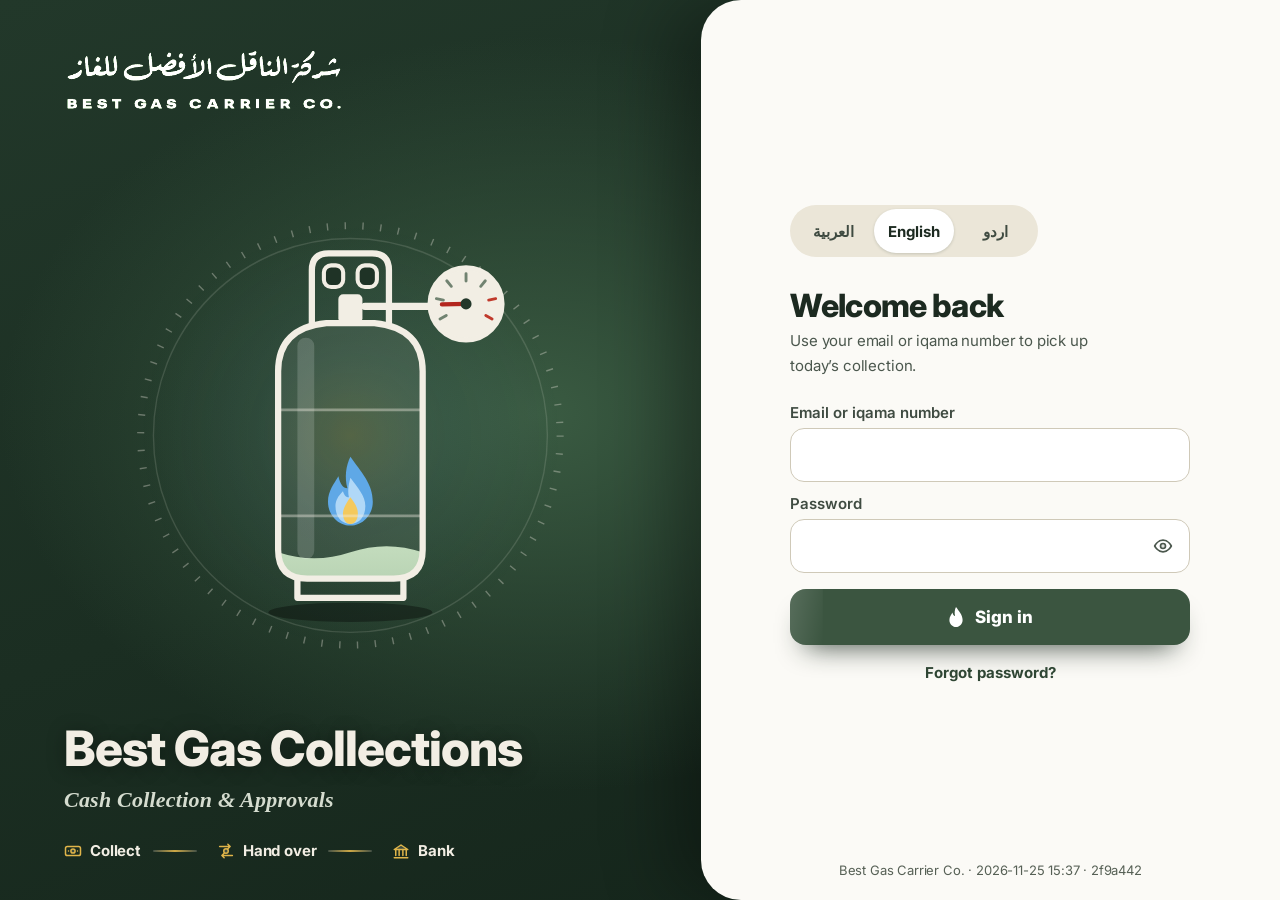
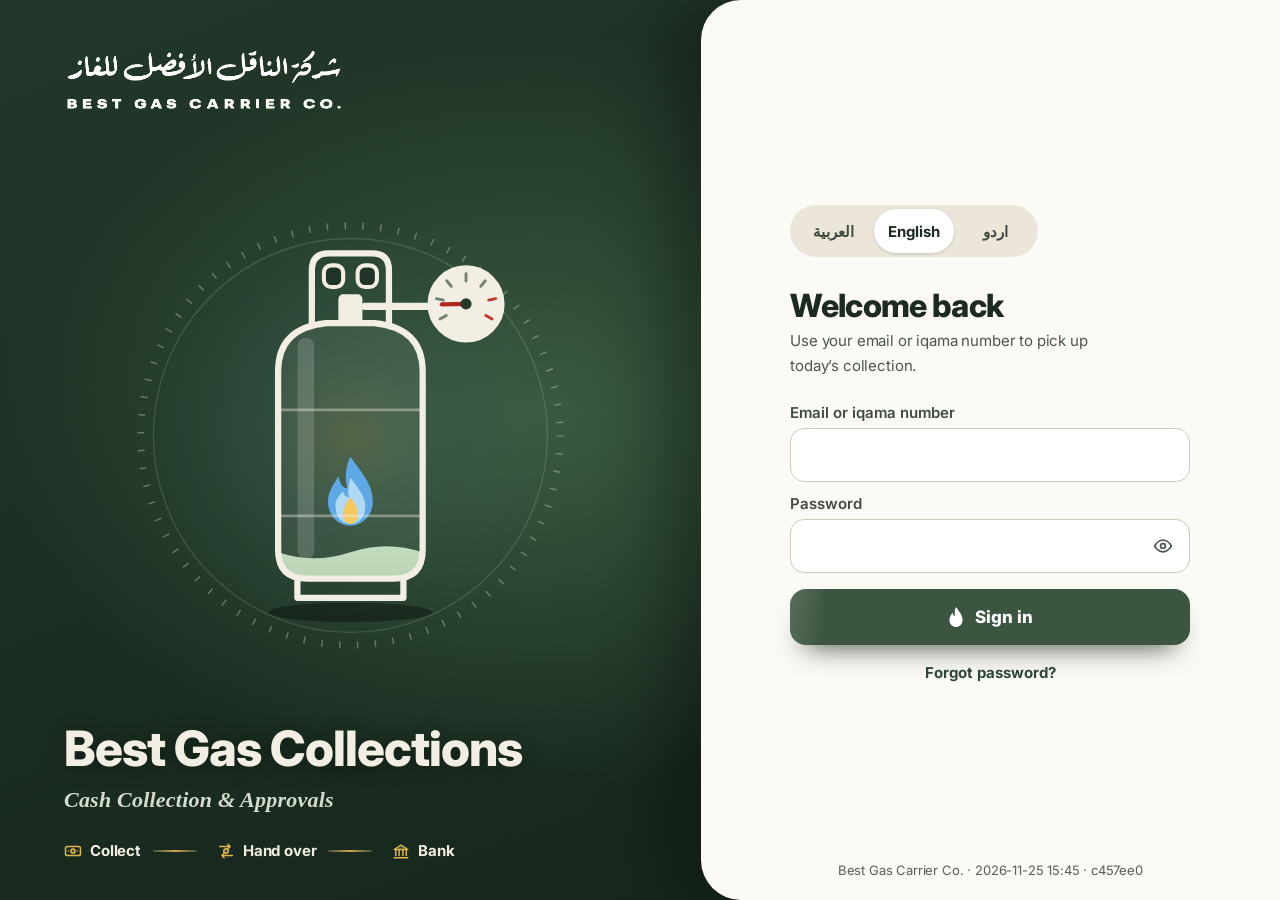
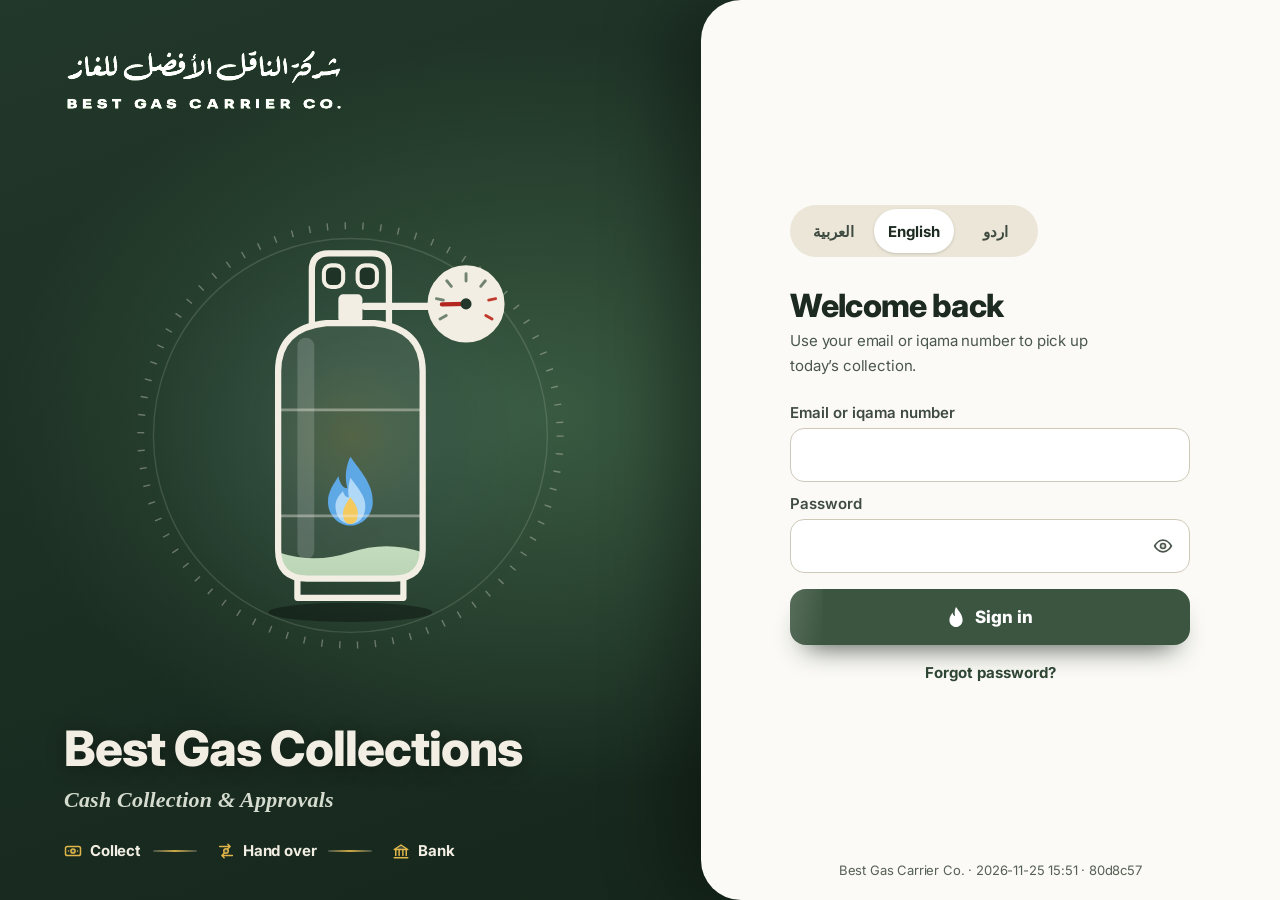
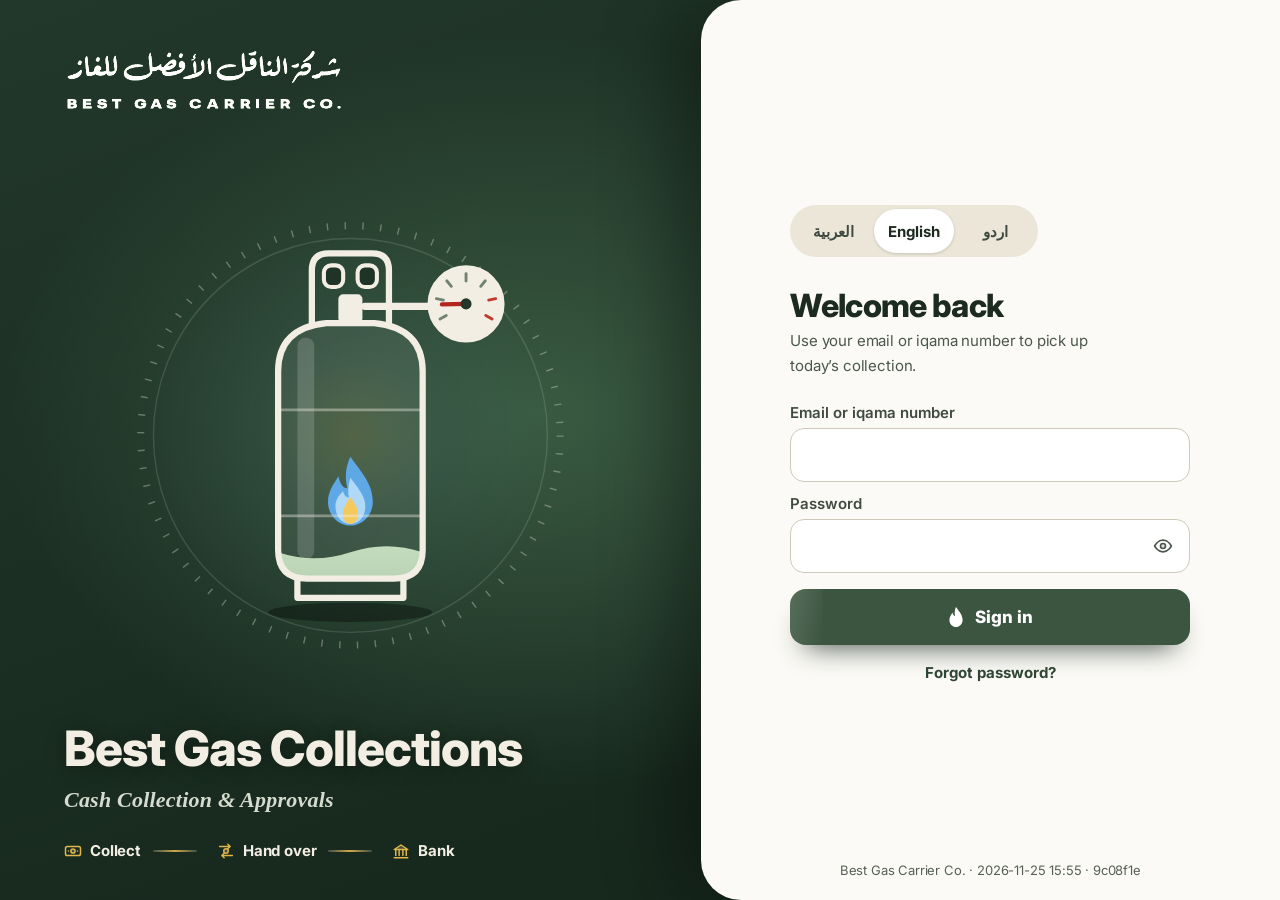
